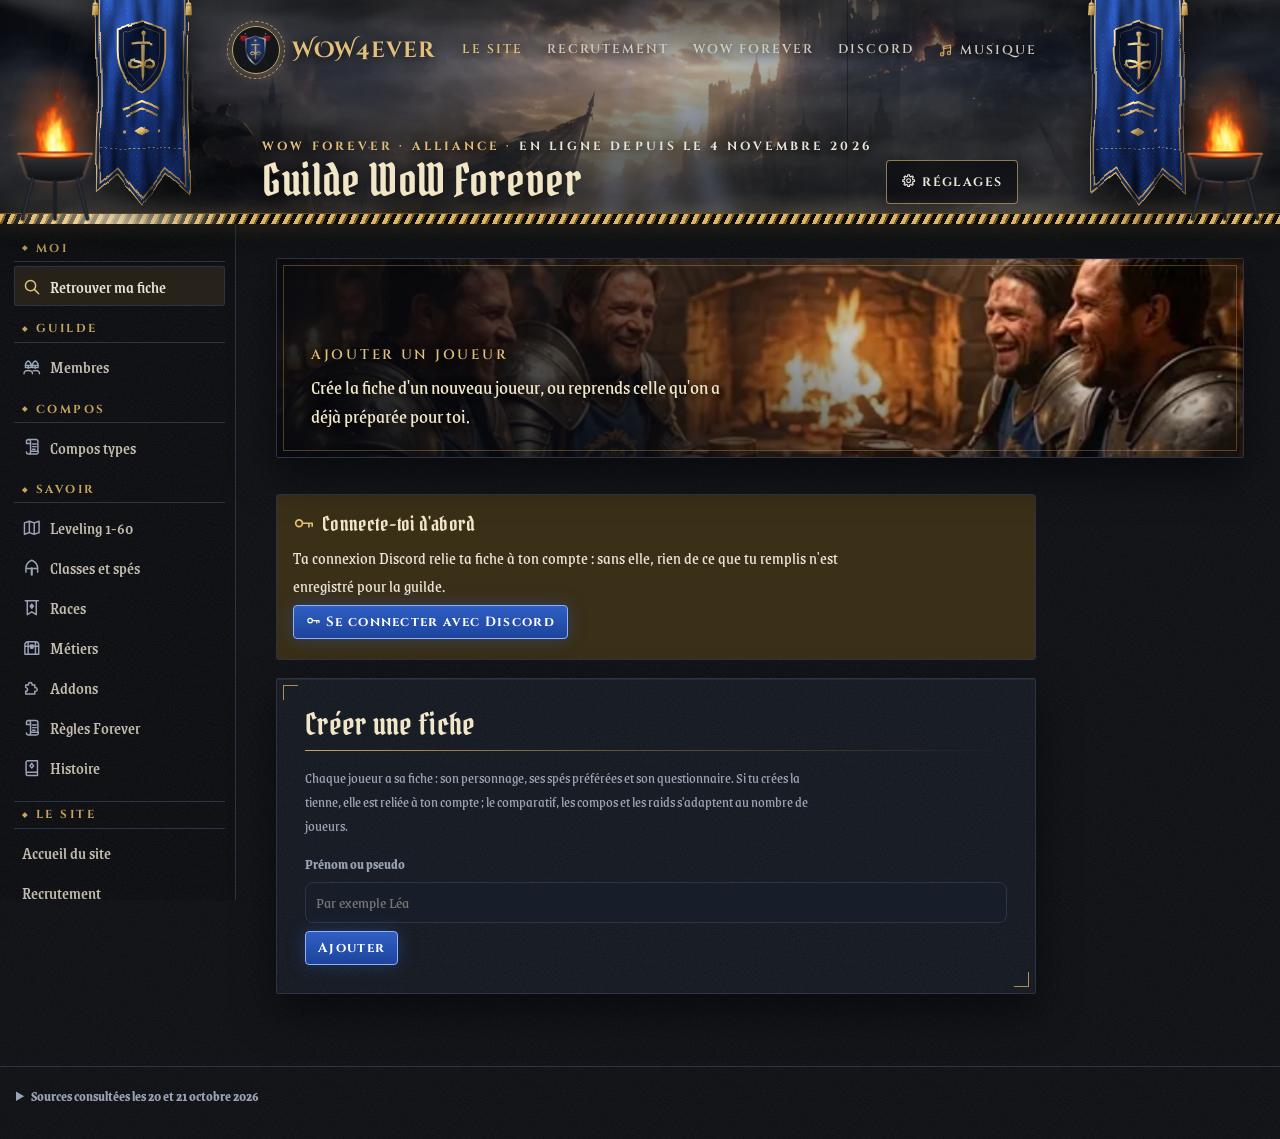
==== outil/index.html @ 857477a5 "Connexion Discord rétablie pour les joueurs, vote nom et blason jusqu'au 10 novembre Annule « plus d" ====
<!doctype html>
<html lang="fr">
<head>
<meta charset="utf-8">
<meta name="robots" content="noindex,follow">
<link rel="canonical" href="https://wow4ever.github.io/outil/">
<meta name="viewport" content="width=device-width,initial-scale=1,viewport-fit=cover">
<meta name="description" content="Outil de la guilde WoW Forever : fiches, questionnaire et compos.">
<link rel="icon" href="data:image/svg+xml,%3Csvg xmlns='http://www.w3.org/2000/svg' viewBox='0 0 64 64'%3E%3Cpath d='M32 4 8 12v18c0 15 10 26 24 30 14-4 24-15 24-30V12z' fill='%23142a5c' stroke='%23d4a93a' stroke-width='4'/%3E%3Cpath d='M32 18v28M22 28h20' stroke='%23d4a93a' stroke-width='5' stroke-linecap='round'/%3E%3C/svg%3E">
<title>Guilde WoW Forever</title>
<meta name="claude:viewport-fit-sides" content="cover">
<link rel="preconnect" href="https://fonts.googleapis.com">
<link rel="preconnect" href="https://fonts.gstatic.com" crossorigin>
<link href="https://fonts.googleapis.com/css2?family=Cinzel:wght@500;600;700&amp;family=Cinzel+Decorative:wght@700&amp;family=Grenze:ital,wght@0,400;0,500;0,600;0,700;1,400&amp;family=Pirata+One&amp;display=swap" rel="stylesheet">
<style>
/* Mise en page : bandeau Alliance (bleu nuit et or), menu latéral groupé (Moi, Guilde, Compos, Savoir), roue de réglages ; une vue par joueur (questions | graphiques de profil collants), un comparatif, une vue compo en cadres d'unité façon interface WoW, puis les fiches de référence */
:root{
  --bg:#eef1f6; --surface:#ffffff; --surface-2:#f4f6fa; --ink:#18213a; --muted:#566079; --line:#d4dae6;
  --accent:#1d48a3; --accent-ink:#ffffff; --accent-soft:#e3eafa;
  --gold:#8f660f; --gold-soft:#f4e8c8;
  --banner:#14244d; --banner-ink:#f4ecd8; --banner-muted:#c8c0a8; --banner-gold:#e2b552;
  --tank:#2f64c9; --heal:#1f7a43; --dps:#b2362c; --warn:#9a5800;
  --p1:#b07d12; --p2:#2f64c9; --p3:#12857a; --p4:#a3367a; --p5:#5a6b1c; --p6:#c2541b; --p7:#5b4bc4; --p8:#2a7f9e;
  --c-war:#C69B6D; --c-pal:#F48CBA; --c-hun:#AAD372; --c-rog:#EBD84A; --c-pri:#B8BDCB; --c-sha:#0070DD; --c-mag:#3FC7EB; --c-loc:#8788EE; --c-dru:#FF7C0A;
  --f-display:"Marcellus","Palatino Linotype",Palatino,Georgia,serif;
  --f-body:"Alegreya Sans","Segoe UI",system-ui,-apple-system,sans-serif;
  --agree:#2b8a64; --disagree:#8a58c4;
  --r:10px;
}
@media (prefers-color-scheme: dark){
  :root:not([data-theme="light"]){
    --bg:#0d1220; --surface:#151c2e; --surface-2:#1b2439; --ink:#e7ebf4; --muted:#9ba5bb; --line:#2a344d;
    --accent:#86a8ff; --accent-ink:#0d1220; --accent-soft:#1e2a4a;
    --gold:#e3b75a; --gold-soft:#3a2f17;
    --banner:#0a1430; --banner-ink:#f1e6c8; --banner-muted:#b9b096; --banner-gold:#e3b75a;
    --tank:#86a8ff; --heal:#62cf8c; --dps:#ff7f72; --warn:#f0a43c;
    --p1:#e3b75a; --p2:#86a8ff; --p3:#4fd1c0; --p4:#f08cc8; --p5:#b5d86a; --p6:#ff9a5c; --p7:#a99cff; --p8:#6fd0f0;
    --agree:#55cf9c; --disagree:#b394f2;
    --c-rog:#FFF468; --c-pri:#FFFFFF;
    color-scheme:dark;
  }
}
:root[data-theme="dark"]{
  --bg:#0d1220; --surface:#151c2e; --surface-2:#1b2439; --ink:#e7ebf4; --muted:#9ba5bb; --line:#2a344d;
  --accent:#86a8ff; --accent-ink:#0d1220; --accent-soft:#1e2a4a;
  --gold:#e3b75a; --gold-soft:#3a2f17;
  --banner:#0a1430; --banner-ink:#f1e6c8; --banner-muted:#b9b096; --banner-gold:#e3b75a;
  --tank:#86a8ff; --heal:#62cf8c; --dps:#ff7f72; --warn:#f0a43c;
  --p1:#e3b75a; --p2:#86a8ff; --p3:#4fd1c0; --p4:#f08cc8; --p5:#b5d86a; --p6:#ff9a5c; --p7:#a99cff; --p8:#6fd0f0;
  --agree:#55cf9c; --disagree:#b394f2;
  --c-rog:#FFF468; --c-pri:#FFFFFF;
  color-scheme:dark;
}
*{box-sizing:border-box}
body{background:var(--bg);color:var(--ink);font-family:var(--f-body);font-size:16px;line-height:1.5}
a{color:var(--accent)}
h1,h2,h3,h4{font-family:var(--f-display);font-weight:400;text-wrap:balance;margin:0}
.wrap{max-width:1680px;margin:0 auto;padding-left:max(16px,env(safe-area-inset-left,0px));padding-right:max(16px,env(safe-area-inset-right,0px))}
.banner{background:var(--banner);color:var(--banner-ink);border-bottom:3px solid var(--banner-gold)}
.banner .wrap{padding-block:26px 0}
.eyebrow{font-size:.78rem;letter-spacing:.12em;text-transform:uppercase;color:var(--banner-gold);font-weight:700}
.banner h1{font-size:clamp(2rem,5vw,3rem);letter-spacing:.02em;margin-top:6px}
.lead{max-width:70ch;color:var(--banner-muted);margin:8px 0 0}
.lead strong{color:var(--banner-ink)}
.steps{display:flex;flex-wrap:wrap;gap:8px;margin-top:14px}
.step{appearance:none;display:flex;align-items:center;gap:8px;background:transparent;border:1px solid rgba(226,181,82,.45);color:var(--banner-ink);font:600 .9rem var(--f-body);padding:6px 12px 6px 6px;border-radius:999px;cursor:pointer}
.step b{display:inline-grid;place-items:center;width:22px;height:22px;border-radius:50%;background:var(--banner-gold);color:var(--banner);font-family:var(--f-display);font-size:.85rem}
.step:hover{border-color:var(--banner-gold)}
.tabs{display:flex;gap:2px;overflow-x:auto;margin-top:18px;scrollbar-width:none}
.tabs::-webkit-scrollbar{display:none}
.tab{appearance:none;border:0;background:transparent;color:var(--banner-muted);font:600 .92rem var(--f-body);padding:10px 12px;border-radius:8px 8px 0 0;cursor:pointer;white-space:nowrap;display:flex;align-items:center;gap:6px}
.tab:hover{color:var(--banner-ink)}
.tab[aria-selected="true"]{background:var(--bg);color:var(--ink)}
.tab .pdot{width:9px;height:9px}
.tab .cnt{font-weight:400;font-size:.78rem;opacity:.8;font-variant-numeric:tabular-nums}
.tab-sep{width:1px;background:rgba(226,181,82,.35);margin:8px 6px;flex:none}
:focus-visible{outline:2px solid var(--gold);outline-offset:2px}
main .wrap{padding-block:22px 48px}
.muted{color:var(--muted)}
.small{font-size:.88rem}
.section-intro{max-width:74ch;margin:0 0 18px}
.panel{background:var(--surface);border:1px solid var(--line);border-radius:var(--r);padding:18px;min-width:0}
.pdot{display:inline-block;width:10px;height:10px;border-radius:50%;flex:none}
.h2{font-size:1.45rem;margin:0 0 6px}
.spacer{height:22px}
/* vue joueur */
.pv{display:grid;grid-template-columns:minmax(0,1.45fr) minmax(0,1fr);gap:22px;align-items:start}
.pv.noside{grid-template-columns:minmax(0,1fr)}
.pv.noside .pv-side{display:none}
@media (max-width:980px){.pv{grid-template-columns:minmax(0,1fr)}}
.pv-side{position:sticky;top:calc(env(safe-area-inset-top,0px) + 12px);max-height:calc(100vh - 24px);overflow-y:auto;scrollbar-width:thin}
@media (max-width:980px){.pv-side{position:static;max-height:none;overflow:visible}}
.pv-head{display:flex;align-items:center;gap:14px;margin-bottom:6px}
.ring{flex:none}
.ring .rt{font:700 13px var(--f-body);fill:var(--ink)}
.pv-head h2{font-size:1.9rem}
.pv-note{color:var(--muted);margin:0}
.sec{margin-top:22px}
.sec:first-of-type{margin-top:14px}
.sec-h{font-size:.76rem;letter-spacing:.12em;text-transform:uppercase;color:var(--gold);font-weight:800;margin:0 0 10px;padding-bottom:6px;border-bottom:1px solid var(--line)}
.q{margin-top:14px}
.q h3{font-family:var(--f-body);font-weight:700;font-size:1rem;margin-bottom:8px;display:flex;gap:8px;align-items:baseline;flex-wrap:wrap}
.q .qn{font-family:var(--f-display);color:var(--gold);font-size:.95rem;font-variant-numeric:tabular-nums}
.q .hint{font-weight:400;font-size:.82rem;color:var(--muted)}
.opts{display:flex;flex-wrap:wrap;gap:6px}
.opt{appearance:none;border:1px solid var(--line);background:var(--surface-2);color:var(--ink);font:inherit;font-size:.92rem;padding:7px 12px;border-radius:999px;cursor:pointer;text-align:left;max-width:100%}
.opt:hover{border-color:var(--accent)}
.opts:not(.tiles) .opt[aria-pressed="true"]{background:var(--accent);border-color:var(--accent);color:var(--accent-ink)}
.prefill{font-size:.72rem;color:var(--gold);font-weight:800;letter-spacing:.05em;text-transform:uppercase}
.chart-h{font-family:var(--f-display);font-size:1.1rem;margin:16px 0 2px}
.chart-h:first-child{margin-top:0}
.chart-sub{font-size:.82rem;color:var(--muted);margin:0 0 4px}
.radar{width:100%;height:auto;display:block}
.radar .axl{fill:var(--muted);font-size:12.5px;font-family:var(--f-body)}
.radar .ring{fill:none;stroke:var(--line)}
.two{display:grid;grid-template-columns:repeat(2,minmax(0,1fr));gap:14px}
@media (max-width:520px){.two{grid-template-columns:minmax(0,1fr)}}
.hb{display:flex;flex-direction:column;gap:6px;margin-top:6px}
.hbr{display:grid;grid-template-columns:minmax(0,7.5rem) minmax(0,1fr) 2.2rem;gap:8px;align-items:center;font-size:.86rem}
.hbl{white-space:nowrap;overflow:hidden;text-overflow:ellipsis;display:flex;align-items:center;gap:6px}
.hbt{height:10px;background:var(--surface-2);border:1px solid var(--line);border-radius:6px;overflow:hidden}
.hbt i{display:block;height:100%;border-radius:5px}
.hbv{text-align:right;font-variant-numeric:tabular-nums;color:var(--muted)}
.summary{margin-top:14px;padding:10px 12px;background:var(--gold-soft);border-radius:8px;font-size:.92rem}
.share{display:flex;flex-wrap:wrap;gap:8px;align-items:center;justify-content:space-between;margin-top:22px;padding-top:14px;border-top:1px solid var(--line);font-size:.88rem}
.sync .dot{display:inline-block;width:8px;height:8px;border-radius:50%;background:var(--muted);margin-right:6px;vertical-align:middle}
.sync .dot.on{background:var(--heal)}
.sync .dot.ro{background:var(--warn)}
.btn{appearance:none;border:1px solid var(--line);background:var(--surface-2);color:var(--ink);font:600 .88rem var(--f-body);padding:7px 12px;border-radius:8px;cursor:pointer}
.btn:hover{border-color:var(--accent)}
.btn.primary{background:var(--accent);color:var(--accent-ink);border-color:var(--accent)}
.row{display:flex;gap:8px;flex-wrap:wrap;align-items:center}
.codebox{margin-top:12px;display:flex;flex-direction:column;gap:8px}
.codebox textarea,.codebox input{width:100%;font:.85rem ui-monospace,SFMono-Regular,Menlo,Consolas,monospace;background:var(--surface-2);color:var(--ink);border:1px solid var(--line);border-radius:8px;padding:8px}
/* compléments v6 */
.pv-top{display:flex;justify-content:space-between;align-items:center;gap:10px;flex-wrap:wrap}
.btn.sm{padding:4px 10px;font-size:.8rem}
.side-h{display:flex;justify-content:space-between;align-items:center;gap:8px;margin-bottom:6px}
.sec-nav{display:flex;flex-wrap:wrap;gap:6px;margin-top:12px}
.sec-nav a{font-size:.78rem;text-decoration:none;border:1px solid var(--line);border-radius:999px;padding:3px 10px;color:var(--muted);background:var(--surface-2)}
.sec-nav a:hover{color:var(--ink);border-color:var(--accent)}
.sec{scroll-margin-top:16px}
.gq{display:grid;grid-template-columns:auto minmax(0,1fr) auto;grid-template-areas:". t ." "l box r" ". b .";gap:6px 10px;align-items:center;max-width:620px;margin:0 auto}
.gq-lab{font-size:.8rem;font-weight:700;color:var(--muted);line-height:1.2}
.gq-lab.t{grid-area:t;text-align:center}.gq-lab.b{grid-area:b;text-align:center}
.gq-lab.l{grid-area:l;text-align:right;max-width:8rem}.gq-lab.r{grid-area:r;max-width:8rem}
.gq-box{grid-area:box;position:relative;aspect-ratio:16/10;border:1px solid var(--line);border-radius:12px;cursor:crosshair;touch-action:none;
  background:linear-gradient(135deg,color-mix(in srgb,var(--gold) 10%,var(--surface-2)),var(--surface-2) 50%,color-mix(in srgb,var(--accent) 12%,var(--surface-2)))}
.gq-box:focus-visible{outline:2px solid var(--gold);outline-offset:3px}
.gq-h,.gq-v{position:absolute;background:var(--line)}
.gq-h{left:0;right:0;top:50%;height:1px}.gq-v{top:0;bottom:0;left:50%;width:1px}
.gq-hint{position:absolute;inset:auto 0 8px 0;text-align:center;font-size:.78rem;color:var(--muted);pointer-events:none}
.gq-box.set .gq-hint{display:none}
.gq-dot{position:absolute;width:22px;height:22px;border-radius:50%;background:var(--gold);border:3px solid var(--surface);box-shadow:0 0 0 2px var(--gold),0 2px 6px rgba(0,0,0,.3);transform:translate(-50%,-50%);pointer-events:none}
@media (max-width:560px){.gq{grid-template-columns:minmax(0,1fr);grid-template-areas:"t" "box" "b" "l" "r"}.gq-lab.l,.gq-lab.r{text-align:center;max-width:none}.gq-lab.l::before{content:"← "}.gq-lab.r::after{content:" →"}}
.pts{display:flex;flex-direction:column;gap:6px;max-width:640px}
.pts-left{font-size:.85rem;color:var(--muted)}
.pts-left b{color:var(--gold);font-size:1rem}
.pts-row{display:grid;grid-template-columns:minmax(0,12rem) auto minmax(0,1fr) auto 1.6rem;gap:8px;align-items:center}
.pts-l{font-size:.9rem}
.pbtn{appearance:none;width:30px;height:30px;border-radius:50%;border:1px solid var(--line);background:var(--surface-2);color:var(--ink);font:700 1rem var(--f-body);cursor:pointer;line-height:1}
.pbtn:hover{border-color:var(--accent)}
.pips{display:flex;gap:3px}
.pips i{flex:1;height:12px;border-radius:3px;background:var(--surface-2);border:1px solid var(--line);max-width:22px}
.pips i.on{background:var(--gold);border-color:var(--gold)}
.pts-n{font-variant-numeric:tabular-nums;font-weight:800;text-align:right}
@media (max-width:560px){.pts-row{grid-template-columns:minmax(0,1fr) auto auto 1.4rem}.pts-row .pips{display:none}}
.rankq .opt.rk{grid-template-columns:auto minmax(0,1fr)}
.rkn{width:26px;height:26px;border-radius:50%;border:2px dashed var(--line);display:grid;place-items:center;font:800 .9rem var(--f-display);color:var(--surface)}
.opt.rk.ranked{border-color:var(--gold);background:var(--gold-soft)}
.opt.rk.ranked .rkn{background:var(--gold);border:2px solid var(--gold)}
.opts.tiles.cards{grid-template-columns:repeat(auto-fill,minmax(min(100%,250px),1fr))}
.opts.tiles .opt.card-o{grid-template-columns:auto minmax(0,1fr) auto;min-height:62px}
.opts.tiles .opt.card-o .ot{flex-direction:column;align-items:flex-start;gap:1px;text-align:left}
.card-o .ot small{color:var(--muted);font-size:.78rem}
.card-o .lvl{grid-row:1;grid-column:3}
.card-o .lvt{grid-column:2}
.mono{grid-row:1 / span 2;width:40px;height:40px;border-radius:12px;display:grid;place-items:center;font:700 1rem var(--f-display);color:var(--surface);letter-spacing:.02em}
.type{margin-top:6px}
.type-h{display:flex;gap:14px;align-items:center;padding:10px 12px;border:1px solid var(--line);border-radius:10px;background:var(--surface-2)}
.type .code{font:400 1.7rem var(--f-display);letter-spacing:.08em;white-space:nowrap}
.type.sm .type-h{border:0;background:transparent;padding:4px 0}
.type.sm .code{font-size:1.4rem}
.trait{margin-top:10px}
.tr-top{display:grid;grid-template-columns:1fr auto 1fr;gap:6px;font-size:.8rem;color:var(--muted)}
.tr-top span:last-child{text-align:right}
.tr-top .on{color:var(--ink);font-weight:800}
.tr-top .tv{font-weight:800;color:var(--ink);font-size:.78rem}
.trait.off .tr-top .tv{color:var(--muted)}
.tr-bar{position:relative;height:10px;border-radius:6px;background:var(--surface-2);border:1px solid var(--line);margin-top:4px}
.tr-bar::after{content:"";position:absolute;left:50%;top:-3px;bottom:-3px;width:1px;background:var(--muted);opacity:.5}
.tr-bar i{position:absolute;top:0;bottom:0;border-radius:5px;opacity:.75}
.tr-bar b{position:absolute;top:50%;width:14px;height:14px;border-radius:50%;background:var(--surface);border:3px solid;transform:translate(-50%,-50%)}
.tcards{display:grid;grid-template-columns:repeat(3,minmax(0,1fr));gap:14px}
@media (max-width:900px){.tcards{grid-template-columns:minmax(0,1fr)}}
.tcard{border:1px solid var(--line);border-top:4px solid;border-radius:10px;padding:10px 12px;background:var(--surface)}
.tcard-n{display:flex;align-items:center;gap:6px}
.db{display:flex;flex-direction:column;gap:10px;margin-top:8px}
.dbr{display:grid;grid-template-columns:minmax(0,8rem) minmax(0,1fr) 4.5rem;gap:10px;align-items:center;font-size:.86rem}
.dbr.bip{grid-template-columns:minmax(0,6.5rem) minmax(0,1fr) minmax(0,6.5rem)}
.dbl.r{text-align:left}
.dbr.bip .dbl:first-child{text-align:right}
.dbt{position:relative;height:12px;border-radius:6px;background:var(--surface-2);border:1px solid var(--line)}
.dbr.bip .dbt::after{content:"";position:absolute;left:50%;top:-3px;bottom:-3px;width:1px;background:var(--muted);opacity:.5}
.dbt i{position:absolute;top:3px;bottom:3px;background:var(--line);border-radius:3px}
.dbt b{position:absolute;top:50%;width:14px;height:14px;border-radius:50%;border:2px solid var(--surface);transform:translate(-50%,-50%)}
.dbv{font-size:.76rem;color:var(--muted);text-align:right}
.mgs{display:grid;grid-template-columns:repeat(auto-fill,minmax(min(100%,260px),1fr));gap:16px;margin-top:8px}
.mg-t{font-weight:700;font-size:.88rem;margin-bottom:4px}
.mg-box{position:relative;aspect-ratio:16/10;border:1px solid var(--line);border-radius:10px;background:var(--surface-2);margin:2px 0}
.mg-y{font-size:.72rem;color:var(--muted);text-align:center}
.mg-x{display:flex;justify-content:space-between;gap:8px;font-size:.72rem;color:var(--muted);margin-top:2px}
.mg-x span:last-child{text-align:right}
.mg-box::before,.mg-box::after{content:"";position:absolute;background:var(--line)}
.mg-box::before{left:0;right:0;top:50%;height:1px}.mg-box::after{top:0;bottom:0;left:50%;width:1px}
.mg-box b{position:absolute;width:16px;height:16px;border-radius:50%;border:2px solid var(--surface);transform:translate(-50%,-50%);z-index:1}

.cl{display:grid;grid-template-columns:minmax(0,15rem) minmax(0,1fr) 3.4rem;gap:4px 10px;align-items:center;margin-top:10px;font-size:.88rem}
.cl-n{display:flex;align-items:center;gap:5px;flex-wrap:wrap}
.cl-v{font-weight:800;text-align:right;font-variant-numeric:tabular-nums}
.cl-c{grid-column:2 / -1}
.heat td.top3{box-shadow:inset 0 0 0 2px var(--gold)}
.compo-tog{appearance:none;border:0;background:transparent;color:inherit;font:inherit;width:100%;display:grid;grid-template-columns:minmax(0,1fr) auto auto;gap:12px;align-items:center;cursor:pointer;padding:0;text-align:left}
.compo-tog .chev{font-size:1.1rem;color:var(--gold)}
.compo-tog:hover .rank{color:var(--accent)}
.lineup2{display:flex;flex-wrap:wrap;gap:6px 18px;margin-top:10px;font-size:.92rem}
.lu{display:inline-flex;align-items:center;gap:6px}
.ql2{margin:8px 0 0;font-size:.9rem}
.compo-det{margin-top:12px;border-top:1px solid var(--line);padding-top:10px}
.det-h{font-family:var(--f-body);font-weight:800;font-size:.8rem;letter-spacing:.06em;text-transform:uppercase;color:var(--gold);margin:18px 0 6px}
.spk-svg{width:100%;max-width:1240px;height:auto;display:block;margin:0 auto}
.spk-t{fill:var(--muted);font-size:11px;font-family:var(--f-body)}
.spk-grid{display:grid;grid-template-columns:repeat(3,minmax(0,1fr));gap:12px;margin-top:10px}
@media (max-width:900px){.spk-grid{grid-template-columns:minmax(0,1fr)}}
.spk-p{font-size:.86rem}
.spk-p b{display:inline-flex;align-items:center;gap:6px}
.spk-p ul{margin:4px 0 0;padding-left:18px}
.pro-l{color:var(--heal)}.con-l{color:var(--warn)}
.syn{margin:0;padding-left:18px;font-size:.9rem}
.syn li{margin:4px 0}
.bt{appearance:none;border:0;background:transparent;color:inherit;font:inherit;cursor:pointer;padding:0;text-align:left;display:inline-flex;align-items:center}
.bt::before{content:"▸";color:var(--gold);margin-right:6px}
.bt[aria-expanded="true"]::before{content:"▾"}
.bt:hover{color:var(--accent)}
table.crit tr.det td{background:var(--surface-2);text-align:left;white-space:normal}
.cd{display:grid;grid-template-columns:repeat(2,minmax(0,1fr));gap:20px;padding:6px 4px;width:calc(min(1680px,100vw) - 120px);position:sticky;left:12px}
@media (max-width:860px){.cd{grid-template-columns:minmax(0,1fr)}}
.cd h4{font-family:var(--f-body);font-weight:800;font-size:.78rem;letter-spacing:.06em;text-transform:uppercase;color:var(--gold);margin:10px 0 4px}
.cd p{margin:4px 0;font-size:.88rem}
.cd ul{margin:4px 0;padding-left:18px;font-size:.88rem}
.cx{margin-top:8px}
.cx-h{display:flex;justify-content:space-between;gap:8px;font-size:.88rem}
.lk2{white-space:normal}
table.crit td.lk2{white-space:normal;min-width:15rem;max-width:22rem}
.lk2 a{display:inline-block;margin:2px 10px 2px 0;font-size:.8rem}
.stars{color:var(--gold);letter-spacing:1px}
.stars.s1{opacity:.55}
.nw{display:block;font-size:.65rem;letter-spacing:.04em;text-transform:uppercase}
.rc-h{font-family:var(--f-body);font-weight:800;font-size:.76rem;letter-spacing:.06em;text-transform:uppercase;color:var(--gold);margin:12px 0 4px}
.rc-l{list-style:none;padding:0;margin:0}
.rc-l li{display:flex;gap:6px;align-items:baseline;flex-wrap:wrap;margin:4px 0;font-size:.88rem}
[hidden]{display:none!important}
/* v7 : barre collante, sections repliables, nouveaux formats de réponse, graphiques */
.sr-only{position:absolute;width:1px;height:1px;padding:0;margin:-1px;overflow:hidden;clip:rect(0,0,0,0);white-space:nowrap;border:0}
.tab.add{color:var(--banner-gold)}
.pv-bar{position:sticky;top:env(safe-area-inset-top,0px);z-index:30;display:flex;flex-wrap:wrap;gap:8px 12px;align-items:center;padding:8px 12px;margin:0 0 14px;background:color-mix(in srgb,var(--bg) 90%,transparent);-webkit-backdrop-filter:blur(8px);backdrop-filter:blur(8px);border:1px solid var(--line);border-radius:12px;box-shadow:0 4px 14px rgba(0,0,0,.06)}
.pb-who{display:flex;align-items:center;gap:8px;font-weight:800;min-width:0}
.pb-who .ring{width:34px;height:34px}
.pb-who small{font-weight:400;color:var(--muted);font-variant-numeric:tabular-nums}
.pb-sp{flex:1 1 auto}
.seg{display:inline-flex;border:1px solid var(--line);border-radius:999px;padding:2px;background:var(--surface);max-width:100%}
.seg button{appearance:none;border:0;background:transparent;color:var(--muted);font:700 .82rem var(--f-body);padding:5px 12px;border-radius:999px;cursor:pointer;white-space:nowrap}
.seg button[aria-pressed="true"]{background:var(--accent);color:var(--accent-ink)}
.bar-secs{display:flex;gap:6px;overflow-x:auto;scrollbar-width:thin;flex:1 1 100%;padding-bottom:2px}
.bsec{appearance:none;flex:none;border:1px solid var(--line);background:var(--surface);color:var(--muted);font:600 .76rem var(--f-body);padding:3px 9px 4px;border-radius:999px;cursor:pointer;white-space:nowrap;position:relative;overflow:hidden}
.bsec i{position:absolute;left:0;bottom:0;height:2px;background:var(--gold)}
.bsec:hover{color:var(--ink);border-color:var(--accent)}
.bsec.done{color:var(--heal);border-color:var(--heal)}
@media (max-width:640px){.pv-bar{gap:6px 8px;padding:6px 8px}.seg button{padding:5px 9px;font-size:.78rem}.pb-who .pbn{max-width:7rem;overflow:hidden;text-overflow:ellipsis;white-space:nowrap}}
.pv.m-q,.pv.m-g{grid-template-columns:minmax(0,1fr)}
.pv.m-q .pv-side{display:none}
.pv.m-g .pv-main{display:none}
.pv.m-g .pv-side{position:static;max-height:none;overflow:visible}
.pv.m-g .pv-side>.panel{background:transparent;border:0;padding:0}
.pv.m-b .pv-side{top:calc(env(safe-area-inset-top,0px) + 112px);max-height:calc(100vh - 124px)}
.side-grid{display:block}
.pv.m-g .side-grid{display:grid;grid-template-columns:repeat(auto-fill,minmax(min(100%,400px),1fr));gap:16px;align-items:start}
.gcard{padding:0 0 14px;margin:0 0 14px;border-bottom:1px solid var(--line);min-width:0}
.gcard:last-child{border-bottom:0;margin-bottom:0}
.gcard .hbr{grid-template-columns:minmax(0,10.5rem) minmax(0,1fr) 2.2rem}
.pv.m-g .gcard{background:var(--surface);border:1px solid var(--line);border-radius:var(--r);padding:16px;margin:0}
.pv.m-g .gcard.wide{grid-column:1 / -1}
.pv-headp{margin-bottom:12px}
.pedit{display:grid;gap:6px;margin-top:10px}
.pedit label,.addp label{font-size:.8rem;color:var(--muted);font-weight:700}
.pedit textarea,.pedit input,.addp input,.addp textarea,.gctx-p textarea{width:100%;font:inherit;font-size:.92rem;background:var(--surface-2);color:var(--ink);border:1px solid var(--line);border-radius:8px;padding:8px 10px;resize:vertical}
.addp{display:grid;gap:8px;margin-top:12px}
.pv-tools{display:flex;flex-wrap:wrap;gap:6px;margin-top:8px}
/* sections repliables */
.acc{border:1px solid var(--line);border-radius:12px;margin-top:12px;background:var(--surface);scroll-margin-top:120px}
.acc-h{appearance:none;width:100%;display:grid;grid-template-columns:auto minmax(0,1fr) auto;gap:4px 12px;align-items:center;padding:12px 14px;background:transparent;border:0;cursor:pointer;color:inherit;font:inherit;text-align:left;border-radius:12px}
.acc-h:hover .acc-t{color:var(--accent)}
.acc-i{grid-row:1 / span 3;width:34px;height:34px;border-radius:50%;display:grid;place-items:center;font:400 1rem var(--f-display);background:var(--surface-2);border:2px solid var(--line);color:var(--gold);align-self:start}
.acc.done .acc-i{border-color:var(--heal);color:var(--heal)}
.acc-t{font-family:var(--f-display);font-size:1.15rem;line-height:1.25}
.acc-n{font-variant-numeric:tabular-nums;font-weight:800;font-size:.85rem;color:var(--muted);white-space:nowrap;display:flex;align-items:center;gap:8px}
.acc-n .chev{color:var(--gold);font-size:1rem}
.acc.done .acc-n{color:var(--heal)}
.acc-p{grid-column:2 / -1;height:6px;border-radius:3px;background:var(--surface-2);border:1px solid var(--line);overflow:hidden}
.acc-p i{display:block;height:100%;background:var(--gold)}
.acc.done .acc-p i{background:var(--heal)}
.acc-s{grid-column:2 / -1;font-size:.86rem;color:var(--muted);line-height:1.35}
.acc-s b{color:var(--ink)}
.acc-b{padding:0 14px 16px;border-top:1px solid var(--line)}
.acc-b>.small{margin:10px 0 0}
.acc-foot{display:flex;justify-content:flex-end;margin-top:16px}
.qhelp{display:flex;gap:6px;align-items:baseline;margin:-2px 0 8px;font-size:.84rem;color:var(--muted);max-width:80ch}
.qhelp::before{content:"i";flex:none;display:inline-grid;place-items:center;width:16px;height:16px;border-radius:50%;border:1px solid var(--accent);color:var(--accent);font:800 .68rem var(--f-body);transform:translateY(2px)}
/* l'un ou l'autre */
.vs{display:grid;grid-template-columns:minmax(0,1fr) auto minmax(0,1fr);gap:10px;align-items:stretch}
.vs-c{appearance:none;border:2px solid var(--line);border-radius:14px;background:var(--surface-2);color:var(--ink);font:inherit;font-size:.95rem;padding:14px 16px;cursor:pointer;text-align:left;min-height:72px;display:flex;align-items:center;gap:12px;line-height:1.3}
.vs-c .vk{flex:none;font:400 1.5rem var(--f-display);color:var(--gold);width:1.4rem;text-align:center}
.vs-c.r .vk{color:var(--accent)}
.vs-c:hover{border-color:var(--gold)}
.vs-c.r:hover{border-color:var(--accent)}
.vs-c[aria-pressed="true"]{border-color:var(--gold);background:var(--gold-soft);box-shadow:0 0 0 1px var(--gold) inset}
.vs-c.r[aria-pressed="true"]{border-color:var(--accent);background:var(--accent-soft);box-shadow:0 0 0 1px var(--accent) inset}
.vs-or{align-self:center;font-size:.72rem;color:var(--muted);text-transform:uppercase;letter-spacing:.08em}
.vs-mid{display:flex;justify-content:center;gap:8px;margin-top:8px}
.vs-mid .opt[aria-pressed="true"]{background:var(--accent);border-color:var(--accent);color:var(--accent-ink)}
@media (max-width:560px){.vs{grid-template-columns:minmax(0,1fr)}.vs-or{justify-self:center}}
/* série d'affirmations, carte par carte */
.deck{max-width:600px;margin:0 auto}
.deck-top{display:flex;justify-content:space-between;gap:8px;font-size:.82rem;color:var(--muted);font-variant-numeric:tabular-nums}
.deck-stage{position:relative;margin:10px 0 12px;touch-action:pan-y}
.deck-stage::before,.deck-stage::after{content:"";position:absolute;left:14px;right:14px;top:8px;bottom:-8px;border-radius:16px;background:var(--surface-2);border:1px solid var(--line);z-index:0}
.deck-stage::after{left:28px;right:28px;top:16px;bottom:-16px;opacity:.6;z-index:-1}
.deck-card{position:relative;z-index:1;border:1px solid var(--line);border-radius:16px;background:var(--surface);box-shadow:0 6px 18px rgba(0,0,0,.12);padding:26px 22px;min-height:150px;display:flex;align-items:center;justify-content:center;text-align:center;font-size:1.08rem;line-height:1.4;cursor:grab;user-select:none;-webkit-user-select:none;touch-action:pan-y}
.deck-card.drag{cursor:grabbing;transition:none}
.deck-card.set{border-color:var(--gold)}
.deck-tag{position:absolute;top:10px;font:800 .78rem var(--f-body);letter-spacing:.06em;text-transform:uppercase;padding:3px 9px;border-radius:999px;border:2px solid;opacity:0;pointer-events:none}
.deck-tag.l{left:12px;color:var(--disagree);transform:rotate(-8deg)}
.deck-tag.r{right:12px;color:var(--agree);transform:rotate(8deg)}
.deck-cur{position:absolute;bottom:10px;left:0;right:0;font-size:.74rem;font-weight:800;letter-spacing:.05em;text-transform:uppercase;color:var(--gold)}
.deck-btns{display:grid;grid-template-columns:repeat(4,minmax(0,1fr));gap:6px}
.dk{appearance:none;border:2px solid var(--c);background:transparent;color:var(--ink);font:700 .84rem var(--f-body);padding:8px 6px;border-radius:10px;cursor:pointer;line-height:1.2}
.dk.d0,.dk.d1{--c:var(--disagree)}.dk.d2,.dk.d3{--c:var(--agree)}
.dk:hover{background:color-mix(in srgb,var(--c) 14%,transparent)}
.dk[aria-pressed="true"]{background:var(--c);color:var(--surface)}
.deck-nav{display:flex;align-items:center;justify-content:space-between;gap:8px;margin-top:10px}
.dk-dots{display:flex;flex-wrap:wrap;gap:5px;justify-content:center}
.dk-dots button{appearance:none;width:12px;height:12px;border-radius:50%;border:0;background:var(--line);padding:0;cursor:pointer}
.dk-dots button.set{background:var(--gold)}
.dk-dots button.cur{box-shadow:0 0 0 2px var(--surface),0 0 0 4px var(--accent)}
.deck-done{display:flex;flex-direction:column;align-items:center;gap:4px;text-align:center}
@media (max-width:520px){.deck-btns{grid-template-columns:repeat(2,minmax(0,1fr))}}
/* tier list */
.tierq{display:flex;flex-direction:column;gap:6px}
.trow{display:grid;grid-template-columns:3.6rem minmax(0,1fr);gap:8px;min-height:46px}
.q.qt-likert h3,.q.qt-pair h3{font-size:1.02rem}
.pv-headp .pv-hint{margin:10px 0 0}
section.view .pv-headp:has(+ .pv.m-g) .pv-hint{display:none}
.tlab{display:grid;place-items:center;border-radius:8px;font:400 1.35rem var(--f-display);color:#1b1b1b;line-height:1}
.tlab small{display:block;font:700 .58rem var(--f-body);letter-spacing:.04em;text-transform:uppercase;opacity:.75}
.tlab.t0{background:#ff8a80}.tlab.t1{background:#ffbf7a}.tlab.t2{background:#ffe17a}.tlab.t3{background:#b9e29a}.tlab.t4{background:#9cc9f5}
.tzone{display:flex;flex-wrap:wrap;gap:6px;align-items:center;padding:6px;border-radius:8px;background:var(--surface-2);border:1px dashed var(--line);cursor:pointer;min-height:46px}
.tzone.hot{border-color:var(--accent);border-style:solid;background:var(--accent-soft)}
.tzone .ph{font-size:.78rem;color:var(--muted);padding:0 4px}
.tpool{margin-top:6px;display:flex;flex-wrap:wrap;gap:6px;align-items:center;padding:8px;border-radius:10px;border:1px solid var(--line);background:var(--surface);cursor:pointer;min-height:46px}
.tpool>.pl{font-size:.74rem;font-weight:800;letter-spacing:.06em;text-transform:uppercase;color:var(--gold);margin-right:4px}
.tchip{appearance:none;border:1px solid var(--line);background:var(--surface);color:var(--ink);font:inherit;font-size:.86rem;padding:5px 11px;border-radius:999px;cursor:grab;line-height:1.25;text-align:left;max-width:100%}
.tzone .tchip{background:var(--surface)}
.tchip:hover{border-color:var(--accent)}
.tchip.sel{border-color:var(--accent);box-shadow:0 0 0 2px var(--accent);background:var(--accent-soft)}
.tier-hint{font-size:.8rem;color:var(--muted);margin-top:4px;min-height:1.2em}
/* tuiles sonores */
.sndw{position:relative;display:flex;min-width:0}
.sndw>.opt{flex:1;padding-right:54px}
.play{position:absolute;right:9px;top:50%;transform:translateY(-50%);width:36px;height:36px;border-radius:50%;border:1px solid var(--accent);background:var(--surface);color:var(--accent);cursor:pointer;display:grid;place-items:center;font-size:.85rem;padding:0;z-index:1}
.play:hover{background:var(--accent-soft)}
.play.on{background:var(--accent);color:var(--accent-ink)}
/* biographies au survol */
.has-bio .ot b{text-decoration:underline dotted var(--gold);text-underline-offset:3px}
.ibtn{display:inline-grid;place-items:center;width:18px;height:18px;border-radius:50%;border:1px solid var(--gold);color:var(--gold);font:800 .7rem var(--f-body);margin-left:4px;vertical-align:1px;cursor:help;flex:none}
.bio-tip{position:fixed;z-index:80;max-width:min(340px,calc(100vw - 24px));background:var(--banner);color:var(--banner-ink);border:1px solid var(--banner-gold);border-radius:10px;padding:10px 12px;font-size:.86rem;line-height:1.4;box-shadow:0 8px 24px rgba(0,0,0,.3);pointer-events:none}
.bio-tip b{color:var(--banner-gold);display:block;font-family:var(--f-display);font-weight:400;font-size:1.02rem;margin-bottom:2px}
/* encadré Hardcore */
.hcbox{border:1px solid var(--dps);border-radius:12px;background:color-mix(in srgb,var(--dps) 6%,var(--surface));padding:14px 16px;margin:12px 0 4px}
.hcbox>summary{cursor:pointer;list-style:none;display:flex;align-items:center;gap:8px}
.hcbox>summary::-webkit-details-marker{display:none}
.hcbox>summary::after{content:"▾";color:var(--dps)}
.hcbox[open]>summary::after{content:"▴"}
.hcbox h4{font-family:var(--f-display);font-weight:400;font-size:1.15rem;margin:0 0 4px;color:var(--dps)}
.hc3{display:grid;grid-template-columns:repeat(3,minmax(0,1fr));gap:16px;margin-top:8px}
@media (max-width:900px){.hc3{grid-template-columns:minmax(0,1fr)}}
.hc3 h5{font:800 .76rem var(--f-body);letter-spacing:.06em;text-transform:uppercase;color:var(--gold);margin:0 0 4px}
.hc3 ul{margin:0;padding-left:18px;font-size:.86rem}
.hc3 li{margin:3px 0}
.hcsafe{display:flex;flex-wrap:wrap;gap:6px 14px;margin-top:10px;font-size:.84rem}
.hcsafe span{display:inline-flex;align-items:center;gap:5px}
/* graphiques */
.donut{width:100%;max-width:150px;height:auto;display:block;flex:none}
.dn{display:flex;gap:14px;align-items:center;flex-wrap:wrap}
.dn-leg{list-style:none;margin:0;padding:0;font-size:.84rem;flex:1;min-width:8rem}
.dn-leg li{display:flex;align-items:center;gap:6px;margin:3px 0}
.dn-leg b{margin-left:auto;font-variant-numeric:tabular-nums}
.donut .dv{font:800 15px var(--f-body);fill:var(--ink)}
.donut .dl{font:600 9.5px var(--f-body);fill:var(--muted)}
.donuts{display:grid;grid-template-columns:repeat(auto-fill,minmax(min(100%,190px),1fr));gap:14px}
.donuts .dn{flex-direction:column;align-items:stretch}
.donuts .dn .donut{margin:0 auto;max-width:130px}
.donuts h4{font-family:var(--f-body);font-weight:800;font-size:.86rem;display:flex;align-items:center;gap:6px;margin:0 0 4px;justify-content:center}
.gauges{display:grid;grid-template-columns:repeat(auto-fill,minmax(104px,1fr));gap:8px}
.gauge svg{width:100%;height:auto;display:block}
.gauge .gv{font:800 17px var(--f-body);fill:var(--ink)}
.gauge .gl{text-align:center;font-size:.78rem;color:var(--muted);margin-top:-2px;line-height:1.2}
.cbars{display:flex;align-items:flex-end;gap:5px;height:130px;border-bottom:1px solid var(--line);margin-top:22px}
.cbars .cb{flex:1;position:relative;border-radius:5px 5px 0 0;min-height:2px}
.cbars .cb span{position:absolute;top:-17px;left:50%;transform:translateX(-50%);font-size:.72rem;color:var(--muted);font-variant-numeric:tabular-nums}
.cbl{display:flex;gap:5px;margin-top:4px}
.cbl span{flex:1;text-align:center;font-size:.66rem;color:var(--muted);line-height:1.1;overflow:hidden;text-overflow:ellipsis}
.polar{width:100%;max-width:360px;height:auto;display:block;margin:0 auto}
.polar .axl{fill:var(--muted);font-size:11.5px;font-family:var(--f-body)}
.refm{display:grid;grid-template-columns:minmax(0,1fr) minmax(0,1fr) 2.8rem;gap:6px 10px;align-items:center;font-size:.86rem;margin-top:6px}
.refm .hbt{height:9px}
.refm .rv{font-weight:800;text-align:right;font-variant-numeric:tabular-nums}
.refm.top .rn{font-weight:800}
.anal p{margin:6px 0;font-size:.9rem}
.anal ul{margin:4px 0;padding-left:18px;font-size:.9rem}
.anal li{margin:4px 0}
.heat-leg{display:flex;align-items:center;gap:8px;font-size:.8rem;color:var(--muted);margin:6px 0 0}
.heat-leg i{width:170px;height:10px;border-radius:5px;background:linear-gradient(90deg,var(--surface),var(--accent));border:1px solid var(--line)}
.fh td.cell{font-variant-numeric:tabular-nums;font-weight:700}
.gtab{border-collapse:collapse;width:100%;font-size:.86rem;min-width:420px}
.gtab th,.gtab td{padding:5px 8px;border-bottom:1px solid var(--line);text-align:center}
.gtab td{white-space:nowrap}
.gtab th:first-child,.gtab td:first-child{text-align:left}
.mbar{display:inline-block;width:56px;height:8px;border-radius:4px;background:var(--surface-2);border:1px solid var(--line);overflow:hidden;vertical-align:middle;margin-left:6px}
.mbar i{display:block;height:100%}
.tcards{grid-template-columns:repeat(auto-fill,minmax(min(100%,290px),1fr))}
.frames{grid-template-columns:repeat(auto-fill,minmax(min(100%,250px),1fr))}
.spk-grid{grid-template-columns:repeat(auto-fill,minmax(min(100%,280px),1fr))}
/* contexte du groupe et compositeur */
.gctx{display:grid;grid-template-columns:repeat(auto-fill,minmax(min(100%,300px),1fr));gap:12px;margin-top:10px}
.gctx-p{border:1px solid var(--line);border-top:4px solid;border-radius:10px;padding:10px 12px;background:var(--surface-2)}
.gctx-p b{display:flex;align-items:center;gap:6px;margin-bottom:6px}
.gset{display:grid;grid-template-columns:repeat(auto-fill,minmax(min(100%,280px),1fr));gap:12px 22px;margin-top:14px;padding:12px;border:1px solid var(--line);border-radius:10px}
.gset label{font-size:.86rem;font-weight:700}
.gset .sl-ends{margin-top:0}
.cmpz{display:grid;grid-template-columns:repeat(auto-fill,minmax(min(100%,290px),1fr));gap:12px;margin-top:14px}
.cz{border:1px solid var(--line);border-top:4px solid;border-radius:10px;padding:12px;background:var(--surface-2);min-width:0}
.cz-h{display:flex;align-items:center;gap:6px;font-weight:800}
.cz label{display:block;font-size:.76rem;color:var(--muted);font-weight:700;margin:8px 0 2px}
.cz select{width:100%}
.cz-a{font-size:.82rem;color:var(--muted);margin-top:8px}
.cz-a b{color:var(--ink)}
.cz-cov{display:flex;flex-wrap:wrap;gap:6px;margin-top:12px}
/* histoire */
.lore-intro{max-width:80ch;font-size:1.02rem}
.tl7{list-style:none;margin:10px 0 0;padding:0 0 0 24px;border-left:2px solid var(--gold);position:relative}
.tl7 li{position:relative;margin:0 0 16px}
.tl7 li::before{content:"";position:absolute;left:-32px;top:6px;width:12px;height:12px;border-radius:50%;background:var(--gold);border:3px solid var(--bg)}
.tl7 h4{font-family:var(--f-display);font-size:1.12rem;font-weight:400}
.tl7 p{margin:2px 0 0;max-width:82ch;font-size:.93rem}
.tl7 .yr{font:800 .72rem var(--f-body);letter-spacing:.06em;text-transform:uppercase;color:var(--gold)}
.heroes{display:grid;grid-template-columns:repeat(auto-fill,minmax(min(100%,300px),1fr));gap:10px;margin-top:10px}
.hero{border:1px solid var(--line);border-radius:10px;padding:10px 12px;background:var(--surface)}
.hero b{font-family:var(--f-display);font-weight:400;font-size:1.05rem}
.hero p{margin:4px 0 0;font-size:.88rem}
.soc{margin-top:12px;padding:10px 12px;border-radius:10px;background:var(--surface-2);border:1px solid var(--line)}
.soc h4{font-family:var(--f-body);font-weight:800;font-size:.78rem;letter-spacing:.06em;text-transform:uppercase;color:var(--gold);margin:0 0 4px}
.soc p{margin:4px 0;font-size:.88rem}
.soc ul{margin:4px 0;padding-left:18px;font-size:.88rem}
.lore-cols{display:grid;grid-template-columns:repeat(2,minmax(0,1fr));gap:22px}
@media (max-width:860px){.lore-cols{grid-template-columns:minmax(0,1fr)}}

/* comparatif */
.cmp-grid{display:grid;grid-template-columns:repeat(2,minmax(0,1fr));gap:18px}
@media (max-width:900px){.cmp-grid{grid-template-columns:minmax(0,1fr)}}
.legend{display:flex;flex-wrap:wrap;gap:14px;font-size:.88rem;margin:4px 0 6px}
.legend span{display:inline-flex;align-items:center;gap:6px}
.gbars{display:grid;grid-template-columns:repeat(3,minmax(0,1fr));gap:12px;margin-top:22px}
@media (max-width:520px){.gbars{grid-template-columns:repeat(3,minmax(0,1fr))!important;row-gap:30px}}
.tablewrap>table.team{min-width:640px}
table.team td{vertical-align:top;font-size:.88rem}
table.team td:first-child{color:var(--muted);white-space:nowrap}
.gb h4{font-family:var(--f-body);font-weight:800;font-size:.8rem;letter-spacing:.06em;text-transform:uppercase;margin-bottom:6px}
.gb .cols{display:flex;align-items:flex-end;gap:6px;height:120px;border-bottom:1px solid var(--line);padding:0 4px}
.gb .col{flex:1;border-radius:5px 5px 0 0;min-height:2px;position:relative}
.gb .col span{position:absolute;top:-18px;left:50%;transform:translateX(-50%);font-size:.75rem;color:var(--muted);font-variant-numeric:tabular-nums}
.heat{border-collapse:collapse;width:100%;font-size:.86rem;min-width:420px}
.heat th,.heat td{padding:5px 8px;border-bottom:1px solid var(--line);text-align:center}
.heat th:first-child,.heat td:first-child{text-align:left}
.heat td.cell{font-variant-numeric:tabular-nums;font-weight:700;border-left:2px solid var(--surface)}
.heat thead th{font-size:.8rem;color:var(--muted)}
.heat .bl{display:flex;align-items:center;gap:6px;white-space:nowrap}
.reading{margin:0;padding-left:18px}
.reading li{margin:5px 0}
.reading li.warn{color:var(--warn)}
/* compo */
.res-head{display:flex;justify-content:space-between;gap:12px;align-items:center;flex-wrap:wrap}
.prio{display:flex;gap:8px;align-items:center;flex-wrap:wrap;font-size:.9rem}
select{font:inherit;font-size:.9rem;background:var(--surface-2);color:var(--ink);border:1px solid var(--line);border-radius:8px;padding:6px 8px;max-width:100%}
.prio{max-width:100%}
.prio select{min-width:0;flex:1 1 auto;width:min(100%,34rem)}
.compo{border:1px solid var(--line);border-radius:var(--r);padding:16px;margin-top:14px;background:var(--surface)}
.compo.top{border-color:var(--gold);box-shadow:0 0 0 1px var(--gold) inset}
.compo-h{display:flex;justify-content:space-between;align-items:center;gap:8px;flex-wrap:wrap}
.rank{font-family:var(--f-display);font-size:1.25rem}
.rank small{font-family:var(--f-body);color:var(--gold);font-weight:800;letter-spacing:.06em;text-transform:uppercase;font-size:.72rem;margin-left:8px}
.score{font-variant-numeric:tabular-nums;font-weight:800;font-size:1.35rem}
.score span{font-weight:400;font-size:.8rem;color:var(--muted)}
.frames{display:grid;grid-template-columns:repeat(3,minmax(0,1fr));gap:10px;margin-top:12px}
@media (max-width:760px){.frames{grid-template-columns:minmax(0,1fr)}}
.frame{background:var(--surface-2);border:1px solid var(--line);border-radius:8px;padding:10px 12px;min-width:0}
.fr-top{display:flex;align-items:center;gap:8px;justify-content:space-between}
.fr-top .who{display:flex;align-items:center;gap:6px;font-weight:800}
.fr-cls{display:flex;align-items:center;gap:6px;margin-top:6px;font-weight:700;flex-wrap:wrap}
.fr-cls .race{font-weight:400;color:var(--muted);font-size:.88rem}
.hp{height:12px;border-radius:6px;background:var(--bg);border:1px solid var(--line);overflow:hidden;margin-top:6px}
.hp i{display:block;height:100%}
.meta{display:block;font-size:.8rem;color:var(--muted);font-variant-numeric:tabular-nums;margin-top:4px}
.dots{letter-spacing:1px;color:var(--gold);white-space:nowrap}
.dots .off{color:var(--line)}
.plan{font-size:.84rem;color:var(--muted);margin-top:4px}
.sw{display:inline-block;width:12px;height:12px;border-radius:3px;border:1px solid var(--line);flex:none}
.chip{display:inline-block;font-size:.7rem;font-weight:800;letter-spacing:.05em;text-transform:uppercase;padding:2px 7px;border-radius:999px;border:1px solid currentColor;white-space:nowrap}
.chip.tank{color:var(--tank)}.chip.heal{color:var(--heal)}.chip.dps{color:var(--dps)}
.why{margin:12px 0 0;padding-left:18px;font-size:.9rem}
.why li{margin:2px 0}
.why li.warn{color:var(--warn)}
.bars{display:grid;grid-template-columns:repeat(4,minmax(0,1fr));gap:10px;margin-top:12px}
@media (max-width:520px){.bars{grid-template-columns:repeat(2,minmax(0,1fr))}}
.bars.bars6{grid-template-columns:repeat(6,minmax(0,1fr))}
@media (max-width:760px){.bars.bars6{grid-template-columns:repeat(3,minmax(0,1fr))}}
.bar{font-size:.75rem;color:var(--muted)}
.bar b{display:block;color:var(--ink);font-variant-numeric:tabular-nums;font-size:.95rem}
.bar i{display:block;height:5px;border-radius:3px;background:var(--line);margin-top:3px;position:relative;overflow:hidden}
.bar i::after{content:"";position:absolute;inset:0 auto 0 0;width:var(--w,0%);background:var(--gold)}
.camp{margin-top:12px;padding:10px 12px;background:var(--gold-soft);border-radius:8px;font-size:.88rem}
.camp p{margin:3px 0}
/* référence */
.cards{display:grid;grid-template-columns:repeat(auto-fill,minmax(min(100%,340px),1fr));gap:14px}
.card{background:var(--surface);border:1px solid var(--line);border-radius:var(--r);padding:16px;min-width:0}
.card h3{font-size:1.3rem;display:flex;align-items:center;gap:8px}
.card .sw{width:14px;height:14px}
.kv{display:grid;grid-template-columns:7rem minmax(0,1fr);gap:4px 10px;font-size:.9rem;margin:10px 0}
.kv dt{color:var(--muted)}
.kv dd{margin:0}
.card ul{margin:6px 0 0;padding-left:18px;font-size:.9rem}
.card li{margin:3px 0}
.card p{margin:8px 0 0;font-size:.93rem}
.tier{display:inline-block;font-family:var(--f-display);color:var(--gold);border:1px solid var(--gold);border-radius:6px;padding:0 6px;font-size:.9rem}
.lineup{display:flex;flex-wrap:wrap;gap:6px 14px;margin-top:8px;font-size:.92rem}
.lineup span{display:inline-flex;align-items:center;gap:6px}
.pro{color:var(--heal);font-weight:700}.con{color:var(--warn);font-weight:700}
.tablewrap{overflow-x:auto;border:1px solid var(--line);border-radius:var(--r);background:var(--surface);margin-bottom:18px}
table{border-collapse:collapse;width:100%;font-size:.92rem}
.tablewrap>table{min-width:620px}
th,td{padding:8px 10px;border-bottom:1px solid var(--line);text-align:center}
th:first-child,td:first-child{text-align:left}
thead th{font-weight:700;font-size:.8rem;letter-spacing:.04em;text-transform:uppercase;color:var(--muted)}
tbody tr:last-child td{border-bottom:0}
.tablewrap>table.crit{min-width:1180px}
table.crit td,table.crit th{white-space:nowrap}
.tl{display:flex;align-items:center;gap:6px}
td.left,th.left{text-align:left}
.yes{color:var(--heal);font-weight:800}
.new{color:var(--gold);font-weight:800}
.no{color:var(--line)}
.facts{display:grid;grid-template-columns:repeat(auto-fill,minmax(min(100%,360px),1fr));gap:14px}
.callout{background:var(--gold-soft);border-radius:var(--r);padding:14px 16px;margin:0 0 18px;max-width:82ch}
.callout h3{font-size:1.15rem;margin-bottom:4px}
.callout p{margin:6px 0}
:root{--a-plate:#8f9fb3;--a-mail:#7c8f74;--a-leather:#94643a;--a-cloth:#8a6bb5}
.q .ql{flex:1 1 12rem;min-width:0}
.qd{margin:-4px 0 8px;font-size:.84rem;color:var(--muted)}
.q.likert h3,.q.pair h3{font-size:1.02rem}
/* tuiles à choix multiples sur deux niveaux */
.opts.tiles{display:grid;grid-template-columns:repeat(auto-fill,minmax(min(100%,230px),1fr));gap:8px}
.opts.tiles .opt{display:grid;grid-template-columns:auto minmax(0,1fr);align-items:center;column-gap:10px;border-radius:10px;padding:10px 12px;min-height:50px;line-height:1.3;transition:background-color .15s ease,border-color .15s ease}
.opts.tiles .opt .ot{display:flex;align-items:center;gap:8px}
.lvl{grid-row:1 / span 2;width:22px;height:22px;border-radius:50%;border:2px solid var(--line);display:grid;place-items:center;font-size:12px;font-weight:800;line-height:1;background:var(--surface)}
.lvt{grid-column:2;font-size:.7rem;font-weight:800;letter-spacing:.05em;text-transform:uppercase;color:var(--accent)}
.lvt:empty{display:none}
.opt[data-lv="1"]{border-color:var(--accent);background:var(--accent-soft)}
.opt[data-lv="1"] .lvl{background:var(--accent);border-color:var(--accent)}
.opt[data-lv="1"] .lvl::after{content:"✓";color:var(--accent-ink)}
.opt[data-lv="2"]{border-color:var(--gold);background:var(--gold-soft);box-shadow:0 0 0 1px var(--gold) inset}
.opt[data-lv="2"] .lvl{background:var(--gold);border-color:var(--gold)}
.opt[data-lv="2"] .lvl::after{content:"★";color:var(--surface)}
.opt[data-lv="2"] .lvt{color:var(--gold)}
/* cercles d'accord, façon test de personnalité */
.lk{display:flex;flex-wrap:wrap;align-items:center;justify-content:center;gap:8px 12px}
.lk-row{flex:1 1 280px;max-width:440px;display:flex;justify-content:space-between;align-items:center;gap:4px;min-height:46px}
.lk-end{flex:none;width:5.6rem;font-size:.78rem;font-weight:800;line-height:1.2}
.lk-end.neg{text-align:right;color:var(--disagree)}
.lk-end.pos{color:var(--agree)}
.lkb{--c:var(--muted);width:var(--s);height:var(--s);border-radius:50%;border:2.5px solid var(--c);background:transparent;cursor:pointer;padding:0;flex:none;position:relative}
.lkb.s0,.lkb.s6{--s:42px}.lkb.s1,.lkb.s5{--s:35px}.lkb.s2,.lkb.s4{--s:29px}.lkb.s3{--s:23px}
.lk.likert .s0,.lk.likert .s1,.lk.likert .s2{--c:var(--disagree)}
.lk.likert .s4,.lk.likert .s5,.lk.likert .s6{--c:var(--agree)}
.lk.pair .s0,.lk.pair .s1,.lk.pair .s2{--c:var(--gold)}
.lk.pair .s4,.lk.pair .s5,.lk.pair .s6{--c:var(--accent)}
.lkb:hover{background:color-mix(in srgb,var(--c) 20%,transparent)}
.lkb[aria-pressed="true"]{background:var(--c)}
.lkb[aria-pressed="true"]::after{content:"";position:absolute;left:50%;top:45%;width:26%;height:46%;border:solid var(--surface);border-width:0 3px 3px 0;transform:translate(-50%,-50%) rotate(45deg)}
.lk-val{display:flex;justify-content:center;align-items:center;gap:8px;margin-top:6px;min-height:28px}
.pairs{display:grid;grid-template-columns:minmax(0,1fr) auto minmax(0,1fr);gap:8px;margin-bottom:10px}
.pe{border:1px solid var(--line);border-radius:10px;padding:8px 12px;font-size:.92rem;background:var(--surface-2);display:flex;align-items:center}
.pe.r{justify-content:flex-end;text-align:right}
.pe.l.on{border-color:var(--gold);background:var(--gold-soft)}
.pe.r.on{border-color:var(--accent);background:var(--accent-soft)}
.pvs{align-self:center;font-size:.72rem;color:var(--muted);text-transform:uppercase;letter-spacing:.08em}
@media (max-width:520px){
  .lk-row{order:-1;flex-basis:100%}
  .lk-end{width:auto;flex:1}
  .lk-end.neg{text-align:left}
  .lk-end.pos{text-align:right}
}
@media (max-width:400px){.lkb.s0,.lkb.s6{--s:36px}.lkb.s1,.lkb.s5{--s:30px}.lkb.s2,.lkb.s4{--s:25px}.lkb.s3{--s:20px}}
@media (prefers-reduced-motion:no-preference){
  .lkb{transition:transform .15s ease,background-color .15s ease}
  .lkb:hover{transform:scale(1.1)}
  .lkb[aria-pressed="true"]{transform:scale(1.06)}
  .pe{transition:background-color .2s ease,border-color .2s ease}
  .pop{animation:pop .24s ease}
  @keyframes pop{0%{transform:scale(1)}40%{transform:scale(.95)}100%{transform:scale(1)}}
}
/* suggestions de builds */
.pick{margin-top:10px;padding:12px;border:1px solid var(--gold);border-radius:10px;background:var(--surface-2)}
.pick-h{display:flex;align-items:center;gap:8px;flex-wrap:wrap;font-weight:800;font-size:1.02rem}
.pick p{margin:6px 0 0;font-size:.9rem}
.pick .warn,.alt .warn{color:var(--warn)}
.alt{margin-top:8px;padding:8px 10px;border:1px solid var(--line);border-radius:8px;font-size:.88rem}
.alt b{display:inline-flex;align-items:center;gap:6px}
.srcl{font-size:.8rem;color:var(--muted)}
/* analyse de compo */
.ana{display:grid;grid-template-columns:repeat(2,minmax(0,1fr));gap:14px;margin-top:12px}
@media (max-width:760px){.ana{grid-template-columns:minmax(0,1fr)}}
.ana h4{font-family:var(--f-body);font-weight:800;font-size:.8rem;letter-spacing:.06em;text-transform:uppercase;margin:0 0 4px}
.ana ul{margin:0;padding-left:18px;font-size:.9rem}
.ana li{margin:4px 0}
.ana .fx{list-style:none;padding-left:0;margin:4px 0 6px;font-size:.86rem;color:var(--muted)}
.ana .fx li::before{content:"→ ";color:var(--gold);font-weight:800}
.ana li.minor{color:var(--muted)}
.gap{margin-top:10px;padding:8px 12px;border-radius:8px;background:var(--accent-soft);font-size:.9rem}
.sub-h{font-family:var(--f-display);font-size:1.2rem;margin:22px 0 4px}
/* classes et spés */
.clsp{margin-bottom:16px}
.clsp-h{display:flex;align-items:center;justify-content:space-between;gap:10px;flex-wrap:wrap}
.clsp-h h3{font-size:1.45rem;display:flex;align-items:center;gap:8px}
.clsp .kv{grid-template-columns:8rem minmax(0,1fr)}
.clsp>p{margin:6px 0 0;font-size:.93rem;max-width:90ch}
.clsp>ul{margin:6px 0 0;padding-left:18px;font-size:.9rem}
.specs{display:grid;grid-template-columns:repeat(auto-fill,minmax(min(100%,290px),1fr));gap:10px;margin-top:12px}
.spec{border:1px solid var(--line);border-radius:10px;padding:12px;background:var(--surface-2);min-width:0}
.spec-h{display:flex;align-items:center;gap:8px;flex-wrap:wrap}
.spec-h b{font-size:1rem}
.spec p{margin:6px 0 0;font-size:.88rem}
.spec details{margin-top:8px;font-size:.86rem}
.spec summary{cursor:pointer;color:var(--accent);font-weight:700}
.spec ul{margin:6px 0 0;padding-left:18px}
.slot td{font-size:1rem}
.sl{margin-top:2px}
.sl-row{display:flex;align-items:center;gap:10px}
.sl-ends{display:grid;grid-template-columns:minmax(0,1fr) auto minmax(0,1fr);gap:8px;align-items:center;font-size:.8rem;color:var(--muted);margin-top:4px}
.sl-ends>span:last-child{text-align:right}
.sl-ends.two-ends{grid-template-columns:1fr 1fr;margin:0}
.rng{-webkit-appearance:none;appearance:none;flex:1;width:100%;min-width:0;height:28px;background:transparent;cursor:pointer;margin:0}
.rng::-webkit-slider-runnable-track{height:12px;border-radius:7px;border:1px solid var(--line);background:linear-gradient(90deg,var(--accent) var(--v,0%),var(--surface-2) var(--v,0%))}
.rng::-moz-range-track{height:12px;border-radius:7px;border:1px solid var(--line);background:linear-gradient(90deg,var(--accent) var(--v,0%),var(--surface-2) var(--v,0%))}
.rng::-webkit-slider-thumb{-webkit-appearance:none;width:24px;height:24px;border-radius:50%;background:var(--gold);border:3px solid var(--surface);box-shadow:0 0 0 1px var(--gold),0 1px 3px rgba(0,0,0,.25);margin-top:-7px}
.rng::-moz-range-thumb{width:18px;height:18px;border-radius:50%;background:var(--gold);border:3px solid var(--surface);box-shadow:0 0 0 1px var(--gold)}
.rng.unset::-webkit-slider-thumb{background:var(--surface);box-shadow:0 0 0 2px var(--line)}
.rng.unset::-moz-range-thumb{background:var(--surface);box-shadow:0 0 0 2px var(--line)}
.rng:focus-visible{outline:2px solid var(--gold);outline-offset:4px;border-radius:8px}
.sv{font-size:.82rem;font-weight:700;padding:3px 10px;border-radius:999px;background:var(--surface-2);color:var(--muted);border:1px solid var(--line);text-align:center;white-space:nowrap}
.sv.set{background:var(--gold-soft);color:var(--ink);border-color:transparent}
.clr{appearance:none;border:0;background:transparent;color:var(--muted);font:600 .8rem var(--f-body);cursor:pointer;padding:4px;flex:none}
.clr:hover{color:var(--dps)}
.slg{display:flex;flex-direction:column;gap:8px}
.slg-row,.slg-ends{display:grid;grid-template-columns:minmax(0,14rem) minmax(0,1fr) 7rem 1.4rem;gap:10px;align-items:center}
.slg-l{font-size:.9rem;line-height:1.3}
@media (max-width:640px){
  .slg-row{grid-template-columns:minmax(0,1fr) 7rem 1.4rem;row-gap:0}
  .slg-row .slg-l{grid-column:1 / -1}
  .slg-ends{display:none}
  .sl-ends{font-size:.76rem}
  .sv{white-space:normal}
}
footer{border-top:1px solid var(--line);font-size:.85rem;color:var(--muted)}
footer .wrap{padding-block:18px 32px}
footer ul{margin:6px 0 0;padding-left:18px;columns:2;column-gap:28px}
@media (max-width:640px){footer ul{columns:1}}
@media (prefers-reduced-motion:no-preference){.hbt i,.hp i,.bar i::after,.gb .col{transition:width .25s ease,height .25s ease}}
/* ================= v8 : guilde, menu latéral, style plus immersif ================= */
:root{--frame:color-mix(in srgb,var(--gold) 34%,var(--line));--frame-hi:color-mix(in srgb,var(--gold) 60%,transparent);--nav-w:236px;--parch:color-mix(in srgb,var(--gold-soft) 55%,var(--surface))}
body{background:
  radial-gradient(1200px 600px at 100% -10%,color-mix(in srgb,var(--gold) 7%,transparent),transparent 60%),
  radial-gradient(900px 500px at -10% 110%,color-mix(in srgb,var(--accent) 6%,transparent),transparent 60%),
  var(--bg);background-attachment:fixed}
.ic{width:1.15em;height:1.15em;vertical-align:-.2em;flex:none;display:inline-block}
.ic-l{width:2rem;height:2rem;color:var(--gold)}
h2 .ic,h3 .ic,.chart-h .ic,.h2 .ic{color:var(--gold);margin-right:.35em}
.btn .ic{margin-right:.35em}
.btn.xs{padding:2px 8px;font-size:.76rem;border-radius:6px}
.btn.xs .ic{margin:0}
.btn:disabled{opacity:.45;cursor:not-allowed}
.nowrap{white-space:nowrap}
.chip.gold{color:var(--gold)}.chip.warn{color:var(--warn)}.chip.ok{color:var(--heal)}
.chip .ic{width:1em;height:1em;margin-right:2px}
/* bandeau */
.banner{position:sticky;top:0;z-index:50;background:
  linear-gradient(180deg,color-mix(in srgb,var(--banner) 92%,#000),var(--banner));border-bottom:2px solid var(--banner-gold);box-shadow:0 2px 0 rgba(0,0,0,.15),0 6px 18px rgba(0,0,0,.12)}
.banner .wrap.banner-in{display:flex;align-items:center;gap:14px;padding-block:10px;max-width:none}
.brand{display:flex;flex-direction:column;min-width:0;flex:1}
.banner h1{font-size:clamp(1.3rem,2.6vw,1.8rem);margin:0;letter-spacing:.04em;text-shadow:0 1px 0 rgba(0,0,0,.4)}
.banner h1::before,.banner h1::after{content:"◆";color:var(--banner-gold);font-size:.5em;vertical-align:.35em;margin:0 .55em;opacity:.8}
.banner h1::before{margin-left:0}
.eyebrow{font-size:.72rem}
#countdown{color:var(--banner-ink)}
.gear-btn,.nav-toggle{appearance:none;display:inline-flex;align-items:center;gap:6px;border:1px solid rgba(226,181,82,.55);background:rgba(255,255,255,.04);color:var(--banner-ink);font:700 .86rem var(--f-body);padding:7px 12px;border-radius:8px;cursor:pointer}
.gear-btn:hover,.nav-toggle:hover{border-color:var(--banner-gold);background:rgba(226,181,82,.12)}
.gear-btn[aria-expanded="true"]{background:var(--banner-gold);color:var(--banner)}
.gear-btn .ic{width:1.25em;height:1.25em}
.nav-toggle{display:none}
@media (prefers-reduced-motion:no-preference){.gear-btn:hover .ic{transform:rotate(60deg);transition:transform .4s ease}}
/* coquille : menu latéral + contenu */
.shell{display:grid;grid-template-columns:var(--nav-w) minmax(0,1fr);gap:0;max-width:1880px;margin:0 auto;align-items:start}
#sidenav{position:sticky;top:var(--banner-h,58px);height:calc(100vh - var(--banner-h,58px));overflow-y:auto;scrollbar-width:thin;padding:16px 10px 24px 14px;border-right:1px solid var(--frame);background:linear-gradient(180deg,color-mix(in srgb,var(--surface) 70%,transparent),transparent)}
.nav-g{margin-bottom:14px}
.nav-gh{font-family:var(--f-display);font-size:.78rem;letter-spacing:.16em;text-transform:uppercase;color:var(--gold);padding:0 8px 4px;margin-bottom:4px;border-bottom:1px solid var(--frame);display:flex;align-items:center;gap:6px}
.nav-gh::before{content:"◆";font-size:.6em}
.nav-it{appearance:none;display:flex;align-items:center;gap:8px;width:100%;border:0;background:transparent;color:var(--ink);font:600 .92rem var(--f-body);padding:7px 8px;border-radius:8px;cursor:pointer;text-align:left;position:relative}
.nav-it .ic{color:var(--muted)}
.nav-it:hover{background:var(--surface-2)}
.nav-it:hover .ic{color:var(--gold)}
.nav-it.on{background:var(--parch);box-shadow:inset 0 0 0 1px var(--frame)}
.nav-it.on::before{content:"";position:absolute;left:-14px;top:6px;bottom:6px;width:3px;border-radius:0 3px 3px 0;background:var(--gold)}
.nav-it.on .ic{color:var(--gold)}
.nav-l{flex:1;min-width:0;overflow:hidden;text-overflow:ellipsis;white-space:nowrap}
.nav-it .cnt{font-size:.74rem;color:var(--muted);font-variant-numeric:tabular-nums;font-weight:400}
.nav-it.pl{font-weight:500;font-size:.88rem;padding-left:14px}
.nav-sub{margin:2px 0 4px}
.nav-badge{min-width:1.3rem;height:1.3rem;border-radius:999px;background:var(--dps);color:#fff;font-size:.72rem;font-weight:800;display:inline-grid;place-items:center;padding:0 5px}
.nav-foot{padding:10px 8px 0;border-top:1px solid var(--frame);margin-top:8px}
#main{min-width:0;padding:22px max(16px,env(safe-area-inset-right,0px)) 48px 24px}
#main>.wrap-in{max-width:1560px}
.nav-scrim{display:none}
@media (max-width:900px){
  .shell{grid-template-columns:minmax(0,1fr)}
  .nav-toggle{display:inline-flex}
  #sidenav{position:fixed;left:0;top:var(--banner-h,58px);bottom:0;height:auto;width:min(86vw,300px);z-index:60;background:var(--surface);transform:translateX(-102%);transition:transform .22s ease;box-shadow:6px 0 24px rgba(0,0,0,.2)}
  body.nav-open #sidenav{transform:none}
  body.nav-open .nav-scrim{display:block;position:fixed;inset:var(--banner-h,58px) 0 0 0;background:rgba(0,0,0,.35);z-index:55}
  #main{padding:16px max(16px,env(safe-area-inset-right,0px)) 40px max(16px,env(safe-area-inset-left,0px))}
  .gear-btn .gl{display:none}
  .brand .eyebrow{display:none}
}
/* cadres façon interface de jeu */
.panel{border-color:var(--frame);box-shadow:inset 0 1px 0 color-mix(in srgb,var(--gold) 10%,transparent),0 1px 2px rgba(0,0,0,.04);position:relative}
.panel::before,.panel::after{content:"";position:absolute;width:10px;height:10px;border:2px solid var(--frame-hi);pointer-events:none;opacity:.7}
.panel::before{top:-1px;left:-1px;border-right:0;border-bottom:0;border-top-left-radius:var(--r)}
.panel::after{bottom:-1px;right:-1px;border-left:0;border-top:0;border-bottom-right-radius:var(--r)}
.h2{letter-spacing:.01em}
.chart-h{display:flex;align-items:center;gap:2px}
main .callout{border:1px solid var(--frame);max-width:none}
.callout.warn{background:color-mix(in srgb,var(--warn) 12%,var(--surface))}
.sub-h{display:flex;align-items:center;gap:8px}
.sub-h::after{content:"";flex:1;height:1px;background:linear-gradient(90deg,var(--frame),transparent)}
section.view>*:first-child{margin-top:0}
.pan-off{display:none!important}
/* explications */
.expl{margin-top:10px;padding:8px 10px;border-left:3px solid var(--frame-hi);background:color-mix(in srgb,var(--surface-2) 70%,transparent);border-radius:0 8px 8px 0;font-size:.85rem}
.expl p{margin:0}
.expl details{margin-top:4px}
.expl summary{cursor:pointer;color:var(--accent);font-weight:700;font-size:.8rem}
.expl details p{margin-top:4px;color:var(--muted)}
body.compact .expl details{display:none}
body.compact .panel{padding:12px}
body.compact .spacer{height:12px}
body.compact .chart-sub{display:none}
/* graphiques alignés en mode graphiques */
.pv.m-g .side-grid{align-items:stretch;grid-auto-flow:row dense}
.pv.m-g .gcard{display:flex;flex-direction:column}
.pv.m-g .gcard>.expl{margin-top:auto}
.pv.m-g .gcard>.expl:not(:first-child){margin-top:auto;padding-top:8px}
.cmp-grid{align-items:stretch}
.cmp-grid>.panel{display:flex;flex-direction:column}
.cmp-grid>.panel>.expl:last-child{margin-top:auto}
.cmp-grid>.panel>.expl:last-child:not(:only-child){margin-top:12px}
@supports(margin-top:auto){.cmp-grid>.panel>.expl:last-child{margin-top:auto}}
/* roue de réglages */
.gear-panel{position:fixed;top:calc(var(--banner-h,58px) + 8px);right:12px;width:min(92vw,360px);max-height:calc(100vh - var(--banner-h,58px) - 24px);overflow-y:auto;z-index:70;background:var(--surface);border:1px solid var(--frame);border-radius:12px;box-shadow:0 18px 40px rgba(0,0,0,.25);padding:14px}
.gp-h{display:flex;justify-content:space-between;align-items:center;gap:8px;margin-bottom:8px}
.gp-h b{display:flex;align-items:center;gap:6px;font-family:var(--f-display);font-size:1.1rem;font-weight:400}
.gear-panel h4{font-family:var(--f-body);font-weight:800;font-size:.74rem;letter-spacing:.1em;text-transform:uppercase;color:var(--gold);margin:14px 0 6px;padding-top:10px;border-top:1px solid var(--line)}
.gear-panel p{margin:0 0 6px}
.gp-who{display:flex;gap:10px;align-items:center;padding:8px;border-radius:10px;background:var(--parch)}
.gp-search{width:100%;padding:6px 10px;border:1px solid var(--line);border-radius:8px;background:var(--surface-2);color:var(--ink);font:inherit;font-size:.88rem;margin:4px 0}
.gp-quick{margin:4px 0}
.gp-list{display:flex;flex-direction:column;gap:2px;max-height:260px;overflow-y:auto;margin:4px 0}
.gp-it{display:flex;align-items:center;gap:8px;font-size:.88rem;padding:3px 4px;border-radius:6px;cursor:pointer}
.gp-it:hover{background:var(--surface-2)}
.gp-it input{accent-color:var(--gold)}
.gp-ord{max-height:none}
.gp-drag{cursor:grab}
.gp-drag label{display:flex;align-items:center;gap:8px;flex:1;min-width:0;cursor:pointer}
.gp-grip{color:var(--muted);font-size:.8rem;letter-spacing:-2px;user-select:none}
.gp-mv{display:flex;gap:2px}
/* fenêtres */
.modal{position:fixed;inset:0;z-index:90;background:rgba(6,10,20,.55);display:grid;place-items:center;padding:16px}
.modal-in{background:var(--surface);border:1px solid var(--frame);border-radius:14px;box-shadow:0 24px 60px rgba(0,0,0,.35);padding:18px 20px;width:min(100%,560px);max-height:calc(100vh - 32px);overflow-y:auto;outline:none}
.modal.wide .modal-in{width:min(100%,980px)}
.modal-h{display:flex;justify-content:space-between;align-items:flex-start;gap:10px;margin-bottom:6px}
body.noscroll{overflow:hidden}
@media (prefers-reduced-motion:no-preference){.modal-in{animation:mIn .18s ease}@keyframes mIn{from{transform:translateY(8px);opacity:0}to{transform:none;opacity:1}}}
.claim-list{display:flex;flex-wrap:wrap;gap:6px;margin-top:8px}
.claim-list .btn{display:inline-flex;align-items:center;gap:6px}
/* choix de spés */
.ch-list{list-style:none;margin:10px 0;padding:0;display:flex;flex-direction:column;gap:6px}
.ch-it{display:flex;align-items:center;gap:8px;flex-wrap:wrap;padding:6px 10px;border:1px solid var(--frame);border-radius:10px;background:var(--parch)}
.ch-act{margin-left:auto;display:flex;gap:4px}
.ch-n{display:inline-grid;place-items:center;width:1.5rem;height:1.5rem;border-radius:50%;background:var(--gold);color:var(--surface);font:700 .8rem var(--f-display);flex:none}
.ch-pick{display:grid;grid-template-columns:repeat(auto-fill,minmax(min(100%,280px),1fr));gap:10px;margin-top:8px}
.ch-cls{border:1px solid var(--line);border-radius:10px;padding:8px 10px;background:var(--surface-2)}
.ch-cls h4{font-family:var(--f-display);font-size:1rem;display:flex;align-items:center;gap:6px;margin:0 0 6px}
.ch-cls .opt{display:flex;align-items:center;gap:6px;width:100%;margin:3px 0;border-radius:8px}
.ch-add.on{border-color:var(--gold);background:var(--gold-soft)}
.ch-add:disabled{opacity:.5;cursor:not-allowed}
.chs{display:inline-flex;align-items:center;gap:5px;margin:2px 8px 2px 0;white-space:nowrap}
.chs .ch-n{width:1.15rem;height:1.15rem;font-size:.66rem}
.me-tag{display:inline-block;font-size:.66rem;font-weight:800;text-transform:uppercase;letter-spacing:.06em;color:var(--gold);border:1px solid var(--gold);border-radius:999px;padding:0 6px;margin:0 4px}
/* fiche personnage */
.perso{margin:10px 0 0}
.perso-v{display:flex;flex-wrap:wrap;gap:6px 16px;align-items:center;font-size:.9rem;padding:8px 12px;border:1px solid var(--frame);border-radius:10px;background:var(--parch)}
.perso-v>span{display:inline-flex;align-items:center;gap:6px}
.perso-v .ic{color:var(--gold)}
.perso-f{margin-top:10px;padding:12px;border:1px solid var(--line);border-radius:10px;background:var(--surface-2)}
.perso-f h5{margin:12px 0 6px;font-size:.8rem;text-transform:uppercase;letter-spacing:.08em;color:var(--muted)}
.sf{display:grid;grid-template-columns:repeat(auto-fill,minmax(min(100%,180px),1fr));gap:10px;margin:8px 0}
.sf label{display:flex;flex-direction:column;gap:4px;font-size:.8rem;font-weight:700;color:var(--muted)}
.sf label.wide{grid-column:1 / -1}
.sf input,.sf select,.alt-r input,.alt-r select,.dir-tools input,.dir-tools select,.rsvp select,select[data-rset],select[data-lvl],select[data-arole],#ac-mail,#inbox{font:inherit;font-size:.9rem;font-weight:400;color:var(--ink);background:var(--surface);border:1px solid var(--line);border-radius:8px;padding:6px 8px;min-width:0}
.alt-r{display:grid;grid-template-columns:minmax(0,1fr) minmax(0,9rem) 5rem auto;gap:6px;margin:4px 0;align-items:center}
/* annuaire */
.dir-tools{display:flex;flex-wrap:wrap;gap:8px;margin-top:10px}
.dir-tools input{flex:1 1 200px}
table.dir{border-collapse:collapse;width:100%;font-size:.88rem;min-width:640px}
table.dir th,table.dir td{padding:7px 8px;border-bottom:1px solid var(--line);text-align:center;vertical-align:middle}
table.dir th.left,table.dir td.left{text-align:left}
table.dir thead th{font-size:.76rem;color:var(--muted);text-transform:uppercase;letter-spacing:.06em;font-weight:800;background:var(--surface-2)}
table.dir tr.det td{background:var(--surface-2);text-align:left}
table.dir tr.ko td:first-child b{color:var(--dps)}
table.dir td .warn,.warn{color:var(--warn)}
table.dir .bt::before{content:""}
.lv-b{display:inline-grid;place-items:center;min-width:1.5rem;height:1.25rem;border-radius:6px;background:var(--banner);color:var(--banner-gold);font:700 .72rem var(--f-body);margin-left:6px;padding:0 4px}
.rtag{display:inline-flex;margin-left:4px;color:var(--muted)}
.rtag.gm{color:var(--gold)}.rtag.off{color:var(--accent)}
.lnk{display:inline-flex;margin-left:4px;color:var(--muted);vertical-align:middle}
table.dir td:first-child{white-space:nowrap}
table.dir td:first-child .bt{vertical-align:middle}
.fld{display:flex;flex-direction:column;gap:4px;font-size:.8rem;font-weight:700;color:var(--muted);max-width:420px;margin:8px 0}
.fld input{font:inherit;font-size:.9rem;font-weight:400;color:var(--ink);background:var(--surface);border:1px solid var(--line);border-radius:8px;padding:6px 8px}
.d-dispo{display:inline-flex;gap:4px;align-items:center;color:var(--accent)}
.syn-grid{display:grid;grid-template-columns:repeat(3,minmax(0,1fr));gap:16px;padding:6px 0}
.syn-grid h5{margin:0 0 4px;font-size:.74rem;text-transform:uppercase;letter-spacing:.08em;color:var(--gold)}
@media (max-width:760px){.syn-grid{grid-template-columns:minmax(0,1fr)}}
/* sorties */
.sortie.pending{border-style:dashed}
.sv-counts{display:flex;flex-wrap:wrap;gap:6px 14px;align-items:center;margin-top:8px;font-size:.88rem}
.sv-counts>span{display:inline-flex;align-items:center;gap:4px}
.rsvp{display:flex;flex-wrap:wrap;gap:6px;align-items:center;margin-top:8px}
/* tableau de bord */
.dash-h{display:flex;align-items:baseline;gap:12px;flex-wrap:wrap;margin-bottom:12px}
.dash-grid{display:grid;grid-template-columns:repeat(2,minmax(0,1fr));gap:18px;align-items:stretch}
.dash-grid>.panel{display:flex;flex-direction:column}
.dash-grid>.panel>.expl{margin-top:auto}
@media (max-width:900px){.dash-grid{grid-template-columns:minmax(0,1fr)}}
.dash-prog{display:flex;gap:14px;align-items:center;margin-top:8px}
.dash-prog .ring{width:72px;height:72px}
.dash-s{display:flex;justify-content:space-between;gap:10px;align-items:center;flex-wrap:wrap;padding:8px 0;border-bottom:1px solid var(--line)}
.dash-s .rsvp{margin:0}
.dash-more{display:grid;grid-template-columns:repeat(3,minmax(0,1fr));gap:18px;margin-top:18px}
@media (max-width:1100px){.dash-more{grid-template-columns:minmax(0,1fr)}}
/* compo : interrupteurs, capacités, scénarios */
.tog-row{display:flex;flex-wrap:wrap;gap:6px;align-items:center;margin:6px 0}
.tog{appearance:none;display:inline-flex;align-items:center;gap:6px;border:1px solid var(--line);background:var(--surface);color:var(--ink);font:600 .78rem var(--f-body);padding:3px 10px;border-radius:999px;cursor:pointer}
.tog i{width:10px;height:10px;border-radius:3px;background:var(--tc,var(--accent));display:inline-block}
.tog.off{opacity:.45;text-decoration:line-through}
.tog:hover{border-color:var(--tc,var(--accent))}
label.tog-row{gap:8px;cursor:pointer;font-size:.92rem}
.caps{margin-top:6px}
.cap-rows{display:flex;flex-direction:column;gap:6px;margin-top:8px}
.cap-r{display:grid;grid-template-columns:minmax(0,9rem) minmax(0,1fr) 2.2rem;gap:10px;align-items:center;font-size:.86rem}
.cap-r.hide{display:none}
.cap-n{appearance:none;border:0;background:transparent;color:var(--ink);font:600 .86rem var(--f-body);text-align:left;cursor:pointer;padding:0;text-decoration:underline dotted var(--muted);text-underline-offset:3px}
.cap-n:hover{color:var(--accent)}
.cap-b{display:flex;flex-direction:column;gap:2px}
.cap-team{height:10px;background:var(--surface-2);border:1px solid var(--line);border-radius:6px;overflow:hidden}
.cap-team i{display:block;height:100%;border-radius:5px}
.cap-each{display:flex;flex-direction:column;gap:1px}
.cap-each i{display:block;height:3px;border-radius:2px;opacity:.85}
.cap-each i.hide{display:none}
.cap-v{text-align:right;font-variant-numeric:tabular-nums;color:var(--muted);font-size:.84rem}
.cap-info:not(:empty){margin-top:10px;padding:10px 12px;border:1px solid var(--frame);border-radius:10px;background:var(--parch)}
.cap-info h5{margin:0 0 4px;font-family:var(--f-display);font-size:1rem;font-weight:400}
.cap-info ul{margin:6px 0 0;padding-left:18px}
.scen{display:flex;flex-direction:column;gap:8px;margin-top:6px}
.sc-r{display:grid;grid-template-columns:minmax(0,10rem) minmax(0,1fr) 2.2rem;grid-template-areas:"n b v" "t t t";gap:2px 10px;align-items:center;font-size:.86rem}
.sc-n{grid-area:n;font-weight:700}.sc-r .hbt{grid-area:b}.sc-v{grid-area:v;text-align:right;font-variant-numeric:tabular-nums;color:var(--muted)}.sc-t{grid-area:t;color:var(--muted)}
.cmp2{display:flex;flex-direction:column;gap:4px;margin-top:6px;font-size:.86rem}
.cmp2-h,.cmp2-r{display:grid;grid-template-columns:minmax(0,9rem) minmax(0,1fr) minmax(0,1fr) 2.6rem;gap:10px;align-items:center}
.cmp2-h b{font-size:.78rem;text-transform:uppercase;letter-spacing:.06em;color:var(--muted)}
.cmp2-r.sc:first-of-type,.cmp2-r.sc{border-top:0}
.cmp2-r>span:last-child{text-align:right;font-variant-numeric:tabular-nums;font-weight:700}
.pro{color:var(--heal)}.con{color:var(--dps)}
.buffs{list-style:none;margin:6px 0 0;padding:0;display:grid;grid-template-columns:repeat(auto-fill,minmax(min(100%,200px),1fr));gap:4px 12px;font-size:.88rem}
.buffs li{display:flex;align-items:center;gap:6px}
.buffs li.ok .ic{color:var(--heal)}.buffs li.ko{color:var(--muted)}.buffs li.ko .ic{color:var(--dps)}
.rgroups{display:grid;grid-template-columns:repeat(auto-fill,minmax(min(100%,300px),1fr));gap:12px}
.rg{border:1px solid var(--frame);border-radius:10px;padding:10px 12px;background:var(--surface)}
.rg h4{font-family:var(--f-display);font-size:1rem;margin:0 0 6px;color:var(--gold)}
.rg ul{list-style:none;margin:0;padding:0;display:flex;flex-direction:column;gap:4px;font-size:.86rem}
.rg li{display:flex;align-items:center;gap:6px;flex-wrap:wrap}
.det-h{font-family:var(--f-body);font-weight:800;font-size:.78rem;text-transform:uppercase;letter-spacing:.06em;margin:12px 0 4px}
.loot-rules{margin:8px 0 0;padding-left:18px}
.loot-rules li{margin:3px 0}
table.loot td b{color:var(--ink)}
.spk-l{transition:opacity .2s}
.spk-band{pointer-events:none}
.teams{display:grid;grid-template-columns:repeat(auto-fill,minmax(min(100%,340px),1fr));gap:14px}
.team-c.pending{border-style:dashed}
.team-c ul{margin:6px 0;padding-left:0;list-style:none}
.team-c li{display:flex;align-items:center;gap:6px;flex-wrap:wrap;margin:3px 0}
.perm-grid{display:grid;grid-template-columns:repeat(auto-fill,minmax(min(100%,220px),1fr));gap:2px 10px}
table.perm td input{accent-color:var(--gold);width:1rem;height:1rem}
/* conseils de spé */
.spcs{display:flex;flex-direction:column;gap:10px;margin-top:8px}
.spc{border:1px solid var(--line);border-radius:10px;padding:10px 12px;background:var(--surface-2)}
.spc.mychoix{border-color:var(--frame);background:var(--parch)}
.spc-h{display:flex;align-items:center;gap:8px;flex-wrap:wrap}
.spc-h b{font-size:1rem}
.spc-a{margin-left:auto;display:flex;gap:4px;align-items:center}
.spc-fun{font-style:italic;color:var(--muted);margin:6px 0 0;font-size:.88rem}
.spc p{margin:6px 0 0;font-size:.88rem}
.pros,.cons{margin:4px 0 0;padding-left:18px;font-size:.86rem}
.pros li::marker{color:var(--heal)}.cons li::marker{color:var(--dps)}
/* discord */
.d-stat{display:flex;flex-wrap:wrap;gap:4px 14px;align-items:baseline;margin:12px 0;padding:10px 12px;border-radius:10px;border:1px solid var(--line);background:var(--surface-2)}
.d-stat.on{border-color:color-mix(in srgb,var(--heal) 50%,var(--line));background:color-mix(in srgb,var(--heal) 9%,var(--surface))}
.d-stat.wait{border-color:var(--frame);background:var(--parch)}
.d-stat b::before{content:"";display:inline-block;width:9px;height:9px;border-radius:50%;background:var(--muted);margin-right:7px;vertical-align:1px}
.d-stat.on b::before{background:var(--heal)}.d-stat.wait b::before{background:var(--gold)}
.d-item{padding:8px 0;border-bottom:1px solid var(--line)}
.d-item:last-of-type{border-bottom:0}
.d-item .tog-row{margin:0}
.d-item p{margin:2px 0 6px 1.6rem}
.d-item .row{margin-left:1.6rem}
.d-prev{white-space:pre-wrap;font:.82rem/1.45 ui-monospace,SFMono-Regular,Menlo,Consolas,monospace;background:var(--surface-2);border:1px solid var(--line);border-radius:8px;padding:8px 10px;margin:6px 0 0 1.6rem;max-height:260px;overflow:auto}
.d-in{list-style:none;margin:6px 0 0;padding:0;font-size:.88rem}
.d-in li{padding:4px 0;border-bottom:1px solid var(--line)}
/* leveling */
.lv-route{display:flex;flex-direction:column;gap:12px}
.lv-band{display:grid;grid-template-columns:5.5rem minmax(0,1fr);gap:14px;padding:12px 14px;border:1px solid var(--frame);border-radius:12px;background:var(--surface);position:relative}
.lv-band .lv-n{font-family:var(--f-display);font-size:1.4rem;color:var(--gold);line-height:1.1}
.lv-band .lv-n small{display:block;font-family:var(--f-body);font-size:.72rem;color:var(--muted);text-transform:uppercase;letter-spacing:.08em}
.lv-band h4{font-family:var(--f-body);font-weight:800;font-size:.95rem;margin:0}
.lv-band p{margin:4px 0 0;font-size:.9rem}
.lv-band ul{margin:4px 0 0;padding-left:18px;font-size:.88rem}
.lv-src{font-size:.7rem;font-weight:800;letter-spacing:.06em;text-transform:uppercase;padding:1px 7px;border-radius:999px;border:1px solid currentColor;margin-left:6px}
.lv-src.forever{color:var(--heal)}.lv-src.classic{color:var(--warn)}.lv-src.beta{color:var(--accent)}
.lv-cls{display:grid;grid-template-columns:repeat(auto-fill,minmax(min(100%,340px),1fr));gap:12px}
.lv-c{border:1px solid var(--line);border-radius:12px;padding:12px 14px;background:var(--surface)}
.lv-c h4{font-family:var(--f-display);font-size:1.15rem;display:flex;align-items:center;gap:8px;margin:0 0 6px}
.lv-c h5{font-size:.72rem;text-transform:uppercase;letter-spacing:.08em;color:var(--gold);margin:10px 0 2px}
.lv-c ul{margin:0;padding-left:18px;font-size:.86rem}
.lv-c li{margin:2px 0}
.lv-c .mine{box-shadow:0 0 0 2px var(--gold)}
.lv-c.mine{border-color:var(--gold);box-shadow:0 0 0 1px var(--gold)}
.tier-t td.S{background:color-mix(in srgb,var(--heal) 22%,transparent);font-weight:800}
.tier-t td.A{background:color-mix(in srgb,var(--heal) 10%,transparent)}
.tier-t td.B{background:color-mix(in srgb,var(--gold) 12%,transparent)}
.tier-t td.C{background:color-mix(in srgb,var(--dps) 10%,transparent)}
.tier-t td.D{background:color-mix(in srgb,var(--dps) 20%,transparent)}
.lv-dg{display:grid;grid-template-columns:repeat(auto-fill,minmax(min(100%,250px),1fr));gap:10px}
.lv-d{border:1px solid var(--line);border-radius:10px;padding:10px 12px;background:var(--surface-2);font-size:.88rem}
.lv-d b{display:block;font-size:.95rem}
.lv-d .lvr{font-family:var(--f-display);color:var(--gold)}
.lv-tl{position:relative;height:46px;margin:10px 0 18px;border-radius:8px;background:linear-gradient(90deg,color-mix(in srgb,var(--heal) 18%,var(--surface-2)),color-mix(in srgb,var(--gold) 18%,var(--surface-2)) 50%,color-mix(in srgb,var(--dps) 18%,var(--surface-2)));border:1px solid var(--line)}
.lv-tl b{position:absolute;top:-2px;bottom:-2px;width:3px;border-radius:2px}
.lv-tl span{position:absolute;bottom:-18px;font-size:.72rem;color:var(--muted);transform:translateX(-50%)}
.lv-tl em{position:absolute;top:4px;font-style:normal;font-size:.74rem;font-weight:700;transform:translateX(-50%);white-space:nowrap}
/* pastilles boucliers pour les notes */
.dots.pips{display:inline-flex;gap:1px;color:var(--gold);vertical-align:middle}
.dots.pips .ic{width:.95em;height:.95em}
.dots.pips .off{color:var(--line);display:inline-flex;gap:1px}
@media (prefers-reduced-motion:no-preference){
  .nav-it,.tog,.gp-it{transition:background-color .15s ease,opacity .15s ease}
  section.view:not([hidden]){animation:vIn .22s ease}
  @keyframes vIn{from{opacity:.4;transform:translateY(4px)}to{opacity:1;transform:none}}
}
@media print{.banner,#sidenav,.gear-panel,.gear-btn{display:none!important}.shell{display:block}}
body{margin:0}
.rk{display:inline-grid;place-items:center;min-width:1.1rem;height:1.1rem;border-radius:50%;background:var(--surface-2);border:1px solid var(--frame);font:700 .66rem var(--f-body);color:var(--muted);flex:none}
.rk.off{background:transparent;border:0;color:var(--warn)}
.stars{display:inline-flex;gap:1px;color:var(--gold);vertical-align:middle}
.stars .ic{width:.9em;height:.9em}
.chev .ic{width:1em;height:1em}
.play .ic{width:16px;height:16px}
.btn .ic:last-child:not(:first-child){margin:0 0 0 .35em}
.todo{list-style:none;margin:6px 0 0;padding:0;display:flex;flex-direction:column;gap:4px;font-size:.9rem}
.todo li{display:flex;align-items:center;gap:8px;padding:4px 0;border-bottom:1px dashed var(--line)}
.todo li span{flex:1}
.todo li .ic{color:var(--warn)}
.todo li.ok{color:var(--muted)}
.todo li.ok .ic{color:var(--heal)}
.todo li.ok span{text-decoration:line-through;text-decoration-color:color-mix(in srgb,var(--muted) 50%,transparent)}
.mates{list-style:none;margin:6px 0 0;padding:0;display:flex;flex-direction:column;gap:6px;font-size:.9rem}
.mates li{display:flex;align-items:center;gap:6px;flex-wrap:wrap}
.dash-more>.panel{display:flex;flex-direction:column}
.dash-more>.panel>.expl{margin-top:auto}
@media (max-width:900px){
  .banner .wrap.banner-in{gap:10px}
  .banner h1{font-size:1.12rem;white-space:nowrap;overflow:hidden;text-overflow:ellipsis}
  .banner h1::before,.banner h1::after{display:none}
  .nav-toggle{display:inline-block;max-width:48vw;overflow:hidden;white-space:nowrap;text-overflow:ellipsis;flex:none}
}
.burger{display:inline-block;width:14px;height:2px;background:currentColor;border-radius:1px;box-shadow:0 -5px 0 currentColor,0 5px 0 currentColor;vertical-align:middle;margin:0 8px 2px 2px}
@media (max-width:700px){.svg-x{overflow-x:auto;-webkit-overflow-scrolling:touch}.svg-x>svg{min-width:680px}}
table.dir td .pdot,table.dir th .pdot,.lu .pdot,.mates .pdot{margin-right:6px}
table.dir td:first-child{text-align:left}
table.dir thead th:first-child{text-align:left}
.donuts .low .dn{opacity:.55}
.donuts .low h4 .small{font-family:var(--f-body);font-weight:400}
[data-act="delp"]{background:transparent;border-color:transparent;color:var(--dps);margin-left:12px}
[data-act="delp"]:hover{border-color:var(--dps)}
.todo.adm li .ic{color:var(--gold)}
footer .src-d summary{cursor:pointer;font-weight:700;color:var(--muted)}
footer .src-d[open] summary{margin-bottom:6px}
.heat td.left b{font-weight:700}
.spc-sec{margin:12px 0 4px;font-size:.74rem;text-transform:uppercase;letter-spacing:.08em;color:var(--gold)}
.spc .warn{color:var(--warn);display:flex;gap:6px;align-items:flex-start}
.ic.sp{width:1.25em;height:1.25em;vertical-align:-.28em;margin-right:4px;flex:none}
.ic.sp.sp-l{width:2rem;height:2rem}
.spec-h .ic.sp-l{margin-right:6px}
.clsp-h h3 .ic{width:1.5rem;height:1.5rem}
.ch-cls .opt .ic.sp{margin-right:2px}
.spc>summary{display:flex;align-items:center;gap:10px;cursor:pointer;list-style:none}
.spc>summary::-webkit-details-marker{display:none}
.spc>summary::before{content:"";width:7px;height:7px;border-right:2px solid var(--gold);border-bottom:2px solid var(--gold);transform:rotate(-45deg);flex:none;transition:transform .15s}
.spc[open]>summary::before{transform:rotate(45deg)}
.spc>summary .spc-h{flex:1;min-width:0}
.spc-a .mbar{width:72px}
.pros,.cons{list-style:none;padding-left:0}
.pros li,.cons li{display:flex;gap:6px;align-items:flex-start}
.nav-it.hl{background:var(--parch);box-shadow:inset 0 0 0 1px var(--frame);color:var(--ink)}
.nav-it.hl .ic{color:var(--gold)}
.am-in{font:inherit;font-size:.85rem;padding:4px 8px;border:1px solid var(--line);border-radius:6px;background:var(--surface);color:var(--ink);min-width:12rem}
.d-map{display:grid;grid-template-columns:repeat(auto-fill,minmax(min(100%,210px),1fr));gap:4px 12px}
.d-map .fld{margin:4px 0}
.d-map .fld span{display:flex;align-items:center;gap:6px}
.cpk-list{display:flex;flex-wrap:wrap;gap:6px;margin-top:10px}
.cpk{appearance:none;display:inline-flex;align-items:center;gap:6px;border:1px solid var(--line);background:var(--surface-2);color:var(--muted);font:600 .86rem var(--f-body);padding:5px 10px;border-radius:999px;cursor:pointer}
.cpk b{color:var(--ink);font-weight:700}
.cpk.on{background:var(--parch);border-color:var(--gold);color:var(--ink)}
.cpk.on>.ic:first-child{color:var(--heal)}
.cpk:disabled{opacity:.45;cursor:not-allowed}
.cpk .ic.sp{margin:0}
.cp-pick{margin-bottom:14px}
.chfac{display:flex;flex-wrap:wrap;align-items:center;gap:6px 10px;margin:8px 0 6px}
.chfac-t{color:var(--muted)}
.spc-race{margin:4px 0 0}
.cb2 .cbg{flex:1;display:flex;align-items:flex-end;gap:2px;height:100%;min-width:0}
.cb2 .cbg .cb{flex:1;min-width:0}
.cb2 .cb span{font-size:.58rem;top:-14px}
.cbars .cb.cbh,.cb-k.cbh{background-image:repeating-linear-gradient(135deg,rgba(255,255,255,.6) 0 2px,transparent 2px 5px)!important;opacity:.8}
.cb-leg{display:flex;flex-wrap:wrap;gap:4px 14px;margin:8px 0 0;color:var(--muted)}
.cb-k{display:inline-block;width:14px;height:10px;border-radius:2px;background:var(--muted);margin-right:5px;vertical-align:-1px}

/* ===== Formats de question : dialogue de PNJ, champ de bataille, sac, récit à embranchements ===== */
.dlg{position:relative;max-width:680px;border:1px solid var(--frame);border-radius:12px;background:linear-gradient(180deg,var(--parch),color-mix(in srgb,var(--parch) 70%,var(--surface)));box-shadow:inset 0 0 0 3px color-mix(in srgb,var(--surface) 55%,transparent),0 1px 3px rgba(0,0,0,.08);padding:12px 14px 10px}
.dlg-h{display:flex;align-items:center;gap:8px;padding-bottom:7px;margin-bottom:8px;border-bottom:1px solid var(--frame)}
.dlg-h svg{width:22px;height:22px;flex:none;color:var(--gold)}
.dlg-h b{font-family:var(--f-display);font-weight:400;font-size:1.08rem;color:var(--gold);line-height:1.2}
.dlg-say{margin:0 0 10px;font-family:var(--f-display);font-size:1.02rem;line-height:1.45;color:var(--ink);overflow-wrap:anywhere}
.dlg-say::before{content:"« "}.dlg-say::after{content:" »"}
.dlg-opts{display:flex;flex-direction:column;gap:2px}
.opt.dlg-o{display:flex;align-items:flex-start;gap:8px;width:100%;border:1px solid transparent;border-radius:8px;background:transparent;padding:6px 8px;line-height:1.35;color:var(--ink)}
.opt.dlg-o svg{width:16px;height:16px;flex:none;margin-top:2px;color:var(--gold)}
.opt.dlg-o:hover{border-color:var(--frame);background:color-mix(in srgb,var(--surface) 50%,transparent)}
.opt.dlg-o:hover span{text-decoration:underline;text-decoration-color:var(--frame-hi);text-underline-offset:3px}
.opt.dlg-o[aria-pressed="true"]{border-color:var(--gold);background:var(--surface);box-shadow:inset 3px 0 0 var(--gold);font-weight:700}
.opt.dlg-o:focus-visible{outline:2px solid var(--gold);outline-offset:1px}

.gq-box.bg-battle{background:color-mix(in srgb,var(--heal) 9%,var(--surface-2));border-color:var(--frame);overflow:hidden}
.gq-box.bg-battle .bf{position:absolute;inset:0;width:100%;height:100%;pointer-events:none}
.bf text{font:700 4.6px var(--f-body);letter-spacing:.02em}
.bf .bf-road{fill:none;stroke:color-mix(in srgb,var(--gold) 22%,transparent);stroke-width:9;stroke-linecap:round}
.bf .bf-tree{fill:color-mix(in srgb,var(--heal) 30%,transparent);stroke:color-mix(in srgb,var(--heal) 45%,transparent);stroke-width:.6}
.bf .bf-boss circle{fill:var(--dps);stroke:var(--surface);stroke-width:1}
.bf .bf-boss path{fill:none;stroke:var(--surface);stroke-width:1.1;stroke-linecap:round}
.bf .bf-bl{fill:var(--dps);font:400 6px var(--f-display)}
.bf .bf-scout circle{fill:none;stroke:var(--gold);stroke-width:.8}
.bf .bf-scout circle+circle{fill:var(--gold)}
.bf .bf-sl{fill:var(--gold)}
.gq-box.bg-battle .gq-hint{display:none}
@media (max-width:560px){.bf text{font-size:5.6px}.bf .bf-bl{font-size:6.6px}}

.bag{max-width:680px;display:flex;flex-direction:column;gap:10px}
.bag-top{display:flex;align-items:center;gap:8px 12px;flex-wrap:wrap;font-size:.9rem}
.bag-top>span:first-child{display:inline-flex;align-items:center;gap:6px}
.bag-top svg{width:18px;height:18px;color:var(--gold)}
.bag-full{color:var(--warn);font-weight:700;font-size:.86rem}
.bag-full:empty{display:none}
.bag-slots{display:grid;grid-template-columns:repeat(var(--n),minmax(0,1fr));gap:4px;padding:6px;border:1px solid var(--frame);border-radius:10px;background:color-mix(in srgb,var(--ink) 7%,var(--surface-2))}
.bag-c{min-height:34px;border-radius:6px;border:1px dashed color-mix(in srgb,var(--muted) 45%,transparent);background:var(--surface);display:grid;place-items:center}
.bag-c.on{border:1px solid var(--gold);background:var(--gold-soft);color:var(--gold);box-shadow:inset 0 0 0 1px color-mix(in srgb,var(--surface) 40%,transparent)}
.bag-c svg{width:18px;height:18px}
.bag-c.w2{grid-column:span 2}.bag-c.w3{grid-column:span 3}.bag-c.w4{grid-column:span 4}
.bag-items{display:grid;grid-template-columns:repeat(auto-fill,minmax(min(100%,250px),1fr));gap:6px}
.opt.bag-o{display:grid;grid-template-columns:auto minmax(0,1fr) auto;align-items:center;gap:8px;border-radius:10px;padding:8px 10px;line-height:1.3}
.opt.bag-o>svg{width:20px;height:20px;color:var(--gold)}
.bag-sz{display:inline-flex;gap:2px}
.bag-sz i{width:7px;height:12px;border-radius:2px;border:1px solid var(--gold);background:color-mix(in srgb,var(--gold) 25%,transparent)}
.opt.bag-o[aria-pressed="true"]{border-color:var(--gold);background:var(--gold-soft);box-shadow:inset 0 0 0 1px var(--gold);font-weight:700}
.opt.bag-o[aria-pressed="true"] .bag-sz i{background:var(--gold)}
.opt.bag-o.nofit{opacity:.62}
.opt.bag-o.nofit:hover{opacity:1;border-color:var(--warn)}

.story{max-width:680px;display:flex;flex-direction:column;gap:0}
.st-step{display:grid;grid-template-columns:30px minmax(0,1fr);gap:10px;position:relative;padding-bottom:12px}
.st-step:not(:last-child)::before{content:"";position:absolute;left:14px;top:30px;bottom:0;width:2px;background:var(--frame)}
.st-n{width:30px;height:30px;border-radius:50%;display:grid;place-items:center;font:400 1rem var(--f-display);border:2px solid var(--frame);background:var(--surface-2);color:var(--gold)}
.st-step.cur .st-n{border-color:var(--gold);background:var(--gold);color:var(--surface)}
.st-b{border:1px solid var(--frame);border-radius:10px;background:var(--parch);padding:9px 12px}
.st-step.done .st-b{background:var(--surface-2)}
.st-t{margin:0 0 8px;font-family:var(--f-display);font-size:1rem;line-height:1.45;overflow-wrap:anywhere}
.st-opts{display:flex;flex-wrap:wrap;gap:6px}
.opt.st-o{border-radius:8px;line-height:1.3;background:var(--surface)}
.st-step.done .opt.st-o[aria-pressed="false"]{opacity:.7}
.opt.st-o[aria-pressed="true"]{border-color:var(--gold);background:var(--gold-soft);box-shadow:inset 0 0 0 1px var(--gold);font-weight:700;opacity:1}
.st-end{display:flex;align-items:center;gap:8px;margin-left:40px;font-size:.86rem;color:var(--muted)}
.st-end svg{width:18px;height:18px;color:var(--gold);flex:none}
@media (max-width:560px){.dlg{padding:10px}.st-step{grid-template-columns:24px minmax(0,1fr);gap:8px}.st-n{width:24px;height:24px;font-size:.85rem}.st-step:not(:last-child)::before{left:11px;top:24px}.st-end{margin-left:32px}.bag-c{min-height:28px}.bag-c svg{width:15px;height:15px}}
/* visualisations A */
.vz-t{font-family:inherit;paint-order:stroke;stroke:var(--surface);stroke-width:2.6px;stroke-linejoin:round}
.vz-need{display:flex;gap:6px;align-items:center;margin:6px 0}
.vz-row{display:flex;flex-wrap:wrap;gap:14px;align-items:center}
.vz-shw{flex:0 0 140px}.vz-shield{width:100%;height:auto;display:block}
.vz-leg{flex:1 1 200px;list-style:none;margin:0;padding:0;font-size:.86rem}
.vz-leg li{display:flex;gap:6px;align-items:flex-start;margin:0 0 6px}.vz-leg .ic{flex:none;width:16px;height:16px;margin-top:2px}
.vz-sw{display:inline-block;flex:none;width:12px;height:12px;border-radius:3px;margin:3px 3px 0 0;border:1px solid var(--line);vertical-align:-1px}
.vz-sheet{display:grid;grid-template-columns:repeat(3,minmax(0,1fr));gap:10px}
.vz-badge{text-align:center;padding:8px 4px;border:1px solid var(--line);border-radius:10px;background:var(--surface-2)}
.vz-badge.top{border-color:var(--gold);box-shadow:inset 0 0 0 1px var(--gold)}
.vz-badge>svg{width:64px;height:64px;display:block;margin:0 auto 2px}
.vz-bn{display:flex;gap:4px;justify-content:center;align-items:center;font-size:.9rem}.vz-bn .ic{width:15px;height:15px}
.vz-sunw{flex:1 1 220px;max-width:300px}.vz-sun,.vz-honey,.vz-week,.vz-links{width:100%;height:auto;display:block}
.vz-leg2{flex:1 1 170px;font-size:.84rem;display:grid;gap:8px}
.vz-li{display:flex;justify-content:space-between;gap:8px;padding-left:16px;color:var(--muted)}.vz-li b{color:var(--ink)}.vz-li.top{color:var(--ink);font-weight:700}
.vz-honey{max-width:400px;margin:0 auto}
.vz-blasons{display:grid;grid-template-columns:repeat(auto-fill,minmax(110px,1fr));gap:12px}
.vz-bl{margin:0;text-align:center}.vz-bl .vz-shield{max-width:120px;margin:0 auto}.vz-bl figcaption{font-size:.9rem;line-height:1.3}
.vz-links{max-width:500px;margin:0 auto}
.vz-key{display:flex;flex-wrap:wrap;gap:6px 14px;margin:6px 0}.vz-key span{display:inline-flex;align-items:center;gap:5px}
.vz-ln{display:inline-block;width:22px;height:4px;border-radius:2px}.vz-ln.dash{background:repeating-linear-gradient(90deg,var(--muted) 0 6px,transparent 6px 10px)}
.vz-pairs{list-style:none;margin:4px 0;padding:0}.vz-pairs li{margin:0 0 3px}
.vz-weekw{flex:1 1 320px;max-width:420px;margin:0 auto}.vz-wk{flex:1 1 230px}.vz-wk p{margin:0 0 6px}
.vz-scale{display:flex;align-items:center;gap:2px;flex-wrap:wrap}.vz-scale i{width:18px;height:12px;border:1px solid var(--line)}.vz-scale span{margin-left:6px}
.vz-dots{display:inline-block;width:16px;height:12px;margin-right:5px;vertical-align:-1px;background:radial-gradient(var(--ink) 1.2px,transparent 1.4px) 0 0/6px 6px;opacity:.5}
.vz-d{margin-top:8px}.vz-d>summary{cursor:pointer;font-size:.88rem;color:var(--muted)}
@media (max-width:480px){.vz-sheet{grid-template-columns:repeat(2,minmax(0,1fr))}.vz-shw{flex-basis:120px}}
:root{--h-gueules:#b3261e;--h-azur:#2457b3;--h-sinople:#1f7a43;--h-sable:#24242b;--h-pourpre:#70308a;--h-tenne:#b9631d;--h-or:#e2b245;--h-argent:#e9ebf0}
.vz-leg .ic.sp{width:1.25em;height:1.25em}
/* visualisations guilde, raid, tableau de bord */
:root{--vb-on:#16110a;--vb-on-sha:#fff}
.vb-t{fill:var(--ink);font-size:11px;font-family:var(--f-body)}
.vb-t.mu,.vb-t .mu{fill:var(--muted)}.vb-t.b,.vb-t .b{font-weight:700}.vb-t.sm{font-size:9.5px}
.vb-on{font-size:11px;font-family:var(--f-body)}.vb-on.b{font-weight:700}.vb-on.sm{font-size:10px}
.vb-big{fill:var(--ink);font-size:22px;font-weight:700;font-family:var(--f-body)}
.vb-sp{stroke:var(--surface);stroke-width:1}
.vb-none{fill:var(--surface-2);stroke:var(--line);stroke-dasharray:4 3}
.vb-track{fill:none;stroke:var(--surface-2);stroke-width:16}
.vb-glance{display:flex;gap:18px;align-items:center;flex-wrap:wrap;margin-top:8px}
.vb-tree{flex:1 1 480px;min-width:0}.vb-tree svg,.vb-glance svg,.vb-roadw svg{display:block;width:100%;height:auto}
.vb-tree>svg.vb-nar,.vb-roadw>svg.vb-nar{display:none}.vb-nar .vb-t,.vb-nar .vb-t.sm{font-size:11.5px}
.vb-ring{display:flex;align-items:center;gap:12px;flex:0 0 auto}.vb-ring svg{width:120px}
.vb-ring ul{list-style:none;margin:0;padding:0;font-size:.85rem;display:grid;gap:4px}
.vb-dot{display:inline-block;width:10px;height:10px;border-radius:50%;margin-right:6px;vertical-align:middle}
.vb-leg{display:flex;flex-wrap:wrap;gap:4px 14px;margin-top:8px;font-size:.8rem;align-items:center}
.vb-lg{display:inline-flex;align-items:center;gap:4px}.vb-lg .ic{width:15px;height:15px}
.vb-none-sw{background:var(--surface-2)!important;border:1px dashed var(--line)}
.vb-free-sw{background:transparent!important;border:1.5px dashed var(--muted)}
.vb-free{fill:none;stroke:var(--muted);stroke-width:1.5;stroke-dasharray:4 3}
.vb-mk{fill:var(--surface);stroke:var(--ink);stroke-width:.9}
.vb-mki{vertical-align:middle}
.vb-key{gap:4px 10px;font-size:.75rem}
.vb-waf{display:flex;flex-wrap:wrap;gap:10px 22px;margin-top:6px}
.vb-wh{font-size:.75rem;font-weight:700;margin-bottom:3px}
.vb-wc{display:flex;gap:4px}
.vb-cell{position:relative;width:40px;height:40px;border-radius:5px;display:grid;place-items:center;font-size:.78rem;font-weight:700;line-height:1}
.vb-cell .vb-mki{position:absolute;top:2px;right:2px;width:12px;height:12px}
.vb-cell.free{background:transparent;border:1.5px dashed var(--muted);color:var(--muted);font-weight:400;font-size:.72rem}
.vb-zl{font-size:12px}.vb-pi{font-size:11.5px}
.vb-ini{display:inline-grid;place-items:center;min-width:22px;height:18px;border-radius:9px;font-size:.72rem;font-weight:700;padding:0 3px}
.vb-floor{fill:var(--surface-2);opacity:.55}
.vb-zone{fill:none;stroke:var(--line);stroke-width:1.2;stroke-dasharray:5 5}
.vb-boss{fill:color-mix(in srgb,var(--dps) 22%,var(--surface));stroke:var(--dps);stroke-width:2}
.vb-pl{stroke:var(--surface);stroke-width:2}
.vb-mh{display:flex;flex-wrap:wrap;gap:8px 16px;align-items:center;justify-content:space-between;margin:6px 0 8px}
.vb-mh .seg{display:flex;gap:6px}.vb-mh .btn{text-transform:capitalize}
.vb-cal{display:grid;grid-template-columns:repeat(7,minmax(0,1fr));gap:4px}
.vb-dn{font-size:.72rem;color:var(--muted);text-align:center;font-weight:700}
.vb-day{position:relative;min-height:58px;border:1px solid var(--line);border-radius:6px;background:var(--surface);padding:3px 4px;display:flex;flex-direction:column;align-items:flex-start;gap:1px;overflow:hidden;font:inherit;color:var(--ink);text-align:left}
.vb-day.past{opacity:.6}.vb-day.now{border-color:var(--gold);box-shadow:0 0 0 1px var(--gold) inset}
.vb-day.has{cursor:pointer;border-color:var(--frame)}.vb-day.has:hover{border-color:var(--gold)}
.vb-day.pend{border-style:dashed}
.vb-fill{position:absolute;left:0;right:0;bottom:0;height:var(--f);background:color-mix(in srgb,var(--heal) 26%,transparent);pointer-events:none}
.vb-n{position:relative;font-size:.75rem;font-weight:700}
.vb-ics{position:relative;display:flex;gap:1px;align-items:center;font-size:.7rem;color:var(--gold)}.vb-ics .ic{width:16px;height:16px;margin:0}
.vb-c{position:relative;font-size:.72rem;color:var(--muted);margin-top:auto}
.vb-road{fill:none;stroke:var(--line);stroke-width:20;stroke-linecap:round}
.vb-road-in{fill:none;stroke:var(--parch);stroke-width:15;stroke-linecap:round}
.vb-road-mid{fill:none;stroke:var(--gold);stroke-width:1.4;stroke-dasharray:6 7;opacity:.7}
.vb-road-done{fill:none;stroke-width:6;stroke-linecap:round;opacity:.85}
.vb-road ~ text.sm{stroke:var(--parch)}
.vb-gate{fill:var(--surface);stroke:var(--ink);stroke-width:1.4}
.vb-spike{fill:var(--gold);stroke:var(--surface);stroke-width:2}.vb-spike-t{fill:var(--vb-on)}
.vb-flag{fill:var(--gold);stroke:var(--ink);stroke-width:1.2}
.vb-me{stroke:var(--surface);stroke-width:3}
.vb-sp-l{list-style:none;padding:0;margin:6px 0 0;display:grid;gap:4px}
.vb-spike-b{display:inline-grid;place-items:center;width:22px;height:22px;border-radius:50%;background:var(--gold);color:var(--vb-on);font-weight:700;font-size:.72rem;margin-right:6px}
.vb-crest{display:block;width:100%;max-width:270px;height:auto;margin:6px auto 0}
.vb-c70{fill:none;stroke:var(--gold);stroke-width:1;stroke-dasharray:2 3}
.vb-mid{fill:var(--surface);stroke:var(--frame);stroke-width:1.5}.vb-all{font-size:13px}
@media (max-width:700px){.vb-tree>svg.vb-wide,.vb-roadw>svg.vb-wide{display:none}.vb-tree>svg.vb-nar,.vb-roadw>svg.vb-nar{display:block}.svg-x.vb-ax>svg{min-width:520px}.vb-tree{flex-basis:100%}.vb-day{min-height:50px;padding:2px}.vb-c{display:none}.vb-ics .ic{width:13px;height:13px}}
/* Charte « Bannière de minuit » (site public) : nuit, azur et or. Thème unique, sombre, quel que soit le réglage ou la préférence du système */
:root,:root[data-theme],:root:not([data-theme="light"]){
  --bg:#0a0c11; --surface:#11151d; --surface-2:#181e29; --ink:#ebe5d8; --muted:#9aa3b5; --line:#2c3445;
  --accent:#8fb0ff; --accent-ink:#0a0c11; --accent-soft:#14295c;
  --gold:#e3c07a; --gold-soft:#3a2f17;
  --banner:#07090d; --banner-ink:#ebe5d8; --banner-muted:#c3bcae; --banner-gold:#e3c07a;
  --tank:#8fb0ff; --heal:#62cf8c; --dps:#ff7f72; --warn:#f0a43c;
  --p1:#e3c07a; --p2:#8fb0ff; --p3:#4fd1c0; --p4:#f08cc8; --p5:#b5d86a; --p6:#ff9a5c; --p7:#a99cff; --p8:#6fd0f0;
  --agree:#55cf9c; --disagree:#b394f2;
  --c-rog:#FFF468; --c-pri:#FFFFFF;
  --f-display:"Pirata One","Cinzel",Georgia,serif;
  --f-body:"Grenze",Georgia,serif;
  --f-cz:"Cinzel",Georgia,serif;
  --frame:#2c3445; --frame-hi:#c9a45c;
  --r:3px;
  --hdr-h:224px; --bar-h:82px;
  color-scheme:dark;
}
@media (prefers-color-scheme: dark){
  :root,:root[data-theme],:root:not([data-theme="light"]){
    --bg:#0a0c11; --surface:#11151d; --surface-2:#181e29; --ink:#ebe5d8; --muted:#9aa3b5; --line:#2c3445;
    --accent:#8fb0ff; --accent-ink:#0a0c11; --accent-soft:#14295c;
    --gold:#e3c07a; --gold-soft:#3a2f17;
    --banner:#07090d; --banner-ink:#ebe5d8; --banner-muted:#c3bcae; --banner-gold:#e3c07a;
    --tank:#8fb0ff; --heal:#62cf8c; --dps:#ff7f72; --warn:#f0a43c;
    --c-rog:#FFF468; --c-pri:#FFFFFF;
    color-scheme:dark;
  }
}
html{font-size:17px;background:#0a0c11}
body{background:#0a0c11 url(/img/grain.svg);color:var(--ink);font-family:var(--f-body);font-size:1rem;line-height:1.5;overflow-x:hidden}
a{color:#8fb0ff}a:hover{color:#b9ceff}
:focus-visible{outline:2px solid #e3c07a;outline-offset:3px}
h1,h2,h3,h4,.h2,.chart-h{font-family:var(--f-display);font-weight:400;letter-spacing:.01em;color:#f1e6c8}
.rkn,.mono,.ch-n{font-weight:400}
thead th,table.dir thead th{font-family:var(--f-cz);font-weight:700;font-size:.7rem;letter-spacing:.14em;color:#c9a45c}
.chip{font-family:var(--f-cz);font-weight:700;letter-spacing:.1em}
th,td,table.dir th,table.dir td{border-bottom-color:#232a38}
svg text{font-family:var(--f-body)}

/* en-tête : bandeau illustré, voile nuit, brume, liseré en chaîne ; il défile jusqu'à ne garder que sa barre du bas */
.banner{position:sticky;top:calc(var(--bar-h) - var(--hdr-h));height:var(--hdr-h);z-index:50;display:flex;flex-direction:column;justify-content:space-between;overflow:hidden;isolation:isolate;background:#07090d;border-bottom:0;box-shadow:0 10px 30px rgba(0,0,0,.55);color:#ebe5d8}
.banner-art{position:absolute;left:0;right:0;top:0;bottom:-90px;z-index:-3;will-change:transform}
.ba-img{position:absolute;inset:0;width:100%;height:100%;object-fit:cover;object-position:center 32%;opacity:0;transition:opacity .7s ease}
.ba-img.on{opacity:1}
.banner-veil{position:absolute;inset:0;z-index:-2;pointer-events:none;overflow:hidden;background:radial-gradient(70% 120% at 50% 30%,rgba(10,12,17,.05),rgba(10,12,17,.7) 85%),linear-gradient(180deg,rgba(7,9,13,.66) 0%,rgba(20,41,92,.28) 30%,rgba(10,12,17,.5) 62%,rgba(10,12,17,.94) 100%)}
.banner-veil::before{content:"";position:absolute;top:0;bottom:0;left:0;width:calc(100% + 1400px);background-image:url(/img/fumee.svg);background-size:1400px 700px;mix-blend-mode:screen;opacity:.36}
@media (prefers-reduced-motion:no-preference){.banner-veil::before{animation:th-drift 80s linear infinite}}
@keyframes th-drift{to{transform:translateX(-1400px)}}
.banner::after{content:"";position:absolute;left:0;right:0;bottom:0;height:10px;z-index:1;background:repeating-linear-gradient(115deg,#d9b56a 0 4px,#7d5c22 4px 6px,#0a0c11 6px 10px),#0a0c11;border-top:1px solid #6f5020;box-shadow:0 0 22px rgba(201,164,92,.3)}
.banner .wrap{max-width:none}
.banner-top{padding-block:14px 0;display:flex}
.b-logo{display:inline-flex;align-items:center;gap:12px;min-height:44px;text-decoration:none;color:#e3c07a}
.b-logo-c{width:48px;height:48px;border-radius:999px;border:1px solid #c9a45c;background:rgba(10,12,17,.75);display:inline-flex;align-items:center;justify-content:center;box-shadow:0 0 16px rgba(201,164,92,.35);flex:none}
.b-logo-t{font-family:"Cinzel Decorative","Cinzel",Georgia,serif;font-weight:700;font-size:22px;letter-spacing:.04em;color:#e3c07a;text-shadow:0 2px 12px rgba(0,0,0,.8)}
.b-logo:hover .b-logo-t{color:#f1d79a}
.banner .wrap.banner-in{padding-block:6px 20px;align-items:flex-end}
.banner .eyebrow{font-family:var(--f-cz);font-weight:700;font-size:.7rem;letter-spacing:.26em;color:#e3c07a;text-shadow:0 1px 8px rgba(0,0,0,.9)}
#countdown{color:#ebe5d8}
.banner h1{font-family:var(--f-display);font-weight:400;font-size:clamp(2rem,3.4vw,2.75rem);line-height:1.05;letter-spacing:.01em;color:#f1e6c8;margin-top:2px;text-shadow:0 2px 14px rgba(0,0,0,.85),0 0 2px rgba(0,0,0,.9)}
.banner h1::before,.banner h1::after{display:none}
.gear-btn,.nav-toggle{min-height:44px;border:1px solid rgba(227,192,122,.6);background:rgba(7,9,13,.62);color:#ebe5d8;font-family:var(--f-cz);font-weight:700;font-size:.72rem;letter-spacing:.12em;text-transform:uppercase;border-radius:4px;padding:0 14px;-webkit-backdrop-filter:blur(4px);backdrop-filter:blur(4px)}
.gear-btn:hover,.nav-toggle:hover{border-color:#f1d79a;background:rgba(201,164,92,.18)}
.gear-btn[aria-expanded="true"]{background:linear-gradient(180deg,#e3c07a,#b48a3e);color:#0a0c11;border-color:#f1d79a}

/* menu latéral : nuit et grain, groupes en Cinzel or, lien actif souligné or */
#sidenav{background:#07090d url(/img/grain.svg);border-right:1px solid #2c3445}
.nav-gh{font-family:var(--f-cz);font-weight:700;font-size:.68rem;letter-spacing:.22em;color:#c9a45c;border-bottom-color:#2c3445}
.nav-it{color:#c3bcae;font-family:var(--f-body);font-weight:500;font-size:1rem;border-radius:3px;min-height:40px}
.nav-it .ic{color:#9aa3b5}
.nav-it:hover{background:rgba(235,229,216,.07);color:#ebe5d8}
.nav-it:hover .ic{color:#e3c07a}
.nav-it.on{background:linear-gradient(90deg,rgba(201,164,92,.14),transparent);box-shadow:none;color:#f1d79a}
.nav-it.on .nav-l{text-decoration:underline;text-decoration-color:#c9a45c;text-decoration-thickness:2px;text-underline-offset:6px}
.nav-it.on::before{background:#c9a45c}
.nav-it.on .ic{color:#e3c07a}
.nav-it .cnt{color:#9aa3b5}
.nav-foot{border-top-color:#2c3445}

/* cartes : grain, bordure nuit, coins dorés, ombre profonde */
.panel,.card{background-color:#11151d;background-image:url(/img/grain.svg);border:1px solid #2c3445;border-radius:2px;box-shadow:0 18px 40px rgba(0,0,0,.5),inset 0 1px 0 rgba(255,255,255,.05)}
.panel::before,.panel::after{width:14px;height:14px;border:1px solid #c9a45c;opacity:.85;border-radius:0;z-index:1}
.panel::before{top:6px;left:6px;border-right:0;border-bottom:0;border-top-left-radius:0}
.panel::after{bottom:6px;right:6px;border-left:0;border-top:0;border-bottom-right-radius:0}

/* boutons : azur pour les principaux, or pour l'action clé */
.btn{background:#181e29;border:1px solid #2c3445;color:#ebe5d8;border-radius:4px;font-family:var(--f-body);font-weight:600;font-size:.95rem}
.btn:hover{border-color:#c9a45c;color:#f1d79a}
.btn.primary{border:1px solid #8fb0ff;background:linear-gradient(180deg,#2f5fc4,#1d449c);color:#ffffff;box-shadow:0 0 18px rgba(47,95,196,.4);font-family:var(--f-cz);font-weight:700;font-size:.78rem;letter-spacing:.1em}
.btn.primary:hover{color:#ffffff;border-color:#b9ceff;box-shadow:0 0 24px rgba(47,95,196,.6)}
.btn.wlogin{border:1px solid #f1d79a;background:linear-gradient(180deg,#e3c07a,#b48a3e);color:#0a0c11;box-shadow:0 0 18px rgba(201,164,92,.35);font-family:var(--f-cz);font-weight:700;letter-spacing:.1em}
.btn.wlogin:hover{color:#0a0c11;border-color:#fff1c8}
select,input,textarea{background:#0d1017;color:#ebe5d8;border-color:#2c3445;font-family:var(--f-body)}

/* mobile : bandeau resserré, zones tactiles de 44 px */
@media (max-width:979px){
  :root,:root[data-theme],:root:not([data-theme="light"]){--hdr-h:140px;--bar-h:62px}
  .banner-top{padding-block:10px 0}
  .b-logo-c{width:40px;height:40px}
  .b-logo-c img{width:27px;height:29px}
  .b-logo-t{font-size:18px}
  .banner .wrap.banner-in{padding-block:4px 16px;align-items:center}
  .banner h1{font-size:1.55rem;white-space:nowrap;overflow:hidden;text-overflow:ellipsis}
  .banner .brand{min-width:0;flex:1 1 auto}
  .nav-it,.btn,select,.nav-toggle,.gear-btn{min-height:44px}
}
@media (max-width:600px){.banner h1{position:absolute;width:1px;height:1px;overflow:hidden;clip:rect(0 0 0 0);white-space:nowrap}}
@media (prefers-reduced-motion:reduce){.ba-img{transition:none}.banner-art{transform:none!important}}

/* liens vers le site public */
.banner-top{align-items:center;justify-content:space-between;gap:16px}
.b-site{display:flex;flex-wrap:wrap;justify-content:flex-end;gap:2px;margin-left:auto}
.b-site a{display:inline-flex;align-items:center;min-height:40px;padding:0 11px;color:#d2ccbf;text-decoration:none;font-family:var(--f-cz);font-weight:600;font-size:.74rem;letter-spacing:.16em;text-transform:uppercase;text-shadow:0 2px 10px rgba(0,0,0,.9)}
.b-site a:hover{color:#f1d79a}
.b-site a:first-child{color:#e3c07a}
.nav-site{margin-top:10px;padding-top:4px;border-top:1px solid #2c3445}
.nav-site .nav-it{display:flex;align-items:center;text-decoration:none}
@media (max-width:979px){.b-site a:not(:first-child){display:none}.b-site a{min-height:44px;padding:0 8px;font-size:.7rem}}
/* Musique de la guilde : bouton du bandeau, lecteur Spotify fixé en bas à droite, pastille quand il est réduit */
.b-site .b-mus{appearance:none;background:none;border:0;cursor:pointer;display:inline-flex;align-items:center;gap:7px;min-height:40px;padding:0 11px;color:#d2ccbf;font-family:var(--f-cz);font-weight:600;font-size:.74rem;letter-spacing:.16em;text-transform:uppercase;text-shadow:0 2px 10px rgba(0,0,0,.9)}
.b-site .b-mus .ic{width:15px;height:15px;color:#c9a45c}
.b-site .b-mus:hover,.b-site .b-mus[aria-expanded="true"]{color:#f1d79a}
@media (max-width:979px){.b-site .b-mus{min-height:44px;padding:0 8px;font-size:.7rem}}
.mus{position:fixed;right:16px;bottom:16px;width:360px;max-width:calc(100vw - 16px);box-sizing:border-box;z-index:57;background:#141a24;border:1px solid #3a3326;border-radius:10px;box-shadow:0 18px 40px rgba(0,0,0,.55);color:#ebe5d8}
.mus.min{width:1px;height:1px;overflow:hidden;opacity:0;pointer-events:none;clip-path:inset(50%);border:0;box-shadow:none}
.mus-h{display:flex;align-items:center;gap:2px;padding:4px 4px 4px 12px;border-bottom:1px solid #2c3445}
.mus-t{flex:1;display:flex;align-items:center;gap:8px;font-family:var(--f-cz);font-weight:600;font-size:.76rem;letter-spacing:.12em;text-transform:uppercase;color:#e3c07a}
.mus-x{appearance:none;background:none;border:0;color:#9aa3b5;width:40px;height:40px;border-radius:6px;cursor:pointer;display:inline-flex;align-items:center;justify-content:center}
.mus-x:hover,.mus-x:focus-visible{color:#f1d79a;background:rgba(235,229,216,.07)}
.mus-body{padding:10px 12px 12px}
.mus iframe{display:block;width:100%;height:152px;border:0;border-radius:12px;background:#0d1118}
.mus-src{display:flex;flex-wrap:wrap;align-items:center;gap:4px 12px;margin-top:8px;font-size:.84rem;color:#c3bcae}
.mus-src span{color:#ebe5d8;font-weight:600}
.mus-lk{appearance:none;background:none;border:0;padding:2px 0;color:#e3c07a;text-decoration:underline;text-underline-offset:3px;cursor:pointer;font:inherit;font-size:.8rem}
.mus-lk:hover{color:#f1d79a}
.mus-f{margin-top:8px}
.mus-lb{display:block;font-size:.8rem;color:#c3bcae;margin:0 0 4px}
.mus-f input{width:100%;box-sizing:border-box}
.mus-acts{display:flex;flex-wrap:wrap;gap:6px;margin-top:6px}
.mus-msg{min-height:1.1em;font-size:.8rem;color:#e8a08f;margin-top:4px}
.mus-hint{margin:8px 0 0;font-size:.76rem;line-height:1.4;color:#9aa3b5}
.mus-pill{position:fixed;right:16px;bottom:16px;z-index:57;display:inline-flex;align-items:center;gap:8px;min-height:44px;padding:0 16px;border-radius:999px;border:1px solid #c9a45c;background:#141a24;color:#f1d79a;font-family:var(--f-cz);font-weight:600;font-size:.76rem;letter-spacing:.14em;text-transform:uppercase;cursor:pointer;box-shadow:0 10px 26px rgba(0,0,0,.5)}
.mus-pill[hidden]{display:none}
.mus-pill:hover{background:#1b2230}
@media (max-width:600px){.mus{left:8px;right:8px;bottom:8px;width:auto;max-width:none}.mus-pill{right:8px;bottom:8px}}

/* Effets animés du site public : le bandeau laisse déborder ses bannières, l'image et les voiles restent découpés dans .banner-clip */
.banner{overflow:visible}
.banner-clip{position:absolute;inset:0;z-index:-2;overflow:hidden;pointer-events:none}
.b-fx{position:absolute;inset:0;z-index:-1;pointer-events:none;transition:opacity .5s ease}
.b-fx>*{position:absolute;inset:0;pointer-events:none}
.b-rays{inset:-30px -12% 0;background:conic-gradient(from 156deg at 50% 0%,transparent 0deg,rgba(170,200,255,.16) 6deg,transparent 12deg,rgba(170,200,255,.10) 19deg,transparent 25deg,rgba(170,200,255,.15) 31deg,transparent 37deg,rgba(170,200,255,.08) 42deg,transparent 48deg);filter:blur(5px);mix-blend-mode:screen;transform-origin:50% 0;animation:fx-sway 14s ease-in-out infinite alternate}
.b-fog,.b-fog2,.b-sparks{overflow:hidden}
.b-fog{mix-blend-mode:screen;opacity:.32}
.b-fog::before{content:"";position:absolute;top:0;bottom:0;left:0;width:calc(100% + 1400px);background-image:url(/img/fumee.svg);background-size:1400px 700px;will-change:transform;animation:fx-drift 70s linear infinite}
.b-fog2{mix-blend-mode:screen;opacity:.22}
.b-fog2::before{content:"";position:absolute;top:0;bottom:0;left:-900px;width:calc(100% + 900px);background-image:url(/img/fumee.svg);background-size:900px 450px;will-change:transform;animation:fx-drift2 40s linear infinite}
.b-sparks::before{content:"";position:absolute;top:0;left:-60px;width:calc(100% + 120px);height:calc(100% + 820px);background-image:radial-gradient(2px 2px at 14% 30%,rgba(159,216,230,.9),transparent 60%),radial-gradient(1.5px 1.5px at 26% 72%,rgba(143,176,255,.8),transparent 60%),radial-gradient(2.5px 2.5px at 39% 18%,rgba(159,216,230,.6),transparent 60%),radial-gradient(1.5px 1.5px at 58% 84%,rgba(143,176,255,.9),transparent 60%),radial-gradient(2px 2px at 73% 26%,rgba(159,216,230,.7),transparent 60%),radial-gradient(1px 1px at 86% 62%,rgba(255,255,255,.9),transparent 60%),radial-gradient(2px 2px at 94% 12%,rgba(143,176,255,.7),transparent 60%),radial-gradient(1.5px 1.5px at 6% 88%,rgba(159,216,230,.8),transparent 60%);background-size:1100px 820px;will-change:transform;animation:fx-rise 26s linear infinite}
.b-spot{inset:auto;left:0;top:0;width:440px;height:440px;background:radial-gradient(circle,rgba(143,176,255,.17),transparent 70%);opacity:0;transition:opacity .4s ease}
.b-spot.on{opacity:1}
@keyframes fx-drift{to{transform:translateX(-1400px)}}
@keyframes fx-drift2{to{transform:translateX(900px)}}
@keyframes fx-rise{to{transform:translate(60px,-820px)}}
@keyframes fx-sway{from{transform:rotate(-5deg)}to{transform:rotate(5deg)}}

/* bannières au vent et braseros : grand écran seulement, jamais sous le pointeur */
.b-deco{position:absolute;inset:0;z-index:3;pointer-events:none;transition:opacity .5s ease}
.b-deco svg{position:absolute;pointer-events:none;overflow:visible}
.b-deco .b-flag{top:-24px;width:100px;height:250px;filter:drop-shadow(0 14px 18px rgba(0,0,0,.6))}
.b-deco .b-flag.fx-l{left:92px}
.b-deco .b-flag.fx-r{right:92px}
.b-deco .b-braz{bottom:4px;width:90px;height:202px}
.b-deco .b-braz.fx-l{left:10px}
.b-deco .b-braz.fx-r{right:10px}
.b-deco .b-tassel{animation:fx-tas 3.2s ease-in-out infinite alternate}
.b-deco .b-tassel2{animation-duration:2.7s}
@keyframes fx-tas{from{transform:rotate(-7deg)}to{transform:rotate(7deg)}}
@media (max-width:1199px){
  .b-deco .b-flag{top:-12px;width:88px;height:220px}
  .b-deco .b-flag.fx-l{left:22px}
  .b-deco .b-flag.fx-r{right:22px}
  .b-deco .b-braz{width:72px;height:162px}
  .b-deco .b-braz.fx-l{left:2px}
  .b-deco .b-braz.fx-r{right:2px}
}
@media (max-width:979px){.b-deco,.b-fog2{display:none}}

/* bandeau réduit : les décors s'effacent ; réduit ou page masquée : tout est en pause */
.banner.fx-min .b-deco,.banner.fx-min .b-fx{opacity:0}
.banner.fx-p .b-fx>*,.banner.fx-p .b-fx>*::before,.banner.fx-p .b-deco *,.banner.fx-p .fx-ch,.banner.fx-p .b-logo-c::before,.banner.fx-p .b-chainfx::after{animation-play-state:paused}

/* titre : apparition lettre à lettre, puis reflet doré qui défile */
.banner h1 .fx-w{display:inline-block;white-space:nowrap}
.banner h1 .fx-ch{display:inline-block;color:transparent;text-shadow:none;background-image:linear-gradient(105deg,#f1e6c8 0%,#f1e6c8 42%,#fff6d8 46.5%,#f1c96e 50%,#fff6d8 53.5%,#f1e6c8 58%,#f1e6c8 100%);background-size:600% 100%;background-position:100% 0;-webkit-background-clip:text;background-clip:text;animation:fx-chin 1.1s cubic-bezier(.2,.75,.2,1) calc(var(--i) * 45ms) both,fx-shim 7s linear calc(1.4s + var(--i) * 60ms) infinite}
.banner h1:has(.fx-ch){filter:drop-shadow(0 2px 10px rgba(0,0,0,.85))}
@keyframes fx-chin{from{opacity:0;transform:translateY(.42em) scale(.86);filter:blur(10px)}to{opacity:1;transform:none;filter:blur(0)}}
@keyframes fx-shim{0%{background-position:100% 0}55%,100%{background-position:0 0}}

/* blason : anneau doré pointillé qui tourne */
.b-logo-c{position:relative}
.b-logo-c::before{content:"";position:absolute;inset:-6px;border-radius:999px;border:1.5px dashed rgba(227,192,122,.7);pointer-events:none;animation:fx-spin 40s linear infinite}
@keyframes fx-spin{to{transform:rotate(360deg)}}

/* chaîne dorée : un reflet la parcourt */
.b-chainfx{position:absolute;left:0;right:0;bottom:0;height:10px;z-index:2;overflow:hidden;pointer-events:none}
.b-chainfx::after{content:"";position:absolute;inset:0;background:linear-gradient(90deg,transparent,rgba(255,240,200,.75),transparent) no-repeat;background-size:240px 100%;animation:fx-shine 6s linear infinite}
@keyframes fx-shine{from{background-position:-240px 0}to{background-position:calc(100% + 240px) 0}}

/* cartes : reflet doré toutes les 9 s (décalé d'une carte à l'autre), apparition au défilement, légère élévation au survol */
.panel,.card{background-image:linear-gradient(115deg,transparent 30%,rgba(255,240,200,.05) 45%,rgba(255,240,200,.1) 50%,rgba(255,240,200,.05) 55%,transparent 70%),url(/img/grain.svg);background-repeat:no-repeat,repeat;background-size:250% 100%,auto;background-position:150% 0,0 0;animation:fx-sheen 9s ease-in-out infinite}
.panel:nth-child(4n+2),.card:nth-child(4n+2){animation-delay:-2.2s}
.panel:nth-child(4n+3),.card:nth-child(4n+3){animation-delay:-4.6s}
.panel:nth-child(4n),.card:nth-child(4n){animation-delay:-6.8s}
@keyframes fx-sheen{0%,70%{background-position:150% 0,0 0}100%{background-position:-60% 0,0 0}}
@supports (animation-timeline:view()){
  @media (prefers-reduced-motion:no-preference){
    .panel,.card{animation:fx-sheen 9s ease-in-out infinite,fx-fade linear both;animation-timeline:auto,view();animation-range:normal,entry 5% entry 70%}
    .panel:not(:has(input,select,textarea,button)),.card:not(:has(input,select,textarea,button)){animation-name:fx-sheen,fx-in}
    .panel:nth-child(4n+2),.card:nth-child(4n+2){animation-delay:-2.2s,0s}
    .panel:nth-child(4n+3),.card:nth-child(4n+3){animation-delay:-4.6s,0s}
    .panel:nth-child(4n),.card:nth-child(4n){animation-delay:-6.8s,0s}
  }
}
@keyframes fx-fade{from{opacity:0}to{opacity:1}}
@keyframes fx-in{from{opacity:0;transform:translateY(40px) scale(.985)}to{opacity:1;transform:none}}
@media (hover:hover) and (prefers-reduced-motion:no-preference){
  .panel,.card{transition:translate .25s ease,box-shadow .25s ease,border-color .25s ease}
  .panel:hover,.card:hover{border-color:#3a4458;box-shadow:0 24px 48px rgba(0,0,0,.55),0 0 0 1px rgba(201,164,92,.22),inset 0 1px 0 rgba(255,255,255,.06)}
  .panel:not(:has(input,select,textarea,button)):hover,.card:not(:has(input,select,textarea,button)):hover{translate:0 -3px}
}

@media (prefers-reduced-motion:reduce){
  .b-fx>*,.b-fx>*::before,.b-deco *,.banner h1 .fx-ch,.b-logo-c::before,.b-chainfx::after,.panel,.card{animation:none!important}
  .b-spot{display:none}
  .b-fx,.b-deco{transition:none}
}

/* Outil aéré : plus d'air entre et dans les panneaux, interligne de lecture, titres de panneau soulignés d'un filet or, carte d'introduction illustrée en tête de vue */
.panel{padding:28px}
.spacer{height:32px}
.dash-grid,.dash-more,.cmp-grid,.syn-grid{gap:32px}
.view p,.view li,.view dd{line-height:1.6}
.view>p,.view .section-intro,.view .chart-sub,.view .panel>p,.view .callout p,.view .expl p{max-width:72ch}
.view .section-intro{margin-bottom:28px}
.view .chart-h,.view .h2,.view .panel>h2,.view .panel>h3{padding-bottom:10px;margin-bottom:16px;background:linear-gradient(90deg,#c9a45c,rgba(201,164,92,.4) 45%,transparent) left bottom/100% 1px no-repeat}
.view .chart-h{font-size:1.4rem;line-height:1.2}
.view .h2{font-size:1.75rem;line-height:1.15}
.view .panel>h3:not(.chart-h){font-size:1.5rem;line-height:1.2}
.view .chart-h+.chart-sub{margin-top:-6px}
@media (min-width:901px){#main{padding:34px max(36px,env(safe-area-inset-right,0px)) 72px 40px}}

/* carte d'introduction : image large en panoramique lent, voile, surtitre en Cinzel et une phrase */
.vi{position:relative;isolation:isolate;display:flex;align-items:flex-end;height:200px;margin:0 0 36px;overflow:hidden;background:#0d1016;border:1px solid #2c3445;border-radius:2px;box-shadow:0 18px 40px rgba(0,0,0,.5)}
.vi::before{content:"";position:absolute;inset:6px;z-index:1;border:1px solid rgba(201,164,92,.35);pointer-events:none}
.vi-img{position:absolute;inset:0;z-index:-2;width:100%;height:100%;object-fit:cover;object-position:50% 40%;transform:scale(1.12)}
.vi-veil{position:absolute;inset:0;z-index:-1;background:linear-gradient(90deg,rgba(8,10,15,.9) 0%,rgba(8,10,15,.62) 38%,rgba(8,10,15,.12) 66%,rgba(8,10,15,0) 85%),linear-gradient(0deg,rgba(8,10,15,.5),transparent 60%)}
.vi-tx{position:relative;z-index:2;padding:26px 34px;max-width:min(62ch,100%)}
.vi-k{margin:0 0 6px;font-family:var(--f-cz);font-weight:600;font-size:.8rem;letter-spacing:.2em;text-transform:uppercase;color:#e3c07a;text-shadow:0 1px 8px rgba(0,0,0,.9)}
.vi .vi-t{margin:0;font-size:1.18rem;line-height:1.45;color:#f1e6c8;text-shadow:0 1px 10px rgba(0,0,0,.95)}
@media (prefers-reduced-motion:no-preference){.vi-img{animation:vi-pan 38s ease-in-out infinite alternate;will-change:transform}}
@keyframes vi-pan{from{transform:scale(1.12) translate3d(-3%,1%,0)}to{transform:scale(1.12) translate3d(3%,-1.5%,0)}}

@media (max-width:900px){
  .panel{padding:20px}
  .spacer{height:20px}
  .dash-grid,.dash-more,.cmp-grid,.syn-grid{gap:20px}
  .view .section-intro{margin-bottom:20px}
  .view .chart-h{font-size:1.25rem}
  .view .h2{font-size:1.5rem}
  .view .panel>h3:not(.chart-h){font-size:1.3rem}
  .vi{height:130px;margin-bottom:20px}
  .vi-tx{padding:14px 18px}
  .vi-k{font-size:.7rem;letter-spacing:.16em;margin-bottom:4px}
  .vi .vi-t{font-size:.98rem;line-height:1.35}
  .vi-veil{background:linear-gradient(90deg,rgba(8,10,15,.92),rgba(8,10,15,.7) 60%,rgba(8,10,15,.45)),linear-gradient(0deg,rgba(8,10,15,.5),transparent 60%)}
}

/* Routes de leveling : choix de spé, barre des phases, frise par tranches */
.lvr-pick{display:flex;flex-wrap:wrap;gap:10px 16px;align-items:center;margin:0 0 14px}
.lvr-pick label{display:flex;flex-wrap:wrap;align-items:center;gap:8px;font-weight:700;font-size:.9rem;min-width:0}
.lvr-pick select{max-width:100%;min-width:0}
.lvr-sum p{margin:0 0 6px}
.lvr-sum ul{margin:0 0 14px;padding-left:18px}
.lvr-bar{display:flex;gap:3px;margin:0 0 16px;min-width:0}
.lvr-seg{min-width:0;overflow:hidden;padding:6px 8px;border:1px solid rgba(201,164,92,.55);border-radius:6px;background:rgba(201,164,92,.14);line-height:1.2}
.lvr-seg.s1{background:rgba(201,164,92,.26)}.lvr-seg.s2{background:rgba(201,164,92,.38)}
.lvr-seg b,.lvr-seg span{display:block;white-space:nowrap;overflow:hidden;text-overflow:ellipsis;font-size:.8rem}
.lvr-seg span{color:var(--muted);font-size:.72rem}
.lvr-tl{display:grid;gap:8px}
.lvr-band{border:1px solid var(--frame);border-radius:12px;background:var(--surface)}
.lvr-band>summary{cursor:pointer;display:flex;flex-wrap:wrap;align-items:baseline;gap:4px 12px;padding:10px 14px}
.lvr-bn{font-family:var(--f-display);font-size:1.25rem;color:var(--gold)}
.lvr-list{list-style:none;margin:0;padding:0 14px 10px}
.lvr-row{display:grid;grid-template-columns:3.6rem 1.6rem minmax(0,1fr);gap:4px 10px;align-items:start;padding:9px 0;border-top:1px solid var(--line)}
.lvr-lv{font-weight:800;color:var(--gold);font-variant-numeric:tabular-nums;white-space:nowrap}
.lvr-ic{color:var(--muted)}
.lvr-row.k-donjon .lvr-ic{color:var(--gold)}
.lvr-row.k-classe,.lvr-row.k-spe{background:linear-gradient(90deg,rgba(201,164,92,.09),transparent 70%)}
.lvr-b{min-width:0;overflow-wrap:anywhere}
.lvr-t{display:flex;flex-wrap:wrap;align-items:center;gap:4px 6px}
.lvr-t .lv-src{margin-left:0}
.lvr-tag{font-size:.7rem;font-weight:800;letter-spacing:.04em;padding:1px 7px;border-radius:999px;white-space:nowrap}
.lvr-tag.inc{background:var(--gold);color:#14110a}
.lvr-tag.adv{border:1px solid var(--gold);color:var(--gold)}
.lvr-tag.opt{border:1px solid var(--line);color:var(--muted)}
.lvr-gears{display:flex;flex-wrap:wrap;gap:4px 12px;margin-top:4px}
.lvr-gear{display:inline-flex;align-items:center;gap:4px;font-size:.84rem;color:var(--gold)}
.lvr-h4{margin:16px 0 6px;font-size:1rem}
.lvr-grid{margin:16px 0}
.lvr-mt td,.lvr-mt th{white-space:normal}
@media (max-width:900px){
  .lvr-row{grid-template-columns:3rem minmax(0,1fr)}
  .lvr-ic{display:none}
  .lvr-pick label,.lvr-pick select{width:100%}
}
/* Addons : filtres en puces, grille de cartes (1 colonne au téléphone, 2 à 3 sur ordinateur) */
.ad-before{margin:0}.ad-before h3{margin-top:0}.ad-before ul{margin:6px 0 0;padding-left:1.2em}
.ad-filt{display:flex;flex-direction:column;gap:10px}
.ad-chips,.ad-seg{display:flex;flex-wrap:wrap;gap:6px}
.ad-row{display:flex;flex-wrap:wrap;gap:10px;align-items:center;justify-content:space-between}
.ad-chip{appearance:none;border:1px solid var(--line);background:var(--surface);color:var(--ink);font:inherit;font-size:.84rem;padding:5px 11px;border-radius:999px;cursor:pointer;line-height:1.25;max-width:100%;text-align:left}
.ad-chip:hover{border-color:var(--gold)}
.ad-chip.on{background:var(--gold-soft);border-color:var(--gold);color:var(--ink)}
.ad-n{color:var(--muted);font-size:.78em;margin-left:2px}
.ad-search{display:flex;align-items:center;gap:6px;flex:1 1 220px;max-width:340px;border:1px solid var(--line);border-radius:999px;padding:4px 12px;background:var(--surface)}
.ad-search input{flex:1;min-width:0;border:0;background:none;color:var(--ink);font:inherit;padding:2px 0;outline:none}
.ad-search:focus-within{border-color:var(--gold)}
.ad-list{display:flex;flex-direction:column;gap:16px}
.ad-grid{display:grid;grid-template-columns:repeat(auto-fill,minmax(min(100%,290px),1fr));gap:12px;margin-top:10px}
.ad-card{display:flex;flex-direction:column;gap:6px;border:1px solid var(--line);border-radius:10px;padding:12px 14px;background:var(--surface-2);min-width:0;overflow-wrap:anywhere}
.ad-card p{margin:0}
.ad-card[hidden],.ad-cat[hidden],.ad-empty[hidden]{display:none}
.ad-top{display:flex;align-items:flex-start;justify-content:space-between;gap:8px}
.ad-name{font-weight:700;font-size:1.02rem;color:var(--gold);text-decoration:none}
.ad-name:hover{text-decoration:underline}
.ad-st{flex:none;font-size:.72rem;border-radius:999px;padding:2px 8px;border:1px solid var(--line);color:var(--muted);white-space:nowrap}
.ad-st.forever{color:var(--heal);border-color:color-mix(in srgb,var(--heal) 50%,var(--line));background:color-mix(in srgb,var(--heal) 10%,transparent)}
.ad-btn{align-self:flex-start;margin-top:auto;text-decoration:none}
.ad-empty{text-align:center;color:var(--muted)}
.ad-avoid{margin:8px 0 0;padding-left:1.2em;display:flex;flex-direction:column;gap:6px}
.ad-alt{color:var(--heal)}
</style><style>.linkbtn{background:none;border:0;padding:0;color:inherit;text-decoration:underline;cursor:pointer;font:inherit}.wlogin{width:100%;justify-content:center}</style>
<script>window.W4E_SANS_GUILDE = false;</script>
<script>
var supabase=(function(e){function t(e,t){var n={};for(var r in e)Object.prototype.hasOwnProperty.call(e,r)&&t.indexOf(r)<0&&(n[r]=e[r]);if(e!=null&&typeof Object.getOwnPropertySymbols==`function`)for(var i=0,r=Object.getOwnPropertySymbols(e);i<r.length;i++)t.indexOf(r[i])<0&&Object.prototype.propertyIsEnumerable.call(e,r[i])&&(n[r[i]]=e[r[i]]);return n}function n(e,t,n,r){function i(e){return e instanceof n?e:new n(function(t){t(e)})}return new(n||=Promise)(function(n,a){function o(e){try{c(r.next(e))}catch(e){a(e)}}function s(e){try{c(r.throw(e))}catch(e){a(e)}}function c(e){e.done?n(e.value):i(e.value).then(o,s)}c((r=r.apply(e,t||[])).next())})}let r=e=>e?(...t)=>e(...t):(...e)=>fetch(...e);var i=class extends Error{constructor(e,t=`FunctionsError`,n){super(e),this.name=t,this.context=n}toJSON(){return{name:this.name,message:this.message,context:this.context}}},a=class extends i{constructor(e){super(`Failed to send a request to the Edge Function`,`FunctionsFetchError`,e)}},o=class extends i{constructor(e){super(`Relay Error invoking the Edge Function`,`FunctionsRelayError`,e)}},s=class extends i{constructor(e){super(`Edge Function returned a non-2xx status code`,`FunctionsHttpError`,e)}},c;(function(e){e.Any=`any`,e.ApNortheast1=`ap-northeast-1`,e.ApNortheast2=`ap-northeast-2`,e.ApSouth1=`ap-south-1`,e.ApSoutheast1=`ap-southeast-1`,e.ApSoutheast2=`ap-southeast-2`,e.CaCentral1=`ca-central-1`,e.EuCentral1=`eu-central-1`,e.EuWest1=`eu-west-1`,e.EuWest2=`eu-west-2`,e.EuWest3=`eu-west-3`,e.SaEast1=`sa-east-1`,e.UsEast1=`us-east-1`,e.UsWest1=`us-west-1`,e.UsWest2=`us-west-2`})(c||={});var l=class{constructor(e,{headers:t={},customFetch:n,region:i=c.Any}={}){this.url=e,this.headers=t,this.region=i,this.fetch=r(n)}setAuth(e){this.headers.Authorization=`Bearer ${e}`}invoke(e){return n(this,arguments,void 0,function*(e,t={}){var n;let r,i,c;try{let{headers:n,method:l,body:u,signal:d,timeout:f}=t,p={},{region:m}=t;m||=this.region;let h=new URL(`${this.url}/${e}`);m&&m!==`any`&&(p[`x-region`]=m,h.searchParams.set(`forceFunctionRegion`,m));let g,ee=!!n&&Object.keys(n).some(e=>e.toLowerCase()===`content-type`);u&&!ee?typeof Blob<`u`&&u instanceof Blob||u instanceof ArrayBuffer?(p[`Content-Type`]=u.type||`application/octet-stream`,g=u):typeof u==`string`?(p[`Content-Type`]=`text/plain`,g=u):typeof FormData<`u`&&u instanceof FormData?g=u:(p[`Content-Type`]=`application/json`,g=JSON.stringify(u)):g=u&&typeof u!=`string`&&!(typeof Blob<`u`&&u instanceof Blob)&&!(u instanceof ArrayBuffer)&&!(typeof FormData<`u`&&u instanceof FormData)?JSON.stringify(u):u;let te=d;f&&(i=new AbortController,r=setTimeout(()=>i.abort(),f),d?(te=i.signal,c=()=>i.abort(),d.addEventListener(`abort`,c)):te=i.signal);let _=yield this.fetch(h.toString(),{method:l||`POST`,headers:Object.assign(Object.assign(Object.assign({},p),this.headers),n),body:g,signal:te}).catch(e=>{throw new a(e)}),ne=_.headers.get(`x-relay-error`);if(ne&&ne===`true`)throw new o(_);if(!_.ok)throw new s(_);let re=(_.headers.get(`Content-Type`)??`text/plain`).split(`;`)[0].trim().toLowerCase(),ie;return ie=re===`application/json`?yield _.json():re===`application/octet-stream`||re===`application/pdf`?yield _.blob():re===`text/event-stream`?_:re===`multipart/form-data`?yield _.formData():yield _.text(),{data:ie,error:null,response:_}}catch(e){return{data:null,error:e,response:e instanceof s||e instanceof o?e.context:void 0}}finally{r&&clearTimeout(r),c&&((n=t.signal)==null||n.removeEventListener(`abort`,c))}})}},u=class extends Error{constructor(e){super(e.message),this.name=`PostgrestError`,this.details=e.details,this.hint=e.hint,this.code=e.code}toJSON(){return{name:this.name,message:this.message,details:this.details,hint:this.hint,code:this.code}}};let d=e=>Math.min(1e3*2**e,3e4),f=[520,503],p=[`GET`,`HEAD`,`OPTIONS`];function m(e){"@babel/helpers - typeof";return m=typeof Symbol==`function`&&typeof Symbol.iterator==`symbol`?function(e){return typeof e}:function(e){return e&&typeof Symbol==`function`&&e.constructor===Symbol&&e!==Symbol.prototype?`symbol`:typeof e},m(e)}function h(e,t){if(m(e)!=`object`||!e)return e;var n=e[Symbol.toPrimitive];if(n!==void 0){var r=n.call(e,t||`default`);if(m(r)!=`object`)return r;throw TypeError(`@@toPrimitive must return a primitive value.`)}return(t===`string`?String:Number)(e)}function g(e){var t=h(e,`string`);return m(t)==`symbol`?t:t+``}function ee(e,t,n){return(t=g(t))in e?Object.defineProperty(e,t,{value:n,enumerable:!0,configurable:!0,writable:!0}):e[t]=n,e}function te(e,t){var n=Object.keys(e);if(Object.getOwnPropertySymbols){var r=Object.getOwnPropertySymbols(e);t&&(r=r.filter(function(t){return Object.getOwnPropertyDescriptor(e,t).enumerable})),n.push.apply(n,r)}return n}function _(e){for(var t=1;t<arguments.length;t++){var n=arguments[t]==null?{}:arguments[t];t%2?te(Object(n),!0).forEach(function(t){ee(e,t,n[t])}):Object.getOwnPropertyDescriptors?Object.defineProperties(e,Object.getOwnPropertyDescriptors(n)):te(Object(n)).forEach(function(t){Object.defineProperty(e,t,Object.getOwnPropertyDescriptor(n,t))})}return e}function ne(e,t){return new Promise(n=>{if(t?.aborted){n();return}let r=setTimeout(()=>{t?.removeEventListener(`abort`,i),n()},e);function i(){clearTimeout(r),n()}t?.addEventListener(`abort`,i)})}function re(e,t,n,r){return!(!r||n>=3||!p.includes(e)||!f.includes(t))}async function ie(e,t,n,r){let i=0;for(;;){let a=_({},n.headers);i>0&&(a[`X-Retry-Count`]=String(i));let o;try{o=await e(t,{method:n.method,headers:a,body:n.body,signal:n.signal})}catch(e){if(e?.name===`AbortError`||e?.code===`ABORT_ERR`||e?.name===`TimeoutError`&&n.signal?.aborted||!p.includes(n.method))throw e;if(r&&i<3){let e=d(i);i++,await ne(e,n.signal);continue}throw e}if(re(n.method,o.status,i,r)){let e=o.headers?.get(`Retry-After`)??null,t=e===null?d(i):Math.max(0,parseInt(e,10)||0)*1e3;await o.text(),i++,await ne(t,n.signal);continue}return o}}var ae=class{constructor(e){this.shouldThrowOnError=!1,this.retryEnabled=!0,this.method=e.method,this.url=e.url,this.headers=new Headers(e.headers),this.schema=e.schema,this.body=e.body,this.shouldThrowOnError=e.shouldThrowOnError??!1,this.signal=e.signal,this.isMaybeSingle=e.isMaybeSingle??!1,this.shouldStripNulls=e.shouldStripNulls??!1,this.urlLengthLimit=e.urlLengthLimit??8e3,this.retryEnabled=e.retry??!0,e.fetch?this.fetch=e.fetch:this.fetch=fetch}throwOnError(){return this.shouldThrowOnError=!0,this}stripNulls(){if(this.headers.get(`Accept`)===`text/csv`)throw Error(`stripNulls() cannot be used with csv()`);return this.shouldStripNulls=!0,this}setHeader(e,t){return this.headers=new Headers(this.headers),this.headers.set(e,t),this}retry(e){return this.retryEnabled=e,this}then(e,t){var n=this;if(this.schema===void 0||([`GET`,`HEAD`].includes(this.method)?this.headers.set(`Accept-Profile`,this.schema):this.headers.set(`Content-Profile`,this.schema)),this.method!==`GET`&&this.method!==`HEAD`&&this.headers.set(`Content-Type`,`application/json`),this.shouldStripNulls){let e=this.headers.get(`Accept`);e===`application/vnd.pgrst.object+json`?this.headers.set(`Accept`,`application/vnd.pgrst.object+json;nulls=stripped`):(!e||e===`application/json`)&&this.headers.set(`Accept`,`application/vnd.pgrst.array+json;nulls=stripped`)}let r=this.fetch,i=(async()=>{let e={};n.headers.forEach((t,n)=>{e[n]=t});let t=await ie(r,n.url.toString(),{method:n.method,headers:e,body:JSON.stringify(n.body,(e,t)=>typeof t==`bigint`?t.toString():t),signal:n.signal},n.retryEnabled);return await n.processResponse(t)})();return this.shouldThrowOnError||(i=i.catch(e=>{let t=``,n=``,r=``,i=e?.cause;if(i){let n=i?.message??``,r=i?.code??``;t=`${e?.name??`FetchError`}: ${e?.message}`,t+=`\n\nCaused by: ${i?.name??`Error`}: ${n}`,r&&(t+=` (${r})`),i?.stack&&(t+=`\n${i.stack}`)}else t=e?.stack??``;let a=this.url.toString().length;return e?.name===`AbortError`||e?.code===`ABORT_ERR`?(r=``,n=`Request was aborted (timeout or manual cancellation)`,a>this.urlLengthLimit&&(n+=`. Note: Your request URL is ${a} characters, which may exceed server limits. If selecting many fields, consider using views. If filtering with large arrays (e.g., .in('id', [many IDs])), consider using an RPC function to pass values server-side.`)):(i?.name===`HeadersOverflowError`||i?.code===`UND_ERR_HEADERS_OVERFLOW`)&&(r=``,n=`HTTP headers exceeded server limits (typically 16KB)`,a>this.urlLengthLimit&&(n+=`. Your request URL is ${a} characters. If selecting many fields, consider using views. If filtering with large arrays (e.g., .in('id', [200+ IDs])), consider using an RPC function instead.`)),{success:!1,error:{message:`${e?.name??`FetchError`}: ${e?.message}`,details:t,hint:n,code:r},data:null,count:null,status:0,statusText:``}})),i.then(e,t)}async processResponse(e){var t=this;let n=null,r=null,i=null,a=e.status,o=e.statusText;if(e.ok){if(t.method!==`HEAD`){let i=await e.text();if(i!==``)if(t.headers.get(`Accept`)===`text/csv`)r=i;else if(t.headers.get(`Accept`)&&t.headers.get(`Accept`)?.includes(`application/vnd.pgrst.plan+text`))r=i;else try{r=JSON.parse(i)}catch{if(n={message:i},r=null,t.shouldThrowOnError)throw new u({message:i,details:``,hint:``,code:``})}}let s=t.headers.get(`Prefer`)?.match(/count=(exact|planned|estimated)/),c=e.headers.get(`content-range`)?.split(`/`);if(s&&c&&c.length>1&&(i=parseInt(c[1])),t.isMaybeSingle&&Array.isArray(r))if(r.length>1){if(n={code:`PGRST116`,details:`Results contain ${r.length} rows, application/vnd.pgrst.object+json requires 1 row`,hint:null,message:`JSON object requested, multiple (or no) rows returned`},r=null,i=null,a=406,o=`Not Acceptable`,t.shouldThrowOnError)throw new u(_(_({},n),{},{hint:n.hint??``}))}else r=r.length===1?r[0]:null}else{let i=await e.text();try{n=JSON.parse(i),Array.isArray(n)&&e.status===404&&(r=[],n=null,a=200,o=`OK`)}catch{e.status===404&&i===``?(a=204,o=`No Content`):n={message:i}}if(n&&t.shouldThrowOnError)throw new u(n)}return{success:n===null,error:n,data:r,count:i,status:a,statusText:o}}returns(){return this}overrideTypes(){return this}},oe=class extends ae{throwOnError(){return super.throwOnError()}select(e){let t=!1,n=(e??`*`).split(``).map(e=>/\s/.test(e)&&!t?``:(e===`"`&&(t=!t),e)).join(``);return this.url.searchParams.set(`select`,n),this.headers.append(`Prefer`,`return=representation`),this}order(e,{ascending:t=!0,nullsFirst:n,foreignTable:r,referencedTable:i=r}={}){let a=i?`${i}.order`:`order`,o=this.url.searchParams.get(a);return this.url.searchParams.set(a,`${o?`${o},`:``}${e}.${t?`asc`:`desc`}${n===void 0?``:n?`.nullsfirst`:`.nullslast`}`),this}limit(e,{foreignTable:t,referencedTable:n=t}={}){let r=n===void 0?`limit`:`${n}.limit`;return this.url.searchParams.set(r,`${e}`),this}range(e,t,{foreignTable:n,referencedTable:r=n}={}){let i=r===void 0?`offset`:`${r}.offset`,a=r===void 0?`limit`:`${r}.limit`;return this.url.searchParams.set(i,`${e}`),this.url.searchParams.set(a,`${t-e+1}`),this}abortSignal(e){return this.signal=e,this}single(){return this.headers.set(`Accept`,`application/vnd.pgrst.object+json`),this}maybeSingle(){return this.isMaybeSingle=!0,this}csv(){return this.headers.set(`Accept`,`text/csv`),this}geojson(){return this.headers.set(`Accept`,`application/geo+json`),this}explain({analyze:e=!1,verbose:t=!1,settings:n=!1,buffers:r=!1,wal:i=!1,format:a=`text`}={}){let o=[e?`analyze`:null,t?`verbose`:null,n?`settings`:null,r?`buffers`:null,i?`wal`:null].filter(Boolean).join(`|`),s=this.headers.get(`Accept`)??`application/json`;return this.headers.set(`Accept`,`application/vnd.pgrst.plan+${a}; for="${s}"; options=${o};`),this}rollback(){return this.headers.append(`Prefer`,`tx=rollback`),this}returns(){return this}maxAffected(e){return this.headers.append(`Prefer`,`handling=strict`),this.headers.append(`Prefer`,`max-affected=${e}`),this}};let se=RegExp(`[,()]`);var ce=class extends oe{throwOnError(){return super.throwOnError()}eq(e,t){return this.url.searchParams.append(e,`eq.${t}`),this}neq(e,t){return this.url.searchParams.append(e,`neq.${t}`),this}gt(e,t){return this.url.searchParams.append(e,`gt.${t}`),this}gte(e,t){return this.url.searchParams.append(e,`gte.${t}`),this}lt(e,t){return this.url.searchParams.append(e,`lt.${t}`),this}lte(e,t){return this.url.searchParams.append(e,`lte.${t}`),this}like(e,t){return this.url.searchParams.append(e,`like.${t}`),this}likeAllOf(e,t){return this.url.searchParams.append(e,`like(all).{${t.join(`,`)}}`),this}likeAnyOf(e,t){return this.url.searchParams.append(e,`like(any).{${t.join(`,`)}}`),this}ilike(e,t){return this.url.searchParams.append(e,`ilike.${t}`),this}ilikeAllOf(e,t){return this.url.searchParams.append(e,`ilike(all).{${t.join(`,`)}}`),this}ilikeAnyOf(e,t){return this.url.searchParams.append(e,`ilike(any).{${t.join(`,`)}}`),this}regexMatch(e,t){return this.url.searchParams.append(e,`match.${t}`),this}regexIMatch(e,t){return this.url.searchParams.append(e,`imatch.${t}`),this}is(e,t){return this.url.searchParams.append(e,`is.${t}`),this}isDistinct(e,t){return this.url.searchParams.append(e,`isdistinct.${t}`),this}in(e,t){let n=Array.from(new Set(t)).map(e=>typeof e==`string`&&se.test(e)?`"${e}"`:`${e}`).join(`,`);return this.url.searchParams.append(e,`in.(${n})`),this}notIn(e,t){let n=Array.from(new Set(t)).map(e=>typeof e==`string`&&se.test(e)?`"${e}"`:`${e}`).join(`,`);return this.url.searchParams.append(e,`not.in.(${n})`),this}contains(e,t){return typeof t==`string`?this.url.searchParams.append(e,`cs.${t}`):Array.isArray(t)?this.url.searchParams.append(e,`cs.{${t.join(`,`)}}`):this.url.searchParams.append(e,`cs.${JSON.stringify(t)}`),this}containedBy(e,t){return typeof t==`string`?this.url.searchParams.append(e,`cd.${t}`):Array.isArray(t)?this.url.searchParams.append(e,`cd.{${t.join(`,`)}}`):this.url.searchParams.append(e,`cd.${JSON.stringify(t)}`),this}rangeGt(e,t){return this.url.searchParams.append(e,`sr.${t}`),this}rangeGte(e,t){return this.url.searchParams.append(e,`nxl.${t}`),this}rangeLt(e,t){return this.url.searchParams.append(e,`sl.${t}`),this}rangeLte(e,t){return this.url.searchParams.append(e,`nxr.${t}`),this}rangeAdjacent(e,t){return this.url.searchParams.append(e,`adj.${t}`),this}overlaps(e,t){return typeof t==`string`?this.url.searchParams.append(e,`ov.${t}`):this.url.searchParams.append(e,`ov.{${t.join(`,`)}}`),this}textSearch(e,t,{config:n,type:r}={}){let i=``;r===`plain`?i=`pl`:r===`phrase`?i=`ph`:r===`websearch`&&(i=`w`);let a=n===void 0?``:`(${n})`;return this.url.searchParams.append(e,`${i}fts${a}.${t}`),this}match(e){return Object.entries(e).filter(([e,t])=>t!==void 0).forEach(([e,t])=>{this.url.searchParams.append(e,`eq.${t}`)}),this}not(e,t,n){return this.url.searchParams.append(e,`not.${t}.${n}`),this}or(e,{foreignTable:t,referencedTable:n=t}={}){let r=n?`${n}.or`:`or`;return this.url.searchParams.append(r,`(${e})`),this}filter(e,t,n){return this.url.searchParams.append(e,`${t}.${n}`),this}},le=class{constructor(e,{headers:t={},schema:n,fetch:r,urlLengthLimit:i=8e3,retry:a}){this.url=e,this.headers=new Headers(t),this.schema=n,this.fetch=r,this.urlLengthLimit=i,this.retry=a}cloneRequestState(){return{url:new URL(this.url.toString()),headers:new Headers(this.headers)}}select(e,t){let{head:n=!1,count:r}=t??{},i=n?`HEAD`:`GET`,a=!1,o=(e??`*`).split(``).map(e=>/\s/.test(e)&&!a?``:(e===`"`&&(a=!a),e)).join(``),{url:s,headers:c}=this.cloneRequestState();return s.searchParams.set(`select`,o),r&&c.append(`Prefer`,`count=${r}`),new ce({method:i,url:s,headers:c,schema:this.schema,fetch:this.fetch,urlLengthLimit:this.urlLengthLimit,retry:this.retry})}insert(e,{count:t,defaultToNull:n=!0}={}){let{url:r,headers:i}=this.cloneRequestState();if(t&&i.append(`Prefer`,`count=${t}`),n||i.append(`Prefer`,`missing=default`),Array.isArray(e)){let t=e.reduce((e,t)=>e.concat(Object.keys(t)),[]);if(t.length>0){let e=[...new Set(t)].map(e=>`"${e}"`);r.searchParams.set(`columns`,e.join(`,`))}}return new ce({method:`POST`,url:r,headers:i,schema:this.schema,body:e,fetch:this.fetch??fetch,urlLengthLimit:this.urlLengthLimit,retry:this.retry})}upsert(e,{onConflict:t,ignoreDuplicates:n=!1,count:r,defaultToNull:i=!0}={}){let{url:a,headers:o}=this.cloneRequestState();if(o.append(`Prefer`,`resolution=${n?`ignore`:`merge`}-duplicates`),t!==void 0&&a.searchParams.set(`on_conflict`,t),r&&o.append(`Prefer`,`count=${r}`),i||o.append(`Prefer`,`missing=default`),Array.isArray(e)){let t=e.reduce((e,t)=>e.concat(Object.keys(t)),[]);if(t.length>0){let e=[...new Set(t)].map(e=>`"${e}"`);a.searchParams.set(`columns`,e.join(`,`))}}return new ce({method:`POST`,url:a,headers:o,schema:this.schema,body:e,fetch:this.fetch??fetch,urlLengthLimit:this.urlLengthLimit,retry:this.retry})}update(e,{count:t}={}){let{url:n,headers:r}=this.cloneRequestState();return t&&r.append(`Prefer`,`count=${t}`),new ce({method:`PATCH`,url:n,headers:r,schema:this.schema,body:e,fetch:this.fetch??fetch,urlLengthLimit:this.urlLengthLimit,retry:this.retry})}delete({count:e}={}){let{url:t,headers:n}=this.cloneRequestState();return e&&n.append(`Prefer`,`count=${e}`),new ce({method:`DELETE`,url:t,headers:n,schema:this.schema,fetch:this.fetch??fetch,urlLengthLimit:this.urlLengthLimit,retry:this.retry})}};function ue(e,t){try{let t=JSON.parse(e);if(t&&typeof t==`object`&&!Array.isArray(t))return new u({message:String(t.message??e),details:t.details??``,hint:t.hint??``,code:t.code??``})}catch{}return new u({message:e||t,details:``,hint:``,code:``})}function de(e,t,n){let r=e;return{success:!1,error:new u({message:`${r?.name??`FetchError`}: ${r?.message}`,details:``,hint:``,code:``}),data:null,count:null,status:t,statusText:n}}var fe=class e{constructor(e,{headers:t={},schema:n,fetch:r,timeout:i,urlLengthLimit:a=8e3,retry:o}={}){this.url=e,this.headers=new Headers(t),this.schemaName=n,this.urlLengthLimit=a;let s=r??globalThis.fetch;i!==void 0&&i>0?this.fetch=(e,t)=>{let n=new AbortController,r=setTimeout(()=>n.abort(),i),a=t?.signal;if(a){if(a.aborted)return clearTimeout(r),s(e,t);let i=()=>{clearTimeout(r),n.abort()};return a.addEventListener(`abort`,i,{once:!0}),s(e,_(_({},t),{},{signal:n.signal})).finally(()=>{clearTimeout(r),a.removeEventListener(`abort`,i)})}return s(e,_(_({},t),{},{signal:n.signal})).finally(()=>clearTimeout(r))}:this.fetch=s,this.retry=o}from(e){if(!e||typeof e!=`string`||e.trim()===``)throw Error(`Invalid relation name: relation must be a non-empty string.`);return new le(new URL(`${this.url}/${e}`),{headers:new Headers(this.headers),schema:this.schemaName,fetch:this.fetch,urlLengthLimit:this.urlLengthLimit,retry:this.retry})}schema(t){return new e(this.url,{headers:this.headers,schema:t,fetch:this.fetch,urlLengthLimit:this.urlLengthLimit,retry:this.retry})}async getOpenApiSpec(){var e=this;let t=new Headers(e.headers);t.set(`Accept`,`application/openapi+json`),e.schemaName&&t.set(`Accept-Profile`,e.schemaName);let n={};t.forEach((e,t)=>{n[t]=e});let r=e.fetch??globalThis.fetch,i;try{i=await ie(r,`${e.url}/`,{method:`GET`,headers:n},e.retry??!0)}catch(e){return de(e,0,``)}let a;try{a=await i.text()}catch(e){return de(e,i.status,i.statusText)}if(i.ok)try{return{success:!0,error:null,data:JSON.parse(a),count:null,status:i.status,statusText:i.statusText}}catch{}return{success:!1,error:ue(a,i.statusText),data:null,count:null,status:i.status,statusText:i.statusText}}rpc(e,t={},{head:n=!1,get:r=!1,count:i}={}){let a,o=new URL(`${this.url}/rpc/${e}`),s,c=e=>typeof e==`object`&&!!e&&(!Array.isArray(e)||e.some(c)),l=n&&Object.values(t).some(c);l?(a=`POST`,s=t):n||r?(a=n?`HEAD`:`GET`,Object.entries(t).filter(([e,t])=>t!==void 0).map(([e,t])=>[e,Array.isArray(t)?`{${t.join(`,`)}}`:`${t}`]).forEach(([e,t])=>{o.searchParams.append(e,t)})):(a=`POST`,s=t);let u=new Headers(this.headers);return l?u.set(`Prefer`,i?`count=${i},return=minimal`:`return=minimal`):i&&u.set(`Prefer`,`count=${i}`),new ce({method:a,url:o,headers:u,schema:this.schemaName,body:s,fetch:this.fetch??fetch,urlLengthLimit:this.urlLengthLimit,retry:this.retry})}},pe=class{constructor(){}static detectEnvironment(){if(typeof WebSocket<`u`)return{type:`native`,wsConstructor:WebSocket};let e=globalThis;if(typeof globalThis<`u`&&e.WebSocket!==void 0)return{type:`native`,wsConstructor:e.WebSocket};let t=typeof global<`u`?global:void 0;if(t&&t.WebSocket!==void 0)return{type:`native`,wsConstructor:t.WebSocket};if(typeof globalThis<`u`&&e.WebSocketPair!==void 0&&globalThis.WebSocket===void 0)return{type:`cloudflare`,error:`Cloudflare Workers detected. WebSocket clients are not supported in Cloudflare Workers.`,workaround:`Use Cloudflare Workers WebSocket API for server-side WebSocket handling, or deploy to a different runtime.`};if(typeof globalThis<`u`&&e.EdgeRuntime||typeof navigator<`u`&&navigator.userAgent?.includes(`Vercel-Edge`))return{type:`unsupported`,error:`Edge runtime detected (Vercel Edge/Netlify Edge). WebSockets are not supported in edge functions.`,workaround:`Use serverless functions or a different deployment target for WebSocket functionality.`};let n=globalThis.process;if(n){let e=n.versions;if(e&&e.node)return{type:`unsupported`,error:`Node.js detected but native WebSocket not found.`,workaround:`Ensure you are running Node.js 22+ or provide a WebSocket implementation via the transport option.`}}return{type:`unsupported`,error:`Unknown JavaScript runtime without WebSocket support.`,workaround:`Ensure you're running in a supported environment (browser, Node.js, Deno) or provide a custom WebSocket implementation.`}}static getWebSocketConstructor(){let e=this.detectEnvironment();if(e.wsConstructor)return e.wsConstructor;let t=e.error||`WebSocket not supported in this environment.`;throw e.workaround&&(t+=`\n\nSuggested solution: ${e.workaround}`),Error(t)}static isWebSocketSupported(){try{return this.detectEnvironment().type===`native`}catch{return!1}}};let v={closed:`closed`,errored:`errored`,joined:`joined`,joining:`joining`,leaving:`leaving`},me={close:`phx_close`,error:`phx_error`,join:`phx_join`,reply:`phx_reply`,leave:`phx_leave`,access_token:`access_token`},he={connecting:`connecting`,open:`open`,closing:`closing`,closed:`closed`};var ge=class{constructor(e){this.HEADER_LENGTH=1,this.USER_BROADCAST_PUSH_META_LENGTH=6,this.KINDS={userBroadcastPush:3,userBroadcast:4},this.BINARY_ENCODING=0,this.JSON_ENCODING=1,this.BROADCAST_EVENT=`broadcast`,this.allowedMetadataKeys=[],this.allowedMetadataKeys=e??[]}encode(e,t){if(e.event===this.BROADCAST_EVENT&&!(e.payload instanceof ArrayBuffer)&&typeof e.payload.event==`string`)return t(this._binaryEncodeUserBroadcastPush(e));let n=[e.join_ref,e.ref,e.topic,e.event,e.payload];return t(JSON.stringify(n))}_binaryEncodeUserBroadcastPush(e){return this._isArrayBuffer(e.payload?.payload)?this._encodeBinaryUserBroadcastPush(e):this._encodeJsonUserBroadcastPush(e)}_encodeBinaryUserBroadcastPush(e){let t=e.payload?.payload??new ArrayBuffer(0);return this._encodeUserBroadcastPush(e,this.BINARY_ENCODING,t)}_encodeJsonUserBroadcastPush(e){let t=e.payload?.payload??{},n=new TextEncoder().encode(JSON.stringify(t)).buffer;return this._encodeUserBroadcastPush(e,this.JSON_ENCODING,n)}_encodeUserBroadcastPush(e,t,n){let r=new TextEncoder,i=r.encode(e.topic),a=r.encode(e.ref??``),o=r.encode(e.join_ref??``),s=r.encode(e.payload.event),c=this.allowedMetadataKeys?this._pick(e.payload,this.allowedMetadataKeys):{},l=r.encode(Object.keys(c).length===0?``:JSON.stringify(c));if(o.length>255)throw Error(`joinRef length ${o.length} exceeds maximum of 255`);if(a.length>255)throw Error(`ref length ${a.length} exceeds maximum of 255`);if(i.length>255)throw Error(`topic length ${i.length} exceeds maximum of 255`);if(s.length>255)throw Error(`userEvent length ${s.length} exceeds maximum of 255`);if(l.length>255)throw Error(`metadata length ${l.length} exceeds maximum of 255`);let u=this.USER_BROADCAST_PUSH_META_LENGTH+o.length+a.length+i.length+s.length+l.length,d=new ArrayBuffer(this.HEADER_LENGTH+u),f=new DataView(d),p=new Uint8Array(d),m=0;f.setUint8(m++,this.KINDS.userBroadcastPush),f.setUint8(m++,o.length),f.setUint8(m++,a.length),f.setUint8(m++,i.length),f.setUint8(m++,s.length),f.setUint8(m++,l.length),f.setUint8(m++,t),p.set(o,m),m+=o.length,p.set(a,m),m+=a.length,p.set(i,m),m+=i.length,p.set(s,m),m+=s.length,p.set(l,m),m+=l.length;var h=new Uint8Array(d.byteLength+n.byteLength);return h.set(new Uint8Array(d),0),h.set(new Uint8Array(n),d.byteLength),h.buffer}decode(e,t){if(this._isArrayBuffer(e))return t(this._binaryDecode(e));if(typeof e==`string`){let[n,r,i,a,o]=JSON.parse(e);return t({join_ref:n,ref:r,topic:i,event:a,payload:o})}return t({})}_binaryDecode(e){let t=new DataView(e),n=t.getUint8(0),r=new TextDecoder;switch(n){case this.KINDS.userBroadcast:return this._decodeUserBroadcast(e,t,r)}}_decodeUserBroadcast(e,t,n){let r=t.getUint8(1),i=t.getUint8(2),a=t.getUint8(3),o=t.getUint8(4),s=this.HEADER_LENGTH+4,c=n.decode(e.slice(s,s+r));s+=r;let l=n.decode(e.slice(s,s+i));s+=i;let u=n.decode(e.slice(s,s+a));s+=a;let d=e.slice(s,e.byteLength),f=o===this.JSON_ENCODING?JSON.parse(n.decode(d)):d,p={type:this.BROADCAST_EVENT,event:l,payload:f};return a>0&&(p.meta=JSON.parse(u)),{join_ref:null,ref:null,topic:c,event:this.BROADCAST_EVENT,payload:p}}_isArrayBuffer(e){return e instanceof ArrayBuffer||e?.constructor?.name===`ArrayBuffer`}_pick(e,t){return!e||typeof e!=`object`?{}:Object.fromEntries(Object.entries(e).filter(([e])=>t.includes(e)))}},y;(function(e){e.abstime=`abstime`,e.bool=`bool`,e.date=`date`,e.daterange=`daterange`,e.float4=`float4`,e.float8=`float8`,e.int2=`int2`,e.int4=`int4`,e.int4range=`int4range`,e.int8=`int8`,e.int8range=`int8range`,e.json=`json`,e.jsonb=`jsonb`,e.money=`money`,e.numeric=`numeric`,e.oid=`oid`,e.reltime=`reltime`,e.text=`text`,e.time=`time`,e.timestamp=`timestamp`,e.timestamptz=`timestamptz`,e.timetz=`timetz`,e.tsrange=`tsrange`,e.tstzrange=`tstzrange`})(y||={});let _e=(e,t,n={})=>{let r=n.skipTypes??[];return t?Object.keys(t).reduce((n,i)=>(n[i]=ve(i,e,t,r),n),{}):{}},ve=(e,t,n,r)=>{let i=t.find(t=>t.name===e)?.type,a=n[e];return i&&!r.includes(i)?ye(i,a):be(a)},ye=(e,t)=>{if(e.charAt(0)===`_`)return we(t,e.slice(1,e.length));switch(e){case y.bool:return xe(t);case y.float4:case y.float8:case y.int2:case y.int4:case y.int8:case y.numeric:case y.oid:return Se(t);case y.json:case y.jsonb:return Ce(t);case y.timestamp:return Te(t);case y.abstime:case y.date:case y.daterange:case y.int4range:case y.int8range:case y.money:case y.reltime:case y.text:case y.time:case y.timestamptz:case y.timetz:case y.tsrange:case y.tstzrange:return be(t);default:return be(t)}},be=e=>e,xe=e=>{switch(e){case`t`:return!0;case`f`:return!1;default:return e}},Se=e=>{if(typeof e==`string`){let t=parseFloat(e);if(!Number.isNaN(t))return t}return e},Ce=e=>{if(typeof e==`string`)try{return JSON.parse(e)}catch{return e}return e},we=(e,t)=>{if(typeof e!=`string`)return e;let n=e.length-1,r=e[n];if(e[0]===`{`&&r===`}`){let r,i=e.slice(1,n);try{r=JSON.parse(`[`+i+`]`)}catch{r=i?i.split(`,`):[]}return r.map(e=>ye(t,e))}return e},Te=e=>typeof e==`string`?e.replace(` `,`T`):e,Ee=e=>{let t=new URL(e);return t.protocol=t.protocol.replace(/^ws/i,`http`),t.pathname=t.pathname.replace(/\/+$/,``).replace(/\/socket\/websocket$/i,``).replace(/\/socket$/i,``).replace(/\/websocket$/i,``),t.pathname===``||t.pathname===`/`?t.pathname=`/api/broadcast`:t.pathname+=`/api/broadcast`,t.href};var b=e=>typeof e==`function`?e:function(){return e},De=typeof self<`u`?self:null,Oe=typeof window<`u`?window:null,x=De||Oe||globalThis,ke=`2.0.0`,Ae=1e4,je=1e3,Me=100,S={connecting:0,open:1,closing:2,closed:3},C={closed:`closed`,errored:`errored`,joined:`joined`,joining:`joining`,leaving:`leaving`},w={close:`phx_close`,error:`phx_error`,join:`phx_join`,reply:`phx_reply`,leave:`phx_leave`},Ne={longpoll:`longpoll`,websocket:`websocket`},Pe={complete:4},Fe=`base64url.bearer.phx.`,Ie=class{constructor(e,t,n,r){this.channel=e,this.event=t,this.payload=n||function(){return{}},this.receivedResp=null,this.timeout=r,this.timeoutTimer=null,this.recHooks=[],this.sent=!1,this.ref=void 0}resend(e){this.timeout=e,this.reset(),this.send()}send(){this.hasReceived(`timeout`)||(this.startTimeout(),this.sent=!0,this.channel.socket.push({topic:this.channel.topic,event:this.event,payload:this.payload(),ref:this.ref,join_ref:this.channel.joinRef()}))}receive(e,t){return this.hasReceived(e)&&t(this.receivedResp.response),this.recHooks.push({status:e,callback:t}),this}reset(){this.cancelRefEvent(),this.ref=null,this.refEvent=null,this.receivedResp=null,this.sent=!1}destroy(){this.cancelRefEvent(),this.cancelTimeout()}matchReceive({status:e,response:t,_ref:n}){this.recHooks.filter(t=>t.status===e).forEach(e=>e.callback(t))}cancelRefEvent(){this.refEvent&&this.channel.off(this.refEvent)}cancelTimeout(){clearTimeout(this.timeoutTimer),this.timeoutTimer=null}startTimeout(){this.timeoutTimer&&this.cancelTimeout(),this.ref=this.channel.socket.makeRef(),this.refEvent=this.channel.replyEventName(this.ref),this.channel.on(this.refEvent,e=>{this.cancelRefEvent(),this.cancelTimeout(),this.receivedResp=e,this.matchReceive(e)}),this.timeoutTimer=setTimeout(()=>{this.trigger(`timeout`,{})},this.timeout)}hasReceived(e){return this.receivedResp&&this.receivedResp.status===e}trigger(e,t){this.channel.trigger(this.refEvent,{status:e,response:t})}},Le=class{constructor(e,t){this.callback=e,this.timerCalc=t,this.timer=void 0,this.tries=0}reset(){this.tries=0,clearTimeout(this.timer)}scheduleTimeout(){clearTimeout(this.timer),this.timer=setTimeout(()=>{this.tries+=1,this.callback()},this.timerCalc(this.tries+1))}},Re=class{constructor(e,t,n){this.state=C.closed,this.topic=e,this.params=b(t||{}),this.socket=n,this.bindings=[],this.bindingRef=0,this.timeout=this.socket.timeout,this.joinedOnce=!1,this.joinPush=new Ie(this,w.join,this.params,this.timeout),this.pushBuffer=[],this.stateChangeRefs=[],this.rejoinTimer=new Le(()=>{this.socket.isConnected()&&this.rejoin()},this.socket.rejoinAfterMs),this.stateChangeRefs.push(this.socket.onError(()=>this.rejoinTimer.reset())),this.stateChangeRefs.push(this.socket.onOpen(()=>{this.rejoinTimer.reset(),this.isErrored()&&this.rejoin()})),this.joinPush.receive(`ok`,()=>{this.state=C.joined,this.rejoinTimer.reset(),this.pushBuffer.forEach(e=>e.send()),this.pushBuffer=[]}),this.joinPush.receive(`error`,e=>{this.state=C.errored,this.socket.hasLogger()&&this.socket.log(`channel`,`error ${this.topic}`,e),this.socket.isConnected()&&this.rejoinTimer.scheduleTimeout()}),this.onClose(()=>{this.rejoinTimer.reset(),this.socket.hasLogger()&&this.socket.log(`channel`,`close ${this.topic}`),this.state=C.closed,this.socket.remove(this)}),this.onError(e=>{this.socket.hasLogger()&&this.socket.log(`channel`,`error ${this.topic}`,e),this.isJoining()&&this.joinPush.reset(),this.state=C.errored,this.socket.isConnected()&&this.rejoinTimer.scheduleTimeout()}),this.joinPush.receive(`timeout`,()=>{this.socket.hasLogger()&&this.socket.log(`channel`,`timeout ${this.topic}`,this.joinPush.timeout),new Ie(this,w.leave,b({}),this.timeout).send(),this.state=C.errored,this.joinPush.reset(),this.socket.isConnected()&&this.rejoinTimer.scheduleTimeout()}),this.on(w.reply,(e,t)=>{this.trigger(this.replyEventName(t),e)})}join(e=this.timeout){if(this.joinedOnce)throw Error(`tried to join multiple times. 'join' can only be called a single time per channel instance`);return this.timeout=e,this.joinedOnce=!0,this.rejoin(),this.joinPush}teardown(){this.pushBuffer.forEach(e=>e.destroy()),this.pushBuffer=[],this.rejoinTimer.reset(),this.joinPush.destroy(),this.state=C.closed,this.bindings=[]}onClose(e){this.on(w.close,e)}onError(e){return this.on(w.error,t=>e(t))}on(e,t){let n=this.bindingRef++;return this.bindings.push({event:e,ref:n,callback:t}),n}off(e,t){this.bindings=this.bindings.filter(n=>!(n.event===e&&(t===void 0||t===n.ref)))}canPush(){return this.socket.isConnected()&&this.isJoined()}push(e,t,n=this.timeout){if(t||={},!this.joinedOnce)throw Error(`tried to push '${e}' to '${this.topic}' before joining. Use channel.join() before pushing events`);let r=new Ie(this,e,function(){return t},n);return this.canPush()?r.send():(r.startTimeout(),this.pushBuffer.push(r)),r}leave(e=this.timeout){this.rejoinTimer.reset(),this.joinPush.cancelTimeout(),this.state=C.leaving;let t=()=>{this.socket.hasLogger()&&this.socket.log(`channel`,`leave ${this.topic}`),this.trigger(w.close,`leave`)},n=new Ie(this,w.leave,b({}),e);return n.receive(`ok`,()=>t()).receive(`timeout`,()=>t()),n.send(),this.canPush()||n.trigger(`ok`,{}),n}onMessage(e,t,n){return t}filterBindings(e,t,n){return!0}isMember(e,t,n,r){return this.topic===e?r&&r!==this.joinRef()?(this.socket.hasLogger()&&this.socket.log(`channel`,`dropping outdated message`,{topic:e,event:t,payload:n,joinRef:r}),!1):!0:!1}joinRef(){return this.joinPush.ref}rejoin(e=this.timeout){this.isLeaving()||(this.socket.leaveOpenTopic(this.topic),this.state=C.joining,this.joinPush.resend(e))}trigger(e,t,n,r){let i=this.onMessage(e,t,n,r);if(t&&!i)throw Error(`channel onMessage callbacks must return the payload, modified or unmodified`);let a=this.bindings.filter(r=>r.event===e&&this.filterBindings(r,t,n));for(let e=0;e<a.length;e++)a[e].callback(i,n,r||this.joinRef())}replyEventName(e){return`chan_reply_${e}`}isClosed(){return this.state===C.closed}isErrored(){return this.state===C.errored}isJoined(){return this.state===C.joined}isJoining(){return this.state===C.joining}isLeaving(){return this.state===C.leaving}},ze=class{static request(e,t,n,r,i,a,o){if(x.XDomainRequest){let n=new x.XDomainRequest;return this.xdomainRequest(n,e,t,r,i,a,o)}else if(x.XMLHttpRequest){let s=new x.XMLHttpRequest;return this.xhrRequest(s,e,t,n,r,i,a,o)}else if(x.fetch&&x.AbortController)return this.fetchRequest(e,t,n,r,i,a,o);else throw Error(`No suitable XMLHttpRequest implementation found`)}static fetchRequest(e,t,n,r,i,a,o){let s={method:e,headers:n,body:r},c=null;return i&&(c=new AbortController,setTimeout(()=>c.abort(),i),s.signal=c.signal),x.fetch(t,s).then(e=>e.text()).then(e=>this.parseJSON(e)).then(e=>o&&o(e)).catch(e=>{e.name===`AbortError`&&a?a():o&&o(null)}),c}static xdomainRequest(e,t,n,r,i,a,o){return e.timeout=i,e.open(t,n),e.onload=()=>{let t=this.parseJSON(e.responseText);o&&o(t)},a&&(e.ontimeout=a),e.onprogress=()=>{},e.send(r),e}static xhrRequest(e,t,n,r,i,a,o,s){e.open(t,n,!0),e.timeout=a;for(let[t,n]of Object.entries(r))e.setRequestHeader(t,n);return e.onerror=()=>s&&s(null),e.onreadystatechange=()=>{e.readyState===Pe.complete&&s&&s(this.parseJSON(e.responseText))},o&&(e.ontimeout=o),e.send(i),e}static parseJSON(e){if(!e||e===``)return null;try{return JSON.parse(e)}catch{return console&&console.log(`failed to parse JSON response`,e),null}}static serialize(e,t){let n=[];for(var r in e){if(!Object.prototype.hasOwnProperty.call(e,r))continue;let i=t?`${t}[${r}]`:r,a=e[r];typeof a==`object`?n.push(this.serialize(a,i)):n.push(encodeURIComponent(i)+`=`+encodeURIComponent(a))}return n.join(`&`)}static appendParams(e,t){return Object.keys(t).length===0?e:`${e}${e.match(/\?/)?`&`:`?`}${this.serialize(t)}`}},Be=e=>{let t=``,n=new Uint8Array(e),r=n.byteLength;for(let e=0;e<r;e++)t+=String.fromCharCode(n[e]);return btoa(t)},Ve=class{constructor(e,t){t&&t.length===2&&t[1].startsWith(Fe)&&(this.authToken=atob(t[1].slice(Fe.length))),this.endPoint=null,this.token=null,this.skipHeartbeat=!0,this.reqs=new Set,this.awaitingBatchAck=!1,this.currentBatch=null,this.currentBatchTimer=null,this.batchBuffer=[],this.onopen=function(){},this.onerror=function(){},this.onmessage=function(){},this.onclose=function(){},this.pollEndpoint=this.normalizeEndpoint(e),this.readyState=S.connecting,setTimeout(()=>this.poll(),0)}normalizeEndpoint(e){return e.replace(`ws://`,`http://`).replace(`wss://`,`https://`).replace(RegExp(`(.*)/`+Ne.websocket),`$1/`+Ne.longpoll)}endpointURL(){return ze.appendParams(this.pollEndpoint,{token:this.token})}closeAndRetry(e,t,n){this.close(e,t,n),this.readyState=S.connecting}ontimeout(){this.onerror(`timeout`),this.closeAndRetry(1005,`timeout`,!1)}isActive(){return this.readyState===S.open||this.readyState===S.connecting}poll(){let e={Accept:`application/json`};this.authToken&&(e[`X-Phoenix-AuthToken`]=this.authToken),this.ajax(`GET`,e,null,()=>this.ontimeout(),e=>{if(e){var{status:t,token:n,messages:r}=e;if(t===410&&this.token!==null){this.onerror(410),this.closeAndRetry(3410,`session_gone`,!1);return}this.token=n}else t=0;switch(t){case 200:r.forEach(e=>{setTimeout(()=>this.onmessage({data:e}),0)}),this.poll();break;case 204:this.poll();break;case 410:this.readyState=S.open,this.onopen({}),this.poll();break;case 403:this.onerror(403),this.close(1008,`forbidden`,!1);break;case 0:case 500:this.onerror(500),this.closeAndRetry(1011,`internal server error`,500);break;default:throw Error(`unhandled poll status ${t}`)}})}send(e){typeof e!=`string`&&(e=Be(e)),this.currentBatch?this.currentBatch.push(e):this.awaitingBatchAck?this.batchBuffer.push(e):(this.currentBatch=[e],this.currentBatchTimer=setTimeout(()=>{this.batchSend(this.currentBatch),this.currentBatch=null},0))}batchSend(e,t=0){this.awaitingBatchAck=!0;let n=t+Me,r=e.slice(t,n);this.ajax(`POST`,{"Content-Type":`application/x-ndjson`},r.join(`
`),()=>this.onerror(`timeout`),t=>{!t||t.status!==200?(this.awaitingBatchAck=!1,this.onerror(t&&t.status),this.closeAndRetry(1011,`internal server error`,!1)):n<e.length?this.batchSend(e,n):this.batchBuffer.length>0?(this.batchSend(this.batchBuffer),this.batchBuffer=[]):this.awaitingBatchAck=!1})}close(e,t,n){for(let e of this.reqs)e.abort();this.readyState=S.closed;let r=Object.assign({code:1e3,reason:void 0,wasClean:!0},{code:e,reason:t,wasClean:n});this.batchBuffer=[],clearTimeout(this.currentBatchTimer),this.currentBatchTimer=null,typeof CloseEvent<`u`?this.onclose(new CloseEvent(`close`,r)):this.onclose(r)}ajax(e,t,n,r,i){let a;a=ze.request(e,this.endpointURL(),t,n,this.timeout,()=>{this.reqs.delete(a),r()},e=>{this.reqs.delete(a),this.isActive()&&i(e)}),this.reqs.add(a)}},He=class e{constructor(t,n={}){let r=n.events||{state:`presence_state`,diff:`presence_diff`};this.state=Object.create(null),this.pendingDiffs=[],this.channel=t,this.joinRef=null,this.caller={onJoin:function(){},onLeave:function(){},onSync:function(){}},this.channel.on(r.state,t=>{let{onJoin:n,onLeave:r,onSync:i}=this.caller;this.joinRef=this.channel.joinRef(),this.state=e.syncState(this.state,t,n,r),this.pendingDiffs.forEach(t=>{this.state=e.syncDiff(this.state,t,n,r)}),this.pendingDiffs=[],i()}),this.channel.on(r.diff,t=>{let{onJoin:n,onLeave:r,onSync:i}=this.caller;this.inPendingSyncState()?this.pendingDiffs.push(t):(this.state=e.syncDiff(this.state,t,n,r),i())})}onJoin(e){this.caller.onJoin=e}onLeave(e){this.caller.onLeave=e}onSync(e){this.caller.onSync=e}list(t){return e.list(this.state,t)}inPendingSyncState(){return!this.joinRef||this.joinRef!==this.channel.joinRef()}static syncState(e,t,n,r){let i=this.toNullProtoObj(this.clone(e));t=this.toNullProtoObj(t);let a=Object.create(null),o=Object.create(null);return this.map(i,(e,n)=>{t[e]||(o[e]=n)}),this.map(t,(e,t)=>{let n=i[e];if(n){let r=t.metas.map(e=>e.phx_ref),i=n.metas.map(e=>e.phx_ref),s=t.metas.filter(e=>i.indexOf(e.phx_ref)<0),c=n.metas.filter(e=>r.indexOf(e.phx_ref)<0);s.length>0&&(a[e]=t,a[e].metas=s),c.length>0&&(o[e]=this.clone(n),o[e].metas=c)}else a[e]=t}),this.syncDiff(i,{joins:a,leaves:o},n,r)}static syncDiff(e,t,n,r){e=this.toNullProtoObj(e);let{joins:i,leaves:a}=this.clone(t);return n||=function(){},r||=function(){},this.map(i,(t,r)=>{let i=e[t];if(e[t]=this.clone(r),i){let n=e[t].metas.map(e=>e.phx_ref),r=i.metas.filter(e=>n.indexOf(e.phx_ref)<0);e[t].metas.unshift(...r)}n(t,i,r)}),this.map(a,(t,n)=>{let i=e[t];if(!i)return;let a=n.metas.map(e=>e.phx_ref);i.metas=i.metas.filter(e=>a.indexOf(e.phx_ref)<0),r(t,i,n),i.metas.length===0&&delete e[t]}),e}static list(e,t){return t||=function(e,t){return t},this.map(e,(e,n)=>t(e,n))}static map(e,t){return Object.getOwnPropertyNames(e).map(n=>t(n,e[n]))}static toNullProtoObj(e){if(Object.getPrototypeOf(e)===null)return e;let t=Object.create(null);return Object.getOwnPropertyNames(e).forEach(n=>{t[n]=e[n]}),t}static clone(e){return JSON.parse(JSON.stringify(e))}},Ue={HEADER_LENGTH:1,META_LENGTH:4,KINDS:{push:0,reply:1,broadcast:2},encode(e,t){if(e.payload.constructor===ArrayBuffer)return t(this.binaryEncode(e));{let n=[e.join_ref,e.ref,e.topic,e.event,e.payload];return t(JSON.stringify(n))}},decode(e,t){if(e.constructor===ArrayBuffer)return t(this.binaryDecode(e));{let[n,r,i,a,o]=JSON.parse(e);return t({join_ref:n,ref:r,topic:i,event:a,payload:o})}},binaryEncode(e){let{join_ref:t,ref:n,event:r,topic:i,payload:a}=e,o=new TextEncoder,s=o.encode(t),c=o.encode(n),l=o.encode(i),u=o.encode(r);this.assertFieldSize(s.byteLength,`join_ref`),this.assertFieldSize(c.byteLength,`ref`),this.assertFieldSize(l.byteLength,`topic`),this.assertFieldSize(u.byteLength,`event`);let d=this.META_LENGTH+s.byteLength+c.byteLength+l.byteLength+u.byteLength,f=new ArrayBuffer(this.HEADER_LENGTH+d),p=new Uint8Array(f),m=new DataView(f),h=0;m.setUint8(h++,this.KINDS.push),m.setUint8(h++,s.byteLength),m.setUint8(h++,c.byteLength),m.setUint8(h++,l.byteLength),m.setUint8(h++,u.byteLength),p.set(s,h),h+=s.byteLength,p.set(c,h),h+=c.byteLength,p.set(l,h),h+=l.byteLength,p.set(u,h),h+=u.byteLength;var g=new Uint8Array(f.byteLength+a.byteLength);return g.set(p,0),g.set(new Uint8Array(a),f.byteLength),g.buffer},assertFieldSize(e,t){if(e>255)throw Error(`unable to convert ${t} to binary: must be less than or equal to 255 bytes, but is ${e} bytes`)},binaryDecode(e){let t=new DataView(e),n=t.getUint8(0),r=new TextDecoder;switch(n){case this.KINDS.push:return this.decodePush(e,t,r);case this.KINDS.reply:return this.decodeReply(e,t,r);case this.KINDS.broadcast:return this.decodeBroadcast(e,t,r)}},decodePush(e,t,n){let r=t.getUint8(1),i=t.getUint8(2),a=t.getUint8(3),o=this.HEADER_LENGTH+this.META_LENGTH-1,s=n.decode(e.slice(o,o+r));o+=r;let c=n.decode(e.slice(o,o+i));o+=i;let l=n.decode(e.slice(o,o+a));return o+=a,{join_ref:s,ref:null,topic:c,event:l,payload:e.slice(o,e.byteLength)}},decodeReply(e,t,n){let r=t.getUint8(1),i=t.getUint8(2),a=t.getUint8(3),o=t.getUint8(4),s=this.HEADER_LENGTH+this.META_LENGTH,c=n.decode(e.slice(s,s+r));s+=r;let l=n.decode(e.slice(s,s+i));s+=i;let u=n.decode(e.slice(s,s+a));s+=a;let d=n.decode(e.slice(s,s+o));s+=o;let f={status:d,response:e.slice(s,e.byteLength)};return{join_ref:c,ref:l,topic:u,event:w.reply,payload:f}},decodeBroadcast(e,t,n){let r=t.getUint8(1),i=t.getUint8(2),a=this.HEADER_LENGTH+2,o=n.decode(e.slice(a,a+r));a+=r;let s=n.decode(e.slice(a,a+i));return a+=i,{join_ref:null,ref:null,topic:o,event:s,payload:e.slice(a,e.byteLength)}}},We=class{constructor(e,t={}){this.stateChangeCallbacks={open:[],close:[],error:[],message:[]},this.channels=[],this.sendBuffer=[],this.ref=0,this.fallbackRef=null,this.timeout=t.timeout||Ae,this.transport=t.transport||x.WebSocket||Ve,this.conn=void 0,this.primaryPassedHealthCheck=!1,this.longPollFallbackMs=t.longPollFallbackMs,this.fallbackTimer=null;let n=null;try{n=x&&x.sessionStorage}catch{}this.sessionStore=t.sessionStorage||n,this.establishedConnections=0,this.defaultEncoder=Ue.encode.bind(Ue),this.defaultDecoder=Ue.decode.bind(Ue),this.closeWasClean=!0,this.disconnecting=!1,this.binaryType=t.binaryType||`arraybuffer`,this.connectClock=1,this.pageHidden=!1,this.encode=void 0,this.decode=void 0,this.transport===Ve?(this.encode=this.defaultEncoder,this.decode=this.defaultDecoder):(this.encode=t.encode||this.defaultEncoder,this.decode=t.decode||this.defaultDecoder);let r=null;Oe&&Oe.addEventListener&&(Oe.addEventListener(`pagehide`,e=>{this.conn&&(this.disconnect(),r=this.connectClock)}),Oe.addEventListener(`pageshow`,e=>{r===this.connectClock&&(r=null,this.connect())}),Oe.addEventListener(`visibilitychange`,()=>{document.visibilityState===`hidden`?this.pageHidden=!0:(this.pageHidden=!1,!this.isConnected()&&!this.closeWasClean&&this.teardown(()=>this.connect()))})),this.heartbeatIntervalMs=t.heartbeatIntervalMs||3e4,this.autoSendHeartbeat=t.autoSendHeartbeat??!0,this.heartbeatCallback=t.heartbeatCallback??(()=>{}),this.rejoinAfterMs=e=>t.rejoinAfterMs?t.rejoinAfterMs(e):[1e3,2e3,5e3][e-1]||1e4,this.reconnectAfterMs=e=>t.reconnectAfterMs?t.reconnectAfterMs(e):[10,50,100,150,200,250,500,1e3,2e3][e-1]||5e3,this.logger=t.logger||null,!this.logger&&t.debug&&(this.logger=(e,t,n)=>{console.log(`${e}: ${t}`,n)}),this.longpollerTimeout=t.longpollerTimeout||2e4,this.params=b(t.params||{}),this.endPoint=`${e}/${Ne.websocket}`,this.vsn=t.vsn||ke,this.heartbeatTimeoutTimer=null,this.heartbeatTimer=null,this.heartbeatSentAt=null,this.pendingHeartbeatRef=null,this.reconnectTimer=new Le(()=>{if(this.pageHidden){this.log(`Not reconnecting as page is hidden!`),this.teardown();return}this.teardown(async()=>{t.beforeReconnect&&await t.beforeReconnect(),this.connect()})},this.reconnectAfterMs),this.authToken=t.authToken&&b(t.authToken)}getLongPollTransport(){return Ve}replaceTransport(e){this.connectClock++,this.closeWasClean=!0,clearTimeout(this.fallbackTimer),this.reconnectTimer.reset(),this.conn&&=(this.conn.close(),null),this.transport=e}protocol(){return location.protocol.match(/^https/)?`wss`:`ws`}endPointURL(){let e=ze.appendParams(ze.appendParams(this.endPoint,this.params()),{vsn:this.vsn});return e.charAt(0)===`/`?e.charAt(1)===`/`?`${this.protocol()}:${e}`:`${this.protocol()}://${location.host}${e}`:e}disconnect(e,t,n){this.connectClock++,this.disconnecting=!0,this.closeWasClean=!0,clearTimeout(this.fallbackTimer),this.reconnectTimer.reset(),this.teardown(()=>{this.disconnecting=!1,e&&e()},t,n)}connect(e){e&&(console&&console.log(`passing params to connect is deprecated. Instead pass :params to the Socket constructor`),this.params=b(e)),!(this.conn&&!this.disconnecting)&&(this.longPollFallbackMs&&this.transport!==Ve?this.connectWithFallback(Ve,this.longPollFallbackMs):this.transportConnect())}log(e,t,n){this.logger&&this.logger(e,t,n)}hasLogger(){return this.logger!==null}onOpen(e){let t=this.makeRef();return this.stateChangeCallbacks.open.push([t,e]),t}onClose(e){let t=this.makeRef();return this.stateChangeCallbacks.close.push([t,e]),t}onError(e){let t=this.makeRef();return this.stateChangeCallbacks.error.push([t,e]),t}onMessage(e){let t=this.makeRef();return this.stateChangeCallbacks.message.push([t,e]),t}onHeartbeat(e){this.heartbeatCallback=e}ping(e){if(!this.isConnected())return!1;let t=this.makeRef(),n=Date.now();this.push({topic:`phoenix`,event:`heartbeat`,payload:{},ref:t});let r=this.onMessage(i=>{i.ref===t&&(this.off([r]),e(Date.now()-n))});return!0}transportName(e){switch(e){case Ve:return`LongPoll`;default:return e.name}}transportConnect(){this.connectClock++,this.closeWasClean=!1;let e;this.authToken&&(e=[`phoenix`,`${Fe}${btoa(this.authToken()).replace(/=/g,``)}`]),this.conn=new this.transport(this.endPointURL(),e),this.conn.binaryType=this.binaryType,this.conn.timeout=this.longpollerTimeout,this.conn.onopen=()=>this.onConnOpen(),this.conn.onerror=e=>this.onConnError(e),this.conn.onmessage=e=>this.onConnMessage(e),this.conn.onclose=e=>this.onConnClose(e)}getSession(e){return this.sessionStore&&this.sessionStore.getItem(e)}storeSession(e,t){this.sessionStore&&this.sessionStore.setItem(e,t)}connectWithFallback(e,t=2500){clearTimeout(this.fallbackTimer);let n=!1,r=!0,i,a=this.transportName(e),o=t=>{this.log(`transport`,`falling back to ${a}...`,t),this.off([void 0,i]),r=!1,this.replaceTransport(e),this.transportConnect()};if(this.getSession(`phx:fallback:${a}`))return o(`memorized`);this.fallbackTimer=setTimeout(o,t),i=this.onError(e=>{this.log(`transport`,`error`,e),r&&!n&&(clearTimeout(this.fallbackTimer),o(e))}),this.fallbackRef&&this.off([this.fallbackRef]),this.fallbackRef=this.onOpen(()=>{if(n=!0,!r){let t=this.transportName(e);return this.primaryPassedHealthCheck||this.storeSession(`phx:fallback:${t}`,`true`),this.log(`transport`,`established ${t} fallback`)}clearTimeout(this.fallbackTimer),this.fallbackTimer=setTimeout(o,t),this.ping(e=>{this.log(`transport`,`connected to primary after`,e),this.primaryPassedHealthCheck=!0,clearTimeout(this.fallbackTimer)})}),this.transportConnect()}clearHeartbeats(){clearTimeout(this.heartbeatTimer),clearTimeout(this.heartbeatTimeoutTimer)}onConnOpen(){this.hasLogger()&&this.log(`transport`,`connected to ${this.endPointURL()}`),this.closeWasClean=!1,this.disconnecting=!1,this.establishedConnections++,this.flushSendBuffer(),this.reconnectTimer.reset(),this.autoSendHeartbeat&&this.resetHeartbeat(),this.triggerStateCallbacks(`open`)}heartbeatTimeout(){if(this.pendingHeartbeatRef){this.pendingHeartbeatRef=null,this.heartbeatSentAt=null,this.hasLogger()&&this.log(`transport`,`heartbeat timeout. Attempting to re-establish connection`);try{this.heartbeatCallback(`timeout`)}catch(e){this.log(`error`,`error in heartbeat callback`,e)}this.triggerChanError(Error(`heartbeat timeout`)),this.closeWasClean=!1,this.teardown(()=>this.reconnectTimer.scheduleTimeout(),je,`heartbeat timeout`)}}resetHeartbeat(){this.conn&&this.conn.skipHeartbeat||(this.pendingHeartbeatRef=null,this.clearHeartbeats(),this.heartbeatTimer=setTimeout(()=>this.sendHeartbeat(),this.heartbeatIntervalMs))}teardown(e,t,n){if(!this.conn)return e&&e();let r=this.conn;this.waitForBufferDone(r,()=>{t?r.close(t,n||``):r.close(),this.waitForSocketClosed(r,()=>{this.conn===r&&(this.conn.onopen=function(){},this.conn.onerror=function(){},this.conn.onmessage=function(){},this.conn.onclose=function(){},this.conn=null),e&&e()})})}waitForBufferDone(e,t,n=1){if(n===5||!e.bufferedAmount){t();return}setTimeout(()=>{this.waitForBufferDone(e,t,n+1)},150*n)}waitForSocketClosed(e,t,n=1){if(n===5||e.readyState===S.closed){t();return}setTimeout(()=>{this.waitForSocketClosed(e,t,n+1)},150*n)}onConnClose(e){this.conn&&(this.conn.onclose=()=>{}),this.hasLogger()&&this.log(`transport`,`close`,e),this.triggerChanError(e),this.clearHeartbeats(),this.closeWasClean||this.reconnectTimer.scheduleTimeout(),this.triggerStateCallbacks(`close`,e)}onConnError(e){this.hasLogger()&&this.log(`transport`,`error`,e);let t=this.transport,n=this.establishedConnections;this.triggerStateCallbacks(`error`,e,t,n),(t===this.transport||n>0)&&this.triggerChanError(e)}triggerChanError(e){this.channels.forEach(t=>{t.isErrored()||t.isLeaving()||t.isClosed()||t.trigger(w.error,e)})}connectionState(){switch(this.conn&&this.conn.readyState){case S.connecting:return`connecting`;case S.open:return`open`;case S.closing:return`closing`;default:return`closed`}}isConnected(){return this.connectionState()===`open`}remove(e){this.off(e.stateChangeRefs),this.channels=this.channels.filter(t=>t!==e)}off(e){for(let t in this.stateChangeCallbacks)this.stateChangeCallbacks[t]=this.stateChangeCallbacks[t].filter(([t])=>e.indexOf(t)===-1)}channel(e,t={}){let n=new Re(e,t,this);return this.channels.push(n),n}push(e){if(this.hasLogger()){let{topic:t,event:n,payload:r,ref:i,join_ref:a}=e;this.log(`push`,`${t} ${n} (${a}, ${i})`,r)}this.isConnected()?this.encode(e,e=>this.conn.send(e)):this.sendBuffer.push(()=>this.encode(e,e=>this.conn.send(e)))}makeRef(){let e=this.ref+1;return e===this.ref?this.ref=0:this.ref=e,this.ref.toString()}sendHeartbeat(){if(!this.isConnected()){try{this.heartbeatCallback(`disconnected`)}catch(e){this.log(`error`,`error in heartbeat callback`,e)}return}if(this.pendingHeartbeatRef){this.heartbeatTimeout();return}this.pendingHeartbeatRef=this.makeRef(),this.heartbeatSentAt=Date.now(),this.push({topic:`phoenix`,event:`heartbeat`,payload:{},ref:this.pendingHeartbeatRef});try{this.heartbeatCallback(`sent`)}catch(e){this.log(`error`,`error in heartbeat callback`,e)}this.heartbeatTimeoutTimer=setTimeout(()=>this.heartbeatTimeout(),this.heartbeatIntervalMs)}flushSendBuffer(){this.isConnected()&&this.sendBuffer.length>0&&(this.sendBuffer.forEach(e=>e()),this.sendBuffer=[])}onConnMessage(e){this.decode(e.data,e=>{let{topic:t,event:n,payload:r,ref:i,join_ref:a}=e;if(i&&i===this.pendingHeartbeatRef){let e=this.heartbeatSentAt?Date.now()-this.heartbeatSentAt:void 0;this.clearHeartbeats();try{this.heartbeatCallback(r.status===`ok`?`ok`:`error`,e)}catch(e){this.log(`error`,`error in heartbeat callback`,e)}this.pendingHeartbeatRef=null,this.heartbeatSentAt=null,this.autoSendHeartbeat&&(this.heartbeatTimer=setTimeout(()=>this.sendHeartbeat(),this.heartbeatIntervalMs))}this.hasLogger()&&this.log(`receive`,`${r.status||``} ${t} ${n} ${i&&`(`+i+`)`||``}`.trim(),r);for(let e=0;e<this.channels.length;e++){let o=this.channels[e];o.isMember(t,n,r,a)&&o.trigger(n,r,i,a)}this.triggerStateCallbacks(`message`,e)})}triggerStateCallbacks(e,...t){try{this.stateChangeCallbacks[e].forEach(([n,r])=>{try{r(...t)}catch(t){this.log(`error`,`error in ${e} callback`,t)}})}catch(t){this.log(`error`,`error triggering ${e} callbacks`,t)}}leaveOpenTopic(e){let t=this.channels.find(t=>t.topic===e&&(t.isJoined()||t.isJoining()));t&&(this.hasLogger()&&this.log(`transport`,`leaving duplicate topic "${e}"`),t.leave())}},Ge=class e{constructor(t,n){let r=Je(n);this.presence=new He(t.getChannel(),r),this.presence.onJoin((n,r,i)=>{let a=e.onJoinPayload(n,r,i);t.getChannel().trigger(`presence`,a)}),this.presence.onLeave((n,r,i)=>{let a=e.onLeavePayload(n,r,i);t.getChannel().trigger(`presence`,a)}),this.presence.onSync(()=>{t.getChannel().trigger(`presence`,{event:`sync`})})}get state(){return e.transformState(this.presence.state)}static transformState(e){return e=qe(e),Object.getOwnPropertyNames(e).reduce((t,n)=>{let r=e[n];return t[n]=Ke(r),t},{})}static onJoinPayload(e,t,n){return{event:`join`,key:e,currentPresences:Ye(t),newPresences:Ke(n)}}static onLeavePayload(e,t,n){return{event:`leave`,key:e,currentPresences:Ye(t),leftPresences:Ke(n)}}};function Ke(e){return e.metas.map(e=>{let t=Object.getOwnPropertyDescriptors(e),n=Object.defineProperties({},t);return n.presence_ref=n.phx_ref,delete n.phx_ref,delete n.phx_ref_prev,n})}function qe(e){return JSON.parse(JSON.stringify(e))}function Je(e){return e?.events&&{events:e.events}}function Ye(e){return e?.metas?Ke(e):[]}var Xe;(function(e){e.SYNC=`sync`,e.JOIN=`join`,e.LEAVE=`leave`})(Xe||={});var Ze=class{get state(){return this.presenceAdapter.state}constructor(e,t){this.channel=e,this.presenceAdapter=new Ge(this.channel.channelAdapter,t)}};function Qe(e){if(e instanceof Error)return e;if(typeof e==`string`)return Error(e);if(e&&typeof e==`object`){let t=e;if(typeof t.code==`number`){let n=typeof t.reason==`string`&&t.reason?` (${t.reason})`:``;return Error(`socket closed: ${t.code}${n}`,{cause:e})}return Error(`channel error: transport failure`,{cause:e})}return Error(`channel error: connection lost`)}var $e=class{constructor(e,t,n){let r=et(n);this.channel=e.getSocket().channel(t,r),this.socket=e}get state(){return this.channel.state}set state(e){this.channel.state=e}get joinedOnce(){return this.channel.joinedOnce}get joinPush(){return this.channel.joinPush}get rejoinTimer(){return this.channel.rejoinTimer}on(e,t){return this.channel.on(e,t)}off(e,t){this.channel.off(e,t)}subscribe(e){return this.channel.join(e)}unsubscribe(e){return this.channel.leave(e)}teardown(){this.channel.teardown()}onClose(e){this.channel.onClose(e)}onError(e){return this.channel.onError(e)}push(e,t,n){let r;try{r=this.channel.push(e,t,n)}catch{throw Error(`tried to push '${e}' to '${this.channel.topic}' before joining. Use channel.subscribe() before pushing events`)}if(this.channel.pushBuffer.length>100){let e=this.channel.pushBuffer.shift();e.cancelTimeout(),this.socket.log(`channel`,`discarded push due to buffer overflow: ${e.event}`,e.payload())}return r}updateJoinPayload(e){let t=this.channel.joinPush.payload();this.channel.joinPush.payload=()=>Object.assign(Object.assign({},t),e)}canPush(){return this.socket.isConnected()&&this.state===v.joined}isJoined(){return this.state===v.joined}isJoining(){return this.state===v.joining}isClosed(){return this.state===v.closed}isLeaving(){return this.state===v.leaving}updateFilterBindings(e){this.channel.filterBindings=e}updatePayloadTransform(e){this.channel.onMessage=e}getChannel(){return this.channel}};function et(e){return{config:Object.assign({broadcast:{ack:!1,self:!1},presence:{key:``,enabled:!1},private:!1},e.config)}}let tt=/[,()"\\]/,nt=e=>tt.test(e)||e!==e.trim(),rt=e=>`"${e.replace(/\\/g,`\\\\`).replace(/"/g,`\\"`)}"`,it=e=>{let t=e===null?`null`:String(e);return nt(t)?rt(t):t},at=e=>e===null?`null`:String(e),ot=(e,t)=>{if(e===`in`){let e=Array.isArray(t)?t:[t];if(e.length===0)throw Error("Realtime `in` filter requires at least one value.");return`in.(${Array.from(new Set(e)).map(e=>it(e)).join(`,`)})`}return e===`is`?`is.${at(t)}`:`${e}.${it(t)}`};var st=class{constructor(){this.filters=[]}add(e,t,n,r=!1){let i=r?`not.`:``;return this.filters.push(`${e}=${i}${ot(t,n)}`),this}eq(e,t){return this.add(e,`eq`,t)}neq(e,t){return this.add(e,`neq`,t)}gt(e,t){return this.add(e,`gt`,t)}gte(e,t){return this.add(e,`gte`,t)}lt(e,t){return this.add(e,`lt`,t)}lte(e,t){return this.add(e,`lte`,t)}in(e,t){return this.add(e,`in`,t)}like(e,t){return this.add(e,`like`,t)}ilike(e,t){return this.add(e,`ilike`,t)}match(e,t){return this.add(e,`match`,t)}imatch(e,t){return this.add(e,`imatch`,t)}is(e,t){return this.add(e,`is`,t)}isDistinct(e,t){return this.add(e,`isdistinct`,t)}not(e,t,n){return this.add(e,t,n,!0)}build(){return this.filters.join(`,`)}toString(){return this.build()}};let ct=()=>new st;var lt;(function(e){e.ALL=`*`,e.INSERT=`INSERT`,e.UPDATE=`UPDATE`,e.DELETE=`DELETE`})(lt||={});var T;(function(e){e.BROADCAST=`broadcast`,e.PRESENCE=`presence`,e.POSTGRES_CHANGES=`postgres_changes`,e.SYSTEM=`system`})(T||={});var E;(function(e){e.SUBSCRIBED=`SUBSCRIBED`,e.TIMED_OUT=`TIMED_OUT`,e.CLOSED=`CLOSED`,e.CHANNEL_ERROR=`CHANNEL_ERROR`})(E||={});let ut=v;var dt=class e{get state(){return this.channelAdapter.state}set state(e){this.channelAdapter.state=e}get joinedOnce(){return this.channelAdapter.joinedOnce}get timeout(){return this.socket.timeout}get joinPush(){return this.channelAdapter.joinPush}get rejoinTimer(){return this.channelAdapter.rejoinTimer}constructor(e,t={config:{}},n){if(this.topic=e,this.params=t,this.socket=n,this.bindings={},this.subTopic=e.replace(/^realtime:/i,``),this.params.config=Object.assign({broadcast:{ack:!1,self:!1},presence:{key:``,enabled:!1},private:!1},t.config),this.channelAdapter=new $e(this.socket.socketAdapter,e,this.params),this.presence=new Ze(this),this._onClose(()=>{this.socket._remove(this)}),this._updateFilterTransform(),this.broadcastEndpointURL=Ee(this.socket.socketAdapter.endPointURL()),this.private=this.params.config.private||!1,!this.private&&this.params.config?.broadcast?.replay)throw Error(`tried to use replay on public channel '${this.topic}'. It must be a private channel.`)}subscribe(e,t=this.timeout){if(this.socket.isConnected()||this.socket.connect(),this.channelAdapter.isClosed()){let{config:{broadcast:n,presence:r,private:i,postgres_changes_options:a}}=this.params,o=this.bindings.postgres_changes?.map(e=>e.filter)??[],s=!!this.bindings[T.PRESENCE]&&this.bindings[T.PRESENCE].length>0||this.params.config.presence?.enabled===!0,c={},l=Object.assign({broadcast:n,presence:Object.assign(Object.assign({},r),{enabled:s}),postgres_changes:o,private:i},a?{postgres_changes_options:a}:{});this.socket.accessTokenValue&&(c.access_token=this.socket.accessTokenValue),this._onError(t=>{e?.(E.CHANNEL_ERROR,Qe(t))}),this._onClose(()=>e?.(E.CLOSED)),this.updateJoinPayload(Object.assign({config:l},c)),this._updateFilterMessage();let u=a?.wait&&o.length>0?Math.max(t,(a.timeout??15e3)+1e4):t;this.channelAdapter.subscribe(u).receive(`ok`,async({postgres_changes:t})=>{if(this.socket._isManualToken()||this.socket.setAuth(),t===void 0){e?.(E.SUBSCRIBED);return}this._updatePostgresBindings(t,e)}).receive(`error`,t=>{this.state=v.errored;let n=Object.values(t).join(`, `)||`error`;e?.(E.CHANNEL_ERROR,Error(n,{cause:t}))}).receive(`timeout`,()=>{e?.(E.TIMED_OUT)})}return this}_updatePostgresBindings(t,n){let r=this.bindings.postgres_changes,i=r?.length??0,a=[];for(let o=0;o<i;o++){let i=r[o],{filter:{event:s,schema:c,table:l,filter:u}}=i,d=t&&t[o];if(d&&d.event===s&&e.isFilterValueEqual(d.schema,c)&&e.isFilterValueEqual(d.table,l)&&e.isFilterValueEqual(d.filter,u))a.push(Object.assign(Object.assign({},i),{id:d.id}));else{this.unsubscribe(),this.state=v.errored,n?.(E.CHANNEL_ERROR,Error(`mismatch between server and client bindings for postgres changes`));return}}this.bindings.postgres_changes=a,this.state!=v.errored&&n&&n(E.SUBSCRIBED)}presenceState(){return this.presence.state}async track(e,t={}){return await this.send({type:`presence`,event:`track`,payload:e},t)}async untrack(e={}){return await this.send({type:`presence`,event:`untrack`},e)}on(e,t,n){let r=this.channelAdapter.isJoined()||this.channelAdapter.isJoining(),i=e===T.PRESENCE||e===T.POSTGRES_CHANGES;if(r&&i)throw this.socket.log(`channel`,`cannot add \`${e}\` callbacks for ${this.topic} after \`subscribe()\`.`),Error(`cannot add \`${e}\` callbacks for ${this.topic} after \`subscribe()\`.`);return this._on(e,t,n)}async httpSend(e,t,n={}){if(t==null)return Promise.reject(Error(`Payload is required for httpSend()`));let r=t instanceof ArrayBuffer||ArrayBuffer.isView(t),i={apikey:this.socket.apiKey?this.socket.apiKey:``,"Content-Type":r?`application/octet-stream`:`application/json`};this.socket.accessTokenValue&&(i.Authorization=`Bearer ${this.socket.accessTokenValue}`);let a=new URL(this.broadcastEndpointURL);a.pathname+=`/${encodeURIComponent(this.subTopic)}/events/${encodeURIComponent(e)}`,this.private&&a.searchParams.set(`private`,`true`);let o={method:`POST`,headers:i,body:r?t:JSON.stringify(t)},s=await this._fetchWithTimeout(a.toString(),o,n.timeout??this.timeout);if(s.status===202)return{success:!0};if(s.status===404)return Promise.reject(Error(`httpSend() requires Realtime server v2.97.0 or newer; the endpoint returned 404. Update your Supabase CLI to a recent version, or upgrade the Realtime server in your self-hosted setup. See https://github.com/supabase/supabase-js/blob/master/packages/core/realtime-js/migrations/httpsend-server-version.md`));let c=s.statusText;try{let e=await s.json();c=e.error||e.message||c}catch{}return Promise.reject(Error(c))}async send(e,t={}){if(!this.channelAdapter.canPush()&&e.type===`broadcast`){let n=`Realtime send() is automatically falling back to REST API. This behavior will be deprecated in the future. Please use httpSend() explicitly for REST delivery.`;this.socket.hasLogger()?this.socket.log(`channel`,n):console.warn(n);let{event:r,payload:i}=e,a={apikey:this.socket.apiKey?this.socket.apiKey:``,"Content-Type":`application/json`};this.socket.accessTokenValue&&(a.Authorization=`Bearer ${this.socket.accessTokenValue}`);let o={method:`POST`,headers:a,body:JSON.stringify({messages:[{topic:this.subTopic,event:r,payload:i,private:this.private}]})};try{let e=await this._fetchWithTimeout(this.broadcastEndpointURL,o,t.timeout??this.timeout);return await e.body?.cancel(),e.ok?`ok`:`error`}catch(e){return e instanceof Error&&e.name===`AbortError`?`timed out`:`error`}}else return new Promise(n=>{let r=this.channelAdapter.push(e.type,e,t.timeout||this.timeout);e.type===`broadcast`&&!this.params?.config?.broadcast?.ack&&n(`ok`),r.receive(`ok`,()=>n(`ok`)),r.receive(`error`,()=>n(`error`)),r.receive(`timeout`,()=>n(`timed out`))})}updateJoinPayload(e){this.channelAdapter.updateJoinPayload(e)}async unsubscribe(e=this.timeout){return new Promise(t=>{this.channelAdapter.unsubscribe(e).receive(`ok`,()=>t(`ok`)).receive(`timeout`,()=>t(`timed out`)).receive(`error`,()=>t(`error`))})}teardown(){this.channelAdapter.teardown()}async _fetchWithTimeout(e,t,n){let r=new AbortController,i=setTimeout(()=>r.abort(),n),a=await this.socket.fetch(e,Object.assign(Object.assign({},t),{signal:r.signal}));return clearTimeout(i),a}_on(t,n,r){let i=t.toLocaleLowerCase(),a=n?.filter;if((a instanceof st||typeof a==`object`&&a&&typeof a.build==`function`)&&(n=Object.assign(Object.assign({},n),{filter:a.build()})),i===T.POSTGRES_CHANGES&&this.bindings[i]?.find(t=>e.isSamePostgresFilter(t.filter,n)))return this.socket.log(`error`,`duplicate \`postgres_changes\` binding for ${this.topic} ignored`,n),this;let o=this.channelAdapter.on(t,r),s={type:i,filter:n,callback:r,ref:o};return this.bindings[i]?this.bindings[i].push(s):this.bindings[i]=[s],this._updateFilterMessage(),this}_onClose(e){this.channelAdapter.onClose(e)}_onError(e){this.channelAdapter.onError(e)}_updateFilterMessage(){this.channelAdapter.updateFilterBindings((e,t,n)=>{let r=e.event.toLocaleLowerCase();if(this._notThisChannelEvent(r,n))return!1;let i=this.bindings[r]?.find(t=>t.ref===e.ref);if(!i)return!0;if([`broadcast`,`presence`,`postgres_changes`].includes(r))if(`id`in i){let e=i.id,n=i.filter?.event;return e&&t.ids?.includes(e)&&(n===`*`||n?.toLocaleLowerCase()===t.data?.type.toLocaleLowerCase())}else{let e=(i?.filter?.event)?.toLocaleLowerCase();return e===`*`||e===(t?.event)?.toLocaleLowerCase()}else return i.type.toLocaleLowerCase()===r})}_notThisChannelEvent(e,t){let{close:n,error:r,leave:i,join:a}=me;return t&&[n,r,i,a].includes(e)&&t!==this.joinPush.ref}_updateFilterTransform(){this.channelAdapter.updatePayloadTransform((e,t,n)=>{if(typeof t==`object`&&`ids`in t){let e=t.data,{schema:n,table:r,commit_timestamp:i,type:a,errors:o}=e,s={schema:n,table:r,commit_timestamp:i,eventType:a,new:{},old:{},errors:o};return Object.assign(Object.assign({},s),this._getPayloadRecords(e))}return t})}copyBindings(e){if(this.joinedOnce)throw Error(`cannot copy bindings into joined channel`);for(let t in e.bindings)for(let n of e.bindings[t])this._on(n.type,n.filter,n.callback)}static isFilterValueEqual(e,t){return(e??void 0)===(t??void 0)}static isSamePostgresFilter(t,n){let r=(t?.select)?.join()??void 0,i=(n?.select)?.join()??void 0;return t?.event===n?.event&&e.isFilterValueEqual(t?.schema,n?.schema)&&e.isFilterValueEqual(t?.table,n?.table)&&e.isFilterValueEqual(t?.filter,n?.filter)&&r===i}_getPayloadRecords(e){let t={new:{},old:{}};return(e.type===`INSERT`||e.type===`UPDATE`)&&(t.new=_e(e.columns,e.record)),(e.type===`UPDATE`||e.type===`DELETE`)&&(t.old=_e(e.columns,e.old_record)),t}},ft=class{constructor(e,t){this.socket=new We(e,t)}get timeout(){return this.socket.timeout}get endPoint(){return this.socket.endPoint}get transport(){return this.socket.transport}get heartbeatIntervalMs(){return this.socket.heartbeatIntervalMs}get heartbeatCallback(){return this.socket.heartbeatCallback}set heartbeatCallback(e){this.socket.heartbeatCallback=e}get heartbeatTimer(){return this.socket.heartbeatTimer}get pendingHeartbeatRef(){return this.socket.pendingHeartbeatRef}get reconnectTimer(){return this.socket.reconnectTimer}get vsn(){return this.socket.vsn}get encode(){return this.socket.encode}get decode(){return this.socket.decode}get reconnectAfterMs(){return this.socket.reconnectAfterMs}get sendBuffer(){return this.socket.sendBuffer}get stateChangeCallbacks(){return this.socket.stateChangeCallbacks}connect(){this.socket.connect()}disconnect(e,t,n,r=1e4){return new Promise(i=>{setTimeout(()=>i(`timeout`),r),this.socket.disconnect(()=>{e(),i(`ok`)},t,n)})}push(e){this.socket.push(e)}log(e,t,n){this.socket.log(e,t,n)}hasLogger(){return this.socket.hasLogger()}makeRef(){return this.socket.makeRef()}onOpen(e){this.socket.onOpen(e)}onClose(e){this.socket.onClose(e)}onError(e){this.socket.onError(e)}onMessage(e){this.socket.onMessage(e)}isConnected(){return this.socket.isConnected()}isConnecting(){return this.socket.connectionState()==he.connecting}isDisconnecting(){return this.socket.connectionState()==he.closing}connectionState(){return this.socket.connectionState()}endPointURL(){return this.socket.endPointURL()}sendHeartbeat(){this.socket.sendHeartbeat()}getSocket(){return this.socket}};let pt={HEARTBEAT_INTERVAL:25e3,RECONNECT_DELAY:10,HEARTBEAT_TIMEOUT_FALLBACK:100},mt=[1e3,2e3,5e3,1e4];function ht(){let e=new Map;return{get length(){return e.size},clear(){e.clear()},getItem(t){return e.has(t)?e.get(t):null},key(t){return Array.from(e.keys())[t]??null},removeItem(t){e.delete(t)},setItem(t,n){e.set(t,String(n))}}}function gt(){try{if(typeof globalThis<`u`&&globalThis.sessionStorage)return globalThis.sessionStorage}catch{}return ht()}var _t=class{get endPoint(){return this.socketAdapter.endPoint}get timeout(){return this.socketAdapter.timeout}get transport(){return this.socketAdapter.transport}get heartbeatCallback(){return this.socketAdapter.heartbeatCallback}get heartbeatIntervalMs(){return this.socketAdapter.heartbeatIntervalMs}get heartbeatTimer(){return this.worker?this._workerHeartbeatTimer:this.socketAdapter.heartbeatTimer}get pendingHeartbeatRef(){return this.worker?this._pendingWorkerHeartbeatRef:this.socketAdapter.pendingHeartbeatRef}get reconnectTimer(){return this.socketAdapter.reconnectTimer}get vsn(){return this.socketAdapter.vsn}get encode(){return this.socketAdapter.encode}get decode(){return this.socketAdapter.decode}get reconnectAfterMs(){return this.socketAdapter.reconnectAfterMs}get sendBuffer(){return this.socketAdapter.sendBuffer}get stateChangeCallbacks(){return this.socketAdapter.stateChangeCallbacks}constructor(e,t){if(this.channels=[],this.accessTokenValue=null,this.accessToken=null,this.apiKey=null,this.httpEndpoint=``,this.headers={},this.params={},this.ref=0,this.serializer=new ge,this._manuallySetToken=!1,this._authPromise=null,this._authGeneration=0,this._workerHeartbeatTimer=void 0,this._pendingWorkerHeartbeatRef=null,this._pendingDisconnectTimer=null,this._disconnectOnEmptyChannelsAfterMs=0,this._resolveFetch=e=>e?(...t)=>e(...t):(...e)=>fetch(...e),!t?.params?.apikey)throw Error(`API key is required to connect to Realtime`);this.apiKey=t.params.apikey,this.socketAdapter=new ft(e,this._initializeOptions(t)),this.httpEndpoint=Ee(e),this.fetch=this._resolveFetch(t?.fetch)}connect(){if(!(this.isConnecting()||this.isDisconnecting()||this.isConnected())){this.accessToken&&!this._authPromise&&this._setAuthSafely(`connect`),this._setupConnectionHandlers();try{this.socketAdapter.connect()}catch(e){let t=e.message;throw Error(`WebSocket not available: ${t}`)}this._handleNodeJsRaceCondition()}}endpointURL(){return this.socketAdapter.endPointURL()}async disconnect(e,t){return this._cancelPendingDisconnect(),this.isDisconnecting()?`ok`:await this.socketAdapter.disconnect(()=>{clearInterval(this._workerHeartbeatTimer),this._terminateWorker()},e,t)}getChannels(){return this.channels}async removeChannel(e){let t=await e.unsubscribe();return t===`ok`&&e.teardown(),t}async removeAllChannels(){let e=this.channels.map(async e=>{let t=await e.unsubscribe();return e.teardown(),t}),t=await Promise.all(e);return await this.disconnect(),t}log(e,t,n){this.socketAdapter.log(e,t,n)}hasLogger(){return this.socketAdapter.hasLogger()}connectionState(){return this.socketAdapter.connectionState()||he.closed}isConnected(){return this.socketAdapter.isConnected()}isConnecting(){return this.socketAdapter.isConnecting()}isDisconnecting(){return this.socketAdapter.isDisconnecting()}channel(e,t={config:{}}){let n=`realtime:${e}`,r=this.getChannels().find(e=>e.topic===n);if(r)return r;{let n=new dt(`realtime:${e}`,t,this);return this._cancelPendingDisconnect(),this.channels.push(n),n}}push(e){this.socketAdapter.push(e)}async setAuth(e=null){let t=++this._authGeneration,n=this._performAuth(e,t);t===this._authGeneration&&(this._authPromise=n);try{await n}finally{this._authPromise===n&&(this._authPromise=null)}}_isManualToken(){return this._manuallySetToken}async sendHeartbeat(){this.socketAdapter.sendHeartbeat()}onHeartbeat(e){this.socketAdapter.heartbeatCallback=this._wrapHeartbeatCallback(e)}_makeRef(){return this.socketAdapter.makeRef()}_remove(e){this.channels=this.channels.filter(t=>t.topic!==e.topic),this.channels.length===0&&(this.log(`transport`,`no channels remaining, scheduling disconnect`),this._schedulePendingDisconnect())}_schedulePendingDisconnect(){if(this._cancelPendingDisconnect(),this._disconnectOnEmptyChannelsAfterMs===0){this.log(`transport`,`disconnecting immediately - no channels`),this.disconnect();return}this._pendingDisconnectTimer=setTimeout(()=>{this._pendingDisconnectTimer=null,this.channels.length===0&&(this.log(`transport`,`deferred disconnect fired - no channels, disconnecting`),this.disconnect())},this._disconnectOnEmptyChannelsAfterMs),this.log(`transport`,`deferred disconnect scheduled in ${this._disconnectOnEmptyChannelsAfterMs}ms`)}_cancelPendingDisconnect(){this._pendingDisconnectTimer!==null&&(this.log(`transport`,`pending disconnect cancelled - channel activity detected`),clearTimeout(this._pendingDisconnectTimer),this._pendingDisconnectTimer=null)}async _performAuth(e,t){let n,r=!1;if(e)n=e,r=!0;else if(this.accessToken)try{n=await this.accessToken()}catch(e){this.log(`error`,`Error fetching access token from callback`,e),n=this.accessTokenValue}else n=this.accessTokenValue;t===this._authGeneration&&(this.accessToken?this._manuallySetToken=!1:r&&(this._manuallySetToken=!0),this.accessTokenValue!=n&&(this.accessTokenValue=n,this.channels.forEach(e=>{let t={access_token:n,version:`realtime-js/2.118.0`};e.updateJoinPayload(t),e.joinedOnce&&e.channelAdapter.isJoined()&&e.channelAdapter.push(me.access_token,{access_token:n})})))}async _waitForAuthIfNeeded(){this._authPromise&&await this._authPromise}_setAuthSafely(e=`general`){this._isManualToken()||this.setAuth().catch(t=>{this.log(`error`,`Error setting auth in ${e}`,t)})}_setupConnectionHandlers(){this.socketAdapter.onOpen(()=>{(this._authPromise||(this.accessToken&&!this.accessTokenValue?this.setAuth():Promise.resolve())).catch(e=>{this.log(`error`,`error waiting for auth on connect`,e)}),this.worker&&!this.workerRef&&this._startWorkerHeartbeat()}),this.socketAdapter.onClose(()=>{this.worker&&this.workerRef&&this._terminateWorker()}),this.socketAdapter.onMessage(e=>{e.ref&&e.ref===this._pendingWorkerHeartbeatRef&&(this._pendingWorkerHeartbeatRef=null)})}_handleNodeJsRaceCondition(){this.socketAdapter.isConnected()&&this.socketAdapter.getSocket().onConnOpen()}_wrapHeartbeatCallback(e){return(t,n)=>{t!==`disconnected`&&(t==`sent`&&this._setAuthSafely(),e&&e(t,n))}}_startWorkerHeartbeat(){this.workerUrl?this.log(`worker`,`starting worker for from ${this.workerUrl}`):this.log(`worker`,`starting default worker`);let e=this._workerObjectUrl(this.workerUrl);this.workerRef=new Worker(e),this.workerRef.onerror=e=>{this.log(`worker`,`worker error`,e.message),this._terminateWorker(),this.disconnect()},this.workerRef.onmessage=e=>{e.data.event===`keepAlive`&&this.sendHeartbeat()},this.workerRef.postMessage({event:`start`,interval:this.heartbeatIntervalMs})}_terminateWorker(){this.workerRef&&=(this.log(`worker`,`terminating worker`),this.workerRef.terminate(),void 0)}_workerObjectUrl(e){let t;if(e)t=e;else{let e=new Blob([`
  addEventListener("message", (e) => {
    if (e.data.event === "start") {
      setInterval(() => postMessage({ event: "keepAlive" }), e.data.interval);
    }
  });`],{type:`application/javascript`});t=URL.createObjectURL(e)}return t}_initializeOptions(e){this.worker=e?.worker??!1,this.accessToken=e?.accessToken??null;let t={};t.timeout=e?.timeout??1e4,t.heartbeatIntervalMs=e?.heartbeatIntervalMs??pt.HEARTBEAT_INTERVAL,this._disconnectOnEmptyChannelsAfterMs=e?.disconnectOnEmptyChannelsAfterMs??2*(e?.heartbeatIntervalMs??pt.HEARTBEAT_INTERVAL),t.transport=e?.transport??pe.getWebSocketConstructor(),t.params=e?.params,t.logger=e?.logger,t.heartbeatCallback=this._wrapHeartbeatCallback(e?.heartbeatCallback),t.sessionStorage=e?.sessionStorage??gt(),t.reconnectAfterMs=e?.reconnectAfterMs??(e=>mt[e-1]||1e4);let n,r,i=e?.vsn??`2.0.0`;switch(i){case`1.0.0`:n=(e,t)=>t(JSON.stringify(e)),r=(e,t)=>t(JSON.parse(e));break;case`2.0.0`:n=this.serializer.encode.bind(this.serializer),r=this.serializer.decode.bind(this.serializer);break;default:throw Error(`Unsupported serializer version: ${t.vsn}`)}if(t.vsn=i,t.encode=e?.encode??n,t.decode=e?.decode??r,t.beforeReconnect=this._reconnectAuth.bind(this),(e?.logLevel||e?.log_level)&&(this.logLevel=e.logLevel||e.log_level,t.params=Object.assign(Object.assign({},t.params),{log_level:this.logLevel})),this.worker){if(typeof window<`u`&&!window.Worker)throw Error(`Web Worker is not supported`);this.workerUrl=e?.workerUrl,t.autoSendHeartbeat=!this.worker}return t}async _reconnectAuth(){await this._waitForAuthIfNeeded(),this.isConnected()||this.connect()}},vt=class extends Error{constructor(e,t){super(e),this.name=`IcebergError`,this.status=t.status,this.icebergType=t.icebergType,this.icebergCode=t.icebergCode,this.details=t.details,this.isCommitStateUnknown=t.icebergType===`CommitStateUnknownException`||[500,502,504].includes(t.status)&&t.icebergType?.includes(`CommitState`)===!0}isNotFound(){return this.status===404}isConflict(){return this.status===409}isAuthenticationTimeout(){return this.status===419}};function yt(e,t,n){let r=new URL(t,e);if(n)for(let[e,t]of Object.entries(n))t!==void 0&&r.searchParams.set(e,t);return r.toString()}async function bt(e){return!e||e.type===`none`?{}:e.type===`bearer`?{Authorization:`Bearer ${e.token}`}:e.type===`header`?{[e.name]:e.value}:e.type===`custom`?await e.getHeaders():{}}function xt(e){let t=e.fetchImpl??globalThis.fetch;return{async request({method:n,path:r,query:i,body:a,headers:o}){let s=yt(e.baseUrl,r,i),c=await bt(e.auth),l=await t(s,{method:n,headers:{...a?{"Content-Type":`application/json`}:{},...c,...o},body:a?JSON.stringify(a):void 0}),u=await l.text(),d=(l.headers.get(`content-type`)||``).includes(`application/json`),f=d&&u?JSON.parse(u):u;if(!l.ok){let e=d?f:void 0,t=e?.error;throw new vt(t?.message??`Request failed with status ${l.status}`,{status:l.status,icebergType:t?.type,icebergCode:t?.code,details:e})}return{status:l.status,headers:l.headers,data:f}}}}function St(e){return e.join(``)}var Ct=class{constructor(e,t=``){this.client=e,this.prefix=t}async listNamespaces(e){let t=e?{parent:St(e.namespace)}:void 0;return(await this.client.request({method:`GET`,path:`${this.prefix}/namespaces`,query:t})).data.namespaces.map(e=>({namespace:e}))}async createNamespace(e,t){let n={namespace:e.namespace,properties:t?.properties};return(await this.client.request({method:`POST`,path:`${this.prefix}/namespaces`,body:n})).data}async dropNamespace(e){await this.client.request({method:`DELETE`,path:`${this.prefix}/namespaces/${St(e.namespace)}`})}async loadNamespaceMetadata(e){return{properties:(await this.client.request({method:`GET`,path:`${this.prefix}/namespaces/${St(e.namespace)}`})).data.properties}}async namespaceExists(e){try{return await this.client.request({method:`HEAD`,path:`${this.prefix}/namespaces/${St(e.namespace)}`}),!0}catch(e){if(e instanceof vt&&e.status===404)return!1;throw e}}async createNamespaceIfNotExists(e,t){try{return await this.createNamespace(e,t)}catch(e){if(e instanceof vt&&e.status===409)return;throw e}}};function wt(e){return e.join(``)}var Tt=class{constructor(e,t=``,n){this.client=e,this.prefix=t,this.accessDelegation=n}async listTables(e){return(await this.client.request({method:`GET`,path:`${this.prefix}/namespaces/${wt(e.namespace)}/tables`})).data.identifiers}async createTable(e,t){let n={};return this.accessDelegation&&(n[`X-Iceberg-Access-Delegation`]=this.accessDelegation),(await this.client.request({method:`POST`,path:`${this.prefix}/namespaces/${wt(e.namespace)}/tables`,body:t,headers:n})).data.metadata}async updateTable(e,t){let n=await this.client.request({method:`POST`,path:`${this.prefix}/namespaces/${wt(e.namespace)}/tables/${e.name}`,body:t});return{"metadata-location":n.data[`metadata-location`],metadata:n.data.metadata}}async dropTable(e,t){await this.client.request({method:`DELETE`,path:`${this.prefix}/namespaces/${wt(e.namespace)}/tables/${e.name}`,query:{purgeRequested:String(t?.purge??!1)}})}async loadTable(e){let t={};return this.accessDelegation&&(t[`X-Iceberg-Access-Delegation`]=this.accessDelegation),(await this.client.request({method:`GET`,path:`${this.prefix}/namespaces/${wt(e.namespace)}/tables/${e.name}`,headers:t})).data.metadata}async tableExists(e){let t={};this.accessDelegation&&(t[`X-Iceberg-Access-Delegation`]=this.accessDelegation);try{return await this.client.request({method:`HEAD`,path:`${this.prefix}/namespaces/${wt(e.namespace)}/tables/${e.name}`,headers:t}),!0}catch(e){if(e instanceof vt&&e.status===404)return!1;throw e}}async createTableIfNotExists(e,t){try{return await this.createTable(e,t)}catch(n){if(n instanceof vt&&n.status===409)return await this.loadTable({namespace:e.namespace,name:t.name});throw n}}},Et=class{constructor(e){let t=`v1`;e.catalogName&&(t+=`/${e.catalogName}`),this.client=xt({baseUrl:e.baseUrl.endsWith(`/`)?e.baseUrl:`${e.baseUrl}/`,auth:e.auth,fetchImpl:e.fetch}),this.accessDelegation=e.accessDelegation?.join(`,`),this.namespaceOps=new Ct(this.client,t),this.tableOps=new Tt(this.client,t,this.accessDelegation)}async listNamespaces(e){return this.namespaceOps.listNamespaces(e)}async createNamespace(e,t){return this.namespaceOps.createNamespace(e,t)}async dropNamespace(e){await this.namespaceOps.dropNamespace(e)}async loadNamespaceMetadata(e){return this.namespaceOps.loadNamespaceMetadata(e)}async listTables(e){return this.tableOps.listTables(e)}async createTable(e,t){return this.tableOps.createTable(e,t)}async updateTable(e,t){return this.tableOps.updateTable(e,t)}async dropTable(e,t){await this.tableOps.dropTable(e,t)}async loadTable(e){return this.tableOps.loadTable(e)}async namespaceExists(e){return this.namespaceOps.namespaceExists(e)}async tableExists(e){return this.tableOps.tableExists(e)}async createNamespaceIfNotExists(e,t){return this.namespaceOps.createNamespaceIfNotExists(e,t)}async createTableIfNotExists(e,t){return this.tableOps.createTableIfNotExists(e,t)}};function Dt(e){"@babel/helpers - typeof";return Dt=typeof Symbol==`function`&&typeof Symbol.iterator==`symbol`?function(e){return typeof e}:function(e){return e&&typeof Symbol==`function`&&e.constructor===Symbol&&e!==Symbol.prototype?`symbol`:typeof e},Dt(e)}function Ot(e,t){if(Dt(e)!=`object`||!e)return e;var n=e[Symbol.toPrimitive];if(n!==void 0){var r=n.call(e,t||`default`);if(Dt(r)!=`object`)return r;throw TypeError(`@@toPrimitive must return a primitive value.`)}return(t===`string`?String:Number)(e)}function kt(e){var t=Ot(e,`string`);return Dt(t)==`symbol`?t:t+``}function At(e,t,n){return(t=kt(t))in e?Object.defineProperty(e,t,{value:n,enumerable:!0,configurable:!0,writable:!0}):e[t]=n,e}function jt(e,t){var n=Object.keys(e);if(Object.getOwnPropertySymbols){var r=Object.getOwnPropertySymbols(e);t&&(r=r.filter(function(t){return Object.getOwnPropertyDescriptor(e,t).enumerable})),n.push.apply(n,r)}return n}function D(e){for(var t=1;t<arguments.length;t++){var n=arguments[t]==null?{}:arguments[t];t%2?jt(Object(n),!0).forEach(function(t){At(e,t,n[t])}):Object.getOwnPropertyDescriptors?Object.defineProperties(e,Object.getOwnPropertyDescriptors(n)):jt(Object(n)).forEach(function(t){Object.defineProperty(e,t,Object.getOwnPropertyDescriptor(n,t))})}return e}var Mt=class extends Error{constructor(e,t=`storage`,n,r){super(e),this.__isStorageError=!0,this.namespace=t,this.name=t===`vectors`?`StorageVectorsError`:`StorageError`,this.status=n,this.statusCode=r}toJSON(){return{name:this.name,message:this.message,status:this.status,statusCode:this.statusCode}}};function Nt(e){return typeof e==`object`&&!!e&&`__isStorageError`in e}var Pt=class extends Mt{constructor(e,t,n,r=`storage`,i){super(e,r,t,n),this.name=r===`vectors`?`StorageVectorsApiError`:`StorageApiError`,this.status=t,this.statusCode=n,this.code=i}toJSON(){return D(D({},super.toJSON()),{},{code:this.code})}},Ft=class extends Mt{constructor(e,t,n=`storage`){super(e,n),this.name=n===`vectors`?`StorageVectorsUnknownError`:`StorageUnknownError`,this.originalError=t}};function It(e,t,n){let r=D({},e),i=t.toLowerCase();for(let e of Object.keys(r))e.toLowerCase()===i&&delete r[e];return r[i]=n,r}function Lt(e){let t={};for(let[n,r]of Object.entries(e))t[n.toLowerCase()]=r;return t}let Rt=e=>e?(...t)=>e(...t):(...e)=>fetch(...e),zt=e=>{if(typeof e!=`object`||!e)return!1;let t=Object.getPrototypeOf(e);return(t===null||t===Object.prototype||Object.getPrototypeOf(t)===null)&&!(Symbol.toStringTag in e)&&!(Symbol.iterator in e)},Bt=e=>{if(Array.isArray(e))return e.map(e=>Bt(e));if(typeof e==`function`||e!==Object(e))return e;let t={};return Object.entries(e).forEach(([e,n])=>{let r=e.replace(/([-_][a-z])/gi,e=>e.toUpperCase().replace(/[-_]/g,``));t[r]=Bt(n)}),t},Vt=e=>!e||typeof e!=`string`||e.length===0||e.length>100||e.trim()!==e||e.includes(`/`)||e.includes(`\\`)?!1:/^[\w!.\*'() &$@=;:+,?-]+$/.test(e),Ht=e=>e.split(`/`).map(encodeURIComponent).join(`/`),Ut=e=>{if(typeof e==`object`&&e){let t=e;if(typeof t.msg==`string`)return t.msg;if(typeof t.message==`string`)return t.message;if(typeof t.error_description==`string`)return t.error_description;if(typeof t.error==`string`)return t.error;if(typeof t.error==`object`&&t.error!==null){let e=t.error;if(typeof e.message==`string`)return e.message}}return JSON.stringify(e)},Wt=async(e,t,n,r)=>{if(typeof e==`object`&&e&&`json`in e&&typeof e.json==`function`){let n=e,i=parseInt(String(n.status),10);Number.isFinite(i)||(i=500),n.json().then(e=>{let n=e?.statusCode||e?.code||i+``;t(new Pt(Ut(e),i,n,r,e?.code))}).catch(()=>{let e=i+``;t(new Pt(n.statusText||`HTTP ${i} error`,i,e,r))})}else t(new Ft(Ut(e),e,r))},Gt=(e,t,n,r)=>{let i={method:e,headers:t?.headers||{}};if(e===`GET`||e===`HEAD`||!r)return D(D({},i),n);if(zt(r)){let e=t?.headers||{},n;for(let[t,r]of Object.entries(e))t.toLowerCase()===`content-type`&&(n=r);i.headers=It(e,`Content-Type`,n??`application/json`),i.body=JSON.stringify(r)}else i.body=r;return t?.duplex&&(i.duplex=t.duplex),D(D({},i),n)};async function Kt(e,t,n,r,i,a,o){return new Promise((s,c)=>{e(n,Gt(t,r,i,a)).then(e=>{if(!e.ok)throw e;if(r?.noResolveJson)return e;if(o===`vectors`){let t=e.headers.get(`content-type`);if(e.headers.get(`content-length`)===`0`||e.status===204||!t||!t.includes(`application/json`))return{}}return e.json()}).then(e=>s(e)).catch(e=>Wt(e,c,r,o))})}function qt(e=`storage`){return{get:async(t,n,r,i)=>Kt(t,`GET`,n,r,i,void 0,e),post:async(t,n,r,i,a)=>Kt(t,`POST`,n,i,a,r,e),put:async(t,n,r,i,a)=>Kt(t,`PUT`,n,i,a,r,e),head:async(t,n,r,i)=>Kt(t,`HEAD`,n,D(D({},r),{},{noResolveJson:!0}),i,void 0,e),remove:async(t,n,r,i,a)=>Kt(t,`DELETE`,n,i,a,r,e)}}let{get:O,post:k,put:Jt,head:Yt,remove:A}=qt(`storage`),j=qt(`vectors`);var Xt=class{constructor(e,t={},n,r=`storage`){this.shouldThrowOnError=!1,this.url=e,this.headers=Lt(t),this.fetch=Rt(n),this.namespace=r}throwOnError(){return this.shouldThrowOnError=!0,this}setHeader(e,t){return this.headers=It(this.headers,e,t),this}async handleOperation(e){var t=this;try{return{data:await e(),error:null}}catch(e){if(t.shouldThrowOnError)throw e;if(Nt(e))return{data:null,error:e};throw e}}};let Zt;Zt=Symbol.toStringTag;var Qt=class{constructor(e,t){this.downloadFn=e,this.shouldThrowOnError=t,this[Zt]=`StreamDownloadBuilder`,this.promise=null}then(e,t){return this.getPromise().then(e,t)}catch(e){return this.getPromise().catch(e)}finally(e){return this.getPromise().finally(e)}getPromise(){return this.promise||=this.execute(),this.promise}async execute(){var e=this;try{return{data:(await e.downloadFn()).body,error:null}}catch(t){if(e.shouldThrowOnError)throw t;if(Nt(t))return{data:null,error:t};throw t}}};let $t;$t=Symbol.toStringTag;var en=class{constructor(e,t){this.downloadFn=e,this.shouldThrowOnError=t,this[$t]=`BlobDownloadBuilder`,this.promise=null}asStream(){return new Qt(this.downloadFn,this.shouldThrowOnError)}then(e,t){return this.getPromise().then(e,t)}catch(e){return this.getPromise().catch(e)}finally(e){return this.getPromise().finally(e)}getPromise(){return this.promise||=this.execute(),this.promise}async execute(){var e=this;try{return{data:await(await e.downloadFn()).blob(),error:null}}catch(t){if(e.shouldThrowOnError)throw t;if(Nt(t))return{data:null,error:t};throw t}}};let tn={limit:100,offset:0,sortBy:{column:`name`,order:`asc`}},nn={cacheControl:`3600`,contentType:`text/plain;charset=UTF-8`,upsert:!1};var rn=class extends Xt{constructor(e,t={},n,r){super(e,t,r,`storage`),this.bucketId=n}async uploadOrUpdate(e,t,n,r){var i=this;return i.handleOperation(async()=>{let a,o=D(D({},nn),r),s=D(D({},i.headers),e===`POST`&&{"x-upsert":String(o.upsert)}),c=o.metadata;if(typeof Blob<`u`&&n instanceof Blob||typeof FormData<`u`&&n instanceof FormData?a=i.prepareUploadFormData(n,o):(a=n,s[`cache-control`]=`max-age=${o.cacheControl}`,s[`content-type`]=o.contentType,o.contentEncoding&&(s[`content-encoding`]=o.contentEncoding),c&&(s[`x-metadata`]=i.toBase64(i.encodeMetadata(c))),(typeof ReadableStream<`u`&&a instanceof ReadableStream||a&&typeof a==`object`&&`pipe`in a&&typeof a.pipe==`function`)&&!o.duplex&&(o.duplex=`half`)),r?.headers)for(let[e,t]of Object.entries(r.headers))s=It(s,e,t);let l=i._removeEmptyFolders(t),u=i._getFinalPath(l),d=await(e==`PUT`?Jt:k)(i.fetch,`${i.url}/object/${u}`,a,D({headers:s},o?.duplex?{duplex:o.duplex}:{}));return{path:l,id:d.Id,fullPath:d.Key}})}async upload(e,t,n){return this.uploadOrUpdate(`POST`,e,t,n)}async uploadToSignedUrl(e,t,n,r){var i=this;let a=i._removeEmptyFolders(e),o=i._getFinalPath(a),s=new URL(i.url+`/object/upload/sign/${o}`);return s.searchParams.set(`token`,t),i.handleOperation(async()=>{let e,t=D(D({},nn),r),o=D(D({},i.headers),{"x-upsert":String(t.upsert)}),c=t.metadata;if(typeof Blob<`u`&&n instanceof Blob||typeof FormData<`u`&&n instanceof FormData?e=i.prepareUploadFormData(n,t):(e=n,o[`cache-control`]=`max-age=${t.cacheControl}`,o[`content-type`]=t.contentType,t.contentEncoding&&(o[`content-encoding`]=t.contentEncoding),c&&(o[`x-metadata`]=i.toBase64(i.encodeMetadata(c))),(typeof ReadableStream<`u`&&e instanceof ReadableStream||e&&typeof e==`object`&&`pipe`in e&&typeof e.pipe==`function`)&&!t.duplex&&(t.duplex=`half`)),r?.headers)for(let[e,t]of Object.entries(r.headers))o=It(o,e,t);return{path:a,fullPath:(await Jt(i.fetch,s.toString(),e,D({headers:o},t?.duplex?{duplex:t.duplex}:{}))).Key}})}async createSignedUploadUrl(e,t){var n=this;return n.handleOperation(async()=>{let r=n._getFinalPath(e),i=D({},n.headers);t?.upsert&&(i[`x-upsert`]=`true`);let a=await k(n.fetch,`${n.url}/object/upload/sign/${r}`,{},{headers:i}),o=new URL(n.url+a.url),s=o.searchParams.get(`token`);if(!s)throw new Mt(`No token returned by API`);return{signedUrl:o.toString(),path:e,token:s}})}async update(e,t,n){return this.uploadOrUpdate(`PUT`,e,t,n)}async move(e,t,n){var r=this;return r.handleOperation(async()=>await k(r.fetch,`${r.url}/object/move`,{bucketId:r.bucketId,sourceKey:e,destinationKey:t,destinationBucket:n?.destinationBucket,sourceVersionId:n?.sourceVersionId},{headers:r.headers}))}async copy(e,t,n){var r=this;return r.handleOperation(async()=>{let i=n;return{path:(await k(r.fetch,`${r.url}/object/copy`,{bucketId:r.bucketId,sourceKey:e,destinationKey:t,destinationBucket:n?.destinationBucket,sourceVersionId:n?.sourceVersionId,copyMetadata:typeof i?.copyMetadata==`boolean`?i.copyMetadata:void 0,metadata:i?.copyMetadata===!1?i.metadata:void 0},{headers:r.headers})).Key}})}async createSignedUrl(e,t,n){var r=this;return r.handleOperation(async()=>{let i=r._getFinalPath(e),a=typeof n?.transform==`object`&&n.transform!==null&&Object.keys(n.transform).length>0,o=await k(r.fetch,`${r.url}/object/sign/${i}`,D(D({expiresIn:t},a?{transform:n.transform}:{}),n?.versionId==null?{}:{versionId:n.versionId}),{headers:r.headers}),s=new URLSearchParams;n?.download&&s.set(`download`,n.download===!0?``:n.download),n?.cacheNonce!=null&&s.set(`cacheNonce`,String(n.cacheNonce));let c=s.toString();return{signedUrl:encodeURI(`${r.url}${o.signedURL}${c?`&${c}`:``}`)}})}async createSignedUrls(e,t,n){var r=this;return r.handleOperation(async()=>{let i=await k(r.fetch,`${r.url}/object/sign/${r.bucketId}`,{expiresIn:t,paths:e},{headers:r.headers}),a=new URLSearchParams;n?.download&&a.set(`download`,n.download===!0?``:n.download),n?.cacheNonce!=null&&a.set(`cacheNonce`,String(n.cacheNonce));let o=a.toString();return i.map(e=>D(D({},e),{},{signedUrl:e.signedURL?encodeURI(`${r.url}${e.signedURL}${o?`&${o}`:``}`):null}))})}download(e,t,n){let r=typeof t?.transform==`object`&&t.transform!==null&&Object.keys(t.transform).length>0?`render/image/authenticated`:`object`,i=new URLSearchParams;t?.transform&&this.applyTransformOptsToQuery(i,t.transform),t?.cacheNonce!=null&&i.set(`cacheNonce`,String(t.cacheNonce)),t?.versionId!=null&&i.set(`versionId`,String(t.versionId));let a=i.toString(),o=this._getFinalPath(e);return new en(()=>O(this.fetch,`${this.url}/${r}/${o}${a?`?${a}`:``}`,{headers:this.headers,noResolveJson:!0},n),this.shouldThrowOnError)}async info(e,t){var n=this;let r=n._getFinalPath(e),i=new URLSearchParams;t?.versionId!=null&&i.set(`versionId`,String(t.versionId));let a=i.toString();return n.handleOperation(async()=>Bt(await O(n.fetch,`${n.url}/object/info/${r}${a?`?${a}`:``}`,{headers:n.headers})))}async exists(e){var t=this;let n=t._getFinalPath(e);try{return await Yt(t.fetch,`${t.url}/object/${n}`,{headers:t.headers}),{data:!0,error:null}}catch(e){if(t.shouldThrowOnError)throw e;if(Nt(e)){let t=e instanceof Pt?e.status:e instanceof Ft?e.originalError?.status:void 0;if(t!==void 0&&[400,404].includes(t))return{data:!1,error:e}}throw e}}getPublicUrl(e,t){let n=this._getFinalPath(e),r=new URLSearchParams;t?.download&&r.set(`download`,t.download===!0?``:t.download),t?.transform&&this.applyTransformOptsToQuery(r,t.transform),t?.cacheNonce!=null&&r.set(`cacheNonce`,String(t.cacheNonce)),t?.versionId!=null&&r.set(`versionId`,String(t.versionId));let i=r.toString(),a=typeof t?.transform==`object`&&t.transform!==null&&Object.keys(t.transform).length>0?`render/image`:`object`;return{data:{publicUrl:encodeURI(`${this.url}/${a}/public/${n}`)+(i?`?${i}`:``)}}}async remove(e){var t=this;return t.handleOperation(async()=>await A(t.fetch,`${t.url}/object/${t.bucketId}`,{prefixes:e},{headers:t.headers}))}async purgeCache(e,t,n){var r=this;return r.handleOperation(async()=>{let i=Ht(r._getFinalPath(e)),a=new URLSearchParams;t?.transformations&&a.set(`transformations`,`true`);let o=a.toString();return await A(r.fetch,`${r.url}/cdn/${i}${o?`?${o}`:``}`,{},{headers:r.headers},n)})}async list(e,t,n){var r=this;return r.handleOperation(async()=>{let i=t?.sortBy?D(D({},tn.sortBy),t.sortBy):tn.sortBy,a=D(D(D({},tn),t),{},{sortBy:i,prefix:e||``});return await k(r.fetch,`${r.url}/object/list/${r.bucketId}`,a,{headers:r.headers},n)})}async listV2(e,t){var n=this;return n.handleOperation(async()=>{let r=D({},e);return await k(n.fetch,`${n.url}/object/list-v2/${n.bucketId}`,r,{headers:n.headers},t)})}prepareUploadFormData(e,t){let n=new FormData,r=[];e instanceof FormData?e.forEach((e,t)=>{typeof e==`string`?n.append(t,e):r.push([t,e])}):r.push([``,e]),n.has(`cacheControl`)||n.append(`cacheControl`,t.cacheControl),t.metadata&&!n.has(`metadata`)&&n.append(`metadata`,this.encodeMetadata(t.metadata)),t.contentEncoding&&!n.has(`contentEncoding`)&&n.append(`contentEncoding`,t.contentEncoding);for(let[e,t]of r)n.append(e,t);return n}encodeMetadata(e){return JSON.stringify(e)}toBase64(e){return typeof Buffer<`u`?Buffer.from(e).toString(`base64`):btoa(e)}_getFinalPath(e){return`${this.bucketId}/${e.replace(/^\/+/,``)}`}_removeEmptyFolders(e){return e.replace(/^\/|\/$/g,``).replace(/\/+/g,`/`)}applyTransformOptsToQuery(e,t){return t.width&&e.set(`width`,t.width.toString()),t.height&&e.set(`height`,t.height.toString()),t.resize&&e.set(`resize`,t.resize),t.format&&e.set(`format`,t.format),t.quality&&e.set(`quality`,t.quality.toString()),e}};let an={"X-Client-Info":`storage-js/2.118.0`};var on=class extends Xt{constructor(e,t={},n,r){let i=new URL(e);r?.useNewHostname&&/supabase\.(co|in|red)$/.test(i.hostname)&&!i.hostname.includes(`storage.supabase.`)&&(i.hostname=i.hostname.replace(`supabase.`,`storage.supabase.`));let a=i.href.replace(/\/$/,``),o=D(D({},an),t);super(a,o,n,`storage`)}async listBuckets(e){var t=this;return t.handleOperation(async()=>{let n=t.listBucketOptionsToQueryString(e);return await O(t.fetch,`${t.url}/bucket${n}`,{headers:t.headers})})}async getBucket(e){var t=this;return t.handleOperation(async()=>await O(t.fetch,`${t.url}/bucket/${e}`,{headers:t.headers}))}async createBucket(e,t={public:!1}){var n=this;return n.handleOperation(async()=>await k(n.fetch,`${n.url}/bucket`,{id:e,name:e,type:t.type,public:t.public,file_size_limit:t.fileSizeLimit,allowed_mime_types:t.allowedMimeTypes,versioning_status:t.versioningStatus},{headers:n.headers}))}async updateBucket(e,t){var n=this;return n.handleOperation(async()=>await Jt(n.fetch,`${n.url}/bucket/${e}`,{id:e,name:e,public:t.public,file_size_limit:t.fileSizeLimit,allowed_mime_types:t.allowedMimeTypes,versioning_status:t.versioningStatus},{headers:n.headers}))}async emptyBucket(e){var t=this;return t.handleOperation(async()=>await k(t.fetch,`${t.url}/bucket/${e}/empty`,{},{headers:t.headers}))}async deleteBucket(e){var t=this;return t.handleOperation(async()=>await A(t.fetch,`${t.url}/bucket/${e}`,{},{headers:t.headers}))}async getBucketLifecycle(e){var t=this;return t.handleOperation(async()=>await O(t.fetch,t.bucketLifecycleUrl(e),{headers:t.headers}))}async updateBucketLifecycle(e,t){var n=this;return n.handleOperation(async()=>await Jt(n.fetch,n.bucketLifecycleUrl(e),t,{headers:n.headers}))}async deleteBucketLifecycle(e){var t=this;return t.handleOperation(async()=>await A(t.fetch,t.bucketLifecycleUrl(e),{},{headers:t.headers}))}async purgeBucketCache(e,t,n){var r=this;return r.handleOperation(async()=>{let i=new URLSearchParams;t?.transformations&&i.set(`transformations`,`true`);let a=i.toString();return await A(r.fetch,`${r.url}/cdn/${Ht(e)}${a?`?${a}`:``}`,{},{headers:r.headers},n)})}bucketLifecycleUrl(e){return`${this.url}/bucket/${Ht(e)}/lifecycle`}listBucketOptionsToQueryString(e){let t={};return e&&(`limit`in e&&(t.limit=String(e.limit)),`offset`in e&&(t.offset=String(e.offset)),e.search&&(t.search=e.search),e.sortColumn&&(t.sortColumn=e.sortColumn),e.sortOrder&&(t.sortOrder=e.sortOrder)),Object.keys(t).length>0?`?`+new URLSearchParams(t).toString():``}},sn=class extends Xt{constructor(e,t={},n){let r=e.replace(/\/$/,``),i=D(D({},an),t);super(r,i,n,`storage`)}async createBucket(e){var t=this;return t.handleOperation(async()=>await k(t.fetch,`${t.url}/bucket`,{name:e},{headers:t.headers}))}async listBuckets(e){var t=this;return t.handleOperation(async()=>{let n=new URLSearchParams;e?.limit!==void 0&&n.set(`limit`,e.limit.toString()),e?.offset!==void 0&&n.set(`offset`,e.offset.toString()),e?.sortColumn&&n.set(`sortColumn`,e.sortColumn),e?.sortOrder&&n.set(`sortOrder`,e.sortOrder),e?.search&&n.set(`search`,e.search);let r=n.toString(),i=r?`${t.url}/bucket?${r}`:`${t.url}/bucket`;return await O(t.fetch,i,{headers:t.headers})})}async deleteBucket(e){var t=this;return t.handleOperation(async()=>await A(t.fetch,`${t.url}/bucket/${e}`,{},{headers:t.headers}))}from(e){var t=this;if(!Vt(e))throw new Mt(`Invalid bucket name: File, folder, and bucket names must follow AWS object key naming guidelines and should avoid the use of any other characters.`);let n=new Et({baseUrl:this.url,catalogName:e,auth:{type:`custom`,getHeaders:async()=>t.headers},fetch:this.fetch}),r=this.shouldThrowOnError;return new Proxy(n,{get(e,t){let n=e[t];return typeof n==`function`?async(...t)=>{try{return{data:await n.apply(e,t),error:null}}catch(e){if(r)throw e;return{data:null,error:e}}}:n}})}},cn=class extends Xt{constructor(e,t={},n){let r=e.replace(/\/$/,``),i=D(D({},an),{},{"Content-Type":`application/json`},t);super(r,i,n,`vectors`)}async createIndex(e){var t=this;return t.handleOperation(async()=>await j.post(t.fetch,`${t.url}/CreateIndex`,e,{headers:t.headers})||{})}async getIndex(e,t){var n=this;return n.handleOperation(async()=>await j.post(n.fetch,`${n.url}/GetIndex`,{vectorBucketName:e,indexName:t},{headers:n.headers}))}async listIndexes(e){var t=this;return t.handleOperation(async()=>await j.post(t.fetch,`${t.url}/ListIndexes`,e,{headers:t.headers}))}async deleteIndex(e,t){var n=this;return n.handleOperation(async()=>await j.post(n.fetch,`${n.url}/DeleteIndex`,{vectorBucketName:e,indexName:t},{headers:n.headers})||{})}},ln=class extends Xt{constructor(e,t={},n){let r=e.replace(/\/$/,``),i=D(D({},an),{},{"Content-Type":`application/json`},t);super(r,i,n,`vectors`)}async putVectors(e){var t=this;if(e.vectors.length<1||e.vectors.length>500)throw Error(`Vector batch size must be between 1 and 500 items`);return t.handleOperation(async()=>await j.post(t.fetch,`${t.url}/PutVectors`,e,{headers:t.headers})||{})}async getVectors(e){var t=this;return t.handleOperation(async()=>await j.post(t.fetch,`${t.url}/GetVectors`,e,{headers:t.headers}))}async listVectors(e){var t=this;if(e.segmentCount!==void 0){if(e.segmentCount<1||e.segmentCount>16)throw Error(`segmentCount must be between 1 and 16`);if(e.segmentIndex!==void 0&&(e.segmentIndex<0||e.segmentIndex>=e.segmentCount))throw Error(`segmentIndex must be between 0 and ${e.segmentCount-1}`)}return t.handleOperation(async()=>await j.post(t.fetch,`${t.url}/ListVectors`,e,{headers:t.headers}))}async queryVectors(e){var t=this;return t.handleOperation(async()=>await j.post(t.fetch,`${t.url}/QueryVectors`,e,{headers:t.headers}))}async deleteVectors(e){var t=this;if(e.keys.length<1||e.keys.length>500)throw Error(`Keys batch size must be between 1 and 500 items`);return t.handleOperation(async()=>await j.post(t.fetch,`${t.url}/DeleteVectors`,e,{headers:t.headers})||{})}},un=class extends Xt{constructor(e,t={},n){let r=e.replace(/\/$/,``),i=D(D({},an),{},{"Content-Type":`application/json`},t);super(r,i,n,`vectors`)}async createBucket(e){var t=this;return t.handleOperation(async()=>await j.post(t.fetch,`${t.url}/CreateVectorBucket`,{vectorBucketName:e},{headers:t.headers})||{})}async getBucket(e){var t=this;return t.handleOperation(async()=>await j.post(t.fetch,`${t.url}/GetVectorBucket`,{vectorBucketName:e},{headers:t.headers}))}async listBuckets(e={}){var t=this;return t.handleOperation(async()=>await j.post(t.fetch,`${t.url}/ListVectorBuckets`,e,{headers:t.headers}))}async deleteBucket(e){var t=this;return t.handleOperation(async()=>await j.post(t.fetch,`${t.url}/DeleteVectorBucket`,{vectorBucketName:e},{headers:t.headers})||{})}},dn=class extends un{constructor(e,t={}){super(e,t.headers||{},t.fetch)}from(e){return new fn(this.url,this.headers,e,this.fetch)}async createBucket(e){var t=()=>super.createBucket,n=this;return t().call(n,e)}async getBucket(e){var t=()=>super.getBucket,n=this;return t().call(n,e)}async listBuckets(e={}){var t=()=>super.listBuckets,n=this;return t().call(n,e)}async deleteBucket(e){var t=()=>super.deleteBucket,n=this;return t().call(n,e)}},fn=class extends cn{constructor(e,t,n,r){super(e,t,r),this.vectorBucketName=n}async createIndex(e){var t=()=>super.createIndex,n=this;return t().call(n,D(D({},e),{},{vectorBucketName:n.vectorBucketName}))}async listIndexes(e={}){var t=()=>super.listIndexes,n=this;return t().call(n,D(D({},e),{},{vectorBucketName:n.vectorBucketName}))}async getIndex(e){var t=()=>super.getIndex,n=this;return t().call(n,n.vectorBucketName,e)}async deleteIndex(e){var t=()=>super.deleteIndex,n=this;return t().call(n,n.vectorBucketName,e)}index(e){return new pn(this.url,this.headers,this.vectorBucketName,e,this.fetch)}},pn=class extends ln{constructor(e,t,n,r,i){super(e,t,i),this.vectorBucketName=n,this.indexName=r}async putVectors(e){var t=()=>super.putVectors,n=this;return t().call(n,D(D({},e),{},{vectorBucketName:n.vectorBucketName,indexName:n.indexName}))}async getVectors(e){var t=()=>super.getVectors,n=this;return t().call(n,D(D({},e),{},{vectorBucketName:n.vectorBucketName,indexName:n.indexName}))}async listVectors(e={}){var t=()=>super.listVectors,n=this;return t().call(n,D(D({},e),{},{vectorBucketName:n.vectorBucketName,indexName:n.indexName}))}async queryVectors(e){var t=()=>super.queryVectors,n=this;return t().call(n,D(D({},e),{},{vectorBucketName:n.vectorBucketName,indexName:n.indexName}))}async deleteVectors(e){var t=()=>super.deleteVectors,n=this;return t().call(n,D(D({},e),{},{vectorBucketName:n.vectorBucketName,indexName:n.indexName}))}},mn=class extends on{constructor(e,t={},n,r){super(e,t,n,r)}from(e){return new rn(this.url,this.headers,e,this.fetch)}get vectors(){return new dn(this.url+`/vector`,{headers:this.headers,fetch:this.fetch})}get analytics(){return new sn(this.url+`/iceberg`,this.headers,this.fetch)}};let hn=``,gn;typeof Deno<`u`?(hn=`deno`,gn=Deno.version?.deno):typeof document<`u`?hn=`web`:typeof navigator<`u`&&navigator.product===`ReactNative`?hn=`react-native`:(hn=`node`,gn=globalThis.process?.version?.replace(/^v/,``));let _n=[`runtime=${hn}`];gn&&_n.push(`runtime-version=${gn}`);let vn={headers:{"X-Client-Info":`supabase-js/2.118.0; ${_n.join(`; `)}`}},yn={schema:`public`},bn={autoRefreshToken:!0,persistSession:!0,detectSessionInUrl:!0,flowType:`implicit`},xn={},Sn={enabled:!1,respectSamplingDecision:!0};function Cn(e){if(!e||typeof e!=`string`)return null;let t=e.split(`-`);if(t.length!==4)return null;let[n,r,i,a]=t;if(n.length!==2||r.length!==32||i.length!==16||a.length!==2)return null;let o=/^[0-9a-f]+$/i;return!o.test(n)||!o.test(r)||!o.test(i)||!o.test(a)||r===`00000000000000000000000000000000`||i===`0000000000000000`?null:{version:n,traceId:r,parentId:i,traceFlags:a,isSampled:(parseInt(a,16)&1)==1}}function wn(e,t){if(!e||!t||t.length===0)return!1;let n;if(e instanceof URL)n=e;else try{n=new URL(e)}catch{return!1}for(let e of t)try{if(typeof e==`string`){if(Tn(n.hostname,e))return!0}else if(e instanceof RegExp){if(e.test(n.hostname))return!0}else if(typeof e==`function`&&e(n))return!0}catch{continue}return!1}function Tn(e,t){if(t===e)return!0;if(t.startsWith(`*.`)){let n=t.slice(2);if(e.endsWith(n)&&(e===n||e.endsWith(`.`+n)))return!0}return!1}function En(e){let t=[];try{let n=new URL(e);t.push(n.hostname)}catch{}return t.push(`*.supabase.co`,`*.supabase.in`),t.push(`localhost`,`127.0.0.1`,`[::1]`),t}let Dn=Symbol.for(`@supabase/supabase-js.traceContextExtractor`);function On(){return globalThis[Dn]}let kn=e=>e?(...t)=>e(...t):(...e)=>fetch(...e),An=()=>Headers,jn=e=>e.startsWith(`sb_publishable_`)||e.startsWith(`sb_secret_`),Mn=new Set,Nn=e=>{if(!e.startsWith(`sb_`)||jn(e)||e.startsWith(`sb_temp_`))return;let t=e.match(/^sb_[a-zA-Z0-9]+_/)?.[0]??`unknown`;Mn.has(t)||(Mn.add(t),console.warn(`@supabase/supabase-js: Unrecognized Supabase API key format. The client will proceed and send this key as-is; if you see authentication errors you may need to upgrade @supabase/supabase-js to a version that recognizes this key type.`))},Pn=(e,t,n,r,i,a)=>{let o=kn(r),s=An(),c=i?.enabled===!0,l=i?.respectSamplingDecision!==!1,u=c?En(t):null,d=!(a?.omitApiKeyAsBearer&&jn(e));return async(t,r)=>{let i=await n(),a=new s(r?.headers);if(a.has(`apikey`)||a.set(`apikey`,e),!a.has(`Authorization`)){let t=i??(d?e:null);t&&a.set(`Authorization`,`Bearer ${t}`)}if(u){let e=Ln(t,u,l);e&&(e.traceparent&&!a.has(`traceparent`)&&a.set(`traceparent`,e.traceparent),e.tracestate&&!a.has(`tracestate`)&&a.set(`tracestate`,e.tracestate),e.baggage&&!a.has(`baggage`)&&a.set(`baggage`,e.baggage))}return o(t,{...r,headers:a})}},Fn=!1,In=!1;function Ln(e,t,n){let r=On();if(!r)return Fn||(Fn=!0,console.warn("@supabase/supabase-js: tracePropagation is enabled but the tracing runtime is not loaded, so trace headers will not be attached. Add `import '@supabase/supabase-js/tracing'` at your application entry point (requires the OpenTelemetry API package to be installed). The CDN/UMD build does not support trace propagation.")),null;if(!wn(typeof e==`string`||e instanceof URL?e:e.url,t))return null;let i=r();if(!i||!i.traceparent){if(i?.carrierKeys?.length&&!In){In=!0;let e=i.carrierKeys.includes(`sentry-trace`)?" Sentry detected: set `propagateTraceparent: true` in Sentry.init() to emit it.":` Configure your tracing SDK to emit W3C trace context on outgoing requests.`;console.warn(`@supabase/supabase-js: tracePropagation is enabled and a tracing SDK is active, but its propagator wrote [${i.carrierKeys.join(`, `)}] and no W3C traceparent header, so trace headers will not be attached.`+e)}return null}if(n){let e=Cn(i.traceparent);if(e&&!e.isSampled)return{traceparent:i.traceparent}}return i}function Rn(e){return typeof e==`boolean`?{enabled:e}:e}function zn(e){return e.endsWith(`/`)?e:e+`/`}let Bn=!1;function Vn(e){Bn||typeof e!=`object`||!e||!(`schema`in e)||e.schema===void 0||(Bn=!0,console.warn(`@supabase/supabase-js: The "schema" option must be nested under "db", e.g. createClient(url, key, { db: { schema: 'myschema' } }). A top-level "schema" is ignored and queries go to the default schema.`))}function Hn(e,t){let{db:n,auth:r,realtime:i,global:a}=e,{db:o,auth:s,realtime:c,global:l}=t,u=Rn(e.tracePropagation),d=Rn(t.tracePropagation),f={db:{...o,...n},auth:{...s,...r},realtime:{...c,...i},storage:{},global:{...l,...a,headers:{...l?.headers??{},...a?.headers??{}}},tracePropagation:{enabled:u?.enabled??d?.enabled??!1,respectSamplingDecision:u?.respectSamplingDecision??d?.respectSamplingDecision??!0},accessToken:async()=>``};return e.accessToken?f.accessToken=e.accessToken:delete f.accessToken,f}function Un(e){let t=e?.trim();if(!t)throw Error(`supabaseUrl is required.`);if(!t.match(/^https?:\/\//i))throw Error(`Invalid supabaseUrl: Must be a valid HTTP or HTTPS URL.`);try{return new URL(zn(t))}catch{throw Error(`Invalid supabaseUrl: Provided URL is malformed.`)}}let Wn=`2.118.0`,M=30*1e3,Gn=3*M;2*M;let Kn={"X-Client-Info":`gotrue-js/${Wn}`},qn=`X-Supabase-Api-Version`,Jn={"2024-01-01":{timestamp:Date.parse(`2024-01-01T00:00:00.0Z`),name:`2024-01-01`}},Yn=/^([a-z0-9_-]{4})*($|[a-z0-9_-]{3}$|[a-z0-9_-]{2}$)$/i,N=`sb_flow_id`;var Xn=class extends Error{constructor(e,t,n){super(e),this.__isAuthError=!0,this.name=`AuthError`,this.status=t,this.code=n}toJSON(){return{name:this.name,message:this.message,status:this.status,code:this.code}}};function P(e){return typeof e==`object`&&!!e&&`__isAuthError`in e}var Zn=class extends Xn{constructor(e,t,n){super(e,t,n),this.name=`AuthApiError`,this.status=t,this.code=n}};function Qn(e){return P(e)&&e.name===`AuthApiError`}var F=class extends Xn{constructor(e,t){super(e),this.name=`AuthUnknownError`,this.originalError=t}},I=class extends Xn{constructor(e,t,n,r){super(e,n,r),this.name=t,this.status=n}},L=class extends I{constructor(){super(`Auth session missing!`,`AuthSessionMissingError`,400,void 0)}};function $n(e){return P(e)&&e.name===`AuthSessionMissingError`}var R=class extends I{constructor(){super(`Auth session or user missing`,`AuthInvalidTokenResponseError`,500,void 0)}},er=class extends I{constructor(e){super(e,`AuthInvalidCredentialsError`,400,void 0)}},tr=class extends I{constructor(e,t=null){super(e,`AuthImplicitGrantRedirectError`,500,void 0),this.details=null,this.details=t}toJSON(){return Object.assign(Object.assign({},super.toJSON()),{details:this.details})}};function nr(e){return P(e)&&e.name===`AuthImplicitGrantRedirectError`}var rr=class extends I{constructor(e,t=null){super(e,`AuthPKCEGrantCodeExchangeError`,500,void 0),this.details=null,this.details=t}toJSON(){return Object.assign(Object.assign({},super.toJSON()),{details:this.details})}},ir=class extends I{constructor(){super(`PKCE code verifier not found in storage. This can happen if the auth flow was initiated in a different browser or device, or if the storage was cleared. For SSR frameworks (Next.js, SvelteKit, etc.), use @supabase/ssr on both the server and client to store the code verifier in cookies.`,`AuthPKCECodeVerifierMissingError`,400,`pkce_code_verifier_not_found`)}};function ar(e){return P(e)&&e.name===`AuthPKCECodeVerifierMissingError`}var or=class extends I{constructor(e,t){super(e,`AuthRetryableFetchError`,t,void 0)}};function sr(e){return P(e)&&e.name===`AuthRetryableFetchError`}var cr=class extends I{constructor(e=`Refresh result discarded: session state changed mid-flight (e.g., concurrent signOut)`){super(e,`AuthRefreshDiscardedError`,409,void 0)}};function lr(e){return P(e)&&e.name===`AuthRefreshDiscardedError`}var ur=class extends I{constructor(e,t,n){super(e,`AuthWeakPasswordError`,t,`weak_password`),this.reasons=n}toJSON(){return Object.assign(Object.assign({},super.toJSON()),{reasons:this.reasons})}};function dr(e){return P(e)&&e.name===`AuthWeakPasswordError`}var fr=class extends I{constructor(e){super(e,`AuthInvalidJwtError`,400,`invalid_jwt`)}};let pr=`ABCDEFGHIJKLMNOPQRSTUVWXYZabcdefghijklmnopqrstuvwxyz0123456789-_`.split(``),mr=` 	
\r=`.split(``),hr=(()=>{let e=Array(128);for(let t=0;t<e.length;t+=1)e[t]=-1;for(let t=0;t<mr.length;t+=1)e[mr[t].charCodeAt(0)]=-2;for(let t=0;t<pr.length;t+=1)e[pr[t].charCodeAt(0)]=t;return e})();function gr(e,t,n){if(e!==null)for(t.queue=t.queue<<8|e,t.queuedBits+=8;t.queuedBits>=6;)n(pr[t.queue>>t.queuedBits-6&63]),t.queuedBits-=6;else if(t.queuedBits>0)for(t.queue<<=6-t.queuedBits,t.queuedBits=6;t.queuedBits>=6;)n(pr[t.queue>>t.queuedBits-6&63]),t.queuedBits-=6}function _r(e,t,n){let r=hr[e];if(r>-1)for(t.queue=t.queue<<6|r,t.queuedBits+=6;t.queuedBits>=8;)n(t.queue>>t.queuedBits-8&255),t.queuedBits-=8;else if(r===-2)return;else throw Error(`Invalid Base64-URL character "${String.fromCharCode(e)}"`)}function vr(e){let t=[],n=e=>{t.push(String.fromCodePoint(e))},r={utf8seq:0,codepoint:0},i={queue:0,queuedBits:0},a=e=>{xr(e,r,n)};for(let t=0;t<e.length;t+=1)_r(e.charCodeAt(t),i,a);return t.join(``)}function yr(e,t){if(e<=127){t(e);return}else if(e<=2047){t(192|e>>6),t(128|e&63);return}else if(e<=65535){t(224|e>>12),t(128|e>>6&63),t(128|e&63);return}else if(e<=1114111){t(240|e>>18),t(128|e>>12&63),t(128|e>>6&63),t(128|e&63);return}throw Error(`Unrecognized Unicode codepoint: ${e.toString(16)}`)}function br(e,t){for(let n=0;n<e.length;n+=1){let r=e.charCodeAt(n);if(r>55295&&r<=56319){let t=(r-55296)*1024&65535;r=(e.charCodeAt(n+1)-56320&65535|t)+65536,n+=1}yr(r,t)}}function xr(e,t,n){if(t.utf8seq===0){if(e<=127){n(e);return}for(let n=1;n<6;n+=1)if(!(e>>7-n&1)){t.utf8seq=n;break}if(t.utf8seq===2)t.codepoint=e&31;else if(t.utf8seq===3)t.codepoint=e&15;else if(t.utf8seq===4)t.codepoint=e&7;else throw Error(`Invalid UTF-8 sequence`);--t.utf8seq}else if(t.utf8seq>0){if(e<=127)throw Error(`Invalid UTF-8 sequence`);t.codepoint=t.codepoint<<6|e&63,--t.utf8seq,t.utf8seq===0&&n(t.codepoint)}}function Sr(e){let t=[],n={queue:0,queuedBits:0},r=e=>{t.push(e)};for(let t=0;t<e.length;t+=1)_r(e.charCodeAt(t),n,r);return new Uint8Array(t)}function Cr(e){let t=[];return br(e,e=>t.push(e)),new Uint8Array(t)}function z(e){let t=[],n={queue:0,queuedBits:0},r=e=>{t.push(e)};return e.forEach(e=>gr(e,n,r)),gr(null,n,r),t.join(``)}function wr(e){return Math.round(Date.now()/1e3)+e}function Tr(){return Symbol(`auth-callback`)}let B=()=>typeof window<`u`&&typeof document<`u`,V={tested:!1,writable:!1},Er=()=>{if(!B())return!1;try{if(typeof globalThis.localStorage!=`object`)return!1}catch{return!1}if(V.tested)return V.writable;let e=`lswt-${Math.random()}${Math.random()}`;try{globalThis.localStorage.setItem(e,e),globalThis.localStorage.removeItem(e),V.tested=!0,V.writable=!0}catch{V.tested=!0,V.writable=!1}return V.writable};function Dr(e){let t={},n=new URL(e);if(n.hash&&n.hash[0]===`#`)try{new URLSearchParams(n.hash.substring(1)).forEach((e,n)=>{t[n]=e})}catch{}return n.searchParams.forEach((e,n)=>{t[n]=e}),t}let Or=e=>e?(...t)=>e(...t):(...e)=>fetch(...e),kr=e=>typeof e==`object`&&!!e&&`status`in e&&`ok`in e&&`json`in e&&typeof e.json==`function`,H=async(e,t,n)=>{await e.setItem(t,JSON.stringify(n))},U=async(e,t)=>{let n=await e.getItem(t);if(!n)return null;try{return JSON.parse(n)}catch{return null}},W=async(e,t)=>{await e.removeItem(t)};var Ar=class e{constructor(){this.promise=new e.promiseConstructor((e,t)=>{this.resolve=e,this.reject=t})}};Ar.promiseConstructor=Promise;function jr(e){let t=e.split(`.`);if(t.length!==3)throw new fr(`Invalid JWT structure`);for(let e=0;e<t.length;e++)if(!Yn.test(t[e]))throw new fr(`JWT not in base64url format`);return{header:JSON.parse(vr(t[0])),payload:JSON.parse(vr(t[1])),signature:Sr(t[2]),raw:{header:t[0],payload:t[1]}}}async function Mr(e){return await new Promise(t=>{setTimeout(()=>t(null),e)})}function Nr(e,t){return new Promise((n,r)=>{(async()=>{for(let i=0;i<1/0;i++)try{let r=await e(i);if(!t(i,null,r)){n(r);return}}catch(e){if(!t(i,e)){r(e);return}}})()})}function Pr(e){return(`0`+e.toString(16)).substr(-2)}function Fr(){let e=new Uint32Array(56);if(typeof crypto>`u`){let e=``;for(let t=0;t<56;t++)e+=`ABCDEFGHIJKLMNOPQRSTUVWXYZabcdefghijklmnopqrstuvwxyz0123456789-._~`.charAt(Math.floor(Math.random()*66));return e}return crypto.getRandomValues(e),Array.from(e,Pr).join(``)}async function Ir(e){let t=new TextEncoder().encode(e),n=await crypto.subtle.digest(`SHA-256`,t),r=new Uint8Array(n);return Array.from(r).map(e=>String.fromCharCode(e)).join(``)}async function Lr(e){if(!(typeof crypto<`u`&&crypto.subtle!==void 0&&typeof TextEncoder<`u`))return console.warn(`WebCrypto API is not supported. Code challenge method will default to use plain instead of sha256.`),e;let t=await Ir(e);return btoa(t).replace(/\+/g,`-`).replace(/\//g,`_`).replace(/=+$/,``)}let Rr=/^[a-zA-Z0-9_-]{8,64}$/;function zr(e){return typeof e==`string`&&Rr.test(e)?e:null}function Br(){if(typeof crypto<`u`&&typeof crypto.getRandomValues==`function`){let e=new Uint8Array(16);return crypto.getRandomValues(e),Array.from(e,Pr).join(``)}let e=``;for(let t=0;t<32;t++)e+=Math.floor(Math.random()*16).toString(16);return e}let Vr=(e,t)=>`${e}-flow-${t}-code-verifier`,Hr=e=>`${e}-flows-code-verifier`;async function Ur(e,t){let n=await U(e,Hr(t));return Array.isArray(n)?n.filter(e=>zr(e)!==null):[]}async function Wr(e,t,n,r,i){await H(e,Vr(t,n),r);let a=(await Ur(e,t)).filter(e=>e!==n);for(a.push(n);a.length>5;){let n=a.shift();await W(e,Vr(t,n)),i?.(n)}await H(e,Hr(t),a),await H(e,`${t}-code-verifier`,r)}async function Gr(e,t,n){if(n){let r=await U(e,Vr(t,n));return{verifier:typeof r==`string`?r:null,flowId:n}}let r=await U(e,`${t}-code-verifier`);return{verifier:typeof r==`string`?r:null,flowId:null}}async function G(e,t,n){let r=`${t}-code-verifier`;if(!n){await W(e,r);return}let i=Vr(t,n),a=await U(e,i);await W(e,i);let o=await Ur(e,t),s=o.filter(e=>e!==n);s.length!==o.length&&(s.length>0?await H(e,Hr(t),s):await W(e,Hr(t))),a!=null&&a===await U(e,r)&&await W(e,r)}async function Kr(e,t){let n=await Ur(e,t);for(let r of n)await W(e,Vr(t,r));await W(e,Hr(t)),await W(e,`${t}-code-verifier`)}function qr(e,t){let n=e.indexOf(`#`),r=n===-1?e:e.slice(0,n),i=n===-1?``:e.slice(n),a=r.indexOf(`?`);if(a!==-1){let e=r.slice(0,a),t=r.slice(a+1).split(`&`).filter(e=>e!==``&&e!==N&&!e.startsWith(`${N}=`));r=t.length>0?`${e}?${t.join(`&`)}`:e}let o=r.includes(`?`)?`&`:`?`;return`${r}${o}${N}=${encodeURIComponent(t)}${i}`}async function Jr(e,t,n=!1,r){let i=Fr(),a=i;n&&(a+=`/recovery`);let o=Br();await Wr(e,t,o,a,r);let s=await Lr(i);return[s,i===s?`plain`:`s256`,o]}let Yr=/^2[0-9]{3}-(0[1-9]|1[0-2])-(0[1-9]|1[0-9]|2[0-9]|3[0-1])$/i;function Xr(e){let t=e.headers.get(qn);if(!t||!t.match(Yr))return null;try{return new Date(`${t}T00:00:00.0Z`)}catch{return null}}function Zr(e){if(!e)throw Error(`Missing exp claim`);if(e<=Math.floor(Date.now()/1e3))throw Error(`JWT has expired`)}function Qr(e){switch(e){case`RS256`:return{name:`RSASSA-PKCS1-v1_5`,hash:{name:`SHA-256`}};case`ES256`:return{name:`ECDSA`,namedCurve:`P-256`,hash:{name:`SHA-256`}};default:throw Error(`Invalid alg claim`)}}let $r=/^[0-9a-f]{8}-[0-9a-f]{4}-[0-9a-f]{4}-[0-9a-f]{4}-[0-9a-f]{12}$/i;function K(e){if(!$r.test(e))throw Error(`@supabase/auth-js: Expected parameter to be UUID but is not`)}function ei(e){if(!e.recoveryCodes)throw Error("@supabase/auth-js: the MFA recovery codes API is experimental and disabled by default. Enable it by passing `auth: { experimental: { recoveryCodes: true } }` to createClient (or to the GoTrueClient constructor).")}function ti(){return new Proxy({},{get:(e,t)=>{if(t===`__isUserNotAvailableProxy`)return!0;if(typeof t==`symbol`){let e=t.toString();if(e===`Symbol(Symbol.toPrimitive)`||e===`Symbol(Symbol.toStringTag)`||e===`Symbol(util.inspect.custom)`)return}throw Error(`@supabase/auth-js: client was created with userStorage option and there was no user stored in the user storage. Accessing the "${t}" property of the session object is not supported. Please use getUser() instead.`)},set:(e,t)=>{throw Error(`@supabase/auth-js: client was created with userStorage option and there was no user stored in the user storage. Setting the "${t}" property of the session object is not supported. Please use getUser() to fetch a user object you can manipulate.`)},deleteProperty:(e,t)=>{throw Error(`@supabase/auth-js: client was created with userStorage option and there was no user stored in the user storage. Deleting the "${t}" property of the session object is not supported. Please use getUser() to fetch a user object you can manipulate.`)}})}function ni(e,t){return new Proxy(e,{get:(e,n,r)=>{if(n===`__isInsecureUserWarningProxy`)return!0;if(typeof n==`symbol`){let t=n.toString();if(t===`Symbol(Symbol.toPrimitive)`||t===`Symbol(Symbol.toStringTag)`||t===`Symbol(util.inspect.custom)`||t===`Symbol(nodejs.util.inspect.custom)`)return Reflect.get(e,n,r)}return!t.value&&typeof n==`string`&&(console.warn(`Using the user object as returned from supabase.auth.getSession() or from some supabase.auth.onAuthStateChange() events could be insecure! This value comes directly from the storage medium (usually cookies on the server) and may not be authentic. Use supabase.auth.getUser() instead which authenticates the data by contacting the Supabase Auth server.`),t.value=!0),Reflect.get(e,n,r)}})}function ri(e){return JSON.parse(JSON.stringify(e))}let q=e=>{if(typeof e==`object`&&e){let t=e;if(typeof t.msg==`string`)return t.msg;if(typeof t.message==`string`)return t.message;if(typeof t.error_description==`string`)return t.error_description;if(typeof t.error==`string`)return t.error}return JSON.stringify(e)},ii=[500,501,502,503,504,520,521,522,523,524,525,526,527,528,529,530];async function ai(e){if(!kr(e))throw new or(q(e),0);let t;try{t=await e.json()}catch(t){throw ii.includes(e.status)?new or(e.statusText||`HTTP ${e.status}`,e.status):new F(q(t),t)}if(ii.includes(e.status))throw new or(q(t),e.status);let n,r=Xr(e);if(r&&r.getTime()>=Jn[`2024-01-01`].timestamp&&typeof t==`object`&&t&&typeof t.code==`string`?n=t.code:typeof t==`object`&&t&&typeof t.error_code==`string`&&(n=t.error_code),n){if(n===`weak_password`)throw new ur(q(t),e.status,t.weak_password?.reasons||[]);if(n===`session_not_found`)throw new L}else if(typeof t==`object`&&t&&typeof t.weak_password==`object`&&t.weak_password&&Array.isArray(t.weak_password.reasons)&&t.weak_password.reasons.length&&t.weak_password.reasons.reduce((e,t)=>e&&typeof t==`string`,!0))throw new ur(q(t),e.status,t.weak_password.reasons);throw new Zn(q(t),e.status||500,n)}let oi=(e,t,n,r)=>{let i={method:e,headers:t?.headers||{}};return e===`GET`?i:(i.headers=Object.assign({"Content-Type":`application/json;charset=UTF-8`},t?.headers),i.body=JSON.stringify(r),Object.assign(Object.assign({},i),n))};async function J(e,t,n,r){let i=Object.assign({},r?.headers);i[qn]||(i[qn]=Jn[`2024-01-01`].name),r?.jwt&&(i.Authorization=`Bearer ${r.jwt}`);let a=r?.query??{};r?.redirectTo&&(a.redirect_to=r.redirectTo);let o=await si(e,t,n+(Object.keys(a).length?`?`+new URLSearchParams(a).toString():``),{headers:i,noResolveJson:r?.noResolveJson},{},r?.body);return r?.xform?r?.xform(o):{data:Object.assign({},o),error:null}}async function si(e,t,n,r,i,a){let o=oi(t,r,i,a),s;try{s=await e(n,Object.assign({},o))}catch(e){throw new or(q(e),0)}if(s.ok||await ai(s),r?.noResolveJson)return s;try{return await s.json()}catch(e){await ai(e)}}function Y(e){let t=null;fi(e)&&(t=Object.assign({},e),e.expires_at||(t.expires_at=wr(e.expires_in)));let n=e.user??(typeof e?.id==`string`?e:null);return{data:{session:t,user:n},error:null}}function ci(e){let t=Y(e);return!t.error&&e.weak_password&&typeof e.weak_password==`object`&&Array.isArray(e.weak_password.reasons)&&e.weak_password.reasons.length&&e.weak_password.message&&typeof e.weak_password.message==`string`&&e.weak_password.reasons.reduce((e,t)=>e&&typeof t==`string`,!0)&&(t.data.weak_password=e.weak_password),t}function X(e){return{data:{user:e.user??e},error:null}}function li(e){return{data:e,error:null}}function ui(e){let{action_link:n,email_otp:r,hashed_token:i,redirect_to:a,verification_type:o}=e,s=t(e,[`action_link`,`email_otp`,`hashed_token`,`redirect_to`,`verification_type`]);return{data:{properties:{action_link:n,email_otp:r,hashed_token:i,redirect_to:a,verification_type:o},user:Object.assign({},s)},error:null}}function di(e){return e}function fi(e){return!!e.access_token&&!!e.refresh_token&&!!e.expires_in}let pi=[`global`,`local`,`others`];var mi=class{constructor({url:e=``,headers:t={},fetch:n,experimental:r}){this.url=e,this.headers=t,this.fetch=Or(n),this.experimental=r??{},this.mfa={listFactors:this._listFactors.bind(this),deleteFactor:this._deleteFactor.bind(this)},this.oauth={listClients:this._listOAuthClients.bind(this),createClient:this._createOAuthClient.bind(this),getClient:this._getOAuthClient.bind(this),updateClient:this._updateOAuthClient.bind(this),deleteClient:this._deleteOAuthClient.bind(this),regenerateClientSecret:this._regenerateOAuthClientSecret.bind(this)},this.customProviders={listProviders:this._listCustomProviders.bind(this),createProvider:this._createCustomProvider.bind(this),getProvider:this._getCustomProvider.bind(this),updateProvider:this._updateCustomProvider.bind(this),deleteProvider:this._deleteCustomProvider.bind(this)},this.passkey={listPasskeys:this._adminListPasskeys.bind(this),deletePasskey:this._adminDeletePasskey.bind(this)}}async signOut(e,t=pi[0]){if(pi.indexOf(t)<0)throw Error(`@supabase/auth-js: Parameter scope must be one of ${pi.join(`, `)}`);try{return await J(this.fetch,`POST`,`${this.url}/logout?scope=${t}`,{headers:this.headers,jwt:e,noResolveJson:!0}),{data:null,error:null}}catch(e){if(P(e))return{data:null,error:e};throw e}}async inviteUserByEmail(e,t={}){try{return await J(this.fetch,`POST`,`${this.url}/invite`,{body:{email:e,data:t.data},headers:this.headers,redirectTo:t.redirectTo,xform:X})}catch(e){if(P(e))return{data:{user:null},error:e};throw e}}async generateLink(e){try{let{options:n}=e,r=t(e,[`options`]),i=Object.assign(Object.assign({},r),n);return`newEmail`in r&&(i.new_email=r?.newEmail,delete i.newEmail),await J(this.fetch,`POST`,`${this.url}/admin/generate_link`,{body:i,headers:this.headers,xform:ui,redirectTo:n?.redirectTo})}catch(e){if(P(e))return{data:{properties:null,user:null},error:e};throw e}}async createUser(e){try{return await J(this.fetch,`POST`,`${this.url}/admin/users`,{body:e,headers:this.headers,xform:X})}catch(e){if(P(e))return{data:{user:null},error:e};throw e}}async listUsers(e){try{let t={nextPage:null,lastPage:0,total:0},n=await J(this.fetch,`GET`,`${this.url}/admin/users`,{headers:this.headers,noResolveJson:!0,query:{page:(e?.page)?.toString()??``,per_page:(e?.perPage)?.toString()??``},xform:di});if(n.error)throw n.error;let r=await n.json(),i=n.headers.get(`x-total-count`)??0,a=n.headers.get(`link`)?.split(`,`)??[];return a.length>0&&(a.forEach(e=>{let n=parseInt(e.split(`;`)[0].split(`=`)[1].substring(0,1)),r=JSON.parse(e.split(`;`)[1].split(`=`)[1]);t[`${r}Page`]=n}),t.total=parseInt(i)),{data:Object.assign(Object.assign({},r),t),error:null}}catch(e){if(P(e))return{data:{users:[]},error:e};throw e}}async getUserById(e){K(e);try{return await J(this.fetch,`GET`,`${this.url}/admin/users/${e}`,{headers:this.headers,xform:X})}catch(e){if(P(e))return{data:{user:null},error:e};throw e}}async updateUserById(e,t){K(e);try{return await J(this.fetch,`PUT`,`${this.url}/admin/users/${e}`,{body:t,headers:this.headers,xform:X})}catch(e){if(P(e))return{data:{user:null},error:e};throw e}}async deleteUser(e,t=!1){K(e);try{return await J(this.fetch,`DELETE`,`${this.url}/admin/users/${e}`,{headers:this.headers,body:{should_soft_delete:t},xform:X})}catch(e){if(P(e))return{data:{user:null},error:e};throw e}}async _listFactors(e){K(e.userId);try{let{data:t,error:n}=await J(this.fetch,`GET`,`${this.url}/admin/users/${e.userId}/factors`,{headers:this.headers,xform:e=>({data:{factors:e},error:null})});return{data:t,error:n}}catch(e){if(P(e))return{data:null,error:e};throw e}}async _deleteFactor(e){K(e.userId),K(e.id);try{return{data:await J(this.fetch,`DELETE`,`${this.url}/admin/users/${e.userId}/factors/${e.id}`,{headers:this.headers}),error:null}}catch(e){if(P(e))return{data:null,error:e};throw e}}async _listOAuthClients(e){try{let t={nextPage:null,lastPage:0,total:0},n=await J(this.fetch,`GET`,`${this.url}/admin/oauth/clients`,{headers:this.headers,noResolveJson:!0,query:{page:(e?.page)?.toString()??``,per_page:(e?.perPage)?.toString()??``},xform:di});if(n.error)throw n.error;let r=await n.json(),i=n.headers.get(`x-total-count`)??0,a=n.headers.get(`link`)?.split(`,`)??[];return a.length>0&&(a.forEach(e=>{let n=parseInt(e.split(`;`)[0].split(`=`)[1].substring(0,1)),r=JSON.parse(e.split(`;`)[1].split(`=`)[1]);t[`${r}Page`]=n}),t.total=parseInt(i)),{data:Object.assign(Object.assign({},r),t),error:null}}catch(e){if(P(e))return{data:{clients:[]},error:e};throw e}}async _createOAuthClient(e){try{return await J(this.fetch,`POST`,`${this.url}/admin/oauth/clients`,{body:e,headers:this.headers,xform:e=>({data:e,error:null})})}catch(e){if(P(e))return{data:null,error:e};throw e}}async _getOAuthClient(e){try{return await J(this.fetch,`GET`,`${this.url}/admin/oauth/clients/${e}`,{headers:this.headers,xform:e=>({data:e,error:null})})}catch(e){if(P(e))return{data:null,error:e};throw e}}async _updateOAuthClient(e,t){try{return await J(this.fetch,`PUT`,`${this.url}/admin/oauth/clients/${e}`,{body:t,headers:this.headers,xform:e=>({data:e,error:null})})}catch(e){if(P(e))return{data:null,error:e};throw e}}async _deleteOAuthClient(e){try{return await J(this.fetch,`DELETE`,`${this.url}/admin/oauth/clients/${e}`,{headers:this.headers,noResolveJson:!0}),{data:null,error:null}}catch(e){if(P(e))return{data:null,error:e};throw e}}async _regenerateOAuthClientSecret(e){try{return await J(this.fetch,`POST`,`${this.url}/admin/oauth/clients/${e}/regenerate_secret`,{headers:this.headers,xform:e=>({data:e,error:null})})}catch(e){if(P(e))return{data:null,error:e};throw e}}async _listCustomProviders(e){try{let t={};return e?.type&&(t.type=e.type),await J(this.fetch,`GET`,`${this.url}/admin/custom-providers`,{headers:this.headers,query:t,xform:e=>({data:{providers:e?.providers??[]},error:null})})}catch(e){if(P(e))return{data:{providers:[]},error:e};throw e}}async _createCustomProvider(e){try{return await J(this.fetch,`POST`,`${this.url}/admin/custom-providers`,{body:e,headers:this.headers,xform:e=>({data:e,error:null})})}catch(e){if(P(e))return{data:null,error:e};throw e}}async _getCustomProvider(e){try{return await J(this.fetch,`GET`,`${this.url}/admin/custom-providers/${e}`,{headers:this.headers,xform:e=>({data:e,error:null})})}catch(e){if(P(e))return{data:null,error:e};throw e}}async _updateCustomProvider(e,t){try{return await J(this.fetch,`PUT`,`${this.url}/admin/custom-providers/${e}`,{body:t,headers:this.headers,xform:e=>({data:e,error:null})})}catch(e){if(P(e))return{data:null,error:e};throw e}}async _deleteCustomProvider(e){try{return await J(this.fetch,`DELETE`,`${this.url}/admin/custom-providers/${e}`,{headers:this.headers,noResolveJson:!0}),{data:null,error:null}}catch(e){if(P(e))return{data:null,error:e};throw e}}async _adminListPasskeys(e){K(e.userId);try{return await J(this.fetch,`GET`,`${this.url}/admin/users/${e.userId}/passkeys`,{headers:this.headers,xform:e=>({data:e,error:null})})}catch(e){if(P(e))return{data:null,error:e};throw e}}async _adminDeletePasskey(e){K(e.userId),K(e.passkeyId);try{return await J(this.fetch,`DELETE`,`${this.url}/admin/users/${e.userId}/passkeys/${e.passkeyId}`,{headers:this.headers,noResolveJson:!0}),{data:null,error:null}}catch(e){if(P(e))return{data:null,error:e};throw e}}};function hi(e={}){return{getItem:t=>e[t]||null,setItem:(t,n)=>{e[t]=n},removeItem:t=>{delete e[t]}}}let Z={debug:!!(globalThis&&Er()&&globalThis.localStorage&&globalThis.localStorage.getItem(`supabase.gotrue-js.locks.debug`)===`true`)};var gi=class extends Error{constructor(e){super(e),this.isAcquireTimeout=!0}},_i=class extends gi{},vi=class extends gi{};async function yi(e,t,n){Z.debug&&console.log(`@supabase/gotrue-js: navigatorLock: acquire lock`,e,t);let r=new globalThis.AbortController,i;t>0&&(i=setTimeout(()=>{r.abort(),Z.debug&&console.log(`@supabase/gotrue-js: navigatorLock acquire timed out`,e)},t)),await Promise.resolve();try{return await globalThis.navigator.locks.request(e,t===0?{mode:`exclusive`,ifAvailable:!0}:{mode:`exclusive`,signal:r.signal},async r=>{if(r){clearTimeout(i),Z.debug&&console.log(`@supabase/gotrue-js: navigatorLock: acquired`,e,r.name);try{return await n()}finally{Z.debug&&console.log(`@supabase/gotrue-js: navigatorLock: released`,e,r.name)}}else if(t===0)throw Z.debug&&console.log(`@supabase/gotrue-js: navigatorLock: not immediately available`,e),new _i(`Acquiring an exclusive Navigator LockManager lock "${e}" immediately failed`);else{if(Z.debug)try{let e=await globalThis.navigator.locks.query();console.log(`@supabase/gotrue-js: Navigator LockManager state`,JSON.stringify(e,null,`  `))}catch(e){console.warn(`@supabase/gotrue-js: Error when querying Navigator LockManager state`,e)}return console.warn(`@supabase/gotrue-js: Navigator LockManager returned a null lock when using #request without ifAvailable set to true, it appears this browser is not following the LockManager spec https://developer.mozilla.org/en-US/docs/Web/API/LockManager/request`),clearTimeout(i),await n()}})}catch(a){if(clearTimeout(i),typeof a==`object`&&a&&`name`in a&&a.name===`AbortError`){if(r.signal.aborted)return Z.debug&&console.log(`@supabase/gotrue-js: navigatorLock: acquire timeout, recovering by stealing lock`,e),console.warn(`@supabase/gotrue-js: Lock "${e}" was not released within ${t}ms. This may indicate an orphaned lock from a component unmount (e.g., React Strict Mode). Forcefully acquiring the lock to recover.`),await Promise.resolve().then(()=>globalThis.navigator.locks.request(e,{mode:`exclusive`,steal:!0},async t=>{if(t){Z.debug&&console.log(`@supabase/gotrue-js: navigatorLock: recovered (stolen)`,e,t.name);try{return await n()}finally{Z.debug&&console.log(`@supabase/gotrue-js: navigatorLock: released (stolen)`,e,t.name)}}else return console.warn(`@supabase/gotrue-js: Navigator LockManager returned null lock even with steal: true`),await n()}));throw Z.debug&&console.log(`@supabase/gotrue-js: navigatorLock: lock was stolen by another request`,e),new _i(`Lock "${e}" was released because another request stole it`)}throw a}}let bi={};async function xi(e,t,n){let r=bi[e]??Promise.resolve(),i=(async()=>{try{return await r,null}catch{return null}})(),a=(async()=>{let r=null;try{let n=t>=0?new Promise((n,i)=>{r=setTimeout(()=>{console.warn(`@supabase/gotrue-js: Lock "${e}" acquisition timed out after ${t}ms. This may be caused by another operation holding the lock. Consider increasing lockAcquireTimeout or checking for stuck operations.`),i(new vi(`Acquiring process lock with name "${e}" timed out`))},t)}):null;await Promise.race([i,n].filter(e=>e)),r!==null&&clearTimeout(r)}catch(e){if(r!==null&&clearTimeout(r),e instanceof gi)throw e}return await n()})();return bi[e]=(async()=>{try{return await a}catch(e){if(e instanceof gi){try{await r}catch{}return null}throw e}})(),await a}function Si(){if(typeof globalThis!=`object`)try{Object.defineProperty(Object.prototype,`__magic__`,{get:function(){return this},configurable:!0}),__magic__.globalThis=__magic__,delete Object.prototype.__magic__}catch{typeof self<`u`&&(self.globalThis=self)}}function Ci(e){if(!/^0x[a-fA-F0-9]{40}$/.test(e))throw Error(`@supabase/auth-js: Address "${e}" is invalid.`);return e.toLowerCase()}function wi(e){return parseInt(e,16)}function Ti(e){let t=new TextEncoder().encode(e);return`0x`+Array.from(t,e=>e.toString(16).padStart(2,`0`)).join(``)}function Ei(e){let{chainId:t,domain:n,expirationTime:r,issuedAt:i=new Date,nonce:a,notBefore:o,requestId:s,resources:c,scheme:l,uri:u,version:d}=e;if(!Number.isInteger(t))throw Error(`@supabase/auth-js: Invalid SIWE message field "chainId". Chain ID must be a EIP-155 chain ID. Provided value: ${t}`);if(!n)throw Error(`@supabase/auth-js: Invalid SIWE message field "domain". Domain must be provided.`);if(a&&a.length<8)throw Error(`@supabase/auth-js: Invalid SIWE message field "nonce". Nonce must be at least 8 characters. Provided value: ${a}`);if(!u)throw Error(`@supabase/auth-js: Invalid SIWE message field "uri". URI must be provided.`);if(d!==`1`)throw Error(`@supabase/auth-js: Invalid SIWE message field "version". Version must be '1'. Provided value: ${d}`);if(e.statement?.includes(`
`))throw Error(`@supabase/auth-js: Invalid SIWE message field "statement". Statement must not include '\\n'. Provided value: ${e.statement}`);let f=Ci(e.address),p=`${l?`${l}://${n}`:n} wants you to sign in with your Ethereum account:\n${f}\n\n${e.statement?`${e.statement}\n`:``}`,m=`URI: ${u}\nVersion: ${d}\nChain ID: ${t}${a?`\nNonce: ${a}`:``}\nIssued At: ${i.toISOString()}`;if(r&&(m+=`\nExpiration Time: ${r.toISOString()}`),o&&(m+=`\nNot Before: ${o.toISOString()}`),s&&(m+=`\nRequest ID: ${s}`),c){let e=`
Resources:`;for(let t of c){if(!t||typeof t!=`string`)throw Error(`@supabase/auth-js: Invalid SIWE message field "resources". Every resource must be a valid string. Provided value: ${t}`);e+=`\n- ${t}`}m+=e}return`${p}\n${m}`}var Q=class extends Error{constructor({message:e,code:t,cause:n,name:r}){super(e,{cause:n}),this.__isWebAuthnError=!0,this.name=r??(n instanceof Error?n.name:void 0)??`Unknown Error`,this.code=t}toJSON(){return{name:this.name,message:this.message,code:this.code}}},Di=class extends Q{constructor(e,t){super({code:`ERROR_PASSTHROUGH_SEE_CAUSE_PROPERTY`,cause:t,message:e}),this.name=`WebAuthnUnknownError`,this.originalError=t}};function Oi({error:e,options:t}){let{publicKey:n}=t;if(!n)throw Error(`options was missing required publicKey property`);if(e.name===`AbortError`){if(t.signal instanceof AbortSignal)return new Q({message:`Registration ceremony was sent an abort signal`,code:`ERROR_CEREMONY_ABORTED`,cause:e})}else if(e.name===`ConstraintError`){if(n.authenticatorSelection?.requireResidentKey===!0)return new Q({message:`Discoverable credentials were required but no available authenticator supported it`,code:`ERROR_AUTHENTICATOR_MISSING_DISCOVERABLE_CREDENTIAL_SUPPORT`,cause:e});if(t.mediation===`conditional`&&n.authenticatorSelection?.userVerification===`required`)return new Q({message:`User verification was required during automatic registration but it could not be performed`,code:`ERROR_AUTO_REGISTER_USER_VERIFICATION_FAILURE`,cause:e});if(n.authenticatorSelection?.userVerification===`required`)return new Q({message:`User verification was required but no available authenticator supported it`,code:`ERROR_AUTHENTICATOR_MISSING_USER_VERIFICATION_SUPPORT`,cause:e})}else if(e.name===`InvalidStateError`)return new Q({message:`The authenticator was previously registered`,code:`ERROR_AUTHENTICATOR_PREVIOUSLY_REGISTERED`,cause:e});else if(e.name===`NotAllowedError`)return new Q({message:e.message,code:`ERROR_PASSTHROUGH_SEE_CAUSE_PROPERTY`,cause:e});else if(e.name===`NotSupportedError`)return n.pubKeyCredParams.filter(e=>e.type===`public-key`).length===0?new Q({message:`No entry in pubKeyCredParams was of type "public-key"`,code:`ERROR_MALFORMED_PUBKEYCREDPARAMS`,cause:e}):new Q({message:`No available authenticator supported any of the specified pubKeyCredParams algorithms`,code:`ERROR_AUTHENTICATOR_NO_SUPPORTED_PUBKEYCREDPARAMS_ALG`,cause:e});else if(e.name===`SecurityError`){let t=window.location.hostname;if(Fi(t)){if(n.rp.id!==t)return new Q({message:`The RP ID "${n.rp.id}" is invalid for this domain`,code:`ERROR_INVALID_RP_ID`,cause:e})}else return new Q({message:`${window.location.hostname} is an invalid domain`,code:`ERROR_INVALID_DOMAIN`,cause:e})}else if(e.name===`TypeError`){if(n.user.id.byteLength<1||n.user.id.byteLength>64)return new Q({message:`User ID was not between 1 and 64 characters`,code:`ERROR_INVALID_USER_ID_LENGTH`,cause:e})}else if(e.name===`UnknownError`)return new Q({message:`The authenticator was unable to process the specified options, or could not create a new credential`,code:`ERROR_AUTHENTICATOR_GENERAL_ERROR`,cause:e});return new Q({message:`a Non-Webauthn related error has occurred`,code:`ERROR_PASSTHROUGH_SEE_CAUSE_PROPERTY`,cause:e})}function ki({error:e,options:t}){let{publicKey:n}=t;if(!n)throw Error(`options was missing required publicKey property`);if(e.name===`AbortError`){if(t.signal instanceof AbortSignal)return new Q({message:`Authentication ceremony was sent an abort signal`,code:`ERROR_CEREMONY_ABORTED`,cause:e})}else if(e.name===`NotAllowedError`)return new Q({message:e.message,code:`ERROR_PASSTHROUGH_SEE_CAUSE_PROPERTY`,cause:e});else if(e.name===`SecurityError`){let t=window.location.hostname;if(Fi(t)){if(n.rpId!==t)return new Q({message:`The RP ID "${n.rpId}" is invalid for this domain`,code:`ERROR_INVALID_RP_ID`,cause:e})}else return new Q({message:`${window.location.hostname} is an invalid domain`,code:`ERROR_INVALID_DOMAIN`,cause:e})}else if(e.name===`UnknownError`)return new Q({message:`The authenticator was unable to process the specified options, or could not create a new assertion signature`,code:`ERROR_AUTHENTICATOR_GENERAL_ERROR`,cause:e});return new Q({message:`a Non-Webauthn related error has occurred`,code:`ERROR_PASSTHROUGH_SEE_CAUSE_PROPERTY`,cause:e})}let Ai=new class{createNewAbortSignal(){if(this.controller){let e=Error(`Cancelling existing WebAuthn API call for new one`);e.name=`AbortError`,this.controller.abort(e)}let e=new AbortController;return this.controller=e,e.signal}cancelCeremony(){if(this.controller){let e=Error(`Manually cancelling existing WebAuthn API call`);e.name=`AbortError`,this.controller.abort(e),this.controller=void 0}}};function ji(e){if(!e)throw Error(`Credential creation options are required`);if(typeof PublicKeyCredential<`u`&&`parseCreationOptionsFromJSON`in PublicKeyCredential&&typeof PublicKeyCredential.parseCreationOptionsFromJSON==`function`)return PublicKeyCredential.parseCreationOptionsFromJSON(e);let{challenge:n,user:r,excludeCredentials:i}=e,a=t(e,[`challenge`,`user`,`excludeCredentials`]),o=Sr(n).buffer,s=Object.assign(Object.assign({},r),{id:Sr(r.id).buffer}),c=Object.assign(Object.assign({},a),{challenge:o,user:s});if(i&&i.length>0){c.excludeCredentials=Array(i.length);for(let e=0;e<i.length;e++){let t=i[e];c.excludeCredentials[e]=Object.assign(Object.assign({},t),{id:Sr(t.id).buffer,type:t.type||`public-key`,transports:t.transports})}}return c}function Mi(e){if(!e)throw Error(`Credential request options are required`);if(typeof PublicKeyCredential<`u`&&`parseRequestOptionsFromJSON`in PublicKeyCredential&&typeof PublicKeyCredential.parseRequestOptionsFromJSON==`function`)return PublicKeyCredential.parseRequestOptionsFromJSON(e);let{challenge:n,allowCredentials:r}=e,i=t(e,[`challenge`,`allowCredentials`]),a=Sr(n).buffer,o=Object.assign(Object.assign({},i),{challenge:a});if(r&&r.length>0){o.allowCredentials=Array(r.length);for(let e=0;e<r.length;e++){let t=r[e];o.allowCredentials[e]=Object.assign(Object.assign({},t),{id:Sr(t.id).buffer,type:t.type||`public-key`,transports:t.transports})}}return o}function Ni(e){if(`toJSON`in e&&typeof e.toJSON==`function`)return e.toJSON();let t=e;return{id:e.id,rawId:e.id,response:{attestationObject:z(new Uint8Array(e.response.attestationObject)),clientDataJSON:z(new Uint8Array(e.response.clientDataJSON))},type:`public-key`,clientExtensionResults:e.getClientExtensionResults(),authenticatorAttachment:t.authenticatorAttachment??void 0}}function Pi(e){if(`toJSON`in e&&typeof e.toJSON==`function`)return e.toJSON();let t=e,n=e.getClientExtensionResults(),r=e.response;return{id:e.id,rawId:e.id,response:{authenticatorData:z(new Uint8Array(r.authenticatorData)),clientDataJSON:z(new Uint8Array(r.clientDataJSON)),signature:z(new Uint8Array(r.signature)),userHandle:r.userHandle?z(new Uint8Array(r.userHandle)):void 0},type:`public-key`,clientExtensionResults:n,authenticatorAttachment:t.authenticatorAttachment??void 0}}function Fi(e){return e===`localhost`||/^([a-z0-9]+(-[a-z0-9]+)*\.)+[a-z]{2,}$/i.test(e)}function Ii(){return!!(B()&&`PublicKeyCredential`in window&&window.PublicKeyCredential&&`credentials`in navigator&&typeof(navigator==null?void 0:navigator.credentials)?.create==`function`&&typeof(navigator==null?void 0:navigator.credentials)?.get==`function`)}async function Li(e){try{let t=await navigator.credentials.create(e);return t?t instanceof PublicKeyCredential?{data:t,error:null}:{data:null,error:new Di(`Browser returned unexpected credential type`,t)}:{data:null,error:new Di(`Empty credential response`,t)}}catch(t){return{data:null,error:Oi({error:t,options:e})}}}async function Ri(e){try{let t=await navigator.credentials.get(e);return t?t instanceof PublicKeyCredential?{data:t,error:null}:{data:null,error:new Di(`Browser returned unexpected credential type`,t)}:{data:null,error:new Di(`Empty credential response`,t)}}catch(t){return{data:null,error:ki({error:t,options:e})}}}let zi={hints:[`security-key`],authenticatorSelection:{authenticatorAttachment:`cross-platform`,requireResidentKey:!1,userVerification:`preferred`,residentKey:`discouraged`},attestation:`direct`},Bi={userVerification:`preferred`,hints:[`security-key`],attestation:`direct`};function Vi(...e){let t=e=>typeof e==`object`&&!!e&&!Array.isArray(e),n=e=>e instanceof ArrayBuffer||ArrayBuffer.isView(e),r={};for(let i of e)if(i)for(let e in i){let a=i[e];if(a!==void 0)if(Array.isArray(a))r[e]=a;else if(n(a))r[e]=a;else if(t(a)){let n=r[e];t(n)?r[e]=Vi(n,a):r[e]=Vi(a)}else r[e]=a}return r}function Hi(e,t){return Vi(zi,e,t||{})}function Ui(e,t){return Vi(Bi,e,t||{})}var Wi=class{constructor(e){this.client=e,this.enroll=this._enroll.bind(this),this.challenge=this._challenge.bind(this),this.verify=this._verify.bind(this),this.authenticate=this._authenticate.bind(this),this.register=this._register.bind(this)}async _enroll(e){return this.client.mfa.enroll(Object.assign(Object.assign({},e),{factorType:`webauthn`}))}async _challenge({factorId:e,webauthn:t,friendlyName:n,signal:r},i){try{let{data:a,error:o}=await this.client.mfa.challenge({factorId:e,webauthn:t});if(!a)return{data:null,error:o};let s=r??Ai.createNewAbortSignal();if(a.webauthn.type===`create`){let{user:e}=a.webauthn.credential_options.publicKey;if(!e.name){let t=n;if(t)e.name=`${e.id}:${t}`;else{let t=(await this.client.getUser()).data.user,n=t?.user_metadata?.name||t?.email||t?.id||`User`;e.name=`${e.id}:${n}`}}e.displayName||=e.name}switch(a.webauthn.type){case`create`:{let{data:t,error:n}=await Li({publicKey:Hi(a.webauthn.credential_options.publicKey,i?.create),signal:s});return t?{data:{factorId:e,challengeId:a.id,webauthn:{type:a.webauthn.type,credential_response:t}},error:null}:{data:null,error:n}}case`request`:{let t=Ui(a.webauthn.credential_options.publicKey,i?.request),{data:n,error:r}=await Ri(Object.assign(Object.assign({},a.webauthn.credential_options),{publicKey:t,signal:s}));return n?{data:{factorId:e,challengeId:a.id,webauthn:{type:a.webauthn.type,credential_response:n}},error:null}:{data:null,error:r}}}}catch(e){return P(e)?{data:null,error:e}:{data:null,error:new F(`Unexpected error in challenge`,e)}}}async _verify({challengeId:e,factorId:t,webauthn:n}){return this.client.mfa.verify({factorId:t,challengeId:e,webauthn:n})}async _authenticate({factorId:e,webauthn:{rpId:t=typeof window<`u`?window.location.hostname:void 0,rpOrigins:n=typeof window<`u`?[window.location.origin]:void 0,signal:r}={}},i){if(!t)return{data:null,error:new Xn(`rpId is required for WebAuthn authentication`)};try{if(!Ii())return{data:null,error:new F(`Browser does not support WebAuthn`,null)};let{data:a,error:o}=await this.challenge({factorId:e,webauthn:{rpId:t,rpOrigins:n},signal:r},{request:i});if(!a)return{data:null,error:o};let{webauthn:s}=a;return this._verify({factorId:e,challengeId:a.challengeId,webauthn:{type:s.type,rpId:t,rpOrigins:n,credential_response:s.credential_response}})}catch(e){return P(e)?{data:null,error:e}:{data:null,error:new F(`Unexpected error in authenticate`,e)}}}async _register({friendlyName:e,webauthn:{rpId:t=typeof window<`u`?window.location.hostname:void 0,rpOrigins:n=typeof window<`u`?[window.location.origin]:void 0,signal:r}={}},i){if(!t)return{data:null,error:new Xn(`rpId is required for WebAuthn registration`)};try{if(!Ii())return{data:null,error:new F(`Browser does not support WebAuthn`,null)};let{data:a,error:o}=await this._enroll({friendlyName:e});if(!a)return await this.client.mfa.listFactors().then(t=>t.data?.all.find(t=>t.factor_type===`webauthn`&&t.friendly_name===e&&t.status===`unverified`)).then(e=>e?this.client.mfa.unenroll({factorId:e?.id}):void 0),{data:null,error:o};let{data:s,error:c}=await this._challenge({factorId:a.id,friendlyName:a.friendly_name,webauthn:{rpId:t,rpOrigins:n},signal:r},{create:i});return s?this._verify({factorId:a.id,challengeId:s.challengeId,webauthn:{rpId:t,rpOrigins:n,type:s.webauthn.type,credential_response:s.webauthn.credential_response}}):{data:null,error:c}}catch(e){return P(e)?{data:null,error:e}:{data:null,error:new F(`Unexpected error in register`,e)}}}};Si();let Gi={url:`http://localhost:9999`,storageKey:`supabase.auth.token`,autoRefreshToken:!0,persistSession:!0,detectSessionInUrl:!0,headers:Kn,flowType:`implicit`,debug:!1,hasCustomAuthorizationHeader:!1,throwOnError:!1,lockAcquireTimeout:5e3,skipAutoInitialize:!1,experimental:{}},$={},Ki=!1;var qi=class e{get jwks(){return $[this.storageKey]?.jwks??{keys:[]}}set jwks(e){$[this.storageKey]=Object.assign(Object.assign({},$[this.storageKey]),{jwks:e})}get jwks_cached_at(){return $[this.storageKey]?.cachedAt??-(2**53-1)}set jwks_cached_at(e){$[this.storageKey]=Object.assign(Object.assign({},$[this.storageKey]),{cachedAt:e})}constructor(t){var n;this.userStorage=null,this.memoryStorage=null,this.stateChangeEmitters=new Map,this.autoRefreshTicker=null,this.autoRefreshTickTimeout=null,this.visibilityChangedCallback=null,this.refreshingDeferred=null,this.lastRefreshFailure=null,this._sessionRemovalEpoch=0,this.initializePromise=null,this._pendingInitNotifications=null,this.detectSessionInUrl=!0,this.hasCustomAuthorizationHeader=!1,this.suppressGetSessionWarning=!1,this.lock=null,this.lockAcquired=!1,this.pendingInLock=[],this.broadcastChannel=null,this.logger=console.log;let r=Object.assign(Object.assign({},Gi),t);if(this.storageKey=r.storageKey,this.instanceID=e.nextInstanceID[this.storageKey]??0,e.nextInstanceID[this.storageKey]=this.instanceID+1,this.logDebugMessages=!!r.debug,typeof r.debug==`function`&&(this.logger=r.debug),this.instanceID>0&&B()){let e=`${this._logPrefix()} Multiple GoTrueClient instances detected in the same browser context. It is not an error, but this should be avoided as it may produce undefined behavior when used concurrently under the same storage key.`;console.warn(e),this.logDebugMessages&&console.trace(e)}if(this.persistSession=r.persistSession,this.autoRefreshToken=r.autoRefreshToken,this.experimental=r.experimental??{},this.admin=new mi({url:r.url,headers:r.headers,fetch:r.fetch,experimental:this.experimental}),this.url=r.url,this.headers=r.headers,this.fetch=Or(r.fetch),this.detectSessionInUrl=r.detectSessionInUrl,this.flowType=r.flowType,this.hasCustomAuthorizationHeader=r.hasCustomAuthorizationHeader,this.throwOnError=r.throwOnError,this.lockAcquireTimeout=r.lockAcquireTimeout,r.lock!=null&&(this.lock=r.lock,Ki||(Ki=!0,console.warn(`${this._logPrefix()} The "lock" option is deprecated and will be removed in v3. The client now coordinates session refreshes without a lock, so most apps can drop the option. See https://github.com/supabase/supabase-js/blob/master/packages/core/auth-js/migrations/lockless-coordination.md`))),this.jwks||(this.jwks={keys:[]},this.jwks_cached_at=-(2**53-1)),this.mfa={verify:this._verify.bind(this),enroll:this._enroll.bind(this),unenroll:this._unenroll.bind(this),challenge:this._challenge.bind(this),listFactors:this._listFactors.bind(this),challengeAndVerify:this._challengeAndVerify.bind(this),getAuthenticatorAssuranceLevel:this._getAuthenticatorAssuranceLevel.bind(this),webauthn:new Wi(this),recoveryCodes:{getStatus:this._getRecoveryCodesStatus.bind(this),generate:this._generateRecoveryCodes.bind(this),verify:this._verifyRecoveryCode.bind(this),regenerate:this._regenerateRecoveryCodes.bind(this),unenroll:this._unenrollRecoveryCodes.bind(this)}},this.oauth={getAuthorizationDetails:this._getAuthorizationDetails.bind(this),approveAuthorization:this._approveAuthorization.bind(this),denyAuthorization:this._denyAuthorization.bind(this),listGrants:this._listOAuthGrants.bind(this),revokeGrant:this._revokeOAuthGrant.bind(this)},this.passkey={startRegistration:this._startPasskeyRegistration.bind(this),verifyRegistration:this._verifyPasskeyRegistration.bind(this),startAuthentication:this._startPasskeyAuthentication.bind(this),verifyAuthentication:this._verifyPasskeyAuthentication.bind(this),list:this._listPasskeys.bind(this),update:this._updatePasskey.bind(this),delete:this._deletePasskey.bind(this)},this.persistSession?(r.storage?this.storage=r.storage:Er()?this.storage=globalThis.localStorage:(this.memoryStorage={},this.storage=hi(this.memoryStorage)),r.userStorage&&(this.userStorage=r.userStorage)):(this.memoryStorage={},this.storage=hi(this.memoryStorage)),B()&&globalThis.BroadcastChannel&&this.persistSession&&this.storageKey){try{this.broadcastChannel=new globalThis.BroadcastChannel(this.storageKey)}catch(e){console.error(`Failed to create a new BroadcastChannel, multi-tab state changes will not be available`,e)}(n=this.broadcastChannel)==null||n.addEventListener(`message`,async e=>{this._debug(`received broadcast notification from other tab or client`,e),(e.data.event===`TOKEN_REFRESHED`||e.data.event===`SIGNED_IN`)&&(this.lastRefreshFailure=null);try{await this._notifyAllSubscribers(e.data.event,e.data.session,!1)}catch(e){this._debug(`#broadcastChannel`,`error`,e)}})}r.skipAutoInitialize||this.initialize().catch(e=>{this._debug(`#initialize()`,`error`,e)})}isThrowOnErrorEnabled(){return this.throwOnError}_returnResult(e){if(this.throwOnError&&e&&e.error)throw e.error;return e}_logPrefix(){return`GoTrueClient@${this.storageKey}:${this.instanceID} (${Wn}) ${new Date().toISOString()}`}_debug(...e){return this.logDebugMessages&&this.logger(this._logPrefix(),...e),this}async initialize(){if(this.initializePromise)return await this.initializePromise;this._pendingInitNotifications=[],this.initializePromise=(async()=>this.lock==null?await this._initialize():await this._acquireLock(this.lockAcquireTimeout,async()=>await this._initialize()))();let e=await this.initializePromise,t=this._pendingInitNotifications??[];this._pendingInitNotifications=null;for(let e of t)await this._notifyAllSubscribers(e.event,e.session,e.broadcast);return e}async _initialize(){try{let e={},t=`none`;if(B()&&(e=Dr(window.location.href),this._isImplicitGrantCallback(e)?t=`implicit`:await this._isPKCECallback(e)&&(t=`pkce`)),B()&&this.detectSessionInUrl&&t!==`none`){let{data:n,error:r}=await this._getSessionFromURL(e,t);if(r){if(this._debug(`#_initialize()`,`error detecting session from URL`,r),nr(r)){let e=r.details?.code;if(e===`identity_already_exists`||e===`identity_not_found`||e===`single_identity_not_deletable`)return{error:r}}return{error:r}}let{session:i,redirectType:a}=n;return this._debug(`#_initialize()`,`detected session in URL`,i,`redirect type`,a),await this._saveSession(i),setTimeout(async()=>{a===`recovery`?await this._notifyAllSubscribers(`PASSWORD_RECOVERY`,i):await this._notifyAllSubscribers(`SIGNED_IN`,i)},0),{error:null}}return await this._recoverAndRefresh(),{error:null}}catch(e){return P(e)?this._returnResult({error:e}):this._returnResult({error:new F(`Unexpected error during initialization`,e)})}finally{await this._handleVisibilityChange(),this._debug(`#_initialize()`,`end`)}}async signInAnonymously(e){try{let{data:t,error:n}=await J(this.fetch,`POST`,`${this.url}/signup`,{headers:this.headers,body:{data:e?.options?.data??{},gotrue_meta_security:{captcha_token:e?.options?.captchaToken}},xform:Y});if(n||!t)return this._returnResult({data:{user:null,session:null},error:n});let r=t.session,i=t.user;return t.session&&(await this._saveSession(t.session),await this._notifyAllSubscribers(`SIGNED_IN`,r)),this._returnResult({data:{user:i,session:r},error:null})}catch(e){if(P(e))return this._returnResult({data:{user:null,session:null},error:e});throw e}}async signUp(e){let t=null;try{let n;if(`email`in e){let{email:r,password:i,options:a}=e,o=null,s=null;this.flowType===`pkce`&&([o,s,t]=await this._getCodeChallengeAndMethod()),n=await J(this.fetch,`POST`,`${this.url}/signup`,{headers:this.headers,redirectTo:this._maybeAppendFlowIdToRedirect(a?.emailRedirectTo,t),body:{email:r,password:i,data:a?.data??{},gotrue_meta_security:{captcha_token:a?.captchaToken},code_challenge:o,code_challenge_method:s},xform:Y})}else if(`phone`in e){let{phone:t,password:r,options:i}=e;n=await J(this.fetch,`POST`,`${this.url}/signup`,{headers:this.headers,body:{phone:t,password:r,data:i?.data??{},channel:i?.channel??`sms`,gotrue_meta_security:{captcha_token:i?.captchaToken}},xform:Y})}else throw new er(`You must provide either an email or phone number and a password`);let{data:r,error:i}=n;if(i||!r)return await G(this.storage,this.storageKey,t),this._returnResult({data:{user:null,session:null},error:i});let a=r.session,o=r.user;return r.session&&(await this._saveSession(r.session),await this._notifyAllSubscribers(`SIGNED_IN`,a)),this._returnResult({data:{user:o,session:a},error:null})}catch(e){if(await G(this.storage,this.storageKey,t),P(e))return this._returnResult({data:{user:null,session:null},error:e});throw e}}async signInWithPassword(e){try{let t;if(`email`in e){let{email:n,password:r,options:i}=e;t=await J(this.fetch,`POST`,`${this.url}/token?grant_type=password`,{headers:this.headers,body:{email:n,password:r,gotrue_meta_security:{captcha_token:i?.captchaToken}},xform:ci})}else if(`phone`in e){let{phone:n,password:r,options:i}=e;t=await J(this.fetch,`POST`,`${this.url}/token?grant_type=password`,{headers:this.headers,body:{phone:n,password:r,gotrue_meta_security:{captcha_token:i?.captchaToken}},xform:ci})}else throw new er(`You must provide either an email or phone number and a password`);let{data:n,error:r}=t;if(r)return this._returnResult({data:{user:null,session:null},error:r});if(!n||!n.session||!n.user){let e=new R;return this._returnResult({data:{user:null,session:null},error:e})}return n.session&&(await this._saveSession(n.session),await this._notifyAllSubscribers(`SIGNED_IN`,n.session)),this._returnResult({data:Object.assign({user:n.user,session:n.session},n.weak_password?{weakPassword:n.weak_password}:null),error:r})}catch(e){if(P(e))return this._returnResult({data:{user:null,session:null},error:e});throw e}}async signInWithOAuth(e){return await this._handleProviderSignIn(e.provider,{redirectTo:e.options?.redirectTo,scopes:e.options?.scopes,queryParams:e.options?.queryParams,skipBrowserRedirect:e.options?.skipBrowserRedirect})}async exchangeCodeForSession(e,t){return await this.initializePromise,this.lock==null?this._exchangeCodeForSession(e,t):this._acquireLock(this.lockAcquireTimeout,async()=>this._exchangeCodeForSession(e,t))}async signInWithWeb3(e){let{chain:t}=e;switch(t){case`ethereum`:return await this.signInWithEthereum(e);case`solana`:return await this.signInWithSolana(e);default:throw Error(`@supabase/auth-js: Unsupported chain "${t}"`)}}async signInWithEthereum(e){let t,n;if(`message`in e)t=e.message,n=e.signature;else{let{chain:r,wallet:i,statement:a,options:o}=e,s;if(B())if(typeof i==`object`)s=i;else{let e=window;if(`ethereum`in e&&typeof e.ethereum==`object`&&`request`in e.ethereum&&typeof e.ethereum.request==`function`)s=e.ethereum;else throw Error(`@supabase/auth-js: No compatible Ethereum wallet interface on the window object (window.ethereum) detected. Make sure the user already has a wallet installed and connected for this app. Prefer passing the wallet interface object directly to signInWithWeb3({ chain: 'ethereum', wallet: resolvedUserWallet }) instead.`)}else{if(typeof i!=`object`||!o?.url)throw Error(`@supabase/auth-js: Both wallet and url must be specified in non-browser environments.`);s=i}let c=new URL(o?.url??window.location.href),l=await s.request({method:`eth_requestAccounts`}).then(e=>e).catch(()=>{throw Error(`@supabase/auth-js: Wallet method eth_requestAccounts is missing or invalid`)});if(!l||l.length===0)throw Error(`@supabase/auth-js: No accounts available. Please ensure the wallet is connected.`);let u=Ci(l[0]),d=o?.signInWithEthereum?.chainId;d||=wi(await s.request({method:`eth_chainId`})),t=Ei({domain:c.host,address:u,statement:a,uri:c.href,version:`1`,chainId:d,nonce:o?.signInWithEthereum?.nonce,issuedAt:o?.signInWithEthereum?.issuedAt??new Date,expirationTime:o?.signInWithEthereum?.expirationTime,notBefore:o?.signInWithEthereum?.notBefore,requestId:o?.signInWithEthereum?.requestId,resources:o?.signInWithEthereum?.resources}),n=await s.request({method:`personal_sign`,params:[Ti(t),u]})}try{let{data:r,error:i}=await J(this.fetch,`POST`,`${this.url}/token?grant_type=web3`,{headers:this.headers,body:Object.assign({chain:`ethereum`,message:t,signature:n},e.options?.captchaToken?{gotrue_meta_security:{captcha_token:e.options?.captchaToken}}:null),xform:Y});if(i)throw i;if(!r||!r.session||!r.user){let e=new R;return this._returnResult({data:{user:null,session:null},error:e})}return r.session&&(await this._saveSession(r.session),await this._notifyAllSubscribers(`SIGNED_IN`,r.session)),this._returnResult({data:Object.assign({},r),error:i})}catch(e){if(P(e))return this._returnResult({data:{user:null,session:null},error:e});throw e}}async signInWithSolana(e){let t,n;if(`message`in e)t=e.message,n=e.signature;else{let{chain:r,wallet:i,statement:a,options:o}=e,s;if(B())if(typeof i==`object`)s=i;else{let e=window;if(`solana`in e&&typeof e.solana==`object`&&(`signIn`in e.solana&&typeof e.solana.signIn==`function`||`signMessage`in e.solana&&typeof e.solana.signMessage==`function`))s=e.solana;else throw Error(`@supabase/auth-js: No compatible Solana wallet interface on the window object (window.solana) detected. Make sure the user already has a wallet installed and connected for this app. Prefer passing the wallet interface object directly to signInWithWeb3({ chain: 'solana', wallet: resolvedUserWallet }) instead.`)}else{if(typeof i!=`object`||!o?.url)throw Error(`@supabase/auth-js: Both wallet and url must be specified in non-browser environments.`);s=i}let c=new URL(o?.url??window.location.href);if(`signIn`in s&&s.signIn){let e=await s.signIn(Object.assign(Object.assign(Object.assign({issuedAt:new Date().toISOString()},o?.signInWithSolana),{version:`1`,domain:c.host,uri:c.href}),a?{statement:a}:null)),r;if(Array.isArray(e)&&e[0]&&typeof e[0]==`object`)r=e[0];else if(e&&typeof e==`object`&&`signedMessage`in e&&`signature`in e)r=e;else throw Error(`@supabase/auth-js: Wallet method signIn() returned unrecognized value`);if(`signedMessage`in r&&`signature`in r&&(typeof r.signedMessage==`string`||r.signedMessage instanceof Uint8Array)&&r.signature instanceof Uint8Array)t=typeof r.signedMessage==`string`?r.signedMessage:new TextDecoder().decode(r.signedMessage),n=r.signature;else throw Error(`@supabase/auth-js: Wallet method signIn() API returned object without signedMessage and signature fields`)}else{if(!(`signMessage`in s)||typeof s.signMessage!=`function`||!(`publicKey`in s)||typeof s!=`object`||!s.publicKey||!(`toBase58`in s.publicKey)||typeof s.publicKey.toBase58!=`function`)throw Error(`@supabase/auth-js: Wallet does not have a compatible signMessage() and publicKey.toBase58() API`);t=[`${c.host} wants you to sign in with your Solana account:`,s.publicKey.toBase58(),...a?[``,a,``]:[``],`Version: 1`,`URI: ${c.href}`,`Issued At: ${o?.signInWithSolana?.issuedAt??new Date().toISOString()}`,...o?.signInWithSolana?.notBefore?[`Not Before: ${o.signInWithSolana.notBefore}`]:[],...o?.signInWithSolana?.expirationTime?[`Expiration Time: ${o.signInWithSolana.expirationTime}`]:[],...o?.signInWithSolana?.chainId?[`Chain ID: ${o.signInWithSolana.chainId}`]:[],...o?.signInWithSolana?.nonce?[`Nonce: ${o.signInWithSolana.nonce}`]:[],...o?.signInWithSolana?.requestId?[`Request ID: ${o.signInWithSolana.requestId}`]:[],...o?.signInWithSolana?.resources?.length?[`Resources`,...o.signInWithSolana.resources.map(e=>`- ${e}`)]:[]].join(`
`);let e=await s.signMessage(new TextEncoder().encode(t),`utf8`);if(!e||!(e instanceof Uint8Array))throw Error(`@supabase/auth-js: Wallet signMessage() API returned an recognized value`);n=e}}try{let{data:r,error:i}=await J(this.fetch,`POST`,`${this.url}/token?grant_type=web3`,{headers:this.headers,body:Object.assign({chain:`solana`,message:t,signature:z(n)},e.options?.captchaToken?{gotrue_meta_security:{captcha_token:e.options?.captchaToken}}:null),xform:Y});if(i)throw i;if(!r||!r.session||!r.user){let e=new R;return this._returnResult({data:{user:null,session:null},error:e})}return r.session&&(await this._saveSession(r.session),await this._notifyAllSubscribers(`SIGNED_IN`,r.session)),this._returnResult({data:Object.assign({},r),error:i})}catch(e){if(P(e))return this._returnResult({data:{user:null,session:null},error:e});throw e}}async _exchangeCodeForSession(e,t){let n=t?.flowId!=null,r=n?zr(t?.flowId):B()?zr(Dr(window.location.href)[N]):null;n&&!r&&this._debug(`#_exchangeCodeForSession()`,`provided flowId is not a valid flow id`,t?.flowId);let{verifier:i,flowId:a}=n&&!r?{verifier:null,flowId:null}:await Gr(this.storage,this.storageKey,r),[o,s]=(i??``).split(`/`);try{if(!o&&this.flowType===`pkce`)throw new ir;let{data:t,error:n}=await J(this.fetch,`POST`,`${this.url}/token?grant_type=pkce`,{headers:this.headers,body:{auth_code:e,code_verifier:o},xform:Y});if(await G(this.storage,this.storageKey,a),n)throw n;if(!t||!t.session||!t.user){let e=new R;return this._returnResult({data:{user:null,session:null,redirectType:null},error:e})}return t.session&&(await this._saveSession(t.session),await this._notifyAllSubscribers(s===`recovery`?`PASSWORD_RECOVERY`:`SIGNED_IN`,t.session)),this._returnResult({data:Object.assign(Object.assign({},t),{redirectType:s??null}),error:n})}catch(e){if(await G(this.storage,this.storageKey,a),P(e))return this._returnResult({data:{user:null,session:null,redirectType:null},error:e});throw e}}async signInWithIdToken(e){try{let{options:t,provider:n,token:r,access_token:i,nonce:a}=e,{data:o,error:s}=await J(this.fetch,`POST`,`${this.url}/token?grant_type=id_token`,{headers:this.headers,body:{provider:n,id_token:r,access_token:i,nonce:a,gotrue_meta_security:{captcha_token:t?.captchaToken}},xform:Y});if(s)return this._returnResult({data:{user:null,session:null},error:s});if(!o||!o.session||!o.user){let e=new R;return this._returnResult({data:{user:null,session:null},error:e})}return o.session&&(await this._saveSession(o.session),await this._notifyAllSubscribers(`SIGNED_IN`,o.session)),this._returnResult({data:o,error:s})}catch(e){if(P(e))return this._returnResult({data:{user:null,session:null},error:e});throw e}}async signInWithOtp(e){let t=null;try{if(`email`in e){let{email:n,options:r}=e,i=null,a=null;this.flowType===`pkce`&&([i,a,t]=await this._getCodeChallengeAndMethod());let{error:o}=await J(this.fetch,`POST`,`${this.url}/otp`,{headers:this.headers,body:{email:n,data:r?.data??{},create_user:r?.shouldCreateUser??!0,gotrue_meta_security:{captcha_token:r?.captchaToken},code_challenge:i,code_challenge_method:a},redirectTo:this._maybeAppendFlowIdToRedirect(r?.emailRedirectTo,t)});return this._returnResult({data:{user:null,session:null},error:o})}if(`phone`in e){let{phone:t,options:n}=e,{data:r,error:i}=await J(this.fetch,`POST`,`${this.url}/otp`,{headers:this.headers,body:{phone:t,data:n?.data??{},create_user:n?.shouldCreateUser??!0,gotrue_meta_security:{captcha_token:n?.captchaToken},channel:n?.channel??`sms`}});return this._returnResult({data:{user:null,session:null,messageId:r?.message_id},error:i})}throw new er(`You must provide either an email or phone number.`)}catch(e){if(await G(this.storage,this.storageKey,t),P(e))return this._returnResult({data:{user:null,session:null},error:e});throw e}}async verifyOtp(e){try{let t,n;`options`in e&&(t=e.options?.redirectTo,n=e.options?.captchaToken);let{data:r,error:i}=await J(this.fetch,`POST`,`${this.url}/verify`,{headers:this.headers,body:Object.assign(Object.assign({},e),{gotrue_meta_security:{captcha_token:n}}),redirectTo:t,xform:Y});if(i)throw i;if(!r)throw Error(`An error occurred on token verification.`);let a=r.session,o=r.user;return a?.access_token&&(await this._saveSession(a),await this._notifyAllSubscribers(e.type==`recovery`?`PASSWORD_RECOVERY`:`SIGNED_IN`,a)),this._returnResult({data:{user:o,session:a},error:null})}catch(e){if(P(e))return this._returnResult({data:{user:null,session:null},error:e});throw e}}async signInWithSSO(e){let t=null;try{let n=null,r=null;this.flowType===`pkce`&&([n,r,t]=await this._getCodeChallengeAndMethod());let i=await J(this.fetch,`POST`,`${this.url}/sso`,{body:Object.assign(Object.assign(Object.assign(Object.assign(Object.assign({},`providerId`in e?{provider_id:e.providerId}:null),`domain`in e?{domain:e.domain}:null),{redirect_to:this._maybeAppendFlowIdToRedirect(e.options?.redirectTo,t)}),e?.options?.captchaToken?{gotrue_meta_security:{captcha_token:e.options.captchaToken}}:null),{skip_http_redirect:!0,code_challenge:n,code_challenge_method:r}),headers:this.headers,xform:li});return i.data?.url&&B()&&!e.options?.skipBrowserRedirect&&window.location.assign(i.data.url),this._returnResult(i)}catch(e){if(await G(this.storage,this.storageKey,t),P(e))return this._returnResult({data:null,error:e});throw e}}async reauthenticate(){return await this.initializePromise,this.lock==null?await this._reauthenticate():await this._acquireLock(this.lockAcquireTimeout,async()=>await this._reauthenticate())}async _reauthenticate(){try{return await this._useSession(async e=>{let{data:{session:t},error:n}=e;if(n)throw n;if(!t)throw new L;let{error:r}=await J(this.fetch,`GET`,`${this.url}/reauthenticate`,{headers:this.headers,jwt:t.access_token});return this._returnResult({data:{user:null,session:null},error:r})})}catch(e){if(P(e))return this._returnResult({data:{user:null,session:null},error:e});throw e}}async resend(e){let t=null;try{let n=`${this.url}/resend`;if(`email`in e){let{email:r,type:i,options:a}=e,o=null,s=null;this.flowType===`pkce`&&([o,s,t]=await this._getCodeChallengeAndMethod());let{error:c}=await J(this.fetch,`POST`,n,{headers:this.headers,body:{email:r,type:i,gotrue_meta_security:{captcha_token:a?.captchaToken},code_challenge:o,code_challenge_method:s},redirectTo:this._maybeAppendFlowIdToRedirect(a?.emailRedirectTo,t)});return c&&await G(this.storage,this.storageKey,t),this._returnResult({data:{user:null,session:null},error:c})}else if(`phone`in e){let{phone:t,type:r,options:i}=e,{data:a,error:o}=await J(this.fetch,`POST`,n,{headers:this.headers,body:{phone:t,type:r,gotrue_meta_security:{captcha_token:i?.captchaToken}}});return this._returnResult({data:{user:null,session:null,messageId:a?.message_id},error:o})}throw new er(`You must provide either an email or phone number and a type`)}catch(e){if(await G(this.storage,this.storageKey,t),P(e))return this._returnResult({data:{user:null,session:null},error:e});throw e}}async getSession(){return await this.initializePromise,this.lock==null?await this._useSession(async e=>e):await this._acquireLock(this.lockAcquireTimeout,async()=>this._useSession(async e=>e))}async _acquireLock(e,t){this._debug(`#_acquireLock`,`begin`,e);try{if(this.lockAcquired){let e=this.pendingInLock.length?this.pendingInLock[this.pendingInLock.length-1]:Promise.resolve(),n=(async()=>(await e,await t()))();return this.pendingInLock.push((async()=>{try{await n}catch{}})()),n}return await this.lock(`lock:${this.storageKey}`,e,async()=>{this._debug(`#_acquireLock`,`lock acquired for storage key`,this.storageKey);try{this.lockAcquired=!0;let e=t();for(this.pendingInLock.push((async()=>{try{await e}catch{}})()),await e;this.pendingInLock.length;){let e=[...this.pendingInLock];await Promise.all(e),this.pendingInLock.splice(0,e.length)}return await e}finally{this._debug(`#_acquireLock`,`lock released for storage key`,this.storageKey),this.lockAcquired=!1}})}finally{this._debug(`#_acquireLock`,`end`)}}async _useSession(e){this._debug(`#_useSession`,`begin`);try{return await e(await this.__loadSession())}finally{this._debug(`#_useSession`,`end`)}}async __loadSession(){this._debug(`#__loadSession()`,`begin`),this.lock!=null&&!this.lockAcquired&&this._debug(`#__loadSession()`,`used outside of an acquired lock!`,Error().stack);try{let e=null,t=await U(this.storage,this.storageKey);if(this._debug(`#getSession()`,`session from storage`,t),t!==null&&(this._isValidSession(t)?e=t:(this._debug(`#getSession()`,`session from storage is not valid`),await this._removeSession())),!e)return{data:{session:null},error:null};let n=e.expires_at?e.expires_at*1e3-Date.now()<Gn:!1;if(this._debug(`#__loadSession()`,`session has${n?``:` not`} expired`,`expires_at`,e.expires_at),!n)return{data:{session:await this._hydrateSessionUser(e)},error:null};let{data:r,error:i}=await this._callRefreshToken(e.refresh_token);if(i){let e=await U(this.storage,this.storageKey);return e&&this._isValidSession(e)&&e.expires_at&&e.expires_at*1e3>Date.now()?this._returnResult({data:{session:await this._hydrateSessionUser(e)},error:null}):this._returnResult({data:{session:null},error:i})}return this._returnResult({data:{session:r},error:null})}finally{this._debug(`#__loadSession()`,`end`)}}async _hydrateSessionUser(e){if(this.userStorage){let t=await U(this.userStorage,this.storageKey+`-user`);e.user=t?.user?t.user:ti()}if(this.storage.isServer&&e.user&&!e.user.__isUserNotAvailableProxy){let t={value:this.suppressGetSessionWarning};e.user=ni(e.user,t),t.value&&(this.suppressGetSessionWarning=!0)}return e}async getUser(e){if(e)return await this._getUser(e);await this.initializePromise;let t;return t=this.lock==null?await this._getUser():await this._acquireLock(this.lockAcquireTimeout,async()=>await this._getUser()),t.data.user&&(this.suppressGetSessionWarning=!0),t}async _getUser(e){try{return e?await J(this.fetch,`GET`,`${this.url}/user`,{headers:this.headers,jwt:e,xform:X}):await this._useSession(async e=>{let{data:t,error:n}=e;if(n)throw n;return!t.session?.access_token&&!this.hasCustomAuthorizationHeader?{data:{user:null},error:new L}:await J(this.fetch,`GET`,`${this.url}/user`,{headers:this.headers,jwt:t.session?.access_token??void 0,xform:X})})}catch(e){if(P(e))return $n(e)&&await this._removeSession(),this._returnResult({data:{user:null},error:e});throw e}}async updateUser(e,t={}){return await this.initializePromise,this.lock==null?await this._updateUser(e,t):await this._acquireLock(this.lockAcquireTimeout,async()=>await this._updateUser(e,t))}async _updateUser(e,t={}){let n=null;try{return await this._useSession(async r=>{let{data:i,error:a}=r;if(a)throw a;if(!i.session)throw new L;let o=i.session,s=null,c=null;this.flowType===`pkce`&&e.email!=null&&([s,c,n]=await this._getCodeChallengeAndMethod());let{data:l,error:u}=await J(this.fetch,`PUT`,`${this.url}/user`,{headers:this.headers,redirectTo:this._maybeAppendFlowIdToRedirect(t?.emailRedirectTo,n),body:Object.assign(Object.assign({},e),{code_challenge:s,code_challenge_method:c}),jwt:o.access_token,xform:X});if(u)throw u;return o.user=l.user,await this._saveSession(o),await this._notifyAllSubscribers(`USER_UPDATED`,o),this._returnResult({data:{user:o.user},error:null})})}catch(e){if(await G(this.storage,this.storageKey,n),P(e))return this._returnResult({data:{user:null},error:e});throw e}}async setSession(e){return await this.initializePromise,this.lock==null?await this._setSession(e):await this._acquireLock(this.lockAcquireTimeout,async()=>await this._setSession(e))}async _setSession(e){try{if(!e.access_token||!e.refresh_token)throw new L;let t=Date.now()/1e3,n=t,r=!0,i=null,{payload:a}=jr(e.access_token);if(a.exp&&(n=a.exp,r=n<=t),r){let{data:t,error:n}=await this._callRefreshToken(e.refresh_token);if(n)return this._returnResult({data:{user:null,session:null},error:n});if(!t)return{data:{user:null,session:null},error:null};i=t}else{let{data:r,error:a}=await this._getUser(e.access_token);if(a)return this._returnResult({data:{user:null,session:null},error:a});i={access_token:e.access_token,refresh_token:e.refresh_token,user:r.user,token_type:`bearer`,expires_in:n-t,expires_at:n},await this._saveSession(i),await this._notifyAllSubscribers(`SIGNED_IN`,i)}return this._returnResult({data:{user:i.user,session:i},error:null})}catch(e){if(P(e))return this._returnResult({data:{session:null,user:null},error:e});throw e}}async refreshSession(e){return await this.initializePromise,this.lock==null?await this._refreshSession(e):await this._acquireLock(this.lockAcquireTimeout,async()=>await this._refreshSession(e))}async _refreshSession(e){try{return await this._useSession(async t=>{if(!e){let{data:n,error:r}=t;if(r)throw r;e=n.session??void 0}if(!e?.refresh_token)throw new L;let{data:n,error:r}=await this._callRefreshToken(e.refresh_token);return r?this._returnResult({data:{user:null,session:null},error:r}):n?this._returnResult({data:{user:n.user,session:n},error:null}):this._returnResult({data:{user:null,session:null},error:null})})}catch(e){if(P(e))return this._returnResult({data:{user:null,session:null},error:e});throw e}}async _getSessionFromURL(e,t){try{if(!B())throw new tr(`No browser detected.`);if(e.error||e.error_description||e.error_code)throw new tr(e.error_description||`Error in URL with unspecified error_description`,{error:e.error||`unspecified_error`,code:e.error_code||`unspecified_code`});switch(t){case`implicit`:if(this.flowType===`pkce`)throw new rr(`Not a valid PKCE flow url.`);break;case`pkce`:if(this.flowType===`implicit`)throw new tr(`Not a valid implicit grant flow url.`);break;default:}if(t===`pkce`){if(this._debug(`#_initialize()`,`begin`,`is PKCE flow`,!0),!e.code)throw new rr(`No code detected.`);let{data:t,error:n}=await this._exchangeCodeForSession(e.code,{flowId:e[N]});if(n)throw n;let r=new URL(window.location.href);return r.searchParams.delete(`code`),r.searchParams.delete(N),window.history.replaceState(window.history.state,``,r.toString()),{data:{session:t.session,redirectType:t.redirectType??null},error:null}}let{provider_token:n,provider_refresh_token:r,access_token:i,refresh_token:a,expires_in:o,expires_at:s,token_type:c}=e;if(!i||!o||!a||!c)throw new tr(`No session defined in URL`);let l=Math.round(Date.now()/1e3),u=parseInt(o),d=l+u;s&&(d=parseInt(s));let f=d-l;f*1e3<=M&&console.warn(`@supabase/gotrue-js: Session as retrieved from URL expires in ${f}s, should have been closer to ${u}s`);let p=d-u;l-p>=120?console.warn(`@supabase/gotrue-js: Session as retrieved from URL was issued over 120s ago, URL could be stale`,p,d,l):l-p<0&&console.warn(`@supabase/gotrue-js: Session as retrieved from URL was issued in the future? Check the device clock for skew`,p,d,l);let{data:m,error:h}=await this._getUser(i);if(h)throw h;let g={provider_token:n,provider_refresh_token:r,access_token:i,expires_in:u,expires_at:d,refresh_token:a,token_type:c,user:m.user};return window.location.hash=``,this._debug(`#_getSessionFromURL()`,`clearing window.location.hash`),this._returnResult({data:{session:g,redirectType:e.type},error:null})}catch(e){if(P(e))return this._returnResult({data:{session:null,redirectType:null},error:e});throw e}}_isImplicitGrantCallback(e){return typeof this.detectSessionInUrl==`function`?this.detectSessionInUrl(new URL(window.location.href),e):!!(e.access_token||e.error||e.error_description||e.error_code)}async _isPKCECallback(e){if(!e.code)return!1;let t=zr(e[N]);return t&&await U(this.storage,Vr(this.storageKey,t))?!0:!!await U(this.storage,`${this.storageKey}-code-verifier`)}async signOut(e={scope:`global`}){return await this.initializePromise,this.lock==null?await this._signOut(e):await this._acquireLock(this.lockAcquireTimeout,async()=>await this._signOut(e))}async _signOut({scope:e}={scope:`global`}){return await this._useSession(async t=>{let n=async()=>{await this._removeSession()},{data:r,error:i}=t;if(i&&!$n(i))return this._returnResult({error:i});let a=r.session?.access_token;if(a){let{error:t}=await this.admin.signOut(a,e);if(t&&!(Qn(t)&&(t.status===404||t.status===401||t.status===403)||$n(t)))return e!==`others`&&await n(),this._returnResult({error:t})}return e!==`others`&&await n(),this._returnResult({error:null})})}onAuthStateChange(e){let t=Tr(),n={id:t,callback:e,unsubscribe:()=>{this._debug(`#unsubscribe()`,`state change callback with id removed`,t),this.stateChangeEmitters.delete(t)}};return this._debug(`#onAuthStateChange()`,`registered callback with id`,t),this.stateChangeEmitters.set(t,n),(async()=>{await this.initializePromise,this.lock==null?await this._emitInitialSession(t):await this._acquireLock(this.lockAcquireTimeout,async()=>{this._emitInitialSession(t)})})(),{data:{subscription:n}}}async _emitInitialSession(e){return await this._useSession(async t=>{try{let{data:{session:n},error:r}=t;if(r)throw r;await this.stateChangeEmitters.get(e)?.callback(`INITIAL_SESSION`,n),this._debug(`INITIAL_SESSION`,`callback id`,e,`session`,n)}catch(t){if(await this.stateChangeEmitters.get(e)?.callback(`INITIAL_SESSION`,null),this._debug(`INITIAL_SESSION`,`callback id`,e,`error`,t),lr(t))return;$n(t)||sr(t)||Qn(t)&&(t.code===`refresh_token_not_found`||t.code===`refresh_token_already_used`||t.code===`session_expired`)?console.warn(t):console.error(t)}})}async resetPasswordForEmail(e,t={}){let n=null,r=null,i=null;this.flowType===`pkce`&&([n,r,i]=await this._getCodeChallengeAndMethod(!0));try{return await J(this.fetch,`POST`,`${this.url}/recover`,{body:{email:e,code_challenge:n,code_challenge_method:r,gotrue_meta_security:{captcha_token:t.captchaToken}},headers:this.headers,redirectTo:this._maybeAppendFlowIdToRedirect(t.redirectTo,i)})}catch(e){if(await G(this.storage,this.storageKey,i),P(e))return this._returnResult({data:null,error:e});throw e}}async getUserIdentities(){try{let{data:e,error:t}=await this.getUser();if(t)throw t;return this._returnResult({data:{identities:e.user.identities??[]},error:null})}catch(e){if(P(e))return this._returnResult({data:null,error:e});throw e}}async linkIdentity(e){return`token`in e?this.linkIdentityIdToken(e):this.linkIdentityOAuth(e)}async linkIdentityOAuth(e){let t=null;try{let{data:n,error:r}=await this._useSession(async n=>{let{data:r,error:i}=n;if(i)throw i;let{url:a,flowId:o}=await this._getUrlForProvider(`${this.url}/user/identities/authorize`,e.provider,{redirectTo:e.options?.redirectTo,scopes:e.options?.scopes,queryParams:e.options?.queryParams,skipBrowserRedirect:!0});return t=o,await J(this.fetch,`GET`,a,{headers:this.headers,jwt:r.session?.access_token??void 0})});if(r)throw r;return B()&&!e.options?.skipBrowserRedirect&&window.location.assign(n?.url),this._returnResult({data:{provider:e.provider,url:n?.url,flowId:t},error:null})}catch(n){if(P(n))return this._returnResult({data:{provider:e.provider,url:null,flowId:t},error:n});throw n}}async linkIdentityIdToken(e){return await this._useSession(async t=>{try{let{error:n,data:{session:r}}=t;if(n)throw n;let{options:i,provider:a,token:o,access_token:s,nonce:c}=e,{data:l,error:u}=await J(this.fetch,`POST`,`${this.url}/token?grant_type=id_token`,{headers:this.headers,jwt:r?.access_token??void 0,body:{provider:a,id_token:o,access_token:s,nonce:c,link_identity:!0,gotrue_meta_security:{captcha_token:i?.captchaToken}},xform:Y});return u?this._returnResult({data:{user:null,session:null},error:u}):!l||!l.session||!l.user?this._returnResult({data:{user:null,session:null},error:new R}):(l.session&&(await this._saveSession(l.session),await this._notifyAllSubscribers(`USER_UPDATED`,l.session)),this._returnResult({data:l,error:u}))}catch(e){if(await G(this.storage,this.storageKey,null),P(e))return this._returnResult({data:{user:null,session:null},error:e});throw e}})}async unlinkIdentity(e){try{return await this._useSession(async t=>{let{data:n,error:r}=t;if(r)throw r;return await J(this.fetch,`DELETE`,`${this.url}/user/identities/${e.identity_id}`,{headers:this.headers,jwt:n.session?.access_token??void 0})})}catch(e){if(P(e))return this._returnResult({data:null,error:e});throw e}}async _refreshAccessToken(e){let t=`#_refreshAccessToken()`;this._debug(t,`begin`);try{let n=Date.now();return await Nr(async n=>(n>0&&await Mr(200*2**(n-1)),this._debug(t,`refreshing attempt`,n),await J(this.fetch,`POST`,`${this.url}/token?grant_type=refresh_token`,{body:{refresh_token:e},headers:this.headers,xform:Y})),(e,t)=>{let r=200*2**e;return t&&sr(t)&&Date.now()+r-n<M})}catch(e){if(this._debug(t,`error`,e),P(e))return this._returnResult({data:{session:null,user:null},error:e});throw e}finally{this._debug(t,`end`)}}_isValidSession(e){return typeof e==`object`&&!!e&&`access_token`in e&&`refresh_token`in e&&`expires_at`in e}async _handleProviderSignIn(e,t){let{url:n,flowId:r}=await this._getUrlForProvider(`${this.url}/authorize`,e,{redirectTo:t.redirectTo,scopes:t.scopes,queryParams:t.queryParams});return this._debug(`#_handleProviderSignIn()`,`provider`,e,`options`,t,`url`,n),B()&&!t.skipBrowserRedirect&&window.location.assign(n),{data:{provider:e,url:n,flowId:r},error:null}}async _recoverAndRefresh(){let e=`#_recoverAndRefresh()`;this._debug(e,`begin`);try{let t=await U(this.storage,this.storageKey);if(t&&this.userStorage){let e=await U(this.userStorage,this.storageKey+`-user`);!this.storage.isServer&&Object.is(this.storage,this.userStorage)&&!e&&(e={user:t.user},await H(this.userStorage,this.storageKey+`-user`,e)),t.user=e?.user??ti()}else if(t&&!t.user&&!t.user){let e=await U(this.storage,this.storageKey+`-user`);e&&e?.user?(t.user=e.user,await W(this.storage,this.storageKey+`-user`),await H(this.storage,this.storageKey,t)):t.user=ti()}if(this._debug(e,`session from storage`,t),!this._isValidSession(t)){this._debug(e,`session is not valid`),t!==null&&await this._removeSession();return}let n=(t.expires_at??1/0)*1e3-Date.now()<Gn;if(this._debug(e,`session has${n?``:` not`} expired with margin of ${Gn}s`),n){if(this.autoRefreshToken&&t.refresh_token){let{error:n}=await this._callRefreshToken(t.refresh_token);n&&(lr(n)?this._debug(e,`refresh discarded by commit guard`,n):this._debug(e,`refresh failed`,n))}}else if(t.user&&t.user.__isUserNotAvailableProxy===!0)try{let{data:n,error:r}=await this._getUser(t.access_token);!r&&n?.user?(t.user=n.user,await this._saveSession(t),await this._notifyAllSubscribers(`SIGNED_IN`,t)):this._debug(e,`could not get user data, skipping SIGNED_IN notification`)}catch(t){console.error(`Error getting user data:`,t),this._debug(e,`error getting user data, skipping SIGNED_IN notification`,t)}else await this._notifyAllSubscribers(`SIGNED_IN`,t)}catch(t){this._debug(e,`error`,t),sr(t)?console.warn(t):console.error(t);return}finally{this._debug(e,`end`)}}async _callRefreshToken(e){var t,n;if(!e)throw new L;if(this.refreshingDeferred)return this.refreshingDeferred.promise;if(this.lastRefreshFailure&&this.lastRefreshFailure.refreshToken===e&&Date.now()<this.lastRefreshFailure.expiresAt)return this._debug(`#_callRefreshToken()`,`returning cached failure (cooldown active)`),this.lastRefreshFailure.result;let r=`#_callRefreshToken()`;this._debug(r,`begin`);try{this.refreshingDeferred=new Ar,this.refreshingDeferred.promise.then(void 0,()=>{});let t=await U(this.storage,this.storageKey),{data:n,error:i}=await this._refreshAccessToken(e);if(i)throw i;if(!n.session)throw new L;let a=await U(this.storage,this.storageKey);if(t!==null&&(a===null||a.refresh_token!==t.refresh_token)){this._debug(r,`commit guard: storage changed since refresh started, discarding rotated tokens`,{startedWith:`present`,nowHolds:a?`replaced`:`cleared`});let e={data:null,error:new cr};return this.refreshingDeferred.resolve(e),e}let o=this._sessionRemovalEpoch;if(await this._saveSession(n.session),this._sessionRemovalEpoch!==o){this._debug(r,`commit guard (post-save): _removeSession ran during _saveSession, undoing write`),await W(this.storage,this.storageKey),this.userStorage&&await W(this.userStorage,this.storageKey+`-user`);let e={data:null,error:new cr};return this.refreshingDeferred.resolve(e),e}await this._notifyAllSubscribers(`TOKEN_REFRESHED`,n.session);let s={data:n.session,error:null};return this.lastRefreshFailure=null,this.refreshingDeferred.resolve(s),s}catch(i){if(this._debug(r,`error`,i),P(i)){let n={data:null,error:i};if(!sr(i)){let e=await U(this.storage,this.storageKey);e?.expires_at&&e.expires_at*1e3>Date.now()?this._debug(r,`proactive refresh failed, access token still valid — preserving session`):await this._removeSession()}return this.lastRefreshFailure={refreshToken:e,result:n,expiresAt:Date.now()+6e4},(t=this.refreshingDeferred)==null||t.resolve(n),n}throw(n=this.refreshingDeferred)==null||n.reject(i),i}finally{this.refreshingDeferred=null,this._debug(r,`end`)}}async _notifyAllSubscribers(e,t,n=!0){if(this._pendingInitNotifications!==null&&n){this._pendingInitNotifications.push({event:e,session:t,broadcast:n});return}let r=`#_notifyAllSubscribers(${e})`;this._debug(r,`begin`,t,`broadcast = ${n}`);try{this.broadcastChannel&&n&&this.broadcastChannel.postMessage({event:e,session:t});let r=[],i=Array.from(this.stateChangeEmitters.values()).map(async n=>{try{await n.callback(e,t)}catch(e){r.push(e)}});if(await Promise.all(i),r.length>0){for(let e=0;e<r.length;e+=1)console.error(r[e]);throw r[0]}}finally{this._debug(r,`end`)}}async _saveSession(e){this._debug(`#_saveSession()`,e),this.suppressGetSessionWarning=!0;let t=Object.assign({},e),n=t.user&&t.user.__isUserNotAvailableProxy===!0;if(this.userStorage){!n&&t.user&&await H(this.userStorage,this.storageKey+`-user`,{user:t.user});let e=Object.assign({},t);delete e.user;let r=ri(e);await H(this.storage,this.storageKey,r)}else{let e=ri(t);await H(this.storage,this.storageKey,e)}}async _removeSession(){this._sessionRemovalEpoch+=1,this._debug(`#_removeSession()`),this.lastRefreshFailure=null,this.suppressGetSessionWarning=!1,await W(this.storage,this.storageKey),await Kr(this.storage,this.storageKey),await W(this.storage,this.storageKey+`-user`),this.userStorage&&await W(this.userStorage,this.storageKey+`-user`),await this._notifyAllSubscribers(`SIGNED_OUT`,null)}_removeVisibilityChangedCallback(){this._debug(`#_removeVisibilityChangedCallback()`);let e=this.visibilityChangedCallback;this.visibilityChangedCallback=null;try{e&&B()&&window!=null&&window.removeEventListener&&window.removeEventListener(`visibilitychange`,e)}catch(e){console.error(`removing visibilitychange callback failed`,e)}}async _startAutoRefresh(){await this._stopAutoRefresh(),this._debug(`#_startAutoRefresh()`);let e=setInterval(()=>this._autoRefreshTokenTick(),M);this.autoRefreshTicker=e,e&&typeof e==`object`&&typeof e.unref==`function`?e.unref():typeof Deno<`u`&&typeof Deno.unrefTimer==`function`&&Deno.unrefTimer(e);let t=setTimeout(async()=>{await this.initializePromise,await this._autoRefreshTokenTick()},0);this.autoRefreshTickTimeout=t,t&&typeof t==`object`&&typeof t.unref==`function`?t.unref():typeof Deno<`u`&&typeof Deno.unrefTimer==`function`&&Deno.unrefTimer(t)}async _stopAutoRefresh(){this._debug(`#_stopAutoRefresh()`);let e=this.autoRefreshTicker;this.autoRefreshTicker=null,e&&clearInterval(e);let t=this.autoRefreshTickTimeout;this.autoRefreshTickTimeout=null,t&&clearTimeout(t)}async startAutoRefresh(){this._removeVisibilityChangedCallback(),await this._startAutoRefresh()}async stopAutoRefresh(){this._removeVisibilityChangedCallback(),await this._stopAutoRefresh()}async dispose(){var e;this._removeVisibilityChangedCallback(),await this._stopAutoRefresh(),(e=this.broadcastChannel)==null||e.close(),this.broadcastChannel=null,this.stateChangeEmitters.clear()}async _autoRefreshTokenTick(){if(this._debug(`#_autoRefreshTokenTick()`,`begin`),this.lock!=null){try{await this._acquireLock(0,async()=>{try{let e=Date.now();try{return await this._useSession(async t=>{let{data:{session:n}}=t;if(!n||!n.refresh_token||!n.expires_at){this._debug(`#_autoRefreshTokenTick()`,`no session`);return}let r=Math.floor((n.expires_at*1e3-e)/M);this._debug(`#_autoRefreshTokenTick()`,`access token expires in ${r} ticks, a tick lasts ${M}ms, refresh threshold is 3 ticks`),r<=3&&await this._callRefreshToken(n.refresh_token)})}catch(e){console.error(`Auto refresh tick failed with error. This is likely a transient error.`,e)}}finally{this._debug(`#_autoRefreshTokenTick()`,`end`)}})}catch(e){if(e instanceof gi)this._debug(`auto refresh token tick lock not available`);else throw e}return}if(this.refreshingDeferred!==null){this._debug(`#_autoRefreshTokenTick()`,`refresh already in flight, skipping`);return}try{let e=Date.now();try{await this._useSession(async t=>{let{data:{session:n}}=t;if(!n||!n.refresh_token||!n.expires_at){this._debug(`#_autoRefreshTokenTick()`,`no session`);return}let r=Math.floor((n.expires_at*1e3-e)/M);this._debug(`#_autoRefreshTokenTick()`,`access token expires in ${r} ticks, a tick lasts ${M}ms, refresh threshold is 3 ticks`),r<=3&&await this._callRefreshToken(n.refresh_token)})}catch(e){console.error(`Auto refresh tick failed with error. This is likely a transient error.`,e)}}finally{this._debug(`#_autoRefreshTokenTick()`,`end`)}}async _handleVisibilityChange(){if(this._debug(`#_handleVisibilityChange()`),!B()||!(window!=null&&window.addEventListener))return this.autoRefreshToken&&this.startAutoRefresh(),!1;try{this.visibilityChangedCallback=async()=>{try{await this._onVisibilityChanged(!1)}catch(e){this._debug(`#visibilityChangedCallback`,`error`,e)}},window==null||window.addEventListener(`visibilitychange`,this.visibilityChangedCallback),await this._onVisibilityChanged(!0)}catch(e){console.error(`_handleVisibilityChange`,e)}}async _onVisibilityChanged(e){let t=`#_onVisibilityChanged(${e})`;if(this._debug(t,`visibilityState`,document.visibilityState),document.visibilityState===`visible`){if(this.autoRefreshToken&&this._startAutoRefresh(),!e)if(await this.initializePromise,this.lock!=null)await this._acquireLock(this.lockAcquireTimeout,async()=>{if(document.visibilityState!==`visible`){this._debug(t,`acquired the lock to recover the session, but the browser visibilityState is no longer visible, aborting`);return}await this._recoverAndRefresh()});else{if(document.visibilityState!==`visible`){this._debug(t,`visibilityState is no longer visible, skipping recovery`);return}await this._recoverAndRefresh()}}else document.visibilityState===`hidden`&&this.autoRefreshToken&&this._stopAutoRefresh()}async _getUrlForProvider(e,t,n){let r=n?.redirectTo,i=null,a=null,o=null;this.flowType===`pkce`&&([i,a,o]=await this._getCodeChallengeAndMethod(),r=this._maybeAppendFlowIdToRedirect(r,o));let s=[`provider=${encodeURIComponent(t)}`];if(r&&s.push(`redirect_to=${encodeURIComponent(r)}`),n?.scopes&&s.push(`scopes=${encodeURIComponent(n.scopes)}`),i!=null&&a!=null){let e=new URLSearchParams({code_challenge:`${encodeURIComponent(i)}`,code_challenge_method:`${encodeURIComponent(a)}`});s.push(e.toString())}if(n?.queryParams){let e=new URLSearchParams(n.queryParams);s.push(e.toString())}return n?.skipBrowserRedirect&&s.push(`skip_http_redirect=${n.skipBrowserRedirect}`),{url:`${e}?${s.join(`&`)}`,flowId:o}}_maybeAppendFlowIdToRedirect(e,t){return!e||!t||!this.experimental.appendPkceFlowIdToRedirects?e??void 0:qr(e,t)}async _getCodeChallengeAndMethod(e=!1){return Jr(this.storage,this.storageKey,e,e=>this._debug(`#_getCodeChallengeAndMethod()`,`evicted oldest pending PKCE verifier slot`,e))}async _unenroll(e){try{return await this._useSession(async t=>{let{data:n,error:r}=t;return r?this._returnResult({data:null,error:r}):await J(this.fetch,`DELETE`,`${this.url}/factors/${e.factorId}`,{headers:this.headers,jwt:n?.session?.access_token})})}catch(e){if(P(e))return this._returnResult({data:null,error:e});throw e}}async _enroll(e){try{return await this._useSession(async t=>{let{data:n,error:r}=t;if(r)return this._returnResult({data:null,error:r});let i=Object.assign({friendly_name:e.friendlyName,factor_type:e.factorType},e.factorType===`phone`?{phone:e.phone}:e.factorType===`totp`?{issuer:e.issuer}:{}),{data:a,error:o}=await J(this.fetch,`POST`,`${this.url}/factors`,{body:i,headers:this.headers,jwt:n?.session?.access_token});return o?this._returnResult({data:null,error:o}):(e.factorType===`totp`&&a.type===`totp`&&a?.totp?.qr_code&&(a.totp.qr_code=`data:image/svg+xml;utf-8,${a.totp.qr_code}`),this._returnResult({data:a,error:null}))})}catch(e){if(P(e))return this._returnResult({data:null,error:e});throw e}}async _verify(e){let t=async()=>{try{return await this._useSession(async t=>{let{data:n,error:r}=t;if(r)return this._returnResult({data:null,error:r});let i=Object.assign({challenge_id:e.challengeId},`webauthn`in e?{webauthn:Object.assign(Object.assign({},e.webauthn),{credential_response:e.webauthn.type===`create`?Ni(e.webauthn.credential_response):Pi(e.webauthn.credential_response)})}:{code:e.code}),{data:a,error:o}=await J(this.fetch,`POST`,`${this.url}/factors/${e.factorId}/verify`,{body:i,headers:this.headers,jwt:n?.session?.access_token});return o?this._returnResult({data:null,error:o}):(await this._saveSession(Object.assign({expires_at:Math.round(Date.now()/1e3)+a.expires_in},a)),await this._notifyAllSubscribers(`MFA_CHALLENGE_VERIFIED`,a),this._returnResult({data:a,error:o}))})}catch(e){if(P(e))return this._returnResult({data:null,error:e});throw e}};return this.lock==null?t():this._acquireLock(this.lockAcquireTimeout,t)}async _challenge(e){let t=async()=>{try{return await this._useSession(async t=>{let{data:n,error:r}=t;if(r)return this._returnResult({data:null,error:r});let i=await J(this.fetch,`POST`,`${this.url}/factors/${e.factorId}/challenge`,{body:e,headers:this.headers,jwt:n?.session?.access_token});if(i.error)return i;let{data:a}=i;if(a.type!==`webauthn`)return{data:a,error:null};switch(a.webauthn.type){case`create`:return{data:Object.assign(Object.assign({},a),{webauthn:Object.assign(Object.assign({},a.webauthn),{credential_options:Object.assign(Object.assign({},a.webauthn.credential_options),{publicKey:ji(a.webauthn.credential_options.publicKey)})})}),error:null};case`request`:return{data:Object.assign(Object.assign({},a),{webauthn:Object.assign(Object.assign({},a.webauthn),{credential_options:Object.assign(Object.assign({},a.webauthn.credential_options),{publicKey:Mi(a.webauthn.credential_options.publicKey)})})}),error:null}}})}catch(e){if(P(e))return this._returnResult({data:null,error:e});throw e}};return this.lock==null?t():this._acquireLock(this.lockAcquireTimeout,t)}async _challengeAndVerify(e){let{data:t,error:n}=await this._challenge({factorId:e.factorId});return n?this._returnResult({data:null,error:n}):await this._verify({factorId:e.factorId,challengeId:t.id,code:e.code})}async _listFactors(){let{data:{user:e},error:t}=await this.getUser();if(t)return{data:null,error:t};let n={all:[],phone:[],totp:[],webauthn:[],recovery_code:[]};for(let t of e?.factors??[])n.all.push(t),t.status===`verified`&&t.factor_type in n&&Array.isArray(n[t.factor_type])&&n[t.factor_type].push(t);return{data:n,error:null}}async _getAuthenticatorAssuranceLevel(e){if(e)try{let{payload:t}=jr(e),n=null;t.aal&&(n=t.aal);let r=n,{data:{user:i},error:a}=await this.getUser(e);if(a)return this._returnResult({data:null,error:a});((i?.factors)?.filter(e=>e.status===`verified`)??[]).length>0&&(r=`aal2`);let o=t.amr||[];return{data:{currentLevel:n,nextLevel:r,currentAuthenticationMethods:o},error:null}}catch(e){if(P(e))return this._returnResult({data:null,error:e});throw e}let{data:{session:t},error:n}=await this.getSession();if(n)return this._returnResult({data:null,error:n});if(!t)return{data:{currentLevel:null,nextLevel:null,currentAuthenticationMethods:[]},error:null};let{payload:r}=jr(t.access_token),i=null;r.aal&&(i=r.aal);let a=i;(t.user.factors?.filter(e=>e.status===`verified`)??[]).length>0&&(a=`aal2`);let o=r.amr||[];return{data:{currentLevel:i,nextLevel:a,currentAuthenticationMethods:o},error:null}}async _getRecoveryCodesStatus(){ei(this.experimental);try{return await this._useSession(async e=>{let{data:t,error:n}=e;if(n)return this._returnResult({data:null,error:n});let{data:r,error:i}=await J(this.fetch,`GET`,`${this.url}/factors/recovery-codes`,{headers:this.headers,jwt:t?.session?.access_token});return i?this._returnResult({data:null,error:i}):this._returnResult({data:r,error:null})})}catch(e){if(P(e))return this._returnResult({data:null,error:e});throw e}}async _generateRecoveryCodes(e){ei(this.experimental);try{return await this._useSession(async t=>{let{data:n,error:r}=t;if(r)return this._returnResult({data:null,error:r});let{data:i,error:a}=await J(this.fetch,`POST`,`${this.url}/factors/recovery-codes`,{body:e?.friendlyName?{friendly_name:e.friendlyName}:void 0,headers:this.headers,jwt:n?.session?.access_token});return a?this._returnResult({data:null,error:a}):this._returnResult({data:i,error:null})})}catch(e){if(P(e))return this._returnResult({data:null,error:e});throw e}}async _verifyRecoveryCode(e){ei(this.experimental);let t=async()=>{try{return await this._useSession(async t=>{let{data:n,error:r}=t;if(r)return this._returnResult({data:null,error:r});let{data:i,error:a}=await J(this.fetch,`POST`,`${this.url}/factors/recovery-codes/verify`,{body:{code:e.code},headers:this.headers,jwt:n?.session?.access_token});if(a)return this._returnResult({data:null,error:a});let o=Object.assign({expires_at:wr(i.expires_in)},i);return await this._saveSession(o),await this._notifyAllSubscribers(`MFA_CHALLENGE_VERIFIED`,o),this._returnResult({data:i,error:null})})}catch(e){if(P(e))return this._returnResult({data:null,error:e});throw e}};return this.lock==null?t():this._acquireLock(this.lockAcquireTimeout,t)}async _regenerateRecoveryCodes(){ei(this.experimental);try{return await this._useSession(async e=>{let{data:t,error:n}=e;if(n)return this._returnResult({data:null,error:n});let{data:r,error:i}=await J(this.fetch,`POST`,`${this.url}/factors/recovery-codes/regenerate`,{headers:this.headers,jwt:t?.session?.access_token});return i?this._returnResult({data:null,error:i}):this._returnResult({data:r,error:null})})}catch(e){if(P(e))return this._returnResult({data:null,error:e});throw e}}async _unenrollRecoveryCodes(){ei(this.experimental);try{return await this._useSession(async e=>{let{data:t,error:n}=e;if(n)return this._returnResult({data:null,error:n});let{data:r,error:i}=await J(this.fetch,`DELETE`,`${this.url}/factors/recovery-codes`,{headers:this.headers,jwt:t?.session?.access_token});return i?this._returnResult({data:null,error:i}):this._returnResult({data:r,error:null})})}catch(e){if(P(e))return this._returnResult({data:null,error:e});throw e}}async _getAuthorizationDetails(e){try{return await this._useSession(async t=>{let{data:{session:n},error:r}=t;return r?this._returnResult({data:null,error:r}):n?await J(this.fetch,`GET`,`${this.url}/oauth/authorizations/${e}`,{headers:this.headers,jwt:n.access_token,xform:e=>({data:e,error:null})}):this._returnResult({data:null,error:new L})})}catch(e){if(P(e))return this._returnResult({data:null,error:e});throw e}}async _approveAuthorization(e,t){try{return await this._useSession(async n=>{let{data:{session:r},error:i}=n;if(i)return this._returnResult({data:null,error:i});if(!r)return this._returnResult({data:null,error:new L});let a=await J(this.fetch,`POST`,`${this.url}/oauth/authorizations/${e}/consent`,{headers:this.headers,jwt:r.access_token,body:{action:`approve`},xform:e=>({data:e,error:null})});return a.data&&a.data.redirect_url&&B()&&!t?.skipBrowserRedirect&&window.location.assign(a.data.redirect_url),a})}catch(e){if(P(e))return this._returnResult({data:null,error:e});throw e}}async _denyAuthorization(e,t){try{return await this._useSession(async n=>{let{data:{session:r},error:i}=n;if(i)return this._returnResult({data:null,error:i});if(!r)return this._returnResult({data:null,error:new L});let a=await J(this.fetch,`POST`,`${this.url}/oauth/authorizations/${e}/consent`,{headers:this.headers,jwt:r.access_token,body:{action:`deny`},xform:e=>({data:e,error:null})});return a.data&&a.data.redirect_url&&B()&&!t?.skipBrowserRedirect&&window.location.assign(a.data.redirect_url),a})}catch(e){if(P(e))return this._returnResult({data:null,error:e});throw e}}async _listOAuthGrants(){try{return await this._useSession(async e=>{let{data:{session:t},error:n}=e;return n?this._returnResult({data:null,error:n}):t?await J(this.fetch,`GET`,`${this.url}/user/oauth/grants`,{headers:this.headers,jwt:t.access_token,xform:e=>({data:e,error:null})}):this._returnResult({data:null,error:new L})})}catch(e){if(P(e))return this._returnResult({data:null,error:e});throw e}}async _revokeOAuthGrant(e){try{return await this._useSession(async t=>{let{data:{session:n},error:r}=t;return r?this._returnResult({data:null,error:r}):n?(await J(this.fetch,`DELETE`,`${this.url}/user/oauth/grants`,{headers:this.headers,jwt:n.access_token,query:{client_id:e.clientId},noResolveJson:!0}),{data:{},error:null}):this._returnResult({data:null,error:new L})})}catch(e){if(P(e))return this._returnResult({data:null,error:e});throw e}}async fetchJwk(e,t={keys:[]}){let n=t.keys.find(t=>t.kid===e);if(n)return n;let r=Date.now();if(n=this.jwks.keys.find(t=>t.kid===e),n&&this.jwks_cached_at+6e5>r)return n;let{data:i,error:a}=await J(this.fetch,`GET`,`${this.url}/.well-known/jwks.json`,{headers:this.headers});if(a)throw a;return!i.keys||i.keys.length===0||(this.jwks=i,this.jwks_cached_at=r,n=i.keys.find(t=>t.kid===e),!n)?null:n}async getClaims(e,t={}){try{let n=e;if(!n){let{data:e,error:t}=await this.getSession();if(t||!e.session)return this._returnResult({data:null,error:t});n=e.session.access_token}let{header:r,payload:i,signature:a,raw:{header:o,payload:s}}=jr(n);if(!t?.allowExpired)try{Zr(i.exp)}catch(e){throw new fr(e instanceof Error?e.message:`JWT validation failed`)}let c=!r.alg||r.alg.startsWith(`HS`)||!r.kid||!(`crypto`in globalThis&&`subtle`in globalThis.crypto)?null:await this.fetchJwk(r.kid,t?.keys?{keys:t.keys}:t?.jwks);if(!c){let{error:e}=await this.getUser(n);if(e)throw e;return{data:{claims:i,header:r,signature:a},error:null}}let l=Qr(r.alg),u=await crypto.subtle.importKey(`jwk`,c,l,!0,[`verify`]);if(!await crypto.subtle.verify(l,u,a,Cr(`${o}.${s}`)))throw new fr(`Invalid JWT signature`);return{data:{claims:i,header:r,signature:a},error:null}}catch(e){if(P(e))return this._returnResult({data:null,error:e});throw e}}async signInWithPasskey(e){try{if(!Ii())return this._returnResult({data:null,error:new F(`Browser does not support WebAuthn`,null)});let{data:t,error:n}=await this._startPasskeyAuthentication({options:{captchaToken:e?.options?.captchaToken}});if(n||!t)return this._returnResult({data:null,error:n});let{data:r,error:i}=await Ri({publicKey:Mi(t.options),signal:e?.options?.signal??Ai.createNewAbortSignal(),mediation:e?.options?.mediation});if(i||!r)return this._returnResult({data:null,error:i??new F(`WebAuthn ceremony failed`,null)});let a=Pi(r);return this._verifyPasskeyAuthentication({challengeId:t.challenge_id,credential:a})}catch(e){if(P(e))return this._returnResult({data:null,error:e});throw e}}async registerPasskey(e){try{if(!Ii())return this._returnResult({data:null,error:new F(`Browser does not support WebAuthn`,null)});let{data:t,error:n}=await this._startPasskeyRegistration();if(n||!t)return this._returnResult({data:null,error:n});let{data:r,error:i}=await Li({publicKey:ji(t.options),signal:e?.options?.signal??Ai.createNewAbortSignal()});if(i||!r)return this._returnResult({data:null,error:i??new F(`WebAuthn ceremony failed`,null)});let a=Ni(r);return this._verifyPasskeyRegistration({challengeId:t.challenge_id,credential:a})}catch(e){if(P(e))return this._returnResult({data:null,error:e});throw e}}async _startPasskeyRegistration(){try{return await this._useSession(async e=>{let{data:{session:t},error:n}=e;if(n)return this._returnResult({data:null,error:n});if(!t)return this._returnResult({data:null,error:new L});let{data:r,error:i}=await J(this.fetch,`POST`,`${this.url}/passkeys/registration/options`,{headers:this.headers,jwt:t.access_token,body:{}});return i?this._returnResult({data:null,error:i}):this._returnResult({data:r,error:null})})}catch(e){if(P(e))return this._returnResult({data:null,error:e});throw e}}async _verifyPasskeyRegistration(e){try{return await this._useSession(async t=>{let{data:{session:n},error:r}=t;if(r)return this._returnResult({data:null,error:r});if(!n)return this._returnResult({data:null,error:new L});let{data:i,error:a}=await J(this.fetch,`POST`,`${this.url}/passkeys/registration/verify`,{headers:this.headers,jwt:n.access_token,body:{challenge_id:e.challengeId,credential:e.credential}});return a?this._returnResult({data:null,error:a}):this._returnResult({data:i,error:null})})}catch(e){if(P(e))return this._returnResult({data:null,error:e});throw e}}async _startPasskeyAuthentication(e){try{let{data:t,error:n}=await J(this.fetch,`POST`,`${this.url}/passkeys/authentication/options`,{headers:this.headers,body:{gotrue_meta_security:{captcha_token:e?.options?.captchaToken}}});return n?this._returnResult({data:null,error:n}):this._returnResult({data:t,error:null})}catch(e){if(P(e))return this._returnResult({data:null,error:e});throw e}}async _verifyPasskeyAuthentication(e){try{let{data:t,error:n}=await J(this.fetch,`POST`,`${this.url}/passkeys/authentication/verify`,{headers:this.headers,body:{challenge_id:e.challengeId,credential:e.credential},xform:Y});return n?this._returnResult({data:null,error:n}):(t.session&&(await this._saveSession(t.session),await this._notifyAllSubscribers(`SIGNED_IN`,t.session)),this._returnResult({data:t,error:null}))}catch(e){if(P(e))return this._returnResult({data:null,error:e});throw e}}async _listPasskeys(){try{return await this._useSession(async e=>{let{data:{session:t},error:n}=e;if(n)return this._returnResult({data:null,error:n});if(!t)return this._returnResult({data:null,error:new L});let{data:r,error:i}=await J(this.fetch,`GET`,`${this.url}/passkeys`,{headers:this.headers,jwt:t.access_token,xform:e=>({data:e,error:null})});return i?this._returnResult({data:null,error:i}):this._returnResult({data:r,error:null})})}catch(e){if(P(e))return this._returnResult({data:null,error:e});throw e}}async _updatePasskey(e){try{return await this._useSession(async t=>{let{data:{session:n},error:r}=t;if(r)return this._returnResult({data:null,error:r});if(!n)return this._returnResult({data:null,error:new L});let{data:i,error:a}=await J(this.fetch,`PATCH`,`${this.url}/passkeys/${e.passkeyId}`,{headers:this.headers,jwt:n.access_token,body:{friendly_name:e.friendlyName}});return a?this._returnResult({data:null,error:a}):this._returnResult({data:i,error:null})})}catch(e){if(P(e))return this._returnResult({data:null,error:e});throw e}}async _deletePasskey(e){try{return await this._useSession(async t=>{let{data:{session:n},error:r}=t;if(r)return this._returnResult({data:null,error:r});if(!n)return this._returnResult({data:null,error:new L});let{error:i}=await J(this.fetch,`DELETE`,`${this.url}/passkeys/${e.passkeyId}`,{headers:this.headers,jwt:n.access_token,noResolveJson:!0});return i?this._returnResult({data:null,error:i}):this._returnResult({data:null,error:null})})}catch(e){if(P(e))return this._returnResult({data:null,error:e});throw e}}};qi.nextInstanceID={};var Ji=qi,Yi=mi,Xi=Ji,Zi=class extends Xi{constructor(e){super(e)}},Qi=class{constructor(e,t,n){this.supabaseUrl=e,this.supabaseKey=t;let r=Un(e);if(!t)throw Error(`supabaseKey is required.`);Nn(t),Vn(n),this.realtimeUrl=new URL(`realtime/v1`,r),this.realtimeUrl.protocol=this.realtimeUrl.protocol.replace(`http`,`ws`),this.authUrl=new URL(`auth/v1`,r),this.storageUrl=new URL(`storage/v1`,r),this.functionsUrl=new URL(`functions/v1`,r);let i=`sb-${r.hostname.split(`.`)[0]}-auth-token`,a={db:yn,realtime:xn,auth:{...bn,storageKey:i},global:vn,tracePropagation:Sn},o=Hn(n??{},a);this.settings=o,this.storageKey=o.auth.storageKey??``,this.headers=o.global.headers??{},o.accessToken?(this.accessToken=o.accessToken,this.auth=new Proxy({},{get:(e,t)=>{throw Error(`@supabase/supabase-js: Supabase Client is configured with the accessToken option, accessing supabase.auth.${String(t)} is not possible`)}})):this.auth=this._initSupabaseAuthClient(o.auth??{},this.headers,o.global.fetch),this.fetch=Pn(t,e,this._getSessionToken.bind(this),o.global.fetch,o.tracePropagation),this.functionsFetch=Pn(t,e,this._getSessionToken.bind(this),o.global.fetch,o.tracePropagation,{omitApiKeyAsBearer:!0}),this.realtime=this._initRealtimeClient({headers:this.headers,accessToken:this._getAccessToken.bind(this),fetch:this.fetch,...o.realtime}),this.accessToken&&Promise.resolve(this.accessToken()).then(e=>this.realtime.setAuth(e)).catch(e=>console.warn(`Failed to set initial Realtime auth token:`,e)),this.rest=new fe(new URL(`rest/v1`,r).href,{headers:this.headers,schema:o.db.schema,fetch:this.fetch,timeout:o.db.timeout,urlLengthLimit:o.db.urlLengthLimit,retry:o.db.retry}),this.storage=new mn(this.storageUrl.href,this.headers,this.fetch,n?.storage),o.accessToken||this._listenForAuthEvents()}get functions(){return new l(this.functionsUrl.href,{headers:this.headers,customFetch:this.functionsFetch})}from(e){return this.rest.from(e)}schema(e){return this.rest.schema(e)}getOpenApiSpec(){return this.rest.getOpenApiSpec()}rpc(e,t={},n={head:!1,get:!1,count:void 0}){return this.rest.rpc(e,t,n)}channel(e,t={config:{}}){return this.realtime.channel(e,t)}getChannels(){return this.realtime.getChannels()}removeChannel(e){return this.realtime.removeChannel(e)}removeAllChannels(){return this.realtime.removeAllChannels()}async _getSessionToken(){if(this.accessToken)return await this.accessToken();let{data:e}=await this.auth.getSession();return e.session?.access_token??null}async _getAccessToken(){return await this._getSessionToken()??this.supabaseKey}_initSupabaseAuthClient({autoRefreshToken:e,persistSession:t,detectSessionInUrl:n,storage:r,userStorage:i,storageKey:a,flowType:o,lock:s,debug:c,throwOnError:l,experimental:u,lockAcquireTimeout:d,skipAutoInitialize:f},p,m){let h={Authorization:`Bearer ${this.supabaseKey}`,apikey:`${this.supabaseKey}`};return new Zi({url:this.authUrl.href,headers:{...h,...p},storageKey:a,autoRefreshToken:e,persistSession:t,detectSessionInUrl:n,storage:r,userStorage:i,flowType:o,lock:s,debug:c,throwOnError:l,experimental:u,fetch:m,lockAcquireTimeout:d,skipAutoInitialize:f,hasCustomAuthorizationHeader:Object.keys(this.headers).some(e=>e.toLowerCase()===`authorization`)})}_initRealtimeClient(e){return new _t(this.realtimeUrl.href,{...e,params:{apikey:this.supabaseKey,...e?.params}})}_listenForAuthEvents(){return this.auth.onAuthStateChange((e,t)=>{this._handleTokenChanged(e,`CLIENT`,t?.access_token)})}_handleTokenChanged(e,t,n){(e===`TOKEN_REFRESHED`||e===`SIGNED_IN`||e===`INITIAL_SESSION`)&&this.changedAccessToken!==n?(this.changedAccessToken=n,this.realtime.setAuth(n)):e===`SIGNED_OUT`&&(this.realtime.setAuth(),t==`STORAGE`&&this.auth.signOut(),this.changedAccessToken=void 0)}};let $i=(e,t,n)=>new Qi(e,t,n);function ea(){if(typeof window<`u`||globalThis.Deno!==void 0)return!1;let e=globalThis.process;if(!e)return!1;let t=e.version;if(t==null)return!1;let n=t.match(/^v(\d+)\./);return n?parseInt(n[1],10)<=20:!1}return ea()&&console.warn(`⚠️  Node.js 20 and below are deprecated and will no longer be supported in future versions of @supabase/supabase-js. Please upgrade to Node.js 22 or later. For more information, visit: https://github.com/orgs/supabase/discussions/45715`),e.AuthAdminApi=Yi,e.AuthApiError=Zn,e.AuthClient=Xi,e.AuthError=Xn,e.AuthImplicitGrantRedirectError=tr,e.AuthInvalidCredentialsError=er,e.AuthInvalidJwtError=fr,e.AuthInvalidTokenResponseError=R,e.AuthPKCECodeVerifierMissingError=ir,e.AuthPKCEGrantCodeExchangeError=rr,e.AuthRefreshDiscardedError=cr,e.AuthRetryableFetchError=or,e.AuthSessionMissingError=L,e.AuthUnknownError=F,e.AuthWeakPasswordError=ur,e.CustomAuthError=I,Object.defineProperty(e,`FunctionRegion`,{enumerable:!0,get:function(){return c}}),e.FunctionsError=i,e.FunctionsFetchError=a,e.FunctionsHttpError=s,e.FunctionsRelayError=o,e.GoTrueAdminApi=mi,e.GoTrueClient=Ji,e.NavigatorLockAcquireTimeoutError=_i,e.PostgrestError=u,e.REALTIME_CHANNEL_STATES=ut,Object.defineProperty(e,`REALTIME_LISTEN_TYPES`,{enumerable:!0,get:function(){return T}}),Object.defineProperty(e,`REALTIME_POSTGRES_CHANGES_LISTEN_EVENT`,{enumerable:!0,get:function(){return lt}}),Object.defineProperty(e,`REALTIME_PRESENCE_LISTEN_EVENTS`,{enumerable:!0,get:function(){return Xe}}),Object.defineProperty(e,`REALTIME_SUBSCRIBE_STATES`,{enumerable:!0,get:function(){return E}}),e.RealtimeChannel=dt,e.RealtimeClient=_t,e.RealtimePostgresFilterBuilder=st,e.RealtimePresence=Ze,e.SIGN_OUT_SCOPES=pi,e.StorageApiError=Pt,e.SupabaseClient=Qi,e.WebSocketFactory=pe,e.createClient=$i,e.isAuthApiError=Qn,e.isAuthError=P,e.isAuthImplicitGrantRedirectError=nr,e.isAuthPKCECodeVerifierMissingError=ar,e.isAuthRefreshDiscardedError=lr,e.isAuthRetryableFetchError=sr,e.isAuthSessionMissingError=$n,e.isAuthWeakPasswordError=dr,e.lockInternals=Z,e.navigatorLock=yi,e.postgresChangesFilter=ct,e.processLock=xi,e})({});
</script>
<script>
/* ================= Version web : Supabase remplace les capacités de l'artefact Claude =================
   La page garde la même interface (window.claude.use("db" | "user" | "downloads")) ; ce module la sert depuis Supabase.
   Base : une table docs (col, id, data jsonb). Connexion : Discord. Lecture ouverte à tous, écriture réservée aux connectés,
   règles fines côté serveur (fiche réservée à son propriétaire, collection guilde à l'admin). */
(function(){
  const SB_URL = "https://izflnnbkxolndzmuhnui.supabase.co";
  const SB_KEY = "sb_publishable_Gm_fbHLUSDas6OVQ_abVLg_3reRL_7F";
  if (!window.supabase || !window.supabase.createClient) return;
  const sb = window.supabase.createClient(SB_URL, SB_KEY, {auth:{persistSession:true, autoRefreshToken:true, detectSessionInUrl:true, flowType:"pkce"}});
  let session = null, admin = false;
  const ready = sb.auth.getSession().then(async r=>{
    session = (r && r.data && r.data.session) || null;
    /* session anonyme laissée par la période sans connexion (22 oct. au 5 nov.) : on la ferme, seul Discord compte */
    if (session && session.user && session.user.is_anonymous){ try { await sb.auth.signOut({scope:"local"}); } catch(e){} session = null; }
    try { const u = new URL(location.href); if (u.searchParams.has("code") || u.searchParams.has("error")){ ["code","error","error_code","error_description"].forEach(k=>u.searchParams.delete(k)); history.replaceState(null, "", u.pathname + (u.search || "") + u.hash); } } catch(e){}
    if (session){ try { const a = await sb.rpc("is_admin"); admin = !!(a && a.data); } catch(e){} }
  }).catch(()=>{});
  sb.auth.onAuthStateChange((ev, s)=>{ if (ev === "SIGNED_OUT" || ev === "TOKEN_REFRESHED" || ev === "SIGNED_IN") session = s || null; });

  /* ---- documents ---- */
  const cols = {}, subs = {}, touched = new Set();
  let loading = null;
  const colMap = c => cols[c] || (cols[c] = new Map());
  const snapOf = c => ({docs:[...colMap(c).entries()].map(([id, d])=>({id, exists:true, data:()=>d}))});
  function emit(c){ (subs[c] || []).forEach(fn=>{ try { fn(snapOf(c)); } catch(e){ console.error(e); } }); }
  function start(){
    if (loading) return loading;
    sb.channel("docs-all").on("postgres_changes", {event:"*", schema:"public", table:"docs"}, p=>{
      const row = p.new && p.new.col ? p.new : p.old;
      if (!row || !row.col || !row.id) return;
      touched.add(row.col + "/" + row.id);
      if (p.eventType === "DELETE") colMap(row.col).delete(row.id); else colMap(row.col).set(row.id, p.new.data || {});
      emit(row.col);
    }).subscribe();
    loading = (async ()=>{
      const all = []; let from = 0;
      for (;;){
        const r = await sb.from("docs").select("col,id,data").order("col").order("id").range(from, from + 999);
        if (r.error) throw r.error;
        all.push(...r.data); if (r.data.length < 1000) break; from += 1000;
      }
      all.forEach(x=>{ if (!touched.has(x.col + "/" + x.id)) colMap(x.col).set(x.id, x.data || {}); });
    })();
    return loading;
  }
  const err = (e, code) => Object.assign(new Error((e && e.message) || code), {code});
  const mapErr = e => err(e, e && (e.code === "42501" || /row-level security/i.test(e.message || "")) ? "denied" : e && /fetch|network/i.test(e.message || "") ? "unavailable" : "error");
  function docRef(path){
    const i = path.indexOf("/"), col = path.slice(0, i), id = path.slice(i + 1);
    return {
      async get(){ const r = await sb.from("docs").select("data").eq("col", col).eq("id", id).maybeSingle(); if (r.error) throw mapErr(r.error); return {id, exists:!!r.data, data:()=>r.data ? r.data.data : undefined}; },
      async set(data){
        if (!session) throw err(null, "not_signed_in");
        const r = await sb.from("docs").upsert({col, id, data});
        if (r.error) throw mapErr(r.error);
        colMap(col).set(id, data);
      },
      async delete(){
        if (!session) throw err(null, "not_signed_in");
        const r = await sb.from("docs").delete().eq("col", col).eq("id", id);
        if (r.error) throw mapErr(r.error);
        colMap(col).delete(id);
      }
    };
  }
  const db = {
    doc: docRef,
    collection(c){
      return {
        doc: id => docRef(c + "/" + id),
        onSnapshot(fn, onErr){
          (subs[c] || (subs[c] = [])).push(fn);
          start().then(()=>fn(snapOf(c))).catch(e=>{ if (onErr) onErr(e); });
          return ()=>{ subs[c] = (subs[c] || []).filter(f=>f !== fn); };
        }
      };
    }
  };

  /* ---- compte ---- */
  const nameOf = () => { const u = session && session.user, m = (u && u.user_metadata) || {}; return (m.custom_claims && m.custom_claims.global_name) || m.full_name || m.name || m.user_name || ""; };
  const user = {
    isOwner: async () => admin,
    id: async () => session ? session.user.id : null,
    can: async k => k === "data.write" ? !!session : null,
    me: async () => ({id:session ? session.user.id : null, name:nameOf()}),
    profiles: async () => ({})
  };

  /* ---- fichiers ---- */
  const downloads = {
    async save({filename, data}){
      const blob = data instanceof Blob ? data : new Blob([data], {type:/\.csv$/i.test(filename) ? "text/csv;charset=utf-8" : "application/octet-stream"});
      const a = document.createElement("a"); a.href = URL.createObjectURL(blob); a.download = filename || "export";
      document.body.appendChild(a); a.click(); setTimeout(()=>{ URL.revokeObjectURL(a.href); a.remove(); }, 1500);
    }
  };

  /* ---- Discord : la fonction discord-post vide la file d'envoi ---- */
  let flushT = null;
  function flushDiscord(){
    if (!session) return;
    clearTimeout(flushT);
    flushT = setTimeout(()=>{ sb.functions.invoke("discord-post", {body:{}}).catch(()=>{}); }, 1500);
  }

  window.claude = {use: async name => {
    await ready;
    if (name === "db") return db;
    if (name === "user") return session ? user : null;
    if (name === "downloads") return downloads;
    return null;
  }};
  window.__guildeWeb = {
    sb, ready, flushDiscord,
    signedIn: () => !!session,
    account: () => session ? {name:nameOf() || "Joueur", avatar:((session.user.user_metadata || {}).avatar_url) || ""} : null,
    signIn: () => sb.auth.signInWithOAuth({provider:"discord", options:{redirectTo:location.origin + location.pathname}}),
    signOut: async () => { try { await sb.auth.signOut(); } catch(e){} location.reload(); }
  };
})();

</script>
</head>
<body>


<header class="banner" id="banner">
  <div class="banner-clip" aria-hidden="true"><div class="banner-art" id="banner-art"></div><div class="banner-veil"></div><div class="b-fx"><div class="b-rays"></div><div class="b-fog"></div><div class="b-fog2"></div><div class="b-sparks"></div><div class="b-spot"></div></div></div>
  <div class="b-deco" id="b-deco" aria-hidden="true"></div><template id="b-deco-t"><svg class="b-side fx-l b-flag" aria-hidden="true" viewBox="0 0 240 600">
<defs>
<linearGradient id="fxLc" x1="0" y1="0" x2="0" y2="1"><stop offset="0" stop-color="#2a54b0"/><stop offset=".45" stop-color="#17337a"/><stop offset="1" stop-color="#0b1a44"/></linearGradient>
<linearGradient id="fxLe" x1="0" y1="0" x2="1" y2="0"><stop offset="0" stop-color="#000" stop-opacity=".45"/><stop offset=".18" stop-color="#000" stop-opacity="0"/><stop offset=".82" stop-color="#000" stop-opacity="0"/><stop offset="1" stop-color="#000" stop-opacity=".45"/></linearGradient>
<linearGradient id="fxLg" x1="0" y1="0" x2="1" y2="1"><stop offset="0" stop-color="#f6e2ad"/><stop offset=".5" stop-color="#d4ae62"/><stop offset="1" stop-color="#8a6526"/></linearGradient>
<pattern id="fxLd" width="24" height="32" patternUnits="userSpaceOnUse"><path d="M12 2 22 16 12 30 2 16Z" fill="none" stroke="#8fb0ff" stroke-opacity=".09" stroke-width="1.2"/><circle cx="12" cy="16" r="1.6" fill="#e3c07a" fill-opacity=".16"/></pattern>
<filter id="fxLw" filterUnits="userSpaceOnUse" x="-100" y="-80" width="440" height="760" color-interpolation-filters="sRGB">
<feTurbulence type="fractalNoise" baseFrequency="0.019 0.0045" numOctaves="2" seed="4" result="n0"/>
<feOffset in="n0" result="n"><animate attributeName="dx" values="0;-70;0" dur="6.5s" repeatCount="indefinite" calcMode="spline" keyTimes="0;.5;1" keySplines=".45 0 .55 1;.45 0 .55 1"/><animate attributeName="dy" values="0;46;0" dur="4.62s" repeatCount="indefinite" calcMode="spline" keyTimes="0;.5;1" keySplines=".45 0 .55 1;.45 0 .55 1"/></feOffset>
<feDiffuseLighting in="n" surfaceScale="9" diffuseConstant="1.3" lighting-color="#ffffff" result="lit"><feDistantLight azimuth="180" elevation="34"/></feDiffuseLighting>
<feComposite in="SourceGraphic" in2="lit" operator="arithmetic" k1="1.22" k2="0" k3="0" k4="0" result="sh"/>
<feComposite in="sh" in2="SourceGraphic" operator="in" result="sh2"/>
<feDisplacementMap in="sh2" in2="n" scale="15" xChannelSelector="R" yChannelSelector="G"/>
</filter>
<clipPath id="fxLk"><path d="M12 30 L228 30 C234 160 222 280 230 390 L232 522 L178 474 L120 548 L62 474 L8 522 L10 390 C18 280 6 160 12 30 Z"><animate attributeName="d" dur="5.6s" repeatCount="indefinite" calcMode="spline" keyTimes="0;0.25;0.5;0.75;1" keySplines=".45 0 .55 1;.45 0 .55 1;.45 0 .55 1;.45 0 .55 1" values="M12 30 L228 30 C234 160 222 280 230 390 L232 522 L178 474 L120 548 L62 474 L8 522 L10 390 C18 280 6 160 12 30 Z;M12 30 L228 30 C226 160 236 280 238 394 L242 518 L186 472 L130 544 L72 476 L18 524 L16 392 C8 280 14 160 12 30 Z;M12 30 L228 30 C236 150 226 276 232 388 L234 526 L180 478 L122 550 L64 472 L6 518 L6 388 C16 276 4 150 12 30 Z;M12 30 L228 30 C230 164 214 284 222 392 L224 520 L172 470 L112 546 L56 476 L0 524 L2 394 C10 284 2 164 12 30 Z;M12 30 L228 30 C234 160 222 280 230 390 L232 522 L178 474 L120 548 L62 474 L8 522 L10 390 C18 280 6 160 12 30 Z"/></path></clipPath>
</defs>
<g filter="url(#fxLw)">
<g clip-path="url(#fxLk)">
<rect x="-20" y="20" width="280" height="560" fill="url(#fxLc)"/>
<rect x="-20" y="20" width="280" height="560" fill="url(#fxLd)"/>
<rect x="-20" y="20" width="280" height="560" fill="url(#fxLe)"/>
<g transform="translate(27 96) scale(.62)"><path d="M150 22 56 52v84c0 78 46 132 94 160 48-28 94-82 94-160V52Z" fill="#0b1838" stroke="url(#fxLg)" stroke-width="7" stroke-linejoin="round"/><path d="M150 44 78 67v69c0 63 37 108 72 133 35-25 72-70 72-133V67Z" fill="none" stroke="#e3c07a" stroke-opacity=".55" stroke-width="2"/><circle cx="150" cy="70" r="10" fill="url(#fxLg)"/><path d="M110 106 Q150 97 190 106 L190 114 Q150 108 110 114 Z M143 114 H157 L155 230 L150 250 L145 230 Z M145 78 h10 v26 h-10 z" fill="url(#fxLg)"/><path d="M104 186c0-17 26-17 46 0s46 17 46 0-26-17-46 0-46 17-46 0Z" fill="none" stroke="url(#fxLg)" stroke-width="9" stroke-linejoin="round"/></g>
<path d="M78 318 L120 300 L162 318 M84 334 L120 318 L156 334" fill="none" stroke="url(#fxLg)" stroke-width="5" stroke-linejoin="round" stroke-linecap="round"/>
<path d="M104 372 l16 -10 16 10 -16 10z" fill="url(#fxLg)"/><circle cx="78" cy="372" r="4" fill="#d4ae62"/><circle cx="162" cy="372" r="4" fill="#d4ae62"/>
<path d="M0 414 H240" stroke="#e3c07a" stroke-width="2" stroke-dasharray="5 6" stroke-opacity=".75"/>
<path d="M12 30 L228 30 C234 160 222 280 230 390 L232 522 L178 474 L120 548 L62 474 L8 522 L10 390 C18 280 6 160 12 30 Z" fill="none" stroke="url(#fxLg)" stroke-width="22"><animate attributeName="d" dur="5.6s" repeatCount="indefinite" calcMode="spline" keyTimes="0;0.25;0.5;0.75;1" keySplines=".45 0 .55 1;.45 0 .55 1;.45 0 .55 1;.45 0 .55 1" values="M12 30 L228 30 C234 160 222 280 230 390 L232 522 L178 474 L120 548 L62 474 L8 522 L10 390 C18 280 6 160 12 30 Z;M12 30 L228 30 C226 160 236 280 238 394 L242 518 L186 472 L130 544 L72 476 L18 524 L16 392 C8 280 14 160 12 30 Z;M12 30 L228 30 C236 150 226 276 232 388 L234 526 L180 478 L122 550 L64 472 L6 518 L6 388 C16 276 4 150 12 30 Z;M12 30 L228 30 C230 164 214 284 222 392 L224 520 L172 470 L112 546 L56 476 L0 524 L2 394 C10 284 2 164 12 30 Z;M12 30 L228 30 C234 160 222 280 230 390 L232 522 L178 474 L120 548 L62 474 L8 522 L10 390 C18 280 6 160 12 30 Z"/></path>
<path d="M12 30 L228 30 C234 160 222 280 230 390 L232 522 L178 474 L120 548 L62 474 L8 522 L10 390 C18 280 6 160 12 30 Z" fill="none" stroke="#14295c" stroke-width="15"><animate attributeName="d" dur="5.6s" repeatCount="indefinite" calcMode="spline" keyTimes="0;0.25;0.5;0.75;1" keySplines=".45 0 .55 1;.45 0 .55 1;.45 0 .55 1;.45 0 .55 1" values="M12 30 L228 30 C234 160 222 280 230 390 L232 522 L178 474 L120 548 L62 474 L8 522 L10 390 C18 280 6 160 12 30 Z;M12 30 L228 30 C226 160 236 280 238 394 L242 518 L186 472 L130 544 L72 476 L18 524 L16 392 C8 280 14 160 12 30 Z;M12 30 L228 30 C236 150 226 276 232 388 L234 526 L180 478 L122 550 L64 472 L6 518 L6 388 C16 276 4 150 12 30 Z;M12 30 L228 30 C230 164 214 284 222 392 L224 520 L172 470 L112 546 L56 476 L0 524 L2 394 C10 284 2 164 12 30 Z;M12 30 L228 30 C234 160 222 280 230 390 L232 522 L178 474 L120 548 L62 474 L8 522 L10 390 C18 280 6 160 12 30 Z"/></path>
</g>
<path d="M12 30 L228 30 C234 160 222 280 230 390 L232 522 L178 474 L120 548 L62 474 L8 522 L10 390 C18 280 6 160 12 30 Z" fill="none" stroke="url(#fxLg)" stroke-width="3"><animate attributeName="d" dur="5.6s" repeatCount="indefinite" calcMode="spline" keyTimes="0;0.25;0.5;0.75;1" keySplines=".45 0 .55 1;.45 0 .55 1;.45 0 .55 1;.45 0 .55 1" values="M12 30 L228 30 C234 160 222 280 230 390 L232 522 L178 474 L120 548 L62 474 L8 522 L10 390 C18 280 6 160 12 30 Z;M12 30 L228 30 C226 160 236 280 238 394 L242 518 L186 472 L130 544 L72 476 L18 524 L16 392 C8 280 14 160 12 30 Z;M12 30 L228 30 C236 150 226 276 232 388 L234 526 L180 478 L122 550 L64 472 L6 518 L6 388 C16 276 4 150 12 30 Z;M12 30 L228 30 C230 164 214 284 222 392 L224 520 L172 470 L112 546 L56 476 L0 524 L2 394 C10 284 2 164 12 30 Z;M12 30 L228 30 C234 160 222 280 230 390 L232 522 L178 474 L120 548 L62 474 L8 522 L10 390 C18 280 6 160 12 30 Z"/></path>
</g>
<rect x="10" y="22" width="220" height="24" rx="3" fill="#10214f" stroke="url(#fxLg)" stroke-width="2"/>
<path d="M14 40 H226" stroke="#e3c07a" stroke-opacity=".6" stroke-width="1" stroke-dasharray="3 4"/>
<rect x="0" y="13" width="240" height="9" rx="4" fill="#5e451a"/><rect x="0" y="13" width="240" height="3" rx="1.5" fill="#d4ae62" fill-opacity=".6"/>
<circle cx="4" cy="17.5" r="8" fill="url(#fxLg)"/><circle cx="236" cy="17.5" r="8" fill="url(#fxLg)"/>
<path d="M40 13 L120 0 L200 13" fill="none" stroke="#7d5c22" stroke-width="2"/><circle cx="120" cy="2" r="3" fill="#d4ae62"/>
<g class="b-tassel" style="transform-origin: 8px 20px"><path d="M8 20 C6 40 10 52 8 64" fill="none" stroke="#c9a45c" stroke-width="2"/><path d="M8 62 l-6 4 l-2 28 h16 l-2 -28z" fill="url(#fxLg)"/><path d="M2 70 h12" stroke="#7d5c22" stroke-width="2"/></g>
<g class="b-tassel b-tassel2" style="transform-origin: 232px 20px"><path d="M232 20 C234 40 230 52 232 64" fill="none" stroke="#c9a45c" stroke-width="2"/><path d="M232 62 l-6 4 l-2 28 h16 l-2 -28z" fill="url(#fxLg)"/><path d="M226 70 h12" stroke="#7d5c22" stroke-width="2"/></g>
</svg><svg class="b-side fx-r b-flag" aria-hidden="true" viewBox="0 0 240 600">
<defs>
<linearGradient id="fxRc" x1="0" y1="0" x2="0" y2="1"><stop offset="0" stop-color="#2a54b0"/><stop offset=".45" stop-color="#17337a"/><stop offset="1" stop-color="#0b1a44"/></linearGradient>
<linearGradient id="fxRe" x1="0" y1="0" x2="1" y2="0"><stop offset="0" stop-color="#000" stop-opacity=".45"/><stop offset=".18" stop-color="#000" stop-opacity="0"/><stop offset=".82" stop-color="#000" stop-opacity="0"/><stop offset="1" stop-color="#000" stop-opacity=".45"/></linearGradient>
<linearGradient id="fxRg" x1="0" y1="0" x2="1" y2="1"><stop offset="0" stop-color="#f6e2ad"/><stop offset=".5" stop-color="#d4ae62"/><stop offset="1" stop-color="#8a6526"/></linearGradient>
<pattern id="fxRd" width="24" height="32" patternUnits="userSpaceOnUse"><path d="M12 2 22 16 12 30 2 16Z" fill="none" stroke="#8fb0ff" stroke-opacity=".09" stroke-width="1.2"/><circle cx="12" cy="16" r="1.6" fill="#e3c07a" fill-opacity=".16"/></pattern>
<filter id="fxRw" filterUnits="userSpaceOnUse" x="-100" y="-80" width="440" height="760" color-interpolation-filters="sRGB">
<feTurbulence type="fractalNoise" baseFrequency="0.019 0.0045" numOctaves="2" seed="11" result="n0"/>
<feOffset in="n0" result="n"><animate attributeName="dx" values="0;-64;0" dur="7.3s" repeatCount="indefinite" calcMode="spline" keyTimes="0;.5;1" keySplines=".45 0 .55 1;.45 0 .55 1"/><animate attributeName="dy" values="0;40;0" dur="5.18s" repeatCount="indefinite" calcMode="spline" keyTimes="0;.5;1" keySplines=".45 0 .55 1;.45 0 .55 1"/></feOffset>
<feDiffuseLighting in="n" surfaceScale="9" diffuseConstant="1.3" lighting-color="#ffffff" result="lit"><feDistantLight azimuth="180" elevation="34"/></feDiffuseLighting>
<feComposite in="SourceGraphic" in2="lit" operator="arithmetic" k1="1.22" k2="0" k3="0" k4="0" result="sh"/>
<feComposite in="sh" in2="SourceGraphic" operator="in" result="sh2"/>
<feDisplacementMap in="sh2" in2="n" scale="15" xChannelSelector="R" yChannelSelector="G"/>
</filter>
<clipPath id="fxRk"><path d="M12 30 L228 30 C236 150 226 276 232 388 L234 526 L180 478 L122 550 L64 472 L6 518 L6 388 C16 276 4 150 12 30 Z"><animate attributeName="d" dur="6.2s" repeatCount="indefinite" calcMode="spline" keyTimes="0;0.25;0.5;0.75;1" keySplines=".45 0 .55 1;.45 0 .55 1;.45 0 .55 1;.45 0 .55 1" values="M12 30 L228 30 C236 150 226 276 232 388 L234 526 L180 478 L122 550 L64 472 L6 518 L6 388 C16 276 4 150 12 30 Z;M12 30 L228 30 C230 164 214 284 222 392 L224 520 L172 470 L112 546 L56 476 L0 524 L2 394 C10 284 2 164 12 30 Z;M12 30 L228 30 C234 160 222 280 230 390 L232 522 L178 474 L120 548 L62 474 L8 522 L10 390 C18 280 6 160 12 30 Z;M12 30 L228 30 C226 160 236 280 238 394 L242 518 L186 472 L130 544 L72 476 L18 524 L16 392 C8 280 14 160 12 30 Z;M12 30 L228 30 C236 150 226 276 232 388 L234 526 L180 478 L122 550 L64 472 L6 518 L6 388 C16 276 4 150 12 30 Z"/></path></clipPath>
</defs>
<g filter="url(#fxRw)">
<g clip-path="url(#fxRk)">
<rect x="-20" y="20" width="280" height="560" fill="url(#fxRc)"/>
<rect x="-20" y="20" width="280" height="560" fill="url(#fxRd)"/>
<rect x="-20" y="20" width="280" height="560" fill="url(#fxRe)"/>
<g transform="translate(27 96) scale(.62)"><path d="M150 22 56 52v84c0 78 46 132 94 160 48-28 94-82 94-160V52Z" fill="#0b1838" stroke="url(#fxRg)" stroke-width="7" stroke-linejoin="round"/><path d="M150 44 78 67v69c0 63 37 108 72 133 35-25 72-70 72-133V67Z" fill="none" stroke="#e3c07a" stroke-opacity=".55" stroke-width="2"/><circle cx="150" cy="70" r="10" fill="url(#fxRg)"/><path d="M110 106 Q150 97 190 106 L190 114 Q150 108 110 114 Z M143 114 H157 L155 230 L150 250 L145 230 Z M145 78 h10 v26 h-10 z" fill="url(#fxRg)"/><path d="M104 186c0-17 26-17 46 0s46 17 46 0-26-17-46 0-46 17-46 0Z" fill="none" stroke="url(#fxRg)" stroke-width="9" stroke-linejoin="round"/></g>
<path d="M78 318 L120 300 L162 318 M84 334 L120 318 L156 334" fill="none" stroke="url(#fxRg)" stroke-width="5" stroke-linejoin="round" stroke-linecap="round"/>
<path d="M104 372 l16 -10 16 10 -16 10z" fill="url(#fxRg)"/><circle cx="78" cy="372" r="4" fill="#d4ae62"/><circle cx="162" cy="372" r="4" fill="#d4ae62"/>
<path d="M0 414 H240" stroke="#e3c07a" stroke-width="2" stroke-dasharray="5 6" stroke-opacity=".75"/>
<path d="M12 30 L228 30 C236 150 226 276 232 388 L234 526 L180 478 L122 550 L64 472 L6 518 L6 388 C16 276 4 150 12 30 Z" fill="none" stroke="url(#fxRg)" stroke-width="22"><animate attributeName="d" dur="6.2s" repeatCount="indefinite" calcMode="spline" keyTimes="0;0.25;0.5;0.75;1" keySplines=".45 0 .55 1;.45 0 .55 1;.45 0 .55 1;.45 0 .55 1" values="M12 30 L228 30 C236 150 226 276 232 388 L234 526 L180 478 L122 550 L64 472 L6 518 L6 388 C16 276 4 150 12 30 Z;M12 30 L228 30 C230 164 214 284 222 392 L224 520 L172 470 L112 546 L56 476 L0 524 L2 394 C10 284 2 164 12 30 Z;M12 30 L228 30 C234 160 222 280 230 390 L232 522 L178 474 L120 548 L62 474 L8 522 L10 390 C18 280 6 160 12 30 Z;M12 30 L228 30 C226 160 236 280 238 394 L242 518 L186 472 L130 544 L72 476 L18 524 L16 392 C8 280 14 160 12 30 Z;M12 30 L228 30 C236 150 226 276 232 388 L234 526 L180 478 L122 550 L64 472 L6 518 L6 388 C16 276 4 150 12 30 Z"/></path>
<path d="M12 30 L228 30 C236 150 226 276 232 388 L234 526 L180 478 L122 550 L64 472 L6 518 L6 388 C16 276 4 150 12 30 Z" fill="none" stroke="#14295c" stroke-width="15"><animate attributeName="d" dur="6.2s" repeatCount="indefinite" calcMode="spline" keyTimes="0;0.25;0.5;0.75;1" keySplines=".45 0 .55 1;.45 0 .55 1;.45 0 .55 1;.45 0 .55 1" values="M12 30 L228 30 C236 150 226 276 232 388 L234 526 L180 478 L122 550 L64 472 L6 518 L6 388 C16 276 4 150 12 30 Z;M12 30 L228 30 C230 164 214 284 222 392 L224 520 L172 470 L112 546 L56 476 L0 524 L2 394 C10 284 2 164 12 30 Z;M12 30 L228 30 C234 160 222 280 230 390 L232 522 L178 474 L120 548 L62 474 L8 522 L10 390 C18 280 6 160 12 30 Z;M12 30 L228 30 C226 160 236 280 238 394 L242 518 L186 472 L130 544 L72 476 L18 524 L16 392 C8 280 14 160 12 30 Z;M12 30 L228 30 C236 150 226 276 232 388 L234 526 L180 478 L122 550 L64 472 L6 518 L6 388 C16 276 4 150 12 30 Z"/></path>
</g>
<path d="M12 30 L228 30 C236 150 226 276 232 388 L234 526 L180 478 L122 550 L64 472 L6 518 L6 388 C16 276 4 150 12 30 Z" fill="none" stroke="url(#fxRg)" stroke-width="3"><animate attributeName="d" dur="6.2s" repeatCount="indefinite" calcMode="spline" keyTimes="0;0.25;0.5;0.75;1" keySplines=".45 0 .55 1;.45 0 .55 1;.45 0 .55 1;.45 0 .55 1" values="M12 30 L228 30 C236 150 226 276 232 388 L234 526 L180 478 L122 550 L64 472 L6 518 L6 388 C16 276 4 150 12 30 Z;M12 30 L228 30 C230 164 214 284 222 392 L224 520 L172 470 L112 546 L56 476 L0 524 L2 394 C10 284 2 164 12 30 Z;M12 30 L228 30 C234 160 222 280 230 390 L232 522 L178 474 L120 548 L62 474 L8 522 L10 390 C18 280 6 160 12 30 Z;M12 30 L228 30 C226 160 236 280 238 394 L242 518 L186 472 L130 544 L72 476 L18 524 L16 392 C8 280 14 160 12 30 Z;M12 30 L228 30 C236 150 226 276 232 388 L234 526 L180 478 L122 550 L64 472 L6 518 L6 388 C16 276 4 150 12 30 Z"/></path>
</g>
<rect x="10" y="22" width="220" height="24" rx="3" fill="#10214f" stroke="url(#fxRg)" stroke-width="2"/>
<path d="M14 40 H226" stroke="#e3c07a" stroke-opacity=".6" stroke-width="1" stroke-dasharray="3 4"/>
<rect x="0" y="13" width="240" height="9" rx="4" fill="#5e451a"/><rect x="0" y="13" width="240" height="3" rx="1.5" fill="#d4ae62" fill-opacity=".6"/>
<circle cx="4" cy="17.5" r="8" fill="url(#fxRg)"/><circle cx="236" cy="17.5" r="8" fill="url(#fxRg)"/>
<path d="M40 13 L120 0 L200 13" fill="none" stroke="#7d5c22" stroke-width="2"/><circle cx="120" cy="2" r="3" fill="#d4ae62"/>
<g class="b-tassel" style="transform-origin: 8px 20px"><path d="M8 20 C6 40 10 52 8 64" fill="none" stroke="#c9a45c" stroke-width="2"/><path d="M8 62 l-6 4 l-2 28 h16 l-2 -28z" fill="url(#fxRg)"/><path d="M2 70 h12" stroke="#7d5c22" stroke-width="2"/></g>
<g class="b-tassel b-tassel2" style="transform-origin: 232px 20px"><path d="M232 20 C234 40 230 52 232 64" fill="none" stroke="#c9a45c" stroke-width="2"/><path d="M232 62 l-6 4 l-2 28 h16 l-2 -28z" fill="url(#fxRg)"/><path d="M226 70 h12" stroke="#7d5c22" stroke-width="2"/></g>
</svg><svg class="b-side fx-l b-braz" aria-hidden="true" viewBox="0 -60 160 360">
<defs>
<radialGradient id="fzLsh" gradientUnits="userSpaceOnUse" cx="80" cy="190" r="68" gradientTransform="translate(80 190) scale(1 2.5) translate(-80 -190)">
<stop offset="0" stop-color="#fff"/><stop offset=".3" stop-color="#d0d0d0"/><stop offset=".62" stop-color="#666"/><stop offset="1" stop-color="#000"/>
<animate attributeName="cx" values="80;84;77;82;80" dur="3.1s" repeatCount="indefinite"/>
<animate attributeName="r" values="68;72;65;70;68" dur="1.3s" repeatCount="indefinite"/>
</radialGradient>
<radialGradient id="fzLsk" gradientUnits="userSpaceOnUse" cx="80" cy="188" r="42" gradientTransform="translate(80 188) scale(1 3) translate(-80 -188)">
<stop offset="0" stop-color="#fff"/><stop offset=".35" stop-color="#cfcfcf"/><stop offset=".7" stop-color="#5a5a5a"/><stop offset="1" stop-color="#000"/>
<animate attributeName="cx" values="80;77;82;79;80" dur="2.3s" repeatCount="indefinite"/>
<animate attributeName="r" values="42;46;40;44;42" dur=".9s" repeatCount="indefinite"/>
</radialGradient>
<radialGradient id="fzLh" cx=".5" cy=".5" r=".5"><stop offset="0" stop-color="#ff9a4a" stop-opacity=".66"/><stop offset=".45" stop-color="#ff6a1a" stop-opacity=".22"/><stop offset="1" stop-color="#ff6a1a" stop-opacity="0"/></radialGradient>
<radialGradient id="fzLc" cx=".5" cy=".5" r=".5"><stop offset="0" stop-color="#fff1b0"/><stop offset=".35" stop-color="#ff9a2e"/><stop offset=".75" stop-color="#c2310c"/><stop offset="1" stop-color="#3a0a04"/></radialGradient>
<linearGradient id="fzLb" x1="0" y1="0" x2="0" y2="1"><stop offset="0" stop-color="#4a3a32"/><stop offset=".25" stop-color="#2a2a2e"/><stop offset="1" stop-color="#0e1014"/></linearGradient>
<linearGradient id="fzLg" x1="0" y1="0" x2="1" y2="1"><stop offset="0" stop-color="#f6e2ad"/><stop offset=".5" stop-color="#d4ae62"/><stop offset="1" stop-color="#8a6526"/></linearGradient>
<filter id="fzLs" x="-100%" y="-100%" width="300%" height="300%"><feGaussianBlur stdDeviation="8"/></filter>
<filter id="fzLe" x="-200%" y="-200%" width="500%" height="500%"><feGaussianBlur in="SourceGraphic" stdDeviation="1.6" result="b"/><feMerge><feMergeNode in="b"/><feMergeNode in="SourceGraphic"/></feMerge></filter>
<filter id="fzLf" filterUnits="userSpaceOnUse" primitiveUnits="userSpaceOnUse" x="0" y="-60" width="160" height="420" color-interpolation-filters="sRGB">
<feTurbulence type="fractalNoise" baseFrequency="0.045 0.018" numOctaves="3" seed="7" stitchTiles="stitch" x="0" y="0" width="160" height="100" result="ta"/>
<feTile in="ta" result="tta"/>
<feOffset in="tta" result="na"><animate attributeName="dy" from="0" to="-100" dur="1.7s" repeatCount="indefinite"/></feOffset>
<feTurbulence type="fractalNoise" baseFrequency="0.09 0.045" numOctaves="2" seed="12" stitchTiles="stitch" x="0" y="0" width="160" height="100" result="tb"/>
<feTile in="tb" result="ttb"/>
<feOffset in="ttb" result="nb"><animate attributeName="dy" from="0" to="-100" dur="0.8s" repeatCount="indefinite"/></feOffset>
<feComposite in="na" in2="nb" operator="arithmetic" k2=".6" k3=".4" result="n"/>
<feColorMatrix in="n" type="matrix" values="1 0 0 0 0  1 0 0 0 0  1 0 0 0 0  0 0 0 0 1" result="ng"/>
<feComposite in="SourceGraphic" in2="ng" operator="arithmetic" k2="1.5" k3="1.25" k4="-1.2" result="i"><animate attributeName="k4" values="-1.2;-1.12;-1.26;-1.15;-1.2" dur=".9s" repeatCount="indefinite"/></feComposite>
<feColorMatrix in="i" type="matrix" values="1 0 0 0 0  1 0 0 0 0  1 0 0 0 0  1 0 0 0 0" result="ia"/>
<feComponentTransfer in="ia" result="fire">
<feFuncR type="table" tableValues="0 .42 .78 .95 1 1 1"/>
<feFuncG type="table" tableValues="0 .02 .1 .26 .46 .64 .8"/>
<feFuncB type="table" tableValues="0 0 0 .02 .06 .14 .3"/>
<feFuncA type="table" tableValues="0 .25 .7 .92 1 1 1"/>
</feComponentTransfer>
<feGaussianBlur in="fire" stdDeviation="6" result="glow"/>
<feComponentTransfer in="glow" result="glow2"><feFuncA type="linear" slope=".7"/></feComponentTransfer>
<feGaussianBlur in="fire" stdDeviation=".5" result="soft"/>
<feMerge><feMergeNode in="glow2"/><feMergeNode in="soft"/></feMerge>
</filter>
<filter id="fzLk" filterUnits="userSpaceOnUse" primitiveUnits="userSpaceOnUse" x="0" y="-60" width="160" height="420" color-interpolation-filters="sRGB">
<feTurbulence type="fractalNoise" baseFrequency="0.06 0.026" numOctaves="3" seed="18" stitchTiles="stitch" x="0" y="0" width="160" height="100" result="ta"/>
<feTile in="ta" result="tta"/>
<feOffset in="tta" result="na"><animate attributeName="dy" from="0" to="-100" dur="1.1s" repeatCount="indefinite"/></feOffset>
<feTurbulence type="fractalNoise" baseFrequency="0.12 0.06" numOctaves="2" seed="23" stitchTiles="stitch" x="0" y="0" width="160" height="100" result="tb"/>
<feTile in="tb" result="ttb"/>
<feOffset in="ttb" result="nb"><animate attributeName="dy" from="0" to="-100" dur="0.55s" repeatCount="indefinite"/></feOffset>
<feComposite in="na" in2="nb" operator="arithmetic" k2=".6" k3=".4" result="n"/>
<feColorMatrix in="n" type="matrix" values="1 0 0 0 0  1 0 0 0 0  1 0 0 0 0  0 0 0 0 1" result="ng"/>
<feComposite in="SourceGraphic" in2="ng" operator="arithmetic" k2="1.5" k3="1.15" k4="-1.2" result="i"><animate attributeName="k4" values="-1.2;-1.12;-1.26;-1.15;-1.2" dur=".9s" repeatCount="indefinite"/></feComposite>
<feColorMatrix in="i" type="matrix" values="1 0 0 0 0  1 0 0 0 0  1 0 0 0 0  1 0 0 0 0" result="ia"/>
<feComponentTransfer in="ia" result="fire">
<feFuncR type="table" tableValues="0 .7 .98 1 1 1 1"/>
<feFuncG type="table" tableValues="0 .12 .42 .7 .88 .97 1"/>
<feFuncB type="table" tableValues="0 0 .04 .16 .42 .72 .96"/>
<feFuncA type="table" tableValues="0 .15 .6 .92 1 1 1"/>
</feComponentTransfer>
<feGaussianBlur in="fire" stdDeviation="6" result="glow"/>
<feComponentTransfer in="glow" result="glow2"><feFuncA type="linear" slope=".7"/></feComponentTransfer>
<feGaussianBlur in="fire" stdDeviation=".5" result="soft"/>
<feMerge><feMergeNode in="glow2"/><feMergeNode in="soft"/></feMerge>
</filter>
</defs>
<ellipse cx="80" cy="140" rx="86" ry="124" fill="url(#fzLh)"><animate attributeName="opacity" values="1;.76;.95;.7;1" dur="1.6s" repeatCount="indefinite"/></ellipse>
<g style="mix-blend-mode: screen"><circle r="8" fill="#6b6f78" opacity="0" filter="url(#fzLs)"><animateMotion dur="4.2s" begin="0s" repeatCount="indefinite" path="M76 30 C90 0 66 -40 96 -90"/><animate attributeName="r" dur="4.2s" begin="0s" repeatCount="indefinite" values="6;22"/><animate attributeName="opacity" dur="4.2s" begin="0s" repeatCount="indefinite" values="0;.09;0" keyTimes="0;.3;1"/></circle><circle r="8" fill="#6b6f78" opacity="0" filter="url(#fzLs)"><animateMotion dur="5.0s" begin="1.6s" repeatCount="indefinite" path="M86 30 C100 0 76 -40 106 -90"/><animate attributeName="r" dur="5.0s" begin="1.6s" repeatCount="indefinite" values="6;22"/><animate attributeName="opacity" dur="5.0s" begin="1.6s" repeatCount="indefinite" values="0;.09;0" keyTimes="0;.3;1"/></circle><circle r="8" fill="#6b6f78" opacity="0" filter="url(#fzLs)"><animateMotion dur="4.6s" begin="3.1s" repeatCount="indefinite" path="M70 30 C84 0 60 -40 90 -90"/><animate attributeName="r" dur="4.6s" begin="3.1s" repeatCount="indefinite" values="6;22"/><animate attributeName="opacity" dur="4.6s" begin="3.1s" repeatCount="indefinite" values="0;.09;0" keyTimes="0;.3;1"/></circle></g>
<g filter="url(#fzLf)" style="mix-blend-mode: screen"><rect x="0" y="-60" width="160" height="250" fill="url(#fzLsh)"/><ellipse cx="0" cy="0" rx="6" ry="11" fill="#8c8c8c" opacity="0"><animateMotion dur="1.48s" begin="0.19s" repeatCount="indefinite" path="M72 112 C78 86 66 58 75 30"/><animate attributeName="opacity" dur="1.48s" begin="0.19s" repeatCount="indefinite" values="0;.6;.3;0" keyTimes="0;.2;.6;1"/><animate attributeName="rx" dur="1.48s" begin="0.19s" repeatCount="indefinite" values="6;4;1.5"/><animate attributeName="ry" dur="1.48s" begin="0.19s" repeatCount="indefinite" values="11;9;3"/></ellipse><ellipse cx="0" cy="0" rx="6" ry="11" fill="#8c8c8c" opacity="0"><animateMotion dur="0.95s" begin="0.37s" repeatCount="indefinite" path="M86 112 C92 86 80 58 89 30"/><animate attributeName="opacity" dur="0.95s" begin="0.37s" repeatCount="indefinite" values="0;.6;.3;0" keyTimes="0;.2;.6;1"/><animate attributeName="rx" dur="0.95s" begin="0.37s" repeatCount="indefinite" values="6;4;1.5"/><animate attributeName="ry" dur="0.95s" begin="0.37s" repeatCount="indefinite" values="11;9;3"/></ellipse><ellipse cx="0" cy="0" rx="6" ry="11" fill="#8c8c8c" opacity="0"><animateMotion dur="1.03s" begin="0.96s" repeatCount="indefinite" path="M94 112 C100 86 88 58 97 30"/><animate attributeName="opacity" dur="1.03s" begin="0.96s" repeatCount="indefinite" values="0;.6;.3;0" keyTimes="0;.2;.6;1"/><animate attributeName="rx" dur="1.03s" begin="0.96s" repeatCount="indefinite" values="6;4;1.5"/><animate attributeName="ry" dur="1.03s" begin="0.96s" repeatCount="indefinite" values="11;9;3"/></ellipse><ellipse cx="0" cy="0" rx="6" ry="11" fill="#8c8c8c" opacity="0"><animateMotion dur="1.17s" begin="0.74s" repeatCount="indefinite" path="M79 112 C85 86 73 58 82 30"/><animate attributeName="opacity" dur="1.17s" begin="0.74s" repeatCount="indefinite" values="0;.6;.3;0" keyTimes="0;.2;.6;1"/><animate attributeName="rx" dur="1.17s" begin="0.74s" repeatCount="indefinite" values="6;4;1.5"/><animate attributeName="ry" dur="1.17s" begin="0.74s" repeatCount="indefinite" values="11;9;3"/></ellipse></g>
<g filter="url(#fzLk)" style="mix-blend-mode: screen"><rect x="0" y="-60" width="160" height="250" fill="url(#fzLsk)"/></g>
<g filter="url(#fzLe)" style="mix-blend-mode: screen"><circle r="1.2" fill="#ffc46b" opacity="0"><animateMotion dur="2.02s" begin="2.86s" repeatCount="indefinite" path="M68 176 C49 114 83 52 44 -12"/><animate attributeName="opacity" dur="2.02s" begin="2.86s" repeatCount="indefinite" values="0;1;.35;1;.8;0" keyTimes="0;.08;.3;.45;.7;1"/><animate attributeName="r" dur="2.02s" begin="2.86s" repeatCount="indefinite" values="1.2;1.08;0.42"/></circle><circle r="1.5" fill="#fff1c4" opacity="0"><animateMotion dur="1.70s" begin="1.91s" repeatCount="indefinite" path="M81 176 C62 104 96 31 56 -44"/><animate attributeName="opacity" dur="1.70s" begin="1.91s" repeatCount="indefinite" values="0;1;.95;.7;0" keyTimes="0;.08;.4;.75;1"/><animate attributeName="r" dur="1.70s" begin="1.91s" repeatCount="indefinite" values="1.5;1.35;0.52"/></circle><circle r="1.5" fill="#fff1c4" opacity="0"><animateMotion dur="2.23s" begin="2.76s" repeatCount="indefinite" path="M54 176 C74 115 39 54 80 -10"/><animate attributeName="opacity" dur="2.23s" begin="2.76s" repeatCount="indefinite" values="0;1;.95;.7;0" keyTimes="0;.08;.4;.75;1"/><animate attributeName="r" dur="2.23s" begin="2.76s" repeatCount="indefinite" values="1.5;1.35;0.52"/></circle><circle r="1.2" fill="#ffc46b" opacity="0"><animateMotion dur="4.00s" begin="1.27s" repeatCount="indefinite" path="M49 176 C34 104 62 32 29 -42"/><animate attributeName="opacity" dur="4.00s" begin="1.27s" repeatCount="indefinite" values="0;1;.95;.7;0" keyTimes="0;.08;.4;.75;1"/><animate attributeName="r" dur="4.00s" begin="1.27s" repeatCount="indefinite" values="1.2;1.08;0.42"/></circle><circle r="0.8" fill="#ffc46b" opacity="0"><animateMotion dur="3.23s" begin="2.81s" repeatCount="indefinite" path="M58 176 C53 114 63 52 51 -12"/><animate attributeName="opacity" dur="3.23s" begin="2.81s" repeatCount="indefinite" values="0;1;.35;1;.8;0" keyTimes="0;.08;.3;.45;.7;1"/><animate attributeName="r" dur="3.23s" begin="2.81s" repeatCount="indefinite" values="0.8;0.72;0.28"/></circle><circle r="1.5" fill="#ffb04a" opacity="0"><animateMotion dur="3.51s" begin="1.88s" repeatCount="indefinite" path="M60 176 C52 115 67 54 49 -9"/><animate attributeName="opacity" dur="3.51s" begin="1.88s" repeatCount="indefinite" values="0;1;.35;1;.8;0" keyTimes="0;.08;.3;.45;.7;1"/><animate attributeName="r" dur="3.51s" begin="1.88s" repeatCount="indefinite" values="1.5;1.35;0.52"/></circle><circle r="1.2" fill="#ff8a3d" opacity="0"><animateMotion dur="3.56s" begin="1.07s" repeatCount="indefinite" path="M100 176 C103 114 97 51 104 -13"/><animate attributeName="opacity" dur="3.56s" begin="1.07s" repeatCount="indefinite" values="0;1;.35;1;.8;0" keyTimes="0;.08;.3;.45;.7;1"/><animate attributeName="r" dur="3.56s" begin="1.07s" repeatCount="indefinite" values="1.2;1.08;0.42"/></circle><circle r="1.5" fill="#ff8a3d" opacity="0"><animateMotion dur="1.93s" begin="1.84s" repeatCount="indefinite" path="M113 176 C124 105 104 34 127 -39"/><animate attributeName="opacity" dur="1.93s" begin="1.84s" repeatCount="indefinite" values="0;1;.35;1;.8;0" keyTimes="0;.08;.3;.45;.7;1"/><animate attributeName="r" dur="1.93s" begin="1.84s" repeatCount="indefinite" values="1.5;1.35;0.52"/></circle><circle r="2.4" fill="#ffb04a" opacity="0"><animateMotion dur="3.74s" begin="2.52s" repeatCount="indefinite" path="M91 176 C108 109 78 41 113 -28"/><animate attributeName="opacity" dur="3.74s" begin="2.52s" repeatCount="indefinite" values="0;1;.95;.7;0" keyTimes="0;.08;.4;.75;1"/><animate attributeName="r" dur="3.74s" begin="2.52s" repeatCount="indefinite" values="2.4;2.16;0.84"/></circle><circle r="2.4" fill="#fff1c4" opacity="0"><animateMotion dur="2.88s" begin="3.70s" repeatCount="indefinite" path="M85 176 C105 112 70 49 111 -17"/><animate attributeName="opacity" dur="2.88s" begin="3.70s" repeatCount="indefinite" values="0;1;.35;1;.8;0" keyTimes="0;.08;.3;.45;.7;1"/><animate attributeName="r" dur="2.88s" begin="3.70s" repeatCount="indefinite" values="2.4;2.16;0.84"/></circle><circle r="1.5" fill="#ffb04a" opacity="0"><animateMotion dur="3.41s" begin="4.37s" repeatCount="indefinite" path="M94 176 C108 108 82 40 112 -30"/><animate attributeName="opacity" dur="3.41s" begin="4.37s" repeatCount="indefinite" values="0;1;.35;1;.8;0" keyTimes="0;.08;.3;.45;.7;1"/><animate attributeName="r" dur="3.41s" begin="4.37s" repeatCount="indefinite" values="1.5;1.35;0.52"/></circle><circle r="1" fill="#ffd27a" opacity="0"><animateMotion dur="2.07s" begin="0.52s" repeatCount="indefinite" path="M77 176 C58 119 93 62 52 4"/><animate attributeName="opacity" dur="2.07s" begin="0.52s" repeatCount="indefinite" values="0;1;.35;1;.8;0" keyTimes="0;.08;.3;.45;.7;1"/><animate attributeName="r" dur="2.07s" begin="0.52s" repeatCount="indefinite" values="1;0.90;0.35"/></circle><circle r="1" fill="#ff8a3d" opacity="0"><animateMotion dur="2.99s" begin="0.73s" repeatCount="indefinite" path="M108 176 C104 108 112 40 103 -31"/><animate attributeName="opacity" dur="2.99s" begin="0.73s" repeatCount="indefinite" values="0;1;.95;.7;0" keyTimes="0;.08;.4;.75;1"/><animate attributeName="r" dur="2.99s" begin="0.73s" repeatCount="indefinite" values="1;0.90;0.35"/></circle><circle r="1" fill="#fff1c4" opacity="0"><animateMotion dur="2.76s" begin="1.58s" repeatCount="indefinite" path="M65 176 C82 124 51 71 87 17"/><animate attributeName="opacity" dur="2.76s" begin="1.58s" repeatCount="indefinite" values="0;1;.35;1;.8;0" keyTimes="0;.08;.3;.45;.7;1"/><animate attributeName="r" dur="2.76s" begin="1.58s" repeatCount="indefinite" values="1;0.90;0.35"/></circle><circle r="0.8" fill="#ffd27a" opacity="0"><animateMotion dur="2.25s" begin="2.13s" repeatCount="indefinite" path="M62 176 C66 107 59 39 67 -32"/><animate attributeName="opacity" dur="2.25s" begin="2.13s" repeatCount="indefinite" values="0;1;.35;1;.8;0" keyTimes="0;.08;.3;.45;.7;1"/><animate attributeName="r" dur="2.25s" begin="2.13s" repeatCount="indefinite" values="0.8;0.72;0.28"/></circle><circle r="1.9" fill="#fff1c4" opacity="0"><animateMotion dur="3.19s" begin="4.19s" repeatCount="indefinite" path="M71 176 C79 113 64 51 82 -14"/><animate attributeName="opacity" dur="3.19s" begin="4.19s" repeatCount="indefinite" values="0;1;.95;.7;0" keyTimes="0;.08;.4;.75;1"/><animate attributeName="r" dur="3.19s" begin="4.19s" repeatCount="indefinite" values="1.9;1.71;0.66"/></circle><circle r="1.5" fill="#fff1c4" opacity="0"><animateMotion dur="4.27s" begin="2.99s" repeatCount="indefinite" path="M105 176 C108 111 103 45 109 -22"/><animate attributeName="opacity" dur="4.27s" begin="2.99s" repeatCount="indefinite" values="0;1;.95;.7;0" keyTimes="0;.08;.4;.75;1"/><animate attributeName="r" dur="4.27s" begin="2.99s" repeatCount="indefinite" values="1.5;1.35;0.52"/></circle><circle r="1.9" fill="#fff1c4" opacity="0"><animateMotion dur="2.13s" begin="4.33s" repeatCount="indefinite" path="M73 176 C71 104 75 32 70 -42"/><animate attributeName="opacity" dur="2.13s" begin="4.33s" repeatCount="indefinite" values="0;1;.35;1;.8;0" keyTimes="0;.08;.3;.45;.7;1"/><animate attributeName="r" dur="2.13s" begin="4.33s" repeatCount="indefinite" values="1.9;1.71;0.66"/></circle><circle r="1" fill="#ffc46b" opacity="0"><animateMotion dur="3.10s" begin="4.18s" repeatCount="indefinite" path="M85 176 C90 103 81 30 91 -45"/><animate attributeName="opacity" dur="3.10s" begin="4.18s" repeatCount="indefinite" values="0;1;.35;1;.8;0" keyTimes="0;.08;.3;.45;.7;1"/><animate attributeName="r" dur="3.10s" begin="4.18s" repeatCount="indefinite" values="1;0.90;0.35"/></circle><circle r="1.5" fill="#ff8a3d" opacity="0"><animateMotion dur="4.28s" begin="2.65s" repeatCount="indefinite" path="M89 176 C88 104 90 32 88 -42"/><animate attributeName="opacity" dur="4.28s" begin="2.65s" repeatCount="indefinite" values="0;1;.95;.7;0" keyTimes="0;.08;.4;.75;1"/><animate attributeName="r" dur="4.28s" begin="2.65s" repeatCount="indefinite" values="1.5;1.35;0.52"/></circle><circle r="2.4" fill="#ffd27a" opacity="0"><animateMotion dur="2.00s" begin="3.30s" repeatCount="indefinite" path="M67 176 C78 112 59 49 81 -16"/><animate attributeName="opacity" dur="2.00s" begin="3.30s" repeatCount="indefinite" values="0;1;.95;.7;0" keyTimes="0;.08;.4;.75;1"/><animate attributeName="r" dur="2.00s" begin="3.30s" repeatCount="indefinite" values="2.4;2.16;0.84"/></circle><circle r="1.9" fill="#ffb04a" opacity="0"><animateMotion dur="4.27s" begin="1.59s" repeatCount="indefinite" path="M60 176 C68 123 53 69 71 14"/><animate attributeName="opacity" dur="4.27s" begin="1.59s" repeatCount="indefinite" values="0;1;.95;.7;0" keyTimes="0;.08;.4;.75;1"/><animate attributeName="r" dur="4.27s" begin="1.59s" repeatCount="indefinite" values="1.9;1.71;0.66"/></circle><circle r="1" fill="#ffc46b" opacity="0"><animateMotion dur="3.55s" begin="1.15s" repeatCount="indefinite" path="M105 176 C99 105 109 35 97 -38"/><animate attributeName="opacity" dur="3.55s" begin="1.15s" repeatCount="indefinite" values="0;1;.95;.7;0" keyTimes="0;.08;.4;.75;1"/><animate attributeName="r" dur="3.55s" begin="1.15s" repeatCount="indefinite" values="1;0.90;0.35"/></circle><circle r="1" fill="#ffd27a" opacity="0"><animateMotion dur="3.38s" begin="2.70s" repeatCount="indefinite" path="M80 176 C93 119 70 62 97 3"/><animate attributeName="opacity" dur="3.38s" begin="2.70s" repeatCount="indefinite" values="0;1;.95;.7;0" keyTimes="0;.08;.4;.75;1"/><animate attributeName="r" dur="3.38s" begin="2.70s" repeatCount="indefinite" values="1;0.90;0.35"/></circle><circle r="0.8" fill="#ffb04a" opacity="0"><animateMotion dur="2.23s" begin="2.28s" repeatCount="indefinite" path="M96 176 C90 102 101 28 88 -48"/><animate attributeName="opacity" dur="2.23s" begin="2.28s" repeatCount="indefinite" values="0;1;.95;.7;0" keyTimes="0;.08;.4;.75;1"/><animate attributeName="r" dur="2.23s" begin="2.28s" repeatCount="indefinite" values="0.8;0.72;0.28"/></circle><circle r="1.2" fill="#ffb04a" opacity="0"><animateMotion dur="3.29s" begin="1.51s" repeatCount="indefinite" path="M59 176 C73 118 48 60 77 1"/><animate attributeName="opacity" dur="3.29s" begin="1.51s" repeatCount="indefinite" values="0;1;.35;1;.8;0" keyTimes="0;.08;.3;.45;.7;1"/><animate attributeName="r" dur="3.29s" begin="1.51s" repeatCount="indefinite" values="1.2;1.08;0.42"/></circle></g>
<path d="M14 182 H146 L132 222 C120 236 40 236 28 222Z" fill="url(#fzLb)" stroke="#4a505c" stroke-width="2"/>
<ellipse cx="80" cy="184" rx="62" ry="6" fill="url(#fzLc)"><animate attributeName="opacity" values="1;.8;.95;.75;1" dur="1.2s" repeatCount="indefinite"/></ellipse>
<path d="M14 182 H146" stroke="#ff8a3d" stroke-width="3" stroke-linecap="round"><animate attributeName="stroke-opacity" values=".9;.55;.85;.6;.9" dur="1.4s" repeatCount="indefinite"/></path>
<path d="M18 186 L30 220" stroke="#ff9a4a" stroke-opacity=".35" stroke-width="2"/><path d="M142 186 L130 220" stroke="#ff9a4a" stroke-opacity=".35" stroke-width="2"/>
<path d="M22 196 H138" stroke="url(#fzLg)" stroke-width="3" opacity=".75"/>
<path d="M40 226 22 298 M120 226 138 298 M80 232 V298" stroke="#1b1e24" stroke-width="7" stroke-linecap="round"/>
<path d="M40 226 22 298 M120 226 138 298" stroke="#4a505c" stroke-width="2" stroke-linecap="round" opacity=".6"/>
</svg><svg class="b-side fx-r b-braz" aria-hidden="true" viewBox="0 -60 160 360">
<defs>
<radialGradient id="fzRsh" gradientUnits="userSpaceOnUse" cx="80" cy="190" r="68" gradientTransform="translate(80 190) scale(1 2.5) translate(-80 -190)">
<stop offset="0" stop-color="#fff"/><stop offset=".3" stop-color="#d0d0d0"/><stop offset=".62" stop-color="#666"/><stop offset="1" stop-color="#000"/>
<animate attributeName="cx" values="80;84;77;82;80" dur="3.1s" repeatCount="indefinite"/>
<animate attributeName="r" values="68;72;65;70;68" dur="1.3s" repeatCount="indefinite"/>
</radialGradient>
<radialGradient id="fzRsk" gradientUnits="userSpaceOnUse" cx="80" cy="188" r="42" gradientTransform="translate(80 188) scale(1 3) translate(-80 -188)">
<stop offset="0" stop-color="#fff"/><stop offset=".35" stop-color="#cfcfcf"/><stop offset=".7" stop-color="#5a5a5a"/><stop offset="1" stop-color="#000"/>
<animate attributeName="cx" values="80;77;82;79;80" dur="2.3s" repeatCount="indefinite"/>
<animate attributeName="r" values="42;46;40;44;42" dur=".9s" repeatCount="indefinite"/>
</radialGradient>
<radialGradient id="fzRh" cx=".5" cy=".5" r=".5"><stop offset="0" stop-color="#ff9a4a" stop-opacity=".66"/><stop offset=".45" stop-color="#ff6a1a" stop-opacity=".22"/><stop offset="1" stop-color="#ff6a1a" stop-opacity="0"/></radialGradient>
<radialGradient id="fzRc" cx=".5" cy=".5" r=".5"><stop offset="0" stop-color="#fff1b0"/><stop offset=".35" stop-color="#ff9a2e"/><stop offset=".75" stop-color="#c2310c"/><stop offset="1" stop-color="#3a0a04"/></radialGradient>
<linearGradient id="fzRb" x1="0" y1="0" x2="0" y2="1"><stop offset="0" stop-color="#4a3a32"/><stop offset=".25" stop-color="#2a2a2e"/><stop offset="1" stop-color="#0e1014"/></linearGradient>
<linearGradient id="fzRg" x1="0" y1="0" x2="1" y2="1"><stop offset="0" stop-color="#f6e2ad"/><stop offset=".5" stop-color="#d4ae62"/><stop offset="1" stop-color="#8a6526"/></linearGradient>
<filter id="fzRs" x="-100%" y="-100%" width="300%" height="300%"><feGaussianBlur stdDeviation="8"/></filter>
<filter id="fzRe" x="-200%" y="-200%" width="500%" height="500%"><feGaussianBlur in="SourceGraphic" stdDeviation="1.6" result="b"/><feMerge><feMergeNode in="b"/><feMergeNode in="SourceGraphic"/></feMerge></filter>
<filter id="fzRf" filterUnits="userSpaceOnUse" primitiveUnits="userSpaceOnUse" x="0" y="-60" width="160" height="420" color-interpolation-filters="sRGB">
<feTurbulence type="fractalNoise" baseFrequency="0.045 0.018" numOctaves="3" seed="19" stitchTiles="stitch" x="0" y="0" width="160" height="100" result="ta"/>
<feTile in="ta" result="tta"/>
<feOffset in="tta" result="na"><animate attributeName="dy" from="0" to="-100" dur="1.7s" repeatCount="indefinite"/></feOffset>
<feTurbulence type="fractalNoise" baseFrequency="0.09 0.045" numOctaves="2" seed="24" stitchTiles="stitch" x="0" y="0" width="160" height="100" result="tb"/>
<feTile in="tb" result="ttb"/>
<feOffset in="ttb" result="nb"><animate attributeName="dy" from="0" to="-100" dur="0.8s" repeatCount="indefinite"/></feOffset>
<feComposite in="na" in2="nb" operator="arithmetic" k2=".6" k3=".4" result="n"/>
<feColorMatrix in="n" type="matrix" values="1 0 0 0 0  1 0 0 0 0  1 0 0 0 0  0 0 0 0 1" result="ng"/>
<feComposite in="SourceGraphic" in2="ng" operator="arithmetic" k2="1.5" k3="1.25" k4="-1.2" result="i"><animate attributeName="k4" values="-1.2;-1.12;-1.26;-1.15;-1.2" dur=".9s" repeatCount="indefinite"/></feComposite>
<feColorMatrix in="i" type="matrix" values="1 0 0 0 0  1 0 0 0 0  1 0 0 0 0  1 0 0 0 0" result="ia"/>
<feComponentTransfer in="ia" result="fire">
<feFuncR type="table" tableValues="0 .42 .78 .95 1 1 1"/>
<feFuncG type="table" tableValues="0 .02 .1 .26 .46 .64 .8"/>
<feFuncB type="table" tableValues="0 0 0 .02 .06 .14 .3"/>
<feFuncA type="table" tableValues="0 .25 .7 .92 1 1 1"/>
</feComponentTransfer>
<feGaussianBlur in="fire" stdDeviation="6" result="glow"/>
<feComponentTransfer in="glow" result="glow2"><feFuncA type="linear" slope=".7"/></feComponentTransfer>
<feGaussianBlur in="fire" stdDeviation=".5" result="soft"/>
<feMerge><feMergeNode in="glow2"/><feMergeNode in="soft"/></feMerge>
</filter>
<filter id="fzRk" filterUnits="userSpaceOnUse" primitiveUnits="userSpaceOnUse" x="0" y="-60" width="160" height="420" color-interpolation-filters="sRGB">
<feTurbulence type="fractalNoise" baseFrequency="0.06 0.026" numOctaves="3" seed="30" stitchTiles="stitch" x="0" y="0" width="160" height="100" result="ta"/>
<feTile in="ta" result="tta"/>
<feOffset in="tta" result="na"><animate attributeName="dy" from="0" to="-100" dur="1.1s" repeatCount="indefinite"/></feOffset>
<feTurbulence type="fractalNoise" baseFrequency="0.12 0.06" numOctaves="2" seed="35" stitchTiles="stitch" x="0" y="0" width="160" height="100" result="tb"/>
<feTile in="tb" result="ttb"/>
<feOffset in="ttb" result="nb"><animate attributeName="dy" from="0" to="-100" dur="0.55s" repeatCount="indefinite"/></feOffset>
<feComposite in="na" in2="nb" operator="arithmetic" k2=".6" k3=".4" result="n"/>
<feColorMatrix in="n" type="matrix" values="1 0 0 0 0  1 0 0 0 0  1 0 0 0 0  0 0 0 0 1" result="ng"/>
<feComposite in="SourceGraphic" in2="ng" operator="arithmetic" k2="1.5" k3="1.15" k4="-1.2" result="i"><animate attributeName="k4" values="-1.2;-1.12;-1.26;-1.15;-1.2" dur=".9s" repeatCount="indefinite"/></feComposite>
<feColorMatrix in="i" type="matrix" values="1 0 0 0 0  1 0 0 0 0  1 0 0 0 0  1 0 0 0 0" result="ia"/>
<feComponentTransfer in="ia" result="fire">
<feFuncR type="table" tableValues="0 .7 .98 1 1 1 1"/>
<feFuncG type="table" tableValues="0 .12 .42 .7 .88 .97 1"/>
<feFuncB type="table" tableValues="0 0 .04 .16 .42 .72 .96"/>
<feFuncA type="table" tableValues="0 .15 .6 .92 1 1 1"/>
</feComponentTransfer>
<feGaussianBlur in="fire" stdDeviation="6" result="glow"/>
<feComponentTransfer in="glow" result="glow2"><feFuncA type="linear" slope=".7"/></feComponentTransfer>
<feGaussianBlur in="fire" stdDeviation=".5" result="soft"/>
<feMerge><feMergeNode in="glow2"/><feMergeNode in="soft"/></feMerge>
</filter>
</defs>
<ellipse cx="80" cy="140" rx="86" ry="124" fill="url(#fzRh)"><animate attributeName="opacity" values="1;.76;.95;.7;1" dur="1.6s" repeatCount="indefinite"/></ellipse>
<g style="mix-blend-mode: screen"><circle r="8" fill="#6b6f78" opacity="0" filter="url(#fzRs)"><animateMotion dur="4.2s" begin="0s" repeatCount="indefinite" path="M76 30 C90 0 66 -40 96 -90"/><animate attributeName="r" dur="4.2s" begin="0s" repeatCount="indefinite" values="6;22"/><animate attributeName="opacity" dur="4.2s" begin="0s" repeatCount="indefinite" values="0;.09;0" keyTimes="0;.3;1"/></circle><circle r="8" fill="#6b6f78" opacity="0" filter="url(#fzRs)"><animateMotion dur="5.0s" begin="1.6s" repeatCount="indefinite" path="M86 30 C100 0 76 -40 106 -90"/><animate attributeName="r" dur="5.0s" begin="1.6s" repeatCount="indefinite" values="6;22"/><animate attributeName="opacity" dur="5.0s" begin="1.6s" repeatCount="indefinite" values="0;.09;0" keyTimes="0;.3;1"/></circle><circle r="8" fill="#6b6f78" opacity="0" filter="url(#fzRs)"><animateMotion dur="4.6s" begin="3.1s" repeatCount="indefinite" path="M70 30 C84 0 60 -40 90 -90"/><animate attributeName="r" dur="4.6s" begin="3.1s" repeatCount="indefinite" values="6;22"/><animate attributeName="opacity" dur="4.6s" begin="3.1s" repeatCount="indefinite" values="0;.09;0" keyTimes="0;.3;1"/></circle></g>
<g filter="url(#fzRf)" style="mix-blend-mode: screen"><rect x="0" y="-60" width="160" height="250" fill="url(#fzRsh)"/><ellipse cx="0" cy="0" rx="6" ry="11" fill="#8c8c8c" opacity="0"><animateMotion dur="1.31s" begin="1.15s" repeatCount="indefinite" path="M91 112 C97 86 85 58 94 30"/><animate attributeName="opacity" dur="1.31s" begin="1.15s" repeatCount="indefinite" values="0;.6;.3;0" keyTimes="0;.2;.6;1"/><animate attributeName="rx" dur="1.31s" begin="1.15s" repeatCount="indefinite" values="6;4;1.5"/><animate attributeName="ry" dur="1.31s" begin="1.15s" repeatCount="indefinite" values="11;9;3"/></ellipse><ellipse cx="0" cy="0" rx="6" ry="11" fill="#8c8c8c" opacity="0"><animateMotion dur="1.06s" begin="0.95s" repeatCount="indefinite" path="M91 112 C97 86 85 58 94 30"/><animate attributeName="opacity" dur="1.06s" begin="0.95s" repeatCount="indefinite" values="0;.6;.3;0" keyTimes="0;.2;.6;1"/><animate attributeName="rx" dur="1.06s" begin="0.95s" repeatCount="indefinite" values="6;4;1.5"/><animate attributeName="ry" dur="1.06s" begin="0.95s" repeatCount="indefinite" values="11;9;3"/></ellipse><ellipse cx="0" cy="0" rx="6" ry="11" fill="#8c8c8c" opacity="0"><animateMotion dur="1.42s" begin="0.86s" repeatCount="indefinite" path="M91 112 C97 86 85 58 94 30"/><animate attributeName="opacity" dur="1.42s" begin="0.86s" repeatCount="indefinite" values="0;.6;.3;0" keyTimes="0;.2;.6;1"/><animate attributeName="rx" dur="1.42s" begin="0.86s" repeatCount="indefinite" values="6;4;1.5"/><animate attributeName="ry" dur="1.42s" begin="0.86s" repeatCount="indefinite" values="11;9;3"/></ellipse><ellipse cx="0" cy="0" rx="6" ry="11" fill="#8c8c8c" opacity="0"><animateMotion dur="1.15s" begin="1.49s" repeatCount="indefinite" path="M71 112 C77 86 65 58 74 30"/><animate attributeName="opacity" dur="1.15s" begin="1.49s" repeatCount="indefinite" values="0;.6;.3;0" keyTimes="0;.2;.6;1"/><animate attributeName="rx" dur="1.15s" begin="1.49s" repeatCount="indefinite" values="6;4;1.5"/><animate attributeName="ry" dur="1.15s" begin="1.49s" repeatCount="indefinite" values="11;9;3"/></ellipse></g>
<g filter="url(#fzRk)" style="mix-blend-mode: screen"><rect x="0" y="-60" width="160" height="250" fill="url(#fzRsk)"/></g>
<g filter="url(#fzRe)" style="mix-blend-mode: screen"><circle r="1.9" fill="#ffb04a" opacity="0"><animateMotion dur="3.80s" begin="2.29s" repeatCount="indefinite" path="M92 176 C93 111 92 45 93 -22"/><animate attributeName="opacity" dur="3.80s" begin="2.29s" repeatCount="indefinite" values="0;1;.95;.7;0" keyTimes="0;.08;.4;.75;1"/><animate attributeName="r" dur="3.80s" begin="2.29s" repeatCount="indefinite" values="1.9;1.71;0.66"/></circle><circle r="1.2" fill="#ffb04a" opacity="0"><animateMotion dur="1.90s" begin="1.81s" repeatCount="indefinite" path="M86 176 C107 121 70 65 113 8"/><animate attributeName="opacity" dur="1.90s" begin="1.81s" repeatCount="indefinite" values="0;1;.35;1;.8;0" keyTimes="0;.08;.3;.45;.7;1"/><animate attributeName="r" dur="1.90s" begin="1.81s" repeatCount="indefinite" values="1.2;1.08;0.42"/></circle><circle r="2.4" fill="#fff1c4" opacity="0"><animateMotion dur="4.06s" begin="4.05s" repeatCount="indefinite" path="M88 176 C71 112 102 48 66 -18"/><animate attributeName="opacity" dur="4.06s" begin="4.05s" repeatCount="indefinite" values="0;1;.95;.7;0" keyTimes="0;.08;.4;.75;1"/><animate attributeName="r" dur="4.06s" begin="4.05s" repeatCount="indefinite" values="2.4;2.16;0.84"/></circle><circle r="2.4" fill="#ffb04a" opacity="0"><animateMotion dur="1.88s" begin="3.20s" repeatCount="indefinite" path="M74 176 C85 111 65 45 89 -22"/><animate attributeName="opacity" dur="1.88s" begin="3.20s" repeatCount="indefinite" values="0;1;.95;.7;0" keyTimes="0;.08;.4;.75;1"/><animate attributeName="r" dur="1.88s" begin="3.20s" repeatCount="indefinite" values="2.4;2.16;0.84"/></circle><circle r="1.9" fill="#fff1c4" opacity="0"><animateMotion dur="2.04s" begin="2.80s" repeatCount="indefinite" path="M80 176 C76 119 83 63 75 4"/><animate attributeName="opacity" dur="2.04s" begin="2.80s" repeatCount="indefinite" values="0;1;.95;.7;0" keyTimes="0;.08;.4;.75;1"/><animate attributeName="r" dur="2.04s" begin="2.80s" repeatCount="indefinite" values="1.9;1.71;0.66"/></circle><circle r="0.8" fill="#ff8a3d" opacity="0"><animateMotion dur="1.99s" begin="2.76s" repeatCount="indefinite" path="M73 176 C55 118 86 59 50 -1"/><animate attributeName="opacity" dur="1.99s" begin="2.76s" repeatCount="indefinite" values="0;1;.95;.7;0" keyTimes="0;.08;.4;.75;1"/><animate attributeName="r" dur="1.99s" begin="2.76s" repeatCount="indefinite" values="0.8;0.72;0.28"/></circle><circle r="1.9" fill="#ffd27a" opacity="0"><animateMotion dur="3.06s" begin="3.63s" repeatCount="indefinite" path="M86 176 C86 111 87 47 86 -20"/><animate attributeName="opacity" dur="3.06s" begin="3.63s" repeatCount="indefinite" values="0;1;.95;.7;0" keyTimes="0;.08;.4;.75;1"/><animate attributeName="r" dur="3.06s" begin="3.63s" repeatCount="indefinite" values="1.9;1.71;0.66"/></circle><circle r="1.2" fill="#ffd27a" opacity="0"><animateMotion dur="1.67s" begin="1.66s" repeatCount="indefinite" path="M63 176 C46 118 76 59 41 -1"/><animate attributeName="opacity" dur="1.67s" begin="1.66s" repeatCount="indefinite" values="0;1;.95;.7;0" keyTimes="0;.08;.4;.75;1"/><animate attributeName="r" dur="1.67s" begin="1.66s" repeatCount="indefinite" values="1.2;1.08;0.42"/></circle><circle r="0.8" fill="#fff1c4" opacity="0"><animateMotion dur="2.42s" begin="0.75s" repeatCount="indefinite" path="M77 176 C74 109 79 41 73 -28"/><animate attributeName="opacity" dur="2.42s" begin="0.75s" repeatCount="indefinite" values="0;1;.35;1;.8;0" keyTimes="0;.08;.3;.45;.7;1"/><animate attributeName="r" dur="2.42s" begin="0.75s" repeatCount="indefinite" values="0.8;0.72;0.28"/></circle><circle r="2.4" fill="#fff1c4" opacity="0"><animateMotion dur="3.71s" begin="0.45s" repeatCount="indefinite" path="M93 176 C74 113 108 50 68 -15"/><animate attributeName="opacity" dur="3.71s" begin="0.45s" repeatCount="indefinite" values="0;1;.35;1;.8;0" keyTimes="0;.08;.3;.45;.7;1"/><animate attributeName="r" dur="3.71s" begin="0.45s" repeatCount="indefinite" values="2.4;2.16;0.84"/></circle><circle r="0.8" fill="#ffd27a" opacity="0"><animateMotion dur="1.81s" begin="0.56s" repeatCount="indefinite" path="M90 176 C87 122 93 68 86 12"/><animate attributeName="opacity" dur="1.81s" begin="0.56s" repeatCount="indefinite" values="0;1;.95;.7;0" keyTimes="0;.08;.4;.75;1"/><animate attributeName="r" dur="1.81s" begin="0.56s" repeatCount="indefinite" values="0.8;0.72;0.28"/></circle><circle r="0.8" fill="#ff8a3d" opacity="0"><animateMotion dur="3.52s" begin="0.30s" repeatCount="indefinite" path="M106 176 C112 116 101 56 114 -6"/><animate attributeName="opacity" dur="3.52s" begin="0.30s" repeatCount="indefinite" values="0;1;.95;.7;0" keyTimes="0;.08;.4;.75;1"/><animate attributeName="r" dur="3.52s" begin="0.30s" repeatCount="indefinite" values="0.8;0.72;0.28"/></circle><circle r="1.2" fill="#ffd27a" opacity="0"><animateMotion dur="3.38s" begin="0.17s" repeatCount="indefinite" path="M66 176 C68 110 64 43 68 -25"/><animate attributeName="opacity" dur="3.38s" begin="0.17s" repeatCount="indefinite" values="0;1;.35;1;.8;0" keyTimes="0;.08;.3;.45;.7;1"/><animate attributeName="r" dur="3.38s" begin="0.17s" repeatCount="indefinite" values="1.2;1.08;0.42"/></circle><circle r="1.2" fill="#ffc46b" opacity="0"><animateMotion dur="1.67s" begin="1.24s" repeatCount="indefinite" path="M68 176 C83 103 55 30 88 -46"/><animate attributeName="opacity" dur="1.67s" begin="1.24s" repeatCount="indefinite" values="0;1;.95;.7;0" keyTimes="0;.08;.4;.75;1"/><animate attributeName="r" dur="1.67s" begin="1.24s" repeatCount="indefinite" values="1.2;1.08;0.42"/></circle><circle r="2.4" fill="#ffb04a" opacity="0"><animateMotion dur="4.37s" begin="3.54s" repeatCount="indefinite" path="M80 176 C94 114 70 53 98 -11"/><animate attributeName="opacity" dur="4.37s" begin="3.54s" repeatCount="indefinite" values="0;1;.95;.7;0" keyTimes="0;.08;.4;.75;1"/><animate attributeName="r" dur="4.37s" begin="3.54s" repeatCount="indefinite" values="2.4;2.16;0.84"/></circle><circle r="0.8" fill="#ffd27a" opacity="0"><animateMotion dur="2.40s" begin="2.22s" repeatCount="indefinite" path="M92 176 C89 112 95 49 88 -17"/><animate attributeName="opacity" dur="2.40s" begin="2.22s" repeatCount="indefinite" values="0;1;.35;1;.8;0" keyTimes="0;.08;.3;.45;.7;1"/><animate attributeName="r" dur="2.40s" begin="2.22s" repeatCount="indefinite" values="0.8;0.72;0.28"/></circle><circle r="1.5" fill="#ff8a3d" opacity="0"><animateMotion dur="4.20s" begin="2.26s" repeatCount="indefinite" path="M77 176 C93 107 64 39 98 -32"/><animate attributeName="opacity" dur="4.20s" begin="2.26s" repeatCount="indefinite" values="0;1;.95;.7;0" keyTimes="0;.08;.4;.75;1"/><animate attributeName="r" dur="4.20s" begin="2.26s" repeatCount="indefinite" values="1.5;1.35;0.52"/></circle><circle r="2.4" fill="#ffc46b" opacity="0"><animateMotion dur="2.12s" begin="3.78s" repeatCount="indefinite" path="M68 176 C61 118 74 60 59 0"/><animate attributeName="opacity" dur="2.12s" begin="3.78s" repeatCount="indefinite" values="0;1;.35;1;.8;0" keyTimes="0;.08;.3;.45;.7;1"/><animate attributeName="r" dur="2.12s" begin="3.78s" repeatCount="indefinite" values="2.4;2.16;0.84"/></circle><circle r="2.4" fill="#ffb04a" opacity="0"><animateMotion dur="4.04s" begin="0.41s" repeatCount="indefinite" path="M88 176 C85 112 90 48 84 -18"/><animate attributeName="opacity" dur="4.04s" begin="0.41s" repeatCount="indefinite" values="0;1;.35;1;.8;0" keyTimes="0;.08;.3;.45;.7;1"/><animate attributeName="r" dur="4.04s" begin="0.41s" repeatCount="indefinite" values="2.4;2.16;0.84"/></circle><circle r="1.5" fill="#ffc46b" opacity="0"><animateMotion dur="1.85s" begin="1.00s" repeatCount="indefinite" path="M64 176 C43 105 80 35 37 -38"/><animate attributeName="opacity" dur="1.85s" begin="1.00s" repeatCount="indefinite" values="0;1;.35;1;.8;0" keyTimes="0;.08;.3;.45;.7;1"/><animate attributeName="r" dur="1.85s" begin="1.00s" repeatCount="indefinite" values="1.5;1.35;0.52"/></circle><circle r="1" fill="#ffc46b" opacity="0"><animateMotion dur="1.85s" begin="0.16s" repeatCount="indefinite" path="M87 176 C84 118 89 60 83 0"/><animate attributeName="opacity" dur="1.85s" begin="0.16s" repeatCount="indefinite" values="0;1;.35;1;.8;0" keyTimes="0;.08;.3;.45;.7;1"/><animate attributeName="r" dur="1.85s" begin="0.16s" repeatCount="indefinite" values="1;0.90;0.35"/></circle><circle r="0.8" fill="#ffc46b" opacity="0"><animateMotion dur="3.13s" begin="0.15s" repeatCount="indefinite" path="M83 176 C69 107 94 38 65 -33"/><animate attributeName="opacity" dur="3.13s" begin="0.15s" repeatCount="indefinite" values="0;1;.95;.7;0" keyTimes="0;.08;.4;.75;1"/><animate attributeName="r" dur="3.13s" begin="0.15s" repeatCount="indefinite" values="0.8;0.72;0.28"/></circle><circle r="2.4" fill="#fff1c4" opacity="0"><animateMotion dur="3.55s" begin="1.37s" repeatCount="indefinite" path="M55 176 C51 107 58 37 49 -34"/><animate attributeName="opacity" dur="3.55s" begin="1.37s" repeatCount="indefinite" values="0;1;.95;.7;0" keyTimes="0;.08;.4;.75;1"/><animate attributeName="r" dur="3.55s" begin="1.37s" repeatCount="indefinite" values="2.4;2.16;0.84"/></circle><circle r="1.2" fill="#fff1c4" opacity="0"><animateMotion dur="2.57s" begin="4.07s" repeatCount="indefinite" path="M64 176 C51 112 73 48 48 -19"/><animate attributeName="opacity" dur="2.57s" begin="4.07s" repeatCount="indefinite" values="0;1;.95;.7;0" keyTimes="0;.08;.4;.75;1"/><animate attributeName="r" dur="2.57s" begin="4.07s" repeatCount="indefinite" values="1.2;1.08;0.42"/></circle><circle r="1.9" fill="#ffb04a" opacity="0"><animateMotion dur="1.95s" begin="0.84s" repeatCount="indefinite" path="M100 176 C81 104 115 33 75 -41"/><animate attributeName="opacity" dur="1.95s" begin="0.84s" repeatCount="indefinite" values="0;1;.95;.7;0" keyTimes="0;.08;.4;.75;1"/><animate attributeName="r" dur="1.95s" begin="0.84s" repeatCount="indefinite" values="1.9;1.71;0.66"/></circle><circle r="1.2" fill="#ffc46b" opacity="0"><animateMotion dur="2.87s" begin="2.31s" repeatCount="indefinite" path="M110 176 C89 107 127 37 83 -34"/><animate attributeName="opacity" dur="2.87s" begin="2.31s" repeatCount="indefinite" values="0;1;.35;1;.8;0" keyTimes="0;.08;.3;.45;.7;1"/><animate attributeName="r" dur="2.87s" begin="2.31s" repeatCount="indefinite" values="1.2;1.08;0.42"/></circle></g>
<path d="M14 182 H146 L132 222 C120 236 40 236 28 222Z" fill="url(#fzRb)" stroke="#4a505c" stroke-width="2"/>
<ellipse cx="80" cy="184" rx="62" ry="6" fill="url(#fzRc)"><animate attributeName="opacity" values="1;.8;.95;.75;1" dur="1.2s" repeatCount="indefinite"/></ellipse>
<path d="M14 182 H146" stroke="#ff8a3d" stroke-width="3" stroke-linecap="round"><animate attributeName="stroke-opacity" values=".9;.55;.85;.6;.9" dur="1.4s" repeatCount="indefinite"/></path>
<path d="M18 186 L30 220" stroke="#ff9a4a" stroke-opacity=".35" stroke-width="2"/><path d="M142 186 L130 220" stroke="#ff9a4a" stroke-opacity=".35" stroke-width="2"/>
<path d="M22 196 H138" stroke="url(#fzRg)" stroke-width="3" opacity=".75"/>
<path d="M40 226 22 298 M120 226 138 298 M80 232 V298" stroke="#1b1e24" stroke-width="7" stroke-linecap="round"/>
<path d="M40 226 22 298 M120 226 138 298" stroke="#4a505c" stroke-width="2" stroke-linecap="round" opacity=".6"/>
</svg></template><span class="b-chainfx" aria-hidden="true"></span>
  <div class="wrap banner-top"><a class="b-logo" href="/"><span class="b-logo-c"><img width="33" height="35" src="/img/blason-wow4ever.svg" alt="Blason de la guilde"></span><span class="b-logo-t">WOW4ever</span></a><nav class="b-site" aria-label="Site de la guilde"><a href="/">Le site</a><a href="/recrutement/">Recrutement</a><a href="/wow-forever/">WoW Forever</a><a href="https://discord.gg/2EJUvwRDWz" target="_blank" rel="noopener">Discord</a><button type="button" class="b-mus" data-mus="toggle" aria-expanded="false" title="Écouter la musique de la guilde"><svg class="ic" aria-hidden="true" focusable="false"><use href="#i-music"/></svg>Musique</button></nav></div>
  <div class="wrap banner-in">
    <button class="nav-toggle" data-navtoggle aria-label="Ouvrir le menu" aria-controls="sidenav"><span class="burger" aria-hidden="true"></span><span id="nav-cur"></span></button>
    <div class="brand">
      <div class="eyebrow">WoW Forever · Alliance · <span id="countdown">sortie le 4 novembre 2026</span></div>
      <h1>Guilde WoW Forever</h1>
    </div>
    <button class="gear-btn" id="gear-btn" data-gear aria-expanded="false" aria-controls="gear-panel" title="Réglages de la page"><span id="gear-ic"></span><span class="gl">Réglages</span></button>
  </div>
</header>

<div class="shell">
  <nav id="sidenav" aria-label="Menu principal"><div id="tabs"></div><div class="nav-site"><div class="nav-gh">Le site</div><a class="nav-it" href="/"><span class="nav-l">Accueil du site</span></a><a class="nav-it" href="/recrutement/"><span class="nav-l">Recrutement</span></a><a class="nav-it" href="/wow-forever/"><span class="nav-l">WoW Forever</span></a><a class="nav-it" href="https://discord.gg/2EJUvwRDWz" target="_blank" rel="noopener"><span class="nav-l">Discord de la guilde</span></a><button type="button" class="nav-it" data-mus="toggle" aria-expanded="false"><span class="nav-l">Musique de la guilde</span></button></div><div class="nav-foot small muted" id="nav-foot"></div></nav>
  <div class="nav-scrim" data-navtoggle></div>
  <main id="main"><div class="wrap-in">
    <div id="player-views"></div>
    <section class="view" id="v-tableau" data-view="tableau" hidden><div id="dash"></div></section>
    <section class="view" id="v-annuaire" data-view="annuaire" hidden><div id="guild-annuaire"></div></section>
    <section class="view" id="v-sorties" data-view="sorties" hidden><div id="guild-sorties"></div></section>
    <section class="view" id="v-raid" data-view="raid" hidden><div id="guild-raid"></div></section>
    <section class="view" id="v-groupes" data-view="groupes" hidden><div id="guild-groupes"></div></section>
    <section class="view" id="v-discord" data-view="discord" hidden><div id="guild-discord"></div></section>
    <section class="view" id="v-acces" data-view="acces" hidden><div id="guild-acces"></div></section>
    <section class="view" id="v-leveling" data-view="leveling" hidden><div id="leveling"></div></section>
    <section class="view" id="v-addons" data-view="addons" hidden><div id="addons"></div></section>
    <section class="view" id="v-ajout" data-view="ajout" hidden>
      <div id="claim-box" style="max-width:760px"></div>
      <div class="panel" style="max-width:760px">
        <h2 class="h2">Créer une fiche</h2>
        <p class="small muted">Chaque joueur a sa fiche : son personnage, ses spés préférées et son questionnaire. Si tu crées la tienne, elle est reliée à ton compte ; le comparatif, les compos et les raids s'adaptent au nombre de joueurs.</p>
        <div class="addp"><label for="newname">Prénom ou pseudo</label><input id="newname" type="text" maxlength="24" autocomplete="off" placeholder="Par exemple Léa"><div class="row"><button class="btn primary" data-act="addplayer">Ajouter</button><span class="small muted" id="addmsg"></span></div></div>
      </div>
    </section>
    <section class="view" id="v-histoire" data-view="histoire" hidden><div id="lore"></div></section>
    <section class="view" id="v-compositeur" data-view="compositeur" hidden>
      <div id="cp-pick-compositeur"></div>
      <div class="panel">
        <h2 class="h2" style="margin:0">Compositeur de compo</h2>
        <p class="small muted" style="margin:6px 0 0">Attribue une spé et une race à chaque joueur : toute l'analyse se met à jour, comme pour une compo conseillée. Pratique pour tester une idée ou comparer deux variantes.</p>
        <div id="composer"></div>
      </div>
    </section>

    <!-- COMPARATIF -->
    <section class="view" id="v-comparatif" data-view="comparatif" hidden>
      <p class="section-intro">Les profils des joueurs choisis dans les réglages de la page (8 au plus), calculés uniquement à partir des réponses. Un axe vide veut dire que les questions correspondantes n'ont pas encore de réponse. Le rôle n'est jamais demandé : il se déduit des affirmations et des mises en situation.</p>
      <div class="legend" id="legend"></div>
      <div class="panel"><h3 class="chart-h">Les blasons du groupe</h3><p class="chart-sub">Les armoiries de chacun, tirées de ses réponses.</p><div id="cmp-blasons"></div></div>
      <div class="spacer"></div>
      <div class="panel"><h3 class="chart-h">Les types de joueur</h3><p class="chart-sub">Quatre traits à deux pôles : mêlée ou distance, solo ou groupe, patience ou explosion, instinct ou technique.</p><div class="tcards" id="cmp-types"></div></div>
      <div class="spacer"></div>
      <div class="panel"><h3 class="chart-h">Rôles fins</h3><p class="chart-sub">Au-delà de tank, soin et DPS : tank principal ou d'appoint, soin du tank ou du groupe, dégâts au contact, à distance ou en sorts, contrôle, soutien, éclaireur, services.</p><div class="tablewrap" style="margin:8px 0 0"><table class="heat" id="cmp-fine"></table></div></div>
      <div class="spacer"></div>
      <div class="panel"><h3 class="chart-h">Archétypes de joueur</h3><p class="chart-sub">Tranquille, explorateur, raideur, goblin, rôliste… les grands profils de la communauté WoW, sur 100.</p><div class="tablewrap" style="margin:8px 0 0"><table class="heat" id="cmp-arch"></table></div></div>
      <div class="spacer"></div>
      <div class="cmp-grid">
        <div class="panel"><h3 class="chart-h">Ce que chacun apporte au groupe</h3><p class="chart-sub">Dégâts, protection, soins, contrôle, services, ambiance et logistique, sur 100.</p><div id="cmp-contrib"></div></div>
        <div class="panel"><h3 class="chart-h">Ce que chacun veut incarner</h3><p class="chart-sub">L'univers qui ressort des héros, des sons, des éléments et des armes choisis.</p><div class="tablewrap" style="margin:8px 0 0"><table class="heat" id="cmp-fantasy"></table></div></div>
        <div class="panel"><h3 class="chart-h">Dans le groupe social</h3><p class="chart-sub">Animateur, mentor, compétiteur, indispensable, serviable ou indépendant.</p><div id="cmp-social"></div></div>
        <div class="panel"><h3 class="chart-h">Jauges d'engagement</h3><p class="chart-sub">Technicité, JcJ, social, autonomie et Hardcore, joueur par joueur.</p><div id="cmp-gauges"></div></div>
        <div class="panel"><h3 class="chart-h">Rôles en un coup d'œil</h3><p class="chart-sub">La part de tank, de soin et de dégâts dans les réponses de chacun.</p><div class="donuts" id="cmp-donuts"></div></div>
        <div class="panel"><h3 class="chart-h">Face aux profils de joueurs types</h3><p class="chart-sub">Ressemblance de chacun avec des profils génériques construits à partir des segments de Quantic Foundry (valeurs illustratives).</p><div id="cmp-refs"></div></div>
      </div>
      <div class="spacer"></div>
      <div class="cmp-grid">
        <div class="panel"><h3 class="chart-h">Où chacun se place</h3><p class="chart-sub">Huit traits à deux pôles ; la barre grise montre l'écart entre vous.</p><div id="cmp-traits"></div></div>
        <div class="panel"><h3 class="chart-h">Style de jeu, axe par axe</h3><p class="chart-sub">Dix axes de 0 à 100, avec l'écart entre le plus haut et le plus bas.</p><div id="cmp-styledb"></div></div>
      </div>
      <div class="spacer"></div>
      <div class="panel"><h3 class="chart-h">Vos positions sur les cartes</h3><p class="chart-sub">Chaque point est un joueur, sur les questions à deux axes.</p><div class="mgs" id="cmp-grids"></div></div>
      <div class="spacer"></div>
      <div class="cmp-grid">
        <div class="panel"><h3 class="chart-h">Les liens du groupe</h3><p class="chart-sub">Qui se ressemble, qui se complète : la constellation de vos profils.</p><div id="cmp-links"></div></div>
        <div class="panel"><h3 class="chart-h">Rôle qui se dessine</h3><p class="chart-sub">Tank, soin ou dégâts, sur 100, déduits des réponses.</p><div id="cmp-roles"></div></div>
        <div class="panel"><h3 class="chart-h">Motivations</h3><p class="chart-sub">Les six familles de motivations de Quantic Foundry.</p><div id="cmp-motiv"></div></div>
        <div class="panel"><h3 class="chart-h">Type selon Bartle</h3><p class="chart-sub">Les quatre profils de Bartle, sur 100.</p><div id="cmp-bartle"></div></div>
        <div class="panel"><h3 class="chart-h">Le JcJ</h3><p class="chart-sub">Aisance, investissement, adaptation et envie, sur 100.</p><div id="cmp-pvp"></div></div>
        <div class="panel"><h3 class="chart-h">Jouer ensemble</h3><p class="chart-sub">Quêtes, farm, JcJ en groupe, donjons et réputations, sur 100.</p><div id="cmp-trio"></div></div>
        <div class="panel"><h3 class="chart-h">Expérience de jeu attendue</h3><p class="chart-sub">Ce que chacun attend de Forever, au-delà du combat.</p><div id="cmp-exp"></div></div>
        <div class="panel"><h3 class="chart-h">Implication</h3><p class="chart-sub">Temps de jeu, guilde, vocal, raids, JcJ et métiers, sur 100.</p><div id="cmp-impl"></div></div>
      </div>
      <div class="spacer"></div>
      <div class="cmp-grid">
        <div class="panel"><h3 class="chart-h">Lecture du comparatif</h3><p class="chart-sub">Points d'accord et de tension repérés dans les réponses.</p><ul class="reading" id="cmp-reading"></ul></div>
        <div class="panel"><h3 class="chart-h">Quand la guilde est là</h3><p class="chart-sub">La semaine en roue : jour par jour, la journée, le soir et la nuit.</p><div id="cmp-week"></div><details class="vz-d"><summary>Le tableau des créneaux, joueur par joueur</summary><div class="tablewrap" style="margin:8px 0 0"><table class="slot" id="cmp-slots"></table></div></details></div>
      </div>
      <div class="spacer"></div>
      <div class="panel">
        <h3 class="chart-h">Profil d'équipe</h3>
        <p class="chart-sub">Ce que chacun veut apporter au groupe et à la guilde.</p>
        <div class="tablewrap" style="margin:8px 0 0"><table class="team" id="cmp-team"></table></div>
      </div>
      <div class="spacer"></div>
      <div class="panel">
        <h3 class="chart-h">Carte des affinités avec les 29 builds</h3>
        <p class="chart-sub">Plus la couleur est intense, plus le build correspond aux réponses du joueur (0 à 100, avant les contraintes d'équipe). Les trois meilleurs de chacun sont encadrés.</p>
        <div class="heat-leg" aria-hidden="true"><span>faible</span><i></i><span>forte</span></div>
        <div style="overflow-x:auto;margin-top:8px"><table class="heat" id="heat"></table></div>
      </div>
    </section>

    <!-- COMPO -->
    <section class="view" id="v-compo" data-view="compo" hidden>
      <div id="cp-pick-compo"></div>
      <div class="panel">
        <div class="res-head">
          <h2 class="h2" style="margin:0">Compo du groupe</h2>
          <div class="prio">
            <label for="prio">Priorité</label>
            <select id="prio">
              <option value="autonome" selected>Autonomes : tank et soin dans le groupe, synergies d'abord</option>
              <option value="equilibre">Équilibre : vitesse et rôles, la guilde complète</option>
              <option value="vitesse">Vitesse de quête d'abord, la guilde fournit les rôles</option>
            </select>
          </div>
        </div>
        <p class="small muted" style="margin:8px 0 0" id="answered"></p>
        <h3 class="sub-h">Le contexte du groupe</h3>
        <p class="small muted" style="margin:0">Ce que les analyses disent de chacun, puis la façon de jouer du groupe : le calcul en tient compte.</p>
        <div id="grp-ctx"></div>
        <h3 class="sub-h">La compo souhaitée</h3>
        <p class="small muted" style="margin:0">Chacun dans le build qui lui correspond le mieux, sans aucune contrainte d'équipe. Quand elle n'est pas optimale, l'analyse liste ce qui manque et la façon de le combler.</p>
        <div id="wished"></div>
        <h3 class="sub-h">Les compos conseillées</h3>
        <p class="small muted" style="margin:0">Le meilleur compromis entre les envies de chacun et l'équipe. Plus vous jouez ensemble, plus les rôles couverts et les synergies pèsent lourd. Clique sur une compo pour ouvrir son détail, ou ouvre-la dans le compositeur pour la modifier.</p>
        <div id="results"></div>
        <div class="expl"><p>La note sur 100 dit à quel point la compo plaît à chacun tout en tenant la route ensemble.</p><details><summary>Comment c'est calculé</summary><p>55 % viennent de l'envie de chacun pour la spé qu'on lui attribue (ses spés classées passent devant, un changement de classe coûte cher), 45 % de la solidité de l'équipe : tank et soigneur, synergies, vitesse de leveling, JcJ et farm selon vos réglages de groupe. Une compo qui force un joueur sur une spé qu'il aime peu (moins de 40) perd des points.</p></details></div>
      </div>
    </section>

    <!-- COMPOS TYPES -->
    <section class="view" id="v-compos" data-view="compos" hidden>
      <div class="callout">
        <h3>Ce qu'on sait déjà des joueurs</h3>
        <div id="known"></div>
        <p class="small muted">Ces lignes viennent uniquement des analyses : réponses au questionnaire et spés classées des joueurs de la compo.</p>
      </div>
      <p class="section-intro">Huit compositions types de trois joueurs : autonomie en donjon, vitesse, JcJ en petit groupe, farm et groupe Skyborne. Le calcul de la compo part de ces logiques et les ajuste aux envies de chacun.</p>
      <div class="cards" id="compocards"></div>
    </section>

    <!-- CLASSES -->
    <section class="view" id="v-classes" data-view="classes" hidden>
      <p class="section-intro">Les neuf classes sont jouables dans les deux factions : chaman nain côté Alliance (orc, troll, tauren ou Skyborne côté Horde), paladin humain ou nain côté Alliance (mort-vivant côté Horde). La bascule en haut de page choisit la faction affichée. Chaque spé a sa fiche : son jeu en solo, son jeu en groupe et ses talents clés dans Forever. Le classement de leveling croise deux tests de la bêta : il reste indicatif tant que le jeu n'est pas sorti.</p>
      <h2 class="h2">Grille des 29 builds</h2>
      <p class="small muted" style="margin:0 0 10px;max-width:82ch">Notes de 1 à 5, synthèse indicative des tests bêta, des guides de leveling et du fonctionnement de Classic. Prise en main : 5 = difficile. Solo : 5 = très à l'aise seul. Temps mort : 5 = s'assoit souvent. Équipement : 5 = très dépendant de son arme. Demande : 5 = très recherché par une guilde. Débuts : 5 = premiers niveaux laborieux. Leveling : 5 = spé idéale pour monter. Le calcul de la compo utilise ces notes. Clique sur un build pour lire son gameplay et l'explication de chaque note.</p>
      <div class="tablewrap">
        <table class="crit">
          <thead><tr><th>Build</th><th>Rôle</th><th>Prise en main</th><th>Solo</th><th>Temps mort</th><th>Équipement</th><th>Demande guilde</th><th>JcJ</th><th>Débuts</th><th>Leveling</th><th>Popularité</th><th class="left">Pour aller plus loin</th></tr></thead>
          <tbody id="crittable"></tbody>
        </table>
      </div>
      <div class="spacer"></div>
      <h2 class="h2">Classes et spécialisations</h2>
      <div id="classcards"></div>
    </section>

    <!-- RACES -->
    <section class="view" id="v-races" data-view="races" hidden>
      <p class="section-intro">Chaque race a désormais deux techniques actives et deux passives, et les résistances ont disparu. Les étoiles indiquent la force de chaque combinaison (survole une case pour la raison), « nouveau » signale celles qui n'existaient pas dans Classic. Le Skyborne (Haut Ordre côté Alliance, Façonneurs de vent côté Horde) demande l'achat d'un pack. Côté Alliance, le mage est humain, gnome ou Skyborne ; côté Horde, l'orc mage, le troll démoniste et le paladin mort-vivant sont nouveaux.</p>
      <div class="tablewrap">
        <table>
          <thead><tr><th>Race</th><th>Guerrier</th><th>Paladin</th><th>Chasseur</th><th>Voleur</th><th>Prêtre</th><th>Chaman</th><th>Mage</th><th>Démoniste</th><th>Druide</th></tr></thead>
          <tbody id="racetable"></tbody>
        </table>
      </div>
      <div class="cards" id="racecards"></div>
    </section>

    <!-- METIERS -->
    <section class="view" id="v-metiers" data-view="metiers" hidden>
      <div class="callout">
        <h3>Le plan de métiers du groupe</h3>
        <p>Chaque joueur pose un seul objet autour d'un feu de camp, et le feu de base en accueille trois : à trois, vous remplissez exactement un camp ; à plus, montez la Cuisine à 90 pour en poser cinq. Il faut donc des métiers différents, choisis pour ce que vos classes n'apportent pas déjà, parce que les bonus de camp ne se cumulent pas avec les buffs de classe équivalents.</p>
        <p>Tout le monde prend Cuisine (le feu de camp, et la nourriture à +5 % d'XP) et Secourisme (les potions de soin y sont désormais). Côté métiers principaux, deux priorités pour le leveling : un travailleur du cuir pour la Camp Tent (repos) et, si possible, un ingénieur pour le Repair Bot au 140 (réparer et vendre sans rentrer en ville). La vue « Compo du groupe » propose une répartition.</p>
      </div>
      <div class="facts">
        <div class="card">
          <h3>Ce qui change dans Forever</h3>
          <ul>
            <li>Plus de 600 nouvelles recettes, surtout avec des composants de Classic.</li>
            <li>Les potions de soin passent de l'Alchimie au Secourisme, qui gagne aussi des cataplasmes contre les maladies et des garrots contre les saignements.</li>
            <li>Couture, Forge, Travail du cuir et Enchantement fabriquent des pièces liées quand ramassées, réservées au fabricant.</li>
            <li>Ingénierie : choix de l'école gobeline ou gnome après une quête dédiée.</li>
            <li>Récolte : matériaux rares en plus du minerai, des herbes et du cuir, et graines d'herbes à cultiver.</li>
            <li>Caisses de l'Azeroth Commerce Authority (camp à Three Corners, aux Carmines) : on les remplit contre de la réputation et du Merchant's Favor, la monnaie des recettes haut de gamme.</li>
            <li>Legacy : points au premier passage à 150, 225 et 300 dans un métier de fabrication, et un arbre Métiers (Working Overtime, Bountiful Harvest, Bartering).</li>
            <li>Un emplacement de sac réservé aux composants.</li>
          </ul>
        </div>
        <div class="card">
          <h3>Paliers de compétence</h3>
          <ul>
            <li>Apprenti jusqu'à 75, Compagnon jusqu'à 150, Expert jusqu'à 225, Artisan jusqu'à 300.</li>
            <li>Les objets de camp arrivent à 20 de compétence, les deuxièmes à 140, les troisièmes à 300.</li>
            <li>Le feu de camp passe à 5 objets à 90 en Cuisine et à 10 objets à 220 : utile quand la guilde campe ensemble.</li>
            <li>Deux métiers de récolte restent le moyen le plus simple de financer la monture du 40.</li>
          </ul>
        </div>
      </div>
      <div class="spacer"></div>
      <h2 class="h2">Difficulté et coût des métiers</h2>
      <p class="small muted" style="margin:0 0 10px;max-width:82ch">Estimation indicative pour monter le métier jusqu'à 300 : coût en or (composants à acheter) et temps à y passer, de 1 à 5. La récolte rapporte dès le début et se monte en chemin.</p>
      <div class="tablewrap">
        <table>
          <thead><tr><th>Métier</th><th>Type</th><th>Coût</th><th>Temps</th><th class="left">Objet de camp</th><th class="left">En bref</th></tr></thead>
          <tbody id="proftable"></tbody>
        </table>
      </div>
      <h2 class="h2">Objets de camp par métier</h2>
      <div class="tablewrap">
        <table>
          <thead><tr><th>Métier</th><th class="left">Objet à 20</th><th class="left">Effet</th><th class="left">Objet à 140</th></tr></thead>
          <tbody id="camptable"></tbody>
        </table>
      </div>
      <h2 class="h2">Couples de métiers par classe</h2>
      <div class="tablewrap">
        <table>
          <thead><tr><th>Classe</th><th class="left">Pendant le leveling</th><th class="left">Au 60</th></tr></thead>
          <tbody id="pairtable"></tbody>
        </table>
      </div>
    </section>

    <!-- REGLES -->
    <section class="view" id="v-regles" data-view="regles" hidden>
      <div id="rules7"></div>
      <p class="section-intro">Les règles de Forever qui pèsent sur un leveling en petit groupe. Plusieurs ont bougé pendant la bêta : les dates indiquent l'état connu au 20 octobre 2026.</p>
      <div class="facts">
        <div class="card">
          <h3>Calendrier</h3>
          <ul>
            <li>27 octobre au 3 novembre : réservation de noms, jusqu'à trois personnages (Icy Veins la réserve aux acheteurs du Skyborne Epic Pack).</li>
            <li>4 novembre : lancement, niveau maximum 60, inclus dans l'abonnement.</li>
            <li>9 décembre : raids Barrow Deeps (10 joueurs), Hyjal Summit (20) et Onyxia (40).</li>
            <li>Hiver : serveurs Hardcore. Printemps 2027 : deux raids et deux donjons de plus.</li>
          </ul>
        </div>
        <div class="card">
          <h3>XP en groupe</h3>
          <ul>
            <li>L'XP d'un monstre est partagée entre les membres proches : chacun en gagne moins par kill, mais on tue plus vite.</li>
            <li>L'XP des quêtes rendues ne dépend pas du groupe. Les objectifs de kill sont partagés, les objets de quête non : chacun attend ses propres drops (Blizzard a seulement lissé leur répartition).</li>
            <li>Pas de crédit partagé avec les joueurs hors groupe.</li>
            <li>Un membre beaucoup plus haut niveau prive tout le groupe de l'XP du kill : restez à niveau proche.</li>
          </ul>
        </div>
        <div class="card">
          <h3>Donjons</h3>
          <ul>
            <li>L'XP des monstres de donjon a été fortement réduite au profit des quêtes de donjon.</li>
            <li>1er octobre : bonus d'XP de ces quêtes divisé par deux, récompenses passées en vert sauf la quête finale.</li>
            <li>8 octobre : XP des monstres de donjon relevée d'environ 20 %, pénalité de groupe corrigée (calcul par joueur, comme dans Classic).</li>
            <li>Neuf nouveaux donjons, dont Hall of Thanes à Forgefer (13-18), Excavation Site aux Paluns (24-29) et City of Dalaran (28-33).</li>
          </ul>
        </div>
        <div class="card">
          <h3>Talents et double spé</h3>
          <ul>
            <li>Talents dès le niveau 10, avec des paliers à 11, 16, 21 et 31 points.</li>
            <li>Double spé au niveau 40 chez le maître de classe. Le prix diffère selon les sources (10 po sur le wiki, 50 po chez Icy Veins) : à vérifier en jeu.</li>
            <li>Réinitialiser ses talents passe par un maître de classe d'une capitale.</li>
          </ul>
        </div>
        <div class="card">
          <h3>Bonus d'XP à empiler</h3>
          <ul>
            <li>Repos : double XP sur les kills, jusqu'à 150 % du niveau en cours.</li>
            <li>Camp Tent, posée par un travailleur du cuir autour d'un feu de camp : environ 5 % d'un niveau en XP de repos quand la barre de repos est vide, renouvelable toutes les heures.</li>
            <li>Nourriture cuisinée : +5 % d'XP sur les kills pendant environ 15 minutes.</li>
            <li>Cozy Sleeping Bag (chaîne de quêtes sur les deux continents) : jusqu'à +3 %.</li>
            <li>Legacy : points communs au compte, 16 dépensables par personnage au lancement ; Well Rested accélère le repos.</li>
          </ul>
        </div>
        <div class="card">
          <h3>Pour un petit groupe</h3>
          <ul>
            <li>Privilégier les quêtes de kill et les élites ; les quêtes de ramassage vont plus lentement en groupe.</li>
            <li>Avant 40, tout le monde quête dans sa spé de dégâts : les sorts de soin de base suffisent en petit groupe.</li>
            <li>Celui qui jouera le plus souvent seul doit prendre une classe à l'aise en solo, ou accepter d'attendre les autres pour ne pas creuser l'écart de niveau.</li>
            <li>En donjon : faire les quêtes, sauter le reste, compléter avec des copains de la guilde.</li>
          </ul>
        </div>
      </div>
    </section>
  </div></main>
</div>

<footer><div class="wrap"><details class="src-d"><summary>Sources consultées les 20 et 21 octobre 2026</summary><ul id="srclist">
      <li><a href="https://warcraft.wiki.gg/wiki/World_of_Warcraft:_Forever" target="_blank" rel="noopener">Warcraft Wiki, World of Warcraft: Forever</a></li>
      <li><a href="https://www.warcrafttavern.com/forever/guides/racial-abilities/" target="_blank" rel="noopener">Warcraft Tavern, techniques raciales</a></li>
      <li><a href="https://www.warcrafttavern.com/forever/guides/skyborne-racials/" target="_blank" rel="noopener">Warcraft Tavern, techniques Skyborne</a></li>
      <li><a href="https://www.warcrafttavern.com/forever/guides/experience/" target="_blank" rel="noopener">Warcraft Tavern, expérience et repos</a></li>
      <li><a href="https://www.warcrafttavern.com/forever/guides/professions/" target="_blank" rel="noopener">Warcraft Tavern, métiers</a></li>
      <li><a href="https://www.warcrafttavern.com/forever/guides/camping-objects-buffs/" target="_blank" rel="noopener">Warcraft Tavern, objets de camp</a></li>
      <li><a href="https://www.warcrafttavern.com/forever/news/city-of-dalaran-dungeon-legacy-points-now-live-in-the-wow-forever-beta/" target="_blank" rel="noopener">Warcraft Tavern, notes de bêta du 8 octobre</a></li>
      <li><a href="https://games.gg/world-of-warcraft/guides/wow-forever-every-class-new-ability-and-talent-change/" target="_blank" rel="noopener">GAMES.GG, changements de chaque classe</a></li>
      <li><a href="https://gist.ly/youtube-summarizer/wow-forever-every-class-ranked-for-leveling-beta" target="_blank" rel="noopener">Classement leveling des 9 classes (bêta)</a></li>
      <li><a href="https://www.mmogah.com/news/wow-forever/wow-forever-leveling-tier-list-fastest-easiest-classes" target="_blank" rel="noopener">MmoGah, tier list leveling</a></li>
      <li><a href="https://www.mmogah.com/news/wow-forever/wow-forever-duo-leveling-tier-list-best-class-combos-for-pve-pvp" target="_blank" rel="noopener">MmoGah, duos de leveling</a></li>
      <li><a href="https://www.gfinityesports.com/article/the-best-profession-pairings-for-every-class-in-world-of-warcraft-forever" target="_blank" rel="noopener">Gfinity, métiers par classe</a></li>
      <li><a href="https://www.icy-veins.com/wow-forever/professions-overview" target="_blank" rel="noopener">Icy Veins, métiers</a></li>
      <li><a href="https://www.icy-veins.com/wow-forever/news/wow-forever-players-are-leveling-solo-because-grouping-slows-quests-down/" target="_blank" rel="noopener">Icy Veins, grouper en leveling</a></li>
      <li><a href="https://www.icy-veins.com/wow-forever/news/best-race-for-every-class-in-wow-forever-watch-our-breakdown/" target="_blank" rel="noopener">Icy Veins, meilleure race par classe</a></li>
      <li><a href="https://www.icy-veins.com/wow-forever/roadmap" target="_blank" rel="noopener">Icy Veins, feuille de route</a></li>
      <li><a href="https://mobalytics.gg/wow-forever" target="_blank" rel="noopener">Mobalytics, WoW Forever</a></li>
      <li><a href="https://mobalytics.gg/wow-forever/leveling-guides" target="_blank" rel="noopener">Mobalytics, guides de leveling</a></li>
      <li><a href="https://wowforeverbuilds.com/" target="_blank" rel="noopener">WoW Forever Builds (bêta 1.60.1)</a></li>
      <li><a href="https://mobalytics.gg/wow-forever/guides/skyborne-race-guide" target="_blank" rel="noopener">Mobalytics, race Skyborne</a></li>
      <li><a href="https://mobalytics.gg/wow-forever/priest-guides" target="_blank" rel="noopener">Mobalytics, guides par classe</a></li>
      <li><a href="https://www.method.gg/wow-forever/all-class-and-race-combinations-in-world-of-warcraft-forever" target="_blank" rel="noopener">Method, combinaisons race et classe</a></li>
      <li><a href="https://www.16personalities.com/fr/test-de-personnalite" target="_blank" rel="noopener">16Personalities, format des affirmations</a></li>
      <li><a href="https://quanticfoundry.com/2015/07/20/how-we-developed-the-gamer-motivation-profile-v2/" target="_blank" rel="noopener">Quantic Foundry, modèle des motivations</a></li>
      <li><a href="https://www.matthewbarr.co.uk/bartle/" target="_blank" rel="noopener">Test de Bartle</a></li>
    </ul></details></div></footer>
<aside id="gear-panel" class="gear-panel" hidden aria-label="Réglages de la page"></aside>
<div id="modal" class="modal" hidden role="dialog" aria-modal="true"></div>
<div id="sprite" aria-hidden="true"></div>


<script>

(function(){
"use strict";

/* ================= Données ================= */
const DEFAULT_PLAYERS = [
  {id:"bertrand", name:"Bertrand", col:"--p1", choix:["war_prot","war_arms"], note:"Un peu de Classic, de retail et de serveurs privés. Part en guerrier tank : il aime tenir la ligne et protéger le groupe. Il lit mieux une partie en l'observant qu'en la jouant, et les combos sous pression comme le JcJ ne sont pas son point fort."},
  {id:"mayeul", name:"Mayeul", col:"--p2", choix:["mag_frost","mag_arcane"], note:"A beaucoup joué à WoW et maîtrise très bien le JcJ. Part en mage, entre contrôle et soutien du groupe. Excellent en combos et en lecture de jeu, il prend volontiers des risques."},
  {id:"vincentello", name:"Vincentello", col:"--p3", choix:["rog_assa","rog_combat"], note:"Découvre WoW mais joue beaucoup aux MMO. Part en assassin, dans un rôle de dégâts. Bonne lecture de jeu, prudent, encore peu d'expérience."}
];
const PCOLS = ["--p1","--p2","--p3","--p4","--p5","--p6","--p7","--p8"];
let PLAYERS = DEFAULT_PLAYERS.map(p=>Object.assign({}, p));
let PI = {};
function reindex(){ PI = Object.fromEntries(PLAYERS.map((p,i)=>[p.id,i])); PLAYERS.forEach((p,i)=>{ p.col = PCOLS[i % PCOLS.length]; }); }
reindex();
let CP = PLAYERS, VIS = PLAYERS;

const CLS = {
  war:{name:"Guerrier", c:"--c-war", armor:"plaques", races:"Humain, Nain, Elfe de la nuit, Gnome, Skyborne"},
  pal:{name:"Paladin", c:"--c-pal", armor:"plaques", races:"Humain, Nain"},
  hun:{name:"Chasseur", c:"--c-hun", armor:"mailles", races:"Humain (nouveau), Nain, Elfe de la nuit, Skyborne"},
  rog:{name:"Voleur", c:"--c-rog", armor:"cuir", races:"Humain, Nain, Elfe de la nuit, Gnome, Skyborne"},
  pri:{name:"Prêtre", c:"--c-pri", armor:"tissu", races:"Humain, Nain, Elfe de la nuit, Gnome (nouveau)"},
  sha:{name:"Chaman", c:"--c-sha", armor:"mailles", races:"Nain uniquement (nouveau)"},
  mag:{name:"Mage", c:"--c-mag", armor:"tissu", races:"Humain, Gnome, Skyborne"},
  loc:{name:"Démoniste", c:"--c-loc", armor:"tissu", races:"Humain, Gnome"},
  dru:{name:"Druide", c:"--c-dru", armor:"cuir", races:"Elfe de la nuit, Skyborne"}
};
const CLS_ORDER = ["war","pal","hun","rog","pri","sha","mag","loc","dru"];

const RACES = {
  human:{name:"Humain", why:"Will to Survive pour sortir d'un étourdissement, Esprit +5 %, Ruthless (gain de dégâts passif)"},
  dwarf:{name:"Nain", why:"Forme de pierre, Earth Fury (gain de dégâts passif), +5 % de dégâts contre les bêtes"},
  nelf:{name:"Elfe de la nuit", why:"Camouflage dans l'ombre, Vivacité, Elune's Light (+10 % de critique pendant 15 s)"},
  gnome:{name:"Gnome", why:"Eureka! (trois sorts moins chers et +10 %), Esprit vaste, Maître de l'évasion"},
  sky:{name:"Skyborne", why:"Read Ley Line (régénération de vie et de mana doublée 15 min), +3 % de hâte ; pack payant"}
};
const CLASS_RACES = {war:["human","dwarf","nelf","gnome","sky"], pal:["human","dwarf"], hun:["human","dwarf","nelf","sky"], rog:["human","dwarf","nelf","gnome","sky"], pri:["human","dwarf","nelf","gnome"], sha:["dwarf"], mag:["human","gnome","sky"], loc:["human","gnome"], dru:["nelf","sky"]};

/* Spécialisations. t = profil (0 à 3) ; k = grille 1 à 5 (diff prise en main, solo, down temps mort, gear dépendance à l'équipement, dem demande en guilde, pvp, early débuts laborieux) ;
   tc/hc = capacité à tenir tank/soin (1 = rôle principal, environ 0,6 = en double spé) ; lvl = intérêt pour monter de niveau dans cette spé */
const B = [
  {id:"war_arms", cls:"war", spec:"Armes", role:"dps", style:"Mêlée", t:{dps:3,melee:3,burst:2,sturdy:1,aoe:2,control:1}, k:{diff:3,solo:2,down:4,gear:5,dem:3,pvp:4,early:4}, tc:.7, hc:0, lvl:3,
   solo:"Une grande arme à deux mains, Frappe mortelle et Ivresse de la victoire pour reprendre un peu de vie après chaque kill. Fort sur une cible, mais chaque monstre en trop coûte cher et il faut souvent manger.",
   group:"Gros dégâts au contact, Tourbillon et Enchaînement sur les groupes, Spearing Strike contre géants et dragons. Maîtrise tactique de base lui permet de dépanner en tank.",
   keys:["Ivresse de la victoire et Maîtrise tactique de base","Weaponmaster : une seule spécialisation pour tous les types d'armes","Spearing Strike contre géants, dragons et cavaliers","Heurtoir amélioré qui ne remet plus l'attaque automatique à zéro"],
   plan:"Armes du 1 au 60 avec une arme à deux mains, Protection en double spé au 40", race:["nelf","human"]},
  {id:"war_fury", cls:"war", spec:"Fureur", role:"dps", style:"Mêlée", t:{dps:3,melee:3,burst:2,aoe:2}, k:{diff:3,solo:1,down:4,gear:5,dem:3,pvp:3,early:4}, tc:.7, hc:0, lvl:3,
   solo:"Deux armes et beaucoup de rage ; Sanguinaire donne désormais de la vitesse au lieu de soigner. Très dépendant de ses armes et fragile seul face à plusieurs monstres.",
   group:"Le plus gros débit au contact une fois bien équipé : Boundless Rage (+30 de rage maximum) et Tourbillon qui frappe avec la main gauche. Il lui faut un tank et un soigneur pour s'exprimer.",
   keys:["Boundless Rage : +30 de rage maximum","Raging Blows : Tourbillon frappe aussi avec la main gauche","Sanguinaire donne de la vitesse au lieu de soigner","Enrage peut se déclencher sur les dégâts reçus"],
   plan:"Un guide Mobalytics monte de 1 à 60 en Fureur (13/38/0) ; Armes reste plus simple au début", race:["nelf","human"]},
  {id:"war_prot", cls:"war", spec:"Protection", role:"tank", style:"Mêlée", t:{tank:3,melee:3,sturdy:3,control:1,aoe:1,support:1}, k:{diff:4,solo:2,down:3,gear:5,dem:5,pvp:2,early:4}, tc:1, hc:0, lvl:3,
   solo:"Lent mais increvable derrière son bouclier ; la rage vient des blocages, esquives et parades. Mobalytics propose même un leveling en Protection jusqu'au niveau 30 (0/0/21).",
   group:"Le tank de référence : Provocation, Cri de défi, Coup de bouclier et une menace stable. Vanguard autorise la Charge en posture défensive.",
   keys:["Vanguard : Charge en posture défensive","Shield Specialization : 5 de rage par blocage","Master of Defense : rage sur esquive et parade","Coup de tonnerre amélioré rejoint l'arbre Protection"],
   plan:"Armes ou Protection en quête, Protection pour les donjons", race:["dwarf","human"]},

  {id:"pal_holy", cls:"pal", spec:"Sacré", role:"heal", style:"Soins", t:{heal:3,support:3,sturdy:2,melee:1,selfsustain:2,hybrid:2}, k:{diff:2,solo:2,down:2,gear:3,dem:5,pvp:3,early:2}, tc:.6, hc:1, lvl:2,
   solo:"Lent seul : on tape avec Holy Strike et le Jugement et on se soigne beaucoup. La plupart des paladins soigneurs quêtent en Vindicte et passent Sacré en double spé.",
   group:"Gros soins directs, Horion sacré dès 21 points, Light's Vigil en capstone pour soigner et frapper en zone. Bénédictions d'une heure pour tout le groupe.",
   keys:["Horion sacré accessible à 21 points","Light's Vigil : soins et dégâts de zone","Voice of Truth : 6 s de silence et d'immunité aux interruptions","Bénédictions d'une heure"],
   plan:"Vindicte en quête, Sacré en double spé au 40", race:["human","dwarf"]},
  {id:"pal_prot", cls:"pal", spec:"Protection", role:"tank", style:"Mêlée", t:{tank:3,melee:3,sturdy:3,support:2,selfsustain:3,aoe:2,hybrid:2}, k:{diff:3,solo:4,down:1,gear:3,dem:5,pvp:2,early:2}, tc:1, hc:.6, lvl:4,
   solo:"Très solide : Seal of Fury ajoute un petit bouclier à chaque coup et rend de la mana, Consécration de base pour les groupes de monstres.",
   group:"Un vrai tank de zone : Seal of Fury provoque au Jugement, Swift Judgement permet d'en provoquer un deuxième, Templar's Bulwark absorbe l'équivalent de toute la vie pendant 8 s.",
   keys:["Seal of Fury : bouclier à chaque coup, provocation au Jugement","Swift Judgement : relance immédiate du Jugement","Templar's Bulwark : bouclier de 100 % de la vie pendant 8 s","Shield Specialization : mana rendue sur blocage"],
   plan:"Vindicte ou Protection en quête, Protection en double spé au 40", race:["dwarf","human"]},
  {id:"pal_ret", cls:"pal", spec:"Vindicte", role:"dps", style:"Mêlée", t:{dps:3,melee:3,burst:1,sturdy:3,support:2,selfsustain:3,hybrid:2}, k:{diff:1,solo:5,down:1,gear:3,dem:2,pvp:3,early:1}, tc:.7, hc:.6, lvl:5,
   solo:"Le leveler le plus confortable de la bêta : dégâts relevés, Holy Strike, soins et bulle, presque jamais assis.",
   group:"Dégâts corrects au contact, bénédictions et auras pour tous, soins d'appoint. Twist of Light transforme le seal twisting en talent.",
   keys:["Holy Strike : attaque Sacré à courte recharge","Twist of Light : changer de sceau déclenche l'ancien et le nouveau","Bénédiction des rois et Consécration de base","Aura de vindicte ramenée aux valeurs Classic le 8 octobre"],
   plan:"Vindicte du 1 au 60 (Mobalytics : 0/0/21 en leveling, 13/0/38 à terme), Protection ou Sacré en double spé", race:["dwarf","human"]},
  {id:"pal_shock", cls:"pal", spec:"Shockadin (Sacré offensif)", sh:"Shockadin", role:"heal", style:"Soins et mêlée", t:{heal:2,dps:2,melee:2,burst:2,support:2,hybrid:3,sturdy:2}, k:{diff:3,solo:3,down:2,gear:3,dem:3,pvp:4,early:2}, tc:.4, hc:.8, lvl:3,
   solo:"Talents Sacrés et équipement de soin, mais on frappe au contact et on alterne Horion sacré en attaque et en soin. Plus lent que la Vindicte, beaucoup plus souple.",
   group:"Un soigneur qui tape : idéal pour un trio sans soigneur dédié, et redoutable en JcJ. Blizzard a revu l'arbre Sacré pour rendre ce style viable.",
   keys:["Horion sacré à 21 points","Arbre Sacré revu pour le style Shockadin","Holy Strike et Jugement pour les dégâts"],
   plan:"Arbre Sacré jusqu'à Horion sacré, puis Vindicte ; à ajuster selon les patchs", race:["human","dwarf"]},

  {id:"hun_bm", cls:"hun", spec:"Maîtrise des bêtes", sh:"Bêtes", role:"dps", style:"Distance", t:{dps:3,rphys:3,pet:3,control:2,selfsustain:2,sturdy:1}, k:{diff:1,solo:5,down:1,gear:2,dem:2,pvp:3,early:2}, tc:0, hc:0, lvl:5,
   solo:"Le roi du solo : dès le niveau 10, le familier tient les monstres pendant que tu tires. La progression des familiers a été revue et Bestial Discipline aide la mana.",
   group:"Dégâts réguliers, pièges pour contrôler, familier qui tient un monstre en trop. Il faut surveiller la menace du familier et la zone morte au contact.",
   keys:["Visée accessible à toutes les spés","Deadly Aspects : vitesse d'attaque","Faucons invoqués qui frappent sur la durée","Bestial Discipline : mana en combat"],
   plan:"Maîtrise des bêtes de 1 à 60 (guides Mobalytics 1-30 et 1-60)", race:["dwarf","human"]},
  {id:"hun_mm", cls:"hun", spec:"Précision", role:"dps", style:"Distance", t:{dps:3,rphys:3,burst:2,pet:1,control:1}, k:{diff:2,solo:3,down:2,gear:3,dem:3,pvp:4,early:3}, tc:0, hc:0, lvl:3,
   solo:"Des tirs plus puissants, avec ou sans familier : Lone Wolf donne +20 % de dégâts sans animal, au prix de la sécurité. Sniper Shot récompense ceux qui prennent le temps de se placer.",
   group:"Gros dégâts à distance quand le tank tient tout ; Careful Aim convertit l'Intelligence en puissance d'attaque.",
   keys:["Lone Wolf : +20 % de dégâts sans familier","Careful Aim : 20 % de l'Intelligence en puissance d'attaque","Sniper Shot : 4 s d'incantation, 15 s de recharge"],
   plan:"Maîtrise des bêtes pour monter, Précision une fois à l'aise (Mobalytics : 0/21/0)", race:["dwarf","human"]},
  {id:"hun_surv", cls:"hun", spec:"Survie", role:"dps", style:"Mêlée et pièges", t:{dps:3,melee:2,rphys:1,control:3,dot:1,pet:2,burst:1}, k:{diff:3,solo:3,down:2,gear:3,dem:2,pvp:4,early:3}, tc:0, hc:0, lvl:3,
   solo:"Le chasseur repensé pour le contact : Strider Kick, Morsure de la mangouste qui fait saigner, pièges qui immobilisent. Original, mais moins documenté que les deux autres.",
   group:"Contrôle par les pièges (Entrapment) et dégâts au contact ; très utile en JcJ.",
   keys:["Strider Kick : coup d'arme toutes les 8 s","Expose Prey ouvre la Morsure de la mangouste","Lacerating Strikes : la Morsure fait saigner","Entrapment : pièges qui immobilisent 5 s"],
   plan:"Maîtrise des bêtes jusqu'au 20, puis Survie si le style au contact plaît", race:["dwarf","human"]},

  {id:"rog_combat", cls:"rog", spec:"Combat", role:"dps", style:"Mêlée", t:{dps:3,melee:3,burst:2,aoe:1,control:2}, k:{diff:3,solo:3,down:3,gear:4,dem:2,pvp:3,early:4}, tc:0, hc:0, lvl:3,
   solo:"La spé de leveling la plus jouée (Mobalytics : 0/21/0) : Restless Blades réduit les recharges à chaque coup de grâce et l'énergie revient en continu. Fragile avant les niveaux 15 à 20.",
   group:"Gros dégâts sur une cible, Déluge de lames sur plusieurs, Coup de pied pour interrompre.",
   keys:["Énergie régénérée en continu","Points de combo gardés en changeant de cible","Restless Blades : recharges réduites par les coups de grâce","Hack and Slash remplace les spécialisations d'armes ; haches utilisables"],
   plan:"Combat du 1 au 60 avec épées ou haches", race:["nelf","human"]},
  {id:"rog_assa", cls:"rog", spec:"Assassinat", sh:"Assassinat", role:"dps", style:"Mêlée", t:{dps:3,melee:3,dot:2,burst:2,stealth:2}, k:{diff:3,solo:2,down:3,gear:4,dem:2,pvp:4,early:4}, tc:0, hc:0, lvl:2,
   solo:"Estropier avec deux dagues et des poisons renforcés ; il faut entretenir Rupture, Débiter et poisons. Bonnes ouvertures furtives, peu de solutions face à plusieurs monstres.",
   group:"Venom augmente de 30 % les dégâts de poison sur la cible : excellent sur les boss. Sang-froid arrive plus tôt dans l'arbre.",
   keys:["Estropier devient une attaque majeure","Venom : +30 % de dégâts de poison","Sang-froid plus tôt dans l'arbre"],
   plan:"Combat pour monter, Assassinat au 60 (Mobalytics : 21/0/0)", race:["nelf","human"]},
  {id:"rog_sub", cls:"rog", spec:"Finesse", role:"dps", style:"Mêlée", t:{dps:3,melee:3,stealth:3,burst:2,control:3}, k:{diff:4,solo:2,down:3,gear:4,dem:1,pvp:5,early:4}, tc:0, hc:0, lvl:2,
   solo:"Le jeu de l'ombre : Préméditation plus tôt, Cutthroat donne parfois une Embuscade sans être camouflé. Exigeant mais gratifiant pour qui aime se placer.",
   group:"Moins recherché en donjon, mais roi du JcJ et des ouvertures contrôlées (Assommer, Coup bas).",
   keys:["Cutthroat : Attaque sournoise peut déclencher Embuscade hors camouflage","Thousand Cuts : Hémorragie et Attaque sournoise moins chères","Préméditation plus tôt dans l'arbre"],
   plan:"Combat pour monter, Finesse pour le JcJ (Mobalytics : 0/0/21)", race:["nelf","human"]},

  {id:"pri_disc", cls:"pri", spec:"Discipline", role:"heal", style:"Soins", t:{heal:3,support:2,sturdy:2,control:1,caster:1,burst:1,hybrid:1}, k:{diff:3,solo:3,down:2,gear:2,dem:5,pvp:4,early:2}, tc:0, hc:1, lvl:3,
   solo:"Bouclier, Pénitence en attaque ou en soin, Châtiment : un prêtre qui soigne et tape correctement. Plus lent qu'Ombre mais très sûr.",
   group:"Prévention par les boucliers, Pénitence, Renewed Hope pour remettre un bouclier plus tôt : le soigneur le plus confortable pour un trio qui débute.",
   keys:["Pénitence à 21 points, en soin ou en dégâts","Renewed Hope raccourcit l'Âme affaiblie","Talents pour Châtiment, Flammes sacrées et Pénitence en dégâts"],
   plan:"Discipline ou Ombre en quête, Discipline pour les donjons", race:["gnome","human"]},
  {id:"pri_holy", cls:"pri", spec:"Sacré", role:"heal", style:"Soins", t:{heal:3,support:3,aoe:1,caster:1}, k:{diff:3,solo:1,down:3,gear:2,dem:5,pvp:2,early:2}, tc:0, hc:1, lvl:1,
   solo:"La spé la plus lente seule : on la prend en double spé. Nova sacrée pour les petits groupes de monstres.",
   group:"Soins de groupe : Prière de guérison qui rebondit, Soins de lien, Litany of Light qui rend de la mana quand on alterne les sorts.",
   keys:["Prière de guérison","Soins de lien","Litany of Light","Esprit de rédemption dure 15 s"],
   plan:"Ombre en quête, Sacré en double spé au 40", race:["gnome","human"]},
  {id:"pri_shadow", cls:"pri", spec:"Ombre", role:"dps", style:"Sorts", t:{dps:3,caster:3,dot:3,sturdy:2,selfsustain:2,control:2,support:1}, k:{diff:2,solo:4,down:2,gear:2,dem:3,pvp:4,early:2}, tc:0, hc:.75, lvl:4,
   solo:"DoT, Fouet mental, bouclier et baguette : la boucle classique, très sûre. Peste dévorante se propage quand la cible meurt.",
   group:"Dégâts d'ombre réguliers et soins d'appoint ; peut soigner les donjons faciles avant la double spé.",
   keys:["Shadow Focus : toucher des sorts","Fouet mental amélioré : portée et dégâts","Peste dévorante moins chère et contagieuse","Gardien de peur et Peste dévorante pour tous au 20"],
   plan:"Ombre du 1 au 60, Discipline ou Sacré en double spé", race:["gnome","nelf"]},

  {id:"sha_ele", cls:"sha", spec:"Élémentaire", role:"dps", style:"Sorts", t:{dps:3,caster:3,burst:3,support:2,control:1,aoe:1}, k:{diff:2,solo:3,down:3,gear:2,dem:3,pvp:4,early:3}, tc:0, hc:.7, lvl:3,
   solo:"Explosion de lave et Surcharge donnent enfin une vraie rotation de sorts ; un talent fait immobiliser le Totem de lien terrestre. La mana reste à surveiller.",
   group:"Gros dégâts de sorts et totems pour le groupe ; Elemental Fury a été remonté plus tôt dans l'arbre pendant la bêta.",
   keys:["Explosion de lave","Surcharge : chance de lancer un deuxième éclair","Totem de lien terrestre qui immobilise (talent)","Plusieurs totems posés d'un coup"],
   plan:"Amélioration jusqu'au 20 puis Élémentaire, Restauration en double spé", race:["dwarf"]},
  {id:"sha_enh", cls:"sha", spec:"Amélioration", role:"dps", style:"Mêlée", t:{dps:3,melee:3,burst:3,support:2,sturdy:2,selfsustain:2,hybrid:1,aoe:1}, k:{diff:2,solo:4,down:2,gear:4,dem:3,pvp:4,early:2}, tc:.35, hc:.7, lvl:4,
   solo:"Arme à deux mains sans talent, Frappe-tempête plus tôt, Arme du Maelström qui accélère l'Éclair : très agréable en quête.",
   group:"Totems pour les combattants au contact, Rage of the Farseer (+30 % de hâte pendant 25 s) et des talents de menace qui ouvrent un tank expérimental.",
   keys:["Arme à deux mains sans talent","Arme du Maelström","Rage of the Farseer : +30 % de hâte 25 s","Loup fantôme en intérieur, talents de menace"],
   plan:"Amélioration du 1 au 60, Restauration en double spé", race:["dwarf"]},
  {id:"sha_resto", cls:"sha", spec:"Restauration", role:"heal", style:"Soins", t:{heal:3,support:3,aoe:1,caster:1,hybrid:1}, k:{diff:3,solo:2,down:2,gear:2,dem:5,pvp:3,early:2}, tc:.2, hc:1, lvl:2,
   solo:"On quête plutôt en Amélioration ; Remous et Bouclier d'eau rendent malgré tout la Restauration jouable seule.",
   group:"Remous (soin instantané puis soin sur la durée), Salve de guérison, Totem de vague de mana plus tôt : un soigneur endurant sur les longs combats.",
   keys:["Remous","Bouclier d'eau amélioré","Totem de vague de mana plus tôt dans l'arbre","Totemic Recall pour récupérer de la mana"],
   plan:"Amélioration en quête, Restauration en double spé au 40", race:["dwarf"]},

  {id:"mag_frost", cls:"mag", spec:"Givre", role:"dps", style:"Sorts", t:{dps:3,caster:3,control:3,burst:2,aoe:2,support:1}, k:{diff:2,solo:4,down:4,gear:2,dem:3,pvp:4,early:2}, tc:0, hc:0, lvl:4,
   solo:"La spé sûre pour monter : ralentissements, Nova de givre, Javelot de glace et Doigts de givre. Le farm de zone est volontairement moins fort qu'en Classic.",
   group:"Contrôle (Métamorphose, gel), eau et nourriture pour tout le groupe, portails ; Blizzard amélioré et Permafrost ralentissent moins qu'avant.",
   keys:["Éclair de givrefeu de base pour tous les mages","Javelot de glace et Doigts de givre","Morsure de glace plus profonde dans l'arbre","Ralentissements de zone affaiblis"],
   plan:"Givre du 1 au 60 (Mobalytics : 0/0/21)", race:["gnome","sky"]},
  {id:"mag_fire", cls:"mag", spec:"Feu", role:"dps", style:"Sorts", t:{dps:3,caster:3,burst:3,aoe:2}, k:{diff:3,solo:3,down:4,gear:2,dem:3,pvp:3,early:3}, tc:0, hc:0, lvl:3,
   solo:"De gros critiques : Hot Streak raccourcit l'Explosion pyrotechnique, Wake of Fire récompense les achèvements à la Trait de feu. Moins sûr que le Givre.",
   group:"Gros dégâts sur les boss ; Combustion dure désormais quatre critiques.",
   keys:["Hot Streak : -25 % d'incantation sur l'Explosion pyrotechnique, cumulable trois fois","Wake of Fire","Combustion jusqu'à quatre critiques"],
   plan:"Givre pour monter, Feu au 60 (Mobalytics : 0/21/0)", race:["gnome","sky"]},
  {id:"mag_arcane", cls:"mag", spec:"Arcanes", role:"dps", style:"Sorts", t:{dps:3,caster:3,burst:3,control:1}, k:{diff:4,solo:2,down:5,gear:2,dem:3,pvp:3,early:3}, tc:0, hc:0, lvl:2,
   solo:"Déflagration des Arcanes s'empile et coûte de plus en plus cher : puissant mais gourmand, donc beaucoup de pauses pour boire.",
   group:"Rotation de gestion de mana entre Déflagration et Projectiles des Arcanes (Missile Barrage) ; excellent sur les combats courts.",
   keys:["Déflagration des Arcanes cumulable","Missile Barrage","Harmonisation magique de base"],
   plan:"Givre pour monter, Arcanes au 60 (Mobalytics : 21/0/0)", race:["gnome","sky"]},

  {id:"loc_affli", cls:"loc", spec:"Affliction", role:"dps", style:"Sorts et démon", t:{dps:3,caster:3,pet:3,dot:3,control:2,selfsustain:3,sturdy:1}, k:{diff:3,solo:5,down:1,gear:1,dem:2,pvp:4,early:3}, tc:0, hc:0, lvl:5,
   solo:"La spé de leveling (Mobalytics : 26/0/0) : DoT, drains, Connexion et marcheur du Vide qui encaisse. On enchaîne sans s'asseoir.",
   group:"DoT sur plusieurs cibles, Drain Hope, une malédiction utilitaire cumulable avec un Bane, pierres de soins et d'âme.",
   keys:["Malédictions de dégâts renommées Bane, cumulables avec une malédiction utilitaire","Les DoT peuvent faire des critiques","Drain Hope en capstone","Lien spirituel plus tôt pour un hybride avec Siphon de vie"],
   plan:"Affliction du 1 au 60", race:["gnome","human"]},
  {id:"loc_demo", cls:"loc", spec:"Démonologie", role:"dps", style:"Sorts et démon", t:{dps:3,caster:3,pet:3,sturdy:2,selfsustain:2,support:1,tank:1}, k:{diff:3,solo:4,down:2,gear:1,dem:2,pvp:3,early:3}, tc:0, hc:0, lvl:4,
   solo:"Tout repose sur le démon : Demonic Pact garde le bonus du Sacrifice démoniaque tout en gardant un démon actif, Demonic Brand renforce sa menace.",
   group:"Démon solide et Pacte démoniaque ; Lien spirituel plus tôt pour un style très résistant (Mobalytics : 8/18/0).",
   keys:["Demonic Pact","Sacrifice démoniaque plus tôt","Demonic Brand : menace du familier avec Douleur brûlante"],
   plan:"Affliction pour monter, Démonologie si le démon te plaît", race:["gnome","human"]},
  {id:"loc_destro", cls:"loc", spec:"Destruction", role:"dps", style:"Sorts", t:{dps:3,caster:3,burst:3,aoe:2,pet:1}, k:{diff:3,solo:3,down:3,gear:1,dem:3,pvp:4,early:3}, tc:0, hc:0, lvl:3,
   solo:"Incinérer, Conflagration et Brûlure de l'ombre renforcés par Shadow and Flame : de gros coups, plus de risques qu'en Affliction.",
   group:"Bane of Havoc renvoie 15 % des dégâts sur une cible marquée, Pluie de feu avec contrôle de zone en talent (Mobalytics : 3/0/23).",
   keys:["Incinérer","Shadow and Flame","Bane of Havoc","Pluie de feu avec contrôle de zone"],
   plan:"Affliction pour monter, Destruction au 60", race:["gnome","human"]},

  {id:"dru_cat", cls:"dru", spec:"Farouche (félin)", sh:"Félin", role:"dps", style:"Mêlée", t:{dps:3,melee:3,stealth:3,burst:2,hybrid:2,selfsustain:2}, k:{diff:3,solo:3,down:2,gear:2,dem:2,pvp:4,early:5}, tc:.6, hc:.6, lvl:3,
   solo:"Rôder, Lambeau, saignements et énergie continue comme le voleur, Augure de clarté de base. Faible avant les formes, puis très autonome avec ses soins et Revive.",
   group:"Berserk donne +100 % de critique aux techniques de combo en félin ; dépanne en ours ou en soin.",
   keys:["Augure de clarté de base","Énergie en continu","Berserk en félin","Revive : résurrection hors combat"],
   plan:"Farouche du 1 au 60, ours en dépannage, Restauration en double spé", race:["sky","nelf"]},
  {id:"dru_bear", cls:"dru", spec:"Farouche (ours)", sh:"Ours", role:"tank", style:"Mêlée", t:{tank:3,melee:3,sturdy:2,hybrid:2,aoe:1,selfsustain:2}, k:{diff:3,solo:3,down:2,gear:2,dem:4,pvp:2,early:5}, tc:1, hc:.6, lvl:3,
   solo:"Lent mais sûr en ours ; on alterne souvent ours et félin selon les pulls.",
   group:"Primal Bite (ex Mutilation) et Berserk qui frappe trois cibles ; la menace de l'ours a été relevée à +50 % le 8 octobre pour suivre les guerriers.",
   keys:["Primal Bite (ex Mutilation)","Berserk : Primal Bite sans recharge, sur trois cibles","Menace de l'ours +50 % (8 octobre)"],
   plan:"Farouche en quête, ours pour les donjons, Restauration en double spé", race:["sky","nelf"]},
  {id:"dru_bal", cls:"dru", spec:"Équilibre", role:"dps", style:"Sorts", t:{dps:3,caster:3,dot:2,control:2,hybrid:2,burst:1}, k:{diff:3,solo:2,down:4,gear:2,dem:2,pvp:3,early:5}, tc:.5, hc:.6, lvl:2,
   solo:"Eclipse rythme Colère et Feu stellaire, Essaim d'insectes rejoint l'arbre Équilibre. Gourmand en mana, mais à distance et avec des racines.",
   group:"Dégâts de sorts, Balance of Nature récompense l'alternance des écoles ; selon Warcraft Tavern, l'Équilibre apporte enfin plus qu'un soutien moral.",
   keys:["Eclipse","Balance of Nature","Essaim d'insectes dans l'arbre Équilibre"],
   plan:"Farouche pour monter, Équilibre ensuite, Restauration en double spé", race:["sky","nelf"]},
  {id:"dru_resto", cls:"dru", spec:"Restauration", role:"heal", style:"Soins", t:{heal:3,support:2,hybrid:3,dot:1,caster:1,control:1}, k:{diff:3,solo:1,down:2,gear:2,dem:5,pvp:4,early:5}, tc:.6, hc:1, lvl:1,
   solo:"On ne quête pas en Restauration : félin ou Équilibre, puis double spé.",
   group:"Soins sur la durée, Croissance sauvage pour le groupe, Prompte guérison plus tôt, Gift of the Earthmother qui raccourcit le temps global ; Revive pour relever hors combat.",
   keys:["Croissance sauvage","Prompte guérison plus tôt","Gift of the Earthmother","Revive"],
   plan:"Farouche en quête, Restauration en double spé au 40", race:["sky","nelf"]}
];
const BI = Object.fromEntries(B.map(b=>[b.id,b]));
const WFB_URL = "https://wowforeverbuilds.com/guide/";
const WFB = {
  loc_affli:[{t:"Leveling 10-60 en drain tank : Corruption instantanée, Drain de vie, Soul Harvesting pour la mana, Siphon de vie vers le 30, marcheur du Vide sur les gros pulls.", u:"affliction-drain-tank-warlock-leveling"},{t:"JcJ « The Tank » 21/21/9 avec Lien spirituel : drains durs à interrompre, ralentissement de 30 %, survie avant les dégâts.", u:"affliction-hybrid-warlock-pvp-guide-the-tank-21-21-9-soul-li-eqjeww"}],
  pri_shadow:[{t:"Leveling Ombre et Discipline : ordre de talents pensé pour la mana, Fouet mental dès le 22, Attaque mentale améliorée gardée après Forme d'Ombre.", u:"spriest-leveling-qf2m3q"}],
  pri_disc:[{t:"Leveling 1-30 à la baguette : Spécialisation baguette et Spirit Tap, puis Twin Disciplines, bouclier renforcé, Méditation et Mental Agility.", u:"beta-20-discipline-priest-leveling"}],
  war_fury:[{t:"Leveling 1-30 : Cruelty et Unbridled Wrath pour la rage, Piercing Howl au 20, puis Blood Craze, Boundless Rage et Enrage.", u:"beta-20-fury-warrior-leveling"}],
  pal_ret:[{t:"Leveling 1-30 : Benediction et Conviction, Sceau d'autorité au 20, puis Sanctified Judgement, Vindication et Crusade.", u:"beta-20-retribution-paladin-leveling"}],
  hun_bm:[{t:"Leveling 1-30 : Deadly Aspects, Pathfinding et talents du familier, puis Unleashed Fury et Ferocity.", u:"beta-20-beast-mastery-hunter-leveling"},{t:"Duo 40-60 avec un druide Équilibre : Endurance Training et Spirit Bond pour un familier solide, Intimidation et Courroux bestial au 40.", u:"druid-hunter-beast-mastery-hunter-group-leveling"}],
  rog_combat:[{t:"Leveling 1-30 : Attaque pernicieuse améliorée et Précision d'abord, puis Spécialisation ambidextrie et Hack and Slash au 30.", u:"beta-20-combat-rogue-leveling"}],
  sha_enh:[{t:"Leveling 1-30 : Thundering Strikes et Mental Dexterity, Shamanistic Focus au 20, puis Frappe-tempête et Rafale.", u:"beta-20-enhancement-shaman-leveling"}],
  mag_frost:[{t:"Leveling 1-30 : Elemental Precision, Morsure de glace et Javelot de glace, puis Piercing Ice, Ice Shards et Shatter.", u:"beta-20-frost-mage-leveling"}],
  dru_cat:[{t:"Leveling 1-30 : Ferocity et Heart of the Wild, Charge farouche au 20, puis Savage Fury, Sharpened Claws et Predatory Strikes.", u:"beta-20-feral-druid-leveling"}],
  dru_bal:[{t:"Duo 40-60 avec un chasseur Maîtrise des bêtes : le druide Équilibre soigne et contrôle pendant que le familier tient les monstres.", u:"druid-hunter-beast-mastery-hunter-group-leveling"}]
};

const bName = b => CLS[b.cls].name + " " + (b.sh || b.spec);
const TIER = {hun:5, pal:5, loc:4.5, sha:4, mag:4, pri:3, dru:2.5, rog:2.5, war:2};

/* ================= Métiers ================= */
const PROF = {
  alch:{n:"Alchimie", type:"craft", cost:2, time:2, camp:"Mana Well (régénération de mana)", note:"élixirs et potions de mana ; les potions de soin sont passées au Secourisme"},
  forge:{n:"Forge", type:"craft", cost:4, time:4, camp:"Sharpening Wheel (Force)", note:"armes et plaques, long et cher à monter"},
  ench:{n:"Enchantement", type:"craft", cost:3, time:3, camp:"Enchanted Lute (caractéristiques)", note:"désenchanter les objets verts, enchantements et baguettes"},
  inge:{n:"Ingénierie", type:"craft", cost:4, time:3, camp:"Reagent Bot puis Repair Bot au 140 (réparer et vendre au camp)", note:"bombes, lunettes, gadgets ; école gobeline ou gnome"},
  herbo:{n:"Herboristerie", type:"gather", cost:1, time:1, camp:"Incense Candle (Intelligence)", note:"facile, se monte en quêtant, rentable"},
  cuir:{n:"Travail du cuir", type:"craft", cost:2, time:2, camp:"Camp Tent (XP de repos)", note:"armures de cuir et mailles, la tente de repos"},
  minage:{n:"Minage", type:"gather", cost:1, time:2, camp:"Lodestone (Puissance)", note:"facile et rentable, nourrit forge et ingénierie"},
  depecage:{n:"Dépeçage", type:"gather", cost:1, time:1, camp:"Camp Chair (aura de groupe)", note:"le plus simple : on dépèce ce qu'on tue"},
  couture:{n:"Couture", type:"craft", cost:2, time:2, camp:"Faction Banner (Esprit)", note:"le tissu tombe des humanoïdes ; sacs, robes et pièces liées pour le tailleur"}
};
const PAIRS = [["forge","minage"],["inge","minage"],["cuir","depecage"],["couture","ench"],["herbo","alch"],["herbo","minage"],["herbo","depecage"],["minage","depecage"],["couture","alch"]];
const PROF_FIT = {
  war:{forge:3,inge:2,minage:1}, pal:{forge:3,inge:1,alch:1,minage:1}, hun:{cuir:3,inge:2,depecage:1}, rog:{cuir:3,inge:2,depecage:1},
  pri:{couture:3,ench:2,alch:1}, sha:{cuir:3,alch:1,depecage:1}, mag:{couture:3,ench:2,inge:1}, loc:{couture:3,ench:2,alch:1}, dru:{cuir:3,alch:1,herbo:1}
};

const ICONS = {
  addon: "<g fill='none' stroke='currentColor' stroke-width='1.8' stroke-linecap='round' stroke-linejoin='round'><path d='M4.5 8.5h3.4a2.3 2.3 0 1 1 4.4 0h3.4v3.4a2.3 2.3 0 1 1 0 4.4v3.4H4.5v-3.3a2.2 2.2 0 1 0 0-4.6z'/></g>",
  tank: "<g fill='none' stroke='currentColor' stroke-width='1.8' stroke-linecap='round' stroke-linejoin='round'><path d='M12 2.8l7.5 2.6V11c0 4.9-3.2 8.2-7.5 10.2C7.7 19.2 4.5 15.9 4.5 11V5.4z'/><path d='M12 6.5v10.5M7.8 10.5h8.4'/></g>",
  heal: "<g fill='none' stroke='currentColor' stroke-width='1.8' stroke-linecap='round' stroke-linejoin='round'><path d='M9.8 3h4.4M10.8 3v5.8a5.8 5.8 0 1 0 2.4 0V3'/><path d='M12 11.8v5M9.5 14.3h5'/></g>",
  dps: "<g fill='none' stroke='currentColor' stroke-width='1.8' stroke-linecap='round' stroke-linejoin='round'><path d='M20.5 3.5l-.8 3.8-9.4 9.4-3-3 9.4-9.4z'/><path d='M5.5 12.2l6.3 6.3M8.6 15.4l-4.1 4.1'/></g>",
  war: "<g fill='none' stroke='currentColor' stroke-width='1.8' stroke-linecap='round' stroke-linejoin='round'><path d='M4.8 17.5V13C4.8 8.2 7.6 4.6 12 2.8c4.4 1.8 7.2 5.4 7.2 10.2v4.5M4.8 12.8h14.4'/><path d='M12 12.8v7.7' stroke-width='2.6'/></g>",
  pal: "<g fill='none' stroke='currentColor' stroke-width='1.8' stroke-linecap='round' stroke-linejoin='round'><g transform='rotate(-35 12 12)'><rect x='5.5' y='2.8' width='13' height='6.4' rx='1.2'/><path d='M9.5 2.8v6.4M14.5 2.8v6.4M12 9.2v12'/></g></g>",
  hun: "<g fill='none' stroke='currentColor' stroke-width='1.8' stroke-linecap='round' stroke-linejoin='round'><path d='M8.5 2.8c7.5 2.5 7.5 15.9 0 18.4'/><path d='M8.5 2.8L4.5 12l4 9.2' stroke-width='1.2'/><path d='M4.5 12h16M17.8 9.6l2.8 2.4-2.8 2.4'/></g>",
  rog: "<g fill='none' stroke='currentColor' stroke-width='1.8' stroke-linecap='round' stroke-linejoin='round'><g transform='rotate(35 12 12)'><path d='M12 2.5c1.6 2.4 2.2 4.6 2.2 6.4V14H9.8V8.9c0-1.8.6-4 2.2-6.4z'/><path d='M7.5 14h9M12 14v4.5'/><circle cx='12' cy='20' r='1.3' fill='currentColor'/></g></g>",
  pri: "<g fill='none' stroke='currentColor' stroke-width='1.8' stroke-linecap='round' stroke-linejoin='round'><circle cx='12' cy='12' r='3.8'/><path d='M12 2.5v3M12 18.5v3M2.5 12h3M18.5 12h3M5.3 5.3l2.1 2.1M16.6 16.6l2.1 2.1M18.7 5.3l-2.1 2.1M7.4 16.6l-2.1 2.1'/></g>",
  sha: "<g fill='none' stroke='currentColor' stroke-width='1.8' stroke-linecap='round' stroke-linejoin='round'><rect x='8.5' y='2.8' width='7' height='18.4' rx='1'/><path d='M8.5 9h7M8.5 15h7M8.5 10.5L4 9v3.8l4.5 1.2M15.5 10.5L20 9v3.8l-4.5 1.2M10.8 18h2.4'/><circle cx='10.6' cy='6' r='.6' fill='currentColor'/><circle cx='13.4' cy='6' r='.6' fill='currentColor'/></g>",
  mag: "<g fill='none' stroke='currentColor' stroke-width='1.8' stroke-linecap='round' stroke-linejoin='round'><g transform='rotate(35 12 12)'><path d='M12 1.2l3.6 4.8L12 10.8 8.4 6z' fill='currentColor'/><path d='M7.8 8c0 2.3 1.8 3.6 4.2 3.6s4.2-1.3 4.2-3.6M12 11.6v10.2'/></g></g>",
  loc: "<g fill='none' stroke='currentColor' stroke-width='1.8' stroke-linecap='round' stroke-linejoin='round'><path d='M12 7a6.5 6.5 0 0 0-6.5 6.5c0 2.3.9 3.8 2.4 4.8V21h8.2v-2.7c1.5-1 2.4-2.5 2.4-4.8A6.5 6.5 0 0 0 12 7z'/><path d='M8.3 7.8l.2-3 1.8 1.6L12 2.5l1.7 3.9 1.8-1.6.2 3'/><circle cx='9.6' cy='13.8' r='1.4' fill='currentColor'/><circle cx='14.4' cy='13.8' r='1.4' fill='currentColor'/><path d='M10.7 21v-1.8M13.3 21v-1.8'/></g>",
  dru: "<g fill='none' stroke='currentColor' stroke-width='1.8' stroke-linecap='round' stroke-linejoin='round'><path d='M12 12.5c-3 0-5.5 3.1-5.5 5.4 0 1.5 1.2 2.4 2.7 2.4 1 0 1.8-.5 2.8-.5s1.8.5 2.8.5c1.5 0 2.7-.9 2.7-2.4 0-2.3-2.5-5.4-5.5-5.4z'/><ellipse cx='5.3' cy='10.3' rx='1.6' ry='2.1'/><ellipse cx='9.4' cy='5.8' rx='1.6' ry='2.2'/><ellipse cx='14.6' cy='5.8' rx='1.6' ry='2.2'/><ellipse cx='18.7' cy='10.3' rx='1.6' ry='2.1'/></g>",
  pip: "<g fill='currentColor' stroke='currentColor' stroke-width='1.8' stroke-linejoin='round'><path d='M12 3l7 2.5v5.8c0 4.6-3 7.8-7 9.7-4-1.9-7-5.1-7-9.7V5.5z'/></g>",
  pipoff: "<g fill='none' stroke='currentColor' stroke-width='1.8' stroke-linejoin='round'><path d='M12 3l7 2.5v5.8c0 4.6-3 7.8-7 9.7-4-1.9-7-5.1-7-9.7V5.5z'/></g>",
  crown: "<g fill='currentColor' stroke='currentColor' stroke-width='1.8' stroke-linecap='round' stroke-linejoin='round'><path d='M3.5 7.5l4.3 4.3L12 5l4.2 6.8 4.3-4.3-1.6 10H5.1z'/><path d='M5.2 20.3h13.6' fill='none'/></g>",
  gem: "<g fill='none' stroke='currentColor' stroke-width='1.8' stroke-linecap='round' stroke-linejoin='round'><path d='M7 4h10l4 5-9 11.5L3 9z'/><path d='M3 9h18M9.5 4L8.2 9l3.8 11.5L15.8 9l-1.3-5'/></g>",
  gear: "<g fill='none' stroke='currentColor' stroke-width='1.8' stroke-linecap='round' stroke-linejoin='round'><path d='M18.8 10.5l2.4.1v2.8l-2.4.1-.9 2.3 1.6 1.7-2 2-1.7-1.6-2.3.9-.1 2.4h-2.8l-.1-2.4-2.3-.9-1.7 1.6-2-2 1.6-1.7-.9-2.3-2.4-.1v-2.8l2.4-.1.9-2.3-1.6-1.7 2-2 1.7 1.6 2.3-.9.1-2.4h2.8l.1 2.4 2.3.9 1.7-1.6 2 2-1.6 1.7z'/><circle cx='12' cy='12' r='3'/></g>",
  play: "<g fill='none' stroke='currentColor' stroke-width='1.8' stroke-linecap='round' stroke-linejoin='round'><circle cx='12' cy='12' r='9'/><path d='M10 8.4l5.6 3.6-5.6 3.6z' fill='currentColor'/></g>",
  stop: "<g fill='none' stroke='currentColor' stroke-width='1.8' stroke-linecap='round' stroke-linejoin='round'><circle cx='12' cy='12' r='9'/><rect x='8.8' y='8.8' width='6.4' height='6.4' rx='.8' fill='currentColor'/></g>",
  chevdown: "<g fill='none' stroke='currentColor' stroke-width='2' stroke-linecap='round' stroke-linejoin='round'><path d='M6 9.5l6 6 6-6'/></g>",
  chevup: "<g fill='none' stroke='currentColor' stroke-width='2' stroke-linecap='round' stroke-linejoin='round'><path d='M6 14.5l6-6 6 6'/></g>",
  left: "<g fill='none' stroke='currentColor' stroke-width='1.8' stroke-linecap='round' stroke-linejoin='round'><path d='M19.5 12h-15M10 6.5L4.5 12l5.5 5.5'/></g>",
  right: "<g fill='none' stroke='currentColor' stroke-width='1.8' stroke-linecap='round' stroke-linejoin='round'><path d='M4.5 12h15M14 6.5l5.5 5.5-5.5 5.5'/></g>",
  info: "<g fill='none' stroke='currentColor' stroke-width='1.8' stroke-linecap='round' stroke-linejoin='round'><path d='M5.5 5.5a2.5 2.5 0 0 1 5 0V8h-5z'/><path d='M8 3h9a2.5 2.5 0 0 1 2.5 2.5v12M10.5 8v10.5a2.5 2.5 0 0 1-5 0M8 21h9.5a2.5 2.5 0 0 0 2.5-2.5v-1h-9.5'/><path d='M15 11.6v3.6'/><circle cx='15' cy='8.6' r='.6' fill='currentColor'/></g>",
  check: "<g fill='none' stroke='currentColor' stroke-width='2' stroke-linecap='round' stroke-linejoin='round'><path d='M4.5 12.5l4.8 4.8L19.5 7'/></g>",
  close: "<g fill='none' stroke='currentColor' stroke-width='2' stroke-linecap='round' stroke-linejoin='round'><path d='M6 6l12 12M18 6L6 18'/></g>",
  plus: "<g fill='none' stroke='currentColor' stroke-width='2' stroke-linecap='round' stroke-linejoin='round'><path d='M12 4.5v15M4.5 12h15'/></g>",
  minus: "<g fill='none' stroke='currentColor' stroke-width='2' stroke-linecap='round' stroke-linejoin='round'><path d='M4.5 12h15'/></g>",
  search: "<g fill='none' stroke='currentColor' stroke-width='1.8' stroke-linecap='round' stroke-linejoin='round'><circle cx='10.5' cy='10.5' r='6.3'/><path d='M15.2 15.2l5.3 5.3'/></g>",
  edit: "<g fill='none' stroke='currentColor' stroke-width='1.8' stroke-linecap='round' stroke-linejoin='round'><path d='M20.5 3.5C13.8 4 9 8.6 8.2 15.8c7.2-.8 11.8-5.6 12.3-12.3z'/><path d='M3.5 20.5L15 9M8.2 15.8l1.8 1.8'/></g>",
  trash: "<g fill='none' stroke='currentColor' stroke-width='1.8' stroke-linecap='round' stroke-linejoin='round'><path d='M4 6.5h16M9.5 6.5V4h5v2.5M6.3 6.5l1 14h9.4l1-14M10.2 10v7M13.8 10v7'/></g>",
  lock: "<g fill='none' stroke='currentColor' stroke-width='1.8' stroke-linecap='round' stroke-linejoin='round'><rect x='5' y='10.5' width='14' height='10.5' rx='1.6'/><path d='M8.3 10.5V7.3a3.7 3.7 0 0 1 7.4 0v3.2M12 15.7v2'/><circle cx='12' cy='15' r='.9' fill='currentColor'/></g>",
  unlock: "<g fill='none' stroke='currentColor' stroke-width='1.8' stroke-linecap='round' stroke-linejoin='round'><rect x='5' y='10.5' width='14' height='10.5' rx='1.6'/><path d='M8.3 10.5V7.3a3.7 3.7 0 0 1 7.2-1.2M12 15.7v2'/><circle cx='12' cy='15' r='.9' fill='currentColor'/></g>",
  eye: "<g fill='none' stroke='currentColor' stroke-width='1.8' stroke-linecap='round' stroke-linejoin='round'><path d='M2.5 12C5 7.3 8.4 5.5 12 5.5s7 1.8 9.5 6.5c-2.5 4.7-5.9 6.5-9.5 6.5S5 16.7 2.5 12z'/><circle cx='12' cy='12' r='3'/><circle cx='12' cy='12' r='.9' fill='currentColor'/></g>",
  link: "<g fill='none' stroke='currentColor' stroke-width='1.8' stroke-linecap='round' stroke-linejoin='round'><g transform='rotate(-45 12 12)'><rect x='2.5' y='8.8' width='11' height='6.4' rx='3.2'/><rect x='10.5' y='8.8' width='11' height='6.4' rx='3.2'/></g></g>",
  user: "<g fill='none' stroke='currentColor' stroke-width='1.8' stroke-linecap='round' stroke-linejoin='round'><path d='M7.5 14V11c0-3.2 1.8-5.6 4.5-6.9 2.7 1.3 4.5 3.7 4.5 6.9v3z'/><path d='M7.5 10.8h9M12 10.8v4.6M4 21c0-2.9 3.3-4.6 8-4.6s8 1.7 8 4.6'/></g>",
  users: "<g fill='none' stroke='currentColor' stroke-width='1.8' stroke-linecap='round' stroke-linejoin='round'><path d='M4.2 13v-2.5c0-2.6 1.3-4.6 3.5-5.7 2.2 1.1 3.5 3.1 3.5 5.7V13zM4.2 10.3h7M7.7 10.3v3.6M12.8 13v-2.5c0-2.6 1.3-4.6 3.5-5.7 2.2 1.1 3.5 3.1 3.5 5.7V13zM12.8 10.3h7M16.3 10.3v3.6M2.5 20.5c0-2.4 2.2-3.8 5.2-3.8s5.2 1.4 5.2 3.8M13.8 17c.7-.2 1.6-.3 2.5-.3 3 0 5.2 1.4 5.2 3.8'/></g>",
  gm: "<g fill='none' stroke='currentColor' stroke-width='1.8' stroke-linecap='round' stroke-linejoin='round'><path d='M3.5 7.5l4.3 4.3L12 5l4.2 6.8 4.3-4.3-1.6 10H5.1z'/><path d='M5.2 20.3h13.6'/><circle cx='12' cy='14' r='.9' fill='currentColor'/></g>",
  officer: "<g fill='none' stroke='currentColor' stroke-width='1.8' stroke-linecap='round' stroke-linejoin='round'><path d='M6 21V3'/><path d='M6 4.2l13.5 4.3L6 12.8z' fill='currentColor' fill-opacity='.25'/></g>",
  member: "<g fill='none' stroke='currentColor' stroke-width='1.8' stroke-linecap='round' stroke-linejoin='round'><path d='M12 3l7 2.5v5.8c0 4.6-3 7.8-7 9.7-4-1.9-7-5.1-7-9.7V5.5z'/><path d='M8.6 13.4L12 10l3.4 3.4'/></g>",
  guest: "<g fill='none' stroke='currentColor' stroke-width='1.8' stroke-linecap='round' stroke-linejoin='round'><path d='M12 2.8c-4.4 0-7 4-7 8.6 0 3.8-.8 6.8-1.5 9.6h17c-.7-2.8-1.5-5.8-1.5-9.6 0-4.6-2.6-8.6-7-8.6z'/><path d='M12 8c-2 0-3.3 2.2-3.3 4.6S10 17.4 12 17.4s3.3-2.4 3.3-4.8S14 8 12 8z' fill='currentColor'/></g>",
  visitor: "<g fill='none' stroke='currentColor' stroke-width='1.8' stroke-linecap='round' stroke-linejoin='round'><path d='M12 3l7 2.5v5.8c0 4.6-3 7.8-7 9.7-4-1.9-7-5.1-7-9.7V5.5z'/><path d='M9.9 9.4a2.2 2.2 0 1 1 3 2c-.6.3-.9.8-.9 1.5v.5'/><circle cx='12' cy='16.3' r='.6' fill='currentColor'/></g>",
  calendar: "<g fill='none' stroke='currentColor' stroke-width='1.8' stroke-linecap='round' stroke-linejoin='round'><path d='M5.5 5.5a2.5 2.5 0 0 1 5 0V8h-5z'/><path d='M8 3h9a2.5 2.5 0 0 1 2.5 2.5v12M10.5 8v10.5a2.5 2.5 0 0 1-5 0M8 21h9.5a2.5 2.5 0 0 0 2.5-2.5v-1h-9.5'/><path d='M13 8.5h4.5'/><rect x='14.6' y='11.4' width='2.6' height='2.6' fill='currentColor'/></g>",
  chest: "<g fill='none' stroke='currentColor' stroke-width='1.8' stroke-linecap='round' stroke-linejoin='round'><path d='M3.5 10h17v10h-17zM3.5 10V8.5a4 4 0 0 1 4-4h9a4 4 0 0 1 4 4V10M7.5 4.6V20M16.5 4.6V20'/><rect x='10.5' y='8.6' width='3' height='4' rx='.5' fill='currentColor'/></g>",
  coin: "<g fill='none' stroke='currentColor' stroke-width='1.8' stroke-linecap='round' stroke-linejoin='round'><circle cx='12' cy='12' r='8.8'/><circle cx='12' cy='12' r='5.6'/><path d='M12 9.3l2 2.7-2 2.7-2-2.7z' fill='currentColor'/></g>",
  anvil: "<g fill='none' stroke='currentColor' stroke-width='1.8' stroke-linecap='round' stroke-linejoin='round'><path d='M2.5 7h18v3c-2 0-3.2 1-3.2 3v1.5l2 2.5v2.5H6.7V17l2-2.5V13c0-2-2.3-3.2-6.2-6z'/></g>",
  map: "<g fill='none' stroke='currentColor' stroke-width='1.8' stroke-linecap='round' stroke-linejoin='round'><path d='M3 6l6-2 6 2 6-2v14l-6 2-6-2-6 2zM9 4v14M15 6v14'/></g>",
  campfire: "<g fill='none' stroke='currentColor' stroke-width='1.8' stroke-linecap='round' stroke-linejoin='round'><path d='M4 20.5l16-4M4 16.5l16 4'/><path d='M12 2.8c3.4 3.2 4.4 5.6 4 7.9-.4 2.2-1.9 3.5-4 3.5s-3.6-1.3-4-3.5c-.3-1.9.6-3.8 2.1-5.2.2 1.4 1 2.4 1.9 2.8.5-1.8.5-3.6 0-5.5z'/></g>",
  skull: "<g fill='none' stroke='currentColor' stroke-width='1.8' stroke-linecap='round' stroke-linejoin='round'><path d='M12 3a7.5 7.5 0 0 0-7.5 7.5c0 2.6 1.1 4.4 2.8 5.5V20.5h9.4V16c1.7-1.1 2.8-2.9 2.8-5.5A7.5 7.5 0 0 0 12 3z'/><circle cx='9.2' cy='11' r='1.6' fill='currentColor'/><circle cx='14.8' cy='11' r='1.6' fill='currentColor'/><path d='M10.5 20.5v-2.2M13.5 20.5v-2.2M12 13.6l-.7 1.4h1.4z'/></g>",
  heart: "<g fill='none' stroke='currentColor' stroke-width='1.8' stroke-linecap='round' stroke-linejoin='round'><path d='M12 20C5 15.5 3 12 3 8.8 3 6.2 5 4.5 7.3 4.5c2 0 3.7 1.2 4.7 3 1-1.8 2.7-3 4.7-3C19 4.5 21 6.2 21 8.8 21 12 19 15.5 12 20z'/></g>",
  bolt: "<g fill='currentColor' stroke='currentColor' stroke-width='1.6' stroke-linecap='round' stroke-linejoin='round'><path d='M13.5 2.8L5.5 13.5h6l-1 7.7 8-10.7h-6z'/></g>",
  flame: "<g fill='none' stroke='currentColor' stroke-width='1.8' stroke-linecap='round' stroke-linejoin='round'><path d='M12 2.8c4.4 3.8 6.5 7.3 6.5 11.2S15.6 21 12 21s-6.5-3-6.5-7c0-3 1.5-5.3 3.5-7 .3 2.5 1.3 4 3 4.8.8-2.8 1-5.8 0-9z'/><path d='M12 21c-1.6 0-2.7-1.3-2.7-3 0-1.6 1.2-3 2.7-4.2 1.5 1.2 2.7 2.6 2.7 4.2 0 1.7-1.1 3-2.7 3z' fill='currentColor'/></g>",
  frost: "<g fill='none' stroke='currentColor' stroke-width='1.8' stroke-linecap='round' stroke-linejoin='round'><path d='M12 21V3M4.2 16.5l15.6-9M4.2 7.5l15.6 9M12 17.6l2.2 2.1M12 17.6l-2.2 2.1M7.2 14.8l-.8 2.9M7.2 14.8L4.3 14M7.2 9.2L4.3 10M7.2 9.2l-.8-2.9M12 6.4L9.8 4.3M12 6.4l2.2-2.1M16.8 9.2l.8-2.9M16.8 9.2l2.9.8M16.8 14.8l2.9-.8M16.8 14.8l.8 2.9'/></g>",
  leaf: "<g fill='none' stroke='currentColor' stroke-width='1.8' stroke-linecap='round' stroke-linejoin='round'><path d='M5 19C5 10 10 4.5 19.5 4.5 19.5 14 14 19 5 19z'/><path d='M3.5 20.5L14.5 9.5M9 15h4M9 15v-4'/></g>",
  horn: "<g fill='none' stroke='currentColor' stroke-width='1.8' stroke-linecap='round' stroke-linejoin='round'><path d='M3 17.5c6 2 13.5-.5 17.8-6.7L15 5.2c-1.5 5.8-6.5 10-12 12.3z'/><ellipse cx='17.9' cy='8' rx='4' ry='1.3' transform='rotate(44 17.9 8)'/><path d='M8 15.6l.9 2.6M11.6 13.4l1.6 2.8'/></g>",
  book: "<g fill='none' stroke='currentColor' stroke-width='1.8' stroke-linecap='round' stroke-linejoin='round'><path d='M5 17.5V5.5a2 2 0 0 1 2-2h12v14H7a2 2 0 0 0 0 4h12v-4'/><path d='M12 6.6l2.2 2.9-2.2 2.9-2.2-2.9z'/></g>",
  swords: "<g fill='none' stroke='currentColor' stroke-width='1.8' stroke-linecap='round' stroke-linejoin='round'><path d='M20.5 3.5L8.5 15.5M6.2 13.2l4.6 4.6M8.5 15.5l-4 4M3.5 3.5l12 12M17.8 13.2l-4.6 4.6M15.5 15.5l4 4'/></g>",
  gate: "<g fill='none' stroke='currentColor' stroke-width='1.8' stroke-linecap='round' stroke-linejoin='round'><path d='M3.5 21V11a8.5 8.5 0 0 1 17 0v10M8 4.2V20M12 2.8V20M16 4.2V20M3.5 11h17M3.5 15.5h17M2.5 21h19'/></g>",
  dragon: "<g fill='none' stroke='currentColor' stroke-width='1.8' stroke-linecap='round' stroke-linejoin='round'><path d='M6 21c-1-6-.5-11 3-14L5.5 3l6 2.8c2.5-.2 5.5 1 9 3.7V11l-6 1 5 2.5-1.7 1.5-4.8-1c-1 2-.5 4 1 6'/><circle cx='14.5' cy='8.6' r='.9' fill='currentColor'/></g>",
  horseshoe: "<g fill='none' stroke='currentColor' stroke-width='1.8' stroke-linecap='round' stroke-linejoin='round'><path d='M4.8 3.5C3.9 6.2 3.5 9 3.5 12c0 5 3.8 8.8 8.5 8.8s8.5-3.8 8.5-8.8c0-3-.4-5.8-1.3-8.5h-3.6c.8 2.7 1.2 5.5 1.2 8.5 0 2.9-2.1 5.2-4.8 5.2S7.2 14.9 7.2 12c0-3 .4-5.8 1.2-8.5z'/><path d='M5.4 9h0M5.8 14h0M18.6 9h0M18.2 14h0' stroke-width='1.1'/></g>",
  hourglass: "<g fill='none' stroke='currentColor' stroke-width='1.8' stroke-linecap='round' stroke-linejoin='round'><path d='M5.5 3h13M5.5 21h13M7 3c0 5 5 6.5 5 9s-5 4-5 9M17 3c0 5-5 6.5-5 9s5 4 5 9'/><path d='M9.2 19.6h5.6L12 16.6z' fill='currentColor'/></g>",
  warning: "<g fill='none' stroke='currentColor' stroke-width='1.8' stroke-linecap='round' stroke-linejoin='round'><path d='M12 3l7 2.5v5.8c0 4.6-3 7.8-7 9.7-4-1.9-7-5.1-7-9.7V5.5z'/><path d='M12 7.5v5.5'/><circle cx='12' cy='16.2' r='.6' fill='currentColor'/></g>",
  dice: "<g fill='none' stroke='currentColor' stroke-width='1.8' stroke-linecap='round' stroke-linejoin='round'><rect x='4' y='4' width='16' height='16' rx='3'/><g fill='currentColor' stroke='none'><circle cx='8.6' cy='8.6' r='1.4'/><circle cx='15.4' cy='8.6' r='1.4'/><circle cx='12' cy='12' r='1.4'/><circle cx='8.6' cy='15.4' r='1.4'/><circle cx='15.4' cy='15.4' r='1.4'/></g></g>",
  target: "<g fill='none' stroke='currentColor' stroke-width='1.8' stroke-linecap='round' stroke-linejoin='round'><circle cx='12' cy='12' r='9'/><circle cx='12' cy='12' r='5.4'/><circle cx='12' cy='12' r='1.8' fill='currentColor'/></g>",
  star: "<g fill='currentColor' stroke='currentColor' stroke-width='1.6' stroke-linejoin='round'><path d='M12 3.3l2.3 6.1 6.5.3-5.1 4.1 1.8 6.3-5.5-3.6-5.5 3.6 1.8-6.3-5.1-4.1 6.5-.3z'/></g>",
  scroll: "<g fill='none' stroke='currentColor' stroke-width='1.8' stroke-linecap='round' stroke-linejoin='round'><path d='M5.5 5.5a2.5 2.5 0 0 1 5 0V8h-5z'/><path d='M8 3h9a2.5 2.5 0 0 1 2.5 2.5v12M10.5 8v10.5a2.5 2.5 0 0 1-5 0M8 21h9.5a2.5 2.5 0 0 0 2.5-2.5v-1h-9.5'/><path d='M13 8.5h4.5M13 11.8h4.5M13 15h3'/></g>",
  banner: "<g fill='none' stroke='currentColor' stroke-width='1.8' stroke-linecap='round' stroke-linejoin='round'><path d='M4 3.5h16M6.5 3.5V20.5l5.5-3.5 5.5 3.5V3.5'/><path d='M12 7.5l2 2.5-2 2.5-2-2.5z' fill='currentColor'/></g>",
  flag: "<g fill='none' stroke='currentColor' stroke-width='1.8' stroke-linecap='round' stroke-linejoin='round'><path d='M5 21V3.5M5 4.5c2.6-1.4 5-1.4 7.3 0s4.7 1.4 7.2 0V13c-2.5 1.4-4.9 1.4-7.2 0s-4.7-1.4-7.3 0'/></g>",
  key: "<g fill='none' stroke='currentColor' stroke-width='1.8' stroke-linecap='round' stroke-linejoin='round'><circle cx='6.5' cy='12' r='3.6'/><path d='M10.1 12h10.4M17 12v3.8M20.5 12v3'/></g>",
  music: "<g fill='none' stroke='currentColor' stroke-width='1.8' stroke-linecap='round' stroke-linejoin='round'><path d='M9 18V5.5l11-2.2V16'/><circle cx='6.5' cy='18' r='2.6'/><circle cx='17.5' cy='16' r='2.6'/><path d='M9 9.3l11-2.2'/></g>",
  compass: "<g fill='none' stroke='currentColor' stroke-width='1.8' stroke-linecap='round' stroke-linejoin='round'><circle cx='12' cy='12' r='9'/><path d='M12 5.8l2.3 6.2-2.3 6.2-2.3-6.2z'/><path d='M12 5.8l2.3 6.2H9.7z' fill='currentColor'/></g>"
};
function iconSprite(){ return `<svg xmlns="http://www.w3.org/2000/svg" style="position:absolute;width:0;height:0;overflow:hidden" aria-hidden="true"><defs>${Object.entries(ICONS).map(([k,v])=>`<symbol id="i-${k}" viewBox="0 0 24 24">${v}</symbol>`).join("")}</defs></svg>`; }
const ic = (name, cls) => `<svg class="ic${cls ? " " + cls : ""}" aria-hidden="true" focusable="false"><use href="#i-${name}"/></svg>`;


/* ================= Icônes de spécialisation : game-icons.net (Lorc, Delapouite et contributeurs), licence CC BY 3.0 ================= */
const SPEC_ICON_SRC = {"war_arms":"battle-axe","war_fury":"enrage","war_prot":"shield-reflect","pal_holy":"holy-symbol","pal_prot":"templar-shield","pal_ret":"winged-sword","pal_shock":"hammer-drop","hun_bm":"wolf-head","hun_mm":"high-shot","hun_surv":"wolf-trap","rog_combat":"sword-clash","rog_assa":"dripping-knife","rog_sub":"hooded-assassin","pri_disc":"magic-shield","pri_holy":"sun-priest","pri_shadow":"tentacles-skull","sha_ele":"lightning-storm","sha_enh":"lightning-slashes","sha_resto":"water-splash","mag_frost":"ice-bolt","mag_fire":"fireball","mag_arcane":"magic-swirl","loc_affli":"evil-moon","loc_demo":"imp","loc_destro":"meteor-impact","dru_cat":"saber-toothed-cat-head","dru_bear":"bear-head","dru_bal":"moon","dru_resto":"leaf-swirl"};
const SPEC_ICONS = {"war_arms":"<path fill=\"currentColor\" d=\"M240.094 19.594c-56.69.364-110.882 29.054-151.594 72.344c-53.428 56.81-81.948 137.907-61.03 210.093c16.33-8.797 32.757-15.987 48.936-21.374c-6.327-123.16 89.247-210.922 200.03-210.344c4.255-13.365 10.268-27.308 18.127-41.874c-16.323-5.43-32.736-8.36-48.97-8.782c-1.833-.047-3.67-.074-5.5-.062zM271.28 88.97c-97.556 1.745-179.913 77.1-176.373 186.31c10.986-2.73 21.788-4.582 32.28-5.436c14.59-1.187 28.69-.463 41.783 2.437L278.312 162.94a114.8 114.8 0 0 1-9.344-38.75c-.716-11.256.14-22.983 2.592-35.22zm60.845 60.718l-16.875 16.875L345.75 197l16.813-16.813zm-37.125 23L175.625 292.063l44.625 44.562l119.313-119.313zm189.875 46.093c-14.466 7.808-28.318 13.807-41.594 18.064c.75 111.013-87.243 206.8-210.686 200.28c-5.39 16.104-12.552 32.462-21.313 48.72c72.19 20.922 153.313-7.6 210.126-61.03c57.045-53.65 88.516-130.72 63.47-206.033zm-136 15.657L240.687 342.625c3.23 13.563 4.086 28.245 2.844 43.47c-.862 10.58-2.752 21.476-5.53 32.56c109.585 3.718 185.128-79.008 186.594-176.905c-12.342 2.506-24.16 3.403-35.5 2.688c-14.287-.9-27.698-4.347-40.22-10M169.5 312.313L20.094 461.72V494H48.75l151.188-151.188z\"/>","war_fury":"<path fill=\"currentColor\" d=\"M185 23.42c53.7 45.44 5.5 70.31-7.8 76.32c-40.5 18.36-87.65-24.61-99.5-67.35C63.43 75.61 30.56 164.5 88.87 200.5c-35.77 39.9-35.73 37-65.22-7.9c-8.45 41.3-2.84 112.6 15.69 164.1c2.04-22.1 5.04-43.5 11.23-60.7l1.09-3l2.78-1.7c45.86-27.2 86.06-36 117.26-40.1c-3-12.3-4.7-25.5-4.7-39.2c0-3 .1-6 .2-8.9l-82.06-40.7l35.46-14.9l-45.34-45.2l89.74 51l-29.2 12.2l32 30.6c2.5-26.4 11.2-50.1 24.3-68.5C207.8 105.5 230.5 91 256 91s48.2 14.5 63.9 36.6c13.2 18.5 21.9 42.4 24.4 68.9l40.1-41.3l-38.1-10.9l84.1-70.13l-42.9 60.53l45.2 14.3l-88.2 49.7c.4 6.3.6 11.8.4 17.5c6.2-.9 12.5-1.5 18.7-1.6c5.8 0 11.5.4 16.7 1.3c14.8 4.2 40.8 45.8 45.1 57.7c-2.9 14.3-13 25.4-22.4 34.8l44.9 95.9c5.9 12.6 2.8 28.4.5 40.3c-2.4 12-9.3 23.5-21.7 27.5c-23.7 5-40.5-7.7-54.3-23c.2 15.2 0 30.1-.4 44.9h94.4c27.4-32.1 28.2-70.2 24.9-111.1c-24.7 25.5-45.1-14.3-57.4-41.6c29.3 26.7 70.1-42.9 59.3-106.7c-5.4 15.8-42.6 27-59-27.7c50.4-13 54.4-78.4 60.5-109.96c-21.2 26.86-33.3 42.06-65.6 24.26c38.8-28.35 7.1-73.26-26.7-91c23 33.73-57.3 89.8-81.1 66.49C306.6 45.5 237.3 16 185 23.42M256 109c-18.7 0-36 10.5-49.2 29c-5.5 7.6-10.1 16.6-13.7 26.5c22.5 12.7 45.4 25.1 57.2 47.7c-1.4 5.3-2.4 10.8-3.9 16L202 217.6c7.1-12.6 27.8-11.6 39.7 3.2c-7.6-11.3-19.1-20-38.9-21l-10.4-33.4c-4.7 13.7-7.4 29.2-7.4 45.6c0 29.2 8.5 55.5 21.8 74c13.2 18.5 30.5 29 49.2 29s36-10.5 49.2-29c1.4-1.9 2.6-3.9 3.9-5.9c-2.2-17.1-3.9-39.4 3.1-52.2c3-4.7 9.9-6.1 14.5-7.6c.8-18.8-2.2-39.9-7.9-55.9l-10 35c-17.1 1.3-27.8 8.2-35.2 17.4c8.1-4.5 25.6-6.4 36.4-8.8c1.1 5.7 2.8 11.4-2.8 17.9c-13.3-4.4-29.6-1.4-40.9 2.8c-1.2-5.4-3.3-11.1-4.7-15.7c11.4-23.2 34.5-36.2 56.9-49.6c-3.5-9.5-8-18-13.3-25.4c-13.2-18.5-30.5-29-49.2-29m70.9 130.6c-2.2 6.6-3 19.7-.8 33.1c2.1 13.7 6.6 27.3 10.2 34.2c6.9 2.5 13.8 5.1 20.7 7.7l25 118c9.6 10.8 24.3 26.9 39.2 22.4c14.2-7.3 10.9-33 9.2-45.6l-48.6-103.9c7.7-11.8 20.9-21.1 24.6-31.2c-5.2-13.2-17.7-31.3-31-40.9c-15.3-.5-35.8 1.9-48.5 6.2m-110.2 4.2c7.8 0 22.1 15 39.8 13.9c15.9-.9 29.4-21.3 39.5-9.2c11 13.3-4 33.9-11.4 40c0 0-14.3-14.7-27.8-13.6c-13.3 1-25.1 16.4-25.1 16.4c-15.8-9.5-28.3-28.6-19.4-44.7c1.1-2 2.6-2.8 4.4-2.8m-39.4 24.9c-29.9 3.7-67.1 11.2-110.7 36.5c-10.07 39-10.68 79.1-14.43 114.8l-23.88 41.2c2.8 14.4 7.46 33.4 23.47 32.1c17.97-2.5 35.79-13.4 42.11-29c-2.43-10.8-6.14-19.3-10.17-28c4.28-33.2 4.25-66 13.33-91.5l2.89-7.8c29.18 6.6 47.78 2.6 70.18-13.4l-1.2 19c-3.4 51.4-12 105.7-10.1 151.4h195.1c1.5-49.8.3-100.3-10.5-154.2c-.7-3.7-1.3-7.6-2-11.8l-17.6-6.6c-3.8-6-6.9-12.9-8.9-18.5c-15.4 18.3-36 30.1-58.9 30.1c-25.5 0-48.2-14.5-63.9-36.6c-5.9-8.2-10.9-17.6-14.8-27.7m-27.7 88.2c-13 4-26.8 3.6-38.1 1.6c-7.3 24.1-7.4 48.4-9.5 74.6c5 12.5 9 21.8 10.4 33.2c-4.1 10.6-10 21-16.47 27.7h44.67c-1.8-43.5 5.1-91.6 9-137.1\"/>","war_prot":"<path fill=\"currentColor\" d=\"m19.36 19.457l-.38 27.84l267.127 154.75l-58.703 19.916l57.602 19.36L142.12 383.546l-19.214-19.213l-51.47 114.324l123.125-43.482l-17.492-18.95l151.868-151.87l12.433 43.078l22.976-68.5l56.675-16.565l-57.475-15.492l-22.934-79.828l-14.145 48.266l-268.65-155.41l-38.454-.446zM370.614 81.94q-6.796.03-13.51.302c-3.275.134-6.528.32-9.76.547l31.25 108.786l104.05 28.045c6.204-39.085 8.902-80.275 9.18-120.075C456.37 88.82 415.098 82.257 375.15 81.95a404 404 0 0 0-4.537-.01zm-36.87 2.1c-31.99 3.653-61.013 12.153-83.014 25.87l64.493 37.31l18.52-63.18zm148.18 139.997L378.958 254.13l-38.93 116.054l-20.268-70.225l-39.07 39.067c18.814 35.364 46.1 62.287 86.175 77.604c47.473-17.834 78.566-62.795 98.014-121.6c7.323-22.14 12.905-46.11 17.042-70.993z\"/>","pal_holy":"<path fill=\"currentColor\" d=\"M257.47 23.406c-66.354 0-120.158 53.415-120.158 119.313c0 18.87 4.427 36.7 12.282 52.56h-.094l1.938 3.564c.212.395.408.795.625 1.187l45.343 84.19l-89.53-47.595v214.5l61.343-32.625l77.405-162.125c-17.123-32.793-48.563-96.2-48.563-119.938c0-32.592 26.59-59 59.407-59s59.436 26.41 59.436 59c0 30.663-51.987 126.665-58.22 138.063L196.97 403.78l.436-.25l-2.906 5.376l-39.875 83.563h210.813l-47.907-88.94l89.564 47.595v-214.5l-61.688 32.78l-96.594 166.658h41.907v18.687h-74.346l8.126-14.03l122.72-211.626l15.874-29.5l2.344-4.313h-.094c7.85-15.86 12.25-33.694 12.25-52.56c0-65.896-53.772-119.314-120.125-119.314zm0 72.78c-22.19 0-39.908 17.658-39.908 39.595c0 21.94 17.717 39.564 39.907 39.564s39.936-17.625 39.936-39.563c0-21.936-17.747-39.593-39.937-39.593z\"/>","pal_prot":"<path fill=\"currentColor\" d=\"m256 21.938l-4.025 2.01c-96 48-93.455 47.175-189.455 63.175l-8.592 1.432l1.15 8.634c16.125 120.934 48.338 217.868 85.022 285.12c18.34 33.627 37.776 59.85 57.263 78.022C216.85 478.502 236.625 489 256 489s39.15-10.497 58.637-28.668s38.922-44.395 57.263-78.02c36.684-67.254 68.897-164.188 85.022-285.123l1.15-8.635l-8.592-1.432c-96-16-93.455-15.174-189.455-63.174zM224 64c16 0 16 0 32 16c16-16 16-16 32-16c-16 16-16 16-16 32l2.666 48h109.158S400 144 416 128c0 16 0 16-16 32c16 16 16 16 16 32c-16-16-32.176-16-32.176-16h-107.38L288 384s0 32 16 64c-16 0-48 0-48-16c0 16-32 16-48 16c16-32 16-64 16-64l11.555-208H128.13S112 176 96 192c0-16 0-16 16-32c-16-16-16-16-16-32c16 16 32.13 16 32.13 16h109.204L240 96c0-16 0-16-16-32\"/>","pal_ret":"<path fill=\"currentColor\" d=\"M246.78 18.656v101.22c7.988.266 16.003.267 24 0V18.655zm-72.155 110.406v30.813h168.313v-30.813c-55.755 12.73-113.104 12.604-168.313 0m-150.28 35.063l9.343 37.594l132.187 8.093l9.406.562l-.655 9.406c-2.594 38.077 5.257 78.673 25.563 112.44l7.625-146.47l-183.47-21.625zm463.186 0l-177.842 20.97l7.187 137.843c16.457-31.775 22.736-68.503 20.375-103.157l-.625-9.405l9.375-.563l132.188-8.093zm-260.624 14.438L216.25 383.188v44.187l44.375 66.53l43.03-65.342l-13-250h-22.53V429.5h-18.688V178.562zM38.186 220.72c3.52 11.234 8.043 23.026 13.345 34.936l104.5-8.562a232 232 0 0 1-.28-19.188zm435.502 0l-117.563 7.186c.172 6.353.077 12.768-.28 19.188l104.5 8.562c5.3-11.91 9.825-23.702 13.342-34.937zm-315.844 45l-97.72 8a439 439 0 0 0 17.782 31.81l84.063-18.28a219 219 0 0 1-4.126-21.53zm196.187 0a219 219 0 0 1-4.092 21.53l84.03 18.28a438 438 0 0 0 17.782-31.81zM167.19 305.25l-78.44 17.063c6.694 9.8 13.67 19.05 20.75 27.468l64.938-26.342a196 196 0 0 1-7.25-18.188zm177.5 0a197 197 0 0 1-7.25 18.188l64.937 26.343c7.08-8.415 14.056-17.666 20.75-27.467l-78.438-17.063z\"/>","pal_shock":"<path fill=\"currentColor\" d=\"M19.5 12.28c88.718 14.188 164.126 68.854 216.78 159.314C191.738 127.057 146.123 88.34 94.626 61.75c32.85 23.08 62.377 54.866 90.844 94.656C134.237 105.183 81.956 62.756 18.187 41.28v35.314c60.134 16.64 118.398 62.562 163.968 129.312l-.125.063l22.19 38.405l157.936-91.188l-22.187-38.406l-.064.032c-38.38-69.37-83.042-95.124-106.72-102.53H190.47c62.75 22.53 105.37 69.704 133.78 142.28c-50.118-70.19-122.52-123.542-202.656-142.28H19.5zm153.97 40.47c52.194 21.552 97.93 66.563 110.843 121.594zM348.5 182.656l-111.97 64.656L321.25 394l111.97-64.656zm72.97 33.563l-24 13.843l19.78 34.28l24-13.874l-19.78-34.25zm-168.345 97.186L83.47 411.344l19.81 34.312l169.626-97.97l-19.78-34.28zM465.53 332.22l-157.936 91.186l22.22 38.47l157.936-91.188l-22.22-38.47zM62.72 412.81l-35.94 20.75l28.907 50.063l35.938-20.75z\"/>","hun_bm":"<path fill=\"currentColor\" d=\"M179.3 38.94C154.7 77.7 142.7 139.7 168.4 185.9l-16.3 9.2c-6.7-11.9-11.2-24.4-13.9-37.2c-34.5-6.3-69.42-7.5-104.98-2.1c34.07 10.1 52.77 23.7 76.68 46.7c-26.82 9.7-60.25 30.2-92.93 70.2c35.47-8.8 64.83-11.5 89.43-6.3c-36.94 22.5-64.06 56.1-88.34 114.1c35.9-17.2 64.89-18.8 102.94-18.8c-23.07 32.7-35.27 77.2-36.31 112.8c24.51-26 57.61-60.2 87.21-79c3 29.9 15 58.3 35.9 85.3c-.2-43.9 10.3-88.3 31.6-133.4c-18.8 9-32.4 18.1-49.9 29.3c6.2-27.9 12.4-55.8 18.7-83.7c-23.3 2.4-39 10-60.5 18.5c16.3-33.1 32.7-66.1 49.1-99.2l16.8 8.3l-28.4 57.4c18.4-4.4 28.7-4.1 45.7-1.3c-4.5 20.4-9 40.7-13.6 61c65.3-36.2 148.3-45.9 226.7-50c7.6-12.9 13.8-24.2 18.8-34.8l-6.3-24.4l-24.4 30.8l-7.8-27.5l-22.5 29.2l-7.5-26.1l-23.9 31.5l-7.7-28.2l-23.8 31.4l1.2-41.1l22.6-42.7l7.6 28.3l23.9-31.5l7.6 28.2l23.5-30l6.5 26.9l24.5-30.8l7.8 27.5l24.6-32c2.3-10.8 4.6-22.4 7.4-35.7c-55.5-3.7-106.3 4.8-154 9.8c-38-20.8-80.8-26.8-121.9-18.5c-13.6-29.69-27.2-59.38-40.9-89.06M325.5 158.3c-4.5 14.2-13 18.3-24.7 20.6c-16.1-4.4-28.3-15.5-34.4-30.2c20.4-3.8 42.4 3.4 59.1 9.6\"/>","hun_mm":"<path fill=\"currentColor\" d=\"m492.656 20.406l-118.594 56.22L413.875 86l-86.97 86.97l-305.5 259.374l.69.687l104.75-47.467l-46.376 105.843l.905.906l272.5-319.875l73.22-73.218l9.342 39.81zm-473.25.063c-1.347 23.43 5 39.947 16.563 52.218l24.093 302.28l17.562-14.874l-21.72-272.438C113.879 119.609 225 112.82 272.811 194.375l66.625-56.564l1.22-1.218C292.74 38.666 86.01 99.716 19.406 20.47zm359.531 151.56l-1.156 1.157l-57.25 67.188c82.006 47.945 75.587 159.267 107.283 218.03l-272.157-24.5l-14.812 17.408l301.562 27.125c12.48 12.283 29.4 19.084 53.688 17.687c-79.95-67.2-18.36-275.754-117.156-324.094z\"/>","hun_surv":"<path fill=\"currentColor\" d=\"m106 113.773l-32.963 74.375a99 99 0 0 0-3.12.704c-5.293 1.296-9.95 2.918-14.044 4.79l-8.266-53.435l-25.037 87.277a108 108 0 0 0-3.338 11.635l-.26.905l.07-.04c-3.632 16.665-3.56 35.726 3.597 55.818c3.306 14.022 15.515 30.355 40.24 48.135c29.193 20.992 75.05 42.954 138.495 63.86a39 39 0 0 1-.393-5.486c0-12.21 5.637-23.185 14.432-30.447l-4.07-42.73l-31.54 37.69a621 621 0 0 1-27.896-11.3l-2.95-78.177l-33.57 60.615c-9.068-4.85-17.496-9.773-25.294-14.75l-4.627-90.04l-28.932 65.057c-7.485-6.607-13.957-13.243-19.45-19.86c-4.244-20.016-.412-38.063 6.145-52.42l4.483-2.602c15.852-5.496 35.514-7.645 58.504-6.182c32.732 2.084 72.51 11.748 118.152 30.803c.098-13.092 7.704-24.51 18.692-30.142l-5.597-52.59l-30.14 42.78c-9.68-3.6-19.025-6.73-28.012-9.41l-4.26-68.73l-32.567 59.774c-11.784-2.163-22.712-3.436-32.716-3.91l-3.77-71.97zm323.08 29.936l-15.973 70.28c-9.928-1.244-20.884-1.876-32.837-1.777l-19.58-66.443l-18.075 68.964c-9.342 1.12-19.127 2.635-29.316 4.55l-19.015-44.84l-16.422 45.742c8.9 6.183 14.768 16.47 14.768 28.04c0 2.407-.257 4.758-.74 7.03c47.224-10.57 87.28-13.166 119.37-9.7c22.9 2.47 41.908 7.938 56.592 16.05l3.978 3.332c4.016 15.265 4.72 33.704-2.873 52.707c-6.54 5.582-14.047 11.016-22.547 16.25l-17.43-69.034l-19.89 87.94c-8.51 3.565-17.626 6.972-27.356 10.198l-19.724-61.576l-19.274 72.674a623 623 0 0 1-29.326 6.37l-22.605-45.43l-14.87 49.995a39.1 39.1 0 0 1 4.02 17.283a39 39 0 0 1-3.476 16.107c70.416-9.85 122.176-24.18 155.893-40.565c27.394-13.31 42.205-27.326 47.852-40.582c10.472-18.58 13.79-37.348 13.048-54.388l.063.053l-.102-.942a108 108 0 0 0-1.308-12.035l-9.81-90.26l-17.243 51.245c-3.714-2.54-8.03-4.93-13.023-7.11c-.96-.417-1.95-.822-2.954-1.222L429.08 143.71zm-170.584 89.07c-8.642 0-15.443 6.802-15.443 15.445c0 3.53 1.15 6.74 3.084 9.318a161 161 0 0 1 23.101 1.844c2.91-2.793 4.705-6.733 4.705-11.162c0-8.64-6.806-15.446-15.447-15.446zm-12.652 43.468q-1.53-.005-3.033.025c-12.016.244-22.59 2.134-30.23 4.98c-5.094 1.9-8.82 4.23-10.85 6.22s-2.375 3.155-2.375 4.37c0 2.426 3.81 8.437 14.258 13.844c10.448 5.408 25.905 9.714 42.992 10.954c17.088 1.24 32.486-.854 42.674-4.65c5.093-1.898 8.82-4.23 10.85-6.22c2.03-1.987 2.374-3.154 2.374-4.368c0-2.43-3.81-8.44-14.258-13.847c-10.447-5.408-25.904-9.712-42.992-10.95a135 135 0 0 0-9.41-.357zm-5.688 57.215l-2.96 29.51c1.08-.09 2.17-.15 3.273-.15c5.382 0 10.524 1.1 15.214 3.077l3.05-30.406a160 160 0 0 1-18.578-2.032zm.313 48.05c-11.6 0-20.798 9.2-20.798 20.8c0 11.595 9.2 20.796 20.797 20.796c11.594 0 20.798-9.203 20.798-20.798s-9.202-20.798-20.8-20.798z\"/>","rog_combat":"<path fill=\"currentColor\" d=\"m311.313 25.625l-23 10.656l-29.532 123.032l60.814-111.968l-8.28-21.72zM59.625 50.03c11.448 76.937 48.43 141.423 100.188 195.75a3267 3267 0 0 0 42.718-29.405c-22.156-27.314-37.85-56.204-43.593-86.28c-34.214-26.492-67.613-53.376-99.312-80.064zm390.47.032C419.178 76.1 386.64 102.33 353.31 128.22c-10.333 58.234-58.087 112.074-118.218 158.624c-65.433 50.654-146.56 92.934-215.28 121.406l-.002 32.78c93.65-34.132 195.55-81.378 276.875-146.592c79.035-63.378 138.329-143.063 153.41-244.375zm-236.158 9.344l-8.5 27.813l40.688 73.06l-6.875-85.31l-25.313-15.564zm114.688 87.813C223.39 227.47 112.257 302.862 19.812 355.905V388c65.917-27.914 142.58-68.51 203.844-115.938c49.83-38.574 88.822-81.513 104.97-124.843zm-144.563 2.155c7.35 18.89 19.03 37.68 34 56.063c7.03-4.98 14.056-10.03 21.094-15.094c-18.444-13.456-36.863-27.12-55.094-40.97zM352.656 269.72c-9.573 9.472-19.58 18.588-29.906 27.405c54.914 37.294 117.228 69.156 171.906 92.156V358.19c-43.86-24.988-92.103-55.13-142-88.47m-44.906 39.81c-11.65 9.32-23.696 18.253-36.03 26.845c70.326 45.135 149.33 79.775 222.935 106.375v-33.22c-58.858-24.223-127.1-58.727-186.906-100zm-58.625 52.033l-46.188 78.25l7.813 23.593l27.75-11.344zm15.844.812L316.343 467l36.47 10.28l-3.533-31.967z\"/>","rog_assa":"<path fill=\"currentColor\" d=\"M490.906 15c-15.93 27.59-38.93 49.68-66.125 65.906c-1.656 22.7-13.066 44.383-30.655 63.844c-24.774 27.41-61.863 51.865-104.78 73.906c-84.056 43.17-190.69 76.712-270.75 97.656v53.875a3842 3842 0 0 1 22.624-7.25c18.695.008 39.45 7.253 46.25 50.282C80.952 445.75 64 453.105 64 477c0 12.348 12.224 21.406 24.03 21.406c12.074 0 23.532-8.464 23.532-20.187c0-23.002-16.374-32.466-23-65.283c9.795-76.6 133.782-117.104 133.782-71.75c0 11.632-12.813 21.018-12.813 31.625c0 12.752 11.694 21.75 24.032 21.75c12.068 0 24.657-10.1 24.657-23.53s-14-20.934-14-31.75c0-71.077 114.83-78.082 132.686-16.782c-13.16 56.997-42.03 75.01-42.03 116.844c0 22.04 21.583 38 44.28 38c22.2 0 45.125-17.067 45.125-40.28c0-43.735-30.165-58.033-43.06-115.19c23.29-129.734 61.263-121.692 88.31-176.03c.036-.06.06-.127.095-.188C490.395 109.56 498.903 66.81 490.905 15zm-86.53 76.656c-37.166 17.086-80.115 24.428-123 21.28C221.435 153.363 107.803 206.662 18.593 225v71.97c78.706-20.824 182.013-53.747 262.219-94.94c41.78-21.456 77.22-45.23 99.437-69.81c12.273-13.58 20.51-26.965 24.125-40.564zm54.28 102.125c-7.41 43.062-29.47 51.75-29.47 81.94c.002 15.146 14.987 26.28 29.47 26.28c14.81 0 28.875-10.4 28.875-24.78c0-28.982-21.217-40.46-28.874-83.44z\"/>","rog_sub":"<path fill=\"currentColor\" d=\"M332.031 66.13c-28.807-.01-55.439 14.149-67.88 40.65c20.79 1.744 16 55.07 16 55.07c-11.814 16.687-24.73 33.186-36.589 50.146c0 0-99.046 132.283-178.378 168.025c-28.049 22.593-33.305 36.532-44.137 52.649c-4.877 9.54 9.257 14.324 11.701 13.2c22.726-10.461 25.176-20.866 47.07-35.675c12.805-5.026 23.839-15.9 31.854-11.049c34.962 20.86 107.556 44.28 118.271 38.706c17.857-9.263-5.78-43.585 16.174-89.057c31.97-3.352 58.916-.885 88.332-12.094c3.483 50.279 10.106 54.59 6.766 107.092l71.2 1.045l.698-14.61l-41.814-11.105c11.528-56.054 11.816-78.996 4.672-127.996c-.956-6.622-53.746-8.275-81.012-3.79c24.449-24.202 40.274-45.24 47.506-68.44l.027.189c7.637 15.923 30.083 33.958 35.336 37.125c27.704 11.048 38.214 7.982 62.955 3.887c4.907-.784 27.47 24.537 44.807 9.597c2.642-20.238 16.522-20.369-4.938-32.71c-4.847-2.73-27.063 7.462-31.418 6.898c-20.21-2.481-30.954-5.211-58.45-12.703c-10.23-13.187-32.676-56.136-55.43-59.744c6.535-14.15 28.226-53.108 73.664-66.237c-20.943-26.54-49.925-39.057-76.987-39.068zm82.405 46.722c-46.658 19.516-58.266 50.4-58.266 50.4l9.916 7.644s9.646-4.765 48.35-58.044m23.04 160.005l-4.658 11.418c5.233-.083 10.425.47 15.328 1.608c-12.774 30.856-23.938 59.635-28.181 93.094l-.908 7.558l4.863-5.889c20.805-25.671 32.303-55.25 44.95-85.78c4.203 2.656 8.24 5.885 12.071 9.35l4.78-11.374l-20.518-8.526l-31.767 66.579l24.062-69.713z\"/>","pri_disc":"<path fill=\"currentColor\" d=\"M57.78 23.135c-1.517 29.085-2.193 55.608-2.266 80.316c6.56-2.716 13.703-4.333 21.228-4.333c31.245 0 56.883 25.64 56.883 56.887c0 31.246-25.777 56.3-56.883 56.3c-6.068 0-11.95-1.003-17.488-2.77C71.906 332.82 108.064 376.35 147.668 401.9c20.677 13.34 42.986 21.7 64.268 33.245c17.444 9.463 34.177 21.525 47.42 40.127c13.23-18.597 29.925-30.658 47.324-40.122c21.226-11.545 43.46-19.904 64.064-33.242c39.46-25.543 75.488-69.07 88.135-192.324c-5.32 1.708-10.974 2.723-16.907 2.723c-31.107 0-56.88-25.058-56.88-56.3c0-31.244 25.634-56.888 56.88-56.888c7.63 0 14.745 1.697 21.23 4.508c-.07-24.757-.745-51.334-2.265-80.49c-59.488 13-130.78 19.266-201.5 19.888h-.163c-70.718-.62-142.008-6.888-201.496-19.888zm304.124 39.32l-27.117 93.18l-17.945-5.22l11.504-39.532l-85.116 63.646l-11.19-14.97l129.864-97.105zm-205.394 1.01l81.732 59.512l-11 15.107l-34.338-25.004l34.79 103.514l-17.714 5.955l-53.47-159.085zm140.486 99.652l129.383 97.95l-98.25-.48l.09-18.69l42.15.208l-84.653-64.087zm-122.357 37.71l10.83 15.228l-36.206 25.754l104.898-.17l.03 18.69l-163.577.262l84.024-59.766zm117.79 21l17.806 5.675l-49.39 155.008l-31.248-96.46l17.777-5.76l13.324 41.124l31.73-99.586z\"/>","pri_holy":"<path fill=\"currentColor\" d=\"M478.6 22.09c-11.2 11.31-19.5 24.46-26.3 38.48l25 37.39c4.4-3.16 9.9-6.06 16.9-8.54c-20.7-10.02-26.7-29.08-10.3-44.81zm-445.2.59L28.1 45.2c16.4 15.73 10.4 34.79-10.3 44.81c6.7 2.39 12.03 5.16 16.41 8.18l25.13-37.72C52.66 46.71 44.39 33.8 33.4 22.68m187 4.16l-17.2 5.26l9.1 29.74c5.4-2.42 11.1-4.42 17-5.95zm70.8 0l-8.9 29.05c5.9 1.53 11.6 3.53 17 5.95l9.1-29.74zm-141 28.27l-12.8 12.72l28.8 28.89c1-1.11 1.9-2.2 2.9-3.28c3.1-3.36 6.3-6.6 9.7-9.68zm211.2 0l-28.6 28.65c3.4 3.08 6.6 6.32 9.7 9.68c1 1.06 1.9 2.14 2.8 3.22l28.9-28.83zM255.8 70.47c-29 0-54.7 14.55-73.3 35.03c-16.1 17.7-26.5 39.8-29 59h204.6c-2.5-19.2-12.9-41.3-29-59c-18.6-20.48-44.3-35.03-73.3-35.03M61.38 89.87L40.52 121.1c-7.14 61 8.68 105.3 31.39 126.3C83.38 258 96.3 262.9 110 262c13.7-.8 28.6-7.6 43.4-22.4l11.9-11.9l3.3 16.5c7.8 38.7 23.2 69.4 40.2 90.1c16.9 20.7 35.5 30.7 47 30.7s30.1-10 47-30.7c17-20.7 32.4-51.4 40.2-90.1l3.3-16.5l11.9 11.9c14.8 14.8 29.7 21.6 43.4 22.4c13.7.9 26.6-4 38.1-14.6c22.7-21 38.5-65.3 31.4-126.3l-20.9-31.23c-15.4 40.03-35.1 68.73-63.4 87.63c-13 8.6-27.5 15.1-44 19.7c-4.2 17.9-14.7 38.6-27.5 57.8c-8.3 12.5-17.7 24-27.5 32.7c-9.9 8.8-20.2 15.3-32 15.3s-22.1-6.5-32-15.3c-9.8-8.7-19.2-20.2-27.5-32.7c-12.8-19.2-23.3-39.9-27.5-57.8c-16.5-4.6-31-11.1-44-19.7c-28.28-18.9-47.97-47.6-63.42-87.63M114.6 117l-5.6 17l30.5 10.1c1.8-5.5 4-11.1 6.6-16.6zm282.4 0l-31.5 10.5c2.6 5.5 4.8 11.1 6.6 16.6l30.5-10.1zm-177.5 65.5c5.7 17.9 20.2 30 36.3 30s30.6-12.1 36.3-30zm-30 19.5c4.7 13 12.4 29 21.8 43c7.7 11.5 16.3 22 24.5 29.3c8.1 7.2 15.8 10.7 20 10.7s11.9-3.5 20-10.7c8.2-7.3 16.8-17.8 24.5-29.3c9.4-14 17.1-30 21.8-43c-6.7 1.2-13.7 2.2-21 2.9c-10.3 15.4-26.5 25.6-45.3 25.6s-35-10.2-45.3-25.6c-7.3-.7-14.3-1.7-21-2.9m-4.6 130.3c-14.8 56.6-37.6 115.1-57 156.7c48.5-10.6 80.3-10.3 118.9.9V382.1c-17.7-3.4-35.7-16.5-52-36.4c-3.4-4.2-6.7-8.6-9.9-13.4m141.8 0c-3.2 4.8-6.5 9.2-9.9 13.4c-16.3 19.9-34.3 33-52 36.4v107.8c38.6-11.2 70.4-11.5 118.9-.9c-19.4-41.6-42.2-100.1-57-156.7\"/>","pri_shadow":"<path fill=\"currentColor\" d=\"M255.672 18.535c-71.2 0-127.248 47.1-127.248 102.24c0 25.67 12.008 49.233 32.187 67.452l2.925 2.638l2.14 55.63l57.368-31.026l33.887 54.335l33.3-53.743l55.303 30.272l1.598-54.844l3.026-2.68c20.666-18.306 32.764-41.967 32.764-68.035c0-55.14-56.048-102.24-127.248-102.24zm-79.76 89.14c23.366-.295 58.385 18.522 58.385 18.522c0 21.772-17.648 39.422-39.422 39.422s-39.424-17.65-39.424-39.423h.003c.416-13.678 9.048-18.38 20.46-18.523zm159.516 0c11.41.142 20.043 4.844 20.46 18.522c0 21.772-17.65 39.424-39.423 39.424c-21.772 0-39.422-17.65-39.422-39.423c0 0 35.02-18.817 58.385-18.523m-79.756 48.118l20.334 45.418h-40.67l20.336-45.417zm-39.192 84.47l-22.2 12.008c6.823 35.1 2.77 66.833-17.956 98.933c-17.857 27.644-63.35 49.007-95.68 28.678c-40.016-25.15-11.61-63.596 12.72-39.98c-1.513-52.516-48.833-47.87-63.393-16.078c-40.502 88.417 95.507 149.848 170.432 82.79c.808 41.927 23.872 78.693 72.996 84.695c39.8 4.862 72.77-38.585 22.364-71.606c8.466 37.96-46.156 42.623-46.707-11.58c-.213-20.954 10.71-39.112 26.29-52.454c7.443 13.896 16.868 27.638 28.616 41.078C376 479.168 526.48 416.23 484.147 323.822c-14.56-31.79-61.88-36.438-63.394 16.078c24.33-23.616 52.737 14.83 12.723 39.98c-32.332 20.33-77.825-1.033-95.682-28.677c-20.493-31.74-24.678-63.12-18.176-97.75l-22.828-12.496l-39.808 64.248l-40.502-64.94z\"/>","sha_ele":"<path fill=\"currentColor\" d=\"M386.97 17.688c-.678 24.347-8.144 49.282-22.19 71.843c-37.465 60.192-112.748 86.84-181.874 69.907c5.208-2.31 10.233-4.83 15.03-7.593c39.057-22.5 57.284-55.454 54.314-91.688c-7.388 21.814-24.62 41.314-50.22 56.063c-48.047 27.68-118.01 31.687-187.468 16.936v37.375c41.04 8.176 82.086 9.6 118.563 3.47c.365.25.726.503 1.094.75l.093-.03l3.28 2.124c32.687 21.385 79.955 25.336 123.75 16.28c43.797-9.054 83.514-31.274 101.126-57.343l4-5.905l6.75 2.28c39.1 13.354 75.938 17.096 119.06 14.94c.718-.056 1.442-.098 2.158-.157v-39.125c-36.865 3.595-75.212.762-111.407-9.032c9.5-26.66 10.5-54.67 3.94-81.093zM323.75 191.28c-17.796 9.052-37.843 15.86-58.625 20.157c-31.336 6.48-64.594 7.087-94.688-.53L251.28 305l-93.06 20.375L457.874 495.97L348.53 319.936l58.064-14.968l-82.844-113.69z\"/>","sha_enh":"<path fill=\"currentColor\" d=\"M140.2 23.414c15.085 32.345 32.656 63.74 52.378 93.875l5.117 6.558l-.023-34.914l71.494 120.16l12.21-30.672l62.49 111.574l10.792-23.053l46.98 65.72c28.694 19.943 58.638 37.808 89.563 53.27c-9.573-53.755-22.974-106.946-46.167-158.7l-15.385 36.853l-60.82-106.8l-7.33 21.812l-58.623-100.784l-9.523 36.104l-57.16-69.95l-8.792 27.077zM32.905 30.65c.498 1.085 1.01 2.16 1.512 3.24l128.55 182.686l-15.07 2.442l85.834 57.697l-31.3 9.924l138.322 85.465l-34.393 16.145l5.4 3.322c-.7-1.014-1.393-2.032-2.098-3.043a790 790 0 0 0 12.584 9.49l109.297 67.22a677 677 0 0 0 44.418 20.156c-10.046-21.494-21.62-43.198-34.51-64.898l-83.413-116.693l-12.685 27.093l-61.118-109.127l-11.734 29.474l-56.094-94.275l.014 21.255l-48.426-62.06C123.39 81.91 77.68 52.7 32.904 30.65zM19.557 136.71l29.308 61.67l-34.44-.745l81.34 67.69L60.59 275.1l123.84 95.517l-44.7 3.76l148.02 83.487l-32.973 12.033l117.977 27.077c-11.174-23.545-23.634-46.537-37.254-68.864l-68.41-42.074l34.47-16.183l-143.597-88.726l33.185-10.52L98.2 208.132l30.69-4.97C94.145 177.7 57.52 155.358 19.556 136.71z\"/>","sha_resto":"<path fill=\"currentColor\" d=\"M163.53 21.28c-4.262.042-8.402 1.318-11.936 3.782c-14.61 10.188-21.734 41.505 11.03 69.97c-.874 22.855 41.786 26.99 24.845-6.657c15.375-44.718-5.465-67.27-23.94-67.094zm255.25 9.564c-6.193.008-12.997 2.884-16.78 8.625c-23.15 35.122 1.875 53.016 25.875 14.936c9.863-15.65 1.23-23.575-9.094-23.562zm-41.717 63.468c-63.42 56.883-111.03 138.435-247.688 80.938c18.578 53.492-6.768 71.09-31.313 76.28c-8.846-6.104-17.503-14.193-25.374-24.28l-19.282-24.72l2.625 31.25c5.134 61.565 27.576 107.054 64.782 136.376c37.207 29.322 88.146 42.22 149.25 42.22c95.388 0 181.77-60.905 213.563-148l5.344-14.657l-15.408 2.186c-5.34.757-9.54.544-12.812-.28l31.688-60.157c-14.324 6.135-29.355 13.593-43.97 20.25c1.73-13.324 5.75-30.14 12.72-50.282l10.312-29.875L446.594 151c-25.463 19.87-52.84 43.613-79.78 63.25c-8.948-17.862-7.626-54.075 10.248-119.938zM33.188 139.906c-8.878-.007-18.012 11.466-15.688 22.688c6.156 29.728 35.794 21.19 28.844-7.75c-2.593-10.795-7.83-14.934-13.157-14.938zm401.343 44.906c-6.213 24.132-7.675 43.034-3.936 57.844c2.573 10.193 8.258 18.705 16.562 23.5c4.09 2.36 8.58 3.803 13.375 4.47c-29.9 20.703-73.522 6.61-53.53-46.72c-85.188 114.645-173.707 126.336-202.156 39.125c-14.613 86.63-105.328 67.462-125.75-2.342c22.01 18.3 47.298 26.824 70.656 22.25c15.653-3.066 29.977-12.394 40.25-27.438c5.99-8.77 10.622-19.464 13.813-32c13.008 21.732 28.002 35.802 44.812 43.094c22.92 9.942 47.727 6.613 71.688-3.22c39.206-16.086 78.357-49.144 114.218-78.562zm-6 179.688c11.396 7.638 18.095 16.212 18.095 25.125c0 32.772-85.57 59.563-190.375 59.563c-104.804 0-189.813-26.79-189.813-59.563c0-8.645 6.17-17.1 16.938-24.53c-39.8 13.298-64.844 31.22-64.844 50.81c0 41.02 106.547 74.158 237.72 74.158s237.688-33.137 237.688-74.157c0-19.793-24.892-38.038-65.407-51.406z\"/>","mag_frost":"<path fill=\"currentColor\" d=\"M18.094 18.125v43.53l76.156 9.407l-29.97-52.937zm117.437 0l57 34.125l-13.186-34.125H135.53zm121.22.156l-19.938 7.314l60.344 61.468l-19.844-52.218zM114.812 35.188l18.97 59.157l58.155 25.625l.22 63.56l36.75-8.28l-33.5-92.938zm94.47 7.126l48.843 138.656l3.625-61.626l29.53-3.78l-82-73.25zm118.655 6.562l-8.406 23.344l60.345 61.468L350.5 51.906zm-285.5 42.75l54.657 47.5l4.094-44.875l-58.75-2.625zm353.97 2.938l9.937 67.187l-27.97 54.625l31.626-30l18.563-46.28zM18.093 106.78v67.5l21.843 11.97l62.657.28zm314.656 18.19l-6.594 6.624l-40.78 40.75l13.218 13.22l24.812-24.814v28.22l-12.625 12.624l12.626 52.97v2.217l-31.094 17.94l-2-1.158l-39.5-37.343l-17.218 4.593l-24.438-14.094l33.875-9.064l-4.843-18.062L182.53 214.5l-9.03 2.438l2.406 9.03l14.938 55.657l18.03-4.844l-9.093-33.874l24.44 14.125l4.624 17.22l52.125 15.53l1.842 1.064v36.062l-1.843 1.063l-52.126 15.53l-4.625 17.22l-24.44 14.124l9.095-33.875l-18.063-4.845l-14.906 55.688l-2.406 9l9.03 2.437l55.657 14.906l4.844-18.062l-33.874-9.063l24.438-14.124l17.22 4.625l39.56-37.405l1.845-1.063l31.186 18v2.125l-12.625 52.97l12.626 12.624V457l-24.812-24.813l-13.22 13.22l40.782 40.75l6.594 6.624l6.594-6.624l40.78-40.75l-13.218-13.22l-24.812 24.814v-28.22l12.625-12.624l-12.626-52.97v-2.28l31.03-17.937l2 1.155l39.563 37.406l17.22-4.624l24.437 14.125l-33.875 9.064l4.842 18.062L483 403.25l9-2.438l-2.406-9l-14.906-55.687l-18.063 4.844l9.094 33.874l-24.44-14.125l-4.624-17.22l-52.125-15.53l-2.155-1.25v-35.69l2.156-1.25l52.126-15.53l4.625-17.22l24.44-14.124l-9.095 33.875l18.063 4.845l14.906-55.656l2.406-9.032l-9-2.438l-55.688-14.906l-4.843 18.062l33.874 9.063l-24.438 14.093l-17.22-4.594l-39.498 37.343l-2.157 1.25l-30.936-17.875v-2.375l12.625-52.97l-12.626-12.624v-28.22l24.812 24.813l13.22-13.22l-40.782-40.75l-6.594-6.624zm-203.47 1.124l-17.56 35.156l46.843 33.97l14.062-53.876l-43.344-15.25zm-66.874 76.25l56.657 85.844l40.562 13.218l-14.72-80.5l-14.624-14.625l-18.31 15.814l-49.564-19.75zm-23.468 28.594l-7.688 27.5l35.094 18.625l1.344-27.875zm293.656 42.093l31.094 17.94v35.874l-31.094 17.97l-31.094-17.97V290.97zM93.5 304.47l31.906 56.905l32.78 7.28l11.44-39.405zm-25.75 53.624l16.094 46.72l66.72-8.127zm78.375 66.97L117 453.717l95.844-20.533l-66.72-8.125z\"/>","mag_fire":"<path fill=\"currentColor\" d=\"M108.28 18.78c-1.2 6.05 1.1 13.32 9.095 19.876c15.883 13.01 36.716-3.12 27.875-19.875h-36.97zm174.564 0c13.572 15.575 25.36 48.026 21.687 77.22c-3.915 31.118-22.083 59.048-73.624 67.094v.094a37 37 0 0 0-5.812 1.343c4.17.89 8.657 2.86 13.344 6.22c24.482 17.577 3.918 55.804-26.125 36.47c-8.196-5.266-12.213-12.31-13.032-19.19c-4.615 11.776-2.376 25.68 12.47 37.126c42.122 32.48 76.872-19.863 48.844-50.437c35.076-12.994 54.042-38.53 60.594-65.97c17.85 2.145 40.616 8.678 58.156 22.22c19.867 15.337 34.025 38.73 29.844 79.25l-.032.405v.406c-.43 27.1 3.257 52.267 13.906 77.314c-.175-.088-.355-.164-.53-.25c10.834 28.695-4.215 77.915-32.094 76.375a47 47 0 0 1-4.625-.47c10.87-3.895 19.736-14.11 20.187-31.47c.57-21.935-30.486-31.816-48.688-21.28c1.853-10.077 5.738-19.852 11.125-27.53a60 60 0 0 0 6.188-7.095c.204.627.43 1.27.72 1.906c9.98 22.058 34.89 7.416 25.186-11.405c-4.35-8.457-11.074-10.648-16.686-9.03c3.504-11.767 3.415-24.225.406-35.72c-3.952-15.098-13.013-28.82-26.625-37.03c-7.976-4.812-17.48-7.51-27.844-7.44a62 62 0 0 0-2.092.064c-5.57.233-11.385 1.277-17.313 3.186c-5.246.927-10.17 3.588-14.03 8.438c-23.005 28.896 14.76 74.018 41.967 39.687c8.61-10.862 8.926-21.705 4.813-30.374a35 35 0 0 1 4.844 2.438c8.787 5.3 15.35 14.822 18.217 25.78c2.87 10.96 1.946 23.044-3.312 33.126c-4.384 8.406-11.626 15.654-23.28 20.28c-1.272.41-2.53.853-3.783 1.314c18.878 44.79-9.97 58.624-46.03 37.156c-6.794 10.808-11.198 22.857-13.25 35.47c9.883-4.887 23.666-6.502 41.687-2.595c28.884 6.263 33.747 41 18.75 61.906c.643-2.984 1.033-6.202 1.124-9.686c.48-18.44-18.605-29.432-37-29.156c-17.28.258-33.966 10.457-33.28 33.75c.14 4.844 1.124 9.19 2.748 13.03c-4.827-1.217-9.4-2.263-13.593-3.312c-20.567-5.145-33.424-9.23-50.25-42.22c-11.65-22.837-13.746-44.61-9.657-62.717c.35-1.55.75-3.07 1.187-4.564c.887-2.386 2.22-4.867 4.063-7.437c14.096-19.637 44.76-3.16 29.25 20.936c-1.586 2.468-3.375 4.467-5.282 6.03c10.913-.16 22-6.1 29.69-20.56c13.784-25.93-8.35-51.58-31.5-51.688c-1.84-.01-3.696.173-5.532.5c-3.696-10.15-11.607-14.724-19.125-14.657c-11.395.103-21.84 10.833-15.063 28.814c1.5 3.97 3.765 6.996 6.438 9.187c-15.838 24.13-20.18 58.28-6.22 93.376c-28.655 4.51-48 1-62.25-6.375c-16.074-8.32-26.524-22.114-35.718-38.124s-16.705-33.956-27.813-48.97c-9.438-12.754-22.502-23.363-40.28-26.686v19c10.905 2.694 18.18 9.218 25.28 18.813c9.153 12.37 16.656 29.85 26.594 47.156c9.94 17.305 22.74 34.724 43.376 45.405c19.365 10.023 44.896 13.558 79.28 7.28c17.85 31.407 38.335 40.456 59 45.626c20.14 5.04 40.485 7.83 68.376 28.97c1.97 1.66 3.995 3.258 6.032 4.78c.594.49 1.18.965 1.78 1.47l.095-.094c44.505 32.063 102.997 31.564 138.467-3.906c38.87-38.87 35.765-105.384-6.187-150.844c-26.624-35.576-33.77-66.875-33.156-105.562h-.03c4.428-45.38-13.045-76.668-37.033-95.188c-21.172-16.346-46.585-23.457-67-25.875c1.496-26.37-5.78-52.345-17.717-71.5h-23.22zM88.438 52.688c-3.178 0-6.483.374-9.907 1.188c-5.71 1.356-10.715 4.073-15 7.75c-.027.024-.064.038-.093.063c-2.25 1.463-4.222 3.494-5.75 6.093c-.033.058-.092.1-.124.157c-2.415 4.2-3.617 9.88-2.907 17.063c2.628 26.407 40.834 27.546 39.313-3.875c-.388-8.14-3.673-14.105-8.19-17.813c15.426 4.92 26.523 22.082 16.72 48.063c-10.34 27.408-41.76 29.372-55.47 12.313c5.018 20.444 20.162 35.828 46.44 29.656c14.73-3.46 24.825-11.138 31-20.78c.233 17.556-5.215 34.5-14.782 47.967c-18.347 25.828-50.26 39.48-90.782 19.126v20.375c40.907 16.38 78.436 3.814 100.875-22.155c19.068 10 28.71 30.633 27.782 48.344c-.462 8.83-3.42 16.56-8.75 22.25c1.273-11.394-3.145-22.947-14.906-28.064c-35.92-15.636-71.766 35.453-29.125 53.906c2.805 1.213 5.5 2.042 8.095 2.563v.03c.085.01.165.024.25.033c3.398.657 6.63.743 9.625.375c14.957-.285 27.384-4.945 36.375-12.844c10.904-9.582 16.36-23.27 17.094-37.283c1.275-24.38-11.26-50.987-35.69-64.78c6.762-12.177 10.956-25.986 12.157-40.313a45.4 45.4 0 0 0 15.97 5.656c12.77 1.955 25.603-1.35 36.312-7.844s19.516-16.308 23.75-28.437c3.2-9.173 3.47-19.695-.032-30.064c-3.167-14.78-14.114-27.622-29.438-27.625c-2.21 0-4.495.248-6.875.814c-30.3 7.19-32.07 68.89 1.625 70.062c-7.1 3.967-15.24 5.71-22.53 4.594c-7.578-1.16-14.436-4.948-20.095-13.906c-2.58-13.888-8.185-27.66-17.25-40.344c-7.554-12.997-20.047-22.31-35.688-22.313zm157.156 57.75c-4.71.03-9.694 2.802-13.156 9.532c-9.705 18.82 15.205 33.46 25.187 11.405c5.02-11.105-3.04-20.995-12.03-20.938zm48.437 145.5c-19.927.602-18.62 25.754-.717 27.532c24.093 2.383 23.874-26.494 2.718-27.5a25 25 0 0 0-2-.032z\"/>","mag_arcane":"<path fill=\"currentColor\" d=\"M247.79 18.734C137.967 17.596 19.874 96.94 19.73 244.53l21.403-51.395c-9.485 72.28-7.75 147.236 38.79 202.502L38.2 377.355c39.24 69.774 126.333 90.976 200.855 92.51C124.11 429.9 67.87 342.277 63.912 246.492c-6.722-211.78 260.658-217.694 340.78-75.77c-3.417-19.492-8.623-38.426-15.618-56.11c77.406 89.155 59.293 214.875-21.29 253.036c-24.25 3.95-48.93 12.06-60.954 19c-58.548 33.802-6.27 126.536 53.225 92.188c9.44-5.45 23.404-17.303 36.494-31.352c64.36-59.52 98.1-118.24 93.108-188.94c-6.52 29.1-19.175 57.904-35.623 84.683c63.158-146.822 7.956-263.89-144.838-301.354c12.097 5.835 23.503 13.63 33.873 23.36c-57.415-23.752-131.123-22.62-186.884 3.505c28.066-26.2 64.776-43.73 102.2-49.642q-5.281-.307-10.597-.362zm-19.74 160.202l-19.843 100.566c-2.958 3.81-5.64 6.852-9.033 9.94l-25.688-49.096l-22.705 11.93l31.37 60.945c4.48 11.474 10.02 20.68 15.162 28.524c28.063 42.803 64.547 35.252 95.303 9.555l87.28-48.452l-12.71-22.498l-66.136 36.94c-1.517-3.154-3.266-6.552-5.056-9.51l67.818-64.96l-17.54-18.695l-66.47 63.762c-2.356-2.318-4.238-4.527-6.765-6.54l45.084-78.085l-22.733-13.127l-45.864 78.297c-3.79-1.31-7.72-2.2-11.595-2.745l15.656-81.896l-25.533-4.854z\"/>","loc_affli":"<path fill=\"currentColor\" d=\"M255.938 19.938C124.514 19.938 17.78 126.67 17.78 258.094c0 131.422 106.735 238.156 238.157 238.156s238.157-106.734 238.157-238.156S387.36 19.938 255.938 19.938m0 18.687c121.322 0 219.468 98.147 219.468 219.47c0 26.08-4.548 51.085-12.875 74.28c-20.99 8.188-43.686 12.75-67.624 12.75c-22.242 0-43.584-3.855-63.406-10.938l12.094 44.594l-71.75-12.467l18.844 51.562c-57.855 7.1-108.19-15.432-130.47-49.28l81.313 1.78l-23.56-48.438l72.436-8.062l.688.063c-16.83-11.135-31.777-24.876-44.22-40.688c30.674-18.014 66.44-28.814 102.782-22.844c-43.234-49.45-95.713-64.09-139.437-57.437a188 188 0 0 1-3.345-35.314c0-45.286 16.2-86.562 42.938-118.937c2.04-.057 4.072-.095 6.125-.095zM139.188 180.78c.638-.006 1.268-.013 1.906 0c19.467.437 38.24 10.748 48.687 28.845c15.923 27.577 6.48 62.83-21.093 78.75c-27.572 15.92-62.828 6.483-78.75-21.094c-15.92-27.576-6.478-62.86 21.094-78.78a57.43 57.43 0 0 1 28.157-7.72zm-.063 21.064c-20.26 0-36.906 16.643-36.906 36.906s16.644 36.875 36.905 36.875c20.26 0 36.875-16.612 36.875-36.875s-16.614-36.906-36.875-36.906zm0 18.687c10.16 0 18.188 8.058 18.188 18.22s-8.028 18.188-18.188 18.188s-18.22-8.026-18.22-18.188s8.06-18.22 18.22-18.22\"/>","loc_demo":"<path fill=\"currentColor\" d=\"M192 22.406c-1.116.01-2.227.032-3.344.063C110.036 24.667 31.22 78.444 22.78 166.72c36.28-57.542 111.226-39.602 97.532 32.374c34.528-48.998 108-6.56 91.126 36.875a57.8 57.8 0 0 0-14.375 24.436a52 52 0 0 0-7.407-.406c-8.31.174-16.004 2.5-22.47 6.78c-9.193 6.09-15.415 16.174-16.78 27.814c-.663 5.657-.217 11.64 1.344 17.78l-44 42.126l82.72-11.22l-16.345-24.78c-.004-.008.004-.023 0-.03c-4.59-8.555-5.833-15.946-5.156-21.72c.773-6.605 3.817-11.285 8.53-14.406c4.195-2.78 10.137-4.337 17.25-3.5c.706 19.904 11.67 38.224 29 48.22c-1.963 8.995-5.146 15.323-9.03 20.123c-5.837 7.212-13.817 11.578-24.032 15.125c-20.43 7.096-49.176 9.42-73.094 28.938c-16.534 13.492-23.706 30.644-22.75 46.625c.955 15.98 9.375 30.28 21.312 40.156c11.938 9.877 27.78 15.568 44.188 13.376c12.81-1.71 25.544-8.47 36.187-20.625c8.264 5.754 16 13.057 23.25 21.845c5.466-33.608 4.89-68.43-4.624-105.063c-15.498 26.303-36.19 49.6-66.344 67.5c10.966.254 21.27 2.46 30.97 6.5c-7.102 7.112-14.607 10.37-21.907 11.344c-10.573 1.413-21.425-2.31-29.813-9.25s-13.963-16.862-14.562-26.875c-.6-10.01 3.11-20.618 15.906-31.06c18.563-15.15 43.676-17.5 67.438-25.75c11.88-4.128 23.607-10.13 32.406-21c5.415-6.693 9.51-15.02 12.094-25.25c11.967 2.42 23.922.925 34.47-3.626c8.432 12.26 16.06 23.816 17.123 31.312c.633 4.466.138 7.127-3.625 11.125c-2.183 2.322-5.808 4.95-11.187 7.595l-.03-.22l-43.94 14.47l54.876 54.22l-7.842-49.283c9.445-3.92 16.556-8.45 21.75-13.968c7.212-7.663 9.788-17.69 8.53-26.563c-2.07-14.607-11.246-27.07-19.78-38.81a57.8 57.8 0 0 0 14.187-19.47c30.866-38.44 82.993-1.49 63.25 55.438c50.463-53.127 91.272-7.716 78.844 43.218C506.964 296.638 515.542 149.092 417 86.72c5.394 96.634-39.326 133.366-86.813 130.56c8.533-4.576 15.234-12.534 17.938-22.624a36.2 36.2 0 0 0 .906-14.437c6.56-6.188 11.527-14.246 14.033-23.595c4.568-17.04-.135-33.9-11.282-45.97c1.728 6.93 1.88 14.3-.217 22.126c-2.748 10.25-8.54 18.718-15.75 24.157a36.2 36.2 0 0 0-13.375-6.78c-9.164-2.455-18.458-1.168-26.25 2.905c-7.454-9.137-10.465-23.08-6.75-36.937c2.004-7.478 5.384-13.74 10.03-18.78c-15.03 5.186-27.51 17.173-31.937 33.686c-4.38 16.344.032 33.082 10.283 45.157a36.2 36.2 0 0 0 1.78 23.344a119.5 119.5 0 0 1-19.687-16.468c-37.63-39.066-31.36-98.562 29.188-129.656c-28.218-21.218-62.49-31.3-97.094-31z\"/>","loc_destro":"<path fill=\"currentColor\" d=\"M63.813 18.156L166.72 231.75l.436-.22c19.154 38.026 58.547 64.19 103.938 64.19c64.132 0 116.344-52.204 116.344-116.345c0-13.892-2.45-27.23-6.938-39.594l.25-.093l-1.875-4.125a115 115 0 0 0-3.97-8.656q-.107-.218-.217-.437L325.156 18.155h-20.53l28.812 63.032a115.8 115.8 0 0 0-31.25-13.907l-22.47-49.124h-20.5l20.657 45.22c-2.9-.22-5.828-.345-8.78-.345c-6.296 0-12.474.502-18.5 1.47l-21.22-46.344h-20.53l23.28 50.907a116 116 0 0 0-21.22 9.624l-27.686-60.53h-20.532L197.313 89.5a117.4 117.4 0 0 0-19.782 20.813l-42.155-92.157h-20.5l51.03 111.656c-5.242 11.087-8.81 23.124-10.31 35.782L84.562 18.156h-20.75zm428.937 228.75l-65.406 3.22l17.687 19.186l47.72 36.594zM20.53 266.28v68.5l72.376-35.842l39.5-26.344zm387 6.47l33.97 64l51.22 61.75l.03-69.063l-57.5-44.093zm-39.5 25.656l29.595 103.5l.125-.062l41.875 92.72l53.094-.002v-66.75l-62.25-75.062zm-232.467 2.938l-19.25 6.844l-95.782 47.468v98.125l84.345-103.655l.03.03l30.657-48.81zm177.218 3.53l-.28 112.376l10.156 77.313h96.47l-38.407-85.032l.092-.03l-68.03-104.625zm-54.342 8.876L224.5 416.594l-10.25 77.97l89.53-.002l-11.03-84.062l-34.313-96.75zm-94.657 1.625L93.47 393.75l-71.064 87.313l-1.875-1.532v15.033h81.94l40.5-104.063l20.81-75.125zm36.126 4.875l-35.062 65.563l-.063.156l-42.25 108.592h72.845l10.03-76.187l-5.5-98.125z\"/>","dru_cat":"<path fill=\"currentColor\" d=\"M194.2 41.72c-26.2 1.32-41.5 8.87-61.3 12.62c-18.1 3.45-39.15 2.35-70.36-10.96C57.5 57.27 61.3 72.51 73.9 84.95c28.3 18.75 57.9 22.75 82 18.05l3 17.8c-32.5 6.5-70.62 38.8-89.87 60.4c13.4-1.3 27.54-1.6 40.77-.9c10.8.6 20.8 1.8 29.3 4c8.5 2.1 15.7 4.4 20.9 10.9l8.9 11l-13.8 3.3C93.55 224.4 49.64 252.6 27.01 282c40.71-3.3 78.99-2.9 115.19 8.7c-8.1 24.6-19 49.7-31 69.9c-9.7 23.7-17.62 36.3-24.8 45.2c.7-.2 1.29-.2 2.02-.4c9.7-2 21.88-5.9 33.68-10.3c23.5-8.8 45.3-19.2 45.3-19.2l15.5-7.4l-2.7 16.9c-4 25.3-4.3 44.1-1.8 57s7.1 19.5 13.5 23.5c6.5 3.9 16 5.5 29 4.1c10.9-1.1 24-4.3 38.7-8.9c-10.7-33.2-27.9-66-25.9-109.2c1.5-33.5 16.5-70.3 54-87.6c53.2-24.4 111.4-6.9 173.5 2.1c.1 0-.1 0 .1-.1c.8-.6 2.6-2.2 4.4-4.8c3.6-5.1 7.7-13.4 11.1-22.9q1.95-5.4 3.6-11.1c-12.3-.2-21.1 0-29.6-5.5c-5.2-3.4-8.9-8.7-11.8-15.1c-4.5-11.6-6.5-19.2-9.5-29.9c-13.5-.4-27.6 1.1-39.9-2.4c-15.8-4.5-26.6-20.3-30.5-34.7c-3-11.5-4.1-21.1-17.3-34.5c-50.7-33.88-95.3-67.04-147.6-63.68M263.4 129c34.4 22 60.4 37 91.3 45.1c-27 10.5-66.4 15.7-87.1 2.2c-7.4-5.7-9.3-24-4.2-47.3M82.21 142.7c-14.31 4-31.75 7.2-56.8 8.9v54.1l14.49-17.9c11.99-14.8 25.36-30.5 42.31-45.1m372.89 35.8c10.9 6.8 21.7 12.1 31.1 19.2c.4-5.2.5-10 .2-14.1c-9.9-3.6-22-4.4-31.3-5.1M48.82 202.3l-23.41 5.1v49c22.81-23 56.2-42.9 98.39-56.7c-24.31-2.8-51.27-2.4-74.98 2.6m293.08 68.1c2 8 2.9 20.4 3.4 27.9c10-7.3 17.4-18.9 23.8-27.2c-9.6-.8-18.4-1-27.2-.7m57.1 4.3c-3.4 25.3-13.5 51.7-25.1 77.7c-10.5 23.5-22.2 46.5-31.9 67.2c17.1-12.8 36.8-32.8 53.8-55.6c20.2-27 36.7-57.7 43.6-82.7c-14-2.3-27.4-4.6-40.4-6.6M63.54 297.4c-13.4.1-26.59 1.2-38.13 3.1v122.2c4.11-7.5 8.65-15.5 13.77-23.8c9.04-14.5 19.36-29.1 30.47-40.6c10.12-10.4 20.99-18.8 33.55-20.3c5.6-10.5 11-22.2 15.8-35.2c-15.9-3.8-35.9-5.5-55.46-5.4M314 394.9l-47.1 31.9c2.5 7 5.1 14 7.5 21.2c14.8-17.5 28.5-35.1 39.6-53.1\"/>","dru_bear":"<path fill=\"currentColor\" d=\"M220.41 35.389c-.584-.175-9.216 1.425-18.76 7.976c-8.948 6.143-18.914 15.31-27.283 25.137l.34.268c-6.134 7.797-13.129 16.816-17.613 25.767c-4.485 8.951-6.294 17.19-3.989 24.71l-17.209 5.274c-4.144-13.518-.522-26.817 5.104-38.046c2.208-4.408 4.753-8.587 7.398-12.52C105.378 74.11 62.33 71.25 18 66.748v409.828a265 265 0 0 1 24.8-19.922l1.901-1.345l2.313-.254c24.034-2.65 55.821-6.651 84.908-15.803c29.086-9.152 54.934-23.401 68.633-45.191l2.558-4.073l4.809-.134c91.21-2.547 140.126-19.862 193.652-50.153c.126-.095.252-.199.377-.295c-6.874-.376-14.493-.65-22.334-.617c-20.444.086-42.1 3.08-51.367 8.973l-9.658-15.188c16.106-10.242 39.29-11.694 60.949-11.785c15.73-.066 30.683 1.026 40.254 1.797c6.938-7.739 13.533-16.503 19.18-25.514c5.066-8.086 9.33-16.386 12.537-24.177c-3.821-.55-7.395-1.642-10.633-3.258c-8.283-4.134-14.026-11.447-16.754-19.596c-3.827-11.432-2.087-24.798 5.268-35.777l-64.641-23.35l.277-6.598c.396-9.422-6.387-27.053-14.601-34.712c-21.568-20.112-46.91-21.58-78.06-33.93l-3.554-1.408l-1.453-3.536c-10.662-25.924-17.06-44.024-23.47-55.5c-6.412-11.475-11.574-16.287-23.48-19.841zm-5.808 20.82l9.84 15.072c-29.07 18.978-29.771 34.937-31.23 51.65l-17.93-1.562c1.5-17.208 5.882-43.33 39.32-65.16M119.6 135.473l8.119 16.064c-42.266 21.357-60.741 47.237-65.88 70.451c14.366-11.279 29.7-17.184 50.218-16.46l15.238.538l-7.834 13.08c-17.268 28.834-22.552 42.534-26.24 59.696c4.017-1.528 8.007-2.635 12.119-2.979c9.78-.818 19.142 2.28 29.105 7.746l9.5 5.211l-6.869 8.383c-9.978 12.178-13.966 20.02-15.224 27.56c-.477 2.856-.454 5.974-.198 9.333c2.711-2.798 5.58-5.305 8.942-7.198c9.125-5.137 19.745-5.825 33.097-4.632l-1.601 17.927c-11.9-1.063-18.132-.162-22.666 2.391s-8.91 7.798-14.88 18.39l-11.05 19.614l-5.516-21.826c-3.535-13.99-5.842-25.216-3.882-36.961c1.486-8.91 5.434-17.37 12.002-26.742c-3.422-1.103-6.376-1.5-9.258-1.258c-5.244.439-11.572 3.057-20.965 9.203l-17.365 11.361l3.572-20.441c4.283-24.513 7.539-40.242 23.588-69.49c-14.037 2.56-23.415 10.322-37.408 25.492l-13.442 14.57l-2.12-19.709c-3.829-35.558 16.816-78.954 76.898-109.314m143.707 26.976c17.788 7.852 39.24 14.301 56.859 16.617l3.707 17.616c-3.852.81-7.24.644-10.861.07c-1.363 9.026-9.537 15.736-18.74 15.736c-10.089 0-18.946-8.06-18.946-18.396c0-2.45.511-4.766 1.404-6.883c-8.85-3.702-23.717-6.978-28.798-14.723c5.796-2.514 14.755-10.553 15.375-10.037M443.633 225.4c-3.758 6.287-4.294 13.381-2.438 18.928c1.396 4.17 3.941 7.317 7.721 9.203c2.142 1.07 4.803 1.797 8.147 1.823c.303-1.51.546-2.968.707-4.348c-.926-6.793-6.555-16.61-14.137-25.606\"/>","dru_bal":"<path fill=\"currentColor\" d=\"M253.125 18.563c-131.53 0-238.375 106.813-238.375 238.343S121.596 495.25 253.125 495.25c131.53 0 238.344-106.815 238.344-238.344c0-131.528-106.816-238.344-238.345-238.344zm-23.938 52.093c40.517 0 77.988 12.904 108.532 34.813a154 154 0 0 0-17.064-.97c-84.157 0-152.375 68.25-152.375 152.406S236.5 409.28 320.656 409.28c5.762 0 11.467-.313 17.063-.936c-30.545 21.91-68.016 34.812-108.533 34.812c-102.98 0-186.28-83.272-186.28-186.25s83.3-186.25 186.28-186.25z\"/>","dru_resto":"<path fill=\"currentColor\" d=\"M72.125 18.688c-9.46 13.14-16.043 26.715-20.344 40.406c-77.626 45.738-20.02 138.16 54.44 156.5C92.84 159.11 134.66 125.15 85.937 70.47c-8.967 20.638-14.905 43.45-12.72 59.03l-18.5 2.594c-4.168-29.71 10.02-65.347 25.657-91.97l.063.032a131 131 0 0 1 6.843-10.53l-15.155-10.94zM347.25 47.593c-2.45.03-4.947.108-7.5.28c60.054 73.07 59.996 109.712 27.875 136.595c27.75 8.257 52.752 7.666 73.188.78c-4.254-15.946-14.26-34.174-27.938-42.813l9.97-15.78c21.69 13.696 33.306 38.822 37.467 59.812l-.093.03c4.044 13.375 5.324 26.87 2.686 40.313l18.344 3.593c4.417-22.507.312-44.035-8.438-64.344c23.963-23.15 31.486-59.877 13.5-97.75c-36.238 43.52-63.132-21.646-139.062-20.718zm10.063 108.437c-107.724 16.108-77.38 85.577-148.813 51.657c8.637 24.32 19.064 44.07 31.344 59.125c15.183-13.762 20.977-25.165 29.062-42.718l16.97 7.812c-8.85 19.21-17.296 35.014-37.22 52.03c-.086.075-.163.147-.25.22c-15.116 14.143-33.605 24.908-53.22 27.72l2.658 18.5c27.763-3.98 51.817-19.937 70.03-39.188c31.32 18.082 70.952 15.045 119.22-9.97c-32.857-24.236-69.882-45.273-29.78-125.187zm-226.188 39.564c-16.46 35.83 4.11 98.707 69.344 42.656c-22.37-4.4-45.016-12.364-69.345-42.656zM34.97 198.78c-25.453 49.62-7.315 149.23 69.593 81.69c-26.776-12.287-52.236-29.996-69.594-81.69zm445.217 62.72c-15.204 58.85-114.852 8.227-128.343 82.594c26.05-4.657 55.36-15.45 68.75-29.188l13.375 13.063c-20.942 21.483-57.817 32.097-88.44 36.03v-.094c-12.127 2.265-24.29 3.608-36.56 3.688l.124 18.687c16.406-.105 32.412-2.222 48.094-5.624c48.993 98.302 148.144-20.957 123-119.156m-425.156 72l-16.843 8.156c8.867 18.3 26.883 37.096 49.626 51.28c.83.52 1.687.996 2.53 1.502c17.297 105.905 167.944 75.538 183.22-21.5c-42.678 38.96-130.002-78.15-176.407-19.344c14.625 15.48 44.454 29.52 69.5 36.03l-4.72 18.063c-26.692-6.94-57.662-19.817-76.842-39.562c-14.042-11.11-24.918-24.006-30.063-34.625zm229.72 79.938c-56.055 51.053 20.728 137.41 75.47 31.156c-43.082 14.07-68.174 1.94-75.47-31.156\"/>"};
function specSprite(){ return `<svg xmlns="http://www.w3.org/2000/svg" style="position:absolute;width:0;height:0;overflow:hidden" aria-hidden="true"><defs>${Object.entries(SPEC_ICONS).map(([k,v])=>`<symbol id="s-${k}" viewBox="0 0 512 512">${v}</symbol>`).join("")}</defs></svg>`; }
/* icône de la spé dans la couleur de sa classe */
const spIcon = (b, cls) => b && SPEC_ICONS[b.id] ? `<svg class="ic sp${cls ? " " + cls : ""}" style="color:var(${CLS[b.cls].c})" aria-hidden="true" focusable="false"><use href="#s-${b.id}"/></svg>` : (b ? swatch(b.cls) : "");


/* ================= Liens, explications, races, progression ================= */
const MOBA = "https://mobalytics.gg/wow-forever/";
const CLINKS = {
  war:{hub:"warrior-guides", lvl:"classes/warrior-leveling-guide", ov:"guides/warrior-class-overview"},
  pal:{hub:"paladin-guides", lvl:"classes/paladin-leveling-guide", ov:"guides/paladin-class-overview"},
  hun:{hub:"hunter-guides", lvl:"classes/1-60-beast-mastery-hunter-leveling-guide", ov:"guides/hunter-class-overview"},
  rog:{hub:"rogue-guides", lvl:"classes/rogue-leveling-donthecrown", ov:"guides/rogue-class-overview"},
  pri:{hub:"priest-guides", lvl:"classes/priest-leveling-guide-1-60", ov:"guides/priest-class-overview"},
  sha:{hub:"shaman-guides", lvl:"classes/shaman-leveling-guide", ov:"guides/shaman-class-overview"},
  mag:{hub:"mage-guides", lvl:"classes/mage-leveling-guide", ov:"guides/mage-class-overview"},
  loc:{hub:"warlock-guides", lvl:"classes/warlock-leveling-guide", ov:"guides/warlock-class-overview"},
  dru:{hub:"druid-guides", lvl:"classes/druid-leveling-guide", ov:"guides/druid-class-overview"}
};
const SLINK = {
  war_arms:"classes/arms-warrior-guide", war_fury:"classes/fury-warrior-guide", war_prot:"classes/protection-warrior-guide-kalltorak",
  pal_holy:"classes/holy-paladin-guide", pal_prot:"classes/protection-paladin-guide", pal_ret:"classes/retribution-paladin-guide", pal_shock:"classes/holy-paladin-guide",
  hun_bm:"classes/beast-mastery-hunter-guide", hun_mm:"classes/marksmanship-hunter-guide", hun_surv:"hunter-guides",
  rog_combat:"classes/combat-rogue-guide", rog_assa:"classes/assassination-rogue-guide", rog_sub:"classes/subtlety-rogue-guide",
  pri_disc:"classes/discipline-priest-guide", pri_holy:"classes/holy-priest-guide", pri_shadow:"classes/shadow-priest-guide",
  sha_ele:"classes/elemental-shaman-guide", sha_enh:"classes/enhancement-shaman-guide", sha_resto:"classes/restoration-shaman-guide",
  mag_frost:"classes/frost-mage-guide", mag_fire:"classes/fire-mage-guide", mag_arcane:"classes/arcane-mage-guide",
  loc_affli:"classes/affliction-warlock-guide", loc_demo:"classes/demonology-warlock-guide", loc_destro:"classes/destruction-warlock-guide",
  dru_cat:"classes/feral-druid-guide", dru_bear:"classes/feral-druid-guide", dru_bal:"classes/balance-druid-guide", dru_resto:"classes/restoration-druid-guide"
};
const SPEC_EN = {war_arms:"Arms Warrior", war_fury:"Fury Warrior", war_prot:"Protection Warrior", pal_holy:"Holy Paladin", pal_prot:"Protection Paladin", pal_ret:"Retribution Paladin", pal_shock:"Shockadin Paladin", hun_bm:"Beast Mastery Hunter", hun_mm:"Marksmanship Hunter", hun_surv:"Survival Hunter", rog_combat:"Combat Rogue", rog_assa:"Assassination Rogue", rog_sub:"Subtlety Rogue", pri_disc:"Discipline Priest", pri_holy:"Holy Priest", pri_shadow:"Shadow Priest", sha_ele:"Elemental Shaman", sha_enh:"Enhancement Shaman", sha_resto:"Restoration Shaman", mag_frost:"Frost Mage", mag_fire:"Fire Mage", mag_arcane:"Arcane Mage", loc_affli:"Affliction Warlock", loc_demo:"Demonology Warlock", loc_destro:"Destruction Warlock", dru_cat:"Feral Druid", dru_bear:"Feral Bear Druid", dru_bal:"Balance Druid", dru_resto:"Restoration Druid"};
function linksFor(b){
  const L = [{t:"Guide de la spé", u:MOBA + SLINK[b.id]}, {t:"Leveling", u:MOBA + CLINKS[b.cls].lvl}, {t:"Nouveautés", u:MOBA + CLINKS[b.cls].ov}];
  (WFB[b.id] || []).forEach((g,i)=>L.push({t:"WoW Forever Builds" + (WFB[b.id].length > 1 ? " " + (i+1) : ""), u:WFB_URL + g.u}));
  L.push({t:"Vidéos", u:"https://www.youtube.com/results?search_query=" + encodeURIComponent("WoW Forever " + SPEC_EN[b.id])});
  return L;
}

const CRIT_LABEL = {diff:"Prise en main", solo:"Solo", down:"Temps mort", gear:"Équipement", dem:"Demande en guilde", pvp:"JcJ", early:"Débuts"};
const CRIT_EXPL = {
  diff:["Peu de touches et une boucle simple : idéal pour découvrir.","Facile à prendre en main, quelques réflexes à acquérir.","Il faut suivre deux ou trois ressources ou effets en même temps.","Rotation exigeante : priorités, placement et ressources à gérer.","Pour ceux qui aiment la difficulté : chaque erreur se paie."],
  solo:["Très lent ou fragile seul : à jouer en groupe ou en double spé.","Jouable seul, avec des pauses et des pulls bien choisis.","Correct en solo, sans être le plus confortable.","À l'aise seul : survit bien et enchaîne.","Parmi les meilleurs en solo : peu de risques, peu d'arrêts."],
  down:["Presque jamais assis.","Quelques pauses de temps en temps.","Une pause tous les deux ou trois combats.","S'assoit souvent pour boire ou manger.","Beaucoup de temps passé à récupérer entre les combats."],
  gear:["Fonctionne avec presque n'importe quel équipement.","Peu sensible à l'équipement.","Une bonne arme ou de bons objets se sentent nettement.","Dépend beaucoup de son arme et de ses objets.","Une mauvaise arme fait tout ralentir."],
  dem:["Peu recherché : la spé est courante.","Recherché pour certains combats.","Toujours utile dans un groupe.","Très recherché par les groupes.","Le rôle qui manque toujours : groupes et raids le réclament."],
  pvp:["Peu d'outils en JcJ.","Jouable en JcJ sans être une menace.","Correct en JcJ avec un peu de pratique.","Fort en JcJ, surtout bien entouré.","Une référence du JcJ."],
  early:["Agréable dès le niveau 1.","Débuts sans difficulté particulière.","Un ou deux paliers à passer avant d'être à l'aise.","Débuts laborieux : il faut attendre des sorts ou des talents clés.","Les premiers niveaux sont parmi les plus durs du jeu."],
  lvl:["On quête dans une autre spé.","Possible pour monter, mais lent.","Bonne spé de leveling.","Très bonne spé de leveling.","Une des meilleures spés pour monter."]
};
const NOTES = {
  war_arms:{diff:"Rage à construire, Heurtoir et Frappe mortelle à placer au bon moment.", solo:"Ivresse de la victoire rend un peu de vie après chaque kill, mais deux monstres de trop suffisent à mal finir.", down:"Pas de mana, mais la vie se reprend en mangeant.", gear:"La grande arme fait l'essentiel des dégâts : chaque amélioration se ressent.", early:"Les dix premiers niveaux, sans talents ni posture défensive, sont lents."},
  war_fury:{diff:"Deux armes, beaucoup de rage à dépenser vite et Enrage à garder actif.", solo:"Sanguinaire ne soigne plus : fragile face à plusieurs monstres.", gear:"Deux armes à trouver et une forte dépendance au critique.", dem:"Excellent en raid une fois bien équipé.", early:"Cruelty et Unbridled Wrath règlent les soucis de rage vers le 15."},
  war_prot:{diff:"Menace, posture, rage sur blocage : le tank qui demande le plus d'attention.", solo:"Lent mais increvable, Mobalytics le conseille même pour monter jusqu'au 30.", dem:"Le tank de référence : les groupes le réclament.", gear:"Un bon bouclier et de l'endurance changent tout."},
  pal_holy:{diff:"Peu de sorts de soin, faciles à lire.", solo:"On quête plutôt en Vindicte ; seul en Sacré, chaque monstre prend du temps.", down:"La mana se garde bien si on soigne au juste besoin.", dem:"Soigneur très demandé en donjon et en raid."},
  pal_prot:{diff:"Sceaux, Jugement et Consécration : une boucle courte.", solo:"Seal of Fury rend de la mana et protège à chaque coup : très confortable.", down:"Presque jamais assis grâce à Seal of Fury.", dem:"Tank de zone recherché, idéal pour le farm.", pvp:"Solide mais peu menaçant en JcJ."},
  pal_ret:{diff:"La spé la plus simple du jeu pour débuter.", solo:"Le leveler le plus confortable de la bêta : soins, bulle et Holy Strike.", down:"Très peu de pauses.", early:"Agréable dès le niveau 1."},
  pal_shock:{diff:"Alterner frappes au contact et Horion sacré en attaque ou en soin demande du recul.", solo:"Plus lent que la Vindicte, mais il se soigne en tapant.", pvp:"Redoutable en JcJ : soins et gros coups au même endroit."},
  hun_bm:{diff:"Le familier fait une grande partie du travail : peu de touches.", solo:"Le roi du solo dès que le familier est là.", down:"Bestial Discipline aide la mana, et le familier tient les monstres.", early:"Les dix premiers niveaux sans familier sont plus lents.", pvp:"Simple et efficace en champ de bataille."},
  hun_mm:{diff:"Placement et zone morte au contact à gérer.", solo:"Lone Wolf frappe fort sans familier mais retire le filet de sécurité.", pvp:"Gros dégâts à distance, dangereux en JcJ."},
  hun_surv:{diff:"Pièges, mêlée et tirs à combiner : le chasseur le plus technique.", solo:"Les pièges sécurisent, mais la spé est peu documentée.", pvp:"Contrôle par les pièges, très utile en JcJ."},
  rog_combat:{diff:"Énergie, points de combo et recharges à suivre.", solo:"Fort sur une cible, en difficulté à plusieurs.", gear:"Dépend de son arme principale.", early:"Fragile jusqu'au 15 ou 20."},
  rog_assa:{diff:"Poisons, Rupture et Débiter à entretenir.", solo:"Bonnes ouvertures, peu de solutions face à plusieurs monstres.", pvp:"Gros dégâts de poison en JcJ."},
  rog_sub:{diff:"Ouvertures, camouflage et contrôle : la spé la plus exigeante du voleur.", solo:"Choisit ses combats, mais lent en quête.", pvp:"Une référence du JcJ, surtout en petit groupe.", dem:"Peu recherché en donjon."},
  pri_disc:{diff:"Bouclier, Pénitence et Châtiment : une boucle lisible.", solo:"Très sûr : bouclier, baguette et Pénitence en attaque.", dem:"Soigneur très demandé.", pvp:"Boucliers et Pénitence en font un soigneur solide en JcJ."},
  pri_holy:{diff:"Plusieurs soins de groupe à placer au bon moment.", solo:"La spé la plus lente seule : à prendre en double spé.", down:"Litany of Light aide la mana sur les longs combats.", dem:"Excellent soigneur de groupe et de raid."},
  pri_shadow:{diff:"DoT à entretenir et Fouet mental à canaliser.", solo:"Bouclier, DoT et baguette : la boucle de leveling la plus sûre du prêtre.", down:"Spirit Tap et la baguette limitent les pauses.", pvp:"Peur et dégâts d'ombre très gênants en JcJ."},
  sha_ele:{diff:"Explosion de lave et Surcharge, mana à surveiller.", solo:"Fort mais gourmand en mana.", down:"S'assoit plus souvent que l'Amélioration.", pvp:"Gros burst d'éclairs en JcJ."},
  sha_enh:{diff:"Totems, procs et frappes : agréable mais chargé.", solo:"Arme à deux mains et Arme du Maelström : très bon en quête.", gear:"L'arme compte beaucoup.", pvp:"Burst imprévisible, apprécié en JcJ."},
  sha_resto:{diff:"Totems et soins de groupe à combiner.", solo:"On quête en Amélioration.", down:"Bouclier d'eau et totems de mana tiennent les longs combats.", dem:"Soigneur très demandé, totems utiles à tout le groupe."},
  mag_frost:{diff:"Lisible : ralentir, geler, Javelot de glace.", solo:"La spé sûre pour monter, même si le farm de zone a été affaibli.", down:"Boit souvent, mais l'eau est gratuite.", pvp:"Contrôle et gel : une référence du JcJ."},
  mag_fire:{diff:"Critiques et Hot Streak à saisir.", solo:"Gros dégâts, moins de sécurité que le Givre.", down:"Gourmand en mana.", pvp:"Burst énorme, fragile."},
  mag_arcane:{diff:"Gérer les cumuls de Déflagration et la mana au plus juste.", solo:"Puissant mais gourmand : beaucoup de pauses.", down:"La spé qui boit le plus."},
  loc_affli:{diff:"Plusieurs DoT et drains à entretenir.", solo:"Drain tank avec le marcheur du Vide : on enchaîne sans s'asseoir.", down:"Connexion et drains : très peu de pauses.", pvp:"Le build « The Tank » 21/21/9 mise tout sur la survie en JcJ."},
  loc_demo:{diff:"Le démon fait le travail, la boucle reste simple.", solo:"Démon solide et Lien spirituel : très résistant.", pvp:"Résistant, moins de burst."},
  loc_destro:{diff:"Incinérer et Conflagration : simple mais punitif.", solo:"Gros coups, plus de risques qu'en Affliction.", pvp:"Burst élevé en JcJ."},
  dru_cat:{diff:"Énergie, points de combo et changements de forme.", solo:"Très autonome une fois les formes acquises.", early:"Laborieux avant le niveau 20 et la forme de félin."},
  dru_bear:{diff:"Menace de l'ours relevée en bêta, rotation courte.", solo:"Lent mais sûr.", dem:"Tank apprécié, qui dépanne aussi en félin.", early:"Forme d'ours au 10, avant c'est difficile."},
  dru_bal:{diff:"Eclipse rythme l'alternance Colère et Feu stellaire.", solo:"Gourmand en mana, mais à distance avec des racines.", down:"Pauses fréquentes."},
  dru_resto:{diff:"Soins sur la durée à anticiper.", solo:"On ne quête pas en Restauration.", dem:"Soigneur demandé, Revive en plus.", pvp:"Très résistant et mobile en JcJ."}
};

/* Races : force de chaque combinaison (1 à 3) et raison */
const RACE_FIT = {
  human:{pal:[3,"Will to Survive et Esprit humain, idéal en Sacré"], pri:[3,"Divine Grace et Feedback, sorts raciaux de prêtre"], rog:[2,"Perception et Will to Survive en JcJ"], war:[2,"Ruthless et Will to Survive"], loc:[2,"Will to Survive contre les étourdissements"], mag:[2,"Esprit humain pour la mana"], hun:[1,"Nouveau, sans bonus marqué"]},
  dwarf:{hun:[3,"Big Game Hunter : +5 % contre les bêtes, partout en leveling"], sha:[3,"Seule race chaman de l'Alliance"], war:[3,"Forme de pierre en tank"], pal:[3,"Forme de pierre en tank et en Vindicte"], pri:[2,"Chastise et Prière du désespoir"], rog:[2,"Forme de pierre contre poisons et saignements en JcJ"]},
  nelf:{rog:[3,"Camouflage dans l'ombre et Vivacité"], dru:[3,"Seule race druide sans le pack"], hun:[2,"Elune's Light et Camouflage dans l'ombre"], war:[2,"Vivacité et Elune's Light en DPS"], pri:[2,"Éclats d'étoile"]},
  gnome:{mag:[3,"Eureka!, Esprit vaste et Maître de l'évasion"], loc:[3,"Esprit vaste et Maître de l'évasion"], pri:[2,"Nouveau : Confounding Flash et Contingency Plan"], rog:[2,"Maître de l'évasion en JcJ"], war:[1,"Maître de l'évasion, peu d'autres atouts"]},
  sky:{mag:[3,"Read Ley Line : mana doublée près des lignes telluriques"], dru:[3,"Read Ley Line et Wind Blessed"], hun:[2,"Wind Blessed : +3 % de hâte"], war:[2,"Wind Blessed et Walk on Air"], rog:[2,"Wind Blessed et Walk on Air"]}
};
const RACE_NEW = {human:["hun"], dwarf:["sha"], gnome:["pri"], sky:["war","hun","rog","mag","dru"]};
const ZONES = {human:"Comté d'Elwynn", dwarf:"Dun Morogh", gnome:"Dun Morogh", nelf:"Teldrassil", sky:"Zephras Isle"};

/* Progression du niveau 1 au 60 (indicatif : repères Classic, talents Forever, guides bêta) */
const SP_COMMON = [{lv:30, d:3, t:"21 points de talent : le cœur de la spé"},{lv:40, d:6, t:"Monture, double spé et talent ultime"}];
const SP_CLASS = {
  war:[{lv:1, to:18, d:-14, t:"Rage à construire, aucun soin : repas fréquents et pulls prudents"},{lv:10, d:5, t:"Posture défensive et premiers talents"},{lv:30, d:5, t:"Posture berserker"},{lv:36, d:5, t:"Tourbillon (repère Classic)"}],
  pal:[{lv:1, to:8, d:-4, t:"Peu d'outils avant les premiers talents"},{lv:10, d:6, t:"Premiers talents : le paladin devient très solide"},{lv:34, d:4, t:"Bouclier divin (repère Classic)"}],
  hun:[{lv:1, to:9, d:-7, t:"Avant le familier : munitions et peu de survie"},{lv:10, d:14, t:"Familier apprivoisé : le chasseur décolle"},{lv:20, d:3, t:"Aspect du guépard"},{lv:30, d:4, t:"Feindre la mort"}],
  rog:[{lv:1, to:18, d:-9, t:"Fragile jusqu'au 15 ou 20, très dépendant de l'arme"},{lv:10, d:4, t:"Sprint et premiers talents"},{lv:22, d:5, t:"Disparition"}],
  pri:[{lv:1, to:9, d:-5, t:"Lent à tuer au début"},{lv:6, d:4, t:"Mot de pouvoir : Bouclier"},{lv:20, d:5, t:"Gardien de peur et Peste dévorante pour tous"}],
  sha:[{lv:1, to:9, d:-4, t:"Peu de totems au début"},{lv:10, d:4, t:"Totem de feu"},{lv:20, d:6, t:"Loup fantôme et totem d'eau"}],
  mag:[{lv:1, to:6, d:-2, t:"Quelques niveaux pour avoir ses sorts de base"},{lv:10, d:5, t:"Nova de givre"},{lv:20, d:5, t:"Blizzard"},{lv:30, to:44, d:-5, t:"Le farm de zone affaibli : beaucoup de pauses pour boire"}],
  loc:[{lv:1, to:9, d:-6, t:"Seulement le diablotin avant le 10"},{lv:10, d:12, t:"Marcheur du Vide : le démoniste tient tout"},{lv:20, d:4, t:"Succube"},{lv:30, d:3, t:"Chasseur corrompu"}],
  dru:[{lv:1, to:9, d:-11, t:"Avant les formes : peu d'armure, mana courte"},{lv:10, d:8, t:"Forme d'ours"},{lv:20, d:8, t:"Forme de félin"},{lv:30, d:4, t:"Forme de voyage"}]
};
const SP_SPEC = {
  war_fury:[{lv:15, d:3, t:"Cruelty et Unbridled Wrath règlent la rage"},{lv:20, d:3, t:"Piercing Howl"}],
  war_prot:[{lv:20, to:30, d:-3, t:"Lent à tuer seul, à l'aise en groupe"}],
  pal_ret:[{lv:20, d:4, t:"Sceau d'autorité"}],
  pal_holy:[{lv:30, d:6, t:"Horion sacré (21 points)"}],
  pal_shock:[{lv:30, d:6, t:"Horion sacré en attaque et en soin"}],
  hun_bm:[{lv:40, d:4, t:"Intimidation et Courroux bestial"}],
  hun_mm:[{lv:20, to:30, d:-2, t:"Lone Wolf : plus de dégâts, moins de sécurité"}],
  rog_combat:[{lv:30, d:4, t:"Hack and Slash"}],
  rog_sub:[{lv:20, to:40, d:-3, t:"Lent en quête, il brille surtout en JcJ"}],
  pri_shadow:[{lv:22, d:6, t:"Fouet mental"},{lv:40, d:4, t:"Forme d'Ombre (repère Classic)"}],
  pri_disc:[{lv:30, d:6, t:"Pénitence (21 points)"}],
  pri_holy:[{lv:1, to:39, d:-6, t:"Quête dans une autre spé avant la double spé"}],
  sha_enh:[{lv:20, d:3, t:"Shamanistic Focus"},{lv:30, d:5, t:"Frappe-tempête et Rafale"}],
  sha_ele:[{lv:25, to:38, d:-4, t:"La mana devient le facteur limitant"}],
  sha_resto:[{lv:1, to:39, d:-4, t:"Quête en Amélioration avant la double spé"}],
  mag_frost:[{lv:30, d:3, t:"Shatter et Ice Shards"}],
  mag_arcane:[{lv:20, to:45, d:-4, t:"Gourmand en mana : beaucoup de pauses"}],
  loc_affli:[{lv:30, d:4, t:"Siphon de vie : le drain tank tourne à plein"}],
  dru_cat:[{lv:20, d:2, t:"Charge farouche"}],
  dru_bal:[{lv:20, to:40, d:-3, t:"Mana courte avant Eclipse et les bons talents"}],
  dru_resto:[{lv:1, to:39, d:-6, t:"Quête en Farouche avant la double spé"}]
};
const DUNGEON_BANDS = [[13,18,"Hall of Thanes"],[24,29,"Excavation Site"],[28,33,"City of Dalaran"]];
function spikeCurve(b){
  const ev = SP_COMMON.concat(SP_CLASS[b.cls] || [], SP_SPEC[b.id] || []);
  const pts = [];
  for (let l=1;l<=60;l++){
    let v = 30 + l*.55 + (b.lvl-3)*4;
    if (l < 20) v -= (b.k.early-3)*5*(1 - l/20);
    ev.forEach(e=>{ if (e.to){ if (l >= e.lv && l <= e.to) v += e.d; } else if (l >= e.lv) v += e.d; });
    pts.push(Math.max(4, Math.min(100, v)));
  }
  return {pts, ev:ev.slice().sort((x,y)=>x.lv-y.lv)};
}


/* ================= Données Horde de Forever (recherche du 25 octobre 2026) ================= */
const RACES_H = {"orc":{"name":"Orc","why":"Blood Fury (+10 % de puissance d'attaque et des sorts pendant 15 s, recharge 3 min), Hardiness (étourdissements réduits de 20 %), Savage (+1 % de critique, remplace la spécialisation hache le 15 octobre), Shatter Curse (dissipe malédictions et fléaux, dégâts magiques subis -5 %)"},"troll":{"name":"Troll","why":"Berserking (+10 % de vitesse d'attaque et d'incantation pendant 10 s), Regeneration (20 % de régénération de vie en combat, contre 10 % avant le 15 octobre), Rapid Regeneration (50 % de la vie sur la durée), Beast Slaying (+5 % de dégâts contre les bêtes)"},"tauren":{"name":"Tauren","why":"Choc martial (War Stomp, étourdit 2 s, recharge 90 s), Endurance (+5 % de vie, +2 % de dégâts et soins critiques), Plainsrunning (vitesse qui monte en courant, +3 % en monture), Cultivation (herbes sans Herboristerie, recharge 15 min)"},"undead":{"name":"Mort-vivant","why":"Volonté des Réprouvés (peur, charme, sommeil), Touch of the Grave (5 % de chance de drainer jusqu'à 5 % de la vie max, déclenchement revu le 15 octobre), Cannibalisme, respiration sous l'eau prolongée ; prêtre : Dark Sacrifice et Toucher de faiblesse"},"skyh":{"name":"Skyborne (Façonneurs de vent)","why":"Skysight (+10 % de vitesse de course, utilisable en mouvement), Wind Blessed (+3 % de hâte), Walk on Air (vol plané 10 s, recharge 90 s), Elemental Insight (+5 % contre les élémentaires) ; pack payant"}};
const CLASS_RACES_H = {"war":["orc","troll","tauren","undead","skyh"],"pal":["undead"],"hun":["orc","troll","tauren","skyh"],"rog":["orc","troll","undead","skyh"],"pri":["troll","undead"],"sha":["orc","troll","tauren","skyh"],"mag":["orc","troll","undead"],"loc":["orc","troll","undead"],"dru":["tauren","skyh"]};
const RACE_FIT_H = {"orc":{"war":[3,"Savage et Hardiness, Blood Fury pour le burst"],"hun":[3,"Blood Fury et Savage, Hardiness en JcJ"],"rog":[3,"Hardiness contre les étourdissements, Blood Fury"],"loc":[3,"Blood Fury sur la puissance des sorts, Shatter Curse"],"sha":[3,"Blood Fury et Savage en Amélioration"],"mag":[2,"Nouveau : Blood Fury sur la puissance des sorts"]},"troll":{"hun":[3,"Berserking et +5 % contre les bêtes, partout en leveling"],"pri":[3,"Berserking et Regeneration à 20 % en combat"],"mag":[3,"Berserking : +10 % de vitesse d'incantation"],"rog":[2,"Berserking et Beast Slaying"],"war":[2,"Berserking et Regeneration en combat"],"sha":[2,"Berserking en Élémentaire"],"loc":[2,"Nouveau : Berserking et Rapid Regeneration"]},"tauren":{"war":[3,"Endurance et Choc martial en tank"],"dru":[3,"Seule race druide sans le pack, Choc martial"],"sha":[3,"Choc martial et Endurance, soins critiques +2 %"],"hun":[2,"Endurance et Plainsrunning"]},"undead":{"pal":[3,"Seule race paladin de la Horde, hub de classe et monture dédiés"],"loc":[3,"Volonté des Réprouvés et Cannibalisme"],"pri":[3,"Dark Sacrifice et Toucher de faiblesse, sorts raciaux"],"mag":[3,"Volonté des Réprouvés et Touch of the Grave"],"rog":[3,"Volonté des Réprouvés en JcJ, Cannibalisme"],"war":[2,"Volonté des Réprouvés contre les peurs"]},"skyh":{"sha":[3,"Chaman exclusif des Façonneurs de vent, Wind Blessed"],"dru":[3,"Skysight et Wind Blessed"],"hun":[2,"Wind Blessed : +3 % de hâte"],"war":[2,"Wind Blessed et Walk on Air"],"rog":[2,"Wind Blessed et Walk on Air"]}};
const RACE_NEW_H = {"orc":["mag"],"troll":["loc"],"undead":["pal"],"skyh":["war","hun","rog","sha","dru"]};
const ZONES_H = {"orc":"Durotar","troll":"Durotar","tauren":"Mulgore","undead":"Clairières de Tirisfal","skyh":"Zephras Isle"};
const LVR_ZONES_H = {"durotar":{"name":"Durotar","races":["orc","troll"],"hub":"Vallée des épreuves, puis Tranchecolline","next":"Les Tarides (La Croisée)","lv":[1,10]},"mulgore":{"name":"Mulgore","races":["tauren"],"hub":"Camp Narache, puis Sabot-de-Sang","next":"Les Tarides (La Croisée)","lv":[1,10]},"tirisfal":{"name":"Clairières de Tirisfal","races":["undead"],"hub":"Deathknell, puis Brill","next":"Forêt des Pins-Argentés (Le Sépulcre)","lv":[1,10]},"zephras":{"name":"Zephras Isle","races":["skyh"],"hub":"Thendal Village, puis Valanaar (phase des Façonneurs de vent, pack payant)","next":"Mulgore ou Les Tarides, depuis les Pitons-du-Tonnerre","lv":[1,12]}};
const LVR_RACE_ZONE_H = {"orc":"durotar","troll":"durotar","tauren":"mulgore","undead":"tirisfal","skyh":"zephras"};
const LVR_TRAVEL_H = {"durotar":{"mulgore":"À pied par Les Tarides : route de La Croisée, puis Orgrimmar.","tirisfal":"Zeppelin de la tour de Fossoyeuse (Clairières de Tirisfal) vers Orgrimmar, aucun niveau requis.","zephras":"À la fin de Zephras Isle : Skycutter de Valanaar vers les Pitons-du-Tonnerre, puis Les Tarides jusqu'à Orgrimmar."},"mulgore":{"durotar":"Sortie ouest d'Orgrimmar, La Croisée, puis la route du sud-ouest des Tarides vers Mulgore.","tirisfal":"Zeppelin vers Orgrimmar, puis à pied par Les Tarides.","zephras":"Skycutter de Valanaar vers les Pitons-du-Tonnerre : arrivée directe en Mulgore."},"tirisfal":{"durotar":"Zeppelin de la tour d'Orgrimmar (hors des portes, en Durotar) vers Fossoyeuse.","mulgore":"Les Tarides jusqu'à Orgrimmar, puis zeppelin vers Fossoyeuse.","zephras":"Skycutter vers les Pitons-du-Tonnerre, Orgrimmar, puis zeppelin vers Fossoyeuse."},"zephras":{"durotar":"Zephras Isle demande le pack Skyborne : les autres attendent le Skyborne au 12 aux Pitons-du-Tonnerre.","mulgore":"Idem, rendez-vous au 12 aux Pitons-du-Tonnerre, à deux pas de Sabot-de-Sang.","tirisfal":"Idem, rendez-vous au 12 aux Pitons-du-Tonnerre."}};
const LVR_STEPS_H = [{"id":"h_start","lv":[1,10],"k":"zone","t":"Zone de départ","where":"Vallée des épreuves (orcs, trolls), Camp Narache (taurens), Deathknell (morts-vivants), Zephras Isle (Skyborne, jusqu'au 12)","d":"Quêtes de la zone de départ de ta race jusqu'au 10. Paladin mort-vivant : premières quêtes de classe vers Bandarion Keep, dans le Bois des murmures (Whispering Wood) de Tirisfal.","st":"rap"},{"id":"cap10","lv":[10,10],"k":"ville","t":"Capitale : niveau 10","where":"Orgrimmar, Pitons-du-Tonnerre ou Fossoyeuse","d":"Premier point de talent, nouveaux sorts, quête de classe du 10. Pierre de foyer en capitale ou au relais le plus proche jusqu'au 20.","st":"conf"},{"id":"h_z2","lv":[10,15],"k":"zone","t":"Deuxième zone","where":"Les Tarides (La Croisée) ou Forêt des Pins-Argentés (Le Sépulcre)","d":"Orcs, trolls et taurens montent aux Tarides. Les morts-vivants finissent Tirisfal puis les Pins-Argentés, ou prennent le zeppelin vers Orgrimmar pour rejoindre les autres.","st":"hyp"},{"id":"h_rfc","lv":[13,18],"k":"donjon","imp":"opt","t":"Gouffre de Ragefeu","where":"Orgrimmar, Faille de l'Ombre","d":"Quêtes d'Orgrimmar, pratique pour un groupe parti de Durotar.","st":"hyp"},{"id":"h_lordaeron","lv":[15,20],"k":"donjon","imp":"inc","t":"Ruins of Lordaeron","where":"Devant Fossoyeuse, Tirisfal 72.4, 11.6 : porte principale, puis l'escalier à gauche avant le donjon","d":"Le donjon Forever de la Horde. Quêtes : Light's Justice (Morbin Lightbane, Fossoyeuse 57.8, 89.7), The New Plague (Theodore Griffs, Fossoyeuse 46.7, 71.9), The Wrath of Rath'mael (Deathguard Kristof, Tirisfal 65.2, 60.1), A Frightened Request (Tabetha Heartweaver, Pins-Argentés 44.6, 42.9) ; Unending Torment et Crest of Lordaeron dans le donjon. 6 boss, de Witherfang à The Abandoned.","st":"rap"},{"id":"h_thanes","lv":[13,18],"k":"donjon","imp":"opt","t":"Salle des Thanes","where":"Sous Forgefer, en territoire Alliance","d":"Deux quêtes Horde pour 5 250 XP au total, mais il faut traverser Dun Morogh et Forgefer. À tenter en groupe complet, sinon passer. Les récompenses des deux quêtes Horde ne sont pas publiées.","st":"rap"},{"id":"h_zep1","lv":[12,18],"k":"bateau","t":"Se regrouper par zeppelin","d":"Trois zeppelins sans niveau requis : Orgrimmar vers Fossoyeuse, Orgrimmar vers Grom'gol, Fossoyeuse vers Grom'gol. Un mort-vivant rejoint Les Tarides en dix minutes.","st":"rap"},{"id":"h_wc","lv":[17,22],"k":"donjon","imp":"opt","t":"Cavernes des lamentations","where":"Les Tarides, oasis au sud-ouest de La Croisée","d":"Quêtes de La Croisée et de l'oasis. Deviate Hides rapporte 3 100 XP en Forever (1 600 en Classic).","st":"rap"},{"id":"h_sfk","lv":[18,24],"k":"donjon","imp":"opt","t":"Donjon d'Ombrecroc","where":"Forêt des Pins-Argentés","d":"Quêtes du Sépulcre et de Fossoyeuse, à combiner avec Ruins of Lordaeron côté Tirisfal.","st":"hyp"},{"id":"cap20","lv":[20,20],"k":"ville","t":"Capitale : niveau 20","d":"Sorts et quêtes de classe du 20. Commencer à mettre de l'or de côté pour la monte du 40.","st":"hyp"},{"id":"h_z20","lv":[20,25],"k":"zone","t":"Serres-Rocheuses et Orneval","where":"Hubs : Sun Rock Retreat, Splintertree Post (Bois-Brisé)","d":"Serres-Rocheuses par le nord des Tarides, Orneval par la route de La Croisée. Réapparitions accélérées en Orneval le 15 octobre.","st":"hyp"},{"id":"h_bfd","lv":[22,26],"k":"donjon","imp":"opt","t":"Profondeurs de Brassenoire","where":"Côte nord d'Orneval","d":"Quêtes de l'avant-poste de Zoram'gar, sur la côte d'Orneval.","st":"hyp"},{"id":"h_hills","lv":[24,28],"k":"zone","t":"Contreforts de Hautebrande","where":"Hub : Moulin-de-Tarren","d":"Zeppelin vers Fossoyeuse, puis Pins-Argentés vers le sud. Réapparitions accélérées le 15 octobre. Pierre de foyer : Moulin-de-Tarren, utile pour Dalaran.","st":"hyp"},{"id":"h_tn","lv":[24,30],"k":"zone","t":"Mille pointes","where":"Hub : Freewind Post (Poste de Librevent)","d":"Par le sud des Tarides. Réapparitions accélérées le 15 octobre.","st":"hyp"},{"id":"h_rfk","lv":[25,30],"k":"donjon","imp":"opt","t":"Kraal de Tranchebauge","where":"Sud des Tarides","d":"Quêtes de La Croisée et de Camp Taurajo.","st":"hyp"},{"id":"h_excav","lv":[26,30],"k":"donjon","imp":"opt","t":"Excavation Site","where":"Les Paluns, près du Rocher de Thelgen et de Dun Algaz","d":"Aucun hub Horde dans les Paluns : venir par le Pont de Thandol depuis Arathi ou par Loch Modan. Sur place : Lost Relic Carry puis Prehistoric Prism. Quêtes Horde d'accès non publiées.","st":"rap"},{"id":"dalaran","lv":[28,33],"k":"donjon","imp":"inc","t":"Cité de Dalaran","where":"Montagnes d'Alterac, entrée par les égouts (8.8, 59.6)","d":"Chaîne Horde auprès de Magus Wordeen Voidglare, bâtiment sud-est de Moulin-de-Tarren (61.5, 20.7) : Prison Break In et Key to the City (camp d'internement de Lordamere), Dalaran Patrols, Blood in the Streets, puis Heart of Disruption, qui donne la clé des égouts. Quêtes clés au niveau 30.","st":"rap"},{"id":"cap30","lv":[30,30],"k":"ville","t":"Capitale : niveau 30","d":"Nouvelle rangée de talents, sorts et quêtes de classe du 30.","st":"conf"},{"id":"h_z30","lv":[30,35],"k":"zone","t":"Hautes-terres d'Arathi, Strangleronce, Désolace","where":"Hubs : Trépas-d'Orgrim, Camp de base de Grom'gol, Shadowprey Village","d":"Finir Mille pointes et Hautebrande, puis ces trois hubs pour arriver vers 35 aux Riverglades. Ordre de Classic, à confirmer en Forever.","st":"hyp"},{"id":"h_sm","lv":[30,40],"k":"donjon","imp":"opt","t":"Monastère écarlate","where":"Clairières de Tirisfal, nord-est de Brill","d":"À deux pas de Fossoyeuse. Quatre ailes : Cimetière, Bibliothèque, Armurerie, Cathédrale. Plusieurs soirées.","st":"hyp"},{"id":"gold40","lv":[33,40],"k":"achat","t":"Réserver l'or de la monte","d":"Monte apprenti au 40 : 100 or, monture comprise selon Method. Le prix de la double spé n'est pas annoncé.","st":"rap"},{"id":"drowned","lv":[35,40],"k":"donjon","imp":"inc","t":"The Drowned City","where":"Au large de Strangleronce, à l'ouest de Grom'gol, entrée sous l'eau","d":"Le zeppelin de Grom'gol dépose le groupe à côté. Donjon en plein air, la météo tourne à la tempête.","st":"conf"},{"id":"h_river","lv":[35,40],"k":"zone","t":"Riverglades, première moitié","where":"Hub Horde : Rog'mar (points de vol Horde)","d":"Zone neuve 35-45. Accès à pied depuis les Terres ingrates, au nord de Twilight's Shroud, ou bateau neutre de Steamwheedle Port (Tanaris) vers Powderfuse Port. Pierre de foyer : Rog'mar.","st":"rap"},{"id":"h_rfd","lv":[35,40],"k":"donjon","imp":"opt","t":"Souilles de Tranchebauge","where":"Sud-est des Tarides","d":"Quêtes de Camp Taurajo et de Mille pointes.","st":"hyp"},{"id":"h_dust","lv":[36,42],"k":"zone","t":"Marécage d'Âprefange","where":"Hub : Brackenwall Village","d":"Hub Horde au nord du marécage. Prépare Alcaz Prison pour plus tard.","st":"hyp"},{"id":"h_uld","lv":[38,45],"k":"donjon","imp":"opt","t":"Uldaman","where":"Terres ingrates, hub Horde : Kargath","d":"Fourchettes publiées : 36-45 ou 44-50.","st":"hyp"},{"id":"cap40","lv":[40,40],"k":"ville","t":"Niveau 40 : monture et double spé","d":"Monte apprenti (+60 %), double spé, talent à 31 points. Paladin mort-vivant : Undead Warhorse.","st":"conf"},{"id":"river2","lv":[40,45],"k":"donjon","imp":"inc","t":"Riverglades, fin, et Krol'dok Stronghold","where":"Depuis Rog'mar","d":"Krol'dok est à la fois un donjon (40-45) et le hub de quêtes des 40. Forteresse d'ogres et du Marteau du crépuscule.","st":"rap"},{"id":"shen","lv":[40,45],"k":"zone","opt":true,"t":"Shen'dralas","where":"Entre Mulgore et Désolace, par la Vallée des Ossements","d":"Proche du territoire Horde. Aucun niveau officiel, monstres niveau 43 vus en vidéo, pas de maître de vol dans le client bêta.","st":"rap"},{"id":"h_z45","lv":[42,48],"k":"zone","t":"Tanaris, Féralas, Les Hinterlands, Marais des Chagrins","where":"Hubs : Gadgetzan, Camp Mojache, Revantusk Village, Pierrêche","d":"Pierre de foyer : Gadgetzan ou Camp Mojache.","st":"hyp"},{"id":"h_zf","lv":[44,50],"k":"donjon","imp":"opt","t":"Zul'Farrak","where":"Tanaris","d":"","st":"hyp"},{"id":"h_mara","lv":[46,52],"k":"donjon","imp":"opt","t":"Maraudon","where":"Désolace","d":"Quêtes de Shadowprey Village.","st":"hyp"},{"id":"h_alcaz","lv":[48,53],"k":"donjon","imp":"opt","t":"Alcaz Prison","where":"Île d'Alcaz, Marécage d'Âprefange, au large de Theramore","d":"Défias contre nagas. Accès Horde non publié : l'île touche Theramore, prévoir le trajet en groupe. Sans quête Horde connue, il ne vaut le détour qu'en groupe déjà formé.","st":"conf"},{"id":"h_z50","lv":[48,52],"k":"zone","t":"Terres ingrates, Gorge des Vents brûlants, Azshara","where":"Hubs : Kargath, Valormok","d":"","st":"hyp"},{"id":"h_z52","lv":[50,55],"k":"zone","t":"Cratère d'Un'Goro, Gangrebois, Féralas","where":"Hubs : Marshal's Refuge, Bloodvenom Post, Camp Mojache","d":"Dans Un'Goro, ramasser des cristaux de puissance : ils servent à Shaper's Terrace.","st":"hyp"},{"id":"h_st","lv":[50,55],"k":"donjon","imp":"opt","t":"Temple d'Atal'Hakkar","where":"Marais des Chagrins","d":"Quêtes de Pierrêche et de Revantusk Village.","st":"hyp"},{"id":"h_brd","lv":[52,60],"k":"donjon","imp":"opt","t":"Profondeurs de Blackrock","where":"Mont Blackrock, entre la Gorge des Vents brûlants et les Steppes ardentes","d":"Quêtes de Kargath et d'Orgrimmar, plusieurs soirées.","st":"hyp"},{"id":"h_z55","lv":[53,57],"k":"zone","t":"Steppes ardentes, Berceau-de-l'Hiver, Maleterres de l'Ouest","where":"Hubs : Flame Crest, Long-guet, The Bulwark","d":"Pierre de foyer : Long-guet ou Chapelle de l'Espoir de Lumière.","st":"hyp"},{"id":"blackmaw","lv":[55,60],"k":"donjon","imp":"inc","t":"Blackmaw Hold","where":"Azshara, derrière une porte scellée","d":"Cité furbolg, plusieurs routes. Hub Horde le plus proche : Valormok.","st":"conf"},{"id":"h_dm","lv":[55,60],"k":"donjon","imp":"opt","t":"Hache-Tripes","where":"Féralas, à l'est de Camp Mojache","d":"","st":"hyp"},{"id":"h_z57","lv":[56,60],"k":"zone","t":"Maleterres de l'Est, Silithus","where":"Hubs : Chapelle de l'Espoir de Lumière, Fort cénarien","d":"","st":"hyp"},{"id":"shaper","lv":[58,60],"k":"donjon","imp":"inc","t":"Shaper's Terrace","where":"Collines au nord d'Un'Goro","d":"Apporter les cristaux de puissance d'Un'Goro, utilisés sur des consoles.","st":"conf"},{"id":"h_end","lv":[57,60],"k":"donjon","imp":"opt","t":"Pic Blackrock inférieur, Scholomance, Stratholme","d":"","st":"hyp"},{"id":"cap60","lv":[60,60],"k":"ville","t":"Niveau 60","d":"Monte compagnon (+100 %) : 1 000 or. Paladin mort-vivant : longue chaîne du destrier épique, voie Vindicte côté Horde. Mont Hyjal, zone de niveau 60. Raids annoncés pour le 9 décembre.","st":"rap"}];
const LVR_CQ_H = {"war":[{"lv":10,"t":"Posture défensive","where":"Classic : Veteran Uzzek, puis Path of Defense auprès de Thun'grim Firegaze, Les Tarides","st":"hyp"},{"lv":30,"t":"Posture berserker puis arme Tourbillon","where":"Classic : The Affray à Fray Island (Les Tarides), puis la chaîne de l'arme","st":"hyp"}],"pal":[{"lv":12,"t":"The Tarnished","where":"Danitha Morr, Tirisfal 22.1, 44.7, après Making Repairs (11) ; chaîne de Bandarion Keep, Bois des murmures","st":"rap"},{"lv":40,"t":"Undead Warhorse","where":"Bandarion Keep ; détail de la quête non publié","st":"rap"},{"lv":60,"t":"Destrier épique","where":"Longue chaîne, voie Vindicte pour la Horde (BlizzCon)","st":"rap"}],"hun":[{"lv":10,"t":"Dompter son premier familier","where":"Classic : Thotar à Tranchecolline (orcs, trolls), Yaw Sharpmane à Sabot-de-Sang (taurens) ; Skyborne : Zephras Isle","st":"hyp"}],"rog":[{"lv":20,"t":"Poisons","where":"Classic : quête du maître des voleurs d'Orgrimmar ou de Fossoyeuse","st":"hyp"}],"pri":[{"lv":10,"t":"Sorts raciaux de prêtre","where":"Mort-vivant : Dark Sacrifice et Toucher de faiblesse ; troll : sorts raciaux de Classic, à confirmer","st":"rap"}],"sha":[{"lv":4,"t":"Call of Earth, totem de Terre","where":"Classic : Shikrik, Vallée des épreuves (orcs, trolls) ; Meela Dawnstrider, Camp Narache (taurens) ; Skyborne : Zephras Isle","st":"hyp"},{"lv":10,"t":"Call of Fire, totem de Feu","where":"Classic : Kranal Fiss à Tranchecolline ou Narm Skychaser à Sabot-de-Sang, puis Telf Joolam en Durotar","st":"hyp"},{"lv":20,"t":"Call of Water, totem d'Eau","where":"Classic : chaîne d'Islen Waterseer, Les Tarides","st":"hyp"},{"lv":30,"t":"Call of Air, totem d'Air","where":"Quête Forever (Veyric Thunderhame côté Alliance) ; donneur Horde non publié","st":"hyp"}],"mag":[],"loc":[{"lv":10,"t":"Marcheur du Vide","where":"Classic : maître démoniste d'Orgrimmar ou Carendin Halgar à Fossoyeuse","st":"hyp"},{"lv":20,"t":"Succube","where":"Classic : maître démoniste d'Orgrimmar ou de Fossoyeuse","st":"hyp"},{"lv":30,"t":"Chasseur corrompu","where":"Classic : maître démoniste d'Orgrimmar ou de Fossoyeuse","st":"hyp"},{"lv":40,"t":"Destrier corrompu","where":"Classic ; Forever change le modèle de monte, à confirmer","st":"hyp"}],"dru":[{"lv":10,"t":"Forme d'ours","where":"Classic : Turak Runetotem aux Pitons-du-Tonnerre, puis Reflet-de-Lune ; Skyborne : Zephras Isle","st":"hyp"},{"lv":16,"t":"Forme aquatique","where":"Classic : Pitons-du-Tonnerre, puis Reflet-de-Lune et la côte des Tarides","st":"hyp"}]};
const LVR_RULES_H = [{"t":"Zeppelins : trois liaisons sans niveau requis (Orgrimmar et Fossoyeuse, Orgrimmar et Grom'gol, Fossoyeuse et Grom'gol). Fixer le rendez-vous à une tour, pas en ville.","st":"rap"},{"t":"Le Skyborne Horde quitte Zephras Isle au 12 par le Skycutter de Valanaar (58.2, 79.5) vers les Pitons-du-Tonnerre : rendez-vous là-bas.","st":"rap"},{"t":"Trois donjons Forever sont en terre Alliance (Salle des Thanes sous Forgefer, Excavation Site dans les Paluns, Alcaz Prison près de Theramore) : y aller en groupe complet, prévoir le trajet. La Prison de Hurlevent n'est pas faisable pour la Horde.","st":"hyp"},{"t":"Ruins of Lordaeron est devant Fossoyeuse : le donjon Forever le plus simple d'accès pour la Horde, à placer vers 15-20.","st":"rap"},{"t":"Paladin mort-vivant : hub de classe à Bandarion Keep (Tirisfal), prévoir les détours vers Fossoyeuse à chaque palier de quête.","st":"rap"},{"t":"Riverglades : à pied depuis les Terres ingrates vers Rog'mar, ou bateau neutre Steamwheedle Port vers Powderfuse Port depuis Tanaris.","st":"rap"}];
const HORDE_SOURCES = [{"u":"https://www.icy-veins.com/wow-forever/news/all-new-race-and-class-combos-and-racial-abilities-in-wow-forever-official/","t":"Icy Veins, races, classes et raciaux officiels (22 septembre)"},{"u":"https://www.warcrafttavern.com/forever/news/racial-class-ability-changes-in-the-wow-forever-beta/","t":"Warcraft Tavern, raciaux revus le 15 octobre"},{"u":"https://kami-labs.fr/en/wow-forever/patch-notes-15-octobre-races-refaites/","t":"Kami Labs, patch du 15 octobre et races"},{"u":"https://www.warcrafttavern.com/forever/guides/undead/","t":"Warcraft Tavern, le mort-vivant"},{"u":"https://www.warcrafttavern.com/forever/guides/undead-paladin/","t":"Warcraft Tavern, le paladin mort-vivant"},{"u":"https://warcraft.wiki.gg/wiki/The_Tarnished","t":"Warcraft Wiki, quête The Tarnished"},{"u":"https://www.warcrafttavern.com/forever/guides/skyborne/","t":"Warcraft Tavern, Skyborne et Façonneurs de vent"},{"u":"https://www.warcrafttavern.com/forever/guides/the-ruins-of-lordaeron/","t":"Warcraft Tavern, Ruins of Lordaeron"},{"u":"https://conquestcapped.com/guides/wow-forever/wow-forever-dalaran-attunement/","t":"Conquestcapped, accès à Dalaran"},{"u":"https://warcraft.wiki.gg/wiki/Riverglades","t":"Warcraft Wiki, Riverglades"},{"u":"https://www.icy-veins.com/wow-forever/news/all-9-new-wow-forever-dungeons-previewed-how-to-access-level-ranges-locations-and-more/","t":"Icy Veins, les 9 nouveaux donjons"},{"u":"https://www.warcrafttavern.com/forever/news/how-to-find-the-hall-of-thanes-dungeon-quests/","t":"Warcraft Tavern, quêtes de la Salle des Thanes"}];
const HORDE_DOUBTS = ["Notes Blizzard du 15 octobre non relues ici (accès refusé) : raciaux repris de Warcraft Tavern et Kami Labs.","Mort-vivant : les notes du 15 octobre parlent de Touch of the Dead (30 % pour les lanceurs de sorts, 20 % pour paladin, voleur et guerrier, 25 s de recharge interne), le guide Warcraft Tavern de Touch of the Grave (5 % de chance) : sans doute le même raciale avant et après réglage, à vérifier en jeu.","Troll : aucune source sur un changement de zone de départ, Vallée des épreuves supposée comme en Classic.","Salle des Thanes : les récompenses Alliance (Ironforge Greathammer, Calibrated Blunderbuss) viennent d'une quête Alliance ; les récompenses des deux quêtes Horde ne sont pas publiées.","Excavation Site et Alcaz Prison : aucun donneur ni accès Horde publié.","Riverglades : Rog'mar sans coordonnées ni nom du maître de vol ; niveau 35-45.","Paladin mort-vivant : seule The Tarnished (12) est documentée ; Rédemption et quêtes du 20 inconnues.","Chaman : Call of Air existe en Forever côté Alliance, donneur Horde inconnu ; quêtes de totem Horde reprises de Classic.","Noms français non vérifiés, gardés en anglais : Deathknell, Sun Rock Retreat, Splintertree Post, Freewind Post (Poste de Librevent ?), Shadowprey Village, Brackenwall Village, Revantusk Village, Bloodvenom Post, Flame Crest, The Bulwark, Marshal's Refuge, Bois des murmures (Whispering Wood).","Tout ce qui dépasse le niveau 30 n'a pas été testé en bêta : ordre des zones Horde repris de Classic."];

/* Recensement de la bêta du 20 septembre 2026 côté Horde (2 928 personnages, analyse Venruki relayée par Wowhead, Reddit et Kami Labs) */
const CLASS_SOCIAL_H = {"pal":{"pop":5,"share":25.7,"n":753,"rank":1},"sha":{"pop":5,"share":15.6,"n":457,"rank":2},"dru":{"pop":3,"share":11.7,"n":344,"rank":3},"hun":{"pop":3,"share":11.5,"n":337,"rank":4},"war":{"pop":3,"share":10.4,"n":305,"rank":5},"rog":{"pop":2,"share":6.9,"n":201,"rank":6},"loc":{"pop":2,"share":6.5,"n":191,"rank":7},"mag":{"pop":2,"share":6.0,"n":176,"rank":8},"pri":{"pop":1,"share":5.6,"n":164,"rank":9}};
const CENSUS_H = {date:"2026-09-20", n:2928, src:"https://kami-labs.fr/wow-forever/wow-forever-census-beta-races-classes-populaires/"};

/* ================= Faction : Alliance (guilde, par défaut) ou Horde ================= */
Object.assign(RACES, RACES_H); Object.assign(RACE_FIT, RACE_FIT_H); Object.assign(RACE_NEW, RACE_NEW_H); Object.assign(ZONES, ZONES_H);
const FAC_RACES = {alliance:["human","dwarf","nelf","gnome","sky"], horde:["orc","troll","tauren","undead","skyh"]};
const FAC_NAME = {alliance:"Alliance", horde:"Horde"};
const isSky = r => r === "sky" || r === "skyh";
/* faction d'une fiche (id) ou d'un jeu de réponses : Horde seulement si la réponse est « horde » */
function facOf(x){
  const a = typeof x === "string" ? ((typeof state !== "undefined" && state.answers && state.answers[x]) || {}) : (x || {});
  return a.faction === "horde" ? "horde" : "alliance";
}
const classRaces = (cls, fac) => ((fac === "horde" ? CLASS_RACES_H : CLASS_RACES)[cls] || []);
const facChip = x => facOf(x) === "horde" ? ' <span class="chip warn fac-chip">Horde</span>' : "";

const LORE = {
  intro: "WoW Forever reprend Azeroth en l'an 25 après l'ouverture de la Porte des ténèbres, soit environ quatre ans après Warcraft III: The Frozen Throne, au moment où commence WoW Classic. Blizzard le situe après la campagne Forsaken Kingdom de Warcraft III Reforged et avant le Cœur du Magma, dans une ligne temporelle alternative : rien de ce qui suit dans le Retail (Burning Crusade et au-delà) n'y est garanti.",
  wc3: [
    {t:"La Peste de Lordaeron", d:"Kel'Thuzad et le Culte des damnés répandent une peste par le grain contaminé : les morts se relèvent et grossissent le Fléau, l'armée du Roi-liche. Le prince Arthas et Jaina Portvaillant remontent la piste jusqu'au seigneur de l'effroi Mal'Ganis."},
    {t:"L'Épuration de Stratholme", d:"Pour devancer la transformation des habitants, Arthas fait massacrer la population de Stratholme. Uther et Jaina refusent de le suivre ; il part seul traquer Mal'Ganis au Norfendre."},
    {t:"Deuillegivre et la chute de Lordaeron", d:"Arthas s'empare de l'épée runique Deuillegivre, Muradin semble y laisser la vie, et le prince revient chevalier de la mort pour tuer son père Terenas. Il abat ensuite Uther, ravage Quel'Thalas pour ressusciter Kel'Thuzad au Puits de soleil et fait de Sylvanas une banshee."},
    {t:"L'exode vers Kalimdor", d:"Medivh, revenu en prophète, pousse Thrall et Jaina à traverser la mer vers Kalimdor. Grom Hellscream boit le sang de Mannoroth et tue Cenarius, puis Thrall et Grom abattent Mannoroth, ce qui libère les orcs de la malédiction démoniaque au prix de la vie de Grom."},
    {t:"Archimonde et le mont Hyjal", d:"Archimonde rase Dalaran puis marche sur l'Arbre-Monde Nordrassil. Humains, orcs et elfes de la nuit s'unissent pour gagner du temps, et Malfurion libère la puissance de l'arbre pour détruire le démon, au prix de l'immortalité des elfes."},
    {t:"Illidan et le Trône de glace", d:"Libéré par Tyrande, Illidan absorbe le crâne de Gul'dan, devient mi-démon et s'enfuit en Outreterre avec les nagas et Kael'thas. Vaincu par Arthas à la Couronne de glace, il laisse le prince fusionner avec Ner'zhul et devenir le Roi-liche."},
    {t:"Réprouvés et Durotar", d:"Sylvanas reprend sa volonté et fonde les Réprouvés dans les ruines de Lordaeron. Au même moment, Thrall installe la Horde en Durotar, fonde Orgrimmar et repousse l'amiral Daelin Portvaillant avec l'aide de Rexxar, Jaina laissant son père à son sort."}
  ],
  gap: "Entre la fin de la Troisième Guerre (an 21) et l'an 25, chacun consolide : Orgrimmar s'agrandit, Jaina tient Theramore, Sylvanas creuse Fossoyeuse sous la capitale déchue et s'allie à la Horde. Les elfes de la nuit plantent Teldrassil et rejoignent l'Alliance, Hurlevent reconstruit refuse de payer ses maçons (naissance des Defias) et perd son roi Varian, enlevé en route vers Theramore. Dans l'ombre, Ragnaros, Nefarian, Onyxia et le Fléau avancent leurs pions.",
  classic: [
    {t:"Hurlevent sans roi", d:"Varian a disparu, Bolvar Fordragon assure la régence au nom du jeune Anduin. Dame Katrana Prestor, conseillère influente de la cour, n'est autre qu'Onyxia, fille d'Aile de mort, qui affaiblit le royaume de l'intérieur."},
    {t:"La montagne de Rochenoir", d:"Ragnaros, seigneur du feu, règne sur le Cœur du Magma, servi par les nains Sombrefer qu'il a asservis. Au sommet du pic, Nefarian, frère d'Onyxia, mène ses expériences sur les dragons chromatiques."},
    {t:"Le Fléau dans les Maleterres", d:"Kel'Thuzad, relevé en liche, commande le Fléau qui tient les Maleterres au nom du Roi-liche, resté au Norfendre. La Croisade écarlate combat les morts avec un fanatisme qui la rend aussi dangereuse qu'eux, et l'Aube d'argent tente une résistance plus mesurée."},
    {t:"Deux factions fragiles", d:"Thrall dirige la Horde depuis Orgrimmar avec les Taurens, les Trolls Sombrelance et les Réprouvés. L'Alliance réunit Hurlevent, Forgefer, les gnomes chassés de Gnomeregan et les elfes de la nuit de Darnassus, sous la menace des Defias, des Sombrefer et des Écarlates."},
    {t:"Kalimdor en tension", d:"Malfurion sommeille dans le Rêve d'émeraude, laissant Fandral Forteramure à la tête des druides de Darnassus. Jaina défend depuis Theramore une paix précaire avec la Horde, à deux pas du repaire d'Onyxia dans le marécage d'Âprefange."}
  ],
  forever: [
    {t:"Une autre ligne temporelle", d:"Blizzard présente Forever comme une continuité séparée du Retail, sans hausse du niveau maximum et avec une histoire plus terre à terre. Son principe affiché : toutes les histoires n'ont pas à parler de sauver le monde."},
    {t:"Les Skyborne et Zephras Isle", d:"Les Skyborne (shen'dorei) descendent des exilés d'Eldre'Thalas qui, menés par le mystérieux Shal'nan, ont fui le prince Tortheldrin et passé un pacte avec les esprits du vent. Ces derniers ont élevé Zephras Isle dans Skywall, le plan élémentaire de l'Air ; aujourd'hui les esprits ont disparu, les pylônes de l'île faiblissent et les communautés sont coupées les unes des autres."},
    {t:"Haut Ordre contre Façonneurs de vent", d:"Le Haut Ordre descend des magistères bien-nés et veut retrouver l'arcane pour ne plus dépendre des esprits : il rejoint l'Alliance par le Kirin Tor. Les Façonneurs de vent, chamans issus des citoyens kaldorei, rejoignent la Horde par le Cercle terrestre ; après avoir déjoué le culte Al'Aketh voué à Al'Akir, les deux camps quittent Skywall pour chercher sur Azeroth de quoi sauver leur peuple."},
    {t:"Donjons côté Alliance", d:"Hall of Thanes (niveaux 13 à 18) est une sépulture naine sacrée sous Forgefer, profanée selon les premières infos par des Sombrefer ; Excavation Site (24 à 29) est un chantier de la Ligue des explorateurs dans les Paluns, dont l'intrigue reste peu connue. City of Dalaran (28 à 33), dans les montagnes d'Alterac, met en scène des énergies arcaniques déréglées et une influence démoniaque."},
    {t:"Les autres nouveaux donjons", d:"Ruins of Lordaeron (orienté Horde, un nécromancien a pris les ruines infestées par le Fléau), The Drowned City (cité troll engloutie de Strangleronce, nagas et trolls), Krol'dok Stronghold (ogres et Marteau du crépuscule dans les Riverglades), Alcaz Prison (détenus Defias et nagas), Blackmaw Hold (furbolgs corrompus en Azshara) et Shaper's Terrace (installation titanesque d'Un'Goro). Les intrigues détaillées ne sont pas encore publiées."},
    {t:"Les raids du mont Hyjal", d:"Barrow Deeps (10 joueurs) se déroule dans l'ancienne prison d'Illidan, sur fond de corruption et d'entités dangereuses. Hyjal Summit (20 joueurs, 13 rencontres, boss final Nythus the Dreambound) est exclusif à Forever, mais Blizzard n'a pas encore détaillé son histoire."},
    {t:"Onyxia et la suite", d:"Onyxia's Lair (40 joueurs) revient dans le marécage d'Âprefange avec son intrigue classique de la fausse Katrana Prestor. Une quête légendaire est annoncée pour le printemps 2027, sans détail sur son histoire à ce jour."}
  ]
};

const RULES7 = [
  {h:"Classic en bref", items:[
    "Classic, c'est WoW tel qu'en 2004 à 2006 : progression lente, monde dangereux, niveau maximum 60, très peu d'assistance et beaucoup d'interactions forcées entre joueurs.",
    "Pas de recherche de groupe automatique : on recrute à la main (canaux, outil de liste de groupes façon Classic) et on marche jusqu'à l'entrée du donjon ; dans Forever, les pierres de rencontre ne téléportent pas, seule l'invocation du démoniste (avec deux membres sur place) évite le trajet.",
    "Quand on meurt, on revient en fantôme depuis le cimetière jusqu'à son corps (course au cadavre), ou on accepte le guérisseur spirituel au prix d'un mal de résurrection et d'une usure supplémentaire.",
    "L'équipement s'use en combat et à chaque mort (durabilité) : réparer chez un marchand coûte de l'or, et un objet à zéro ne donne plus aucun bonus.",
    "Le chasseur achète ses munitions et plusieurs sorts consomment des composants (poudres, fragments d'âme du démoniste) : prévoir sacs et budget.",
    "Les talents arrivent au niveau 10, un point par niveau, et chaque sort se paie chez le maître de classe ; Forever ajoute la double spécialisation au niveau 40 pour 10 po, avec des frais de respé qui baissent jusqu'à 1 po.",
    "Se déconnecter dans une auberge ou une capitale accumule de l'XP de repos, qui double l'XP gagnée sur les monstres jusqu'à épuisement du bonus.",
    "L'or est rare et la monture coûte cher : dans Forever, l'apprentissage de la monte est plus onéreux qu'en Classic et la formation gratuite au niveau 40 n'est pas reprise."
  ]},
  {h:"Ce que Forever change", items:[
    "Forever est une version alternative de Classic qui restera au niveau 60 pour toujours, enrichie à chaque mise à jour plutôt que remplacée par une extension.",
    "Nouvelle race Skyborne (Haut Ordre côté Alliance, Façonneurs de vent côté Horde), vendue en pack, avec sa zone de départ Zephras Isle (niveaux 1 à 12) et une capacité de vol plané.",
    "Six nouvelles combinaisons race et classe pour les races existantes (dont humain chasseur, nain chaman et mort-vivant paladin) : les deux factions ont désormais accès aux neuf classes.",
    "Toutes les classes reçoivent des sorts et talents nouveaux ou revus, avec l'objectif affiché de rendre chaque spécialisation viable.",
    "Plus de 1 000 nouvelles quêtes, nouvelles zones (mont Hyjal, Riverglades, Shen'dralas, Zephras Isle), Dalaran dans les montagnes d'Alterac, neuf nouveaux donjons et le champ de bataille Darkspear Islands (15 contre 15).",
    "Métiers enrichis de centaines de recettes achetées avec la Faveur marchande, potions de soin de base déplacées vers le Secourisme et arbre Héritage qui débloque des bonus de métier.",
    "Collections au niveau du compte (transmogrification, montures, mascottes), camping, prénom et nom de famille, choix entre modèles d'origine et HD.",
    "JcJ organisé en saisons avec 14 rangs d'honneur par saison, et addons restreints comme sur Retail (pas d'automatisation de la communication ni du marquage)."
  ]},
  {h:"Modes et royaumes", items:[
    "Quatre jeux de règles : Normal (JcE), JcJ, JdR et Hardcore, chacun regroupé en un seul méga-royaume par région, sans liste de royaumes à choisir.",
    "Groupes, donjons et raids se font uniquement entre joueurs d'un même jeu de règles, et Alliance et Horde ne se groupent jamais.",
    "Seul le jeu de règles JcJ impose une seule faction par compte ; ailleurs, on peut avoir des personnages des deux factions.",
    "Normal, JcJ et JdR ouvrent au lancement, le 4 novembre 2026 à 23 h UTC (minuit dans la nuit du 4 au 5 à l'heure du Luxembourg).",
    "Le Hardcore n'arrive pas au lancement : il est prévu pour l'hiver 2026 à 2027, sans date précise.",
    "Seul transfert documenté : un personnage mort en Hardcore peut partir vers Normal, JcJ ou JdR ; Blizzard n'a pas annoncé de transfert libre entre jeux de règles.",
    "Le jeu complet est inclus dans l'abonnement, seule la race Skyborne demande l'achat d'un pack (Heroic ou Epic)."
  ]},
  {h:"Hardcore", items:[
    "Une seule vie : la mort termine définitivement la partie Hardcore du personnage.",
    "Le personnage mort peut continuer sa vie en Normal, JcJ ou JdR (la sortie vers JcJ est une nouveauté), mais ne revient jamais en Hardcore.",
    "Écosystème fermé : groupes, donjons, raids et champs de bataille uniquement entre joueurs Hardcore, aucun donjon mixte avec le Normal.",
    "Rien n'entre en Hardcore (montures, mascottes, points Héritage d'ailleurs), alors que les points Héritage gagnés en Hardcore servent aussi sur les autres jeux de règles.",
    "Les règles d'échange, d'hôtel des ventes, de Self-Found, de résurrection et de duel à mort (Mak'gora) n'ont pas encore été détaillées par Blizzard pour Forever.",
    "Ouverture prévue en hiver, entre les raids du 9 décembre et la mise à jour du printemps 2027."
  ]},
  {h:"Feuille de route", items:[
    "17 septembre au 22 octobre 2026 : bêta plafonnée au niveau 30, personnages effacés à la fin.",
    "21 octobre 2026 : test de charge ouvert sans abonnement, personnages, noms et guildes effacés ensuite.",
    "27 octobre au 3 novembre 2026 : réservation anticipée des noms, jusqu'à trois personnages (réservée aux acheteurs du pack Epic ou supérieur selon Icy Veins).",
    "4 novembre 2026 : lancement, niveau 60.",
    "9 décembre 2026 : ouverture des raids Barrow Deeps (10), Hyjal Summit (20) et Onyxia's Lair (40).",
    "Hiver 2026 à 2027 : ouverture du Hardcore.",
    "Printemps 2027 : deux raids (10 et 20), deux donjons, deux combinaisons race et classe, nouvelle zone et quêtes, quête légendaire, nouvelle saison JcJ.",
    "Été 2027 : un raid emblématique revisité, un nouveau raid, monde étendu, deux donjons, saison JcJ, évolution des métiers et de l'Héritage."
  ]}
];

const HC = {
  rules: [
    "Une seule vie par personnage : la première mort met fin à sa partie Hardcore.",
    "Le personnage mort peut être transféré vers le jeu de règles Normal, JcJ ou JdR pour continuer à jouer ; il ne peut jamais revenir en Hardcore.",
    "Le Hardcore est un écosystème fermé : on ne se groupe, ne fait de donjon et ne raide qu'avec d'autres joueurs Hardcore, et les champs de bataille ne sont pas partagés avec les autres règles.",
    "Les deux factions sont jouables sur le Hardcore, mais Alliance et Horde ne se groupent pas.",
    "Rien n'entre depuis les autres jeux de règles (montures, mascottes, points Héritage), alors que les points Héritage gagnés en Hardcore profitent aux autres règles et aux futurs personnages Hardcore.",
    "Des défis Héritage propres au Hardcore sont prévus, les défis JcJ classiques n'y étant pas réalisables.",
    "Avant un rafraîchissement du monde, un compte à rebours demande de se mettre à l'abri et un bouton permet de confirmer qu'on est en sécurité.",
    "Non encore détaillé par Blizzard pour Forever : résurrections, échanges, hôtel des ventes, courrier, mode Self-Found et Mak'gora ; en Hardcore Classic, aucune résurrection ne ramenait un mort et le Self-Found était une option."
  ],
  implies: [
    "Tout le groupe doit jouer sur le Hardcore pour monter ensemble : un ami qui meurt sort du groupe et doit repartir du niveau 1 avec un nouveau personnage s'il veut revenir.",
    "Le Hardcore n'ouvre qu'en hiver : monter d'abord en Normal ou JcJ au lancement permet d'apprendre les neuf nouveaux donjons et les 1 000 quêtes, sachant que la progression ne pourra pas être importée.",
    "Le rythme du groupe se cale sur le plus lent : décider à l'avance si l'on monte seul entre les sessions, sinon les écarts de niveau rendent les zones et donjons dangereux pour certains.",
    "Une composition stable (un tank, un soigneur) devient vitale : un groupe sans soigneur prend un risque à chaque pull d'élite.",
    "Pour les donjons à cinq, il faut trouver des joueurs Hardcore fiables, idéalement dans une guilde Hardcore, car l'outil ne forme pas les groupes tout seul.",
    "Convenir dès le départ de la règle du groupe en cas de mort (on attend celui qui recommence, on continue, on recommence tous) évite les tensions le jour où elle arrive."
  ],
  tips: [
    "Ne jamais engager un combat sous la moitié de sa vie ou de son mana, et quitter un combat tôt plutôt qu'à 10 % de vie.",
    "Repérer une voie de fuite avant chaque pull et garder potions, bandages (le Secourisme fait aussi les potions de soin de base dans Forever) et pierre de foyer prêts.",
    "Traiter les grottes comme des mini-donjons : la réapparition des monstres peut bloquer la sortie.",
    "Éviter les monstres de trois niveaux ou plus au-dessus de soi et les élites sans groupe.",
    "En groupe, annoncer les rôles, la vitesse des pulls et le contrôle de foule à voix haute, et marquer les cibles à la main puisque les addons d'automatisation sont restreints.",
    "Même les vétérans de Classic doivent considérer le contenu Forever comme inconnu : nouveaux donjons, nouveaux monstres, nouvelles quêtes.",
    "Utiliser ses consommables au lieu de les garder pour plus tard, et investir tôt dans des sacs.",
    "Ne pas jouer en connexion instable : une déconnexion en plein combat suffit à perdre un personnage.",
    "Notes de survie ci-dessous estimées d'après le Hardcore de Classic : les refontes de talents de Forever peuvent les faire bouger."
  ],
  safe: {war:1, pal:5, hun:4, rog:3, pri:4, sha:3, mag:3, loc:4, dru:4},
  why: {
    war:"Ni soin personnel ni vraie fuite, et une forte dépendance à l'équipement : la classe la plus risquée en solo, mais très solide dans un groupe encadré par un soigneur.",
    pal:"Plaque, soins sur soi et bulle d'invulnérabilité suivie d'une pierre de foyer : la sortie de secours la plus fiable, au prix d'une montée lente.",
    hun:"Un familier qui encaisse, le combat à distance et Feindre la mort au niveau 30 ; attention à l'hébétement en Aspect du guépard et au familier qui attire trop de monde.",
    rog:"Disparition, Sprint et Assommer permettent d'éviter beaucoup de combats, mais sans ses temps de recharge un voleur au corps à corps tombe vite.",
    pri:"Bouclier, soins et Oubli compensent des dégâts faibles en début de jeu ; la spécialisation Ombre devient ensuite très solide en solo.",
    sha:"Soins, Bouclier de foudre et mailles au niveau 40 le rendent robuste, mais il manque de vrais outils de fuite, Loup fantôme n'arrivant qu'au niveau 20.",
    mag:"Nova de givre, Transfert et Métamorphose offrent de vraies issues, mais sa fragilité ne pardonne aucune erreur d'aggro.",
    loc:"Le Marcheur du Vide tient les monstres, Drain de vie et Peur font le reste : très sûr en solo, même si la pierre d'âme ne sauvait pas d'une mort en Hardcore Classic.",
    dru:"Formes d'ours, de félin et de voyage, soins sur soi et mobilité : d'excellentes options de fuite, à condition de bien gérer les changements de forme."
  }
};

const CLASS_SOCIAL = {
  war:{pop:4, share:14.2, popTxt:"Bêta Forever, recensement Booclarke du 20 septembre (Alliance, niveau 20, 4 990 personnages) : 14,2 %, 2e classe la plus créée côté Alliance. Le chasseur arrive en tête du recensement à plus d'un million de personnages (15,6 %), le démoniste en dernier (9,1 %).", demand:"Très forte comme tank, les groupes et les raids en cherchent en permanence ; plus faible en DPS, où la concurrence est rude.", social:["Le tank mène le groupe : rythme des pulls, choix du chemin et marquage des cibles.", "Il dépend d'un soigneur et d'un bon équipement, ce qui crée des liens forts avec les soigneurs de la guilde.", "Gros consommateur de plaques et d'armes, souvent au cœur des débats de partage du butin."], impact:"Trouver un groupe est immédiat si tu tankes ; en DPS, attends-toi à disputer armes et places de raid, et à une réputation qui se fait ou se défait vite selon la qualité de tes pulls."},
  pal:{pop:4, share:13.5, popTxt:"Bêta Forever, recensement Booclarke du 20 septembre (Alliance, niveau 20, 4 990 personnages) : 13,5 %, 3e côté Alliance, et de loin la plus jouée côté Horde grâce au paladin mort-vivant. Le chasseur arrive en tête du recensement à plus d'un million de personnages (15,6 %), le démoniste en dernier (9,1 %).", demand:"Forte comme soigneur, et ses bénédictions rendent plusieurs paladins utiles en raid ; ses rôles de tank et de DPS dépendent des refontes de Forever, pas encore éprouvées.", social:["Bénédictions et auras en font un joueur de soutien que tout le monde veut à ses côtés.", "On l'attend souvent au soin par défaut, même quand il préfère frapper.", "Classe robuste et rassurante, appréciée des groupes peu expérimentés."], impact:"Groupe facile à trouver au soin ; pour tanker ou faire des dégâts il faudra convaincre, au moins tant que les refontes de Forever n'ont pas fait leurs preuves."},
  hun:{pop:5, share:16.0, popTxt:"Bêta Forever, recensement Booclarke du 20 septembre (Alliance, niveau 20, 4 990 personnages) : 16,0 %, classe la plus créée, des deux côtés. Le chasseur arrive en tête du recensement à plus d'un million de personnages (15,6 %), le démoniste en dernier (9,1 %).", demand:"Faible à moyenne : très nombreux, les chasseurs attendent plus longtemps leur place en donjon et en raid.", social:["Familier et combat à distance permettent beaucoup de solo, donc moins de dépendance au groupe.", "La réputation de « huntard » héritée de Classic colle à la classe : un chasseur qui maîtrise son familier et son aggro se fait vite remarquer en bien.", "Utile pour attirer les monstres un par un et pour Feindre la mort quand le groupe tombe."], impact:"Le plus simple à jouer seul, mais le plus concurrencé : armes à distance et objets d'agilité disputés, et places de raid à gagner par la qualité de jeu."},
  rog:{pop:3, share:10.3, popTxt:"Bêta Forever, recensement Booclarke du 20 septembre (Alliance, niveau 20, 4 990 personnages) : 10,3 %, dans la moyenne. Le chasseur arrive en tête du recensement à plus d'un million de personnages (15,6 %), le démoniste en dernier (9,1 %).", demand:"Moyenne : DPS au corps à corps toujours utile en raid, mais beaucoup de concurrents en donjon.", social:["Crochetage des coffres et des portes, Assommer pour le contrôle : des services très appréciés en donjon.", "Jeu souvent solitaire en monde ouvert, propice au JcJ sauvage sur le jeu de règles JcJ.", "Conflits classiques de butin sur le cuir et les armes avec chasseurs, druides et guerriers."], impact:"Les raids te prendront sans peine, mais en donjon il faut se démarquer ; en JcJ, tu seras à la fois prédateur et cible."},
  pri:{pop:3, share:10.5, popTxt:"Bêta Forever, recensement Booclarke du 20 septembre (Alliance, niveau 20, 4 990 personnages) : 10,5 %, dans la moyenne, 9,2 % sur le recensement à un million de personnages. Le chasseur arrive en tête du recensement à plus d'un million de personnages (15,6 %), le démoniste en dernier (9,1 %).", demand:"Très forte : le soigneur est la ressource rare, un prêtre fiable ne manque jamais de groupe.", social:["Le soigneur règle souvent le rythme du groupe selon son mana.", "Endurance à distribuer et résurrections hors combat qui font des amis.", "La spécialisation Ombre est plus solitaire et était moins recherchée en raid en Classic, à revoir avec Forever."], impact:"Accès quasi immédiat aux groupes et aux raids, avec des guildes qui te recrutent ; en contrepartie, la pression du rôle est forte et la montée en solo plus lente."},
  sha:{pop:2, share:7.5, popTxt:"Bêta Forever, recensement Booclarke du 20 septembre (Alliance, niveau 20, 4 990 personnages) : 7,5 %, plutôt rare côté Alliance, où seul le nain peut être chaman. Le chasseur arrive en tête du recensement à plus d'un million de personnages (15,6 %), le démoniste en dernier (9,1 %).", demand:"Forte comme soigneur et pour ses totems ; rôle inédit côté Alliance, dont les guildes vont tester la place en raid.", social:["Ses totems profitent surtout au corps à corps, ce qui le rend très apprécié des guerriers et des voleurs.", "Classe nouvelle pour l'Alliance : peu de vétérans, une place à prendre comme référence de la guilde.", "Réincarnation utile en Normal, probablement sans effet en Hardcore si la règle de Classic s'applique."], impact:"Polyvalent et recherché au soin ; côté Alliance, tu essuies les plâtres avec peu de guides, mais une vraie visibilité dans la guilde."},
  mag:{pop:3, share:9.4, popTxt:"Bêta Forever, recensement Booclarke du 20 septembre (Alliance, niveau 20, 4 990 personnages) : 9,4 %, un peu sous la moyenne. Le chasseur arrive en tête du recensement à plus d'un million de personnages (15,6 %), le démoniste en dernier (9,1 %).", demand:"Moyenne à forte : eau et nourriture gratuites, portails, Métamorphose et gros dégâts de zone.", social:["Fournisseur attitré d'eau et de nourriture du groupe, ce qui le rend vite populaire.", "Les portails vers les capitales sont un service apprécié, parfois monnayé.", "Concurrence vive sur les objets en tissu avec démonistes et prêtres."], impact:"On t'accueille volontiers ; en raid, il faudra te battre au classement des dégâts, et en Hardcore ta fragilité oblige à jouer très proprement."},
  loc:{pop:2, share:6.2, popTxt:"Bêta Forever, recensement Booclarke du 20 septembre (Alliance, niveau 20, 4 990 personnages) : 6,2 %, classe la moins créée, 9,1 % sur le recensement à un million de personnages. Le chasseur arrive en tête du recensement à plus d'un million de personnages (15,6 %), le démoniste en dernier (9,1 %).", demand:"Forte pour l'invocation : sans pierre de rencontre qui téléporte, le Rituel d'invocation devient un service clé, et les pierres de soins sont appréciées.", social:["Le Rituel d'invocation (avec deux membres sur place) évite la marche aux retardataires : tu deviens l'ami de tout le monde.", "Pierre d'âme, pierres de soins et malédictions à coordonner avec le raid.", "Gestion des fragments d'âme et du démon : un jeu exigeant, souvent choisi par des joueurs expérimentés."], impact:"Classe rare donc recherchée, place de raid plus facile à obtenir ; en contrepartie, la guilde attendra de toi beaucoup de corvées (invocations, fragments d'âme)."},
  dru:{pop:4, share:12.3, popTxt:"Bêta Forever, recensement Booclarke du 20 septembre (Alliance, niveau 20, 4 990 personnages) : 12,3 %, au-dessus de la moyenne, porté par le druide Skyborne. Le chasseur arrive en tête du recensement à plus d'un million de personnages (15,6 %), le démoniste en dernier (9,1 %).", demand:"Forte au soin, et sa polyvalence (ours, félin, sélénien) dépanne n'importe quel groupe ; sa place en raid comme tank ou DPS reste à confirmer avec les talents de Forever.", social:["Il peut combler le rôle manquant du groupe, le joker idéal entre amis.", "Innervation et Renaissance en combat sont précieuses pour le groupe, la seconde probablement sans effet en Hardcore si la règle de Classic s'applique.", "Herboriste naturel grâce à la forme de voyage, souvent fournisseur d'herbes de la guilde."], impact:"Facile à placer partout, mais en raid on te demandera surtout de soigner ; le cuir de soin est peu disputé, ce qui facilite l'équipement."}
};

const HERO_BIO = {
  uther:"Premier paladin de la Main d'argent et mentor d'Arthas, il refuse l'Épuration de Stratholme puis meurt de la main de son ancien élève. En Classic, on visite sa tombe dans les Maleterres de l'Ouest.",
  jaina:"Mage prodige de Dalaran, elle rompt avec Arthas à Stratholme, mène les humains vers Kalimdor et s'allie à Thrall contre Archimonde. En Classic, elle dirige Theramore, dans le marécage d'Âprefange, et défend la paix avec la Horde.",
  khadgar:"Apprenti de Medivh, vieilli prématurément par la magie, il conduit l'expédition de l'Alliance à travers la Porte des ténèbres et reste bloqué en Draenor quand elle se referme. En Classic, il est absent d'Azeroth, coincé en Outreterre.",
  varian:"Roi de Hurlevent et fils de Llane, il a relevé son royaume après la Deuxième Guerre. En Classic, il a disparu en route vers Theramore, et Bolvar Fordragon gouverne en régent au nom du jeune Anduin.",
  muradin:"Frère du roi Magni et maître d'armes d'Arthas, il l'accompagne au Norfendre et semble périr quand le prince s'empare de Deuillegivre. En Classic, tout le monde le croit mort.",
  brann:"Frère aventurier de Magni et Muradin, figure de proue de la Ligue des explorateurs, il passe sa vie à fouiller les ruines des Titans. En Classic, on entend davantage parler de lui qu'on ne le croise.",
  rexxar:"Demi-orc demi-ogre, maître des bêtes solitaire toujours accompagné de l'ourse Misha, il aide Thrall à fonder Durotar face à l'amiral Portvaillant. En Classic, il parcourt la Désolace au service de la Horde.",
  sylvanas:"Générale des rôdeurs de Quel'Thalas, tuée par Arthas et changée en banshee, elle reprend sa volonté quand le Roi-liche faiblit. En Classic, elle règne sur les Réprouvés depuis Fossoyeuse et s'est alliée à la Horde par intérêt.",
  shaw:"Maître espion de Hurlevent à la tête du SI:7, il traque dans l'ombre les Defias et les menaces intérieures. En Classic, il dirige le SI:7 depuis la Vieille ville, où les voleurs de l'Alliance le croisent.",
  valeera:"Voleuse elfe de sang réduite en esclavage dans les arènes, elle combat aux côtés d'un gladiateur amnésique surnommé Lo'Gosh. Dans les comics, ce gladiateur n'est autre que Varian, disparu à l'époque de Classic.",
  anduin:"Fils de Varian, il n'est qu'un enfant à l'époque de Classic, roi de nom à Hurlevent pendant la régence de Bolvar. Le futur prêtre pacifiste n'en est qu'à ses premières leçons.",
  velen:"Prophète des draeneï, il a fui Argus il y a des millénaires en refusant le pacte de Kil'jaeden et d'Archimonde avec la Légion ardente. En Classic, son peuple n'est pas encore arrivé sur Azeroth.",
  thrall:"Fils de Durotan élevé comme esclave gladiateur, il libère les orcs des camps d'internement, reforme la Horde et la conduit en Kalimdor. En Classic, il est chef de guerre et dirige la Horde depuis Orgrimmar.",
  malfurion:"Premier druide d'Azeroth, il repousse la Légion il y a dix mille ans puis vainc Archimonde au mont Hyjal grâce à l'Arbre-Monde. En Classic, il sommeille dans le Rêve d'émeraude et laisse Fandral Forteramure diriger les druides.",
  tyrande:"Grande prêtresse d'Élune et cheffe des Sentinelles, elle libère Illidan pour combattre le Fléau puis s'unit aux humains et aux orcs contre Archimonde. En Classic, elle dirige les elfes de la nuit depuis Darnassus.",
  guldan:"Démoniste orc qui a livré son peuple à la Légion ardente, fondé le Conseil des ombres et fait boire à la Horde le sang démoniaque. Mort bien avant Classic, son crâne a fait d'Illidan un mi-démon.",
  illidan:"Frère jumeau de Malfurion, emprisonné dix mille ans pour avoir recréé un Puits d'éternité, il absorbe le crâne de Gul'dan et devient mi-démon. En Classic, il règne sur l'Outreterre depuis le Temple noir, et son ancienne prison sert de cadre au raid Barrow Deeps de Forever.",
  kratos:"Guerrier spartiate devenu dieu de la guerre, il abat tout le panthéon grec par vengeance avant de s'exiler dans les terres nordiques. Il y apprend, à grand-peine, à être le père d'Atreus.",
  geralt:"Sorceleur aux mutations surhumaines, il chasse les monstres contre paiement dans un monde qui le méprise. Son vrai combat est de protéger Ciri, sa fille adoptive.",
  ezio:"Noble florentin de la Renaissance, il devient Assassin pour venger sa famille trahie par les Templiers. Il finit par reconstruire et diriger la Confrérie.",
  snake:"Soldat d'élite et clone du légendaire Big Boss, spécialiste de l'infiltration en solitaire. On l'envoie encore et encore détruire des Metal Gear, des chars bipèdes armés de missiles nucléaires.",
  lara:"Aristocrate britannique devenue archéologue aventurière, elle explore tombeaux et ruines à la recherche d'artefacts mythiques. Elle compte sur ses pistolets, son agilité et une ténacité à toute épreuve.",
  link:"Jeune héros d'Hyrule qui renaît à chaque époque, armé de l'Épée de légende. Il affronte Ganon pour sauver la princesse Zelda et son royaume.",
  chief:"John-117, super-soldat Spartan-II en armure Mjolnir, il défend l'humanité contre les Covenants et le Parasite. Il est épaulé par Cortana, son intelligence artificielle.",
  reinhardt:"Vétéran allemand et chevalier d'Overwatch, il protège ses alliés derrière un immense bouclier et écrase ses ennemis au marteau-fusée. Il reste fidèle à un code d'honneur à l'ancienne.",
  ange:"Angela Ziegler, médecin suisse de génie, soigne et ressuscite ses alliés grâce à son armure Valkyrie et son bâton Caducée. Elle refuse que ses travaux servent à faire la guerre.",
  necro:"Prêtre de Rathma venu des jungles de Kurast, il veille à l'équilibre entre la vie et la mort. Il relève squelettes et golems et manie la magie des os et du sang.",
  sorciere:"Mage issue des clans de Sanctuaire (le Zann Esu dans Diablo II), elle maîtrise le feu, le froid et la foudre. Elle détruit les démons à distance avant qu'ils ne l'approchent.",
  sacha:"Jeune dresseur de Bourg Palette parti avec Pikachu pour devenir Maître Pokémon. Après plus de vingt ans d'aventures, il finit par remporter le titre mondial.",
  slayer:"Guerrier légendaire qui ne vit que pour exterminer les démons, seul face aux légions de l'Enfer. Il avance sans un mot, porté par une rage que l'Enfer lui-même redoute."
};

const REF_PROFILES = [
  {n:"Barde (joueur social et créatif)", src:"Segment Quantic Foundry (GDC 2020), valeurs illustratives", motiv:{Action:35, Social:75, "Maîtrise":40, Accomplissement:25, Immersion:65, "Créativité":80}, bartle:{Accomplisseur:20, Explorateur:55, Sociable:80, Tueur:10}, txt:"Vient pour la communauté, le jeu de rôle et la personnalisation, peu pour le butin."},
  {n:"Gladiateur (raideur optimisateur)", src:"Segment Quantic Foundry (GDC 2020), valeurs illustratives", motiv:{Action:65, Social:50, "Maîtrise":85, Accomplissement:85, Immersion:20, "Créativité":35}, bartle:{Accomplisseur:85, Explorateur:30, Sociable:35, Tueur:45}, txt:"Cherche la difficulté, la progression et l'équipement, se soucie peu de l'histoire : le profil type du raideur qui optimise tout."},
  {n:"Ninja (compétiteur JcJ)", src:"Segment Quantic Foundry (GDC 2020), valeurs illustratives", motiv:{Action:60, Social:80, "Maîtrise":85, Accomplissement:30, Immersion:20, "Créativité":25}, bartle:{Accomplisseur:40, Explorateur:15, Sociable:45, Tueur:85}, txt:"Motivé par la compétition et la maîtrise mécanique, peu par la collection : celui qui vit pour les champs de bataille et le classement d'honneur."},
  {n:"Jardinier (joueur occasionnel)", src:"Segment Quantic Foundry (GDC 2020), valeurs illustratives", motiv:{Action:20, Social:35, "Maîtrise":15, Accomplissement:55, Immersion:35, "Créativité":25}, bartle:{Accomplisseur:50, Explorateur:30, Sociable:45, Tueur:5}, txt:"Joue tranquillement, par petites sessions, pour le plaisir de cocher des objectifs sans pression ni difficulté."},
  {n:"Pourfendeur (amateur d'histoire)", src:"Segment Quantic Foundry (GDC 2020), valeurs illustratives", motiv:{Action:45, Social:25, "Maîtrise":25, Accomplissement:45, Immersion:85, "Créativité":30}, bartle:{Accomplisseur:35, Explorateur:70, Sociable:30, Tueur:10}, txt:"Lit les quêtes, suit le lore et explore pour l'ambiance : le monde et son histoire comptent plus que le butin."},
  {n:"Architecte (artisan et économiste)", src:"Segment Quantic Foundry (GDC 2020), valeurs illustratives", motiv:{Action:15, Social:25, "Maîtrise":75, Accomplissement:80, Immersion:40, "Créativité":55}, bartle:{Accomplisseur:75, Explorateur:55, Sociable:25, Tueur:10}, txt:"Planifie, optimise ses métiers et l'hôtel des ventes, aime finir ce qu'il commence ; peu attiré par l'action pure et le jeu en groupe."}
];

const SOURCES7 = [
  {t:"LFCarry : guide Hardcore de WoW Forever", u:"https://lfcarry.com/guides/wow-forever-hardcore"},
  {t:"Warcraft Wiki : World of Warcraft: Forever", u:"https://warcraft.wiki.gg/wiki/World_of_Warcraft:_Forever"},
  {t:"Icy Veins : feuille de route de WoW Forever", u:"https://www.icy-veins.com/wow-forever/roadmap"},
  {t:"Warcraft Wiki : Skyborne", u:"https://warcraft.wiki.gg/wiki/Skyborne"},
  {t:"Blizzard : présentation des Skyborne et de Zephras Isle", u:"https://news.blizzard.com/en-us/article/24302071/wow"},
  {t:"Icy Veins : plus d'un million de personnages créés en bêta", u:"https://www.icy-veins.com/wow-forever/news/over-1-million-characters-created-during-the-wow-forever-beta/"},
  {t:"Warcraft Tavern : Forever pensé pour le Hardcore", u:"https://www.warcrafttavern.com/forever/news/world-of-warcraft-forever-was-designed-with-hardcore-in-mind/"},
  {t:"BoostRoom : règles du Hardcore de WoW Forever", u:"https://boostroom.com/blog/wow-forever-hardcore-guide-rules-death-and-character-progression-explained"},
  {t:"Warcraft Tavern : nouveaux donjons et raids", u:"https://www.warcrafttavern.com/forever/news/all-new-dungeons-raids-in-wow-forever-revealed-at-blizzcon/"},
  {t:"Warcraft Wiki : Hyjal Summit (instance)", u:"https://warcraft.wiki.gg/wiki/Hyjal_Summit_(instance)"},
  {t:"Warcraft Tavern : pas de recherche de groupe automatique ni de pierres d'invocation", u:"https://www.warcrafttavern.com/forever/news/no-group-finder-or-summoning-stones-in-wow-forever/"},
  {t:"Massively OP : classes, addons, groupes et JcJ dans Forever", u:"https://massivelyop.com/2026/09/15/wow-forever-discusses-classes-addons-party-forming-pvp-progression-and-how-it-effectively-negates-wow-2/"},
  {t:"Icy Veins : campagne Forsaken Kingdom de Warcraft III", u:"https://www.icy-veins.com/blizzard/news/warcraft-iii-reforged-gets-a-new-campaign-after-more-than-20-years/"},
  {t:"Warcraft Wiki : Troisième Guerre", u:"https://warcraft.wiki.gg/wiki/Third_War"},
  {t:"Quantic Foundry : segments de joueurs (GDC 2020)", u:"https://quanticfoundry.com/wp-content/uploads/2020/08/GDC-2020-Slides-Player-Segments-Quantic-Foundry.pdf"},
  {t:"Richard Bartle : Hearts, Clubs, Diamonds, Spades", u:"https://mud.co.uk/richard/hcds.htm"}
];


const LEVELS = ["Pas du tout","Un peu","Moyennement","Beaucoup","À fond"];
const IMPORTANCE = ["Sans importance","Peu important","Assez important","Important","Essentiel"];
const AGREE = ["Pas du tout d'accord","Pas d'accord","Plutôt pas d'accord","Neutre","Plutôt d'accord","D'accord","Tout à fait d'accord"];
const PAIR_T = ["Clairement à gauche","Plutôt à gauche","Un peu à gauche","Entre les deux","Un peu à droite","Plutôt à droite","Clairement à droite"];
const SWIPE_T = ["Pas du tout moi","Plutôt pas moi","Plutôt moi","Tout à fait moi"];
const SWIPE_V = [0, 33, 67, 100];
const TIERS = ["S","A","B","C","D"];
const TIERW = [1, .7, .4, .12, -.35];

const SECS = [
  {id:"parcours", t:"Ton parcours de joueur", intro:"Les jeux auxquels tu joues, ta façon d'y jouer et le temps que tu comptes passer sur Forever."},
  {id:"perso", t:"Ta personnalité", intro:"Comme dans les tests de personnalité en 16 types : pense à ta vie de tous les jours, pas au jeu. Il n'y a pas de bonne réponse."},
  {id:"joueur", t:"Ton tempérament de joueur", intro:"Même principe, devant un écran. La première impression est la bonne."},
  {id:"heros", t:"Tes héros", intro:"Les personnages qui te font rêver disent beaucoup de ce que tu aimerais incarner. Survole un nom pour lire son histoire."},
  {id:"motivations", t:"Tes motivations", intro:"Inspiré du modèle de Quantic Foundry : ce qui te fait jouer et revenir."},
  {id:"bartle", t:"Entre deux envies", intro:"Inspiré du test de Bartle : entre deux envies, laquelle te ressemble le plus ?"},
  {id:"combat", t:"Ta façon de combattre", intro:"Distance, rythme, réflexes : ce que tu aimes sentir sous tes doigts."},
  {id:"specs", t:"Les détails qui font la spé", intro:"Ces questions départagent les spécialisations d'une même classe. Réponds même si tu ne sais pas encore quelle classe tu veux."},
  {id:"polyvalence", t:"Spécialiste ou couteau suisse", intro:"Être excellent dans un rôle ou pouvoir tout faire : deux façons très différentes de jouer."},
  {id:"trio", t:"Jouer ensemble", intro:"Quand le groupe joue ensemble : quêtes, farm, JcJ, ce que tu attends des autres et ce que tu veux leur apporter."},
  {id:"social", t:"Ta vie sociale en jeu", intro:"La réputation, les services rendus, la popularité de ta classe et ta place dans la communauté."},
  {id:"royaume", t:"Ta vie sur le royaume", intro:"Ce que tu fais quand personne ne t'attend : or, collections, exploration, personnages secondaires, histoire de ton héros."},
  {id:"jcj", t:"Le JcJ", intro:"Pas seulement ton niveau : l'investissement que tu es prêt à mettre et la façon dont tu veux jouer avec ou contre les autres."},
  {id:"hardcore", t:"Le mode Hardcore", intro:"Une seule vie par personnage. Lis l'encadré : ce mode change complètement la façon de jouer.", info:"hc"},
  {id:"univers", t:"Apparence, sons et race", intro:"Le look, les sons et la race de ton personnage. Pour les sons, imagine-les en boucle pendant des centaines d'heures."},
  {id:"confort", t:"Rythme et confort du leveling", intro:"Les guides de leveling Forever insistent sur trois points : le temps passé assis à boire, les débuts de chaque classe et la capacité à s'en sortir seul."},
  {id:"guilde", t:"Guilde et niveau 60", intro:"Ton implication une fois le groupe intégré à une guilde."},
  {id:"raid", t:"Raid, butin et commandement", intro:"Le raid à 20 ou 40 joueurs : ta place précise dans le dispositif, ta discipline, le partage du butin et ton envie de mener ou de suivre."},
  {id:"metiers", t:"Métiers", intro:"Pour répartir les métiers du groupe : temps, or investi, goûts et métiers longs à monter."}
];
const Q = [
  {id:"exp", sec:"parcours", type:"multi", label:"Ce que tu as déjà joué de WoW", lv:["Un peu","Beaucoup"], opts:[
    {k:"nouveau", t:"Rien, je découvre", p:{sturdy:1}, c:{diff:-3,early:-1}},
    {k:"classic", t:"Classic, Classic Era ou Season of Discovery", c:{diff:1}},
    {k:"retail", t:"Le retail, les extensions récentes", c:{diff:.5}},
    {k:"prive", t:"Des serveurs privés", c:{diff:1}},
    {k:"hc", t:"Le mode Hardcore", p:{sturdy:1,selfsustain:1}},
    {k:"arene", t:"Du JcJ classé : arènes, cote", c:{pvp:2,diff:1}}]},
  {id:"mmo", sec:"parcours", type:"multi", label:"Les autres MMO auxquels tu as joué", lv:["Un peu","Beaucoup"], opts:[
    {k:"ff14", t:"Final Fantasy XIV", c:{diff:.5}},
    {k:"dofus", t:"Dofus", p:{control:.5}, c:{diff:.3}},
    {k:"gw", t:"Guild Wars 1 ou 2", p:{hybrid:.5}, c:{diff:.5}},
    {k:"eso", t:"The Elder Scrolls Online", p:{hybrid:.5}},
    {k:"lotro", t:"Le Seigneur des Anneaux Online", c:{diff:.3}},
    {k:"lostark", t:"Lost Ark", p:{aoe:1,burst:.5}},
    {k:"bdo", t:"Black Desert", p:{aoe:.5,burst:.5}},
    {k:"rs", t:"RuneScape", pf:{gather:1,craft:.5}},
    {k:"aucun", t:"Aucun autre MMO", c:{diff:-.5}}]},
  {id:"genres", sec:"parcours", type:"tier", label:"Ta tier list des genres de jeux", opts:[
    {k:"moba", t:"MOBA, jeux d'équipe en arène", c:{pvp:1}, p:{support:.3}},
    {k:"fps", t:"Jeux de tir", p:{rphys:1,burst:.5}, c:{pvp:1}},
    {k:"rpg", t:"RPG solo", c:{solo:1}},
    {k:"arpg", t:"Hack and slash, type Diablo", p:{aoe:1.5,burst:.5}, c:{solo:.5}},
    {k:"strat", t:"Stratégie", p:{control:1}, c:{diff:.5}},
    {k:"combat", t:"Jeux de combat", p:{melee:1}, c:{diff:1,pvp:1}},
    {k:"survie", t:"Survie et construction", pf:{gather:1,craft:1}},
    {k:"cartes", t:"Jeux de cartes et de plateau", p:{control:.5}, c:{diff:.5}},
    {k:"coop", t:"Jeux coopératifs entre amis", p:{support:.5}, c:{solo:-.5}}]},
  {id:"equipe_role", sec:"parcours", type:"multi", label:"Dans un jeu d'équipe compétitif, le poste que tu prends", desc:"Si tu joues à un MOBA ou à un jeu de héros : ton poste habituel.", lv:["Parfois","Mon poste"], opts:[
    {k:"top", t:"Le combattant isolé sur sa voie", p:{melee:1,sturdy:1,tank:.5}, c:{solo:.5}},
    {k:"jungle", t:"Celui qui rôde et surprend", p:{stealth:.5,hybrid:.5}, c:{solo:.5}},
    {k:"mid", t:"Le mage ou l'assassin du centre", p:{burst:1,caster:.5}},
    {k:"tireur", t:"Le tireur qui porte les dégâts", p:{rphys:1.5,dps:1}},
    {k:"soutien", t:"Le soutien qui protège et lance les combats", p:{support:2,heal:1,control:.5}},
    {k:"aucun", t:"Je ne joue pas à ce genre de jeu"}]},
  {id:"archetypes", sec:"parcours", type:"multi", cards:true, label:"Les personnages que tu choisis le plus dans les jeux d'équipe", lv:["Souvent","Mon style"], opts:[
    {k:"bruiser", t:"Le combattant robuste", sub:"Va au contact, encaisse et frappe", p:{melee:2,sturdy:1.5,tank:1}, b:{pal_ret:2,war_arms:1,pal_prot:1,war_prot:1,dru_bear:1}},
    {k:"tank", t:"Le tank", sub:"Encaisse et protège l'équipe", p:{tank:2.5,sturdy:1.5}},
    {k:"colosse", t:"Le colosse increvable", sub:"Se soigne seul, presque impossible à tuer", p:{sturdy:2,selfsustain:2}, b:{dru_bear:2,loc_affli:1,pal_prot:1,war_prot:1}},
    {k:"controle", t:"Le mage de contrôle", sub:"Immobilise et découpe le terrain", p:{caster:2,control:2}, b:{mag_frost:2,dru_bal:1}},
    {k:"enchanteur", t:"Le soutien protecteur", sub:"Soigne, protège, renforce", p:{heal:2,support:2}},
    {k:"engage", t:"Le soutien qui engage", sub:"Lance le combat et immobilise", p:{tank:1,support:1,control:1}, b:{pal_prot:1,pal_shock:1}},
    {k:"assassin", t:"L'assassin", sub:"Élimine une cible en un instant", p:{burst:2,stealth:1,dps:1}, b:{rog_sub:1,rog_assa:1,dru_cat:1}},
    {k:"tireur", t:"Le tireur", sub:"Fait le gros des dégâts à distance", p:{rphys:2,dps:2}, b:{hun_mm:2,hun_bm:1}},
    {k:"burst", t:"Le mage explosif", sub:"Combos dévastateurs sur une cible", p:{caster:2,burst:2}, b:{mag_fire:2,loc_destro:1,sha_ele:1}},
    {k:"artillerie", t:"Le mage d'artillerie", sub:"Frappe de très loin, à l'abri", p:{caster:2,control:.5}, b:{mag_arcane:1.5,mag_fire:1,sha_ele:1,loc_destro:1}},
    {k:"invocateur", t:"L'invocateur", sub:"Se bat avec des créatures", p:{pet:2.5}, b:{loc_demo:2,hun_bm:2}},
    {k:"duelliste", t:"Le duelliste", sub:"Rapide et mobile au corps à corps", p:{melee:2,burst:1}, b:{rog_combat:2,war_fury:1,dru_cat:1}}]},
  {id:"g_skill", sec:"parcours", type:"grid", label:"Tes points forts manette en main", desc:"Sois honnête, personne ne juge : ça sert à doser la difficulté des classes proposées.", xl:["Combos sous pression difficiles","Combos maîtrisés"], yl:["Lecture du jeu difficile","Excellente lecture du jeu"],
    lx:{c:{diff:[-2.5,2.5]}, b:{rog_sub:[0,2],mag_fire:[0,1],rog_combat:[0,.5],pal_ret:[1.5,0],hun_bm:[1.5,0],loc_affli:[.5,0]}}, ly:{p:{heal:[-1,1.5],control:[0,1],tank:[0,1]}, c:{pvp:[0,1]}}},
  {id:"observe", sec:"parcours", type:"likert", label:"Tu lis bien mieux une partie quand tu la regardes que quand tu la joues.", lin:{c:{diff:[0,-1.5]}, p:{support:[0,.5]}}},
  {id:"greedy", sec:"parcours", type:"likert", label:"Tu prends souvent un risque de trop pour un gain de plus.", lin:{p:{burst:[0,1],sturdy:[.5,-.5]}, b:{mag_fire:[0,1.5],rog_sub:[0,1],war_fury:[0,1]}}},
  {id:"temps", sec:"parcours", type:"slider", label:"Ton temps de jeu par semaine", desc:"Monter de 1 à 60 dans un WoW de type Classic représente plusieurs jours de jeu cumulés.", lo:"Très peu", hi:"Énormément",
    ticks:["Moins de 3 h","3 à 6 h","6 à 10 h","10 à 20 h","Plus de 20 h"], lin:{c:{gear:[-2,0],down:[-2,0]}}},
  {id:"session", sec:"parcours", type:"slider", label:"La durée d'une session de jeu, en général", desc:"Les sessions courtes favorisent les classes qui enchaînent sans pause.", lo:"Courte", hi:"Très longue",
    ticks:["30 minutes","Une heure","Deux heures","Une soirée entière","Des après-midis entiers"], lin:{c:{down:[-2,.5],solo:[1,0],dem:[-.5,.5]}}},
  {id:"creneaux", sec:"parcours", type:"multi", label:"Quand tu comptes jouer", lv:["Parfois","Souvent"], opts:[
    {k:"semaine", t:"Les soirs de semaine"},{k:"tard", t:"Tard dans la nuit"},{k:"wejour", t:"Le week-end en journée"},
    {k:"wesoir", t:"Le week-end en soirée"},{k:"journee", t:"En journée, en semaine"},{k:"hasard", t:"Au hasard des disponibilités"}]},
  {id:"solo", sec:"parcours", type:"slider", label:"Ta part de jeu sans le reste du groupe", desc:"Celui qui joue seul prend de l'avance ; si l'écart de niveau devient trop grand, le groupe ne gagne plus d'XP ensemble.", lo:"Toujours ensemble", hi:"Souvent seul",
    ticks:["Toujours ensemble","Rarement seul","De temps en temps","Souvent seul","Surtout seul"], lin:{c:{solo:[-1,6]}}},
  {id:"deck_perso", sec:"perso", type:"swipe", label:"En bref, c'est toi ?", items:[
    {id:"per_programme", t:"Entre amis, c'est souvent toi qui proposes le programme de la soirée.", lin:{p:{tank:[-.5,1.5],support:[0,1]}}},
    {id:"per_malaise", t:"Tu remarques vite quand quelqu'un autour de toi est mal à l'aise.", lin:{p:{heal:[-.5,1.5],support:[0,1]}}},
    {id:"per_spectateur", t:"Tu supportes mal de rester spectateur quand quelque chose dérape.", lin:{p:{tank:[0,1.5],heal:[0,1],stealth:[.5,0]}}},
    {id:"per_regards", t:"Avoir tous les regards tournés vers toi ne te gêne pas.", lin:{p:{tank:[-1,1.5],melee:[0,1],stealth:[1,-.5]}}},
    {id:"per_animal", t:"Tu t'attaches facilement à un animal ou à un objet fétiche.", lin:{p:{pet:[-1.5,2.5]}}},
    {id:"per_surprise", t:"Tu aimes prendre les gens par surprise : une blague, un cadeau, une remarque inattendue.", lin:{p:{stealth:[0,2],burst:[0,1]}}},
    {id:"per_seul", t:"Tu préfères te débrouiller seul plutôt que demander de l'aide.", lin:{p:{selfsustain:[0,2],sturdy:[0,1]}, c:{solo:[-.5,1.5]}}},
    {id:"per_lassitude", t:"Tu te lasses vite de faire toujours la même chose.", lin:{p:{hybrid:[-.5,2]}, c:{diff:[0,1]}}},
    {id:"per_conseil", t:"Tes proches viennent souvent te demander conseil.", lin:{p:{support:[0,1],heal:[0,.5],tank:[0,.5]}}},
    {id:"per_bricole", t:"Tu aimes bricoler, réparer ou inventer des choses.", lin:{pf:{util:[0,2],craft:[0,1]}}}]},
  {id:"per_reussite", sec:"perso", type:"likert", label:"Faire réussir les autres te fait plus plaisir que briller toi-même.", lin:{p:{support:[-.5,2],heal:[-.5,1.5],dps:[1.5,0]}}},
  {id:"per_repetitif", sec:"perso", type:"likert", label:"Les tâches répétitives ne te dérangent pas si elles rapportent sur la durée.", lin:{p:{dot:[0,1]}, c:{down:[-1,1]}, pf:{gather:[0,1],gold:[0,1]}}},
  {id:"per_collectif", sec:"perso", type:"versus", label:"Côté sport, tu préfères…", lo:"Les sports individuels : je ne compte que sur moi", hi:"Les sports collectifs : on gagne ensemble", lin:{p:{support:[0,1]}, c:{solo:[1.5,-1],dem:[-.5,1]}}},
  {id:"per_planb", sec:"perso", type:"likert", label:"Tu as toujours un plan B, voire un plan C.", lin:{p:{hybrid:[0,1.5],control:[0,1],support:[0,.5]}}},
  {id:"per_calme", sec:"perso", type:"likert", label:"Tu gardes ton calme quand tout le monde s'agite autour de toi.", lin:{p:{tank:[-.5,1],heal:[-.5,1.5]}, c:{diff:[0,.5]}}},
  {id:"per_observe", sec:"perso", type:"versus", label:"Face à une situation nouvelle", lo:"J'agis tout de suite", hi:"J'observe longtemps avant d'agir", lin:{p:{caster:[0,1],rphys:[0,1],control:[0,1],melee:[.5,-.5],burst:[.5,0]}}},
  {id:"per_contrarier", sec:"perso", type:"likert", label:"Dans un jeu de société, tu aimes contrarier les plans des autres.", lin:{p:{control:[0,2]}, c:{pvp:[0,1.5]}}},
  {id:"per_maitrise", sec:"perso", type:"likert", label:"Tu préfères maîtriser un seul outil à fond plutôt que d'en connaître beaucoup.", lin:{p:{hybrid:[1,-1.5]}, c:{diff:[0,.5]}}},
  {id:"per_impulsif", sec:"perso", type:"versus", label:"Pour un projet, tu préfères…", lo:"Tout préparer avant de commencer", hi:"Te lancer et corriger en route", lin:{p:{burst:[0,1.5],dps:[0,1],control:[1,0]}, c:{down:[0,-1]}}},
  {id:"per_plan", sec:"perso", type:"likert", label:"Tu préfères suivre une méthode éprouvée plutôt qu'improviser.", lin:{p:{control:[0,.5]}, b:{mag_frost:[0,2],loc_affli:[0,2],pal_ret:[0,1],war_arms:[0,1],mag_fire:[1,-1],sha_enh:[1,-.5],rog_combat:[1,0]}}},
  {id:"per_risque", sec:"perso", type:"likert", label:"Tu prends facilement des risques.", lin:{p:{burst:[0,1.5],sturdy:[1,-1]}, b:{mag_fire:[0,2],rog_sub:[0,1],war_fury:[0,1]}}},
  {id:"per_attendre", sec:"perso", type:"slider", label:"Ta patience quand il faut attendre : une file, un ami en retard, un chargement", lo:"Je bous", hi:"Zen", ticks:["Je bous","Ça m'agace vite","Ça dépend","Plutôt patient","Zen en toutes circonstances"], lin:{p:{burst:[1,0],selfsustain:[1,0]}, c:{down:[-2,0]}}},
  {id:"per_debat", sec:"perso", type:"likert", label:"Dans un débat, tu aimes avoir le dernier mot.", lin:{p:{tank:[0,.5]}, c:{pvp:[0,1.5]}}},
  {id:"per_horloge", sec:"perso", type:"likert", label:"Tu aimes quand tout s'enchaîne comme une horloge bien réglée.", lin:{p:{dot:[0,1]}, c:{diff:[0,.5]}, b:{pal_ret:[0,1],loc_affli:[0,1.5],war_arms:[0,1],sha_resto:[0,1]}}},
  {id:"pe_vie", sec:"perso", type:"grid", label:"Dans ta vie de tous les jours", xl:["Je réfléchis avant d'agir","J'agis d'abord"], yl:["Plutôt seul","Plutôt entouré"], lx:{p:{burst:[0,1.5],control:[1,0]}, c:{diff:[.5,0]}}, ly:{p:{support:[0,1]}, c:{solo:[1.5,-1]}}},
  {id:"deck_joueur", sec:"joueur", type:"swipe", label:"Devant un écran, c'est toi ?", items:[
    {id:"jo_justesse", t:"Une victoire arrachée de justesse te laisse un meilleur souvenir qu'une victoire facile.", lin:{p:{sturdy:[0,1]}, c:{diff:[-.5,1.5]}}},
    {id:"jo_infobulles", t:"Tu lis le détail de tes compétences avant de t'en servir.", lin:{p:{control:[0,.5],hybrid:[0,.5]}, c:{diff:[-.5,1]}}},
    {id:"jo_faute", t:"Quand un groupe échoue, tu te sens responsable, même si ce n'était pas ta faute.", lin:{p:{tank:[0,1],heal:[0,1.5],dps:[1,0]}, c:{dem:[0,1]}}},
    {id:"jo_mort", t:"Mourir en jeu t'agace plus que perdre du temps.", lin:{p:{sturdy:[0,2],selfsustain:[0,1]}, c:{solo:[0,.5]}}},
    {id:"jo_patience", t:"Tu aimes les mécaniques qui récompensent la patience, quand les effets s'accumulent.", lin:{p:{dot:[0,2],control:[0,.5],burst:[.5,0]}}},
    {id:"jo_chiffres", t:"À la fin d'un combat, tu regardes volontiers combien tu as fait de dégâts ou de soins.", lin:{p:{dps:[0,1.5],heal:[0,.5]}, c:{gear:[0,.5]}}},
    {id:"jo_ennemi", t:"Tu préfères affronter un ennemi coriace plutôt que dix faciles.", lin:{p:{aoe:[1.5,-1.5],burst:[0,1]}}},
    {id:"jo_guide", t:"Avant de jouer une nouvelle classe, tu lis un guide.", lin:{c:{diff:[-.5,1.5]}}}]},
  {id:"jo_humain", sec:"joueur", type:"likert", label:"Un adversaire humain t'intéresse plus qu'un boss bien réglé.", lin:{c:{pvp:[-1,3]}}},
  {id:"jo_terrain", sec:"joueur", type:"likert", label:"Tu aimes savoir à chaque instant où se trouve chacun sur le terrain.", lin:{p:{control:[0,1],tank:[0,1],heal:[0,.5]}}},
  {id:"jo_rapide", sec:"joueur", type:"versus", label:"Le combat qui te plaît le plus", lo:"Un long combat tactique", hi:"Un combat réglé en quelques secondes", lin:{p:{burst:[0,2],dot:[1,-.5]}}},
  {id:"jo_indispensable", sec:"joueur", type:"likert", label:"Tu aimes qu'on ne puisse pas commencer sans toi.", lin:{p:{tank:[-.5,1.5],heal:[-.5,1.5]}, c:{dem:[-1,2]}}},
  {id:"jo_adapter", sec:"joueur", type:"likert", label:"Quand une méthode échoue, tu changes d'approche plutôt que d'insister.", lin:{p:{hybrid:[0,1.5]}}},
  {id:"g_complex", sec:"joueur", type:"grid", label:"Ce que tes doigts aiment faire en combat", xl:["Peu de touches","Beaucoup de touches"], yl:["Une rotation fixe","Réagir aux imprévus"],
    lx:{c:{diff:[-2,3]}}, ly:{p:{heal:[0,1]}, b:{mag_frost:[1.5,0],loc_affli:[1.5,0],pal_ret:[1,0],mag_fire:[0,2],sha_enh:[0,2],rog_combat:[0,1],pri_holy:[0,1],pal_holy:[0,1]}}},
  {id:"jo_proc", sec:"joueur", type:"likert", label:"Les effets qui se déclenchent au hasard, et qu'il faut saisir au vol, te plaisent.", lin:{p:{burst:[0,.5]}, b:{mag_fire:[0,3],sha_enh:[0,3],sha_ele:[0,2],rog_combat:[0,1],war_fury:[0,1.5],mag_arcane:[0,1]}}},
  {id:"jo_remplir", sec:"joueur", type:"likert", label:"Tu préfères une ressource qui se remplit en frappant plutôt qu'une réserve à économiser.", lin:{p:{caster:[1,-1.5]}, b:{war_arms:[0,2],war_fury:[0,2.5],war_prot:[0,1.5],dru_bear:[0,1.5],dru_cat:[0,1],rog_combat:[0,1]}}},
  {id:"jo_tier", sec:"joueur", type:"tier", label:"Ta tier list des sensations de jeu", opts:[{k:"crit", t:"Un coup critique énorme", p:{burst:1.5}},{k:"parfait", t:"Un combat parfait sans prendre un coup", p:{control:1,rphys:.5}},{k:"fuite", t:"Une fuite réussie de justesse", p:{stealth:1,selfsustain:.5}},{k:"plan", t:"Un plan qui se déroule exactement comme prévu", p:{control:.5,support:.5}, c:{diff:.5}},{k:"sauve", t:"Le soin qui sauve tout le monde à la dernière seconde", p:{heal:1.5}},{k:"mur", t:"Encaisser une vague entière sans broncher", p:{tank:1,sturdy:1}},{k:"familier", t:"Mon compagnon qui fait le travail à ma place", p:{pet:1.5}}]},
  {id:"jo_gestion", sec:"joueur", type:"likert", label:"Gérer ta mana au plus juste pour ne jamais tomber à sec te plaît.", lin:{p:{caster:[-.5,1],heal:[0,1]}, b:{mag_arcane:[0,2],pri_holy:[0,1],sha_resto:[0,1]}}},
  {id:"jo_aides", sec:"joueur", type:"slider", label:"Les aides à l'écran : add-ons, minuteurs, alertes", lo:"Le jeu brut", hi:"Un vrai tableau de bord", ticks:["Le jeu brut, sans rien","Le strict minimum","Quelques aides utiles","Pas mal d'add-ons","Un vrai tableau de bord"], lin:{c:{diff:[-.5,1.5]}, p:{control:[0,.5]}}},
  {id:"wow_heros", sec:"heros", type:"multi", cards:true, label:"Les héros de Warcraft que tu aimerais incarner", lv:["Il me plaît","C'est moi"], opts:[
    {k:"uther", t:"Uther le Porteur de Lumière", sub:"Le premier paladin", cls:{pal:6}, b:{pal_holy:2,pal_prot:2}, rc:{human:1}},
    {k:"jaina", t:"Jaina Portvaillant", sub:"Archimage de Kul Tiras", cls:{mag:3}, b:{mag_frost:5,mag_arcane:2}, rc:{human:1}},
    {k:"khadgar", t:"Khadgar", sub:"Archimage du Kirin Tor", cls:{mag:3}, b:{mag_arcane:5}},
    {k:"varian", t:"Varian Wrynn", sub:"Roi de Hurlevent, ancien gladiateur", cls:{war:3}, b:{war_fury:4,war_arms:3}, c:{pvp:1}},
    {k:"muradin", t:"Muradin Barbe-de-bronze", sub:"Le nain qui ne recule jamais", cls:{war:3}, b:{war_prot:4,pal_prot:1}, rc:{dwarf:1}},
    {k:"brann", t:"Brann Barbe-de-bronze", sub:"Explorateur infatigable", cls:{hun:4}, b:{hun_bm:2}, c:{solo:1}, rc:{dwarf:1}},
    {k:"rexxar", t:"Rexxar", sub:"Le maître des bêtes et son ourse Misha", b:{hun_bm:6}, p:{pet:2}},
    {k:"sylvanas", t:"Sylvanas Coursevent", sub:"La générale des rôdeurs", b:{hun_mm:5}, p:{rphys:1}},
    {k:"shaw", t:"Mathias Shaw", sub:"Le maître espion du SI:7", cls:{rog:3}, b:{rog_sub:5,rog_assa:2}},
    {k:"valeera", t:"Valeera Sanguinar", sub:"L'assassin aux deux lames", cls:{rog:3}, b:{rog_combat:3,rog_assa:3}},
    {k:"anduin", t:"Anduin Wrynn", sub:"Le roi prêtre", cls:{pri:3}, b:{pri_holy:4,pri_disc:3}, rc:{human:1}},
    {k:"velen", t:"Le prophète Velen", sub:"Guide de la Lumière", b:{pri_disc:3,pri_holy:3,sha_resto:1}},
    {k:"thrall", t:"Thrall", sub:"Le chaman des éléments", cls:{sha:6}, b:{sha_ele:2,sha_enh:2}},
    {k:"malfurion", t:"Malfurion Hurlorage", sub:"Le premier druide", cls:{dru:6}, b:{dru_bal:2,dru_resto:2}, rc:{nelf:1}},
    {k:"tyrande", t:"Tyrande Murmevent", sub:"Prêtresse d'Élune et archère", b:{pri_holy:2,hun_mm:2,dru_bal:1}, rc:{nelf:1}},
    {k:"guldan", t:"Gul'dan", sub:"Celui qui pactise avec les démons", cls:{loc:6}, b:{loc_demo:2,loc_destro:2}},
    {k:"illidan", t:"Illidan Hurlorage", sub:"Le traître aux lames démoniaques", p:{stealth:.5,burst:1}, b:{rog_combat:2,loc_demo:2,war_fury:1}}]},
  {id:"he_role", sec:"heros", type:"versus", label:"Dans une histoire, le héros que tu préfères suivre", lo:"Le solitaire qui s'en sort seul", hi:"Le chef qui entraîne les autres", lin:{p:{tank:[0,1],support:[0,1],selfsustain:[1,0]}, c:{solo:[1.5,-1]}}},
  {id:"jeux_heros", sec:"heros", type:"multi", cards:true, label:"Ailleurs dans le jeu vidéo, les personnages qui te ressemblent", lv:["Il me plaît","C'est moi"], opts:[
    {k:"kratos", t:"Kratos", sub:"God of War", p:{burst:1,melee:1}, b:{war_fury:4,war_arms:3}},
    {k:"geralt", t:"Geralt de Riv", sub:"The Witcher", p:{hybrid:1}, b:{sha_enh:3,pal_ret:2,pal_shock:2}, pf:{alch:1}},
    {k:"ezio", t:"Ezio Auditore", sub:"Assassin's Creed", p:{stealth:2}, b:{rog_assa:3,rog_sub:3}},
    {k:"snake", t:"Solid Snake", sub:"Metal Gear Solid", p:{stealth:2}, b:{rog_sub:5}},
    {k:"lara", t:"Lara Croft", sub:"Tomb Raider", p:{rphys:1}, cls:{hun:4}, c:{solo:1}},
    {k:"link", t:"Link", sub:"The Legend of Zelda", p:{hybrid:1}, b:{war_prot:2,pal_prot:2,hun_surv:2}, c:{solo:.5}},
    {k:"chief", t:"Master Chief", sub:"Halo", p:{sturdy:2}, b:{war_prot:3,war_arms:2}},
    {k:"reinhardt", t:"Reinhardt", sub:"Overwatch, le bouclier de l'équipe", p:{tank:2}, b:{pal_prot:4,war_prot:3}},
    {k:"ange", t:"Ange", sub:"Overwatch, la soigneuse qui ressuscite", p:{heal:2}, b:{pri_holy:3,pri_disc:3,dru_resto:2}},
    {k:"necro", t:"Le Nécromancien", sub:"Diablo, maître des morts et des malédictions", p:{pet:1}, cls:{loc:4}, b:{loc_demo:2,loc_affli:2}},
    {k:"sorciere", t:"La Sorcière", sub:"Diablo, foudre, feu et glace", cls:{mag:3}, b:{mag_fire:2,mag_frost:2,sha_ele:2}},
    {k:"sacha", t:"Sacha et ses Pokémon", sub:"Pokémon", p:{pet:2}, b:{hun_bm:4,loc_demo:2}},
    {k:"slayer", t:"Le Doom Slayer", sub:"Doom", p:{burst:2,aoe:1}, b:{war_fury:2,loc_destro:2,mag_fire:1}}]},
  {id:"monture", sec:"heros", type:"multi", label:"La monture de tes rêves", lv:["Elle me plaît","C'est elle"], opts:[
    {k:"destrier", t:"Un destrier de la Lumière, en armure dorée", cls:{pal:4}},
    {k:"cauchemar", t:"Un destrier démoniaque aux sabots de feu", cls:{loc:4}},
    {k:"sabre", t:"Un sabre-de-givre au pelage argenté", rc:{nelf:1.5}},
    {k:"belier", t:"Un bélier de montagne", rc:{dwarf:1.5}},
    {k:"meca", t:"Un mécanotrotteur qui fume un peu", rc:{gnome:1.5}, pf:{util:1}},
    {k:"cheval", t:"Un fier cheval de Hurlevent", rc:{human:1.5}},
    {k:"forme", t:"Pas de monture : je deviens un félin de voyage", cls:{dru:4}},
    {k:"loup", t:"Un loup fantôme invoqué", cls:{sha:3}},
    {k:"vent", t:"Planer au-dessus de tout", rc:{sky:1.5}}]},
  {id:"motA", sec:"motivations", type:"sliders", label:"Action et vie sociale", lo:"Sans importance", hi:"Essentiel", levels:IMPORTANCE, items:[
    {id:"destruction", t:"Tout faire exploser : le chaos, les gros effets", lin:{p:{burst:[0,2],aoe:[0,1]}}},
    {id:"excitation", t:"Un rythme rapide, de l'action, des surprises", lin:{p:{burst:[0,1]}, c:{down:[0,-1]}}},
    {id:"competition", t:"Me mesurer aux autres : duels, classements", lin:{c:{pvp:[-1,2]}}},
    {id:"communaute", t:"Faire partie d'une équipe soudée", lin:{c:{dem:[0,1],solo:[1,-1]}}}]},
  {id:"mo_tier", sec:"motivations", type:"tier", label:"Ta tier list de ce qui te fait revenir en jeu", opts:[{k:"progression", t:"Voir mon personnage progresser", c:{gear:.5}},{k:"amis", t:"Retrouver mes amis", p:{support:.5}, c:{solo:-.5}},{k:"victoire", t:"Gagner contre d'autres joueurs", c:{pvp:1}},{k:"histoire", t:"Connaître la suite de l'histoire", c:{solo:.3}},{k:"collection", t:"Compléter ma collection", c:{solo:.5}},{k:"decouverte", t:"Découvrir un endroit nouveau", c:{solo:.5}}]},
  {id:"motB", sec:"motivations", type:"sliders", label:"Maîtrise et accomplissement", lo:"Sans importance", hi:"Essentiel", levels:IMPORTANCE, items:[
    {id:"defi", t:"Les défis difficiles, les boss exigeants", lin:{c:{diff:[-1,2],dem:[0,1]}}},
    {id:"strategie", t:"Réfléchir, planifier, optimiser", lin:{p:{control:[0,1]}, c:{diff:[0,1]}}},
    {id:"completion", t:"Tout finir : quêtes, collections, défis Legacy", lin:{c:{solo:[0,1]}}},
    {id:"puissance", t:"Devenir puissant, viser le meilleur équipement", lin:{c:{gear:[0,1],dem:[0,1]}}}]},
  {id:"motC", sec:"motivations", type:"sliders", label:"Immersion et créativité", lo:"Sans importance", hi:"Essentiel", levels:IMPORTANCE, items:[
    {id:"fantasy", t:"Incarner un personnage, être quelqu'un d'autre"},
    {id:"histoire", t:"Suivre l'histoire et le lore"},
    {id:"design", t:"Soigner mon apparence et mes tenues"},
    {id:"decouverte", t:"Explorer, découvrir ce qui se cache", lin:{p:{selfsustain:[0,1]}, c:{solo:[0,1]}}}]},
  {id:"b1", sec:"bartle", type:"pair", label:"Ce qui te rendrait le plus fier", lo:"Atteindre le niveau 60 parmi les premiers", hi:"Trouver un recoin que personne ne connaît", lin:{c:{down:[-1,0],solo:[0,1]}}},
  {id:"b2", sec:"bartle", type:"versus", label:"Ta place idéale sur le royaume", lo:"Un pilier d'une guilde soudée", hi:"Un adversaire redouté en JcJ", lin:{p:{support:[1,0]}, c:{dem:[1,0],pvp:[0,2]}}},
  {id:"b3", sec:"bartle", type:"pair", label:"Ta soirée parfaite", lo:"Obtenir enfin l'arme dont tu rêvais", hi:"Discuter des heures autour du feu de camp", lin:{c:{gear:[1,0]}, p:{support:[0,1]}}},
  {id:"b4", sec:"bartle", type:"versus", label:"Ce qui te passionne", lo:"Comprendre chaque mécanique du jeu", hi:"Prouver en duel que tu es le meilleur", lin:{c:{diff:[1,0],pvp:[0,2]}}},
  {id:"b5", sec:"bartle", type:"pair", label:"Sur le royaume, tu préfères être…", lo:"Craint", hi:"Aimé", lin:{c:{pvp:[1,0]}, p:{support:[0,1]}}},
  {id:"b6", sec:"bartle", type:"versus", label:"Un après-midi libre en jeu", lo:"Explorer seul une zone dangereuse", hi:"Aider un inconnu à finir sa quête", lin:{c:{solo:[1,0]}, p:{support:[0,1]}}},
  {id:"b7", sec:"bartle", type:"pair", label:"Un pouvoir au choix", lo:"Frapper plus fort les autres joueurs", hi:"Gagner plus vite de l'expérience", lin:{c:{pvp:[2,0],down:[0,-1]}}},
  {id:"portee", sec:"combat", type:"multi", label:"Tu te vois combattre…", opts:[
    {k:"melee", t:"Au contact, à l'arme", p:{melee:3}},
    {k:"melee_magie", t:"Au contact, avec un peu de magie", p:{melee:2,caster:1,support:1}},
    {k:"arme", t:"À distance, à l'arc ou au fusil", p:{rphys:3}},
    {k:"sorts", t:"À distance, avec des sorts", p:{caster:3}},
    {k:"formes", t:"En changeant de forme selon la situation", p:{hybrid:2,melee:1}}]},
  {id:"g_combat", sec:"combat", type:"grid", label:"Ton combat idéal", xl:["À distance","Au contact"], yl:["Patience","Explosion"],
    lx:{p:{melee:[-1,2.5],caster:[1.2,-1],rphys:[1.2,-1]}}, ly:{p:{burst:[-1,2],dot:[1.5,-1],control:[.8,0]}}},
  {id:"mouvement", sec:"combat", type:"multi", label:"Pendant un combat, tu préfères…", opts:[
    {k:"kite", t:"Bouger, garder la distance, me replacer", p:{control:2,rphys:1}},
    {k:"contact", t:"Rester planté au contact et taper", p:{melee:1,sturdy:1}},
    {k:"dos", t:"Tourner autour pour frapper dans le dos", p:{stealth:1,melee:1}},
    {k:"incanter", t:"Rester en retrait et incanter", p:{caster:2}},
    {k:"posture", t:"Changer de posture ou de forme selon le moment", p:{hybrid:2}}]},
  {id:"plaisir", sec:"combat", type:"sliders", label:"Ce qui te plaît en combat", items:[
    {id:"burst", t:"Gros coups qui font fondre la cible", lin:{p:{burst:[0,3]}}},
    {id:"dot", t:"Effets qui rongent sur la durée", lin:{p:{dot:[0,3]}}},
    {id:"control", t:"Geler, endormir, faire fuir", lin:{p:{control:[0,3]}}},
    {id:"tenir", t:"Encaisser et tenir la ligne", lin:{p:{sturdy:[0,3]}}},
    {id:"hybride", t:"Mélanger attaques et soins", lin:{p:{hybrid:[0,2],heal:[0,1]}}},
    {id:"pet", t:"Une créature qui se bat à mes côtés", lin:{p:{pet:[-3,3]}}}]},
  {id:"cibles", sec:"combat", type:"slider", label:"Combien de monstres à la fois ?", lo:"Une seule cible", hi:"Le plus possible",
    ticks:["Une seule cible","Deux ou trois","Peu importe","Des groupes","Le plus possible"], lin:{p:{aoe:[0,3],burst:[1,0]}}},
  {id:"danger", sec:"combat", type:"multi", label:"Quand ça tourne mal pour toi, tu veux…", opts:[
    {k:"seul", t:"M'en sortir seul : soins, bulle, armure", p:{sturdy:2,selfsustain:1}},
    {k:"fuite", t:"Disparaître : camouflage, évasion", p:{stealth:3}},
    {k:"prevenir", t:"Ne pas en arriver là : je ralentis et je contrôle", p:{control:2}},
    {k:"bout", t:"Me battre jusqu'au bout", p:{burst:1,sturdy:1}},
    {k:"groupe", t:"Compter sur les autres", p:{support:1}}]},
  {id:"reflexe", sec:"combat", type:"multi", label:"Un groupe de monstres arrive plus vite que prévu. Ce que tu fais", opts:[
    {k:"avant", t:"Je fais un pas en avant", p:{tank:2,melee:1,sturdy:1}},
    {k:"compte", t:"Je regarde qui est en difficulté", p:{heal:2,support:1}},
    {k:"faible", t:"Je vise celui qui tombera le plus vite", p:{dps:2,burst:1}},
    {k:"elan", t:"Je casse leur élan : ralentir, endormir, repousser", p:{control:2,dps:.5}},
    {k:"consigne", t:"Je donne une consigne à voix haute", p:{tank:1,support:1}},
    {k:"recul", t:"Je recule pour garder une vue d'ensemble", p:{caster:1,rphys:1,dps:1,heal:.5}},
    {k:"ombre", t:"Je disparais pour revenir au bon moment", p:{stealth:2,dps:1}}]},
  {id:"elite", sec:"combat", type:"rank", label:"Pour abattre un champion élite dans un camp gardé, classe les plans du meilleur au pire", opts:[
    {k:"frontal", t:"On fonce en ligne droite", p:{tank:1,melee:1,sturdy:1}},
    {k:"unparun", t:"On attire les gardes un par un", p:{control:1,rphys:.5,caster:.5}},
    {k:"contourne", t:"On contourne pour frapper le champion directement", p:{stealth:1.5}},
    {k:"tout", t:"On regroupe tout et on fait tout tomber d'un coup", p:{aoe:2,burst:1}},
    {k:"renforts", t:"On attend du renfort", p:{support:.5}, c:{solo:-.5}},
    {k:"passe", t:"On laisse tomber et on passe à la suite", c:{down:-.5}}]},
  {id:"boss", sec:"combat", type:"multi", label:"Un boss va lancer un sort dévastateur dans trois secondes", opts:[
    {k:"couper", t:"Je lui coupe la parole", p:{dps:1,control:1}, b:{rog_combat:1,sha_ele:1,sha_enh:1,war_prot:1,mag_frost:.5}},
    {k:"proteger", t:"Je protège tout le monde à l'avance", p:{heal:1.5}, b:{pri_disc:2,pal_holy:1}},
    {k:"abri", t:"Je me mets hors de portée", p:{rphys:1,caster:.5,stealth:.5}},
    {k:"donner", t:"Je donne tout avant que ça tombe", p:{burst:2}},
    {k:"encaisser", t:"Je me place pour encaisser", p:{tank:1.5,sturdy:1}},
    {k:"apres", t:"Je prépare un gros soin pour juste après", p:{heal:1.5}, b:{pri_holy:1.5,sha_resto:1.5,dru_resto:1}}]},
  {id:"assaut", sec:"combat", type:"one", label:"Tu reviens à ton clavier : ton personnage se fait attaquer par trois monstres", opts:[
    {k:"tenir", t:"J'encaisse et je les tue un par un", p:{sturdy:2}},
    {k:"fuir", t:"Je m'enfuis ou je disparais", p:{stealth:1.5}},
    {k:"geler", t:"Je les immobilise et je m'éloigne", p:{control:2}, b:{mag_frost:2}},
    {k:"compagnon", t:"Mon compagnon s'en charge", p:{pet:2}},
    {k:"zone", t:"Je les tue tous d'un coup", p:{aoe:2}},
    {k:"meurs", t:"Je meurs, tant pis", p:{dps:.5}}]},
  {id:"grotte", sec:"combat", type:"one", label:"Le groupe entre dans une grotte inconnue. Où te places-tu ?", opts:[
    {k:"tete", t:"En tête, pour voir ce qui arrive", p:{tank:2,melee:1}},
    {k:"milieu", t:"Au milieu, d'où je vois tout le monde", p:{heal:1.5,support:1}},
    {k:"eclaireur", t:"Seul devant, sans me faire voir", p:{stealth:2,dps:.5}},
    {k:"arriere", t:"Derrière, à bonne distance", p:{caster:1,rphys:1,dps:1}},
    {k:"cote", t:"Sur le côté, mon compagnon devant moi", p:{pet:2,rphys:.5}},
    {k:"place", t:"Là où il reste de la place", p:{hybrid:1}}]},
  {id:"sp_coup", sec:"specs", type:"pair", label:"Ta façon de frapper", lo:"Un gros coup lent qui tombe pile au bon moment", hi:"Une pluie de coups rapides", lin:{b:{war_arms:[3,-1],war_fury:[-1,4],rog_combat:[-.5,3],rog_assa:[0,2],pal_ret:[3,0],sha_enh:[2,0],dru_cat:[0,1.5],mag_fire:[2,0],loc_destro:[2,0]}}},
  {id:"sp_tank", sec:"specs", type:"multi", label:"Si un jour tu devais tenir la porte face à une horde", opts:[
    {k:"bouclier", t:"Bouclier levé, je bloque et je pare", b:{war_prot:4,pal_prot:2}},
    {k:"lumiere", t:"La Lumière me protège et me soigne", b:{pal_prot:4,pal_shock:1}},
    {k:"bete", t:"Je deviens une bête massive", b:{dru_bear:5}},
    {k:"totem", t:"Mes totems et mes éclairs les retiennent", b:{sha_enh:3}},
    {k:"demon", t:"Mon démon encaisse à ma place", b:{loc_demo:3}},
    {k:"jamais", t:"Je laisse ce rôle aux autres", p:{tank:-2}}]},
  {id:"sp_totems", sec:"specs", type:"likert", label:"Tu aimes organiser le terrain : poser des objets qui agissent pour toi.", lin:{p:{support:[0,.5]}, cls:{sha:[-2,6]}, b:{hun_surv:[0,2]}}},
  {id:"sp_crit", sec:"specs", type:"pair", label:"Tes dégâts idéaux", lo:"Réguliers et prévisibles", hi:"Énormes mais aléatoires", lin:{b:{mag_frost:[3,-1],mag_fire:[-1,4],loc_affli:[3,-1],loc_destro:[-1,3],pri_shadow:[2,0],sha_ele:[0,3],hun_mm:[0,2],hun_bm:[1,0]}}},
  {id:"sp_soin", sec:"specs", type:"multi", label:"Pour toi, un bon soigneur…", opts:[
    {k:"anticipe", t:"voit venir le danger et pose un bouclier", b:{pri_disc:4}},
    {k:"duree", t:"garde tout le monde en vie avec des soins qui durent", b:{dru_resto:4,sha_resto:1}},
    {k:"groupe", t:"lance le bon soin de groupe au bon moment", b:{pri_holy:3,sha_resto:3}},
    {k:"fort", t:"soigne vite et fort celui qui en a besoin", b:{pal_holy:4}},
    {k:"tape", t:"tape aussi quand tout va bien", b:{pal_shock:4,pri_disc:1.5,sha_resto:.5}},
    {k:"pasmoi", t:"ce n'est pas un rôle pour moi", p:{heal:-2}}]},
  {id:"sp_formes", sec:"specs", type:"likert", label:"Te transformer en plein combat selon le besoin te plairait.", lin:{p:{hybrid:[0,1]}, cls:{dru:[-3,7]}}},
  {id:"sp_prevenir", sec:"specs", type:"pair", label:"Face à un danger annoncé", lo:"Prévenir les dégâts avant qu'ils arrivent", hi:"Réparer après coup", lin:{b:{pri_disc:[4,-1],dru_resto:[2,0],pal_prot:[1.5,0],pri_holy:[-1,3],pal_holy:[-1,3],sha_resto:[0,2]}}},
  {id:"sp_ressource", sec:"specs", type:"multi", label:"La ressource qui te plaît le plus", opts:[
    {k:"energie", t:"Une énergie qui se recharge toute seule", cls:{rog:5,dru:2}, b:{dru_cat:3}},
    {k:"rage", t:"Une rage qui monte quand je frappe ou qu'on me frappe", cls:{war:5}, b:{dru_bear:3}},
    {k:"mana", t:"Une réserve de mana à gérer au plus juste", cls:{mag:2,pri:2,sha:2,pal:1,dru:1}},
    {k:"vie", t:"Échanger ma vie contre de la puissance", cls:{loc:6}},
    {k:"cumul", t:"Une puissance qui grimpe à chaque sort lancé", b:{mag_arcane:5,mag_fire:1}},
    {k:"munitions", t:"Des munitions et un compagnon à nourrir", cls:{hun:4}}]},
  {id:"sp_deuxtemps", sec:"specs", type:"likert", label:"Tu aimes les mécaniques en deux temps : préparer, puis déclencher.", lin:{b:{pal_ret:[0,2],pal_prot:[0,1],rog_combat:[0,1],rog_sub:[0,1.5],mag_arcane:[0,2],war_arms:[0,1],dru_cat:[0,1]}}},
  {id:"sp_cible", sec:"specs", type:"pair", label:"Si tu devais aider quelqu'un en combat", lo:"Une personne, à fond", hi:"Tout le monde, un peu", lin:{b:{pal_holy:[4,-1],pri_disc:[2,0],pal_shock:[1,0],pri_holy:[-1,4],sha_resto:[-.5,3],dru_resto:[0,2.5]}, p:{aoe:[0,1]}}},
  {id:"sp_element", sec:"specs", type:"multi", label:"L'élément qui te ressemble", opts:[
    {k:"foudre", t:"La foudre : rapide, imprévisible", b:{sha_ele:4,sha_enh:3}},
    {k:"feu", t:"Le feu : tout brûler, vite", b:{mag_fire:4,loc_destro:3}},
    {k:"glace", t:"La glace : figer, maîtriser", b:{mag_frost:5}},
    {k:"arcanes", t:"Les arcanes : la magie à l'état pur", b:{mag_arcane:4,dru_bal:1.5}},
    {k:"nature", t:"La nature : croissance, bêtes, forêts", cls:{dru:5,hun:3}},
    {k:"ombre", t:"L'ombre : peur, douleur, folie", cls:{loc:3,rog:2}, b:{pri_shadow:3}},
    {k:"lumiere", t:"La Lumière : foi et serments", cls:{pal:5,pri:3}},
    {k:"eau", t:"La terre et l'eau : patience et soin", b:{sha_resto:4,dru_resto:1}},
    {k:"acier", t:"L'acier : rien de magique, juste la force", cls:{war:5,rog:2}}]},
  {id:"sp_mixte", sec:"specs", type:"likert", label:"Mélanger soins et attaques, au contact, te ressemble.", lin:{b:{pal_shock:[-2,5],sha_enh:[0,2],pri_disc:[0,2],dru_cat:[0,1],pal_ret:[0,1]}}},
  {id:"sp_compagnon", sec:"specs", type:"pair", label:"En combat, tu préfères", lo:"Un compagnon puissant que je dirige", hi:"Tout faire moi-même", lin:{p:{pet:[2,-2]}, b:{hun_bm:[4,-3],loc_demo:[4,-2],hun_mm:[-2,4],hun_surv:[0,1],loc_destro:[0,1.5],loc_affli:[1,0]}}},
  {id:"sp_image", sec:"specs", type:"multi", label:"L'image de combat qui te parle le plus", opts:[
    {k:"tourbillon", t:"Un tourbillon d'acier", b:{war_fury:3,war_arms:2}},
    {k:"bete", t:"Un tireur et sa bête", b:{hun_bm:4}},
    {k:"sniper", t:"Un tir précis de très loin", b:{hun_mm:4}},
    {k:"piege", t:"Des pièges partout et une lance", b:{hun_surv:4}},
    {k:"dague", t:"Une dague dans le dos", b:{rog_sub:3,rog_assa:2}},
    {k:"epees", t:"Deux épées qui ne s'arrêtent jamais", b:{rog_combat:4}},
    {k:"feu", t:"Une pluie de feu", b:{loc_destro:3,mag_fire:2}},
    {k:"glace", t:"Un champ de glace", b:{mag_frost:3}},
    {k:"malediction", t:"Une malédiction qui ronge", b:{loc_affli:4,pri_shadow:2}},
    {k:"marteau", t:"Un marteau sacré qui s'abat", b:{pal_ret:4}},
    {k:"eclair", t:"Un éclair qui jaillit de l'arme", b:{sha_enh:4}},
    {k:"tempete", t:"Une tempête qui gronde", b:{sha_ele:3,dru_bal:2}},
    {k:"griffes", t:"Des griffes qui lacèrent", b:{dru_cat:4}},
    {k:"lune", t:"Un rayon de lune", b:{dru_bal:3}},
    {k:"demon", t:"Un démon qui écrase tout", b:{loc_demo:4}},
    {k:"folie", t:"Un esprit qui vacille sous l'ombre", b:{pri_shadow:3}}]},
  {id:"sp_melee", sec:"specs", type:"likert", label:"Être au cœur de la mêlée, entouré d'ennemis, te donne de l'énergie.", lin:{p:{aoe:[0,1],melee:[0,1]}, b:{war_fury:[0,2],pal_prot:[0,2],war_prot:[0,1],dru_bear:[0,1]}}},
  {id:"sp_place", sec:"specs", type:"pair", label:"Quand tu combats à distance", lo:"Bien placé, immobile, je vise", hi:"En mouvement permanent", lin:{b:{hun_mm:[3,-1],mag_fire:[2,0],loc_destro:[2,0],mag_arcane:[2,0],sha_ele:[1.5,0],mag_frost:[-1,3],hun_bm:[0,1.5],loc_affli:[0,2],dru_bal:[0,1]}}},
  {id:"sp_survie", sec:"specs", type:"multi", label:"Ton atout quand tout va mal", opts:[
    {k:"bulle", t:"Une bulle d'invulnérabilité", cls:{pal:5}},
    {k:"feinte", t:"Faire le mort", cls:{hun:4}},
    {k:"ombre", t:"Disparaître dans l'ombre", cls:{rog:4}, b:{dru_cat:2}},
    {k:"glace", t:"Un bloc de glace", cls:{mag:4}},
    {k:"peur", t:"Faire fuir l'adversaire", cls:{loc:3,pri:2,war:1}},
    {k:"drain", t:"Voler la vie de l'ennemi", b:{loc_affli:3,pri_shadow:2}},
    {k:"mur", t:"Un mur de bouclier", b:{war_prot:4,war_arms:1}},
    {k:"forme", t:"Changer de forme et m'échapper", cls:{dru:4}},
    {k:"totem", t:"Un totem qui ralentit tout", cls:{sha:3}}]},
  {id:"sp_distance", sec:"specs", type:"likert", label:"Ralentir tout le monde et garder tes distances te rassure.", lin:{p:{control:[0,1]}, b:{mag_frost:[0,4],hun_surv:[0,1.5],dru_bal:[0,2],sha_ele:[0,1],hun_bm:[0,1]}}},
  {id:"sp_ouverture", sec:"specs", type:"pair", label:"Pour engager un combat", lo:"Préparer une ouverture parfaite", hi:"Engager franchement et tenir la durée", lin:{b:{rog_sub:[4,-2],dru_cat:[2,0],rog_assa:[2,0],rog_combat:[-1,3],war_fury:[0,2],war_arms:[0,1]}}},
  {id:"sp_dot", sec:"specs", type:"likert", label:"Poser un effet, passer à la cible suivante et revenir plus tard te plaît.", lin:{p:{dot:[0,1]}, b:{loc_affli:[0,4],pri_shadow:[0,3],dru_bal:[0,2],rog_assa:[0,1],hun_surv:[0,1]}}},
  {id:"sp_poison", sec:"specs", type:"pair", label:"Contre un adversaire coriace", lo:"L'empoisonner et laisser agir", hi:"Frapper fort, tout de suite", lin:{b:{rog_assa:[4,-1],loc_affli:[3,-1],hun_surv:[2,0],pri_shadow:[2,-.5],dru_bal:[1,0],rog_combat:[-1,2.5],war_arms:[-1,2],pal_ret:[0,1.5]}}},
  {id:"sp_cumul", sec:"specs", type:"likert", label:"Un sort qui gagne en puissance à chaque lancer, jusqu'à la limite, te plaît.", lin:{b:{mag_arcane:[0,4],mag_fire:[0,1.5],sha_ele:[0,1]}}},
  {id:"sp_tempo", sec:"specs", type:"pair", label:"Ton rythme en combat", lo:"Lent et réfléchi", hi:"Effréné, sans temps mort", lin:{c:{down:[.5,-1]}, b:{war_arms:[1.5,0],pri_holy:[1,0],mag_arcane:[0,1],loc_affli:[1,0],war_fury:[0,2],rog_combat:[0,2],dru_cat:[0,1.5],sha_enh:[0,1.5]}}},
  {id:"sp_preparer", sec:"specs", type:"likert", label:"Tu aimes préparer le terrain avant un combat : pièges, bonus, placement.", lin:{p:{control:[0,.5],support:[0,.5]}, b:{hun_surv:[0,2],sha_resto:[0,1],pri_disc:[0,1],rog_sub:[0,1],mag_frost:[0,.5]}}},
  {id:"sp_interrompre", sec:"specs", type:"likert", label:"Couper un sort adverse au bon moment te procure une vraie satisfaction.", lin:{p:{control:[0,1]}, b:{rog_combat:[0,1.5],rog_sub:[0,1],sha_ele:[0,1.5],sha_enh:[0,1.5],mag_frost:[0,1],war_prot:[0,1],war_arms:[0,1]}}},
  {id:"sp_hybride", sec:"polyvalence", type:"pair", label:"Ton personnage", lo:"Un seul rôle, maîtrisé à fond", hi:"Pouvoir changer de rôle d'un jour à l'autre", lin:{cls:{dru:[-1,4],pal:[0,2],sha:[0,2],pri:[0,1],rog:[1,-1],mag:[1,-1],loc:[1,-1],hun:[1,-1]}}},
  {id:"ve_roles", sec:"polyvalence", type:"slider", label:"Le nombre de rôles que tu aimerais pouvoir tenir avec ton personnage", lo:"Un seul", hi:"Tous", ticks:["Un seul, maîtrisé à fond","Un rôle principal et un dépannage","Deux rôles à égalité","Trois rôles","Tous, selon le besoin"], lin:{p:{hybrid:[-1,2]}, cls:{dru:[-2,5],pal:[-1,3],sha:[-1,3],pri:[0,1],war:[0,1],rog:[1,-2],mag:[1,-2],loc:[1,-2],hun:[1,-2]}}},
  {id:"ve_outils", sec:"polyvalence", type:"likert", label:"Tu veux un sort pour chaque situation, quitte à avoir beaucoup de touches.", lin:{p:{hybrid:[0,1.5],control:[0,.5]}, c:{diff:[0,1]}, cls:{dru:[0,2],sha:[0,2],pal:[0,1]}}},
  {id:"ve_versus", sec:"polyvalence", type:"versus", label:"Dans ton rôle, tu préfères…", lo:"Être le meilleur dans une seule chose", hi:"Être bon partout", lin:{p:{hybrid:[-1,2]}, c:{diff:[.5,0]}}},
  {id:"ve_doublespe", sec:"polyvalence", type:"multi", label:"Au niveau 40, ta deuxième spécialisation servirait à…", opts:[{k:"role", t:"Tenir un autre rôle (tank ou soin) pour le groupe", p:{hybrid:1.5,support:.5}},{k:"solo", t:"Quêter seul plus confortablement", c:{solo:1}},{k:"jcj", t:"Une spé dédiée au JcJ", c:{pvp:1.5}},{k:"style", t:"Le même rôle avec un autre style de jeu", p:{dps:.5}},{k:"aucune", t:"Rien, je garde une seule spé", p:{hybrid:-1}}]},
  {id:"ve_tier", sec:"polyvalence", type:"tier", label:"Ta tier list des moments de jeu", opts:[{k:"tenir", t:"Tenir un boss qui ne frappe que moi", p:{tank:1.5}},{k:"sauver", t:"Sauver un ami à 1 % de vie", p:{heal:1.5}},{k:"exploser", t:"Voir les chiffres exploser", p:{dps:1.5,burst:.5}},{k:"bloquer", t:"Bloquer un adversaire au moment parfait", p:{control:1.5}},{k:"eclairer", t:"Ouvrir la voie en éclaireur", p:{stealth:1}},{k:"strategie", t:"Préparer la stratégie avant le combat", p:{support:.5,control:.5}, c:{diff:.5}}]},
  {id:"depannage", sec:"polyvalence", type:"multi", label:"Le jour où il manque quelqu'un pour une sortie", opts:[
    {k:"prend", t:"Je prends ce qui manque, même si ce n'est pas mon truc", p:{hybrid:3}},
    {k:"explique", t:"Je dépanne si on m'explique", p:{hybrid:1}},
    {k:"alt", t:"Je sors un deuxième personnage prévu pour ça"},
    {k:"prefere", t:"Je préfère jouer ce que j'aime, quitte à attendre"}]},
  {id:"ensemble", sec:"trio", type:"sliders", label:"Ce que le groupe fera ensemble, selon toi", items:[
    {id:"quetes", t:"Monter de niveau en quêtant ensemble", lin:{c:{solo:[1,-1]}}},
    {id:"farm", t:"Farmer de l'or et des matériaux", lin:{p:{aoe:[0,1]}, pf:{gather:[0,1],gold:[0,1]}}},
    {id:"pvp", t:"Le JcJ en groupe : champs de bataille, combats en extérieur", lin:{c:{pvp:[-1,2]}}},
    {id:"donjons", t:"Les donjons avec deux amis de la guilde", lin:{c:{dem:[0,1]}}},
    {id:"repu", t:"Les réputations et les longues chaînes de quêtes", lin:{c:{solo:[0,.5]}}}]},
  {id:"soiree", sec:"trio", type:"points", budget:10, label:"Une soirée de trois heures avec le groupe : répartis 10 points", opts:[
    {k:"quetes", t:"Quêtes", c:{solo:-.5}},{k:"donjon", t:"Un donjon", c:{dem:1}},{k:"jcj", t:"JcJ", c:{pvp:2}},
    {k:"farm", t:"Farm et métiers", pf:{gather:1,gold:1}},{k:"social", t:"Discuter, traîner en ville", p:{support:.5}},{k:"explo", t:"Explorer", c:{solo:.5}}]},
  {id:"farm", sec:"trio", type:"multi", label:"Une heure de farm en groupe : ce qui la rend agréable", opts:[
    {k:"enchainer", t:"Enchaîner sans jamais s'arrêter", p:{selfsustain:1}, c:{down:-1.5}},
    {k:"paquets", t:"Regrouper un maximum de monstres et tout faire tomber d'un coup", p:{aoe:2,tank:.5}},
    {k:"discuter", t:"Discuter pendant qu'on tape", p:{support:.5}},
    {k:"recolte", t:"Ramasser filons et herbes au passage", pf:{gather:2}},
    {k:"or", t:"Voir le compteur d'or monter", pf:{gold:1.5}},
    {k:"rare", t:"Guetter le monstre rare ou l'objet introuvable", c:{gear:.5}},
    {k:"bof", t:"Franchement, je préfère faire autre chose", pf:{gather:-1}, c:{down:-1}}]},
  {id:"g_social", sec:"trio", type:"grid", label:"Dans un groupe de jeu (donjon, sortie à plusieurs), ta place", xl:["Discret","Au premier plan"], yl:["Pour moi","Pour les autres"],
    lx:{p:{tank:[-1,1.5],stealth:[1.5,-1]}}, ly:{p:{support:[-1,2],heal:[-.5,1.5],dps:[1,-.5]}}},
  {id:"pvptrio", sec:"trio", type:"multi", label:"En petit groupe contre un autre groupe, ce que tu aimerais réussir", opts:[
    {k:"durer", t:"Faire durer mes deux amis plus longtemps que l'adversaire", p:{heal:2}},
    {k:"horsjeu", t:"Mettre un adversaire hors jeu au bon moment", p:{control:2}},
    {k:"achever", t:"Achever la cible en une fraction de seconde", p:{burst:2,dps:1}},
    {k:"pression", t:"Mettre la pression sur leur soigneur", p:{melee:1,stealth:1}, c:{pvp:1}},
    {k:"appat", t:"Attirer l'attention pendant que les autres frappent", p:{sturdy:2,tank:1}},
    {k:"lire", t:"Lire leurs intentions et donner les ordres", p:{support:1,control:1}, c:{diff:1}},
    {k:"pas", t:"Le JcJ en groupe, très peu pour moi", c:{pvp:-2}}]},
  {id:"taches", sec:"trio", type:"rank", label:"Les tâches que tu veux bien prendre pour le groupe, de la plus volontiers à la moins", opts:[
    {k:"route", t:"Préparer la route des quêtes", p:{support:.5}},
    {k:"butin", t:"Répartir le butin et gérer l'or commun"},
    {k:"fabriquer", t:"Fabriquer ce qui manque aux autres", pf:{craft:2,social:1}},
    {k:"tempo", t:"Lancer les combats et donner le tempo", p:{tank:1.5}},
    {k:"bonus", t:"Distribuer les bonus, l'eau et les soins d'appoint", p:{support:2,heal:.5}},
    {k:"hdv", t:"Surveiller l'hôtel des ventes", pf:{ah:2}},
    {k:"rien", t:"Rien de spécial, je joue", p:{dps:.5}}]},
  {id:"vocal", sec:"trio", type:"slider", label:"Le vocal pendant le jeu", lo:"Le moins possible", hi:"En permanence",
    ticks:["Le moins possible","Plutôt à l'écrit","Pour les donjons","Souvent","En permanence"]},
  {id:"ecart", sec:"trio", type:"multi", label:"Si l'un de vous prend de l'avance en niveau sur les autres", opts:[
    {k:"attend", t:"On n'avance qu'ensemble, je mets mon perso de côté", c:{solo:-1}},
    {k:"alt", t:"Je monte un deuxième personnage en attendant", c:{solo:.5}},
    {k:"metier", t:"J'en profite pour les métiers et l'or", pf:{gold:1,gather:1}},
    {k:"rattrape", t:"Je rattrape seul le plus vite possible", c:{solo:1.5,down:-.5}},
    {k:"aide", t:"Je l'accompagne quand même pour l'aider", p:{support:1}}]},
  {id:"souvenir", sec:"trio", type:"tier", label:"Ta tier list des meilleurs souvenirs d'une soirée de jeu", opts:[
    {k:"corps", t:"Personne n'a dû courir jusqu'à son corps", p:{heal:1.5,tank:.5,sturdy:.5}},
    {k:"panique", t:"On a avancé sans un seul moment de panique", p:{tank:1.5,control:.5}},
    {k:"fondu", t:"Les monstres ont fondu", p:{dps:1.5,burst:1}},
    {k:"coup", t:"Un coup tactique a retourné un combat", p:{control:1.5,stealth:.5}},
    {k:"quetes", t:"On a bouclé une tonne de quêtes", p:{dps:.5}, c:{down:-.5}},
    {k:"rires", t:"On a beaucoup ri", p:{support:1}},
    {k:"butin", t:"Un bel objet est tombé", c:{gear:1}},
    {k:"horde", t:"On a gagné un combat contre la Horde", c:{pvp:2}}]},
  {id:"camp", sec:"trio", type:"multi", label:"Au feu de camp, pendant la pause", opts:[
    {k:"discuter", t:"Je discute avec les autres", p:{support:.5}},
    {k:"sacs", t:"Je trie les sacs et le butin"},
    {k:"metiers", t:"J'avance mes métiers", pf:{craft:1,time:.5}},
    {k:"carte", t:"Je regarde la carte pour la suite", p:{tank:.5}},
    {k:"bonus", t:"Je prépare nourriture et bonus pour tout le monde", p:{support:1}, pf:{cook:1}},
    {k:"explorer", t:"Je pars voir ce qu'il y a derrière la colline", c:{solo:.5}},
    {k:"peche", t:"Je pêche", pf:{cook:1}}]},
  {id:"deck_groupe", sec:"trio", type:"swipe", label:"En groupe, c'est toi ?", items:[{id:"gr_propose", t:"Tu proposes souvent la prochaine activité du groupe.", lin:{p:{tank:[-.5,1],support:[0,1]}}},{id:"gr_vie", t:"Tu remarques le premier qu'un ami manque de vie ou de mana.", lin:{p:{heal:[-.5,1.5]}}},{id:"gr_objectifs", t:"Tu gardes en tête les objectifs de quête de tout le monde.", lin:{p:{support:[0,1]}}},{id:"gr_devant", t:"Tu pars volontiers devant et tu attends les autres plus loin.", lin:{p:{stealth:[0,1]}, c:{solo:[0,1]}}},{id:"gr_attendre", t:"Tu détestes faire attendre les autres.", lin:{p:{selfsustain:[0,1]}, c:{down:[0,-1.5]}}},{id:"gr_blagues", t:"Tu mets l'ambiance sur le vocal.", lin:{p:{support:[0,1]}}}]},
  {id:"chemin", sec:"trio", type:"one", label:"Le groupe hésite entre plusieurs chemins : ton choix", opts:[
    {k:"grotte", t:"La grotte pleine de monstres", p:{aoe:1,tank:.5}},
    {k:"route", t:"La route sûre mais longue", p:{sturdy:.5}},
    {k:"rare", t:"Le sentier où rôde un monstre rare", c:{gear:.5,solo:.3}},
    {k:"village", t:"Le village tenu par la Horde", c:{pvp:2}},
    {k:"foret", t:"La forêt calme, à explorer", c:{solo:.5}},
    {k:"vote", t:"Je laisse les autres décider", p:{support:.5}}]},
  {id:"ami", sec:"trio", type:"one", label:"Un ami tombe pendant un combat. La première pensée qui te vient", opts:[
    {k:"tot", t:"J'aurais pu réagir plus tôt", p:{heal:1.5,support:.5}},
    {k:"cible", t:"Il n'aurait jamais dû être visé", p:{tank:1.5,control:.5}},
    {k:"vite", t:"Si on avait été plus rapides…", p:{dps:1.5,burst:.5}},
    {k:"relever", t:"Pas grave, on le relève et on repart", p:{support:1,hybrid:1}},
    {k:"rire", t:"J'en rigole, ça fait partie du jeu"},
    {k:"lecon", t:"On regarde ce qui n'a pas marché", p:{control:.5}, c:{diff:.5}}]},
  {id:"so_guilde", sec:"social", type:"grid", label:"Dans ta guilde ou sur le serveur vocal (le groupe social, pas le combat)", xl:["Discret","Animateur"], yl:["Je suis là pour jouer","Je suis là pour les gens"], lx:{p:{support:[0,1],tank:[0,.5]}, c:{dem:[0,1]}}, ly:{p:{support:[0,1.5]}, c:{solo:[1,-1],dem:[0,.5]}}},
  {id:"so_gank", sec:"social", type:"likert", label:"Tomber par surprise sur un adversaire déjà occupé à se battre te fait rire.", lin:{p:{stealth:[0,2],burst:[0,1]}, c:{pvp:[-.5,2]}, b:{rog_sub:[0,3],rog_assa:[0,2],dru_cat:[0,1.5],hun_mm:[0,1]}}},
  {id:"so_service", sec:"social", type:"multi", label:"Les services que tu aimerais rendre aux autres joueurs", opts:[{k:"portail", t:"Ouvrir des portails vers les capitales", cls:{mag:4}},{k:"invoque", t:"Invoquer les retardataires au point de rendez-vous", cls:{loc:4}},{k:"eau", t:"Distribuer eau et nourriture à tout le monde", cls:{mag:3}},{k:"bonus", t:"Distribuer bénédictions et bonus avant le combat", cls:{pal:3,pri:2,dru:2}},{k:"relever", t:"Relever les morts", cls:{pri:2,sha:2,pal:2,dru:2}},{k:"pierres", t:"Fabriquer pierres de soins et d'âme", cls:{loc:3}},{k:"coffres", t:"Crocheter les coffres verrouillés", cls:{rog:3}},{k:"reparer", t:"Réparer et racheter au camp", pf:{repair:2,util:1}},{k:"aucun", t:"Rien de spécial, je joue pour moi", c:{solo:1}}]},
  {id:"so_rare", sec:"social", type:"slider", label:"Jouer une classe rare, que peu de joueurs choisissent", lo:"Peu importe", hi:"Je veux être original", ticks:["Peu importe","Plutôt une classe courante","Sans préférence","Plutôt une classe rare","Je veux être original"], lin:{c:{pop:[.5,-2.5]}}},
  {id:"so_demande", sec:"social", type:"likert", label:"Tu aimes être celui qu'on vient chercher : « il nous manque quelqu'un, tu viens ? »", lin:{p:{tank:[0,1],heal:[0,1]}, c:{dem:[-1,2.5]}}},
  {id:"so_embeter", sec:"social", type:"versus", label:"Face à un adversaire de l'autre faction croisé en extérieur", lo:"Je le laisse tranquille s'il ne m'attaque pas", hi:"Je l'embête jusqu'à ce qu'il quitte la zone", lin:{p:{stealth:[0,1]}, c:{pvp:[-1,2.5]}, b:{rog_sub:[0,2],rog_combat:[0,1]}}},
  {id:"so_image", sec:"social", type:"multi", label:"La réputation que tu aimerais avoir sur le royaume", opts:[{k:"tank", t:"Le tank fiable que tout le monde connaît", p:{tank:2}},{k:"soin", t:"Le soigneur que tout le monde s'arrache", p:{heal:2}},{k:"chiffres", t:"Celui qui fait les plus gros dégâts", p:{dps:2}},{k:"terreur", t:"Celui qu'on redoute dans les champs de bataille", c:{pvp:2}, p:{stealth:.5}},{k:"artisan", t:"L'artisan à qui on commande tout", pf:{craft:2,social:1}},{k:"riche", t:"Le marchand le plus riche du royaume", pf:{gold:2,ah:1}},{k:"ame", t:"L'âme de la guilde, celui qui organise", p:{support:1.5}},{k:"inconnu", t:"Personne ne me connaît, et c'est très bien", c:{solo:1}}]},
  {id:"so_concurrence", sec:"social", type:"likert", label:"Être en concurrence avec d'autres joueurs de ta classe pour une place en raid ou un objet te dérangerait.", lin:{c:{pop:[.5,-2],dem:[0,-.5]}}},
  {id:"deck_social", sec:"social", type:"swipe", label:"Sur le royaume, c'est toi ?", items:[{id:"so_fame", t:"Tu aimes être reconnu par des joueurs que tu ne connais pas.", lin:{c:{dem:[0,1],pvp:[0,.5]}}},{id:"so_inconnu", t:"Tu t'arrêtes pour aider un inconnu en difficulté.", lin:{p:{support:[0,1.5],heal:[0,.5]}}},{id:"so_records", t:"Tu suis les classements, les records et les premiers à tuer un boss.", lin:{c:{dem:[0,1],gear:[0,1]}}},{id:"so_petite", t:"Tu préfères une petite guilde de copains à une grande guilde ambitieuse.", lin:{c:{dem:[.5,-.5],solo:[0,.5]}}},{id:"so_events", t:"Tu aimes les événements organisés : courses, concours, soirées à thème.", lin:{p:{support:[0,1]}}},{id:"so_rp", t:"Tu aimes jouer un rôle et parler comme ton personnage.", lin:{p:{hybrid:[0,.5]}}}]},
  {id:"so_mentor", sec:"social", type:"likert", label:"Expliquer le jeu à un débutant te fait plaisir.", lin:{p:{support:[0,1.5],heal:[0,.5]}}},
  {id:"so_attente", sec:"social", type:"versus", label:"Il manque deux joueurs pour un donjon", lo:"J'attends une heure s'il le faut pour un groupe complet", hi:"On part tout de suite à ceux qui sont là, quitte à galérer", lin:{c:{dem:[1,-.5],solo:[0,1]}, p:{sturdy:[0,1]}}},
  {id:"pvpAise", sec:"jcj", type:"slider", label:"Ton aisance en JcJ aujourd'hui", lo:"Je débute", hi:"Je maîtrise",
    ticks:["Je n'en ai presque jamais fait","Quelques champs de bataille","Je me débrouille","Bon niveau","Je maîtrise"], lin:{c:{pvp:[-.5,2],diff:[-.5,1]}}},
  {id:"g_pvp", sec:"jcj", type:"grid", label:"Ton rapport au JcJ", xl:["Je joue mon rôle, toujours le même","Je m'adapte à chaque adversaire"], yl:["Pour le plaisir","Pour progresser sérieusement"],
    lx:{p:{hybrid:[0,1],control:[0,1]}, c:{diff:[-.5,1.5]}, b:{rog_sub:[0,2],rog_combat:[0,1],mag_frost:[0,1],dru_cat:[0,1],pal_holy:[.5,0],war_prot:[1,0],hun_bm:[1,0]}}, ly:{c:{pvp:[0,3],diff:[0,1]}}},
  {id:"pvp_formats", sec:"jcj", type:"multi", label:"Les formes de JcJ qui t'attirent", opts:[
    {k:"bg", t:"Les champs de bataille", p:{support:.3}, c:{pvp:1}},
    {k:"sauvage", t:"Le JcJ sauvage, au détour d'une route", p:{stealth:.5}, c:{pvp:1.5}},
    {k:"duels", t:"Les duels devant la capitale", c:{pvp:1,diff:.5}},
    {k:"trois", t:"Les escarmouches en petit groupe, à trois contre trois", c:{pvp:1.5,diff:1}},
    {k:"guerre", t:"Les grandes batailles de guilde", c:{pvp:1,dem:.5}},
    {k:"aucun", t:"Aucune, le JcJ ne m'attire pas", c:{pvp:-3}}]},
  {id:"pvp_apprendre", sec:"jcj", type:"slider", label:"Le temps que tu veux passer à connaître les autres classes : leurs combos, leurs temps de recharge", desc:"Certaines classes ne brillent en JcJ qu'en connaissant par cœur ce que font les adversaires et les alliés.", lo:"Aucun", hi:"Beaucoup",
    ticks:["Aucun","Le minimum","Un peu","Beaucoup","Je veux tout connaître"], lin:{c:{diff:[-1,2],pvp:[0,1.5]}, b:{rog_sub:[0,2],rog_assa:[0,1],mag_frost:[0,1]}}},
  {id:"pvp_frustre", sec:"jcj", type:"tier", label:"Ta tier list de ce qui te frustre le plus en JcJ", opts:[
    {k:"controle", t:"Être contrôlé sans pouvoir rien faire", p:{sturdy:.5}, rc:{human:1,gnome:1}},
    {k:"vite", t:"Mourir en deux secondes", p:{sturdy:2}},
    {k:"fuite", t:"Courir après une cible qui s'échappe", p:{rphys:1,caster:.5,control:1}},
    {k:"seul", t:"Ne servir à rien sans mes amis", p:{selfsustain:1.5}},
    {k:"trop", t:"Devoir surveiller dix choses à la fois", c:{diff:-1.5}},
    {k:"matos", t:"Perdre à cause du matériel", c:{gear:-1}},
    {k:"invisible", t:"Me faire surprendre par un adversaire invisible", p:{stealth:1}, rc:{human:1}}]},
  {id:"pvp_cible", sec:"jcj", type:"pair", label:"En JcJ, tu préfères être…", lo:"La cible qui tient bon", hi:"Celui qu'on ne voit pas venir", lin:{p:{sturdy:[2,-.5],tank:[1,0],stealth:[-.5,2.5]}, b:{rog_sub:[0,2],dru_cat:[0,1],pal_prot:[1.5,0],war_arms:[1,0]}}},
  {id:"pvp_recharge", sec:"jcj", type:"likert", label:"Connaître le moindre temps de recharge de tes adversaires te paraît indispensable.", lin:{c:{diff:[0,1.5],pvp:[0,1]}, b:{rog_sub:[0,2],rog_combat:[0,1],mag_frost:[0,1],pri_disc:[0,1]}}},
  {id:"pvp_rank", sec:"jcj", type:"rank", label:"Classe ce qui compte pour toi en JcJ", desc:"Clique dans l'ordre : le premier clic donne la place 1. Un nouveau clic retire le rang.", opts:[
    {k:"gagner", t:"Gagner", c:{pvp:1}},{k:"amis", t:"M'amuser avec les amis", p:{support:.5}},{k:"progresser", t:"Progresser", c:{diff:1}},
    {k:"chiffres", t:"Faire de gros chiffres", p:{burst:1,dps:.5}},{k:"proteger", t:"Protéger les autres", p:{heal:1,tank:.5}},{k:"surprendre", t:"Surprendre l'adversaire", p:{stealth:1}}]},
  {id:"pvp_simple", sec:"jcj", type:"likert", label:"En JcJ, tu préfères un rôle simple, exécuté parfaitement.", lin:{c:{diff:[1,-1.5]}, b:{hun_bm:[0,2],pal_ret:[0,1.5],pal_holy:[0,1],war_arms:[0,1],rog_sub:[1,-1]}}},
  {id:"pvp_3v5", sec:"jcj", type:"multi", label:"Votre petit groupe se retrouve à trois contre cinq dans une vallée", opts:[
    {k:"decrocher", t:"On décroche et on revient plus tard", p:{stealth:.5,selfsustain:.5}},
    {k:"tenir", t:"On tient la position et on les fait payer", p:{sturdy:1,heal:1}},
    {k:"diviser", t:"On les sépare et on les prend un par un", p:{control:1.5}},
    {k:"soigneur", t:"On fonce sur leur soigneur", p:{burst:1,stealth:1}},
    {k:"renfort", t:"On appelle la guilde", p:{support:1}},
    {k:"eviter", t:"Je préfère éviter ce genre de situation", c:{pvp:-1.5}}]},
  {id:"horde", sec:"jcj", type:"multi", label:"Sur une route, un joueur de la Horde attaque l'un de vous", opts:[
    {k:"fonce", t:"Je lui fonce dessus", p:{melee:1,burst:1}, c:{pvp:1}},
    {k:"bloque", t:"Je l'empêche de bouger pour que les autres l'achèvent", p:{control:2}, c:{pvp:1}},
    {k:"debout", t:"Je garde mon ami debout", p:{heal:2}, c:{pvp:.5}},
    {k:"guette", t:"Je disparais et j'attends qu'il baisse sa garde", p:{stealth:2}, c:{pvp:1}},
    {k:"loin", t:"Je le harcèle de loin", p:{rphys:1,caster:1}, c:{pvp:1}},
    {k:"ignore", t:"Je continue ma quête, ça passera", c:{pvp:-2}},
    {k:"renfort", t:"J'appelle la guilde en renfort", p:{support:1}}]},
  {id:"hardcore", sec:"hardcore", type:"slider", label:"Le mode Hardcore (une seule vie)", desc:"Des royaumes Hardcore ouvrent cet hiver : un personnage mort l'est pour de bon.", lo:"Aucune envie", hi:"J'y vais dès l'ouverture",
    ticks:["Aucune envie","Pas pour mon perso principal","Curieux","Plus tard sûrement","Dès l'ouverture"], lin:{p:{sturdy:[0,2],selfsustain:[0,1]}}},
  {id:"hc_vu", sec:"hardcore", type:"versus", label:"L'idée d'une seule vie pour ton personnage", lo:"Ça m'angoisse", hi:"Ça me fait vibrer", lin:{p:{sturdy:[0,1]}, c:{safe:[0,1]}}},
  {id:"hc_mode", sec:"hardcore", type:"one", label:"Le Hardcore, tu le vois pour…", opts:[{k:"principal", t:"Mon personnage principal", c:{safe:2}, p:{sturdy:1}},{k:"second", t:"Un deuxième personnage à côté", c:{safe:1}},{k:"groupe", t:"Seulement si on y va tous ensemble", c:{safe:1}, p:{support:.5}},{k:"jamais", t:"Jamais"}]},
  {id:"hc_mort", sec:"hardcore", type:"slider", label:"Ton personnage Hardcore meurt au niveau 40. Tu…", lo:"J'arrête", hi:"Je recommence aussitôt", ticks:["J'arrête ce mode pour de bon","Je fais une longue pause","Je recommencerai plus tard","Je recommence le soir même","Je recommence sans hésiter"], lin:{p:{burst:[0,.5]}, c:{diff:[0,.5]}}},
  {id:"hc_prudence", sec:"hardcore", type:"likert", label:"Tu préfères perdre une heure à contourner un danger plutôt que risquer ton personnage.", lin:{p:{sturdy:[0,1],selfsustain:[0,1]}, c:{safe:[0,1.5]}}},
  {id:"hc_groupe", sec:"hardcore", type:"multi", label:"En Hardcore avec d'autres, ce qui te rassurerait", opts:[{k:"soin", t:"Un soigneur dans le groupe", p:{support:.5}},{k:"tank", t:"Un tank qui tient tout", p:{support:.3}},{k:"fuite", t:"Pouvoir m'échapper seul : camouflage, feindre la mort, bulle", cls:{rog:2,hun:2,pal:2}},{k:"vocal", t:"Le vocal en permanence"},{k:"regles", t:"Des règles décidées ensemble : pas de pulls risqués, pas de donjons sous-niveau", p:{control:.5}},{k:"seul", t:"Rien, je préfère gérer ma vie moi-même", p:{selfsustain:1.5}, c:{solo:1}}]},
  {id:"hc_risques", sec:"hardcore", type:"tier", label:"Ta tier list des dangers qui te font le plus peur en Hardcore (S = le pire)", opts:[{k:"deco", t:"Une déconnexion au mauvais moment"},{k:"horde", t:"Un joueur de l'autre faction", c:{pvp:-.5}},{k:"pull", t:"Un pull qui tourne mal en donjon", p:{control:.5}},{k:"ami", t:"Une erreur d'un ami", p:{selfsustain:1}},{k:"elite", t:"Un monstre élite qui erre", p:{sturdy:.5}},{k:"chute", t:"Une chute ou un piège du décor"}]},
  {id:"hc_lent", sec:"hardcore", type:"pair", label:"En Hardcore, tu préfères monter…", lo:"Lentement mais sûrement", hi:"Vite, avec des risques calculés", lin:{p:{sturdy:[1,-.5],burst:[0,1]}, c:{safe:[1.5,0],down:[.5,-1]}}},
  {id:"arme", sec:"univers", type:"multi", label:"L'arme que tu imagines dans les mains de ton personnage", opts:[
    {k:"deux_mains", t:"Une grande arme à deux mains", cls:{war:6,pal:4,sha:3}, b:{war_arms:3,pal_ret:3,sha_enh:3}},
    {k:"bouclier", t:"Une arme à une main et un bouclier", cls:{war:5,pal:6,sha:3}, b:{war_prot:4,pal_prot:4,sha_resto:2}},
    {k:"lames", t:"Deux lames ou des dagues", cls:{rog:10,war:3}, b:{war_fury:3}},
    {k:"distance", t:"Un arc ou un fusil", cls:{hun:12}},
    {k:"baton", t:"Un bâton gravé de runes", cls:{mag:5,pri:4,dru:4,loc:3}},
    {k:"sacre", t:"Une masse et un symbole sacré", cls:{pal:6,pri:5,sha:3}, b:{pal_holy:3,pal_shock:3}},
    {k:"griffes", t:"Mes propres griffes, sous forme animale", cls:{dru:10}, b:{dru_cat:4,dru_bear:4}},
    {k:"grimoire", t:"Une baguette et un grimoire", cls:{loc:7,mag:6,pri:3}}]},
  {id:"sons_combat", sec:"univers", type:"multi", label:"Le bruit que tu veux entendre 10 000 fois d'ici le niveau 60", opts:[{k:"epee", t:"Le choc sec de l'acier sur un bouclier, encore et encore", cls:{war:4,pal:2}},{k:"sacre", t:"Le carillon clair de la Lumière à chaque sort lancé", cls:{pal:3,pri:3}},{k:"arc", t:"La corde de l'arc qui claque, puis la flèche qui siffle", cls:{hun:5}},{k:"lames", t:"Deux lames qui sifflent sur un rythme effréné", cls:{rog:5}},{k:"feu", t:"Le souffle grave d'une boule de feu qui part et explose", b:{mag_fire:4,loc_destro:2}},{k:"glace", t:"Le craquement d'un éclair de givre qui fige sa cible", b:{mag_frost:5}},{k:"eclair", t:"Le claquement d'un éclair qui jaillit de tes mains", cls:{sha:5}},{k:"ombre", t:"Le murmure étouffé d'un sort d'ombre qui s'insinue", cls:{loc:2}, b:{pri_shadow:3}},{k:"demon", t:"Le grondement caverneux de ton démon, juste à côté", cls:{loc:4}},{k:"bete", t:"Le rugissement d'une bête qui charge avec toi", b:{dru_bear:3,hun_bm:3}},{k:"arcane", t:"Le bourdonnement cristallin des arcanes qui s'accumulent", b:{mag_arcane:4}},{k:"tambours", t:"Des tambours sourds qui font trembler le sol", cls:{sha:2,war:2}}]},
  {id:"sons_duree", sec:"univers", type:"swipe", label:"Après 300 heures de jeu, tu supportes encore… ?", items:[
    {id:"sd_givre", t:"Le même sifflement d'éclair de givre, lancé en boucle toute une soirée.", lin:{p:{caster:[0,1],control:[0,.5]}, b:{mag_frost:[0,2]}}},
    {id:"sd_feu", t:"Des explosions de feu à la chaîne, sans une seconde de calme.", lin:{p:{caster:[0,1],burst:[0,1]}, b:{mag_fire:[0,2],loc_destro:[0,1]}}},
    {id:"sd_cri", t:"Tes propres cris de guerre, à chaque charge et à chaque coup.", lin:{p:{melee:[0,1]}, cls:{war:[0,2]}}},
    {id:"sd_ombre", t:"Le bourdonnement grave d'un sort d'ombre canalisé, encore et encore.", lin:{p:{dot:[0,1.5]}, b:{pri_shadow:[0,2],loc_affli:[0,1.5]}}},
    {id:"sd_bete", t:"Ton familier qui grogne et rugit sans jamais s'arrêter.", lin:{p:{pet:[-1,2]}, b:{hun_bm:[0,2],loc_demo:[0,1]}}},
    {id:"sd_carillon", t:"Un carillon sacré toutes les deux secondes, soin après soin.", lin:{p:{heal:[0,1.5]}, b:{pal_holy:[0,1.5],pri_holy:[0,1.5]}}},
    {id:"sd_dague", t:"Un long silence de camouflage, puis le bruit sec d'une dague.", lin:{p:{stealth:[0,1.5],burst:[0,1]}, b:{rog_sub:[0,1.5],rog_assa:[0,1],dru_cat:[0,.5]}}},
    {id:"sd_totems", t:"Des totems qui bourdonnent et le tonnerre qui claque à chaque sort.", lin:{p:{caster:[0,.5],support:[0,.5]}, b:{sha_ele:[0,2],sha_enh:[0,1]}}},
    {id:"sd_musique", t:"La même musique de zone en boucle pendant deux heures de farm.", lin:{p:{aoe:[0,1],selfsustain:[0,.5]}, pf:{gather:[0,1]}}}]},
  {id:"armure", sec:"univers", type:"multi", label:"Le look de ton personnage", opts:[
    {k:"plaques", t:"Armure de plaques étincelante", sw:"--a-plate", cls:{war:8,pal:8}},
    {k:"mailles", t:"Cotte de mailles de voyageur", sw:"--a-mail", cls:{hun:8,sha:8}},
    {k:"cuir", t:"Cuir sombre et souple", sw:"--a-leather", cls:{rog:8,dru:8}},
    {k:"robe", t:"Robe et capuche brodées", sw:"--a-cloth", cls:{pri:8,mag:8,loc:8}}]},
  {id:"sons_ambiance", sec:"univers", type:"multi", label:"L'ambiance que tu supporterais des centaines d'heures sans couper le son", opts:[{k:"cloches", t:"Les cloches lointaines d'une cathédrale de Hurlevent", cls:{pal:1,pri:1}, rc:{human:1}},{k:"foret", t:"Une forêt la nuit, des feuilles qui bruissent, un loup au loin", cls:{dru:2,hun:1}, rc:{nelf:1}},{k:"forge", t:"Le tintement régulier d'une enclume, sous la montagne", rc:{dwarf:1.5}, pf:{craft:.5}},{k:"engrenages", t:"Des engrenages qui cliquettent et une bricole qui crépite", rc:{gnome:1.5}, pf:{util:.5}},{k:"vent", t:"Le vent qui siffle sur les hauts plateaux", rc:{sky:1.5}},{k:"orage", t:"Un orage qui gronde au-dessus des collines", cls:{sha:2,dru:1}},{k:"camp", t:"Un feu de camp qui crépite pendant que le groupe discute", p:{support:.5}},{k:"silence", t:"Presque rien : tes pas feutrés et ton souffle", p:{stealth:1}, cls:{rog:1}}]},
  {id:"faction", sec:"univers", type:"one", label:"La faction que tu veux jouer", desc:"La guilde joue Alliance. Alliance et Horde ne se groupent jamais.", opts:[
    {k:"alliance", t:"Alliance, avec la guilde"},{k:"horde", t:"Horde"},{k:"nsp", t:"Peu importe"}]},
  {id:"pack", sec:"univers", type:"one", label:"Le pack Skyborne (race payante) ?", desc:"Sans le pack, la race Skyborne n'est pas jouable.", opts:[
    {k:"oui", t:"Oui, je le prends"},{k:"non", t:"Non"},{k:"nsp", t:"Pas encore décidé"}]},
  {id:"race", sec:"univers", type:"multi", label:"Les races qui te tentent", desc:"« Indispensable » limite les classes proposées à celles que cette race peut jouer.", lv:["Ça me plaît","Indispensable"], opts:[
    {k:"human", t:"Humain", rc:{human:2}, fac:"alliance"},{k:"dwarf", t:"Nain", rc:{dwarf:2}, fac:"alliance"},{k:"nelf", t:"Elfe de la nuit", rc:{nelf:2}, fac:"alliance"},
    {k:"gnome", t:"Gnome", rc:{gnome:2}, fac:"alliance"},{k:"sky", t:"Skyborne (pack payant)", rc:{sky:2}, fac:"alliance"},
    {k:"orc", t:"Orc", rc:{orc:2}, fac:"horde"},{k:"troll", t:"Troll", rc:{troll:2}, fac:"horde"},{k:"tauren", t:"Tauren", rc:{tauren:2}, fac:"horde"},
    {k:"undead", t:"Mort-vivant", rc:{undead:2}, fac:"horde"},{k:"skyh", t:"Skyborne Horde (pack payant)", rc:{skyh:2}, fac:"horde"}]},
  {id:"complexite", sec:"confort", type:"slider", label:"La complexité de jeu que tu veux", desc:"Certaines classes se jouent avec trois touches, d'autres demandent de surveiller procs, énergie et positionnement.", lo:"Très simple", hi:"Très exigeante",
    ticks:["Très simple","Simple","Équilibrée","Exigeante","Une classe réputée difficile"], lin:{c:{diff:[-4,5]}}},
  {id:"g_rythme", sec:"confort", type:"grid", label:"Ta façon de monter de niveau", xl:["Explorer","Aller vite"], yl:["Seul","En groupe"],
    lx:{c:{down:[0,-1.5],solo:[0,.5]}}, ly:{c:{solo:[2,-1],dem:[-.5,1]}}},
  {id:"pause", sec:"confort", type:"slider", label:"S'arrêter pour boire et manger entre deux combats", desc:"Dans un WoW de type Classic, les lanceurs de sorts s'assoient souvent pour récupérer leur mana.", lo:"Je déteste", hi:"Ça ne me gêne pas",
    ticks:["Je déteste","Ça m'agace","Ça va","Ça ne me gêne pas","J'en profite pour discuter"], lin:{p:{selfsustain:[2,0]}, c:{down:[-4,0]}}},
  {id:"fatigue", sec:"confort", type:"tier", label:"Ta tier list de ce qui te gâcherait le leveling (S = le pire)", opts:[
    {k:"mort", t:"Mourir souvent et courir jusqu'à mon corps", p:{sturdy:1.5,selfsustain:1}, c:{solo:.5}},
    {k:"boire", t:"M'asseoir pour boire toutes les deux minutes", c:{down:-2}},
    {k:"frais", t:"Payer cher en réparations, munitions et composants", c:{gear:-1.5}},
    {k:"groupe", t:"Chercher du monde pour chaque quête élite", c:{solo:1.5}},
    {k:"debut", t:"Des débuts poussifs avant d'avoir mes compétences clés", c:{early:-2}},
    {k:"touches", t:"Avoir trop de touches à gérer", c:{diff:-1.5}},
    {k:"lent", t:"Tuer lentement un monstre après l'autre", p:{burst:1,aoe:1}}]},
  {id:"monde", sec:"confort", type:"slider", label:"Ta vitesse de leveling idéale", lo:"Prendre mon temps", hi:"Le plus vite possible",
    ticks:["Explorer, lire chaque quête","Prendre mon temps","Un peu des deux","Assez vite","Route optimisée, le plus vite possible"], lin:{c:{down:[0,-2],solo:[0,1]}}},
  {id:"lvl_vivre", sec:"confort", type:"multi", label:"Ce que tu veux absolument vivre pendant la montée au 60", opts:[
    {k:"donjons", t:"Les nouveaux donjons : Hall of Thanes, Excavation Site, City of Dalaran", c:{dem:.5}},
    {k:"histoire", t:"Les grandes chaînes de quêtes et l'histoire", c:{solo:.5}},
    {k:"elites", t:"Les quêtes élites à plusieurs", c:{solo:-.5}},
    {k:"classe", t:"Les quêtes de classe", c:{solo:.3}},
    {k:"monture", t:"La monture du 40 le plus vite possible", c:{down:-.5}, pf:{gold:1}},
    {k:"sauvage", t:"Les escarmouches avec la Horde en route", c:{pvp:1.5}},
    {k:"continents", t:"Voir les deux continents en entier", c:{solo:.5}}]},
  {id:"donjons_lvl", sec:"confort", type:"slider", label:"Les donjons pendant le leveling", desc:"Dans Forever, l'XP des donjons vient surtout de leurs quêtes.", lo:"Le moins possible", hi:"Dès qu'on peut",
    lin:{p:{aoe:[0,1]}, c:{dem:[0,1],solo:[1,0]}}},
  {id:"lvl_quete", sec:"confort", type:"pair", label:"Pour monter, tu préfères…", lo:"Suivre les quêtes, zone après zone", hi:"Enchaîner les donjons", lin:{c:{solo:[1,-1],dem:[0,1.5]}, p:{aoe:[0,1]}}},
  {id:"lvl_mort", sec:"confort", type:"likert", label:"Mourir de temps en temps fait partie du plaisir.", lin:{p:{sturdy:[1.5,-.5],burst:[0,1]}, c:{diff:[0,.5]}}},
  {id:"cerveau", sec:"confort", type:"rank", label:"Ce qui t'occupe l'esprit en plein combat, du plus au moins", opts:[
    {k:"anticipe", t:"Ce qui va arriver dans dix secondes", p:{control:1,tank:1,heal:1}},
    {k:"reagir", t:"Ce qui vient de changer", p:{heal:1,burst:1}},
    {k:"rythme", t:"Garder un rythme parfait", p:{dps:1}, c:{diff:1}},
    {k:"jongler", t:"Plein de petites choses à faire tourner", p:{support:1,pet:1,dot:1,hybrid:1}},
    {k:"feeling", t:"Pas grand-chose, je joue au feeling", c:{diff:-2}}]},
  {id:"guilde", sec:"guilde", type:"slider", label:"Ton implication dans la guilde", lo:"Juste avec mon groupe", hi:"Pilier de la guilde",
    ticks:["Juste avec mon groupe","Occasionnel","Régulier","Très présent","Pilier, j'aide à organiser"], lin:{p:{support:[0,1]}, c:{dem:[-1,2],solo:[1,0]}}},
  {id:"activites", sec:"guilde", type:"points", budget:10, label:"Au niveau 60, répartis 10 points entre tes envies", desc:"Les raids ouvrent le 9 décembre : Barrow Deeps à 10, Hyjal à 20, Onyxia à 40.", opts:[
    {k:"raids", t:"Raids", c:{dem:2}},{k:"donjons", t:"Donjons et farm d'équipement", p:{hybrid:.5,aoe:.5}},{k:"pvp", t:"JcJ", c:{pvp:3}},
    {k:"metiers", t:"Métiers, or et hôtel des ventes", pf:{gold:1,craft:1}},{k:"alt", t:"Un deuxième personnage", c:{solo:1}},{k:"explo", t:"Explorer et finir les quêtes", c:{solo:1}}]},
  {id:"raid_soirs", sec:"guilde", type:"slider", label:"Des soirées de raid fixes chaque semaine", lo:"Jamais", hi:"Sans faute",
    ticks:["Jamais","De temps en temps","Une par semaine","Deux par semaine","Toutes celles prévues"], lin:{c:{dem:[-1,2],gear:[0,.5]}}},
  {id:"serveur", sec:"guilde", type:"multi", label:"Les types de royaume qui te conviennent", desc:"Forever regroupe les joueurs en un grand royaume par type de règles : le groupe et la guilde doivent choisir le même.", lv:["Ça me va","Mon préféré"], opts:[
    {k:"normal", t:"Normal (JcE)"},{k:"jcj", t:"JcJ : on peut être attaqué dehors", c:{pvp:1}},{k:"rp", t:"Jeu de rôle"}]},
  {id:"m_temps", sec:"metiers", type:"slider", label:"Le temps que tu veux donner aux métiers", lo:"Le strict minimum", hi:"Beaucoup",
    ticks:["Le strict minimum","Un peu, en passant en ville","Une soirée de temps en temps","Régulièrement","Je veux devenir l'artisan de référence"], lin:{pf:{time:[0,1]}}},
  {id:"m_gout", sec:"metiers", type:"multi", label:"Ce qui te plaît dans les métiers", opts:[
    {k:"recolte", t:"Récolter en chemin : minerai, herbes, cuir", pf:{gather:2}},
    {k:"equip", t:"Fabriquer mon propre équipement", pf:{craft:2}},
    {k:"autres", t:"Fabriquer pour le trio et la guilde", pf:{craft:1.5,social:1}},
    {k:"gadgets", t:"Gadgets, bombes et lunettes", pf:{util:2}},
    {k:"potions", t:"Potions et élixirs", pf:{alch:2}},
    {k:"enchant", t:"Enchanter armes et armures", pf:{ench:2}},
    {k:"vendre", t:"Revendre à l'hôtel des ventes", pf:{gold:1.5,ah:1}},
    {k:"cuisine", t:"Cuisine et pêche, tranquillement", pf:{cook:1}}]},
  {id:"m_or", sec:"metiers", type:"slider", label:"L'or que tu acceptes d'investir pour monter un métier", desc:"Un métier de fabrication coûte des composants à chaque palier ; la récolte rapporte dès le début.", lo:"Rien, il doit rapporter", hi:"Sans compter",
    ticks:["Rien, il doit rapporter","Un peu","Le nécessaire","Beaucoup","Sans compter"], lin:{pf:{budget:[0,1]}}},
  {id:"g_metier", sec:"metiers", type:"grid", label:"Ton artisan intérieur", xl:["Récolter","Fabriquer"], yl:["Pour moi","Pour vendre et pour les autres"],
    lx:{pf:{gather:[2,-.5],craft:[-.5,2]}}, ly:{pf:{gold:[0,1.5],social:[0,1],ah:[0,1]}}},
  {id:"m_dur", sec:"metiers", type:"slider", label:"Un métier long et difficile à monter, comme la forge ou l'ingénierie", lo:"Je préfère simple", hi:"Le défi me plaît",
    ticks:["Je préfère simple","Plutôt simple","Pourquoi pas","Ça me plaît","Plus c'est long, mieux c'est"], lin:{pf:{hard:[0,1]}}},
  {id:"m_rank", sec:"metiers", type:"rank", label:"Classe les métiers qui te tentent", desc:"Clique dans l'ordre de préférence, inutile de tout classer.", opts:[
    {k:"forge", t:"Forge", pf:{forge:2}},{k:"inge", t:"Ingénierie", pf:{inge:2}},{k:"cuir", t:"Travail du cuir", pf:{cuir:2}},{k:"couture", t:"Couture", pf:{couture:2}},
    {k:"alch", t:"Alchimie", pf:{alch:1.5}},{k:"ench", t:"Enchantement", pf:{ench:1.5}},{k:"minage", t:"Minage", pf:{minage:2}},{k:"herbo", t:"Herboristerie", pf:{herbo:2}},{k:"depecage", t:"Dépeçage", pf:{depecage:2}}]},
  {id:"m_camp", sec:"metiers", type:"multi", label:"Au feu de camp, l'objet que tu aimerais poser", desc:"Chacun pose un objet lié à son métier ; le feu de base en accueille trois.", opts:[
    {k:"tente", t:"La tente qui donne de l'XP de repos", pf:{tent:2}},
    {k:"robot", t:"Le robot qui répare et rachète (au 140)", pf:{repair:2}},
    {k:"puits", t:"Le puits de mana des lanceurs de sorts", pf:{mana:2}},
    {k:"bonus", t:"Un bonus de combat pour tout le monde", pf:{buff:1}},
    {k:"manque", t:"Ce qui manque au trio", pf:{flex:1}}]},
  {id:"m_hdv", sec:"metiers", type:"likert", label:"Passer une soirée à acheter et revendre à l'hôtel des ventes te plairait.", lin:{pf:{ah:[-.5,2],gold:[0,1]}}},
  {id:"m_epargne", sec:"metiers", type:"likert", label:"Tu préfères mettre de l'or de côté plutôt que le dépenser.", lin:{pf:{budget:[.3,-.3],gather:[0,1]}}},
  {id:"deck_royaume", sec:"royaume", type:"swipe", label:"Quand personne ne t'attend, c'est toi ?", items:[
    {id:"ry_tranquille", t:"Pêcher au bord d'un lac pendant que les autres sont en raid te va très bien.", lin:{c:{safe:[0,.5],dem:[.5,-.5]}, pf:{cook:[0,1]}}},
    {id:"ry_altos", t:"Tu as déjà envie de monter un deuxième, voire un troisième personnage.", lin:{p:{hybrid:[0,.5]}, c:{solo:[0,.5]}}},
    {id:"ry_zone", t:"Une zone encore grise sur ta carte te démange tant que tu ne l'as pas découverte.", lin:{c:{solo:[0,1]}, p:{selfsustain:[0,.5]}}},
    {id:"ry_collec", t:"Mascottes, montures, titres : compléter une collection te motive.", lin:{c:{solo:[0,.5]}, pf:{gold:[0,.5]}}},
    {id:"ry_histoire", t:"Tu inventes volontiers un passé et un caractère à ton personnage.", lin:{p:{hybrid:[0,.5]}}},
    {id:"ry_stock", t:"Racheter tout le stock d'un objet pour le revendre plus cher t'amuse.", lin:{pf:{ah:[-.5,2],gold:[0,1]}}},
    {id:"ry_vagues", t:"Tu joues par vagues : trois semaines à fond, puis plus rien pendant un mois.", lin:{c:{dem:[.5,-1],down:[0,-.5]}}},
    {id:"ry_noms", t:"Tu connais le prénom de la moitié des joueurs de ta guilde.", lin:{p:{support:[0,1]}, c:{dem:[0,.5]}}},
    {id:"ry_calcul", t:"Tu compares deux objets au demi-point près avant de choisir.", lin:{c:{gear:[0,1],diff:[0,.5]}}},
    {id:"ry_occasion", t:"Quand une occasion se présente (un monstre rare, un adversaire affaibli), tu changes de plan sans hésiter.", lin:{p:{burst:[0,.5],stealth:[0,.5]}, c:{pvp:[0,.5]}}}]},
  {id:"ry_journee", sec:"royaume", type:"one", label:"Dimanche pluvieux, quatre heures devant toi, personne du groupe n'est connecté", opts:[
    {k:"peche", t:"Pêcher et cuisiner au bord du lac", pf:{cook:1.5}, c:{safe:.5}},
    {k:"alt", t:"Commencer un nouveau personnage", p:{hybrid:.5}},
    {k:"sommet", t:"Chercher comment grimper sur cette montagne qui a l'air inaccessible", c:{solo:1}},
    {k:"rare", t:"Farmer la monture qui tombe une fois sur mille", c:{solo:.5,gear:.5}},
    {k:"hdv", t:"Faire fructifier ton or à l'hôtel des ventes", pf:{ah:1.5,gold:1}},
    {k:"opti", t:"Farmer l'objet qui te manque pour être parfaitement équipé", c:{gear:1}},
    {k:"bg", t:"Enchaîner les champs de bataille", c:{pvp:1.5}},
    {k:"taverne", t:"Une soirée de jeu de rôle à la taverne", p:{support:.5}}]},
  {id:"ry_carte", sec:"royaume", type:"likert", label:"Un sommet qui a l'air inaccessible te donne surtout envie de trouver un chemin pour y monter.", lin:{c:{solo:[0,1]}, p:{selfsustain:[0,.5]}}},
  {id:"ry_tier", sec:"royaume", type:"tier", label:"Ta tier list des trophées dont tu serais fier", opts:[
    {k:"titre", t:"Un titre de rang JcJ", c:{pvp:1}},
    {k:"monture", t:"Une monture que presque personne n'a", c:{gear:.3}},
    {k:"carte", t:"Une carte du monde entièrement découverte", c:{solo:.5}},
    {k:"or", t:"Mille pièces d'or à la banque", pf:{gold:1}},
    {k:"premier", t:"Le premier kill d'un boss sur le royaume", c:{dem:1,diff:.5}},
    {k:"exalte", t:"Une réputation montée au maximum", c:{solo:.3}},
    {k:"nom", t:"Un nom que tout le royaume connaît", p:{support:.3}},
    {k:"histoire", t:"Une histoire de personnage que les autres aiment écouter", p:{hybrid:.3}}]},
  {id:"ry_rp", sec:"royaume", type:"versus", label:"Ton personnage a…", lo:"Un nom et une classe, ça suffit", hi:"Un passé, un caractère, une façon de parler", lin:{p:{hybrid:[0,.5]}, c:{solo:[0,.3]}}},
  {id:"ry_or", sec:"royaume", type:"points", budget:10, label:"Cent pièces d'or tombent du ciel : répartis 10 points", opts:[
    {k:"monture", t:"De côté pour la monture", pf:{budget:-.5}},{k:"equip", t:"Un objet qui me rend plus fort tout de suite", c:{gear:1}},
    {k:"invest", t:"Acheter pour revendre plus cher", pf:{ah:1.5,gold:1}},{k:"conso", t:"Potions et consommables pour le prochain raid", pf:{alch:.5}, c:{dem:.5}},
    {k:"guilde", t:"Aider un ami ou la banque de guilde", p:{support:1}},{k:"collec", t:"Une mascotte ou une tenue rare"},{k:"metier", t:"Monter un métier", pf:{craft:1}}]},
  {id:"ry_rythme", sec:"royaume", type:"slider", label:"Ta façon de jouer sur plusieurs mois", lo:"Par grosses vagues", hi:"Un peu chaque semaine",
    ticks:["Par grosses vagues, avec des pauses","Plutôt par périodes","Ça dépend des mois","Plutôt régulier","Un peu chaque semaine, sans faute"], lin:{c:{dem:[-1,1],down:[-.5,0]}}},
  {id:"g_royaume", sec:"royaume", type:"grid", label:"Ce qui te guide sur le royaume", xl:["Je suis mon plan","Je saisis les occasions"], yl:["Le combat et la progression","Ce qui gravite autour : or, collections, histoires"],
    lx:{p:{burst:[0,1],hybrid:[0,.5]}, c:{pvp:[0,.5]}}, ly:{pf:{gold:[0,1],craft:[0,.5]}, c:{solo:[0,.5],gear:[.5,0]}}},
  {id:"ry_alts", sec:"royaume", type:"slider", label:"Le nombre de personnages que tu imagines monter sur Forever", lo:"Un seul", hi:"Toute une armée",
    ticks:["Un seul, pour de bon","Un principal et un second","Deux ou trois","Un par classe qui me plaît","Toute une armée de rerolls"], lin:{p:{hybrid:[1,-.5]}, c:{solo:[0,.5]}}},
  {id:"ry_goblin", sec:"royaume", type:"multi", label:"À l'hôtel des ventes, un objet rare est affiché au tiers de son prix habituel", opts:[
    {k:"revend", t:"Je l'achète pour le revendre au vrai prix", pf:{ah:2,gold:1}},
    {k:"utile", t:"Je le prends s'il me sert", c:{gear:.5}},
    {k:"ami", t:"Je préviens un ami à qui il irait bien", p:{support:1}},
    {k:"tout", t:"J'achète tous ceux du même genre, au cas où", pf:{ah:1,budget:1}},
    {k:"rien", t:"Je ne regarde jamais l'hôtel des ventes", pf:{ah:-1.5}}]},
  {id:"deck_raid", sec:"raid", type:"swipe", label:"Soir de raid, c'est toi ?", items:[
    {id:"ra_avance", t:"Tu es connecté dix minutes avant l'heure, consommables prêts.", lin:{c:{dem:[0,1],gear:[0,.5]}}},
    {id:"ra_video", t:"Tu regardes la stratégie d'un boss avant de l'affronter pour la première fois.", lin:{c:{diff:[0,1]}, p:{control:[0,.5]}}},
    {id:"ra_silence", t:"Quand le chef de raid explique, tu coupes ton micro et tu écoutes.", lin:{c:{dem:[0,.5]}}},
    {id:"ra_ordres", t:"Donner des consignes à vingt personnes te vient naturellement.", lin:{p:{tank:[0,1],support:[0,1]}}},
    {id:"ra_suivre", t:"Suivre des consignes claires sans avoir à décider te repose.", lin:{p:{dps:[0,.5],tank:[.5,-.5]}}},
    {id:"ra_leeroy", t:"Il t'est déjà arrivé de lancer un combat trop tôt, façon Leeroy.", lin:{p:{burst:[0,1],control:[.5,0]}}},
    {id:"ra_compare", t:"Après un raid, tu compares tes chiffres à ceux des joueurs de ta classe.", lin:{p:{dps:[0,1]}, c:{gear:[0,1]}}},
    {id:"ra_place", t:"Tu connais ta place à chaque phase du combat sans qu'on te la rappelle.", lin:{p:{control:[0,.5]}, c:{diff:[0,.5]}}}]},
  {id:"ra_role", sec:"raid", type:"tier", label:"Ta tier list des postes en raid", opts:[
    {k:"mt", t:"Tank principal : le boss, face à moi", p:{tank:2,sturdy:.5}, b:{war_prot:1}},
    {k:"ot", t:"Second tank : les renforts et les changements de cible", p:{tank:1,hybrid:.5}, b:{dru_bear:.5,pal_prot:.5}},
    {k:"htank", t:"Soigneur des tanks", p:{heal:1.5}, b:{pal_holy:1,pri_holy:.5}},
    {k:"hgrp", t:"Soigneur de groupe", p:{heal:1.5,aoe:.5}, b:{pri_holy:1,sha_resto:1}},
    {k:"melee", t:"Dégâts au contact", p:{melee:1.5,dps:1}},
    {k:"phys", t:"Dégâts à l'arc ou au fusil", p:{rphys:1.5,dps:1}},
    {k:"sorts", t:"Dégâts de sorts", p:{caster:1.5,dps:1}},
    {k:"cc", t:"Contrôle : moutons, pièges, entraves", p:{control:1.5}, b:{mag_frost:.5,hun_surv:.5}},
    {k:"buff", t:"Renforts et totems pour tout le monde", p:{support:1.5}, cls:{sha:.5,pal:.5}},
    {k:"eclaireur", t:"Éclaireur : repérer et attirer les monstres", p:{stealth:1}, cls:{rog:.5,hun:.5}},
    {k:"services", t:"Portails, invocations, pierres de soins", p:{support:.5}, cls:{mag:.5,loc:.5}}]},
  {id:"ra_tank", sec:"raid", type:"pair", label:"Si un jour tu tankes en raid", lo:"Le boss, rien que le boss, face à moi", hi:"Les renforts qui débarquent, à ramasser au vol", lin:{p:{sturdy:[1,0],hybrid:[0,1]}, b:{war_prot:[1.5,0],pal_prot:[0,1.5],dru_bear:[0,1]}}},
  {id:"ra_butin", sec:"raid", type:"one", label:"Un objet tombe : il t'irait bien, mais un autre joueur en a plus besoin", opts:[
    {k:"laisse", t:"Je le lui laisse sans hésiter", p:{support:1}},
    {k:"regle", t:"J'applique la règle de la guilde, quelle qu'elle soit", c:{dem:1}},
    {k:"tente", t:"Je tente ma chance, c'est le jeu", c:{gear:1}},
    {k:"demande", t:"Je demande au chef de trancher", p:{support:.3}},
    {k:"prends", t:"Je le prends : il fera la différence pour tout le monde", p:{dps:.5}, c:{gear:.5}}]},
  {id:"ra_controle", sec:"raid", type:"likert", label:"Garder trois monstres endormis pendant que le groupe en abat un te rend fier.", lin:{p:{control:[0,2]}, b:{mag_frost:[0,1],hun_surv:[0,1],dru_bal:[0,.5]}}},
  {id:"ra_sons", sec:"raid", type:"multi", label:"Le son que tu veux entendre en boucle pendant trois heures de raid", opts:[
    {k:"lames", t:"Tes lames qui s'enfoncent sans répit dans le dos du boss", p:{melee:1}},
    {k:"arc", t:"Le claquement de ton arc, flèche après flèche, de très loin", p:{rphys:1}},
    {k:"sorts", t:"Ta boule de feu qui part, encore et encore", p:{caster:1}},
    {k:"bouclier", t:"Les coups du boss qui s'écrasent sur ton bouclier", p:{tank:1}},
    {k:"soin", t:"Le tintement du soin qui tombe pile à temps", p:{heal:1}},
    {k:"tambours", t:"Les tambours de guerre qui donnent du cœur à tout le raid", p:{support:1}},
    {k:"ombre", t:"Le grésillement d'une malédiction qui ronge sans fin", p:{dot:1}},
    {k:"glace", t:"Le craquement des monstres figés dans la glace", p:{control:1}}]},
  {id:"ra_heal", sec:"raid", type:"pair", label:"Si un jour tu soignes en raid", lo:"Le tank, et rien que le tank", hi:"Tout le raid, d'un bout à l'autre", lin:{p:{aoe:[0,1]}, b:{pal_holy:[2,-.5],pri_holy:[0,1.5],sha_resto:[0,2],dru_resto:[1,.5]}}},
  {id:"ra_lead", sec:"raid", type:"grid", label:"Ta place dans un raid", xl:["Je suis les consignes","Je mène le raid"], yl:["Pour passer une bonne soirée","Pour tomber le boss au plus vite"],
    lx:{p:{tank:[0,1],support:[0,1]}}, ly:{c:{dem:[0,1.5],diff:[0,.5]}}},
  {id:"ra_buff", sec:"raid", type:"likert", label:"Rendre tout le raid un peu plus fort te satisfait autant que faire toi-même les dégâts.", lin:{p:{support:[0,2],dps:[.5,-.5]}, cls:{sha:[0,1],pal:[0,1]}}},
  {id:"ra_systeme", sec:"raid", type:"rank", label:"Les façons de répartir le butin, de la plus juste à la moins juste", opts:[
    {k:"des", t:"Les dés : chacun tente sa chance"},{k:"points", t:"Des points gagnés à chaque raid, dépensés aux enchères", c:{dem:.5}},
    {k:"conseil", t:"Un conseil d'officiers qui décide", c:{dem:.5}},{k:"role", t:"Une priorité selon le rôle et la classe", p:{support:.3}},
    {k:"souhaits", t:"Une liste de souhaits établie à l'avance", c:{gear:.3}},{k:"anciens", t:"Les plus anciens d'abord"}]},
  {id:"ra_wipe", sec:"raid", type:"multi", label:"Troisième échec sur le même boss, il est minuit", opts:[
    {k:"analyse", t:"J'analyse ce qui a raté", p:{control:.5}, c:{diff:.5}},
    {k:"moral", t:"Je remonte le moral de tout le monde", p:{support:1}},
    {k:"plan", t:"Je propose une autre stratégie", p:{hybrid:.5}},
    {k:"moi", t:"Je cherche d'abord ma propre erreur", p:{heal:.3,tank:.3}},
    {k:"rigueur", t:"Je demande plus de rigueur", c:{dem:.5}},
    {k:"blague", t:"Je lâche une blague, ça détend", p:{support:.5}},
    {k:"dodo", t:"On arrête, on reviendra plus frais", c:{dem:-.3}}]},
  {id:"ra_eclaireur", sec:"raid", type:"likert", label:"Partir seul devant, sans te faire voir, pour repérer les patrouilles te plaît.", lin:{p:{stealth:[0,2]}, cls:{rog:[0,1],dru:[0,.5]}}},
  {id:"ra_service", sec:"raid", type:"slider", label:"Passer dix minutes à invoquer les retardataires ou à ouvrir des portails", lo:"Une corvée", hi:"Avec plaisir",
    ticks:["Une vraie corvée","Si personne d'autre ne peut","Ça ne me gêne pas","Avec plaisir","C'est mon moment préféré"], lin:{p:{support:[0,1]}, cls:{mag:[0,1],loc:[0,1]}}},
  {id:"ra_cheffer", sec:"raid", type:"versus", label:"Pour une soirée de raid, tu préfères…", lo:"Recevoir un plan clair et l'exécuter", hi:"Écrire le plan et le faire appliquer", lin:{p:{tank:[0,.5],support:[0,.5]}, c:{diff:[0,.5]}}},
  {id:"deck_jcj", sec:"jcj", type:"swipe", label:"Face à la Horde, c'est toi ?", items:[
    {id:"jt_camper", t:"Tu restes près du corps d'un adversaire pour l'accueillir quand il revient.", lin:{c:{pvp:[-.5,1.5]}, p:{stealth:[0,.5]}}},
    {id:"jt_defense", t:"Quand un village de l'Alliance est attaqué, tu accours le défendre.", lin:{c:{pvp:[0,1]}, p:{tank:[0,.5],support:[0,.5]}}},
    {id:"jt_rancune", t:"Si quelqu'un te tue en traître, tu retiens son nom.", lin:{c:{pvp:[0,1]}}},
    {id:"jt_duel", t:"Provoquer un inconnu en duel devant la capitale te tente.", lin:{c:{pvp:[0,1],diff:[0,.5]}, p:{melee:[0,.3]}}},
    {id:"jt_rang", t:"Grimper au classement d'honneur semaine après semaine te motive.", lin:{c:{pvp:[0,1.5],dem:[0,.5]}}},
    {id:"jt_drapeau", t:"Porter le drapeau, avec toute l'équipe adverse à tes trousses, te plaît.", lin:{p:{sturdy:[0,1],selfsustain:[0,.5]}, c:{pvp:[0,1]}}},
    {id:"jt_poche", t:"Garder en vie un seul ami qui fait le carnage te suffit.", lin:{p:{heal:[0,1.5],support:[0,.5]}}},
    {id:"jt_appel", t:"Dans un champ de bataille, tu donnes volontiers les ordres.", lin:{p:{support:[0,1],tank:[0,.5]}, c:{pvp:[0,.5]}}},
    {id:"jt_pacifique", t:"Tu laisses passer un adversaire qui ne t'a rien fait.", lin:{c:{pvp:[1,-1]}}},
    {id:"jt_cible", t:"Tu choisis tes adversaires selon leurs chances de survie : les plus faibles d'abord.", lin:{p:{burst:[0,1],stealth:[0,.5]}, c:{pvp:[0,1]}}}]},
  {id:"jt_ennemi", sec:"jcj", type:"one", label:"Le même voleur de la Horde te tue pour la troisième fois dans la même zone", opts:[
    {k:"revanche", t:"Je reviens avec un ami pour la revanche", p:{support:.3}, c:{pvp:1}},
    {k:"ri", t:"J'en ris : bien joué, l'ami", c:{pvp:.5}},
    {k:"affut", t:"Je me cache à mon tour et je l'attends", p:{stealth:1}, c:{pvp:1}},
    {k:"zone", t:"Je change de zone", c:{pvp:-1}},
    {k:"guilde", t:"J'appelle la guilde, il va comprendre", p:{support:.5}, c:{pvp:.5}},
    {k:"deco", t:"Je me déconnecte, la soirée est gâchée", c:{pvp:-1.5}}]},
  {id:"jt_nemesis", sec:"jcj", type:"likert", label:"Un adversaire coriace qui te tue souvent rend le jeu plus intéressant.", lin:{c:{pvp:[-1,2],diff:[0,.5]}}},
  {id:"jt_bg", sec:"jcj", type:"rank", label:"Dans un champ de bataille, tes missions de la préférée à la moins aimée", opts:[
    {k:"drapeau", t:"Porter le drapeau", p:{sturdy:1}},{k:"defendre", t:"Défendre notre base", p:{tank:.5,control:.5}},
    {k:"chasser", t:"Chasser le porteur adverse", p:{burst:.5,control:.5}},{k:"soigner", t:"Soigner l'équipe", p:{heal:1}},
    {k:"mener", t:"Organiser l'équipe", p:{support:1}},{k:"tuer", t:"Tuer un maximum d'adversaires", p:{dps:1}},
    {k:"raider", t:"Aller voler leur base par surprise", p:{stealth:1}}]},
  {id:"jt_gank", sec:"jcj", type:"pair", label:"Un joueur de la Horde, quinze niveaux sous le tien, ramasse des herbes", lo:"Je passe mon chemin", hi:"Il est sur ma route, tant pis pour lui", lin:{c:{pvp:[-1,1.5]}, p:{stealth:[0,.5]}}}
];
const HELP = {
  exp:"Coche tout ce que tu as joué, même un peu ; deux clics si tu y as passé beaucoup de temps. Aucune honte à découvrir : même Leeroy a débuté un jour.",
  mmo:"Les autres jeux en ligne massivement multijoueurs : ils donnent des réflexes utiles sur WoW.",
  genres:"Clique sur une lettre pour chaque genre : S pour tes favoris, D pour ceux que tu évites. Laisse vide ce que tu ne connais pas.",
  equipe_role:"Dans les jeux en équipe où chacun a un poste précis. Coche « je ne joue pas à ce genre de jeu » sinon.",
  archetypes:"Les types de personnages que tu choisis le plus souvent, peu importe le jeu.",
  g_skill:"À droite : tu enchaînes tes combos même sous pression. En haut : tu vois venir les actions adverses en pleine partie.",
  observe:"Par exemple, quand tu regardes quelqu'un jouer, tu comprends mieux ce qui se passe que quand tu as la manette en main.",
  greedy:"Être « greedy », c'est tenter le coup de trop : rester pour un dernier kill, avancer seul pour un bonus. « Encore un dernier pull », dit-il avant de courir vers son corps.",
  temps:"Une estimation honnête de ton temps de jeu sur une semaine normale, pas pendant les vacances.",
  session:"La durée habituelle d'une session, du lancement du jeu à la déconnexion.",
  creneaux:"Sert à repérer les moments où tout le monde peut jouer en même temps.",
  solo:"La part de ton temps de jeu que tu passeras sans les autres membres du groupe.",
  deck_perso:"Une affirmation à la fois : choisis ta réponse ou glisse la carte, à gauche pour « pas moi », à droite pour « moi ».",
  per_reussite:"Par exemple, aider un ami à réussir un examen te rend plus fier que réussir le tien.",
  per_repetitif:"Ranger, trier, refaire la même chose pour un bénéfice sur la durée.",
  per_planb:"Tu prévois toujours une solution de secours si la première ne marche pas.",
  per_calme:"Quand tout le monde parle en même temps ou panique, tu restes posé.",
  per_contrarier:"Bloquer une route, voler une ressource, gêner l'adversaire plutôt que foncer vers la victoire.",
  per_maitrise:"Un seul outil connu par cœur plutôt qu'une boîte entière.",
  per_plan:"Une recette suivie à la lettre plutôt qu'improvisée.",
  per_risque:"Dans la vie courante : changer de travail, partir sur un coup de tête, tenter un pari.",
  per_debat:"Une discussion animée où tu tiens à ton point de vue jusqu'au bout. « C'est pas faux » ne compte pas comme dernier mot.",
  per_horloge:"Un planning bien huilé, des habitudes qui roulent toutes seules.",
  per_collectif:"Ce que tu préfères pratiquer ou regarder, pas forcément ce que tu fais aujourd'hui.",
  per_observe:"Face à un nouveau jeu, un nouveau travail ou un endroit inconnu.",
  per_impulsif:"Un voyage, un meuble à monter, un nouveau projet.",
  per_attendre:"Une file d'attente, un ami en retard, un téléchargement qui n'avance pas, un péon qui répond « Encore du travail ? ».",
  pe_vie:"Place ton point selon ton comportement habituel, au travail comme avec tes amis.",
  deck_joueur:"Même principe que la première série, mais pense au jeu vidéo en général.",
  jo_humain:"Un joueur qui réfléchit et s'adapte, plutôt qu'un boss qui répète les mêmes attaques depuis 2004.",
  jo_terrain:"Savoir où sont tes alliés et les ennemis, même hors de ton écran.",
  jo_indispensable:"Le groupe t'attend avant de lancer quoi que ce soit, parce que ton rôle est clé.",
  jo_adapter:"Changer d'arme, de stratégie ou de rôle plutôt que réessayer dix fois la même chose.",
  jo_proc:"Un effet qui s'allume au hasard et qu'il faut utiliser vite avant qu'il disparaisse.",
  jo_remplir:"La rage du guerrier monte quand il frappe ; la mana du mage se vide et doit être économisée.",
  jo_gestion:"Surveiller ta barre bleue et choisir le bon sort pour finir le combat juste avant d'être à sec.",
  jo_rapide:"Un combat de quelques secondes ou un affrontement long où chaque décision compte.",
  g_complex:"À droite : une barre de raccourcis bien remplie. En haut : réagir à ce qui arrive plutôt que répéter une suite fixe.",
  wow_heros:"Survole un nom pour lire son histoire. Un clic : il te plaît ; deux clics : c'est toi. Inutile d'être aussi ténébreux qu'Illidan.",
  he_role:"Pense aux films, séries ou livres : le héros qui avance seul ou celui qui entraîne une troupe.",
  jeux_heros:"Des personnages célèbres d'autres jeux. Survole un nom pour lire son histoire.",
  monture:"La monture qui te fait rêver pour ton personnage, sans penser au prix ni au niveau requis.",
  motA:"Glisse chaque ligne selon l'importance qu'elle a pour toi dans un jeu, n'importe lequel. Tout mettre au maximum ne t'aidera pas à te connaître.",
  mo_tier:"S pour ce qui te fait vraiment revenir, D pour ce qui ne compte pas pour toi.",
  motB:"Même principe : l'importance de chaque ligne pour toi. Tout mettre à « Essentiel », c'est un peu répondre « c'est pas faux ».",
  motC:"Même principe : l'importance de chaque ligne pour toi, dans n'importe quel jeu.",
  b1:"Rapproche-toi de la phrase qui te ferait le plus plaisir. Le cercle du milieu veut dire « les deux autant ».",
  b2:"Choisis la carte qui te ressemble le plus, ou « les deux » si tu hésites vraiment.",
  b3:"Pense à ce qui te ferait te coucher content après une soirée de jeu.",
  b4:"Choisis la carte la plus proche de toi, ou « les deux » si tu hésites vraiment.",
  b5:"Pense à ce que les autres joueurs diraient de toi en te croisant.",
  b6:"Choisis la carte qui te ressemble. Le Nain de Naheulbeuk, lui, choisirait la zone dangereuse, pour le butin.",
  b7:"Un seul pouvoir pour ton personnage : celui qui te ferait le plus plaisir, pas forcément le plus utile.",
  portee:"Ta façon de combattre préférée, plusieurs choix possibles : deux clics sur celle qui te ressemble le plus.",
  g_combat:"À droite : au contact de l'ennemi. En haut : des combats courts et explosifs plutôt que longs et patients.",
  mouvement:"Ce que tu fais de ton personnage pendant qu'un combat dure.",
  plaisir:"Glisse chaque ligne selon le plaisir que tu y prends.",
  cibles:"Combien d'ennemis tu aimes affronter en même temps.",
  danger:"Quand tu es seul et que le combat tourne mal.",
  reflexe:"Ce que tu fais en premier, sans réfléchir. Crier « Leeroy » n'est pas une option, désolé.",
  elite:"Clique les plans dans l'ordre de préférence : le premier clic donne la place 1. Inutile de tous les classer.",
  boss:"Tu as trois secondes avant que le sort tombe sur le groupe. « Vous n'êtes pas préparés ! » Toi, si.",
  assaut:"Un seul choix : ta réaction la plus probable, pas la plus héroïque.",
  grotte:"Un seul choix : la place que tu prends naturellement, sans qu'on te le demande.",
  sp_coup:"Rapproche-toi de la phrase qui décrit le mieux ta façon de frapper.",
  sp_tank:"Même si tu ne veux pas être tank, imagine-toi devant tout le monde. « Vous ne passerez pas ! » reste une très bonne devise.",
  sp_totems:"Des objets posés au sol (pièges, totems) qui agissent pendant que tu fais autre chose.",
  sp_crit:"Des dégâts stables ou des pics énormes mais imprévisibles.",
  sp_soin:"Même si tu ne veux pas soigner : ta vision du bon soigneur.",
  sp_formes:"Devenir un ours, un félin ou un loup selon le besoin.",
  sp_prevenir:"Un bouclier posé à l'avance ou un gros soin après le coup.",
  sp_ressource:"La façon dont ta jauge d'énergie se remplit et se vide : c'est elle qui rythme chaque combat.",
  sp_deuxtemps:"Accumuler quelque chose (points, charges) puis tout dépenser d'un coup.",
  sp_cible:"Concentrer ton aide sur une personne ou la répartir sur tout le groupe.",
  sp_element:"L'élément qui colle le mieux à ton tempérament, pas forcément celui qui fait le plus de dégâts.",
  sp_mixte:"Alterner une attaque et un soin, au corps à corps.",
  sp_compagnon:"Un animal ou un démon qui se bat avec toi, ou rien que toi. Rexxar ne laisse jamais Misha à la maison.",
  sp_image:"L'image qui te donne le plus envie, sans réfléchir à la classe.",
  sp_melee:"Au milieu des ennemis, entouré de tous les côtés. Le Barbare de Naheulbeuk appelle ça une bonne journée.",
  sp_place:"À distance de l'ennemi : immobile pour viser ou toujours en mouvement.",
  sp_survie:"Ton outil préféré pour te sauver d'une situation perdue. La bulle suivie de la pierre de foyer fait des jaloux depuis 2004.",
  sp_distance:"Garder l'ennemi loin de toi en le ralentissant ou en le gelant.",
  sp_ouverture:"Préparer le premier coup parfait ou foncer et tenir sur la longueur.",
  sp_dot:"Des effets qui font des dégâts sur la durée pendant que tu passes à la cible suivante.",
  sp_poison:"Laisser un poison agir ou frapper fort tout de suite.",
  sp_cumul:"Chaque sort lancé rend le suivant plus puissant, jusqu'à une limite.",
  sp_tempo:"Le rythme de tes actions pendant un combat.",
  sp_preparer:"Poser des pièges, des bonus ou te placer avant que le combat commence.",
  sp_interrompre:"Couper un ennemi au milieu de son sort pour l'empêcher de le lancer.",
  sp_hybride:"Un personnage qui ne fait qu'une chose ou qui change de rôle selon les besoins.",
  ve_roles:"Tank, soin, dégâts : combien de ces rôles tu aimerais pouvoir jouer avec le même personnage.",
  ve_outils:"Une barre de sorts complète avec une solution pour chaque situation.",
  ve_versus:"Exceller dans un domaine ou être utile partout.",
  ve_doublespe:"Au niveau 40, on peut avoir deux jeux de talents et passer de l'un à l'autre.",
  ve_tier:"S pour les moments qui te procurent le plus de plaisir, D pour ceux qui t'ennuient.",
  depannage:"Ce que tu fais vraiment quand le groupe a besoin d'un rôle qui n'est pas le tien, pas ce que tu aimerais faire.",
  ensemble:"Glisse chaque ligne selon ce que tu imagines faire avec les autres membres du groupe.",
  soiree:"Répartis tes 10 points selon ce que tu voudrais faire pendant cette soirée.",
  farm:"Farmer, c'est répéter les mêmes combats pour gagner de l'or ou des matériaux. « Encore du travail ? », soupire le péon.",
  g_social:"Il s'agit du combat en groupe. À droite : tu es devant, visible de tous. En haut : tu joues surtout pour les autres.",
  pvptrio:"Un affrontement entre petits groupes de joueurs, dans un champ de bataille ou en extérieur.",
  taches:"Clique dans l'ordre : la tâche que tu prends le plus volontiers d'abord.",
  vocal:"Discuter à la voix pendant que vous jouez : micro ouvert en permanence ou quelques mots pour les donjons.",
  ecart:"Celui qui joue plus que les autres finit par avoir des niveaux d'avance.",
  souvenir:"S pour ce qui fait une soirée réussie, D pour ce qui te laisse indifférent.",
  camp:"Pendant la pause au feu de camp, entre deux sessions de quêtes. Karadoc, lui, sortirait le saucisson.",
  chemin:"Un seul choix : le chemin que tu proposerais au groupe.",
  ami:"Un seul choix : la pensée qui te vient en premier, avant même de le relever.",
  so_guilde:"Il s'agit du groupe social, pas du combat. À droite : tu animes les discussions. En haut : tu viens surtout pour les gens.",
  so_gank:"« Ganker », c'est attaquer un joueur adverse qui ne s'y attend pas, souvent déjà occupé ou affaibli.",
  so_service:"Certaines classes rendent des services très appréciés : portails, invocations, résurrections. Le mage qui ouvre un portail a toujours beaucoup d'amis.",
  so_rare:"Les classes populaires trouvent moins facilement leur place en raid ; les classes rares sont recherchées.",
  so_demande:"Être indispensable, c'est aussi être sollicité souvent, parfois quand tu voulais faire autre chose.",
  so_embeter:"Sur un royaume JcJ, on peut attaquer les joueurs de l'autre faction presque partout.",
  so_image:"La réputation que tu voudrais te construire au fil des mois.",
  so_concurrence:"Si beaucoup de joueurs jouent ta classe, il faut se battre pour les places et le butin. Dix voleurs pour une dague, ça fait du monde.",
  so_mentor:"Montrer à quelqu'un comment fonctionne une classe, un donjon ou un métier.",
  so_attente:"Sans outil de recherche de groupe, compléter un groupe peut prendre du temps. Assez pour monter la cuisine, parfois.",
  pvpAise:"Ton niveau réel aujourd'hui en combat contre d'autres joueurs, tous jeux confondus.",
  g_pvp:"À droite : tu adaptes ton jeu à chaque adversaire. En haut : tu veux progresser sérieusement, pas seulement t'amuser.",
  pvp_formats:"Les différentes façons de se battre contre d'autres joueurs dans Forever.",
  pvp_apprendre:"Certaines classes ne brillent qu'en connaissant ce que font les adversaires et les alliés.",
  pvp_frustre:"S pour ce qui t'énerve le plus, D pour ce qui ne te dérange pas.",
  pvp_cible:"Le rôle que tu préfères tenir quand un groupe adverse attaque.",
  pvp_recharge:"Savoir quand l'adversaire a utilisé son sort de fuite ou son gros soin.",
  pvp_rank:"Clique dans l'ordre de ce qui compte le plus pour toi.",
  pvp_simple:"Un rôle avec peu de touches mais qu'on peut exécuter parfaitement.",
  pvp_3v5:"En infériorité numérique, ce que fait ton groupe la plupart du temps, selon toi.",
  horde:"Un joueur de l'autre faction attaque un membre du groupe pendant que vous quêtez. Pour l'Alliance !",
  hardcore:"Ton envie de jouer en Hardcore, indépendamment du reste. Ici, une chute d'un pont compte aussi comme une mort.",
  hc_vu:"Choisis la carte qui correspond à ton premier ressenti, sans trop y réfléchir.",
  hc_mode:"Un seul choix : la place que tu donnerais au Hardcore.",
  hc_mort:"Après des dizaines d'heures de jeu, tout est perdu d'un coup. Une minute de silence, puis ta réaction.",
  hc_prudence:"Faire un grand détour plutôt que traverser une zone dangereuse.",
  hc_groupe:"Ce qui te mettrait en confiance si vous jouez en Hardcore ensemble.",
  hc_risques:"S pour le danger qui t'inquiète le plus.",
  hc_lent:"La vitesse à laquelle tu acceptes de monter quand une mort est définitive.",
  arme:"L'arme que tu imagines dans les mains de ton personnage, plusieurs choix possibles. Le Barbare de Naheulbeuk prendrait les trois plus grosses.",
  sons_combat:"Imagine ce bruit des milliers de fois d'ici le niveau 60 : coche ceux qui te feraient toujours plaisir, deux clics pour ton préféré.",
  armure:"Le style de tenue qui te plaît pour ton personnage, sans penser aux statistiques.",
  sons_duree:"Une affirmation à la fois : un son entendu des milliers de fois finit par lasser, ou par devenir une musique. Glisse à droite si tu tiendrais sans couper le son.",
  sons_ambiance:"Des centaines d'heures de jeu, le casque sur les oreilles : coche les ambiances dont tu ne te lasserais pas.",
  race:"« Indispensable » limite les classes proposées à celles que cette race peut jouer.",
  pack:"Le Skyborne demande l'achat d'un pack Skyborne de WoW Forever.",
  complexite:"Le nombre de touches et de choses à surveiller pendant un combat. Trois touches, c'est très bien : Perceval en utilise deux.",
  g_rythme:"À droite : tu veux monter vite. En haut : tu veux monter en groupe plutôt que seul.",
  pause:"Dans Forever comme dans Classic, les classes à mana doivent souvent s'asseoir pour boire. Le gras, c'est la vie ; l'eau, c'est la mana.",
  fatigue:"S pour ce qui te gâcherait le plus le plaisir, D pour ce que tu supportes sans souci.",
  monde:"Ta vitesse idéale pour monter de 1 à 60 : lire chaque quête ou suivre une route optimisée.",
  lvl_vivre:"Les moments du leveling que tu ne veux pas rater.",
  donjons_lvl:"Faire les donjons au fil des niveaux, et pas seulement au niveau 60.",
  lvl_quete:"Rapproche-toi de la façon de monter qui te tente le plus.",
  lvl_mort:"Dans Classic, mourir coûte une course jusqu'à ton corps, des réparations et quelques minutes à méditer en fantôme.",
  cerveau:"Clique dans l'ordre : ce qui t'occupe le plus l'esprit d'abord. Jouer au feeling est très respectable, demande à Perceval.",
  guilde:"Ta place dans la guilde une fois le groupe intégré, du membre discret au pilier qui organise.",
  activites:"Répartis tes 10 points selon ce que tu voudras faire une fois au niveau maximum.",
  raid_soirs:"Un raid demande en général des soirées fixes chaque semaine : arriver à l'heure fait partie du contrat.",
  serveur:"Un royaume JcJ permet d'être attaqué presque partout ; un royaume normal ne le permet que si tu le choisis.",
  m_temps:"Le temps hors combat que tu veux passer sur tes métiers.",
  m_gout:"Ce qui te plaît dans les métiers, plusieurs choix possibles.",
  m_or:"Combien d'or tu acceptes de dépenser pour monter un métier jusqu'au bout.",
  g_metier:"À droite : tu préfères fabriquer. En haut : tu fabriques ou récoltes pour vendre et pour les autres.",
  m_dur:"Certains métiers demandent beaucoup de temps et d'or avant d'être rentables.",
  m_rank:"Clique les métiers dans l'ordre de préférence.",
  m_camp:"Chacun pose un objet lié à son métier autour du feu de camp.",
  m_hdv:"Acheter bas et revendre plus cher à l'hôtel des ventes. Les gobelins appellent ça un loisir.",
  m_epargne:"Garder ton or pour plus tard plutôt que le dépenser tout de suite. Mon précieux…",
  jo_tier:"S pour les sensations qui te procurent le plus de plaisir, D pour celles qui te laissent froid.",
  jo_aides:"Dans Classic comme dans Forever, beaucoup de joueurs ajoutent des modules d'interface (add-ons).",
  deck_groupe:"Une affirmation à la fois, en pensant aux sessions de jeu avec les autres.",
  deck_social:"Une affirmation à la fois, en pensant à ta place dans la communauté du jeu.",
  deck_royaume:"Une affirmation à la fois, en pensant à ce que tu fais quand personne ne t'attend. Glisse à droite si c'est toi.",
  ry_journee:"Un seul choix : ce que tu lancerais vraiment, pas ce que tu devrais faire. Comme dit le péon : « Prêt à travailler ! »",
  ry_carte:"Des joueurs ont passé des soirées entières à escalader ce qui n'était pas prévu pour. Dis à quel point ça te parle.",
  ry_tier:"S pour le trophée que tu montrerais à tout le monde, D pour celui qui te laisse froid. Laisse vide ce qui ne te dit rien.",
  ry_rp:"Tu peux très bien jouer sans rien inventer. Le Ménestrel de Naheulbeuk, lui, a déjà écrit la chanson de ton héros.",
  ry_or:"Répartis tes 10 points entre les usages de cet or tombé du ciel. Aucun gobelin ne regarde, promis.",
  ry_rythme:"Pense à ta façon de jouer sur l'année, pas sur une semaine : certains enchaînent les marathons, d'autres reviennent un peu chaque soir.",
  g_royaume:"À droite : tu changes de plan dès qu'une occasion se présente. En haut : ce qui t'amuse se passe surtout hors des combats.",
  ry_alts:"Un personnage secondaire, ou « reroll », permet de découvrir une autre classe. Certains en ont un par jour de la semaine.",
  ry_goblin:"Plusieurs choix possibles : ta réaction devant une bonne affaire. « Le temps, c'est de l'argent, l'ami ! »",
  deck_raid:"Une affirmation à la fois, en pensant à un raid à 20 ou 40 joueurs. Si tu n'as jamais raidé, imagine-toi dedans.",
  ra_role:"S pour le poste que tu prendrais avec plaisir chaque semaine, D pour celui que tu fuirais. Laisse vide si tu ne sais pas.",
  ra_tank:"Le tank principal garde le boss ; le second tank ramasse ce qui arrive en renfort. Même si tu ne tankes jamais, choisis ce qui te tente.",
  ra_heal:"Certains soigneurs ne quittent pas le tank des yeux, d'autres surveillent quarante barres de vie. Imagine-toi à leur place.",
  ra_butin:"Un seul choix, ta réaction la plus honnête. L'Elfe de Naheulbeuk a déjà réclamé l'objet de toute façon.",
  ra_controle:"Endormir, piéger, bannir : neutraliser un monstre pour qu'il ne compte plus pendant le combat.",
  ra_sons:"Un raid dure souvent trois heures : coche les sons qui te donneraient envie de tenir jusqu'au bout, sans couper le volume.",
  ra_lead:"À droite : c'est toi qui mènes le raid. En haut : tu veux surtout que le boss tombe vite, quitte à ce que l'ambiance soit plus tendue.",
  ra_buff:"Bénédictions, totems, cris de guerre : certains joueurs font briller tout le raid plutôt que leurs propres chiffres.",
  ra_systeme:"Clique dans l'ordre, du plus juste au moins juste ; inutile de tout classer. Les guildes se disputent sur ce sujet depuis 2004.",
  ra_wipe:"Un « wipe », c'est quand tout le raid meurt. Plusieurs choix possibles ; « On en a gros ! » compte comme une blague.",
  ra_eclaireur:"Repérer les patrouilles, compter les monstres, signaler le bon moment pour attaquer : le travail d'un éclaireur.",
  ra_service:"Les démonistes invoquent ceux qui sont restés loin, les mages ouvrent des portails : un vrai service, parfois répétitif. « Travail terminé ! »",
  ra_cheffer:"Choisis la carte qui te ressemble, ou « les deux » si tu aimes autant écrire le plan que l'exécuter.",
  deck_jcj:"Une affirmation à la fois, en pensant à un royaume où l'on croise la Horde partout. Glisse à droite si c'est toi.",
  jt_ennemi:"Un seul choix : ta réaction à chaud. Le voleur, lui, est déjà reparti dans l'ombre.",
  jt_nemesis:"Un « némésis », c'est l'adversaire que tu finis par reconnaître de loin, rien qu'à son nom.",
  jt_bg:"Clique dans l'ordre : la mission que tu prends le plus volontiers d'abord. Inutile de tout classer.",
  jt_gank:"Sur un royaume JcJ, rien ne l'interdit. Rapproche-toi de la réaction qui te ressemble, sans jugement."
};


/* ================= Questions aux nouveaux formats (dialogue, champ de bataille, sac, scénario) ================= */
SECS.splice(SECS.findIndex(s=>s.id === "jcj"), 0, {id:"taverne", t:"Récits de taverne", intro:"Des histoires d'aventuriers racontées au coin du feu. Réponds comme ton personnage, une chope à la main."});
Q.push(
  {id:"tv_embuscade", sec:"taverne", type:"one", label:"Le tavernier se penche vers toi", dialog:{npc:"Tavernier de l'Auberge de la Comté-de-l'Or", says:"Une caravane passe ce soir par le défilé. Les Défias le savent aussi. Tu fais quoi, toi ?", ic:"user"}, opts:[
    {k:"ombre", t:"Je me cache dans les rochers et je frappe le premier", ic:"eye", p:{stealth:2,burst:1,melee:.5}, cls:{rog:1}},
    {k:"pieges", t:"Je pose des pièges sur le chemin et j'attends", ic:"target", p:{control:1.5,rphys:1}, b:{hun_surv:1.5}},
    {k:"chariots", t:"Je reste près des chariots pour soigner les blessés", ic:"heart", p:{heal:2,support:1}},
    {k:"loin", t:"Je les arrose de sorts dès qu'ils sortent du bois", ic:"bolt", p:{caster:2,dps:1,aoe:.5}},
    {k:"bete", t:"J'envoie mon compagnon les débusquer", ic:"leaf", p:{pet:2}, cls:{hun:.5,loc:.5}},
    {k:"peon", t:"« Travail terminé ! » et je file avant tout le monde", ic:"coin", p:{dps:.5,selfsustain:.5}}]},
  {id:"tv_sac_donjon", sec:"taverne", type:"bag", budget:8, label:"Tu pars aux Mortemines avec un sac de 8 places. Tu emportes quoi ?", opts:[
    {k:"rage", t:"Gemme de rage : un critique énorme par combat", size:3, ic:"gem", p:{burst:2,dps:1}},
    {k:"poison", t:"Fiole de poison lent qui ronge pendant des heures", size:2, ic:"hourglass", p:{dot:2}, b:{rog_assa:1,loc_affli:1.5}},
    {k:"sommeil", t:"Parchemin de sommeil pour endormir un monstre", size:1, ic:"scroll", p:{control:2}},
    {k:"bandages", t:"Trousse de bandages pour toute l'équipe", size:2, ic:"heart", p:{heal:1,support:1.5}},
    {k:"sifflet", t:"Sifflet pour appeler ton fidèle loup", size:2, ic:"horn", p:{pet:2}, b:{hun_bm:1}},
    {k:"grimoire", t:"Grimoire de boule de feu, édition géante", size:4, ic:"book", p:{caster:2,burst:1}, b:{mag_fire:1.5}},
    {k:"fleches", t:"Carquois de flèches explosives", size:3, ic:"target", p:{rphys:2,aoe:1}},
    {k:"anneau", t:"Un anneau unique, qui rend un peu invisible", size:1, ic:"key", p:{stealth:1.5}}]},
  {id:"tv_bataille", sec:"taverne", type:"grid", bg:"battle", label:"Le boss vient d'être engagé. Où se tient ton personnage ?", desc:"Pose ton point sur le terrain, vu du dessus.", xl:["Collé au groupe","Libre, à l'écart"], yl:["Loin du boss","Au contact du boss"],
    lx:{p:{support:[1.2,0],heal:[.8,0],stealth:[0,1.6],pet:[0,.6]}}, ly:{p:{melee:[0,2],rphys:[1,0],caster:[1.4,0],heal:[.6,0],burst:[0,.6]}}},
  {id:"tv_soins", sec:"taverne", type:"one", label:"Un vieux prêtre t'interroge au coin du feu", dialog:{npc:"Frère Anselme, abbaye de Comté-du-Nord", says:"Ton groupe saigne de partout et le boss n'a pas fini. Raconte-moi comment tu t'y prends.", ic:"book"}, opts:[
    {k:"gros", t:"Un gros soin pile au moment où ça compte", ic:"heart", p:{heal:1.5,burst:1}, b:{pal_holy:1.5,pri_holy:1}},
    {k:"duree", t:"Des soins qui durent et tournent sur tout le monde", ic:"leaf", p:{heal:1.5,dot:1}, b:{dru_resto:2}},
    {k:"bouclier", t:"Un bouclier avant même que le coup tombe", ic:"gem", p:{heal:1,support:1}, b:{pri_disc:2}},
    {k:"totem", t:"Un totem posé au sol, et je tape en même temps", ic:"flag", p:{hybrid:2,heal:.5}, b:{sha_resto:1.5}},
    {k:"tuer", t:"Je tue le monstre plus vite, ça soigne aussi", ic:"swords", p:{dps:2,burst:.5}},
    {k:"potion", t:"Chacun boit sa potion, je suis pas leur mère", ic:"flame", p:{selfsustain:1,dps:.5}}]},
  {id:"tv_recit", sec:"taverne", type:"story", label:"Une nuit dans la forêt d'Elwynn", steps:[
    {id:"s1", t:"La nuit tombe sur la forêt. Des loups hurlent, des kobolds ricanent. Une branche craque juste derrière toi.", opts:[
      {k:"frappe", t:"Je me retourne et je frappe d'abord", next:"s2a", p:{burst:1,melee:1}},
      {k:"recule", t:"Je recule et je prépare un sort", next:"s2b", p:{caster:1,control:.5}},
      {k:"siffle", t:"Je siffle mon compagnon", next:"s2c", p:{pet:1.5}}]},
    {id:"s2a", t:"C'est un kobold, une bougie sur la tête. « Pas la bougie ! » crie-t-il, et ses cousins arrivent.", opts:[
      {k:"tas", t:"Je fonce dans le tas, plus on est de fous", next:"s3", p:{aoe:1.5,melee:.5}},
      {k:"ombre", t:"Je m'éclipse dans l'ombre et j'attends mon heure", next:"s3", p:{stealth:2}}]},
    {id:"s2b", t:"Une ombre fond sur toi. Elle bouge vite, beaucoup trop vite.", opts:[
      {k:"glace", t:"Je l'immobilise dans la glace", next:"s3", p:{control:2}, b:{mag_frost:1.5}},
      {k:"maudis", t:"Je la maudis et je la laisse pourrir", next:"s3", p:{dot:2}, b:{loc_affli:1.5}}]},
    {id:"s2c", t:"Ton compagnon gronde. En face, un ours. Un gros.", opts:[
      {k:"retient", t:"Mon compagnon le retient, je tire derrière", next:"s3", p:{pet:1.5,rphys:1}, b:{hun_bm:1.5}},
      {k:"apaise", t:"J'apaise l'ours, on n'est pas des bêtes", next:"s3", p:{support:1,control:.5}, cls:{dru:1}}]},
    {id:"s3", t:"Le danger est passé. Plus loin, un groupe d'aventuriers galère contre des murlocs.", opts:[
      {k:"aide", t:"Je leur donne un coup de main, gratuit", next:null, p:{support:1.5}},
      {k:"butin", t:"J'attends la fin et je ramasse le butin", next:null, p:{stealth:.5,dps:.5}},
      {k:"taverne", t:"Je rentre raconter mes exploits à la taverne", next:"s4", p:{hybrid:.5}}]},
    {id:"s4", t:"À la taverne, un nain réclame sa part du butin. Toute la salle te regarde.", opts:[
      {k:"releve", t:"Je le défie au bras de fer pour tout garder", next:null, p:{burst:1,melee:.5}},
      {k:"tournee", t:"Je paie la tournée, ça fait plus d'amis", next:null, p:{support:1}},
      {k:"triche", t:"Je glisse un sort de sommeil dans sa bière", next:null, p:{control:1,caster:.5}}]}]},
  {id:"tv_sac_escarmouche", sec:"taverne", type:"bag", budget:6, label:"Escarmouche dans les Paluns : ta ceinture a 6 places", opts:[
    {k:"arc", t:"Arc long et flèches de visée", size:3, ic:"target", p:{rphys:2}, b:{hun_mm:1.5}},
    {k:"baguette", t:"Baguette qui lance des éclairs", size:3, ic:"bolt", p:{caster:2}, b:{sha_ele:1.5}},
    {k:"filet", t:"Filet pour clouer un ennemi au sol", size:1, ic:"anvil", p:{control:1.5}},
    {k:"banniere", t:"Bannière qui donne du courage aux alliés", size:2, ic:"banner", p:{support:2}},
    {k:"invis", t:"Potion d'invisibilité", size:1, ic:"eye", p:{stealth:1.5}},
    {k:"cor", t:"Cor de guerre pour sonner la charge", size:2, ic:"horn", p:{support:1,burst:.5}},
    {k:"cristal", t:"Cristal de mana de rechange", size:2, ic:"gem", p:{caster:1,selfsustain:1}}]}
);
Object.assign(HELP, {
  tv_embuscade:"Choisis la réplique que ton personnage dirait vraiment, pas la plus héroïque.",
  tv_sac_donjon:"Chaque objet prend de une à quatre places. Ce qui ne rentre pas reste à la taverne.",
  tv_bataille:"En haut, au contact du boss ; en bas, tout au fond. À droite, seul sur le flanc ou en éclaireur.",
  tv_soins:"Il n'y a pas de mauvais soigneur ici, seulement des façons différentes de garder les gens debout.",
  tv_recit:"Chaque choix ouvre la suite. Tu peux revenir sur une étape : l'histoire repart de là.",
  tv_sac_escarmouche:"Six places seulement : garde ce qui te ressemble, pas ce qui serait le plus utile."
});

/* ================= Questions complémentaires : surprise, critiques, soins, dégâts, soutien ================= */
SECS.splice(SECS.findIndex(s=>s.id==="combat")+1, 0,
  {id:"instinct", t:"Ton instinct au combat", intro:"Surprise, coups critiques, effets qui rongent, compagnons, zones : ce qui te fait vibrer quand le combat démarre."});
SECS.splice(SECS.findIndex(s=>s.id==="polyvalence")+1, 0,
  {id:"renfort", t:"Soigner et épauler", intro:"Soigner, renforcer, affaiblir, éclairer : ce que tu aimerais apporter aux autres. Pas besoin d'aimer soigner pour répondre."});
Q.push(
  {id:"in_ouverture", sec:"instinct", type:"one", label:"Trois gardes défias discutent près d'un feu de camp et ne t'ont pas vu. Ton premier geste ?", opts:[
    {k:"ombre", t:"Je m'approche dans l'ombre et j'ouvre par-derrière", p:{stealth:2,melee:1,burst:.5}, b:{rog_sub:2,rog_assa:1,dru_cat:1}},
    {k:"piege", t:"Je pose un piège sur leur chemin et je les attire dessus", p:{control:1.5,rphys:1}, b:{hun_surv:2,hun_mm:.5}},
    {k:"salve", t:"Je prépare mon plus gros sort pour qu'il parte avant qu'ils bougent", p:{caster:1.5,burst:1.5}, b:{mag_fire:1.5,loc_destro:1,sha_ele:1,mag_arcane:.5}},
    {k:"tir", t:"Je vise de loin, un tir bien ajusté pour ouvrir", p:{rphys:2,burst:1}, b:{hun_mm:2}},
    {k:"charge", t:"Je charge, le premier coup est pour moi", p:{melee:2,burst:1}, b:{war_arms:1.5,war_fury:1}},
    {k:"rongent", t:"Je leur pose mes malédictions et je recule", p:{dot:2,caster:1}, b:{loc_affli:2,pri_shadow:1}},
    {k:"bete", t:"J'envoie mon familier et je le regarde faire", p:{pet:2}, b:{hun_bm:2,loc_demo:1}}]},
  {id:"in_crit", sec:"instinct", type:"swipe", label:"Les gros chiffres et les coups de chance : c'est toi ?", items:[
    {id:"in_crit_jaune", t:"Quand un chiffre énorme jaillit au-dessus d'un monstre, tu fais une capture d'écran.", lin:{p:{burst:[0,1.5],dps:[0,.5]}, b:{mag_fire:[0,1],rog_combat:[0,.5],war_arms:[0,.5]}}},
    {id:"in_crit_proc", t:"Un effet qui se déclenche au hasard et double tes coups pendant dix secondes, c'est ton moment préféré.", lin:{p:{burst:[0,1],melee:[0,.5]}, b:{war_fury:[0,1.5],rog_combat:[0,1],sha_enh:[0,1]}}},
    {id:"in_crit_chaine", t:"Enchaîner les critiques de feu jusqu'à ce que toute la salle brûle.", lin:{p:{caster:[0,1],burst:[0,1]}, b:{mag_fire:[0,2],loc_destro:[0,.5]}}},
    {id:"in_crit_onehit", t:"Abattre un joueur adverse en deux coups, avant qu'il comprenne d'où ça vient.", lin:{p:{burst:[0,2],stealth:[0,.5]}, b:{rog_assa:[0,1],hun_mm:[0,1],war_arms:[0,1]}, c:{pvp:[0,1]}}},
    {id:"in_crit_regulier", t:"Des dégâts réguliers et prévisibles te plaisent plus qu'un gros coup de chance.", lin:{p:{dot:[0,1],burst:[.5,-1]}, b:{loc_affli:[0,1],hun_surv:[0,.5]}}},
    {id:"in_crit_foudre", t:"Un éclair qui part en critique, puis un second par surprise juste derrière.", lin:{p:{caster:[0,1],burst:[0,1]}, b:{sha_ele:[0,2]}}},
    {id:"in_crit_hasard", t:"Un jeu où la chance décide d'un coup sur cinq t'amuse plus qu'il ne t'agace.", lin:{p:{burst:[0,1]}, b:{war_fury:[0,1],rog_combat:[0,1],dru_cat:[0,.5]}}},
    {id:"in_crit_griffe", t:"Bondir sur une proie, la lacérer et voir le coup final tomber en critique.", lin:{p:{melee:[0,1],burst:[0,1]}, b:{dru_cat:[0,2]}}}]},
  {id:"in_attrition", sec:"instinct", type:"versus", label:"Pour venir à bout d'un adversaire coriace", lo:"Je le fais tomber d'un coup, en quelques secondes", hi:"Je le ronge peu à peu, il tombe sans comprendre", lin:{p:{burst:[1.5,-.5],dot:[-.5,2]}, b:{mag_fire:[1,0],war_arms:[1,0],rog_sub:[.5,0],loc_affli:[0,2],pri_shadow:[0,1.5],hun_surv:[0,1]}}},
  {id:"in_tier", sec:"instinct", type:"tier", label:"Ta tier list des façons de gagner un combat", opts:[
    {k:"surprise", t:"Frapper avant d'être vu", p:{stealth:1.5,burst:.5}},
    {k:"critique", t:"Un critique qui fait tomber la cible d'un coup", p:{burst:1.5}},
    {k:"poison", t:"Des effets qui rongent jusqu'au bout", p:{dot:1.5}},
    {k:"zone", t:"Tout un paquet qui tombe en même temps", p:{aoe:1.5}},
    {k:"familier", t:"Ton compagnon qui fait le gros du travail", p:{pet:1.5}},
    {k:"kite", t:"Ralentir et tirer sans jamais être touché", p:{control:1,rphys:1}},
    {k:"duo", t:"Un allié que tu rends deux fois plus fort", p:{support:1.5}}]},
  {id:"in_familier", sec:"instinct", type:"likert", label:"Donner un nom à ton familier, lui choisir son allure et le soigner avant toi, ça te ressemble.", lin:{p:{pet:[-1,2]}, b:{hun_bm:[0,2],loc_demo:[0,1.5]}}},
  {id:"in_compagnon", sec:"instinct", type:"one", label:"Le compagnon qui te suivrait le mieux pendant des centaines d'heures", opts:[
    {k:"fauve", t:"Un grand félin apprivoisé qui fonce sur ta cible", p:{pet:2,rphys:.5}, b:{hun_bm:2}},
    {k:"diablotin", t:"Un diablotin qui ricane et renforce tout le groupe", p:{pet:1.5,support:.5}, b:{loc_demo:1.5,loc_destro:.5}},
    {k:"succube", t:"Une succube qui charme et endort tes ennemis", p:{pet:1,control:1.5}, b:{loc_demo:1,loc_affli:.5}},
    {k:"chouette", t:"Un oiseau qui part repérer le terrain devant toi", p:{pet:1,support:.5,stealth:.5}, b:{hun_surv:1,hun_mm:.5}},
    {k:"totem", t:"Pas d'animal : des totems plantés autour de moi", p:{support:1,pet:-.5}, b:{sha_enh:1,sha_resto:.5,sha_ele:.5}},
    {k:"aucun", t:"Personne, je me débrouille seul", p:{pet:-2}}]},
  {id:"in_tirer", sec:"instinct", type:"pair", label:"Entre une arbalète naine et un bâton d'archimage", lo:"La poudre, les flèches, la mécanique", hi:"Les sorts, la mana, la magie pure", lin:{p:{rphys:[2,-.5],caster:[-.5,2]}, b:{hun_mm:[1.5,0],hun_surv:[1,0],mag_frost:[0,1],mag_arcane:[0,1],loc_destro:[0,.5]}}},
  {id:"in_style", sec:"instinct", type:"grid", label:"Tes dégâts idéaux", xl:["Armes et munitions","Sorts et mana"], yl:["Un seul gros coup","Plein d'effets qui durent"],
    lx:{p:{rphys:[1.5,-.5],caster:[-.5,1.5]}, b:{hun_mm:[1,0],mag_arcane:[0,.5]}}, ly:{p:{burst:[1.5,0],dot:[0,1.5]}, b:{mag_fire:[1,0],rog_assa:[.5,0],loc_affli:[0,1],pri_shadow:[0,1],hun_surv:[0,.5]}}},
  {id:"in_talents", sec:"instinct", type:"points", budget:10, label:"Tu as 10 points de talent à placer dans ton style de combat", opts:[
    {k:"burst", t:"Un énorme coup d'ouverture", p:{burst:1.5}},
    {k:"crit", t:"Plus de chances de coup critique", p:{burst:1,dps:.5}},
    {k:"dot", t:"Des effets qui durent plus longtemps", p:{dot:1.5}},
    {k:"aoe", t:"Des sorts et des coups de zone", p:{aoe:1.5}},
    {k:"pet", t:"Un familier plus fort", p:{pet:1.5}},
    {k:"furtif", t:"Un meilleur camouflage", p:{stealth:1.5}},
    {k:"controle", t:"Plus de ralentissements et de pièges", p:{control:1.5}}]},
  {id:"in_embuscade", sec:"instinct", type:"swipe", label:"Embuscades et coups de théâtre : tu signes ?", items:[
    {id:"in_em_attendre", t:"Attendre dix minutes, caché, que la bonne cible passe à côté de toi.", lin:{p:{stealth:[0,2]}, b:{rog_sub:[0,1.5],dru_cat:[0,.5]}}},
    {id:"in_em_piege", t:"Préparer un piège et regarder l'ennemi marcher dedans.", lin:{p:{control:[0,1.5]}, b:{hun_surv:[0,2]}}},
    {id:"in_em_dos", t:"Apparaître dans le dos d'un soigneur adverse au pire moment pour lui.", lin:{p:{stealth:[0,1.5],melee:[0,.5],burst:[0,1]}, b:{rog_sub:[0,1],rog_assa:[0,1],dru_cat:[0,.5]}, c:{pvp:[0,1]}}},
    {id:"in_em_fenetre", t:"Garder tous tes gros sorts pour dix secondes où tout explose d'un coup.", lin:{p:{burst:[0,2]}, b:{mag_arcane:[0,1],mag_fire:[0,1],war_arms:[0,.5]}}},
    {id:"in_em_moutons", t:"Neutraliser deux ennemis avant même que le combat commence.", lin:{p:{control:[0,2]}, b:{mag_frost:[0,1],rog_sub:[0,.5]}}},
    {id:"in_em_eclaireur", t:"Partir seul devant pour repérer le camp et revenir avec le plan.", lin:{p:{stealth:[0,1],support:[0,.5]}, b:{dru_cat:[0,1],rog_sub:[0,.5]}}},
    {id:"in_em_feinte", t:"Faire croire que tu fuis pour mieux revenir frapper.", lin:{p:{stealth:[0,1],control:[0,.5],hybrid:[0,.5]}, c:{pvp:[0,.5]}}}]},
  {id:"in_kite", sec:"instinct", type:"slider", label:"Un monstre rapide te fonce dessus : la distance que tu gardes", lo:"Je le laisse venir au contact", hi:"Il ne me touchera jamais",
    ticks:["Au contact, avec plaisir","Je recule un peu","Je garde mes distances","Je le ralentis et je tire","Il ne m'approche pas"], lin:{p:{control:[0,1.5],rphys:[0,1],caster:[0,.5],melee:[1.5,-.5]}, b:{mag_frost:[0,1.5],hun_surv:[0,1],hun_mm:[0,.5]}}},
  {id:"in_paquet", sec:"instinct", type:"multi", label:"Dix murlocs déboulent du rivage en même temps", lv:["Pourquoi pas","Mon réflexe"], opts:[
    {k:"blizzard", t:"Je les gèle sur place sous un blizzard", p:{aoe:2,control:1}, b:{mag_frost:1.5}},
    {k:"flammes", t:"Je fais tout exploser", p:{aoe:2,burst:1}, b:{mag_fire:1,loc_destro:1}},
    {k:"rongent", t:"Je pose mes effets sur chacun et je cours", p:{dot:1.5,aoe:1}, b:{loc_affli:1.5,pri_shadow:.5}},
    {k:"tonnerre", t:"Une chaîne d'éclairs dans le tas", p:{aoe:1,caster:1}, b:{sha_ele:1.5}},
    {k:"tourbillon", t:"Je tourbillonne au milieu, lame en avant", p:{melee:1.5,aoe:1}, b:{war_fury:1,war_arms:1}},
    {k:"piege", t:"Un piège de givre, puis une volée de flèches", p:{aoe:1,rphys:1,control:.5}, b:{hun_surv:1,hun_mm:.5}},
    {k:"unparun", t:"Je recule et je les prends un par un", p:{control:.5,dps:.5}}]},
  {id:"rf_soigneur", sec:"renfort", type:"multi", cards:true, label:"Le soigneur que tu aimerais être", lv:["Ça me tente","C'est moi"], opts:[
    {k:"jardinier", t:"Le jardinier", sub:"Pose des soins qui agissent longtemps sur tout le monde", p:{heal:1.5,hybrid:.5}, b:{dru_resto:2}},
    {k:"bouclier", t:"Le gardien des boucliers", sub:"Absorbe les coups avant qu'ils tombent", p:{heal:1.5,support:.5}, b:{pri_disc:2}},
    {k:"chaine", t:"Le maître des chaînes", sub:"Un soin qui rebondit d'allié en allié", p:{heal:1.5,aoe:.5}, b:{sha_resto:2}},
    {k:"grand", t:"Le grand soin", sub:"Un seul soin énorme, au bon moment", p:{heal:1.5,burst:.5}, b:{pal_holy:1.5,pri_holy:1.5}},
    {k:"appoint", t:"Le soigneur d'appoint", sub:"Tape avant tout, soigne quand ça chauffe", p:{hybrid:2,dps:1,heal:.5}, b:{sha_enh:1.5,dru_bal:1.5,pal_shock:1.5}},
    {k:"jamais", t:"Pas soigneur du tout", sub:"Les autres s'en occupent très bien", p:{heal:-2,dps:1}}]},
  {id:"rf_gestes", sec:"renfort", type:"swipe", label:"Les petits gestes qui changent un combat : tu les ferais ?", items:[
    {id:"rf_buff", t:"Passer cinq minutes à donner tes améliorations à tout le raid avant le combat.", lin:{p:{support:[0,2]}, b:{pal_holy:[0,.5],dru_resto:[0,.5]}}},
    {id:"rf_hot", t:"Poser un soin sur la durée sur chacun et voir les barres remonter toutes seules.", lin:{p:{heal:[0,1.5]}, b:{dru_resto:[0,2]}}},
    {id:"rf_bulle", t:"Mettre un bouclier sur ton ami juste avant qu'il prenne un gros coup.", lin:{p:{heal:[0,1],support:[0,.5]}, b:{pri_disc:[0,2]}}},
    {id:"rf_rebond", t:"Voir un seul sort rebondir et sauver trois personnes d'un coup.", lin:{p:{heal:[0,1],aoe:[0,.5]}, b:{sha_resto:[0,2]}}},
    {id:"rf_dernier", t:"Lancer un soin énorme à la dernière seconde sur un allié à 5 % de vie.", lin:{p:{heal:[0,1.5],burst:[0,.5]}, b:{pal_holy:[0,1.5],pri_holy:[0,1.5]}}},
    {id:"rf_dpsheal", t:"Taper le boss et lâcher un soin quand un ami est en danger, sans changer de rôle.", lin:{p:{hybrid:[0,2],heal:[0,.5]}, b:{sha_enh:[0,1],dru_bal:[0,1],pal_shock:[0,1.5]}}},
    {id:"rf_eau", t:"Préparer l'eau, les portails ou les pierres de soins pour tout le monde.", lin:{p:{support:[0,1.5]}, cls:{mag:[0,1],loc:[0,1]}}},
    {id:"rf_reperer", t:"Partir en reconnaissance et prévenir le groupe de ce qui arrive.", lin:{p:{stealth:[0,1],support:[0,.5]}, b:{rog_sub:[0,1],dru_cat:[0,1]}}}]},
  {id:"rf_versus", sec:"renfort", type:"versus", label:"Pour aider ton groupe à gagner un combat", lo:"Je rends mes alliés plus forts", hi:"Je rends les ennemis plus faibles", lin:{p:{support:[1.5,0],control:[0,1.5],dot:[0,.5]}, b:{pal_holy:[.5,0],sha_resto:[.5,0],loc_affli:[0,1],pri_shadow:[0,.5],mag_frost:[0,.5]}}},
  {id:"rf_reflexes", sec:"renfort", type:"rank", label:"Ton ami se fait encercler par trois monstres : classe tes réflexes, du premier au dernier", opts:[
    {k:"soigne", t:"Je le soigne aussitôt", p:{heal:1.5}},
    {k:"bulle", t:"Je lui pose un bouclier", p:{heal:1,support:.5}, b:{pri_disc:1}},
    {k:"endors", t:"J'endors ou je gèle un des monstres", p:{control:1.5}},
    {k:"zone", t:"Je fais tomber les trois d'un coup", p:{aoe:1.5,burst:.5}},
    {k:"familier", t:"J'envoie mon familier les distraire", p:{pet:1.5}},
    {k:"buff", t:"Je lui donne un regain de force pour qu'il s'en sorte", p:{support:1.5}},
    {k:"finir", t:"Je tue le plus faible au plus vite", p:{dps:1,burst:.5}}]},
  {id:"rf_utile", sec:"renfort", type:"likert", label:"En donjon, tu aimes être celui qui ouvre les coffres, repère les pièges et trouve le chemin.", lin:{p:{support:[0,1],stealth:[0,1]}, b:{rog_sub:[0,1],rog_combat:[0,.5],dru_cat:[0,.5]}}},
  {id:"rf_apport", sec:"renfort", type:"sliders", label:"Ce que tu aimes apporter à ton groupe", lo:"Sans importance", hi:"Essentiel", levels:IMPORTANCE, items:[
    {id:"rf_s_soins", t:"Des soins", lin:{p:{heal:[-1,1.5]}}},
    {id:"rf_s_buffs", t:"Des améliorations pour tout le monde", lin:{p:{support:[0,1.5]}}},
    {id:"rf_s_degats", t:"Le plus gros total de dégâts", lin:{p:{dps:[0,1.5],burst:[0,.5]}}},
    {id:"rf_s_eclaire", t:"Des informations : patrouilles, pièges, raccourcis", lin:{p:{stealth:[0,1],support:[0,.5]}}},
    {id:"rf_s_controle", t:"Du contrôle : sommeil, ralentissement, peur", lin:{p:{control:[0,1.5]}}}]}
);
Object.assign(HELP, {
  in_ouverture:"Un seul choix : ton geste avant que le premier coup parte. Le chef des Défias, lui, jure que « la Confrérie prévaudra ! »",
  in_crit:"Une affirmation à la fois : glisse à droite si ça te ressemble, à gauche sinon. Un « critique », c'est un coup qui fait bien plus mal que d'habitude, au hasard.",
  in_attrition:"Choisis le côté qui te ressemble, ou le milieu si tu alternes. Ronger, c'est poser des effets qui font mal pendant de longues secondes.",
  in_tier:"S pour ta façon préférée de gagner, D pour celle qui t'ennuie. Laisse vide ce que tu ne connais pas.",
  in_familier:"Chasseurs et démonistes passent tout le jeu avec un compagnon. La chasseresse de Warcraft III criait déjà « Vole, Bubo ! »",
  in_compagnon:"Un seul choix : celui qui ne te lasserait pas, même après des centaines d'heures.",
  in_tirer:"Rapproche-toi de ce qui te fait le plus envie, même si tu n'as encore jamais joué l'un ou l'autre.",
  in_style:"Clique dans le carré. À droite : la magie plutôt que les armes. En haut : des effets qui durent plutôt qu'un seul gros coup.",
  in_talents:"Répartis tes 10 points comme tu veux, même tous au même endroit. Perceval, lui, les compterait en sloubis.",
  in_embuscade:"Une affirmation à la fois, en pensant aux combats où tu choisis le moment. Glisse à droite si c'est toi.",
  in_kite:"Garder ses distances en ralentissant l'ennemi, les joueurs appellent ça le « kiting ». Place le curseur sur ton réflexe.",
  in_paquet:"Plusieurs choix possibles, deux clics pour ton réflexe favori. Les murlocs arrivent toujours à plusieurs : « Mrglglglgl ! »",
  rf_soigneur:"Choisis les cartes qui te parlent, deux clics pour celle qui te ressemble vraiment. Chaque classe de soigneur a sa façon de garder les autres en vie.",
  rf_gestes:"Une affirmation à la fois : glisse à droite si tu le ferais avec plaisir. Le prêtre de Warcraft III : « Scalpel, éponge, baguette magique ! »",
  rf_versus:"Choisis le côté qui te ressemble, ou le milieu si les deux te vont. Affaiblir, c'est malédictions, ralentissements et autres mauvais tours.",
  rf_reflexes:"Clique dans l'ordre, du premier réflexe au dernier ; inutile de tout classer.",
  rf_utile:"Ouvrir les coffres, désamorcer, éclairer la route : un vrai service. Le Voleur de Naheulbeuk aurait dû regarder la première porte.",
  rf_apport:"Règle chaque barre selon ce qui compte pour toi, même si ta classe ne le fait pas encore."
});

Q.forEach(q=>{
  if (q.type === "multi" && !q.lv) q.lv = ["Ça me ressemble","Surtout ça"];
  if (q.type === "likert") q.ticks = AGREE;
  if (q.type === "pair") q.ticks = PAIR_T;
  if (q.type === "story" && !q.opts) q.opts = q.steps.flatMap(st=>st.opts.map(o=>Object.assign({}, o, {k:`${st.id}_${o.k}`, sk:o.k, step:st.id, next:o.next || null})));
  q.help = HELP[q.id] || "";
});
/* scénario : étapes réellement parcourues, chacune avec l'option choisie (ou null pour l'étape en cours) */
function storyPath(q, a){
  const g = (a && typeof a === "object") ? a : {}, out = [], seen = new Set();
  let st = q.steps[0];
  while (st && !seen.has(st.id)){
    seen.add(st.id);
    const o = q.opts.find(x=>x.step === st.id && isOptSet(q, g[x.k])) || null;
    out.push({st, o});
    st = o && o.next ? q.steps.find(x=>x.id === o.next) : null;
  }
  return out;
}
const storyClean = (q, a) => Object.fromEntries(storyPath(q, a).filter(x=>x.o).map(x=>[x.o.k, 1]));
/* sac : places occupées, objets pris dans l'ordre des options */
const bagUsed = (q, a) => (a && typeof a === "object") ? q.opts.reduce((s,o)=>s + (isOptSet(q, a[o.k]) ? o.size : 0), 0) : 0;
const QI = Object.fromEntries(Q.map(q=>[q.id,q]));
/* une série d'affirmations compte pour autant de réponses qu'elle contient d'affirmations */
const qUnits = q => q.type === "swipe" ? q.items.length : 1;
const QN = Q.reduce((s,q)=>s+qUnits(q),0);
const PREFILL = {
  bertrand:{exp:{classic:1,retail:1,prive:1}, pvpAise:25, genres:{moba:0}, equipe_role:{top:2,soutien:2}, archetypes:{bruiser:2,controle:2,enchanteur:1,engage:1}, g_skill:{x:25,y:30}, observe:83},
  mayeul:{pvpAise:100, genres:{moba:0}, equipe_role:{tireur:2,mid:2}, archetypes:{tireur:2,assassin:2,burst:1}, g_skill:{x:90,y:85}, greedy:100},
  vincentello:{exp:{nouveau:1}, mmo:{ff14:2}, genres:{moba:0}, equipe_role:{top:2,mid:2}, archetypes:{colosse:2,bruiser:1,invocateur:1,artillerie:2}, g_skill:{x:55,y:75}, greedy:17}
};
/* les affirmations déplacées dans une série gardent leur identifiant, accessible par serie.item */
const MOVED = {};
Q.filter(q=>q.type === "swipe").forEach(q=>q.items.forEach(it=>{ MOVED[it.id] = q.id + "." + it.id; }));
const ROLE_QS = ["archetypes","equipe_role","reflexe","film","souvenir","grotte","ami","pvptrio","boss","per_programme","per_malaise","per_reussite","jo_faute","jo_indispensable","g_social","ve_tier","so_image","rf_soigneur","in_tier","tv_soins","tv_embuscade"].map(r=>MOVED[r] || r).filter(r=>QI[r.split(".")[0]]);
const isNum = q => ["slider","likert","pair","versus"].includes(q.type);
const isCircle = q => q.type === "likert" || q.type === "pair";
const LVW = [0, 1, 1.8];
const RANKW = [1, .72, .5, .34, .22, .14, .08, .05, .03];
/* poids d'une option sélectionnée selon le type (toujours positif pour les moyennes de graphiques) */
function optWeight(q, v){
  if (q.type === "rank") return RANKW[v-1] || .02;
  if (q.type === "points") return v;
  if (q.type === "tier") return Math.max(.03, TIERW[v]);
  return LVW[v] || 0;
}
const isOptSet = (q, v) => typeof v === "number" && (q.type === "tier" ? v >= 0 && v <= 4 : v > 0);
function isAnswered(q, a){
  if (a == null) return false;
  if (isNum(q)) return typeof a === "number";
  if (q.type === "grid") return typeof a === "object" && typeof a.x === "number" && typeof a.y === "number";
  if (q.type === "sliders" || q.type === "swipe") return typeof a === "object" && q.items.some(it=>typeof a[it.id] === "number");
  if (q.type === "one") return q.opts.some(o=>o.k===a);
  if (typeof a !== "object") return false;
  if (q.type === "story") return storyPath(q, a)[0].o != null;
  return q.opts.some(o=>isOptSet(q, a[o.k]));
}
function answeredUnits(q, a){
  if (q.type === "swipe") return (a && typeof a === "object") ? q.items.filter(it=>typeof a[it.id] === "number").length : 0;
  return isAnswered(q, a) ? 1 : 0;
}
function tickLabel(q, v){
  if (q.type === "versus") return v < 40 ? q.lo : v > 60 ? q.hi : "Les deux autant";
  const t = q.ticks || LEVELS;
  return t[Math.max(0, Math.min(t.length-1, Math.round(v/100*(t.length-1))))];
}
function itemLabel(q, v){ const t = q.levels || LEVELS; return t[Math.max(0, Math.min(t.length-1, Math.round(v/25)))]; }
const circleIdx = v => Math.max(0, Math.min(6, Math.round(v/100*6)));
const circleVal = i => Math.round(i*100/6);
const swipeIdx = v => SWIPE_V.reduce((b,x,i)=>Math.abs(x-v) < Math.abs(SWIPE_V[b]-v) ? i : b, 0);
function cleanAnswers(raw){
  const out = {};
  if (!raw || typeof raw !== "object") return out;
  const num = v => Math.max(0, Math.min(100, Math.round(v)));
  for (const q of Q){
    const a = raw[q.id];
    if (a == null) continue;
    if (q.type === "versus"){ if (typeof a === "number" && isFinite(a)) out[q.id] = a < 34 ? 0 : a > 66 ? 100 : 50; }
    else if (isNum(q)){ if (typeof a === "number" && isFinite(a)) out[q.id] = isCircle(q) ? circleVal(circleIdx(a)) : num(a); }
    else if (q.type === "grid"){ if (typeof a === "object" && isFinite(a.x) && isFinite(a.y)) out[q.id] = {x:num(a.x), y:num(a.y)}; }
    else if (q.type === "sliders" || q.type === "swipe"){
      if (typeof a === "object"){ const o = {}; q.items.forEach(it=>{ const v = a[it.id]; if (typeof v === "number" && isFinite(v)) o[it.id] = q.type === "swipe" ? SWIPE_V[swipeIdx(v)] : num(v); }); if (Object.keys(o).length) out[q.id] = o; }
    }
    else if (q.type === "one"){ if (typeof a === "string" && q.opts.some(o=>o.k===a)) out[q.id] = a; }
    else if (typeof a === "object"){
      const o = {};
      if (q.type === "points"){
        let left = q.budget;
        q.opts.forEach(op=>{ const v = Math.floor(Number(a[op.k])); if (v > 0 && left > 0){ const w = Math.min(v, left); o[op.k] = w; left -= w; } });
      } else if (q.type === "rank"){
        q.opts.filter(op=>Number(a[op.k]) > 0).sort((x,y)=>a[x.k]-a[y.k]).forEach((op,i)=>{ o[op.k] = i+1; });
      } else if (q.type === "tier"){
        q.opts.forEach(op=>{ const v = a[op.k]; if (Number.isInteger(v) && v >= 0 && v <= 4) o[op.k] = v; });
      } else if (q.type === "bag"){
        let left = q.budget;
        q.opts.forEach(op=>{ if ((a[op.k] === 1 || a[op.k] === 2) && op.size <= left){ o[op.k] = 1; left -= op.size; } });
      } else if (q.type === "story") Object.assign(o, storyClean(q, a));
      else q.opts.forEach(op=>{ if (a[op.k] === 1 || a[op.k] === 2) o[op.k] = a[op.k]; });
      if (Object.keys(o).length) out[q.id] = o;
    }
  }
  return out;
}
/* sélection d'une question à options : [{o, w}] avec un poids dilué si beaucoup de choix */
function picks(q, a){
  if (!a || typeof a !== "object") return [];
  const sel = q.opts.filter(o=>isOptSet(q, a[o.k]));
  if (q.type === "points") return sel.map(o=>({o, w:a[o.k]/q.budget*2.6}));
  if (q.type === "bag") return sel.map(o=>({o, w:o.size/q.budget*2.6}));
  if (q.type === "story"){ const on = storyClean(q, a), L = sel.filter(o=>on[o.k]); return L.map(o=>({o, w:Math.min(1, 2.6/L.length)})); }
  const ws = sel.map(o=>q.type === "tier" ? TIERW[a[o.k]] : optWeight(q, a[o.k]));
  const S = ws.reduce((s,w)=>s+Math.abs(w),0), f = S > 2.6 ? 2.6/S : 1;
  return sel.map((o,i)=>({o, w:ws[i]*f}));
}
const lohi = (v, lo, hi) => v < 40 ? "plutôt " + lo.toLowerCase() : v > 60 ? "plutôt " + hi.toLowerCase() : "entre les deux";
function answerText(qid, ans){
  const q = QI[qid], a = ans[qid];
  if (!q || !isAnswered(q, a)) return null;
  if (q.type === "slider" || q.type === "likert" || q.type === "versus") return tickLabel(q, a);
  if (q.type === "pair") return a < 40 ? q.lo : a > 60 ? q.hi : "Entre les deux";
  if (q.type === "grid"){ const t = `${lohi(a.x, q.xl[0], q.xl[1])}, ${lohi(a.y, q.yl[0], q.yl[1])}`; return t.charAt(0).toUpperCase() + t.slice(1); }
  if (q.type === "sliders"){
    const strong = q.items.filter(it=>typeof a[it.id]==="number" && a[it.id] >= 60).sort((x,y)=>a[y.id]-a[x.id]).map(it=>it.t.split(" :")[0].split(", ")[0]);
    return strong.length ? strong.join(", ") : "Rien de marqué";
  }
  if (q.type === "swipe"){
    const yes = q.items.filter(it=>a[it.id] >= 67).length, no = q.items.filter(it=>typeof a[it.id] === "number" && a[it.id] < 50).length;
    return `${yes} « moi », ${no} « pas moi »`;
  }
  if (q.type === "one") return q.opts.find(o=>o.k===a).t;
  if (q.type === "points") return q.opts.filter(o=>a[o.k]).sort((x,y)=>a[y.k]-a[x.k]).map(o=>`${o.t} ${a[o.k]}`).join(" · ");
  if (q.type === "rank") return q.opts.filter(o=>a[o.k]).sort((x,y)=>a[x.k]-a[y.k]).map(o=>`${a[o.k]}. ${o.t}`).join(" · ");
  if (q.type === "tier") return TIERS.map((t,i)=>{ const l = q.opts.filter(o=>a[o.k] === i).map(o=>o.t); return l.length ? `${t} : ${l.join(", ")}` : ""; }).filter(Boolean).join(" · ");
  if (q.type === "bag") return q.opts.filter(o=>isOptSet(q, a[o.k])).map(o=>o.t).join(" · ");
  if (q.type === "story") return storyPath(q, a).filter(x=>x.o).map(x=>x.o.t).join(" › ");
  const sel = q.opts.filter(o=>a[o.k]).sort((x,y)=>a[y.k]-a[x.k]);
  return sel.map(o=>(a[o.k] === 2 ? "★ " : "") + o.t).join(" · ");
}

/* ================= Axes des graphiques ================= */
/* chaque entrée : [question, question.item ou question.x / .y, table des réponses ou [valeur à 0, valeur à 100], poids] */
const STYLE_AX = [
  {n:"Robustesse", c:[["plaisir.tenir",[0,100],2],["danger",{seul:100,bout:70,prevenir:50,groupe:40,fuite:30}],["hardcore",[20,100]],["jo_mort",[10,90]],["per_seul",[20,80]],["assaut",{tenir:100,geler:50,compagnon:50,zone:40,fuir:20,meurs:0}],["lvl_mort",[90,30]]]},
  {n:"Contrôle", c:[["plaisir.control",[0,100],2],["per_contrarier",[0,100]],["reflexe",{elan:100,consigne:50,recul:50,ombre:40,faible:20,avant:20,compte:20}],["jo_terrain",[10,90]],["pvptrio",{horsjeu:100,lire:70,pression:40,durer:30,appat:30,achever:20}],["sp_distance",[0,100]],["ra_controle",[0,100]]]},
  {n:"Burst", c:[["plaisir.burst",[0,100],2],["g_combat.y",[0,100],2],["jo_rapide",[0,100]],["cibles",[90,50]],["motA.destruction",[0,100]],["per_impulsif",[10,90]]]},
  {n:"Familier", c:[["plaisir.pet",[0,100],2],["per_animal",[0,100]],["sp_compagnon",[100,0]],["grotte",{cote:100,arriere:30,place:30,milieu:20,tete:10,eclaireur:10}]]},
  {n:"Soutien", c:[["per_reussite",[0,100],2],["g_social.y",[0,100],2],["taches",{bonus:100,route:70,fabriquer:70,butin:60,hdv:40,tempo:40,rien:10}],["per_collectif",[10,90]],["per_malaise",[10,90]],["ra_buff",[0,100]]]},
  {n:"Jeu solo", c:[["solo",[0,100],2],["g_rythme.y",[100,0],2],["per_seul",[0,100]],["ecart",{rattrape:100,alt:70,metier:60,aide:20,attend:0}],["danger",{seul:80,fuite:70,bout:60,prevenir:50,groupe:10}]]},
  {n:"Technicité", c:[["complexite",[5,100],2],["g_complex.x",[0,100],2],["exp",{nouveau:20,classic:90,retail:70,prive:80,hc:95,arene:95}],["pvpAise",[20,100]],["cerveau",{rythme:100,jongler:80,anticipe:70,reagir:60,feeling:15}],["jo_infobulles",[10,90]],["jo_guide",[10,90]]]},
  {n:"Enchaînement", c:[["pause",[100,10]],["monde",[20,90]],["g_rythme.x",[10,90]],["fatigue",{boire:100,lent:80,debut:60,mort:50,groupe:50,frais:50,touches:40}],["farm",{enchainer:100,paquets:80,or:60,recolte:50,discuter:30,rare:30}],["per_attendre",[90,10]]]},
  {n:"Discrétion", c:[["per_surprise",[0,100]],["pvp_cible",[0,100],2],["danger",{fuite:100,prevenir:40,seul:20,bout:10,groupe:20}],["grotte",{eclaireur:100,cote:40,arriere:40,place:30,milieu:20,tete:0}],["g_social.x",[90,10]],["ra_eclaireur",[0,100]]]},
  {n:"Polyvalence", c:[["per_lassitude",[0,100]],["per_planb",[0,100]],["jo_adapter",[0,100]],["sp_hybride",[0,100],2],["depannage",{prend:100,explique:70,alt:50,prefere:0}],["plaisir.hybride",[0,100]],["per_maitrise",[100,0]],["ra_wipe",{plan:100,analyse:60,moral:50,moi:50,blague:40,rigueur:30,dodo:30}]]}
];
/* traits à deux pôles (valeur = % du pôle de droite) ; les quatre premiers forment le type */
const TRAITS = [
  {l:"Mêlée", r:"Distance", k:["M","D"], c:[["g_combat.x",[100,0],2],["archetypes",{bruiser:0,tank:0,colosse:0,duelliste:0,assassin:20,engage:20,invocateur:70,enchanteur:80,controle:90,tireur:100,burst:90,artillerie:100}],["portee",{melee:0,melee_magie:20,formes:40,arme:100,sorts:100},2],["mouvement",{contact:0,dos:10,posture:40,kite:90,incanter:100}],["per_observe",[30,70]]]},
  {l:"Solo", r:"Groupe", k:["S","G"], c:[["g_rythme.y",[0,100],2],["solo",[100,0],2],["per_collectif",[0,100]],["per_seul",[100,0]],["motA.communaute",[0,100]]]},
  {l:"Patience", r:"Explosion", k:["P","E"], c:[["g_combat.y",[0,100],2],["plaisir.burst",[0,100]],["plaisir.dot",[100,0]],["jo_rapide",[0,100]],["jo_patience",[100,0]],["sp_crit",[0,100]]]},
  {l:"Instinct", r:"Technique", k:["I","T"], c:[["g_complex.x",[0,100],2],["g_skill.x",[0,100]],["complexite",[0,100],2],["jo_infobulles",[0,100]],["jo_guide",[0,100]],["cerveau",{feeling:0,reagir:50,anticipe:70,jongler:85,rythme:90}]]},
  {l:"Prudence", r:"Audace", c:[["greedy",[0,100],2],["per_risque",[0,100]],["jo_mort",[100,0]],["lvl_mort",[0,100]],["danger",{seul:30,fuite:20,prevenir:10,bout:100,groupe:50}],["deck_raid.ra_leeroy",[0,100]]]},
  {l:"Discrétion", r:"Premier plan", c:[["g_social.x",[0,100],2],["per_regards",[0,100]],["grotte",{tete:100,milieu:60,place:50,arriere:30,cote:30,eclaireur:0}],["pvp_cible",[100,0]],["ra_lead.x",[0,100]]]},
  {l:"Pour moi", r:"Pour les autres", c:[["g_social.y",[0,100],2],["per_reussite",[0,100]],["per_malaise",[0,100]],["taches",{bonus:100,fabriquer:80,route:70,butin:60,hdv:30,tempo:50,rien:0}],["ra_buff",[0,100]]]},
  {l:"Spécialiste", r:"Polyvalent", c:[["sp_hybride",[0,100],2],["per_lassitude",[0,100]],["per_planb",[0,100]],["jo_adapter",[0,100]],["per_maitrise",[100,0]],["depannage",{prend:100,explique:70,alt:50,prefere:0}],["ra_wipe",{plan:100,analyse:50,moral:50,moi:50,blague:40,rigueur:30,dodo:30}]]}
];
const TYPE16 = {
  MSPI:["Le roc solitaire","Tu avances seul, au contact, sans te presser : rien ne te fait reculer."],
  MSPT:["Le duelliste méthodique","Au contact et en solo, tu prépares chaque combat dans le détail."],
  MSEI:["Le fauve","Seul, au contact et à l'instinct : tu frappes vite et fort."],
  MSET:["L'assassin","Seul et précis, tu cherches l'ouverture parfaite pour en finir d'un coup."],
  MGPI:["Le rempart","Au contact, pour le groupe, patient : celui derrière qui on se sent en sécurité."],
  MGPT:["Le gardien tacticien","Au cœur de la mêlée pour le groupe, tu lis le combat avant les autres."],
  MGEI:["Le champion","Tu ouvres la voie pour le groupe et tu frappes fort."],
  MGET:["Le chef de guerre","Au contact, tu mènes le groupe et tu orchestres les coups décisifs."],
  DSPI:["Le traqueur","À distance et autonome, tu prends ton temps et tu ne lâches rien."],
  DSPT:["L'occultiste","Seul et à distance, tu poses tes effets avec une patience calculée."],
  DSEI:["Le franc-tireur","À distance et en solo, tu tires d'abord et tu réfléchis ensuite."],
  DSET:["L'artilleur","Autonome et précis, tu prépares de très gros coups à distance."],
  DGPI:["Le protecteur bienveillant","En retrait, tu veilles sur le groupe sans jamais t'affoler."],
  DGPT:["Le stratège","Depuis l'arrière, tu anticipes tout et tu fais réussir le groupe."],
  DGEI:["Le tireur d'élite","À distance et en groupe, tu cherches le coup qui renverse le combat."],
  DGET:["L'archimage","À distance et pour le groupe, tu maîtrises une mécanique exigeante pour tout faire basculer."]
};
const MOTIV_AX = [
  {n:"Action", c:[["motA.destruction",[0,100]],["motA.excitation",[0,100]]]},
  {n:"Social", c:[["motA.competition",[0,100]],["motA.communaute",[0,100]],["deck_royaume.ry_noms",[0,100]]]},
  {n:"Maîtrise", c:[["motB.defi",[0,100]],["motB.strategie",[0,100]]]},
  {n:"Accomplissement", c:[["motB.completion",[0,100]],["motB.puissance",[0,100]],["deck_royaume.ry_collec",[0,100]]]},
  {n:"Immersion", c:[["motC.fantasy",[0,100]],["motC.histoire",[0,100]],["ry_rp",[0,100]]]},
  {n:"Créativité", c:[["motC.design",[0,100]],["motC.decouverte",[0,100]]]}
];
const BARTLE_AX = [
  {n:"Accomplisseur", col:"--p1", c:[["b1",[100,0]],["b3",[100,0]],["b7",[0,100]],["deck_royaume.ry_calcul",[0,100]]]},
  {n:"Explorateur", col:"--p3", c:[["b1",[0,100]],["b4",[100,0]],["b6",[100,0]],["ry_carte",[0,100]]]},
  {n:"Sociable", col:"--heal", c:[["b2",[100,0]],["b3",[0,100]],["b5",[0,100]],["b6",[0,100]],["deck_royaume.ry_noms",[0,100]]]},
  {n:"Tueur", col:"--dps", c:[["b2",[0,100]],["b4",[0,100]],["b5",[100,0]],["b7",[100,0]],["jt_gank",[0,100]]]}
];
const EXP_AX = [
  {n:"Raids", c:[["activites.raids",[0,100],2],["raid_soirs",[0,100],2],["guilde",[15,100]],["motB.puissance",[0,100]]]},
  {n:"Donjons", c:[["activites.donjons",[0,100],2],["donjons_lvl",[0,100]],["ensemble.donjons",[0,100]],["lvl_quete",[0,100]]]},
  {n:"JcJ", c:[["activites.pvp",[0,100],2],["ensemble.pvp",[0,100],2],["g_pvp.y",[0,100]],["serveur",{jcj:100,normal:20,rp:20}],["jo_humain",[0,100]],["motA.competition",[0,100]]]},
  {n:"Métiers et or", c:[["activites.metiers",[0,100],2],["m_temps",[0,100]],["m_gout",{vendre:100,recolte:90,equip:80,autres:80,gadgets:70,potions:70,enchant:70,cuisine:50}],["ensemble.farm",[0,100]],["m_hdv",[0,100]]]},
  {n:"Deuxième perso", c:[["activites.alt",[0,100],2],["motB.completion",[0,100]],["ecart",{alt:100}]]},
  {n:"Exploration", c:[["activites.explo",[0,100],2],["monde",[100,10]],["g_rythme.x",[90,10]],["motC.decouverte",[0,100]]]},
  {n:"Vie de guilde", c:[["guilde",[0,100],2],["vocal",[0,100]],["motA.communaute",[0,100]],["per_collectif",[0,100]]]},
  {n:"Défi", c:[["hardcore",[0,100]],["complexite",[10,100]],["motB.defi",[0,100]],["jo_justesse",[0,100]]]}
];
const TRIO_AX = [
  {n:"Quêtes en groupe", c:[["ensemble.quetes",[0,100],2],["solo",[100,20]],["soiree.quetes",[0,100]],["ecart",{attend:100,aide:80,metier:40,alt:30,rattrape:0}]]},
  {n:"Farm", c:[["ensemble.farm",[0,100],2],["soiree.farm",[0,100]],["farm",{enchainer:80,paquets:90,discuter:70,recolte:90,or:90,rare:70,bof:0}],["per_repetitif",[0,100]]]},
  {n:"JcJ en groupe", c:[["ensemble.pvp",[0,100],2],["soiree.jcj",[0,100]],["pvptrio",{durer:80,horsjeu:80,achever:80,pression:90,appat:70,lire:90,pas:0}],["horde",{fonce:80,bloque:80,debout:70,guette:80,loin:70,ignore:0,renfort:50}]]},
  {n:"Donjons", c:[["ensemble.donjons",[0,100],2],["soiree.donjon",[0,100]],["donjons_lvl",[0,100]]]},
  {n:"Réputations", c:[["ensemble.repu",[0,100],2],["motB.completion",[0,100]]]}
];
const PVP_AX = [
  {n:"Aisance", c:[["pvpAise",[0,100]]]},
  {n:"Investissement", c:[["g_pvp.y",[0,100],2],["pvp_apprendre",[0,100]],["pvp_recharge",[0,100]],["deck_jcj.jt_rang",[0,100]]]},
  {n:"Adaptation", c:[["g_pvp.x",[0,100],2],["pvp_simple",[100,0]],["pvp_recharge",[0,100]]]},
  {n:"Envie", c:[["ensemble.pvp",[0,100]],["activites.pvp",[0,100]],["pvp_formats",{bg:80,sauvage:90,duels:80,trois:100,guerre:80,aucun:0}],["jo_humain",[0,100]],["jt_nemesis",[0,100]]]}
];
const ROLE_AX = [
  {n:"Tank", col:"--tank", c:[["archetypes",{tank:100,colosse:80,bruiser:60,engage:60,invocateur:20,duelliste:20,controle:20,enchanteur:10,assassin:0,tireur:0,burst:0,artillerie:0}],["equipe_role",{top:70,soutien:40,jungle:30,mid:0,tireur:0}],["reflexe",{avant:100,consigne:60,elan:30,compte:10,faible:10,recul:0,ombre:0}],["souvenir",{panique:100,corps:40,coup:30,quetes:20,rires:20,butin:20,horde:30,fondu:10}],["grotte",{tete:100,place:40,milieu:20,cote:10,arriere:0,eclaireur:0}],["ami",{cible:100,relever:40,lecon:40,vite:20,rire:20,tot:10}],["pvptrio",{appat:100,lire:60,horsjeu:30,pression:20,durer:10,achever:10,pas:20}],["boss",{encaisser:100,couper:40,proteger:30,donner:10,abri:0,apres:10}],["g_social.x",[10,90]],["per_programme",[10,80]],["per_regards",[0,80]],["jo_indispensable",[10,80]],["per_spectateur",[20,70]],["ra_role",{mt:100,ot:100,cc:30,buff:30,eclaireur:20,melee:20,htank:10,services:10,hgrp:0,phys:0,sorts:0}]]},
  {n:"Soin", col:"--heal", c:[["archetypes",{enchanteur:100,engage:40,controle:30,tank:10,colosse:10,bruiser:0,invocateur:10,duelliste:0,assassin:0,tireur:0,burst:0,artillerie:10}],["equipe_role",{soutien:100,top:10,jungle:10,mid:10,tireur:0}],["reflexe",{compte:100,consigne:30,elan:20,recul:30,avant:0,faible:0,ombre:0}],["souvenir",{corps:100,rires:40,panique:40,coup:20,quetes:10,butin:10,horde:20,fondu:0}],["grotte",{milieu:100,place:40,arriere:40,cote:20,tete:0,eclaireur:0}],["ami",{tot:100,relever:60,lecon:30,rire:20,cible:10,vite:10}],["pvptrio",{durer:100,lire:40,horsjeu:30,appat:10,pression:10,achever:0,pas:20}],["boss",{proteger:100,apres:100,couper:30,abri:20,encaisser:10,donner:0}],["g_social.y",[0,90]],["per_malaise",[10,80]],["per_reussite",[0,90]],["jo_faute",[10,80]],["jo_indispensable",[10,70]],["ra_role",{htank:100,hgrp:100,buff:50,services:30,cc:20,mt:0,ot:0,melee:0,phys:0,sorts:10,eclaireur:0}]]},
  {n:"DPS", col:"--dps", c:[["archetypes",{assassin:100,tireur:100,burst:100,artillerie:90,duelliste:90,invocateur:70,controle:50,bruiser:50,colosse:20,engage:10,tank:0,enchanteur:0}],["equipe_role",{tireur:100,mid:100,jungle:70,top:40,soutien:10}],["reflexe",{faible:100,elan:60,ombre:60,recul:60,consigne:20,avant:10,compte:0}],["souvenir",{fondu:100,coup:70,horde:70,quetes:60,butin:50,rires:30,panique:10,corps:0}],["grotte",{arriere:90,eclaireur:90,cote:80,place:50,milieu:10,tete:10}],["ami",{vite:100,rire:60,lecon:40,relever:30,cible:20,tot:0}],["pvptrio",{achever:100,pression:90,horsjeu:60,lire:30,appat:10,durer:0,pas:40}],["boss",{donner:100,couper:70,abri:60,apres:0,proteger:0,encaisser:10}],["g_social.y",[90,10]],["per_reussite",[90,10]],["per_impulsif",[20,80]],["jo_chiffres",[10,90]],["ra_role",{melee:100,phys:100,sorts:100,eclaireur:60,cc:50,services:30,buff:20,ot:20,mt:0,htank:0,hgrp:0}]]}
];
const RANGE_AX = [
  {n:"Contact", c:[["portee",{melee:100,melee_magie:90,formes:60,sorts:0,arme:0},2],["mouvement",{contact:100,dos:90,posture:60,kite:20,incanter:0}],["g_combat.x",[0,100]],["ra_role",{melee:100,mt:90,ot:90,eclaireur:60,phys:0,sorts:0}]]},
  {n:"Arc et fusil", c:[["portee",{arme:100,formes:10,sorts:10,melee:0,melee_magie:0},2],["mouvement",{kite:80,incanter:30,posture:20,dos:10,contact:0}],["ra_role",{phys:100,melee:0,sorts:0,mt:0,ot:0}]]},
  {n:"Sorts", c:[["portee",{sorts:100,melee_magie:40,formes:40,arme:10,melee:0},2],["mouvement",{incanter:100,kite:40,posture:40,dos:0,contact:0}],["ra_role",{sorts:100,hgrp:60,htank:60,services:60,melee:0,phys:0,mt:0,ot:0}]]}
];
const IMPL_AX = [
  {n:"Temps de jeu", c:[["temps",[0,100]]]},
  {n:"Guilde", c:[["guilde",[0,100]]]},
  {n:"Vocal", c:[["vocal",[0,100]]]},
  {n:"Raids", c:[["activites.raids",[0,100]],["raid_soirs",[0,100]],["deck_raid.ra_avance",[0,100]]]},
  {n:"JcJ", c:[["activites.pvp",[0,100]],["g_pvp.y",[0,100]],["deck_jcj.jt_rang",[0,100]]]},
  {n:"Métiers", c:[["m_temps",[0,100]],["m_or",[0,100]]]}
];
/* ajouts : instinct au combat, soins et soutien, sons à la longue (jamais les quatre premiers traits) */
const axPlus = (list, n, refs) => list.find(x=>(x.n || x.l) === n).c.push(...refs);
axPlus(ROLE_AX, "Soin", [["rf_soigneur",{jardinier:100,bouclier:100,chaine:100,grand:100,appoint:60,jamais:0},2],["rf_gestes.rf_hot",[0,100]],["rf_gestes.rf_dernier",[0,100]],["rf_apport.rf_s_soins",[0,100]],["rf_reflexes",{soigne:100,bulle:90,buff:50,endors:20,familier:10,zone:0,finir:0}],["sons_duree.sd_carillon",[0,100]]]);
axPlus(ROLE_AX, "DPS", [["in_tier",{critique:100,surprise:90,zone:90,poison:90,familier:70,kite:70,duo:10}],["in_crit.in_crit_jaune",[0,100]],["rf_apport.rf_s_degats",[0,100]],["in_talents",{burst:100,crit:100,dot:100,aoe:100,pet:80,furtif:70,controle:40}],["rf_soigneur",{jamais:100,appoint:60,jardinier:0,bouclier:0,chaine:0,grand:0}],["sons_duree.sd_feu",[0,100]]]);
axPlus(RANGE_AX, "Contact", [["in_ouverture",{ombre:100,charge:100,bete:30,piege:20,salve:0,tir:0,rongent:0}],["in_kite",[100,0]],["in_paquet",{tourbillon:100,unparun:50,piege:0,blizzard:0,flammes:0,rongent:0,tonnerre:0}],["sons_duree.sd_cri",[0,100]]]);
axPlus(RANGE_AX, "Arc et fusil", [["in_tirer",[100,0],2],["in_style.x",[100,0]],["in_ouverture",{tir:100,piege:90,bete:60,charge:0,ombre:0,salve:0,rongent:0}],["in_paquet",{piege:100,unparun:30,tourbillon:0,blizzard:0,flammes:0,rongent:0,tonnerre:0}]]);
axPlus(RANGE_AX, "Sorts", [["in_tirer",[0,100],2],["in_style.x",[0,100]],["in_ouverture",{salve:100,rongent:100,bete:30,tir:0,piege:0,charge:0,ombre:0}],["in_paquet",{blizzard:100,flammes:100,rongent:100,tonnerre:100,unparun:30,piege:0,tourbillon:0}],["sons_duree.sd_givre",[0,100]]]);
axPlus(STYLE_AX, "Contrôle", [["in_kite",[0,100]],["in_embuscade.in_em_moutons",[0,100]],["in_embuscade.in_em_piege",[0,100]],["rf_apport.rf_s_controle",[0,100]],["rf_versus",[0,100]]]);
axPlus(STYLE_AX, "Burst", [["in_crit.in_crit_jaune",[0,100]],["in_crit.in_crit_onehit",[0,100]],["in_attrition",[100,0]],["in_style.y",[100,0]],["in_embuscade.in_em_fenetre",[0,100]],["sons_duree.sd_feu",[0,100]]]);
axPlus(STYLE_AX, "Familier", [["in_familier",[0,100],2],["in_compagnon",{fauve:100,diablotin:90,succube:90,chouette:70,totem:20,aucun:0}],["in_talents.pet",[0,100]],["sons_duree.sd_bete",[0,100]]]);
axPlus(STYLE_AX, "Soutien", [["rf_gestes.rf_buff",[0,100]],["rf_apport.rf_s_buffs",[0,100]],["rf_versus",[100,0]],["in_tier",{duo:100,kite:40,familier:30,surprise:20,critique:10,poison:30,zone:30}]]);
axPlus(STYLE_AX, "Discrétion", [["in_embuscade.in_em_attendre",[0,100]],["in_embuscade.in_em_eclaireur",[0,100]],["in_ouverture",{ombre:100,piege:50,tir:30,bete:20,rongent:20,salve:10,charge:0}],["rf_gestes.rf_reperer",[0,100]],["sons_duree.sd_dague",[0,100]]]);
axPlus(STYLE_AX, "Polyvalence", [["rf_gestes.rf_dpsheal",[0,100]],["rf_soigneur",{appoint:100,jardinier:40,chaine:40,bouclier:30,grand:20,jamais:30}]]);
axPlus(STYLE_AX, "Enchaînement", [["sons_duree.sd_musique",[0,100]]]);
axPlus(TRAITS, "Prudence", [["in_crit.in_crit_hasard",[0,100]],["in_crit.in_crit_regulier",[100,0]],["in_embuscade.in_em_feinte",[0,100]]]);
axPlus(TRAITS, "Discrétion", [["in_embuscade.in_em_attendre",[100,0]],["in_ouverture",{charge:100,salve:70,tir:50,bete:50,rongent:40,piege:30,ombre:0}],["sons_duree.sd_cri",[0,100]],["sons_duree.sd_dague",[100,0]]]);
axPlus(TRAITS, "Pour moi", [["rf_apport.rf_s_buffs",[0,100]],["rf_gestes.rf_eau",[0,100]],["rf_versus",[70,30]],["rf_apport.rf_s_degats",[70,30]]]);
axPlus(TRAITS, "Spécialiste", [["rf_gestes.rf_dpsheal",[0,100]],["rf_soigneur",{appoint:100,jardinier:50,chaine:50,bouclier:40,grand:30,jamais:30}]]);


/* ce que le joueur apporte à un groupe */
const CONTRIB_AX = [
  {n:"Dégâts", col:"--dps", c:[["jo_chiffres",[0,100]],["ve_tier",{exploser:100,bloquer:40,eclairer:60,tenir:10,sauver:0,strategie:30}],["so_image",{chiffres:100,terreur:70,tank:0,soin:0,artisan:20,riche:20,ame:10,inconnu:40}],["archetypes",{assassin:100,tireur:100,burst:100,artillerie:90,duelliste:90,invocateur:70,controle:50,bruiser:50,colosse:20,engage:10,tank:0,enchanteur:0}],["ra_role",{melee:100,phys:100,sorts:100,eclaireur:50,cc:40,mt:0,ot:10,htank:0,hgrp:0,buff:10,services:10}]]},
  {n:"Protection", col:"--tank", c:[["ve_tier",{tenir:100,sauver:20,bloquer:40,exploser:0,eclairer:10,strategie:30}],["so_image",{tank:100,soin:20,ame:30,chiffres:0,terreur:20,artisan:0,riche:0,inconnu:0}],["sp_tank",{bouclier:100,lumiere:100,bete:100,totem:70,demon:60,jamais:0}],["jo_indispensable",[0,80]],["ra_role",{mt:100,ot:100,cc:30,htank:20,hgrp:0,melee:10,phys:0,sorts:0,buff:20,eclaireur:10,services:0}]]},
  {n:"Soins", col:"--heal", c:[["ve_tier",{sauver:100,tenir:20,bloquer:20,exploser:0,eclairer:0,strategie:30}],["so_image",{soin:100,tank:20,ame:40,chiffres:0,terreur:0,artisan:10,riche:0,inconnu:0}],["sp_soin",{anticipe:100,duree:100,groupe:100,fort:100,tape:80,pasmoi:0}],["deck_groupe.gr_vie",[0,100]],["ra_role",{htank:100,hgrp:100,buff:40,services:20,mt:0,ot:0,melee:0,phys:0,sorts:0,cc:10,eclaireur:0}]]},
  {n:"Contrôle", col:"--accent", c:[["ve_tier",{bloquer:100,strategie:60,tenir:30,sauver:20,exploser:20,eclairer:30}],["plaisir.control",[0,100]],["sp_distance",[0,100]],["sp_interrompre",[0,100]],["ra_controle",[0,100]]]},
  {n:"Services", col:"--gold", c:[["so_service",{portail:100,invoque:100,eau:100,bonus:100,relever:100,pierres:100,coffres:80,reparer:90,aucun:0}],["taches",{bonus:100,fabriquer:80,route:60,butin:50,hdv:40,tempo:30,rien:0}],["so_mentor",[0,100]],["ra_service",[0,100]]]},
  {n:"Ambiance", col:"--p3", c:[["so_guilde",{}],["so_guilde.x",[0,100]],["deck_groupe.gr_blagues",[0,100]],["vocal",[0,100]],["deck_social.so_events",[0,100]],["ra_wipe",{blague:100,moral:90,plan:40,analyse:30,moi:30,rigueur:10,dodo:40}]]},
  {n:"Logistique", col:"--p1", c:[["m_temps",[0,100]],["g_metier.y",[0,100]],["m_gout",{autres:100,vendre:80,equip:60,recolte:70,gadgets:60,potions:70,enchant:70,cuisine:60}],["taches",{fabriquer:100,hdv:90,butin:80,route:60,bonus:40,tempo:20,rien:0}],["ry_goblin",{revend:90,tout:80,ami:70,utile:40,rien:0}]]}
];
/* ce que le joueur veut incarner */
const FANTASY_AX = [
  {n:"Lumière", c:[["wow_heros",{uther:100,anduin:100,velen:90,tyrande:50,jaina:20,muradin:30}],["sp_element",{lumiere:100,eau:40}],["sons_combat",{sacre:100,epee:30}],["monture",{destrier:100}],["arme",{sacre:100,bouclier:50}],["ra_sons",{soin:100,bouclier:40}]]},
  {n:"Nature", c:[["wow_heros",{malfurion:100,rexxar:90,tyrande:70,brann:50,thrall:40}],["sp_element",{nature:100,eau:40}],["sons_combat",{bete:100,arc:60}],["sons_ambiance",{foret:100,orage:40}],["monture",{forme:100,sabre:60}]]},
  {n:"Ombre", c:[["wow_heros",{shaw:100,valeera:90,sylvanas:70,illidan:60}],["sp_element",{ombre:100}],["sons_combat",{ombre:100,lames:70}],["sons_ambiance",{silence:100}],["per_surprise",[0,100]],["ra_sons",{ombre:100,lames:60}]]},
  {n:"Éléments", c:[["wow_heros",{thrall:100,jaina:40}],["sp_element",{foudre:100,feu:80,glace:80,eau:60}],["sons_combat",{eclair:100,feu:70,glace:70,tambours:60}],["sons_ambiance",{orage:100,vent:70}],["monture",{loup:100}],["ra_sons",{glace:70,sorts:70,tambours:60}]]},
  {n:"Arcanes", c:[["wow_heros",{khadgar:100,jaina:90}],["sp_element",{arcanes:100,glace:50,feu:50}],["sons_combat",{arcane:100,glace:50,feu:50}],["arme",{baton:80,grimoire:70}]]},
  {n:"Démons", c:[["wow_heros",{guldan:100,illidan:90}],["sons_combat",{demon:100,ombre:50}],["monture",{cauchemar:100}],["sp_ressource",{vie:100}]]},
  {n:"Acier", c:[["wow_heros",{varian:100,muradin:100,uther:40}],["sp_element",{acier:100}],["sons_combat",{epee:100,tambours:70,lames:50}],["sons_ambiance",{forge:100}],["arme",{deux_mains:100,bouclier:90,lames:60}],["armure",{plaques:100,mailles:40}],["ra_sons",{bouclier:100,lames:60,tambours:50}]]}
];
/* sa place dans le groupe social */
const SOCIAL_AX = [
  {n:"Animateur", c:[["so_guilde.x",[0,100],2],["deck_groupe.gr_blagues",[0,100]],["deck_social.so_events",[0,100]],["vocal",[0,100]],["ra_wipe",{blague:100,moral:80,plan:40,analyse:20,moi:20,rigueur:20,dodo:30}]]},
  {n:"Mentor", c:[["so_mentor",[0,100],2],["deck_social.so_inconnu",[0,100]],["per_conseil",[0,100]]]},
  {n:"Compétiteur", c:[["deck_social.so_records",[0,100],2],["jo_humain",[0,100]],["so_embeter",[0,100]],["motA.competition",[0,100]],["deck_jcj.jt_rang",[0,100]]]},
  {n:"Indispensable", c:[["so_demande",[0,100],2],["jo_indispensable",[0,100]],["deck_social.so_fame",[0,100]]]},
  {n:"Serviable", c:[["so_service",{portail:100,invoque:100,eau:100,bonus:100,relever:100,pierres:100,coffres:80,reparer:90,aucun:0},2],["deck_groupe.gr_objectifs",[0,100]],["ra_service",[0,100]]]},
  {n:"Indépendant", c:[["so_guilde.y",[100,0],2],["deck_social.so_petite",[0,100]],["so_image",{inconnu:100,riche:60,artisan:40,terreur:40,chiffres:30,tank:10,soin:10,ame:0}],["solo",[0,100]],["ry_journee",{sommet:90,rare:80,peche:80,hdv:70,opti:60,alt:70,bg:40,taverne:0}]]}
];
const HC_AX = [
  {n:"Envie", c:[["hardcore",[0,100],2],["hc_vu",[0,100]],["hc_mode",{principal:100,second:70,groupe:60,jamais:0}]]},
  {n:"Prudence", c:[["hc_prudence",[0,100],2],["hc_lent",[100,0]],["jo_mort",[0,100]],["deck_raid.ra_leeroy",[100,0]]]},
  {n:"Résilience", c:[["hc_mort",[0,100],2],["lvl_mort",[0,100]]]},
  {n:"Autonomie", c:[["hc_groupe",{seul:100,fuite:80,regles:40,vocal:20,soin:10,tank:10}],["per_seul",[0,100]],["danger",{seul:100,fuite:80,prevenir:60,bout:50,groupe:0}]]}
];
const GAUGES = [
  {n:"Technicité", f:a=>axVal(a, STYLE_AX.find(x=>x.n==="Technicité"))},
  {n:"Engagement JcJ", f:a=>{ const v = PVP_AX.map(x=>axVal(a,x)).filter(x=>x!=null); return v.length ? Math.round(v.reduce((s,x)=>s+x,0)/v.length) : null; }},
  {n:"Engagement social", f:a=>{ const v = SOCIAL_AX.slice(0,5).map(x=>axVal(a,x)).filter(x=>x!=null); return v.length ? Math.round(v.reduce((s,x)=>s+x,0)/v.length) : null; }},
  {n:"Autonomie", f:a=>axVal(a, STYLE_AX.find(x=>x.n==="Jeu solo"))},
  {n:"Hardcore", f:a=>axVal(a, HC_AX[0])}
];
/* archétypes de joueurs (d = description courte) */
const ARCH_AX = [
  {n:"Tranquille", d:"Joue pour se détendre, sans pression ni objectif imposé.", c:[["deck_royaume.ry_tranquille",[0,100],2],["ry_journee",{peche:100,taverne:60,sommet:50,alt:40,rare:40,hdv:30,opti:10,bg:0}],["pause",[0,100]],["monde",[100,0]],["hc_prudence",[0,100]]]},
  {n:"Solitaire", d:"Avance à son rythme et se débrouille seul.", c:[["solo",[0,100],2],["per_seul",[0,100]],["ry_journee",{sommet:80,rare:70,peche:70,alt:60,hdv:60,opti:50,bg:30,taverne:0}],["so_image",{inconnu:100,riche:50,artisan:40,terreur:40,chiffres:30,tank:10,soin:10,ame:0}]]},
  {n:"Altoholique", d:"Collectionne les personnages secondaires et aime recommencer.", c:[["ry_alts",[0,100],2],["deck_royaume.ry_altos",[0,100]],["ry_journee",{alt:100,rare:30,sommet:30,peche:20,hdv:20,opti:10,bg:10,taverne:20}],["activites.alt",[0,100]],["ecart",{alt:100,metier:40,rattrape:20,aide:20,attend:20}]]},
  {n:"Explorateur", d:"Veut voir chaque recoin de la carte, surtout ceux qu'on ne devait pas voir.", c:[["ry_carte",[0,100],2],["deck_royaume.ry_zone",[0,100]],["motC.decouverte",[0,100]],["b1",[0,100]],["ry_tier",{carte:100,histoire:40,monture:40,exalte:30,titre:10,or:10,premier:20,nom:20}]]},
  {n:"Collectionneur", d:"Montures, mascottes, titres : il faut tout avoir.", c:[["deck_royaume.ry_collec",[0,100],2],["ry_tier",{monture:100,exalte:80,carte:60,titre:50,or:40,premier:30,nom:30,histoire:30}],["motB.completion",[0,100]],["ry_journee",{rare:100,opti:50,sommet:40,alt:30,hdv:30,peche:30,bg:20,taverne:10}]]},
  {n:"Pilier social", d:"Connaît tout le monde et fait tenir la guilde.", c:[["deck_royaume.ry_noms",[0,100],2],["guilde",[0,100]],["so_guilde.y",[0,100]],["motA.communaute",[0,100]],["ra_wipe",{moral:100,blague:80,plan:50,moi:40,analyse:30,rigueur:20,dodo:40}]]},
  {n:"Leader, stratège", d:"Écrit le plan, donne les consignes et fait avancer le groupe.", c:[["deck_raid.ra_ordres",[0,100],2],["ra_lead.x",[0,100]],["ra_cheffer",[0,100]],["deck_jcj.jt_appel",[0,100]],["deck_perso.per_programme",[0,100]]]},
  {n:"Raideur progressif", d:"Vise le boss suivant, soir après soir, avec méthode.", c:[["raid_soirs",[0,100],2],["activites.raids",[0,100]],["deck_raid.ra_avance",[0,100]],["deck_raid.ra_video",[0,100]],["ra_lead.y",[0,100]]]},
  {n:"Min-maxeur", d:"Optimise chaque point de statistique et chaque seconde de rotation.", c:[["deck_royaume.ry_calcul",[0,100],2],["deck_raid.ra_compare",[0,100]],["deck_joueur.jo_chiffres",[0,100]],["motB.puissance",[0,100]],["ry_journee",{opti:100,hdv:50,rare:40,bg:40,alt:20,sommet:10,peche:0,taverne:0}]]},
  {n:"Compétiteur JcJ", d:"Veut se mesurer aux autres joueurs et grimper au classement.", c:[["jo_humain",[0,100],2],["deck_jcj.jt_rang",[0,100]],["deck_jcj.jt_duel",[0,100]],["g_pvp.y",[0,100]],["pvp_formats",{trois:100,duels:90,bg:80,guerre:70,sauvage:70,aucun:0}]]},
  {n:"Ganker", d:"Aime surprendre l'adversaire au pire moment pour lui.", c:[["so_gank",[0,100],2],["jt_gank",[0,100]],["deck_jcj.jt_cible",[0,100]],["so_embeter",[0,100]]]},
  {n:"Opportuniste", d:"Saisit chaque occasion, quitte à changer de plan en route.", c:[["deck_royaume.ry_occasion",[0,100],2],["g_royaume.x",[0,100]],["greedy",[0,100]],["jt_ennemi",{affut:100,revanche:60,guilde:50,ri:40,zone:20,deco:0}]]},
  {n:"Goblin", d:"L'or est un jeu en soi : acheter, revendre, spéculer.", c:[["deck_royaume.ry_stock",[0,100],2],["ry_goblin",{revend:100,tout:90,utile:30,ami:20,rien:0}],["m_hdv",[0,100]],["ry_or",{invest:100,monture:40,metier:40,equip:20,conso:20,collec:20,guilde:10}],["g_royaume.y",[0,100]]]},
  {n:"Rôliste", d:"Incarne son personnage, avec son passé et sa voix.", c:[["ry_rp",[0,100],2],["deck_royaume.ry_histoire",[0,100]],["deck_social.so_rp",[0,100]],["motC.fantasy",[0,100]],["serveur",{rp:100,normal:20,jcj:20}]]},
  {n:"Intermittent", d:"Joue par grosses vagues, puis disparaît quelques semaines.", c:[["ry_rythme",[100,0],2],["deck_royaume.ry_vagues",[0,100]],["temps",[80,20]],["raid_soirs",[90,10]]]},
  {n:"Polyvalent", d:"Prend le rôle qui manque et s'adapte à tout.", c:[["ve_roles",[0,100],2],["ve_versus",[0,100]],["sp_hybride",[0,100]],["depannage",{prend:100,explique:70,alt:50,prefere:0}],["ra_role",{ot:80,buff:70,cc:60,services:60,eclaireur:50,hgrp:50,htank:40,mt:30,melee:30,phys:30,sorts:30}]]}
];
/* types de joueurs JcJ */
const PVPTYPE_AX = [
  {n:"Ganker", d:"Frappe les cibles isolées ou affaiblies.", c:[["so_gank",[0,100],2],["jt_gank",[0,100]],["deck_jcj.jt_cible",[0,100]]]},
  {n:"Camper", d:"Attend l'adversaire près de son corps.", c:[["deck_jcj.jt_camper",[0,100],2],["so_embeter",[0,100]],["jt_ennemi",{affut:100,guilde:60,revanche:50,ri:20,zone:0,deco:0}]]},
  {n:"Défenseur", d:"Accourt dès qu'un allié ou un village est attaqué.", c:[["deck_jcj.jt_defense",[0,100],2],["jt_bg",{defendre:100,chasser:60,soigner:50,mener:50,drapeau:30,tuer:30,raider:10}],["horde",{debout:80,bloque:70,fonce:70,renfort:60,loin:60,guette:40,ignore:0}]]},
  {n:"Vengeur", d:"N'oublie jamais un nom et revient régler ses comptes.", c:[["deck_jcj.jt_rancune",[0,100],2],["jt_ennemi",{revanche:100,guilde:90,affut:80,ri:30,zone:10,deco:0}],["jt_nemesis",[0,100]]]},
  {n:"Duelliste", d:"Cherche le un contre un, à armes égales.", c:[["deck_jcj.jt_duel",[0,100],2],["pvp_formats",{duels:100,trois:60,sauvage:40,bg:30,guerre:30,aucun:0}],["b4",[0,100]]]},
  {n:"Farmer de rang", d:"Enchaîne les combats pour l'honneur et le classement.", c:[["deck_jcj.jt_rang",[0,100],2],["g_pvp.y",[0,100]],["jt_bg",{tuer:100,chasser:70,drapeau:60,mener:50,defendre:40,soigner:40,raider:50}]]},
  {n:"Porteur de drapeau", d:"Prend l'objectif et encaisse toute l'équipe adverse.", c:[["deck_jcj.jt_drapeau",[0,100],2],["jt_bg",{drapeau:100,raider:60,defendre:40,chasser:40,mener:30,soigner:20,tuer:20}],["pvp_cible",[100,0]]]},
  {n:"Soigneur de poche", d:"Garde en vie un seul allié qui fait le carnage.", c:[["deck_jcj.jt_poche",[0,100],2],["pvptrio",{durer:100,lire:40,horsjeu:30,appat:10,pression:10,achever:0,pas:0}],["horde",{debout:100,renfort:40,bloque:30,loin:20,fonce:10,guette:10,ignore:0}]]},
  {n:"Chef de raid JcJ", d:"Organise l'équipe et donne les ordres en bataille.", c:[["deck_jcj.jt_appel",[0,100],2],["jt_bg",{mener:100,defendre:50,chasser:40,drapeau:30,soigner:30,tuer:20,raider:30}],["pvptrio",{lire:100,horsjeu:50,durer:40,appat:40,pression:40,achever:30,pas:0}],["pvp_formats",{guerre:100,bg:80,trois:60,sauvage:30,duels:20,aucun:0}]]},
  {n:"Pacifiste", d:"Laisse passer ceux qui ne lui ont rien fait.", c:[["deck_jcj.jt_pacifique",[0,100],2],["jt_gank",[100,0]],["pvp_formats",{aucun:100,bg:30,guerre:20,trois:10,duels:20,sauvage:0}],["jt_ennemi",{zone:100,ri:80,deco:70,revanche:20,guilde:20,affut:0}]]}
];
/* ajouts : instinct au combat, soins et soutien, sons à la longue */
axPlus(CONTRIB_AX, "Dégâts", [["in_crit.in_crit_jaune",[0,100]],["rf_apport.rf_s_degats",[0,100]],["in_talents",{burst:100,crit:100,aoe:100,dot:100,pet:80,furtif:60,controle:30}]]);
axPlus(CONTRIB_AX, "Soins", [["rf_soigneur",{jardinier:100,bouclier:100,chaine:100,grand:100,appoint:50,jamais:0},2],["rf_apport.rf_s_soins",[0,100]],["rf_reflexes",{soigne:100,bulle:100,buff:50,endors:20,familier:10,zone:0,finir:0}],["rf_gestes.rf_rebond",[0,100]]]);
axPlus(CONTRIB_AX, "Contrôle", [["rf_apport.rf_s_controle",[0,100]],["in_kite",[0,100]],["in_embuscade.in_em_moutons",[0,100]],["rf_versus",[0,100]]]);
axPlus(CONTRIB_AX, "Services", [["rf_gestes.rf_eau",[0,100]],["rf_gestes.rf_buff",[0,100]],["rf_utile",[0,100]],["rf_apport.rf_s_eclaire",[0,100]]]);
axPlus(FANTASY_AX, "Lumière", [["sons_duree.sd_carillon",[0,100]],["rf_soigneur",{grand:100,bouclier:70,appoint:30,chaine:30,jardinier:20,jamais:0}]]);
axPlus(FANTASY_AX, "Nature", [["rf_soigneur",{jardinier:100,chaine:40,appoint:40,grand:10,bouclier:10,jamais:0}],["in_compagnon",{fauve:100,chouette:90,totem:50,aucun:20,diablotin:0,succube:0}],["in_crit.in_crit_griffe",[0,100]]]);
axPlus(FANTASY_AX, "Ombre", [["sons_duree.sd_ombre",[0,100]],["sons_duree.sd_dague",[0,100]],["in_embuscade.in_em_dos",[0,100]]]);
axPlus(FANTASY_AX, "Éléments", [["sons_duree.sd_totems",[0,100]],["sons_duree.sd_feu",[0,100]],["in_crit.in_crit_foudre",[0,100]]]);
axPlus(FANTASY_AX, "Arcanes", [["sons_duree.sd_givre",[0,100]],["in_tirer",[0,100]]]);
axPlus(FANTASY_AX, "Démons", [["in_compagnon",{diablotin:100,succube:100,fauve:0,chouette:0,totem:0,aucun:0}]]);
axPlus(FANTASY_AX, "Acier", [["sons_duree.sd_cri",[0,100]],["in_ouverture",{charge:100,ombre:40,tir:30,piege:10,bete:10,salve:0,rongent:0}]]);
axPlus(ARCH_AX, "Min-maxeur", [["in_crit.in_crit_jaune",[0,100]]]);
axPlus(ARCH_AX, "Ganker", [["in_embuscade.in_em_dos",[0,100]],["in_crit.in_crit_onehit",[0,100]]]);
axPlus(ARCH_AX, "Opportuniste", [["in_crit.in_crit_hasard",[0,100]],["in_embuscade.in_em_feinte",[0,100]]]);
axPlus(ARCH_AX, "Polyvalent", [["rf_gestes.rf_dpsheal",[0,100]]]);
axPlus(ARCH_AX, "Explorateur", [["in_embuscade.in_em_eclaireur",[0,100]]]);
axPlus(ARCH_AX, "Tranquille", [["sons_duree.sd_musique",[0,100]]]);
axPlus(PVPTYPE_AX, "Ganker", [["in_embuscade.in_em_dos",[0,100]],["in_crit.in_crit_onehit",[0,100]]]);
axPlus(PVPTYPE_AX, "Camper", [["in_embuscade.in_em_attendre",[0,100]]]);
axPlus(PVPTYPE_AX, "Soigneur de poche", [["rf_gestes.rf_bulle",[0,100]]]);
/* réécrit les références vers les affirmations déplacées dans une série */
[STYLE_AX, TRAITS, MOTIV_AX, BARTLE_AX, EXP_AX, TRIO_AX, PVP_AX, ROLE_AX, RANGE_AX, IMPL_AX, CONTRIB_AX, FANTASY_AX, SOCIAL_AX, HC_AX, ARCH_AX, PVPTYPE_AX].forEach(list=>list.forEach(ax=>{
  ax.c = ax.c.filter(c=>Array.isArray(c[1]) || Object.keys(c[1]).length);
  ax.c.forEach(c=>{ if (MOVED[c[0]]) c[0] = MOVED[c[0]]; });
}));
function ansVal(ans, ref){
  const [qid, it] = ref.split(".");
  const a = ans[qid];
  if (a == null) return null;
  if (it){
    if (typeof a !== "object" || typeof a[it] !== "number") return null;
    const q = QI[qid];
    if (q && q.type === "points") return Math.min(100, a[it]/q.budget*200);
    return a[it];
  }
  return a;
}
function axVal(ans, ax){
  let s = 0, w = 0;
  for (const [ref, m, wt] of ax.c){
    const a = ansVal(ans, ref);
    if (a == null) continue;
    const ww = wt || 1;
    if (Array.isArray(m)){ if (typeof a === "number"){ s += ww*(m[0] + (m[1]-m[0])*a/100); w += ww; } continue; }
    if (typeof a === "string"){ if (m[a] != null){ s += ww*m[a]; w += ww; } continue; }
    if (typeof a === "object"){
      const q = QI[ref.split(".")[0]];
      let ss = 0, sw = 0;
      for (const k in a){ if (q && isOptSet(q, a[k]) && m[k] != null){ const ow = optWeight(q, a[k]); ss += ow*m[k]; sw += ow; } }
      if (sw){ s += ww*ss/sw; w += ww; }
    }
  }
  return w ? Math.round(s/w) : null;
}
const refAnswered = (ans, ref) => { const [qid, it] = ref.split("."); if (it) return typeof ansVal(ans, ref) === "number"; return isAnswered(QI[qid], ans[qid]); };
function inferredRole(ans){
  const n = ROLE_QS.filter(r=>refAnswered(ans, r)).length;
  if (n < 3) return null;
  const v = ROLE_AX.map((x,i)=>({r:["tank","heal","dps"][i], v:axVal(ans,x) || 0})).sort((x,y)=>y.v-x.v);
  if (v[0].v < 45 || v[0].v - v[1].v < 8) return "flex";
  return v[0].r;
}
function dominant(ans, axes){
  const v = axes.map(x=>({n:x.n, v:axVal(ans,x)})).filter(x=>x.v!=null).sort((x,y)=>y.v-x.v);
  return v.length ? v[0] : null;
}
function typeOf(ans){
  const v = TRAITS.slice(0,4).map(t=>axVal(ans, t));
  if (v.some(x=>x == null)) return null;
  const code = v.map((x,i)=>TRAITS[i].k[x >= 50 ? 1 : 0]).join("");
  return {code, name:TYPE16[code][0], desc:TYPE16[code][1]};
}
/* proximité avec des profils de référence (motivations et Bartle) */
function refMatch(ans){
  if (typeof REF_PROFILES === "undefined" || !REF_PROFILES.length) return [];
  const mv = Object.fromEntries(MOTIV_AX.map(x=>[x.n, axVal(ans,x)])), bv = Object.fromEntries(BARTLE_AX.map(x=>[x.n, axVal(ans,x)]));
  return REF_PROFILES.map(r=>{
    let s = 0, n = 0;
    for (const k in r.motiv){ if (mv[k] != null){ s += Math.abs(mv[k] - r.motiv[k]); n++; } }
    for (const k in (r.bartle||{})){ if (bv[k] != null){ s += Math.abs(bv[k] - r.bartle[k]); n++; } }
    return {r, v: n >= 3 ? Math.round(100 - s/n) : null};
  }).filter(x=>x.v != null).sort((x,y)=>y.v-x.v);
}


/* ================= Branchement des questions aux nouveaux formats sur les axes ================= */
{
  const ax = (L, n, ref, m) => { const x = L.find(a=>a.n === n); if (!x) throw new Error("axe " + n); x.c.push([ref, m]); };
  ax(ARCH_AX, "Ganker", "tv_embuscade", {ombre:100, pieges:60, chariots:0, loin:40, bete:40, peon:20});
  ax(ARCH_AX, "Opportuniste", "tv_recit", {s3_butin:100, s3_aide:0, s2a_ombre:70, s4_triche:80});
  ax(PVPTYPE_AX, "Ganker", "tv_sac_escarmouche", {invis:100, filet:60, arc:50, baguette:40, banniere:0, cor:20, cristal:30});
  ax(PVPTYPE_AX, "Soigneur de poche", "tv_soins", {gros:90, duree:100, bouclier:100, totem:70, tuer:0, potion:0});
  ax(ROLE_AX, "Soin", "tv_soins", {gros:100, duree:100, bouclier:90, totem:70, tuer:0, potion:10});
  ax(ROLE_AX, "DPS", "tv_sac_donjon", {rage:100, poison:90, grimoire:100, fleches:90, sommeil:40, bandages:0, sifflet:60, anneau:50});
  ax(RANGE_AX, "Contact", "tv_bataille.y", [0, 100]);
  ax(RANGE_AX, "Arc et fusil", "tv_sac_escarmouche", {arc:100, baguette:0, filet:60, banniere:30, invis:30, cor:30, cristal:0});
  ax(RANGE_AX, "Sorts", "tv_sac_escarmouche", {arc:0, baguette:100, filet:20, banniere:20, invis:20, cor:10, cristal:100});
  ax(STYLE_AX, "Discrétion", "tv_bataille.x", [10, 90]);
  ax(STYLE_AX, "Familier", "tv_recit", {s1_siffle:100, s2c_retient:100, s2c_apaise:60, s1_frappe:0, s1_recule:0});
  ax(STYLE_AX, "Contrôle", "tv_sac_donjon", {sommeil:100, poison:40, rage:0, grimoire:20, fleches:20, bandages:20, sifflet:30, anneau:30});
  ax(STYLE_AX, "Burst", "tv_sac_donjon", {rage:100, grimoire:90, fleches:70, poison:0, sommeil:10, bandages:0, sifflet:20, anneau:30});
  ax(CONTRIB_AX, "Soins", "tv_embuscade", {chariots:100, ombre:0, pieges:10, loin:0, bete:0, peon:0});
  ax(CONTRIB_AX, "Contrôle", "tv_recit", {s2b_glace:100, s2b_maudis:50, s4_triche:80, s2c_apaise:60, s2a_tas:0});
  ax(CONTRIB_AX, "Ambiance", "tv_recit", {s3_taverne:80, s4_tournee:100, s4_releve:80, s3_aide:60});
}


/* ================= Calcul ================= */
const NUMW = ["zéro","un","deux","trois","quatre","cinq","six","sept","huit"];
const grp = n => n === 2 ? "duo" : n === 3 ? "trio" : "groupe";
const cap = s => s.charAt(0).toUpperCase() + s.slice(1);
const SYN = [
  {a:b=>b.cls==="loc", b:b=>b.cls==="pri"||b.role==="heal", v:12, t:"Le démoniste fait Connexion (vie contre mana), le soigneur lui rend sa vie : presque aucun arrêt."},
  {a:b=>b.cls==="war", b:b=>b.hc>=.6, v:10, t:"Le guerrier, classe la plus dure en solo, devient très solide avec un soigneur à côté."},
  {a:b=>b.cls==="mag", b:b=>b.role==="tank", v:10, t:"Le tank regroupe les monstres, le mage les gèle et nettoie en zone : le meilleur duo de farm."},
  {a:b=>b.cls==="sha", b:b=>["war","rog","hun"].includes(b.cls)||["pal_ret","dru_cat","dru_bear"].includes(b.id), v:6, t:"Les totems du chaman renforcent les classes physiques du groupe."},
  {a:b=>b.cls==="rog"||b.id==="dru_cat", b:b=>b.hc>=.6&&b.cls!=="dru", v:7, t:"En JcJ, une ouverture camouflée avec un soigneur derrière : la base d'une escarmouche en petit groupe."},
  {a:b=>(b.t.control||0)>=3, b:b=>(b.t.burst||0)>=3&&!((b.t.control||0)>=3), v:5, t:"Un contrôleur qui immobilise, un frappeur qui achève : la cible tombe avant de pouvoir réagir."},
  {a:b=>b.cls==="hun"||b.cls==="loc", b:b=>b.role==="tank"||b.role==="heal", v:4, t:"Le familier tient les monstres en trop pendant que le tank et le soigneur gèrent le reste."},
  {a:b=>b.cls==="pal", b:b=>(b.t.melee||0)>=2&&b.cls!=="pal", v:5, t:"Les auras et bénédictions du paladin renforcent les combattants au contact."},
  {a:b=>b.cls==="mag", b:b=>(b.t.caster||0)>=2||b.hc>=.6, v:4, t:"Le mage fournit eau et nourriture : les lanceurs de sorts et les soigneurs paient beaucoup moins leurs pauses."},
  {a:b=>b.cls==="loc", b:()=>true, v:3, t:"Pierres de soins pour tous, et le démoniste invoque le retardataire au point de rendez-vous."},
  {a:b=>b.cls==="rog", b:b=>b.cls==="mag", v:6, t:"Assommer et Métamorphose : deux contrôles pour choisir ses combats, en JcJ comme en donjon."},
  {a:b=>b.cls==="dru", b:()=>true, v:3, t:"Marque du fauve, Innervation et Revive : le druide dépanne tout le monde."},
  {a:b=>b.cls==="pri", b:b=>b.cls==="war"||b.role==="tank", v:4, t:"Le bouclier du prêtre et Robustesse gardent le tank debout dans les gros pulls."}
];
/* synergies entre deux joueurs précis */
function pairSyn(b1, b2){
  return SYN.filter(s=>(s.a(b1) && s.b(b2)) || (s.a(b2) && s.b(b1))).map(s=>s.t);
}
const TAGP = {tank:"ton envie de protéger les autres", heal:"ton attention aux autres", dps:"ton goût pour faire tomber les cibles", melee:"le combat au contact", rphys:"l'arc ou le fusil", caster:"les sorts à distance", burst:"les gros coups rapides", dot:"les effets qui rongent sur la durée", aoe:"les combats contre plusieurs monstres", control:"le contrôle et la tactique", sturdy:"la robustesse", selfsustain:"l'autonomie", support:"le soutien du groupe", hybrid:"la polyvalence", pet:"un compagnon de combat", stealth:"la discrétion et la surprise"};
const TAGN = {tank:"un rôle très exposé", heal:"une part de soin", dps:"un rôle centré sur les dégâts", melee:"le combat au contact", rphys:"le combat à l'arc ou au fusil", caster:"le jeu de sorts", burst:"des gros coups ponctuels", dot:"des effets à entretenir", aoe:"le combat de zone", control:"beaucoup de contrôle", sturdy:"encaisser les coups", selfsustain:"le jeu en autonomie", support:"un rôle de soutien", hybrid:"plusieurs rôles à la fois", pet:"un familier à gérer en permanence", stealth:"le jeu en camouflage"};
const CRIT_TXT = {
  diff:{pp:"une classe exigeante, comme tu le veux", pn:"simple à prendre en main", np:"peut te sembler trop simple", nn:"demande de la pratique"},
  solo:{pp:"très à l'aise seul", pn:"pensé pour le jeu en groupe", np:"difficile en solo", nn:"très autonome alors que tu veux jouer en groupe"},
  down:{pp:"des pauses qui ne te gênent pas", pn:"presque jamais assis à boire", np:"", nn:"s'assoit souvent pour boire"},
  gear:{pp:"l'équipement fait toute la différence", pn:"peu dépendant de son équipement", np:"", nn:"très dépendant de son arme"},
  dem:{pp:"très recherché en guilde", pn:"peu de pression de groupe", np:"moins recherché en guilde", nn:"un rôle sous pression en guilde"},
  pvp:{pp:"redoutable en JcJ", pn:"", np:"moyen en JcJ", nn:""},
  early:{pp:"", pn:"des débuts sans douleur", np:"", nn:"des débuts laborieux"},
  pop:{pp:"une classe très jouée, où tu ne seras jamais seul", pn:"une classe plus rare, comme tu le souhaites", np:"une classe plutôt rare", nn:"une classe très jouée : concurrence pour les places et le butin"},
  safe:{pp:"très sûre en Hardcore", pn:"", np:"risquée en Hardcore", nn:""}
};
/* popularité de bêta : recensement Horde pour « horde », recensement Alliance sinon */
const CPOP = (cls, fac) => { const S = fac === "horde" ? (typeof CLASS_SOCIAL_H !== "undefined" ? CLASS_SOCIAL_H : null) : (typeof CLASS_SOCIAL !== "undefined" ? CLASS_SOCIAL : null); return (S && S[cls] && S[cls].pop) || 3; };
const CSAFE = cls => (typeof HC !== "undefined" && HC.safe && HC.safe[cls]) || 3;
const critK = (b, t, fac) => t === "pop" ? CPOP(b.cls, fac) : t === "safe" ? CSAFE(b.cls) : (b.k[t] || 3);
/* fac (facultatif) remplace la faction répondue : races comptées et recensement de popularité */
function profile(ans, fac){
  const p = {}, c = {}, dc = {}, db = {}, pf = {}, rc = {};
  const T = {p, c, cls:dc, b:db, pf, rc};
  const add = (g, k, v) => { T[g][k] = (T[g][k]||0) + v; };
  const apply = (E, w) => { for (const g in T) if (E[g]) for (const k in E[g]) add(g, k, E[g][k]*w); };
  const lin = (L, t) => { if (!L) return; for (const g in T) if (L[g]) for (const k in L[g]){ const [a0,a1] = L[g][k]; add(g, k, a0 + (a1-a0)*t); } };
  for (const q of Q){
    const a = ans[q.id]; if (a == null) continue;
    if (isNum(q)){ if (typeof a === "number") lin(q.lin, a/100); continue; }
    if (q.type === "grid"){ if (typeof a === "object"){ lin(q.lx, a.x/100); lin(q.ly, a.y/100); } continue; }
    if (q.type === "sliders" || q.type === "swipe"){ if (typeof a === "object") q.items.forEach(it=>{ if (typeof a[it.id] === "number") lin(it.lin, a[it.id]/100); }); continue; }
    if (q.type === "one"){ const o = q.opts.find(x=>x.k===a); if (o) apply(o, 1); continue; }
    picks(q, a).forEach(({o, w})=>apply(o, w));
  }
  /* races voulues : bonus aux classes jouables par ces races ; « indispensable » exclut les autres */
  const req = [];
  if (ans.race && typeof ans.race === "object") for (const r in ans.race) if (ans.race[r] === 2) req.push(r);
  /* races de la faction choisie ; « peu importe » ou sans réponse : les deux factions comptent pour orienter les classes */
  const F = fac || ans.faction, fx = F === "alliance" || F === "horde" ? [F] : ["alliance","horde"];
  const allowed = r => !(isSky(r) && ans.pack === "non") && fx.some(f=>FAC_RACES[f].includes(r));
  const crOf = cl => fx.flatMap(f=>classRaces(cl, f));
  for (const cl of CLS_ORDER){
    let v = 0;
    for (const r in rc) if (allowed(r) && crOf(cl).includes(r)) v += rc[r]*1.5;
    const reqOk = req.filter(allowed);
    if (reqOk.length && !reqOk.some(r=>crOf(cl).includes(r))) v -= 30;
    if (v) dc[cl] = (dc[cl]||0) + v;
  }
  return {p, c, dc, db, pf, rc, req, fac:fac || facOf(ans)};
}
function rawScore(pr, b){
  let s = 0;
  for (const t in pr.p) s += pr.p[t] * (b.t[t] || 0);
  for (const t in pr.c) s += pr.c[t] * (critK(b, t, pr.fac) - 3) * 3;
  return s + (pr.dc[b.cls]||0) + (pr.db[b.id]||0);
}
function affinities(ans, fac){
  const pr = profile(ans, fac);
  const raw = B.map(b=>rawScore(pr, b));
  const mn = Math.min(...raw), mx = Math.max(...raw);
  return raw.map(v => mx > mn ? Math.round(100*(v-mn)/(mx-mn)) : 50);
}
function reasons(pr, b){
  const L = [];
  for (const t in pr.p){ const v = pr.p[t]*(b.t[t]||0); if (Math.abs(v) >= 1.5) L.push({v, t: v > 0 ? TAGP[t] : "Moins ton style : " + TAGN[t]}); }
  for (const t in pr.c){
    const k = critK(b, t, pr.fac), cv = pr.c[t]; if (k === 3 || Math.abs(cv) < .4) continue;
    const v = cv*(k-3)*3, key = (v > 0 ? "p" : "n") + ((k > 3) === (v > 0) ? "p" : "n"), txt = CRIT_TXT[t] && CRIT_TXT[t][key];
    if (txt && Math.abs(v) >= 2.5) L.push({v, t:txt});
  }
  if ((pr.dc[b.cls]||0) >= 4) L.push({v:pr.dc[b.cls], t:"l'univers de la classe t'attire"});
  if ((pr.dc[b.cls]||0) <= -3) L.push({v:pr.dc[b.cls], t:"l'univers de la classe t'attire peu"});
  if ((pr.db[b.id]||0) >= 2) L.push({v:pr.db[b.id], t:"ton arme et ton style"});
  const pros = L.filter(x=>x.v>0).sort((x,y)=>y.v-x.v).slice(0,4).map(x=>x.t);
  const cons = L.filter(x=>x.v<0).sort((x,y)=>x.v-y.v).slice(0,2).map(x=>x.t);
  return {pros, cons};
}
/* contexte du groupe : réponses de chacun et réglages communs (jeu ensemble, renforts, objectif) */
function trioCtx(A, G){
  G = G || {};
  const avg = (ref, def) => { const v = A.map(a=>ansVal(a, ref)).filter(x=>typeof x === "number"); return v.length ? v.reduce((s,x)=>s+x,0)/v.length/100 : def; };
  let pvp = Math.max(avg("ensemble.pvp", .5), avg("activites.pvp", .4)*.9);
  let farm = avg("ensemble.farm", .45);
  const goal = G.goal || "tout";
  if (goal === "jcj") pvp = Math.max(pvp, .8);
  if (goal === "farm") farm = Math.max(farm, .8);
  const num = (v, d) => typeof v === "number" ? v : d;
  return {pvp, farm, quest:avg("ensemble.quetes", .8), dung:avg("ensemble.donjons", .5), together:num(G.together, 80)/100, friends:num(G.friends, 30)/100, goal};
}
const WBASE = {autonome:{cover:.42,speed:.18,div:.1,syn:.2}, equilibre:{cover:.32,speed:.24,div:.1,syn:.2}, vitesse:{cover:.14,speed:.44,div:.1,syn:.18}};
function weights(prio, ctx){
  const w = Object.assign({}, WBASE[prio] || WBASE.equilibre, {pvp:.3*ctx.pvp, farm:.16*ctx.farm});
  const tg = typeof ctx.together === "number" ? ctx.together : .8, fr = typeof ctx.friends === "number" ? ctx.friends : .3;
  w.cover *= .6 + .6*tg - .3*fr;
  w.syn *= .6 + .7*tg;
  if (ctx.goal === "vitesse") w.speed *= 1.5;
  if (ctx.goal === "donjons") w.cover *= 1.3;
  const s = Object.values(w).reduce((a,b)=>a+b,0);
  for (const k in w) w[k] /= s;
  return w;
}
function team(bs, prio, ctx){
  const n = bs.length;
  let best = {t:0, h:0, ti:-1, hi:-1};
  if (n === 1) best = {t:bs[0].tc, h:0, ti:0, hi:-1};
  for (let i=0;i<n;i++) for (let j=0;j<n;j++){
    if (i===j) continue;
    if (bs[i].tc + bs[j].hc > best.t + best.h) best = {t:bs[i].tc, h:bs[j].hc, ti:i, hi:j};
  }
  const cover = 50*best.t + 50*best.h;
  const speed = bs.reduce((s,b)=>s + .6*TIER[b.cls]/5 + .4*b.lvl/5, 0)/n*100;
  const dupCls = n - new Set(bs.map(b=>b.cls)).size;
  let sameBuild = 0;
  for (let i=0;i<n;i++) for (let j=i+1;j<n;j++) if (bs[i].id === bs[j].id) sameBuild++;
  const div = n < 2 ? 100 : Math.max(0, 100 - 60*dupCls/(n-1) - 15*sameBuild);
  const mx = t => Math.max(...bs.map(b=>b.t[t]||0)), mean = f => bs.reduce((s,b)=>s+f(b),0)/n;
  const heal = Math.max(...bs.map(b=>b.hc)), ctrl = mx("control")/3, burst = mean(b=>(b.t.burst||0)/3), pk = mean(b=>(b.k.pvp-1)/4);
  const pvp = 100*(.32*heal + .24*ctrl + .18*burst + .26*pk);
  const hasTank = bs.some(b=>b.tc>=.6);
  const farm = 100*(.45*Math.min(1, mx("aoe")/2)*(hasTank ? 1 : .85) + .25*mean(b=>Math.max(b.t.selfsustain||0, b.t.sturdy||0)/3) + .3*mean(b=>(5-b.k.down)/4));
  let syn = 0; const why = [];
  for (const s of SYN){
    let hit = false;
    for (let i=0;i<n && !hit;i++) for (let j=0;j<n && !hit;j++) if (i!==j && s.a(bs[i]) && s.b(bs[j])) hit = true;
    if (hit){ syn += s.v; why.push(s.t); }
  }
  const cap0 = 30 + 6*Math.max(0, n-3);
  const synS = Math.min(syn, cap0)/cap0*100;
  const W = weights(prio, ctx);
  const score = W.cover*cover + W.speed*speed + W.div*div + W.syn*synS + W.pvp*pvp + W.farm*farm;
  return {score, cover, speed, div, syn:synS, pvp, farm, best, why, dupCls};
}
function compoTotal(ind, tm){
  const mean = ind.reduce((s,x)=>s+x,0)/ind.length, mn = Math.min(...ind);
  return {mean, total: .55*mean + .45*tm.score - (mn < 40 ? (40-mn)*.6 : 0)};
}
/* candidats par joueur : tous les builds jusqu'à 3 joueurs, sinon les meilleurs plus un tank et un soigneur possibles */
function candidates(affs){
  const n = affs.length;
  if (n <= 3) return affs.map(()=>B.map((_,j)=>j));
  const pick = K => affs.map(af=>{
    const order = af.map((v,j)=>[v,j]).sort((x,y)=>y[0]-x[0]).map(x=>x[1]);
    const set = new Set(order.slice(0, K));
    const t = order.find(j=>B[j].tc >= .6), h = order.find(j=>B[j].hc >= .6);
    if (t != null) set.add(t);
    if (h != null) set.add(h);
    return [...set];
  });
  let K = 12, c = pick(K);
  while (K > 1 && c.reduce((p,x)=>p*x.length,1) > (n > 4 ? 12000 : 60000)){ K--; c = pick(K); }
  return c;
}
function rankCompos(affs, prio, ctx){
  const n = affs.length, cand = candidates(affs), cache = new Map(), out = [];
  const idx = new Array(n);
  const rec = k => {
    if (k === n){
      const key = idx.slice().sort((x,y)=>x-y).join(",");
      let tm = cache.get(key); if (!tm){ tm = team(idx.map(j=>B[j]), prio, ctx); cache.set(key, tm); }
      const ind = idx.map((j,i)=>affs[i][j]);
      const {mean, total} = compoTotal(ind, tm);
      out.push({idx:idx.slice(), ind, mean, total});
      return;
    }
    for (const j of cand[k]){ idx[k] = j; rec(k+1); }
  };
  rec(0);
  out.sort((x,y)=>y.total-x.total);
  const seen = new Set(), top = [];
  for (const o of out){
    const bs = o.idx.map(j=>B[j]);
    const sig = bs.map(b=>b.cls).sort().join("|");
    if (seen.has(sig)) continue;
    seen.add(sig); o.bs = bs; o.tm = team(bs, prio, ctx); top.push(o);
    if (top.length === 4) break;
  }
  return top;
}
function evalCompo(idx, affs, prio, ctx){
  const bs = idx.map(j=>B[j]), tm = team(bs, prio, ctx), ind = idx.map((j,i)=>affs[i][j]);
  return Object.assign({bs, idx, ind, tm}, compoTotal(ind, tm));
}
/* meilleure alternative pour le joueur i (même classe d'abord si possible) */
function bestAlt(i, affs, pred, sameCls){
  let best = null;
  B.forEach((b,j)=>{ if (!pred(b)) return; if (sameCls && b.cls !== sameCls) return; if (!best || affs[i][j] > best.v) best = {j, b, v:affs[i][j]}; });
  return best;
}
const NM = i => CP[i].name;
function analyzeCompo(o, affs, A, prio, ctx){
  const {bs, tm, idx} = o, S = [], W = [];
  const swapBest = (pred, cond) => {
    let best = null;
    for (let i=0;i<bs.length;i++) B.forEach((b,j)=>{
      if (!pred(b, i) || j === idx[i]) return;
      const ni = idx.slice(); ni[i] = j;
      const e = evalCompo(ni, affs, prio, ctx);
      if (cond && !cond(e)) return;
      if (e.ind[i] < 40) return;
      if (!best || e.total > best.e.total) best = {i, b, j, e};
    });
    return best;
  };
  const usedSwaps = new Set();
  const swapTxt = (s, role) => {
    const key = s.i + ":" + s.b.id;
    if (usedSwaps.has(key)) return `Le changement proposé plus haut pour ${NM(s.i)} règle aussi ce point.`;
    usedSwaps.add(key);
    const extra = role === "tank" && s.b.role !== "tank" ? ", tank en double spé au 40" : role === "heal" && s.b.role !== "heal" ? ", soins en double spé au 40" : "";
    return `${NM(s.i)} passe ${bName(s.b)} (affinité ${s.e.ind[s.i]} au lieu de ${o.ind[s.i]}${extra}) : la compo passe à ${Math.round(s.e.total)}/100.`;
  };
  /* rôles */
  if (tm.best.t >= 1) S.push(`Tank dédié : ${NM(tm.best.ti)} (${bName(bs[tm.best.ti])}).`);
  else if (tm.best.t >= .6) S.push(`Tank possible en double spé au 40 : ${NM(tm.best.ti)}.`);
  else {
    const fx = [];
    for (let i=0;i<bs.length;i++){ const s = bestAlt(i, affs, b=>b.tc>=.6, bs[i].cls); if (s && s.b.id !== bs[i].id) fx.push(`${NM(i)} garde sa classe et prend ${s.b.spec} en double spé au 40.`); }
    const sw = swapBest(b=>b.tc>=.6); if (sw) fx.push(swapTxt(sw, "tank"));
    fx.push(`Sinon, un tank de la guilde ou un ami pour les donjons ; en quête à ${bs.length}, il n'est pas indispensable.`);
    W.push({t:`Pas de tank dans le ${grp(bs.length)}.`, fx:fx.slice(0,3)});
  }
  if (tm.best.h >= 1) S.push(`Soigneur dédié : ${NM(tm.best.hi)} (${bName(bs[tm.best.hi])}).`);
  else if (tm.best.h >= .6) S.push(`Soins possibles en double spé au 40 : ${NM(tm.best.hi)}.`);
  else {
    const fx = [];
    for (let i=0;i<bs.length;i++){ const s = bestAlt(i, affs, b=>b.hc>=.6, bs[i].cls); if (s && s.b.id !== bs[i].id) fx.push(`${NM(i)} garde sa classe et prend ${s.b.spec} en double spé au 40.`); }
    const sw = swapBest(b=>b.hc>=.6); if (sw) fx.push(swapTxt(sw, "heal"));
    fx.push("En attendant : Secourisme au maximum pour les bandages (les potions de soin y sont désormais), et un soigneur de la guilde en donjon.");
    W.push({t:`Pas de soigneur dans le ${grp(bs.length)}.`, fx:fx.slice(0,3)});
  }
  /* classes en double */
  const byCls = {}; bs.forEach((b,i)=>{ (byCls[b.cls] = byCls[b.cls] || []).push(i); });
  for (const c in byCls){
    const g = byCls[c]; if (g.length < 2) continue;
    const specs = B.filter(b=>b.cls===c);
    /* répartir des spés différentes au mieux des affinités */
    let bestAssign = null;
    const rec = (k, used, acc, sum) => {
      if (k === g.length){ if (!bestAssign || sum > bestAssign.sum) bestAssign = {acc:acc.slice(), sum}; return; }
      specs.forEach(b=>{ if (used.has(b.id)) return; const j = B.indexOf(b); used.add(b.id); acc.push(b); rec(k+1, used, acc, sum + affs[g[k]][j]); acc.pop(); used.delete(b.id); });
    };
    rec(0, new Set(), [], 0);
    const fx = [];
    if (bestAssign) fx.push(`Garder ${g.length === 2 ? "les deux" : "les " + (NUMW[g.length] || g.length)} ${CLS[c].name.toLowerCase()}s mais répartir les spés : ${g.map((i,k)=>`${NM(i)} en ${bestAssign.acc[k].spec}`).join(", ")}. Le butin se partage mieux et chaque spé apporte autre chose.`);
    const sw = swapBest((b, i)=>g.includes(i) && b.cls !== c);
    if (sw) fx.push(swapTxt(sw));
    const hasHealSpec = specs.some(b=>b.hc>=1), hasTankSpec = specs.some(b=>b.tc>=1);
    const dual = [];
    if (hasTankSpec) dual.push("l'un passe tank");
    if (hasHealSpec) dual.push((hasTankSpec ? "un autre" : "l'un") + " passe soigneur");
    if (dual.length) fx.push(`Au 40, ${dual.join(" et ")} en double spé.`);
    W.push({t:`${cap(NUMW[g.length] || String(g.length))} ${CLS[c].name.toLowerCase()}s : butin en concurrence (${CLS[c].armor}${["rog","war"].includes(c) ? ", armes" : ""}) et rôles qui se recoupent.`, fx:fx.slice(0,3)});
  }
  /* armure partagée entre classes différentes */
  const byArm = {}; bs.forEach((b,i)=>{ (byArm[CLS[b.cls].armor] = byArm[CLS[b.cls].armor] || new Set()).add(b.cls); });
  for (const ar in byArm) if (byArm[ar].size >= 2) W.push({t:`Deux classes en ${ar} : se mettre d'accord sur le butin (priorité à celui pour qui l'objet est fait).`, fx:[], minor:true});
  /* vitesse */
  if (tm.speed >= 80) S.push("Leveling rapide : des builds du haut des classements bêta.");
  else if (tm.speed < 62){
    const sw = swapBest(b=>TIER[b.cls] >= 4 && b.lvl >= 4);
    W.push({t:"Leveling plus lent que la moyenne.", fx:sw ? [swapTxt(sw), "Ou garder la compo et compter sur la Camp Tent, la nourriture cuisinée et le repos pour rattraper."] : ["Garder la compo et compter sur la Camp Tent, la nourriture cuisinée et le repos pour rattraper.", "Privilégier les quêtes de kill et les élites, plus rentables en groupe que les quêtes de ramassage."]});
  }
  /* JcJ en petit groupe */
  if (tm.pvp >= 66) S.push(`${cap(grp(bs.length))} solide en JcJ (${Math.round(tm.pvp)}/100) : ${[Math.max(...bs.map(b=>b.hc))>=.8?"des soins":"", Math.max(...bs.map(b=>b.t.control||0))>=3?"du contrôle":"", bs.some(b=>(b.t.burst||0)>=3)?"du burst":""].filter(Boolean).join(", ") || "des builds à l'aise en JcJ"}.`);
  else if (ctx.pvp >= .45 && tm.pvp < 58){
    const miss = [];
    if (Math.max(...bs.map(b=>b.hc)) < .7) miss.push("pas de soin");
    if (Math.max(...bs.map(b=>b.t.control||0)) < 2) miss.push("peu de contrôle");
    if (!bs.some(b=>(b.t.burst||0)>=3)) miss.push("pas de gros burst");
    const sw = swapBest(()=>true, e=>e.tm.pvp > tm.pvp + 8);
    W.push({t:`JcJ en groupe fragile (${Math.round(tm.pvp)}/100)${miss.length ? " : " + miss.join(", ") : ""}.`, fx:sw ? [swapTxt(sw) + ` JcJ : ${Math.round(sw.e.tm.pvp)}/100.`] : []});
  }
  /* farm */
  if (tm.farm >= 66) S.push(`Farm efficace (${Math.round(tm.farm)}/100) : dégâts de zone et peu de pauses.`);
  else if (ctx.farm >= .45 && tm.farm < 55) W.push({t:`Farm lent (${Math.round(tm.farm)}/100) : peu de dégâts de zone.`, fx:["Le duo de farm de référence : un tank qui regroupe (paladin ou guerrier Protection) et un mage Givre qui gèle et nettoie.", "Sinon, farmer plutôt des cibles uniques rentables (élémentaires, bêtes à cuir) avec deux métiers de récolte."]});
  /* temps mort */
  const down = bs.reduce((s,b)=>s+b.k.down,0)/bs.length;
  if (down >= 3.4) W.push({t:"Beaucoup de pauses pour boire.", fx:["Poser le Mana Well (Alchimie) au camp et garder de la nourriture cuisinée.", "Un démoniste en Connexion ou un paladin enchaînent pendant que les autres boivent."]});
  /* synergies */
  tm.why.slice(0,2).forEach(w=>S.push(w));
  if (!tm.dupCls && Object.keys(byArm).length === bs.length && bs.length > 1) S.push("Des classes et des armures toutes différentes : aucun conflit de butin.");
  /* joueurs */
  bs.forEach((b,i)=>{
    if (typeof A[i].solo === "number" && A[i].solo >= 65 && b.k.solo <= 2){
      const s = bestAlt(i, affs, x=>x.k.solo >= 4, b.cls);
      W.push({t:`${NM(i)} jouera souvent seul avec un build peu à l'aise en solo.`, fx:[s ? `Quêter en ${s.b.spec} et garder ${b.spec} pour le groupe (double spé au 40).` : "Prévoir un deuxième personnage solide en solo pour les soirs sans les autres."]});
    }
    if (o.ind[i] < 40) W.push({t:`${NM(i)} n'est pas dans son build préféré (affinité ${o.ind[i]}).`, fx:[], minor:true});
    const g = A[i].g_skill;
    if (g && typeof g.x === "number" && g.x < 40 && b.k.diff >= 4){
      const s = bestAlt(i, affs, x=>x.k.diff <= 2, b.cls);
      W.push({t:`${NM(i)} a un build exigeant en exécution alors que les combos sous pression ne sont pas son point fort.`, fx:[s ? `Même classe, plus lisible : ${s.b.spec} (prise en main ${s.b.k.diff}/5).` : "Commencer par une spé plus simple et passer à celle-ci une fois à l'aise."]});
    }
    if (typeof A[i].greedy === "number" && A[i].greedy >= 67){
      if (tm.best.h >= .6 && tm.best.hi !== i) S.push(`${NM(i)} prend volontiers des risques : ${NM(tm.best.hi)} est là pour couvrir ses prises de risque.`);
      else W.push({t:`${NM(i)} prend volontiers des risques, et personne ne soigne derrière lui.`, fx:[`Un soigneur ou un hybride capable de soigner dans le ${grp(bs.length)} rendrait ses prises de risque payantes.`]});
    }
  });
  return {S, W};
}
function specPlan(bs, tm){
  const L = [];
  const anyDualTank = tm.best.t >= .6 && tm.best.t < 1, anyDualHeal = tm.best.h >= .6 && tm.best.h < 1;
  L.push("Avant 40 : chacun quête dans sa spé de dégâts ou sa spé principale, les soins de base suffisent en petit groupe.");
  if (anyDualTank) L.push(`Au 40 : ${NM(tm.best.ti)} prend une spé tank en double spé pour les donjons.`);
  if (anyDualHeal) L.push(`Au 40 : ${NM(tm.best.hi)} prend une spé de soin en double spé.`);
  if (!anyDualTank && !anyDualHeal && tm.best.t >= 1 && tm.best.h >= 1) L.push("Au 40 : la double spé sert à quêter plus vite (le tank et le soigneur prennent une spé de dégâts pour le solo).");
  return L;
}
function raceFor(b, ans){
  ans = ans || {};
  const want = (ans.race && typeof ans.race === "object") ? ans.race : {};
  let best = null;
  const fac = facOf(ans), L = classRaces(b.cls, fac);
  L.forEach(r=>{
    if (isSky(r) && ans.pack === "non") return;
    let s = (want[r] === 2 ? 10 : want[r] === 1 ? 5 : 0) + (RACE_FIT[r] && RACE_FIT[r][b.cls] ? RACE_FIT[r][b.cls][0] : 0);
    const i = b.race.indexOf(r); if (i >= 0) s += 3 - i;
    if (isSky(r) && ans.pack !== "oui" && !want[r]) s -= 6;
    if (!best || s > best.s) best = {r, s};
  });
  return best ? best.r : fac === "horde" ? L[0] : b.race[0];
}
/* zones de départ, groupe Skyborne, atouts raciaux */
function analyzeRaces(bs, A){
  const races = bs.map((b,i)=>raceFor(b, A[i])), S = [], W = [];
  const zones = races.map(r=>ZONES[r]), uz = [...new Set(zones)];
  const nHz = A.filter(a=>facOf(a) === "horde").length, hz = nHz > A.length - nHz;
  if (uz.length === 1 && bs.length > 1) S.push(`Même zone de départ pour tout le monde (${uz[0]}) : vous jouez ensemble dès le niveau 1.`);
  else W.push({t:`Zones de départ différentes (${races.map((r,i)=>`${NM(i)} : ${ZONES[r]}`).join(", ")}).`, fx:["Vous vous retrouvez vers le niveau 10 à 13, ou ceux qui le peuvent traversent tôt pour rejoindre les autres.", hz ? (races.includes("skyh") ? "Le Skycutter de Valanaar mène de Zephras Isle aux Pitons-du-Tonnerre à la fin de l'île (12)." : "Orgrimmar sert de point de rendez-vous naturel.") : races.includes("sky") ? "Le dirigeable de Zephras Isle mène à Dalaran à tout moment." : "Hurlevent sert de point de rendez-vous naturel."].filter(Boolean)});
  const nSky = races.filter(isSky).length;
  if (nSky === bs.length && nSky >= 2){
    if (hz) S.push("Tout le groupe en Skyborne Horde : +3 % de hâte (Wind Blessed) et +5 % de dégâts contre les élémentaires (Elemental Insight) pour tout le monde, idéal pour farmer leurs matériaux.");
    else S.push("Tout le groupe en Skyborne : Read Ley Line pour tout le monde (régénération de vie et de mana doublée près des lignes telluriques), +3 % de hâte et +5 % de dégâts contre les élémentaires, idéal pour farmer leurs matériaux.");
    if (hz) W.push({t:"Tout le groupe en Skyborne Horde : seules cinq classes possibles (guerrier, chasseur, voleur, chaman, druide), donc aucun paladin, prêtre, mage ni démoniste.", fx:["Le soin passe par un chaman ou un druide Restauration, le tank par un guerrier ou un druide ours.", "Exemple de groupe Skyborne Horde équilibré : Guerrier Protection, Chaman Restauration, Chasseur.", "Rendez-vous aux Pitons-du-Tonnerre à la sortie de Zephras Isle (12).", `Un pack à acheter par joueur (${bs.length}).`]});
    else W.push({t:"Tout le groupe en Skyborne : seules cinq classes possibles (guerrier, chasseur, voleur, mage, druide), donc aucun paladin, prêtre, chaman ni démoniste.", fx:["Le soin passe forcément par un druide Restauration, le tank par un guerrier ou un druide ours.", "Exemple de groupe Skyborne équilibré : Guerrier Protection, Druide Restauration ou Farouche, Mage Givre.", `Un pack à acheter par joueur (${bs.length}).`]});
  } else if (nSky >= 2) S.push(hz ? `${cap(NUMW[nSky] || String(nSky))} Skyborne : +3 % de hâte chacun (Wind Blessed) et Walk on Air pour les trajets.` : `${cap(NUMW[nSky] || String(nSky))} Skyborne : Read Ley Line réduit fortement les pauses des classes à mana.`);
  if (A.some((a,i)=>a.race && (a.race.sky || a.race.skyh) && a.pack === "non")) W.push({t:"Un joueur veut un Skyborne mais ne prend pas le pack : la race n'est pas jouable sans lui.", fx:[], minor:true});
  const fs = [...new Set(A.map(facOf))];
  if (fs.length > 1) W.push({t:`Alliance et Horde mélangées (${bs.map((b,i)=>`${NM(i)} : ${FAC_NAME[facOf(A[i])]}`).join(", ")}) : les deux factions ne se groupent jamais.`, fx:["Pour jouer ensemble, tout le monde doit choisir la même faction."]});
  const has = r => races.includes(r);
  if (has("human")) S.push("Un humain dans le groupe : Perception repère les voleurs camouflés en JcJ.");
  if (has("dwarf")) S.push("Un nain : Forme de pierre contre poisons et saignements, précieuse face aux voleurs et aux guerriers.");
  if (has("gnome")) S.push("Un gnome : Maître de l'évasion contre les immobilisations, et une spécialisation en ingénierie.");
  if (has("nelf")) S.push("Un elfe de la nuit : Camouflage dans l'ombre pour éviter un combat ou préparer une embuscade.");
  return {races, S, W};
}
/* proximité entre deux joueurs (0 à 100) sur les traits, le style et les motivations */
function closeness(a1, a2){
  const axes = TRAITS.concat(STYLE_AX, MOTIV_AX);
  let s = 0, n = 0;
  axes.forEach(x=>{ const v1 = axVal(a1, x), v2 = axVal(a2, x); if (v1 != null && v2 != null){ s += Math.abs(v1-v2); n++; } });
  return n >= 6 ? Math.round(100 - s/n) : null;
}

/* ================= Plan de métiers ================= */
function profPrefs(ans){
  const pf = profile(ans).pf;
  const g = (k, d) => typeof ans[k] === "number" ? ans[k]/100 : d;
  return {pf, time:g("m_temps", .5), budget:g("m_or", .5), hard:g("m_dur", .5)};
}
function pairScore(b, pr, pair, race){
  const [x, y] = pair, P = [PROF[x], PROF[y]], pf = pr.pf, F = PROF_FIT[b.cls] || {};
  let s = 1.5*((F[x]||0) + (F[y]||0));
  pair.forEach(k=>{ if (["forge","inge","cuir","couture","minage","herbo","depecage"].includes(k)) s += 1.2*(pf[k]||0); });
  if (race === "gnome" && pair.includes("inge")) s += 2.5;
  if (race === "sky" && pair.some(k=>PROF[k].type === "gather")) s += .5;
  pair.forEach((k, i)=>{
    const t = P[i];
    if (t.type === "gather") s += 1.2*(pf.gather||0) + .8*(pf.gold||0) + .5*(pf.ah||0);
    else s += 1*(pf.craft||0);
    if (k === "inge") s += 1.5*(pf.util||0) + 1.5*(pf.repair||0);
    if (k === "alch") s += 1.5*(pf.alch||0) + 1.5*(pf.mana||0);
    if (k === "ench") s += 1.5*(pf.ench||0);
    if (k === "cuir") s += 1.5*(pf.tent||0);
    if (["forge","minage","herbo","ench","couture","depecage"].includes(k)) s += .5*(pf.buff||0);
  });
  const cost = Math.max(P[0].cost, P[1].cost), time = Math.max(P[0].time, P[1].time);
  s -= (cost-2)*(.5-pr.budget)*4;
  s -= (time-2)*(.5-pr.time)*4;
  if (time >= 3) s += (pr.hard-.5)*3;
  return s;
}
function profPlan(bs, A, ctx){
  const prs = A.map(profPrefs), races = bs.map((b,i)=>raceFor(b, A[i])), n = bs.length;
  const total = pick => {
    let s = pick.reduce((acc,pi,i)=>acc + pairScore(bs[i], prs[i], PAIRS[pi], races[i]), 0);
    const all = pick.flatMap(pi=>PAIRS[pi]);
    if (all.includes("cuir")) s += 4;
    if (all.includes("inge")) s += 2;
    s += 2*new Set(pick.map(pi=>PAIRS[pi][0])).size;
    s -= 3*(pick.length - new Set(pick).size);
    s += ctx.farm * all.filter(k=>PROF[k].type==="gather").length * .5;
    return s;
  };
  /* départ : le meilleur couple de chacun, puis améliorations joueur par joueur */
  const pick = bs.map((b,i)=>{ let bi = 0, bv = -1e9; PAIRS.forEach((p,pi)=>{ const v = pairScore(b, prs[i], p, races[i]); if (v > bv){ bv = v; bi = pi; } }); return bi; });
  for (let pass=0; pass<4; pass++){
    let moved = false;
    for (let i=0;i<n;i++){
      let bi = pick[i], bv = total(pick);
      PAIRS.forEach((_,pi)=>{ const t = pick.slice(); t[i] = pi; const v = total(t); if (v > bv + 1e-9){ bv = v; bi = pi; } });
      if (bi !== pick[i]){ pick[i] = bi; moved = true; }
    }
    if (!moved) break;
  }
  return pick.map((pi, i)=>{
    const pair = PAIRS[pi], pr = prs[i], R = [];
    const P = pair.map(k=>PROF[k]);
    if (pair.includes("cuir")) R.push("la Camp Tent pour l'XP de repos du groupe");
    if (pair.includes("inge")) R.push(races[i] === "gnome" ? "l'ingénierie, avec la spécialisation raciale du gnome" : "le Repair Bot au 140 pour réparer et vendre au camp");
    if (pair.includes("alch")) R.push("le Mana Well pour les lanceurs de sorts");
    const F = PROF_FIT[bs[i].cls] || {};
    const fitK = pair.filter(k=>(F[k]||0) >= 2);
    if (fitK.length) R.push(`utile à un ${CLS[bs[i].cls].name.toLowerCase()} (${fitK.map(k=>PROF[k].n.toLowerCase()).join(", ")})`);
    if (P.some(p=>p.type==="gather")) R.push("la récolte se monte en chemin et rapporte de l'or");
    const cost = Math.max(...P.map(p=>p.cost)), time = Math.max(...P.map(p=>p.time));
    if (cost <= 2 && pr.budget < .45) R.push("peu d'or à investir");
    if (time >= 4 && pr.hard >= .6) R.push("un métier long, à la hauteur de ton envie de défi");
    if (time >= 4 && pr.time < .4) R.push("attention : long à monter pour le temps que tu veux y mettre");
    return {pair, race:races[i], camp:PROF[pair[0]].camp, cost, time, reasons:R.slice(0,3)};
  });
}


/* ================= Capacités, rôles fins, raids et équipes ================= */
const CLASS_ESC = {war:.3, pal:.5, hun:.75, rog:1, pri:.5, sha:.45, mag:.85, loc:.55, dru:.9};
const CLASS_UTIL = {war:.35, pal:.9, hun:.5, rog:.45, pri:.8, sha:.9, mag:.85, loc:.85, dru:.85};
const CAPS = [
  {k:"mono", n:"Dégâts sur une cible", col:"--dps", d:"Ce que le groupe met sur un boss ou une cible unique : spé de dégâts, gros coups, effets sur la durée."},
  {k:"zone", n:"Dégâts de zone", col:"--p6", d:"La capacité à nettoyer un paquet de monstres d'un coup, clé du farm et des donjons."},
  {k:"ctrl", n:"Contrôle", col:"--accent", d:"Neutraliser une cible : métamorphose, peur, étourdissement, ralentissement, interruption."},
  {k:"soin", n:"Soins", col:"--heal", d:"Garder le groupe en vie, du soigneur dédié au bandage d'appoint."},
  {k:"survie", n:"Survie", col:"--tank", d:"Encaisser et durer : armure, soins sur soi, familier qui tanke, robustesse."},
  {k:"util", n:"Utilité et buffs", col:"--gold", d:"Ce que la classe offre aux autres : buffs, eau, portails, invocations, crochetage, résurrection."},
  {k:"fuite", n:"Mobilité et fuite", col:"--p7", d:"Se sortir d'un mauvais pull ou d'une embuscade : camouflage, transfert, feindre la mort, formes."},
  {k:"jcj", n:"JcJ", col:"--p4", d:"Le potentiel en combat contre d'autres joueurs, d'après les notes de la grille des builds."}
];
const CAP_TOOLS = {
  ctrl:{war:"Brise-genou, Cri d'intimidation, Coup de bouclier", pal:"Marteau de la justice, Repentir en Vindicte", hun:"Piège givrant, Flèche de dispersion, Effarouchement de bête", rog:"Assommer, Suriner, Aiguillon perfide, Coup de pied, Cécité", pri:"Cri psychique, Entraves des morts-vivants", sha:"Horion de givre, Horion de terre, Totem de lien terrestre", mag:"Métamorphose, Nova de givre, Contresort", loc:"Peur, Bannir, Hurlement de terreur, Séduction de la succube", dru:"Sarments, Hibernation, Cogner"},
  util:{war:"Cri de guerre pour le groupe", pal:"Bénédictions, auras, Imposition des mains, résurrection", hun:"Aura de précision, pistage, Feindre la mort pour sauver un wipe", rog:"Crochetage des coffres et des portes, éclaireur camouflé", pri:"Robustesse, Esprit divin, dissipation, résurrection", sha:"Totems de groupe, Purge, résurrection, Réincarnation", mag:"Intelligence des Arcanes, eau et nourriture, portails, délivrance des malédictions", loc:"Pierres de soins, Rituel d'invocation, Pierre d'âme", dru:"Marque du fauve, Innervation, Renaissance, délivrance des malédictions et des poisons"},
  fuite:{war:"Peu d'options : Charge pour revenir, Cri d'intimidation pour souffler", pal:"Bouclier divin, la fameuse bulle", hun:"Feindre la mort, Désengagement, Aspect du guépard", rog:"Disparition, Sprint, Camouflage", pri:"Cri psychique, Mot de pouvoir : Bouclier, Oubli", sha:"Loup fantôme, Totem de lien terrestre", mag:"Transfert, Nova de givre, Bloc de glace", loc:"Peur, Voile mortel, Pierre d'âme pour revenir", dru:"Forme de voyage, Rôder en félin, Sarments"},
  soin:{pal:"Lumière sacrée, Éclair lumineux, Imposition des mains", pri:"Soins, Prière de soins, Rénovation, Mot de pouvoir : Bouclier", sha:"Salve de guérison, Vague de soins, totems de soins", dru:"Récupération, Rétablissement, Toucher guérisseur, Croissance sauvage", war:"Bandages et Ivresse de la victoire", hun:"Bandages, et Guérison du familier pour lui", rog:"Bandages", mag:"Bandages", loc:"Drain de vie, Pierres de soins"}
};
function capOf(b){
  const t = b.t, c = v => Math.max(0, Math.min(100, Math.round(v)));
  return {
    mono:c(100*((t.dps||0)/3*.7 + Math.max(t.burst||0, t.dot||0)/3*.3)),
    zone:c(100*(t.aoe||0)/3),
    ctrl:c(100*(t.control||0)/3),
    soin:c(100*Math.max(b.hc, (t.heal||0)/3)),
    survie:c(100*Math.max(b.tc, ((t.sturdy||0) + (t.selfsustain||0))/6*1.15)),
    util:c(100*(.55*(t.support||0)/3 + .45*(CLASS_UTIL[b.cls]||.4))),
    fuite:c(100*Math.max(CLASS_ESC[b.cls]||.4, (t.stealth||0)/3)),
    jcj:c((b.k.pvp-1)/4*100)
  };
}
/* valeur d'équipe : le meilleur pour le contrôle, les soins et l'utilité ; une moyenne renforcée pour le reste */
function teamCaps(bs){
  const C = bs.map(capOf), o = {};
  CAPS.forEach(x=>{
    const v = C.map(c=>c[x.k]), mx = Math.max(...v), mean = v.reduce((s,y)=>s+y,0)/v.length;
    o[x.k] = Math.round(["ctrl","soin","util"].includes(x.k) ? Math.min(100, mx*.75 + mean*.4) : x.k === "survie" ? Math.min(100, mx*.6 + mean*.5) : Math.min(100, mean*.7 + mx*.35));
  });
  return {team:o, each:C};
}
/* ---- rôles fins ---- */
const SOIN_T = {pal_holy:1, pri_disc:.9, dru_resto:.8, pri_holy:.7, sha_resto:.5, pal_shock:.5};
const SOIN_G = {sha_resto:1, pri_holy:1, dru_resto:.8, pri_disc:.6, pal_holy:.4, pal_shock:.3};
const FINE_ROLES = [
  {k:"tankp", n:"Tank principal", d:"Tient le boss, place les monstres, donne le rythme du groupe.", f:b=>b.tc >= 1 ? .6 + .4*(b.t.sturdy||0)/3 : b.tc*.3, ax:"Protection"},
  {k:"tanks", n:"Tank secondaire", d:"Reprend les monstres en trop, change de rôle quand il le faut.", f:b=>b.tc >= .6 ? Math.min(1, .45 + .55*Math.max((b.t.hybrid||0)/3, b.tc < 1 ? .8 : .4)) : 0, ax:"Protection"},
  {k:"soint", n:"Soigneur de tank", d:"Garde une cible en vie avec de gros soins ciblés et du sang-froid.", f:b=>SOIN_T[b.id] || 0, ax:"Soins"},
  {k:"soing", n:"Soigneur de groupe", d:"Soins de zone et anticipation : tout le monde reste debout.", f:b=>SOIN_G[b.id] || 0, ax:"Soins"},
  {k:"melee", n:"Dégâts au contact", d:"Frappe au corps à corps, souvent dans le dos du boss.", f:b=>b.role === "dps" ? (b.t.melee||0)/3 : 0, rng:"Contact"},
  {k:"dist", n:"Dégâts à l'arc ou au fusil", d:"Dégâts physiques à distance, souvent avec un familier.", f:b=>b.role === "dps" ? (b.t.rphys||0)/3 : 0, rng:"Arc et fusil"},
  {k:"sorts", n:"Dégâts de sorts", d:"Lanceur de sorts : gros chiffres, mais il faut gérer sa mana.", f:b=>b.role === "dps" ? (b.t.caster||0)/3 : 0, rng:"Sorts"},
  {k:"ctrl", n:"Contrôleur", d:"Neutralise une cible pendant que le groupe s'occupe du reste.", f:b=>(b.t.control||0)/3, ax:"Contrôle"},
  {k:"soutien", n:"Soutien et buffs", d:"Rend tout le groupe meilleur : buffs, auras, totems, ressources.", f:b=>Math.max((b.t.support||0)/3, (CLASS_UTIL[b.cls]||0)*.8), ax:"Services"},
  {k:"eclaireur", n:"Éclaireur et assassin", d:"Repère, ouvre les combats en surprise, élimine les cibles isolées.", f:b=>(b.t.stealth||0)/3, st:"Discrétion"},
  {k:"util", n:"Utilitaire", d:"Le couteau à services : invocations, portails, eau, pierres, crochetage.", f:b=>({mag:.9, loc:.9, rog:.5, dru:.6, sha:.55, pri:.5, pal:.5, hun:.35, war:.15})[b.cls] || 0, ax:"Logistique"},
  {k:"hybride", n:"Couteau suisse", d:"Peut tenir plusieurs rôles et boucher n'importe quel trou.", f:b=>(b.t.hybrid||0)/3, st:"Polyvalence"}
];
function fineRoles(ans, affs){
  const w = affs.map(v=>Math.pow(Math.max(0, v)/100, 6)), W = w.reduce((s,x)=>s+x,0) || 1;
  const axV = n => { const a = CONTRIB_AX.find(x=>x.n === n); return a ? axVal(ans, a) : null; };
  const rngV = n => { const a = RANGE_AX.find(x=>x.n === n); return a ? axVal(ans, a) : null; };
  const stV = n => { const a = STYLE_AX.find(x=>x.n === n); return a ? axVal(ans, a) : null; };
  return FINE_ROLES.map(r=>{
    const fb = 100*B.reduce((s,b,j)=>s + w[j]*r.f(b), 0)/W;
    const other = r.ax ? axV(r.ax) : r.rng ? rngV(r.rng) : r.st ? stV(r.st) : null;
    const v = other == null ? fb : .6*fb + .4*other;
    return {k:r.k, n:r.n, d:r.d, v:Math.round(Math.max(0, Math.min(100, v))), fb:Math.round(fb), other};
  });
}
/* ---- raids ---- */
const RAID_SIZES = {10:{t:2, h:3, name:"Barrow Deeps (10)"}, 20:{t:3, h:5, name:"Hyjal Summit (20)"}, 40:{t:4, h:10, name:"Onyxia (40)"}};
const BUFFS = [
  {k:"robu", n:"Robustesse", cls:["pri"]},
  {k:"intel", n:"Intelligence des Arcanes", cls:["mag"]},
  {k:"fauve", n:"Marque du fauve", cls:["dru"]},
  {k:"rois", n:"Bénédiction des rois", cls:["pal"]},
  {k:"bene2", n:"Puissance et sagesse en plus des rois", cls:["pal"], min:2},
  {k:"totem", n:"Totems de groupe", cls:["sha"]},
  {k:"cri", n:"Cri de guerre", cls:["war"]},
  {k:"pierre", n:"Pierres de soins et invocation", cls:["loc"]},
  {k:"innerv", n:"Innervation", cls:["dru"]},
  {k:"malé", n:"Délivrance des malédictions", cls:["mag","dru"]},
  {k:"poison", n:"Guérison des poisons", cls:["dru","sha","pal"]},
  {k:"maladie", n:"Guérison des maladies", cls:["pri","pal","sha"]},
  {k:"dissip", n:"Dissipation de la magie", cls:["pri"]},
  {k:"brez", n:"Renaissance en combat", cls:["dru"]},
  {k:"ame", n:"Pierre d'âme", cls:["loc"]}
];
function buffCover(bs){
  const n = c => bs.filter(b=>b.cls === c).length;
  return BUFFS.map(x=>({k:x.k, n:x.n, ok:x.cls.reduce((s,c)=>s+n(c),0) >= (x.min || 1), by:x.cls}));
}
/* attribue une spé à chaque présent en respectant ses choix et les besoins en tanks et soigneurs */
function raidAssign(players, size){
  const base = RAID_SIZES[size] || RAID_SIZES[20], n0 = Math.min(players.length, size);
  /* objectifs proportionnés au nombre de joueurs présents : 3 joueurs pour un raid de 20 n'ont pas besoin de 3 tanks */
  const cfg = Object.assign({}, base, {t:Math.min(base.t, Math.max(n0 >= 3 ? 1 : 0, Math.round(n0*base.t/size))), h:Math.min(base.h, Math.max(n0 >= 3 ? 1 : 0, Math.round(n0*base.h/size))), full:base});
  const L = players.slice(0, size).map(p=>{
    const aff = playerAff(p, false), ch = (p.choix || []).filter(x=>BI[x]);
    /* un joueur qui a classé ses spés ne joue que l'une d'elles */
    const opts = B.map((b,j)=>({b, j, w:aff[j], ch:ch.indexOf(b.id)})).filter(o=>!ch.length || o.ch >= 0).sort((x,y)=>y.w-x.w);
    return {p, opts, cur:opts[0], ch};
  });
  const roleOf = x => x.cur.b.role;
  const cnt = r => L.filter(x=>roleOf(x) === r).length;
  const swap = (from, to, cond) => {
    let best = null;
    L.forEach(x=>{ if (!from(x)) return; const o = x.opts.find(y=>to(y.b) && (!cond || cond(y))); if (!o) return; const loss = x.cur.w - o.w + (x.ch.length && o.ch < 0 ? 18 : 0); if (!best || loss < best.loss) best = {x, o, loss}; });
    if (best){ best.x.cur = best.o; best.x.moved = true; return true; }
    return false;
  };
  for (let g=0; g<20 && cnt("tank") < cfg.t; g++) if (!swap(x=>roleOf(x) !== "tank", b=>b.role === "tank")) break;
  for (let g=0; g<20 && cnt("heal") < cfg.h; g++) if (!swap(x=>roleOf(x) === "dps", b=>b.role === "heal")) break;
  for (let g=0; g<20 && cnt("tank") > cfg.t + 1; g++) if (!swap(x=>roleOf(x) === "tank", b=>b.role !== "tank")) break;
  for (let g=0; g<20 && cnt("heal") > cfg.h + 2; g++) if (!swap(x=>roleOf(x) === "heal", b=>b.role === "dps")) break;
  const miss = {t:Math.max(0, cfg.t - cnt("tank")), h:Math.max(0, cfg.h - cnt("heal")), seats:Math.max(0, size - L.length)};
  return {cfg, miss, list:L.map(x=>({p:x.p, b:x.cur.b, w:x.cur.w, rank:x.cur.ch, moved:!!x.moved})), bench:players.slice(size)};
}
function raidGroups(list){
  const n = Math.max(1, Math.ceil(list.length/5)), G = Array.from({length:n}, ()=>[]);
  const kind = b => b.role === "tank" ? "tank" : b.role === "heal" ? "heal" : (b.t.melee||0) >= 2 ? "melee" : "dist";
  const tanks = list.filter(x=>kind(x.b) === "tank"), heals = list.filter(x=>kind(x.b) === "heal"), rest = list.filter(x=>!["tank","heal"].includes(kind(x.b)));
  tanks.forEach((x,i)=>G[i % n].push(x));
  heals.forEach(x=>{ G.slice().sort((a,b)=>a.filter(y=>kind(y.b) === "heal").length - b.filter(y=>kind(y.b) === "heal").length || a.length - b.length).find(g=>g.length < 5).push(x); });
  rest.sort((a,b)=>(a.b.cls === "sha" || a.b.cls === "pal" ? -1 : 0) - (b.b.cls === "sha" || b.b.cls === "pal" ? -1 : 0));
  rest.forEach(x=>{
    let best = null;
    G.forEach((g,i)=>{ if (g.length >= 5) return; const k = kind(x.b); let s = 0;
      g.forEach(y=>{ const ky = kind(y.b); if (ky === k) s += 2; if (k === "melee" && ["sha","pal","war"].includes(y.b.cls)) s += 1.5; if (k === "dist" && ["pri","mag"].includes(y.b.cls)) s += 1; if (y.b.cls === x.b.cls) s -= .3; });
      s -= g.length*.2; if (!best || s > best.s) best = {i, s}; });
    (best ? G[best.i] : G.find(g=>g.length < 5) || G[0]).push(x);
  });
  /* groupes complets d'abord, le reste dans le dernier */
  for (let a=0; a<G.length; a++){
    while (G[a].length < 5){
      let z = G.length - 1; while (z > a && !G[z].length) z--;
      if (z <= a) break;
      const pickI = G[z].map((x,i)=>[x,i]).reverse().find(([x])=>!["tank","heal"].includes(kind(x.b))) || [G[z][G[z].length-1], G[z].length-1];
      G[a].push(G[z].splice(pickI[1], 1)[0]);
    }
  }
  return G;
}
/* ---- équipes de leveling ---- */
function slotsOf(a){ const g = a.creneaux || {}; return Object.keys(g).filter(k=>g[k]); }
function teamPair(p, q){
  const a = state.answers[p.id] || {}, b = state.answers[q.id] || {};
  const c = closeness(a, b), r1 = wishRole(p), r2 = wishRole(q);
  const comp = r1 && r2 ? (r1 !== r2 ? 1 : r1 === "dps" ? .45 : .2) : .5;
  const s1 = slotsOf(a), s2 = slotsOf(b), sl = s1.length && s2.length ? s1.filter(x=>s2.includes(x)).length/Math.max(s1.length, s2.length) : .5;
  const t1 = typeof a.temps === "number" ? a.temps : 50, t2 = typeof b.temps === "number" ? b.temps : 50;
  const tm = 1 - Math.abs(t1 - t2)/100;
  const score = .3*(c == null ? 55 : c)/100 + .3*comp + .25*sl + .15*tm;
  return {score, c, comp, sl, tm};
}
function suggestTeams(players, size){
  const left = players.slice(), out = [];
  const roles = p => wishRole(p);
  while (left.length >= 2){
    let best = null;
    for (let i=0;i<left.length;i++) for (let j=i+1;j<left.length;j++){ const s = teamPair(left[i], left[j]).score; if (!best || s > best.s) best = {i, j, s}; }
    const team = [left[best.i], left[best.j]];
    [best.j, best.i].forEach(k=>left.splice(k, 1));
    while (team.length < size && left.length){
      let bk = -1, bs = -1;
      left.forEach((x,k)=>{ const s = team.reduce((acc,y)=>acc + teamPair(x, y).score, 0)/team.length + (team.some(y=>roles(y) === roles(x)) ? -.08 : .05); if (s > bs){ bs = s; bk = k; } });
      team.push(left.splice(bk, 1)[0]);
    }
    out.push(team);
  }
  if (left.length && out.length) out[out.length-1].push(left.pop());
  return out;
}


/* ================= État et stockage ================= */
const clone = o => JSON.parse(JSON.stringify(o));
const LS = "wow-forever-v7", LSUI = "wow-forever-ui7", CODE = "WOW8-", MAXP = 80;
const FIXED = ["tableau","ajout","annuaire","discord","comparatif","compo","compositeur","sorties","raid","groupes","acces","leveling","histoire","compos","classes","races","metiers","addons","regles"];
/* version web sans la partie guilde (indicateur posé par assemble_web.py) : ces vues sortent du menu et des vues accessibles */
const SANS_GUILDE = typeof window !== "undefined" && !!window.W4E_SANS_GUILDE, GUILD_VIEWS = ["annuaire","sorties","raid","groupes","discord","acces"];
const viewOn = v => !(SANS_GUILDE && GUILD_VIEWS.includes(v));
const idOk = id => typeof id === "string" && /^[a-z0-9_-]{1,40}$/.test(id) && !FIXED.includes(id) && id !== "reglages" && id !== "first";
const state = {view:null, prio:"autonome", answers:{}, meta:{}, group:{together:80, friends:30, goal:"tout"}, gmeta:0, removed:{}, acces:{roles:{}, perms:{}, persons:{}, mails:{}, mail:"", updatedAt:0}, sorties:{}, inscr:{}, equipes:{}, musique:{url:"", by:null, at:0}, discord:{on:false, out:{sortie:true, rappel:true, raid:true, membre:true, hebdo:true, recrutement:false}, in:{rsvp:true, niveau:true, dispo:true, absent:true, arrivee:true, activite:true, roles:true}, rolemap:{chef:"Chef de guilde, Maître de guilde, GM", officier:"Officier, Officer", membre:"Membre, Member", invite:"Invité, Guest"}, salon:"", updatedAt:0}, outbox:[], dIn:[]};
const ui = {mode:"q", open:{}, sec:{}, comp:{}, me:null, onb:{}, set:{shown:null, group:null, hide:{}, order:{}, strict:false, compact:false, raid:{size:20, src:"tous", pick:null}, lvl:3}};
PLAYERS.forEach((p,i)=>{ p.upd = 0; p.order = i; p.uid = null; p.choix = p.choix || []; p.metiers = []; });
function cleanPlayer(p, i){
  if (!p || !idOk(p.id) || typeof p.name !== "string" || !p.name.trim()) return null;
  const okB = x => typeof x === "string" && BI[x];
  const cleanM = m => { const k = typeof m === "string" ? m : m && m.k; if (!PROF[k]) return null; const l = Number(m && m.lvl); return {k, lvl:isFinite(l) ? Math.max(0, Math.min(300, Math.round(l))) : 0}; };
  const pp = p.perso && typeof p.perso === "object" ? p.perso : null;
  const perso = pp ? {nom:String(pp.nom || "").slice(0,24), royaume:String(pp.royaume || "").slice(0,30), discord:String(pp.discord || "").trim().slice(0,40), niveau:Math.max(1, Math.min(60, Math.round(Number(pp.niveau) || 1))), alts:Array.isArray(pp.alts) ? pp.alts.slice(0,6).map(x=>({nom:String(x && x.nom || "").slice(0,24), cls:CLS[x && x.cls] ? x.cls : "war", niveau:Math.max(1, Math.min(60, Math.round(Number(x && x.niveau) || 1)))})).filter(x=>x.nom) : []} : null;
  return {id:p.id, name:p.name.trim().slice(0,24), note:String(p.note || "").slice(0,700), upd:Number(p.upd) || 0, order:Number.isFinite(Number(p.order)) ? Number(p.order) : i, uid:typeof p.uid === "string" ? p.uid.slice(0,80) : null, choix:Array.isArray(p.choix) ? p.choix.filter(okB).slice(0,5) : [], metiers:Array.isArray(p.metiers) ? p.metiers.map(cleanM).filter(Boolean).slice(0,2) : [], perso, created:Number(p.created) || 0};
}
try {
  const s = JSON.parse(localStorage.getItem(LS) || "null");
  if (s && typeof s === "object"){
    if (Array.isArray(s.players)){ const L = s.players.map(cleanPlayer).filter(Boolean).slice(0, MAXP); if (L.length || s.players.length === 0) PLAYERS = L; }
    if (s.removed && typeof s.removed === "object") state.removed = s.removed;
    if (s.answers && typeof s.answers === "object") for (const id in s.answers) if (idOk(id)){ state.answers[id] = cleanAnswers(s.answers[id]); state.meta[id] = (s.meta && Number(s.meta[id])) || 0; }
    if (s.prio) state.prio = s.prio;
    if (s.group && typeof s.group === "object") Object.assign(state.group, s.group);
    state.gmeta = Number(s.gmeta) || 0;
    if (s.acces && typeof s.acces === "object") state.acces = Object.assign(state.acces, s.acces);
    ["sorties","inscr","equipes"].forEach(k=>{ if (s[k] && typeof s[k] === "object") state[k] = s[k]; });
    if (s.musique && typeof s.musique === "object") state.musique = Object.assign(state.musique, s.musique);
    if (s.discord && typeof s.discord === "object") state.discord = Object.assign(state.discord, s.discord, {out:Object.assign({}, state.discord.out, s.discord.out || {}), in:Object.assign({}, state.discord.in, s.discord.in || {})});
  }
  const u = JSON.parse(localStorage.getItem(LSUI) || "null");
  if (u && typeof u === "object"){
    if (["q","b","g"].includes(u.mode)) ui.mode = u.mode;
    ui.open = u.open || {}; ui.sec = u.sec || {}; ui.comp = u.comp || {};
    if (typeof u.me === "string") ui.me = u.me;
    if (u.onb && typeof u.onb === "object") ui.onb = u.onb;
    if (u.set && typeof u.set === "object") Object.assign(ui.set, u.set, {raid:Object.assign({}, ui.set.raid, u.set.raid || {})});
  }
} catch(e){}
function ensureAnswers(p){ if (!state.answers[p.id]){ state.answers[p.id] = clone(PREFILL[p.id] || {}); state.meta[p.id] = 0; } }
function sortPlayers(){ PLAYERS.sort((x,y)=>x.order - y.order); reindex(); }
sortPlayers(); PLAYERS.forEach(ensureAnswers);
function saveLocal(){ try { localStorage.setItem(LS, JSON.stringify({players:PLAYERS.map(p=>({id:p.id, name:p.name, note:p.note, upd:p.upd, order:p.order, uid:p.uid, choix:p.choix, metiers:p.metiers, perso:p.perso || null, created:p.created || 0})), removed:state.removed, answers:state.answers, meta:state.meta, prio:state.prio, group:state.group, gmeta:state.gmeta, acces:state.acces, sorties:state.sorties, inscr:state.inscr, equipes:state.equipes, discord:state.discord, musique:state.musique})); } catch(e){} }
function saveUI(){ try { localStorage.setItem(LSUI, JSON.stringify(ui)); } catch(e){} }

/* ================= Outils de rendu ================= */
const $ = id => document.getElementById(id);
const esc = s => String(s).replace(/[&<>"]/g, c => ({"&":"&amp;","<":"&lt;",">":"&gt;",'"':"&quot;"}[c]));
const swatch = cls => `<span class="sw" style="background:var(${CLS[cls].c})"></span>`;
const pdot = p => `<span class="pdot" style="background:var(${p.col})"></span>`;
const roleChip = r => `<span class="chip ${r}">${{tank:"Tank",heal:"Soin",dps:"DPS"}[r]}</span>`;
const dots = v => typeof ICONS !== "undefined" && ICONS.pip ? `<span class="dots pips" aria-label="${v} sur 5">${ic("pip").repeat(v)}<span class="off">${ic("pipoff").repeat(5-v)}</span></span>` : `<span class="dots" aria-label="${v} sur 5">${"●".repeat(v)}<span class="off">${"●".repeat(5-v)}</span></span>`;
const count = pid => { const a = state.answers[pid] || {}; return Q.reduce((s,q)=>s+answeredUnits(q, a[q.id]),0); };
const stable = o => JSON.stringify(o && typeof o === "object" ? Object.keys(o).sort().reduce((r,k)=>(r[k]=o[k],r),{}) : o);
const initials = t => t.replace(/^(Le|La|L'|Les) /,"").split(/[\s']+/).filter(w=>w && w[0] === w[0].toUpperCase()).slice(0,2).map(w=>w[0]).join("") || t[0];
const CARD_COLS = ["--p1","--p2","--p3","--gold","--accent","--heal","--dps","--tank"];
const names = arr => { const n = arr.map(i=>VIS[i].name); return n.length <= 1 ? n.join("") : n.slice(0,-1).join(", ") + " et " + n[n.length-1]; };
const range = n => [...Array(n).keys()];
const CLS_SHORT = {war:"Guer.", pal:"Pal.", hun:"Chas.", rog:"Vol.", pri:"Prêt.", sha:"Cham.", mag:"Mage", loc:"Dém.", dru:"Dru."};

function radar(axes, series, label){
  const W = 440, H = 300, cx = 220, cy = 150, R = 104, n = axes.length;
  const pt = (i, v) => { const a = -Math.PI/2 + 2*Math.PI*i/n; return [(cx + Math.cos(a)*R*v/100).toFixed(1), (cy + Math.sin(a)*R*v/100).toFixed(1)]; };
  let g = "";
  for (const r of [25,50,75,100]) g += `<polygon class="ring" points="${axes.map((_,i)=>pt(i,r).join(",")).join(" ")}"/>`;
  axes.forEach((a,i)=>{
    const [x,y] = pt(i,100);
    g += `<line x1="${cx}" y1="${cy}" x2="${x}" y2="${y}" style="stroke:var(--line)"/>`;
    const [lx,ly] = pt(i,117);
    const anchor = Math.abs(lx-cx) < 6 ? "middle" : (lx > cx ? "start" : "end");
    g += `<text class="axl" x="${lx}" y="${ly}" text-anchor="${anchor}" dominant-baseline="middle">${esc(a)}</text>`;
  });
  series.forEach(s=>{
    if (s.values.every(v=>v==null)) return;
    const v0 = s.values.map(v=>v==null?0:v);
    g += `<polygon points="${v0.map((v,i)=>pt(i,v).join(",")).join(" ")}" style="fill:var(${s.col});fill-opacity:.16;stroke:var(${s.col});stroke-width:2;stroke-linejoin:round"/>`;
    s.values.forEach((v,i)=>{ if (v != null){ const [x,y] = pt(i,v); g += `<circle cx="${x}" cy="${y}" r="3.2" style="fill:var(${s.col})"><title>${esc((s.name ? s.name + ", " : "") + axes[i])} : ${v}</title></circle>`; } });
  });
  return `<svg viewBox="0 0 ${W} ${H}" class="radar" role="img" aria-label="${esc(label)}">${g}</svg>`;
}
function hbars(rows){
  return `<div class="hb">${rows.map(r=>`<div class="hbr"><span class="hbl" title="${esc(r.lab)}">${r.pre||""}${esc(r.lab)}</span><span class="hbt"><i style="width:${r.v==null?0:r.v}%;background:var(${r.col})"></i></span><span class="hbv">${r.v==null?"·":r.v}</span></div>`).join("")}</div>`;
}
function ring(pct, col, sz){
  const s = sz || 56, r = 22, c = 2*Math.PI*r, off = c*(1-pct/100);
  return `<svg class="ring" width="${s}" height="${s}" viewBox="0 0 56 56" aria-hidden="true"><circle cx="28" cy="28" r="${r}" style="fill:none;stroke:var(--line);stroke-width:5"/><circle cx="28" cy="28" r="${r}" transform="rotate(-90 28 28)" style="fill:none;stroke:var(${col});stroke-width:5;stroke-linecap:round;stroke-dasharray:${c.toFixed(1)};stroke-dashoffset:${off.toFixed(1)}"/>${s >= 48 ? `<text class="rt" x="28" y="29" text-anchor="middle" dominant-baseline="middle">${Math.round(pct)}%</text>` : ""}</svg>`;
}
function gbars(axes){
  return `<div class="gbars" style="grid-template-columns:repeat(${axes.length},minmax(0,1fr))">${axes.map(x=>`<div class="gb"><h4${x.col?` style="color:var(${x.col})"`:""}>${esc(x.n)}</h4><div class="cols">${VIS.map(p=>{ const v = axVal(state.answers[p.id], x); return `<div class="col" title="${esc(p.name)} : ${v==null?"sans réponse":v}" style="height:${v==null?0:v}%;background:var(${p.col})"><span>${v==null || VIS.length > 4 ? "" : v}</span></div>`; }).join("")}</div></div>`).join("")}</div>`;
}
function traitBar(t, v, col){
  if (v == null) return `<div class="trait off"><div class="tr-top"><span>${esc(t.l)}</span><span class="tv">·</span><span>${esc(t.r)}</span></div><div class="tr-bar"></div></div>`;
  const right = v >= 50, pct = right ? v : 100 - v;
  const left = right ? 50 : v, width = Math.abs(v - 50);
  return `<div class="trait"><div class="tr-top"><span class="${!right?"on":""}">${esc(t.l)}</span><span class="tv">${pct} % ${esc(right ? t.r : t.l)}</span><span class="${right?"on":""}">${esc(t.r)}</span></div><div class="tr-bar"><i style="left:${left}%;width:${width}%;background:var(${col})"></i><b style="left:${v}%;border-color:var(${col})"></b></div></div>`;
}
function dumbbell(axes, bip){
  return `<div class="db">${axes.map(x=>{
    const vals = VIS.map(p=>({p, v:axVal(state.answers[p.id], x)})).filter(o=>o.v!=null);
    const mn = vals.length ? Math.min(...vals.map(o=>o.v)) : 0, mx = vals.length ? Math.max(...vals.map(o=>o.v)) : 0;
    return `<div class="dbr${bip?" bip":""}"><span class="dbl">${esc(bip ? x.l : x.n)}</span><span class="dbt">${vals.length >= 2 ? `<i style="left:${mn}%;width:${mx-mn}%"></i>` : ""}${vals.map(o=>`<b title="${esc(o.p.name)} : ${o.v}" style="left:${o.v}%;background:var(${o.p.col})"></b>`).join("")}</span>${bip ? `<span class="dbl r">${esc(x.r)}</span>` : `<span class="dbv">${vals.length >= 2 ? "écart " + (mx-mn) : ""}</span>`}</div>`;
  }).join("")}</div>`;
}
function miniGrid(q){
  const A = VIS.map(p=>(state.answers[p.id] || {})[q.id]);
  return `<div class="mg"><div class="mg-t">${esc(q.label)}</div><div class="mg-y">↑ ${esc(q.yl[1])}</div><div class="mg-box">${A.map((a,i)=>a && typeof a.x === "number" ? `<b title="${esc(VIS[i].name)} : ${esc(answerText(q.id, {[q.id]:a}))}" style="left:${a.x}%;top:${100-a.y}%;background:var(${VIS[i].col})"></b>` : "").join("")}</div><div class="mg-y">↓ ${esc(q.yl[0])}</div><div class="mg-x"><span>← ${esc(q.xl[0])}</span><span>${esc(q.xl[1])} →</span></div></div>`;
}
/* anneau de parts : rows [{lab, v, col}] */
function donut(rows, label, center){
  const vals = rows.map(r=>r.v == null ? 0 : Math.max(0, r.v)), S = vals.reduce((s,v)=>s+v,0);
  const R = 44, C = 2*Math.PI*R;
  let g = `<circle cx="60" cy="60" r="${R}" style="fill:none;stroke:var(--surface-2);stroke-width:18"/>`, off = 0;
  if (S > 0) rows.forEach((r,i)=>{
    const len = C*vals[i]/S; if (len <= 0) return;
    g += `<circle cx="60" cy="60" r="${R}" transform="rotate(-90 60 60)" style="fill:none;stroke:var(${r.col});stroke-width:18;stroke-dasharray:${Math.max(0,len-1.5).toFixed(2)} ${(C).toFixed(2)};stroke-dashoffset:${(-off).toFixed(2)}"><title>${esc(r.lab)} : ${Math.round(100*vals[i]/S)} %</title></circle>`;
    off += len;
  });
  const top = S > 0 ? rows.map((r,i)=>({r, s:vals[i]/S})).sort((x,y)=>y.s-x.s)[0] : null;
  g += `<text class="dv" x="60" y="58" text-anchor="middle">${top ? Math.round(top.s*100) + " %" : "·"}</text><text class="dl" x="60" y="73" text-anchor="middle">${esc(center || (top ? top.r.lab : "sans réponse"))}</text>`;
  return `<div class="dn"><svg viewBox="0 0 120 120" class="donut" role="img" aria-label="${esc(label)}">${g}</svg><ul class="dn-leg">${rows.map((r,i)=>`<li><span class="sw" style="background:var(${r.col})"></span>${esc(r.lab)}<b>${S > 0 ? Math.round(100*vals[i]/S) + " %" : "·"}</b></li>`).join("")}</ul></div>`;
}
/* jauge en demi-cercle */
function gauge(v, lab, col){
  const L = Math.PI*46, f = v == null ? 0 : v/100;
  return `<div class="gauge"><svg viewBox="0 0 120 70" role="img" aria-label="${esc(lab)} : ${v == null ? "sans réponse" : v + " sur 100"}"><path d="M14 62 A46 46 0 0 1 106 62" style="fill:none;stroke:var(--surface-2);stroke-width:12;stroke-linecap:round"/><path d="M14 62 A46 46 0 0 1 106 62" style="fill:none;stroke:var(${col});stroke-width:12;stroke-linecap:round;stroke-dasharray:${(L*f).toFixed(1)} ${L.toFixed(1)}${v == null ? ";opacity:0" : ""}"/><text class="gv" x="60" y="60" text-anchor="middle">${v == null ? "·" : v}</text></svg><div class="gl">${esc(lab)}</div></div>`;
}
/* rose des vents : un secteur par axe, rayon proportionnel à la valeur */
function polar(axes, vals, col, label){
  const cx = 180, cy = 150, R = 100, n = axes.length, W = 360, H = 300;
  const P = (a, r) => [(cx + Math.cos(a)*r).toFixed(1), (cy + Math.sin(a)*r).toFixed(1)];
  let g = "";
  [25,50,75,100].forEach(r=>{ g += `<circle cx="${cx}" cy="${cy}" r="${R*r/100}" style="fill:none;stroke:var(--line)"/>`; });
  axes.forEach((ax,i)=>{
    const a0 = -Math.PI/2 + 2*Math.PI*i/n - Math.PI/n + .04, a1 = a0 + 2*Math.PI/n - .08, v = vals[i];
    if (v != null && v > 0){
      const r = R*v/100, [x0,y0] = P(a0, r), [x1,y1] = P(a1, r);
      g += `<path d="M${cx} ${cy} L${x0} ${y0} A${r.toFixed(1)} ${r.toFixed(1)} 0 0 1 ${x1} ${y1} Z" style="fill:var(${Array.isArray(col) ? col[i] : col});fill-opacity:${(.35 + .5*v/100).toFixed(2)};stroke:var(--surface);stroke-width:1"><title>${esc(ax)} : ${v}</title></path>`;
    }
    const am = (a0+a1)/2, [lx,ly] = P(am, R + 16);
    const anchor = Math.abs(lx-cx) < 8 ? "middle" : (lx > cx ? "start" : "end");
    g += `<text class="axl" x="${lx}" y="${ly}" text-anchor="${anchor}" dominant-baseline="middle">${esc(ax)}${v != null ? " " + v : ""}</text>`;
  });
  return `<svg viewBox="0 0 ${W} ${H}" class="polar" role="img" aria-label="${esc(label)}">${g}</svg>`;
}
/* colonnes par classe */
function cbars(rows){
  return `<div class="cbars">${rows.map(r=>`<div class="cb" title="${esc(r.full || r.lab)} : ${r.v}" style="height:${Math.max(2, r.v)}%;background:var(${r.col})"><span>${r.v}</span></div>`).join("")}</div><div class="cbl">${rows.map(r=>`<span title="${esc(r.full || r.lab)}">${esc(r.lab)}</span>`).join("")}</div>`;
}
const expl = (s, d) => `<div class="expl"><p>${s}</p>${d ? `<details><summary>Comment c'est calculé</summary><p>${d}</p></details>` : ""}</div>`;
const gc = (title, sub, body, wide, ex) => `<div class="gcard${wide ? " wide" : ""}"><h3 class="chart-h">${esc(title)}</h3>${sub ? `<p class="chart-sub">${esc(sub)}</p>` : ""}${body}${ex ? expl(ex[0], ex[1]) : ""}</div>`;

/* ================= Menu latéral ================= */
const VIEW_LABEL = {tableau:"Tableau de bord", ajout:"Ajouter un joueur", annuaire:"Membres", discord:"Discord", comparatif:"Comparatif", compo:"Compo du groupe", compositeur:"Compositeur", sorties:"Sorties", raid:"Raids", groupes:"Équipes de leveling", acces:"Rôles et accès", leveling:"Leveling 1-60", histoire:"Histoire", compos:"Compos types", classes:"Classes et spés", races:"Races", metiers:"Métiers", addons:"Addons", regles:"Règles Forever"};
const VIEW_ICON = {tableau:"compass", ajout:"plus", annuaire:"users", discord:"horn", comparatif:"swords", compo:"tank", compositeur:"anvil", sorties:"calendar", raid:"dragon", groupes:"campfire", acces:"lock", leveling:"map", histoire:"book", compos:"scroll", classes:"war", races:"banner", metiers:"chest", addons:"addon", regles:"scroll"};
const NAV_GROUPS = [["Moi",["tableau"]],SANS_GUILDE ? ["Joueurs",[]] : ["Guilde",["annuaire","sorties","raid","groupes","discord","acces"]],["Compos",["comparatif","compo","compositeur","compos"]],["Savoir",["leveling","classes","races","metiers","addons","regles","histoire"]]];
const views = () => PLAYERS.map(p=>p.id).concat(FIXED.filter(viewOn));
const dirty = {compare:true, compo:true, composer:true, guild:true, players:new Set()};
const builtP = new Set();
function playerTabs(){
  const vis = PLAYERS.filter(p=>canSee(p.id) && p.id !== me.pid);
  if (vis.length <= 8 || ui.navAll) return vis;
  return PI[state.view] != null && state.view !== me.pid ? [PLAYERS[PI[state.view]]] : [];
}
function navBtn(v, label, extra){ return `<button class="nav-it${state.view === v ? " on" : ""}" data-v="${v}"${state.view === v ? ' aria-current="page"' : ""}>${icn(VIEW_ICON[v] || "scroll")}<span class="nav-l">${label}</span>${extra || ""}</button>`; }
function renderTabs(){
  let h = "";
  const mine = me.pid && PI[me.pid] != null ? PLAYERS[PI[me.pid]] : null;
  NAV_GROUPS.forEach(([g, list])=>{
    let items = "";
    if (g === "Moi"){
      if (mine && canSee("tableau")) items += navBtn("tableau", VIEW_LABEL.tableau);
      if (mine) items += `<button class="nav-it${state.view === mine.id ? " on" : ""}" data-v="${mine.id}"${state.view === mine.id ? ' aria-current="page"' : ""}>${icn("user")}<span class="nav-l">Ma fiche</span><span class="cnt">${count(mine.id)}/${QN}</span></button>`;
      else if (freeSheets().length) items += `<button class="nav-it hl" data-claimopen>${icn("search")}<span class="nav-l">Retrouver ma fiche</span></button>`;
      else items += navBtn("ajout", "Créer ma fiche");
    } else {
      list.forEach(v=>{ if (canSee(v)) items += navBtn(v, VIEW_LABEL[v], v === "sorties" ? sortiesBadge() : ""); });
      if (g === "Guilde" || g === "Joueurs"){
        const pt = playerTabs(), total = PLAYERS.filter(p=>canSee(p.id) && p.id !== me.pid).length;
        if (pt.length) items += `<div class="nav-sub">${pt.map(p=>`<button class="nav-it pl${state.view === p.id ? " on" : ""}" data-v="${p.id}"${state.view === p.id ? ' aria-current="page"' : ""}>${pdot(p)}<span class="nav-l">${esc(p.name)}</span><span class="cnt">${count(p.id)}/${QN}</span></button>`).join("")}</div>`;
        if (total > pt.length && SANS_GUILDE) items += `<button class="nav-it pl" data-navall>${icn("search")}<span class="nav-l">Toutes les fiches (${total})</span></button>`;
        else if (total > pt.length && canSee("annuaire")) items += `<button class="nav-it pl" data-v="annuaire">${icn("search")}<span class="nav-l">Toutes les fiches (${total})</span></button>`;
        if (mine && PLAYERS.length < MAXP && (myRole() === "gm" || canManage())) items += navBtn("ajout", "Ajouter un joueur");
      }
    }
    if (items) h += `<div class="nav-g"><div class="nav-gh">${g}</div>${items}</div>`;
  });
  $("tabs").innerHTML = h;
  const ft = $("nav-foot");
  if (ft){
    const acc = WEB ? WEB.account() : null;
    ft.innerHTML = WEB && !acc
      ? `<button class="btn sm primary wlogin" data-wlogin>${icn("key")}Se connecter avec Discord</button><div class="small muted" style="margin-top:6px">Sans connexion, tu consultes tout mais rien n'est enregistré pour la guilde.</div>`
      : `${icn(ROLE_ICON[myRole()])} ${ROLE_NAMES[myRole()]}${me.shared ? (me.write === false ? " · lecture seule" : "") : " · réponses sur cet appareil"}${acc ? `<div class="small muted" style="margin-top:4px">${esc(acc.name)} · <button class="linkbtn" data-wlogout>se déconnecter</button></div>` : ""}`;
  }
  const cur = $("nav-cur"); if (cur) cur.textContent = PI[state.view] != null ? PLAYERS[PI[state.view]].name : (VIEW_LABEL[state.view] || "");
}
function sortiesBadge(){
  if (!me.pid) return "";
  const n = Object.values(state.sorties).filter(s=>s.ok && !s.removed && s.date >= today() && !state.inscr[s.id + "__" + me.pid]).length;
  return n ? `<span class="nav-badge" title="${n} sortie${n > 1 ? "s" : ""} sans réponse de ta part">${n}</span>` : "";
}
function ensurePlayerView(pid){
  if (builtP.has(pid)) return;
  const p = PLAYERS[PI[pid]]; if (!p) return;
  let sec = $("v-" + pid);
  if (!sec){ sec = document.createElement("section"); sec.className = "view"; sec.id = "v-" + pid; sec.dataset.view = pid; sec.hidden = true; $("player-views").appendChild(sec); }
  buildPlayerView(p); builtP.add(pid); dirty.players.add(pid);
}
function renderVisible(){
  const v = state.view;
  if (PI[v] != null){ ensurePlayerView(v); if (dirty.players.has(v)){ dirty.players.delete(v); syncPlayerView(PLAYERS[PI[v]]); } else if (ui.mode !== "q" && sideDirty.has(v)){ sideDirty.delete(v); renderSide(PLAYERS[PI[v]]); } }
  if (v === "comparatif" && dirty.compare){ dirty.compare = false; renderCompare(); }
  if (v === "compo" || v === "compositeur") renderCompoPick(v);
  if (v === "compo" && dirty.compo){ dirty.compo = false; renderCompo(); }
  if (v === "compositeur" && dirty.composer){ dirty.composer = false; renderComposer(); }
  if (["annuaire","sorties","raid","groupes","acces"].includes(v)) renderGuildView(v);
  if (v === "discord") renderDiscord();
  if (v === "tableau") renderDashboard();
  if (v === "leveling") renderLeveling();
  if (v === "addons") renderAddons();
  if (v === "ajout" && WEB && !WEB.signedIn()){ const cb = $("claim-box"); if (cb) cb.innerHTML = `<div class="callout"><h3>${icn("key")}Connecte-toi d'abord</h3><p>Ta connexion Discord relie ta fiche à ton compte : sans elle, rien de ce que tu remplis n'est enregistré pour la guilde.</p><p><button class="btn primary" data-wlogin>${icn("key")}Se connecter avec Discord</button></p></div>`; }
  else if (v === "ajout"){ const cb = $("claim-box"); if (cb) cb.innerHTML = !me.pid && freeSheets().length ? `<div class="callout"><h3>${icn("visitor")}Ta fiche existe peut-être déjà</h3><p>Avant d'en créer une nouvelle, regarde si quelqu'un l'a déjà préparée pour toi.</p>${claimListHTML()}</div>` : ""; }
  if (v === "compos") renderKnown();
  applyPanels(v);
  renderGear(false);
}
function showView(v, user){
  if (v === "first") v = me.pid && PI[me.pid] != null ? me.pid : "ajout";
  if (!views().includes(v) || !canSee(v)) v = homeView();
  state.view = v;
  if (PI[v] != null) ensurePlayerView(v);
  document.querySelectorAll(".view").forEach(s=>{ s.hidden = s.dataset.view !== v; });
  renderTabs();
  bannerArt(v);
  renderVisible();
  if (user){ try { history.replaceState(null, "", "#" + v); } catch(e){} window.scrollTo({top:0}); }
}


/* ================= Identité, rôles et accès ================= */
const icn = (n, cls) => (typeof ICONS !== "undefined" && ICONS[n]) ? ic(n, cls) : "";
/* gm = l'admin de l'outil (propriétaire de la page) ; chef = le chef de guilde, rôle attribué sur Discord ou ici */
const ROLE_NAMES = {gm:"Admin de l'outil", chef:"Chef de guilde", officier:"Officier", membre:"Membre", invite:"Invité", visiteur:"Visiteur"};
const ROLE_ICON = {gm:"key", chef:"gm", officier:"officer", membre:"member", invite:"guest", visiteur:"visitor"};
const ROLE_KEYS = ["chef","officier","membre","invite"];
/* pages réglables par rôle ; « fiches » = les questionnaires détaillés des autres joueurs */
const TABS_CFG = [["annuaire","Guilde et profils synthétiques"],["comparatif","Comparatif"],["compo","Compo du groupe"],["compositeur","Compositeur"],["sorties","Sorties"],["raid","Raids"],["groupes","Groupes de leveling"],["leveling","Leveling"],["histoire","Histoire"],["compos","Compos types"],["classes","Classes et spés"],["races","Races"],["metiers","Métiers"],["addons","Addons"],["regles","Règles Forever"]];
const ALL_TABS = TABS_CFG.map(t=>t[0]);
const PERM_DEFAULT = {
  chef:{tabs:ALL_TABS.slice(), fiches:true, gerer:true},
  officier:{tabs:ALL_TABS.slice(), fiches:true, gerer:true},
  membre:{tabs:ALL_TABS.slice(), fiches:false, gerer:false},
  invite:{tabs:["annuaire","leveling","histoire","compos","classes","races","metiers","addons","regles"], fiches:false, gerer:false}
};
const me = {uid:null, pid:null, owner:false, write:null, ready:false, shared:false};
let userCap = null;
/* version web (GitHub Pages + Supabase) : connexion Discord, voir web_shim.js */
const WEB = window.__guildeWeb || null;
function resolveMe(){
  let pid = null;
  if (me.uid){ const p = PLAYERS.find(x=>x.uid === me.uid); if (p) pid = p.id; }
  if (!pid && ui.me && PI[ui.me] != null){ const p = PLAYERS[PI[ui.me]]; if (!p.uid || p.uid === me.uid || !me.uid) pid = p.id; }
  me.pid = pid;
}
/* rôle d'une fiche : celui de Discord quand la fiche y est reliée, sinon celui choisi dans « Rôles et accès » */
function roleOfPid(pid){
  const d = (state.droles || {})[pid]; if (ROLE_KEYS.includes(d)) return d;
  const r = (state.acces.roles || {})[pid]; return ROLE_KEYS.includes(r) ? r : "membre";
}
const roleSrc = pid => ROLE_KEYS.includes((state.droles || {})[pid]) ? "discord" : (state.acces.roles || {})[pid] ? "outil" : "defaut";
function myRole(){
  if (!me.shared) return "gm";
  if (me.owner) return "gm";
  if (!me.pid) return "visiteur";
  return roleOfPid(me.pid);
}
/* valider sorties, compos et équipes : l'admin et le chef de guilde */
const canValidate = () => ["gm","chef"].includes(myRole());
function permOf(role, pid){
  if (role === "gm") return {tabs:ALL_TABS.slice(), fiches:true, gerer:true, acces:true};
  const base = role === "visiteur" ? PERM_DEFAULT.invite : (state.acces.perms && state.acces.perms[role]) || PERM_DEFAULT[role] || PERM_DEFAULT.membre;
  const o = pid && state.acces.persons ? state.acces.persons[pid] : null;
  const p = {tabs:(o && Array.isArray(o.tabs) ? o.tabs : base.tabs).slice(), fiches:o && typeof o.fiches === "boolean" ? o.fiches : !!base.fiches, gerer:!!base.gerer, acces:false};
  return p;
}
const myPerm = () => permOf(myRole(), me.pid);
function canSee(v){
  const r = myRole(), p = myPerm();
  if (!viewOn(v)) return false;
  if (v === "tableau") return true;
  if (r === "gm") return true;
  if (v === "acces") return false;
  if (v === "discord") return p.gerer;
  if (v === "ajout") return PLAYERS.length < MAXP;
  if (PI[v] != null) return v === me.pid || p.fiches;
  /* contenu de référence ouvert à tous, même quand une liste d'onglets enregistrée avant son ajout ne le contient pas */
  if (v === "addons") return true;
  return p.tabs.includes(v);
}
const canManage = () => myPerm().gerer;
const canEditPlayer = pid => myRole() === "gm" || pid === me.pid;
function homeView(){
  if (me.pid && PI[me.pid] != null) return persoOk(PLAYERS[PI[me.pid]]) ? "tableau" : me.pid;
  if (myRole() === "gm" && !me.shared) return PLAYERS[0] ? PLAYERS[0].id : "ajout";
  return "ajout";
}
/* fiche déjà existante : on la retrouve d'après le nom du compte (prénom), sans jamais prendre celle d'un autre */
const nrm = t => String(t || "").normalize("NFD").replace(/[\u0300-\u036f]/g, "").toLowerCase().trim();
const freeSheets = () => PLAYERS.filter(p=>!p.uid || (me.uid && p.uid === me.uid));
/* empreinte d'une adresse email : seule l'empreinte est stockée, jamais l'adresse */
async function mailHash(t){
  try { const d = await crypto.subtle.digest("SHA-256", new TextEncoder().encode(nrm(t))); return [...new Uint8Array(d)].map(x=>x.toString(16).padStart(2, "0")).join(""); } catch(e){ return ""; }
}
async function guessMe(){
  me.guess = null;
  if (me.pid || !userCap) return;
  let v = {}; try { v = (await userCap.me()) || {}; } catch(e){}
  const nm = v.name || "", em = v.email || "";
  me.acctName = nm;
  /* 1. l'email d'invitation renseigné par le chef de guilde relie la fiche d'office */
  const M = (state.acces && state.acces.mails) || {};
  if (em && Object.keys(M).length){
    const h = await mailHash(em), pid = Object.keys(M).find(k=>M[k] === h && PI[k] != null && (!PLAYERS[PI[k]].uid || PLAYERS[PI[k]].uid === me.uid));
    if (pid){ claimPlayer(pid); me.autoClaimed = pid; return; }
  }
  /* 2. sinon, le prénom du compte */
  const full = nrm(nm), first = full.split(/[\s.]+/)[0];
  if (!first) return;
  const L = freeSheets().filter(p=>{ const n = nrm(p.name); return n === full || n === first || (n.length >= 3 && first.startsWith(n)) || n.split(/[\s.]+/)[0] === first; });
  if (L.length !== 1) return;
  me.guess = L[0].id;
  /* le chef de guilde est relié d'office à la fiche qui porte son prénom */
  if (me.owner && me.shared) { claimPlayer(L[0].id); me.autoClaimed = L[0].id; }
}
function claimPlayer(pid){
  const p = PLAYERS[PI[pid]]; if (!p) return false;
  if (p.uid && me.uid && p.uid !== me.uid && myRole() !== "gm") return false;
  ui.me = pid; saveUI();
  if (me.uid && p.uid !== me.uid && !(me.owner && p.uid)){ p.uid = me.uid; p.upd = Date.now(); pushRoster(p); }
  resolveMe(); return true;
}
function unclaim(){
  const p = me.pid ? PLAYERS[PI[me.pid]] : null;
  ui.me = null; saveUI();
  if (p && me.uid && p.uid === me.uid){ p.uid = null; p.upd = Date.now(); pushRoster(p); }
  resolveMe();
}
async function initIdentity(){
  try { userCap = window.claude && window.claude.use ? await window.claude.use("user") : null; } catch(e){ userCap = null; }
  if (userCap){
    try { me.owner = !!(await userCap.isOwner()); } catch(e){}
    try { me.uid = await userCap.id(); } catch(e){}
    try { me.write = await userCap.can("data.write"); } catch(e){}
  }
  me.ready = true;
  resolveMe();
  lastIds = ""; structural(); tryHome();
}
/* ================= Profil synthétique et choix de spé ================= */
const REV = {}, affCache = {};
const bump = pid => { REV[pid] = (REV[pid] || 0) + 1; };
function baseAff(pid){
  const r = REV[pid] || 0, c = affCache[pid];
  if (c && c.r === r) return c.v;
  const v = affinities(state.answers[pid] || {});
  affCache[pid] = {r, v};
  return v;
}
const BIX = Object.fromEntries(B.map((b,j)=>[b.id, j]));
function playerAff(p, strict){
  const base = baseAff(p.id), ch = (p.choix || []).filter(x=>BIX[x] != null);
  if (!ch.length) return base;
  /* les spés classées passent devant : 100, 96, 92, 88, 84 ; les autres gardent leur ordre, sous 80 */
  const chCls = new Set(ch.map(id=>B[BIX[id]].cls));
  /* une autre spé de sa classe reste possible ; changer de classe ne se propose plus quand le joueur a classé ses spés */
  const v = base.map((x,j)=>chCls.has(B[j].cls) ? Math.round(x*.75) : Math.min(15, Math.round(x*.3)));
  ch.forEach((id,k)=>{ v[BIX[id]] = 100 - 4*k; });
  return strict ? v.map((x,j)=>ch.includes(B[j].id) ? x : Math.min(x, 12)) : v;
}
function wishRole(p){
  const c = (p.choix || [])[0];
  if (c && BI[c]) return BI[c].role;
  return inferredRole(state.answers[p.id] || {});
}
/* ================= Réglages par page (roue) ================= */
const slug = t => String(t).toLowerCase().normalize("NFD").replace(/[̀-ͯ]/g, "").replace(/[^a-z0-9]+/g, "-").replace(/^-|-$/g, "").slice(0, 40);
function panelsOf(v){
  const root = $("v-" + v); if (!root) return [];
  return [...root.querySelectorAll(".panel, .gcard")].map(el=>{ const h = el.querySelector(":scope > .chart-h, :scope > h2, :scope > .h2, :scope > .res-head h2, :scope > h3"); return h ? {el, key:slug(h.textContent), t:h.textContent.trim()} : null; }).filter(x=>x && x.key);
}
function viewKey(v){ return PI[v] != null ? "joueur" : v; }
function applyPanels(v){
  const vk = viewKey(v), hid = ui.set.hide[vk] || {}, ord = (ui.set.order || {})[vk] || [];
  const P = panelsOf(v);
  P.forEach((x,i)=>{ x.el.classList.toggle("pan-off", !!hid[x.key]); if (x.el.dataset.oi == null) x.el.dataset.oi = i; });
  const rank = x => { const k = ord.indexOf(x.key); return k < 0 ? 1000 + Number(x.el.dataset.oi) : k; };
  const byParent = new Map();
  P.forEach(x=>{ const par = x.el.parentNode; if (!byParent.has(par)) byParent.set(par, []); byParent.get(par).push(x); });
  byParent.forEach(list=>{
    if (list.length < 2) return;
    const sorted = list.slice().sort((a,b)=>rank(a) - rank(b));
    if (sorted.every((x,i)=>x === list[i])) return;
    const marks = list.map(x=>{ const m = document.createComment(""); x.el.parentNode.insertBefore(m, x.el); return m; });
    marks.forEach((m,i)=>{ m.parentNode.insertBefore(sorted[i].el, m); m.remove(); });
  });
}
function panelOrder(v){
  const vk = viewKey(v), P = panelsOf(v), ord = ((ui.set.order || {})[vk] || []).filter(k=>P.some(x=>x.key === k));
  P.forEach(x=>{ if (!ord.includes(x.key)) ord.push(x.key); });
  return ord;
}
function movePanel(key, d){
  const ord = panelOrder(state.view), i = ord.indexOf(key), j = i + d;
  if (i < 0 || j < 0 || j >= ord.length) return;
  ord.splice(i, 1); ord.splice(j, 0, key);
  ui.set.order = ui.set.order || {}; ui.set.order[viewKey(state.view)] = ord; saveUI();
  applyPanels(state.view); renderGear(true);
}
function dropPanel(src, dst){
  if (src === dst) return;
  const ord = panelOrder(state.view), i = ord.indexOf(src); if (i < 0) return;
  ord.splice(i, 1); const j = ord.indexOf(dst); ord.splice(j < 0 ? ord.length : j, 0, src);
  ui.set.order = ui.set.order || {}; ui.set.order[viewKey(state.view)] = ord; saveUI();
  applyPanels(state.view); renderGear(true);
}
function setShown(list){ ui.set.shown = list; saveUI(); refreshVis(); dirty.compare = true; renderVisible(); }
function refreshVis(){
  let L = Array.isArray(ui.set.shown) ? ui.set.shown.filter(id=>PI[id] != null).map(id=>PLAYERS[PI[id]]) : null;
  if (!L || !L.length){ L = PLAYERS.slice(0, 8); if (me.pid && PI[me.pid] != null && !L.some(p=>p.id === me.pid)) L = [PLAYERS[PI[me.pid]]].concat(L.slice(0, 7)); }
  VIS = L;
  let G = Array.isArray(ui.set.group) ? ui.set.group.filter(id=>PI[id] != null).map(id=>PLAYERS[PI[id]]) : null;
  if (!G || !G.length) G = PLAYERS.length <= 8 ? PLAYERS.slice() : VIS.slice(0, 5);
  CP = G.slice(0, 8);
  PLAYERS.forEach((p,i)=>{ p.col = PCOLS[i % PCOLS.length]; });
  const seen = new Set();
  [VIS, CP].forEach(list=>list.forEach((p,i)=>{ if (!seen.has(p.id)){ p.col = PCOLS[i % PCOLS.length]; } }));
  VIS.forEach((p,i)=>{ p.col = PCOLS[i % PCOLS.length]; seen.add(p.id); });
  CP.forEach((p,i)=>{ if (!seen.has(p.id)){ p.col = PCOLS[(VIS.length + i) % PCOLS.length]; } });
}
let gearOpen = false, gearFilter = "";
function playerChecklist(kind, list){
  const sel = new Set(list.map(p=>p.id)), f = gearFilter.toLowerCase();
  const L = PLAYERS.filter(p=>!f || p.name.toLowerCase().includes(f));
  return `<div class="gp-list">${L.map(p=>`<label class="gp-it"><input type="checkbox" data-gpick="${kind}" value="${p.id}"${sel.has(p.id) ? " checked" : ""}>${pdot(p)}${esc(p.name)}${p.id === me.pid ? ' <span class="me-tag">Moi</span>' : ""}</label>`).join("")}</div>`;
}
function renderGear(force){
  const el = $("gear-panel"); if (!el) return;
  $("gear-btn").setAttribute("aria-expanded", String(gearOpen));
  el.hidden = !gearOpen;
  if (!gearOpen && !force) return;
  const v = state.view, vk = viewKey(v), r = myRole();
  const sections = [];
  sections.push(`<div class="gp-who">${icn(ROLE_ICON[r], "ic-l")}<div><b>${me.pid && PI[me.pid] != null ? esc(PLAYERS[PI[me.pid]].name) : "Pas encore de fiche"}</b><br><span class="small muted">${ROLE_NAMES[r]}${me.shared ? (me.write === false ? " · lecture seule" : "") : " · mode local"}</span></div></div>`);
  if (["comparatif","annuaire"].includes(v) || PI[v] != null) sections.push(`<h4>Joueurs affichés dans les graphiques</h4><p class="small muted">Jusqu'à 8 joueurs à la fois, pour garder des graphiques lisibles.</p><input type="search" class="gp-search" data-gsearch placeholder="Chercher un joueur" value="${esc(gearFilter)}"><div class="row gp-quick"><button class="btn sm" data-gquick="shown:me">Moi</button><button class="btn sm" data-gquick="shown:group">Mon groupe</button><button class="btn sm" data-gquick="shown:auto">Les 8 premiers</button></div>${playerChecklist("shown", VIS)}`);
  if (["compo","compositeur"].includes(v)) sections.push(`<h4>Joueurs du groupe</h4><p class="small muted">De 1 à 8 joueurs : la compo, le compositeur et les synergies portent sur eux.${SANS_GUILDE ? "" : " Pour un raid, passe par l'onglet Raids."}</p><input type="search" class="gp-search" data-gsearch placeholder="Chercher un joueur" value="${esc(gearFilter)}">${playerChecklist("group", CP)}<label class="gp-it"><input type="checkbox" data-gflag="strict"${ui.set.strict ? " checked" : ""}> Respecter strictement les spés choisies par chacun</label>`);
  if (PI[v] != null) sections.push(`<h4>Affichage du questionnaire</h4><div class="seg" role="group">${[["q","Questions"],["b","Les deux"],["g","Graphiques"]].map(([m,t])=>`<button data-mode="${m}" aria-pressed="${ui.mode===m}">${t}</button>`).join("")}</div>${me.pid === v || myRole() === "gm" ? `<button class="btn sm" data-chopen="${v}">${icn("crown")}Classer les spés</button>` : ""}`);
  const pans = panelsOf(v), hid = ui.set.hide[vk] || {}, ord = panelOrder(v), PK = Object.fromEntries(pans.map(x=>[x.key, x]));
  if (pans.length) sections.push(`<h4>Éléments affichés et ordre</h4><p class="small muted">Coche ce que tu veux voir. Glisse une ligne ou utilise les flèches pour changer l'ordre (dans un même bloc).</p><div class="gp-list gp-ord">${ord.map((k,i)=>{ const x = PK[k]; return x ? `<div class="gp-it gp-drag" draggable="true" data-gdrag="${k}"><span class="gp-grip" aria-hidden="true">⋮⋮</span><label><input type="checkbox" data-gpan="${k}"${hid[k] ? "" : " checked"}>${esc(x.t)}</label><span class="gp-mv"><button class="btn xs" data-gmove="${k}" data-d="-1" aria-label="Monter"${i === 0 ? " disabled" : ""}>${icn("chevup") || "↑"}</button><button class="btn xs" data-gmove="${k}" data-d="1" aria-label="Descendre"${i === ord.length - 1 ? " disabled" : ""}>${icn("chevdown") || "↓"}</button></span></div>` : ""; }).join("")}</div><div class="row"><button class="btn sm" data-gpanall="1">Tout afficher</button><button class="btn sm" data-gpanall="0">Tout masquer</button>${(ui.set.order || {})[vk] ? `<button class="btn sm" data-gorder="reset">Ordre d'origine</button>` : ""}</div>`);
  sections.push(`<h4>Affichage</h4><label class="gp-it"><input type="checkbox" data-gflag="compact"${ui.set.compact ? " checked" : ""}> Vue compacte (moins d'espace, textes d'aide repliés)</label>`);
  if (["annuaire","raid"].includes(v) && (myPerm().fiches || myRole() === "gm")) sections.push(`<h4>Export</h4><div class="row">${v === "annuaire" ? `<button class="btn sm" data-act="csvdir">${icn("scroll")}Membres en CSV</button>` : `<button class="btn sm" data-act="csvraid">${icn("scroll")}Compo de raid en CSV</button>`}</div><p class="small muted" id="csvm"></p>`);
  if (r === "gm" && me.shared && viewOn("acces")) sections.push(`<h4>Administration</h4><button class="btn" data-v="acces">${icn("lock")}Gérer les rôles et les accès</button>`);
  if (me.pid && me.shared) sections.push(`<h4>Ma fiche</h4><button class="btn sm" data-act="unclaim">Ce n'est pas moi</button>`);
  el.innerHTML = `<div class="gp-h"><b>${icn("gear")}Réglages de la page</b><button class="btn sm" data-gear="close" aria-label="Fermer">${icn("close")}</button></div>${sections.join("")}`;
}
function toggleGear(open){ gearOpen = typeof open === "boolean" ? open : !gearOpen; renderGear(true); if (gearOpen){ const s = $("gear-panel").querySelector("input,button"); if (s) s.focus({preventScroll:true}); } }


/* ================= Vue joueur ================= */
const QS = Object.fromEntries(SECS.map(s=>[s.id, Q.filter(q=>q.sec===s.id)]));
const QNUM = {};
{ let i = 0; SECS.forEach(s=>QS[s.id].forEach(q=>{ QNUM[q.id] = ++i; })); }
const deckIdx = {};
let tierSel = null;
const sideDirty = new Set();
const TIER_SUB = ["J'adore","J'aime","Ça va","Bof","Non"];
function secUnits(pid, s){
  const a = state.answers[pid] || {};
  let n = 0, t = 0;
  QS[s.id].forEach(q=>{ t += qUnits(q); n += answeredUnits(q, a[q.id]); });
  return {n, t};
}
function sliderHTML(pid, q, it){
  const key = `${pid}-${q.id}${it ? "-" + it.id : ""}`;
  return `<input type="range" class="rng unset" id="r-${key}" min="0" max="100" step="5" value="50" data-p="${pid}" data-q="${q.id}"${it ? ` data-i="${it.id}"` : ""} aria-label="${esc(it ? it.t : q.label)}" style="--v:0%">`;
}
function circlesHTML(pid, q){
  return `<div class="lk-row" role="group" aria-label="${esc(q.label)}">${[0,1,2,3,4,5,6].map(i=>`<button class="lkb s${i}" id="lk-${pid}-${q.id}-${i}" data-p="${pid}" data-q="${q.id}" data-c="${i}" aria-pressed="false" aria-label="${esc(q.ticks[i])}" title="${esc(q.ticks[i])}"></button>`).join("")}</div>`;
}
function tileBtn(pid, q, o, inner, extra){
  return `<button class="opt${extra && extra.cls ? " " + extra.cls : ""}" id="o-${pid}-${q.id}-${o.k}" data-p="${pid}" data-q="${q.id}" data-k="${o.k}" data-lv="0" aria-pressed="false"${extra && extra.attrs ? extra.attrs : ""}>${inner}<span class="lvt" id="lt-${pid}-${q.id}-${o.k}"></span>${extra && extra.tail ? extra.tail : ""}</button>`;
}
/* champ de bataille vu de dessus, dessiné sous le point de la grille (viewBox au ratio 16/10 de la boîte) */
const BATTLE_Z = [
  {x:28,y:17,w:70,h:20,t:"Au contact",c:"--dps"},
  {x:106,y:4,w:48,h:32,t:"Flanc, dans son dos",c:"--warn"},
  {x:18,y:48,w:88,h:20,t:"Ligne arrière",c:"--accent"},
  {x:8,y:78,w:114,h:17,t:"Tout au fond",c:"--heal"}
];
function battleSVG(){
  const z = BATTLE_Z.map(r=>`<rect x="${r.x}" y="${r.y}" width="${r.w}" height="${r.h}" rx="4" style="fill:color-mix(in srgb,var(${r.c}) 13%,transparent);stroke:color-mix(in srgb,var(${r.c}) 55%,transparent)" stroke-dasharray="3 2"/><text x="${r.x + r.w/2}" y="${r.y + r.h - 3.5}" text-anchor="middle" style="fill:var(${r.c})">${r.t}</text>`).join("");
  const tree = (x, y, s) => `<circle cx="${x}" cy="${y}" r="${s}" class="bf-tree"/>`;
  return `<svg class="bf" viewBox="0 0 160 100" aria-hidden="true" focusable="false">
    <path class="bf-road" d="M63 100 C 60 80, 66 60, 63 40 S 62 14, 63 0"/>
    ${[[6,8,4],[12,30,3.2],[150,62,4],[142,92,3.6],[156,44,3],[4,60,3.4],[132,70,2.6]].map(t=>tree(...t)).join("")}
    ${z}
    <g class="bf-boss"><circle cx="63" cy="8.5" r="6.5"/><path d="M60 7.5 h2 M64 7.5 h2 M60.5 11 q2.5 1.6 5 0"/></g><text class="bf-bl" x="72" y="10.5">Boss</text>
    <g class="bf-scout"><circle cx="145" cy="52" r="3.4"/><circle cx="145" cy="52" r="1.2"/></g><text class="bf-sl" x="145" y="45.5" text-anchor="middle">Éclaireur</text>
  </svg>`;
}
function bagSlots(pid, q){ return `<div class="bag-slots" id="bs-${pid}-${q.id}" style="--n:${q.budget}"></div>`; }
function qBody(pid, q){
  const clr = `<button class="clr" id="c-${pid}-${q.id}" data-clr data-p="${pid}" data-q="${q.id}" hidden>Effacer</button>`;
  const P = `data-p="${pid}" data-q="${q.id}"`;
  if (q.type === "likert") return `<div class="lk likert"><span class="lk-end neg">Pas d'accord</span>${circlesHTML(pid, q)}<span class="lk-end pos">D'accord</span></div><div class="lk-val"><span class="sv" id="sv-${pid}-${q.id}">·</span>${clr}</div>`;
  if (q.type === "pair") return `<div class="pairs"><div class="pe l" id="pl-${pid}-${q.id}">${esc(q.lo)}</div><span class="pvs">ou</span><div class="pe r" id="pr-${pid}-${q.id}">${esc(q.hi)}</div></div><div class="lk pair">${circlesHTML(pid, q)}</div><div class="lk-val"><span class="sv" id="sv-${pid}-${q.id}">·</span>${clr}</div>`;
  if (q.type === "versus") return `<div class="vs" role="group" aria-label="${esc(q.label)}"><button class="vs-c l" id="vs-${pid}-${q.id}-0" data-vs="0" ${P} aria-pressed="false"><span class="vk" aria-hidden="true">A</span><span>${esc(q.lo)}</span></button><span class="vs-or">ou</span><button class="vs-c r" id="vs-${pid}-${q.id}-100" data-vs="100" ${P} aria-pressed="false"><span class="vk" aria-hidden="true">B</span><span>${esc(q.hi)}</span></button></div><div class="vs-mid"><button class="opt" id="vs-${pid}-${q.id}-50" data-vs="50" ${P} aria-pressed="false">Les deux autant</button></div>`;
  if (q.type === "slider") return `<div class="sl"><div class="sl-row">${sliderHTML(pid, q)}${clr}</div><div class="sl-ends"><span>${esc(q.lo)}</span><span class="sv" id="sv-${pid}-${q.id}">À régler</span><span>${esc(q.hi)}</span></div></div>`;
  if (q.type === "grid") return `<div class="gq"><span class="gq-lab t">${esc(q.yl[1])}</span><span class="gq-lab l">${esc(q.xl[0])}</span>
      <div class="gq-box${q.bg ? " bg-" + q.bg : ""}" id="gb-${pid}-${q.id}" ${P} tabindex="0" role="slider" aria-label="${esc(q.label)} : flèches pour déplacer le point" aria-valuetext="non placé">${q.bg === "battle" ? battleSVG() : '<span class="gq-h"></span><span class="gq-v"></span>'}<span class="gq-hint">${q.bg === "battle" ? "Clique là où tu te places" : "Clique pour placer ton point"}</span><span class="gq-dot" id="gd-${pid}-${q.id}" hidden></span></div>
      <span class="gq-lab r">${esc(q.xl[1])}</span><span class="gq-lab b">${esc(q.yl[0])}</span></div>
    <div class="lk-val"><span class="sv" id="sv-${pid}-${q.id}">·</span>${clr}</div>`;
  if (q.type === "sliders") return `<div class="slg"><div class="slg-ends"><span></span><span class="sl-ends two-ends"><span>${esc(q.lo || "Pas du tout")}</span><span>${esc(q.hi || "À fond")}</span></span><span></span><span></span></div>
    ${q.items.map(it=>`<div class="slg-row"><span class="slg-l">${esc(it.t)}</span>${sliderHTML(pid, q, it)}<span class="sv" id="sv-${pid}-${q.id}-${it.id}">·</span><button class="clr" id="c-${pid}-${q.id}-${it.id}" data-clr ${P} data-i="${it.id}" hidden aria-label="Effacer">×</button></div>`).join("")}</div>`;
  if (q.type === "swipe") return `<div class="deck" id="dk-${pid}-${q.id}" ${P}></div>`;
  if (q.type === "tier") return `<div class="tierq" id="tq-${pid}-${q.id}" ${P}></div>`;
  if (q.type === "points") return `<div class="pts"><div class="pts-left">Points restants : <b id="pl-${pid}-${q.id}">${q.budget}</b> sur ${q.budget}</div>${q.opts.map(o=>`<div class="pts-row"><span class="pts-l">${esc(o.t)}</span><button class="pbtn" ${P} data-k="${o.k}" data-d="-1" aria-label="Retirer un point à ${esc(o.t)}">−</button><span class="pips" id="pp-${pid}-${q.id}-${o.k}">${"<i></i>".repeat(q.budget)}</span><button class="pbtn" ${P} data-k="${o.k}" data-d="1" aria-label="Ajouter un point à ${esc(o.t)}">+</button><span class="pts-n" id="pn-${pid}-${q.id}-${o.k}">0</span></div>`).join("")}${clr}</div>`;
  if (q.type === "rank") return `<div class="opts tiles rankq" role="group" aria-label="${esc(q.label)}">${q.opts.map(o=>`<button class="opt rk" id="o-${pid}-${q.id}-${o.k}" ${P} data-k="${o.k}" aria-pressed="false"><span class="rkn" id="rn-${pid}-${q.id}-${o.k}"></span><span class="ot">${esc(o.t)}</span></button>`).join("")}</div><div class="lk-val">${clr}</div>`;
  if (q.type === "one" && q.dialog) return `<div class="dlg"><div class="dlg-h">${icn(q.dialog.ic || "user")}<b>${esc(q.dialog.npc)}</b></div><p class="dlg-say">${esc(q.dialog.says)}</p><div class="dlg-opts" role="group" aria-label="${esc(q.label)}">${q.opts.map(o=>`<button class="opt dlg-o" id="o-${pid}-${q.id}-${o.k}" ${P} data-k="${o.k}" aria-pressed="false">${icn(o.ic || "scroll")}<span>${esc(o.t)}</span></button>`).join("")}</div></div>`;
  if (q.type === "bag") return `<div class="bag"><div class="bag-top"><span>${icn("chest")}Places prises : <b id="bu-${pid}-${q.id}">0</b> sur ${q.budget}</span><span class="bag-full" id="bh-${pid}-${q.id}" role="status" aria-live="polite"></span>${clr}</div>${bagSlots(pid, q)}
    <div class="bag-items" role="group" aria-label="${esc(q.label)}">${q.opts.map(o=>`<button class="opt bag-o" id="o-${pid}-${q.id}-${o.k}" ${P} data-k="${o.k}" aria-pressed="false">${icn(o.ic || "gem")}<span class="bag-t">${esc(o.t)}</span><span class="bag-sz" aria-label="${o.size} place${o.size > 1 ? "s" : ""}">${"<i></i>".repeat(o.size)}</span></button>`).join("")}</div></div>`;
  if (q.type === "story") return `<div class="story" id="st-${pid}-${q.id}" ${P}></div>`;
  if (q.type === "one") return `<div class="opts" role="group" aria-label="${esc(q.label)}">${q.opts.map(o=>`<button class="opt" id="o-${pid}-${q.id}-${o.k}" ${P} data-k="${o.k}" aria-pressed="false">${esc(o.t)}</button>`).join("")}</div>`;
  if (q.cards) return `<div class="opts tiles cards" role="group" aria-label="${esc(q.label)}">${q.opts.map((o,i)=>{
    const bio = HERO_BIO[o.k], bid = `bd-${pid}-${q.id}-${o.k}`;
    return tileBtn(pid, q, o, `<span class="mono" style="background:var(${CARD_COLS[i % CARD_COLS.length]})">${esc(initials(o.t))}</span><span class="ot"><b>${esc(o.t)}${bio ? `<span class="ibtn" data-bio="${o.k}" aria-hidden="true">i</span>` : ""}</b><small>${esc(o.sub || "")}</small></span><span class="lvl" aria-hidden="true"></span>`,
      {cls:"card-o" + (bio ? " has-bio" : ""), attrs: bio ? ` data-biok="${o.k}" aria-describedby="${bid}"` : "", tail: bio ? `<span hidden id="${bid}">${esc(bio)}</span>` : ""});
  }).join("")}</div>`;
  return `<div class="opts tiles" role="group" aria-label="${esc(q.label)}">${q.opts.map(o=>tileBtn(pid, q, o, `<span class="lvl" aria-hidden="true"></span><span class="ot">${o.sw ? `<span class="sw" style="background:var(${o.sw})"></span>` : ""}${esc(o.t)}${o.fac ? `<small class="fac-sfx" id="fx-${pid}-${q.id}-${o.k}"> (${FAC_NAME[o.fac]})</small>` : ""}</span>`)).join("")}</div>`;
}
function qHint(q){
  if (q.type === "multi") return `plusieurs choix · 2 clics : ${q.lv[1].toLowerCase()}`;
  if (q.type === "swipe") return `${q.items.length} affirmations · glisse la carte`;
  if (q.type === "points") return `${q.budget} points à répartir`;
  if (q.type === "bag") return `${q.budget} places dans le sac`;
  if (q.type === "one" && q.dialog) return "choisis ta réplique";
  if (q.type === "grid" && q.bg === "battle") return "clique sur le terrain";
  if (q.type === "story") return "une décision à la fois";
  return {rank:"clique dans l'ordre", grid:"clique ou glisse", tier:"classe ce que tu veux", versus:"un clic", one:"un seul choix"}[q.type] || "";
}
function qHTML(pid, q){
  const h = qHint(q);
  return `<div class="q qt-${q.type}" id="q-${pid}-${q.id}"><h3><span class="qn">${String(QNUM[q.id]).padStart(3,"0")}</span><span class="ql">${esc(q.label)}</span>${h ? `<span class="hint">${esc(h)}</span>` : ""}<span class="prefill" id="pf-${pid}-${q.id}" hidden>pré-rempli</span></h3>${q.desc ? `<p class="qd">${esc(q.desc)}</p>` : ""}${q.help ? `<p class="qhelp">${esc(q.help)}</p>` : ""}${qBody(pid, q)}</div>`;
}
function hcBox(){
  const safe = CLS_ORDER.slice().sort((x,y)=>(HC.safe[y]||0)-(HC.safe[x]||0));
  const L = arr => `<ul>${arr.map(x=>`<li>${esc(x)}</li>`).join("")}</ul>`;
  return `<details class="hcbox" open><summary><h4>Ce que le Hardcore implique</h4></summary><p class="small" style="margin:0">Les royaumes Hardcore ouvrent cet hiver. Blizzard n'a pas encore détaillé toutes les règles pour Forever : ce résumé s'appuie sur le guide de LFCarry et sur les annonces connues.</p>
    <div class="hc3"><div><h5>Les règles</h5>${L(HC.rules)}</div><div><h5>Pour un groupe d'amis</h5>${L(HC.implies)}</div><div><h5>Pour survivre</h5>${L(HC.tips)}</div></div>
    <div class="hcsafe"><b>Classes les plus sûres :</b>${safe.map(c=>`<span title="${esc(HC.why[c] || "")}">${swatch(c)}${CLS[c].name} ${dots(HC.safe[c])}</span>`).join("")}</div></details>`;
}
function accHTML(p, s, si){
  const open = !!(ui.sec[p.id] || {})[s.id], next = SECS[si+1], k = `${p.id}-${s.id}`;
  return `<div class="acc${open ? " open" : ""}" id="acc-${k}">
    <button class="acc-h" data-acc="${s.id}" data-p="${p.id}" aria-expanded="${open}" aria-controls="accb-${k}"><span class="acc-i" aria-hidden="true">${si+1}</span><span class="acc-t">${esc(s.t)}</span><span class="acc-n"><span id="accn-${k}"></span><span class="chev" aria-hidden="true">${icn(open ? "chevup" : "chevdown") || (open ? "▴" : "▾")}</span></span><span class="acc-p"><i id="accp-${k}"></i></span><span class="acc-s" id="accs-${k}"></span></button>
    <div class="acc-b" id="accb-${k}"${open ? "" : " hidden"}>${s.intro ? `<p class="small muted">${esc(s.intro)}</p>` : ""}${s.info === "hc" ? hcBox() : ""}${QS[s.id].map(q=>qHTML(p.id, q)).join("")}
      <div class="acc-foot"><button class="btn" data-accnext="${s.id}" data-p="${p.id}">${next ? `Section suivante : ${esc(next.t)} ${icn("right")}` : "Fermer la section"}</button></div></div></div>`;
}
function barHTML(p){
  return `<div class="pv-bar" id="bar-${p.id}"><span class="pb-who" id="barw-${p.id}"></span>
    <span class="seg" role="group" aria-label="Affichage">${[["q","Questions"],["b","Les deux"],["g","Graphiques"]].map(([m,t])=>`<button data-mode="${m}" aria-pressed="${ui.mode===m}">${t}</button>`).join("")}</span>
    <span class="pb-sp"></span>
    <span class="row bar-acc"${ui.mode === "g" ? " hidden" : ""}><button class="btn sm" data-act="openall" data-p="${p.id}">Tout ouvrir</button><button class="btn sm" data-act="closeall" data-p="${p.id}">Tout fermer</button></span>
    <div class="bar-secs" id="bsec-${p.id}"${ui.mode === "g" ? " hidden" : ""}>${SECS.map(s=>`<button class="bsec" id="bs-${p.id}-${s.id}" data-goacc="${s.id}" data-p="${p.id}">${esc(s.t)}<i></i></button>`).join("")}</div></div>`;
}
function headHTML(p){
  return `<div class="panel pv-headp"><div class="pv-top"><div class="pv-head" id="head-${p.id}"></div><div class="pv-tools"><button class="btn sm" data-act="editp" data-p="${p.id}">Modifier le nom</button>${PLAYERS.length > 1 ? `<button class="btn sm" data-act="delp" data-p="${p.id}">Retirer ce joueur</button>` : ""}</div></div>
    <p class="pv-note" id="note-${p.id}"></p>
    <div class="perso" id="perso-${p.id}">${persoHTML(p)}</div>
    <div class="pedit" id="pe-${p.id}" hidden><label for="pname-${p.id}">Prénom ou pseudo</label><input id="pname-${p.id}" type="text" maxlength="24" autocomplete="off"><div class="row"><button class="btn primary" data-act="savep" data-p="${p.id}">Enregistrer</button><button class="btn" data-act="cancelp" data-p="${p.id}">Annuler</button></div></div>
    <div class="codebox" id="del-${p.id}" hidden><span class="small">Retirer <b>${esc(p.name)}</b> du groupe ? Ses réponses sont effacées pour tout le monde.</span><div class="row"><button class="btn primary" data-act="dodel" data-p="${p.id}">Oui, retirer</button><button class="btn" data-act="nodel" data-p="${p.id}">Annuler</button></div></div>
    <p class="small muted pv-hint">Réponds à l'instinct : les questions ne disent pas ce qu'elles mesurent, et c'est voulu. Chaque section s'ouvre et se ferme, et son en-tête montre ta progression et ce qui ressort déjà. Sous chaque question, une précision aide à la lire.</p></div>`;
}
function shareHTML(p){
  return `<div class="share"><span class="sync" id="sync-${p.id}"></span>
      <span class="row"><button class="btn" data-act="export" data-p="${p.id}">Envoyer ma fiche</button><button class="btn" data-act="import" data-p="${p.id}">Coller un code</button><button class="btn" data-act="reset" data-p="${p.id}">Tout effacer</button></span></div>
    <div class="codebox" id="exp-${p.id}" hidden><label class="small muted" for="expc-${p.id}">Code de la fiche de ${esc(p.name)} (réponses, choix de spés, personnage), à envoyer à l'admin de l'outil ou à un officier :</label><textarea id="expc-${p.id}" rows="3" readonly></textarea><div class="row"><button class="btn primary" data-act="copy" data-p="${p.id}">Copier</button>${state.acces.mail ? `<button class="btn" data-act="mailcode" data-p="${p.id}">${icn("scroll")}Envoyer par email</button>` : ""}<span class="small muted" id="copym-${p.id}"></span></div></div>
    <div class="codebox" id="imp-${p.id}" hidden><label class="small muted" for="impc-${p.id}">Colle ici le code reçu (il contient le nom du joueur, qui est ajouté s'il n'existe pas encore) :</label><input id="impc-${p.id}" type="text" autocomplete="off"><div class="row"><button class="btn primary" data-act="doimport" data-p="${p.id}">Importer</button><span class="small muted" id="impm-${p.id}"></span></div></div>
    <div class="codebox" id="rst-${p.id}" hidden><span class="small">Effacer toutes les réponses de <b>${esc(p.name)}</b> ?</span><div class="row"><button class="btn primary" data-act="doreset" data-p="${p.id}">Oui, effacer</button><button class="btn" data-act="noreset" data-p="${p.id}">Annuler</button></div></div>`;
}
function buildPlayerView(p){
  const sec = $("v-" + p.id); if (!sec) return;
  if (!ui.sec[p.id]){ const f = SECS.find(s=>{ const u = secUnits(p.id, s); return u.n < u.t; }) || SECS[0]; ui.sec[p.id] = {[f.id]:1}; }
  sec.innerHTML = barHTML(p) + headHTML(p) + `<div class="pv m-${ui.mode}"><div class="pv-main">${SECS.map((s,si)=>accHTML(p, s, si)).join("")}${shareHTML(p)}</div><aside class="pv-side" aria-label="Profil de ${esc(p.name)}"><div class="panel" id="side-${p.id}"></div></aside></div>`;
}

/* ================= Peinture des réponses ================= */
function paintSlider(r, v){
  if (!r) return;
  if (typeof v === "number"){ r.value = v; r.classList.remove("unset"); r.style.setProperty("--v", v + "%"); }
  else { r.value = 50; r.classList.add("unset"); r.style.setProperty("--v", "0%"); }
}
function paintValue(key, text, set){
  const sv = $("sv-" + key), c = $("c-" + key);
  if (sv){ sv.textContent = text; sv.classList.toggle("set", set); }
  if (c) c.hidden = !set;
}
function paintCircles(pid, q, v){
  const idx = typeof v === "number" ? circleIdx(v) : -1;
  for (let i=0;i<7;i++){ const el = $(`lk-${pid}-${q.id}-${i}`); if (el) el.setAttribute("aria-pressed", String(i === idx)); }
  if (q.type === "pair"){
    const l = $(`pl-${pid}-${q.id}`), r = $(`pr-${pid}-${q.id}`);
    if (l) l.classList.toggle("on", idx >= 0 && idx < 3);
    if (r) r.classList.toggle("on", idx > 3);
  }
  paintValue(`${pid}-${q.id}`, idx < 0 ? "·" : q.ticks[idx], idx >= 0);
}
function paintGrid(pid, q, v){
  const d = $(`gd-${pid}-${q.id}`), box = $(`gb-${pid}-${q.id}`);
  const set = v && typeof v.x === "number";
  if (d){ d.hidden = !set; if (set){ d.style.left = v.x + "%"; d.style.top = (100 - v.y) + "%"; } }
  if (box){ box.classList.toggle("set", !!set); box.setAttribute("aria-valuetext", set ? answerText(q.id, {[q.id]:v}) : "non placé"); }
  paintValue(`${pid}-${q.id}`, set ? answerText(q.id, {[q.id]:v}) : "·", !!set);
}
function paintPoints(pid, q, v){
  const g = (v && typeof v === "object") ? v : {};
  let used = 0;
  q.opts.forEach(o=>{
    const n = g[o.k] || 0; used += n;
    const pp = $(`pp-${pid}-${q.id}-${o.k}`); if (pp) [...pp.children].forEach((c,i)=>c.classList.toggle("on", i < n));
    const pn = $(`pn-${pid}-${q.id}-${o.k}`); if (pn) pn.textContent = n;
  });
  const pl = $(`pl-${pid}-${q.id}`); if (pl) pl.textContent = q.budget - used;
  const c = $(`c-${pid}-${q.id}`); if (c) c.hidden = used === 0;
}
function paintRank(pid, q, v){
  const g = (v && typeof v === "object") ? v : {};
  q.opts.forEach(o=>{
    const el = $(`o-${pid}-${q.id}-${o.k}`), r = g[o.k] || 0;
    if (el){ el.setAttribute("aria-pressed", String(r > 0)); el.classList.toggle("ranked", r > 0); }
    const rn = $(`rn-${pid}-${q.id}-${o.k}`); if (rn) rn.textContent = r ? r : "";
  });
  const c = $(`c-${pid}-${q.id}`); if (c) c.hidden = !Object.keys(g).length;
}
function paintVersus(pid, q, v){
  [0,50,100].forEach(x=>{ const el = $(`vs-${pid}-${q.id}-${x}`); if (el) el.setAttribute("aria-pressed", String(v === x)); });
}
function paintDeck(pid, q, v){
  const el = $(`dk-${pid}-${q.id}`); if (!el) return;
  const a = (v && typeof v === "object") ? v : {}, n = q.items.length, key = pid + "|" + q.id, P = `data-p="${pid}" data-q="${q.id}"`;
  let i = deckIdx[key];
  if (i == null){ i = q.items.findIndex(it=>typeof a[it.id] !== "number"); if (i < 0) i = n; }
  i = Math.max(0, Math.min(n, i)); deckIdx[key] = i;
  const done = q.items.filter(it=>typeof a[it.id] === "number").length;
  const dotsH = `<div class="dk-dots">${q.items.map((it,k)=>`<button class="${typeof a[it.id] === "number" ? "set" : ""}${k === i ? " cur" : ""}" data-dkgo="${k}" ${P} aria-label="Affirmation ${k+1}${typeof a[it.id] === "number" ? " : " + SWIPE_T[swipeIdx(a[it.id])] : ""}"></button>`).join("")}</div>`;
  if (i >= n){
    const yes = q.items.filter(it=>a[it.id] >= 67).length;
    el.innerHTML = `<div class="deck-top"><span>${done} sur ${n}</span><span>Série terminée</span></div><div class="deck-done"><b>${yes} « moi » sur ${n}</b>${dotsH}<button class="btn sm" data-dkgo="0" ${P}>Revoir la série</button></div>`;
    return;
  }
  const it = q.items[i], cur = typeof a[it.id] === "number" ? swipeIdx(a[it.id]) : -1;
  el.innerHTML = `<div class="deck-top"><span>Affirmation ${i+1} sur ${n}</span><span>${done} répondue${done > 1 ? "s" : ""}</span></div>
    <div class="deck-stage"><div class="deck-card${cur >= 0 ? " set" : ""}" tabindex="0" id="dc-${pid}-${q.id}" ${P} data-i="${it.id}" aria-label="${esc(it.t)}. Glisse à droite si c'est toi, à gauche sinon, ou tape 1 à 4."><span class="deck-tag l">Pas moi</span><span class="deck-tag r">Moi</span><span>${esc(it.t)}</span>${cur >= 0 ? `<span class="deck-cur">${esc(SWIPE_T[cur])}</span>` : ""}</div></div>
    <div class="deck-btns">${SWIPE_T.map((t,k)=>`<button class="dk d${k}" data-dk="${k}" ${P} data-i="${it.id}" aria-pressed="${k === cur}">${esc(t)}</button>`).join("")}</div>
    <div class="deck-nav"><button class="btn sm" data-dkgo="${i-1}" ${P}${i === 0 ? " disabled" : ""}>${icn("left")}Précédente</button>${dotsH}<button class="btn sm" data-dkgo="${i+1}" ${P}>${i+1 >= n ? "Terminer" : "Suivante " + icn("right")}</button></div>`;
}
function paintTier(pid, q, v){
  const el = $(`tq-${pid}-${q.id}`); if (!el) return;
  const a = (v && typeof v === "object") ? v : {}, P = `data-p="${pid}" data-q="${q.id}"`;
  const sel = tierSel && tierSel.pid === pid && tierSel.q === q.id ? tierSel.k : null;
  const chip = o => `<button class="tchip${sel === o.k ? " sel" : ""}" draggable="true" id="tc-${pid}-${q.id}-${o.k}" data-tc="${o.k}" ${P} aria-pressed="${sel === o.k}">${esc(o.t)}</button>`;
  const placed = o => Number.isInteger(a[o.k]) && a[o.k] >= 0 && a[o.k] <= 4;
  const rows = TIERS.map((t,ti)=>{ const L = q.opts.filter(o=>a[o.k] === ti); return `<div class="trow"><span class="tlab t${ti}" aria-hidden="true">${t}<small>${TIER_SUB[ti]}</small></span><div class="tzone" role="group" data-tz="${ti}" ${P} aria-label="Rang ${t}, ${TIER_SUB[ti]}">${L.map(chip).join("") || '<span class="ph">Dépose ici</span>'}</div></div>`; }).join("");
  const pool = q.opts.filter(o=>!placed(o));
  const so = sel ? q.opts.find(o=>o.k === sel) : null;
  el.innerHTML = rows + `<div class="tpool" role="group" data-tz="-1" ${P} aria-label="Éléments à classer"><span class="pl">${pool.length ? "À classer" : "Tout est classé"}</span>${pool.map(chip).join("")}</div><div class="tier-hint">${so ? `Choisis une ligne pour « ${esc(so.t)} », ou tape S, A, B, C ou D.` : "Clique sur un élément puis sur une ligne, ou glisse-le. Inutile de tout classer."}</div>`;
}
function paintBag(pid, q, v){
  const g = (v && typeof v === "object") ? v : {}, used = bagUsed(q, g);
  let cells = "";
  q.opts.forEach(o=>{
    const on = isOptSet(q, g[o.k]), el = $(`o-${pid}-${q.id}-${o.k}`);
    if (el){ el.setAttribute("aria-pressed", String(on)); el.classList.toggle("nofit", !on && o.size > q.budget - used); }
    if (on) cells += `<span class="bag-c on${o.size > 1 ? " w" + o.size : ""}" title="${esc(o.t)}">${icn(o.ic || "gem")}</span>`;
  });
  for (let i=used; i<q.budget; i++) cells += `<span class="bag-c"></span>`;
  const bs = $(`bs-${pid}-${q.id}`); if (bs) bs.innerHTML = cells;
  const bu = $(`bu-${pid}-${q.id}`); if (bu) bu.textContent = used;
  const c = $(`c-${pid}-${q.id}`); if (c) c.hidden = used === 0;
}
function paintStory(pid, q, v){
  const el = $(`st-${pid}-${q.id}`); if (!el) return;
  const path = storyPath(q, v), P = `data-p="${pid}" data-q="${q.id}"`, last = path[path.length-1];
  el.innerHTML = path.map(({st, o}, i)=>`<div class="st-step${o ? " done" : " cur"}"><div class="st-n">${i+1}</div><div class="st-b"><p class="st-t">${esc(st.t)}</p><div class="st-opts" role="group" aria-label="Étape ${i+1}">${q.opts.filter(x=>x.step === st.id).map(x=>`<button class="opt st-o" id="o-${pid}-${q.id}-${x.k}" ${P} data-k="${x.k}" aria-pressed="${o === x}">${esc(x.t)}</button>`).join("")}</div></div></div>`).join("")
    + (last.o ? `<div class="st-end">${icn("campfire")}<span>Fin du récit. Tu peux changer un choix : la suite repart de là.</span></div>` : "");
}
function paintQ(pid, q, v, pre){
  if (q.type === "multi"){
    const g = (v && typeof v === "object") ? v : {};
    for (const o of q.opts){
      const el = $(`o-${pid}-${q.id}-${o.k}`), lv = g[o.k] === 1 || g[o.k] === 2 ? g[o.k] : 0;
      if (el){ el.dataset.lv = String(lv); el.setAttribute("aria-pressed", String(lv > 0)); }
      const lt = $(`lt-${pid}-${q.id}-${o.k}`); if (lt) lt.textContent = lv ? q.lv[lv-1] : "";
      if (o.fac){ /* races : seulement celles de la faction choisie, toutes (avec la faction en suffixe) sinon */
        const f = (state.answers[pid] || {}).faction, pick = f === "alliance" || f === "horde";
        if (el) el.hidden = pick && o.fac !== f;
        const sx = $(`fx-${pid}-${q.id}-${o.k}`); if (sx) sx.hidden = pick;
      }
    }
  } else if (q.type === "one"){
    for (const o of q.opts){ const el = $(`o-${pid}-${q.id}-${o.k}`); if (el) el.setAttribute("aria-pressed", String(v === o.k)); }
  } else if (isCircle(q)) paintCircles(pid, q, v);
  else if (q.type === "versus") paintVersus(pid, q, v);
  else if (q.type === "grid") paintGrid(pid, q, v);
  else if (q.type === "points") paintPoints(pid, q, v);
  else if (q.type === "rank") paintRank(pid, q, v);
  else if (q.type === "swipe") paintDeck(pid, q, v);
  else if (q.type === "tier") paintTier(pid, q, v);
  else if (q.type === "bag") paintBag(pid, q, v);
  else if (q.type === "story") paintStory(pid, q, v);
  else if (q.type === "slider"){
    const n = typeof v === "number" ? v : null, key = `${pid}-${q.id}`;
    paintSlider($("r-" + key), n);
    paintValue(key, n == null ? "À régler" : tickLabel(q, n), n != null);
  } else {
    const g = (v && typeof v === "object") ? v : {};
    q.items.forEach(it=>{
      const n = typeof g[it.id] === "number" ? g[it.id] : null, key = `${pid}-${q.id}-${it.id}`;
      paintSlider($("r-" + key), n);
      paintValue(key, n == null ? "·" : itemLabel(q, n), n != null);
    });
  }
  const pf = $(`pf-${pid}-${q.id}`);
  if (pf) pf.hidden = !(pre[q.id] != null && stable(v) === stable(pre[q.id]) && !state.meta[pid]);
}

/* ================= Récapitulatif par section ================= */
const topAx = (a, axes, k, th) => axes.map(x=>({n:x.n, v:axVal(a,x)})).filter(x=>x.v != null && x.v >= (th || 0)).sort((x,y)=>y.v-x.v).slice(0, k);
const lowerFirst = s => s.charAt(0).toLowerCase() + s.slice(1);
const fmtAx = L => L.map(x=>`${lowerFirst(x.n)} ${x.v}`).join(", ");
const poleTxt = (t, v) => v == null ? null : `${v >= 50 ? t.r : t.l} ${v >= 50 ? v : 100 - v} %`;
const styleV = (a, n) => axVal(a, STYLE_AX.find(x=>x.n === n));
const shortPicks = (qid, a) => { const q = QI[qid], v = a[qid]; if (!q || !v || typeof v !== "object") return ""; return q.opts.filter(o=>v[o.k]).sort((x,y)=>v[y.k]-v[x.k]).map(o=>lowerFirst(o.t.split(/[,(:]/)[0].trim())).join(", "); };
const SEC_SUM = {
  parcours: c => { const a = c.a, t = [], e = shortPicks("exp", a); if (e) t.push("WoW : " + e); const g = a.g_skill; if (g && typeof g.x === "number") t.push(g.x >= 60 ? "combos maîtrisés" : g.x <= 40 ? "préfère un jeu lisible" : "combos corrects"); if (typeof a.temps === "number") t.push("temps de jeu : " + tickLabel(QI.temps, a.temps).toLowerCase()); return t.join(" · "); },
  perso: c => { const t = typeOf(c.a); if (t) return `Type ${t.code} : ${t.name}`; return TRAITS.slice(0,4).map(x=>poleTxt(x, axVal(c.a, x))).filter(Boolean).join(" · "); },
  joueur: c => TRAITS.slice(4).map(x=>poleTxt(x, axVal(c.a, x))).filter(Boolean).join(" · "),
  heros: c => { const f = topAx(c.a, FANTASY_AX, 2, 25); return f.length ? "Univers qui ressort : " + f.map(x=>x.n.toLowerCase()).join(" et ") : ""; },
  motivations: c => { const m = topAx(c.a, MOTIV_AX, 2); return m.length ? "Moteurs principaux : " + fmtAx(m) : ""; },
  bartle: c => { const d = dominant(c.a, BARTLE_AX); return d ? `Profil dominant : ${d.n.toLowerCase()} (${d.v})` : ""; },
  combat: c => { const t = [], r = dominant(c.a, RANGE_AX), ir = inferredRole(c.a); if (r) t.push("distance : " + r.n.toLowerCase()); if (ir) t.push("rôle qui se dessine : " + {tank:"tank", heal:"soigneur", dps:"dégâts", flex:"polyvalent"}[ir]); return cap(t.join(" · ")); },
  specs: c => { if (count(c.pid) < 12) return ""; const top = c.affs.map((v,j)=>[v,j]).sort((x,y)=>y[0]-x[0]).slice(0,3).map(x=>bName(B[x[1]])); return "Builds qui ressortent : " + top.join(", "); },
  polyvalence: c => { const v = styleV(c.a, "Polyvalence"); return v == null ? "" : v >= 60 ? `Couteau suisse (${v}/100) : les hybrides te tendent les bras` : v <= 40 ? `Spécialiste (${100 - v}/100) : un rôle maîtrisé à fond` : `Entre les deux (${v}/100)`; },
  trio: c => { const t = topAx(c.a, TRIO_AX, 3, 35); return t.length ? "Envies en groupe : " + fmtAx(t) : ""; },
  social: c => { const s = dominant(c.a, SOCIAL_AX), k = dominant(c.a, CONTRIB_AX), t = []; if (s) t.push("place sociale : " + s.n.toLowerCase()); if (k) t.push("apporte surtout : " + k.n.toLowerCase()); return cap(t.join(" · ")); },
  jcj: c => { const g = GAUGES[1].f(c.a); if (g == null) return ""; return `Engagement JcJ ${g}/100` + (typeof c.a.pvpAise === "number" ? ` · aisance ${c.a.pvpAise}/100` : ""); },
  hardcore: c => { const e = axVal(c.a, HC_AX[0]), p = axVal(c.a, HC_AX[1]), t = []; if (e != null) t.push(`envie de Hardcore ${e}/100`); if (p != null) t.push(`prudence ${p}/100`); const m = answerText("hc_mode", c.a); if (m) t.push(lowerFirst(m)); return cap(t.join(" · ")); },
  univers: c => { const t = [], r = shortPicks("race", c.a), f = topAx(c.a, FANTASY_AX, 1, 30); if (r) t.push("races : " + r); if (f.length) t.push("univers : " + f[0].n.toLowerCase()); return cap(t.join(" · ")); },
  confort: c => { const t = [["Jeu solo","jeu solo"],["Enchaînement","enchaînement"],["Robustesse","robustesse"]].map(([n,l])=>{ const v = styleV(c.a, n); return v == null ? null : `${l} ${v}`; }).filter(Boolean); return t.length ? cap(t.join(" · ")) : ""; },
  guilde: c => { const t = topAx(c.a, IMPL_AX, 3, 30); return t.length ? "Implication : " + fmtAx(t) : ""; },
  metiers: c => { const t = []; if (typeof c.a.m_temps === "number") t.push("temps : " + tickLabel(QI.m_temps, c.a.m_temps).toLowerCase()); if (typeof c.a.m_or === "number") t.push("or : " + tickLabel(QI.m_or, c.a.m_or).toLowerCase()); return cap(t.join(" · ")); }
};
function paintAcc(p){
  const a = state.answers[p.id], c = {a, pid:p.id, affs:affinities(a)};
  SECS.forEach(s=>{
    const k = `${p.id}-${s.id}`, u = secUnits(p.id, s), done = u.n >= u.t;
    const n = $("accn-" + k); if (!n) return;
    n.textContent = `${u.n}/${u.t}`;
    $("accp-" + k).style.width = (100*u.n/u.t) + "%";
    $("acc-" + k).classList.toggle("done", done);
    let txt = "";
    if (u.n){ try { txt = (SEC_SUM[s.id] && SEC_SUM[s.id](c)) || ""; } catch(e){ txt = ""; } }
    $("accs-" + k).innerHTML = !u.n ? "Pas encore commencée." : txt ? `<b>Pour l'instant :</b> ${esc(txt)}.` : "Continue pour voir ce qui ressort.";
    const bs = $(`bs-${p.id}-${s.id}`);
    if (bs){ bs.classList.toggle("done", done); const bar = bs.querySelector("i"); if (bar) bar.style.width = (100*u.n/u.t) + "%"; bs.title = `${u.n} sur ${u.t}`; }
  });
}
function setAcc(pid, sid, open){
  if (!ui.sec[pid]) ui.sec[pid] = {};
  ui.sec[pid][sid] = open ? 1 : 0;
  const k = `${pid}-${sid}`, el = $("acc-" + k); if (!el) return;
  el.classList.toggle("open", open);
  $("accb-" + k).hidden = !open;
  const h = el.querySelector(".acc-h"); h.setAttribute("aria-expanded", String(open));
  const ch = el.querySelector(".acc-n .chev"); if (ch) ch.innerHTML = icn(open ? "chevup" : "chevdown") || (open ? "▴" : "▾");
}
function updateHead(p){
  const n = count(p.id), h = $("head-" + p.id);
  if (h) h.innerHTML = `${ring(100*n/QN, p.col)}<div><h2>${esc(p.name)}${facChip(p.id)}</h2><span class="small muted">${n} réponses sur ${QN}</span></div>`;
  const w = $("barw-" + p.id);
  if (w) w.innerHTML = `${ring(100*n/QN, p.col, 34)}<span class="pbn">${esc(p.name)}</span><small>${n}/${QN}</small>`;
  const nt = $("note-" + p.id);
  if (nt) nt.innerHTML = `<b>En bref :</b> ${profileLine(p)}`;
}
function syncPlayerView(p){
  if (!$("v-" + p.id)) return;
  const a = state.answers[p.id] || {}, pre = PREFILL[p.id] || {};
  for (const q of Q) paintQ(p.id, q, a[q.id], pre);
  updateHead(p);
  paintAcc(p);
  if (ui.mode !== "q"){ sideDirty.delete(p.id); renderSide(p); } else sideDirty.add(p.id);
}
function applyMode(){
  document.querySelectorAll(".pv").forEach(el=>{ el.classList.remove("m-q","m-b","m-g"); el.classList.add("m-" + ui.mode); });
  document.querySelectorAll(".seg [data-mode]").forEach(b=>b.setAttribute("aria-pressed", String(b.dataset.mode === ui.mode)));
  document.querySelectorAll(".bar-acc,.bar-secs").forEach(el=>{ el.hidden = ui.mode === "g"; });
  if (ui.mode !== "q") PLAYERS.forEach(p=>{ if (sideDirty.has(p.id) && state.view === p.id){ sideDirty.delete(p.id); renderSide(p); } });
}

/* ================= Fiche personnage ================= */
function persoHTML(p){
  const P = p.perso || {}, M = (p.metiers || []).map(m=>typeof m === "string" ? {k:m, lvl:0} : m), A = P.alts || [];
  const edit = canEditPlayer(p.id), ch = (p.choix || []).filter(x=>BI[x]);
  const view = `<div class="perso-v"><span>${icn("user")}<b>${P.nom ? esc(P.nom) : '<span class="muted">personnage pas encore créé</span>'}</b>${P.royaume ? `, ${esc(P.royaume)}` : ""}${P.niveau ? ` · niveau ${esc(P.niveau)}` : ""}${P.discord ? ` · Discord ${esc(P.discord)}` : ""}</span>
    <span>${icn("anvil")}${M.length ? M.map(m=>`${esc(PROF[m.k] ? PROF[m.k].n : m.k)}${m.lvl ? " " + m.lvl : ""}`).join(", ") : '<span class="muted">métiers non renseignés</span>'}</span>
    ${A.length ? `<span>${icn("users")}${A.map(x=>`${esc(x.nom)} (${CLS[x.cls] ? CLS[x.cls].name.toLowerCase() : ""} ${x.niveau || ""})`).join(", ")}</span>` : ""}
    <span>${icn("crown")}${ch.length ? ch.map((id,k)=>`${k+1}. ${esc(bName(BI[id]))}`).join(" · ") : '<span class="muted">aucune spé classée</span>'}</span>
    ${edit ? `<span class="row"><button class="btn sm" data-act="editperso" data-p="${p.id}">${P.nom ? "Modifier mon personnage" : "Déclarer mon personnage"}</button><button class="btn sm" data-chopen="${p.id}">Classer mes spés</button></span>` : ""}</div>`;
  const profOpts = sel => `<option value="">Aucun</option>` + Object.keys(PROF).map(k=>`<option value="${k}"${sel === k ? " selected" : ""}>${esc(PROF[k].n)}</option>`).join("");
  const form = edit ? `<div class="perso-f" id="pf-form-${p.id}" hidden><div class="sf">
    <label>Nom du personnage<input id="pf-nom-${p.id}" type="text" maxlength="24" value="${esc(P.nom || "")}"></label>
    <label>Royaume<input id="pf-roy-${p.id}" type="text" maxlength="30" value="${esc(P.royaume || "")}"></label>
    <label>Niveau<input id="pf-lvl-${p.id}" type="number" min="1" max="60" value="${esc(P.niveau || 1)}"></label>
    <label>Pseudo Discord<input id="pf-dis-${p.id}" type="text" maxlength="40" placeholder="pour relier tes messages Discord" value="${esc(P.discord || "")}"></label>
    ${[0,1].map(i=>`<label>Métier ${i+1}<select id="pf-m${i}-${p.id}">${profOpts(M[i] ? M[i].k : "")}</select></label><label>Palier<input id="pf-ml${i}-${p.id}" type="number" min="0" max="300" value="${M[i] ? M[i].lvl || 0 : 0}"></label>`).join("")}</div>
    <h5>Personnages secondaires</h5><div id="pf-alts-${p.id}">${A.map((x,i)=>altRow(p.id, x, i)).join("")}</div><button class="btn xs" data-act="addalt" data-p="${p.id}">${icn("plus")}Ajouter un personnage</button>
    <div class="row" style="margin-top:10px"><button class="btn primary" data-act="saveperso" data-p="${p.id}">Enregistrer</button><button class="btn" data-act="cancelperso" data-p="${p.id}">Annuler</button></div></div>` : "";
  return view + form;
}
function altRow(pid, x, i){ return `<div class="alt-r" data-alt="${i}"><input type="text" maxlength="24" placeholder="Nom" value="${esc(x.nom || "")}" aria-label="Nom du personnage secondaire"><select aria-label="Classe">${CLS_ORDER.map(c=>`<option value="${c}"${x.cls === c ? " selected" : ""}>${CLS[c].name}</option>`).join("")}</select><input type="number" min="1" max="60" value="${esc(x.niveau || 1)}" aria-label="Niveau"><button class="btn xs" data-act="rmalt" data-p="${pid}" aria-label="Retirer">${icn("close") || "×"}</button></div>`; }


/* ================= Graphiques du profil ================= */
function wfbHTML(b){
  const g = WFB[b.id]; if (!g) return "";
  return g.map(x=>`<p class="srcl">WoW Forever Builds (bêta) : ${esc(x.t)} <a href="${WFB_URL}${x.u}" target="_blank" rel="noopener">Guide</a></p>`).join("");
}
function bestPairFor(b, ans){
  const pr = profPrefs(ans), race = raceFor(b, ans);
  return PAIRS.map(pair=>({pair, s:pairScore(b, pr, pair, race)})).sort((x,y)=>y.s-x.s)[0].pair;
}
function typeCard(a, col, small){
  const t = typeOf(a);
  const tv = TRAITS.map(x=>axVal(a, x));
  return `<div class="type${small ? " sm" : ""}">${t ? `<div class="type-h"><span class="code" style="color:var(${col})">${t.code.split("").join(" ")}</span><span><b>${esc(t.name)}</b><br><span class="small muted">${esc(t.desc)}</span></span></div>` : `<div class="type-h"><span class="code muted">? ? ? ?</span><span class="small muted">Le type apparaît quand les quatre premiers traits ont des réponses.</span></div>`}
    ${small ? "" : TRAITS.map((x,i)=>traitBar(x, tv[i], col)).join("")}</div>`;
}
const ROLE_COLS = ["--tank","--heal","--dps"], RANGE_COLS = ["--gold","--heal","--accent"], BARTLE_COLS = ["--gold","--heal","--accent","--dps"];
const FANT_COLS = ["--gold","--heal","--disagree","--accent","--tank","--dps","--muted"];
const MOTIV_COLS = ["--dps","--p3","--accent","--gold","--disagree","--heal"];
function classAff(affs){
  return CLS_ORDER.map(c=>({lab:CLS_SHORT[c], full:CLS[c].name, v:Math.max(...B.map((b,j)=>b.cls === c ? affs[j] : -1)), col:CLS[c].c}));
}
/* deux séries par classe (Alliance pleine, Horde hachurée), même ordre que cbars */
function cbars2(A, H){
  const bar = (r, f, cls) => `<div class="cb${cls}" title="${esc(r.full || r.lab)}, ${f} : ${r.v}" style="height:${Math.max(2, r.v)}%;background:var(${r.col})"><span>${r.v}</span></div>`;
  return `<div class="cbars cb2">${A.map((r,i)=>`<div class="cbg">${bar(r, "Alliance", "")}${bar(H[i], "Horde", " cbh")}</div>`).join("")}</div><div class="cbl">${A.map(r=>`<span title="${esc(r.full || r.lab)}">${esc(r.lab)}</span>`).join("")}</div><p class="cb-leg small"><span><i class="cb-k"></i>Alliance</span><span><i class="cb-k cbh"></i>Horde</span></p>`;
}
/* faction des classements du profil : la réponse du joueur, sinon la bascule partagée (ui.set.fac).
   L'aperçu de l'autre faction pour un joueur qui a répondu reste dans ui.chFac[pid], pour ne pas changer les autres pages. */
function chartFac(p){
  const f = (state.answers[p.id] || {}).faction, own = f === "alliance" || f === "horde" ? f : null;
  const pv = own && ui.chFac ? ui.chFac[p.id] : null;
  return {own, fac:own ? (pv === "alliance" || pv === "horde" ? pv : own) : (ui.set.fac === "horde" ? "horde" : "alliance")};
}
function chartFacHTML(p, cf){
  const prev = cf.own && cf.fac !== cf.own;
  return `<div class="row facsw-row chfac"><div class="seg" role="group" aria-label="Faction des classements" data-facsw data-chfac="${p.id}">${["alliance","horde"].map(f=>`<button type="button" data-fac="${f}" aria-pressed="${f === cf.fac}">${FAC_NAME[f]}</button>`).join("")}</div><span class="small chfac-t">Classement calculé côté ${FAC_NAME[cf.fac]}${cf.own ? (prev ? " (aperçu, ta réponse : " + FAC_NAME[cf.own] + ")" : " (ta réponse au questionnaire)") : ""}</span>${prev ? `<button type="button" class="btn sm" data-chfacreset="${p.id}">Revenir à ma faction</button>` : ""}</div>`;
}
document.addEventListener("click", e=>{
  const b = e.target.closest("[data-chfac] [data-fac]"), r = e.target.closest("[data-chfacreset]");
  if (!b && !r) return;
  const pid = b ? b.closest("[data-chfac]").dataset.chfac : r.dataset.chfacreset, p = PLAYERS[PI[pid]]; if (!p) return;
  const cf = chartFac(p); ui.chFac = ui.chFac || {};
  if (r || (cf.own && b.dataset.fac === cf.own)) delete ui.chFac[pid];
  else if (cf.own) ui.chFac[pid] = b.dataset.fac;
  else { ui.set.fac = b.dataset.fac; if (typeof renderRefFac === "function") renderRefFac(); }
  saveUI(); renderSide(p);
});
function refHTML(a, col){
  const m = refMatch(a);
  if (!m.length) return `<p class="small muted">Réponds aux sections Motivations et Entre deux envies pour te comparer aux profils types.</p>`;
  const top = m[0], mv = MOTIV_AX.map(x=>({n:x.n, v:axVal(a,x), r:top.r.motiv[x.n]})).filter(x=>x.v != null && x.r != null);
  const diffs = mv.map(x=>({n:x.n, d:x.v - x.r})).sort((x,y)=>y.d-x.d);
  const plus = diffs.filter(x=>x.d >= 12).slice(0,2), minus = diffs.filter(x=>x.d <= -12).reverse().slice(0,2);
  return `${m.map((x,i)=>`<div class="refm${i === 0 ? " top" : ""}"><span class="rn">${esc(x.r.n)}</span><span class="hbt"><i style="width:${x.v}%;background:var(${i === 0 ? col : "--line"})"></i></span><span class="rv">${x.v} %</span></div>`).join("")}
    <div class="anal" style="margin-top:10px"><p><b>Plus proche : ${esc(top.r.n)}.</b> ${esc(top.r.txt)}</p>
    ${mv.length ? `<div class="db">${mv.map(x=>`<div class="dbr"><span class="dbl">${esc(x.n)}</span><span class="dbt"><i style="left:${Math.min(x.v,x.r)}%;width:${Math.abs(x.v-x.r)}%"></i><b title="Toi : ${x.v}" style="left:${x.v}%;background:var(${col})"></b><b title="Profil type : ${x.r}" style="left:${x.r}%;background:var(--surface);border-color:var(--gold);border-width:3px"></b></span><span class="dbv">${x.v - x.r > 0 ? "+" : ""}${x.v - x.r}</span></div>`).join("")}</div><p class="small muted">Point plein : toi. Point cerclé d'or : le profil type.</p>` : ""}
    ${plus.length || minus.length ? `<p>Ce qui te distingue de ce profil : ${[plus.length ? "plus " + plus.map((x,i)=>(i ? "" : "") + deN(x.n.toLowerCase()) + " (+" + x.d + ")").join(" et ") : "", minus.length ? "moins " + minus.map(x=>deN(x.n.toLowerCase()) + " (" + x.d + ")").join(" et ") : ""].filter(Boolean).join(", ")}.</p>` : ""}
    <p class="small muted">${esc(top.r.src)}. Ces profils servent de repères, ce ne sont pas des mesures sur des joueurs de Forever.</p></div>`;
}
/* écarts avec le reste du groupe sur tous les axes */
function groupStandout(pid){
  const others = PLAYERS.filter(p=>p.id !== pid); if (!others.length) return null;
  const a = state.answers[pid];
  const SOCN = {"Animateur":"animation", "Mentor":"transmission", "Compétiteur":"compétition", "Indispensable":"besoin d'être indispensable", "Serviable":"entraide", "Indépendant":"indépendance"};
  const fam = [...STYLE_AX.map(x=>[x, x.n]), ...MOTIV_AX.map(x=>[x, x.n]), ...CONTRIB_AX.map(x=>[x, x.n]), ...SOCIAL_AX.map(x=>[x, SOCN[x.n] || x.n]), ...PVP_AX.map(x=>[x, x.n + " en JcJ"]), ...TRIO_AX.map(x=>[x, x.n])];
  const L = fam.map(([x, nm])=>{ const v = axVal(a,x); if (v == null) return null; const o = others.map(p=>axVal(state.answers[p.id], x)).filter(y=>y != null); if (!o.length) return null; const m = o.reduce((s,y)=>s+y,0)/o.length; return {n:nm, d:Math.round(v - m)}; }).filter(Boolean);
  const seen = new Set(), uniq = L.sort((x,y)=>Math.abs(y.d)-Math.abs(x.d)).filter(x=>seen.has(x.n) ? false : (seen.add(x.n), true));
  return {hi:uniq.filter(x=>x.d >= 15).slice(0,3), lo:uniq.filter(x=>x.d <= -15).slice(0,2)};
}
const SOC_PH = {"Animateur":"d'animateur", "Mentor":"de mentor", "Compétiteur":"de compétiteur", "Indispensable":"de pilier sur qui tout repose", "Serviable":"de celui qui rend service", "Indépendant":"d'électron libre"};
const CONTRIB_PH = {"Dégâts":"les dégâts", "Protection":"la protection", "Soins":"les soins", "Contrôle":"le contrôle", "Services":"les services", "Ambiance":"l'ambiance", "Logistique":"la logistique"};
const deN = n => /^[aeiouyéèêâîôh]/i.test(n) ? "d'" + n : "de " + n;
function analysisHTML(p, a, affs, pr){
  const n = count(p.id);
  if (n < 20) return `<p class="small muted">L'analyse détaillée apparaît à partir de 20 réponses (encore ${20 - n}).</p>`;
  const L = [];
  const t = typeOf(a); if (t) L.push(`<b>Type ${esc(t.code)}, ${esc(t.name)}.</b> ${esc(t.desc)}`);
  const frs = fineRoles(a, playerAff(p, false)).sort((x,y)=>y.v-x.v);
  if (frs.length && frs[0].v >= 40) L.push(`<b>Rôle fin :</b> ${esc(frs[0].n.toLowerCase())} (${frs[0].v}), puis ${esc(frs[1].n.toLowerCase())} (${frs[1].v}) et ${esc(frs[2].n.toLowerCase())} (${frs[2].v}). ${esc(frs[0].d)}`);
  if (typeof ARCH_AX !== "undefined"){ const ar = topAx(a, ARCH_AX, 2, 45); if (ar.length) L.push(`<b>Archétype :</b> ${ar.map(x=>`${esc(x.n.toLowerCase())} (${x.v})`).join(", puis ")}. ${esc((ARCH_AX.find(x=>x.n === ar[0].n) || {}).d || "")}`); }
  if (typeof PVPTYPE_AX !== "undefined"){ const pv = topAx(a, PVPTYPE_AX, 1, 50); if (pv.length) L.push(`<b>En JcJ :</b> plutôt ${esc(pv[0].n.toLowerCase())} (${pv[0].v}). ${esc((PVPTYPE_AX.find(x=>x.n === pv[0].n) || {}).d || "")}`); }
  const ch = (p.choix || []).filter(x=>BI[x]);
  if (ch.length){ const top = B.map((b,j)=>[affs[j], b]).sort((x,y)=>y[0]-x[0])[0][1]; const c0 = BI[ch[0]]; L.push(c0.id === top.id ? `<b>Ton premier choix</b> (${esc(bName(c0))}) est aussi la spé que tes réponses désignent : tout est aligné.` : `<b>Ton premier choix</b> est ${esc(bName(c0))} (affinité ${affs[BIX[c0.id]]}) ; tes réponses penchent plutôt pour ${esc(bName(top))} (${affs[BIX[top.id]]}). Rien d'alarmant : le plaisir de jouer une classe compte plus qu'un score.`); }
  const mo = MOTIV_AX.map(x=>({n:x.n, v:axVal(a,x)})).filter(x=>x.v != null).sort((x,y)=>y.v-x.v);
  if (mo.length >= 3) L.push(`<b>Ce qui te fait jouer :</b> ${esc(mo[0].n.toLowerCase())} (${mo[0].v}) et ${esc(mo[1].n.toLowerCase())} (${mo[1].v}) ; ${esc(mo[mo.length-1].n.toLowerCase())} compte peu (${mo[mo.length-1].v}).`);
  const so = dominant(a, SOCIAL_AX), co = topAx(a, CONTRIB_AX, 2);
  if (so || co.length) L.push(`<b>Dans un groupe :</b> ${so ? `tu tiens plutôt le rôle ${esc(SOC_PH[so.n] || deN(so.n.toLowerCase()))}` : ""}${so && co.length ? ", et " : ""}${co.length ? `ce que tu apportes le plus, ce sont ${co.map(x=>esc(CONTRIB_PH[x.n] || x.n.toLowerCase())).join(" et ")}` : ""}.`);
  const fa = topAx(a, FANTASY_AX, 2, 25);
  if (fa.length) L.push(`<b>Ce que tu veux incarner :</b> un héros ${fa.map(x=>({"Lumière":"de la Lumière","Nature":"de la nature","Ombre":"de l'ombre","Éléments":"des éléments","Arcanes":"des arcanes","Démons":"lié aux démons","Acier":"d'acier et de bouclier"}[x.n] || x.n)).join(", puis ")}.`);
  const pv = styleV(a, "Polyvalence");
  if (pv != null) L.push(pv >= 60 ? `<b>Polyvalence ${pv}/100 :</b> tu veux pouvoir tout faire. Paladin, druide et chaman changent de rôle avec la double spé du niveau 40.` : pv <= 40 ? `<b>Spécialiste (${100 - pv}/100) :</b> tu préfères maîtriser un rôle à fond, quitte à dépendre des autres pour le reste.` : `<b>Polyvalence ${pv}/100 :</b> un rôle principal, avec de quoi dépanner.`);
  const jp = GAUGES[1].f(a);
  if (jp != null) L.push(jp >= 65 ? `<b>JcJ ${jp}/100 :</b> le JcJ fait partie de ton plaisir de jeu. Un royaume JcJ et une classe à l'aise en escarmouche te conviendront.` : jp <= 35 ? `<b>JcJ ${jp}/100 :</b> le JcJ n'est pas ta priorité. Une classe robuste et lisible t'évitera les mauvaises surprises en royaume JcJ.` : `<b>JcJ ${jp}/100 :</b> un peu de JcJ, sans en faire le cœur de ton jeu.`);
  const hc = axVal(a, HC_AX[0]);
  if (hc != null){
    const safeTop = B.map((b,j)=>({b, v:affs[j]})).sort((x,y)=>y.v-x.v).slice(0,8).filter(x=>(HC.safe[x.b.cls]||0) >= 4).slice(0,2).map(x=>bName(x.b));
    L.push(hc >= 60 ? `<b>Hardcore ${hc}/100 :</b> le mode à une vie te tente.${safeTop.length ? ` Parmi tes builds proches, les plus sûrs : ${esc(safeTop.join(" et "))}.` : ""}` : hc <= 35 ? `<b>Hardcore ${hc}/100 :</b> le mode à une vie ne t'attire pas, un royaume Normal ou JcJ te conviendra mieux.` : `<b>Hardcore ${hc}/100 :</b> curieux du Hardcore, sans en faire ton mode principal.`);
  }
  if (pr.c.pop != null && Math.abs(pr.c.pop) >= .6) L.push(pr.c.pop > 0 ? `<b>Popularité :</b> tu veux une classe très jouée, où tu trouveras toujours des conseils et des groupes.` : `<b>Popularité :</b> tu préfères sortir du lot avec une classe plus rare, moins de concurrence pour les places et le butin.`);
  const gs = groupStandout(p.id);
  if (gs && (gs.hi.length || gs.lo.length)) L.push(`<b>Face au reste du groupe :</b> ${[gs.hi.length ? "nettement plus haut en " + gs.hi.map(x=>`${esc(x.n.toLowerCase())} (+${x.d})`).join(", ") : "", gs.lo.length ? "plus bas en " + gs.lo.map(x=>`${esc(x.n.toLowerCase())} (${x.d})`).join(", ") : ""].filter(Boolean).join(" ; ")}. Écart avec la moyenne des autres, en points sur 100.`);
  const rm = refMatch(a);
  if (rm.length) L.push(`<b>Profil type le plus proche :</b> ${esc(rm[0].r.n)} (${rm[0].v} %).`);
  return `<div class="anal"><ul>${L.map(x=>`<li>${x}</li>`).join("")}</ul></div>`;
}
function specCards(p, a, affs, pr, n){
  const ch = (p.choix || []).filter(x=>BI[x]), edit = canEditPlayer(p.id);
  const head = `<div class="mychoix"><div><b>${p.id === me.pid ? "Mes choix" : "Choix de " + esc(p.name)}</b> ${ch.length ? ch.map((id,k)=>`<span class="chs"><span class="ch-n">${k+1}</span>${spIcon(BI[id])}${esc(bName(BI[id]))}</span>`).join("") : '<span class="muted small">aucune spé classée</span>'}</div>${edit ? `<button class="btn sm primary" data-chopen="${p.id}">${icn("crown")}Classer mes spés</button>` : ""}</div>`;
  if (n < 12 && !ch.length) return gc("Spés conseillées", `Encore ${12-n} réponses avant des conseils argumentés, ou classe directement tes spés si tu sais déjà.`, head, true);
  /* d'abord les spés les mieux notées d'après les réponses, dans l'ordre de l'affinité ; ensuite les choix classés qui n'y figurent pas */
  const ranked = B.map((b,j)=>({b, v:affs[j]})).sort((x,y)=>y.v-x.v);
  const topB = n >= 12 ? ranked.slice(0, 5).map(x=>x.b) : [];
  const extra = ch.map(id=>BI[id]).filter(b=>!topB.includes(b));
  const card = b=>{
    const ad = adviceFor(p, b, pr, a, affs), k = ch.indexOf(b.id);
    const top = FINE_ROLES.map(r=>({r, v:r.f(b)})).sort((x,y)=>y.v-x.v).slice(0,2).map(x=>x.r.n.toLowerCase()).join(", ");
    const fac = pr.fac === "horde" ? "horde" : "alliance", rk = raceFor(b, Object.assign({}, a, {faction:fac})), fit = RACE_FIT[rk] && RACE_FIT[rk][b.cls];
    const rline = RACES[rk] ? `<p class="small spc-race">Race conseillée côté ${FAC_NAME[fac]} : <b>${esc(RACES[rk].name)}</b>${fit ? ` (${esc(fit[1])})` : ""}${(RACE_NEW[rk] || []).includes(b.cls) ? ' <span class="chip gold">nouveau</span>' : ""}</p>` : "";
    return `<details class="spc${k >= 0 ? " mychoix" : ""}"${b === (topB[0] || extra[0]) ? " open" : ""}><summary><span class="spc-h">${spIcon(b)}<b>${esc(bName(b))}</b> ${roleChip(b.role)}${k >= 0 ? `<span class="chip gold">${k+1}${k ? "e" : "er"} choix</span>` : ""}</span><span class="spc-a"><span class="mbar"><i style="width:${ad.aff}%;background:var(${CLS[b.cls].c})"></i></span><b>${ad.aff}</b></span></summary>
      ${k >= 0 && ad.aff < 60 && n >= 12 ? `<p class="small warn">${icn("warning")}Tes réponses collent peu à cette spé pour l'instant (${ad.aff}) : rien d'interdit, c'est ton choix qui compte dans les compos. Regarde surtout ce qui pourrait te gêner.</p>` : ""}
      <p class="spc-fun">${icn("scroll")}${esc(ad.fun)}</p>
      <p class="small muted">Rôles fins : ${esc(top)}. ${esc(ad.lvl)}</p>${rline}
      ${ad.L.length ? `<ul class="pros">${ad.L.map(x=>`<li>${icn("check")}${esc(x)}</li>`).join("")}</ul>` : ""}
      ${ad.W.length ? `<ul class="cons">${ad.W.map(x=>`<li>${icn("warning")}${esc(x)}</li>`).join("")}</ul>` : ""}
      <p class="small"><b>En solo.</b> ${esc(b.solo)}</p><p class="small"><b>En groupe.</b> ${esc(b.group)}</p>
      <p class="small muted">Plan : ${esc(b.plan)}.</p>${wfbHTML(b)}
      ${edit && k < 0 && ch.length < CHOICE_MAX ? `<button class="btn sm" data-chadd="${b.id}" data-p="${p.id}">${icn("plus")}Ajouter à mes choix</button>` : ""}</details>`;
  };
  const lead = topB[0], low = n < 40 ? `<p class="small muted" style="margin:6px 0 0">Avec ${n} réponses, ces notes bougent encore beaucoup : 100 désigne la spé la mieux placée pour l'instant, pas un accord parfait.</p>` : "";
  const gap = lead && ch.length && !ch.includes(lead.id) ? `<p class="small" style="margin:6px 0 0">${icn("compass")}Tes réponses penchent vers <b>${esc(bName(lead))}</b> (${affs[BIX[lead.id]]}), qui n'est pas dans tes choix. Tes choix restent prioritaires dans les compos et les raids ; ajoute-la si elle te tente.</p>` : "";
  const cards = (topB.length ? `<h5 class="spc-sec">Ce que tes réponses suggèrent, de la plus proche à la moins proche</h5>${topB.map(card).join("")}` : "") + (extra.length ? `<h5 class="spc-sec">${topB.length ? "Tes autres choix" : "Tes choix"}</h5>${extra.map(card).join("")}` : "");
  return gc("Spés conseillées", "Les spés les mieux notées d'après tes réponses, dans l'ordre de l'affinité, puis tes choix qui n'y figurent pas. Ouvre une spé pour lire pourquoi elle te va, et ce qui pourrait te gêner.", head + gap + low + `<div class="spcs">${cards}</div>`, true,
    ["L'affinité (0 à 100) mesure l'accord entre une spé et l'ensemble de tes réponses ; tes choix classés passent devant dans les compos.", "Chaque réponse ajoute ou retire des points aux traits d'une spé (contact, distance, soin, contrôle, robustesse…) et à ses critères (prise en main, solo, temps mort, JcJ, popularité, sûreté en Hardcore). Les scores sont ramenés de 0 à 100 entre ta spé la moins proche et la plus proche. Les conseils croisent ces critères avec tes réponses sur les combos, le jeu en solo et le Hardcore, et avec la popularité mesurée pendant la bêta."]);
}
function renderSide(p){
  const el = $("side-" + p.id); if (!el) return;
  const a = state.answers[p.id] || {}, n = count(p.id);
  /* classements selon la faction des graphiques ; sans faction répondue, l'affinité par classe montre les deux */
  const cf = chartFac(p), pr = profile(a, cf.fac), affs = affinities(a, cf.fac);
  const ranked = B.map((b,j)=>({b, v:affs[j]})).sort((x,y)=>y.v-x.v);
  const caff = cf.own ? cbars(classAff(affs)) : cbars2(classAff(cf.fac === "alliance" ? affs : affinities(a, "alliance")), classAff(cf.fac === "horde" ? affs : affinities(a, "horde")));
  const V = axes => axes.map(x=>axVal(a,x));
  const rows = (axes, cols) => axes.map((x,i)=>({lab:x.n, v:axVal(a,x), col:Array.isArray(cols) ? cols[i] : (x.col || cols)}));
  const fr = fineRoles(a, playerAff(p, false)).sort((x,y)=>y.v-x.v);
  const pvpt = typeof PVPTYPE_AX !== "undefined" ? PVPTYPE_AX.map(x=>({lab:x.n, v:axVal(a,x), col:"--dps"})).filter(x=>x.v != null).sort((x,y)=>y.v-x.v) : [];
  const SRC = "Chaque axe est la moyenne pondérée des réponses qui s'y rapportent, ramenée de 0 à 100 ; une question laissée vide ne compte pas.";
  const cards = [
    vzCrestCard(p),
    vzSheetCard(p),
    gc("Type de joueur", "Quatre traits forment le type, à la manière des tests en 16 types ; les quatre suivants le complètent.", typeCard(a, p.col), false, ["Le code se lit lettre par lettre : la première dit si tu préfères le contact ou la distance, la deuxième le solo ou le groupe, la troisième la patience ou l'explosion, la quatrième l'instinct ou la technique.", "Chaque trait est un axe de 0 à 100 nourri par plusieurs questions indirectes ; au-dessus de 50, c'est le pôle de droite. " + SRC]),
    gc("Style de jeu souhaité", "Dix axes, de 0 à 100.", radar(STYLE_AX.map(x=>x.n), [{values:V(STYLE_AX), col:p.col}], "Style de jeu de " + p.name), false, ["Plus la forme s'étend vers un axe, plus ce style te ressemble. Une forme ronde veut dire un joueur polyvalent, une forme en pointe un joueur très marqué.", SRC]),
    gc("Rôles fins", "Douze façons de servir un groupe, rangées sous tank, soin et dégâts.", vzSunburst(p, fr) + (fr.length && ROLE_AX.some(x=>axVal(a,x)) ? `<p class="small" style="margin:8px 0 0"><b>${esc(fr[0].n)}</b> : ${esc(fr[0].d)}</p>` : ""), false, ["L'anneau intérieur partage ton profil entre tank, soin et dégâts ; l'anneau extérieur découpe chaque part entre ses rôles fins, plus la case est foncée, plus le rôle te va. Ton rôle fin le plus fort est au centre.", "Anneau intérieur : les trois axes de rôle (tank, soin, dégâts) rapportés à leur total. Anneau extérieur : la part de chaque rôle fin dans son groupe est proportionnelle à son score (tank : tank principal, secondaire, couteau suisse ; soin : soin du tank, du groupe, soutien ; dégâts : contact, arc, sorts, contrôle, éclaireur, utilitaire). Score d'un rôle fin : 60 % pour la façon dont les spés que tu aimes savent le tenir (tes spés préférées et tes choix classés pèsent plus), 40 % pour ce que tes réponses disent de ton envie de le tenir (protection, soins, contrôle, services, discrétion, polyvalence ou distance de combat)."]),
    gc("Rôle et distance", "Parts déduites des réponses, jamais demandées directement.", `<div class="two"><div>${donut(rows(ROLE_AX, ROLE_COLS), "Rôle de " + p.name)}</div><div>${donut(rows(RANGE_AX, RANGE_COLS), "Distance de combat de " + p.name)}</div></div>`, false, ["L'anneau de gauche montre ta part de tank, de soin et de dégâts ; celui de droite, si tu préfères le contact, l'arc ou les sorts.", "Les parts sont les trois axes de rôle (ou de distance) rapportés à leur total. Elles viennent des mises en situation (réflexes, combats, ce que tu fais quand le tank tombe) plus que des goûts déclarés."]),
    gc("Jauges d'engagement", "Sur 100 : plus l'arc est rempli, plus l'engagement est fort.", `<div class="gauges">${GAUGES.map(g=>gauge(g.f(a), g.n, p.col)).join("")}</div>`, false, ["Technicité : ton goût pour les rotations exigeantes. JcJ : ton envie et ton aisance face aux joueurs. Social : ton besoin d'interactions. Autonomie : ta part de jeu en solo. Hardcore : ton attrait pour le mode à une vie.", "Le JcJ fait la moyenne de l'aisance, de l'investissement, de l'adaptation et de l'envie ; le social, la moyenne de cinq places sociales (animateur, mentor, compétiteur, indispensable, serviable)."]),
    gc("Affinité par classe", "Le meilleur build de chaque classe, sur 100.", caff, false, [cf.own ? "Une colonne haute veut dire qu'au moins une spé de la classe te correspond bien." : "Sans faction choisie, chaque classe a deux colonnes : pleine pour l'Alliance, hachurée pour la Horde. Là où elles diffèrent, la faction change le classement.", "Pour chaque classe, on garde l'affinité de sa meilleure spé (voir « Spés conseillées » pour le calcul). Côté Horde, les races jouables et la popularité de bêta (recensement Horde du 20 septembre) changent le score."]),
    specCards(p, a, affs, pr, n),
    gc("Ce que tu apportes au groupe", "Dégâts, protection, soins, contrôle, services, ambiance et logistique.", hbars(rows(CONTRIB_AX, "--accent")), false, ["Ta façon d'être utile, au-delà de ta classe : celui qui protège, qui soigne, qui organise, qui met l'ambiance ou qui fait tourner l'intendance.", "Calculé sur les questions de rôle, de services rendus, de tâches de groupe, de vie de guilde et de métiers. " + SRC]),
    gc("Ce que tu veux incarner", "L'univers qui ressort de tes héros, de tes sons, de tes éléments et de tes armes.", polar(FANTASY_AX.map(x=>x.n), V(FANTASY_AX), FANT_COLS, "Univers de " + p.name), false, ["Plus un secteur est grand, plus cet univers t'attire. Utile pour trancher entre deux spés proches : on joue plus longtemps une classe qui nous fait rêver.", "Les héros choisis, les sons, les éléments, l'arme, l'armure et la monture préférés votent chacun pour un ou plusieurs univers."]),
    gc("Ta place dans le groupe social", "Six façons d'exister dans une guilde, sur 100.", radar(SOCIAL_AX.map(x=>x.n), [{values:V(SOCIAL_AX), col:p.col}], "Place sociale de " + p.name), false, ["Animateur, mentor, compétiteur, pilier indispensable, serviable ou indépendant : ta place naturelle quand le groupe se forme.", SRC]),
    gc("Archétypes de joueur", "Les seize grands profils de joueurs de WoW, en ruche.", vzHoney(p), false, ["Plus une alvéole est foncée, plus l'archétype te ressemble ; tes trois plus forts sont cerclés d'or et numérotés. Une alvéole en pointillés attend encore des réponses.", "Chaque archétype est un axe de 0 à 100 qui regroupe plusieurs questions (synthèse de discussions de joueurs sur les forums Blizzard, transposée à Forever). Intensité de la couleur = 8 % + 0,8 × score. " + SRC]),
    pvpt.length ? gc("Ton profil JcJ", "Quel joueur tu es quand l'Horde est en vue.", hbars(pvpt.slice(0,8)), false, ["Ganker, défenseur, duelliste, soigneur de poche, pacifiste… Les plus hauts disent ce qui te plaît vraiment en JcJ.", "Types de joueurs JcJ décrits par la communauté, adaptés au monde ouvert de Classic. " + SRC]) : "",
    gc("Motivations", "Les six familles de motivations de Quantic Foundry.", polar(MOTIV_AX.map(x=>x.n), V(MOTIV_AX), MOTIV_COLS, "Motivations de " + p.name), false, ["Action, social, maîtrise, accomplissement, immersion, créativité : ce qui te fait revenir jouer.", "Modèle de Quantic Foundry, construit à partir de centaines de milliers de joueurs ; ici, mesuré par les questions de motivations et quelques mises en situation."]),
    gc("Type selon Bartle", "Accomplisseur, explorateur, sociable ou tueur : la part de chacun.", donut(rows(BARTLE_AX, BARTLE_COLS), "Profil de Bartle de " + p.name), false, ["La typologie historique des joueurs de MMO : agir sur le monde ou sur les joueurs, avec eux ou contre eux.", "Les quatre axes de Bartle rapportés à leur total. " + SRC]),
    gc("Le JcJ et le jeu ensemble", "", `<h4 class="det-h" style="margin-top:4px">Le JcJ</h4>${hbars(rows(PVP_AX, "--dps"))}<h4 class="det-h">Jouer ensemble</h4>${hbars(rows(TRIO_AX, p.col))}`, false, ["En haut, ton rapport au JcJ ; en bas, ce que tu veux faire avec le groupe.", SRC]),
    gc("Hardcore et implication", "", `<h4 class="det-h" style="margin-top:4px">Hardcore</h4>${hbars(rows(HC_AX, "--warn"))}<h4 class="det-h">Implication</h4>${hbars(rows(IMPL_AX, p.col))}`, false, ["Ton envie de Hardcore, ta prudence, ta résilience face à la mort et ton autonomie ; puis ton implication en temps, en guilde, en vocal, en raids, en JcJ et en métiers.", SRC]),
    gc("Expérience de jeu attendue", "Ce que tu attends de Forever, au-delà du combat.", radar(EXP_AX.map(x=>x.n), [{values:V(EXP_AX), col:p.col}], "Expérience attendue par " + p.name), false, ["Raids, donjons, JcJ, métiers, deuxième personnage, exploration, vie de guilde, défi.", SRC]),
    gc("Builds les plus proches", "Affinité avec chaque build, avant les contraintes d'équipe.", hbars(ranked.slice(0,8).map(t=>({lab:bName(t.b), v:t.v, col:CLS[t.b.cls].c, pre:swatch(t.b.cls)}))), false, ["Les huit spés qui collent le mieux, choix classés mis à part.", "Voir « Spés conseillées » pour le calcul de l'affinité."]),
    gc("Face aux profils de joueurs types", "Ressemblance avec six segments de joueurs, sur les motivations et le profil de Bartle.", refHTML(a, p.col), true, ["Le profil le plus proche décrit les joueurs qui te ressemblent ; les écarts disent ce qui te rend unique.", "Ressemblance = 100 moins l'écart moyen entre tes motivations (et ton profil de Bartle) et celles du profil type. Les profils types sont des repères illustratifs construits à partir des segments publiés par Quantic Foundry."]),
    gc("Analyse détaillée", "Ce que disent tes réponses, recoupées entre elles et avec le reste du groupe.", analysisHTML(p, a, affs, pr), true, ["Une lecture en phrases de tout ce qui précède, avec ce qui te distingue du reste de la guilde.", "Chaque phrase s'appuie sur un graphique de cette page ; la comparaison au groupe calcule, axe par axe, ton écart avec la moyenne des autres joueurs (au moins 15 points pour être cité)."])
  ].filter(Boolean);
  el.innerHTML = `<div class="side-h"><h3 class="chart-h" style="margin:0">Profil de ${esc(p.name)}</h3><button class="btn sm" data-mode="q">${ui.mode === "g" ? "Revenir aux questions" : "Masquer les graphiques"}</button></div>${chartFacHTML(p, cf)}<div class="side-grid">${cards.join("")}</div>`;
  applyPanels(state.view);
}


/* ================= Comparatif ================= */
const TEAM_ROWS = [
  ["Type de joueur", a=>{ const t = typeOf(a); return t ? `${t.code} · ${t.name}` : null; }],
  ["Profil Bartle", a=>{ const d = dominant(a, BARTLE_AX); return d ? `${d.n} (${d.v})` : null; }],
  ["Motivation principale", a=>{ const d = dominant(a, MOTIV_AX); return d ? `${d.n} (${d.v})` : null; }],
  ["Place sociale", a=>{ const d = dominant(a, SOCIAL_AX); return d ? `${d.n} (${d.v})` : null; }],
  ["Apporte surtout", (a, p)=>{ const c = p && (p.choix || [])[0], lead = c && BI[c] ? {tank:"Protection", heal:"Soins", dps:"Dégâts"}[BI[c].role] : null; const d = topAx(a, CONTRIB_AX, 2).map(x=>x.n).filter(n=>n !== lead); const L = (lead ? [lead + " (son 1er choix)"] : []).concat(d).slice(0, 2); return L.length ? L.join(", ") : null; }],
  ["Veut incarner", a=>{ const d = topAx(a, FANTASY_AX, 2, 25); return d.length ? d.map(x=>x.n).join(", ") : null; }],
  ["Combos et lecture du jeu","g_skill"],["Prise de risque","greedy"],["Aisance en JcJ","pvpAise"],["Rapport au JcJ","g_pvp"],["Hardcore","hc_mode"],["Tâches pour le groupe","taches"],["Si l'un prend de l'avance","ecart"],["Vocal","vocal"],
  ["Quand il manque quelqu'un","depannage"],["Implication en guilde","guilde"],["Envies au 60","activites"],["Royaumes acceptés","serveur"],["Races qui tentent","race"],["Temps de jeu","temps"],["Jeu sans les autres","solo"],
  ["Temps pour les métiers","m_temps"],["Or investi dans les métiers","m_or"]
].filter(r=>typeof r[1] === "function" || QI[r[1]]);
function heatCell(v, extra){ return `<td class="cell${extra || ""}" style="background:color-mix(in srgb, var(--accent) ${Math.round(v*0.85)}%, var(--surface));color:${v>55?"var(--accent-ink)":"var(--ink)"}">${v}</td>`; }
function readingLines(A, R){
  const L = [], n = A.length, I = range(n);
  const by = r => I.filter(i=>R[i] === r);
  const t = by("tank"), h = by("heal"), d = by("dps"), f = by("flex");
  if (n < 2) return [{t:"Ajoute au moins un deuxième joueur pour comparer les profils."}];
  if (t.length === 1) L.push({t:`Les réponses de ${names(t)} dessinent un profil de tank.`});
  if (t.length > 1) L.push({t:`${names(t)} ont tous un profil de tank : un seul suffit, les autres peuvent prendre un hybride (paladin, druide) et garder ce rôle en double spé.`, w:true});
  if (h.length === 1) L.push({t:`Les réponses de ${names(h)} dessinent un profil de soigneur.`});
  if (h.length > 1) L.push({t:`${names(h)} ont tous un profil de soigneur : l'un peut quêter en DPS et soigner en double spé.`, w:true});
  if (d.length === n) L.push({t:"Tous les profils penchent vers le DPS : leveling rapide, mais si vous jouez surtout ensemble, il faudra un tank et un soin en double spé.", w:true});
  if (R.every(r=>r)){
    if (!t.length) L.push(f.length ? {t:`Aucun profil de tank marqué : ${names(f)}, plus polyvalent, peut s'en charger.`} : {t:"Aucun profil de tank : il faudra un hybride en double spé, la guilde ne sera pas toujours là.", w:true});
    if (!h.length) L.push(f.length ? {t:`Aucun profil de soigneur marqué : ${names(f)}, plus polyvalent, peut s'en charger.`} : {t:"Aucun profil de soigneur : il faudra un hybride en double spé, la guilde ne sera pas toujours là.", w:true});
  }
  const T = A.map(a=>typeOf(a));
  if (T.every(x=>x)){
    const same = new Set(T.map(x=>x.code)).size;
    L.push(same === n ? {t:`${cap(NUMW[n] || String(n))} types différents (${T.map((x,i)=>`${VIS[i].name} ${x.code}`).join(", ")}) : des envies complémentaires, bon signe pour un groupe qui joue souvent ensemble.`} : {t:`Types proches (${T.map((x,i)=>`${VIS[i].name} ${x.code}`).join(", ")}) : attention aux rôles qui se recoupent.`, w:same === 1});
  }
  const hi = (ref, th) => I.filter(i=>{ const v = ansVal(A[i], ref); return typeof v === "number" && v >= th; });
  const lo = (ref, th) => I.filter(i=>{ const v = ansVal(A[i], ref); return typeof v === "number" && v <= th; });
  const sk = A.map((a,i)=>[a.g_skill,i]).filter(x=>x[0] && typeof x[0].x === "number");
  if (sk.length >= 2){
    const strong = sk.filter(x=>x[0].x >= 70).map(x=>x[1]), weak = sk.filter(x=>x[0].x <= 40).map(x=>x[1]);
    if (strong.length && weak.length) L.push({t:`${names(strong)} enchaîne les combos sans effort, ${names(weak)} préfère un jeu plus lisible : le calcul propose à chacun une spé à sa mesure, sans imposer la même exigence.`});
  }
  const gr = hi("greedy", 67), pru = lo("greedy", 33);
  if (gr.length) L.push({t:`${names(gr)} prend volontiers des risques${pru.length ? `, ${names(pru)} beaucoup moins` : ""} : un soigneur ou un tank attentif dans le groupe transforme ces risques en coups payants.`});
  const pl = A.map((a,i)=>[a.pvpAise,i]).filter(x=>typeof x[0] === "number");
  if (pl.length >= 2){
    const mx = Math.max(...pl.map(x=>x[0])), mn = Math.min(...pl.map(x=>x[0]));
    const top = names(pl.filter(x=>x[0]===mx).map(x=>x[1]));
    if (mx - mn >= 50) L.push({t:`Écart d'aisance en JcJ : ${top} maîtrise, ${names(pl.filter(x=>x[0]===mn).map(x=>x[1]))} beaucoup moins. En JcJ de groupe, laisser ${top} appeler les cibles et donner aux autres un build robuste et lisible.`, w:true});
  }
  const pvT = hi("ensemble.pvp", 60);
  if (pvT.length >= 2) L.push({t:`${names(pvT)} veulent du JcJ en groupe : la compo conseillée en tient compte (soin, contrôle, burst).`});
  const fmT = hi("ensemble.farm", 60);
  if (fmT.length >= 2) L.push({t:`${names(fmT)} veulent farmer ensemble : un tank qui regroupe et des dégâts de zone font gagner beaucoup d'or.`});
  const hcv = A.map(a=>axVal(a, HC_AX[0]));
  if (hcv.filter(v=>v != null).length >= 2){
    const yes = I.filter(i=>hcv[i] != null && hcv[i] >= 60), no = I.filter(i=>hcv[i] != null && hcv[i] <= 35);
    if (yes.length && no.length) L.push({t:`Le Hardcore divise : ${names(yes)} est tenté, ${names(no)} pas du tout. Un groupe Hardcore doit être au complet sur ces royaumes : mieux vaut commencer ensemble en Normal ou JcJ et monter un Hardcore à part.`, w:true});
    else if (yes.length >= 2 && !no.length) L.push({t:`${names(yes)} sont tentés par le Hardcore : privilégiez des classes sûres et un vrai soigneur dans le groupe.`});
  }
  if (QI.creneaux && A.filter(a=>isAnswered(QI.creneaux, a.creneaux)).length === n){
    const slotsAll = QI.creneaux.opts.filter(o=>A.every(a=>a.creneaux && a.creneaux[o.k]));
    L.push(slotsAll.length ? {t:`Créneaux communs à tout le monde : ${slotsAll.map(o=>o.t.toLowerCase()).join(", ")}.`} : {t:"Aucun créneau commun à tout le monde : il faudra caler des soirées fixes pour avancer ensemble.", w:true});
  }
  const sv = A.map((a,i)=>[a.serveur,i]).filter(x=>x[0] && Object.keys(x[0]).length);
  if (QI.serveur && sv.length >= 2){
    const common = QI.serveur.opts.filter(o=>sv.every(x=>x[0][o.k]));
    L.push(common.length ? {t:`Royaume possible pour tous : ${common.map(o=>o.t.toLowerCase()).join(" ou ")}.`} : {t:`Aucun type de royaume ne convient à tout le monde : le groupe et la guilde doivent choisir le même.`, w:true});
  }
  const races = A.map(a=>a.race ? Object.keys(a.race).filter(k=>a.race[k] === 2) : []);
  if (n >= 2 && races.every(r=>r.some(isSky))){ const nHz = A.filter(a=>facOf(a) === "horde").length;
    L.push(nHz > A.length - nHz ? {t:"Tout le monde veut un Skyborne Horde : seules cinq classes restent possibles (guerrier, chasseur, voleur, chaman, druide), rendez-vous aux Pitons-du-Tonnerre à la sortie de Zephras Isle. La compo conseillée en tient compte.", w:true} : {t:"Tout le monde veut un Skyborne : seules cinq classes restent possibles (guerrier, chasseur, voleur, mage, druide). La compo conseillée en tient compte.", w:true}); }
  const pairs = []; I.forEach(i=>I.forEach(j=>{ if (j > i) pairs.push([i,j]); }));
  const close = pairs.map(([i,j])=>({i,j,c:closeness(A[i],A[j])})).filter(x=>x.c!=null).sort((x,y)=>y.c-x.c);
  if (close.length >= 2) L.push({t:`Les plus proches : ${VIS[close[0].i].name} et ${VIS[close[0].j].name} (${close[0].c} %). Les plus différents : ${VIS[close[close.length-1].i].name} et ${VIS[close[close.length-1].j].name} (${close[close.length-1].c} %).`});
  const known = A.map((a,i)=>[a.temps,i]).filter(x=>typeof x[0] === "number");
  if (known.length >= 2){
    const mx = Math.max(...known.map(x=>x[0])), mn = Math.min(...known.map(x=>x[0]));
    if (mx - mn >= 50) L.push({t:`Gros écart de temps de jeu : ${names(known.filter(x=>x[0]===mx).map(x=>x[1]))} jouera bien plus que ${names(known.filter(x=>x[0]===mn).map(x=>x[1]))}. Prévoir un deuxième personnage pour ne pas creuser l'écart de niveau.`, w:true});
    else if (mx - mn <= 15) L.push({t:"Temps de jeu comparables : le groupe pourra monter au même rythme."});
  }
  const crafters = I.filter(i=>{ const pr = profPrefs(A[i]); return pr.time >= .7 && pr.budget >= .55; });
  if (crafters.length) L.push({t:`${names(crafters)} est prêt à investir temps et or dans les métiers : il peut porter un métier long (forge, ingénierie) pour le groupe.`});
  const spreads = STYLE_AX.concat(EXP_AX).map(x=>{ const v = A.map(a=>axVal(a,x)).filter(y=>y!=null); return v.length >= 2 ? {n:x.n, s:Math.max(...v)-Math.min(...v), m:v.reduce((s,y)=>s+y,0)/v.length} : null; }).filter(Boolean);
  if (spreads.length >= 4){
    const dv = spreads.slice().sort((x,y)=>y.s-x.s)[0];
    const agr = spreads.filter(x=>x.m >= 55).sort((x,y)=>x.s-y.s)[0];
    if (agr && agr.s <= 25) L.push({t:`Point commun le plus net : ${agr.n.toLowerCase()} (écart de ${agr.s} points).`});
    if (dv.s >= 45) L.push({t:`Plus grande différence : ${dv.n.toLowerCase()} (écart de ${dv.s} points). C'est là qu'il faudra trouver un terrain d'entente.`, w:true});
  }
  if (!L.length) L.push({t:"Pas encore assez de réponses pour comparer. Chacun remplit son onglet, la lecture se met à jour."});
  return L;
}
const CMP_EXPL = {
  "cmp-types":["Le code à quatre lettres résume chaque joueur ; des codes différents promettent des envies complémentaires.","Les quatre premiers traits (contact ou distance, solo ou groupe, patience ou explosion, instinct ou technique) donnent chacun une lettre selon le côté où penche le joueur."],
  "cmp-traits":["Chaque point est un joueur ; la barre grise montre l'écart entre le plus à gauche et le plus à droite.","Les huit traits sont des axes de 0 à 100 nourris par des questions indirectes ; au milieu, le joueur est partagé."],
  "cmp-styledb":["Les axes avec un grand écart sont ceux où il faudra trouver un terrain d'entente.","Dix axes de style, de 0 à 100, avec l'écart entre le plus haut et le plus bas."],
  "cmp-grids":["Chaque point est un joueur placé sur une question à deux axes.","Les positions viennent directement des réponses aux questions en carte."],
  "cmp-blasons":["Le blason de chacun résume son profil : émaux de ses deux archétypes, partition de son rôle, emblème de sa spé, tours de château pour l'engagement.","Mêmes règles que dans les profils : chaque archétype a son émail héraldique (gueules, azur, sinople, sable, pourpre, tanné), l'écu est coupé pour un tank, parti pour un soigneur, tranché pour les dégâts, l'emblème en or est l'icône du premier choix de spé (sinon de la spé la plus proche des réponses), et la couronne murale compte une tour dès 35 de moyenne d'engagement, deux dès 55, trois dès 75."],
  "cmp-links":["Chaque joueur est un point ; plus le trait est épais, plus deux profils se ressemblent. Doré : rôles complémentaires, gris pointillé : rôles qui se recoupent.","Proximité = 100 moins l'écart moyen entre les deux joueurs sur les traits, le style et les motivations (au moins six axes renseignés en commun) ; épaisseur du trait = 1,2 + 8 × (proximité moins 40) / 60, bornée entre 1,2 et 9. Rôles complémentaires si les rôles déduits diffèrent ou si l'un est polyvalent. Taille du point = 7 + 13 × réponses données / nombre de questions."],
  "cmp-week":["Plus une case est dorée, plus il y a de monde à ce moment de la semaine.","Case = somme sur les joueurs affichés de 1 (souvent) ou 0,5 (parfois) pour le créneau correspondant : journée en semaine du lundi au vendredi, soir en semaine du lundi au vendredi, journée et soir du week-end le samedi et le dimanche, tard pour toutes les nuits. Le créneau au hasard ne compte pas dans le chiffre : il ajoute des pointillés sur toutes les cases, plus denses quand plus de joueurs l'ont coché. Le tableau détaillé reste en dessous."],
  "cmp-roles":["La part de tank, de soin et de dégâts dans les réponses de chacun.","Axes de rôle déduits des mises en situation, sur 100."],
  "cmp-motiv":["Ce qui fait jouer chacun : des motivations proches facilitent l'organisation des soirées.","Modèle de Quantic Foundry, six familles de motivations sur 100."],
  "cmp-bartle":["Accomplisseurs, explorateurs, sociables et tueurs n'attendent pas la même soirée.","Les quatre axes de Bartle, sur 100."],
  "cmp-pvp":["Aisance, investissement, adaptation et envie de JcJ, joueur par joueur.","Axes de JcJ, sur 100."],
  "cmp-trio":["Ce que chacun veut faire en groupe : quêtes, farm, JcJ, donjons, réputations.","Axes de jeu ensemble, sur 100."],
  "cmp-exp":["Ce que chacun attend de Forever, au-delà du combat.","Axes d'expérience attendue, sur 100."],
  "cmp-impl":["Temps de jeu, guilde, vocal, raids, JcJ et métiers : qui portera quoi.","Axes d'implication, sur 100."],
  "cmp-contrib":["Ce que chacun apporte au groupe, au-delà de sa classe.","Questions de rôle, de services, de tâches de groupe et de vie de guilde, sur 100."],
  "cmp-fantasy":["L'univers que chacun veut incarner : plus la case est intense, plus il l'attire.","Héros, sons, éléments, arme, armure et monture préférés votent pour un ou plusieurs univers."],
  "cmp-social":["La place naturelle de chacun dans la guilde.","Six axes de vie sociale, sur 100."],
  "cmp-gauges":["Les grands engagements de chacun, côte à côte.","Mêmes jauges que dans les profils : technicité, JcJ, social, autonomie, Hardcore."],
  "cmp-donuts":["Le rôle de chacun en un coup d'œil.","Parts de tank, de soin et de dégâts rapportées à leur total."],
  "cmp-refs":["Le profil type dont chacun se rapproche le plus.","Ressemblance sur les motivations et le profil de Bartle ; repères illustratifs."],
  "cmp-fine":["Les rôles fins de chacun : qui tiendra le boss, qui soignera le tank, qui contrôlera, qui ouvrira les combats.","Pour chaque rôle, 60 % viennent des spés aimées par le joueur (et de ses choix classés), 40 % de ses réponses sur ce qu'il veut apporter."],
  "cmp-team":["Le portrait de chacun en une colonne, pour se présenter au groupe.","Chaque ligne reprend une réponse ou un calcul : rôle déduit des réponses, motivation dominante, place sociale, ce qu'il apporte (son premier choix de spé passe en tête), puis ses réponses directes. Les lignes vides pour tout le monde sont masquées."],
  "heat":["Les 29 builds face aux réponses de chacun : plus c'est foncé, plus le build lui correspond.","Affinité de 0 à 100 calculée à partir des réponses seules, avant les choix classés et les contraintes d'équipe. Les trois meilleurs builds de chaque joueur sont encadrés : c'est la liste à regarder pour élargir ses choix."],
  "cmp-arch":["Les grands archétypes de joueurs de WoW, côte à côte : des archétypes différents se complètent, des archétypes opposés se frottent parfois.","Synthèse de discussions de la communauté (forums Blizzard), chaque archétype regroupant plusieurs questions."]
};
function renderCompare(){
  refreshVis();
  const A = VIS.map(p=>state.answers[p.id] || {}), n = A.length, I = range(n);
  $("legend").innerHTML = VIS.map(p=>`<span>${pdot(p)}${esc(p.name)} <span class="muted small">${count(p.id)}/${QN}</span></span>`).join("");
  $("cmp-types").innerHTML = VIS.map((p,i)=>`<div class="tcard" style="border-top-color:var(${p.col})"><div class="tcard-n">${pdot(p)}<b>${esc(p.name)}</b></div>${typeCard(A[i], p.col, true)}</div>`).join("");
  $("cmp-traits").innerHTML = dumbbell(TRAITS, true);
  $("cmp-styledb").innerHTML = dumbbell(STYLE_AX, false);
  const rd = (axes, id, lab) => { $(id).innerHTML = radar(axes.map(x=>x.n), VIS.map((p,i)=>({name:p.name, values:axes.map(x=>axVal(A[i],x)), col:p.col})), lab); };
  rd(MOTIV_AX, "cmp-motiv", "Motivations comparées");
  rd(EXP_AX, "cmp-exp", "Expériences attendues comparées");
  rd(SOCIAL_AX, "cmp-social", "Places sociales comparées");
  $("cmp-bartle").innerHTML = gbars(BARTLE_AX);
  $("cmp-roles").innerHTML = gbars(ROLE_AX);
  $("cmp-trio").innerHTML = gbars(TRIO_AX);
  $("cmp-pvp").innerHTML = gbars(PVP_AX);
  $("cmp-impl").innerHTML = gbars(IMPL_AX);
  $("cmp-contrib").innerHTML = gbars(CONTRIB_AX.slice(0,4)) + gbars(CONTRIB_AX.slice(4));
  $("cmp-grids").innerHTML = Q.filter(q=>q.type === "grid").map(miniGrid).join("");
  $("cmp-fantasy").innerHTML = `<thead><tr><th>Univers</th>${VIS.map(p=>`<th><span class="tl" style="justify-content:center">${pdot(p)}${esc(p.name)}</span></th>`).join("")}</tr></thead><tbody>${FANTASY_AX.map(x=>`<tr><td>${esc(x.n)}</td>${A.map(a=>{ const v = axVal(a,x); return v == null ? '<td class="no">·</td>' : heatCell(v); }).join("")}</tr>`).join("")}</tbody>`;
  $("cmp-gauges").innerHTML = `<div class="tablewrap" style="margin:8px 0 0"><table class="gtab"><thead><tr><th></th>${GAUGES.map(g=>`<th>${esc(g.n)}</th>`).join("")}</tr></thead><tbody>${VIS.map((p,i)=>`<tr><td><span class="tl">${pdot(p)}${esc(p.name)}</span></td>${GAUGES.map(g=>{ const v = g.f(A[i]); return `<td>${v == null ? '<span class="muted">·</span>' : `${v}<span class="mbar"><i style="width:${v}%;background:var(${p.col})"></i></span>`}</td>`; }).join("")}</tr>`).join("")}</tbody></table></div>`;
  $("cmp-donuts").innerHTML = VIS.map((p,i)=>`<div class="${count(p.id) < 25 ? "low" : ""}"><h4>${pdot(p)}${esc(p.name)}${count(p.id) < 25 ? ` <span class="small muted" title="Moins de 25 réponses : à prendre avec des pincettes">indicatif, ${count(p.id)} réponses</span>` : ""}</h4>${donut(ROLE_AX.map((x,k)=>({lab:x.n, v:axVal(A[i],x), col:ROLE_COLS[k]})), "Rôle de " + p.name)}</div>`).join("");
  const refs = VIS.map((p,i)=>({p, m:refMatch(A[i])}));
  $("cmp-refs").innerHTML = refs.map(({p,m})=>`<div class="refm"><span class="rn">${pdot(p)} ${esc(p.name)}</span><span>${m.length ? `${esc(m[0].r.n)}${m[1] ? `<br><span class="small muted">puis ${esc(m[1].r.n)} (${m[1].v} %)</span>` : ""}` : '<span class="muted">pas assez de réponses</span>'}</span><span class="rv">${m.length ? m[0].v + " %" : "·"}</span></div>`).join("") + `<p class="small muted">Valeurs de référence illustratives, construites à partir des segments publiés par Quantic Foundry.</p>`;
  const R = A.map(a=>inferredRole(a));
  $("cmp-links").innerHTML = vzLinks(A, R);
  $("cmp-week").innerHTML = vzWeek(A);
  $("cmp-blasons").innerHTML = vzBlasons();
  if (QI.creneaux){
    const CR = QI.creneaux.opts, mk = (a, k) => { const g = a.creneaux || {}; return g[k] === 2 ? "souvent" : g[k] === 1 ? "parfois" : ""; };
    $("cmp-slots").innerHTML = `<thead><tr><th></th>${VIS.map(p=>`<th><span class="tl" style="justify-content:center">${pdot(p)}${esc(p.name)}</span></th>`).join("")}<th>Tous</th></tr></thead><tbody>${CR.map(o=>{ const c = A.map(a=>mk(a,o.k)); const all = c.every(x=>x); return `<tr><td>${esc(o.t)}</td>${c.map(x=>`<td class="${x?"yes":"no"}">${x||"·"}</td>`).join("")}<td class="${all?"yes":"no"}">${all?"oui":"·"}</td></tr>`; }).join("")}</tbody>`;
  }
  const RL = {tank:"Tank", heal:"Soigneur", dps:"DPS", flex:"Polyvalent"};
  $("cmp-team").innerHTML = `<thead><tr><th></th>${VIS.map(p=>`<th class="left"><span class="tl">${pdot(p)}${esc(p.name)}</span></th>`).join("")}</tr></thead><tbody>
    <tr><td>En bref</td>${VIS.map(p=>`<td class="left small">${profileLine(p)}</td>`).join("")}</tr>
    <tr><td>Rôle qui se dessine</td>${R.map(r=>`<td class="left">${r ? (r==="flex" ? RL.flex : roleChip(r)) : '<span class="muted">·</span>'}</td>`).join("")}</tr>
    ${TEAM_ROWS.map(([lab,q])=>{ const T = A.map((a,i)=>typeof q === "function" ? q(a, VIS[i]) : answerText(q, a)); return T.some(Boolean) ? `<tr><td>${esc(lab)}</td>${T.map(t=>`<td class="left">${t ? esc(t) : '<span class="muted">·</span>'}</td>`).join("")}</tr>` : ""; }).join("")}</tbody>`;
  $("cmp-reading").innerHTML = readingLines(A, R).map(l=>`<li${l.w?' class="warn"':""}>${esc(l.t)}</li>`).join("");
  const fr = VIS.map(p=>fineRoles(state.answers[p.id] || {}, playerAff(p, false)));
  if ($("cmp-fine")) $("cmp-fine").innerHTML = `<thead><tr><th class="left">Rôle fin</th>${VIS.map(p=>`<th><span class="tl" style="justify-content:center">${pdot(p)}${esc(p.name)}</span></th>`).join("")}</tr></thead><tbody>${FINE_ROLES.map((r,k)=>`<tr><td class="left" title="${esc(r.d)}">${esc(r.n)}</td>${fr.map(f=>heatCell(f[k].v)).join("")}</tr>`).join("")}</tbody>`;
  if ($("cmp-arch")){
    const AX = typeof ARCH_AX !== "undefined" ? ARCH_AX : [];
    const AXr = AX.map(x=>({x, V:A.map(a=>axVal(a,x))})).filter(r=>r.V.some(v=>v != null));
    $("cmp-arch").innerHTML = AXr.length ? `<thead><tr><th class="left">Archétype</th>${VIS.map(p=>`<th><span class="tl" style="justify-content:center">${pdot(p)}${esc(p.name)}</span></th>`).join("")}</tr></thead><tbody>${AXr.map(({x,V})=>`<tr><td class="left" title="${esc(x.d || "")}"><b>${esc(x.n)}</b>${x.d ? `<br><span class="small muted">${esc(x.d)}</span>` : ""}</td>${V.map(v=>v == null ? '<td class="no">·</td>' : heatCell(v)).join("")}</tr>`).join("")}</tbody>${AXr.length < AX.length ? `<tfoot><tr><td colspan="${VIS.length + 1}" class="small muted left">${AX.length - AXr.length} archétype${AX.length - AXr.length > 1 ? "s" : ""} encore sans réponse : ils apparaîtront avec le questionnaire.</td></tr></tfoot>` : ""}` : "<tbody><tr><td class=\"muted\">Pas encore assez de réponses : les archétypes se dessinent au fil du questionnaire.</td></tr></tbody>";
  }
  Object.keys(CMP_EXPL).forEach(id=>{ const el = $(id); if (!el) return; const host = el.closest(".panel"); if (!host) return; let ex = host.querySelector(":scope > .expl"); if (!ex){ ex = document.createElement("div"); ex.className = "expl"; host.appendChild(ex); } ex.innerHTML = `<p>${CMP_EXPL[id][0]}</p><details><summary>Comment c'est calculé</summary><p>${CMP_EXPL[id][1]}</p></details>`; });
  const affs = VIS.map(p=>baseAff(p.id));
  const top3 = affs.map(af=>af.map((v,j)=>[v,j]).sort((x,y)=>y[0]-x[0]).slice(0,3).map(x=>x[1]));
  $("heat").innerHTML = `<thead><tr><th>Build</th>${VIS.map(p=>`<th><span class="tl" style="justify-content:center">${pdot(p)}${esc(p.name)}</span></th>`).join("")}<th>Rôle</th><th>Popularité</th></tr></thead><tbody>${B.map((b,j)=>`<tr><td><span class="bl">${spIcon(b)}${esc(bName(b))}</span></td>${VIS.map((p,i)=>heatCell(affs[i][j], top3[i].includes(j) ? " top3" : "")).join("")}<td>${roleChip(b.role)}</td><td>${dots(CPOP(b.cls))}</td></tr>`).join("")}</tbody>`;
}


/* ================= Compo ================= */
function spikesSVG(bs){
  const W = 1100, H = 300, L0 = 38, R0 = 12, T0 = 34, B0 = 30, n = bs.length;
  const X = l => L0 + (l-1)/59*(W-L0-R0), Y = v => T0 + (1-v/100)*(H-T0-B0);
  let g = "";
  DUNGEON_BANDS.forEach(([a,b,nm],k)=>{ g += `<rect class="spk-band" x="${X(a)}" y="${T0}" width="${X(b)-X(a)}" height="${H-T0-B0}" style="fill:var(--gold);fill-opacity:.08"/><text class="spk-t spk-band" x="${(X(a)+X(b))/2}" y="${T0 - 6 - (k%2)*10}" text-anchor="middle">${esc(nm)}</text>`; });
  [25,50,75].forEach(v=>{ g += `<line x1="${L0}" x2="${W-R0}" y1="${Y(v)}" y2="${Y(v)}" style="stroke:var(--line);stroke-dasharray:2 4"/>`; });
  [1,10,20,30,40,50,60].forEach(l=>{ g += `<text class="spk-t" x="${X(l)}" y="${H-8}" text-anchor="middle">${l}</text>`; });
  g += `<line x1="${X(40)}" x2="${X(40)}" y1="${T0}" y2="${H-B0}" style="stroke:var(--gold);stroke-width:1.5;stroke-dasharray:5 4"/><text class="spk-t" x="${X(40)+4}" y="${Y(8)}">Monture et double spé</text>`;
  g += `<text class="spk-t" x="4" y="${Y(100)+4}">fort</text><text class="spk-t" x="4" y="${Y(4)}">dur</text>`;
  const curves = bs.map(b=>spikeCurve(b));
  curves.forEach((c,i)=>{
    const col = CP[i].col;
    g += `<g class="spk-l" data-spl="${i}"><polyline points="${c.pts.map((v,l)=>`${X(l+1).toFixed(1)},${Y(v).toFixed(1)}`).join(" ")}" style="fill:none;stroke:var(${col});stroke-width:2.6;stroke-linejoin:round"/>`;
    c.ev.forEach(e=>{
      const v = c.pts[e.lv-1];
      g += e.d > 0 ? `<circle cx="${X(e.lv)}" cy="${Y(v)}" r="4.2" style="fill:var(${col});stroke:var(--surface);stroke-width:1.5"><title>${esc(CP[i].name)}, niveau ${e.lv} : ${esc(e.t)}</title></circle>` : `<rect x="${X(e.lv)-4}" y="${Y(v)-4}" width="8" height="8" style="fill:var(--surface);stroke:var(${col});stroke-width:2"><title>${esc(CP[i].name)}, niveaux ${e.lv} à ${e.to} : ${esc(e.t)}</title></rect>`;
    });
    g += `</g>`;
  });
  let worst = null;
  for (let l=8;l<=56;l++){ let s = 0; for (let k=0;k<5;k++){ const lv = l+k; s += Math.min(...curves.map(c=>c.pts[lv-1])) - (30 + lv*.55); } if (!worst || s < worst.s) worst = {l, s}; }
  const lists = bs.map((b,i)=>{
    const ev = curves[i].ev;
    const up = ev.filter(e=>e.d > 0).sort((x,y)=>y.d-x.d).slice(0,3).sort((x,y)=>x.lv-y.lv);
    const dn = ev.filter(e=>e.d < 0);
    return `<div class="spk-p"><b>${pdot(CP[i])}${esc(CP[i].name)}</b> <span class="muted small">${esc(bName(b))}</span>
      <ul>${up.map(e=>`<li class="pro-l">Niveau ${e.lv} : ${esc(e.t)}</li>`).join("")}${dn.map(e=>`<li class="con-l">Niveaux ${e.lv} à ${e.to} : ${esc(e.t)}</li>`).join("")}</ul></div>`;
  }).join("");
  const wl = worst.l, who = curves.map((c,i)=>({i, v:c.pts[wl+1]})).sort((x,y)=>x.v-y.v)[0];
  const why = curves[who.i].ev.find(e=>e.d < 0 && e.lv <= wl+4 && e.to >= wl);
  return `<div class="spk"><svg viewBox="0 0 ${W} ${H}" class="spk-svg" role="img" aria-label="Progression de puissance des personnages du niveau 1 au 60">${g}</svg>
    <div class="tog-row" style="margin-top:6px">${bs.map((b,i)=>`<button class="tog" data-sptog="${i}" style="--tc:var(${CP[i].col})"><i></i>${esc(CP[i].name)} <span class="muted small">${esc(bName(b))}</span></button>`).join("")}<button class="tog" data-sptog="bands" style="--tc:var(--gold)"><i></i>Nouveaux donjons</button></div>
    <p class="small muted" style="margin:4px 0 0">Courbe indicative de puissance et de confort : ronds pleins, les paliers qui changent tout ; carrés, les passages difficiles. Repères Classic, paliers de talents Forever et guides bêta. Bandes dorées : les nouveaux donjons.</p>
    <p class="gap" style="margin-top:8px">Les dix premiers niveaux sont durs pour tout le monde. Ensuite, le passage le plus délicat pour le ${grp(n)} : niveaux ${wl} à ${wl+4}, surtout pour ${esc(CP[who.i].name)}${why ? ` (${esc(lowerFirst(why.t))})` : ""}. C'est le moment de rester groupés, de choisir des quêtes faciles et de compter sur les autres.</p>
    <div class="spk-grid">${lists}</div></div>`;
}
function synPairs(bs){
  const I = range(bs.length), out = [];
  I.forEach(i=>I.forEach(j=>{ if (j > i) out.push({i, j, s:pairSyn(bs[i], bs[j])}); }));
  const shown = bs.length > 3 ? out.filter(x=>x.s.length) : out;
  const rest = out.length - shown.length;
  return (shown.map(({i,j,s})=>`<li><b>${esc(CP[i].name)} + ${esc(CP[j].name)}</b> : ${s.length ? esc(s.join(" ")) : '<span class="muted">pas de synergie particulière entre ces deux classes.</span>'}</li>`).join("") || '<li class="muted">Pas de synergie particulière entre ces classes.</li>') + (rest > 0 ? `<li class="muted">${rest} autre${rest > 1 ? "s" : ""} paire${rest > 1 ? "s" : ""} sans synergie particulière.</li>` : "");
}
function framesHTML(o, A, detail, plan){
  return o.bs.map((b,i)=>{
    const p = CP[i], rk = raceFor(b, A[i]), race = RACES[rk], fit = RACE_FIT[rk] && RACE_FIT[rk][b.cls];
    const pt = PAIRT.find(r=>r[0]===b.cls), soc = CLASS_SOCIAL[b.cls];
    return `<div class="frame">
      <div class="fr-top"><span class="who">${pdot(p)}${esc(p.name)}${facChip(A[i])}</span>${roleChip(b.role)}</div>
      <div class="fr-cls">${spIcon(b)}${CLS[b.cls].name} ${esc(b.spec)} <span class="race">${race.name}${fit ? ` <span class="stars" title="${["", "Possible", "Bon choix", "Idéal"][fit[0]]} pour cette classe">${icn("crown").repeat(fit[0]) || "★".repeat(fit[0])}</span>` : ""}</span></div>
      <div class="hp" title="Affinité ${o.ind[i]}"><i style="width:${Math.max(3,o.ind[i])}%;background:var(${CLS[b.cls].c})"></i></div>
      <span class="meta">Affinité ${o.ind[i]} · Solo ${dots(b.k.solo)} · Prise en main ${dots(b.k.diff)} · JcJ ${dots(b.k.pvp)}${detail ? ` · Popularité ${dots(CPOP(b.cls, facOf(A[i])))} · Hardcore ${dots(CSAFE(b.cls))}` : ""}</span>
      ${detail ? `<div class="plan">${esc(b.plan)}.</div><div class="plan">Race : ${esc(race.why)}${fit ? ` (${esc(fit[1])})` : ""}.</div>${soc ? `<div class="plan">En guilde : ${esc(soc.demand)}</div>` : ""}` : ""}
      ${plan ? `<div class="plan"><b>Métiers :</b> ${esc(PROF[plan[i].pair[0]].n)} et ${esc(PROF[plan[i].pair[1]].n.toLowerCase())}${plan[i].reasons.length ? ` : ${esc(plan[i].reasons.join(", "))}` : ""}.</div>${pt ? `<div class="plan muted">Repère pour un ${CLS[b.cls].name.toLowerCase()} : ${esc(pt[1])} pendant le leveling, ${esc(pt[2])} au 60.</div>` : ""}` : ""}
    </div>`;
  }).join("");
}
function barsHTML(o){
  return `<div class="bars bars6">${[["Envies respectées",o.mean],["Rôles couverts",o.tm.cover],["Vitesse de quête",o.tm.speed],["JcJ en groupe",o.tm.pvp],["Farm",o.tm.farm],["Synergies",o.tm.syn]].map(([k,v])=>`<div class="bar">${k}<b>${Math.round(v)}</b><i style="--w:${Math.round(v)}%"></i></div>`).join("")}</div>`;
}
function anaHTML(an){
  return `<div class="ana"><div><h4 class="pro">Forces</h4><ul>${an.S.length ? an.S.map(s=>`<li>${esc(s)}</li>`).join("") : "<li class=\"minor\">Rien de saillant pour l'instant.</li>"}</ul></div>
    <div><h4 class="con">Faiblesses et parades</h4><ul>${an.W.length ? an.W.map(w=>`<li${w.minor?' class="minor"':""}>${esc(w.t)}${w.fx.length ? `<ul class="fx">${w.fx.map(f=>`<li>${esc(f)}</li>`).join("")}</ul>` : ""}</li>`).join("") : "<li class=\"minor\">Aucune faiblesse marquée.</li>"}</ul></div></div>`;
}
const sig = o => o.bs.map(b=>b.id).join("|");
function lineupHTML(o){
  return `<div class="lineup2">${o.bs.map((b,i)=>`<span class="lu">${pdot(CP[i])}<b>${esc(CP[i].name)}</b> ${spIcon(b)}${esc(bName(b))} ${roleChip(b.role)}${(CP[i].choix || []).length && !(CP[i].choix || []).includes(b.id) ? ((CP[i].choix || []).some(id=>BI[id] && BI[id].cls === b.cls) ? ' <span class="rk" title="Une autre spé de sa classe, pas dans ses choix">spé</span>' : ` <span class="rk off" title="Changement de classe : pas dans ses choix">${icn("warning") || "!"}</span>`) : ""}</span>`).join("")}</div>`;
}
function quickLine(o){
  const T = [], g = grp(o.bs.length);
  T.push(o.tm.best.t >= 1 ? `tank dans le ${g}` : o.tm.best.t >= .6 ? "tank en double spé" : "pas de tank");
  T.push(o.tm.best.h >= 1 ? `soigneur dans le ${g}` : o.tm.best.h >= .6 ? "soins en double spé" : "pas de soigneur");
  T.push(o.tm.speed >= 80 ? "leveling rapide" : o.tm.speed >= 65 ? "leveling correct" : "leveling lent");
  T.push(o.tm.pvp >= 66 ? "fort en JcJ" : o.tm.pvp >= 50 ? "correct en JcJ" : "fragile en JcJ");
  T.push(o.tm.syn >= 60 ? "beaucoup de synergies" : o.tm.syn >= 30 ? "quelques synergies" : "peu de synergies");
  return cap(T.join(", ")) + ".";
}
function campHTML(plan){
  const n = plan.length;
  return `<div class="camp"><p><b>Camp du ${grp(n)}</b> (un objet par joueur ; le feu de base en accueille trois${n > 3 ? ", il faut 90 en Cuisine pour en poser cinq" : ""}) :</p>${plan.map((x,i)=>`<p>${pdot(CP[i])} ${esc(CP[i].name)} : ${esc(x.camp)}</p>`).join("")}<p>Pour tout le monde : Cuisine (feu de camp, nourriture à +5 % d'XP) et Secourisme (bandages et potions de soin).</p></div>`;
}
let cdSeq = 0;
function compoDetail(o, an, A, ctx, plan, extra){
  plan = plan || profPlan(o.bs, A, ctx);
  const ra = analyzeRaces(o.bs, A), cid = "cd" + (++cdSeq), cover = buffCover(o.bs);
  return `<div class="compo-det">
    <div class="frames">${framesHTML(o, A, true, plan)}</div>
    ${barsHTML(o)}
    ${expl("Envies respectées : la moyenne des affinités de chacun avec sa spé. Les autres barres mesurent le groupe : rôles, vitesse de quête, JcJ, farm, synergies.", "Le score sur 100 mélange les envies (55 %) et l'équipe (45 %) ; l'équipe pèse plus quand vous jouez souvent ensemble (contexte du groupe) et selon la priorité choisie. Une affinité sous 40 pour un joueur coûte des points.")}
    ${extra || ""}
    <h4 class="det-h">Capacités du groupe</h4>${capsChart(o.bs, CP.slice(0, o.bs.length), cid)}
    <h4 class="det-h">Face aux types de combat</h4>${scenHTML(o.bs)}
    <h4 class="det-h">Buffs et dissipations</h4><ul class="buffs">${cover.map(x=>`<li class="${x.ok ? "ok" : "ko"}">${icn(x.ok ? "check" : "close")}${esc(x.n)}</li>`).join("")}</ul>
    ${expl("Ce que le groupe apporte, et ce qu'il devra compenser (potions, parchemins, autre classe en renfort).", "Un buff ou une dissipation est couvert dès qu'une classe capable de l'apporter est dans le groupe.")}
    <h4 class="det-h">Butin : qui fait Besoin sur quoi</h4>${lootRules(CP.slice(0, o.bs.length), o.bs)}
    <h4 class="det-h">Progression du 1 au 60</h4>${spikesSVG(o.bs)}${expl("Clique sur un joueur pour afficher ou masquer sa courbe.", "Courbe de confort de jeu : chaque palier de talents, de sorts et d'équipement fait monter la courbe, chaque passage difficile la fait baisser. Repères de Classic, paliers de talents de Forever et retours des guides de la bêta.")}
    <h4 class="det-h">Synergies entre vous</h4><ul class="syn">${synPairs(o.bs)}</ul>
    ${anaHTML(an)}
    <h4 class="det-h">Races et zones de départ</h4>${anaHTML(ra)}
    <div class="camp"><p><b>Gestion des spés</b></p>${specPlan(o.bs, o.tm).map(l=>`<p>${esc(l)}</p>`).join("")}</div>
    ${campHTML(plan)}
  </div>`;
}
const compoStore = {};
function compoCard(key, title, badge, o, an, A, ctx, extra){
  const open = !!ui.open[key];
  compoStore[key] = o;
  return `<div class="compo${badge === "conseillée" ? " top" : ""}${open ? " open" : ""}">
    <button class="compo-tog" data-cmp="${key}" aria-expanded="${open}"><span class="rank">${esc(title)}${badge ? `<small>${esc(badge)}</small>` : ""}</span><span class="score">${Math.round(o.total)}<span> /100</span></span><span class="chev" aria-hidden="true">${icn(open ? "chevup" : "chevdown") || (open ? "▴" : "▾")}</span></button>
    ${lineupHTML(o)}
    <p class="ql2">${esc(quickLine(o))} <span class="muted">${open ? "" : "Clique pour le détail : graphiques, progression, synergies, métiers."}</span></p>
    <div class="row" style="margin-top:8px"><button class="btn sm" data-tocomp="${key}">Ouvrir dans le compositeur</button></div>
    ${open ? compoDetail(o, an, A, ctx, null, extra) : ""}
  </div>`;
}
const groupCtx = A => trioCtx(A, state.group);
function renderCompo(){
  refreshVis();
  const n = CP.length;
  if (!n){ $("answered").textContent = "Ajoute au moins un joueur."; $("wished").innerHTML = ""; $("results").innerHTML = ""; return; }
  const A = CP.map(p=>state.answers[p.id] || {});
  const affs = CP.map(p=>playerAff(p, ui.set.strict)), ctx = groupCtx(A), prio = state.prio;
  const total = CP.reduce((s,p)=>s+count(p.id),0);
  $("answered").textContent = `Groupe : ${CP.map(p=>p.name).join(", ")} (modifiable avec la roue). ${total} réponses sur ${QN*n}. ` + (ui.set.strict ? "Spés limitées aux choix de chacun. " : "Les spés classées par chacun passent en priorité. ") + (total <= 40*n/3 ? "Peu de réponses pour l'instant : la compo affichée est la plus solide sur le papier et bougera à chaque réponse." : "La compo se recalcule à chaque réponse.") + ` Poids du JcJ en groupe : ${Math.round(ctx.pvp*100)}/100, du farm : ${Math.round(ctx.farm*100)}/100.`;
  $("prio").value = prio;
  if (!$("grp-ctx").dataset.built || $("grp-ctx").dataset.n !== CP.map(p=>p.id).join()) renderGroupCtx();
  const top = rankCompos(affs, prio, ctx);
  const wIdx = affs.map(af=>af.indexOf(Math.max(...af)));
  const wished = evalCompo(wIdx, affs, prio, ctx);
  const wAn = analyzeCompo(wished, affs, A, prio, ctx);
  const same = sig(wished) === sig(top[0]);
  const delta = Math.round(top[0].total - wished.total), major = wAn.W.filter(w=>!w.minor).length;
  const gap = `<div class="gap">${same ? "C'est aussi la compo conseillée : vos envies forment déjà une bonne équipe." : delta <= 3 && major <= 1 ? `À ${delta} point${delta>1?"s":""} de la compo conseillée : vos envies tiennent la route, les parades ci-dessous suffisent.` : delta <= 3 ? `La compo conseillée ne fait que ${delta} point${delta>1?"s":""} de mieux, parce que vos envies pèsent lourd. Elle a pourtant de vrais manques : les parades ci-dessous les corrigent sans tout changer.` : `À ${delta} points de la compo conseillée (${top[0].bs.map(b=>esc(bName(b))).join(", ")}). Les parades ci-dessous montrent comment combler l'écart, avec ou sans changement de classe.`}</div>`;
  $("wished").innerHTML = compoCard("w", "Chacun dans son build préféré", "", wished, wAn, A, ctx, gap);
  $("results").innerHTML = top.map((o,idx)=>compoCard("c" + idx, `Compo ${idx+1}`, idx === 0 ? "conseillée" : "", o, analyzeCompo(o, affs, A, prio, ctx), A, ctx, "")).join("");
}
const GOALS = [["tout","Un peu de tout"],["vitesse","Monter vite au 60"],["donjons","Les donjons et les raids"],["jcj","Le JcJ"],["farm","Le farm et l'or"]];
function renderGroupCtx(){
  const el = $("grp-ctx"); if (!el) return;
  if (el.contains(document.activeElement)) return;
  const G = state.group;
  el.dataset.built = "1"; el.dataset.n = CP.map(p=>p.id).join();
  el.innerHTML = `<div class="gctx">${CP.map(p=>`<div class="gctx-p" style="border-top-color:var(${p.col})"><b>${pdot(p)}${esc(p.name)}</b><p class="small" style="margin:6px 0 0">${profileLine(p)}</p></div>`).join("")}</div>
    <div class="gset">
      <div><label for="gs-together">Part du temps où vous jouez tous ensemble</label><div class="sl-row"><input type="range" class="rng" id="gs-together" data-gset="together" min="0" max="100" step="5" value="${G.together}" style="--v:${G.together}%"></div><div class="sl-ends"><span>Rarement</span><span class="sv set" id="gsv-together">${G.together} %</span><span>Tout le temps</span></div></div>
      <div><label for="gs-friends">Renforts d'amis ou de la guilde</label><div class="sl-row"><input type="range" class="rng" id="gs-friends" data-gset="friends" min="0" max="100" step="5" value="${G.friends}" style="--v:${G.friends}%"></div><div class="sl-ends"><span>Jamais</span><span class="sv set" id="gsv-friends">${G.friends} %</span><span>Très souvent</span></div></div>
      <div><label for="gs-goal">L'objectif du groupe</label><select id="gs-goal" data-gset="goal" style="width:100%;margin-top:6px">${GOALS.map(([k,t])=>`<option value="${k}"${G.goal === k ? " selected" : ""}>${t}</option>`).join("")}</select><p class="small muted" style="margin:6px 0 0">Plus vous jouez ensemble, plus le tank, le soin et les synergies pèsent dans le calcul ; plus les renforts sont fréquents, moins le groupe doit tout couvrir.</p></div>
    </div>`;
}
function renderKnown(){
  const el = $("known"); if (!el) return;
  const G = state.group, goal = (GOALS.find(g=>g[0] === G.goal) || GOALS[0])[1].toLowerCase();
  el.innerHTML = CP.map(p=>`<p><b>${esc(p.name)}</b> ${profileLine(p)}</p>`).join("") + `<p><b>Le groupe</b> joue ensemble environ ${G.together} % du temps, avec des renforts ${G.friends >= 60 ? "fréquents" : G.friends >= 30 ? "de temps en temps" : "rares"}, et vise surtout : ${esc(goal)}. ${G.together >= 60 ? "La compo doit donc se suffire à elle-même : un tank et un soin dans le groupe, et des classes qui se renforcent." : "Chacun peut privilégier une classe à l'aise en solo."}</p>`;
}

/* ================= Choix des joueurs de la compo ================= */
let cpFilter = "";
function renderCompoPick(v){
  const el = $("cp-pick-" + v); if (!el) return;
  const sel = new Set(CP.map(p=>p.id)), many = PLAYERS.length > 12, f = nrm(cpFilter);
  const T = me.pid ? Object.values(state.equipes).find(t=>t.ok && !t.removed && t.members.includes(me.pid)) : null;
  el.innerHTML = `<div class="panel cp-pick"><div class="res-head"><h3 class="chart-h" style="margin:0">${icn("users")}Joueurs de la compo</h3><span class="small muted">${sel.size} sur 8 au plus · les analyses et les compos portent sur eux</span></div>
    <div class="row" style="margin-top:8px">${many ? `<input type="search" class="gp-search" data-cpsearch placeholder="Chercher un joueur" value="${esc(cpFilter)}" style="max-width:240px;margin:0">` : ""}${me.pid ? `<button class="btn sm" data-cpquick="me">${icn("user")}Moi seul</button>` : ""}${T ? `<button class="btn sm" data-cpquick="team">${icn("campfire")}Mon équipe</button>` : ""}<button class="btn sm" data-cpquick="first">Les ${Math.min(PLAYERS.length, many ? 5 : 8)} premiers</button></div>
    <div class="cpk-list">${PLAYERS.filter(p=>!f || nrm(p.name).includes(f) || sel.has(p.id)).map(p=>{ const on = sel.has(p.id), b = mainBuild(p); return `<button class="cpk${on ? " on" : ""}" data-cpick="${p.id}" aria-pressed="${on}"${!on && sel.size >= 8 ? " disabled" : ""}>${icn(on ? "check" : "plus")}${pdot(p)}<b>${esc(p.name)}</b>${b ? `${spIcon(b)}` : ""}</button>`; }).join("")}</div></div>`;
}
function setCompoGroup(L){
  ui.set.group = L.filter(id=>PI[id] != null).slice(0, 8); if (!ui.set.group.length) ui.set.group = null;
  saveUI(); refreshVis(); dirty.compo = dirty.composer = true;
  const g = $("grp-ctx"); if (g) g.dataset.built = "";
  renderGroupCtx(); renderKnown(); renderVisible();
}
document.addEventListener("click", e=>{
  const c = e.target.closest && e.target.closest("[data-cpick]");
  if (c){ const id = c.dataset.cpick, cur = CP.map(p=>p.id), i = cur.indexOf(id); if (i >= 0){ if (cur.length > 1) cur.splice(i, 1); } else if (cur.length < 8) cur.push(id); setCompoGroup(cur); return; }
  const q = e.target.closest && e.target.closest("[data-cpquick]");
  if (q){ const k = q.dataset.cpquick; if (k === "me" && me.pid) setCompoGroup([me.pid]); else if (k === "team"){ const T = Object.values(state.equipes).find(t=>t.ok && !t.removed && me.pid && t.members.includes(me.pid)); if (T) setCompoGroup(T.members.slice()); } else setCompoGroup(PLAYERS.slice(0, PLAYERS.length > 12 ? 5 : 8).map(p=>p.id)); }
});
document.addEventListener("input", e=>{ if (e.target.dataset && e.target.dataset.cpsearch != null){ cpFilter = e.target.value; const pos = e.target.selectionStart, v = state.view; renderCompoPick(v); const s = $("cp-pick-" + v) && $("cp-pick-" + v).querySelector("[data-cpsearch]"); if (s){ s.focus(); try { s.setSelectionRange(pos, pos); } catch(err){} } } });
/* ================= Compositeur ================= */
const PAIR_LABEL = p => PROF[p[0]].n + " + " + PROF[p[1]].n.toLowerCase();
function compSeed(kind){
  refreshVis();
  const A = CP.map(p=>state.answers[p.id] || {}), affs = CP.map(p=>playerAff(p, ui.set.strict));
  let idx;
  if (kind === "wish") idx = affs.map(af=>af.indexOf(Math.max(...af)));
  else idx = rankCompos(affs, state.prio, groupCtx(A))[0].idx;
  CP.forEach((p,i)=>{ ui.comp[p.id] = {b:B[idx[i]].id, r:"auto", m:-1}; });
  saveUI();
}
function renderComposer(){
  const el = $("composer"); if (!el) return;
  refreshVis();
  if (!CP.length){ el.innerHTML = '<p class="small muted">Ajoute au moins un joueur.</p>'; return; }
  if (CP.some(p=>!ui.comp[p.id] || !BI[ui.comp[p.id].b])) compSeed("top");
  const A = CP.map(p=>state.answers[p.id] || {}), affs = CP.map(p=>playerAff(p, false));
  el.innerHTML = `<div class="row" style="margin-top:12px"><button class="btn" data-compseed="top">Partir de la compo conseillée</button><button class="btn" data-compseed="wish">Partir des envies de chacun</button></div>
    <div class="cmpz">${CP.map((p,i)=>{
      const c = ui.comp[p.id], b = BI[c.b], j = B.indexOf(b), rankOf = affs[i].filter(v=>v > affs[i][j]).length + 1;
      const races = classRaces(b.cls, facOf(A[i])), auto = RACES[raceFor(b, A[i])].name;
      return `<div class="cz" style="border-top-color:var(${p.col})"><div class="cz-h">${pdot(p)}${esc(p.name)} ${roleChip(b.role)}</div>
        <label for="czb-${p.id}">Classe et spé</label><select id="czb-${p.id}" data-czb="${p.id}">${CLS_ORDER.map(cl=>`<optgroup label="${CLS[cl].name}">${B.map((x,k)=>x.cls === cl ? `<option value="${x.id}"${x.id === c.b ? " selected" : ""}>${esc(CLS[cl].name + " " + x.spec)} (affinité ${affs[i][k]})</option>` : "").join("")}</optgroup>`).join("")}</select>
        <label for="czr-${p.id}">Race</label><select id="czr-${p.id}" data-czr="${p.id}"><option value="auto"${c.r === "auto" || !races.includes(c.r) ? " selected" : ""}>Automatique (${esc(auto)})</option>${races.map(r=>`<option value="${r}"${c.r === r ? " selected" : ""}>${esc(RACES[r].name)}${RACE_FIT[r] && RACE_FIT[r][b.cls] ?  " (" + ["", "possible", "bon choix", "idéal"][RACE_FIT[r][b.cls][0]] + ")" : ""}</option>`).join("")}</select>
        <label for="czm-${p.id}">Métiers</label><select id="czm-${p.id}" data-czm="${p.id}"><option value="-1"${c.m < 0 ? " selected" : ""}>Automatique</option>${PAIRS.map((pr,k)=>`<option value="${k}"${c.m === k ? " selected" : ""}>${esc(PAIR_LABEL(pr))}</option>`).join("")}</select>
        <p class="cz-a">Affinité <b>${affs[i][j]}</b>, son ${rankOf === 1 ? "build préféré" : rankOf + "e build sur 29"}. Solo ${dots(b.k.solo)} · Prise en main ${dots(b.k.diff)}</p></div>`;
    }).join("")}</div><div id="cz-res"></div>`;
  renderComposerResult();
}
function renderComposerResult(){
  const el = $("cz-res"); if (!el) return;
  const A0 = CP.map(p=>state.answers[p.id] || {}), affs = CP.map(p=>playerAff(p, ui.set.strict)), ctx = groupCtx(A0), prio = state.prio;
  const idx = CP.map(p=>B.indexOf(BI[ui.comp[p.id].b]));
  const A = CP.map((p,i)=>{ const r = ui.comp[p.id].r; return r && r !== "auto" && classRaces(B[idx[i]].cls, facOf(A0[i])).includes(r) ? Object.assign({}, A0[i], {race:{[r]:2}, pack:isSky(r) ? "oui" : A0[i].pack}) : A0[i]; });
  const o = evalCompo(idx, affs, prio, ctx), an = analyzeCompo(o, affs, A, prio, ctx);
  const plan = profPlan(o.bs, A, ctx).map((x,i)=>{ const m = ui.comp[CP[i].id].m; return m >= 0 && PAIRS[m] ? {pair:PAIRS[m], camp:PROF[PAIRS[m][0]].camp, reasons:["choisis dans le compositeur"]} : x; });
  const top = rankCompos(affs, prio, ctx)[0], d = Math.round(o.total - top.total);
  const cov = [o.tm.best.t >= 1 ? '<span class="chip tank">Tank dédié</span>' : o.tm.best.t >= .6 ? '<span class="chip tank">Tank en double spé</span>' : '<span class="chip">Pas de tank</span>', o.tm.best.h >= 1 ? '<span class="chip heal">Soigneur dédié</span>' : o.tm.best.h >= .6 ? '<span class="chip heal">Soins en double spé</span>' : '<span class="chip">Pas de soigneur</span>'];
  el.innerHTML = `<div class="compo top"><div class="compo-h"><span class="rank">Ta compo<small>${d >= 0 ? "au niveau de la conseillée" : `${-d} point${-d > 1 ? "s" : ""} sous la conseillée`}</small></span><span class="score">${Math.round(o.total)}<span> /100</span></span></div>
    ${lineupHTML(o)}<div class="cz-cov">${cov.join("")}</div><p class="ql2">${esc(quickLine(o))} <span class="muted">La compo conseillée fait ${Math.round(top.total)}/100 (${top.bs.map(b=>esc(bName(b))).join(", ")}).</span></p>
    <h4 class="det-h">Ta compo face à la compo conseillée</h4>${compareCompos(top.bs, o.bs, "Conseillée", "Ta compo")}
    ${compoDetail(o, an, A, ctx, plan, "")}</div>`;
}


/* ================= Conseils de spé ================= */
const SPEC_FUN = {
  war_arms:"Une grande arme, une grande gueule et Frappe mortelle : tu ne passeras pas inaperçu, ni chez le réparateur.",
  war_fury:"Deux armes, zéro patience. Le soigneur t'aime, mais de loin.",
  war_prot:"Le mur du groupe. « Vous ne passerez pas ! » devient ton métier, et le bouclier ta deuxième peau.",
  pal_holy:"Le soigneur qui porte des plaques : tu tiens debout là où les autres tombent, et tu remets le tank debout avec.",
  pal_prot:"Consécration, bouclier, et des monstres qui ne quittent plus tes pieds. C'est l'heure du marteau.",
  pal_ret:"Le paladin qui frappe fort et ne meurt presque jamais. Leveling tranquille, conscience aussi.",
  pal_shock:"Mi-soigneur, mi-cogneur : le couteau suisse en armure, pour qui refuse de choisir.",
  hun_bm:"Ton familier tanke, tu tires, tout le monde est content. Le spécialiste du solo sans stress.",
  hun_mm:"Visée, tir, critique. À distance, rien ne t'échappe, et sans familier tu frappes encore plus fort.",
  hun_surv:"Pièges, saignements et corps à corps : le chasseur qui a lu le manuel du piège à loup.",
  rog_combat:"Le voleur qui se bat de face : solide, régulier, efficace en donjon.",
  rog_assa:"Poisons, ouvertures camouflées et cibles qui tombent avant d'avoir compris. Discret, précis, redoutable.",
  rog_sub:"L'ombre absolue : tu choisis tes combats et personne ne choisit pour toi. Le cauchemar des soigneurs adverses.",
  pri_disc:"Bouclier, Pénitence et sang-froid : tu empêches les dégâts avant qu'ils n'arrivent.",
  pri_holy:"Le soigneur de groupe par excellence. « Scalpel, éponge, baguette magique ! », version raid.",
  pri_shadow:"Tu ronges l'ennemi à petit feu et tu te soignes en passant. Un DPS qui a du mal à mourir.",
  sha_ele:"Éclairs, Surcharge et totems : la foudre au bout des doigts, à condition de surveiller sa mana.",
  sha_enh:"Arme à deux mains et coups de tonnerre : le chaman qui cogne, et le grand ami des guerriers.",
  sha_resto:"Salve de guérison et totems : le soigneur qui rend tout le groupe meilleur.",
  mag_frost:"Tu gèles, tu contrôles, tu nettoies. Le roi du farm de zone et du « reste où tu es ».",
  mag_fire:"Des chiffres énormes et des boules de feu. « Par le feu, soyez purgés ! » : Ragnaros approuverait.",
  mag_arcane:"Le mage qui frappe le plus fort sur une cible, et qui boit le plus souvent. « Pas assez de mana. »",
  loc_affli:"Tu poses tes malédictions, tu vas boire un café, la cible meurt. Presque jamais assis.",
  loc_demo:"Ton démon fait le travail, toi tu signes. Le démoniste le plus robuste.",
  loc_destro:"Le chaos bout dans tes veines : gros burst, gros risques, grosses explosions.",
  dru_cat:"Rôder, bondir, saigner : un voleur avec des moustaches et des formes de secours.",
  dru_bear:"Une boule de poils qui encaisse tout et change de rôle dès qu'il manque quelqu'un.",
  dru_bal:"La lune, les étoiles et des sarments partout : l'artillerie de la nature.",
  dru_resto:"Des soins sur la durée et une souplesse folle : le druide bouche tous les trous."
};
function adviceFor(p, b, pr, a, affs){
  const R = reasons(pr, b), L = [], W = [];
  const j = BIX[b.id], fac = pr.fac === "horde" ? "horde" : "alliance", soc = (fac === "horde" ? CLASS_SOCIAL_H : CLASS_SOCIAL)[b.cls] || {};
  if (R.pros.length) L.push(`Ce qui colle avec tes réponses : ${R.pros.join(", ")}.`);
  const g = a.g_skill;
  if (g && typeof g.x === "number"){
    if (g.x < 40 && b.k.diff >= 4) W.push(`Prise en main exigeante (${b.k.diff}/5) alors que tu préfères un jeu lisible : commence tranquille, ça viendra.`);
    else if (g.x >= 65 && b.k.diff >= 4) L.push(`Exigeant (${b.k.diff}/5), à la hauteur de tes combos.`);
    else if (b.k.diff <= 2) L.push(`Simple à prendre en main (${b.k.diff}/5) : tu peux te concentrer sur le groupe.`);
  }
  if (typeof a.solo === "number" && a.solo >= 60) (b.k.solo >= 4 ? L : W).push(b.k.solo >= 4 ? "Très à l'aise seul : parfait pour tes soirées sans le groupe." : "Peu à l'aise seul : garde une spé de quête pour les soirs en solo.");
  const hc = axVal(a, HC_AX[0]);
  if (hc != null && hc >= 60) ((HC.safe[b.cls] || 3) >= 4 ? L : W).push((HC.safe[b.cls] || 3) >= 4 ? "Une des classes les plus sûres en Hardcore." : "Plus risquée en Hardcore : prévois toujours une sortie de secours.");
  const shr = soc.share == null ? "" : fac === "horde" ? soc.share.toFixed(1).replace(".", ",") : String(soc.share).replace(".", ",");
  if (soc.pop >= 5) W.push(`Classe très jouée en bêta (${shr} % côté ${FAC_NAME[fac]}) : plus de concurrence pour les places en raid.`);
  else if (soc.pop <= 2) L.push(`Classe plus rare en bêta (${shr} % côté ${FAC_NAME[fac]}) : tu seras recherché.`);
  if (R.cons.length) W.push(`À savoir : ${R.cons.join(", ")}.`);
  const lvl = b.lvl >= 4 ? "Leveling rapide d'après les tests bêta." : b.lvl <= 2 ? "Leveling plus lent : le groupe compense." : "";
  return {L, W, lvl, fun:SPEC_FUN[b.id] || "", aff:affs[j]};
}
/* ================= Fenêtres ================= */
function openModal(html, cls){
  let m = $("modal");
  if (!m){ m = document.createElement("div"); m.id = "modal"; m.className = "modal"; m.setAttribute("role", "dialog"); m.setAttribute("aria-modal", "true"); document.body.appendChild(m); }
  m.className = "modal" + (cls ? " " + cls : "");
  m.innerHTML = `<div class="modal-in" tabindex="-1">${html}</div>`;
  m.hidden = false; document.body.classList.add("noscroll");
  const f = m.querySelector("button, input, select"); if (f) f.focus({preventScroll:true});
}
function closeModal(){ const m = $("modal"); if (m){ m.hidden = true; m.innerHTML = ""; } document.body.classList.remove("noscroll"); }
const CHOICE_MAX = 5;
function choixHTML(p){
  const a = state.answers[p.id] || {}, affs = baseAff(p.id), ch = (p.choix || []).filter(x=>BI[x]), n = count(p.id);
  const row = (id, k) => { const b = BI[id]; return `<li class="ch-it"><span class="ch-n">${k+1}</span>${spIcon(b)}<b>${esc(bName(b))}</b> ${roleChip(b.role)}${n >= 10 ? `<span class="muted small">affinité ${affs[BIX[id]]}</span>` : ""}<span class="ch-act"><button class="btn xs" data-chmv="${id}" data-d="-1" aria-label="Monter"${k === 0 ? " disabled" : ""}>${icn("chevup") || "↑"}</button><button class="btn xs" data-chmv="${id}" data-d="1" aria-label="Descendre"${k === ch.length - 1 ? " disabled" : ""}>${icn("chevdown") || "↓"}</button><button class="btn xs" data-chrm="${id}" aria-label="Retirer">${icn("close") || "×"}</button></span></li>`; };
  return `<div class="modal-h"><h2 class="h2">${icn("crown")}Ce que ${p.id === me.pid ? "tu veux" : esc(p.name) + " veut"} jouer</h2><button class="btn sm" data-modal="close" aria-label="Fermer">${icn("close") || "×"}</button></div>
    <p class="small muted">Classe jusqu'à ${CHOICE_MAX} spés par ordre de préférence. Les trois premières pèsent dans les compos de groupe et de raid ; les suivantes servent de secours. Tu peux revenir ici à tout moment depuis ton profil.</p>
    <ol class="ch-list">${ch.length ? ch.map(row).join("") : '<li class="muted small">Aucune spé choisie pour l\'instant.</li>'}</ol>
    <div class="ch-pick">${CLS_ORDER.map(c=>`<div class="ch-cls"><h4>${swatch(c)}${CLS[c].name}</h4>${B.filter(b=>b.cls === c).map(b=>`<button class="opt ch-add${ch.includes(b.id) ? " on" : ""}" data-chadd="${b.id}"${ch.length >= CHOICE_MAX && !ch.includes(b.id) ? " disabled" : ""}>${spIcon(b)}${esc(b.spec)} ${roleChip(b.role)}${n >= 10 ? ` <span class="muted small">${affs[BIX[b.id]]}</span>` : ""}</button>`).join("")}</div>`).join("")}</div>
    <div class="row" style="justify-content:flex-end;margin-top:12px"><button class="btn primary" data-modal="close">C'est bon</button></div>`;
}
function editChoix(pid, fn){
  const p = PLAYERS[PI[pid]]; if (!p || !canEditPlayer(pid)) return;
  const ch = (p.choix || []).filter(x=>BI[x]);
  fn(ch);
  p.choix = ch.slice(0, CHOICE_MAX); p.upd = Date.now(); bump(pid);
  saveLocal(); pushRoster(p);
  if ($("modal") && !$("modal").hidden && $("modal").dataset.pid === pid){ $("modal").querySelector(".modal-in").innerHTML = choixHTML(p); }
  dirty.compo = dirty.composer = dirty.compare = true; dirty.players.add(pid); renderTabs();
  if (state.view === pid){ dirty.players.delete(pid); syncPlayerView(p); }
}
function openChoix(pid){ const p = PLAYERS[PI[pid]]; if (!p) return; openModal(choixHTML(p), "wide"); $("modal").dataset.pid = pid; }
/* liste des fiches existantes à réclamer ; la fiche devinée d'après le nom du compte passe en premier */
function claimListHTML(){
  const free = freeSheets(), g = me.guess && PI[me.guess] != null ? PLAYERS[PI[me.guess]] : null;
  if (!free.length) return `<p class="small muted">Toutes les fiches existantes sont déjà reliées à un compte : crée la tienne.</p>`;
  const btn = p => `<button class="btn" data-claim="${p.id}">${pdot(p)}${esc(p.name)}${p.perso && p.perso.nom ? ` <span class="small muted">${esc(p.perso.nom)}</span>` : ""}</button>`;
  return `${g ? `<p style="margin:8px 0"><button class="btn primary" data-claim="${g.id}">${pdot(g)}Oui, je suis ${esc(g.name)}</button></p><p class="small muted" style="margin:0">Ce n'est pas toi ? Choisis ta fiche :</p>` : `<p class="small muted" style="margin:0">Choisis ta fiche :</p>`}<div class="claim-list">${free.filter(p=>!g || p.id !== g.id).map(btn).join("")}</div>`;
}
let claimAsked = false;
function claimModal(){
  openModal(`<div class="modal-h"><h2 class="h2">${icn("visitor")}Retrouve ta fiche</h2><button class="btn sm" data-modal="close" aria-label="Fermer">${icn("close") || "×"}</button></div>
    <p>Si quelqu'un a déjà créé ta fiche, relie-la à ton compte : tu retrouves tes réponses, tes spés et ton personnage sur tous tes appareils.</p>
    <p class="small muted">Pas de mot de passe à créer : c'est ton compte ${WEB ? "Discord" : "Claude"} qui te reconnaît.</p>
    ${claimListHTML()}
    <div class="row" style="margin-top:14px"><button class="btn" data-v="ajout" data-modal="close">${icn("plus")}Je n'ai pas encore de fiche</button><button class="btn" data-modal="close">Plus tard</button></div>`);
}
function loginModal(){
  openModal(`<div class="modal-h"><h2 class="h2">${icn("key")}Connecte-toi avec Discord</h2><button class="btn sm" data-modal="close" aria-label="Fermer">${icn("close") || "×"}</button></div>
    <p>Un clic sur ton compte Discord, sans mot de passe à créer : tu retrouves ta fiche, et tes réponses, tes spés et tes inscriptions sont enregistrées pour toute la guilde.</p>
    <p class="small muted">Sans connexion, tu peux tout consulter, mais rien n'est enregistré pour les autres.</p>
    <div class="row" style="margin-top:14px"><button class="btn primary" data-wlogin>${icn("key")}Se connecter avec Discord</button><button class="btn" data-modal="close">Continuer en visiteur</button></div>`);
}
function maybeOnboard(){
  if (!me.ready || $("modal") && !$("modal").hidden) return;
  if (!ui.onb) ui.onb = {};
  if (WEB && !WEB.signedIn()){ if (!claimAsked){ claimAsked = true; loginModal(); } return; }
  /* tant que le compte n'est relié à aucune fiche, on propose de la retrouver à chaque visite (une fois par visite) */
  if (!me.pid && !claimAsked && freeSheets().length){ claimAsked = true; claimModal(); return; }
  const p = me.pid && PI[me.pid] != null ? PLAYERS[PI[me.pid]] : null;
  if (!p || state.view !== p.id || ui.onb[p.id]) return;
  ui.onb[p.id] = 1; saveUI();
  if ((p.choix || []).length || count(p.id) > 30) return;
  openModal(`<div class="modal-h"><h2 class="h2">${icn("scroll")}As-tu déjà une idée de ce que tu veux jouer sur Forever ?</h2></div>
    <p>Si tu sais déjà, classe directement tes spés préférées : les compos s'en servent tout de suite. Le questionnaire reste là pour affiner, découvrir d'autres pistes et nourrir les analyses.</p>
    <div class="row" style="margin-top:12px"><button class="btn primary" data-chopen="${p.id}">Oui, je classe mes spés</button><button class="btn" data-modal="close">Pas encore, je réponds aux questions</button></div>`);
}
/* ================= Copier pour Discord ================= */
const DTYPE = {raid10:"Raid 10", raid20:"Raid 20", raid40:"Raid 40", donjon:"Donjon", jcj:"JcJ", leveling:"Leveling", autre:"Sortie"};
const fmtDate = (d, h) => { if (!d) return ""; const x = new Date(d + "T" + (h || "20:00")); return isNaN(x) ? d : x.toLocaleDateString("fr-FR", {weekday:"long", day:"numeric", month:"long"}) + (h ? " à " + h.replace(":", "h") : ""); };
function inscOf(sid){ return Object.values(state.inscr).filter(x=>x.sid === sid && PI[x.pid] != null); }
function discordSortie(s, rappel){
  const I = inscOf(s.id), oui = I.filter(x=>x.statut === "oui"), peut = I.filter(x=>x.statut === "peut");
  const role = x => { const b = x.spe && BI[x.spe] ? BI[x.spe] : null; return b ? b.role : wishRole(PLAYERS[PI[x.pid]]) || "dps"; };
  const cnt = r => oui.filter(x=>role(x) === r).length, cfg = RAID_SIZES[s.taille];
  let t = rappel ? `**Rappel : ${s.titre}** ${fmtDate(s.date, s.heure)}\n` : `**${DTYPE[s.type] || "Sortie"} : ${s.titre}**\n${fmtDate(s.date, s.heure)}${s.duree ? `, environ ${s.duree} h` : ""}\n`;
  if (s.note) t += `${s.note}\n`;
  t += `Inscrits : ${oui.length}${cfg ? ` sur ${s.taille}` : ""} (tanks ${cnt("tank")}, soins ${cnt("heal")}, DPS ${cnt("dps")})${peut.length ? `, ${peut.length} peut-être` : ""}\n`;
  if (rappel && cfg){ const miss = []; if (cnt("tank") < cfg.t) miss.push(`${cfg.t - cnt("tank")} tank`); if (cnt("heal") < cfg.h) miss.push(`${cfg.h - cnt("heal")} soin`); if (miss.length) t += `Il manque : ${miss.join(", ")}\n`; }
  if (rappel && oui.length) t += `Présents : ${oui.map(x=>PLAYERS[PI[x.pid]].name).join(", ")}\n`;
  t += `Inscriptions dans l'outil, onglet Sorties.`;
  return t;
}
function discordMembers(days){
  const lim = Date.now() - days*864e5, L = PLAYERS.filter(p=>(p.created || p.upd || 0) >= lim);
  if (!L.length) return "";
  return `**Bienvenue dans la guilde !**\n${L.map(p=>{ const c = (p.choix || [])[0]; return `• ${p.name}${c && BI[c] ? ` : ${bName(BI[c])}` : ""}`; }).join("\n")}`;
}
function discordRaid(groups, title){ return `**Compo : ${title}**\n` + groups.map((g,i)=>`Groupe ${i+1} : ` + g.map(x=>`${x.p.name} (${bName(x.b)})`).join(", ")).join("\n"); }
function copyText(t, msgId){
  const done = ok => { const m = $(msgId); if (m) m.textContent = ok ? "Copié, colle-le dans Discord." : "Copie impossible : sélectionne le texte."; };
  try { navigator.clipboard.writeText(t).then(()=>done(true), ()=>done(false)); } catch(e){ done(false); }
}
/* ================= Vues de guilde ================= */
function renderGuildView(v){
  if (v === "annuaire") renderAnnuaire();
  else if (v === "sorties") renderSorties();
  else if (v === "raid") renderRaid();
  else if (v === "groupes") renderGroupes();
  else if (v === "acces") renderAcces();
}
const af = {q:"", role:"", cls:"", sort:"nom"};
/* résumé tiré uniquement des analyses (réponses et spés classées), jamais du texte libre saisi */
function profileLine(p){
  const a = state.answers[p.id] || {}, n = count(p.id), ch = (p.choix || []).filter(x=>BI[x]);
  if (n < 8 && !ch.length) return `<span class="muted">Profil encore vide : ${n} réponse${n > 1 ? "s" : ""} sur ${QN}.</span>`;
  const T = [], t = n >= 8 ? typeOf(a) : null;
  if (t) T.push(`<b>${esc(t.code)}</b> ${esc(t.name)}`);
  if (ch.length) T.push(`vise ${ch.slice(0, 2).map(id=>esc(bName(BI[id]))).join(" puis ")}`);
  const fr = fineRoles(a, playerAff(p, false)).sort((x,y)=>y.v-x.v).slice(0, 2).map(x=>x.n.toLowerCase());
  if (fr.length) T.push(`rôles forts : ${esc(fr.join(", "))}`);
  if (n >= 8 && typeof ARCH_AX !== "undefined"){ const ar = topAx(a, ARCH_AX, 1, 40); if (ar.length) T.push(`profil ${esc(lowerFirst(ar[0].n))}`); }
  if (n >= 8){ const mo = topAx(a, MOTIV_AX, 1); if (mo.length) T.push(`joue pour ${esc(mo[0].n.toLowerCase())}`); }
  return T.join(" · ") + (n < 30 ? ` <span class="muted small">(${n} réponses, indicatif)</span>` : "");
}
function synthHTML(p){
  const a = state.answers[p.id] || {}, affs = baseAff(p.id), n = count(p.id);
  if (n < 8 && !(p.choix || []).length) return `<p class="small muted">Profil encore vide : ${n} réponses.</p>`;
  const fr = fineRoles(a, affs).sort((x,y)=>y.v-x.v).slice(0,4), co = topAx(a, CONTRIB_AX, 3), t = typeOf(a), mo = topAx(a, MOTIV_AX, 2);
  const arch = typeof ARCH_AX !== "undefined" ? topAx(a, ARCH_AX, 2, 40) : [];
  return `<div class="syn-grid"><div><h5>Rôles fins</h5>${hbars(fr.map(r=>({lab:r.n, v:r.v, col:p.col})))}</div>
    <div><h5>Ce qu'il apporte</h5>${co.length ? hbars(co.map(x=>({lab:x.n, v:x.v, col:(CONTRIB_AX.find(y=>y.n === x.n) || {}).col || "--accent"}))) : '<span class="muted small">·</span>'}</div>
    <div><h5>En bref</h5><p class="small">${t ? `<b>${esc(t.code)}</b> ${esc(t.name)}. ` : ""}${mo.length ? `Joue pour ${mo.map(x=>x.n.toLowerCase()).join(" et ")}. ` : ""}${arch.length ? `Profil ${arch.map(x=>x.n.toLowerCase()).join(", ")}.` : ""}</p></div></div>`;
}
function renderAnnuaire(){
  const el = $("guild-annuaire"); if (!el) return;
  if (el.contains(document.activeElement) && document.activeElement.matches("input[data-af]")) { paintAnnuaireRows(); return; }
  const r = myRole(), roles = {tank:0, heal:0, dps:0}, linked = PLAYERS.filter(p=>p.uid).length;
  PLAYERS.forEach(p=>{ const w = wishRole(p); if (roles[w] != null) roles[w]++; });
  const banner = !me.pid ? `<div class="callout"><h3>${icn("visitor")}Qui es-tu ?</h3><p>Relie ton compte à ta fiche pour retrouver tes réponses, ou crée-la si elle n'existe pas.</p>${claimListHTML()}<div class="row" style="margin-top:8px"><button class="btn" data-v="ajout">${icn("plus")}Je n'ai pas encore de fiche</button></div></div>` : "";
  const ro = me.shared && me.write === false ? `<div class="callout warn">${icn("lock")}<b>Lecture seule :</b> ton compte ne peut pas enregistrer dans cet outil. Tes réponses restent sur ton appareil ; envoie ta fiche par code à l'admin de l'outil (bouton « Envoyer ma fiche » dans ton profil).</div>` : "";
  el.innerHTML = `${banner}${ro}
    <div class="panel"><h3 class="chart-h">${icn("banner")}La guilde en un coup d'œil</h3><p class="chart-sub">Chaque case est une classe, découpée par spé, à la taille du nombre de joueurs ; l'anneau compte les rôles.</p>${vbGlance()}${expl("Qui joue quoi dans la guilde, d'un regard : les grandes cases sont les classes les plus jouées.", "Chaque joueur compte une fois, sur sa spé principale : son 1er choix classé, sinon la spé la plus proche de ses réponses s'il a répondu à au moins 8 questions. Les autres sont « sans choix ». La surface d'une case est proportionnelle au nombre de joueurs ; l'anneau compte les tanks, soigneurs et DPS de ces mêmes spés principales.")}</div>
    <div class="spacer"></div>
    <div class="panel"><div class="res-head"><h2 class="h2" style="margin:0">${icn("users")}La guilde</h2><span class="small muted">${PLAYERS.length} joueurs · ${linked} liés à un compte · ${roles.tank} tank${roles.tank > 1 ? "s" : ""}, ${roles.heal} soigneur${roles.heal > 1 ? "s" : ""}, ${roles.dps} DPS d'après leurs choix</span>${myPerm().fiches || r === "gm" ? `<button class="btn sm" data-act="csvdir">${icn("scroll")}Exporter en CSV</button><span class="small muted" id="csvm"></span>` : ""}</div>
      <div class="dir-tools"><input type="search" data-af="q" placeholder="Chercher un joueur" value="${esc(af.q)}" aria-label="Chercher un joueur"><select data-af="role" aria-label="Filtrer par rôle"><option value="">Tous les rôles</option><option value="tank"${af.role === "tank" ? " selected" : ""}>Tanks</option><option value="heal"${af.role === "heal" ? " selected" : ""}>Soigneurs</option><option value="dps"${af.role === "dps" ? " selected" : ""}>DPS</option></select><select data-af="cls" aria-label="Filtrer par classe"><option value="">Toutes les classes</option>${CLS_ORDER.map(c=>`<option value="${c}"${af.cls === c ? " selected" : ""}>${CLS[c].name}</option>`).join("")}</select><select data-af="sort" aria-label="Trier"><option value="nom">Tri par nom</option><option value="role"${af.sort === "role" ? " selected" : ""}>Par rôle</option><option value="prog"${af.sort === "prog" ? " selected" : ""}>Par progression</option></select></div>
      <div class="tablewrap" style="margin:10px 0 0"><table class="dir"><thead><tr><th>Joueur</th><th class="left">Spés choisies</th><th class="left">Rôle fin</th><th class="left">Métiers</th><th class="left">Créneaux</th><th>Profil</th><th></th></tr></thead><tbody id="dir-rows"></tbody></table></div>
      <div class="expl"><p>Chaque ligne résume un joueur : ses spés classées (ou, à défaut, ce que ses réponses suggèrent), son rôle fin dominant, ses métiers et ses créneaux.</p><details><summary>Comment c\'est calculé</summary><p>Le rôle fin croise les affinités du joueur avec les 29 builds (60 %) et ce qu'il dit apporter au groupe (40 %). Le profil se remplit avec les réponses ; à partir de 8 réponses, ou dès qu'il a classé ses spés, le détail s'ouvre au clic sur son nom.</p></details></div>
    </div>
    <div class="spacer"></div>
    <div class="panel"><h3 class="chart-h">${icn("hourglass")}Progression vers le 60</h3><p class="chart-sub">Projection semaine par semaine pour les joueurs qui ont indiqué leur temps de jeu, à partir du lancement ou d'aujourd'hui.</p>${PLAYERS.some(p=>progEta(p)) ? `<div class="svg-x">${progChart(PLAYERS.length > 8 ? VIS : PLAYERS)}</div>` : '<p class="muted">Pas encore de temps de jeu renseigné.</p>'}${(()=>{ const G = progGaps(PLAYERS.length > 8 ? VIS : PLAYERS); return G.length ? `<p class="small">${icn("warning")}Vers la semaine ${G[0].w}, ${esc(G[0].mx.p.name)} (niveau ${G[0].mx.l}) aura ${G[0].d} niveaux d'avance sur ${esc(G[0].mn.p.name)} (niveau ${G[0].mn.l}) : prévoyez des sorties de rattrapage ou un personnage secondaire pour jouer ensemble.</p>` : ""; })()}${expl("Où chacun en sera, semaine après semaine, et quand les écarts deviendront gênants pour jouer ensemble.", `Base d'environ ${HOURS_60} h de jeu pour aller du niveau 1 au 60 (Classic), corrigée par la vitesse de la classe d'après les tests bêta. La courbe suit l'effort réel : chaque niveau demande plus d'expérience que le précédent, d'où une montée rapide au début. Point de départ : le niveau déclaré dans la fiche personnage. Au-delà de 5 niveaux d'écart, les quêtes et les donjons communs deviennent difficiles. Avec plus de 8 joueurs, la courbe montre ceux choisis dans les réglages de la page.`)}</div>
    <div class="spacer"></div>
    <div class="panel"><h3 class="chart-h">${icn("anvil")}Métiers de la guilde</h3><p class="chart-sub">Qui fabrique quoi, et ce qui manque.</p>${profsHTML()}</div>
    <div class="spacer"></div>
    <div class="panel"><h3 class="chart-h">${icn("flag")}Participation</h3><p class="chart-sub">Présence aux sorties validées, profils complétés.</p>${partHTML()}</div>
    ${(state.dnew || []).length && canManage() ? `<div class="spacer"></div><div class="callout"><h3>${icn("horn")}À accueillir</h3><p>Arrivés sur le serveur Discord, sans fiche dans l'outil : ${state.dnew.map(x=>esc(x.user)).join(", ")}.</p></div>` : ""}
    ${canManage() ? `<div class="spacer"></div><div class="panel"><h3 class="chart-h">${icn("scroll")}Importer des fiches</h3><p class="chart-sub">Colle un ou plusieurs codes ${CODE} (un par ligne) reçus d'un joueur qui ne pouvait pas enregistrer.</p><textarea id="inbox" rows="4" style="width:100%"></textarea><div class="row"><button class="btn primary" data-act="inbox">Importer</button><span class="small muted" id="inboxm"></span></div></div>` : ""}
    <div class="spacer"></div><div class="panel"><h3 class="chart-h">${icn("horn")}Nouveaux membres pour Discord</h3><p class="chart-sub">Les joueurs arrivés ces 7 derniers jours, en message prêt à coller.</p><div class="row"><button class="btn" data-dcopy="members">Copier pour Discord</button><span class="small muted" id="dcm-members"></span></div></div>`;
  paintAnnuaireRows();
}
const dirOpen = new Set();
function paintAnnuaireRows(){
  const tb = $("dir-rows"); if (!tb) return;
  let L = PLAYERS.filter(p=>{ const q = af.q.toLowerCase(); if (q && !p.name.toLowerCase().includes(q)) return false; const w = wishRole(p); if (af.role && w !== af.role) return false; if (af.cls){ const c = (p.choix || [])[0]; const cls = c && BI[c] ? BI[c].cls : null; if (cls !== af.cls) return false; } return true; });
  if (af.sort === "role") L.sort((x,y)=>String(wishRole(x)).localeCompare(String(wishRole(y))) || x.name.localeCompare(y.name));
  else if (af.sort === "prog") L.sort((x,y)=>count(y.id) - count(x.id));
  else L.sort((x,y)=>x.name.localeCompare(y.name));
  const roleOf = p => roleOfPid(p.id);
  tb.innerHTML = L.map(p=>{
    const a = state.answers[p.id] || {}, n = count(p.id), ch = (p.choix || []).filter(x=>BI[x]);
    const affs = n >= 8 ? baseAff(p.id) : null;
    const sugg = !ch.length && affs ? B.map((b,j)=>[affs[j], b]).sort((x,y)=>y[0]-x[0]).slice(0,2).map(x=>x[1]) : [];
    const fr = affs || ch.length ? fineRoles(a, playerAff(p, false)).sort((x,y)=>y.v-x.v)[0] : null;
    const met = (p.metiers || []).map(m=>{ const k = typeof m === "string" ? m : m.k; return PROF[k] ? PROF[k].n + (m.lvl ? " " + m.lvl : "") : ""; }).filter(Boolean).join(", ");
    const dd = (state.ddispo || {})[p.id], lv = p.perso && p.perso.niveau ? p.perso.niveau : null;
    const sl = QI.creneaux ? QI.creneaux.opts.filter(o=>(a.creneaux || {})[o.k]).map(o=>o.t.split(/[,(]/)[0].trim()).join(", ") : "";
    const gr = roleOf(p), isGM = p.uid && me.owner && p.uid === me.uid;
    const tag = isGM ? `<span class="rtag gm" title="Admin de l'outil">${icn("key")}</span>` : gr === "chef" ? `<span class="rtag gm" title="Chef de guilde">${icn("gm")}</span>` : gr === "officier" ? `<span class="rtag off" title="Officier">${icn("officer")}</span>` : gr === "invite" ? `<span class="rtag" title="Invité">${icn("guest")}</span>` : "";
    const open = dirOpen.has(p.id);
    return `<tr><td><button class="bt" data-dir="${p.id}" aria-expanded="${open}">${pdot(p)}<b>${esc(p.name)}</b>${lv ? `<span class="lv-b" title="Niveau du personnage">${lv}</span>` : ""}</button>${tag}${p.id === me.pid ? '<span class="me-tag">Moi</span>' : ""}${p.uid ? `<span class="lnk" title="Lié à un compte">${icn("link")}</span>` : ""}</td>
      <td class="left">${ch.length ? ch.slice(0,3).map((id,k)=>`<span class="chs" title="${k+1}${k ? "e" : "er"} choix">${spIcon(BI[id])}${esc(bName(BI[id]))}</span>`).join("") : sugg.length ? `<span class="muted small">suggéré : ${sugg.map(b=>esc(bName(b))).join(", ")}</span>` : '<span class="muted">·</span>'}</td>
      <td class="left">${fr ? esc(fr.n) : '<span class="muted">·</span>'}</td><td class="left">${met ? esc(met) : '<span class="muted">·</span>'}</td><td class="left small">${sl ? esc(sl) : dd ? "" : '<span class="muted">·</span>'}${dd ? `<span class="d-dispo" title="Message Discord">${icn("horn")}${esc(dd.t)}</span>` : ""}</td>
      <td><span class="mbar" title="${n} réponses sur ${QN}"><i style="width:${Math.round(100*n/QN)}%;background:var(${p.col})"></i></span></td>
      <td class="nowrap">${canSee(p.id) ? `<button class="btn xs" data-v="${p.id}">Fiche</button>` : ""}${me.shared && !me.pid && !p.uid ? `<button class="btn xs primary" data-claim="${p.id}">C'est moi</button>` : ""}</td></tr>
      ${open ? `<tr class="det"><td colspan="7">${synthHTML(p)}</td></tr>` : ""}`;
  }).join("") || `<tr><td colspan="7" class="muted">Aucun joueur ne correspond.</td></tr>`;
}
/* ---- sorties ---- */
const today = () => new Date().toISOString().slice(0,10);
function renderSorties(){
  const el = $("guild-sorties"); if (!el) return;
  if (el.contains(document.activeElement) && document.activeElement.matches("input,select,textarea")) return;
  const S = Object.values(state.sorties).filter(s=>!s.removed).sort((x,y)=>(x.date + x.heure).localeCompare(y.date + y.heure));
  const up = S.filter(s=>s.date >= today()), past = S.filter(s=>s.date < today());
  const form = canManage() ? `<div class="panel"><h3 class="chart-h">${icn("calendar")}Nouvelle sortie</h3><p class="chart-sub">${canValidate() ? "Tes sorties sont validées d'office." : "Ta sortie sera proposée au chef de guilde, qui la valide."}</p>
    <div class="sf"><label>Titre<input id="sf-titre" type="text" maxlength="60" placeholder="Hyjal, premier essai"></label><label>Type<select id="sf-type">${Object.entries(DTYPE).map(([k,t])=>`<option value="${k}"${k === "donjon" ? " selected" : ""}>${t}</option>`).join("")}</select></label><label>Date<input id="sf-date" type="date" value="${today()}"></label><label>Heure<input id="sf-heure" type="time" value="21:00"></label><label>Durée (h)<input id="sf-duree" type="number" min="1" max="8" value="3"></label><label class="wide">Note<input id="sf-note" type="text" maxlength="200" placeholder="Prévoir potions et réparations"></label></div>
    <div class="row"><button class="btn primary" data-act="newsortie">${canValidate() ? "Créer la sortie" : "Proposer la sortie"}</button><span class="small muted" id="sfm"></span></div></div><div class="spacer"></div>` : "";
  const cal = `<div class="panel"><h3 class="chart-h">${icn("calendar")}Le mois de la guilde</h3>${vbMonth(S)}${expl("Les jours de sortie du mois : l'icône donne le type, le remplissage vert la part des places prises. Clique sur un jour pour aller à la sortie.", "Une inscription « Je viens » compte 1, un « Peut-être » compte 0,5 ; le total est rapporté à la taille de la sortie (10, 20 ou 40 pour un raid, 5 sinon). Quand plusieurs sorties tombent le même jour, le remplissage suit la mieux remplie. Bord en pointillés : sortie pas encore validée.")}</div><div class="spacer"></div>`;
  el.innerHTML = cal + form + (up.length ? up.map(sortieCard).join("") : `<div class="panel"><p class="muted">Aucune sortie prévue pour l'instant.${canManage() ? "" : " Les officiers en proposent, le chef de guilde les valide."}</p></div>`) + (past.length ? `<details class="panel" style="margin-top:14px"><summary><b>Sorties passées (${past.length})</b></summary>${past.slice(-10).reverse().map(sortieCard).join("")}</details>` : "");
  el.querySelectorAll("[data-vbmon]").forEach(b=>b.addEventListener("click", ()=>{ vbMon = Number(b.dataset.vbmon); renderSorties(); }));
  el.querySelectorAll("[data-vbday]").forEach(b=>b.addEventListener("click", ()=>{ const c = document.getElementById("so-" + b.dataset.vbday); if (!c) return; const d = c.closest("details"); if (d) d.open = true; c.scrollIntoView({behavior:"smooth", block:"start"}); }));
}
function sortieCard(s){
  const I = inscOf(s.id), mine = me.pid ? state.inscr[s.id + "__" + me.pid] : null, p = me.pid ? PLAYERS[PI[me.pid]] : null;
  const role = x => { const b = x.spe && BI[x.spe] ? BI[x.spe] : null; return b ? b.role : wishRole(PLAYERS[PI[x.pid]]) || "dps"; };
  const grp = st => I.filter(x=>x.statut === st);
  const oui = grp("oui"), cfg = RAID_SIZES[s.taille];
  const rc = r => oui.filter(x=>role(x) === r).length;
  const gm = canValidate(), mineSpe = mine && mine.spe ? mine.spe : "";
  return `<div class="panel sortie${s.ok ? "" : " pending"}" id="so-${esc(s.id)}" style="margin-top:12px"><div class="res-head"><h3 class="chart-h" style="margin:0">${icn(s.type && s.type.startsWith("raid") ? "dragon" : s.type === "jcj" ? "swords" : s.type === "donjon" ? "gate" : "campfire")}${esc(s.titre)}</h3><span class="chip">${esc(DTYPE[s.type] || "Sortie")}</span>${s.ok ? "" : '<span class="chip warn">En attente de validation</span>'}</div>
    <p class="small muted" style="margin:4px 0 0">${esc(fmtDate(s.date, s.heure))}${s.duree ? `, environ ${s.duree} h` : ""}${s.by && PI[s.by] != null ? ` · proposée par ${esc(PLAYERS[PI[s.by]].name)}` : ""}</p>${s.note ? `<p class="small">${esc(s.note)}</p>` : ""}
    <div class="sv-counts"><span>${icn("check")}${oui.length}${cfg ? ` / ${s.taille}` : ""} présents</span><span>${roleChip("tank")} ${rc("tank")}${cfg ? `/${cfg.t}` : ""}</span><span>${roleChip("heal")} ${rc("heal")}${cfg ? `/${cfg.h}` : ""}</span><span>${roleChip("dps")} ${rc("dps")}</span><span class="muted">${grp("peut").length} peut-être · ${grp("non").length} absents</span></div>
    ${oui.length ? `<p class="small">${oui.map(x=>{ const q = PLAYERS[PI[x.pid]], b = x.spe && BI[x.spe]; return `<span class="lu">${pdot(q)}${esc(q.name)}${b ? ` <span class="muted">${esc(bName(b))}</span>` : ""}</span>`; }).join(" ")}</p>` : ""}
    ${p && s.ok ? `<div class="rsvp"><span class="small"><b>Moi :</b></span>${[["oui","Je viens"],["peut","Peut-être"],["non","Absent"]].map(([k,t])=>`<button class="btn sm${mine && mine.statut === k ? " primary" : ""}" data-rsvp="${s.id}" data-st="${k}">${t}</button>`).join("")}<select data-rspe="${s.id}" aria-label="Spé pour cette sortie"><option value="">Spé : mon 1er choix</option>${(p.choix || []).filter(x=>BI[x]).map(id=>`<option value="${id}"${mineSpe === id ? " selected" : ""}>${esc(bName(BI[id]))}</option>`).join("")}</select></div>` : ""}
    <div class="row" style="margin-top:10px">${cfg || s.type === "donjon" ? `<button class="btn sm" data-goraid="${s.id}">${icn("dragon")}Composer</button>` : ""}<button class="btn sm" data-dcopy="sortie" data-sid="${s.id}">Copier l'annonce</button><button class="btn sm" data-dcopy="rappel" data-sid="${s.id}">Copier le rappel</button>${gm && !s.ok ? `<button class="btn sm primary" data-sval="${s.id}">Valider</button>` : ""}${(gm || WEB) && s.ok ? `<button class="btn sm" data-scal="${s.id}">${icn("calendar")}${WEB ? "Ajouter à Google Agenda" : "Ajouter à mon agenda"}</button>` : ""}${gm || s.by === me.pid ? `<button class="btn sm" data-sdel="${s.id}">Supprimer</button>` : ""}<span class="small muted" id="dcm-${s.id}"></span></div></div>`;
}
/* ---- raids ---- */
const capHide = {};
function capsChart(bs, who, id){
  const tc = teamCaps(bs), hid = capHide[id] || {};
  const legend = `<div class="tog-row">${CAPS.map(c=>`<button class="tog${hid["c:" + c.k] ? " off" : ""}" data-ctog="${id}" data-k="c:${c.k}" style="--tc:var(${c.col})"><i></i>${esc(c.n)}</button>`).join("")}</div>${who ? `<div class="tog-row">${who.map((p,i)=>`<button class="tog${hid["p:" + i] ? " off" : ""}" data-ctog="${id}" data-k="p:${i}" style="--tc:var(${p.col})"><i></i>${esc(p.name)}</button>`).join("")}</div>` : ""}`;
  const rows = CAPS.map(c=>`<div class="cap-r${hid["c:" + c.k] ? " hide" : ""}" data-cr="${c.k}"><button class="cap-n" data-cinfo="${id}" data-k="${c.k}">${esc(c.n)}</button><div class="cap-b"><div class="cap-team" title="Équipe : ${tc.team[c.k]}"><i style="width:${tc.team[c.k]}%;background:var(${c.col})"></i></div>${who ? `<div class="cap-each">${tc.each.map((e,i)=>`<i class="${hid["p:" + i] ? "hide" : ""}" title="${esc(who[i].name)} : ${e[c.k]}" style="width:${Math.max(2, e[c.k])}%;background:var(${who[i].col})"></i>`).join("")}</div>` : ""}</div><span class="cap-v">${tc.team[c.k]}</span></div>`).join("");
  const info = hid._info ? capInfo(hid._info, bs, who) : "";
  return `<div class="caps" id="caps-${id}">${legend}<div class="cap-rows">${rows}</div><div class="cap-info">${info}</div>
    <div class="expl"><p>Clique sur une capacité ou un joueur pour l'afficher ou le masquer, et sur le nom d'une capacité pour savoir qui l'apporte et avec quoi.</p><details><summary>Comment c\'est calculé</summary><p>Chaque spé a un profil de 0 à 100 par capacité, tiré de ses forces (dégâts, zone, contrôle, soins, robustesse, soutien) et des outils de sa classe. La barre d'équipe retient surtout le meilleur joueur pour le contrôle, les soins et l'utilité (un seul suffit souvent), et une moyenne renforcée pour les dégâts et la survie.</p></details></div></div>`;
}
function capInfo(k, bs, who){
  const c = CAPS.find(x=>x.k === k); if (!c) return "";
  const each = bs.map((b,i)=>({b, p:who ? who[i] : null, v:capOf(b)[k]})).sort((x,y)=>y.v-x.v);
  const tools = CAP_TOOLS[k] || {};
  return `<h5>${esc(c.n)}</h5><p class="small">${esc(c.d)}</p><ul class="small">${each.map(x=>`<li><b>${x.p ? esc(x.p.name) + " : " : ""}${esc(bName(x.b))}</b> ${x.v}/100${tools[x.b.cls] ? `, avec ${esc(tools[x.b.cls])}` : ""}</li>`).join("")}</ul>`;
}
function raidPlayers(){
  const src = ui.set.raid.src || "tous";
  if (src !== "tous" && state.sorties[src]){
    const I = inscOf(src).filter(x=>x.statut === "oui" || (ui.set.raid.peut && x.statut === "peut"));
    return I.map(x=>{ const p = PLAYERS[PI[x.pid]]; if (x.spe && BI[x.spe]){ const q = Object.assign({}, p, {choix:[x.spe].concat((p.choix || []).filter(y=>y !== x.spe))}); return q; } return p; });
  }
  /* toute la guilde : d'abord ceux qui ont classé leurs spés, puis les plus hauts niveaux */
  return PLAYERS.slice().sort((a,b)=>((b.choix || []).length ? 1 : 0) - ((a.choix || []).length ? 1 : 0) || (Number(b.perso && b.perso.niveau) || 0) - (Number(a.perso && a.perso.niveau) || 0));
}
function renderRaid(){
  const el = $("guild-raid"); if (!el) return;
  const size = Number(ui.set.raid.size) || 20, P = raidPlayers(), S = Object.values(state.sorties).filter(s=>!s.removed && s.date >= today());
  const res = raidAssign(P, size), G = raidGroups(res.list), bs = res.list.map(x=>x.b), who = res.list.map(x=>x.p), cnt = r => bs.filter(b=>b.role === r).length;
  const cover = buffCover(bs), miss = cover.filter(x=>!x.ok);
  const src = ui.set.raid.src, saved = src !== "tous" && state.sorties[src] && state.sorties[src].compo;
  const fixes = miss.map(m=>{ const cand = PLAYERS.filter(p=>!who.some(w=>w.id === p.id) || true).filter(p=>(p.choix || []).some(id=>BI[id] && m.by.includes(BI[id].cls))); return {m, cand:cand.slice(0,3)}; });
  el.innerHTML = `<div class="panel"><div class="res-head"><h2 class="h2" style="margin:0">${icn("dragon")}Composer un raid</h2>
      <div class="row"><label class="small">Taille <select data-rset="size">${Object.entries(RAID_SIZES).map(([k,v])=>`<option value="${k}"${Number(k) === size ? " selected" : ""}>${esc(v.name)}</option>`).join("")}</select></label>
      <label class="small">Joueurs <select data-rset="src"><option value="tous">Toute la guilde</option>${S.map(s=>`<option value="${s.id}"${src === s.id ? " selected" : ""}>${esc(s.titre)} (${esc(fmtDate(s.date))})</option>`).join("")}</select></label>
      ${src !== "tous" ? `<label class="small"><input type="checkbox" data-rset="peut"${ui.set.raid.peut ? " checked" : ""}> avec les peut-être</label>` : ""}</div></div>
    <p class="small muted" style="margin:6px 0 0">${P.length} joueurs pris en compte${res.bench.length ? `, ${res.bench.length} en réserve` : ""}. Chacun joue d'abord son premier choix ; l'outil ne déplace quelqu'un que pour atteindre le nombre de tanks et de soigneurs, en piochant dans ses autres choix (petit numéro à côté du nom), et en dernier recours hors de ses choix (bouclier orange).</p>
    <div class="sv-counts" style="margin-top:10px"><span title="Objectif proportionné aux joueurs présents${res.cfg.t < res.cfg.full.t ? ` ; ${res.cfg.full.t} pour un raid complet` : ""}">${roleChip("tank")} ${cnt("tank")} / ${res.cfg.t}</span><span title="Objectif proportionné aux joueurs présents${res.cfg.h < res.cfg.full.h ? ` ; ${res.cfg.full.h} pour un raid complet` : ""}">${roleChip("heal")} ${cnt("heal")} / ${res.cfg.h}</span><span>${roleChip("dps")} ${cnt("dps")}</span><span>${res.list.filter(x=>x.rank === 0).length} au 1er choix · ${res.list.filter(x=>x.rank > 0).length} à un autre choix · ${res.list.filter(x=>x.rank < 0).length} hors choix</span></div>
    ${res.miss.t || res.miss.h || res.miss.seats ? `<div class="gap">${icn("warning")}${[res.miss.t ? `${res.miss.t} tank${res.miss.t > 1 ? "s" : ""}` : "", res.miss.h ? `${res.miss.h} soigneur${res.miss.h > 1 ? "s" : ""}` : ""].filter(Boolean).join(" et ")}${res.miss.t || res.miss.h ? " à trouver : personne d'autre n'a ce rôle dans ses spés classées." : ""}${res.miss.seats ? ` ${res.miss.seats} place${res.miss.seats > 1 ? "s" : ""} libre${res.miss.seats > 1 ? "s" : ""} sur ${size} : à compléter avec des renforts.` : ""}</div>` : ""}
    ${expl("Le décompte par rôle, comparé à ce qu'il faut pour ce raid.", `Objectifs pour un raid complet de ${size} : ${res.cfg.full.t} tanks et ${res.cfg.full.h} soigneurs, ramenés au nombre de joueurs présents quand le raid n'est pas plein. Chaque joueur reste sur une de ses spés classées ; ceux qui n'ont rien classé prennent la spé qui leur correspond le mieux d'après leurs réponses.`)}
    ${saved ? `<div class="gap">${icn(saved.ok ? "check" : "hourglass")}Compo ${saved.ok ? "validée" : "proposée"} pour cette sortie${saved.by && PI[saved.by] != null ? ` par ${esc(PLAYERS[PI[saved.by]].name)}` : ""}.</div>` : ""}
    </div><div class="spacer"></div>
    <div class="cmp-grid"><div class="panel"><h3 class="chart-h">${icn("users")}Le raid en cases</h3><p class="chart-sub">Une case par place, rangée par groupe de 5.</p>${vbWaffle(G, size)}${expl("Les places du raid d'un coup d'œil : la couleur donne la classe, la petite marque le rôle, les cases en pointillés restent à pourvoir.", `Une case par place sur ${size}, dans les groupes de 5 calculés plus bas (mêmes joueurs, même ordre). Les initiales sont les deux premières lettres du prénom ; survole une case pour le nom et la spé. Les places vides sont la différence entre la taille du raid et les joueurs pris en compte.`)}</div>
      <div class="panel"><h3 class="chart-h">${icn("target")}Placement au pull</h3><p class="chart-sub">Vue du dessus, boss en haut.</p>${vbArena(res.list)}${expl("Où se tient chacun au début du combat : tanks face au boss, mêlée dans son dos, distance et sorts en arc plus large, soigneurs au fond.", "La place vient de la spé jouée dans cette compo : rôle tank ou soin d'abord, puis un DPS est en mêlée si sa spé frappe surtout au contact (note de mêlée d'au moins 2 sur 5), sinon à distance. C'est un placement de départ type, à adapter à chaque boss (souffle, queue, zones au sol).")}</div></div>
    <div class="spacer"></div>
    <div class="rgroups">${G.map((g,i)=>`<div class="rg"><h4>Groupe ${i+1}</h4><ul>${g.map(x=>`<li>${pdot(x.p)}<b>${esc(x.p.name)}</b> ${spIcon(x.b)}${esc(bName(x.b))} ${roleChip(x.b.role)}${x.rank === 0 ? "" : x.rank > 0 ? `<span class="rk" title="Son choix n° ${x.rank+1}">${x.rank+1}</span>` : `<span class="rk off" title="Hors de ses choix : l'outil l'a déplacé pour couvrir un rôle">${icn("warning") || "!"}</span>`}</li>`).join("")}</ul></div>`).join("")}</div>
    <div class="expl"><p>Les groupes de 5 réunissent ceux qui profitent des mêmes buffs.</p><details><summary>Comment c\'est calculé</summary><p>Un tank et au moins un soigneur par groupe tant que c'est possible ; les combattants au contact rejoignent les chamans, les paladins et les guerriers (totems, auras, Cri de guerre), les lanceurs de sorts se regroupent près des prêtres et des mages. Deux joueurs de la même classe sont séparés quand c'est possible.</p></details></div>
    <div class="spacer"></div>
    <div class="cmp-grid"><div class="panel"><h3 class="chart-h">${icn("check")}Buffs et utilitaires</h3><ul class="buffs">${cover.map(x=>`<li class="${x.ok ? "ok" : "ko"}">${icn(x.ok ? "check" : "close")}${esc(x.n)}</li>`).join("")}</ul>
      ${fixes.length ? `<h4 class="det-h">Pour combler</h4><ul class="small">${fixes.map(f=>`<li>${esc(f.m.n)} : ${f.cand.length ? f.cand.map(p=>esc(p.name)).join(", ") + " l'a dans ses choix" : "personne ne l'a dans ses choix, cherche un " + f.m.by.map(c=>CLS[c].name.toLowerCase()).join(" ou ")}.</li>`).join("")}</ul>` : ""}
      <div class="expl"><p>Ce que le raid aura, et ce qui manque.</p><details><summary>Comment c\'est calculé</summary><p>Un buff est couvert dès qu'un joueur de la bonne classe est présent ; les bénédictions de puissance et de sagesse demandent un deuxième paladin en plus des rois.</p></details></div></div>
      <div class="panel"><h3 class="chart-h">${icn("swords")}Capacités du raid</h3>${capsChart(bs, null, "raid")}</div></div>
    <div class="spacer"></div><div class="row">${canManage() && src !== "tous" ? `<button class="btn primary" data-rsave="${src}">${canValidate() ? "Valider cette compo" : "Proposer cette compo"}</button>` : ""}<button class="btn" data-dcopy="raid">Copier pour Discord</button><span class="small muted" id="dcm-raid"></span></div>`;
  el.dataset.groups = JSON.stringify(G.map(g=>g.map(x=>[x.p.id, x.b.id])));
}
/* ---- équipes ---- */
function renderGroupes(){
  const el = $("guild-groupes"); if (!el) return;
  const size = Number(ui.set.lvl) || 3, T = Object.values(state.equipes).filter(t=>!t.removed && Array.isArray(t.members));
  const inTeam = new Set(T.filter(t=>t.ok).flatMap(t=>t.members));
  const free = PLAYERS.filter(p=>!inTeam.has(p.id) && !(typeof (state.answers[p.id] || {}).solo === "number" && state.answers[p.id].solo >= 85));
  const S = free.length >= 2 ? suggestTeams(free, size) : [];
  const myT = me.pid ? T.find(t=>t.members.includes(me.pid) && t.ok) : null;
  const teamCard = (members, extra, t) => {
    const ps = members.map(id=>PLAYERS[PI[id]]).filter(Boolean);
    const pairs = []; ps.forEach((x,i)=>ps.forEach((y,j)=>{ if (j > i) pairs.push(teamPair(x, y)); }));
    const avg = k => pairs.length ? pairs.reduce((s,x)=>s+x[k],0)/pairs.length : 0;
    const bs = ps.map(p=>{ const c = (p.choix || [])[0]; return c && BI[c] ? BI[c] : B[playerAff(p).indexOf(Math.max(...playerAff(p)))]; });
    const tm = bs.length ? team(bs, "autonome", {pvp:.5, farm:.5, together:.8, friends:.3}) : null;
    return `<div class="panel team-c${t && !t.ok ? " pending" : ""}"><div class="res-head"><h3 class="chart-h" style="margin:0">${icn("campfire")}${esc(t ? t.name : ps.map(p=>p.name).join(", "))}</h3>${t ? (t.ok ? '<span class="chip">Validée</span>' : '<span class="chip warn">Proposée</span>') : '<span class="chip">Suggestion</span>'}</div>
      <ul class="small">${ps.map((p,i)=>`<li>${pdot(p)}<b>${esc(p.name)}</b> ${spIcon(bs[i])}${esc(bName(bs[i]))} ${roleChip(bs[i].role)}${p.id === me.pid ? ' <span class="me-tag">Moi</span>' : ""}</li>`).join("")}</ul>
      ${vbCrest([["Profils", avg("c") || 55, "Proximité des profils"],["Rôles", avg("comp")*100, "Rôles complémentaires"],["Créneaux", avg("sl")*100, "Créneaux de jeu communs"],["Rythme", avg("tm")*100, "Temps de jeu comparable"]])}
      ${tm ? `<p class="small" style="margin:8px 0 0">${esc(quickLine({tm, bs}))}</p>` : ""}
      <div class="row" style="margin-top:8px">${extra}</div></div>`;
  };
  el.innerHTML = `${myT ? `<div class="callout"><h3>${icn("campfire")}Ton équipe : ${esc(myT.name)}</h3><p>${myT.members.map(id=>PI[id] != null ? esc(PLAYERS[PI[id]].name) : "").filter(Boolean).join(", ")}</p></div>` : ""}
    <div class="panel"><div class="res-head"><h2 class="h2" style="margin:0">${icn("campfire")}Équipes de leveling</h2><label class="small">Taille <select data-lvl="1">${[2,3,4,5].map(n=>`<option value="${n}"${n === size ? " selected" : ""}>${n} joueurs</option>`).join("")}</select></label></div>
      <div class="expl"><p>L'outil propose des équipes qui se ressemblent assez pour s'entendre et se complètent assez pour avancer. Le blason de chaque carte a quatre pétales : plus un pétale est long, meilleur est l'accord sur ce point.</p><details><summary>Comment c\'est calculé</summary><p>Chaque pétale va de 0 (au centre) à 100 (cercle extérieur), le cercle doré en pointillés marque 70 ; le chiffre au centre est l'accord global. Pour chaque paire : proximité des profils (30 %), rôles complémentaires d'après les spés choisies (30 %), créneaux de jeu communs (25 %) et temps de jeu comparable (15 %). Les équipes se forment en partant de la meilleure paire, puis en ajoutant le joueur qui s'accorde le mieux avec les autres. Ceux qui jouent presque toujours seuls sont laissés de côté.</p></details></div></div>
    ${T.length ? `<h3 class="sub-h">Équipes enregistrées</h3><div class="teams">${T.map(t=>teamCard(t.members, `${canValidate() && !t.ok ? `<button class="btn sm primary" data-tval="${t.id}">Valider</button>` : ""}${canValidate() || t.by === me.pid ? `<button class="btn sm" data-tdel="${t.id}">Supprimer</button>` : ""}`, t)).join("")}</div>` : ""}
    <h3 class="sub-h">Suggestions</h3><p class="small muted" style="margin:0 0 8px">Chaque carte note l'accord sur 100 : profils proches, rôles complémentaires, créneaux communs et rythme de jeu. Au-dessus de 70, l'équipe a de bonnes chances de tenir.</p>${S.length ? `<div class="teams">${S.map((g,i)=>teamCard(g.map(p=>p.id), canManage() ? `<button class="btn sm" data-tnew="${g.map(p=>p.id).join(",")}">${canValidate() ? "Créer cette équipe" : "Proposer cette équipe"}</button>` : "")).join("")}</div>` : '<p class="muted">Pas assez de joueurs libres pour proposer des équipes.</p>'}`;
}
/* ---- accès (chef de guilde) ---- */
function renderAcces(){
  const el = $("guild-acces"); if (!el) return;
  if (myRole() !== "gm"){ el.innerHTML = `<div class="panel"><p class="muted">Réservé à l'admin de l'outil.</p></div>`; return; }
  const A = state.acces, perms = r => (A.perms && A.perms[r]) || PERM_DEFAULT[r];
  el.innerHTML = `<div class="callout"><h3>${icn("lock")}Comment ça marche</h3><p>${WEB ? "Chacun se connecte avec son compte Discord, sans mot de passe à créer : il suffit de partager le lien de l'outil sur le serveur. À sa première connexion, l'outil retrouve sa fiche d'après son nom Discord et propose de la relier en un clic. Une fiche reliée ne peut être modifiée que par son propriétaire ou par toi, c'est verrouillé côté base ; la page Rôles et accès et les réglages Discord ne sont modifiables que par toi." : "Pour que chacun enregistre lui-même, invite-le par email comme éditeur depuis le menu Partager de la page, et coupe le lien public. À sa première visite, l'outil retrouve sa fiche d'après le prénom de son compte et propose de la relier en un clic ; ton compte à toi est relié d'office. L'identifiant, c'est le compte Claude de chacun : pas de mot de passe propre à l'outil, qui finirait dans une base lisible par tous les membres et sans mail de réinitialisation possible."} Tous ceux qui créent ou réclament une fiche sont Membres par défaut ; tu choisis ici qui est officier ou invité, et ce que chacun voit.</p><p class="small muted">Seul l'admin de l'outil (toi) modifie cette page, c'est verrouillé côté serveur. Les rôles se donnent sur Discord : quand une fiche est reliée à un pseudo Discord, son rôle Discord (chef de guilde, officier, membre, invité) s'applique ici, et le menu ne sert qu'aux fiches sans Discord. ${WEB ? "Le code de la page vit sur GitHub et seul toi peux le modifier ; les données vivent dans Supabase, sauvegardées chaque jour." : "Un éditeur invité garde le droit technique de republier l'outil depuis son propre Claude ; l'historique des versions permet de revenir en arrière."}</p></div>
    <div class="panel"><h3 class="chart-h">${icn("users")}Rôles des joueurs</h3><div class="tablewrap" style="margin:8px 0 0"><table class="dir"><thead><tr><th>Joueur</th><th>Compte</th><th>Rôle</th><th class="left">Accès particuliers</th></tr></thead><tbody>${PLAYERS.map(p=>{ const r = roleOfPid(p.id), o = (A.persons || {})[p.id];
      return `<tr><td>${pdot(p)}<b>${esc(p.name)}</b></td><td>${p.uid ? `${icn("link")}lié <button class="btn xs" data-aunlink="${p.id}">Délier</button>` : '<span class="muted small">pas encore lié</span>'}</td><td>${p.uid && p.uid === me.uid ? `<span class="chip gold">${icn("key")}Admin de l'outil</span>${roleSrc(p.id) === "discord" ? ` <span class="chip">${esc(ROLE_NAMES[roleOfPid(p.id)])} (Discord)</span>` : ""}` : roleSrc(p.id) === "discord" ? `<span class="chip gold" title="Rôle lu sur Discord">${icn(ROLE_ICON[roleOfPid(p.id)])}${esc(ROLE_NAMES[roleOfPid(p.id)])} (Discord)</span>` : `<select data-arole="${p.id}">${ROLE_KEYS.map(k=>`<option value="${k}"${r === k ? " selected" : ""}>${ROLE_NAMES[k]}</option>`).join("")}</select>`}</td><td class="left"><button class="btn xs" data-apers="${p.id}">${o ? "Personnalisé" : "Personnaliser"}</button>${o ? ` <button class="btn xs" data-apreset="${p.id}">Revenir au rôle</button>` : ""}</td></tr>
      ${acPers === p.id ? `<tr class="det"><td colspan="4"><div class="perm-grid">${TABS_CFG.map(([k,t])=>`<label class="gp-it"><input type="checkbox" data-aptab="${p.id}" value="${k}"${(o ? o.tabs : perms(r).tabs).includes(k) ? " checked" : ""}>${esc(t)}</label>`).join("")}<label class="gp-it"><input type="checkbox" data-apfiche="${p.id}"${(o && typeof o.fiches === "boolean" ? o.fiches : perms(r).fiches) ? " checked" : ""}><b>Voit les fiches détaillées des autres</b></label></div></td></tr>` : ""}`; }).join("")}</tbody></table></div></div>
    <div class="spacer"></div>
    <div class="panel"><h3 class="chart-h">${icn("banner")}Ce que voit chaque rôle</h3><div class="tablewrap" style="margin:8px 0 0"><table class="dir perm"><thead><tr><th class="left">Page</th>${["chef","officier","membre","invite"].map(r=>`<th>${ROLE_NAMES[r]}</th>`).join("")}</tr></thead><tbody>
      ${TABS_CFG.map(([k,t])=>`<tr><td class="left">${esc(t)}</td>${["chef","officier","membre","invite"].map(r=>`<td><input type="checkbox" data-atab="${r}" value="${k}"${perms(r).tabs.includes(k) ? " checked" : ""} aria-label="${esc(t)}, ${ROLE_NAMES[r]}"></td>`).join("")}</tr>`).join("")}
      <tr><td class="left"><b>Voit les fiches détaillées</b></td>${["chef","officier","membre","invite"].map(r=>`<td><input type="checkbox" data-aflag="${r}" data-f="fiches"${perms(r).fiches ? " checked" : ""}></td>`).join("")}</tr>
      <tr><td class="left"><b>Prépare sorties, raids et équipes</b></td>${["chef","officier","membre","invite"].map(r=>`<td><input type="checkbox" data-aflag="${r}" data-f="gerer"${perms(r).gerer ? " checked" : ""}></td>`).join("")}</tr></tbody></table></div>
      <div class="expl"><p>Chaque joueur voit toujours sa propre fiche. Le chef de guilde voit tout.</p></div></div>
    <div class="spacer"></div>
    <div class="panel"><h3 class="chart-h">${icn("scroll")}Adresse de secours</h3><p class="chart-sub">Si un joueur n'arrive pas à enregistrer, le bouton « Envoyer ma fiche » prépare un email vers cette adresse, avec son code.</p><div class="row"><input id="ac-mail" type="email" value="${esc(A.mail || "")}" style="min-width:16rem"><button class="btn" data-act="acmail">Enregistrer</button><span class="small muted" id="acm"></span></div></div>`;
}
let acPers = null;
function saveAcces(){ state.acces.updatedAt = Date.now(); saveLocal(); pushAcces(); lastIds = ""; structural(); }


/* ================= Personnage, progression, métiers, participation ================= */
const LAUNCH = Date.parse("2026-11-04T12:00:00");
const HOURS_60 = 170;
const TEMPS_H = [2, 4.5, 8, 15, 25];
const fracL = L => Math.pow(Math.max(1, Math.min(60, L))/60, 2.2);
const persoOk = p => !!(p && p.perso && p.perso.nom);
function mainBuild(p){
  const c = (p.choix || []).find(x=>BI[x]);
  if (c) return BI[c];
  if (count(p.id) < 8) return null;
  const af = baseAff(p.id); return B[af.indexOf(Math.max(...af))];
}
function hoursPerWeek(p){ const a = state.answers[p.id] || {}; return typeof a.temps === "number" ? TEMPS_H[Math.max(0, Math.min(4, Math.round(a.temps/25)))] : null; }
function progEta(p){
  const h = hoursPerWeek(p); if (!h) return null;
  const lvl = Math.max(1, Math.min(60, Number(p.perso && p.perso.niveau) || 1));
  const b = mainBuild(p), speed = b ? (.6*TIER[b.cls]/5 + .4*b.lvl/5) : .7;
  const total = HOURS_60*(1.25 - .45*speed), left = total*(1 - fracL(lvl));
  const start = Math.max(Date.now(), LAUNCH), weeks = left/h;
  return {lvl, h, total:Math.round(total), left:Math.round(left), weeks, date:new Date(start + weeks*7*864e5), start};
}
function levelAfter(p, weeks){
  const e = progEta(p); if (!e) return null;
  const done = e.total*fracL(e.lvl) + e.h*weeks;
  if (done >= e.total) return 60;
  return Math.max(e.lvl, Math.min(60, Math.round(60*Math.pow(done/e.total, 1/2.2))));
}
const fmtD = d => d.toLocaleDateString("fr-FR", {day:"numeric", month:"long"});
function progChart(players){
  const W = 860, H = 260, L0 = 34, R0 = 90, T0 = 16, B0 = 28, maxW = 16;
  const X = w => L0 + w/maxW*(W-L0-R0), Y = l => T0 + (1 - (l-1)/59)*(H-T0-B0);
  let g = "";
  [10,20,30,40,50,60].forEach(l=>{ g += `<line x1="${L0}" x2="${W-R0}" y1="${Y(l)}" y2="${Y(l)}" style="stroke:var(--line);stroke-dasharray:2 4"/><text class="spk-t" x="${L0-6}" y="${Y(l)+4}" text-anchor="end">${l}</text>`; });
  for (let w=0; w<=maxW; w+=2) g += `<text class="spk-t" x="${X(w)}" y="${H-8}" text-anchor="middle">${w === 0 ? "départ" : "S+" + w}</text>`;
  const ok = players.filter(p=>progEta(p));
  ok.forEach((p,i)=>{
    const pts = []; for (let w=0; w<=maxW; w++){ const l = levelAfter(p, w); pts.push(`${X(w).toFixed(1)},${Y(l).toFixed(1)}`); }
    const e = progEta(p);
    g += `<g class="pl" data-pl="${p.id}"><polyline points="${pts.join(" ")}" style="fill:none;stroke:var(${p.col});stroke-width:2.4"><title>${esc(p.name)} : 60 vers le ${esc(fmtD(e.date))}</title></polyline><text class="spk-t" x="${W-R0+6}" y="${Y(levelAfter(p, maxW)) + 4 + (i%3)*10}" style="fill:var(${p.col})">${esc(p.name)}</text></g>`;
  });
  return `<svg viewBox="0 0 ${W} ${H}" class="spk-svg" role="img" aria-label="Projection des niveaux semaine par semaine">${g}</svg>`;
}
function progGaps(players){
  const W = []; const ok = players.filter(p=>progEta(p));
  for (let w=1; w<=12; w++){
    const lv = ok.map(p=>({p, l:levelAfter(p, w)}));
    if (lv.length < 2) break;
    const mx = lv.reduce((a,b)=>b.l > a.l ? b : a), mn = lv.reduce((a,b)=>b.l < a.l ? b : a);
    if (mx.l - mn.l >= 5){ W.push({w, mx, mn, d:mx.l - mn.l}); break; }
  }
  return W;
}
/* ---- métiers de la guilde ---- */
const PROF_ROLE = {alch:"Potions et flacons pour les raids, Mana Well au camp", forge:"Armes et armures en plaques, pierres à aiguiser", ench:"Enchantements d'armes et d'armures, désenchantement du butin", inge:"Repair Bot au camp, explosifs, lunettes", herbo:"Herbes pour l'alchimie, Incense Candle", cuir:"Armures de cuir et de mailles, Camp Tent pour l'XP de repos", minage:"Minerai pour la forge et l'ingénierie", depecage:"Cuir pour le travail du cuir", couture:"Tissu, sacs, Faction Banner"};
function guildProfs(){
  const M = Object.fromEntries(Object.keys(PROF).map(k=>[k, []]));
  PLAYERS.forEach(p=>(p.metiers || []).forEach(m=>{ const k = typeof m === "string" ? m : m && m.k; if (M[k]) M[k].push({p, lvl:Number(m && m.lvl) || 0}); }));
  return M;
}
function profsHTML(){
  const M = guildProfs(), miss = Object.keys(M).filter(k=>!M[k].length), declared = PLAYERS.filter(p=>(p.metiers || []).length).length;
  return `<div class="tablewrap" style="margin:8px 0 0"><table class="dir"><thead><tr><th class="left">Métier</th><th class="left">Artisans (palier)</th><th class="left">Pour la guilde</th></tr></thead><tbody>${Object.keys(PROF).map(k=>`<tr${M[k].length ? "" : ' class="ko"'}><td class="left"><b>${esc(PROF[k].n)}</b></td><td class="left">${M[k].length ? M[k].sort((x,y)=>y.lvl-x.lvl).map(x=>`<span class="lu">${pdot(x.p)}${esc(x.p.name)}${x.lvl ? ` <span class="muted">${x.lvl}</span>` : ""}</span>`).join(" ") : '<span class="warn">personne</span>'}</td><td class="left small">${esc(PROF_ROLE[k] || "")}</td></tr>`).join("")}</tbody></table></div>
    ${expl(`${declared} joueur${declared > 1 ? "s ont" : " a"} déclaré ses métiers. ${miss.length ? "Manquent : " + miss.map(k=>PROF[k].n.toLowerCase()).join(", ") + "." : "Tous les métiers sont couverts."}`, "Chaque joueur déclare ses deux métiers et leur palier dans sa fiche personnage. Une ligne rouge signale un métier que personne n'a : c'est une recette, une potion ou un objet de camp que la guilde devra acheter.")}`;
}
/* ---- participation ---- */
function participation(p){
  const past = Object.values(state.sorties).filter(s=>s.ok && !s.removed && s.date < today());
  const I = past.map(s=>state.inscr[s.id + "__" + p.id]).filter(Boolean);
  const yes = I.filter(x=>x.statut === "oui").length;
  return {past:past.length, yes, rate:past.length ? Math.round(100*yes/past.length) : null, fiche:Math.round(100*count(p.id)/QN), act:(state.dact || {})[p.id] || null};
}
function partHTML(){
  const hasAct = Object.keys(state.dact || {}).length > 0;
  const L = PLAYERS.map(p=>({p, x:participation(p)})).sort((a,b)=>(b.x.rate||0) - (a.x.rate||0) || b.x.fiche - a.x.fiche);
  return `<div class="tablewrap" style="margin:8px 0 0"><table class="dir"><thead><tr><th class="left">Joueur</th><th>Présence aux sorties</th><th>Fiche complétée</th><th>Choix de spés</th>${hasAct ? "<th>Discord (par semaine)</th>" : ""}</tr></thead><tbody>${L.map(({p,x})=>`<tr><td class="left">${pdot(p)}${esc(p.name)}</td><td>${x.rate == null ? '<span class="muted">pas encore de sortie</span>' : `${x.yes}/${x.past} <span class="mbar"><i style="width:${x.rate}%;background:var(--heal)"></i></span>`}</td><td>${x.fiche} % <span class="mbar"><i style="width:${x.fiche}%;background:var(${p.col})"></i></span></td><td>${(p.choix || []).length ? icn("check") : '<span class="muted">·</span>'}</td>${hasAct ? `<td>${x.act ? `${Math.round(x.act.msg / Math.max(1, x.act.weeks))} messages, ${Math.round(x.act.voc / Math.max(1, x.act.weeks))} min de vocal` : '<span class="muted">·</span>'}</td>` : ""}</tr>`).join("")}</tbody></table></div>
    ${expl("Qui participe, qui a rempli son profil, qui a classé ses spés.", `La présence compte les sorties validées et passées où le joueur s'était inscrit « Je viens » (dans l'outil ou par réaction sur Discord). La fiche complétée est la part des réponses données. ${hasAct ? "L'activité Discord est la moyenne hebdomadaire des messages et du temps en vocal remontés par le relais." : "L'activité Discord apparaîtra quand le relais remontera les données du serveur."}`)}`;
}
/* ---- butin : qui fait Besoin sur quoi ---- */
const ARMOR = {war:"plaques", pal:"plaques", hun:"mailles", sha:"mailles", rog:"cuir", dru:"cuir", pri:"tissu", mag:"tissu", loc:"tissu"};
const STATG = {war_prot:"tank", pal_prot:"tank", dru_bear:"tankagi", war_arms:"force", war_fury:"force", pal_ret:"force", rog_combat:"agi", rog_assa:"agi", rog_sub:"agi", hun_bm:"agi", hun_mm:"agi", hun_surv:"agi", dru_cat:"agi", sha_enh:"agi", pal_holy:"soin", pal_shock:"soin", pri_disc:"soin", pri_holy:"soin", sha_resto:"soin", dru_resto:"soin", mag_frost:"sorts", mag_fire:"sorts", mag_arcane:"sorts", loc_affli:"sorts", loc_demo:"sorts", loc_destro:"sorts", pri_shadow:"sorts", sha_ele:"sorts", dru_bal:"sorts"};
const STATN = {tank:"Force et Endurance, défense", tankagi:"Agilité et Endurance", force:"Force", agi:"Agilité", soin:"Intelligence, Esprit et soins", sorts:"Intelligence et dégâts des sorts"};
const WEAP = [
  {n:"Armes à deux mains de Force", who:b=>["war_arms","pal_ret","war_fury","sha_enh"].includes(b.id)},
  {n:"Armes à une main physiques (épées, haches, masses, dagues)", who:b=>["rog_combat","rog_assa","rog_sub","war_fury","war_prot","sha_enh","hun_surv"].includes(b.id)},
  {n:"Arcs, fusils et arbalètes", who:b=>b.cls === "hun"},
  {n:"Bâtons et armes de lanceur", who:b=>["sorts","soin"].includes(STATG[b.id]) || b.id === "dru_bear" || b.id === "dru_cat"},
  {n:"Baguettes", who:b=>["pri","mag","loc"].includes(b.cls)},
  {n:"Boucliers", who:b=>["war_prot","pal_prot","pal_holy","sha_resto","sha_ele"].includes(b.id)}
];
function lootRows(players, bs){
  const rows = [], who = (f) => players.map((p,i)=>f(bs[i], p) ? p.name : null).filter(Boolean);
  const second = (p) => { const c = (p.choix || [])[1]; return c && BI[c] ? BI[c] : null; };
  ["plaques","mailles","cuir","tissu"].forEach(ar=>{
    Object.keys(STATN).forEach(sg=>{
      const main = who((b)=>ARMOR[b.cls] === ar && STATG[b.id] === sg);
      if (!main.length) return;
      const off = players.filter((p,i)=>!main.includes(p.name)).filter(p=>{ const b2 = second(p); return b2 && ARMOR[b2.cls] === ar && STATG[b2.id] === sg; }).map(p=>p.name);
      rows.push({cat:`${cap(ar)} ${STATN[sg].toLowerCase()}`, need:main, off});
    });
  });
  WEAP.forEach(w=>{ const main = who(b=>w.who(b)); if (main.length) rows.push({cat:w.n, need:main, off:[]}); });
  const jw = {};
  bs.forEach((b,i)=>{ const sg = STATG[b.id]; const k = sg === "tankagi" ? "agi" : sg; (jw[k] = jw[k] || []).push(players[i].name); });
  Object.keys(jw).forEach(k=>rows.push({cat:`Bijoux et capes ${STATN[k === "tank" ? "tank" : k].toLowerCase()}`, need:jw[k], off:[]}));
  const profs = {}; players.forEach(p=>(p.metiers || []).forEach(m=>{ const k = typeof m === "string" ? m : m && m.k; if (PROF[k]) (profs[k] = profs[k] || []).push(p.name); }));
  Object.keys(profs).forEach(k=>rows.push({cat:`Recettes et composants de ${PROF[k].n.toLowerCase()}`, need:profs[k], off:[]}));
  return {rows, ench:profs.ench ? profs.ench.join(", ") : null};
}
function lootRules(players, bs){
  const {rows, ench} = lootRows(players, bs);
  return `<div class="tablewrap" style="margin:8px 0 0"><table class="dir loot"><thead><tr><th class="left">Objet</th><th class="left">Besoin (spé principale)</th><th class="left">Ensuite (2e choix)</th></tr></thead><tbody>${rows.map(r=>`<tr><td class="left">${esc(r.cat)}</td><td class="left"><b>${esc(r.need.join(", "))}</b></td><td class="left">${r.off.length ? esc(r.off.join(", ")) : '<span class="muted">·</span>'}</td></tr>`).join("")}</tbody></table></div>
    <ul class="small loot-rules"><li><b>Besoin</b> : seulement pour ta spé principale, sur ta ligne. Si personne de la ligne n'en veut, les 2e choix passent en Besoin.</li><li><b>Cupidité</b> : tout le reste, et tout objet que personne ne porte dans le groupe (revente${ench ? `, ou désenchantement par ${esc(ench)}` : ""}).</li><li>Avant le niveau 40, guerriers et paladins portent des mailles, chasseurs et chamans du cuir : on lit la ligne de l'armure qu'ils portent vraiment.</li><li>Objets de quête : Besoin pour qui a la quête. Objets liés quand équipés : Cupidité, sauf accord du groupe.</li></ul>
    ${expl("Qui peut faire Besoin sur quel butin, d'après la spé principale de chacun dans cette compo.", "Chaque spé porte un type d'armure (selon sa classe) et des caractéristiques (Force, Agilité, Intelligence et Esprit pour les soigneurs, Intelligence et dégâts pour les lanceurs). Les armes suivent les spés qui les utilisent vraiment. Les recettes reviennent à ceux qui ont le métier déclaré dans leur fiche personnage. « Fais preuve de bon sens, pas de Cupidité sur tout ce qui brille : mon précieux, c'est Gollum. »")}`;
}
/* ---- face aux types de combat ---- */
const SCEN = [
  {n:"Beaucoup de monstres", w:{zone:.35, survie:.25, soin:.2, ctrl:.2}, tip:"un tank qui regroupe (paladin ou guerrier Protection) et des dégâts de zone font toute la différence"},
  {n:"Gros boss", w:{mono:.4, survie:.3, soin:.3}, tip:"il faut des dégâts réguliers sur une cible, un tank solide et un soigneur dédié"},
  {n:"Contrôle de foule", w:{ctrl:.5, mono:.2, util:.15, soin:.15}, tip:"chaque pull de lanceurs se gère avec Métamorphose, Assommer, Piège givrant ou Bannir"},
  {n:"Fuite ou embuscade", w:{fuite:.45, survie:.3, ctrl:.25}, tip:"camouflage, Feindre la mort, Transfert ou forme de voyage sauvent les mauvais soirs"},
  {n:"JcJ sauvage", w:{jcj:.4, mono:.2, ctrl:.2, soin:.2}, tip:"un soigneur derrière, du contrôle et un gros frappeur gagnent la plupart des escarmouches"}
];
function scenScores(bs){ const t = teamCaps(bs).team; return SCEN.map(s=>{ let v = 0; for (const k in s.w) v += s.w[k]*t[k]; const weak = Object.keys(s.w).sort((a,b)=>t[a]-t[b])[0]; return {s, v:Math.round(v), weak}; }); }
function scenHTML(bs){
  const S = scenScores(bs);
  return `<div class="scen">${S.map(x=>`<div class="sc-r"><span class="sc-n">${esc(x.s.n)}</span><span class="hbt"><i style="width:${x.v}%;background:var(${x.v >= 70 ? "--heal" : x.v >= 50 ? "--gold" : "--dps"})"></i></span><span class="sc-v">${x.v}</span><span class="sc-t small">${x.v >= 70 ? "À l'aise." : x.v >= 50 ? "Correct, " : "Fragile : "}${x.v >= 70 ? "" : esc(x.s.tip) + ". Point faible : " + esc((CAPS.find(c=>c.k === x.weak) || {}).n.toLowerCase()) + "."}</span></div>`).join("")}</div>
    ${expl("Comment le groupe s'en sort selon le type de combat.", "Chaque situation pondère les capacités d'équipe : par exemple « Beaucoup de monstres » compte la zone (35 %), la survie (25 %), les soins et le contrôle (20 % chacun). Au-dessus de 70 le groupe est à l'aise, sous 50 il souffrira ; le point faible est la capacité la plus basse dans la situation.")}`;
}
/* ---- deux compos côte à côte ---- */
function compareCompos(bsA, bsB, la, lb){
  const A = teamCaps(bsA).team, Bc = teamCaps(bsB).team, SA = scenScores(bsA), SB = scenScores(bsB);
  return `<div class="cmp2"><div class="cmp2-h"><span></span><b>${esc(la)}</b><b>${esc(lb)}</b><span></span></div>
    ${CAPS.map(c=>{ const d = Bc[c.k] - A[c.k]; return `<div class="cmp2-r"><span>${esc(c.n)}</span><span class="hbt"><i style="width:${A[c.k]}%;background:var(${c.col})"></i></span><span class="hbt"><i style="width:${Bc[c.k]}%;background:var(${c.col})"></i></span><span class="${d > 0 ? "pro" : d < 0 ? "con" : "muted"}">${d > 0 ? "+" : ""}${d}</span></div>`; }).join("")}
    ${SA.map((x,i)=>{ const d = SB[i].v - x.v; return `<div class="cmp2-r sc"><span>${esc(x.s.n)}</span><span class="hbt"><i style="width:${x.v}%;background:var(--gold)"></i></span><span class="hbt"><i style="width:${SB[i].v}%;background:var(--gold)"></i></span><span class="${d > 0 ? "pro" : d < 0 ? "con" : "muted"}">${d > 0 ? "+" : ""}${d}</span></div>`; }).join("")}</div>
    ${expl(`Capacité par capacité, puis situation par situation : la colonne de droite indique ce que ${esc(lb.toLowerCase())} gagne (+) ou perd (-) par rapport à ${esc(la.toLowerCase())}.`, "Mêmes calculs que les capacités d'équipe et les types de combat, appliqués aux deux compos.")}`;
}
/* ---- export ---- */
async function exportCSV(name, rows){
  const csv = "﻿" + rows.map(r=>r.map(x=>{ const s = String(x == null ? "" : x); return /[;"\n]/.test(s) ? '"' + s.replace(/"/g, '""') + '"' : s; }).join(";")).join("\n");
  try { const dl = window.claude && window.claude.use ? await window.claude.use("downloads") : null; if (dl){ await dl.save({filename:name, data:csv}); return "ok"; } } catch(e){ if (e && e.code === "cancelled") return "cancel"; }
  try { await navigator.clipboard.writeText(csv); return "copied"; } catch(e){ return "fail"; }
}
function csvAnnuaire(){
  const rows = [["Joueur","Personnage","Royaume","Niveau","Choix 1","Choix 2","Choix 3","Rôle fin","Métier 1","Palier","Métier 2","Palier","Fiche %","Présence"]];
  PLAYERS.forEach(p=>{ const ch = (p.choix || []).filter(x=>BI[x]).map(x=>bName(BI[x])); const fr = fineRoles(state.answers[p.id] || {}, playerAff(p, false)).sort((a,b)=>b.v-a.v)[0]; const m = (p.metiers || []).map(x=>typeof x === "string" ? {k:x} : x); const pa = participation(p);
    rows.push([p.name, (p.perso || {}).nom || "", (p.perso || {}).royaume || "", (p.perso || {}).niveau || "", ch[0] || "", ch[1] || "", ch[2] || "", count(p.id) >= 8 || ch.length ? fr.n : "", m[0] ? PROF[m[0].k].n : "", m[0] ? m[0].lvl || "" : "", m[1] ? PROF[m[1].k].n : "", m[1] ? m[1].lvl || "" : "", pa.fiche, pa.rate == null ? "" : pa.rate + " %"]); });
  return rows;
}
/* ---- tableau de bord ---- */
function renderDashboard(){
  const el = $("dash"); if (!el) return;
  const p = me.pid && PI[me.pid] != null ? PLAYERS[PI[me.pid]] : null;
  if (!p){ el.innerHTML = `<div class="panel"><h2 class="h2">${icn("visitor")}Retrouve ta fiche</h2><p>Ton compte n'est relié à aucune fiche : choisis la tienne pour voir ton tableau de bord.</p>${claimListHTML()}<div class="row" style="margin-top:10px"><button class="btn" data-v="ajout">${icn("plus")}Je n'ai pas encore de fiche</button>${canSee("annuaire") ? `<button class="btn" data-v="annuaire">Voir la guilde</button>` : ""}</div></div>`; return; }
  const n = count(p.id), e = progEta(p), b = mainBuild(p), ch = (p.choix || []).filter(x=>BI[x]);
  const cur = Number(p.perso && p.perso.niveau) || 1;
  const nextSpike = b ? spikeCurve(b).ev.filter(x=>x.d > 0 && x.lv > cur).sort((x,y)=>x.lv-y.lv)[0] : null;
  const S = Object.values(state.sorties).filter(s=>s.ok && !s.removed && s.date >= today()).sort((x,y)=>(x.date + x.heure).localeCompare(y.date + y.heure)).slice(0,4);
  el.innerHTML = `<div class="dash-h"><h2 class="h2">${icn("crown")}Bienvenue, ${esc(p.name)}</h2><span class="small muted">${p.perso && p.perso.nom ? `${esc(p.perso.nom)}${p.perso.royaume ? ", " + esc(p.perso.royaume) : ""}` : ""}</span></div>
    <div class="dash-grid"${SANS_GUILDE ? ' style="grid-template-columns:minmax(0,1fr)"' : ""}>
      <div class="panel"><h3 class="chart-h">${icn("map")}Ma progression</h3>
        <div class="dash-prog">${ring(100*fracL(cur), p.col)}<div>${persoOk(p) ? `<b>Niveau ${cur}</b> <span class="small muted">(${Math.round(100*fracL(cur))} % du temps de jeu jusqu'au 60)</span>` : `<b>Niveau non déclaré</b> <button class="btn xs" data-v="${p.id}">Déclarer mon personnage</button>`}<br><span class="small muted">${e ? `Au rythme de ${String(e.h).replace(".", ",")} h par semaine, niveau 60 vers le <b>${esc(fmtD(e.date))}</b> (environ ${e.left} h de jeu restantes).` : "Indique ton temps de jeu dans le questionnaire pour estimer ta date d'arrivée au 60."}</span></div></div>
        <div class="bars" style="margin-top:12px"><div class="bar">Fiche complétée<b>${Math.round(100*n/QN)} %</b><i style="--w:${Math.round(100*n/QN)}%"></i></div><div class="bar">Spés classées<b>${ch.length}/${CHOICE_MAX}</b><i style="--w:${100*ch.length/CHOICE_MAX}%"></i></div></div>
        ${ch.length ? `<p class="small" style="margin:10px 0 0">${ch.map((id,k)=>`<span class="chs"><span class="ch-n">${k+1}</span>${spIcon(BI[id])}${esc(bName(BI[id]))}</span>`).join("")}</p>` : `<p class="small"><button class="btn sm primary" data-chopen="${p.id}">Classer mes spés</button></p>`}
        ${nextSpike ? `<p class="small" style="margin:8px 0 0">${icn("bolt")}<b>Prochain palier de ta spé :</b> niveau ${nextSpike.lv}, ${esc(lowerFirst(nextSpike.t))}.</p>` : ""}
        <div class="row" style="margin-top:10px"><button class="btn sm" data-v="${p.id}">Ma fiche</button>${n < QN ? `<button class="btn sm" data-v="${p.id}">Continuer le questionnaire</button>` : ""}</div>
        ${expl("Ta progression estimée et ce qu'il te reste à faire dans l'outil.", `Estimation : environ ${HOURS_60} h pour monter de 1 à 60 dans un Classic, un peu moins pour les classes rapides des tests bêta et un peu plus pour les lentes. La date part du lancement (4 novembre) ou d'aujourd'hui, et suit ton niveau actuel (fiche personnage) et ton temps de jeu par semaine (questionnaire).`)}</div>
      ${SANS_GUILDE ? "" : `<div class="panel"><h3 class="chart-h">${icn("calendar")}Mes prochaines sorties</h3>${S.length ? S.map(s=>{ const mine = state.inscr[s.id + "__" + p.id], I = inscOf(s.id).filter(x=>x.statut === "oui"); return `<div class="dash-s"><div><b>${esc(s.titre)}</b> <span class="chip">${esc(DTYPE[s.type] || "Sortie")}</span><br><span class="small muted">${esc(fmtDate(s.date, s.heure))} · ${I.length} inscrits</span></div><div class="rsvp">${[["oui","Je viens"],["peut","Peut-être"],["non","Absent"]].map(([k,t])=>`<button class="btn xs${mine && mine.statut === k ? " primary" : ""}" data-rsvp="${s.id}" data-st="${k}">${t}</button>`).join("")}</div></div>`; }).join("") : '<p class="muted">Aucune sortie validée pour l\'instant.</p>'}
        <div class="row" style="margin-top:10px"><button class="btn sm" data-v="sorties">Toutes les sorties</button></div></div>`}
    </div><div class="spacer"></div><div class="panel"><h3 class="chart-h">${icn("map")}Le chemin vers le 60</h3><p class="chart-sub">Ta route de leveling, avec les nouveaux donjons et tes prochains paliers.</p>${vbRoad(p)}</div>${dashMore(p)}`;
}
function dashAdmin(){
  if (SANS_GUILDE) return "";
  if (!(myRole() === "gm" || canManage())) return "";
  const gm = canValidate(), admin = myRole() === "gm";
  const S = Object.values(state.sorties).filter(s=>!s.removed && !s.ok && s.date >= today());
  const T = Object.values(state.equipes).filter(t=>!t.removed && !t.ok);
  const R = Object.values(state.sorties).filter(s=>!s.removed && s.compo && !s.compo.ok && s.date >= today());
  const unl = PLAYERS.filter(p=>!p.uid).length, soon = Object.values(state.sorties).filter(s=>s.ok && !s.removed && s.date >= today() && s.date <= new Date(Date.now() + 3*864e5).toISOString().slice(0,10));
  const L = [];
  S.forEach(s=>L.push(`<li>${icn("calendar")}<span>Sortie proposée : <b>${esc(s.titre)}</b>, ${esc(fmtDate(s.date, s.heure))}</span>${gm ? `<button class="btn xs primary" data-sval="${s.id}">Valider</button>` : '<span class="chip warn">en attente</span>'}</li>`));
  R.forEach(s=>L.push(`<li>${icn("dragon")}<span>Compo proposée pour <b>${esc(s.titre)}</b></span><button class="btn xs" data-goraid="${s.id}">Voir</button></li>`));
  T.forEach(t=>L.push(`<li>${icn("campfire")}<span>Équipe proposée : <b>${esc(t.name)}</b></span>${gm ? `<button class="btn xs primary" data-tval="${t.id}">Valider</button>` : '<span class="chip warn">en attente</span>'}</li>`));
  soon.forEach(s=>{ const I = inscOf(s.id), oui = I.filter(x=>x.statut === "oui").length, none = PLAYERS.length - I.length; L.push(`<li>${icn("hourglass")}<span><b>${esc(s.titre)}</b> ${esc(fmtDate(s.date, s.heure))} : ${oui} inscrits, ${none} sans réponse</span><button class="btn xs" data-dcopy="rappel" data-sid="${s.id}">Copier le rappel</button></li>`); });
  if (unl && admin) L.push(`<li>${icn("link")}<span>${unl} fiche${unl > 1 ? "s" : ""} pas encore reliée${unl > 1 ? "s" : ""} à un compte</span><button class="btn xs" data-v="acces">Rôles et accès</button></li>`);
  return `<div class="spacer"></div><div class="panel"><h3 class="chart-h">${icn("gm")}${gm ? "À valider" : "En préparation"}</h3><p class="chart-sub">${L.length ? (gm ? "Ce que les officiers ont préparé et ce qui arrive dans les trois jours." : "Ce que tu as proposé attend la validation du chef de guilde.") : "Rien en attente."}</p>${L.length ? `<ul class="todo adm">${L.join("")}</ul>` : ""}<span class="small muted" id="dcm-rappel"></span></div>`;
}
function myRaidSpot(p){
  const S = Object.values(state.sorties).filter(s=>!s.removed && s.ok && s.compo && s.compo.ok && s.date >= today() && Array.isArray(s.compo.groups)).sort((a,b)=>a.date.localeCompare(b.date));
  for (const s of S){ const i = s.compo.groups.findIndex(g=>g.some(([pid])=>pid === p.id)); if (i >= 0){ const bid = s.compo.groups[i].find(([pid])=>pid === p.id)[1]; return {s, g:i + 1, b:BI[bid], mates:s.compo.groups[i].filter(([pid])=>pid !== p.id && PI[pid] != null).map(([pid])=>PLAYERS[PI[pid]].name)}; } }
  return null;
}
function dashMore(p){
  const n = count(p.id), ch = (p.choix || []).filter(x=>BI[x]), P = p.perso || {};
  const pend = Object.values(state.sorties).filter(s=>s.ok && !s.removed && s.date >= today() && !state.inscr[s.id + "__" + p.id]).length;
  const todo = [
    [persoOk(p), "Déclarer mon personnage", `<button class="btn xs" data-v="${p.id}">Ma fiche</button>`],
    [ch.length > 0, "Classer mes spés préférées", `<button class="btn xs" data-chopen="${p.id}">Classer</button>`],
    [(p.metiers || []).length > 0, "Indiquer mes métiers", `<button class="btn xs" data-v="${p.id}">Ma fiche</button>`],
    [!!P.discord, "Relier mon pseudo Discord", `<button class="btn xs" data-v="${p.id}">Ma fiche</button>`],
    [n >= QN/2, `Répondre au questionnaire (${Math.round(100*n/QN)} %)`, `<button class="btn xs" data-v="${p.id}">Continuer</button>`],
    [pend === 0, pend ? `Répondre à ${pend} sortie${pend > 1 ? "s" : ""}` : "Répondre aux sorties", `<button class="btn xs" data-v="sorties">Sorties</button>`]
  ].filter(x=>!SANS_GUILDE || !x[1].includes("sortie"));
  const done = todo.filter(x=>x[0]).length;
  const T = SANS_GUILDE ? null : Object.values(state.equipes).find(t=>t.ok && !t.removed && t.members.includes(p.id));
  const mates = T ? T.members.filter(id=>id !== p.id && PI[id] != null).map(id=>PLAYERS[PI[id]]) : PLAYERS.filter(q=>q.id !== p.id).map(q=>({q, s:teamPair(p, q).score})).sort((a,b)=>b.s - a.s).slice(0, 3).map(x=>x.q);
  const roles = {tank:0, heal:0, dps:0}; PLAYERS.forEach(q=>{ const r = wishRole(q); if (roles[r] != null) roles[r]++; });
  const L = PLAYERS.map(q=>Number(q.perso && q.perso.niveau) || 0).filter(Boolean), avg = L.length ? Math.round(L.reduce((s,x)=>s+x,0)/L.length) : null;
  const need = recruitNeeds();
  const rs = SANS_GUILDE ? null : myRaidSpot(p);
  return `${rs ? `<div class="spacer"></div><div class="callout">${icn("dragon")}<b>${esc(rs.s.titre)}</b>, ${esc(fmtDate(rs.s.date, rs.s.heure))} : tu es dans le groupe ${rs.g}${rs.b ? ` en ${esc(bName(rs.b))}` : ""}${rs.mates.length ? `, avec ${esc(rs.mates.join(", "))}` : ""}. <button class="btn xs" data-goraid="${rs.s.id}">Voir le raid</button></div>` : ""}${dashAdmin()}<div class="dash-more">
    <div class="panel"><h3 class="chart-h">${icn("scroll")}À faire</h3><p class="chart-sub">${done}/${todo.length} fait${done > 1 ? "s" : ""}.</p><ul class="todo">${todo.map(([ok, t, b])=>`<li class="${ok ? "ok" : ""}">${icn(ok ? "check" : "hourglass")}<span>${esc(t)}</span>${ok ? "" : b}</li>`).join("")}</ul>${(SANS_GUILDE ? expl("Ce qui aide la guilde à te placer dans les compos.", "Le personnage, les spés et les métiers nourrissent les compos et le partage du butin ; le questionnaire affine tes rôles fins et tes affinités.") : expl("Ce qui aide la guilde à te placer dans les compos, les raids et les équipes.", "Le personnage, les spés et les métiers nourrissent l'annuaire, les raids et le partage du butin ; le pseudo Discord relie tes réactions et commandes Discord à ta fiche ; le questionnaire affine tes rôles fins et tes affinités."))}</div>
    <div class="panel"><h3 class="chart-h">${icn("campfire")}${T ? "Mon équipe : " + esc(T.name) : "Avec qui jouer"}</h3><p class="chart-sub">${T ? "Ton équipe de leveling validée." : "Les joueurs qui s'accordent le mieux avec toi d'après vos profils, vos spés et vos créneaux."}</p>${mates.length ? `<ul class="mates">${mates.map(q=>{ const b = mainBuild(q); return `<li>${pdot(q)}<b>${esc(q.name)}</b>${b ? ` ${spIcon(b)}${esc(bName(b))}` : ""}${q.perso && q.perso.niveau ? ` <span class="lv-b">${q.perso.niveau}</span>` : ""}</li>`; }).join("")}</ul>` : '<p class="muted">Personne d\'autre pour l\'instant.</p>'}${SANS_GUILDE ? expl("Une piste pour former ton groupe de leveling.", "Calcul fondé sur la proximité des profils, les rôles complémentaires, les créneaux communs et le rythme de jeu.") : `<div class="row" style="margin-top:8px"><button class="btn sm" data-v="groupes">Équipes de leveling</button></div>${T ? "" : expl("Une piste pour former ton équipe, à confirmer avec les officiers.", "Même calcul que la page Équipes : proximité des profils, rôles complémentaires, créneaux communs et rythme de jeu.")}`}</div>
    <div class="panel"><h3 class="chart-h">${icn("banner")}La guilde en bref</h3><p class="chart-sub">${PLAYERS.length} joueurs${avg ? `, niveau moyen ${avg}` : ""}.</p><div class="sv-counts">${roleChip("tank")} ${roles.tank} ${roleChip("heal")} ${roles.heal} ${roleChip("dps")} ${roles.dps}</div>${need.R.length ? `<p class="small" style="margin:8px 0 0">${icn("warning")}On cherche encore ${esc(need.R.join(" et "))}.</p>` : `<p class="small" style="margin:8px 0 0">${icn("check")}Tanks et soigneurs couverts${SANS_GUILDE ? "" : " pour un raid"}.</p>`}${need.miss.length ? `<p class="small" style="margin:4px 0 0">Métiers absents : ${esc(need.miss.slice(0, 5).map(k=>PROF[k].n.toLowerCase()).join(", "))}.</p>` : ""}<div class="row" style="margin-top:8px">${SANS_GUILDE ? "" : `<button class="btn sm" data-v="annuaire">Les membres</button>`}<button class="btn sm" data-v="leveling">Ma route de leveling</button></div></div>
  </div>`;
}


/* ================= Discord : échanges avec le serveur de la guilde ================= */
/* Sortant : l'outil dépose des messages dans la collection discord_out ; une tâche planifiée du chef de guilde
   les poste dans le salon (webhook, via GitHub) puis les marque envoyés.
   Entrant : un bot Discord note réactions et commandes ; la même tâche les recopie dans discord_in ; chaque page les applique. */
const D_OUT = [
  ["sortie", "Sorties validées", "L'annonce dès que le chef valide une sortie : date, type, inscrits par rôle, et les réactions pour s'inscrire.", "auto"],
  ["rappel", "Rappel la veille", "Environ 24 h avant une sortie validée : présents, peut-être et rôles qui manquent.", "auto"],
  ["raid", "Compo de raid validée", "Les groupes de 5, puis qui fait Besoin sur quoi et quand la Cupidité est permise.", "auto"],
  ["membre", "Nouveau membre", "Quand un joueur déclare son personnage : nom, royaume, spé visée, niveau, métiers.", "auto"],
  ["hebdo", "Résumé de la semaine", "Une fois par semaine : niveaux, joueurs au 60, sorties à venir, fiches à compléter.", "auto"],
  ["recrutement", "Besoins de recrutement", "Les rôles, classes et métiers qui manquent, à publier quand tu veux.", "manuel"]
];
const D_IN = [
  ["rsvp", "Réactions aux annonces", "✅ je viens, ❔ peut-être, ❌ absent sous l'annonce d'une sortie : l'inscription apparaît dans l'outil."],
  ["niveau", "Commande !niveau", "« !niveau 34 » met à jour le niveau du personnage."],
  ["dispo", "Commande !dispo", "« !dispo mardi et jeudi soir » affiche la disponibilité dans la liste des membres."],
  ["absent", "Commande !absent", "« !absent 12/11 15/11 » répond Absent aux sorties de ces dates."],
  ["arrivee", "Arrivées sur le serveur", "Un nouveau venu sur Discord sans fiche apparaît dans les membres à accueillir."],
  ["activite", "Activité", "Messages et minutes de vocal par semaine, pour le suivi de participation."],
  ["roles", "Rôles du serveur", "Les rôles Discord deviennent ceux de l'outil (chef de guilde, officier, membre, invité) pour chaque fiche reliée à un pseudo Discord."]
];
const D_LABEL = Object.fromEntries(D_OUT.map(x=>[x[0], x[1]]));
let outboxSeen = false, dInSeen = false;
function isoWeek(d){
  const t = new Date(Date.UTC(d.getFullYear(), d.getMonth(), d.getDate())), day = t.getUTCDay() || 7;
  t.setUTCDate(t.getUTCDate() + 4 - day);
  const y0 = new Date(Date.UTC(t.getUTCFullYear(), 0, 1));
  return t.getUTCFullYear() + "-s" + String(Math.ceil(((t - y0)/864e5 + 1)/7)).padStart(2, "0");
}
function dId(kind, data){
  if (["sortie","rappel","raid"].includes(kind)) return kind + "_" + data.sid;
  if (kind === "membre") return "membre_" + data.pid;
  if (kind === "hebdo") return "hebdo_" + isoWeek(new Date());
  return kind + "_" + Date.now().toString(36);
}
const lvlOf = p => Number(p.perso && p.perso.niveau) || 0;
function discordLoot(players, bs){
  const {rows, ench} = lootRows(players, bs);
  return "**Butin**\n" + rows.slice(0, 14).map(r=>`• ${r.cat} : Besoin ${r.need.join(", ")}${r.off.length ? `, puis ${r.off.join(", ")}` : ""}`).join("\n") + `\nCupidité : tout le reste, et ce que personne ne porte${ench ? ` (ou désenchantement par ${ench})` : ""}.`;
}
function discordWeekly(){
  const L = PLAYERS.filter(p=>lvlOf(p)).sort((a,b)=>lvlOf(b) - lvlOf(a));
  const at60 = L.filter(p=>lvlOf(p) >= 60), avg = L.length ? Math.round(L.reduce((s,p)=>s + lvlOf(p), 0)/L.length) : 0;
  const lim = today(), in7 = new Date(Date.now() + 7*864e5).toISOString().slice(0,10);
  const S = Object.values(state.sorties).filter(s=>s.ok && !s.removed && s.date >= lim && s.date <= in7).sort((x,y)=>(x.date + x.heure).localeCompare(y.date + y.heure));
  const todo = PLAYERS.filter(p=>count(p.id) < QN/2 && !(p.choix || []).length);
  let t = `**La semaine de la guilde**\n`;
  t += L.length ? `Niveaux : ${L.slice(0, 12).map(p=>`${p.name} ${lvlOf(p)}`).join(", ")}${L.length > 12 ? `, et ${L.length - 12} autres` : ""}. Moyenne ${avg}.\n` : "Personne n'a encore déclaré son niveau : fiche personnage dans l'outil.\n";
  if (at60.length) t += `Au niveau 60 : ${at60.map(p=>p.name).join(", ")}. Bravo !\n`;
  t += S.length ? `Sorties des 7 prochains jours :\n${S.map(s=>`• ${fmtDate(s.date, s.heure)} : ${s.titre} (${inscOf(s.id).filter(x=>x.statut === "oui").length} inscrits)`).join("\n")}\n` : "Aucune sortie prévue cette semaine pour l'instant.\n";
  const nw = discordMembers(7); if (nw) t += nw.replace("**Bienvenue dans la guilde !**", "Arrivés cette semaine :") + "\n";
  if (todo.length) t += `Profils à compléter : ${todo.slice(0, 10).map(p=>p.name).join(", ")}${todo.length > 10 ? "…" : ""}.`;
  return t.trim();
}
function recruitNeeds(){
  const N = Math.max(PLAYERS.length, 20), roles = {tank:0, heal:0, dps:0}, cls = {};
  PLAYERS.forEach(p=>{ const r = wishRole(p); if (r) roles[r]++; const c = (p.choix || [])[0]; const k = c && BI[c] ? BI[c].cls : null; if (k) cls[k] = (cls[k] || 0) + 1; });
  const want = {tank:Math.ceil(N*.1), heal:Math.ceil(N*.25)};
  const R = [];
  if (roles.tank < want.tank) R.push(`${want.tank - roles.tank} tank${want.tank - roles.tank > 1 ? "s" : ""}`);
  if (roles.heal < want.heal) R.push(`${want.heal - roles.heal} soigneur${want.heal - roles.heal > 1 ? "s" : ""}`);
  const rare = CLS_ORDER.filter(c=>!(cls[c] >= 1));
  const M = guildProfs(), miss = Object.keys(M).filter(k=>!M[k].length && PROF[k].main !== false);
  return {R, rare, miss, roles, want};
}
function discordRecruit(){
  const x = recruitNeeds();
  let t = "**La guilde recrute**\n";
  t += x.R.length ? `Rôles recherchés : ${x.R.join(", ")} (pour viser un raid de 20 à 40).\n` : "Les rôles sont couverts : tout le monde est le bienvenu.\n";
  if (x.rare.length) t += `Classes absentes des premiers choix : ${x.rare.map(c=>CLS[c].name.toLowerCase()).join(", ")}.\n`;
  if (x.miss.length) t += `Métiers que personne n'a encore : ${x.miss.slice(0, 8).map(k=>PROF[k].n.toLowerCase()).join(", ")}.\n`;
  t += "Intéressé ? Écris à un officier, puis remplis ta fiche dans l'outil de guilde.";
  return t;
}
function discordMember(p){
  const P = p.perso || {}, c = (p.choix || [])[0], M = (p.metiers || []).map(m=>PROF[m.k || m] ? PROF[m.k || m].n.toLowerCase() : "").filter(Boolean);
  return `**Bienvenue à ${p.name} !**\n${P.nom ? `${P.nom}${P.royaume ? ` (${P.royaume})` : ""}, ` : ""}niveau ${P.niveau || 1}${c && BI[c] ? `, vise ${bName(BI[c])}` : ""}${M.length ? `, métiers : ${M.join(" et ")}` : ""}.`;
}
function dContent(kind, data){
  if (kind === "sortie" || kind === "rappel"){ const s = state.sorties[data.sid]; if (!s || s.removed) return ""; return discordSortie(s, kind === "rappel") + (kind === "sortie" ? `\nRéagis : ✅ je viens, ❔ peut-être, ❌ absent.\n-# réf. ${s.id}` : ""); }
  if (kind === "raid"){
    const s = state.sorties[data.sid]; if (!s || !s.compo || !Array.isArray(s.compo.groups)) return "";
    const G = s.compo.groups.map(g=>g.map(([pid, bid])=>({p:PLAYERS[PI[pid]], b:BI[bid]})).filter(x=>x.p && x.b)), F = G.flat();
    return discordRaid(G, `${s.titre}, ${fmtDate(s.date, s.heure)}`) + "\n" + discordLoot(F.map(x=>x.p), F.map(x=>x.b));
  }
  if (kind === "membre"){ const p = PLAYERS[PI[data.pid]]; return p ? discordMember(p) : ""; }
  if (kind === "hebdo") return discordWeekly();
  if (kind === "recrutement") return discordRecruit();
  return "";
}
function queueDiscord(kind, data, manual){
  const D = state.discord || {};
  if (!D.on || !db || !canWrite) return false;
  if (!manual && !(D.out || {})[kind]) return false;
  const id = dId(kind, data || {});
  const cur = (state.outbox || []).find(x=>x.id === id);
  if (cur && cur.status === "envoye" && !manual && kind !== "raid") return false;
  const content = dContent(kind, data || {});
  if (!content) return false;
  const m = {id, kind, content:content.slice(0, 1900), status:"attente", createdAt:Date.now(), by:me.pid || null, ref:(data && (data.sid || data.pid)) || null};
  pushOut(m);
  if (WEB) WEB.flushDiscord();
  state.outbox = (state.outbox || []).filter(x=>x.id !== id).concat([m]);
  return true;
}
/* tâches automatiques : rappels de la veille et résumé hebdomadaire, posés par le chef ou un officier qui ouvre la page */
let autoDone = "";
function autoDiscord(){
  const D = state.discord || {};
  if (!D.on || !db || !canWrite || !outboxSeen || !(myRole() === "gm" || canManage())) return;
  const key = new Date().toISOString().slice(0, 13); if (autoDone === key) return; autoDone = key;
  const has = id => (state.outbox || []).some(x=>x.id === id);
  if (D.out.rappel) Object.values(state.sorties).forEach(s=>{
    if (!s.ok || s.removed) return;
    const t0 = new Date(`${s.date}T${s.heure}:00`).getTime(), dt = t0 - Date.now();
    if (dt > 0 && dt <= 26*3600e3 && !has("rappel_" + s.id)) queueDiscord("rappel", {sid:s.id});
  });
  if (D.out.hebdo && !has("hebdo_" + isoWeek(new Date()))) queueDiscord("hebdo", {});
}
/* entrant */
function dPlayer(name){
  const n = String(name || "").trim().toLowerCase().replace(/^@/, ""); if (!n) return null;
  return PLAYERS.find(p=>p.perso && p.perso.discord && p.perso.discord.toLowerCase().replace(/^@/, "") === n) || PLAYERS.find(p=>p.name.toLowerCase() === n) || PLAYERS.find(p=>p.perso && p.perso.nom && p.perso.nom.toLowerCase() === n) || null;
}
const isoD = v => /^\d{4}-\d{2}-\d{2}$/.test(String(v || "")) ? String(v) : null;
function discordInbox(docs){
  dInSeen = true;
  state.dIn = docs.filter(d=>d && typeof d.kind === "string").sort((a,b)=>(Number(b.at) || 0) - (Number(a.at) || 0)).slice(0, 300);
  const cfg = (state.discord || {}).in || {};
  const prevRoles = JSON.stringify(state.droles || {});
  state.dact = {}; state.dnew = []; state.ddispo = {}; state.droles = {};
  const RM = (state.discord || {}).rolemap || {}, roleFrom = names => { const N = (names || []).map(nrm); return ROLE_KEYS.find(k=>String(RM[k] || "").split(",").map(nrm).filter(Boolean).some(x=>N.includes(x))) || null; };
  let changed = false;
  state.dIn.slice().reverse().forEach(d=>{
    const p = d.pid && PI[d.pid] != null ? PLAYERS[PI[d.pid]] : (dPlayer(d.user) || dPlayer(d.name)), at = Number(d.at) || 0;
    if (d.kind === "rsvp" && cfg.rsvp && p && state.sorties[d.sid] && ["oui","peut","non"].includes(d.statut)){
      const k = d.sid + "__" + p.id, cur = state.inscr[k];
      if (!cur || (cur.updatedAt || 0) < at){ state.inscr[k] = {sid:d.sid, pid:p.id, statut:d.statut, spe:cur ? cur.spe : "", updatedAt:at, src:"discord"}; changed = true; }
    } else if (d.kind === "niveau" && cfg.niveau && p){
      const n = Math.max(1, Math.min(60, Math.round(Number(d.niveau))));
      if (isFinite(n) && at > (p.upd || 0) && lvlOf(p) !== n){
        p.perso = Object.assign({nom:"", royaume:"", discord:"", niveau:1, alts:[]}, p.perso || {}, {niveau:n}); changed = true;
        if ((myRole() === "gm" || p.id === me.pid) && canWrite){ p.upd = Date.now(); pushRoster(p); }
      }
    } else if (d.kind === "dispo" && cfg.dispo && p){ state.ddispo[p.id] = {t:String(d.text || "").slice(0, 140), at};
    } else if (d.kind === "absent" && cfg.absent && p){
      const a = isoD(d.from), b = isoD(d.to) || a; if (!a) return;
      Object.values(state.sorties).forEach(s=>{ if (s.removed || s.date < a || s.date > b) return; const k = s.id + "__" + p.id, cur = state.inscr[k]; if (!cur || (cur.updatedAt || 0) < at){ state.inscr[k] = {sid:s.id, pid:p.id, statut:"non", spe:cur ? cur.spe : "", updatedAt:at, src:"discord"}; changed = true; } });
    } else if (d.kind === "arrivee" && cfg.arrivee && !p){ const u = String(d.name || d.user || "").slice(0, 40); if (u && !state.dnew.some(x=>x.user === u)) state.dnew.push({user:u, at});
    } else if (d.kind === "roles" && cfg.roles && p){ const r = roleFrom(d.roles); if (r) state.droles[p.id] = r;
    } else if (d.kind === "activite" && cfg.activite && p){ const x = state.dact[p.id] = state.dact[p.id] || {msg:0, voc:0, weeks:0}; x.msg += Number(d.messages) || 0; x.voc += Number(d.voiceMin) || 0; x.weeks++; }
  });
  if (changed) saveLocal();
  if (JSON.stringify(state.droles) !== prevRoles){ lastIds = ""; structural(); }
  dirty.guild = true;
  if (["discord","sorties","annuaire","tableau","raid"].includes(state.view)) renderVisible();
}
function saveDiscordCfg(){
  if (myRole() !== "gm") return;
  const D = state.discord, box = $("guild-discord"); if (!box) return;
  D.rolemap = D.rolemap || {};
  box.querySelectorAll("[data-dcfg]").forEach(i=>{ const [g, k] = i.dataset.dcfg.split(":"); if (g === "on") D.on = i.checked; else if (g === "salon") D.salon = i.value.trim().slice(0, 60); else if (g === "map") D.rolemap[k] = i.value.trim().slice(0, 120); else D[g][k] = i.checked; });
  D.updatedAt = Date.now(); saveLocal(); pushDiscordCfg();
  const m = $("dcfgm"); if (m) m.textContent = "Réglages Discord enregistrés.";
  setTimeout(()=>{ if (state.view === "discord") renderDiscord(); }, 900);
}
function renderDiscord(){
  const el = $("guild-discord"); if (!el) return;
  const D = state.discord, gm = myRole() === "gm", dis = gm ? "" : " disabled";
  const O = (state.outbox || []).slice().sort((a,b)=>(b.createdAt || 0) - (a.createdAt || 0));
  const sent = O.filter(x=>x.status === "envoye"), wait = O.filter(x=>x.status === "attente"), err = O.filter(x=>x.status === "erreur");
  const last = sent.length ? Math.max(...sent.map(x=>x.sentAt || 0)) : 0;
  const stat = !D.on ? ["off", "Relais en pause", "Rien ne part vers Discord. Les boutons « Copier pour Discord » restent disponibles dans les sorties et les raids."]
    : last ? ["on", "Relais actif", `Dernier message posté le ${new Date(last).toLocaleString("fr-FR", {day:"numeric", month:"long", hour:"2-digit", minute:"2-digit"})}.`]
    : ["wait", "Relais activé, en attente du premier envoi", `${WEB ? "Le prochain message partira dans la minute qui suit sa création." : "Les messages s'accumulent dans la file ; la tâche planifiée les poste à son prochain passage."}`];
  const nw = state.dnew || [], dIn = state.dIn || [];
  el.innerHTML = `<div class="panel"><h2 class="h2">${icn("horn")}Discord</h2>
      <p class="small muted" style="max-width:80ch;margin:0">La guilde vit surtout sur Discord. L'outil y publie les infos clés (sorties, rappels, compos, nouveaux membres, résumé de la semaine) et récupère en retour les inscriptions, les niveaux et l'activité.</p>
      <div class="d-stat ${stat[0]}"><b>${stat[1]}</b><span class="small">${stat[2]}</span><span class="small muted">${wait.length} en attente · ${sent.length} envoyés${err.length ? ` · ${err.length} en erreur` : ""}</span></div>
      <label class="tog-row"><input type="checkbox" data-dcfg="on"${D.on ? " checked" : ""}${dis}> <b>Relais actif</b> <span class="small muted">(${WEB ? "à cocher une fois le webhook enregistré dans Supabase" : "à cocher une fois le relais GitHub branché"})</span></label>
      <label class="fld"><span>Salon d'annonce (pour mémoire)</span><input type="text" data-dcfg="salon" value="${esc(D.salon || "")}" placeholder="#annonces"${dis}></label>
      ${WEB ? expl("Le chemin d'un message : l'outil le dépose dans une file, une fonction de la base le poste aussitôt dans le salon, puis le marque envoyé.", "La fonction discord-post tourne chez Supabase. Elle lit la file, poste chaque message par le webhook du salon (gardé en secret dans Supabase, jamais dans la page), bloque les mentions @everyone, puis marque le message envoyé. Les messages de plus de 48 h encore en attente sont abandonnés pour éviter les annonces périmées. Dans l'autre sens, un petit bot Discord notera les réactions et les commandes, à installer dans un second temps.") : expl("Le chemin d'un message : l'outil le dépose dans une file, une tâche planifiée le poste dans le salon, puis le marque envoyé.", "Une page web ne peut pas parler directement à Discord. L'outil écrit donc chaque message dans la base partagée de la page (file d'envoi). Une tâche planifiée de Claude, lancée sous le compte de l'admin de l'outil, lit la file toutes les heures, déclenche une action GitHub qui poste le texte par le webhook du salon (gardé en secret sur GitHub, jamais dans la page), puis marque le message envoyé. Les messages de plus de 48 h encore en attente sont abandonnés pour éviter les annonces périmées. Dans l'autre sens, un petit bot Discord note les réactions et les commandes ; la tâche les recopie ici, et chaque page les applique.")}
    </div>
    <div class="cmp-grid">
      <div class="panel"><h3 class="chart-h">${icn("scroll")}Ce que l'outil publie</h3>
        ${D_OUT.map(([k, n, d, mode])=>`<div class="d-item"><label class="tog-row"><input type="checkbox" data-dcfg="out:${k}"${D.out[k] ? " checked" : ""}${dis}><b>${n}</b>${mode === "manuel" ? ' <span class="chip">à la demande</span>' : ""}</label><p class="small muted">${d}</p>${["hebdo","recrutement"].includes(k) ? `<div class="row"><button class="btn xs" data-dprev="${k}">Aperçu</button>${gm || canManage() ? `<button class="btn xs" data-dsend="${k}"${D.on ? "" : ' disabled title="Active d\'abord le relais"'}>Publier maintenant</button>` : ""}<button class="btn xs" data-dcopyk="${k}">Copier</button><span class="small muted" id="dcm-${k}"></span></div><pre class="d-prev" id="dprev-${k}" hidden></pre>` : ""}</div>`).join("")}
      </div>
      <div class="panel"><h3 class="chart-h">${icn("users")}Ce que Discord renvoie</h3>
        ${D_IN.map(([k, n, d])=>`<div class="d-item"><label class="tog-row"><input type="checkbox" data-dcfg="in:${k}"${D.in[k] ? " checked" : ""}${dis}><b>${n}</b></label><p class="small muted">${d}</p></div>`).join("")}
        <h4 class="det-h">${icn("banner")}Rôles Discord et rôles de l'outil</h4><p class="small muted" style="margin:0 0 6px">Les noms des rôles sur le serveur qui donnent chaque rôle dans l'outil, séparés par des virgules.</p>
        <div class="d-map">${ROLE_KEYS.map(k=>`<label class="fld"><span>${icn(ROLE_ICON[k])}${ROLE_NAMES[k]}</span><input type="text" data-dcfg="map:${k}" value="${esc((D.rolemap || {})[k] || "")}"${dis}></label>`).join("")}</div>
        ${expl("Pour qu'un message Discord retrouve la bonne fiche, chaque joueur indique son pseudo Discord dans sa fiche personnage.", "Sans pseudo, l'outil essaie le prénom de la fiche. Les inscriptions venues de Discord portent la mention « Discord » ; une réponse plus récente dans l'outil l'emporte. Ces données entrantes demandent un bot Discord, à installer dans un second temps : en attendant, cette partie reste vide.")}
      </div>
    </div>
    ${gm ? `<div class="row" style="margin-top:12px"><button class="btn primary" data-act="dcfgsave">Enregistrer les réglages Discord</button><span class="small muted" id="dcfgm"></span></div>` : `<p class="small muted">Seul l'admin de l'outil modifie ces réglages.</p>`}
    <div class="spacer"></div>
    <div class="cmp-grid">
      <div class="panel"><h3 class="chart-h">${icn("hourglass")}File d'envoi</h3>
        ${O.length ? `<div class="tablewrap"><table class="dir"><thead><tr><th class="left">Message</th><th>Créé</th><th>État</th><th></th></tr></thead><tbody>${O.slice(0, 30).map(m=>`<tr><td class="left"><b>${esc(D_LABEL[m.kind] || m.kind)}</b><br><span class="small muted">${esc(String(m.content || "").split("\n")[0].replace(/\*/g, "").slice(0, 80))}</span></td><td class="small">${m.createdAt ? new Date(m.createdAt).toLocaleString("fr-FR", {day:"numeric", month:"short", hour:"2-digit", minute:"2-digit"}) : ""}</td><td>${m.status === "envoye" ? `<span class="chip ok">${icn("check")}envoyé</span>` : m.status === "erreur" ? `<span class="chip warn">erreur</span>` : m.status === "expire" ? '<span class="chip">abandonné</span>' : '<span class="chip gold">en attente</span>'}</td><td><button class="btn xs" data-dcopyo="${esc(m.id)}">Copier</button></td></tr>`).join("")}</tbody></table></div>` : `<p class="muted">Aucun message pour l'instant. ${D.on ? "Valide une sortie pour voir passer la première annonce." : "Active le relais pour remplir la file."}</p>`}
        <p class="small muted" id="dcm-out"></p></div>
      <div class="panel"><h3 class="chart-h">${icn("horn")}Reçu de Discord</h3>
        ${nw.length ? `<p class="small"><b>À accueillir</b> (sur Discord, sans fiche) : ${nw.map(x=>esc(x.user)).join(", ")}</p>` : ""}
        ${dIn.length ? `<ul class="d-in">${dIn.slice(0, 20).map(d=>`<li><span class="chip">${esc((D_IN.find(x=>x[0] === d.kind) || [0, d.kind])[1])}</span> ${esc(d.user || "")} ${d.kind === "niveau" ? "niveau " + esc(d.niveau) : d.kind === "rsvp" ? esc({oui:"vient", peut:"peut-être", non:"absent"}[d.statut] || "") + (state.sorties[d.sid] ? " à " + esc(state.sorties[d.sid].titre) : "") : esc(d.text || "")}<span class="small muted"> · ${d.at ? new Date(Number(d.at)).toLocaleDateString("fr-FR", {day:"numeric", month:"short"}) : ""}</span></li>`).join("")}</ul>` : `<p class="muted">Rien reçu pour l'instant : le bot Discord n'est pas encore branché.</p>`}
      </div>
    </div>`;
  applyPanels("discord");
}
document.addEventListener("click", e=>{
  const t = e.target;
  const pv = t.closest("[data-dprev]");
  if (pv){ const k = pv.dataset.dprev, box = $("dprev-" + k); if (box){ box.hidden = !box.hidden; if (!box.hidden) box.textContent = dContent(k, {}); } return; }
  const ck = t.closest("[data-dcopyk]");
  if (ck){ copyText(dContent(ck.dataset.dcopyk, {}), "dcm-" + ck.dataset.dcopyk); return; }
  const co = t.closest("[data-dcopyo]");
  if (co){ const m = (state.outbox || []).find(x=>x.id === co.dataset.dcopyo); if (m) copyText(m.content, "dcm-out"); return; }
});


/* ================= Données de leveling (recherche du 21 octobre 2026, bêta cap 30) ================= */
const LVL_DATA = {"route":[{"lv":[1,10],"zones":["Forêt d'Elwynn (humain)","Dun Morogh (nain, gnome)","Teldrassil (elfe de la nuit)","Zephras Isle 1-12 (Skyborne)"],"dungeons":[],"notes":"Talents dès 10, quêtes de classe au 10. Skyborne : aéronef Valanaar > Dalaran > portail Hurlevent > tram Forgefer.","src":"beta"},{"lv":[10,20],"zones":["Marche de l'Ouest","Loch Modan","Sombrivage","Les Carmines"],"dungeons":["Hall of Thanes 13-18","Mortemines 16","Cavernes des lamentations 17","Donjon d'Ombrecroc 18"],"notes":"Hall of Thanes nouveau à Forgefer. Ruins of Lordaeron 15-22 accès Alliance non précisé.","src":"beta"},{"lv":[20,30],"zones":["Bois de la Pénombre","Les Paluns","Serres-Rocheuses","Orneval"],"dungeons":["Brassenoire 22","Prison 23","Kraal de Tranchebauge 24","Gnomeregan 25","Excavation Site: Wetlands 24-29 ou 26-31","City of Dalaran 28-33","Monastère écarlate 30"],"notes":"Kalimdor optionnel. Quêtes Excavation Site à Menethil (28 puis 31).","src":"beta"},{"lv":[30,40],"zones":["Hautes-terres d'Arathi","Désolace","Vallée de Strangleronce","Mille pointes","Montagnes d'Alterac","Riverglades 35+","Marécage d'Âprefange","Terres ingrates","Marais des Chagrins"],"dungeons":["Monastère écarlate 30-46","Kraal de Tranchebauge 29-38","Gnomeregan 29-38","The Drowned City 35-40","Souilles de Tranchebauge 37-46","Uldaman 36-45 ou 44-50"],"notes":"Zones annoncées pour Forever. Riverglades via nouveau chemin des Carmines, base Farhold Keep. Gelkis et Magram à 35. Rangée 5 au 30, rangée 6 au 35, double spé et monture au 40.","src":"forever"},{"lv":[30,40],"zones":["Hautes-terres d'Arathi","Mille pointes","Vallée de Strangleronce nord","Désolace","Marécage d'Âprefange","Terres ingrates","Vallée de Strangleronce"],"dungeons":["Monastère écarlate","Kraal de Tranchebauge","Uldaman"],"notes":"Ordre Classic, Forever peut différer.","src":"classic"},{"lv":[40,50],"zones":["Tanaris","Féralas","Les Hinterlands","Terres ingrates","Marécage d'Âprefange","Shen'dralas 40+","Gorge des Vents brûlants","Terres foudroyées","Azshara"],"dungeons":["Krol'dok Stronghold 40-45","Zul'Farrak 40-47 ou 45-51","Maraudon 45-51 ou 48-54","Alcaz Prison 48-53"],"notes":"Shen'dralas non localisée. Talent à 31 points au 40, puis approfondissement.","src":"forever"},{"lv":[40,50],"zones":["Vallée de Strangleronce sud","Tanaris","Féralas","Les Hinterlands","Gorge des Vents brûlants","Terres foudroyées"],"dungeons":["Zul'Farrak","Maraudon"],"notes":"Ordre Classic, Forever peut différer.","src":"classic"},{"lv":[50,60],"zones":["Azshara","Gangrebois","Cratère d'Un'Goro","Berceau-de-l'Hiver","Steppes ardentes","Maleterres de l'Ouest","Maleterres de l'Est","Silithus","Mont Hyjal 60"],"dungeons":["Temple d'Atal'Hakkar","Profondeurs de Blackrock 52-60","Hache-Tripes Est 55-60","Blackmaw Hold 55-60","Pic Blackrock inférieur 57-60","Shaper's Terrace 58-60","Scholomance 58-60","Stratholme 58-60"],"notes":"Rien de testé au-delà de 30. 51 points au 60.","src":"forever"},{"lv":[50,60],"zones":["Cratère d'Un'Goro","Azshara","Gangrebois","Steppes ardentes","Maleterres de l'Ouest","Berceau-de-l'Hiver","Maleterres de l'Est","Silithus"],"dungeons":["Temple d'Atal'Hakkar","Profondeurs de Blackrock","Hache-Tripes","Pic Blackrock inférieur","Scholomance","Stratholme"],"notes":"Ordre Classic, Forever peut différer.","src":"classic"}],"dungeons":[{"name":"Hall of Thanes","lv":[13,18],"where":"Forgefer, nouveau donjon nain","src":"Warcraft Tavern, Wowhead 23/09"},{"name":"Ruins of Lordaeron","lv":[15,20],"where":"Fossoyeuse, Clairières de Tirisfal 72.4, 11.6 ; Alliance admise, 4 quêtes Alliance (Capitaine Truman)","src":"Warcraft Tavern, Icy Veins 15/09, wowforeverbuilds 17/09 (wiki : 15-22)"},{"name":"Excavation Site: Wetlands","lv":[24,29],"where":"Les Paluns, quêtes à Menethil (28 puis 31) ; 26-31 selon les notes Blizzard","src":"warcraft.wiki.gg, notes Blizzard"},{"name":"City of Dalaran","lv":[28,33],"where":"Montagnes d'Alterac, en test depuis le 8 octobre","src":"Warcraft Tavern 08/10"},{"name":"The Drowned City","lv":[35,40],"where":"Île de Gillijim, au large de Strangleronce sud-ouest ; 6 boss","src":"Mobalytics 15/10, Icy Veins 15/09"},{"name":"Krol'dok Stronghold","lv":[40,45],"where":"Riverglades, donjon extérieur","src":"Icy Veins 15/09 (correction Blizzard ; 40-55 sur listes antérieures)"},{"name":"Alcaz Prison","lv":[48,53],"where":"Île d'Alcaz, nord-est du Marécage d'Âprefange","src":"Icy Veins 15/09, Gfinity 09/10"},{"name":"Blackmaw Hold","lv":[55,60],"where":"Derrière les portes furbolgs, Azshara nord","src":"Icy Veins 15/09, Wowhead 23/09"},{"name":"Shaper's Terrace","lv":[58,60],"where":"Collines du Cratère d'Un'Goro","src":"Icy Veins 15/09, wowforeverbuilds 17/09"}],"classes":{"war":{"spec":"Armes (Prot forte en AoE à 30, Fureur après 30)","spikes":[{"lv":12,"t":"Fulgurance"},{"lv":20,"t":"Victory Rush, Enchaînement"},{"lv":30,"t":"Posture berserker, Interception, arme Tourbillon (quête)"},{"lv":36,"t":"Tourbillon"},{"lv":40,"t":"Capstone (Weaponmaster ou Bloodthrill en Arms), plaques"},{"lv":50,"t":"Témérité"}],"hard":[{"from":1,"to":20,"t":"Frappe héroïque et Pourfendre seulement"},{"from":30,"to":40,"t":"Fury faible et dégâts subis avant le capstone (déduit de WT)"}],"quests":[{"lv":30,"t":"The Affray puis arme Tourbillon","where":"Non précisé en Forever ; Classic : Fray Island (Les Tarides) puis Montagnes d'Alterac"}],"tips":["Quêtes 10, 20, 30","Grosses pulls avec Représailles et Mur protecteur","Arms ou Prot pour monter, Fury après 30","Grosse dépendance à l'arme"]},"pal":{"spec":"Vindicte","spikes":[{"lv":10,"t":"Seal of Fury"},{"lv":20,"t":"Consécration, Exorcisme, Éclair lumineux"},{"lv":32,"t":"Bouclier divin"},{"lv":38,"t":"Seal of Wisdom"},{"lv":40,"t":"Destrier, capstone"},{"lv":60,"t":"Charger"}],"hard":[{"from":40,"to":50,"t":"Vitesse de kill limitée par l'arme (Classic)"}],"quests":[{"lv":40,"t":"Destrier (Classic : Tome of Nobility)","where":"Classic : Hurlevent, non confirmé en Forever"}],"tips":["Rédemption 12, Verigan's Fist 20","Salvation sur le groupe sauf tank","Vindicte","Le plus disputé des tier lists (A à D)"]},"hun":{"spec":"Maîtrise des bêtes","spikes":[{"lv":10,"t":"Familier, Aspect du faucon"},{"lv":18,"t":"Flèches multiples"},{"lv":20,"t":"Visée"},{"lv":25,"t":"Summon Hawk"},{"lv":30,"t":"Intimidation, Feindre la mort"},{"lv":40,"t":"Courroux bestial, monture"}],"hard":[],"quests":[],"tips":["Calibrated Blunderbuss via Hall of Thanes","Auto Shot exige 0,5 s immobile (15/10)","BM jusqu'au 60, Survie ou Précision au cap","Auto Shot demande 0,5 s immobile (15/10)","Guide duo druide + chasseur 40-60 sur wowforeverbuilds"]},"rog":{"spec":"Combat","spikes":[{"lv":15,"t":"Improved Slice and Dice"},{"lv":20,"t":"Poisons (quête)"},{"lv":30,"t":"Déluge de lames ou Mutilate"},{"lv":40,"t":"Poussée d'adrénaline ou Venom"}],"hard":[{"from":30,"to":60,"t":"Pas de soin, dépendance aux armes"}],"quests":[],"tips":["Pas de camouflage sur chaque mob","Quête de poisons 20","Combat","Nourriture et bandages"]},"pri":{"spec":"Discipline (baguette) ou Ombre","spikes":[{"lv":20,"t":"Fouet mental, Peste dévorante"},{"lv":30,"t":"Pénitence"},{"lv":40,"t":"Forme d'ombre, Infusion de puissance"}],"hard":[{"from":1,"to":28,"t":"Ombre faible sans puissance des sorts"},{"from":30,"to":40,"t":"Ombre lente avant Forme d'ombre"}],"quests":[],"tips":["Baguettes Lamentations 15 et Brassenoire 18","Racials par quête 10 et 20","Disci jusqu'à 40 puis Ombre, ou Ombre directe","Baguette avec temps immobile (Conquestcapped)"]},"sha":{"spec":"Amélioration","spikes":[{"lv":10,"t":"Totem de feu (Classic)"},{"lv":20,"t":"Respé, totem d'eau (Classic)"},{"lv":30,"t":"Frappe-tempête, Windfury Weapon, totem d'Air"},{"lv":40,"t":"Lava Burst rang 2, mailles"},{"lv":50,"t":"Lava Burst rang 3"}],"hard":[],"quests":[{"lv":4,"t":"Call of Earth (totem de Terre)","where":"Teo Hammerstorm, Anvilmar, Dun Morogh 28.8, 66.2"},{"lv":10,"t":"Call of Fire (totem de Feu)","where":"Bruegs Kindleborn (grotte de Dun Morogh), puis Braldir Ashmantle, Loch Modan 32.0, 66.3"},{"lv":20,"t":"Call of Water","where":"Norric Lochthane, Loch Modan 41.9, 19.0 ; Paluns, Carmines, Orneval, Marche de l'Ouest"},{"lv":30,"t":"Call of Air","where":"Veyric Thunderhame, Hautes-terres d'Arathi 59.8, 27.6"}],"tips":["Nain uniquement côté Alliance","Arme à deux mains, la plus lente avec Frappe-tempête","Amélio, capstone Rage of the Farseer"]},"mag":{"spec":"Givre","spikes":[{"lv":10,"t":"Nova de givre"},{"lv":20,"t":"Blizzard, Ice Lance, Transfert"},{"lv":24,"t":"Frost Blast (15/10)"},{"lv":30,"t":"Fingers of Frost"},{"lv":34,"t":"Mage Armor"},{"lv":40,"t":"Portails, Combustion, double spé"}],"hard":[],"quests":[],"tips":["Arcane pour le solo, Feu pour les donjons","Skyborne seul Skyborne mage","Givre","Le farm de donjon en AoE rapporte moins (nerf XP)"]},"loc":{"spec":"Affliction","spikes":[{"lv":10,"t":"Marcheur du Vide"},{"lv":18,"t":"Gravestone Scepter (Brassenoire)"},{"lv":20,"t":"Succube"},{"lv":22,"t":"Pandemic"},{"lv":30,"t":"Chasseur corrompu, Malevolence"},{"lv":40,"t":"Capstone, monture"}],"hard":[],"quests":[{"lv":30,"t":"Chasseur corrompu (Classic)","where":"Non vérifié en Forever"},{"lv":40,"t":"Destrier corrompu (Classic)","where":"Non vérifié en Forever"}],"tips":["Marcheur pour la sécurité, Succube pour les dégâts","Malédictions sur boss en groupe","Affliction, guide drain-tank 10-60 sur wowforeverbuilds"]},"dru":{"spec":"Farouche chat","spikes":[{"lv":10,"t":"Forme d'ours"},{"lv":20,"t":"Forme de chat, Feral Charge"},{"lv":25,"t":"Shifting Power"},{"lv":30,"t":"Forme de voyage, Leader of the Pack"},{"lv":40,"t":"Berserk"}],"hard":[{"from":1,"to":20,"t":"Début lent, jonglage formes et mana"}],"quests":[],"tips":["Quêtes de forme à Darnassus (elfe) ou Zephras (Skyborne)","Double spé à 40 pour une spé donjon","Farouche","Tank ou soin en donjon via double spé"]}},"tiers":[{"src":"Timesaver (1-30)","date":"2026-10-04","S":["hun","mag"],"A":["loc","pal","sha"],"B":["pri","rog"],"C":["war","dru"]},{"src":"Mobalytics hub (1-20)","date":"2026-10-18","S":["hun","loc"],"A":["mag","sha","pal"],"B":["rog","dru"],"C":["pri","war"]},{"src":"Mobalytics profil maison (solo, Vanilla)","date":"2026-09-17","S":["mag","hun"],"A":["loc","rog"],"B":["sha","dru"],"C":["pri"],"D":["pal","war"]},{"src":"Conquestcapped (1-60)","date":"2026-10-13","S":["hun"],"A":["loc","mag"],"B":["pal","rog","sha","dru"],"C":["war","pri"]},{"src":"wowforeverbuilds (référence Classic 1.12)","date":"2026-09-17","S":["hun","mag"],"A":["pal","rog","loc"],"B":["dru","pri","sha"],"C":["war"]},{"src":"Rankedboost (classe générale, pas leveling)","date":"2026-10-03","S":["pal"],"A":["pri","sha","war","mag","loc","hun"],"B":["dru","rog"],"C":[]}]};


/* ================= Routes de leveling par spé et route de groupe (recherche du 22 octobre 2026) =================
   st : conf = Blizzard ou testé en bêta ; rap = guides, fansites, données du client bêta ; hyp = déduit de Classic.
   imp : "inc" = donjon Forever qui vaut le détour pour tout le monde (quêtes très payantes) ; "opt" = facultatif selon le style. */
const LVR_ST = {conf:"confirmé", rap:"rapporté", hyp:"d'après Classic"};

const LVR_ZONES = {
  elwynn:{name:"Forêt d'Elwynn", races:["human"], hub:"Abbaye de Comté-du-Nord, puis Comté-de-l'Or", next:"Marche de l'Ouest", lv:[1,10]},
  dunmorogh:{name:"Dun Morogh", races:["dwarf","gnome"], hub:"Anvilmar, puis Kharanos", next:"Loch Modan", lv:[1,10]},
  teldrassil:{name:"Teldrassil", races:["nelf"], hub:"Sombrevallon, puis Dolanaar", next:"Sombrivage", lv:[1,10]},
  zephras:{name:"Zephras Isle", races:["sky"], hub:"Île de départ des Skyborne (pack payant)", next:"Marche de l'Ouest, Loch Modan ou Sombrivage", lv:[1,12]}
};
const LVR_RACE_ZONE = {human:"elwynn", dwarf:"dunmorogh", gnome:"dunmorogh", nelf:"teldrassil", sky:"zephras"};
/* Comment rejoindre la zone de départ des autres. Les bateaux et le tram n'exigent aucun niveau. */
const LVR_TRAVEL = {
  elwynn:{dunmorogh:"Tram de Forgefer vers Hurlevent, puis la route d'Elwynn.", teldrassil:"Bateau de Rut'theran vers Auberdine, puis nouveau bateau Auberdine vers le Port de Hurlevent.", zephras:"À la fin de Zephras Isle (12) : aéronef Valanaar, Dalaran, portail de Hurlevent."},
  dunmorogh:{elwynn:"Tram de Hurlevent vers Forgefer, puis la sortie de Forgefer.", teldrassil:"Bateaux jusqu'au Port de Hurlevent, puis tram vers Forgefer.", zephras:"À la fin de Zephras Isle (12) : portail de Hurlevent, puis tram."},
  teldrassil:{elwynn:"Nouveau bateau Port de Hurlevent vers Auberdine, puis bateau vers Rut'theran.", dunmorogh:"Tram vers Hurlevent, puis bateaux vers Auberdine et Rut'theran.", zephras:"À la fin de Zephras Isle (12) : portail de Hurlevent, puis bateaux."},
  zephras:{elwynn:"Zephras Isle demande le pack Skyborne : les autres attendent le Skyborne au 12 à Hurlevent.", dunmorogh:"Idem, rendez-vous au 12 à Hurlevent.", teldrassil:"Idem, rendez-vous au 12 à Hurlevent."}
};

/* La route Alliance commune, dans l'ordre. k : zone, donjon, ville, bateau, prep (préparation), achat. */
const LVR_STEPS = [
  {id:"start", lv:[1,10], k:"zone", t:"Zone de départ", d:"Quêtes de la zone de départ de ta race jusqu'au 10. Changement Forever : « The Attack! » à Hurlevent n'est plus une escorte et se partage.", st:"conf"},
  {id:"cap10", lv:[10,10], k:"ville", t:"Capitale : niveau 10", d:"Premier point de talent, nouveaux sorts, quête de classe du 10. Pierre de foyer en capitale jusqu'au 20 pour les entraînements.", st:"conf"},
  {id:"z2", lv:[10,14], k:"zone", t:"Deuxième zone", where:"Marche de l'Ouest (9-18), Loch Modan (10-18) ou Sombrivage (11-19)", d:"Marche de l'Ouest après Elwynn, Loch Modan après Dun Morogh, Sombrivage après Teldrassil. Chacune donne des quêtes pour les Mortemines.", st:"rap"},
  {id:"thanes", lv:[13,18], k:"donjon", imp:"inc", t:"Salle des Thanes", where:"Sous Forgefer : salle du trône de Magni, couloir de gauche, entrée en 43.5, 52.0", d:"5 quêtes Alliance pour environ 13 300 XP, presque un niveau entier au 13. Quête « Old Ironforge Incursion » : Ironforge Greathammer, Calibrated Blunderbuss ou Deepblaze au choix. 4 boss, de Faldrim Anvilmar à Durgen Dirgehammer.", st:"rap"},
  {id:"boat1", lv:[12,18], k:"bateau", t:"Finir la deuxième zone et se regrouper", d:"Nouveau bateau Port de Hurlevent vers Auberdine : un humain peut rejoindre un elfe à Sombrivage. Les nains et gnomes passent par le tram.", st:"conf"},
  {id:"vc", lv:[17,22], k:"donjon", imp:"opt", t:"Les Mortemines", where:"Marche de l'Ouest, sous Ruisseau-de-la-Lune", d:"Prendre avant les quêtes de la Colline des Sentinelles et de Hurlevent. Fourchettes publiées : 16-26 (wowhandbook), 18-24 (wowforeverbuilds).", st:"hyp"},
  {id:"wc", lv:[17,22], k:"donjon", imp:"opt", t:"Cavernes des lamentations", where:"Les Tarides, Kalimdor", d:"Surtout pour qui monte côté Sombrivage. La quête Deviate Hides rapporte 3 100 XP en Forever (1 600 en Classic).", st:"rap"},
  {id:"redridge", lv:[18,22], k:"zone", t:"Les Carmines", where:"Hub : Comté-du-Lac", d:"Zone 15-25. Garder « WANTED: Incinerator Gar'im » (élite, 25) pour plus tard ou pour le groupe.", st:"rap"},
  {id:"cap20", lv:[20,20], k:"ville", t:"Capitale : niveau 20", d:"Sorts et quêtes de classe du 20. Commencer à mettre de l'or de côté pour la monte du 40.", st:"hyp"},
  {id:"z20", lv:[20,25], k:"zone", t:"Bois de la Pénombre ou Orneval", where:"Hubs : Sombre-Comté ou Astranaar", d:"Bois de la Pénombre (19-30) côté Royaumes de l'Est, Orneval (19-30) côté Kalimdor. Quêtes Forever repérées : Silver of the Waves (Loch Modan, 20), Baron Marinous (Sombrivage, 21).", st:"rap"},
  {id:"bfd", lv:[22,25], k:"donjon", imp:"opt", t:"Profondeurs de Brassenoire", where:"Côte nord d'Orneval", d:"Quêtes d'Auberdine et d'Astranaar.", st:"hyp"},
  {id:"stocks", lv:[23,26], k:"donjon", imp:"opt", t:"La Prison", where:"Hurlevent", d:"Quêtes de Hurlevent, des Carmines et du Bois de la Pénombre. Entrée en ville, pratique entre deux zones.", st:"hyp"},
  {id:"exprep", lv:[24,24], k:"prep", t:"Préparer Excavation Site", d:"Prendre avant : Highland Hides (James Halloran, Port de Menethil, après une chaîne), Lost in the Thicket Things (Caitlin Grassman, Menethil ; il faut d'abord Seeking Caitlin auprès de Llana en Orneval), Horrors in the Highland (Rethiel the Greenwarden, Paluns 56.2, 40.6), Songblade Search (Dorin Songblade, Comté-du-Lac, avant de partir).", st:"rap"},
  {id:"wetlands", lv:[24,28], k:"zone", t:"Les Paluns et les Contreforts de Hautebrande", where:"Hubs : Port de Menethil, Austrivage", d:"Nouveau bateau Port de Menethil, Austrivage, Auberdine. Réapparitions accélérées le 15 octobre dans les Paluns, Hautebrande, Orneval, le Bois de la Pénombre et Mille pointes. Pierre de foyer : Port de Menethil.", st:"conf"},
  {id:"stonetalon", lv:[24,27], k:"zone", opt:true, t:"Serres-Rocheuses et Mille pointes", where:"Kalimdor", d:"Pour qui vient d'Orneval : Stonetalon Supply Run (24-26), Mille pointes dès 24-26.", st:"rap"},
  {id:"excav", lv:[26,30], k:"donjon", imp:"inc", t:"Excavation Site", where:"Les Paluns, chemin de montagne au sud-est de l'excavation de Whelgar", d:"24-29 selon Blizzard, 26-31 dans les notes de bêta : entrer vers 26, le dernier boss est niveau 31. Sur place : Lost Relic Carry puis Prehistoric Prism (chacun ramasse la Titan Relic). Récompenses : Heavehammer ou Healer's Staff, bijou Satchel of Potions. Butin du Relic Guardian : Reliquary Mantle, Ring of Power Regulation, Golemsight Long Gun.", st:"rap"},
  {id:"gnomer", lv:[26,32], k:"donjon", imp:"opt", t:"Gnomeregan", where:"Dun Morogh", d:"Quêtes de Forgefer et de Dun Morogh, utiles surtout aux gnomes et aux ingénieurs.", st:"hyp"},
  {id:"dalaran", lv:[28,33], k:"donjon", imp:"inc", t:"Cité de Dalaran", where:"Montagnes d'Alterac, entrée par les égouts", d:"Chaîne d'accès « An Alarming Request » auprès de l'Emissary Jacques à Austrivage. Plusieurs chemins dans la ville.", st:"conf"},
  {id:"cap30", lv:[30,30], k:"ville", t:"Capitale : niveau 30", d:"Nouvelle rangée de talents, sorts et quêtes de classe du 30.", st:"conf"},
  {id:"z30", lv:[30,35], k:"zone", t:"Hautes-terres d'Arathi, Strangleronce nord, Désolace, Mille pointes", where:"Hubs : Refuge de l'Ornière, Camp rebelle, Pointe de Nijel", d:"Finir les hubs restants pour arriver vers 35 au début de Riverglades. Ordre de Classic, à confirmer en Forever.", st:"hyp"},
  {id:"sm", lv:[30,40], k:"donjon", imp:"opt", t:"Monastère écarlate", where:"Clairières de Tirisfal, en territoire Horde", d:"Quatre ailes, de la plus basse à la plus haute : Cimetière, Bibliothèque, Armurerie, Cathédrale. Plusieurs soirées.", st:"hyp"},
  {id:"gold40", lv:[33,40], k:"achat", t:"Réserver l'or de la monte", d:"Monte apprenti au 40 : 100 or, monture comprise selon Method. Overgear parle de 80 or plus 20 or de monture. Le prix de la double spé n'est pas annoncé.", st:"rap"},
  {id:"river", lv:[35,40], k:"zone", t:"Riverglades, première moitié", where:"Hub Alliance : Farholde Keep (maître de vol Gretchen Mayberry, 60.6, 81.4)", d:"Zone neuve entre Les Carmines, les Steppes ardentes, les Terres ingrates et le Marais des Chagrins, 150 à près de 200 quêtes. Accès à pied par la nouvelle bifurcation de la route des Carmines, ou bateau Steamwheedle Port (Tanaris) vers Powderfuse Port. Vols vers Comté-du-Lac, Veille de Morgan, Thelsamar et Powderfuse Port. Pierre de foyer : Farholde Keep.", st:"conf"},
  {id:"drowned", lv:[35,40], k:"donjon", imp:"inc", t:"The Drowned City", where:"Au large de Strangleronce, à l'ouest de Grom'gol, entrée sous l'eau", d:"Donjon en plein air, la météo tourne à la tempête.", st:"conf"},
  {id:"dust", lv:[38,44], k:"zone", t:"Marécage d'Âprefange", where:"Hub : Theramore", d:"Prépare Alcaz Prison pour plus tard.", st:"hyp"},
  {id:"uld", lv:[38,45], k:"donjon", imp:"opt", t:"Uldaman", where:"Terres ingrates", d:"Ouvert en bêta. Fourchettes publiées : 36-45 ou 44-50.", st:"hyp"},
  {id:"cap40", lv:[40,40], k:"ville", t:"Niveau 40 : monture et double spé", d:"Monte apprenti (+60 %), double spé, talent à 31 points.", st:"conf"},
  {id:"river2", lv:[40,45], k:"donjon", imp:"inc", t:"Riverglades, fin, et Krol'dok Stronghold", where:"Depuis Farholde Keep", d:"Krol'dok est à la fois un donjon (40-45 selon Blizzard, 40-55 selon d'autres sites) et le hub de quêtes des 40. Forteresse d'ogres, ateliers et camps.", st:"conf"},
  {id:"shen", lv:[40,45], k:"zone", opt:true, t:"Shen'dralas", where:"Entre Mulgore et Désolace, par la Vallée des Ossements", d:"Aucun niveau officiel, monstres niveau 43 vus en vidéo, pas de maître de vol dans le client bêta.", st:"rap"},
  {id:"z45", lv:[44,48], k:"zone", t:"Tanaris, Féralas, Les Hinterlands", where:"Hubs : Gadgetzan, Bastion de Plumelune, Nid-de-l'Aigle", d:"Pierre de foyer : Gadgetzan ou Theramore.", st:"hyp"},
  {id:"zf", lv:[44,50], k:"donjon", imp:"opt", t:"Zul'Farrak", where:"Tanaris", d:"", st:"hyp"},
  {id:"mara", lv:[46,52], k:"donjon", imp:"opt", t:"Maraudon", where:"Désolace", d:"", st:"hyp"},
  {id:"alcaz", lv:[48,53], k:"donjon", imp:"inc", t:"Alcaz Prison", where:"Île d'Alcaz, Marécage d'Âprefange, depuis Theramore", d:"Défias contre nagas.", st:"conf"},
  {id:"z50", lv:[48,52], k:"zone", t:"Terres ingrates, Gorge des Vents brûlants, Terres foudroyées", d:"", st:"hyp"},
  {id:"z52", lv:[50,55], k:"zone", t:"Cratère d'Un'Goro, Gangrebois, Azshara", d:"Dans Un'Goro, ramasser des cristaux de puissance : ils servent à Shaper's Terrace.", st:"hyp"},
  {id:"st", lv:[50,55], k:"donjon", imp:"opt", t:"Temple d'Atal'Hakkar", where:"Marais des Chagrins", d:"", st:"hyp"},
  {id:"brd", lv:[52,60], k:"donjon", imp:"opt", t:"Profondeurs de Blackrock", where:"Mont Blackrock, entre la Gorge des Vents brûlants et les Steppes ardentes", d:"Beaucoup de quêtes, plusieurs soirées.", st:"hyp"},
  {id:"z55", lv:[53,57], k:"zone", t:"Steppes ardentes, Berceau-de-l'Hiver, Maleterres de l'Ouest", where:"Hubs : Veille de Morgan, Long-guet, Camp du Noroît", d:"Pierre de foyer : Long-guet ou Chapelle de l'Espoir de Lumière.", st:"hyp"},
  {id:"blackmaw", lv:[55,60], k:"donjon", imp:"inc", t:"Blackmaw Hold", where:"Azshara, derrière une porte scellée", d:"Cité furbolg, plusieurs routes.", st:"conf"},
  {id:"dm", lv:[55,60], k:"donjon", imp:"opt", t:"Hache-Tripes", where:"Féralas", d:"", st:"hyp"},
  {id:"z57", lv:[56,60], k:"zone", t:"Maleterres de l'Est, Silithus", where:"Hubs : Chapelle de l'Espoir de Lumière, Fort cénarien", d:"", st:"hyp"},
  {id:"shaper", lv:[58,60], k:"donjon", imp:"inc", t:"Shaper's Terrace", where:"Collines au nord d'Un'Goro", d:"Apporter les cristaux de puissance d'Un'Goro, utilisés sur des consoles.", st:"conf"},
  {id:"end", lv:[57,60], k:"donjon", imp:"opt", t:"Pic Blackrock inférieur, Scholomance, Stratholme", d:"", st:"hyp"},
  {id:"cap60", lv:[60,60], k:"ville", t:"Niveau 60", d:"Monte compagnon (+100 %) : 1 000 or. Mont Hyjal, zone de niveau 60. Raids Barrow Deeps (10), Hyjal Summit (20) et Onyxia (40) annoncés pour le 9 décembre.", st:"rap"}
];

/* Quêtes de classe, insérées dans la route au bon niveau. */
const LVR_CQ = {
  war:[{lv:10, t:"Quête de guerrier du 10", where:"Posture défensive en Classic, chez le maître d'armes de ta capitale", st:"hyp"},
       {lv:30, t:"Posture berserker puis arme Tourbillon", where:"Classic : The Affray à Fray Island (Les Tarides), puis Montagnes d'Alterac", st:"hyp"}],
  pal:[{lv:12, t:"Rédemption", where:"Classic : Tome of Divinity, chez les paladins de Hurlevent ou de Forgefer", st:"hyp"},
       {lv:20, t:"Verigan's Fist, marteau à deux mains", where:"Classic : chaîne de la capitale", st:"hyp"},
       {lv:40, t:"Destrier", where:"Classic : Tome of Nobility ; Forever change le modèle de monte, à confirmer", st:"hyp"}],
  hun:[{lv:10, t:"Dompter son premier familier", where:"Quête du maître des chasseurs de la zone de départ", st:"hyp"}],
  rog:[{lv:20, t:"Poisons", where:"Quête du maître des voleurs, en capitale", st:"hyp"}],
  pri:[{lv:10, t:"Quêtes de prêtre du 10 et du 20", where:"Sorts raciaux par quête selon les guides de bêta", st:"rap"}],
  sha:[{lv:4, t:"Call of Earth, totem de Terre", where:"Teo Hammerstorm, Anvilmar, Dun Morogh 28.8, 66.2", st:"conf"},
       {lv:10, t:"Call of Fire, totem de Feu", where:"Bruegs Kindleborn (grotte de Dun Morogh), puis Braldir Ashmantle, Loch Modan 32.0, 66.3", st:"conf"},
       {lv:20, t:"Call of Water, totem d'Eau", where:"Norric Lochthane, Loch Modan 41.9, 19.0 ; étapes dans les Paluns, Les Carmines, Orneval et la Marche de l'Ouest", st:"conf"},
       {lv:30, t:"Call of Air, totem d'Air", where:"Veyric Thunderhame, Hautes-terres d'Arathi 59.8, 27.6", st:"conf"}],
  mag:[],
  loc:[{lv:10, t:"Marcheur du Vide", where:"Classic : quête du maître démoniste", st:"hyp"},
       {lv:20, t:"Succube", where:"Classic : quête du maître démoniste", st:"hyp"},
       {lv:30, t:"Chasseur corrompu", where:"Classic : quête du maître démoniste", st:"hyp"},
       {lv:40, t:"Destrier corrompu", where:"Classic ; Forever change le modèle de monte, à confirmer", st:"hyp"}],
  dru:[{lv:10, t:"Forme d'ours", where:"Classic : Darnassus puis Reflet-de-Lune ; Skyborne : Zephras Isle", st:"hyp"},
       {lv:16, t:"Forme aquatique", where:"Classic : Darnassus puis Sombrivage", st:"hyp"}]
};

/* Trois façons de monter, selon ce que la spé tient seule et ce que les groupes réclament. */
const LVR_POL = {
  solo:{t:"Quêtes d'abord", d:"Tu tiens seul : suis la route des quêtes et fais chaque donjon une fois dans sa tranche, avec toutes ses quêtes, quand un groupe se forme vite. Les donjons Forever marqués incontournables valent toujours le détour."},
  duo:{t:"En duo ou en groupe", d:"Seul, tu passes beaucoup de temps à manger entre deux packs : monte avec quelqu'un et fais tous les donjons de ta tranche avec leurs quêtes."},
  donjons:{t:"Les donjons comme accélérateur", d:"Tank ou soigneur, tu trouves un groupe en quelques minutes : fais chaque donjon de ta tranche une fois avec ses quêtes, et quête entre deux. Refaire un donjon pour l'XP ne paie pas, seules les quêtes rapportent vraiment."}
};

/* La même chose, vue depuis le groupe. */
const LVR_POL_G = {
  duo:{t:"Quêtes ensemble, donjons avec la guilde", d:"Il vous manque un tank ou un soigneur : quêtez ensemble, et pour chaque donjon de votre tranche complétez le groupe avec la guilde."},
  donjons:{t:"Les donjons comme accélérateur", d:"Avec un tank et un soigneur, il ne vous manque que des DPS : faites chaque donjon de votre tranche une fois avec ses quêtes, et quêtez ensemble entre deux. Refaire un donjon pour l'XP ne paie pas, seules les quêtes rapportent vraiment."}
};

/* Route par spé. q = spé jouée pour quêter, par tranche [de, à, spé, note] ; dg = spé de donjon ; dual = double spé au 40 ;
   pol = solo | duo | donjons ; gear = récompense ou butin à viser, par étape ; tips = conseils propres à la spé. */
const LVR_B = {
  war_arms:{q:[[1,60,"Armes","arme à deux mains, Ivresse de la victoire après chaque kill"]], dg:"Armes", dual:"Armes + Protection", pol:"duo",
    gear:{thanes:"Ironforge Greathammer", excav:"Heavehammer"},
    tips:["Seul, la Protection survit mieux : Method et Conquestcapped la conseillent pour le solo, Armes en groupe.", "Garde ta Rage entre deux packs : Maîtrise tactique de base au 14 conserve 10 points.", "La Rage est normalisée par la vitesse d'arme : une arme rapide avec une pierre à aiguiser devient intéressante (Conquestcapped)."]},
  war_fury:{q:[[1,30,"Armes","plus simple au début"],[30,60,"Fureur","posture berserker au 30, deux armes"]], dg:"Fureur", dual:"Fureur + Protection", pol:"duo",
    gear:{thanes:"Ironforge Greathammer", excav:"Heavehammer"},
    tips:["Mobalytics monte de 1 à 60 en Fureur (13/38/0), mais la Fureur reste faible entre 30 et 40 avant son talent ultime.", "Ivresse de la victoire au 20 et Rage sur critique doublée depuis le 1er octobre réduisent les temps morts."]},
  war_prot:{q:[[1,60,"Protection","tient les grosses pulls dès 30, Représailles et Mur protecteur"]], dg:"Protection", dual:"Protection + Armes", pol:"donjons",
    gear:{excav:"Heavehammer"},
    tips:["Tank : tu trouves un groupe tout de suite, profites-en à chaque donjon de la route.", "Method et Conquestcapped conseillent la Protection pour le solo.", "Les dégâts absorbés par le bouclier d'un prêtre donnent toujours de la Rage (rapporté par mmonster)."]},
  pal_holy:{q:[[1,40,"Vindicte","Consécration et Exorcisme au 20"]], dg:"Sacré à partir du 40 (Vindicte soigne très bien les donjons avant)", dual:"Vindicte + Sacré", pol:"donjons",
    gear:{excav:"Heavehammer"},
    tips:["Soigneur : groupe garanti pour chaque donjon de ta tranche.", "Les paladins ne portent pas de bâton : prends Heavehammer à Excavation Site."]},
  pal_prot:{q:[[1,40,"Vindicte ou Protection","Protection si tu montes avec un soigneur"],[40,60,"Protection ou Vindicte","double spé"]], dg:"Protection", dual:"Protection + Vindicte", pol:"donjons",
    gear:{thanes:"Ironforge Greathammer", excav:"Heavehammer"},
    tips:["Tank : tu trouves un groupe tout de suite, profites-en à chaque donjon de la route.", "Seal of Fury rang 3 au 26.", "Salvation sur tout le groupe sauf le tank."]},
  pal_ret:{q:[[1,60,"Vindicte","Mobalytics : 0/0/21 en leveling"]], dg:"Vindicte", dual:"Vindicte + Protection ou Sacré", pol:"solo",
    gear:{thanes:"Ironforge Greathammer", excav:"Heavehammer"},
    tips:["Classé S par mmonster le 8 octobre, mais c'est la classe la plus disputée des classements.", "Entre 40 et 50, la vitesse de kill dépend de l'arme : vise les armes de quête."]},
  pal_shock:{q:[[1,40,"Vindicte","plus rapide pour quêter"],[40,60,"Shockadin","Sacré offensif en double spé"]], dg:"Sacré", dual:"Vindicte + Shockadin", pol:"donjons",
    gear:{excav:"Heavehammer"},
    tips:["Horion sacré arrive avec le talent à 31 points : Vindicte jusque-là.", "Soigneur : groupe garanti pour chaque donjon de ta tranche."]},
  hun_bm:{q:[[1,60,"Maîtrise des bêtes",""]], dg:"Maîtrise des bêtes", dual:"Maîtrise des bêtes + Précision", pol:"solo",
    gear:{thanes:"Calibrated Blunderbuss", excav:"Golemsight Long Gun (butin du Relic Guardian)"},
    tips:["Auto Shot demande 0,5 s d'immobilité depuis le 15 octobre.", "Le familier évolue avec ton équipement : il tient les monstres pendant que tu tires.", "Chasseur : premier presque partout dans les classements, le choix le plus sûr pour un débutant."]},
  hun_mm:{q:[[1,40,"Maîtrise des bêtes",""],[40,60,"Précision","en double spé, ou au 60 (Mobalytics : 0/21/0)"]], dg:"Précision", dual:"Maîtrise des bêtes + Précision", pol:"solo",
    gear:{thanes:"Calibrated Blunderbuss", excav:"Golemsight Long Gun (butin du Relic Guardian)"},
    tips:["Visée au 20, mais la Maîtrise des bêtes reste plus rapide pour quêter.", "Auto Shot demande 0,5 s d'immobilité depuis le 15 octobre."]},
  hun_surv:{q:[[1,20,"Maîtrise des bêtes",""],[20,60,"Survie","si le jeu au contact te plaît"]], dg:"Survie", dual:"Survie + Maîtrise des bêtes", pol:"solo",
    gear:{thanes:"Calibrated Blunderbuss", excav:"Golemsight Long Gun (butin du Relic Guardian)"},
    tips:["Repasse en Maîtrise des bêtes si la montée ralentit : c'est la spé la mieux notée pour monter."]},
  rog_combat:{q:[[1,60,"Combat","épées ou haches"]], dg:"Combat", dual:"Combat + Finesse", pol:"duo",
    gear:{excav:"Heavehammer"},
    tips:["Plus rapide qu'en Classic selon Conquestcapped, mais l'énergie limite le rythme (mmonster).", "Aucun soin : nourriture et bandages obligatoires, prends Secourisme.", "Humain : Ruthless (+2 % de critique) remplace la spécialisation épée."]},
  rog_assa:{q:[[1,60,"Combat",""]], dg:"Combat, puis Assassinat au 60", dual:"Combat + Assassinat", pol:"duo",
    tips:["Assassinat (21/0/0 chez Mobalytics) prend le relais au 60, ou en double spé au 40.", "Aucun soin : nourriture et bandages obligatoires, prends Secourisme."]},
  rog_sub:{q:[[1,60,"Combat",""]], dg:"Combat", dual:"Combat + Finesse", pol:"duo",
    tips:["Finesse sert surtout en JcJ : garde-la pour la double spé.", "Aucun soin : nourriture et bandages obligatoires, prends Secourisme."]},
  pri_disc:{q:[[1,40,"Discipline","baguette, Spirit Tap 5/5, Wand Specialization"],[40,60,"Ombre","Forme d'ombre en double spé (Zockify)"]], dg:"Discipline", dual:"Ombre + Discipline", pol:"donjons",
    gear:{excav:"Healer's Staff"},
    tips:["Rotation de quête (Method) : Bouclier, Attaque mentale, Mot de l'ombre : Douleur, puis baguette.", "Baguettes : rester immobile 0,5 s ; la puissance des sorts ne compte plus.", "Baguettes à viser : Cavernes des lamentations et Profondeurs de Brassenoire."]},
  pri_holy:{q:[[1,30,"Discipline","baguette"],[30,60,"Ombre",""]], dg:"Sacré à partir du 40 (Discipline avant)", dual:"Ombre + Sacré", pol:"donjons",
    gear:{excav:"Healer's Staff"},
    tips:["Le Sacré monte très lentement seul : ne le joue qu'en donjon.", "Esprit divin de base au 30."]},
  pri_shadow:{q:[[1,30,"Discipline ou Ombre","baguette ; l'Ombre peine sans puissance des sorts jusque vers 28"],[30,60,"Ombre","Forme d'ombre au 40 : sorts d'Ombre à moitié prix"]], dg:"Ombre", dual:"Ombre + Discipline", pol:"solo",
    gear:{excav:"Healer's Staff"},
    tips:["Talents (Mobalytics) : Spirit Tap 5/5, Wand Specialization, Shadow Weaving 3/3.", "Peste dévorante pour tous (24 s de recharge), Mot de l'ombre : Mort au 32.", "Classé D au niveau 20 par mmonster, A chez Boostroom : la spé décolle après 30."]},
  sha_ele:{q:[[1,20,"Amélioration",""],[20,60,"Élémentaire","Lava Burst en rangée 5 au 30, Chain Lightning 35 % moins cher"]], dg:"Élémentaire", dual:"Élémentaire + Restauration", pol:"solo",
    gear:{excav:"Healer's Staff"},
    tips:["Nain uniquement côté Alliance : départ à Dun Morogh.", "Les quêtes de totem jalonnent la route : 4, 10, 20, 30."]},
  sha_enh:{q:[[1,60,"Amélioration","arme à deux mains, la plus lente possible"]], dg:"Amélioration", dual:"Amélioration + Restauration", pol:"solo",
    gear:{thanes:"Ironforge Greathammer", excav:"Heavehammer"},
    tips:["Nain uniquement côté Alliance : départ à Dun Morogh.", "Frappe-tempête et Arme Furie-des-vents au 30, gros palier."]},
  sha_resto:{q:[[1,40,"Amélioration",""]], dg:"Restauration à partir du 40 (Amélioration soigne les donjons d'appoint avant)", dual:"Amélioration + Restauration", pol:"donjons",
    gear:{excav:"Healer's Staff"},
    tips:["Soigneur : groupe garanti pour chaque donjon de ta tranche.", "Nain uniquement côté Alliance : départ à Dun Morogh."]},
  mag_frost:{q:[[1,60,"Givre","Frost Blast au 24"]], dg:"Givre", dual:"Givre + Feu", pol:"solo",
    gear:{excav:"Healer's Staff"},
    tips:["Le farm de donjon en zone rapporte moins depuis que le bonus des quêtes de donjon a été divisé par deux.", "Pain et eau pour tout le groupe."]},
  mag_fire:{q:[[1,60,"Givre",""]], dg:"Feu en double spé au 40", dual:"Givre + Feu", pol:"solo",
    gear:{excav:"Healer's Staff"},
    tips:["Le Givre reste le plus sûr pour quêter ; le Feu brille en donjon."]},
  mag_arcane:{q:[[1,60,"Givre",""]], dg:"Givre, puis Arcanes au 60", dual:"Givre + Arcanes", pol:"solo",
    gear:{excav:"Healer's Staff"},
    tips:["Arcanes (21/0/0 chez Mobalytics) se prend au 60 ou en double spé."]},
  loc_affli:{q:[[1,60,"Affliction","drain tank avec le Marcheur du Vide"]], dg:"Affliction", dual:"Affliction + Démonologie", pol:"solo",
    gear:{bfd:"Gravestone Scepter", excav:"Healer's Staff"},
    tips:["Meilleur solo selon Timesaver : DoTs, Life Tap et Marcheur du Vide.", "En groupe : malédictions sur les boss, pierres de soins pour tous."]},
  loc_demo:{q:[[1,40,"Affliction",""],[40,60,"Démonologie","en double spé"]], dg:"Démonologie", dual:"Affliction + Démonologie", pol:"solo",
    gear:{bfd:"Gravestone Scepter", excav:"Healer's Staff"},
    tips:["Marcheur du Vide pour la sécurité, Succube pour les dégâts."]},
  loc_destro:{q:[[1,60,"Affliction",""]], dg:"Destruction au 60 ou en double spé", dual:"Affliction + Destruction", pol:"solo",
    gear:{bfd:"Gravestone Scepter", excav:"Healer's Staff"},
    tips:["La Destruction demande beaucoup de mana pour quêter : garde-la pour les donjons."]},
  dru_cat:{q:[[1,10,"Équilibre","début lent, forme d'ours au 10"],[10,60,"Farouche","chat et Lambeau au 20"]], dg:"Farouche (chat, ours en dépannage)", dual:"Farouche + Restauration", pol:"solo",
    gear:{excav:"Healer's Staff"},
    tips:["Les quêtes de forme se font à Darnassus pour l'elfe, à Zephras Isle pour le Skyborne.", "Forme de voyage au 30 : gros gain de temps entre deux quêtes."]},
  dru_bear:{q:[[1,10,"Équilibre","début lent"],[10,60,"Farouche","chat pour quêter"]], dg:"Farouche ours", dual:"Farouche + Restauration", pol:"donjons",
    gear:{excav:"Healer's Staff"},
    tips:["Tank : tu trouves un groupe tout de suite, profites-en à chaque donjon de la route."]},
  dru_bal:{q:[[1,10,"Équilibre",""],[10,40,"Farouche","l'Équilibre est jugé faible pour monter"],[40,60,"Équilibre","en double spé"]], dg:"Équilibre", dual:"Farouche + Équilibre", pol:"solo",
    gear:{excav:"Healer's Staff"},
    tips:["Rester en Farouche jusqu'au 40 fait gagner beaucoup de temps."]},
  dru_resto:{q:[[1,10,"Équilibre",""],[10,40,"Farouche",""]], dg:"Restauration à partir du 40 (avant, soins d'appoint)", dual:"Farouche + Restauration", pol:"donjons",
    gear:{excav:"Healer's Staff"},
    tips:["Soigneur : groupe garanti pour chaque donjon de ta tranche."]}
};

/* Ce que chaque classe apporte à un groupe qui monte. */
const LVR_SYN = {
  war:"Encaisse et tient les packs ; la Rage monte même quand le bouclier d'un prêtre absorbe les coups.",
  pal:"Bénédictions et aura pour tous, soins d'appoint, Salvation sur les DPS.",
  hun:"Tire les monstres un par un, son familier tank d'appoint.",
  rog:"Assomme une cible avant le combat, interrompt les lanceurs de sorts.",
  pri:"Bouclier, Robustesse et soins : le groupe ne s'arrête presque plus.",
  sha:"Totems pour tout le groupe, soins d'appoint.",
  mag:"Pain et eau pour tous, Intelligence des Arcanes, Métamorphose sur un monstre en trop.",
  loc:"Pierres de soins, malédictions, invocation pour regrouper tout le monde.",
  dru:"Marque du fauve, dépanne en tank ou en soin selon la forme."
};

/* Règles qui comptent quand on monte à plusieurs. */
const LVR_RULES = [
  {t:"Écart de niveau : deux à trois niveaux au plus. Si un membre est très au-dessus des monstres, personne ne gagne d'XP ; depuis le 8 octobre, chacun gagne selon son propre niveau.", st:"conf"},
  {t:"Même couche : Familiar Faces place amis et membres du groupe sur la même couche, avec un avertissement de 3 minutes avant un transfert.", st:"rap"},
  {t:"Certaines quêtes qui donnent un objet au départ ne se partagent plus depuis le 1er octobre : chacun va voir le donneur.", st:"conf"},
  {t:"Bonus d'XP de groupe en Classic : ×1,166 à trois, ×1,3 à quatre, ×1,4 à cinq, réparti entre les membres. Pas encore confirmé pour Forever.", st:"hyp"},
  {t:"Le soir : feu de camp en extérieur pour le repos, plats cuisinés pour un petit bonus d'XP (environ +5 % sur les monstres).", st:"rap"},
  {t:"Même pierre de foyer pour tout le groupe, pour se retrouver après les entraînements.", st:"hyp"}
];

/* Faits récents pour le bloc « Ce que la bêta a appris ». */
const LVR_BETA = [
  "La bêta ferme le 23 octobre à 19 h et n'a jamais dépassé le niveau 30 : tout ce qui suit le 30 reste extrapolé.",
  "Courbe d'XP inchangée par rapport à Classic : 20,5 h en moyenne pour atteindre le niveau 20, contre 20,4 h (Blizzard, 24 septembre).",
  "Quêtes de donjon : bonus divisé par deux le 1er octobre, XP des monstres de donjon remontée d'environ 20 % le 8 octobre. Un groupe parfait en donjon égale à peine un questing optimal (Josh Greenfield).",
  "Monte façon Burning Crusade : 100 or au 40 pour l'apprenti (+60 %), 1 000 or au 60 pour le compagnon (+100 %). Aucun vol.",
  "Talents : premier point au 10, paliers à 11, 16, 21 et 31 points, 51 points au 60. Double spé au 40, prix non annoncé.",
  "Legacy : points de compte dès le niveau 25 ; Well Rested, Talented et Frequent Flier accélèrent les personnages suivants.",
  "Lancement le 4 novembre à 15 h heure du Pacifique, soit minuit à Paris dans la nuit du 4 au 5. RestedXP gratuit couvre l'Alliance jusqu'au 21.",
  "9 nouveaux donjons et 4 nouvelles zones (Zephras Isle, Riverglades, Shen'dralas, mont Hyjal), plus Dalaran dans les montagnes d'Alterac."
];

const LVR_SOURCES = [
  {u:"https://www.warcrafttavern.com/forever/news/how-to-find-the-hall-of-thanes-dungeon-quests/", t:"Warcraft Tavern, quêtes de la Salle des Thanes"},
  {u:"https://foreverchanges.pro/dungeons/excavation-site", t:"Forever Changes, Excavation Site"},
  {u:"https://wowforever.be/guides/flight-paths/", t:"wowforever.be, points de vol"},
  {u:"https://mmohuts.com/news/world-of-warcraft-forever-shows-post-30-leveling-in-riverglades-and-mount-hyjal", t:"MMOHuts, le leveling après 30 (Riverglades, Hyjal)"},
  {u:"https://www.icy-veins.com/wow-forever/news/blizzard-reveals-an-interesting-stat-about-wow-forevers-average-leveling-speed/", t:"Icy Veins, vitesse moyenne de leveling"},
  {u:"https://www.wowhead.com/blue-tracker/topic/us/wow-forever-beta-development-notes-updated-october-15-2360696", t:"Blizzard, notes de développement du 15 octobre"},
  {u:"https://news.blizzard.com/en-us/article/24307383/get-to-know-the-world-of-warcraft-forever-legacy-system", t:"Blizzard, le système Legacy"},
  {u:"https://www.method.gg/wow-forever/wow-forever-priest-leveling-guide-and-talents", t:"Method, prêtre en leveling"},
  {u:"https://mobalytics.gg/wow-forever/classes/priest-leveling-guide", t:"Mobalytics, prêtre en leveling"},
  {u:"https://www.zockify.com/forever/priest/", t:"Zockify, prêtre"},
  {u:"https://conquestcapped.com/guides/wow-forever/wow-forever-warrior-leveling/", t:"Conquestcapped, guerrier en leveling"},
  {u:"https://mmonster.co/wow-forever/guides/tier-lists/leveling-tier-list", t:"mmonster, tier list de leveling"},
  {u:"https://timesaver.gg/blog/wow-forever-launch-time-every-timezone", t:"Timesaver, heure de lancement"}
];


/* ================= Page Leveling 1-60 ================= */
const LV_GROUP = [
  "Gardez vos niveaux proches : si un membre est très au-dessus du niveau des monstres, personne ne gagne d'expérience (voulu par Blizzard). Depuis le 8 octobre, chacun gagne selon son propre niveau.",
  "L'expérience des quêtes n'est pas réduite par le groupe ; celle des monstres baisse quand le groupe grossit. Un groupe de raid ne valide pas les objectifs de quête.",
  "Beaucoup d'objets de quête sont partagés depuis le 1er octobre. En Classic, les objets de collecte non partagés obligent à farmer une fois par joueur : visez les quêtes de kill.",
  "Prenez les quêtes de donjon avant d'entrer et rendez-les en sortant. Leur bonus a été divisé par deux le 1er octobre, puis l'expérience des monstres de donjon remontée de 20 % le 8 octobre.",
  "Le camp : chacun pose un objet (recharge d'une heure) autour du même feu, et il faut rester assis une minute. Ses bonus ne se cumulent pas avec les buffs de classe équivalents.",
  "À trois, un tank, un soigneur et un DPS couvrent tous les donjons ; la double spé du niveau 40 permet à chacun de garder une spé de groupe et une spé de quête."
];
const LV_BETA = LVR_BETA;
const LV_SOURCES = [
  {u:"https://mobalytics.gg/wow-forever/guides/zone-map-level-ranges", t:"Mobalytics, zones et niveaux"},
  {u:"https://wowforeverbuilds.com/leveling/route/alliance", t:"WoW Forever Builds, route Alliance 1-60"},
  {u:"https://www.warcrafttavern.com/forever/guides/dungeons/", t:"Warcraft Tavern, donjons de Forever"},
  {u:"https://www.warcrafttavern.com/forever/guides/dwarf-shaman-totem-quests/", t:"Warcraft Tavern, quêtes de totem du chaman nain"},
  {u:"https://www.warcrafttavern.com/forever/guides/the-ruins-of-lordaeron/", t:"Warcraft Tavern, Ruins of Lordaeron pour l'Alliance"},
  {u:"https://www.icy-veins.com/wow/news/kroldok-stronghold-dungeon-level-range-change-all-9-dungeons-listed/", t:"Icy Veins, les 9 nouveaux donjons"},
  {u:"https://www.icy-veins.com/wow-forever/news/nerfed-experience-gains-from-low-level-mobs-in-wow-forever/", t:"Icy Veins, expérience des monstres verts"},
  {u:"https://eu.forums.blizzard.com/en/wow/t/631316/5", t:"Blizzard, notes de développement du 8 octobre"},
  {u:"https://kami-labs.fr/en/wow-forever/leveling-donjons-wow-forever/", t:"Kami Labs, leveling en donjon"},
  {u:"https://timesaver.gg/blog/wow-forever-best-class-to-level-beta-tier-list", t:"Timesaver, tier list leveling 1-30"},
  {u:"https://conquestcapped.com/guides/wow-forever/wow-forever-best-leveling-class/", t:"Conquestcapped, tier list leveling 1-60"},
  {u:"https://www.wowhead.com/forever/guide/dungeons-overview-locations-details", t:"Wowhead, donjons et emplacements"}
];
const TIER_V = {S:4, A:3, B:2, C:1, D:0};
function tierOf(src, cls){ for (const k of ["S","A","B","C","D"]) if ((src[k] || []).includes(cls)) return k; return null; }
function lvBandOf(lv){
  const R = LVL_DATA.route.filter(r=>r.src !== "classic");
  return R.find(r=>lv >= r.lv[0] && lv < r.lv[1]) || R[R.length - 1];
}
function lvDungeonSVG(marks, D0){
  const D = D0 || LVL_DATA.dungeons, W = 860, L0 = 16, R0 = 16, lane = 24, X = l => L0 + (l - 1)/59*(W - L0 - R0);
  const lanes = [], pos = D.map(d=>{
    const x0 = X(d.lv[0]), x1 = Math.max(X(d.lv[1]), x0 + 8), tw = (d.name.length + 6)*6.1, after = x1 + 6 + tw <= W - 2;
    const a = after ? x0 : x0 - 6 - tw, z = after ? x1 + 6 + tw : x1;
    let k = lanes.findIndex(e=>e < a - 8); if (k < 0){ k = lanes.length; lanes.push(0); } lanes[k] = z; return {d, x0, x1, k, after};
  });
  const top = marks.length ? 26 : 8, H = top + lanes.length*lane + 30;
  let g = "";
  [1,10,20,30,40,50,60].forEach(l=>{ g += `<line x1="${X(l)}" x2="${X(l)}" y1="${top - 4}" y2="${H - 22}" style="stroke:var(--line);stroke-dasharray:2 4"/><text class="spk-t" x="${X(l)}" y="${H - 6}" text-anchor="middle">${l}</text>`; });
  g += `<rect x="${X(1)}" y="${H - 22}" width="${X(30) - X(1)}" height="4" rx="2" style="fill:var(--heal);opacity:.5"><title>Testé en bêta (1 à 30)</title></rect><rect x="${X(30)}" y="${H - 22}" width="${X(60) - X(30)}" height="4" rx="2" style="fill:var(--warn);opacity:.45"><title>Annoncé, pas encore testé (30 à 60)</title></rect>`;
  pos.forEach(({d, x0, x1, k, after})=>{
    const y = top + k*lane, col = d.lv[0] >= 30 ? "--warn" : "--heal";
    g += `<g><rect x="${x0.toFixed(1)}" y="${y}" width="${(x1 - x0).toFixed(1)}" height="16" rx="5" style="fill:var(${col});fill-opacity:.25;stroke:var(${col})"><title>${esc(d.name)} : niveaux ${d.lv[0]} à ${d.lv[1]}. ${esc(d.where || "")}</title></rect><text class="spk-t" x="${(after ? x1 + 6 : x0 - 6).toFixed(1)}" y="${y + 12}" text-anchor="${after ? "start" : "end"}" style="fill:var(--ink);font-weight:700">${esc(d.name)} <tspan style="fill:var(--muted);font-weight:400">${d.lv[0]}-${d.lv[1]}</tspan></text></g>`;
  });
  marks.forEach((m,i)=>{ const x = X(Math.max(1, Math.min(60, m.lv))); g += `<line x1="${x}" x2="${x}" y1="${top - 6}" y2="${H - 22}" style="stroke:var(${m.col});stroke-width:2"/><text class="spk-t" x="${x}" y="${10 + (i % 2)*10}" text-anchor="middle" style="fill:var(${m.col});font-weight:700">${esc(m.name)} ${m.lv}</text>`; });
  return `<svg viewBox="0 0 ${W} ${H}" class="spk-svg" role="img" aria-label="Donjons nouveaux de Forever par niveau">${g}</svg>`;
}
function lvForMe(){
  const p = me.pid && PI[me.pid] != null ? PLAYERS[PI[me.pid]] : null; if (!p) return "";
  const b = mainBuild(p); if (!b) return `<div class="callout"><h3>${icn("map")}Pour toi</h3><p>Classe tes spés ou réponds au questionnaire : la page te montrera ta route, tes paliers et tes quêtes de classe.</p><button class="btn sm primary" data-chopen="${p.id}">Classer mes spés</button></div>`;
  const lv = lvlOf(p) || 1;
  if (lvFac() === "horde"){
    const St = LVR_STEPS_H, zs = [...new Set(St.filter(s=>s.k === "zone" && s.lv[0] <= lv && lv <= s.lv[1]).map(s=>s.t))].slice(0, 4);
    const dh = St.filter(s=>s.k === "donjon" && s.lv[1] >= lv && s.lv[0] <= lv + 6).slice(0, 3), qh = (LVR_CQ_H[b.cls] || []).filter(q=>q.lv >= lv).slice(0, 2);
    return `<div class="callout" id="lv-me"><h3>${icn(b.cls)}Pour toi : ${esc(bName(b))}, niveau ${lv}, côté Horde</h3>
    <ul class="small">${zs.length ? `<li><b>Où aller :</b> ${esc(zs.join(", "))}.</li>` : ""}${dh.length ? `<li><b>Donjons à ta portée :</b> ${dh.map(d=>`${esc(d.t)} (${d.lv[0]}-${d.lv[1]})`).join(", ")}.</li>` : ""}${qh.length ? `<li><b>Quêtes de classe :</b> ${qh.map(q=>`niveau ${q.lv} : ${esc(q.t)}`).join(" ; ")}.</li>` : ""}</ul>
    ${lvl0Hint(p)}</div>`;
  }
  const C = LVL_DATA.classes[b.cls], band = lvBandOf(lv);
  const sp = C.spikes.filter(x=>x.lv > lv).slice(0, 2), hd = C.hard.filter(h=>h.to > lv).slice(0, 1), qu = C.quests.filter(q=>q.lv >= lv).slice(0, 2);
  const dg = LVL_DATA.dungeons.filter(d=>d.lv[1] >= lv && d.lv[0] <= lv + 6).slice(0, 3);
  return `<div class="callout"><h3>${icn(b.cls)}Pour toi : ${esc(bName(b))}, niveau ${lv}</h3>
    <ul class="small">${band ? `<li><b>Où aller :</b> ${esc(band.zones.slice(0, 4).join(", "))}.</li>` : ""}${dg.length ? `<li><b>Donjons à ta portée :</b> ${dg.map(d=>`${esc(d.name)} (${d.lv[0]}-${d.lv[1]})`).join(", ")}.</li>` : ""}${sp.length ? `<li><b>Prochains paliers :</b> ${sp.map(x=>`niveau ${x.lv} : ${esc(x.t)}`).join(" ; ")}.</li>` : ""}${hd.length ? `<li><b>Passage difficile :</b> niveaux ${hd[0].from} à ${hd[0].to} (${esc(hd[0].t)}).</li>` : ""}${qu.length ? `<li><b>Quêtes de classe :</b> ${qu.map(q=>`niveau ${q.lv} : ${esc(q.t)}`).join(" ; ")}.</li>` : ""}</ul>
    ${lvl0Hint(p)}</div>`;
}
const lvl0Hint = p => lvlOf(p) ? "" : `<p class="small muted">Déclare ton niveau dans ta fiche personnage pour que ces conseils suivent ta progression.</p>`;
function renderLeveling(){
  const el = $("leveling"); if (!el) return;
  const rev = String(REV[me.pid] || 0) + "|" + (me.pid || "") + "|" + VIS.map(p=>p.id + lvlOf(p)).join(",") + "|" + CP.map(p=>p.id + ":" + lvlOf(p) + ":" + ((ui.comp[p.id] && ui.comp[p.id].b) || (mainBuild(p) || {}).id || "")).join(",") + "|" + (ui.set.lvb || "") + "|" + lvFac() + "|" + CP.map(p=>facOf(p.id)).join(",");
  if (el.dataset.rev === rev) return;
  el.dataset.rev = rev;
  const marks = VIS.filter(p=>lvlOf(p)).map(p=>({name:p.name, lv:lvlOf(p), col:p.col}));
  const bands = {}; LVL_DATA.route.forEach(r=>{ const k = r.lv.join("-"); (bands[k] = bands[k] || {}); bands[k][r.src === "classic" ? "classic" : "main"] = r; });
  const mine = new Set(); if (me.pid && PI[me.pid] != null){ const b = mainBuild(PLAYERS[PI[me.pid]]); if (b) mine.add(b.cls); }
  const grp = new Set(VIS.map(p=>{ const b = mainBuild(p); return b ? b.cls : null; }).filter(Boolean));
  const order = CLS_ORDER.slice().sort((a,b)=>(mine.has(b) - mine.has(a)) || (grp.has(b) - grp.has(a)));
  const T = LVL_DATA.tiers, lvT = T.filter(t=>!/générale/.test(t.src));
  const cons = c => { const v = lvT.map(t=>tierOf(t, c)).filter(Boolean).map(k=>TIER_V[k]); return v.length ? v.reduce((s,x)=>s+x,0)/v.length : 0; };
  const consL = v => v >= 3.5 ? "S" : v >= 2.5 ? "A" : v >= 1.5 ? "B" : v >= .5 ? "C" : "D";
  const fac = lvFac(), hz = fac === "horde";
  const DG = hz ? LVR_DG_H.map(id=>LVR_STEPS_H.find(x=>x.id === id)).filter(Boolean).map(x=>({name:x.t, lv:x.lv, where:x.where, src:x.d})) : LVL_DATA.dungeons;
  const fsw = `<div class="row facsw-row" style="margin:8px 0 0"><span class="small muted">Faction affichée</span><div class="seg" role="group" aria-label="Faction affichée" data-facsw>${["alliance","horde"].map(f=>`<button type="button" data-fac="${f}" aria-pressed="${f === fac}">${FAC_NAME[f]}</button>`).join("")}</div></div>`;
  const routeH = () => LVR_BANDS_H.map(([a,b2],i)=>{ const inB = St => St.filter(x=>x.lv[0] >= a && (x.lv[0] < b2 || (i === LVR_BANDS_H.length - 1 && x.lv[0] <= b2)));
      const zs = [...new Set(inB(LVR_STEPS_H).filter(x=>x.k === "zone").map(x=>x.t))], ds = inB(LVR_STEPS_H).filter(x=>x.k === "donjon").map(x=>x.t), wh = inB(LVR_STEPS_H).filter(x=>x.k === "zone" && x.where).map(x=>x.where), src = a < 30 ? "beta" : "forever";
      return `<div class="lv-band"><div class="lv-n">${a}-${b2}<small>${a < 30 ? "rapporté" : "extrapolé"}</small></div><div><h4>${esc(zs.join(", ") || "Fin de la zone en cours")} <span class="lv-src ${src}">${a < 30 ? "guides" : "Forever"}</span></h4>${ds.length ? `<p><b>Donjons :</b> ${esc(ds.join(", "))}</p>` : ""}${wh.length ? `<p class="small muted">${esc(wh.join(" ; "))}</p>` : ""}</div></div>`; }).join("");
  el.innerHTML = `<div class="panel"><h2 class="h2">${icn("map")}Leveling 1-60 côté ${FAC_NAME[fac]}</h2>
      <p class="small muted" style="max-width:84ch;margin:0">La route, les donjons, les paliers de chaque classe et ce que la bêta a appris. La bêta s'arrête au niveau 30 : au-delà, la page suit les annonces de Blizzard <span class="lv-src forever">Forever</span> et l'ordre de Classic <span class="lv-src classic">Classic</span>, qui peut différer.</p>${fsw}</div>
    <div class="spacer"></div>${lvForMe()}
    ${lvrPanelA()}<div class="spacer"></div>${lvrPanelB()}<div class="spacer"></div>
    <div class="panel"><h3 class="chart-h">${icn("gate")}Les nouveaux donjons, niveau par niveau</h3><p class="chart-sub">En vert, ceux qu'on a pu tester en bêta ; en orange, ceux annoncés pour la suite. Les traits verticaux montrent le niveau déclaré des joueurs affichés.</p><div class="svg-x">${lvDungeonSVG(marks, DG)}</div>
      <div class="lv-dg" style="margin-top:10px">${DG.map(d=>`<div class="lv-d"><b>${esc(d.name)} <span class="lvr">${d.lv[0]}-${d.lv[1]}</span></b>${esc(d.where || "")}<br><span class="small muted">${esc(d.src || "")}</span></div>`).join("")}</div>
      ${hz ? expl("Neuf donjons inédits jalonnent la route Horde, de Ruins of Lordaeron devant Fossoyeuse à la Shaper's Terrace d'Un'Goro.", "Niveaux relevés dans les guides et les notes de bêta côté Horde (sources en bas de page). Salle des Thanes, Excavation Site et Alcaz Prison sont en terre Alliance : groupe complet et trajet à prévoir.") : expl("Neuf donjons inédits jalonnent la route, des Halls of Thanes de Forgefer à la Shaper's Terrace d'Un'Goro.", "Niveaux relevés dans les guides et les notes de bêta (sources en bas de page). Quand deux sources divergent, la fiche donne les deux plages. Ruins of Lordaeron est un donjon de Fossoyeuse ouvert à l'Alliance, mais le trajet traverse le territoire de la Horde : prévoyez une soirée entière, pas un détour.")}</div>
    <div class="spacer"></div>
    <div class="panel"><h3 class="chart-h">${icn("compass")}La route par tranche de niveaux</h3>
      <div class="lv-route">${hz ? routeH() : Object.keys(bands).map(k=>{ const m = bands[k].main, c = bands[k].classic; if (!m) return ""; const src = m.src === "beta" ? "beta" : m.src;
        return `<div class="lv-band"><div class="lv-n">${k}<small>${src === "beta" ? "testé en bêta" : "annoncé"}</small></div><div><h4>${esc(m.zones.join(", "))} <span class="lv-src ${src}">${src === "beta" ? "bêta" : "Forever"}</span></h4>${m.dungeons.length ? `<p><b>Donjons :</b> ${esc(m.dungeons.join(", "))}</p>` : ""}${m.notes ? `<p class="small muted">${esc(m.notes)}</p>` : ""}${c ? `<details><summary class="small">Ordre de Classic <span class="lv-src classic">Classic</span></summary><p class="small">${esc(c.zones.join(", "))}${c.dungeons.length ? `. Donjons : ${esc(c.dungeons.join(", "))}` : ""}.</p></details>` : ""}</div></div>`; }).join("")}</div>
      ${hz ? expl("Une tranche de dix niveaux par ligne : où quêter et quels donjons viser côté Horde.", "Tirée de la route Horde de la page (zones et donjons qui commencent dans la tranche). La bêta s'est arrêtée au 30 : au-delà, l'ordre suit Classic et les annonces de Forever.") : expl("Une tranche de dix niveaux par ligne : où quêter et quels donjons viser.", "De 1 à 30, la route vient des guides écrits pendant la bêta. De 30 à 60, elle reprend les zones annoncées pour Forever, avec l'ordre de Classic en complément ; Riverglades et Shen'dralas sont des zones nouvelles, dont la place exacte reste à confirmer.")}</div>
    <div class="spacer"></div>
    ${hz ? `<div class="panel" id="lv-hdoubt"><h3 class="chart-h">${icn("warning")}À vérifier côté Horde</h3><ul class="small">${HORDE_DOUBTS.map(x=>`<li>${esc(x)}</li>`).join("")}</ul>${expl("Les points de la route Horde que les sources ne tranchent pas encore.", "Relevés pendant la recherche du 25 octobre : à confirmer en jeu à la sortie.")}</div><div class="spacer"></div>` : ""}
    <div class="cmp-grid">
      <div class="panel"><h3 class="chart-h">${icn("campfire")}Monter en groupe</h3><ul class="small">${LV_GROUP.map(x=>`<li>${esc(x)}</li>`).join("")}</ul>${expl("Les règles d'expérience de Forever qui comptent quand on joue à plusieurs.", "Tirées des notes de développement de Blizzard (1er et 8 octobre) et des guides d'expérience ; la règle des objets de collecte vient de Classic.")}</div>
      <div class="panel"><h3 class="chart-h">${icn("hourglass")}Ce que la bêta a appris</h3><ul class="small">${LV_BETA.map(x=>`<li>${esc(x)}</li>`).join("")}</ul>${expl("Les constats des testeurs et de Blizzard entre le 17 septembre et le 21 octobre.", "Synthèse des notes de bêta, des guides et des retours de la communauté. Monter au 60, c'est la philosophie du péon : « travail, travail ».")}</div>
    </div>
    <div class="spacer"></div>
    <div class="panel"><h3 class="chart-h">${icn("war")}Classe par classe</h3><p class="chart-sub">${mine.size || grp.size ? "Les classes de ton groupe d'abord, la tienne encadrée." : (hz ? "Les neuf classes de la Horde." : "Les neuf classes de l'Alliance.")} Paliers de puissance, passages difficiles, quêtes de classe et conseils.</p>
      <div class="lv-cls">${order.map(c=>{ const C0 = LVL_DATA.classes[c], C = hz ? Object.assign({}, C0, {quests:(LVR_CQ_H[c] || []).map(q=>({lv:q.lv, t:q.t, where:q.where})), tips:C0.tips.filter(x=>!/Alliance|Darnassus|Zephras|Hurlevent|Forgefer|Hall of Thanes/i.test(x))}) : C0; return `<div class="lv-c${mine.has(c) ? " mine" : ""}"><h4>${icn(c)}${CLS[c].name}${grp.has(c) && !mine.has(c) ? ' <span class="chip">dans le groupe</span>' : ""}</h4><p class="small"><b>Spé conseillée pour monter :</b> ${esc(C.spec)}</p>
        <h5>Paliers</h5><ul>${C.spikes.map(x=>`<li><b>${x.lv}</b> ${esc(x.t)}${x.lv > 30 ? ' <span class="lv-src classic">à confirmer</span>' : ""}</li>`).join("")}</ul>
        ${C.hard.length ? `<h5>Passages difficiles</h5><ul>${C.hard.map(h=>`<li><b>${h.from} à ${h.to}</b> ${esc(h.t)}</li>`).join("")}</ul>` : ""}
        ${C.quests.length ? `<h5>Quêtes de classe</h5><ul>${C.quests.map(q=>`<li><b>${q.lv}</b> ${esc(q.t)}${q.where ? `<br><span class="muted">${esc(q.where)}</span>` : ""}</li>`).join("")}</ul>` : ""}
        ${C.tips.length ? `<h5>Conseils</h5><ul>${C.tips.map(t=>`<li>${esc(t)}</li>`).join("")}</ul>` : ""}</div>`; }).join("")}</div>
      ${expl("Ce qui change la vie de chaque classe pendant la montée, et où ça coince.", "Paliers et quêtes relevés dans les guides de classe de la bêta (Warcraft Tavern, Mobalytics) jusqu'au niveau 30 ; au-delà, sorts et talents annoncés ou repris de Classic, marqués « à confirmer ». Les talents suivent le même rythme pour toutes les classes : rangée 5 au niveau 30, rangée 6 au 35, talent à 31 points au 40, 51 points au 60.")}</div>
    <div class="spacer"></div>
    <div class="panel"><h3 class="chart-h">${icn("crown")}Les classements de leveling comparés</h3><p class="chart-sub">Six classements publiés pendant la bêta, et la tendance qui s'en dégage.</p>
      <div class="tablewrap"><table class="heat tier-t"><thead><tr><th class="left">Classe</th>${T.map(t=>`<th title="${esc(t.src)}">${esc(t.src.replace(/ \(.*\)$/, ""))}<br><span class="small muted">${esc((t.src.match(/\((.*)\)/) || [0, ""])[1])}</span></th>`).join("")}<th>Tendance</th></tr></thead>
      <tbody>${CLS_ORDER.slice().sort((a,b)=>cons(b) - cons(a)).map(c=>`<tr><td class="left"><span class="tl">${icn(c)}${CLS[c].name}</span></td>${T.map(t=>{ const k = tierOf(t, c); return `<td class="${k || ""}">${k || "·"}</td>`; }).join("")}<td class="${consL(cons(c))}"><b>${consL(cons(c))}</b></td></tr>`).join("")}</tbody></table></div>
      ${expl("Chasseur et mage en tête partout, guerrier en bas partout ; le paladin divise le plus.", "La tendance fait la moyenne des cinq classements de leveling (S = 4 points, A = 3, B = 2, C = 1, D = 0). Le classement Rankedboost note les classes en général, pas la vitesse de montée : il est affiché mais pas compté. Un guerrier lent en solo devient précieux en groupe : avec un soigneur derrière lui, c'est lui qui dit « Vous ne passerez pas ! ».")}</div>`;
  const ul = $("srclist"); if (ul && hz && !ul.dataset.lvh){ ul.dataset.lvh = 1; const have = new Set([...ul.querySelectorAll("a")].map(a=>a.href.replace(/\/$/, ""))); ul.insertAdjacentHTML("beforeend", HORDE_SOURCES.filter(x=>{ const k = x.u.replace(/\/$/, ""); if (have.has(k)) return false; have.add(k); return true; }).map(x=>`<li><a href="${x.u}" target="_blank" rel="noopener">${esc(x.t)}</a></li>`).join("")); }
  if (ul && !ul.dataset.lv){ ul.dataset.lv = 1; const have = new Set([...ul.querySelectorAll("a")].map(a=>a.href.replace(/\/$/, ""))); ul.insertAdjacentHTML("beforeend", LV_SOURCES.concat(LVR_SOURCES).filter(x=>{ const k = x.u.replace(/\/$/, ""); if (have.has(k)) return false; have.add(k); return true; }).map(x=>`<li><a href="${x.u}" target="_blank" rel="noopener">${esc(x.t)}</a></li>`).join("")); }
  applyPanels("leveling");
}

/* ================= Routes par spé (panneau A) et route du groupe (panneau B) ================= */
const LVR_BANDS = [[1,20],[20,30],[30,40],[40,50],[50,60]];
const LVR_BANDS_H = [[1,10],[10,20],[20,30],[30,40],[40,50],[50,60]];
/* les neuf donjons Forever de la route Horde */
const LVR_DG_H = ["h_lordaeron","h_thanes","h_excav","dalaran","drowned","river2","h_alcaz","blackmaw","shaper"];
/* faction de la page : la bascule partagée (ui.set.fac), sinon celle de ma fiche */
const lvFac = () => ui.set.fac === "horde" || ui.set.fac === "alliance" ? ui.set.fac : (me.pid ? facOf(me.pid) : "alliance");
/* les données de route d'une faction */
function lvrSet(fac){
  return fac === "horde"
    ? {fac:"horde", zones:LVR_ZONES_H, raceZone:LVR_RACE_ZONE_H, travel:LVR_TRAVEL_H, steps:LVR_STEPS_H, cq:LVR_CQ_H, rules:LVR_RULES.concat(LVR_RULES_H), startId:"h_start"}
    : {fac:"alliance", zones:LVR_ZONES, raceZone:LVR_RACE_ZONE, travel:LVR_TRAVEL, steps:LVR_STEPS, cq:LVR_CQ, rules:LVR_RULES, startId:"start"};
}
document.addEventListener("click", e=>{ const b = e.target.closest("#leveling [data-facsw] [data-fac]"); if (!b) return; ui.set.fac = b.dataset.fac; saveUI(); renderLeveling(); });
const LVR_KIND_IC = {zone:"map", donjon:"gate", ville:"banner", bateau:"compass", prep:"scroll", achat:"coin", classe:"book", spe:"star"};
const LVR_ST_CLS = {conf:"forever", rap:"beta", hyp:"classic"};
const lvrBandIx = lv => Math.max(0, LVR_BANDS.findIndex(([a,b], i)=>lv >= a && (lv < b || i === LVR_BANDS.length - 1)));
const lvrZone = (r, S) => S.zones[S.raceZone[r]] || S.zones[Object.keys(S.zones)[0]];
const lvrStChip = st => `<span class="lv-src ${LVR_ST_CLS[st] || "classic"}" title="Statut de l'information">${esc(LVR_ST[st] || st)}</span>`;
function lvrQBand(R, lv){ return R.q.find(x=>lv >= x[0] && lv < x[1]) || (lv >= 60 ? R.q[R.q.length - 1] : R.q[0]); }
function lvrMyPlayer(){ return me.pid && PI[me.pid] != null ? PLAYERS[PI[me.pid]] : null; }
function lvrPick(){
  const p = lvrMyPlayer(), mb = p ? mainBuild(p) : null;
  return BI[ui.set.lvb] || mb || B[0];
}
/* Événements propres à un build : quêtes de classe, changements de spé, équipement. who = nom du joueur pour la route du groupe. */
function lvrEvents(b, who, S){
  const R = LVR_B[b.id] || {q:[[1,60,b.spec,""]]}, pre = who ? esc(who) + " : " : "", ev = [], gear = {};
  (S.cq[b.cls] || []).forEach(q=>ev.push({lv:[q.lv,q.lv], k:"classe", t:pre + esc(q.t), where:q.where, st:q.st, cq:1}));
  R.q.slice(1).forEach(x=>ev.push({lv:[x[0],x[0]], k:"spe", t:who ? `${pre}passe en ${esc(x[2])}` : `Passe en ${esc(x[2])}`, d:x[3], sw:1}));
  Object.entries(R.gear || {}).forEach(([id, it])=>{ (gear[id] = gear[id] || []).push((who ? pre : "Pour toi : ") + esc(it)); });
  return {ev, gear};
}
function lvrTag(s, pol){
  if (s.opt) return '<span class="lvr-tag opt">Facultatif</span>';
  if (s.imp === "inc") return '<span class="lvr-tag inc">Incontournable</span>';
  if (s.imp === "opt") return pol === "solo" ? '<span class="lvr-tag opt">Facultatif</span>' : '<span class="lvr-tag adv">Conseillé</span>';
  return "";
}
/* Frise par tranches : la route commune, plus les événements insérés à leur niveau. */
function lvrTimeline(pol, startHTML, ev, gear, openLv, S){
  const steps = S.steps.map((s,i)=>({s, i, o:0})).concat(ev.map((e,i)=>({s:e, i, o:1})));
  steps.sort((x,y)=>(x.s.lv[0] - y.s.lv[0]) || (x.o - y.o) || (x.i - y.i));
  const open = lvrBandIx(openLv || 1), per = LVR_BANDS.map(()=>[]);
  steps.forEach(({s})=>{
    const lvl = s.lv[0] === s.lv[1] ? `${s.lv[0]}` : `${s.lv[0]}-${s.lv[1]}`;
    const g = (gear[s.id] || []).map(x=>`<span class="lvr-gear">${icn("chest")}${x}</span>`).join("");
    const head = s.id === S.startId ? startHTML : (s.cq || s.sw ? s.t : esc(s.t));
    per[lvrBandIx(s.lv[0])].push(`<li class="lvr-row k-${s.k}"><span class="lvr-lv">${lvl}</span><span class="lvr-ic">${icn(LVR_KIND_IC[s.k] || "map")}</span><div class="lvr-b"><div class="lvr-t"><b>${head}</b>${lvrTag(s, pol)}${s.st ? lvrStChip(s.st) : ""}</div>${s.where ? `<div class="small muted">${esc(s.where)}</div>` : ""}${s.d ? `<div class="small">${esc(s.d)}</div>` : ""}${g ? `<div class="lvr-gears">${g}</div>` : ""}</div></li>`);
  });
  return `<div class="lvr-tl">${LVR_BANDS.map(([a,b],i)=>`<details class="lvr-band"${i === open ? " open" : ""}><summary><span class="lvr-bn">${a}-${b}</span><span class="small muted">${per[i].length} étapes${a >= 30 ? ", extrapolé" : ""}</span></summary><ol class="lvr-list">${per[i].join("")}</ol></details>`).join("")}</div>`;
}
function lvrPhaseBar(R){
  return `<div class="lvr-bar" role="img" aria-label="Spé jouée pour quêter, du niveau 1 au 60">${R.q.map((x,i)=>`<div class="lvr-seg s${i}" style="flex:${Math.max(1, x[1] - x[0])} 1 0" title="${esc(x[2])}, niveaux ${x[0]} à ${x[1]}${x[3] ? " : " + esc(x[3]) : ""}"><b>${esc(x[2])}</b><span>${x[0]}-${x[1]}</span></div>`).join("")}</div>`;
}
function lvrPanelA(){
  const b = lvrPick(), R = LVR_B[b.id], p = lvrMyPlayer(), fac = lvFac(), S = lvrSet(fac);
  const mine = p && ((p.choix || []).includes(b.id) || mainBuild(p) === b);
  const race = mine && facOf(p.id) === fac ? raceFor(b, state.answers[p.id]) : fac === "horde" ? raceFor(b, {faction:fac}) : b.race[0], Z = lvrZone(race, S), P = LVR_POL[R.pol];
  const {ev, gear} = lvrEvents(b, null, S);
  const start = `Zone de départ : ${esc(Z.name)} <span class="muted">(${esc(RACES[race].name)}, ${esc(Z.hub)})</span>`;
  return `<div class="panel" id="lvr-a"><h3 class="chart-h">${icn("compass")}Ta route, spé par spé</h3><p class="chart-sub">Choisis une classe et une spé : la route 1-60${fac === "horde" ? " côté Horde" : ""}, la spé à jouer pour quêter, les quêtes de classe et l'équipement à viser.</p>
    <div class="lvr-pick"><label>Classe <select data-lvrcls>${CLS_ORDER.map(c=>`<option value="${c}"${c === b.cls ? " selected" : ""}>${esc(CLS[c].name)}</option>`).join("")}</select></label><label>Spé <select data-lvrb>${B.filter(x=>x.cls === b.cls).map(x=>`<option value="${x.id}"${x.id === b.id ? " selected" : ""}>${esc(x.spec)}</option>`).join("")}</select></label>${mine ? '<span class="chip gold">ta spé</span>' : ""}</div>
    <div class="lvr-sum"><p><b>${icn(b.cls)}${esc(bName(b))} : ${esc(P.t)}.</b> ${esc(P.d)}</p>
      <ul class="small"><li><b>Double spé au 40 :</b> ${esc(R.dual)}</li><li><b>En donjon :</b> ${esc(R.dg)}</li><li><b>Départ :</b> ${esc(Z.name)} (${esc(RACES[race].name)}), ${esc(Z.hub)}, puis ${esc(Z.next)}</li></ul></div>
    ${lvrPhaseBar(R)}
    ${lvrTimeline(R.pol, start, ev, gear, p ? lvlOf(p) : 1, S)}
    ${R.tips && R.tips.length ? `<h4 class="lvr-h4">Conseils pour cette spé</h4><ul class="small">${R.tips.map(t=>`<li>${esc(t)}</li>`).join("")}</ul>` : ""}
    <p class="small muted">Au-delà du niveau 30, tout est extrapolé : la bêta s'est arrêtée au 30.</p></div>`;
}
/* Peut-on démarrer dans la zone z avec cette classe ? Renvoie la race à prendre, ou null. */
function lvrRaceIn(z, b, ans, S){
  const ok = S.zones[z].races.filter(r=>classRaces(b.cls, S.fac).includes(r) && (!isSky(r) || (ans && ans.pack === "oui")));
  const rk = r => b.race.includes(r) ? b.race.indexOf(r) : 99;
  return ok.sort((x,y)=>rk(x) - rk(y))[0] || null;
}
function lvrPanelB(){
  const M0 = [], none = [];
  CP.forEach(p=>{ const b = (ui.comp[p.id] && BI[ui.comp[p.id].b]) || mainBuild(p); if (b) M0.push({p, b, ans:state.answers[p.id] || {}}); else none.push(p); });
  /* une seule faction par groupe : la majorité (Alliance en cas d'égalité), les autres sont écartés de la route */
  M0.forEach(m=>{ m.fac = facOf(m.ans); });
  const nH = M0.filter(m=>m.fac === "horde").length, gfac = nH > M0.length - nH ? "horde" : "alliance", F = lvrSet(gfac);
  const M = M0.filter(m=>m.fac === gfac), out = M0.filter(m=>m.fac !== gfac);
  const NJ = L => L.length > 1 ? L.slice(0, -1).join(", ") + " et " + L[L.length - 1] : L[0] || "";
  const mixL = out.length ? `<p class="callout warn" data-lvrmix="${out.map(m=>m.p.id).join(",")}">${icn("warning")}<b>Alliance et Horde ne se groupent jamais : ${esc(NJ(out.map(m=>m.p.name)))} ${out.length > 1 ? "jouent" : "joue"} ${FAC_NAME[out[0].fac]}.</b> La route ci-dessous est celle de la ${FAC_NAME[gfac]}, la faction de la majorité ; ${esc(NJ(out.map(m=>m.p.name)))} n'y ${out.length > 1 ? "figurent" : "figure"} pas.</p>` : "";
  const noneL = mixL + (none.length ? `<p class="small muted">${none.map(p=>`${esc(p.name)} n'a pas encore classé ses spés`).join(". ")}.</p>` : "");
  const H = `<h3 class="chart-h">${icn("users")}La route du groupe${gfac === "horde" ? " côté Horde" : ""}</h3>`;
  if (M.length < 2) return `<div class="panel" id="lvr-b">${H}<p class="chart-sub">Choisis au moins deux joueurs avec une spé dans « Compo du groupe » : la route du groupe se calcule à partir d'eux.</p>${noneL}<button class="btn sm" data-v="compo">${icn("users")}Compo du groupe</button></div>`;
  M.forEach(m=>{ m.race = raceFor(m.b, m.ans); m.z = F.raceZone[m.race]; m.lv = lvlOf(m.p); m.R = LVR_B[m.b.id]; });
  /* zone de départ commune */
  const zk = Object.keys(F.zones), score = z => ({z, can:M.filter(m=>lvrRaceIn(z, m.b, m.ans, F)).length, at:M.filter(m=>m.z === z).length});
  /* d'abord la zone où le plus de joueurs peuvent démarrer, puis celle qui demande le moins de changements de race, puis l'ordre de LVR_ZONES (Elwynn d'abord) */
  const best = zk.map(score).sort((x,y)=>(y.can - x.can) || (y.at - x.at) || (zk.indexOf(x.z) - zk.indexOf(y.z)))[0], T = best.z, TZ = F.zones[T];
  const same = M.every(m=>m.z === M[0].z), S = [];
  if (same) S.push(`<p data-lvrzone="${M[0].z}"><b>Tout le monde démarre en ${esc(F.zones[M[0].z].name)}</b> (${esc(F.zones[M[0].z].hub)}).</p>`);
  else {
    S.push(`<p data-lvrzone="${T}"><b>${best.can === M.length ? "Vous pouvez tous démarrer en" : "Départ commun conseillé :"} ${esc(TZ.name)}</b> (${best.can} sur ${M.length}, ${esc(TZ.hub)}).</p>`);
    const L = [];
    M.filter(m=>m.z !== T).forEach(m=>{ const r = lvrRaceIn(T, m.b, m.ans, F); L.push(r ? `${esc(m.p.name)} passe en ${esc(RACES[r].name)} (au lieu de ${esc(RACES[m.race].name)}).` : `${esc(m.p.name)} garde ${esc(RACES[m.race].name)} et démarre en ${esc(F.zones[m.z].name)} : ${esc((F.travel[T] || {})[m.z] || "")}`); });
    if (L.length) S.push(`<ul class="small">${L.map(x=>`<li>${x}</li>`).join("")}</ul>`);
  }
  S.push(`<p class="small muted">Zephras Isle se joue seul jusqu'au 12 (pack Skyborne).</p>`);
  const startZ = same ? F.zones[M[0].z] : TZ, start = `Zone de départ du groupe : ${esc(startZ.name)} <span class="muted">(${esc(startZ.hub)})</span>`;
  /* rôles */
  const capT = ["war","pal","dru"], capH = ["pal","pri","sha","dru"];
  const tM = M.find(m=>m.b.role === "tank"), hM = M.find(m=>m.b.role === "heal" && m !== tM);
  const tc = tM ? null : M.find(m=>capT.includes(m.b.cls) && m !== hM), tk = tM ? {m:tM, dual:false} : tc ? {m:tc, dual:true} : null;
  const hc = hM ? null : M.find(m=>capH.includes(m.b.cls) && (!tk || m !== tk.m)), hl = hM ? {m:hM, dual:false} : hc ? {m:hc, dual:true} : null;
  /* un même joueur ne tient pas les deux rôles : s'il est le seul à pouvoir soigner (ou tanker), le rôle manque et on le dit */
  const alt = (cap, other) => other && cap.includes(other.m.b.cls) ? other.m : null;
  const rl = (x, n, a) => x ? `<li><b>${n} :</b> ${esc(x.m.p.name)}${x.dual ? ` (${n === "Tank" ? "tank" : "soin"} en double spé au 40)` : ""}</li>` : `<li><b>${n} :</b> <span class="warn">personne</span>, il manque au groupe : la guilde le complète pour les donjons.${a ? ` ${esc(a.p.name)} pourrait ${n === "Tank" ? "tanker" : "soigner"} en double spé, mais tient déjà l'autre rôle.` : ""}</li>`;
  const pol = tk && hl ? "donjons" : "duo", P = LVR_POL_G[pol];
  const lvs = M.map(m=>m.lv).filter(Boolean), gap = lvs.length > 1 && Math.max(...lvs) - Math.min(...lvs) > 3;
  /* frise */
  const ev = [], gear = {};
  M.forEach(m=>{ const e = lvrEvents(m.b, m.p.name, F); ev.push(...e.ev); Object.entries(e.gear).forEach(([k,v])=>{ (gear[k] = gear[k] || []).push(...v); }); });
  const meIn = M.find(m=>m.p.id === me.pid), openLv = (meIn && meIn.lv) || (lvs.length ? Math.min(...lvs) : 1);
  const RL = {tank:"tank", heal:"soin", dps:"DPS"};
  return `<div class="panel" id="lvr-b">${H}<p class="chart-sub">Calculée à partir des joueurs de la compo et des spés choisies dans « Compo du groupe ».</p>${noneL}
    <div class="tablewrap"><table class="dir lvr-mt"><thead><tr><th class="left">Joueur</th><th class="left">Classe et spé</th><th class="left">Race</th><th class="left">Départ</th><th>Niveau</th><th class="left">Spé pour quêter</th><th>Donjon</th></tr></thead><tbody>${M.map(m=>{ const q = m.R ? lvrQBand(m.R, m.lv || 1) : null; return `<tr><td class="left">${pdot(m.p)}<b>${esc(m.p.name)}</b></td><td class="left"><span class="tl">${spIcon(m.b)}${esc(bName(m.b))}</span></td><td class="left">${esc(RACES[m.race].name)}</td><td class="left">${esc(F.zones[m.z].name)}</td><td>${m.lv || '<span class="muted">·</span>'}</td><td class="left">${q ? esc(q[2]) : esc(m.b.spec)}</td><td>${RL[m.b.role]}</td></tr>`; }).join("")}</tbody></table></div>
    <div class="cmp-grid lvr-grid"><div><h4 class="lvr-h4">${icn("map")}Le départ</h4>${S.join("")}</div>
      <div><h4 class="lvr-h4">${icn("tank")}Les rôles</h4><ul class="small">${rl(tk, "Tank", alt(capT, hl))}${rl(hl, "Soin", alt(capH, tk))}</ul>${CP.length < 5 ? `<p class="small">Pour les donjons, il vous manque ${5 - CP.length} joueur${5 - CP.length > 1 ? "s" : ""}.</p>` : ""}
        <p class="small"><b>Façon de monter : ${esc(P.t)}.</b> ${esc(P.d)}</p>${gap ? `<p class="small warn">${icn("warning")}Plus de trois niveaux d'écart entre vous (${Math.min(...lvs)} à ${Math.max(...lvs)}) : les plus avancés attendent ou montent un autre personnage.</p>` : ""}</div></div>
    ${lvrTimeline(pol, start, ev, gear, openLv, F)}
    <div class="cmp-grid lvr-grid"><div><h4 class="lvr-h4">${icn("campfire")}Ce que chacun apporte</h4><ul class="small">${[...new Set(M.map(m=>m.b.cls))].map(c=>`<li><b>${esc(CLS[c].name)} :</b> ${esc(LVR_SYN[c])}</li>`).join("")}</ul></div>
      <div><h4 class="lvr-h4">${icn("scroll")}Les règles à plusieurs</h4><ul class="small">${F.rules.map(r=>`<li>${esc(r.t)} ${lvrStChip(r.st)}</li>`).join("")}</ul></div></div>
    <p class="small muted">Au-delà du niveau 30, tout est extrapolé : la bêta s'est arrêtée au 30.</p></div>`;
}


/* ================= Addons WoW Forever (recherche et liens vérifiés le 23 octobre 2026) ================= */
const ADDONS = {"checked":"2026-10-23","notes":["Forever tourne sur le client Retail de Midnight (interface 16001) : les addons Classic ne se chargent pas.","Sur CurseForge, utiliser le filtre WoW Forever et prendre le fichier qui finit par -forever quand il existe ; un fichier antérieur à début 2026 a peu de chances de fonctionner.","Installer BugSack et BugGrabber en premier pour voir les erreurs Lua.","Midnight ferme le journal de combat aux addons : compteurs, alertes et suivis de recharges en font moins qu'avant.","Une seule interface complète, une seule carte du monde et un seul outil d'itinéraire à la fois ; exporter ses réglages avant de mettre à jour un addon en bêta.","Liens vérifiés un par un sur CurseForge le 23 octobre 2026 ; les téléchargements sont ceux de chaque projet sur CurseForge."],"cats":[{"id":"ui","t":"Interface et barres"},{"id":"quetes","t":"Quêtes et leveling"},{"id":"confort","t":"Confort au quotidien"},{"id":"sacs","t":"Sacs, hôtel des ventes et métiers"},{"id":"cartes","t":"Cartes et navigation"},{"id":"donjons","t":"Donjons, boss et butin"},{"id":"combat","t":"Dégâts, menace et alertes"},{"id":"soins","t":"Soins et cadres de groupe"},{"id":"auras","t":"Auras, recharges et barres de vie"},{"id":"jcj","t":"JcJ"}],"addons":[{"name":"Bartender4","cat":"ui","why":"Remplace les barres d'action : nombre, taille, position et visibilité de chaque barre.","status":"compatible","url":"https://www.curseforge.com/wow/addons/bartender4","dl":"81,9 M","rec":["Kami Labs"],"note":"Pas de fichier -forever, le fichier Retail se charge."},{"name":"ClassicUI Forever","cat":"ui","why":"Redonne l'allure de l'interface vanilla (barres et cadres) par-dessus le mode Édition.","status":"forever","url":"https://www.curseforge.com/wow/addons/classicui-forever","dl":"134,3 k","rec":["Kami Labs","ExitLag","Gfinity"],"note":"Conflit avec DarkMode. Une seule interface complète à la fois."},{"name":"ForeverUI","cat":"ui","why":"Interface complète pensée pour Forever : cadres de groupe et de raid, compteur intégré, aide aux sacs et au butin.","status":"forever","url":"https://www.curseforge.com/wow/addons/foreverui","dl":"21,0 k","rec":["Kami Labs","Gfinity"],"note":"Ne pas confondre avec Forever UI (autre projet). Une seule interface complète à la fois."},{"name":"ElvUI","cat":"ui","why":"Suite d'interface complète et très réglable qui remplace la quasi-totalité de l'interface Blizzard.","status":"compatible","url":"https://tukui.org/elvui","dl":null,"rec":["Kami Labs","Gfinity"],"note":"Hors CurseForge : à prendre sur tukui.org. Une seule interface complète à la fois."},{"name":"EllesmereUI","cat":"ui","why":"Suite moderne écrite pour Midnight, avec minicarte et gestionnaire de recharges intégrés.","status":"compatible","url":"https://www.curseforge.com/wow/addons/ellesmereui","dl":"7,7 M","rec":["Kami Labs","Icy Veins"],"note":"Une seule interface complète à la fois."},{"name":"MoveAny","cat":"ui","why":"Déplace et redimensionne les fenêtres et éléments que le mode Édition ne gère pas.","status":"forever","url":"https://www.curseforge.com/wow/addons/moveany","dl":"21,7 M","rec":["Kami Labs"],"note":"Prendre le fichier -forever."},{"name":"Prat 3.0","cat":"ui","why":"Personnalise le chat : horodatage, couleurs de classe, historique, liens et filtres.","status":"compatible","url":"https://www.curseforge.com/wow/addons/prat-3-0","dl":"35,0 M","rec":["WowVendor"],"note":"Ne pas prendre Prat 3.0 (Classic), qui ne se charge pas sur Forever."},{"name":"Questie","cat":"quetes","why":"Affiche donneurs de quêtes, objectifs et points de rendu sur la carte et la minicarte.","status":"forever","url":"https://www.curseforge.com/wow/addons/questie","dl":"209,5 M","rec":["Kami Labs","Gfinity","ExitLag","WowVendor"],"note":"Base de quêtes issue de Classic : les quêtes inédites de Forever peuvent manquer."},{"name":"RestedXP Guide","cat":"quetes","why":"Guide de leveling optimisé avec flèche, suivi des quêtes et itinéraire adapté au personnage.","status":"compatible","url":"https://www.curseforge.com/wow/addons/restedxp-guide","dl":"27,9 M","rec":["Kami Labs","Icy Veins"],"note":"Gratuit jusqu'au niveau 20, guide complet payant."},{"name":"Guidelime","cat":"quetes","why":"Guide pas à pas gratuit avec flèche et étape suivante, qui lit des guides écrits par la communauté.","status":"compatible","url":"https://www.curseforge.com/wow/addons/guidelime","dl":"5,4 M","rec":["Kami Labs"],"note":"Alternative gratuite à RestedXP : ne pas utiliser les deux ensemble. Installer aussi le guide TUGs."},{"name":"TUGs Leveling Guide","cat":"quetes","why":"Guide de leveling gratuit pour Guidelime, avec une route Forever de 12 à 30 puis la route vanilla.","status":"compatible","url":"https://www.curseforge.com/wow/addons/guidelime_tugs","dl":"4,1 M","rec":["Kami Labs"],"note":"Nécessite Guidelime. Route 30 à 60 mise à jour après la sortie."},{"name":"Nova Spell Rank Checker","cat":"quetes","why":"Signale les sorts encore au rang périmé dans les barres d'action après un passage chez le maître.","status":"forever","url":"https://www.curseforge.com/wow/addons/nova-spell-rank-checker","dl":"301,6 k","rec":["Kami Labs"],"note":null},{"name":"Talents Forever","cat":"quetes","why":"Calculateur de talents en jeu pour préparer, tester et partager un build sans dépenser de points.","status":"forever","url":"https://www.curseforge.com/wow/addons/talents-forever","dl":"180,3 k","rec":["Icy Veins"],"note":"Ne pas confondre avec TalentsForever ni Forever Talents."},{"name":"Forever Quest Tint","cat":"quetes","why":"Colore dans le journal les quêtes absentes du Classic d'origine pour repérer le contenu inédit.","status":"forever","url":"https://www.curseforge.com/wow/addons/forever-quest-tint","dl":"68,6 k","rec":["Kami Labs"],"note":null},{"name":"QuestieTrace","cat":"quetes","why":"Enregistre les quêtes inédites de Forever et les envoie à l'équipe Questie pour compléter sa base.","status":"forever","url":"https://www.curseforge.com/wow/addons/questietrace","dl":"20,1 k","rec":["Kami Labs"],"note":"Complément de Questie, utile pour la communauté plus que pour soi."},{"name":"Leatrix Plus","cat":"confort","why":"Regroupe des dizaines de petits réglages : vente auto des objets gris, réparation, zoom caméra, refus des duels.","status":"forever","url":"https://www.curseforge.com/wow/addons/leatrix-plus","dl":"73,9 M","rec":["Kami Labs","Gfinity","WowVendor"],"note":"Prendre le fichier -forever. Menu avec /ltp."},{"name":"BugSack","cat":"confort","why":"Range les erreurs Lua dans un sac consultable au lieu de les afficher en plein écran.","status":"compatible","url":"https://www.curseforge.com/wow/addons/bugsack","dl":"17,5 M","rec":["Kami Labs","Icy Veins"],"note":"Nécessite BugGrabber. À installer en premier."},{"name":"BugGrabber","cat":"confort","why":"Capture les erreurs Lua pour BugSack et les autres addons de diagnostic.","status":"compatible","url":"https://www.curseforge.com/wow/addons/bug-grabber","dl":"19,0 M","rec":["Kami Labs","Icy Veins"],"note":"À installer avec BugSack."},{"name":"ForeverPlus","cat":"confort","why":"Confort taillé pour Forever : prise et rendu auto des quêtes, achat des composants exacts, infobulles enrichies.","status":"forever","url":"https://www.curseforge.com/wow/addons/foreverplus","dl":"49,1 k","rec":["Kami Labs","Gfinity"],"note":"Traduit en français. Ne pas confondre avec ForeverPlusPlus."},{"name":"Myslot","cat":"confort","why":"Exporte et importe barres d'action, macros et raccourcis pour équiper un reroll en une minute.","status":"compatible","url":"https://www.curseforge.com/wow/addons/myslot","dl":"5,2 M","rec":["Kami Labs"],"note":null},{"name":"Bagnon","cat":"sacs","why":"Fusionne les sacs et la banque en une fenêtre avec recherche, tri et décompte des objets par personnage.","status":"compatible","url":"https://www.curseforge.com/wow/addons/bagnon","dl":"168,6 M","rec":["Kami Labs","WowVendor","Gfinity","ExitLag"],"note":"Icy Veins conseille plutôt Baganator : un seul gestionnaire de sacs."},{"name":"Auctionator","cat":"sacs","why":"Simplifie l'hôtel des ventes : recherche, historique des prix et mise en vente rapide.","status":"compatible","url":"https://www.curseforge.com/wow/addons/auctionator","dl":"203,7 M","rec":["Kami Labs","WowVendor","Gfinity"],"note":"À utiliser à la place de TSM."},{"name":"SkillUp Forever","cat":"sacs","why":"Indique la chance de monter le métier et le coût de chaque recette pour monter au moins cher.","status":"forever","url":"https://www.curseforge.com/wow/addons/skillup-forever","dl":"76,0 k","rec":["Kami Labs"],"note":"Prendre le fichier -forever."},{"name":"Blackthornes Tradeskills","cat":"sacs","why":"Fenêtre de métiers enrichie avec plus de 600 recettes, leurs sources et les composants manquants.","status":"forever","url":"https://www.curseforge.com/wow/addons/blackthornes-tradeskills","dl":"14,7 k","rec":["Kami Labs"],"note":"Prendre le fichier -forever."},{"name":"Extended Vendor Forever","cat":"sacs","why":"Agrandit la fenêtre du marchand avec plus d'objets par page et des filtres.","status":"forever","url":"https://www.curseforge.com/wow/addons/extended-vendor-forever","dl":"10,7 k","rec":["Kami Labs"],"note":"Un seul addon de fenêtre marchand ; vérifier l'option de vente auto."},{"name":"Leatrix Maps","cat":"cartes","why":"Améliore la carte du monde : coordonnées, icônes de donjons et de raids, zones non explorées révélées.","status":"forever","url":"https://www.curseforge.com/wow/addons/leatrix-maps","dl":"41,0 M","rec":["Kami Labs","Icy Veins","WowVendor"],"note":"Prendre le fichier -forever. Conflit avec OpenMap : choisir l'un des deux."},{"name":"OpenMap","cat":"cartes","why":"Carte du monde à zoom fluide avec boss, butins, objectifs de quêtes, trajets de vol et de bateau.","status":"forever","url":"https://www.curseforge.com/wow/addons/openmap","dl":"105,4 k","rec":["Gfinity","Kami Labs"],"note":"En bêta. Conflit avec Leatrix Maps et Mapster : choisir l'un des deux."},{"name":"TomTom","cat":"cartes","why":"Pose des repères par coordonnées et affiche une flèche de direction, y compris vers son cadavre.","status":"compatible","url":"https://www.curseforge.com/wow/addons/tomtom","dl":"90,7 M","rec":["Kami Labs","WowVendor"],"note":null},{"name":"Shortest Path Forever","cat":"cartes","why":"Calcule le trajet le plus court vers un point de la carte, vols et portails compris.","status":"forever","url":"https://www.curseforge.com/wow/addons/shortest-path-forever","dl":"93,7 k","rec":["Kami Labs"],"note":"Maj + clic sur la carte. Un seul outil d'itinéraire (pas Mapzeroth ni Travelcraft en plus)."},{"name":"HandyNotes: WoW Forever","cat":"cartes","why":"Ajoute sur la carte les points d'intérêt du contenu Forever : rares, trésors, nouveautés de l'île de Zephras.","status":"forever","url":"https://www.curseforge.com/wow/addons/handynotes-wow-forever","dl":"18,4 k","rec":["Kami Labs","WowVendor"],"note":"Nécessite le cœur HandyNotes, dont seul le fichier alpha se charge pour l'instant.","req":{"name":"HandyNotes","url":"https://www.curseforge.com/wow/addons/handynotes"}},{"name":"RareScanner","cat":"cartes","why":"Alerte quand un monstre rare, un trésor ou un événement apparaît à proximité et le place sur la carte.","status":"forever","url":"https://www.curseforge.com/wow/addons/rarescanner","dl":"139,6 M","rec":["Kami Labs","WowVendor"],"note":"Prendre le fichier RareScanner_FOREVER (bêta). Pas avec SilverDragon."},{"name":"Minimap Button: Forever","cat":"cartes","why":"Range les boutons d'addons de la minicarte dans une barre mobile.","status":"forever","url":"https://www.curseforge.com/wow/addons/minimap-button-forever","dl":"1,6 k","rec":["Kami Labs"],"note":null},{"name":"Deadly Boss Mods","cat":"donjons","why":"Alertes et barres de temps sur les techniques des boss en donjon et en raid.","status":"compatible","url":"https://www.curseforge.com/wow/addons/deadly-boss-mods","dl":"637,8 M","rec":["Kami Labs","Gfinity"],"note":"Seul boss mod avec des modules Forever, préférable à BigWigs."},{"name":"AtlasLoot Classic Forever","cat":"donjons","why":"Consulte en jeu les tables de butin des donjons, raids et métiers, avec les listes BiS par phase.","status":"forever","url":"https://www.curseforge.com/wow/addons/atlasloot-forever","dl":"6,1 M","rec":["Kami Labs","WowVendor"],"note":"Certains objets inédits restent masqués tant qu'ils n'ont pas été vus sur un serveur."},{"name":"DungeonJournal","cat":"donjons","why":"Journal des donjons façon Retail : butins possibles, quêtes liées, niveau requis.","status":"forever","url":"https://www.curseforge.com/wow/addons/dungeonjournal","dl":"1,4 M","rec":["Kami Labs","Icy Veins"],"note":"Commande /dj. Tables incomplètes au-delà du niveau 30 et en raid."},{"name":"Nova Instance Tracker","cat":"donjons","why":"Suit les verrous d'instance, le nombre d'entrées par heure et le temps de chaque run.","status":"compatible","url":"https://www.curseforge.com/wow/addons/nova-instance-tracker","dl":"18,8 M","rec":["Kami Labs"],"note":null},{"name":"Pawn","cat":"donjons","why":"Note chaque objet selon les statistiques de sa spécialisation et signale les améliorations.","status":"forever","url":"https://www.curseforge.com/wow/addons/pawn","dl":"129,9 M","rec":["Kami Labs"],"note":null},{"name":"Details! Damage Meter","cat":"combat","why":"Compteur de dégâts, soins et dégâts subis, plus détaillé que le compteur intégré.","status":"compatible","url":"https://www.curseforge.com/wow/addons/details","dl":"371,3 M","rec":["Kami Labs","Icy Veins","Gfinity","ExitLag"],"note":"Passer au fichier alpha si les fenêtres restent vides."},{"name":"Forever Meter","cat":"combat","why":"Compteur dédié à Forever qui ajoute la menace aux dégâts et aux soins, utile aux tanks.","status":"forever","url":"https://www.curseforge.com/wow/addons/forever-meter","dl":"19,5 k","rec":["Kami Labs"],"note":"Plusieurs homonymes sur CurseForge (ForeverThreat, Forever Threat) : prendre celui-ci."},{"name":"HealBot Continued","cat":"soins","why":"Cadres de groupe et de raid pour soigneurs avec sorts au clic et au survol.","status":"forever","url":"https://www.curseforge.com/wow/addons/heal-bot-continued","dl":"86,2 M","rec":["Kami Labs"],"note":"Un seul addon de cadres de soin à la fois."},{"name":"Grid2","cat":"soins","why":"Cadres de groupe légers et modulaires, très appréciés en raid.","status":"forever","url":"https://www.curseforge.com/wow/addons/grid2","dl":"15,4 M","rec":["Kami Labs"],"note":"Prendre le fichier -forever."},{"name":"Decursive","cat":"soins","why":"Affiche les malédictions, maladies et poisons du groupe et les retire en un clic.","status":"forever","url":"https://www.curseforge.com/wow/addons/decursive","dl":"34,0 M","rec":["Kami Labs"],"note":"Prendre le fichier -forever."},{"name":"Platynator","cat":"auras","why":"Barres de vie au-dessus des ennemis, simples à régler, qui signalent les monstres utiles à vos quêtes.","status":"compatible","url":"https://www.curseforge.com/wow/addons/platynator","dl":"17,5 M","rec":["Kami Labs","Icy Veins"],"note":"Plater est l'alternative pour les experts : un seul addon de barres de nom.","req":{"name":"Plater (alternative)","url":"https://www.curseforge.com/wow/addons/plater-nameplates"}},{"name":"TellMeWhen","cat":"auras","why":"Icônes et barres pour suivre buffs, débuffs et recharges selon vos propres conditions.","status":"compatible","url":"https://www.curseforge.com/wow/addons/tellmewhen","dl":"27,5 M","rec":["Kami Labs"],"note":null},{"name":"ForeverAuras","cat":"auras","why":"Reprise de WeakAuras pour Forever : alertes visuelles et sonores sur procs, recharges et auras.","status":"forever","url":"https://www.curseforge.com/wow/addons/foreverauras","dl":"273,0 k","rec":["Kami Labs"],"note":"En développement : les imports WeakAuras ne passent pas tous."},{"name":"tullaCTC","cat":"auras","why":"Affiche le temps restant en chiffres sur les icônes de sorts et d'objets.","status":"compatible","url":"https://www.curseforge.com/wow/addons/tullactc","dl":"45,0 k","rec":["Kami Labs"],"note":"Remplace OmniCC, qui ne fonctionne pas sur Forever."},{"name":"Cooldown Manager Centered","cat":"auras","why":"Centre et rend lisible le gestionnaire de recharges intégré de Blizzard.","status":"compatible","url":"https://www.curseforge.com/wow/addons/cooldown-manager-centered","dl":"7,0 M","rec":["Kami Labs"],"note":"Activer d'abord le gestionnaire natif (désactivé par défaut) dans les options de jeu."},{"name":"Capping Battleground Timers","cat":"jcj","why":"Minuteurs de capture, de résurrection et de fin de partie en champ de bataille.","status":"compatible","url":"https://www.curseforge.com/wow/addons/capping-bg-timers","dl":"11,3 M","rec":["Kami Labs"],"note":null},{"name":"Forever Simple DR","cat":"jcj","why":"Affiche les rendements décroissants des contrôles sur les ennemis.","status":"forever","url":"https://www.curseforge.com/wow/addons/forever-simple-dr","dl":"1,8 k","rec":["Kami Labs"],"note":"Ne voit que les ennemis ciblés, en focus ou avec barre de nom."},{"name":"BetterBlizzFrames","cat":"jcj","why":"Améliore les cadres Blizzard pour le JcJ : auras visibles, noms et indicateurs plus lisibles.","status":"compatible","url":"https://www.curseforge.com/wow/addons/betterblizzframes","dl":"8,6 M","rec":["Kami Labs"],"note":null}],"avoid":[{"name":"WeakAuras","why":"Pas de version Forever : le portage est à l'arrêt et l'addon ne fonctionne pas sous les règles de Midnight.","alt":"ForeverAuras"},{"name":"OmniCD","why":"Pas de version Midnight, ne charge pas sur Forever.","alt":"MiniAuras"},{"name":"OmniBar","why":"Repose sur le journal de combat, fermé aux addons sur Forever.","alt":"Counterclock"},{"name":"OmniCC","why":"Ne vise que les clients Classic.","alt":"tullaCTC"},{"name":"BigDebuffs","why":"Pas de version Forever et les auras sont masquées en combat.","alt":null},{"name":"Nova World Buffs","why":"Pas de version Forever (fichiers MoP, Classic et TBC seulement).","alt":null},{"name":"Hekili","why":"Indiqué incompatible avec Midnight par sa propre page.","alt":null},{"name":"AdiBags","why":"Version Classic qui ne se charge pas sur le client Forever.","alt":"Bagnon"}],"sources":[{"u":"https://kami-labs.fr/addons-wow-forever/","t":"Kami Labs : liste complète des addons Forever (vérifiée le 20/10/2026)"},{"u":"https://kami-labs.fr/en/wow-forever/addons-leveling-wow-forever/","t":"Kami Labs : addons de leveling pour Forever"},{"u":"https://www.gfinityesports.com/article/8-best-curseforge-add-ons-you-need-to-install-for-world-of-warcraft-forever","t":"Gfinity : meilleurs addons CurseForge pour Forever"},{"u":"https://www.gfinityesports.com/article/world-of-warcraft-forever-ui-addons-setup-guide","t":"Gfinity : guide interface et addons Forever"},{"u":"https://www.exitlag.com/blog/wow-forever-addons/","t":"ExitLag : addons Forever et addons à éviter"},{"u":"https://www.icy-veins.com/wow-forever/news/set-up-your-wow-forever-ui-before-launch-with-these-9-addons/","t":"Icy Veins : préparer son interface Forever avant la sortie"},{"u":"https://wowvendor.com/media/wow-forever/best-wow-forever-addons/","t":"WowVendor : top 10 des addons Forever"}]};

/* ================= Addons recommandés pour Forever ================= */
/* La page se construit une fois ; les filtres (catégorie, statut, recherche) masquent cartes et panneaux sans réécrire le contenu,
   pour garder le focus du champ de recherche et l'ordre des panneaux réglé par l'utilisateur. */
const ADD_ICON = {ui:"gear", quetes:"scroll", confort:"campfire", sacs:"chest", cartes:"map", donjons:"gate", combat:"target", soins:"heal", auras:"hourglass", jcj:"swords"};
const ADD_ST = {forever:"Version Forever", compatible:"Compatible"};
const addF = () => { const f = ui.set.addf = Object.assign({cat:"tous", st:"tous", q:""}, ui.set.addf || {}); if (f.cat !== "tous" && !ADDONS.cats.some(c=>c.id === f.cat)) f.cat = "tous"; if (!ADD_ST[f.st]) f.st = "tous"; f.q = String(f.q || "").slice(0, 60); return f; };
const addLink = (u, t, cls) => `<a${cls ? ` class="${cls}"` : ""} href="${esc(u)}" target="_blank" rel="noopener">${t}</a>`;
function addCard(a){
  const alt = a.req && /alternative/i.test(a.req.name);
  const reqName = a.req ? a.req.name.replace(/\s*\(?\balternative\b\)?\s*/i, " ").trim() : "";
  return `<article class="ad-card" data-cat="${a.cat}" data-st="${a.status}" data-q="${esc(nrm([a.name, a.why, a.note || ""].join(" ")))}">
    <div class="ad-top">${addLink(a.url, esc(a.name), "ad-name")}<span class="ad-st ${a.status}">${ADD_ST[a.status]}</span></div>
    ${a.dl ? `<p class="ad-dl small muted">${esc(a.dl)} téléchargements</p>` : ""}
    <p class="ad-why">${esc(a.why)}</p>
    ${a.note ? `<p class="ad-note small muted">${esc(a.note)}</p>` : ""}
    ${a.req ? `<p class="ad-req small">${alt ? "Alternative" : "Nécessite"} : ${addLink(a.req.url, esc(reqName))}</p>` : ""}
    ${a.rec && a.rec.length ? `<p class="ad-rec small muted">Recommandé par : ${esc(a.rec.join(", "))}</p>` : ""}
    ${addLink(a.url, icn("link") + "Télécharger", "btn ad-btn")}</article>`;
}
function renderAddons(){
  const el = $("addons"); if (!el) return;
  const f = addF();
  if (!el.dataset.built){
    el.dataset.built = 1;
    const n = id => ADDONS.addons.filter(a=>a.cat === id).length;
    const chip = (attr, v, t, on) => `<button type="button" class="ad-chip${on ? " on" : ""}" ${attr}="${v}" aria-pressed="${on}">${t}</button>`;
    el.innerHTML = `<div class="panel"><h2 class="h2">${icn("addon")}Addons pour WoW Forever</h2>
      <p class="small muted" style="max-width:84ch;margin:0 0 10px">50 addons choisis parmi les plus téléchargés et les plus recommandés, vérifiés le 23 octobre 2026.</p>
      <div class="callout ad-before"><h3>${icn("warning")}Avant d'installer</h3><ul class="small">${ADDONS.notes.map(x=>`<li>${esc(x)}</li>`).join("")}</ul></div></div>
    <div class="spacer"></div>
    <div class="panel ad-filt" role="search">
      <div class="ad-chips" role="group" aria-label="Catégorie">${chip("data-adfc", "tous", `Tous <span class="ad-n">${ADDONS.addons.length}</span>`, f.cat === "tous")}${ADDONS.cats.map(c=>chip("data-adfc", c.id, `${esc(c.t)} <span class="ad-n">${n(c.id)}</span>`, f.cat === c.id)).join("")}</div>
      <div class="ad-row"><div class="ad-seg" role="group" aria-label="Statut">${[["tous","Tous"],["forever","Version Forever"],["compatible","Compatible"]].map(([k,t])=>chip("data-adfs", k, t, f.st === k)).join("")}</div>
        <label class="ad-search">${icn("search")}<input type="search" data-adfq maxlength="60" placeholder="Chercher un addon" aria-label="Chercher un addon" value="${esc(f.q)}"></label></div>
    </div>
    <div class="spacer"></div>
    <div class="ad-list">${ADDONS.cats.map(c=>`<div class="panel ad-cat" data-adpan="${c.id}"><h3 class="chart-h">${icn(ADD_ICON[c.id] || "addon")}${esc(c.t)}</h3><div class="ad-grid">${ADDONS.addons.filter(a=>a.cat === c.id).map(addCard).join("")}</div></div>`).join("")}</div>
    <p class="ad-empty panel" hidden>Aucun addon ne correspond</p>
    <div class="spacer"></div>
    <div class="panel"><h3 class="chart-h">${icn("warning")}À éviter sur Forever</h3><ul class="ad-avoid">${ADDONS.avoid.map(x=>`<li><b>${esc(x.name)}</b> <span>${esc(x.why)}</span>${x.alt ? ` <span class="ad-alt">À la place : ${esc(x.alt)}</span>` : ""}</li>`).join("")}</ul></div>`;
    const ul = $("srclist"); if (ul && !ul.dataset.ad){ ul.dataset.ad = 1; const have = new Set([...ul.querySelectorAll("a")].map(a=>a.href.replace(/\/$/, ""))); ul.insertAdjacentHTML("beforeend", ADDONS.sources.filter(x=>{ const k = x.u.replace(/\/$/, ""); if (have.has(k)) return false; have.add(k); return true; }).map(x=>`<li><a href="${x.u}" target="_blank" rel="noopener">${esc(x.t)}</a></li>`).join("")); }
  }
  addonsFilter();
  applyPanels("addons");
}
function addonsFilter(){
  const el = $("addons"); if (!el) return;
  const f = addF(), q = nrm(f.q);
  el.querySelectorAll("[data-adfc]").forEach(b=>{ const on = b.dataset.adfc === f.cat; b.classList.toggle("on", on); b.setAttribute("aria-pressed", on); });
  el.querySelectorAll("[data-adfs]").forEach(b=>{ const on = b.dataset.adfs === f.st; b.classList.toggle("on", on); b.setAttribute("aria-pressed", on); });
  let total = 0;
  el.querySelectorAll(".ad-cat").forEach(p=>{
    let n = 0;
    p.querySelectorAll(".ad-card").forEach(c=>{ const ok = (f.cat === "tous" || c.dataset.cat === f.cat) && (f.st === "tous" || c.dataset.st === f.st) && (!q || c.dataset.q.includes(q)); c.hidden = !ok; if (ok) n++; });
    p.hidden = !n; total += n;
  });
  el.querySelector(".ad-empty").hidden = total > 0;
}

/* ================= Visualisations A : blasons, feuille de personnage, soleil des rôles, ruche, liens, semaine ================= */
const VZ_ARCH_COL = ["--heal","--muted","--p5","--p3","--gold","--p2","--accent","--tank","--p1","--dps","--warn","--p7","--disagree","--p4","--p6","--p8"];
const VZ_ROLE = {tank:["Tank","--tank"], heal:["Soin","--heal"], dps:["Dégâts","--dps"]};
const vzNeed = (pid, T, what) => `<p class="small muted vz-need">${icn("hourglass")}Réponds à ${Math.max(1, T - count(pid))} question${T - count(pid) > 1 ? "s" : ""} de plus pour voir ${what}.</p>`;
const vzPt = (cx, cy, r, t) => [cx + r*Math.sin(t*2*Math.PI), cy - r*Math.cos(t*2*Math.PI)];
const vzF = n => (Math.round(n*10)/10).toString().replace(".", ",");
function vzArc(cx, cy, r0, r1, a0, a1){
  const [x0,y0] = vzPt(cx,cy,r1,a0), [x1,y1] = vzPt(cx,cy,r1,a1), [x2,y2] = vzPt(cx,cy,r0,a1), [x3,y3] = vzPt(cx,cy,r0,a0), L = a1 - a0 > .5 ? 1 : 0, f = v => v.toFixed(1);
  return `M${f(x0)} ${f(y0)}A${r1} ${r1} 0 ${L} 1 ${f(x1)} ${f(y1)}L${f(x2)} ${f(y2)}A${r0} ${r0} 0 ${L} 0 ${f(x3)} ${f(y3)}Z`;
}
const vzMix = (c, pct, base) => `color-mix(in srgb, var(${c}) ${Math.round(pct)}%, var(${base || "--surface"}))`;
const vzTxt = (x, y, t, fs, extra) => `<text x="${x.toFixed(1)}" y="${y.toFixed(1)}" text-anchor="middle" dominant-baseline="central" class="vz-t" style="font-size:${fs}px${extra ? ";" + extra : ""}">${esc(t)}</text>`;
/* ---- blason ---- */
/* ---- blason : règles d'héraldique simplifiées (émaux, partitions, couronne murale) ---- */
const VZ_TINCT = {gueules:["Gueules","rouge"], azur:["Azur","bleu"], sinople:["Sinople","vert"], sable:["Sable","noir"], pourpre:["Pourpre","violet"], tenne:["Tanné","orangé"]};
/* un émail par archétype, dans l'ordre de ARCH_AX */
const VZ_ARCH_T = ["sinople","sable","pourpre","azur","pourpre","azur","gueules","gueules","sable","gueules","sable","tenne","tenne","pourpre","azur","sinople"];
const VZ_PART = {tank:["coupé","horizontalement"], heal:["parti","verticalement"], dps:["tranché","en diagonale"]};
const VZ_SH = "M14 30H106V84C106 119 85 139 60 151C35 139 14 119 14 84Z";
function vzCrest(p){
  const a = state.answers[p.id] || {};
  const ar = ARCH_AX.map((x,i)=>({n:x.n, v:axVal(a,x), t:VZ_ARCH_T[i] || "azur"})).filter(x=>x.v != null).sort((x,y)=>y.v-x.v);
  if (!ar.length) return null;
  const a1 = ar[0], a2 = ar.slice(1).find(x=>x.t !== a1.t) || null;
  const g = GAUGES.map(x=>x.f(a)).filter(v=>v != null), eng = g.length ? Math.round(g.reduce((s,v)=>s+v,0)/g.length) : null;
  return {ar, a1, a2, b:mainBuild(p), role:wishRole(p), eng, towers:eng == null ? 0 : eng >= 75 ? 3 : eng >= 55 ? 2 : eng >= 35 ? 1 : 0};
}
function vzTower(x){
  return `<g transform="translate(${x - 7} 4)"><path d="M0 3H3V0H5V3H9V0H11V3H14V15H0Z" style="fill:var(--h-or);stroke:var(--h-sable);stroke-width:.8;stroke-linejoin:round"/><path d="M5.5 15V10.5A1.5 1.5 0 0 1 8.5 10.5V15Z" style="fill:var(--h-sable)"/></g>`;
}
function vzShield(p, cr, uid){
  const id = "vzc-" + uid, c1 = `var(--h-${cr.a1.t})`, c2 = cr.a2 ? `var(--h-${cr.a2.t})` : "var(--h-argent)";
  const part = cr.role === "tank" ? `<rect x="0" y="90" width="120" height="70" style="fill:${c2}"/>` : cr.role === "heal" ? `<rect x="60" y="20" width="60" height="140" style="fill:${c2}"/>` : cr.role === "dps" ? `<polygon points="14,30 106,30 106,151" style="fill:${c2}"/>` : `<rect x="0" y="20" width="120" height="32" style="fill:${c2}"/>`;
  const tw = [[],[60],[46,74],[38,60,82]][cr.towers];
  const charge = cr.b && SPEC_ICONS[cr.b.id] ? `<use href="#s-${cr.b.id}" x="34" y="58" width="52" height="52" style="color:var(--h-or)" filter="url(#${id}-d)"/>` : cr.b ? `<use href="#i-${cr.b.cls}" x="38" y="62" width="44" height="44" style="color:var(--h-or)" filter="url(#${id}-d)"/>` : vzTxt(60, 86, "?", 26, "fill:var(--h-argent);stroke:none");
  const nm = cr.a1.n, ln = nm.length > 13 && / /.test(nm) ? nm.replace(", ", ",|").replace(/ (?=\S+$)/, "|").split("|").slice(0,2) : [nm], fs = Math.min(12, 175/Math.max(...ln.map(x=>x.length))), rh = ln.length > 1 ? 32 : 19, ry = 150;
  return `<svg class="vz-shield" viewBox="0 0 120 ${ry + rh + 6}" role="img" aria-label="Blason de ${esc(p.name)}"><title>Blason de ${esc(p.name)} : ${esc(cr.a1.n)}${cr.a2 ? " et " + esc(cr.a2.n) : ""}</title>
    <defs><clipPath id="${id}"><path d="${VZ_SH}"/></clipPath>
      <linearGradient id="${id}-g" x1="0" y1="0" x2="1" y2="1"><stop offset="0" stop-color="#fff" stop-opacity=".32"/><stop offset=".45" stop-color="#fff" stop-opacity="0"/><stop offset="1" stop-color="#000" stop-opacity=".22"/></linearGradient>
      <filter id="${id}-d" x="-20%" y="-20%" width="140%" height="140%"><feDropShadow dx="0" dy="1.2" stdDeviation="1.1" flood-color="#000" flood-opacity=".6"/></filter></defs>
    <rect x="33" y="17" width="54" height="9" rx="1" style="fill:var(--h-or);stroke:var(--h-sable);stroke-width:.8"/><path d="M33 21.5H87M42 17V21.5M51 21.5V26M60 17V21.5M69 21.5V26M78 17V21.5" style="stroke:var(--h-sable);stroke-width:.6;opacity:.6"/>
    ${tw.map(vzTower).join("")}
    <g clip-path="url(#${id})"><rect x="0" y="20" width="120" height="140" style="fill:${c1}"/>${part}<rect x="0" y="20" width="120" height="140" style="fill:url(#${id}-g)"/></g>
    <path d="${VZ_SH}" style="fill:none;stroke:var(--h-or);stroke-width:5"/><path d="${VZ_SH}" style="fill:none;stroke:var(--h-sable);stroke-width:1.2"/><path d="M19.5 35H100.5V84C100.5 115.5 82 133.5 60 144.6C38 133.5 19.5 115.5 19.5 84Z" style="fill:none;stroke:var(--h-sable);stroke-width:.7;opacity:.55"/>
    ${charge}
    <path d="M1 ${ry + 4 + rh/2}L11 ${ry + 2}V${ry + 2 + rh}L1 ${ry + 6 + rh}L6 ${ry + 4 + rh/2}Z M119 ${ry + 4 + rh/2}L109 ${ry + 2}V${ry + 2 + rh}L119 ${ry + 6 + rh}L114 ${ry + 4 + rh/2}Z" style="fill:var(--h-or);opacity:.85"/>
    <path d="M8 ${ry}H112V${ry + rh}H8Z" style="fill:var(--parch);stroke:var(--h-or);stroke-width:1.2"/>
    ${ln.map((t,j)=>vzTxt(60, ry + rh/2 + (j - (ln.length - 1)/2)*14, t, fs, "font-weight:700;fill:var(--ink);stroke:none")).join("")}</svg>`;
}
function vzCrestCard(p){
  const cr = vzCrest(p);
  if (!cr) return gc("Ton blason", "Tes armoiries, tirées de tes réponses.", vzNeed(p.id, 15, "ton blason"), false);
  const sw = t => `<i class="vz-sw" style="background:var(--h-${t})"></i>`, T = t => `${VZ_TINCT[t][0].toLowerCase()} (${VZ_TINCT[t][1]})`;
  const pt = VZ_PART[cr.role];
  const leg = `<ul class="vz-leg">
    <li>${sw(cr.a1.t)}${cr.a2 ? sw(cr.a2.t) : '<i class="vz-sw" style="background:var(--h-argent)"></i>'}<span><b>Les émaux</b> : ${T(cr.a1.t)} pour ${esc(lowerFirst(cr.a1.n))} (${cr.a1.v}), ton archétype le plus fort${cr.a2 ? `, et ${T(cr.a2.t)} pour ${esc(lowerFirst(cr.a2.n))} (${cr.a2.v})` : ", et argent faute d'un second archétype d'une autre couleur"}.</span></li>
    <li>${icn(cr.role === "tank" ? "tank" : cr.role === "heal" ? "heal" : "dps")}<span><b>La partition</b> : ${pt ? `écu ${pt[0]}, partagé ${pt[1]}, parce que tu joues ${{tank:"tank", heal:"soigneur", dps:"aux dégâts"}[cr.role]}` : "une bande en haut de l'écu, tant que ton rôle n'est pas connu"}. Coupé pour un tank, parti pour un soigneur, tranché pour les dégâts.</span></li>
    <li>${cr.b ? spIcon(cr.b) : icn("user")}<span><b>L'emblème</b> : ${cr.b ? `ta spé principale, ${esc(bName(cr.b))}, en or sur les couleurs (la règle des émaux : un métal sur une couleur)` : "ta spé, dès que tu en as classé une ou répondu à 8 questions"}.</span></li>
    <li>${icn("gate")}<span><b>La couronne murale</b> : les tours du château disent ton engagement, ${cr.towers} sur 3${cr.eng != null ? ` (moyenne des jauges : ${cr.eng}/100)` : ""}.</span></li>
    <li>${icn("scroll")}<span><b>La devise</b> : ton archétype dominant.</span></li></ul>`;
  return gc("Ton blason", "Tes armoiries, tirées de tes réponses.", `<div class="vz-row"><div class="vz-shw">${vzShield(p, cr, "s" + p.id)}</div>${leg}</div>`, false,
    ["Chaque pièce du blason dit une partie de ton profil, avec le vocabulaire des hérauts : on le compare à ceux du groupe dans le comparatif.", "Émaux : chacun des 16 archétypes a sa couleur héraldique (gueules, azur, sinople, sable, pourpre, tanné) ; on prend ton archétype le plus fort, puis le suivant d'une autre couleur. Partition : le rôle de ton premier choix de spé, sinon celui déduit des réponses. Emblème : l'icône de ton premier choix de spé, sinon de la spé la plus proche de tes réponses. Couronne murale : moyenne des cinq jauges d'engagement (technicité, JcJ, social, autonomie, Hardcore), une tour dès 35, deux dès 55, trois dès 75."]);
}
/* ---- feuille de personnage ---- */
const vzAx = (L, n) => L.find(x=>x.n === n);
const VZ_ATTR = [
  {n:"Bravoure", ic:"swords", d:"robustesse, audace, envie de tanker", ax:()=>[[vzAx(STYLE_AX,"Robustesse")],[TRAITS[4]],[ROLE_AX[0]]]},
  {n:"Patience", ic:"hourglass", d:"patience plutôt qu'explosion, prudence en Hardcore, goût de l'enchaînement", ax:()=>[[TRAITS[2],1],[HC_AX[1]],[vzAx(STYLE_AX,"Enchaînement")]]},
  {n:"Ruse", ic:"key", d:"discrétion, contrôle, opportunisme", ax:()=>[[vzAx(STYLE_AX,"Discrétion")],[vzAx(STYLE_AX,"Contrôle")],[vzAx(ARCH_AX,"Opportuniste")]]},
  {n:"Sociabilité", ic:"users", d:"jeu en groupe, motivation sociale, pilier social", ax:()=>[[TRAITS[1]],[vzAx(MOTIV_AX,"Social")],[vzAx(ARCH_AX,"Pilier social")]]},
  {n:"Savoir", ic:"book", d:"technicité, maîtrise, jeu technique plutôt qu'à l'instinct", ax:()=>[[vzAx(STYLE_AX,"Technicité")],[vzAx(MOTIV_AX,"Maîtrise")],[TRAITS[3]]]},
  {n:"Endurance", ic:"anvil", d:"temps de jeu, résilience face à la mort, raid progressif", ax:()=>[[IMPL_AX[0]],[HC_AX[2]],[vzAx(ARCH_AX,"Raideur progressif")]]}
];
function vzAttrs(a){
  return VZ_ATTR.map(t=>{ const v = t.ax().filter(x=>x[0]).map(([x, inv])=>{ const y = axVal(a, x); return y == null ? null : inv ? 100 - y : y; }).filter(v=>v != null);
    const m = v.length ? v.reduce((s,y)=>s+y,0)/v.length : null; return {t, s:m == null ? null : 1 + Math.round(19*m/100)}; });
}
function vzSheetCard(p){
  const a = state.answers[p.id] || {}, at = vzAttrs(a);
  if (at.filter(x=>x.s != null).length < 3) return gc("Ta feuille de personnage", "Six caractéristiques façon jeu de rôle, de 1 à 20.", vzNeed(p.id, 15, "ta feuille de personnage"), false);
  const C = 2*Math.PI*26, best = Math.max(...at.map(x=>x.s || 0));
  const badge = ({t, s}) => { const mod = s == null ? null : Math.floor((s - 10)/2);
    return `<div class="vz-badge${s === best ? " top" : ""}"><svg viewBox="0 0 64 64" aria-hidden="true"><circle cx="32" cy="32" r="26" style="fill:none;stroke:var(--line);stroke-width:5"/>${s == null ? "" : `<circle cx="32" cy="32" r="26" transform="rotate(-90 32 32)" style="fill:none;stroke:var(${s === best ? "--gold" : p.col});stroke-width:5;stroke-linecap:round;stroke-dasharray:${(C*s/20).toFixed(1)} ${C.toFixed(1)}"/>`}${vzTxt(32, 33, s == null ? "·" : String(s), 22, "font-weight:800;fill:var(--ink)")}</svg>
      <div class="vz-bn">${icn(t.ic)}<b>${esc(t.n)}</b></div><div class="small muted">${mod == null ? "pas encore de réponse" : `modificateur ${mod >= 0 ? "+" : ""}${mod}`}</div></div>`; };
  return gc("Ta feuille de personnage", "Six caractéristiques façon jeu de rôle, de 1 à 20.", `<div class="vz-sheet">${at.map(badge).join("")}</div>`, false,
    ["Un clin d'œil aux feuilles de personnage : 10 est la moyenne, 20 le maximum ; la plus haute est cerclée d'or.", "Chaque caractéristique fait la moyenne de trois axes sur 100, puis score = 1 + arrondi(19 × moyenne / 100) ; modificateur = arrondi inférieur de (score moins 10) / 2. " + VZ_ATTR.map(t=>`${t.n} : ${t.d}`).join(". ") + ". Un axe sans réponse est ignoré."]);
}
/* ---- soleil des rôles fins ---- */
const VZ_FGRP = {tank:["tankp","tanks","hybride"], heal:["soint","soing","soutien"], dps:["melee","dist","sorts","ctrl","eclaireur","util"]};
function vzSunburst(p, fr){
  const a = state.answers[p.id] || {}, rv = ROLE_AX.map(x=>axVal(a,x) || 0), tot = rv.reduce((s,v)=>s+v,0);
  if (!tot) return vzNeed(p.id, 10, "le soleil des rôles");
  const K = Object.fromEntries(fr.map(r=>[r.k, r])), c = 150, segs = [], subs = [];
  let t0 = 0;
  ["tank","heal","dps"].forEach((g,i)=>{
    const sh = rv[i]/tot, t1 = t0 + sh, col = VZ_ROLE[g][1]; segs.push({g, sh, t0, t1, col});
    const M = VZ_FGRP[g].map(k=>K[k]).filter(Boolean), S = M.reduce((s,r)=>s+r.v,0);
    let u = t0; M.forEach(r=>{ const w = sh*(S ? r.v/S : 1/M.length); subs.push({r, u0:u, u1:u + w, col}); u += w; });
    t0 = t1;
  });
  const top = fr.slice().sort((x,y)=>y.v-x.v)[0];
  const svg = `<svg class="vz-sun" viewBox="0 0 300 300" role="img" aria-label="Rôles fins de ${esc(p.name)}">
    ${segs.map(s=>s.sh > 0 ? `<path d="${vzArc(c,c,52,92,s.t0,Math.max(s.t0 + .001, s.t1 - .002))}" style="fill:var(${s.col})"><title>${VZ_ROLE[s.g][0]} : ${Math.round(100*s.sh)} %</title></path>` : "").join("")}
    ${subs.map(s=>s.u1 - s.u0 > .002 ? `<path d="${vzArc(c,c,95,140,s.u0,s.u1 - .002)}" style="fill:${vzMix(s.col, 22 + .7*s.r.v)};stroke:var(--surface);stroke-width:1"><title>${esc(s.r.n)} : ${s.r.v}</title></path>` : "").join("")}
    ${segs.map(s=>{ if (s.sh < .07) return ""; const [x,y] = vzPt(c,c,72,(s.t0+s.t1)/2); const on = "fill:var(--surface);stroke:none"; return s.sh < .14 ? vzTxt(x, y, Math.round(100*s.sh) + " %", 12, "font-weight:700;" + on) : vzTxt(x, y - 7, VZ_ROLE[s.g][0], 12.5, "font-weight:700;" + on) + vzTxt(x, y + 8, Math.round(100*s.sh) + " %", 12, on); }).join("")}
    ${subs.map(s=>{ if (s.u1 - s.u0 < .035) return ""; const [x,y] = vzPt(c,c,117.5,(s.u0+s.u1)/2); return vzTxt(x, y, String(s.r.v), 12, "font-weight:700;fill:var(--ink)"); }).join("")}
    ${vzTxt(c, c - 9, "Rôle fin", 12, "fill:var(--muted)")}${vzTxt(c, c + 8, top.n.split(" ")[0], 13, "font-weight:700;fill:var(--ink)")}</svg>`;
  const leg = `<div class="vz-leg2">${["tank","heal","dps"].map(g=>`<div><b><i class="vz-sw" style="background:var(${VZ_ROLE[g][1]})"></i>${VZ_ROLE[g][0]}</b> ${Math.round(100*rv[["tank","heal","dps"].indexOf(g)]/tot)} %${VZ_FGRP[g].map(k=>K[k]).filter(Boolean).map(r=>`<span class="vz-li${r === top ? " top" : ""}">${esc(r.n)} <b>${r.v}</b></span>`).join("")}</div>`).join("")}</div>`;
  return `<div class="vz-row"><div class="vz-sunw">${svg}</div>${leg}</div>`;
}
/* ---- ruche des archétypes ---- */
const VZ_HY = {Collectionneur:"Collec-tionneur", Altoholique:"Altoho-lique", Explorateur:"Explora-teur", Opportuniste:"Opportu-niste", Intermittent:"Intermit-tent", Compétiteur:"Compéti-teur", Tranquille:"Tran-quille", progressif:"progres-sif"};
function vzWrap(n){
  const tk = []; n.split(" ").forEach(w=>{ const h = VZ_HY[w.replace(/,$/, "")]; if (h && w.length > 9){ const [a, b] = h.split("-"); tk.push(a + "-", b + (w.endsWith(",") ? "," : "")); } else tk.push(w); });
  const L = []; tk.forEach(t=>{ const l = L.length ? L[L.length - 1] : null; if (l != null && !l.endsWith("-") && l.length + 1 + t.length <= 9) L[L.length - 1] = l + " " + t; else L.push(t); });
  return L.slice(0, 3);
}
function vzHoney(p){
  const a = state.answers[p.id] || {}, V = ARCH_AX.map(x=>axVal(a,x));
  if (V.filter(v=>v != null).length < 3) return vzNeed(p.id, 20, "la ruche des archétypes");
  const top = V.map((v,i)=>[v,i]).filter(x=>x[0] != null).sort((x,y)=>y[0]-x[0]).slice(0,3).map(x=>x[1]);
  const R = 44, w = Math.sqrt(3)*R, hex = (cx, cy) => [0,1,2,3,4,5].map(k=>{ const t = Math.PI/3*k + Math.PI/6; return `${(cx + R*Math.cos(t)).toFixed(1)},${(cy + R*Math.sin(t)).toFixed(1)}`; }).join(" ");
  const cells = ARCH_AX.map((x,i)=>{
    const r = Math.floor(i/4), col = i % 4, cx = 6 + w/2 + col*w + (r % 2 ? w/2 : 0), cy = 6 + R + r*1.5*R, v = V[i], k = top.indexOf(i);
    const words = vzWrap(x.n), fs = Math.max(...words.map(s=>s.length)) > 9 ? 12.5 : 13;
    return `<g><title>${esc(x.n)} : ${v == null ? "pas encore de réponse" : v + "/100"}. ${esc(x.d)}</title><polygon points="${hex(cx, cy)}" style="fill:${v == null ? "var(--surface)" : vzMix("--accent", 8 + .8*v)};stroke:${k >= 0 ? "var(--gold)" : "var(--line)"};stroke-width:${k >= 0 ? 3.5 : 1}${v == null ? ";stroke-dasharray:3 3" : ""}"/>
      ${words.map((s,j)=>vzTxt(cx, cy + 4 - (words.length - 1 - j)*13.5, s, fs, "font-weight:600;fill:var(--ink)")).join("")}
      ${vzTxt(cx, cy + 21, v == null ? "·" : String(v), 14, "font-weight:800;fill:var(--ink)")}
      ${k >= 0 ? `<circle cx="${cx.toFixed(1)}" cy="${(cy - R + 6).toFixed(1)}" r="9" style="fill:var(--gold)"/>${vzTxt(cx, cy - R + 6.5, String(k + 1), 12.5, "font-weight:800;fill:var(--surface);stroke:none")}` : ""}</g>`;
  }).join("");
  return `<svg class="vz-honey" viewBox="0 0 ${Math.ceil(4.5*w + 12)} ${Math.ceil(2*R + 4.5*R + 12)}" role="img" aria-label="Archétypes de ${esc(p.name)}">${cells}</svg>
    <p class="small" style="margin:6px 0 0">${top.map((i,k)=>`<b>${k + 1}. ${esc(ARCH_AX[i].n)}</b> (${V[i]}) : ${esc(ARCH_AX[i].d)}`).join("<br>")}</p>`;
}
/* ---- comparatif : blasons du groupe ---- */
function vzBlasons(){
  return `<div class="vz-blasons">${VIS.map(p=>{ const cr = vzCrest(p);
    return `<figure class="vz-bl">${cr ? vzShield(p, cr, "g" + p.id) : `<svg class="vz-shield" viewBox="0 0 120 175" aria-hidden="true"><path d="${VZ_SH}" style="fill:var(--surface-2);stroke:var(--line);stroke-width:3;stroke-dasharray:5 4"/>${vzTxt(60, 90, "?", 28, "fill:var(--muted)")}</svg>`}
      <figcaption>${pdot(p)}<b>${esc(p.name)}</b><br><span class="small muted">${cr ? `${esc(cr.a1.n)}${cr.b ? ", " + esc(CLS[cr.b.cls].name.toLowerCase()) : ""}` : `encore ${Math.max(1, 15 - count(p.id))} réponses`}</span></figcaption></figure>`; }).join("")}</div>`;
}
/* ---- comparatif : liens du groupe ---- */
function vzLinks(A, R){
  const n = VIS.length;
  if (n < 2) return '<p class="small muted vz-need">Il faut au moins deux joueurs affichés pour tracer les liens.</p>';
  const W = 460, H = 410, cx = W/2, cy = H/2, rad = n === 2 ? 130 : 150;
  const P = VIS.map((p,i)=>{ const t = n === 2 ? .25 + .5*i : i/n, [x,y] = vzPt(cx,cy,rad,t); return {p, i, t, x, y, r:7 + 13*count(p.id)/QN}; });
  const L = []; P.forEach(u=>P.forEach(v=>{ if (v.i > u.i) L.push({u, v, c:closeness(A[u.i], A[v.i])}); }));
  const comp = l => R[l.u.i] && R[l.v.i] ? (R[l.u.i] !== R[l.v.i] || R[l.u.i] === "flex") : null;
  const ok = L.filter(l=>l.c != null).sort((x,y)=>x.c-y.c);
  const lines = ok.map(l=>{ const k = comp(l), sw = Math.max(1.2, Math.min(9, 1.2 + (l.c - 40)/60*8)), mx = (l.u.x + l.v.x)/2, my = (l.u.y + l.v.y)/2, qx = mx + (cx - mx)*.35, qy = my + (cy - my)*.35;
    return `<path d="M${l.u.x.toFixed(1)} ${l.u.y.toFixed(1)}Q${qx.toFixed(1)} ${qy.toFixed(1)} ${l.v.x.toFixed(1)} ${l.v.y.toFixed(1)}" style="fill:none;stroke:var(${k ? "--gold" : "--muted"});stroke-width:${sw.toFixed(1)};opacity:${(.45 + .5*l.c/100).toFixed(2)}${k === false ? ";stroke-dasharray:6 4" : ""}"><title>${esc(l.u.p.name)} et ${esc(l.v.p.name)} : ${l.c} %${k == null ? "" : k ? ", rôles complémentaires" : ", rôles qui se recoupent"}</title></path>
      ${n <= 4 ? vzTxt((mx + qx)/2, (my + qy)/2, l.c + " %", 15, "font-weight:700;fill:var(--ink)") : ""}`; }).join("");
  const nodes = P.map(o=>{ const lx = o.x, ly = o.y + (o.y < cy - 1 ? -1 : 1)*(o.r + 13), anc = "middle";
    return `<circle cx="${o.x.toFixed(1)}" cy="${o.y.toFixed(1)}" r="${o.r.toFixed(1)}" style="fill:var(${o.p.col});stroke:var(--surface);stroke-width:2.5"><title>${esc(o.p.name)} : ${count(o.p.id)}/${QN} réponses</title></circle>
      <text x="${lx.toFixed(1)}" y="${ly.toFixed(1)}" text-anchor="${anc}" dominant-baseline="central" class="vz-t" style="font-size:16.5px;font-weight:700;fill:var(--ink)">${esc(o.p.name)}</text>`; }).join("");
  const desc = ok.slice().reverse(), shown = desc.length > 6 ? desc.slice(0,3).concat(desc.slice(-3)) : desc;
  const pl = l => { const k = comp(l); return `<li><span>${pdot(l.u.p)}${esc(l.u.p.name)} et ${pdot(l.v.p)}${esc(l.v.p.name)}</span> <b>${l.c} %</b> <span class="muted">${l.c >= 75 ? "très proches" : l.c >= 60 ? "assez proches" : "styles différents"}${k == null ? "" : k ? ", rôles complémentaires" : ", rôles qui se recoupent"}</span></li>`; };
  return `<svg class="vz-links" viewBox="0 0 ${W} ${H}" role="img" aria-label="Liens entre les joueurs">${lines}${nodes}</svg>
    <p class="small vz-key"><span><i class="vz-ln" style="background:var(--gold)"></i>rôles complémentaires</span><span><i class="vz-ln dash"></i>rôles qui se recoupent</span><span>trait épais : profils proches</span><span>gros point : beaucoup de réponses</span></p>
    ${ok.length ? `<ul class="vz-pairs small">${shown.map(pl).join("")}</ul>${desc.length > 6 ? `<p class="small muted">Les trois paires les plus proches et les trois plus éloignées, sur ${desc.length}.</p>` : ""}` : '<p class="small muted vz-need">Pas encore assez de réponses communes pour mesurer la proximité.</p>'}${L.length > ok.length ? `<p class="small muted">${L.length - ok.length} paire${L.length - ok.length > 1 ? "s" : ""} sans assez de réponses en commun, non tracée${L.length - ok.length > 1 ? "s" : ""}.</p>` : ""}`;
}
/* ---- comparatif : quand la guilde est là ---- */
const VZ_DAYS = ["Lun","Mar","Mer","Jeu","Ven","Sam","Dim"], VZ_DAYF = ["lundi","mardi","mercredi","jeudi","vendredi","samedi","dimanche"], VZ_BAND = ["journée","soir","nuit"];
function vzSlotKey(d, b){ const we = d >= 5; return b === 2 ? "tard" : b === 1 ? (we ? "wesoir" : "semaine") : (we ? "wejour" : "journee"); }
function vzWeek(A){
  const wv = v => v === 2 ? 1 : v === 1 ? .5 : 0, ans = A.filter(a=>a.creneaux && Object.keys(a.creneaux).some(k=>a.creneaux[k]));
  if (!ans.length) return '<p class="small muted vz-need">Personne n\'a encore indiqué ses créneaux de jeu (section Ton temps de jeu).</p>';
  const n = VIS.length, hz = ans.reduce((s,a)=>s + wv(a.creneaux.hasard),0), c = 205, Rb = [[40,86],[89,132],[135,170]], g0 = .07, span = (1 - 2*g0)/7;
  const cells = []; VZ_DAYS.forEach((d,i)=>[0,1,2].forEach(b=>{ const k = vzSlotKey(i,b); cells.push({i, b, v:ans.reduce((s,a)=>s + wv(a.creneaux[k]),0), who:VIS.filter((p,j)=>wv((A[j].creneaux || {})[k])).map(p=>p.name)}); }));
  const mx = Math.max(...cells.map(x=>x.v)), best = mx ? cells.filter(x=>x.v === mx) : [];
  const svg = `<svg class="vz-week" viewBox="0 0 410 410" role="img" aria-label="Disponibilités de la semaine"><defs><pattern id="vzdots" width="7" height="7" patternUnits="userSpaceOnUse"><circle cx="3.5" cy="3.5" r="1.3" style="fill:var(--ink)"/></pattern></defs>
    ${cells.map(x=>{ const a0 = g0 + x.i*span + .003, a1 = g0 + (x.i + 1)*span - .003, d = vzArc(c,c,Rb[x.b][0],Rb[x.b][1],a0,a1), [tx,ty] = vzPt(c,c,(Rb[x.b][0] + Rb[x.b][1])/2,(a0 + a1)/2), isB = best.includes(x);
      return `<path d="${d}" style="fill:${x.v ? vzMix("--gold", 18 + 72*x.v/n, "--surface-2") : "var(--surface-2)"};stroke:${isB ? "var(--ink)" : "var(--line)"};stroke-width:${isB ? 2.2 : .8}"><title>${VZ_DAYF[x.i]} ${VZ_BAND[x.b]} : ${vzF(x.v)} joueur${x.v > 1 ? "s" : ""}${x.who.length ? " (" + esc(x.who.join(", ")) + ")" : ""}</title></path>${hz ? `<path d="${d}" style="fill:url(#vzdots);opacity:${(.12 + .4*hz/n).toFixed(2)};pointer-events:none"/>` : ""}${x.v ? vzTxt(tx, ty, vzF(x.v), 14.5, "font-weight:700;fill:var(--ink);pointer-events:none") : ""}`; }).join("")}
    ${VZ_DAYS.map((d,i)=>{ const [x,y] = vzPt(c,c,186,g0 + (i + .5)*span); return vzTxt(x, y, d, 14.5, "font-weight:700;fill:var(--ink)"); }).join("")}
    ${VZ_BAND.map((b,k)=>vzTxt(c, c - (Rb[k][0] + Rb[k][1])/2, b, 14.5, "font-weight:600;fill:var(--muted)")).join("")}
    ${vzTxt(c, c - 10, String(ans.length), 20, "font-weight:800;fill:var(--ink)")}${vzTxt(c, c + 13, "sur " + n, 14.5, "fill:var(--muted)")}</svg>`;
  const scale = [0, .25, .5, .75, 1].map(f=>`<i style="background:${f ? vzMix("--gold", 18 + 72*f, "--surface-2") : "var(--surface-2)"}"></i>`).join("");
  return `<div class="vz-row"><div class="vz-weekw">${svg}</div><div class="vz-wk small">
    <p class="vz-scale">${scale}<span>de personne à tout le monde (${n})</span></p>
    <p>Du centre vers le bord : journée, soir, nuit. Le chiffre de chaque case compte les joueurs présents (souvent = 1, parfois = 0,5).</p>
    ${best.length ? `<p><b>Meilleur moment :</b> ${best.slice(0,3).map(x=>`${VZ_DAYF[x.i]} ${VZ_BAND[x.b]}`).join(", ")}${best.length > 3 ? ` et ${best.length - 3} autre${best.length > 4 ? "s" : ""}` : ""} (${vzF(mx)} sur ${n}), case cerclée.</p>` : ""}
    ${hz ? `<p><span class="vz-dots"></span>Pointillés : ${vzF(hz)} joueur${hz > 1 ? "s" : ""} qui joue${hz > 1 ? "nt" : ""} au hasard, un peu partout.</p>` : ""}
    ${ans.length < n ? `<p class="muted">${n - ans.length} joueur${n - ans.length > 1 ? "s" : ""} n'${n - ans.length > 1 ? "ont" : "a"} pas encore donné ses créneaux.</p>` : ""}</div></div>`;
}


/* ================= Visualisations : guilde, raids, tableau de bord ================= */
const vbOn = cls => cls === "sha" ? "var(--vb-on-sha)" : "var(--vb-on)";
const vbF = n => Math.round(n*10)/10;
function vbIni(L){
  const seen = {};
  return L.map(p=>{ const n = String(p.name).replace(/[^\p{L}\d]/gu, "") || "?"; let s = n[0].toUpperCase() + (n[1] || "").toLowerCase(); if (seen[s]) s = n[0].toUpperCase() + n.slice(-1); seen[s] = 1; return s; });
}
/* treemap carré : rangées successives le long du petit côté */
function vbSq(items, x, y, w, h){
  const out = []; let rest = items.filter(i=>i.v > 0);
  while (rest.length && w > 0 && h > 0){
    const sh = Math.min(w, h), sc = w*h/rest.reduce((s,i)=>s+i.v, 0);
    let row = [], best = Infinity;
    for (const it of rest){
      const r = row.concat(it), s = r.reduce((a,b)=>a+b.v, 0)*sc, mx = Math.max(...r.map(i=>i.v))*sc, mn = Math.min(...r.map(i=>i.v))*sc;
      const worst = Math.max(sh*sh*mx/(s*s), s*s/(sh*sh*mn));
      if (worst > best) break; best = worst; row = r;
    }
    const th = row.reduce((a,b)=>a+b.v, 0)*sc/sh; let off = 0;
    row.forEach(it=>{ const len = it.v*sc/th; out.push(w >= h ? {it, x, y:y+off, w:th, h:len} : {it, x:x+off, y, w:len, h:th}); off += len; });
    if (w >= h){ x += th; w -= th; } else { y += th; h -= th; }
    rest = rest.slice(row.length);
  }
  return out;
}
/* ---- 1. la guilde en un coup d'œil ---- */
function vbGlance(){
  const T = {}, none = [], R = {tank:0, heal:0, dps:0};
  PLAYERS.forEach(p=>{ const b = mainBuild(p); if (!b){ none.push(p); return; } R[b.role]++; const c = T[b.cls] = T[b.cls] || {cls:b.cls, v:0, sp:{}}; c.v++; const s = c.sp[b.id] = c.sp[b.id] || {b, v:0, ps:[]}; s.v++; s.ps.push(p.name); });
  const C = Object.values(T).sort((a,b)=>b.v - a.v || CLS_ORDER.indexOf(a.cls) - CLS_ORDER.indexOf(b.cls));
  if (!C.length) return `<p class="muted">Personne n'a encore classé ses spés ni assez répondu au questionnaire : la carte de la guilde apparaîtra avec les premiers choix.</p>`;
  const items = C.concat(none.length ? [{cls:null, v:none.length}] : []);
  const tree = (W, H, cw) => { let g = "";
    vbSq(items, 0, 0, W, H).forEach(({it, x, y, w, h})=>{
      if (!it.cls){ g += `<g><rect x="${vbF(x+1)}" y="${vbF(y+1)}" width="${vbF(w-2)}" height="${vbF(h-2)}" rx="4" class="vb-none"><title>${none.length} sans choix : ${esc(none.map(p=>p.name).join(", "))}</title></rect>${w > 12*cw && h > 30 ? `<text class="vb-t" x="${vbF(x+8)}" y="${vbF(y+18)}">Sans choix ${none.length}</text>` : w > 20 && h > 20 ? `<text class="vb-t" x="${vbF(x + w/2)}" y="${vbF(y + h/2 + 4)}" text-anchor="middle">${none.length}</text>` : ""}</g>`; return; }
      const nm0 = `${CLS[it.cls].name} ${it.v}`, hd = h > 52 && w > nm0.length*cw + 14 ? 18 : 0, col = CLS[it.cls].c;
      g += `<rect x="${vbF(x+1)}" y="${vbF(y+1)}" width="${vbF(w-2)}" height="${vbF(h-2)}" rx="4" style="fill:var(${col})"><title>${esc(nm0)}</title></rect>`;
      if (hd) g += `<text class="vb-on b" x="${vbF(x+7)}" y="${vbF(y+14)}" style="fill:${vbOn(it.cls)}">${esc(nm0)}</text>`;
      const sp = Object.values(it.sp).sort((a,b)=>b.v - a.v);
      vbSq(sp, x+3, y+3+hd, w-6, h-6-hd).forEach(({it:s, x:sx, y:sy, w:sw, h:shh}, k)=>{
        const nm = s.b.sh || s.b.spec, lab = sw > (nm.length + 2)*cw + 10 && shh > 22 ? `${nm} ${s.v}` : sw > 16 && shh > 16 ? String(s.v) : "";
        g += `<g><rect x="${vbF(sx+1)}" y="${vbF(sy+1)}" width="${vbF(sw-2)}" height="${vbF(shh-2)}" rx="3" class="vb-sp" style="fill:var(${col});fill-opacity:${[.62, .82, .48, .72][k % 4]}"><title>${esc(bName(s.b))} : ${s.v} (${esc(s.ps.join(", "))})</title></rect>${lab ? `<text class="vb-on" x="${vbF(sx + sw/2)}" y="${vbF(sy + shh/2 + 4)}" text-anchor="middle" style="fill:${vbOn(it.cls)}">${esc(lab)}</text>` : ""}</g>`;
      });
    });
    return g; };
  const few = PLAYERS.length < 6, Wn = 300, Hn = few ? 170 : 340;
  const tot = R.tank + R.heal + R.dps, rr = 42; let off = 0, ring = `<circle cx="60" cy="60" r="${rr}" class="vb-track"/>`;
  [["tank","--tank"],["heal","--heal"],["dps","--dps"]].forEach(([k,c])=>{ const v = 100*R[k]/tot; if (v) ring += `<circle cx="60" cy="60" r="${rr}" pathLength="100" style="fill:none;stroke:var(${c});stroke-width:16;stroke-dasharray:${vbF(Math.max(0, v - .8))} 100;stroke-dashoffset:${vbF(-off)}" transform="rotate(-90 60 60)"><title>${R[k]} ${k}</title></circle>`; off += v; });
  ring += `<text x="60" y="58" text-anchor="middle" class="vb-big">${tot}</text><text x="60" y="74" text-anchor="middle" class="vb-t mu">placés</text>`;
  const leg = C.map(c=>`<span class="vb-lg">${swatch(c.cls)}<b>${esc(CLS[c.cls].name)} ${c.v}</b> <span class="muted">${Object.values(c.sp).sort((a,b)=>b.v-a.v).map(s=>`${esc(s.b.sh || s.b.spec)} ${s.v}`).join(", ")}</span></span>`).join("") + (none.length ? `<span class="vb-lg"><span class="sw vb-none-sw"></span><b>Sans choix ${none.length}</b></span>` : "");
  return `<div class="vb-glance"><div class="vb-tree"><svg viewBox="0 0 860 ${few ? 170 : 250}" class="vb-wide" role="img" aria-label="Répartition de la guilde par classe et par spé">${tree(860, few ? 170 : 250, 6.6)}</svg><svg viewBox="0 0 ${Wn} ${Hn}" class="vb-nar" role="img" aria-label="Répartition de la guilde par classe et par spé">${tree(Wn, Hn, 6.6)}</svg></div>
    <div class="vb-ring"><svg viewBox="0 0 120 120" width="120" height="120" role="img" aria-label="Rôles de la guilde">${ring}</svg><ul>${[["tank","Tanks"],["heal","Soigneurs"],["dps","DPS"]].map(([k,t])=>`<li><span class="vb-dot" style="background:var(--${k})"></span>${t} <b>${R[k]}</b></li>`).join("")}${none.length ? `<li class="muted">${none.length} sans choix</li>` : ""}</ul></div></div>
    <div class="vb-leg">${leg}</div>`;
}
/* ---- 2a. le raid en cases ---- */
const vbKind = b => b.role === "tank" ? "tank" : b.role === "heal" ? "heal" : (b.t.melee || 0) >= 2 ? "melee" : "dist";
function vbMark(r, x, y){
  if (r === "tank") return `<path class="vb-mk" d="M${x-4} ${y-4}h8v3.5c0 3-2 4.5-4 5.5c-2-1-4-2.5-4-5.5z"/>`;
  if (r === "heal") return `<path class="vb-mk" d="M${x-1.6} ${y-4.5}h3.2v3h3v3.2h-3v3h-3.2v-3h-3v-3.2h3z"/>`;
  return `<path class="vb-mk" d="M${x} ${y-5}l4 5l-4 5l-4-5z"/>`;
}
function vbWaffle(G, size){
  const ng = Math.max(1, Math.round(size/5)), ini = vbIni(G.flat().map(x=>x.p)), mk = r => `<svg viewBox="0 0 14 14" width="14" height="14" class="vb-mki" aria-hidden="true">${vbMark(r, 7, 7)}</svg>`;
  let h = "", n = 0, free = 0;
  for (let i=0; i<ng; i++){
    const grp = G[i] || [];
    h += `<div class="vb-wg"><div class="vb-wh">Groupe ${i+1}</div><div class="vb-wc">`;
    for (let k=0; k<5; k++){
      const s = grp[k];
      if (s) h += `<span class="vb-cell" style="background:var(${CLS[s.b.cls].c});color:${vbOn(s.b.cls)}" title="${esc(s.p.name)} : ${esc(bName(s.b))}">${esc(ini[n++])}${mk(s.b.role)}</span>`;
      else { free++; h += `<span class="vb-cell free" title="Place à recruter">libre</span>`; }
    }
    h += `</div></div>`;
  }
  const cl = [...new Set(G.flat().map(x=>x.b.cls))].sort((a,b)=>CLS_ORDER.indexOf(a) - CLS_ORDER.indexOf(b));
  return `<div class="vb-waf" role="img" aria-label="Places du raid par groupe">${h}</div>
    <div class="vb-leg">${cl.map(c=>`<span class="vb-lg">${swatch(c)}${esc(CLS[c].name)}</span>`).join("")}<span class="vb-lg">${mk("tank")}tank</span><span class="vb-lg">${mk("heal")}soin</span><span class="vb-lg">${mk("dps")}DPS</span>${free ? `<span class="vb-lg"><span class="sw vb-free-sw"></span>${free} place${free > 1 ? "s" : ""} à recruter</span>` : ""}</div>`;
}
/* ---- 2b. placement au pull ---- */
function vbArena(list){
  if (!list.length) return `<p class="muted">Personne dans le raid pour l'instant.</p>`;
  const W = 520, bx = 260, by = 96, ini = vbIni(list.map(x=>x.p)), Z = {tank:[], melee:[], dist:[], heal:[]};
  list.forEach((x,i)=>Z[vbKind(x.b)].push({x, i:ini[i]}));
  const P = [], ext = {}, arc = (k, r0, a0, a1, per, dr) => Z[k].forEach((o,i)=>{ const ring = Math.floor(i/per), j = i % per, nIn = Math.min(per, Z[k].length - ring*per), a = (nIn === 1 ? (a0 + a1)/2 : a0 + (a1 - a0)*j/(nIn - 1))*Math.PI/180, r = r0 + ring*dr, x = bx + r*Math.cos(a), y = by + r*Math.sin(a);
    P.push({o, x, y}); const e = ext[k] = ext[k] || {r, x0:x, x1:x, y0:y, y1:y}; e.r = Math.max(e.r, r); e.x0 = Math.min(e.x0, x); e.x1 = Math.max(e.x1, x); e.y0 = Math.min(e.y0, y); e.y1 = Math.max(e.y1, y); });
  arc("tank", 58, Z.tank.length > 2 ? 60 : 75, Z.tank.length > 2 ? 120 : 105, 4, 30);
  arc("melee", 58, 165, 375, 8, 30);
  arc("dist", 186, 28, 152, 11, 36);
  arc("heal", 290, 68, 112, 6, 36);
  const rm = ext.melee ? ext.melee.r : 58, rd = ext.dist ? ext.dist.r : 186, hy = ext.heal ? ext.heal.y1 + 32 : by + 290;
  const H = Math.round(Math.max(hy + 24, by + rd*Math.sin(1.4) + 30));
  const lab = (t, sub, x, y, a) => `<text class="vb-t vb-zl b" x="${vbF(x)}" y="${vbF(y)}" text-anchor="${a}">${t}</text><text class="vb-t vb-zl mu" x="${vbF(x)}" y="${vbF(y + 15)}" text-anchor="${a}">${sub}</text>`;
  let g = `<rect x="1" y="1" width="${W - 2}" height="${H - 2}" rx="18" class="vb-floor"/><circle cx="${bx}" cy="${by}" r="${rm + 20}" class="vb-zone"/>`;
  const rz = (rd + 290)/2 + 4; g += `<path d="M${vbF(bx + rz*Math.cos(.62))} ${vbF(by + rz*Math.sin(.62))}A${rz} ${rz} 0 0 1 ${vbF(bx - rz*Math.cos(.62))} ${vbF(by + rz*Math.sin(.62))}" class="vb-zone"/>`;
  g += `<circle cx="${bx}" cy="${by}" r="28" class="vb-boss"/><path d="M${bx-20} ${by-18}l-8-14l16 8zM${bx+20} ${by-18}l8-14l-16 8z" class="vb-boss"/><text x="${bx}" y="${by + 4}" text-anchor="middle" class="vb-t vb-zl b">Boss</text>`;
  if (Z.melee.length) g += lab(`Mêlée (${Z.melee.length})`, "dos et flancs", bx - rm - 26, by - 4, "end");
  if (Z.tank.length) g += lab(`Tanks (${Z.tank.length})`, "face au boss", (ext.tank.x1) + 22, ext.tank.y1 + 10, "start");
  if (Z.dist.length) g += lab(`Distance (${Z.dist.length})`, "armes et sorts", bx, by + 186 - 40, "middle");
  if (Z.heal.length) g += lab(`Soigneurs (${Z.heal.length})`, "au fond", bx, hy, "middle");
  P.forEach(({o, x, y})=>{ const s = o.x; g += `<g><circle cx="${vbF(x)}" cy="${vbF(y)}" r="13.5" class="vb-pl" style="fill:var(${CLS[s.b.cls].c})"><title>${esc(s.p.name)} : ${esc(bName(s.b))}</title></circle><text class="vb-on b vb-pi" x="${vbF(x)}" y="${vbF(y + 4)}" text-anchor="middle" style="fill:${vbOn(s.b.cls)}">${esc(o.i)}</text></g>`; });
  const key = ["tank","melee","dist","heal"].flatMap(k=>Z[k]).map(o=>`<span class="vb-lg"><span class="vb-ini" style="background:var(${CLS[o.x.b.cls].c});color:${vbOn(o.x.b.cls)}">${esc(o.i)}</span>${esc(o.x.p.name)} <span class="muted">${esc(o.x.b.sh || o.x.b.spec)}</span></span>`).join("");
  return `<div class="svg-x vb-ax"><svg viewBox="0 0 ${W} ${H}" role="img" aria-label="Placement du raid au début du combat">${g}</svg></div><div class="vb-leg vb-key">${key}</div>`;
}
/* ---- 3. le mois de la guilde ---- */
let vbMon = 0;
const vbTypeIc = t => t && t.startsWith("raid") ? "dragon" : t === "donjon" ? "gate" : t === "jcj" ? "swords" : t === "leveling" ? "campfire" : "flag";
const vbTarget = s => Number(s.taille) || Number((/^raid(\d+)/.exec(s.type || "") || [])[1]) || 5;
function vbSign(s){ const I = inscOf(s.id); return I.filter(x=>x.statut === "oui").length + .5*I.filter(x=>x.statut === "peut").length; }
function vbMonth(S){
  const now = new Date(), mk = o => new Date(now.getFullYear(), now.getMonth() + o, 1), mn = d => d.toLocaleDateString("fr-FR", {month:"long"});
  const key = d => `${d.getFullYear()}-${String(d.getMonth() + 1).padStart(2, "0")}`;
  const inM = o => S.filter(s=>s.date && s.date.startsWith(key(mk(o))));
  if (!inM(0).length && !inM(1).length) return `<p class="muted">Aucune sortie ce mois-ci ni le mois prochain : le calendrier se remplira avec les premières sorties.</p>`;
  const base = mk(vbMon), y = base.getFullYear(), m = base.getMonth(), nd = new Date(y, m + 1, 0).getDate(), lead = (base.getDay() + 6) % 7, td = today(), by = {};
  inM(vbMon).forEach(s=>(by[s.date] = by[s.date] || []).push(s));
  let c = ["lun","mar","mer","jeu","ven","sam","dim"].map(d=>`<span class="vb-dn">${d}</span>`).join("") + "<span></span>".repeat(lead);
  for (let d=1; d<=nd; d++){
    const ds = `${key(base)}-${String(d).padStart(2, "0")}`, L = by[ds] || [];
    if (!L.length){ c += `<span class="vb-day${ds === td ? " now" : ""}${ds < td ? " past" : ""}"><span class="vb-n">${d}</span></span>`; continue; }
    const f = Math.min(1, Math.max(...L.map(s=>vbSign(s)/vbTarget(s)))), s0 = L[0];
    c += `<button class="vb-day has${ds === td ? " now" : ""}${ds < td ? " past" : ""}${L.every(s=>!s.ok) ? " pend" : ""}" data-vbday="${s0.id}" title="${esc(L.map(s=>`${s.titre} : ${vbF(vbSign(s)).toString().replace(".", ",")} inscrits sur ${vbTarget(s)}`).join(" / "))}" style="--f:${Math.round(100*f)}%"><i class="vb-fill"></i><span class="vb-n">${d}</span><span class="vb-ics">${L.slice(0, 2).map(s=>icn(vbTypeIc(s.type))).join("")}${L.length > 2 ? `+${L.length - 2}` : ""}</span><span class="vb-c">${String(vbF(vbSign(s0))).replace(".", ",")}/${vbTarget(s0)}</span></button>`;
  }
  return `<div class="vb-mh"><div class="seg" role="group" aria-label="Mois affiché">${[0,1].map(o=>`<button class="btn sm${o === vbMon ? " primary" : ""}" data-vbmon="${o}" aria-pressed="${o === vbMon}">${esc(mn(mk(o)))} (${inM(o).length})</button>`).join("")}</div><span class="vb-lg small">${icn("dragon")}raid ${icn("gate")}donjon ${icn("swords")}JcJ ${icn("campfire")}leveling</span></div>
    <div class="vb-cal">${c}</div>`;
}
/* ---- 4. le chemin vers le 60 ---- */
function vbRoadSvg(p, W, rows, nar, cur, has, e, sp){
  const m = nar ? 56 : 64, r = nar ? 44 : 46, y0 = 46, seg = W - 2*m, turn = Math.PI*r, tot = rows*seg + (rows - 1)*turn, H = y0 + 2*r*(rows - 1) + (e ? 50 : 40);
  const fs = nar ? 11.5 : 9.5, fb = nar ? 11.5 : 11;
  const pos = lv => { let d = (Math.max(1, Math.min(60, lv)) - 1)/59*tot;
    for (let i=0; i<rows; i++){ const y = y0 + 2*r*i, dir = i % 2 ? -1 : 1;
      if (d <= seg || i === rows - 1) return {x:dir > 0 ? m + d : W - m - d, y, s:0}; d -= seg;
      if (d <= turn){ const a = -Math.PI/2 + d/r; return dir > 0 ? {x:W - m + r*Math.cos(a), y:y + r + r*Math.sin(a), s:1} : {x:m - r*Math.cos(a), y:y + r + r*Math.sin(a), s:-1}; } d -= turn; } };
  let path = `M${m} ${y0}`;
  for (let i=0; i<rows; i++){ const dir = i % 2 ? -1 : 1, xe = dir > 0 ? W - m : m, y = y0 + 2*r*i; path += `H${xe}`; if (i < rows - 1) path += `A${r} ${r} 0 0 ${dir > 0 ? 1 : 0} ${xe} ${y + 2*r}`; }
  const placed = [], box = (t, x, y, an, f) => { const w = String(t).length*f*.56, x0 = an === "middle" ? x - w/2 : an === "end" ? x - w : x; return {x0, x1:x0 + w, y0:y - f, y1:y + 3}; };
  const hit = q => q.x0 < 2 || q.x1 > W - 2 || placed.some(o=>q.x0 < o.x1 && o.x0 < q.x1 && q.y0 < o.y1 && o.y0 < q.y1);
  const put = (t, C, f) => { const c = C.find(([x,y,an])=>!hit(box(t, x, y, an, f))) || C[0]; placed.push(box(t, c[0], c[1], c[2], f)); return c; };
  let g = `<path d="${path}" class="vb-road"/><path d="${path}" class="vb-road-in"/><path d="${path}" class="vb-road-mid"/>`;
  if (has) g += `<path d="${path}" pathLength="100" class="vb-road-done" style="stroke:var(${p.col});stroke-dasharray:${vbF(100*(cur - 1)/59)} 100"/>`;
  const q0 = pos(1), q6 = pos(60), marks = LVL_DATA.dungeons.map(d=>d.lv[0]).concat(sp.map(x=>x.lv), has ? [cur] : []);
  g += `<text class="vb-t b" x="${q0.x - 14}" y="${q0.y + 4}" text-anchor="end">1</text><path d="M${q6.x + 10} ${q6.y + 9}v-24l14 6l-14 6" class="vb-flag"/><text class="vb-t b" x="${q6.x + 10}" y="${q6.y + 24}" text-anchor="middle">60</text>`;
  placed.push(box("1", q0.x - 14, q0.y + 4, "end", fb), box("60", q6.x + 10, q6.y + 24, "middle", fb), {x0:q6.x + 8, x1:q6.x + 26, y0:q6.y - 16, y1:q6.y + 10});
  if (e){ const t = `vers le ${fmtD(e.date)}`; g += `<text class="vb-t b" x="${q6.x - 6}" y="${q6.y + 36}" text-anchor="end">${esc(t)}</text>`; placed.push(box(t, q6.x - 6, q6.y + 36, "end", fb)); }
  [10,20,30,40,50].filter(l=>!marks.some(k=>Math.abs(k - l) < 1.5)).forEach(l=>{ const q = pos(l); g += `<text class="vb-t mu sm" x="${vbF(q.x)}" y="${vbF(q.y + 4)}" text-anchor="middle" style="paint-order:stroke" stroke-width="5">${l}</text>`; });
  const rs = nar ? 10 : 9, SQ = sp.map(x=>{ const near = LVL_DATA.dungeons.map(d=>d.lv[0]).concat(has ? [cur] : []).some(k=>Math.abs(k - x.lv) < 1.2); return [x, pos(near ? Math.min(60, x.lv + 1.4) : x.lv)]; });
  LVL_DATA.dungeons.forEach(d=>{ const q = pos(d.lv[0]); placed.push({x0:q.x - 6, x1:q.x + 6, y0:q.y - 6, y1:q.y + 7}); });
  SQ.forEach(([, q])=>placed.push({x0:q.x - rs, x1:q.x + rs, y0:q.y - rs, y1:q.y + rs}));
  if (has){ const q = pos(cur), t = `Toi, ${cur}`; placed.push({x0:q.x - 12, x1:q.x + 12, y0:q.y - 12, y1:q.y + 12}); const c = put(t, [[q.x, q.y - 17, "middle"], [q.x, q.y + 27, "middle"], [q.x - 8, q.y - 17, "start"], [q.x + 8, q.y - 17, "end"]], fb);
    g += `<g><circle cx="${vbF(q.x)}" cy="${vbF(q.y)}" r="11" class="vb-me" style="fill:var(${p.col})"><title>${esc(p.name)} : niveau ${cur}</title></circle><text class="vb-t b" x="${vbF(c[0])}" y="${vbF(c[1])}" text-anchor="${c[2]}">${esc(t)}</text></g>`; }
  LVL_DATA.dungeons.forEach((d,i)=>{ const q = pos(d.lv[0]), t = `${d.name} ${d.lv[0]}-${d.lv[1]}`, up = [q.y - 15], dn = [q.y + 24];
    const st = (yy) => [[q.x, yy, "middle"], [q.x - 10, yy, "start"], [q.x + 10, yy, "end"], [q.x - 60, yy, "start"], [q.x + 60, yy, "end"], [W - 4, yy, "end"], [4, yy, "start"]], V = i % 2 ? [dn, up] : [up, dn];
    const C = (q.s ? [[q.x - q.s*14, q.y + 4, q.s > 0 ? "end" : "start"]] : []).concat(st(V[0][0]), st(V[1][0]));
    const c = put(t, C, fs);
    g += `<g><path d="M${vbF(q.x - 5)} ${vbF(q.y + 6)}v-7a5 5 0 0 1 10 0v7z" class="vb-gate"><title>${esc(d.name)}, niveaux ${d.lv[0]} à ${d.lv[1]}${d.where ? " : " + esc(d.where) : ""}</title></path><text class="vb-t sm" x="${vbF(c[0])}" y="${vbF(c[1])}" text-anchor="${c[2]}">${esc(d.name)} <tspan class="mu">${d.lv[0]}-${d.lv[1]}</tspan></text></g>`; });
  SQ.forEach(([x, q])=>{ g += `<g><circle cx="${vbF(q.x)}" cy="${vbF(q.y)}" r="${rs}" class="vb-spike"><title>Niveau ${x.lv} : ${esc(x.t)}</title></circle><text class="vb-t b sm vb-spike-t" x="${vbF(q.x)}" y="${vbF(q.y + 3.5)}" text-anchor="middle">${x.lv}</text></g>`; });
  return `<svg viewBox="0 0 ${W} ${H}" class="${nar ? "vb-nar" : "vb-wide"}" role="img" aria-label="Route du niveau 1 au niveau 60">${g}</svg>`;
}
function vbRoad(p){
  const lvRaw = Number(p.perso && p.perso.niveau), has = lvRaw >= 1, cur = has ? Math.min(60, lvRaw) : 1, e = progEta(p), b = mainBuild(p);
  const sp = []; if (b) spikeCurve(b).ev.filter(x=>x.d > 0 && x.lv > cur).sort((x,y)=>x.lv - y.lv).forEach(x=>{ const o = sp.find(z=>z.lv === x.lv); if (o) o.t += ", " + x.t; else if (sp.length < 3) sp.push({lv:x.lv, t:x.t}); });
  const note = !has ? `<p class="muted small">Déclare ton niveau dans ta fiche personnage pour te placer sur la route.</p>` : !e ? `<p class="muted small">Indique ton temps de jeu dans le questionnaire pour voir la date estimée du 60.</p>` : "";
  return `<div class="vb-roadw">${vbRoadSvg(p, 860, 3, false, cur, has, e, sp)}${vbRoadSvg(p, 320, 5, true, cur, has, e, sp)}</div>${note}
    ${sp.length ? `<ul class="vb-sp-l small">${sp.map(x=>`<li><span class="vb-spike-b">${x.lv}</span>${esc(x.t)}</li>`).join("")}</ul>` : b ? "" : `<p class="muted small">Classe tes spés pour voir les paliers de puissance de ta spé principale.</p>`}
    ${expl(`La route de 1 à 60${has ? `, tu en es au niveau ${cur}` : ""} : les nouveaux donjons de Forever jalonnent le chemin${sp.length ? ", les ronds dorés marquent tes prochains paliers de puissance" : ""}.`, `La route avance de façon régulière, niveau par niveau (chaque niveau occupe la même longueur de route). Chaque porte est un nouveau donjon de Forever, posée à son niveau d'entrée (fourchette conseillée à côté). Les ronds dorés sont les prochains gains de puissance de ta spé principale (ton 1er choix, sinon la spé la plus proche de tes réponses). Ta position vient du niveau déclaré dans ta fiche personnage. La date du 60 reprend l'estimation de Ma progression : environ ${HOURS_60} h de jeu de 1 à 60, corrigées par la vitesse de ta classe, à ton rythme hebdomadaire, à partir du lancement ou d'aujourd'hui.`)}`;
}
/* ---- 5. blason d'équipe ---- */
function vbCrest(V){
  const W = 270, cx = 135, cy = 78, R = 54, cols = ["--accent","--tank","--heal","--gold"], A = [-90, 0, 90, 180];
  let g = `<circle cx="${cx}" cy="${cy}" r="${R}" class="vb-zone"/><circle cx="${cx}" cy="${cy}" r="${vbF(17 + (R - 17)*.7)}" class="vb-c70"/>`;
  V.forEach(([k,v,t],i)=>{
    const a = A[i]*Math.PI/180, L = 17 + (R - 17)*Math.max(0, Math.min(100, v))/100, pt = (rr, da) => `${vbF(cx + rr*Math.cos(a + da))} ${vbF(cy + rr*Math.sin(a + da))}`;
    g += `<path d="M${cx} ${cy}Q${pt(L*.62, -.5)} ${pt(L, 0)}Q${pt(L*.62, .5)} ${cx} ${cy}" style="fill:var(${cols[i]});fill-opacity:.78;stroke:var(${cols[i]})"><title>${esc(t)} : ${Math.round(v)}</title></path>`;
    const lx = cx + (R + 9)*Math.cos(a), ly = cy + (R + 9)*Math.sin(a) + (i === 0 ? -2 : i === 2 ? 11 : 4);
    g += `<text class="vb-t" x="${vbF(lx)}" y="${vbF(ly)}" text-anchor="${i === 1 ? "start" : i === 3 ? "end" : "middle"}">${esc(k)} <tspan class="b">${Math.round(v)}</tspan></text>`;
  });
  const all = Math.round(.3*V[0][1] + .3*V[1][1] + .25*V[2][1] + .15*V[3][1]);
  g += `<circle cx="${cx}" cy="${cy}" r="15" class="vb-mid"/><text x="${cx}" y="${cy + 5}" text-anchor="middle" class="vb-t b vb-all">${all}</text>`;
  return `<svg viewBox="0 0 ${W} ${cy + R + 22}" class="vb-crest" role="img" aria-label="Accord de l'équipe : ${all} sur 100">${g}</svg>`;
}

/* Bandeau illustré : une image par famille de vues, fondu au changement de vue, parallaxe légère au défilement */
const BANNER_ART = {
  "bataille-alliance":[640,1024,1536], "lame-rousse":[640,1024,1449], "taverne-toast":[640,1024],
  "champ-bannieres":[640,1024,1536], "epee-bleue":[640,1024,1600], "port-cite":[640,1024,1600], "forteresse-neige":[640,1024,1600]
};
const BANNER_VIEWS = {tableau:"bataille-alliance", accueil:"bataille-alliance",
  annuaire:"taverne-toast", acces:"taverne-toast", discord:"taverne-toast",
  sorties:"champ-bannieres", raid:"champ-bannieres", groupes:"champ-bannieres",
  comparatif:"epee-bleue", compo:"epee-bleue", compos:"epee-bleue", compositeur:"epee-bleue",
  leveling:"port-cite", histoire:"port-cite",
  classes:"forteresse-neige", races:"forteresse-neige", metiers:"forteresse-neige", addons:"taverne-toast", regles:"forteresse-neige"};
const bannerArtFor = v => PI[v] != null ? "lame-rousse" : (BANNER_VIEWS[v] || "bataille-alliance");
function bannerArt(v){
  bannerFxView();
  if (typeof decoView === "function") decoView(v);
  const box = document.getElementById("banner-art"), name = bannerArtFor(v);
  if (!box || box.dataset.art === name) return;
  box.dataset.art = name;
  const ws = BANNER_ART[name], img = new Image();
  img.className = "ba-img"; img.alt = ""; img.decoding = "async";
  img.sizes = "100vw";
  img.srcset = ws.map(w => `/img/${name}-${w}.webp ${w}w`).join(", ");
  img.src = `/img/${name}-${ws[ws.length - 1]}.webp`;
  const show = () => { if (box.dataset.art !== name) { img.remove(); return; }
    box.querySelectorAll(".ba-img").forEach(o => { if (o !== img){ o.classList.remove("on"); setTimeout(() => o.remove(), 700); } });
    const on = () => img.classList.add("on"); requestAnimationFrame(on); setTimeout(on, 80); };
  img.addEventListener("load", show, {once:true}); img.addEventListener("error", show, {once:true});
  box.appendChild(img);
}
{
  /* --banner-h suit la partie visible du bandeau : menu latéral, panneau de réglages et voile mobile se calent dessous */
  const box = document.getElementById("banner-art"), bn = document.getElementById("banner");
  const moving = !!(window.matchMedia && !matchMedia("(prefers-reduced-motion: reduce)").matches);
  let tick = false;
  const run = () => { tick = false; if (!bn) return;
    document.documentElement.style.setProperty("--banner-h", Math.max(0, Math.round(bn.getBoundingClientRect().bottom)) + "px");
    if (box && moving){ const y = Math.min(window.scrollY, bn.offsetHeight); box.style.transform = `translate3d(0,${(y * .35).toFixed(1)}px,0)`; } };
  const req = () => { if (!tick){ tick = true; requestAnimationFrame(run); } };
  window.addEventListener("scroll", req, {passive:true});
  window.addEventListener("resize", req);
  window.addEventListener("load", req);
}

/* Effets du bandeau repris du site public : titre lettre à lettre rejoué à chaque vue, bannières et braseros en grand écran, projecteur, pause quand le bandeau est réduit ou la page masquée */
const fxStill = () => !!(window.matchMedia && matchMedia("(prefers-reduced-motion: reduce)").matches);
function bannerFxView(){
  if (fxStill()) return;
  const h = document.querySelector("#banner h1");
  if (!h) return;
  const t = (h.querySelector(".fx-t") ? h.getAttribute("aria-label") || "" : h.textContent).replace(/\s+/g, " ").trim();
  h.setAttribute("aria-label", t);
  const box = document.createElement("span"); box.className = "fx-t"; box.setAttribute("aria-hidden", "true");
  let i = 0;
  t.split(" ").forEach((w, k) => {
    if (k) box.appendChild(document.createTextNode(" "));
    const ws = document.createElement("span"); ws.className = "fx-w";
    for (const c of w){ const s = document.createElement("span"); s.className = "fx-ch"; s.style.setProperty("--i", i++); s.textContent = c; ws.appendChild(s); }
    box.appendChild(ws);
  });
  h.replaceChildren(box);
}
{
  const bn = document.getElementById("banner"), deco = document.getElementById("b-deco"), tpl = document.getElementById("b-deco-t");
  if (bn && deco && tpl && window.matchMedia){
    const wide = matchMedia("(min-width: 980px)");
    let min = null, paused = null, tick = false;
    const sync = (force) => {
      tick = false;
      const m = window.scrollY > 70, p = fxStill() || m || document.hidden;
      if (m !== min){ min = m; bn.classList.toggle("fx-min", m); }
      if (p !== paused || force){ paused = p; bn.classList.toggle("fx-p", p);
        deco.querySelectorAll("svg").forEach(s => { if (s.pauseAnimations) p ? s.pauseAnimations() : s.unpauseAnimations(); }); }
    };
    const place = () => {
      if (wide.matches){ if (!deco.firstElementChild) deco.appendChild(tpl.content.cloneNode(true)); }
      else deco.replaceChildren();
      sync(true);
    };
    if (wide.addEventListener) wide.addEventListener("change", place); else if (wide.addListener) wide.addListener(place);
    window.addEventListener("scroll", () => { if (!tick){ tick = true; requestAnimationFrame(() => sync()); setTimeout(() => { if (tick) sync(); }, 120); } }, {passive:true});
    document.addEventListener("visibilitychange", () => sync());
    place();
    const spot = bn.querySelector(".b-spot");
    if (spot && !fxStill() && matchMedia("(hover: hover)").matches){
      let x = 0, y = 0, raf = 0;
      bn.addEventListener("pointermove", e => {
        const r = bn.getBoundingClientRect(); x = e.clientX - r.left - 220; y = e.clientY - r.top - 220;
        if (!raf) raf = requestAnimationFrame(() => { raf = 0; spot.style.transform = `translate3d(${x.toFixed(0)}px,${y.toFixed(0)}px,0)`; spot.classList.add("on"); });
      }, {passive:true});
      bn.addEventListener("pointerleave", () => spot.classList.remove("on"));
    }
  }
}

/* Carte d'introduction illustrée en tête de chaque vue : une image différente du bandeau, un surtitre et une phrase d'usage.
   Insérée une fois par section, en premier enfant ; si la vue réécrit son contenu, l'observateur remet la même carte en tête. */
const DECO_ART = {"taverne-fete":[640,1024], "spectre-foret":[640,1024,1600], "spadassin":[640,1024,1316], "cite-brulee":[640,1024,1600],
  "nain-geant":[640,1024,1600], "jcj-bataille":[640,1024,1536], "tour-orage":[640,1024,1600], "taverne-toast":[640,1024]};
const DECO_POS = {"spadassin":"50% 95%", "spectre-foret":"50% 38%", "tour-orage":"50% 35%"};
const DECO_VIEWS = {
  tableau:["taverne-fete", "Tableau de bord", SANS_GUILDE ? "Ta progression, ta spé et ce qu'il te reste à remplir, au même endroit." : "Ta progression, tes prochaines sorties et ce qui attend ta validation, au même endroit."],
  annuaire:["spadassin", "Membres", "Qui est dans la guilde, où en est chacun sur la route du 60 et quels métiers sont déjà pris."],
  sorties:["cite-brulee", "Sorties", "Propose une sortie, inscris-toi, la compo se prépare toute seule."],
  raid:["nain-geant", "Raids", "Place les joueurs dans le raid et repère d'un coup d'œil les buffs et les capacités qui manquent."],
  groupes:["nain-geant", "Équipes de leveling", "Monte en équipe : l'outil propose des trios qui se complètent, tu ajustes à la main."],
  discord:["taverne-fete", "Discord", "Vérifie ce que l'outil publie sur le Discord de la guilde et ce qui en revient."],
  acces:["taverne-fete", "Rôles et accès", "Donne un rôle à chaque joueur : c'est lui qui décide des pages qu'il voit et de ce qu'il peut modifier."],
  ajout:["taverne-toast", "Ajouter un joueur", "Crée la fiche d'un nouveau joueur, ou reprends celle qu'on a déjà préparée pour toi."],
  comparatif:["jcj-bataille", "Comparatif", "Les profils côte à côte : qui se ressemble, qui se complète et qui joue aux mêmes heures."],
  compo:["jcj-bataille", "Compo du groupe", "Choisis les joueurs, règle la façon de jouer du groupe et regarde quelles compos tiennent la route."],
  compositeur:["jcj-bataille", "Compositeur", "Assemble une compo à la main, spé par spé, pour les joueurs que tu as choisis."],
  compos:["jcj-bataille", "Compos types", "Huit compos de trois joueurs, rapprochées de ce qu'on sait déjà de vous."],
  leveling:["tour-orage", "Leveling 1-60", "La route côté Alliance tranche par tranche, avec les donjons à faire au bon niveau."],
  histoire:["tour-orage", "Histoire", "De Warcraft III à Forever, pour savoir dans quel monde tu mets les pieds le 4 novembre."],
  classes:["spadassin", "Classes et spés", "Les neuf classes et leurs 29 builds, pour trouver la spé qui te ressemble."],
  races:["spectre-foret", "Races", "Les techniques actives et passives de chaque race, Alliance ou Horde, pour choisir la tienne en connaissance de cause."],
  metiers:["spadassin", "Métiers", "Répartis les métiers dans le groupe et repère ce que Forever change pour chacun."],
  addons:["spadassin", "Addons", "Les 50 addons les plus populaires et recommandés pour Forever, classés par usage, avec leur lien de téléchargement."],
  regles:["spectre-foret", "Règles Forever", "Ce que Forever change par rapport à Classic, mode par mode et royaume par royaume."]};
const decoFor = v => PI[v] != null
  ? ["spectre-foret", "Fiche de " + PLAYERS[PI[v]].name, "Réponds au questionnaire à ton rythme et classe tes spés : le profil se dessine au fil des réponses."]
  : DECO_VIEWS[v];
const decoCards = new Map();
const decoObs = window.MutationObserver ? new MutationObserver(ms => ms.forEach(m => decoPlace(m.target))) : null;
function decoCard(v, d){
  const ws = DECO_ART[d[0]], el = document.createElement("div");
  el.className = "vi"; el.dataset.vi = v;
  el.innerHTML = `<img class="vi-img" alt="" style="object-position:${DECO_POS[d[0]] || "50% 40%"}" decoding="async" width="${ws[ws.length - 1]}" height="${Math.round(ws[ws.length - 1] * .42)}" loading="${v === state.view ? "eager" : "lazy"}"`
    + ` sizes="(max-width: 900px) calc(100vw - 32px), min(1560px, calc(100vw - 316px))" srcset="${ws.map(w => `/img/${d[0]}-${w}.webp ${w}w`).join(", ")}" src="/img/${d[0]}-${ws[0]}.webp">`
    + `<div class="vi-veil" aria-hidden="true"></div><div class="vi-tx"><p class="vi-k"></p><p class="vi-t"></p></div>`;
  return el;
}
function decoPlace(sec){
  const v = sec.dataset.view, d = v && decoFor(v); if (!d) return;
  let el = decoCards.get(sec);
  if (!el){ el = decoCard(v, d); decoCards.set(sec, el); if (decoObs) decoObs.observe(sec, {childList:true}); }
  el.querySelector(".vi-k").textContent = d[1];
  el.querySelector(".vi-t").textContent = d[2];
  sec.querySelectorAll(":scope > .vi").forEach(o => { if (o !== el) o.remove(); });
  if (sec.firstElementChild !== el) sec.insertBefore(el, sec.firstChild);
}
function decoView(v){
  document.querySelectorAll("section.view").forEach(decoPlace);
  const cur = document.querySelector(`section.view[data-view="${v}"]`), el = cur && decoCards.get(cur);
  if (el) el.querySelector(".vi-img").loading = "eager";
}

/* ================= Musique de la guilde : lecteur Spotify flottant =================
   Panneau fixé en bas à droite, hors des vues : changer de vue ne recharge jamais le lecteur.
   Rien n'est demandé à Spotify avant la première ouverture. Réduire garde l'iframe (la musique continue), fermer la retire.
   Source : le lien perso (ui.set.spotify), sinon celui de la guilde (guilde/musique), sinon la playlist officielle de Blizzard. */
const SPOTIFY_DEFAULT = "https://open.spotify.com/playlist/59peCzICqRHimd57hJxTZz";
const SPOTIFY_TYPES = ["playlist","album","track","artist","show","episode"];
function parseSpotify(s){
  s = String(s || "").trim();
  const m = s.match(/^spotify:([a-z]+):([A-Za-z0-9]+)$/) || s.match(/^https:\/\/open\.spotify\.com\/(?:intl-[a-z]{2}(?:-[A-Za-z]{2})?\/)?(?:embed\/)?([a-z]+)\/([A-Za-z0-9]+)\/?(?:\?[^\s#]*)?$/);
  if (!m || !SPOTIFY_TYPES.includes(m[1]) || !/^[A-Za-z0-9]{22}$/.test(m[2])) return null;
  return {type:m[1], id:m[2]};
}
const spotifyEmbed = r => `https://open.spotify.com/embed/${r.type}/${r.id}?utm_source=generator&theme=0`;
const spotifyUrl = r => `https://open.spotify.com/${r.type}/${r.id}`;
function musicSource(){
  const own = parseSpotify(ui.set.spotify); if (own) return {r:own, k:"perso", label:"Ta playlist"};
  const g = parseSpotify((state.musique || {}).url); if (g) return {r:g, k:"guilde", label:"Playlist de la guilde"};
  return {r:parseSpotify(SPOTIFY_DEFAULT), k:"defaut", label:"Playlist officielle de Blizzard"};
}
let musSt = "closed";
function musicAria(){ document.querySelectorAll('[data-mus="toggle"]').forEach(b=>b.setAttribute("aria-expanded", musSt === "open" ? "true" : "false")); }
function musicLine(){
  const el = $("mus-src"); if (!el) return;
  const s = musicSource();
  el.innerHTML = `<span>${esc(s.label)}</span><button type="button" class="mus-lk" data-mus="chg" aria-expanded="${$("mus-f") && !$("mus-f").hidden ? "true" : "false"}">Changer</button>` + (s.k === "perso" ? `<button type="button" class="mus-lk" data-mus="reset">Revenir à la playlist de la guilde</button>` : "");
}
/* recharge l'iframe seulement si la source a changé */
function musicRefresh(){
  const f = document.querySelector("#mus iframe"); if (!f) return;
  const src = spotifyEmbed(musicSource().r);
  if (f.getAttribute("src") !== src) f.setAttribute("src", src);
  musicLine();
}
function musicOpen(){
  if (!$("mus")){
    document.body.insertAdjacentHTML("beforeend", `<aside id="mus" class="mus" aria-label="Musique de la guilde">
  <div class="mus-h"><span class="mus-t">${icn("music")}Musique de la guilde</span><button type="button" class="mus-x" data-mus="min" title="Réduire" aria-label="Réduire le lecteur">${icn("minus")}</button><button type="button" class="mus-x" data-mus="close" title="Fermer" aria-label="Fermer le lecteur">${icn("close")}</button></div>
  <div class="mus-body">
    <iframe title="Lecteur Spotify" src="${esc(spotifyEmbed(musicSource().r))}" width="100%" height="152" frameborder="0" loading="lazy" allow="autoplay; clipboard-write; encrypted-media; fullscreen; picture-in-picture"></iframe>
    <div class="mus-src" id="mus-src"></div>
    <div class="mus-f" id="mus-f" hidden></div>
    <p class="mus-hint">Connecte-toi à Spotify dans ce navigateur pour écouter les titres en entier, sinon Spotify ne joue que des extraits de 30 secondes.</p>
  </div>
</aside><button type="button" class="mus-pill" id="mus-pill" data-mus="open" hidden aria-label="Rouvrir le lecteur de musique">${icn("music")}Musique</button>`);
    musicLine();
  }
  const a = $("mus"); a.classList.remove("min"); a.removeAttribute("inert"); a.removeAttribute("aria-hidden");
  $("mus-pill").hidden = true; musSt = "open"; musicAria();
}
function musicMin(){
  const a = $("mus"); if (!a) return;
  a.classList.add("min"); a.setAttribute("inert", ""); a.setAttribute("aria-hidden", "true");
  $("mus-pill").hidden = false; musSt = "min"; musicAria();
}
function musicClose(){ const a = $("mus"), p = $("mus-pill"); if (a) a.remove(); if (p) p.remove(); musSt = "closed"; musicAria(); }
function musicForm(){
  const f = $("mus-f"); if (!f) return;
  f.hidden = !f.hidden;
  if (!f.hidden){
    f.innerHTML = `<label for="mus-in" class="mus-lb">Colle un lien Spotify (playlist, album, titre)</label><input id="mus-in" type="url" inputmode="url" autocomplete="off" spellcheck="false" placeholder="https://open.spotify.com/playlist/...">
<div class="mus-acts"><button type="button" class="btn" data-mus="me">Pour moi</button>${myRole() === "gm" ? `<button type="button" class="btn" data-mus="guild">Pour toute la guilde</button>` : ""}</div><div class="mus-msg" id="mus-msg" role="status"></div>`;
    $("mus-in").addEventListener("keydown", e=>{ if (e.key === "Enter"){ e.preventDefault(); musicSet("me"); } });
    $("mus-in").focus();
  }
  musicLine();
}
function musicSet(who){
  const r = parseSpotify(($("mus-in") || {}).value);
  if (!r){ const m = $("mus-msg"); if (m) m.textContent = "Lien Spotify non reconnu"; return; }
  if (who === "guild"){
    if (myRole() !== "gm") return;
    state.musique = {url:spotifyUrl(r), by:me.pid || null, at:Date.now()}; saveLocal(); pushMusique();
  } else { ui.set.spotify = spotifyUrl(r); saveUI(); }
  $("mus-f").hidden = true; musicRefresh();
}
function musicAct(a){
  if (a === "toggle"){ if (musSt === "open") musicMin(); else musicOpen(); }
  else if (a === "open") musicOpen();
  else if (a === "min") musicMin();
  else if (a === "close") musicClose();
  else if (a === "chg") musicForm();
  else if (a === "me" || a === "guild") musicSet(a);
  else if (a === "reset"){ delete ui.set.spotify; saveUI(); musicRefresh(); }
}


/* ================= Rendu global ================= */
function renderLive(){
  renderTabs();
  dirty.compare = dirty.compo = dirty.composer = dirty.guild = true;
  PLAYERS.forEach(p=>dirty.players.add(p.id));
  renderVisible();
  setSyncText();
}
let lastIds = PLAYERS.map(p=>p.id).join("|");
function structural(){
  saveLocal(); saveUI();
  resolveMe(); refreshVis();
  const ids = PLAYERS.map(p=>p.id).join("|");
  if (ids !== lastIds){ lastIds = ids; buildAllPlayers(); applyMode(); }
  else PLAYERS.forEach(p=>{ if (builtP.has(p.id)) updateHead(p); });
  const g = $("grp-ctx"); if (g){ g.dataset.built = ""; renderGroupCtx(); }
  renderLive();
  showView(views().includes(state.view) && canSee(state.view) ? state.view : homeView(), false);
}
function buildAllPlayers(){
  builtP.clear();
  $("player-views").innerHTML = PLAYERS.map(p=>`<section class="view" id="v-${p.id}" data-view="${p.id}" hidden></section>`).join("");
  PLAYERS.forEach(p=>dirty.players.add(p.id));
}
function newId(pre){ let id; do { id = (pre || "j") + Math.random().toString(36).slice(2, 9); } while (PI[id] != null || state.answers[id] || state.removed[id] || state.sorties[id] || state.equipes[id]); return id; }
function addPlayer(name, note, id){
  if (PLAYERS.length >= MAXP) return null;
  id = idOk(id) && PI[id] == null ? id : newId();
  const now = Date.now();
  const p = {id, name:String(name).trim().slice(0,24), note:String(note || "").trim().slice(0,700), upd:now, created:now, order:PLAYERS.length ? Math.max(...PLAYERS.map(x=>x.order)) + 1 : 0, uid:null, choix:[], metiers:[], perso:null};
  PLAYERS.push(p); delete state.removed[id]; sortPlayers(); ensureAnswers(p);
  pushRoster(p);
  return p;
}
function removePlayer(pid, ts, remote){
  const i = PI[pid]; if (i == null) return;
  PLAYERS.splice(i, 1); reindex();
  state.removed[pid] = ts || Date.now();
  delete state.answers[pid]; delete state.meta[pid]; delete ui.sec[pid]; delete ui.comp[pid];
  if (ui.me === pid) ui.me = null;
  if (!remote){ pushRemoved(pid, state.removed[pid]); if (db && canWrite){ try { db.doc("reponses/" + pid).delete().catch(()=>{}); } catch(e){} } }
}

/* ================= Partage (db) ================= */
let homed = false;
function tryHome(){
  if (homed || !me.ready || (db && (!rosterSeen || !accesSeen))) return;
  homed = true;
  guessMe().catch(()=>{}).then(()=>{
    resolveMe(); lastIds = ""; structural();
    const h = (location.hash || "").replace("#", "");
    showView(views().includes(h) && canSee(h) ? h : homeView(), false);
    maybeOnboard();
  });
}
let db = null, canWrite = true, syncMode = "local";
const wq = {}, timers = {};
let rosterSeen = false, accesSeen = false;
function setSyncText(){
  const txt = {shared:'<span class="dot on"></span>Réponses enregistrées pour toute la guilde', readonly:'<span class="dot ro"></span>Enregistrement refusé : envoie ta fiche par code à l\'admin de l\'outil', local:'<span class="dot"></span>Réponses gardées sur cet appareil', visitor:'<span class="dot"></span>Tes réponses restent sur cet appareil tant que tu n\'es pas connecté <button class="btn xs" data-wlogin>Se connecter avec Discord</button>'}[syncMode];
  PLAYERS.forEach(p=>{ const el = $("sync-" + p.id); if (el) el.innerHTML = txt; });
}
function queueWrite(path, body){
  if (!db || !canWrite) return;
  const q = wq[path] || (wq[path] = {busy:false, next:null});
  q.next = body;
  if (q.busy) return;
  q.busy = true;
  (async ()=>{
    while (q.next){
      const b = q.next; q.next = null;
      try { await db.doc(path).set(b); }
      catch(e){
        if (e && e.code === "denied"){ console.warn("écriture refusée", path); continue; }
        if (e && e.code === "not_signed_in"){ canWrite = false; syncMode = "visitor"; me.write = false; setSyncText(); break; }
        let ok = false;
        if (e && e.code === "unavailable"){ try { await new Promise(r=>setTimeout(r, 600 + Math.random()*600)); await db.doc(path).set(b); ok = true; } catch(e2){} }
        if (!ok){ if (path.startsWith("guilde/")) { q.busy = false; return; } canWrite = false; syncMode = "readonly"; me.write = false; setSyncText(); break; }
      }
    }
    q.busy = false;
  })();
}
const pushPlayer = pid => { if (PI[pid] != null) queueWrite("reponses/" + pid, {answers:state.answers[pid], updatedAt:state.meta[pid], v:8}); };
const rosterBody = p => ({name:p.name, note:p.note, order:p.order, removed:false, updatedAt:p.upd, uid:p.uid || null, choix:p.choix || [], metiers:p.metiers || [], perso:p.perso || null, created:p.created || 0});
const pushRoster = p => queueWrite("joueurs/" + p.id, rosterBody(p));
const pushRemoved = (pid, ts) => queueWrite("joueurs/" + pid, {removed:true, updatedAt:ts});
const pushPrio = () => queueWrite("reponses/reglages", {prio:state.prio, group:state.group, updatedAt:state.gmeta || Date.now()});
const pushAcces = () => { if (myRole() === "gm") queueWrite("guilde/acces", state.acces); };
const pushMusique = () => { if (myRole() === "gm") queueWrite("guilde/musique", state.musique); };
const pushDiscordCfg = () => { if (myRole() === "gm") queueWrite("guilde/discord", state.discord); };
const pushSortie = s => queueWrite("sorties/" + s.id, s);
const pushInscr = x => queueWrite("inscriptions/" + x.sid + "__" + x.pid, x);
const pushEquipe = t => queueWrite("equipes/" + t.id, t);
const pushOut = m => queueWrite("discord_out/" + m.id, m);
function schedulePush(pid){ clearTimeout(timers[pid]); timers[pid] = setTimeout(()=>pushPlayer(pid), 700); }
function cleanGroup(g){
  const o = Object.assign({}, state.group);
  if (g && typeof g === "object"){
    ["together","friends"].forEach(k=>{ const v = Number(g[k]); if (isFinite(v)) o[k] = Math.max(0, Math.min(100, Math.round(v/5)*5)); });
    if (GOALS.some(x=>x[0] === g.goal)) o.goal = g.goal;
  }
  return o;
}
const okId = id => typeof id === "string" && /^[a-z0-9_-]{1,60}$/i.test(id);
function cleanSortie(id, b){
  if (!b || typeof b !== "object" || !okId(id)) return null;
  return {id, titre:String(b.titre || "Sortie").slice(0,60), type:DTYPE[b.type] ? b.type : "autre", date:/^\d{4}-\d{2}-\d{2}$/.test(b.date) ? b.date : today(), heure:/^\d{2}:\d{2}$/.test(b.heure) ? b.heure : "21:00", duree:Math.max(0, Math.min(12, Number(b.duree) || 0)), taille:[10,20,40].includes(Number(b.taille)) ? Number(b.taille) : null, note:String(b.note || "").slice(0,200), by:okId(b.by) ? b.by : null, ok:!!b.ok, removed:!!b.removed, compo:b.compo && typeof b.compo === "object" ? b.compo : null, cal:!!b.cal, updatedAt:Number(b.updatedAt) || 0};
}
function onCol(name, fn){ try { db.collection(name).onSnapshot(fn, ()=>{}); } catch(e){} }
(async function connect(){
  try { db = window.claude && window.claude.use ? await window.claude.use("db") : null; } catch(e){ db = null; }
  if (!db){ syncMode = "local"; me.shared = false; me.ready = true; setSyncText(); structural(); tryHome(); return; }
  syncMode = "shared"; me.shared = true;
  if (WEB && !WEB.signedIn()){ canWrite = false; syncMode = "visitor"; me.write = false; }
  setSyncText();
  initIdentity();
  onCol("joueurs", snap=>{
    let changed = false; const seen = new Set();
    snap.docs.forEach(d=>{
      if (!d.exists || !idOk(d.id)) return;
      const b = d.data() || {}, ts = Number(b.updatedAt) || 0, i = PI[d.id];
      seen.add(d.id);
      if (b.removed){
        if (i != null && ts >= (PLAYERS[i].upd || 0) && PLAYERS.length > 1){ removePlayer(d.id, ts, true); changed = true; }
        else if (i == null) state.removed[d.id] = Math.max(state.removed[d.id] || 0, ts);
        return;
      }
      const c = cleanPlayer(Object.assign({}, b, {id:d.id, upd:ts}), PLAYERS.length); if (!c) return;
      if (i != null){
        const p = PLAYERS[i];
        if (ts > (p.upd || 0)){ Object.assign(p, c); bump(p.id); changed = true; }
      } else if (!((state.removed[d.id] || 0) >= ts) && PLAYERS.length < MAXP){
        PLAYERS.push(c); delete state.removed[d.id]; ensureAnswers(c); changed = true;
      }
    });
    if (!rosterSeen){
      rosterSeen = true;
      PLAYERS.forEach(p=>{ if (!seen.has(p.id)) pushRoster(p); });
      Object.keys(state.removed).forEach(id=>{ if (!seen.has(id) && idOk(id)) pushRemoved(id, state.removed[id]); });
    }
    if (changed){ sortPlayers(); structural(); }
    tryHome();
  });
  onCol("reponses", snap=>{
    let changed = false;
    snap.docs.forEach(d=>{
      if (!d.exists) return;
      const body = d.data() || {};
      if (d.id === "reglages"){
        const ts = Number(body.updatedAt) || 0;
        if (ts > state.gmeta){
          if (body.prio && ["autonome","equilibre","vitesse"].includes(body.prio)) state.prio = body.prio;
          state.group = cleanGroup(body.group); state.gmeta = ts; changed = true;
          const g = $("grp-ctx"); if (g) g.dataset.built = "";
        }
        return;
      }
      if (!idOk(d.id) || ![7, 8].includes(body.v) || state.removed[d.id]) return;
      const ts = Number(body.updatedAt) || 0;
      if (ts > (state.meta[d.id] || 0) && body.answers && typeof body.answers === "object"){
        state.answers[d.id] = cleanAnswers(body.answers); state.meta[d.id] = ts; bump(d.id); changed = true;
      }
    });
    if (changed){ saveLocal(); if (state.view === "compo") renderGroupCtx(); renderLive(); }
  });
  onCol("guilde", snap=>{
    let changed = false, mus = false;
    snap.docs.forEach(d=>{
      if (!d.exists) return;
      const b = d.data() || {}, ts = Number(b.updatedAt) || 0;
      if (d.id === "acces" && ts > (state.acces.updatedAt || 0)){ state.acces = Object.assign({roles:{}, perms:{}, persons:{}, mails:{}, mail:""}, b); changed = true; }
      if (d.id === "discord" && ts > (state.discord.updatedAt || 0)){ state.discord = Object.assign({}, state.discord, b); changed = true; }
      if (d.id === "musique" && (Number(b.at) || 0) > (state.musique.at || 0)){ state.musique = {url:parseSpotify(b.url) ? String(b.url).slice(0,300) : "", by:typeof b.by === "string" ? b.by.slice(0,40) : null, at:Number(b.at) || 0}; mus = true; }
    });
    if (mus && !changed) saveLocal();
    if (mus) musicRefresh();
    if (changed){ saveLocal(); lastIds = ""; structural(); }
    accesSeen = true; tryHome();
  });
  onCol("sorties", snap=>{
    snap.docs.forEach(d=>{ if (!d.exists) return; const s = cleanSortie(d.id, d.data()); if (s && (!state.sorties[d.id] || s.updatedAt >= (state.sorties[d.id].updatedAt || 0))) state.sorties[d.id] = s; });
    saveLocal(); dirty.guild = true; autoDiscord(); if (["sorties","raid","tableau"].includes(state.view)) renderVisible(); renderTabs();
  });
  onCol("inscriptions", snap=>{
    snap.docs.forEach(d=>{ if (!d.exists) return; const b = d.data() || {}; if (!okId(b.sid) || !idOk(b.pid) || !["oui","peut","non"].includes(b.statut)) return; const k = b.sid + "__" + b.pid, cur = state.inscr[k]; if (!cur || (Number(b.updatedAt) || 0) >= (cur.updatedAt || 0)) state.inscr[k] = {sid:b.sid, pid:b.pid, statut:b.statut, spe:BI[b.spe] ? b.spe : "", updatedAt:Number(b.updatedAt) || 0, src:b.src === "discord" ? "discord" : "outil"}; });
    saveLocal(); if (["sorties","raid","tableau","annuaire"].includes(state.view)) renderVisible();
  });
  onCol("equipes", snap=>{
    snap.docs.forEach(d=>{ if (!d.exists || !okId(d.id)) return; const b = d.data() || {}; if (!Array.isArray(b.members)) return; const cur = state.equipes[d.id]; if (!cur || (Number(b.updatedAt) || 0) >= (cur.updatedAt || 0)) state.equipes[d.id] = {id:d.id, name:String(b.name || "Équipe").slice(0,40), members:b.members.filter(idOk).slice(0,8), ok:!!b.ok, by:idOk(b.by) ? b.by : null, removed:!!b.removed, updatedAt:Number(b.updatedAt) || 0}; });
    saveLocal(); if (["groupes","tableau"].includes(state.view)) renderVisible();
  });
  onCol("discord_in", snap=>{ discordInbox(snap.docs.filter(d=>d.exists).map(d=>Object.assign({id:d.id}, d.data() || {}))); });
  onCol("discord_out", snap=>{ state.outbox = snap.docs.filter(d=>d.exists).map(d=>Object.assign({id:d.id}, d.data() || {})); outboxSeen = true; autoDiscord(); if (state.view === "discord") renderVisible(); });
})();

/* ================= Interactions ================= */
function touch(pid){ state.meta[pid] = Date.now(); bump(pid); saveLocal(); schedulePush(pid); }
function boxes(pid, open){ ["exp","imp","rst"].forEach(b=>{ const el = $(`${b}-${pid}`); if (el) el.hidden = b !== open; }); }
function encode(pid){ const p = PLAYERS[PI[pid]]; return CODE + btoa(unescape(encodeURIComponent(JSON.stringify({p:pid, n:p.name, c:p.note, a:state.answers[pid], ch:p.choix || [], m:p.metiers || [], pe:p.perso || null, I:Object.values(state.inscr).filter(x=>x.pid === pid)})))); }
function importCode(v){
  const pre = v.startsWith(CODE) ? CODE : v.startsWith("WOW7-") ? "WOW7-" : v.startsWith("TRIO6-") ? "TRIO6-" : null;
  if (!pre) throw 0;
  const obj = JSON.parse(decodeURIComponent(escape(atob(v.slice(pre.length)))));
  if (!obj || !idOk(obj.p) || typeof obj.a !== "object") throw 0;
  let t = PI[obj.p] != null ? PLAYERS[PI[obj.p]] : null;
  if (!t){ if (PLAYERS.length >= MAXP) throw 1; t = addPlayer(typeof obj.n === "string" && obj.n.trim() ? obj.n : "Joueur importé", obj.c, obj.p); }
  state.answers[t.id] = cleanAnswers(obj.a);
  const c = cleanPlayer({id:t.id, name:t.name, choix:obj.ch, metiers:obj.m, perso:obj.pe}, 0);
  if (c){ if (c.choix.length) t.choix = c.choix; if (c.metiers.length) t.metiers = c.metiers; if (c.perso) t.perso = c.perso; t.upd = Date.now(); pushRoster(t); }
  (Array.isArray(obj.I) ? obj.I : []).forEach(x=>{ if (x && state.sorties[x.sid] && ["oui","peut","non"].includes(x.statut)){ const r = {sid:x.sid, pid:t.id, statut:x.statut, spe:BI[x.spe] ? x.spe : "", updatedAt:Date.now()}; state.inscr[x.sid + "__" + t.id] = r; pushInscr(r); } });
  touch(t.id);
  return t;
}
function pop(el){ if (!el) return; el.classList.remove("pop"); void el.offsetWidth; el.classList.add("pop"); }
function scrollToEl(el){ if (!el) return; const y = el.getBoundingClientRect().top + window.scrollY - 128; window.scrollTo({top:Math.max(0, y), behavior:"smooth"}); }
function setMode(m){
  if (!["q","b","g"].includes(m) || m === ui.mode) return;
  const prev = ui.mode; ui.mode = m; saveUI(); applyMode();
  const v = $("v-" + state.view);
  if (v && (m === "g" || prev === "g") && window.scrollY > v.offsetTop) window.scrollTo({top:v.getBoundingClientRect().top + window.scrollY - 8});
  renderGear(false);
}
function answerDeck(pid, qid, itemId, k){
  const q = QI[qid], a = state.answers[pid];
  const g = (a[qid] && typeof a[qid] === "object") ? a[qid] : {};
  g[itemId] = SWIPE_V[k]; a[qid] = g;
  const i = q.items.findIndex(it=>it.id === itemId);
  let nx = q.items.findIndex((it,j)=>j > i && typeof g[it.id] !== "number");
  if (nx < 0) nx = q.items.findIndex(it=>typeof g[it.id] !== "number");
  if (nx < 0) nx = q.items.length;
  deckIdx[pid + "|" + qid] = nx;
  touch(pid); renderLive();
}
function placeTier(pid, qid, k, tz, refocus){
  const a = state.answers[pid], g = (a[qid] && typeof a[qid] === "object") ? a[qid] : {};
  if (tz < 0) delete g[k]; else g[k] = tz;
  if (Object.keys(g).length) a[qid] = g; else delete a[qid];
  tierSel = null; touch(pid); renderLive();
  if (refocus){ const c = $(`tc-${pid}-${qid}-${k}`); if (c) c.focus({preventScroll:true}); }
}
/* infobulles des biographies */
let tipEl = null, tipFor = null, tipPinned = false;
function showTip(el, pin){
  const k = el.dataset.biok || el.dataset.bio, bio = HERO_BIO[k]; if (!bio) return;
  const card = el.closest(".opt") || el, nm = card.querySelector(".ot b");
  if (!tipEl){ tipEl = document.createElement("div"); tipEl.className = "bio-tip"; tipEl.setAttribute("role", "tooltip"); document.body.appendChild(tipEl); }
  tipEl.innerHTML = `<b>${esc(nm ? nm.firstChild.textContent : "")}</b>${esc(bio)}`;
  tipEl.hidden = false;
  const r = card.getBoundingClientRect(), w = tipEl.offsetWidth, h = tipEl.offsetHeight;
  let x = Math.min(window.innerWidth - w - 12, Math.max(12, r.left + r.width/2 - w/2));
  let y = r.bottom + 8; if (y + h > window.innerHeight - 8) y = Math.max(8, r.top - h - 8);
  tipEl.style.left = x + "px"; tipEl.style.top = y + "px";
  tipFor = card; tipPinned = !!pin;
}
function hideTip(){ if (tipEl) tipEl.hidden = true; tipFor = null; tipPinned = false; }
document.addEventListener("mouseover", e=>{
  const el = e.target.closest && e.target.closest("[data-biok]");
  if (el){ if (el !== tipFor) showTip(el); }
  else if (tipFor && !tipPinned) hideTip();
});
document.addEventListener("focusin", e=>{ const el = e.target.closest && e.target.closest("[data-biok]"); if (el) showTip(el); else if (tipFor) hideTip(); });
let tipRaf = 0;
window.addEventListener("scroll", ()=>{ if (!tipFor || tipRaf) return; tipRaf = requestAnimationFrame(()=>{ tipRaf = 0; if (!tipFor) return; const r = tipFor.getBoundingClientRect(); if (r.bottom < 0 || r.top > window.innerHeight) hideTip(); else showTip(tipFor, tipPinned); }); }, {passive:true});
const sortieById = id => state.sorties[id];
function rsvp(sid, st, spe){
  if (!me.pid || !state.sorties[sid]) return;
  const k = sid + "__" + me.pid, cur = state.inscr[k];
  const r = {sid, pid:me.pid, statut:st || (cur ? cur.statut : "oui"), spe:spe != null ? spe : (cur ? cur.spe : ""), updatedAt:Date.now(), src:"outil"};
  state.inscr[k] = r; saveLocal(); pushInscr(r); renderVisible();
}
function toggleCap(id, k){
  const h = capHide[id] = capHide[id] || {};
  if (k.startsWith("i:")){ h._info = h._info === k.slice(2) ? null : k.slice(2); }
  else h[k] = !h[k];
  const box = $("caps-" + id); if (!box) return;
  box.querySelectorAll(`[data-k="${k}"].tog`).forEach(b=>b.classList.toggle("off", !!h[k]));
  if (k.startsWith("c:")) box.querySelectorAll(`[data-cr="${k.slice(2)}"]`).forEach(r=>r.classList.toggle("hide", !!h[k]));
  if (k.startsWith("p:")){ const i = Number(k.slice(2)); box.querySelectorAll(".cap-each").forEach(row=>{ const b = row.children[i]; if (b) b.classList.toggle("hide", !!h[k]); }); }
}
function gcalLink(s){
  const st = new Date(`${s.date}T${s.heure}:00`), en = new Date(st.getTime() + (s.duree || 2)*3600e3);
  const f = d => d.toISOString().replace(/[-:]/g, "").replace(/\.\d{3}/, "");
  const I = inscOf(s.id).filter(x=>x.statut === "oui").map(x=>PLAYERS[PI[x.pid]].name);
  const q = new URLSearchParams({action:"TEMPLATE", text:`WoW Forever : ${s.titre}`, dates:`${f(st)}/${f(en)}`, details:`${DTYPE[s.type] || "Sortie"}${s.note ? " : " + s.note : ""}${I.length ? "\nInscrits : " + I.join(", ") : ""}\n${location.origin + location.pathname}`});
  return "https://calendar.google.com/calendar/render?" + q.toString();
}
async function addToCalendar(s){
  const msg = $("dcm-" + s.id);
  if (WEB){ window.open(gcalLink(s), "_blank", "noopener"); if (msg) msg.textContent = "Google Agenda ouvert dans un nouvel onglet : enregistre l'événement."; return; }
  try {
    const mcp = window.claude && window.claude.use ? await window.claude.use("mcp") : null;
    if (!mcp){ if (msg) msg.textContent = "Agenda indisponible dans cette vue."; return; }
    const start = `${s.date}T${s.heure}:00`, end = new Date(new Date(start).getTime() + (s.duree || 2)*3600e3);
    const pad = n => String(n).padStart(2, "0");
    const endS = `${end.getFullYear()}-${pad(end.getMonth()+1)}-${pad(end.getDate())}T${pad(end.getHours())}:${pad(end.getMinutes())}:00`;
    const I = inscOf(s.id).filter(x=>x.statut === "oui").map(x=>PLAYERS[PI[x.pid]].name);
    await mcp.callTool("Google Calendar", "create_event", {summary:`WoW Forever : ${s.titre}`, startTime:start, endTime:endS, description:`${DTYPE[s.type] || "Sortie"}${s.note ? " : " + s.note : ""}${I.length ? "\nInscrits : " + I.join(", ") : ""}`, useDefaultReminders:true});
    s.cal = true; s.updatedAt = Date.now(); pushSortie(s);
    if (msg) msg.textContent = "Ajoutée à ton agenda.";
  } catch(e){ if (msg) msg.textContent = e && e.code === "not_in_manifest" ? "Accès à l'agenda refusé pour cette page." : e && e.code === "server_not_connected" ? "Connecte Google Agenda dans les réglages de Claude." : "Ajout impossible pour l'instant."; }
}
document.addEventListener("click", e=>{
  const t = e.target;
  const ib = t.closest(".ibtn");
  if (ib){ e.preventDefault(); e.stopPropagation(); const card = ib.closest("[data-biok]"); if (tipPinned && tipFor === card) hideTip(); else showTip(card, true); return; }
  if (tipPinned) hideTip();
  const adf = t.closest("[data-adfc],[data-adfs]");
  if (adf){ const f = addF(); if (adf.dataset.adfc) f.cat = adf.dataset.adfc; else f.st = adf.dataset.adfs; saveUI(); addonsFilter(); return; }
  if (t.closest("#modal") && !t.closest(".modal-in")){ closeModal(); return; }
  const mo = t.closest("[data-modal]");
  if (mo && !t.closest("[data-v]") && !t.closest("[data-chopen]")){ closeModal(); return; }
  const nb = t.closest("[data-navtoggle]");
  if (nb){ document.body.classList.toggle("nav-open"); return; }
  const mu = t.closest("[data-mus]");
  if (mu){ e.preventDefault(); if (mu.closest("#sidenav")) document.body.classList.remove("nav-open"); musicAct(mu.dataset.mus); return; }
  const gb = t.closest("[data-gear]");
  if (gb){ toggleGear(gb.dataset.gear === "close" ? false : undefined); return; }
  const tab = t.closest("[data-v]");
  if (tab){ if (mo) closeModal(); document.body.classList.remove("nav-open"); showView(tab.dataset.v, true); maybeOnboard(); return; }
  const go = t.closest("[data-go]");
  if (go){ showView(go.dataset.go, true); return; }
  const md = t.closest("[data-mode]");
  if (md){ setMode(md.dataset.mode); return; }
  const chO = t.closest("[data-chopen]");
  if (chO){ openChoix(chO.dataset.chopen); return; }
  const chA = t.closest("[data-chadd]");
  if (chA){ const pid = chA.dataset.p || ($("modal") && $("modal").dataset.pid) || me.pid, id = chA.dataset.chadd; editChoix(pid, ch=>{ const i = ch.indexOf(id); if (i >= 0) ch.splice(i, 1); else if (ch.length < CHOICE_MAX) ch.push(id); }); return; }
  const chM = t.closest("[data-chmv]");
  if (chM){ const pid = $("modal").dataset.pid, id = chM.dataset.chmv, d = Number(chM.dataset.d); editChoix(pid, ch=>{ const i = ch.indexOf(id), j = i + d; if (i >= 0 && j >= 0 && j < ch.length){ ch.splice(i, 1); ch.splice(j, 0, id); } }); return; }
  const chR = t.closest("[data-chrm]");
  if (chR){ const pid = $("modal").dataset.pid; editChoix(pid, ch=>{ const i = ch.indexOf(chR.dataset.chrm); if (i >= 0) ch.splice(i, 1); }); return; }
  if (t.closest("[data-wlogin]")){ e.preventDefault(); if (WEB) WEB.signIn(); return; }
  if (t.closest("[data-wlogout]")){ e.preventDefault(); if (WEB) WEB.signOut(); return; }
  if (t.closest("[data-navall]")){ ui.navAll = true; renderTabs(); return; }
  const co = t.closest("[data-claimopen]");
  if (co){ document.body.classList.remove("nav-open"); if (WEB && !WEB.signedIn()) loginModal(); else claimModal(); return; }
  const cl = t.closest("[data-claim]");
  if (cl){ const ok = claimPlayer(cl.dataset.claim); closeModal(); if (ok){ structural(); showView(cl.dataset.claim, true); maybeOnboard(); } return; }
  const gq = t.closest("[data-gquick]");
  if (gq){ const [k, v] = gq.dataset.gquick.split(":"); let L = null; if (v === "me" && me.pid) L = [me.pid]; else if (v === "group"){ const T = Object.values(state.equipes).find(x=>x.ok && me.pid && x.members.includes(me.pid)); L = T ? T.members.slice() : CP.map(p=>p.id); } ui.set[k] = L; saveUI(); refreshVis(); dirty.compare = dirty.compo = dirty.composer = true; renderVisible(); renderGear(true); return; }
  const gpa = t.closest("[data-gpanall]");
  if (gpa){ const vk = viewKey(state.view), h = ui.set.hide[vk] = {}; if (gpa.dataset.gpanall === "0") panelsOf(state.view).forEach(x=>{ h[x.key] = true; }); saveUI(); applyPanels(state.view); renderGear(true); return; }
  const gor = t.closest("[data-gorder]");
  if (gor){ if (ui.set.order) delete ui.set.order[viewKey(state.view)]; saveUI(); applyPanels(state.view); renderGear(true); return; }
  const gmv = t.closest("[data-gmove]");
  if (gmv){ movePanel(gmv.dataset.gmove, Number(gmv.dataset.d)); return; }
  const acc = t.closest("[data-acc]");
  if (acc){ const pid = acc.dataset.p, sid = acc.dataset.acc, open = !(ui.sec[pid] || {})[sid]; setAcc(pid, sid, open); saveUI(); return; }
  const an = t.closest("[data-accnext]");
  if (an){
    const pid = an.dataset.p, sid = an.dataset.accnext, i = SECS.findIndex(s=>s.id === sid), nx = SECS[i+1];
    setAcc(pid, sid, false);
    if (nx){ setAcc(pid, nx.id, true); scrollToEl($(`acc-${pid}-${nx.id}`)); } else scrollToEl($(`acc-${pid}-${sid}`));
    saveUI(); return;
  }
  const ga = t.closest("[data-goacc]");
  if (ga){ const pid = ga.dataset.p, sid = ga.dataset.goacc; setAcc(pid, sid, true); saveUI(); scrollToEl($(`acc-${pid}-${sid}`)); return; }
  const cmp = t.closest("[data-cmp]");
  if (cmp){ const k = cmp.dataset.cmp; if (ui.open[k]) delete ui.open[k]; else ui.open[k] = 1; saveUI(); renderCompo(); return; }
  const tc2 = t.closest("[data-tocomp]");
  if (tc2){ const o = compoStore[tc2.dataset.tocomp]; if (o){ CP.forEach((p,i)=>{ if (o.bs[i]) ui.comp[p.id] = {b:o.bs[i].id, r:"auto", m:-1}; }); saveUI(); dirty.composer = true; showView("compositeur", true); } return; }
  const cs = t.closest("[data-compseed]");
  if (cs){ compSeed(cs.dataset.compseed); renderComposer(); return; }
  const ct = t.closest("[data-ctog]");
  if (ct){ toggleCap(ct.dataset.ctog, ct.dataset.k); return; }
  const ci = t.closest("[data-cinfo]");
  if (ci){ const id = ci.dataset.cinfo, h = capHide[id] = capHide[id] || {}; h._info = h._info === ci.dataset.k ? null : ci.dataset.k; const box = $("caps-" + id); if (box){ const host = box.closest(".compo-det, .panel"); dirty.compo = dirty.composer = true; if (state.view === "raid") renderRaid(); else if (state.view === "compositeur") renderComposerResult(); else renderCompo(); } return; }
  const sp = t.closest("[data-sptog]");
  if (sp){ const svg = sp.closest(".spk").querySelector("svg"), k = sp.dataset.sptog; sp.classList.toggle("off"); const off = sp.classList.contains("off"); if (k === "bands") svg.querySelectorAll(".spk-band").forEach(x=>x.style.display = off ? "none" : ""); else { const g = svg.querySelector(`[data-spl="${k}"]`); if (g) g.style.display = off ? "none" : ""; } return; }
  const bt = t.closest("[data-bt]");
  if (bt){ const row = $("det-" + bt.dataset.bt); if (row){ row.hidden = !row.hidden; bt.setAttribute("aria-expanded", String(!row.hidden)); } return; }
  const dir = t.closest("[data-dir]");
  if (dir){ const id = dir.dataset.dir; if (dirOpen.has(id)) dirOpen.delete(id); else dirOpen.add(id); paintAnnuaireRows(); return; }
  const rv = t.closest("[data-rsvp]");
  if (rv){ rsvp(rv.dataset.rsvp, rv.dataset.st); return; }
  const sv = t.closest("[data-sval]");
  if (sv){ const s = state.sorties[sv.dataset.sval]; if (s && canValidate()){ s.ok = true; s.updatedAt = Date.now(); pushSortie(s); queueDiscord("sortie", {sid:s.id}); renderVisible(); } return; }
  const sdl = t.closest("[data-sdel]");
  if (sdl){ const s = state.sorties[sdl.dataset.sdel]; if (s){ s.removed = true; s.updatedAt = Date.now(); pushSortie(s); renderVisible(); } return; }
  const scal = t.closest("[data-scal]");
  if (scal){ const s = state.sorties[scal.dataset.scal]; if (s) addToCalendar(s); return; }
  const gr = t.closest("[data-goraid]");
  if (gr){ const s = state.sorties[gr.dataset.goraid]; ui.set.raid.src = gr.dataset.goraid; if (s && s.taille) ui.set.raid.size = s.taille; saveUI(); showView("raid", true); return; }
  const rs = t.closest("[data-rsave]");
  if (rs){ const s = state.sorties[rs.dataset.rsave], el = $("guild-raid"); if (s && el){ s.compo = {groups:JSON.parse(el.dataset.groups || "[]"), by:me.pid, ok:canValidate(), at:Date.now()}; s.updatedAt = Date.now(); pushSortie(s); if (s.compo.ok) queueDiscord("raid", {sid:s.id}); renderRaid(); } return; }
  const tn = t.closest("[data-tnew]");
  if (tn){ const members = tn.dataset.tnew.split(",").filter(id=>PI[id] != null), id = newId("e"); const tm = {id, name:"Équipe de " + members.map(m=>PLAYERS[PI[m]].name).join(", "), members, ok:canValidate(), by:me.pid, removed:false, updatedAt:Date.now()}; state.equipes[id] = tm; pushEquipe(tm); saveLocal(); renderGroupes(); return; }
  const tv = t.closest("[data-tval]");
  if (tv){ const tm = state.equipes[tv.dataset.tval]; if (tm){ tm.ok = true; tm.updatedAt = Date.now(); pushEquipe(tm); renderGroupes(); } return; }
  const tdl = t.closest("[data-tdel]");
  if (tdl){ const tm = state.equipes[tdl.dataset.tdel]; if (tm){ tm.removed = true; tm.updatedAt = Date.now(); pushEquipe(tm); renderGroupes(); } return; }
  const dc = t.closest("[data-dcopy]");
  if (dc){ const k = dc.dataset.dcopy; let txt = "", mid = "dcm-" + (dc.dataset.sid || k);
    if (k === "sortie" || k === "rappel") txt = discordSortie(state.sorties[dc.dataset.sid], k === "rappel");
    else if (k === "members") txt = discordMembers(7) || "Pas de nouveau membre cette semaine.";
    else if (k === "raid"){ const G = JSON.parse(($("guild-raid") || {dataset:{}}).dataset.groups || "[]").map(g=>g.map(([pid, bid])=>({p:PLAYERS[PI[pid]], b:BI[bid]})).filter(x=>x.p && x.b)); txt = discordRaid(G, (RAID_SIZES[ui.set.raid.size] || {}).name || "raid"); }
    copyText(txt, mid); return; }
  const aun = t.closest("[data-aunlink]");
  if (aun){ const p = PLAYERS[PI[aun.dataset.aunlink]]; if (p){ p.uid = null; p.upd = Date.now(); pushRoster(p); renderAcces(); } return; }
  const ap = t.closest("[data-apers]");
  if (ap){ acPers = acPers === ap.dataset.apers ? null : ap.dataset.apers; renderAcces(); return; }
  const apr = t.closest("[data-apreset]");
  if (apr){ delete state.acces.persons[apr.dataset.apreset]; saveAcces(); return; }
  const dsend = t.closest("[data-dsend]");
  if (dsend){ const k = dsend.dataset.dsend, ok = queueDiscord(k, {}, true), m = $("dcm-" + k); if (m) m.textContent = ok ? "Ajouté à la file d'envoi." : "Relais inactif ou enregistrement impossible."; setTimeout(()=>{ if (state.view === "discord") renderDiscord(); }, 1200); return; }
  const op0 = t.closest("[data-vs]");
  if (op0){ const pid = op0.dataset.p, q = op0.dataset.q, v = Number(op0.dataset.vs), a = state.answers[pid]; if (a[q] === v) delete a[q]; else a[q] = v; touch(pid); renderLive(); pop($(op0.id)); return; }
  const dkb = t.closest("[data-dk]");
  if (dkb){ answerDeck(dkb.dataset.p, dkb.dataset.q, dkb.dataset.i, Number(dkb.dataset.dk)); const c = $(`dc-${dkb.dataset.p}-${dkb.dataset.q}`); if (c) c.focus({preventScroll:true}); return; }
  const dg = t.closest("[data-dkgo]");
  if (dg){ const q = QI[dg.dataset.q]; deckIdx[dg.dataset.p + "|" + q.id] = Math.max(0, Math.min(q.items.length, Number(dg.dataset.dkgo))); paintDeck(dg.dataset.p, q, state.answers[dg.dataset.p][q.id]); const c = $(`dc-${dg.dataset.p}-${q.id}`); if (c) c.focus({preventScroll:true}); return; }
  const tc = t.closest(".tchip");
  if (tc){
    const pid = tc.dataset.p, qid = tc.dataset.q, k = tc.dataset.tc, same = tierSel && tierSel.pid === pid && tierSel.q === qid;
    if (same && tierSel.k !== k){ const z = tc.closest("[data-tz]"); placeTier(pid, qid, tierSel.k, Number(z.dataset.tz)); return; }
    tierSel = same && tierSel.k === k ? null : {pid, q:qid, k};
    paintTier(pid, QI[qid], state.answers[pid][qid]);
    const c = $(`tc-${pid}-${qid}-${k}`); if (c) c.focus({preventScroll:true});
    return;
  }
  const tz = t.closest("[data-tz]");
  if (tz){ if (tierSel && tierSel.pid === tz.dataset.p && tierSel.q === tz.dataset.q) placeTier(tz.dataset.p, tz.dataset.q, tierSel.k, Number(tz.dataset.tz)); return; }
  const clr = t.closest("[data-clr]");
  if (clr){
    const pid = clr.dataset.p, q = clr.dataset.q, it = clr.dataset.i, a = state.answers[pid];
    if (it){ if (a[q] && typeof a[q] === "object"){ delete a[q][it]; if (!Object.keys(a[q]).length) delete a[q]; } }
    else delete a[q];
    touch(pid); renderLive(); return;
  }
  const lk = t.closest(".lkb");
  if (lk){
    const pid = lk.dataset.p, q = lk.dataset.q, v = circleVal(Number(lk.dataset.c)), a = state.answers[pid];
    if (a[q] === v) delete a[q]; else a[q] = v;
    touch(pid); renderLive(); pop($(lk.id)); return;
  }
  const pb = t.closest(".pbtn");
  if (pb){
    const pid = pb.dataset.p, q = QI[pb.dataset.q], k = pb.dataset.k, d = Number(pb.dataset.d), a = state.answers[pid];
    const g = (a[q.id] && typeof a[q.id] === "object") ? a[q.id] : {};
    const used = Object.values(g).reduce((s,x)=>s+x,0), cur = g[k] || 0;
    if (d > 0 && used >= q.budget) return;
    const nx = Math.max(0, cur + d);
    if (nx) g[k] = nx; else delete g[k];
    if (Object.keys(g).length) a[q.id] = g; else delete a[q.id];
    touch(pid); renderLive(); return;
  }
  const op = t.closest(".opt[data-k][data-q]");
  if (op){
    const pid = op.dataset.p, a = state.answers[pid], q = op.dataset.q, k = op.dataset.k, qq = QI[q];
    if (!canEditPlayer(pid)) return;
    if (qq.type === "one"){ if (a[q] === k) delete a[q]; else a[q] = k; }
    else if (qq.type === "bag"){
      const g = (a[q] && typeof a[q] === "object") ? a[q] : {}, o = qq.opts.find(x=>x.k === k), h = $(`bh-${pid}-${q}`);
      if (g[k]) delete g[k];
      else if (bagUsed(qq, g) + o.size > qq.budget){ if (h){ h.textContent = `Plus de place : il te faut ${o.size} place${o.size > 1 ? "s" : ""} libre${o.size > 1 ? "s" : ""}.`; pop(h); } pop($(op.id)); return; }
      else g[k] = 1;
      if (h) h.textContent = "";
      if (Object.keys(g).length) a[q] = g; else delete a[q];
    } else if (qq.type === "story"){
      const o = qq.opts.find(x=>x.k === k), g = {};
      storyPath(qq, a[q]).forEach(x=>{ if (x.o && x.st.id !== o.step) g[x.o.k] = 1; });
      if (!(a[q] && a[q][k])) g[k] = 1;
      const nx = storyClean(qq, g);
      if (Object.keys(nx).length) a[q] = nx; else delete a[q];
    }
    else if (qq.type === "rank"){
      const g = (a[q] && typeof a[q] === "object") ? a[q] : {};
      if (g[k]){ const r = g[k]; delete g[k]; for (const x in g) if (g[x] > r) g[x]--; }
      else g[k] = Object.keys(g).length + 1;
      if (Object.keys(g).length) a[q] = g; else delete a[q];
    } else {
      const g = (a[q] && typeof a[q] === "object") ? a[q] : {};
      const nx = ((g[k] || 0) + 1) % 3;
      if (nx) g[k] = nx; else delete g[k];
      if (Object.keys(g).length) a[q] = g; else delete a[q];
    }
    touch(pid); renderLive(); pop($(op.id)); return;
  }
  const act = t.closest("[data-act]");
  if (!act) return;
  const pid = act.dataset.p, p = PLAYERS[PI[pid]];
  switch (act.dataset.act){
    case "openall": case "closeall": { SECS.forEach(s=>setAcc(pid, s.id, act.dataset.act === "openall")); saveUI(); break; }
    case "editp": { const el = $("pe-" + pid); el.hidden = !el.hidden; if (!el.hidden){ $("pname-" + pid).value = p.name; $("pname-" + pid).focus(); } break; }
    case "cancelp": { $("pe-" + pid).hidden = true; break; }
    case "savep": {
      const nm = $("pname-" + pid).value.trim();
      if (!nm){ $("pname-" + pid).focus(); break; }
      p.name = nm.slice(0,24); p.upd = Date.now();
      pushRoster(p); $("pe-" + pid).hidden = true;
      lastIds = ""; structural(); break;
    }
    case "editperso": { const f = $("pf-form-" + pid); if (f){ f.hidden = !f.hidden; if (!f.hidden) $("pf-nom-" + pid).focus(); } break; }
    case "cancelperso": { const f = $("pf-form-" + pid); if (f) f.hidden = true; break; }
    case "addalt": { const box = $("pf-alts-" + pid); if (box && box.children.length < 6) box.insertAdjacentHTML("beforeend", altRow(pid, {}, box.children.length)); break; }
    case "rmalt": { const r = act.closest(".alt-r"); if (r) r.remove(); break; }
    case "saveperso": {
      const v = id => ($(id) || {}).value;
      const alts = [...($("pf-alts-" + pid) || {children:[]}).children].map(r=>{ const [n, c, l] = r.querySelectorAll("input, select"); return {nom:n.value, cls:c.value, niveau:l.value}; });
      const was = persoOk(p);
      const c = cleanPlayer({id:p.id, name:p.name, perso:{nom:v("pf-nom-" + pid), royaume:v("pf-roy-" + pid), niveau:v("pf-lvl-" + pid), discord:v("pf-dis-" + pid), alts}, metiers:[0,1].map(i=>({k:v(`pf-m${i}-${pid}`), lvl:v(`pf-ml${i}-${pid}`)}))}, 0);
      p.perso = c.perso && c.perso.nom ? c.perso : (c.perso && (c.perso.niveau > 1 || c.perso.alts.length) ? c.perso : null); p.metiers = c.metiers; p.upd = Date.now();
      pushRoster(p); saveLocal(); bump(pid);
      const host = $("perso-" + pid); if (host) host.innerHTML = persoHTML(p);
      dirty.guild = true; renderTabs();
      if (!was && persoOk(p)) queueDiscord("membre", {pid});
      break;
    }
    case "delp": { const el = $("del-" + pid); el.hidden = !el.hidden; break; }
    case "nodel": { $("del-" + pid).hidden = true; break; }
    case "dodel": { if (PLAYERS.length <= 1) break; removePlayer(pid); structural(); showView(homeView(), true); break; }
    case "addplayer": {
      const nm = $("newname").value.trim(), msg = $("addmsg");
      if (PLAYERS.length >= MAXP){ msg.textContent = `La guilde est limitée à ${MAXP} joueurs.`; break; }
      if (!nm){ msg.textContent = "Indique un prénom ou un pseudo."; $("newname").focus(); break; }
      const np = addPlayer(nm, "");
      if (me.shared && !me.pid) claimPlayer(np.id);
      $("newname").value = ""; msg.textContent = "";
      structural(); showView(np.id, true); maybeOnboard(); break;
    }
    case "unclaim": { unclaim(); structural(); renderGear(true); break; }
    case "export": { const el = $("exp-"+pid); const open = el.hidden; boxes(pid, open ? "exp" : ""); if (open){ $("expc-"+pid).value = encode(pid); $("copym-"+pid).textContent = ""; } break; }
    case "copy": {
      const tx = $("expc-"+pid), done = ok => { $("copym-"+pid).textContent = ok ? "Copié." : "Sélectionné : fais Ctrl+C."; };
      try { navigator.clipboard.writeText(tx.value).then(()=>done(true), ()=>{ tx.select(); done(false); }); } catch(err){ tx.select(); done(false); }
      break; }
    case "mailcode": { const code = encode(pid), to = state.acces.mail || ""; const href = `mailto:${encodeURIComponent(to)}?subject=${encodeURIComponent("[WoW Forever] Fiche de " + p.name)}&body=${encodeURIComponent("Voici ma fiche pour l'outil de guilde (onglet Guilde, Importer des fiches) :\n\n" + code)}`; window.open(href, "_blank"); break; }
    case "import": { const open = $("imp-"+pid).hidden; boxes(pid, open ? "imp" : ""); if (open){ $("impc-"+pid).value = ""; $("impm-"+pid).textContent = ""; $("impc-"+pid).focus(); } break; }
    case "doimport": {
      const m = $("impm-"+pid);
      try { const tg = importCode($("impc-"+pid).value.trim()); structural(); const mm = $("impm-"+pid); if (mm) mm.textContent = `Fiche de ${tg.name} importée.`; }
      catch(err){ m.textContent = err === 1 ? `La guilde est déjà au complet (${MAXP} joueurs).` : `Code illisible : vérifie qu'il commence par ${CODE} et qu'il est complet.`; }
      break; }
    case "inbox": {
      const lines = ($("inbox").value || "").split(/\s+/).filter(x=>/^(WOW8-|WOW7-|TRIO6-)/.test(x));
      const ok = [], ko = [];
      lines.forEach(l=>{ try { ok.push(importCode(l).name); } catch(err){ ko.push(l.slice(0, 12) + "…"); } });
      structural(); const m = $("inboxm"); if (m) m.textContent = (ok.length ? `Importé : ${ok.join(", ")}. ` : "") + (ko.length ? `${ko.length} code${ko.length > 1 ? "s" : ""} illisible${ko.length > 1 ? "s" : ""}.` : ok.length ? "" : "Aucun code reconnu.");
      break; }
    case "reset": { const open = $("rst-"+pid).hidden; boxes(pid, open ? "rst" : ""); break; }
    case "doreset": { state.answers[pid] = {}; Object.keys(deckIdx).forEach(k=>{ if (k.startsWith(pid + "|")) delete deckIdx[k]; }); touch(pid); boxes(pid, ""); renderLive(); break; }
    case "noreset": { boxes(pid, ""); break; }
    case "newsortie": {
      const v = id => ($(id) || {}).value || "";
      const titre = v("sf-titre").trim(), m = $("sfm");
      if (!titre){ m.textContent = "Donne un titre à la sortie."; $("sf-titre").focus(); break; }
      const type = v("sf-type"), id = newId("s"), taille = type.startsWith("raid") ? Number(type.slice(4)) : null;
      const s = cleanSortie(id, {titre, type, date:v("sf-date"), heure:v("sf-heure"), duree:v("sf-duree"), note:v("sf-note"), taille, by:me.pid, ok:canValidate(), updatedAt:Date.now()});
      state.sorties[id] = s; pushSortie(s); saveLocal(); if (s.ok) queueDiscord("sortie", {sid:id});
      if (document.activeElement) document.activeElement.blur(); renderSorties(); renderTabs(); break; }
    case "acmail": { state.acces.mail = ($("ac-mail").value || "").trim().slice(0,120); saveAcces(); const m = $("acm"); if (m) m.textContent = "Enregistré."; break; }
    case "csvdir": { exportCSV("guilde-forever-membres.csv", csvAnnuaire()).then(r=>{ const m = $("csvm"); if (m) m.textContent = r === "ok" ? "Fichier prêt." : r === "copied" ? "Tableau copié : colle-le dans un tableur." : r === "cancel" ? "" : "Export impossible ici."; }); break; }
    case "csvraid": { const G = JSON.parse(($("guild-raid") || {dataset:{}}).dataset.groups || "[]"); const rows = [["Groupe","Joueur","Spé","Rôle"]]; G.forEach((g,i)=>g.forEach(([pid2, bid])=>{ const q = PLAYERS[PI[pid2]], b = BI[bid]; if (q && b) rows.push([i+1, q.name, bName(b), {tank:"Tank", heal:"Soin", dps:"DPS"}[b.role]]); })); exportCSV("guilde-forever-raid.csv", rows).then(r=>{ const m = $("dcm-raid"); if (m) m.textContent = r === "ok" ? "Fichier prêt." : r === "copied" ? "Tableau copié." : ""; }); break; }
    case "dcfgsave": { saveDiscordCfg(); break; }
  }
});
let noteTimer = null, grpTimer = null;
document.addEventListener("input", e=>{
  const r = e.target;
  if (r.dataset && r.dataset.adfq != null){ addF().q = r.value.slice(0, 60); saveUI(); addonsFilter(); return; }
  if (r.dataset && r.dataset.gset && r.type === "range"){ const k = r.dataset.gset, v = Number(r.value); state.group[k] = v; r.style.setProperty("--v", v + "%"); const l = $("gsv-" + k); if (l) l.textContent = v + " %"; clearTimeout(grpTimer); grpTimer = setTimeout(()=>{ state.gmeta = Date.now(); saveLocal(); pushPrio(); renderCompo(); dirty.composer = true; }, 350); return; }
  if (r.dataset && r.dataset.note){
    const p = PLAYERS[PI[r.dataset.note]]; if (!p) return;
    p.note = r.value.slice(0,700); p.upd = Date.now(); if (builtP.has(p.id)) updateHead(p);
    clearTimeout(noteTimer); noteTimer = setTimeout(()=>{ saveLocal(); pushRoster(p); dirty.compare = true; }, 600);
    return;
  }
  if (r.dataset && r.dataset.af){ af[r.dataset.af] = r.value; paintAnnuaireRows(); return; }
  if (r.dataset && r.dataset.gsearch != null){ gearFilter = r.value; const pos = r.selectionStart; renderGear(true); const s = $("gear-panel").querySelector("[data-gsearch]"); if (s){ s.focus(); try { s.setSelectionRange(pos, pos); } catch(err){} } return; }
  if (r.classList && r.classList.contains("rng") && r.dataset.q) sliderInput(r, false);
});
document.addEventListener("change", e=>{
  const r = e.target;
  if (r.dataset && r.dataset.gset){ const k = r.dataset.gset; state.group[k] = k === "goal" ? r.value : Number(r.value); state.gmeta = Date.now(); saveLocal(); pushPrio(); renderCompo(); dirty.composer = true; return; }
  if (r.dataset && r.dataset.czb){ const c = ui.comp[r.dataset.czb]; c.b = r.value; if (!classRaces(BI[c.b].cls, facOf(r.dataset.czb)).includes(c.r)) c.r = "auto"; saveUI(); renderComposer(); return; }
  if (r.dataset && r.dataset.czr){ ui.comp[r.dataset.czr].r = r.value; saveUI(); renderComposerResult(); return; }
  if (r.dataset && r.dataset.czm){ ui.comp[r.dataset.czm].m = Number(r.value); saveUI(); renderComposerResult(); return; }
  if (r.dataset && r.dataset.af){ af[r.dataset.af] = r.value; paintAnnuaireRows(); return; }
  if (r.dataset && r.dataset.gpick){ const k = r.dataset.gpick, L = [...$("gear-panel").querySelectorAll(`[data-gpick="${k}"]:checked`)].map(x=>x.value).slice(0, 8); ui.set[k] = L.length ? L : null; saveUI(); refreshVis(); dirty.compare = dirty.compo = dirty.composer = true; renderVisible(); renderGear(true); return; }
  if (r.dataset && r.dataset.gflag){ ui.set[r.dataset.gflag] = r.checked; saveUI(); if (r.dataset.gflag === "compact") document.body.classList.toggle("compact", r.checked); dirty.compo = dirty.composer = true; renderVisible(); return; }
  if (r.dataset && r.dataset.gpan){ const vk = viewKey(state.view), h = ui.set.hide[vk] = ui.set.hide[vk] || {}; if (r.checked) delete h[r.dataset.gpan]; else h[r.dataset.gpan] = true; saveUI(); applyPanels(state.view); return; }
  if (r.dataset && r.dataset.rspe){ rsvp(r.dataset.rspe, null, r.value); return; }
  if (r.dataset && r.dataset.rset){ const k = r.dataset.rset; ui.set.raid[k] = k === "peut" ? r.checked : r.value; saveUI(); renderRaid(); return; }
  if (r.dataset && r.dataset.lvrcls != null){ const b = B.find(x=>x.cls === r.value); if (b){ ui.set.lvb = b.id; saveUI(); renderLeveling(); } return; }
  if (r.dataset && r.dataset.lvrb != null){ if (BI[r.value]){ ui.set.lvb = r.value; saveUI(); renderLeveling(); } return; }
  if (r.dataset && r.dataset.lvl){ ui.set.lvl = Number(r.value); saveUI(); renderGroupes(); return; }
  if (r.dataset && r.dataset.arole){ state.acces.roles[r.dataset.arole] = r.value; saveAcces(); return; }
  if (r.dataset && r.dataset.atab){ const role = r.dataset.atab, P = state.acces.perms[role] = Object.assign({}, PERM_DEFAULT[role], state.acces.perms[role] || {}); P.tabs = (P.tabs || []).filter(x=>x !== r.value); if (r.checked) P.tabs.push(r.value); saveAcces(); return; }
  if (r.dataset && r.dataset.aflag){ const role = r.dataset.aflag, P = state.acces.perms[role] = Object.assign({}, PERM_DEFAULT[role], state.acces.perms[role] || {}); P[r.dataset.f] = r.checked; saveAcces(); return; }
  if (r.dataset && (r.dataset.aptab || r.dataset.apfiche)){ const pid = r.dataset.aptab || r.dataset.apfiche, role = state.acces.roles[pid] || "membre", base = (state.acces.perms[role] || PERM_DEFAULT[role]); const o = state.acces.persons[pid] = state.acces.persons[pid] || {tabs:base.tabs.slice(), fiches:!!base.fiches}; if (r.dataset.aptab){ o.tabs = o.tabs.filter(x=>x !== r.value); if (r.checked) o.tabs.push(r.value); } else o.fiches = r.checked; saveAcces(); return; }
  if (r.dataset && r.dataset.dcfg){ /* enregistré par le bouton */ return; }
  if (r.classList && r.classList.contains("rng") && r.dataset.q) sliderInput(r, true);
});
const rafPending = {};
function liveSide(pid){
  if (rafPending[pid]) return;
  rafPending[pid] = true;
  requestAnimationFrame(()=>{ rafPending[pid] = false; const p = PLAYERS[PI[pid]]; if (!p) return; bump(pid); updateHead(p); paintAcc(p); if (ui.mode !== "q") renderSide(p); });
}
function sliderInput(r, commit){
  const pid = r.dataset.p, q = r.dataset.q, it = r.dataset.i, v = Number(r.value), a = state.answers[pid];
  if (it){ if (!a[q] || typeof a[q] !== "object") a[q] = {}; a[q][it] = v; } else a[q] = v;
  paintSlider(r, v);
  paintValue(`${pid}-${q}${it ? "-" + it : ""}`, it ? itemLabel(QI[q], v) : tickLabel(QI[q], v), true);
  if (commit){ touch(pid); renderLive(); return; }
  liveSide(pid);
}
function gridSet(box, x, y, commit){
  const pid = box.dataset.p, q = QI[box.dataset.q];
  const v = {x:Math.max(0, Math.min(100, Math.round(x))), y:Math.max(0, Math.min(100, Math.round(y)))};
  state.answers[pid][q.id] = v;
  paintGrid(pid, q, v);
  if (commit){ touch(pid); renderLive(); } else liveSide(pid);
}
function gridFromEvent(box, e, commit){
  const r = box.getBoundingClientRect();
  gridSet(box, (e.clientX - r.left)/r.width*100, 100 - (e.clientY - r.top)/r.height*100, commit);
}
let gridDrag = null, deckDrag = null, dragTier = null, dragPan = null;
document.addEventListener("pointerdown", e=>{
  const card = e.target.closest(".deck-card");
  if (card){ deckDrag = {el:card, x0:e.clientX, dx:0}; try { card.setPointerCapture(e.pointerId); } catch(err){} return; }
  const box = e.target.closest(".gq-box"); if (!box) return;
  e.preventDefault(); gridDrag = box;
  try { box.setPointerCapture(e.pointerId); } catch(err){}
  gridFromEvent(box, e, false);
});
document.addEventListener("pointermove", e=>{
  if (deckDrag){
    const d = deckDrag, dx = e.clientX - d.x0; d.dx = dx;
    if (Math.abs(dx) > 4) d.el.classList.add("drag");
    d.el.style.transform = `translateX(${dx}px) rotate(${(dx/22).toFixed(1)}deg)`;
    const l = d.el.querySelector(".deck-tag.l"), r = d.el.querySelector(".deck-tag.r");
    if (l) l.style.opacity = Math.max(0, Math.min(1, -dx/110)); if (r) r.style.opacity = Math.max(0, Math.min(1, dx/110));
    return;
  }
  if (gridDrag) gridFromEvent(gridDrag, e, false);
});
function endDeck(cancel){
  const d = deckDrag; deckDrag = null; if (!d) return;
  d.el.classList.remove("drag"); d.el.style.transform = "";
  d.el.querySelectorAll(".deck-tag").forEach(t=>{ t.style.opacity = ""; });
  if (cancel) return;
  const a = Math.abs(d.dx), k = a >= 110 ? (d.dx > 0 ? 3 : 0) : a >= 50 ? (d.dx > 0 ? 2 : 1) : null;
  if (k != null) answerDeck(d.el.dataset.p, d.el.dataset.q, d.el.dataset.i, k);
}
document.addEventListener("pointerup", e=>{
  if (deckDrag){ endDeck(false); return; }
  const r = e.target; if (r.classList && r.classList.contains("rng") && r.classList.contains("unset") && r.dataset.q) sliderInput(r, true);
  if (gridDrag){ const b = gridDrag; gridDrag = null; gridFromEvent(b, e, true); }
});
document.addEventListener("pointercancel", ()=>{ if (deckDrag) endDeck(true); if (gridDrag){ const b = gridDrag; gridDrag = null; touch(b.dataset.p); renderLive(); } });
document.addEventListener("dragstart", e=>{
  const pan = e.target.closest && e.target.closest("[data-gdrag]");
  if (pan){ dragPan = pan.dataset.gdrag; try { e.dataTransfer.setData("text/plain", dragPan); e.dataTransfer.effectAllowed = "move"; } catch(err){} return; }
  const tc = e.target.closest && e.target.closest(".tchip"); if (!tc) return;
  dragTier = {pid:tc.dataset.p, q:tc.dataset.q, k:tc.dataset.tc};
  try { e.dataTransfer.setData("text/plain", tc.dataset.tc); e.dataTransfer.effectAllowed = "move"; } catch(err){}
});
const tierZone = e => { const z = e.target.closest && e.target.closest("[data-tz]"); return z && dragTier && z.dataset.p === dragTier.pid && z.dataset.q === dragTier.q ? z : null; };
document.addEventListener("dragover", e=>{
  if (dragPan){ const it = e.target.closest && e.target.closest("[data-gdrag]"); if (it){ e.preventDefault(); } return; }
  const z = tierZone(e); if (!z) return; e.preventDefault(); document.querySelectorAll(".tzone.hot,.tpool.hot").forEach(x=>{ if (x !== z) x.classList.remove("hot"); }); z.classList.add("hot");
});
document.addEventListener("drop", e=>{
  if (dragPan){ const it = e.target.closest && e.target.closest("[data-gdrag]"); if (it){ e.preventDefault(); dropPanel(dragPan, it.dataset.gdrag); } dragPan = null; return; }
  const z = tierZone(e); if (!z) return; e.preventDefault(); const d = dragTier; dragTier = null; placeTier(d.pid, d.q, d.k, Number(z.dataset.tz));
});
document.addEventListener("dragend", ()=>{ dragTier = null; dragPan = null; document.querySelectorAll(".hot").forEach(x=>x.classList.remove("hot")); });
document.addEventListener("keydown", e=>{
  if (e.key === "Escape"){ if ($("modal") && !$("modal").hidden){ closeModal(); return; } if (gearOpen){ toggleGear(false); return; } if (tipFor) hideTip(); if (tierSel){ const s = tierSel; tierSel = null; paintTier(s.pid, QI[s.q], state.answers[s.pid][s.q]); } return; }
  const t = e.target;
  if (!t.closest) return;
  const chip = t.closest(".tchip");
  if (chip && tierSel && tierSel.k === chip.dataset.tc && tierSel.q === chip.dataset.q){
    const key = e.key.toUpperCase(), ti = TIERS.indexOf(key) >= 0 ? TIERS.indexOf(key) : ["1","2","3","4","5"].indexOf(e.key);
    if (ti >= 0){ e.preventDefault(); placeTier(chip.dataset.p, chip.dataset.q, chip.dataset.tc, ti, true); return; }
    if (e.key === "Backspace" || e.key === "Delete" || e.key === "0"){ e.preventDefault(); placeTier(chip.dataset.p, chip.dataset.q, chip.dataset.tc, -1, true); return; }
  }
  const card = t.closest(".deck-card");
  if (card){
    const k = ["1","2","3","4"].indexOf(e.key);
    if (k >= 0){ e.preventDefault(); answerDeck(card.dataset.p, card.dataset.q, card.dataset.i, k); const c = $(`dc-${card.dataset.p}-${card.dataset.q}`); if (c) c.focus({preventScroll:true}); return; }
    const dir = {ArrowLeft:-1, ArrowRight:1}[e.key];
    if (dir){ e.preventDefault(); const q = QI[card.dataset.q], key = card.dataset.p + "|" + q.id; deckIdx[key] = Math.max(0, Math.min(q.items.length, (deckIdx[key] || 0) + dir)); paintDeck(card.dataset.p, q, state.answers[card.dataset.p][q.id]); const c = $(`dc-${card.dataset.p}-${q.id}`); if (c) c.focus({preventScroll:true}); }
    return;
  }
  const box = t.closest(".gq-box"); if (!box) return;
  const dx = {ArrowLeft:-1, ArrowRight:1}[e.key] || 0, dy = {ArrowDown:-1, ArrowUp:1}[e.key] || 0;
  if (!dx && !dy) return;
  e.preventDefault();
  const v = state.answers[box.dataset.p][box.dataset.q] || {x:50, y:50}, st = e.shiftKey ? 1 : 5;
  gridSet(box, v.x + dx*st, v.y + dy*st, true);
  box.focus();
});
$("prio").addEventListener("change", e=>{ state.prio = e.target.value; state.gmeta = Date.now(); saveLocal(); renderCompo(); pushPrio(); dirty.composer = true; });
/* poignée de test de la version web (lecture seule de l'état, appels internes) */
if (WEB) WEB.dbg = {me:()=>me, state:()=>state, canWrite:()=>canWrite, syncMode:()=>syncMode, queueWrite, touch, myRole, queueDiscord, pushAcces};


/* ================= Contenu de référence ================= */
const PAIRT = [
  ["war","Forge + Minage","Ingénierie + Minage"],
  ["pal","Forge + Minage","Ingénierie + Minage (Protection, Vindicte), Herboristerie + Alchimie (Sacré)"],
  ["hun","Travail du cuir + Dépeçage","Ingénierie + Minage"],
  ["rog","Travail du cuir + Dépeçage","Ingénierie + Minage"],
  ["pri","Couture + Enchantement","Couture + Ingénierie"],
  ["sha","Travail du cuir + Dépeçage","Herboristerie + Alchimie"],
  ["mag","Couture + Enchantement","Ingénierie + Minage"],
  ["loc","Couture + Enchantement","Couture + Herboristerie ou Alchimie"],
  ["dru","Travail du cuir + Dépeçage","Herboristerie + Alchimie"]
];
const COMPOS = [
  {name:"Le mur et la lumière", line:[["pal","Paladin Protection","tank"],["pri","Prêtre Discipline ou Ombre","heal"],["hun","Chasseur Maîtrise des bêtes","dps"]],
   pro:"Les deux classes les plus rapides des tests bêta et un prêtre qui soigne comme il tape. Donjons autonomes dès la double spé.",
   con:"Peu de dégâts de zone ; avant 40, le paladin quête en Vindicte."},
  {name:"L'usine sans temps mort", line:[["loc","Démoniste Affliction","dps"],["pri","Prêtre","heal"],["pal","Paladin Protection ou Vindicte","tank"]],
   pro:"Connexion compensée par les soins, démon et paladin qui tiennent les monstres : on ne s'assoit presque jamais. Les trois sont à l'aise en solo.",
   con:"Deux lanceurs de sorts en tissu : le paladin doit garder l'aggro."},
  {name:"Le trio de donjon classique", line:[["war","Guerrier Protection","tank"],["sha","Chaman Restauration (nain)","heal"],["mag","Mage Givre","dps"]],
   pro:"Le guerrier soigné devient très solide, les totems boostent tout le monde, le mage nettoie quand le tank regroupe.",
   con:"Le guerrier souffre dès que le trio se sépare ; le chaman est forcément nain côté Alliance (orc, troll, tauren ou Skyborne côté Horde)."},
  {name:"Les couteaux suisses", line:[["dru","Druide Farouche","tank"],["sha","Chaman Amélioration ou Restauration","heal"],["pal","Paladin Vindicte","dps"]],
   pro:"Les trois changent de rôle avec la double spé : idéal pour boucher les trous de la guilde en raid.",
   con:"Druide laborieux avant le niveau 20, leveling un cran plus lent."},
  {name:"Vitesse pure", line:[["hun","Chasseur","dps"],["loc","Démoniste","dps"],["pal","Paladin Vindicte","dps"]],
   pro:"Le plus rapide en quête et le plus confortable en solo : deux familiers et un paladin increvable.",
   con:"Ni tank ni soigneur avant 40 : les donjons dépendent de la guilde jusqu'à la double spé du paladin."},
  {name:"L'escarmouche", line:[["rog","Voleur Finesse","dps"],["mag","Mage Givre","dps"],["pri","Prêtre Discipline","heal"]],
   pro:"La compo de référence du JcJ à trois depuis Classic : ouverture camouflée, gel et Métamorphose, boucliers et soins. Le mage et le prêtre restent agréables en quête.",
   con:"Pas de tank ; le voleur quête en Combat avant de passer Finesse, et le trio est fragile s'il est surpris."},
  {name:"Le trio Skyborne", line:[["war","Guerrier Protection (Skyborne)","tank"],["dru","Druide Restauration ou Farouche (Skyborne)","heal"],["mag","Mage Givre (Skyborne)","dps"]],
   pro:"Read Ley Line pour les trois (régénération doublée près des lignes telluriques), +3 % de hâte, +5 % contre les élémentaires et la même zone de départ (Zephras Isle, jusqu'au 13).",
   con:"Cinq classes seulement (guerrier, chasseur, voleur, mage, druide) : le druide est le seul soigneur possible, et il faut trois packs."},
  {name:"Le farm à la chaîne", line:[["pal","Paladin Protection","tank"],["mag","Mage Givre","dps"],["sha","Chaman Restauration","heal"]],
   pro:"Le paladin regroupe avec Consécration et Seal of Fury, le mage gèle et nettoie, le chaman tient les gros paquets avec Salve de guérison : le meilleur rendement en or à l'heure.",
   con:"Le farm de zone du mage a été volontairement affaibli dans Forever : efficace en groupe, moins en solo."}
];
$("compocards").innerHTML = COMPOS.map(c=>`<div class="card"><h3>${esc(c.name)}</h3>
  <div class="lineup">${c.line.map(([cls,label,r])=>`<span>${swatch(cls)}${esc(label)} ${roleChip(r)}</span>`).join("")}</div>
  <p><span class="pro">Pour.</span> ${esc(c.pro)}</p><p><span class="con">Contre.</span> ${esc(c.con)}</p></div>`).join("");


/* race conseillée d'un build dans une faction : premier choix du build côté Alliance, meilleure race calculée côté Horde */
const recRace = (b, fac) => fac === "horde" ? raceFor(b, {faction:"horde"}) : b.race[0];
function critDetail(b, fac){
  fac = fac || "alliance";
  const crit = ["diff","solo","down","gear","dem","pvp","early"].map(k=>({k, lab:CRIT_LABEL[k], v:b.k[k], g:CRIT_EXPL[k][b.k[k]-1], n:(NOTES[b.id]||{})[k]}));
  crit.push({k:"lvl", lab:"Leveling", v:b.lvl, g:CRIT_EXPL.lvl[b.lvl-1], n:""});
  const races = classRaces(b.cls, fac).map(r=>({r, f:RACE_FIT[r] && RACE_FIT[r][b.cls]})).sort((x,y)=>(y.f?y.f[0]:0)-(x.f?x.f[0]:0));
  const pt = PAIRT.find(r=>r[0]===b.cls);
  return `<div class="cd">
    <div class="cd-col"><h4>Gameplay</h4><p><b>En solo.</b> ${esc(b.solo)}</p><p><b>En groupe.</b> ${esc(b.group)}</p>
      <h4>Talents clés</h4><ul>${b.keys.map(k=>`<li>${esc(k)}</li>`).join("")}</ul><p class="small">${esc(b.plan)}.</p>${wfbHTML(b)}
      <h4>Races</h4><ul>${races.map(x=>`<li>${esc(RACES[x.r].name)} ${x.f ? `<span class="stars">${icn("crown").repeat(x.f[0]) || "★".repeat(x.f[0])}</span> ${esc(x.f[1])}` : ""}${recRace(b, fac) === x.r ? " <b>(conseillée)</b>" : ""}</li>`).join("")}</ul>
      ${pt ? `<h4>Métiers</h4><p class="small">${esc(pt[1])} pendant le leveling, ${esc(pt[2])} au 60.</p>` : ""}</div>
    <div class="cd-col"><h4>Les notes expliquées</h4>${crit.map(c=>`<div class="cx"><div class="cx-h"><b>${esc(c.lab)}</b> ${dots(c.v)}</div><p>${esc(c.g)}${c.n ? " " + esc(c.n) : ""}</p></div>`).join("")}</div>
  </div>`;
}
$("crittable").innerHTML = B.map(b=>`<tr><td><button class="bt" data-bt="${b.id}" aria-expanded="false" aria-controls="det-${b.id}"><span class="tl">${spIcon(b)}${CLS[b.cls].name} ${esc(b.spec)}</span></button></td><td>${roleChip(b.role)}</td><td>${dots(b.k.diff)}</td><td>${dots(b.k.solo)}</td><td>${dots(b.k.down)}</td><td>${dots(b.k.gear)}</td><td>${dots(b.k.dem)}</td><td>${dots(b.k.pvp)}</td><td>${dots(b.k.early)}</td><td>${dots(b.lvl)}</td><td data-popc="${b.cls}" title="${esc(CLASS_SOCIAL[b.cls].popTxt)}">${dots(CLASS_SOCIAL[b.cls].pop)}</td><td class="left lk2">${linksFor(b).map(l=>`<a href="${l.u}" target="_blank" rel="noopener">${esc(l.t)}</a>`).join("")}</td></tr>
  <tr class="det" id="det-${b.id}" hidden><td colspan="12">${critDetail(b)}</td></tr>`).join("");

const CINFO = {
  war:{roles:"Tank (Protection), DPS mêlée (Armes, Fureur)", tier:"C à D",
    lvl:"La classe la plus dure en solo : dépend de son arme, peu de moyens de fuir un mauvais pull. Avec un soigneur dans le groupe, le problème disparaît en grande partie.",
    fv:["Ivresse de la victoire et Maîtrise tactique de base : la rage est gardée en changeant de posture","Protection : Vanguard autorise la Charge en posture défensive, rage gagnée sur blocage, esquive et parade","Fureur : Boundless Rage (+30 de rage max), Tourbillon avec l'arme de main gauche"],
    race:"Nain en tank, Elfe de la nuit ou Humain en DPS", prof:"Forge + Minage, puis Ingénierie"},
  pal:{roles:"Tank (Protection), Soin (Sacré), DPS mêlée (Vindicte), hybride Shockadin", tier:"S",
    lvl:"La surprise de la bêta : la survie habituelle du paladin avec des dégâts nettement relevés. Très peu de temps mort, et il reste utile à sec de mana.",
    fv:["Bénédiction des rois et Consécration de base, bénédictions d'une heure","Holy Strike (attaque Sacré à courte recharge) et Seal of Fury (petit bouclier à chaque coup, provocation au Jugement)","Protection : Templar's Bulwark, bouclier égal à 100 % de la vie pendant 8 s ; Sacré : Horion sacré dès 21 points"],
    race:"Nain (Forme de pierre) en tank et en leveling, Humain pour soigner", prof:"Forge + Minage ; Herboristerie + Alchimie en Sacré"},
  hun:{roles:"DPS distance (Maîtrise des bêtes, Précision), mêlée et pièges (Survie)", tier:"S",
    lvl:"Le meilleur en solo dans les deux classements : le familier tient les monstres dès le niveau 10 pendant que le chasseur tire sans encaisser.",
    fv:["Visée accessible aux trois spés","Précision : Lone Wolf (+20 % de dégâts sans familier) et Sniper Shot","Survie retravaillée vers la mêlée, les pièges et les saignements"],
    race:"Nain (+5 % contre les bêtes, omniprésentes en leveling)", prof:"Travail du cuir + Dépeçage, puis Ingénierie"},
  rog:{roles:"DPS mêlée (Assassinat, Combat, Finesse)", tier:"B à C",
    lvl:"Fort sur une cible et en contrôle, mais fragile les 15 à 20 premiers niveaux et très dépendant de son arme.",
    fv:["Énergie régénérée en continu, comme dans les versions modernes","Points de combo gardés en changeant de cible ; les haches deviennent utilisables","Estropier, Venom (+30 % de dégâts de poison), Restless Blades, Cutthroat"],
    race:"Elfe de la nuit (Camouflage dans l'ombre, Vivacité)", prof:"Travail du cuir + Dépeçage, puis Ingénierie"},
  pri:{roles:"Soin (Discipline, Sacré), DPS sorts (Ombre)", tier:"B",
    lvl:"Sûr et économe : bouclier, DoT, baguette. Plus lent à tuer que les classes du haut, mais il meurt rarement et trouve toujours un groupe.",
    fv:["Gardien de peur et Peste dévorante pour tous les prêtres au niveau 20","Discipline : Pénitence (soin ou dégâts) ; Sacré : Prière de guérison, Soins de lien","Ombre : Fouet mental plus long à portée, Peste dévorante qui se propage à la mort de la cible","Sorts raciaux propres à chaque race, dont Contingency Plan chez le gnome"],
    race:"Gnome (Eureka!, Contingency Plan), Humain pour soigner", prof:"Couture + Enchantement"},
  sha:{roles:"Soin (Restauration), DPS mêlée (Amélioration), DPS sorts (Élémentaire), tank expérimental", tier:"A",
    lvl:"Polyvalent et agréable, avec un outil pour presque chaque situation. Il faut surveiller sa mana.",
    fv:["Plusieurs totems posés d'un coup, Totemic Projection pour les déplacer, Totemic Recall pour récupérer de la mana","Élémentaire : Explosion de lave, Surcharge ; Amélioration : Arme du Maelström, arme à deux mains sans talent","Restauration : Remous, Bouclier d'eau, Totem de vague de mana plus tôt dans l'arbre"],
    race:"Nain (seule option Alliance)", prof:"Travail du cuir + Dépeçage ; Herboristerie + Alchimie en soin"},
  mag:{roles:"DPS sorts (Arcanes, Feu, Givre)", tier:"A",
    lvl:"Gros dégâts, contrôle, eau et nourriture gratuites. Blizzard a volontairement réduit le farm de zone et le mage boit souvent.",
    fv:["Éclair de givrefeu de base pour tous","Arcanes : Déflagration des Arcanes ; Feu : Hot Streak raccourcit l'Explosion pyrotechnique sans la rendre instantanée","Givre : Javelot de glace et Doigts de givre ; ralentissements de zone affaiblis"],
    race:"Gnome, ou Skyborne avec le pack (régénération doublée près des lignes telluriques)", prof:"Couture + Enchantement, puis Ingénierie"},
  loc:{roles:"DPS sorts (Affliction, Démonologie, Destruction)", tier:"S à A",
    lvl:"Le spécialiste de l'enchaînement : DoT, démon qui tient les monstres, Connexion pour la mana. Les premiers niveaux sont plus lents, avant le marcheur du Vide.",
    fv:["Malédictions de dégâts renommées Bane : un Bane et une malédiction utilitaire se cumulent","Les DoT peuvent faire des critiques","Drain Hope, Demonic Pact (garder le bonus du Sacrifice démoniaque avec un démon actif), Incinérer, Bane of Havoc"],
    race:"Gnome (Esprit vaste, Eureka!)", prof:"Couture + Enchantement"},
  dru:{roles:"Tank (ours), Soin (Restauration), DPS mêlée (félin), DPS sorts (Équilibre)", tier:"B à C",
    lvl:"Début laborieux avant les formes, puis la classe la plus souple du jeu. Avec la double spé, il bouche n'importe quel trou.",
    fv:["Augure de clarté de base, Revive pour ressusciter hors combat","Félin : énergie continue ; ours : Primal Bite (ex Mutilation), menace relevée à +50 % le 8 octobre","Équilibre : Eclipse ; Restauration : Croissance sauvage"],
    race:"Skyborne avec le pack (Read Ley Line), sinon Elfe de la nuit", prof:"Travail du cuir + Dépeçage ; Herboristerie + Alchimie"}
};
$("classcards").innerHTML = CLS_ORDER.map(c=>{
  const i = CINFO[c];
  return `<div class="panel clsp"><div class="clsp-h"><h3><span style="color:var(${CLS[c].c})">${icn(c) || swatch(c)}</span>${CLS[c].name}</h3><span class="small muted">Leveling <span class="tier">${esc(i.tier)}</span></span></div>
    <dl class="kv"><dt>Rôles</dt><dd>${esc(i.roles)}</dd><dt>Races</dt><dd id="clsr-${c}">${esc(CLS[c].races)}</dd><dt>Race conseillée</dt><dd id="clsrc-${c}">${esc(i.race)}</dd><dt>Métiers</dt><dd>${esc(i.prof)}</dd></dl>
    <p>${esc(i.lvl)}</p><ul>${i.fv.map(x=>`<li>${esc(x)}</li>`).join("")}</ul>
    ${(()=>{ const so = CLASS_SOCIAL[c]; return so ? `<div class="soc"><h4>Popularité et vie sociale</h4><p id="clspop-${c}">${dots(so.pop)} ${esc(so.popTxt)}</p><p><b>Demande en groupe.</b> ${esc(so.demand)}</p><ul>${so.social.map(x=>`<li>${esc(x)}</li>`).join("")}</ul><p><b>Ce que ça change.</b> ${esc(so.impact)}</p><p><b>En Hardcore.</b> ${dots(HC.safe[c] || 3)} ${esc(HC.why[c] || "")}</p></div>` : ""; })()}
    <p class="small lk2"><a href="${MOBA + CLINKS[c].hub}" target="_blank" rel="noopener">Tous les guides ${CLS[c].name.toLowerCase()} (Mobalytics)</a><a href="${MOBA + CLINKS[c].ov}" target="_blank" rel="noopener">Nouveautés de la classe</a><a href="${MOBA + CLINKS[c].lvl}" target="_blank" rel="noopener">Guide de leveling</a></p>
    <div class="specs">${B.filter(b=>b.cls===c).map(b=>`<div class="spec">
      <div class="spec-h">${spIcon(b, "sp-l")}<b>${esc(b.spec)}</b>${roleChip(b.role)}</div>
      <span class="meta">Solo ${dots(b.k.solo)} · Prise en main ${dots(b.k.diff)} · JcJ ${dots(b.k.pvp)}</span>
      <p><b>En solo.</b> ${esc(b.solo)}</p>
      <p><b>En groupe.</b> ${esc(b.group)}</p>
      <details><summary>Talents clés et plan de leveling</summary><ul>${b.keys.map(k=>`<li>${esc(k)}</li>`).join("")}</ul><p>${esc(b.plan)}.</p>${wfbHTML(b)}</details>
    </div>`).join("")}</div></div>`;
}).join("");

const MATRIX = [
  ["Humain",          ["y","y","n","y","y","-","y","y","-"]],
  ["Nain",            ["y","y","y","y","y","n","-","-","-"]],
  ["Elfe de la nuit", ["y","-","y","y","y","-","-","-","y"]],
  ["Gnome",           ["y","-","-","y","n","-","y","y","-"]],
  ["Skyborne (pack)", ["n","-","n","n","-","-","n","-","n"]]
];
const RKEYS = FAC_RACES.alliance;
const raceRows = fac => FAC_RACES[fac].map(r=>`<tr><td>${esc(RACES[r].name)}${isSky(r) ? " (pack)" : ""}</td>${CLS_ORDER.map(c=>{
  if (!classRaces(c, fac).includes(r)) return '<td class="no">·</td>';
  const f = RACE_FIT[r][c], nw = (RACE_NEW[r]||[]).includes(c);
  return `<td title="${esc(f ? f[1] : "")}"><span class="stars s${f?f[0]:1}">${icn("crown").repeat(f?f[0]:1) || "★".repeat(f?f[0]:1)}</span>${nw ? '<span class="new nw">nouveau</span>' : ""}</td>`;
}).join("")}</tr>`).join("");
const RCARDS = [
  {n:"Humain", a:"Will to Survive : se libère d'un étourdissement. Perception : repère les ennemis camouflés pendant 20 s.", p:"Ruthless : gain de dégâts passif. Esprit humain : +5 % d'Esprit.", pr:"Prêtre : Divine Grace (gros soin qui permet de remettre un bouclier plus tôt), Feedback.", best:"Paladin Sacré, prêtre soigneur, chasseur."},
  {n:"Nain", a:"Forme de pierre : immunité aux saignements, poisons et maladies, dégâts physiques réduits 8 s. Découverte de trésors, cumulable avec un autre pistage.", p:"Earth Fury : gain de dégâts passif. Big Game Hunter : +5 % de dégâts contre les bêtes.", pr:"Prêtre : Chastise (immobilisation), Prière du désespoir.", best:"Tanks, paladin, chasseur, chaman (seule race possible)."},
  {n:"Elfe de la nuit", a:"Elune's Light : +10 % de critique pendant 15 s. Camouflage dans l'ombre : furtivité à l'arrêt.", p:"Vivacité : un peu plus d'esquive et de vitesse. Esprit de feu follet : retour plus rapide au corps.", pr:"Prêtre : Éclats d'étoile (DoT arcanes), Grâce d'Élune.", best:"Voleur, guerrier DPS, druide sans le pack."},
  {n:"Gnome", a:"Maître de l'évasion : se libère des immobilisations. Eureka! : les trois sorts suivants coûtent moins cher et font 10 % de plus.", p:"Esprit vaste : réserve de ressource plus grande. Spécialisation en ingénierie.", pr:"Prêtre (nouveau) : Confounding Flash (contrôle de zone), Contingency Plan (sauvetage d'urgence).", best:"Mage, démoniste, prêtre."},
  {n:"Skyborne (Haut Ordre)", a:"Walk on Air : chute lente pendant 10 s, toutes les 90 s. Read Ley Line : +100 % de régénération de vie et de mana pendant 15 min près d'une ligne tellurique (30 s ailleurs).", p:"Wind Blessed : +3 % de vitesse d'attaque et d'incantation. Elemental Insight : +5 % de dégâts contre les élémentaires.", pr:"Côté Alliance : guerrier, chasseur, voleur, mage et druide. Zone de départ Zephras Isle (quêtes jusqu'au 13), dirigeable vers Dalaran à tout moment. Race réservée aux acheteurs d'un pack Skyborne.", best:"Druide, mage, toute classe à mana."}
];
const raceCards = fac => FAC_RACES[fac].map((rk,i)=>{
  const r = fac === "alliance" ? RCARDS[i] : {n:RACES[rk].name}, fit = Object.entries(RACE_FIT[rk] || {}).sort((x,y)=>y[1][0]-x[1][0]);
  const builds = B.filter(b=>recRace(b, fac) === rk), nw = (RACE_NEW[rk] || []).filter(c=>CLS[c]);
  return `<div class="card" data-race="${rk}"><h3>${esc(r.n)}</h3>
  <dl class="kv">${fac === "alliance" ? `<dt>Actives</dt><dd>${esc(r.a)}</dd><dt>Passives</dt><dd>${esc(r.p)}</dd><dt>Spécifique</dt><dd>${esc(r.pr)}</dd>` : `<dt>Raciaux</dt><dd>${esc(RACES[rk].why)}</dd>`}<dt>Départ</dt><dd>${esc(ZONES[rk])}</dd>${nw.length ? `<dt>Nouveau</dt><dd>${esc(nw.map(c=>CLS[c].name).join(", "))}</dd>` : ""}</dl>
  <h4 class="rc-h">Classes à privilégier</h4><ul class="rc-l">${fit.map(([c,f])=>`<li>${swatch(c)}<b>${CLS[c].name}</b> <span class="stars s${f[0]}">${icn("crown").repeat(f[0]) || "★".repeat(f[0])}</span> ${esc(f[1])}</li>`).join("")}</ul>
  ${builds.length ? `<h4 class="rc-h">Builds où cette race est le premier choix</h4><p class="small">${builds.map(b=>esc(bName(b))).join(", ")}</p>` : ""}</div>`;
}).join("");
/* bascule Alliance / Horde des vues Classes et Races : par défaut la faction de ma fiche, mémorisée dans ui.set.fac */
const refFac = () => ui.set.fac === "horde" || ui.set.fac === "alliance" ? ui.set.fac : (me.pid ? facOf(me.pid) : "alliance");
function renderRefFac(){
  const fac = refFac();
  document.querySelectorAll("[data-facsw]:not([data-chfac]) button").forEach(x=>x.setAttribute("aria-pressed", String(x.dataset.fac === fac)));
  $("racetable").innerHTML = raceRows(fac);
  $("racecards").innerHTML = raceCards(fac);
  B.forEach(b=>{ const d = $("det-" + b.id); if (d && d.firstElementChild) d.firstElementChild.innerHTML = critDetail(b, fac); });
  /* popularité : recensement Horde du 20 septembre en mode Horde, texte Alliance sinon */
  const popH = c => { const h = CLASS_SOCIAL_H[c]; return `Bêta Forever, recensement du 20 septembre (Horde, ${String(CENSUS_H.n).replace(/\B(?=(\d{3})+$)/g, " ")} personnages) : ${h.share.toFixed(1).replace(".", ",")} %, ${h.rank === 1 ? "1re" : h.rank + "e"} classe côté Horde.`; };
  const popOf = c => fac === "horde" && CLASS_SOCIAL_H[c] ? {pop:CLASS_SOCIAL_H[c].pop, t:popH(c)} : {pop:CLASS_SOCIAL[c].pop, t:CLASS_SOCIAL[c].popTxt};
  document.querySelectorAll("#crittable [data-popc]").forEach(td=>{ const o = popOf(td.dataset.popc); td.title = o.t; td.innerHTML = dots(o.pop); });
  CLS_ORDER.forEach(c=>{
    const pe = $("clspop-" + c); if (pe && CLASS_SOCIAL[c]){ const o = popOf(c); pe.innerHTML = `${dots(o.pop)} ${esc(o.t)}`; }
    const L = classRaces(c, fac), nw = r => (RACE_NEW[r] || []).includes(c) ? " (nouveau)" : "";
    const best = Math.max(0, ...L.map(r=>RACE_FIT[r] && RACE_FIT[r][c] ? RACE_FIT[r][c][0] : 0));
    $("clsr-" + c).textContent = fac === "alliance" ? CLS[c].races : L.map(r=>RACES[r].name + nw(r)).join(", ");
    $("clsrc-" + c).textContent = fac === "alliance" ? CINFO[c].race : L.filter(r=>(RACE_FIT[r] && RACE_FIT[r][c] ? RACE_FIT[r][c][0] : 0) === best).map(r=>RACES[r].name + (RACE_FIT[r] && RACE_FIT[r][c] ? ` (${RACE_FIT[r][c][1]})` : "")).join(", ");
  });
}
{
  const sw = `<div class="row facsw-row" style="margin-bottom:10px"><span class="small muted">Faction affichée</span><div class="seg" role="group" aria-label="Faction affichée" data-facsw>${["alliance","horde"].map(f=>`<button type="button" data-fac="${f}" aria-pressed="false">${FAC_NAME[f]}</button>`).join("")}</div></div>`;
  ["v-classes","v-races"].forEach(id=>{ const v = $(id); if (v) v.insertAdjacentHTML("afterbegin", sw); });
  document.addEventListener("click", e=>{ const b = e.target.closest("[data-facsw] [data-fac]"); if (!b || b.closest("[data-chfac]")) return; ui.set.fac = b.dataset.fac; saveUI(); renderRefFac(); });
}

const CAMP = [
  ["Alchimie","Mana Well","Régénération de mana, comme Bénédiction de sagesse","Fermenter (atelier)"],
  ["Forge","Sharpening Wheel","Force, comme Totem de force de la terre","Anvil (forger au camp)"],
  ["Cuisine","Feu de camp (dès 1)","Accueille 3 objets, 5 à 90 de compétence, 10 à 220","Cookie's Feast (Endurance)"],
  ["Enchantement","Enchanted Lute","Caractéristiques et résistances, comme Marque du fauve","Arcane Salvager"],
  ["Ingénierie","Reagent Bot","Achat de composants et vente des objets","Repair Bot (réparations)"],
  ["Secourisme","First Aid Kit","Endurance, comme Mot de pouvoir : Robustesse","Toxin Study (potions de soin)"],
  ["Pêche","Fish Bowl","Caractéristiques, comme Bénédiction des rois","Fishing Rack"],
  ["Herboristerie","Incense Candle","Intelligence, comme Intelligence des Arcanes","Greenhouse (cultiver des herbes)"],
  ["Travail du cuir","Camp Tent","XP de repos, une fois par heure","Tanning Rack"],
  ["Minage","Lodestone","Puissance, comme Bénédiction de puissance","Rock Garden (filon qui repousse)"],
  ["Dépeçage","Camp Chair","Aura de groupe, comme l'Aura de sélénien","Field Guide (pistage des bêtes)"],
  ["Couture","Faction Banner","Esprit, comme Esprit divin","Spinning Wheel"]
];
$("camptable").innerHTML = CAMP.map(r=>`<tr><td>${esc(r[0])}</td><td class="left">${esc(r[1])}</td><td class="left">${esc(r[2])}</td><td class="left">${esc(r[3])}</td></tr>`).join("");

$("pairtable").innerHTML = PAIRT.map(r=>`<tr><td><span class="tl">${swatch(r[0])}${CLS[r[0]].name}</span></td><td class="left">${esc(r[1])}</td><td class="left">${esc(r[2])}</td></tr>`).join("");
$("proftable").innerHTML = Object.values(PROF).map(p=>`<tr><td>${esc(p.n)}</td><td>${p.type === "gather" ? "Récolte" : "Fabrication"}</td><td>${dots(p.cost)}</td><td>${dots(p.time)}</td><td class="left">${esc(p.camp)}</td><td class="left">${esc(cap(p.note))}</td></tr>`).join("");

/* ================= Histoire, règles et sources ================= */
const tl = L => `<ol class="tl7">${L.map(e=>`<li><h4>${esc(e.t)}</h4><p>${esc(e.d)}</p></li>`).join("")}</ol>`;
$("lore").innerHTML = `<div class="panel"><h2 class="h2">De Warcraft III à WoW Forever</h2><p class="lore-intro">${esc(LORE.intro)}</p>
  <h3 class="sub-h">Warcraft III : la Troisième Guerre</h3>${tl(LORE.wc3)}
  <h3 class="sub-h">Quatre ans plus tard</h3><p class="lore-intro">${esc(LORE.gap)}</p>
  <div class="lore-cols"><div><h3 class="sub-h">Le monde de Classic</h3>${tl(LORE.classic)}</div><div><h3 class="sub-h">Ce que Forever change</h3>${tl(LORE.forever)}</div></div>
  <h3 class="sub-h">Qui est qui</h3><p class="small muted" style="margin:0">Les héros de Warcraft proposés dans le questionnaire, et où ils en sont au moment de Classic.</p>
  <div class="heroes">${(QI.wow_heros ? QI.wow_heros.opts : []).filter(o=>HERO_BIO[o.k]).map(o=>`<div class="hero"><b>${esc(o.t)}</b>${o.sub ? ` <span class="small muted">${esc(o.sub)}</span>` : ""}<p>${esc(HERO_BIO[o.k])}</p></div>`).join("")}</div></div>`;
$("rules7").innerHTML = `<h2 class="h2">Classic, Forever et les modes de jeu</h2><p class="small muted" style="margin:0 0 10px;max-width:82ch">Ce qu'il faut savoir avant de choisir un royaume : les règles de Classic, ce que Forever change, les modes possibles et le Hardcore, dont plusieurs détails ne sont pas encore publiés par Blizzard.</p>
  <div class="facts">${RULES7.map(c=>`<div class="card"><h3>${esc(c.h)}</h3><ul>${c.items.map(x=>`<li>${esc(x)}</li>`).join("")}</ul></div>`).join("")}</div><div class="spacer"></div><h2 class="h2">Le leveling en petit groupe</h2>`;
{
  const ul = $("srclist"), have = new Set([...ul.querySelectorAll("a")].map(a=>a.href.replace(/\/$/, "")));
  ul.insertAdjacentHTML("beforeend", SOURCES7.filter(x=>!have.has(x.u.replace(/\/$/, ""))).map(x=>`<li><a href="${x.u}" target="_blank" rel="noopener">${esc(x.t)}</a></li>`).join(""));
}

/* ================= Démarrage ================= */
$("sprite").innerHTML = (typeof iconSprite === "function" ? iconSprite() : "") + (typeof specSprite === "function" ? specSprite() : "");
$("gear-ic").innerHTML = icn("gear");
{ const ul = $("srclist"); if (ul) ul.insertAdjacentHTML("beforeend", `<li><a href="https://game-icons.net/" target="_blank" rel="noopener">Icônes des spécialisations : game-icons.net (Lorc, Delapouite et contributeurs), licence CC BY 3.0</a></li>`); }
{
  const d = Math.ceil((LAUNCH - Date.now())/864e5), el = $("countdown");
  if (el) el.textContent = d > 1 ? `lancement dans ${d} jours` : d === 1 ? "lancement demain" : d === 0 ? "lancement aujourd'hui" : "en ligne depuis le 4 novembre 2026";
}
const setBH = () => document.documentElement.style.setProperty("--banner-h", (($("banner") || {}).offsetHeight || 58) + "px");
setBH(); window.addEventListener("resize", setBH);
if (ui.set.compact) document.body.classList.add("compact");
resolveMe(); refreshVis(); renderRefFac();
buildAllPlayers();
applyMode();
renderGroupCtx();
renderKnown();
renderLive();
const h0 = (location.hash || "").replace("#","");
showView(views().includes(h0) ? h0 : homeView(), false);
})();

</script>

</body>
</html>
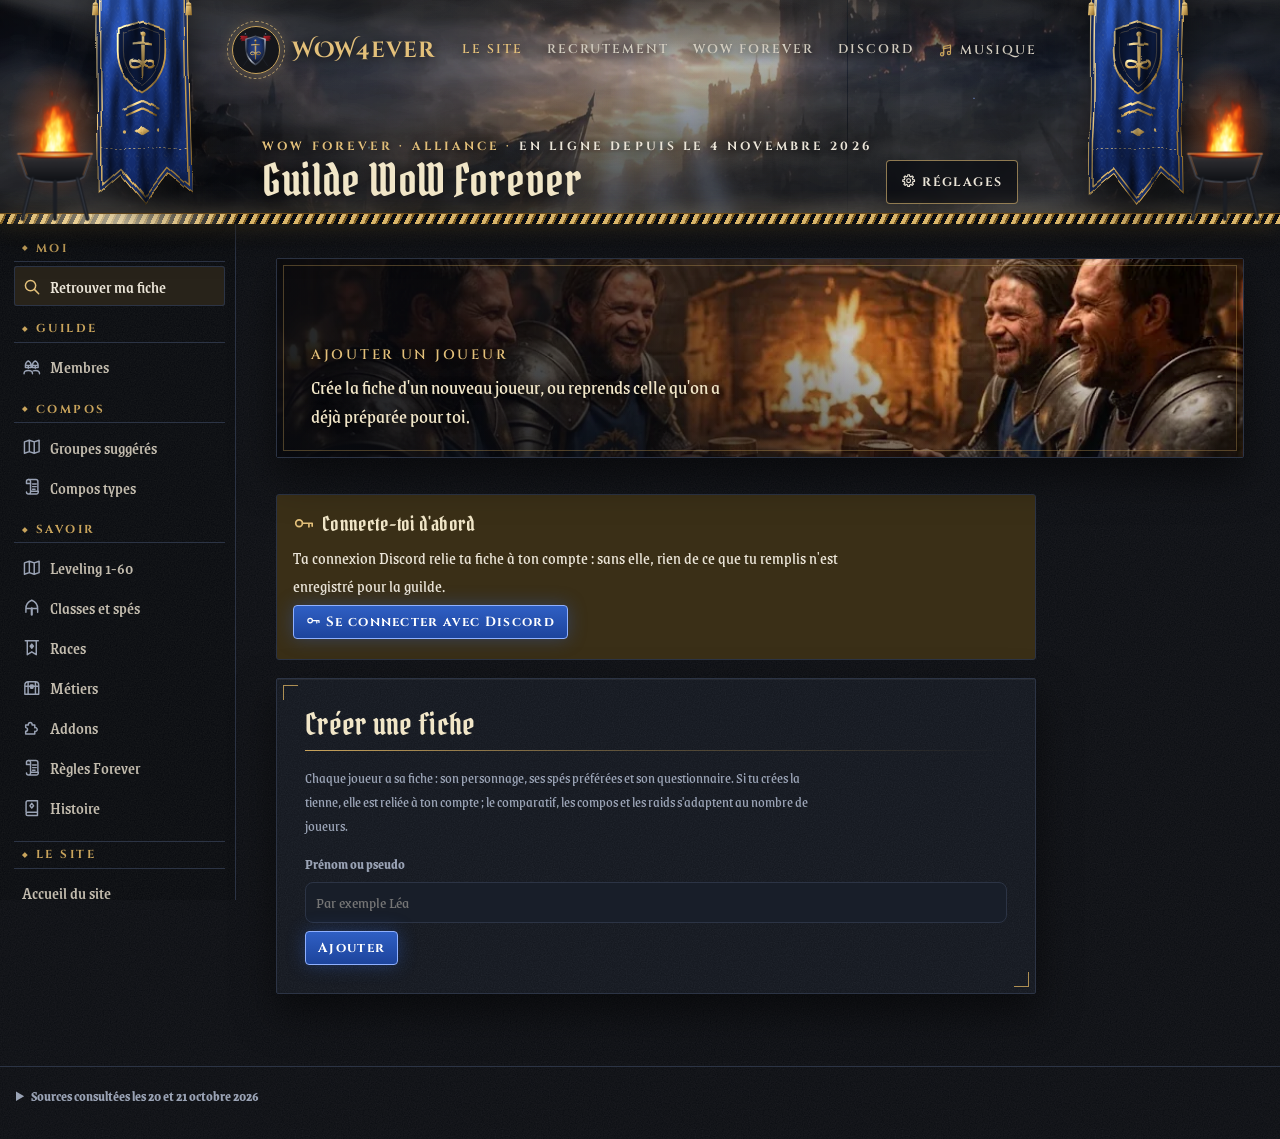
==== commit 48999d50: "Outil : race, classe et rôle du personnage, onglet Groupes suggérés Fiche personnage : classe, race " ====
--- a/outil/index.html
+++ b/outil/index.html
@@ -1577,7 +1577,7 @@
 .ad-empty{text-align:center;color:var(--muted)}
 .ad-avoid{margin:8px 0 0;padding-left:1.2em;display:flex;flex-direction:column;gap:6px}
 .ad-alt{color:var(--heal)}
-</style><style>.linkbtn{background:none;border:0;padding:0;color:inherit;text-decoration:underline;cursor:pointer;font:inherit}.wlogin{width:100%;justify-content:center}</style>
+.sg-grid{display:grid;grid-template-columns:repeat(auto-fill,minmax(min(100%,300px),1fr));gap:12px;margin-top:12px}.sg-g{border:1px solid var(--frame);border-radius:var(--r);padding:12px 14px;background:var(--surface)}.sg-gh{display:flex;flex-wrap:wrap;align-items:baseline;gap:4px 10px;margin-bottom:8px}.sg-m{list-style:none;margin:0 0 10px;padding:0;display:flex;flex-direction:column;gap:7px}.sg-m li{display:flex;flex-wrap:wrap;align-items:center;gap:4px 8px}.sg-m li>span{display:inline-flex;align-items:center;gap:4px}.sg-r{font-size:.72rem;font-weight:800;letter-spacing:.04em;text-transform:uppercase;padding:1px 8px;border-radius:999px;border:1px solid currentColor}.sg-r.tank{color:var(--tank)}.sg-r.heal{color:var(--heal)}.sg-r.dps{color:var(--dps)}.sg-warn{color:var(--warn)}.pf-zone{margin:8px 0 4px;display:flex;align-items:center;gap:6px;flex-wrap:wrap}</style><style>.linkbtn{background:none;border:0;padding:0;color:inherit;text-decoration:underline;cursor:pointer;font:inherit}.wlogin{width:100%;justify-content:center}</style>
 <script>window.W4E_SANS_GUILDE = false;</script>
 <script>
 var supabase=(function(e){function t(e,t){var n={};for(var r in e)Object.prototype.hasOwnProperty.call(e,r)&&t.indexOf(r)<0&&(n[r]=e[r]);if(e!=null&&typeof Object.getOwnPropertySymbols==`function`)for(var i=0,r=Object.getOwnPropertySymbols(e);i<r.length;i++)t.indexOf(r[i])<0&&Object.prototype.propertyIsEnumerable.call(e,r[i])&&(n[r[i]]=e[r[i]]);return n}function n(e,t,n,r){function i(e){return e instanceof n?e:new n(function(t){t(e)})}return new(n||=Promise)(function(n,a){function o(e){try{c(r.next(e))}catch(e){a(e)}}function s(e){try{c(r.throw(e))}catch(e){a(e)}}function c(e){e.done?n(e.value):i(e.value).then(o,s)}c((r=r.apply(e,t||[])).next())})}let r=e=>e?(...t)=>e(...t):(...e)=>fetch(...e);var i=class extends Error{constructor(e,t=`FunctionsError`,n){super(e),this.name=t,this.context=n}toJSON(){return{name:this.name,message:this.message,context:this.context}}},a=class extends i{constructor(e){super(`Failed to send a request to the Edge Function`,`FunctionsFetchError`,e)}},o=class extends i{constructor(e){super(`Relay Error invoking the Edge Function`,`FunctionsRelayError`,e)}},s=class extends i{constructor(e){super(`Edge Function returned a non-2xx status code`,`FunctionsHttpError`,e)}},c;(function(e){e.Any=`any`,e.ApNortheast1=`ap-northeast-1`,e.ApNortheast2=`ap-northeast-2`,e.ApSouth1=`ap-south-1`,e.ApSoutheast1=`ap-southeast-1`,e.ApSoutheast2=`ap-southeast-2`,e.CaCentral1=`ca-central-1`,e.EuCentral1=`eu-central-1`,e.EuWest1=`eu-west-1`,e.EuWest2=`eu-west-2`,e.EuWest3=`eu-west-3`,e.SaEast1=`sa-east-1`,e.UsEast1=`us-east-1`,e.UsWest1=`us-west-1`,e.UsWest2=`us-west-2`})(c||={});var l=class{constructor(e,{headers:t={},customFetch:n,region:i=c.Any}={}){this.url=e,this.headers=t,this.region=i,this.fetch=r(n)}setAuth(e){this.headers.Authorization=`Bearer ${e}`}invoke(e){return n(this,arguments,void 0,function*(e,t={}){var n;let r,i,c;try{let{headers:n,method:l,body:u,signal:d,timeout:f}=t,p={},{region:m}=t;m||=this.region;let h=new URL(`${this.url}/${e}`);m&&m!==`any`&&(p[`x-region`]=m,h.searchParams.set(`forceFunctionRegion`,m));let g,ee=!!n&&Object.keys(n).some(e=>e.toLowerCase()===`content-type`);u&&!ee?typeof Blob<`u`&&u instanceof Blob||u instanceof ArrayBuffer?(p[`Content-Type`]=u.type||`application/octet-stream`,g=u):typeof u==`string`?(p[`Content-Type`]=`text/plain`,g=u):typeof FormData<`u`&&u instanceof FormData?g=u:(p[`Content-Type`]=`application/json`,g=JSON.stringify(u)):g=u&&typeof u!=`string`&&!(typeof Blob<`u`&&u instanceof Blob)&&!(u instanceof ArrayBuffer)&&!(typeof FormData<`u`&&u instanceof FormData)?JSON.stringify(u):u;let te=d;f&&(i=new AbortController,r=setTimeout(()=>i.abort(),f),d?(te=i.signal,c=()=>i.abort(),d.addEventListener(`abort`,c)):te=i.signal);let _=yield this.fetch(h.toString(),{method:l||`POST`,headers:Object.assign(Object.assign(Object.assign({},p),this.headers),n),body:g,signal:te}).catch(e=>{throw new a(e)}),ne=_.headers.get(`x-relay-error`);if(ne&&ne===`true`)throw new o(_);if(!_.ok)throw new s(_);let re=(_.headers.get(`Content-Type`)??`text/plain`).split(`;`)[0].trim().toLowerCase(),ie;return ie=re===`application/json`?yield _.json():re===`application/octet-stream`||re===`application/pdf`?yield _.blob():re===`text/event-stream`?_:re===`multipart/form-data`?yield _.formData():yield _.text(),{data:ie,error:null,response:_}}catch(e){return{data:null,error:e,response:e instanceof s||e instanceof o?e.context:void 0}}finally{r&&clearTimeout(r),c&&((n=t.signal)==null||n.removeEventListener(`abort`,c))}})}},u=class extends Error{constructor(e){super(e.message),this.name=`PostgrestError`,this.details=e.details,this.hint=e.hint,this.code=e.code}toJSON(){return{name:this.name,message:this.message,details:this.details,hint:this.hint,code:this.code}}};let d=e=>Math.min(1e3*2**e,3e4),f=[520,503],p=[`GET`,`HEAD`,`OPTIONS`];function m(e){"@babel/helpers - typeof";return m=typeof Symbol==`function`&&typeof Symbol.iterator==`symbol`?function(e){return typeof e}:function(e){return e&&typeof Symbol==`function`&&e.constructor===Symbol&&e!==Symbol.prototype?`symbol`:typeof e},m(e)}function h(e,t){if(m(e)!=`object`||!e)return e;var n=e[Symbol.toPrimitive];if(n!==void 0){var r=n.call(e,t||`default`);if(m(r)!=`object`)return r;throw TypeError(`@@toPrimitive must return a primitive value.`)}return(t===`string`?String:Number)(e)}function g(e){var t=h(e,`string`);return m(t)==`symbol`?t:t+``}function ee(e,t,n){return(t=g(t))in e?Object.defineProperty(e,t,{value:n,enumerable:!0,configurable:!0,writable:!0}):e[t]=n,e}function te(e,t){var n=Object.keys(e);if(Object.getOwnPropertySymbols){var r=Object.getOwnPropertySymbols(e);t&&(r=r.filter(function(t){return Object.getOwnPropertyDescriptor(e,t).enumerable})),n.push.apply(n,r)}return n}function _(e){for(var t=1;t<arguments.length;t++){var n=arguments[t]==null?{}:arguments[t];t%2?te(Object(n),!0).forEach(function(t){ee(e,t,n[t])}):Object.getOwnPropertyDescriptors?Object.defineProperties(e,Object.getOwnPropertyDescriptors(n)):te(Object(n)).forEach(function(t){Object.defineProperty(e,t,Object.getOwnPropertyDescriptor(n,t))})}return e}function ne(e,t){return new Promise(n=>{if(t?.aborted){n();return}let r=setTimeout(()=>{t?.removeEventListener(`abort`,i),n()},e);function i(){clearTimeout(r),n()}t?.addEventListener(`abort`,i)})}function re(e,t,n,r){return!(!r||n>=3||!p.includes(e)||!f.includes(t))}async function ie(e,t,n,r){let i=0;for(;;){let a=_({},n.headers);i>0&&(a[`X-Retry-Count`]=String(i));let o;try{o=await e(t,{method:n.method,headers:a,body:n.body,signal:n.signal})}catch(e){if(e?.name===`AbortError`||e?.code===`ABORT_ERR`||e?.name===`TimeoutError`&&n.signal?.aborted||!p.includes(n.method))throw e;if(r&&i<3){let e=d(i);i++,await ne(e,n.signal);continue}throw e}if(re(n.method,o.status,i,r)){let e=o.headers?.get(`Retry-After`)??null,t=e===null?d(i):Math.max(0,parseInt(e,10)||0)*1e3;await o.text(),i++,await ne(t,n.signal);continue}return o}}var ae=class{constructor(e){this.shouldThrowOnError=!1,this.retryEnabled=!0,this.method=e.method,this.url=e.url,this.headers=new Headers(e.headers),this.schema=e.schema,this.body=e.body,this.shouldThrowOnError=e.shouldThrowOnError??!1,this.signal=e.signal,this.isMaybeSingle=e.isMaybeSingle??!1,this.shouldStripNulls=e.shouldStripNulls??!1,this.urlLengthLimit=e.urlLengthLimit??8e3,this.retryEnabled=e.retry??!0,e.fetch?this.fetch=e.fetch:this.fetch=fetch}throwOnError(){return this.shouldThrowOnError=!0,this}stripNulls(){if(this.headers.get(`Accept`)===`text/csv`)throw Error(`stripNulls() cannot be used with csv()`);return this.shouldStripNulls=!0,this}setHeader(e,t){return this.headers=new Headers(this.headers),this.headers.set(e,t),this}retry(e){return this.retryEnabled=e,this}then(e,t){var n=this;if(this.schema===void 0||([`GET`,`HEAD`].includes(this.method)?this.headers.set(`Accept-Profile`,this.schema):this.headers.set(`Content-Profile`,this.schema)),this.method!==`GET`&&this.method!==`HEAD`&&this.headers.set(`Content-Type`,`application/json`),this.shouldStripNulls){let e=this.headers.get(`Accept`);e===`application/vnd.pgrst.object+json`?this.headers.set(`Accept`,`application/vnd.pgrst.object+json;nulls=stripped`):(!e||e===`application/json`)&&this.headers.set(`Accept`,`application/vnd.pgrst.array+json;nulls=stripped`)}let r=this.fetch,i=(async()=>{let e={};n.headers.forEach((t,n)=>{e[n]=t});let t=await ie(r,n.url.toString(),{method:n.method,headers:e,body:JSON.stringify(n.body,(e,t)=>typeof t==`bigint`?t.toString():t),signal:n.signal},n.retryEnabled);return await n.processResponse(t)})();return this.shouldThrowOnError||(i=i.catch(e=>{let t=``,n=``,r=``,i=e?.cause;if(i){let n=i?.message??``,r=i?.code??``;t=`${e?.name??`FetchError`}: ${e?.message}`,t+=`\n\nCaused by: ${i?.name??`Error`}: ${n}`,r&&(t+=` (${r})`),i?.stack&&(t+=`\n${i.stack}`)}else t=e?.stack??``;let a=this.url.toString().length;return e?.name===`AbortError`||e?.code===`ABORT_ERR`?(r=``,n=`Request was aborted (timeout or manual cancellation)`,a>this.urlLengthLimit&&(n+=`. Note: Your request URL is ${a} characters, which may exceed server limits. If selecting many fields, consider using views. If filtering with large arrays (e.g., .in('id', [many IDs])), consider using an RPC function to pass values server-side.`)):(i?.name===`HeadersOverflowError`||i?.code===`UND_ERR_HEADERS_OVERFLOW`)&&(r=``,n=`HTTP headers exceeded server limits (typically 16KB)`,a>this.urlLengthLimit&&(n+=`. Your request URL is ${a} characters. If selecting many fields, consider using views. If filtering with large arrays (e.g., .in('id', [200+ IDs])), consider using an RPC function instead.`)),{success:!1,error:{message:`${e?.name??`FetchError`}: ${e?.message}`,details:t,hint:n,code:r},data:null,count:null,status:0,statusText:``}})),i.then(e,t)}async processResponse(e){var t=this;let n=null,r=null,i=null,a=e.status,o=e.statusText;if(e.ok){if(t.method!==`HEAD`){let i=await e.text();if(i!==``)if(t.headers.get(`Accept`)===`text/csv`)r=i;else if(t.headers.get(`Accept`)&&t.headers.get(`Accept`)?.includes(`application/vnd.pgrst.plan+text`))r=i;else try{r=JSON.parse(i)}catch{if(n={message:i},r=null,t.shouldThrowOnError)throw new u({message:i,details:``,hint:``,code:``})}}let s=t.headers.get(`Prefer`)?.match(/count=(exact|planned|estimated)/),c=e.headers.get(`content-range`)?.split(`/`);if(s&&c&&c.length>1&&(i=parseInt(c[1])),t.isMaybeSingle&&Array.isArray(r))if(r.length>1){if(n={code:`PGRST116`,details:`Results contain ${r.length} rows, application/vnd.pgrst.object+json requires 1 row`,hint:null,message:`JSON object requested, multiple (or no) rows returned`},r=null,i=null,a=406,o=`Not Acceptable`,t.shouldThrowOnError)throw new u(_(_({},n),{},{hint:n.hint??``}))}else r=r.length===1?r[0]:null}else{let i=await e.text();try{n=JSON.parse(i),Array.isArray(n)&&e.status===404&&(r=[],n=null,a=200,o=`OK`)}catch{e.status===404&&i===``?(a=204,o=`No Content`):n={message:i}}if(n&&t.shouldThrowOnError)throw new u(n)}return{success:n===null,error:n,data:r,count:i,status:a,statusText:o}}returns(){return this}overrideTypes(){return this}},oe=class extends ae{throwOnError(){return super.throwOnError()}select(e){let t=!1,n=(e??`*`).split(``).map(e=>/\s/.test(e)&&!t?``:(e===`"`&&(t=!t),e)).join(``);return this.url.searchParams.set(`select`,n),this.headers.append(`Prefer`,`return=representation`),this}order(e,{ascending:t=!0,nullsFirst:n,foreignTable:r,referencedTable:i=r}={}){let a=i?`${i}.order`:`order`,o=this.url.searchParams.get(a);return this.url.searchParams.set(a,`${o?`${o},`:``}${e}.${t?`asc`:`desc`}${n===void 0?``:n?`.nullsfirst`:`.nullslast`}`),this}limit(e,{foreignTable:t,referencedTable:n=t}={}){let r=n===void 0?`limit`:`${n}.limit`;return this.url.searchParams.set(r,`${e}`),this}range(e,t,{foreignTable:n,referencedTable:r=n}={}){let i=r===void 0?`offset`:`${r}.offset`,a=r===void 0?`limit`:`${r}.limit`;return this.url.searchParams.set(i,`${e}`),this.url.searchParams.set(a,`${t-e+1}`),this}abortSignal(e){return this.signal=e,this}single(){return this.headers.set(`Accept`,`application/vnd.pgrst.object+json`),this}maybeSingle(){return this.isMaybeSingle=!0,this}csv(){return this.headers.set(`Accept`,`text/csv`),this}geojson(){return this.headers.set(`Accept`,`application/geo+json`),this}explain({analyze:e=!1,verbose:t=!1,settings:n=!1,buffers:r=!1,wal:i=!1,format:a=`text`}={}){let o=[e?`analyze`:null,t?`verbose`:null,n?`settings`:null,r?`buffers`:null,i?`wal`:null].filter(Boolean).join(`|`),s=this.headers.get(`Accept`)??`application/json`;return this.headers.set(`Accept`,`application/vnd.pgrst.plan+${a}; for="${s}"; options=${o};`),this}rollback(){return this.headers.append(`Prefer`,`tx=rollback`),this}returns(){return this}maxAffected(e){return this.headers.append(`Prefer`,`handling=strict`),this.headers.append(`Prefer`,`max-affected=${e}`),this}};let se=RegExp(`[,()]`);var ce=class extends oe{throwOnError(){return super.throwOnError()}eq(e,t){return this.url.searchParams.append(e,`eq.${t}`),this}neq(e,t){return this.url.searchParams.append(e,`neq.${t}`),this}gt(e,t){return this.url.searchParams.append(e,`gt.${t}`),this}gte(e,t){return this.url.searchParams.append(e,`gte.${t}`),this}lt(e,t){return this.url.searchParams.append(e,`lt.${t}`),this}lte(e,t){return this.url.searchParams.append(e,`lte.${t}`),this}like(e,t){return this.url.searchParams.append(e,`like.${t}`),this}likeAllOf(e,t){return this.url.searchParams.append(e,`like(all).{${t.join(`,`)}}`),this}likeAnyOf(e,t){return this.url.searchParams.append(e,`like(any).{${t.join(`,`)}}`),this}ilike(e,t){return this.url.searchParams.append(e,`ilike.${t}`),this}ilikeAllOf(e,t){return this.url.searchParams.append(e,`ilike(all).{${t.join(`,`)}}`),this}ilikeAnyOf(e,t){return this.url.searchParams.append(e,`ilike(any).{${t.join(`,`)}}`),this}regexMatch(e,t){return this.url.searchParams.append(e,`match.${t}`),this}regexIMatch(e,t){return this.url.searchParams.append(e,`imatch.${t}`),this}is(e,t){return this.url.searchParams.append(e,`is.${t}`),this}isDistinct(e,t){return this.url.searchParams.append(e,`isdistinct.${t}`),this}in(e,t){let n=Array.from(new Set(t)).map(e=>typeof e==`string`&&se.test(e)?`"${e}"`:`${e}`).join(`,`);return this.url.searchParams.append(e,`in.(${n})`),this}notIn(e,t){let n=Array.from(new Set(t)).map(e=>typeof e==`string`&&se.test(e)?`"${e}"`:`${e}`).join(`,`);return this.url.searchParams.append(e,`not.in.(${n})`),this}contains(e,t){return typeof t==`string`?this.url.searchParams.append(e,`cs.${t}`):Array.isArray(t)?this.url.searchParams.append(e,`cs.{${t.join(`,`)}}`):this.url.searchParams.append(e,`cs.${JSON.stringify(t)}`),this}containedBy(e,t){return typeof t==`string`?this.url.searchParams.append(e,`cd.${t}`):Array.isArray(t)?this.url.searchParams.append(e,`cd.{${t.join(`,`)}}`):this.url.searchParams.append(e,`cd.${JSON.stringify(t)}`),this}rangeGt(e,t){return this.url.searchParams.append(e,`sr.${t}`),this}rangeGte(e,t){return this.url.searchParams.append(e,`nxl.${t}`),this}rangeLt(e,t){return this.url.searchParams.append(e,`sl.${t}`),this}rangeLte(e,t){return this.url.searchParams.append(e,`nxr.${t}`),this}rangeAdjacent(e,t){return this.url.searchParams.append(e,`adj.${t}`),this}overlaps(e,t){return typeof t==`string`?this.url.searchParams.append(e,`ov.${t}`):this.url.searchParams.append(e,`ov.{${t.join(`,`)}}`),this}textSearch(e,t,{config:n,type:r}={}){let i=``;r===`plain`?i=`pl`:r===`phrase`?i=`ph`:r===`websearch`&&(i=`w`);let a=n===void 0?``:`(${n})`;return this.url.searchParams.append(e,`${i}fts${a}.${t}`),this}match(e){return Object.entries(e).filter(([e,t])=>t!==void 0).forEach(([e,t])=>{this.url.searchParams.append(e,`eq.${t}`)}),this}not(e,t,n){return this.url.searchParams.append(e,`not.${t}.${n}`),this}or(e,{foreignTable:t,referencedTable:n=t}={}){let r=n?`${n}.or`:`or`;return this.url.searchParams.append(r,`(${e})`),this}filter(e,t,n){return this.url.searchParams.append(e,`${t}.${n}`),this}},le=class{constructor(e,{headers:t={},schema:n,fetch:r,urlLengthLimit:i=8e3,retry:a}){this.url=e,this.headers=new Headers(t),this.schema=n,this.fetch=r,this.urlLengthLimit=i,this.retry=a}cloneRequestState(){return{url:new URL(this.url.toString()),headers:new Headers(this.headers)}}select(e,t){let{head:n=!1,count:r}=t??{},i=n?`HEAD`:`GET`,a=!1,o=(e??`*`).split(``).map(e=>/\s/.test(e)&&!a?``:(e===`"`&&(a=!a),e)).join(``),{url:s,headers:c}=this.cloneRequestState();return s.searchParams.set(`select`,o),r&&c.append(`Prefer`,`count=${r}`),new ce({method:i,url:s,headers:c,schema:this.schema,fetch:this.fetch,urlLengthLimit:this.urlLengthLimit,retry:this.retry})}insert(e,{count:t,defaultToNull:n=!0}={}){let{url:r,headers:i}=this.cloneRequestState();if(t&&i.append(`Prefer`,`count=${t}`),n||i.append(`Prefer`,`missing=default`),Array.isArray(e)){let t=e.reduce((e,t)=>e.concat(Object.keys(t)),[]);if(t.length>0){let e=[...new Set(t)].map(e=>`"${e}"`);r.searchParams.set(`columns`,e.join(`,`))}}return new ce({method:`POST`,url:r,headers:i,schema:this.schema,body:e,fetch:this.fetch??fetch,urlLengthLimit:this.urlLengthLimit,retry:this.retry})}upsert(e,{onConflict:t,ignoreDuplicates:n=!1,count:r,defaultToNull:i=!0}={}){let{url:a,headers:o}=this.cloneRequestState();if(o.append(`Prefer`,`resolution=${n?`ignore`:`merge`}-duplicates`),t!==void 0&&a.searchParams.set(`on_conflict`,t),r&&o.append(`Prefer`,`count=${r}`),i||o.append(`Prefer`,`missing=default`),Array.isArray(e)){let t=e.reduce((e,t)=>e.concat(Object.keys(t)),[]);if(t.length>0){let e=[...new Set(t)].map(e=>`"${e}"`);a.searchParams.set(`columns`,e.join(`,`))}}return new ce({method:`POST`,url:a,headers:o,schema:this.schema,body:e,fetch:this.fetch??fetch,urlLengthLimit:this.urlLengthLimit,retry:this.retry})}update(e,{count:t}={}){let{url:n,headers:r}=this.cloneRequestState();return t&&r.append(`Prefer`,`count=${t}`),new ce({method:`PATCH`,url:n,headers:r,schema:this.schema,body:e,fetch:this.fetch??fetch,urlLengthLimit:this.urlLengthLimit,retry:this.retry})}delete({count:e}={}){let{url:t,headers:n}=this.cloneRequestState();return e&&n.append(`Prefer`,`count=${e}`),new ce({method:`DELETE`,url:t,headers:n,schema:this.schema,fetch:this.fetch??fetch,urlLengthLimit:this.urlLengthLimit,retry:this.retry})}};function ue(e,t){try{let t=JSON.parse(e);if(t&&typeof t==`object`&&!Array.isArray(t))return new u({message:String(t.message??e),details:t.details??``,hint:t.hint??``,code:t.code??``})}catch{}return new u({message:e||t,details:``,hint:``,code:``})}function de(e,t,n){let r=e;return{success:!1,error:new u({message:`${r?.name??`FetchError`}: ${r?.message}`,details:``,hint:``,code:``}),data:null,count:null,status:t,statusText:n}}var fe=class e{constructor(e,{headers:t={},schema:n,fetch:r,timeout:i,urlLengthLimit:a=8e3,retry:o}={}){this.url=e,this.headers=new Headers(t),this.schemaName=n,this.urlLengthLimit=a;let s=r??globalThis.fetch;i!==void 0&&i>0?this.fetch=(e,t)=>{let n=new AbortController,r=setTimeout(()=>n.abort(),i),a=t?.signal;if(a){if(a.aborted)return clearTimeout(r),s(e,t);let i=()=>{clearTimeout(r),n.abort()};return a.addEventListener(`abort`,i,{once:!0}),s(e,_(_({},t),{},{signal:n.signal})).finally(()=>{clearTimeout(r),a.removeEventListener(`abort`,i)})}return s(e,_(_({},t),{},{signal:n.signal})).finally(()=>clearTimeout(r))}:this.fetch=s,this.retry=o}from(e){if(!e||typeof e!=`string`||e.trim()===``)throw Error(`Invalid relation name: relation must be a non-empty string.`);return new le(new URL(`${this.url}/${e}`),{headers:new Headers(this.headers),schema:this.schemaName,fetch:this.fetch,urlLengthLimit:this.urlLengthLimit,retry:this.retry})}schema(t){return new e(this.url,{headers:this.headers,schema:t,fetch:this.fetch,urlLengthLimit:this.urlLengthLimit,retry:this.retry})}async getOpenApiSpec(){var e=this;let t=new Headers(e.headers);t.set(`Accept`,`application/openapi+json`),e.schemaName&&t.set(`Accept-Profile`,e.schemaName);let n={};t.forEach((e,t)=>{n[t]=e});let r=e.fetch??globalThis.fetch,i;try{i=await ie(r,`${e.url}/`,{method:`GET`,headers:n},e.retry??!0)}catch(e){return de(e,0,``)}let a;try{a=await i.text()}catch(e){return de(e,i.status,i.statusText)}if(i.ok)try{return{success:!0,error:null,data:JSON.parse(a),count:null,status:i.status,statusText:i.statusText}}catch{}return{success:!1,error:ue(a,i.statusText),data:null,count:null,status:i.status,statusText:i.statusText}}rpc(e,t={},{head:n=!1,get:r=!1,count:i}={}){let a,o=new URL(`${this.url}/rpc/${e}`),s,c=e=>typeof e==`object`&&!!e&&(!Array.isArray(e)||e.some(c)),l=n&&Object.values(t).some(c);l?(a=`POST`,s=t):n||r?(a=n?`HEAD`:`GET`,Object.entries(t).filter(([e,t])=>t!==void 0).map(([e,t])=>[e,Array.isArray(t)?`{${t.join(`,`)}}`:`${t}`]).forEach(([e,t])=>{o.searchParams.append(e,t)})):(a=`POST`,s=t);let u=new Headers(this.headers);return l?u.set(`Prefer`,i?`count=${i},return=minimal`:`return=minimal`):i&&u.set(`Prefer`,`count=${i}`),new ce({method:a,url:o,headers:u,schema:this.schemaName,body:s,fetch:this.fetch??fetch,urlLengthLimit:this.urlLengthLimit,retry:this.retry})}},pe=class{constructor(){}static detectEnvironment(){if(typeof WebSocket<`u`)return{type:`native`,wsConstructor:WebSocket};let e=globalThis;if(typeof globalThis<`u`&&e.WebSocket!==void 0)return{type:`native`,wsConstructor:e.WebSocket};let t=typeof global<`u`?global:void 0;if(t&&t.WebSocket!==void 0)return{type:`native`,wsConstructor:t.WebSocket};if(typeof globalThis<`u`&&e.WebSocketPair!==void 0&&globalThis.WebSocket===void 0)return{type:`cloudflare`,error:`Cloudflare Workers detected. WebSocket clients are not supported in Cloudflare Workers.`,workaround:`Use Cloudflare Workers WebSocket API for server-side WebSocket handling, or deploy to a different runtime.`};if(typeof globalThis<`u`&&e.EdgeRuntime||typeof navigator<`u`&&navigator.userAgent?.includes(`Vercel-Edge`))return{type:`unsupported`,error:`Edge runtime detected (Vercel Edge/Netlify Edge). WebSockets are not supported in edge functions.`,workaround:`Use serverless functions or a different deployment target for WebSocket functionality.`};let n=globalThis.process;if(n){let e=n.versions;if(e&&e.node)return{type:`unsupported`,error:`Node.js detected but native WebSocket not found.`,workaround:`Ensure you are running Node.js 22+ or provide a WebSocket implementation via the transport option.`}}return{type:`unsupported`,error:`Unknown JavaScript runtime without WebSocket support.`,workaround:`Ensure you're running in a supported environment (browser, Node.js, Deno) or provide a custom WebSocket implementation.`}}static getWebSocketConstructor(){let e=this.detectEnvironment();if(e.wsConstructor)return e.wsConstructor;let t=e.error||`WebSocket not supported in this environment.`;throw e.workaround&&(t+=`\n\nSuggested solution: ${e.workaround}`),Error(t)}static isWebSocketSupported(){try{return this.detectEnvironment().type===`native`}catch{return!1}}};let v={closed:`closed`,errored:`errored`,joined:`joined`,joining:`joining`,leaving:`leaving`},me={close:`phx_close`,error:`phx_error`,join:`phx_join`,reply:`phx_reply`,leave:`phx_leave`,access_token:`access_token`},he={connecting:`connecting`,open:`open`,closing:`closing`,closed:`closed`};var ge=class{constructor(e){this.HEADER_LENGTH=1,this.USER_BROADCAST_PUSH_META_LENGTH=6,this.KINDS={userBroadcastPush:3,userBroadcast:4},this.BINARY_ENCODING=0,this.JSON_ENCODING=1,this.BROADCAST_EVENT=`broadcast`,this.allowedMetadataKeys=[],this.allowedMetadataKeys=e??[]}encode(e,t){if(e.event===this.BROADCAST_EVENT&&!(e.payload instanceof ArrayBuffer)&&typeof e.payload.event==`string`)return t(this._binaryEncodeUserBroadcastPush(e));let n=[e.join_ref,e.ref,e.topic,e.event,e.payload];return t(JSON.stringify(n))}_binaryEncodeUserBroadcastPush(e){return this._isArrayBuffer(e.payload?.payload)?this._encodeBinaryUserBroadcastPush(e):this._encodeJsonUserBroadcastPush(e)}_encodeBinaryUserBroadcastPush(e){let t=e.payload?.payload??new ArrayBuffer(0);return this._encodeUserBroadcastPush(e,this.BINARY_ENCODING,t)}_encodeJsonUserBroadcastPush(e){let t=e.payload?.payload??{},n=new TextEncoder().encode(JSON.stringify(t)).buffer;return this._encodeUserBroadcastPush(e,this.JSON_ENCODING,n)}_encodeUserBroadcastPush(e,t,n){let r=new TextEncoder,i=r.encode(e.topic),a=r.encode(e.ref??``),o=r.encode(e.join_ref??``),s=r.encode(e.payload.event),c=this.allowedMetadataKeys?this._pick(e.payload,this.allowedMetadataKeys):{},l=r.encode(Object.keys(c).length===0?``:JSON.stringify(c));if(o.length>255)throw Error(`joinRef length ${o.length} exceeds maximum of 255`);if(a.length>255)throw Error(`ref length ${a.length} exceeds maximum of 255`);if(i.length>255)throw Error(`topic length ${i.length} exceeds maximum of 255`);if(s.length>255)throw Error(`userEvent length ${s.length} exceeds maximum of 255`);if(l.length>255)throw Error(`metadata length ${l.length} exceeds maximum of 255`);let u=this.USER_BROADCAST_PUSH_META_LENGTH+o.length+a.length+i.length+s.length+l.length,d=new ArrayBuffer(this.HEADER_LENGTH+u),f=new DataView(d),p=new Uint8Array(d),m=0;f.setUint8(m++,this.KINDS.userBroadcastPush),f.setUint8(m++,o.length),f.setUint8(m++,a.length),f.setUint8(m++,i.length),f.setUint8(m++,s.length),f.setUint8(m++,l.length),f.setUint8(m++,t),p.set(o,m),m+=o.length,p.set(a,m),m+=a.length,p.set(i,m),m+=i.length,p.set(s,m),m+=s.length,p.set(l,m),m+=l.length;var h=new Uint8Array(d.byteLength+n.byteLength);return h.set(new Uint8Array(d),0),h.set(new Uint8Array(n),d.byteLength),h.buffer}decode(e,t){if(this._isArrayBuffer(e))return t(this._binaryDecode(e));if(typeof e==`string`){let[n,r,i,a,o]=JSON.parse(e);return t({join_ref:n,ref:r,topic:i,event:a,payload:o})}return t({})}_binaryDecode(e){let t=new DataView(e),n=t.getUint8(0),r=new TextDecoder;switch(n){case this.KINDS.userBroadcast:return this._decodeUserBroadcast(e,t,r)}}_decodeUserBroadcast(e,t,n){let r=t.getUint8(1),i=t.getUint8(2),a=t.getUint8(3),o=t.getUint8(4),s=this.HEADER_LENGTH+4,c=n.decode(e.slice(s,s+r));s+=r;let l=n.decode(e.slice(s,s+i));s+=i;let u=n.decode(e.slice(s,s+a));s+=a;let d=e.slice(s,e.byteLength),f=o===this.JSON_ENCODING?JSON.parse(n.decode(d)):d,p={type:this.BROADCAST_EVENT,event:l,payload:f};return a>0&&(p.meta=JSON.parse(u)),{join_ref:null,ref:null,topic:c,event:this.BROADCAST_EVENT,payload:p}}_isArrayBuffer(e){return e instanceof ArrayBuffer||e?.constructor?.name===`ArrayBuffer`}_pick(e,t){return!e||typeof e!=`object`?{}:Object.fromEntries(Object.entries(e).filter(([e])=>t.includes(e)))}},y;(function(e){e.abstime=`abstime`,e.bool=`bool`,e.date=`date`,e.daterange=`daterange`,e.float4=`float4`,e.float8=`float8`,e.int2=`int2`,e.int4=`int4`,e.int4range=`int4range`,e.int8=`int8`,e.int8range=`int8range`,e.json=`json`,e.jsonb=`jsonb`,e.money=`money`,e.numeric=`numeric`,e.oid=`oid`,e.reltime=`reltime`,e.text=`text`,e.time=`time`,e.timestamp=`timestamp`,e.timestamptz=`timestamptz`,e.timetz=`timetz`,e.tsrange=`tsrange`,e.tstzrange=`tstzrange`})(y||={});let _e=(e,t,n={})=>{let r=n.skipTypes??[];return t?Object.keys(t).reduce((n,i)=>(n[i]=ve(i,e,t,r),n),{}):{}},ve=(e,t,n,r)=>{let i=t.find(t=>t.name===e)?.type,a=n[e];return i&&!r.includes(i)?ye(i,a):be(a)},ye=(e,t)=>{if(e.charAt(0)===`_`)return we(t,e.slice(1,e.length));switch(e){case y.bool:return xe(t);case y.float4:case y.float8:case y.int2:case y.int4:case y.int8:case y.numeric:case y.oid:return Se(t);case y.json:case y.jsonb:return Ce(t);case y.timestamp:return Te(t);case y.abstime:case y.date:case y.daterange:case y.int4range:case y.int8range:case y.money:case y.reltime:case y.text:case y.time:case y.timestamptz:case y.timetz:case y.tsrange:case y.tstzrange:return be(t);default:return be(t)}},be=e=>e,xe=e=>{switch(e){case`t`:return!0;case`f`:return!1;default:return e}},Se=e=>{if(typeof e==`string`){let t=parseFloat(e);if(!Number.isNaN(t))return t}return e},Ce=e=>{if(typeof e==`string`)try{return JSON.parse(e)}catch{return e}return e},we=(e,t)=>{if(typeof e!=`string`)return e;let n=e.length-1,r=e[n];if(e[0]===`{`&&r===`}`){let r,i=e.slice(1,n);try{r=JSON.parse(`[`+i+`]`)}catch{r=i?i.split(`,`):[]}return r.map(e=>ye(t,e))}return e},Te=e=>typeof e==`string`?e.replace(` `,`T`):e,Ee=e=>{let t=new URL(e);return t.protocol=t.protocol.replace(/^ws/i,`http`),t.pathname=t.pathname.replace(/\/+$/,``).replace(/\/socket\/websocket$/i,``).replace(/\/socket$/i,``).replace(/\/websocket$/i,``),t.pathname===``||t.pathname===`/`?t.pathname=`/api/broadcast`:t.pathname+=`/api/broadcast`,t.href};var b=e=>typeof e==`function`?e:function(){return e},De=typeof self<`u`?self:null,Oe=typeof window<`u`?window:null,x=De||Oe||globalThis,ke=`2.0.0`,Ae=1e4,je=1e3,Me=100,S={connecting:0,open:1,closing:2,closed:3},C={closed:`closed`,errored:`errored`,joined:`joined`,joining:`joining`,leaving:`leaving`},w={close:`phx_close`,error:`phx_error`,join:`phx_join`,reply:`phx_reply`,leave:`phx_leave`},Ne={longpoll:`longpoll`,websocket:`websocket`},Pe={complete:4},Fe=`base64url.bearer.phx.`,Ie=class{constructor(e,t,n,r){this.channel=e,this.event=t,this.payload=n||function(){return{}},this.receivedResp=null,this.timeout=r,this.timeoutTimer=null,this.recHooks=[],this.sent=!1,this.ref=void 0}resend(e){this.timeout=e,this.reset(),this.send()}send(){this.hasReceived(`timeout`)||(this.startTimeout(),this.sent=!0,this.channel.socket.push({topic:this.channel.topic,event:this.event,payload:this.payload(),ref:this.ref,join_ref:this.channel.joinRef()}))}receive(e,t){return this.hasReceived(e)&&t(this.receivedResp.response),this.recHooks.push({status:e,callback:t}),this}reset(){this.cancelRefEvent(),this.ref=null,this.refEvent=null,this.receivedResp=null,this.sent=!1}destroy(){this.cancelRefEvent(),this.cancelTimeout()}matchReceive({status:e,response:t,_ref:n}){this.recHooks.filter(t=>t.status===e).forEach(e=>e.callback(t))}cancelRefEvent(){this.refEvent&&this.channel.off(this.refEvent)}cancelTimeout(){clearTimeout(this.timeoutTimer),this.timeoutTimer=null}startTimeout(){this.timeoutTimer&&this.cancelTimeout(),this.ref=this.channel.socket.makeRef(),this.refEvent=this.channel.replyEventName(this.ref),this.channel.on(this.refEvent,e=>{this.cancelRefEvent(),this.cancelTimeout(),this.receivedResp=e,this.matchReceive(e)}),this.timeoutTimer=setTimeout(()=>{this.trigger(`timeout`,{})},this.timeout)}hasReceived(e){return this.receivedResp&&this.receivedResp.status===e}trigger(e,t){this.channel.trigger(this.refEvent,{status:e,response:t})}},Le=class{constructor(e,t){this.callback=e,this.timerCalc=t,this.timer=void 0,this.tries=0}reset(){this.tries=0,clearTimeout(this.timer)}scheduleTimeout(){clearTimeout(this.timer),this.timer=setTimeout(()=>{this.tries+=1,this.callback()},this.timerCalc(this.tries+1))}},Re=class{constructor(e,t,n){this.state=C.closed,this.topic=e,this.params=b(t||{}),this.socket=n,this.bindings=[],this.bindingRef=0,this.timeout=this.socket.timeout,this.joinedOnce=!1,this.joinPush=new Ie(this,w.join,this.params,this.timeout),this.pushBuffer=[],this.stateChangeRefs=[],this.rejoinTimer=new Le(()=>{this.socket.isConnected()&&this.rejoin()},this.socket.rejoinAfterMs),this.stateChangeRefs.push(this.socket.onError(()=>this.rejoinTimer.reset())),this.stateChangeRefs.push(this.socket.onOpen(()=>{this.rejoinTimer.reset(),this.isErrored()&&this.rejoin()})),this.joinPush.receive(`ok`,()=>{this.state=C.joined,this.rejoinTimer.reset(),this.pushBuffer.forEach(e=>e.send()),this.pushBuffer=[]}),this.joinPush.receive(`error`,e=>{this.state=C.errored,this.socket.hasLogger()&&this.socket.log(`channel`,`error ${this.topic}`,e),this.socket.isConnected()&&this.rejoinTimer.scheduleTimeout()}),this.onClose(()=>{this.rejoinTimer.reset(),this.socket.hasLogger()&&this.socket.log(`channel`,`close ${this.topic}`),this.state=C.closed,this.socket.remove(this)}),this.onError(e=>{this.socket.hasLogger()&&this.socket.log(`channel`,`error ${this.topic}`,e),this.isJoining()&&this.joinPush.reset(),this.state=C.errored,this.socket.isConnected()&&this.rejoinTimer.scheduleTimeout()}),this.joinPush.receive(`timeout`,()=>{this.socket.hasLogger()&&this.socket.log(`channel`,`timeout ${this.topic}`,this.joinPush.timeout),new Ie(this,w.leave,b({}),this.timeout).send(),this.state=C.errored,this.joinPush.reset(),this.socket.isConnected()&&this.rejoinTimer.scheduleTimeout()}),this.on(w.reply,(e,t)=>{this.trigger(this.replyEventName(t),e)})}join(e=this.timeout){if(this.joinedOnce)throw Error(`tried to join multiple times. 'join' can only be called a single time per channel instance`);return this.timeout=e,this.joinedOnce=!0,this.rejoin(),this.joinPush}teardown(){this.pushBuffer.forEach(e=>e.destroy()),this.pushBuffer=[],this.rejoinTimer.reset(),this.joinPush.destroy(),this.state=C.closed,this.bindings=[]}onClose(e){this.on(w.close,e)}onError(e){return this.on(w.error,t=>e(t))}on(e,t){let n=this.bindingRef++;return this.bindings.push({event:e,ref:n,callback:t}),n}off(e,t){this.bindings=this.bindings.filter(n=>!(n.event===e&&(t===void 0||t===n.ref)))}canPush(){return this.socket.isConnected()&&this.isJoined()}push(e,t,n=this.timeout){if(t||={},!this.joinedOnce)throw Error(`tried to push '${e}' to '${this.topic}' before joining. Use channel.join() before pushing events`);let r=new Ie(this,e,function(){return t},n);return this.canPush()?r.send():(r.startTimeout(),this.pushBuffer.push(r)),r}leave(e=this.timeout){this.rejoinTimer.reset(),this.joinPush.cancelTimeout(),this.state=C.leaving;let t=()=>{this.socket.hasLogger()&&this.socket.log(`channel`,`leave ${this.topic}`),this.trigger(w.close,`leave`)},n=new Ie(this,w.leave,b({}),e);return n.receive(`ok`,()=>t()).receive(`timeout`,()=>t()),n.send(),this.canPush()||n.trigger(`ok`,{}),n}onMessage(e,t,n){return t}filterBindings(e,t,n){return!0}isMember(e,t,n,r){return this.topic===e?r&&r!==this.joinRef()?(this.socket.hasLogger()&&this.socket.log(`channel`,`dropping outdated message`,{topic:e,event:t,payload:n,joinRef:r}),!1):!0:!1}joinRef(){return this.joinPush.ref}rejoin(e=this.timeout){this.isLeaving()||(this.socket.leaveOpenTopic(this.topic),this.state=C.joining,this.joinPush.resend(e))}trigger(e,t,n,r){let i=this.onMessage(e,t,n,r);if(t&&!i)throw Error(`channel onMessage callbacks must return the payload, modified or unmodified`);let a=this.bindings.filter(r=>r.event===e&&this.filterBindings(r,t,n));for(let e=0;e<a.length;e++)a[e].callback(i,n,r||this.joinRef())}replyEventName(e){return`chan_reply_${e}`}isClosed(){return this.state===C.closed}isErrored(){return this.state===C.errored}isJoined(){return this.state===C.joined}isJoining(){return this.state===C.joining}isLeaving(){return this.state===C.leaving}},ze=class{static request(e,t,n,r,i,a,o){if(x.XDomainRequest){let n=new x.XDomainRequest;return this.xdomainRequest(n,e,t,r,i,a,o)}else if(x.XMLHttpRequest){let s=new x.XMLHttpRequest;return this.xhrRequest(s,e,t,n,r,i,a,o)}else if(x.fetch&&x.AbortController)return this.fetchRequest(e,t,n,r,i,a,o);else throw Error(`No suitable XMLHttpRequest implementation found`)}static fetchRequest(e,t,n,r,i,a,o){let s={method:e,headers:n,body:r},c=null;return i&&(c=new AbortController,setTimeout(()=>c.abort(),i),s.signal=c.signal),x.fetch(t,s).then(e=>e.text()).then(e=>this.parseJSON(e)).then(e=>o&&o(e)).catch(e=>{e.name===`AbortError`&&a?a():o&&o(null)}),c}static xdomainRequest(e,t,n,r,i,a,o){return e.timeout=i,e.open(t,n),e.onload=()=>{let t=this.parseJSON(e.responseText);o&&o(t)},a&&(e.ontimeout=a),e.onprogress=()=>{},e.send(r),e}static xhrRequest(e,t,n,r,i,a,o,s){e.open(t,n,!0),e.timeout=a;for(let[t,n]of Object.entries(r))e.setRequestHeader(t,n);return e.onerror=()=>s&&s(null),e.onreadystatechange=()=>{e.readyState===Pe.complete&&s&&s(this.parseJSON(e.responseText))},o&&(e.ontimeout=o),e.send(i),e}static parseJSON(e){if(!e||e===``)return null;try{return JSON.parse(e)}catch{return console&&console.log(`failed to parse JSON response`,e),null}}static serialize(e,t){let n=[];for(var r in e){if(!Object.prototype.hasOwnProperty.call(e,r))continue;let i=t?`${t}[${r}]`:r,a=e[r];typeof a==`object`?n.push(this.serialize(a,i)):n.push(encodeURIComponent(i)+`=`+encodeURIComponent(a))}return n.join(`&`)}static appendParams(e,t){return Object.keys(t).length===0?e:`${e}${e.match(/\?/)?`&`:`?`}${this.serialize(t)}`}},Be=e=>{let t=``,n=new Uint8Array(e),r=n.byteLength;for(let e=0;e<r;e++)t+=String.fromCharCode(n[e]);return btoa(t)},Ve=class{constructor(e,t){t&&t.length===2&&t[1].startsWith(Fe)&&(this.authToken=atob(t[1].slice(Fe.length))),this.endPoint=null,this.token=null,this.skipHeartbeat=!0,this.reqs=new Set,this.awaitingBatchAck=!1,this.currentBatch=null,this.currentBatchTimer=null,this.batchBuffer=[],this.onopen=function(){},this.onerror=function(){},this.onmessage=function(){},this.onclose=function(){},this.pollEndpoint=this.normalizeEndpoint(e),this.readyState=S.connecting,setTimeout(()=>this.poll(),0)}normalizeEndpoint(e){return e.replace(`ws://`,`http://`).replace(`wss://`,`https://`).replace(RegExp(`(.*)/`+Ne.websocket),`$1/`+Ne.longpoll)}endpointURL(){return ze.appendParams(this.pollEndpoint,{token:this.token})}closeAndRetry(e,t,n){this.close(e,t,n),this.readyState=S.connecting}ontimeout(){this.onerror(`timeout`),this.closeAndRetry(1005,`timeout`,!1)}isActive(){return this.readyState===S.open||this.readyState===S.connecting}poll(){let e={Accept:`application/json`};this.authToken&&(e[`X-Phoenix-AuthToken`]=this.authToken),this.ajax(`GET`,e,null,()=>this.ontimeout(),e=>{if(e){var{status:t,token:n,messages:r}=e;if(t===410&&this.token!==null){this.onerror(410),this.closeAndRetry(3410,`session_gone`,!1);return}this.token=n}else t=0;switch(t){case 200:r.forEach(e=>{setTimeout(()=>this.onmessage({data:e}),0)}),this.poll();break;case 204:this.poll();break;case 410:this.readyState=S.open,this.onopen({}),this.poll();break;case 403:this.onerror(403),this.close(1008,`forbidden`,!1);break;case 0:case 500:this.onerror(500),this.closeAndRetry(1011,`internal server error`,500);break;default:throw Error(`unhandled poll status ${t}`)}})}send(e){typeof e!=`string`&&(e=Be(e)),this.currentBatch?this.currentBatch.push(e):this.awaitingBatchAck?this.batchBuffer.push(e):(this.currentBatch=[e],this.currentBatchTimer=setTimeout(()=>{this.batchSend(this.currentBatch),this.currentBatch=null},0))}batchSend(e,t=0){this.awaitingBatchAck=!0;let n=t+Me,r=e.slice(t,n);this.ajax(`POST`,{"Content-Type":`application/x-ndjson`},r.join(`
@@ -1962,6 +1962,7 @@
   <nav id="sidenav" aria-label="Menu principal"><div id="tabs"></div><div class="nav-site"><div class="nav-gh">Le site</div><a class="nav-it" href="/"><span class="nav-l">Accueil du site</span></a><a class="nav-it" href="/recrutement/"><span class="nav-l">Recrutement</span></a><a class="nav-it" href="/wow-forever/"><span class="nav-l">WoW Forever</span></a><a class="nav-it" href="https://discord.gg/2EJUvwRDWz" target="_blank" rel="noopener"><span class="nav-l">Discord de la guilde</span></a><button type="button" class="nav-it" data-mus="toggle" aria-expanded="false"><span class="nav-l">Musique de la guilde</span></button></div><div class="nav-foot small muted" id="nav-foot"></div></nav>
   <div class="nav-scrim" data-navtoggle></div>
   <main id="main"><div class="wrap-in">
+    <div class="callout" id="w4e-soir" role="status" data-until="2026-11-06T04:00:00+01:00" style="border-color:#c9a45c"><b>Ce soir, 20h30 : on lance l'aventure.</b> Télécharge le jeu sur Battle.net et vérifie que ton abonnement est actif avant de venir. Tout le monde est bienvenu. Si tu es vétéran, manifeste-toi sur le Discord pour mener la guilde : groupes, donjons, sorties, accueil des nouveaux.<div style="display:flex;gap:8px;flex-wrap:wrap;margin-top:10px"><button class="btn sm primary" data-v="sorties">Voir la sortie</button><a class="btn sm" href="https://discord.gg/2EJUvwRDWz" target="_blank" rel="noopener">Rejoindre le Discord</a></div></div><script>(function(){var e=document.getElementById("w4e-soir");if(e&&Date.now()>new Date(e.getAttribute("data-until")).getTime())e.remove();})();</script>
     <div id="player-views"></div>
     <section class="view" id="v-tableau" data-view="tableau" hidden><div id="dash"></div></section>
     <section class="view" id="v-annuaire" data-view="annuaire" hidden><div id="guild-annuaire"></div></section>
@@ -2078,6 +2079,7 @@
     </section>
 
     <!-- COMPOS TYPES -->
+    <section class="view" id="v-suggeres" data-view="suggeres" hidden><div id="sg-view"></div></section>
     <section class="view" id="v-compos" data-view="compos" hidden>
       <div class="callout">
         <h3>Ce qu'on sait déjà des joueurs</h3>
@@ -5144,7 +5146,7 @@
 /* ================= État et stockage ================= */
 const clone = o => JSON.parse(JSON.stringify(o));
 const LS = "wow-forever-v7", LSUI = "wow-forever-ui7", CODE = "WOW8-", MAXP = 80;
-const FIXED = ["tableau","ajout","annuaire","discord","comparatif","compo","compositeur","sorties","raid","groupes","acces","leveling","histoire","compos","classes","races","metiers","addons","regles"];
+const FIXED = ["tableau","ajout","annuaire","discord","comparatif","compo","compositeur","suggeres","sorties","raid","groupes","acces","leveling","histoire","compos","classes","races","metiers","addons","regles"];
 /* version web sans la partie guilde (indicateur posé par assemble_web.py) : ces vues sortent du menu et des vues accessibles */
 const SANS_GUILDE = typeof window !== "undefined" && !!window.W4E_SANS_GUILDE, GUILD_VIEWS = ["annuaire","sorties","raid","groupes","discord","acces"];
 const viewOn = v => !(SANS_GUILDE && GUILD_VIEWS.includes(v));
@@ -5152,12 +5154,16 @@
 const state = {view:null, prio:"autonome", answers:{}, meta:{}, group:{together:80, friends:30, goal:"tout"}, gmeta:0, removed:{}, acces:{roles:{}, perms:{}, persons:{}, mails:{}, mail:"", updatedAt:0}, sorties:{}, inscr:{}, equipes:{}, musique:{url:"", by:null, at:0}, discord:{on:false, out:{sortie:true, rappel:true, raid:true, membre:true, hebdo:true, recrutement:false}, in:{rsvp:true, niveau:true, dispo:true, absent:true, arrivee:true, activite:true, roles:true}, rolemap:{chef:"Chef de guilde, Maître de guilde, GM", officier:"Officier, Officer", membre:"Membre, Member", invite:"Invité, Guest"}, salon:"", updatedAt:0}, outbox:[], dIn:[]};
 const ui = {mode:"q", open:{}, sec:{}, comp:{}, me:null, onb:{}, set:{shown:null, group:null, hide:{}, order:{}, strict:false, compact:false, raid:{size:20, src:"tous", pick:null}, lvl:3}};
 PLAYERS.forEach((p,i)=>{ p.upd = 0; p.order = i; p.uid = null; p.choix = p.choix || []; p.metiers = []; });
+/* rôle déclaré dans la fiche personnage, race des deux factions */
+const ROLE_FR = {tank:"Tank", heal:"Soin", dps:"DPS"};
+/* RACES contient aussi les races Horde (fusion plus haut) : la faction se lit dans FAC_RACES */
+function raceInfo(r){ const fac = FAC_RACES.horde.includes(r) ? "horde" : FAC_RACES.alliance.includes(r) ? "alliance" : null; return fac && RACES[r] ? {fac, name:RACES[r].name} : null; }
 function cleanPlayer(p, i){
   if (!p || !idOk(p.id) || typeof p.name !== "string" || !p.name.trim()) return null;
   const okB = x => typeof x === "string" && BI[x];
   const cleanM = m => { const k = typeof m === "string" ? m : m && m.k; if (!PROF[k]) return null; const l = Number(m && m.lvl); return {k, lvl:isFinite(l) ? Math.max(0, Math.min(300, Math.round(l))) : 0}; };
   const pp = p.perso && typeof p.perso === "object" ? p.perso : null;
-  const perso = pp ? {nom:String(pp.nom || "").slice(0,24), royaume:String(pp.royaume || "").slice(0,30), discord:String(pp.discord || "").trim().slice(0,40), niveau:Math.max(1, Math.min(60, Math.round(Number(pp.niveau) || 1))), alts:Array.isArray(pp.alts) ? pp.alts.slice(0,6).map(x=>({nom:String(x && x.nom || "").slice(0,24), cls:CLS[x && x.cls] ? x.cls : "war", niveau:Math.max(1, Math.min(60, Math.round(Number(x && x.niveau) || 1)))})).filter(x=>x.nom) : []} : null;
+  const perso = pp ? {nom:String(pp.nom || "").slice(0,24), royaume:String(pp.royaume || "").slice(0,30), discord:String(pp.discord || "").trim().slice(0,40), niveau:Math.max(1, Math.min(60, Math.round(Number(pp.niveau) || 1))), cls:CLS[pp.cls] ? pp.cls : "", race:raceInfo(pp.race) ? pp.race : "", role:ROLE_FR[pp.role] ? pp.role : "", alts:Array.isArray(pp.alts) ? pp.alts.slice(0,6).map(x=>({nom:String(x && x.nom || "").slice(0,24), cls:CLS[x && x.cls] ? x.cls : "war", niveau:Math.max(1, Math.min(60, Math.round(Number(x && x.niveau) || 1)))})).filter(x=>x.nom) : []} : null;
   return {id:p.id, name:p.name.trim().slice(0,24), note:String(p.note || "").slice(0,700), upd:Number(p.upd) || 0, order:Number.isFinite(Number(p.order)) ? Number(p.order) : i, uid:typeof p.uid === "string" ? p.uid.slice(0,80) : null, choix:Array.isArray(p.choix) ? p.choix.filter(okB).slice(0,5) : [], metiers:Array.isArray(p.metiers) ? p.metiers.map(cleanM).filter(Boolean).slice(0,2) : [], perso, created:Number(p.created) || 0};
 }
 try {
@@ -5296,9 +5302,9 @@
 const gc = (title, sub, body, wide, ex) => `<div class="gcard${wide ? " wide" : ""}"><h3 class="chart-h">${esc(title)}</h3>${sub ? `<p class="chart-sub">${esc(sub)}</p>` : ""}${body}${ex ? expl(ex[0], ex[1]) : ""}</div>`;
 
 /* ================= Menu latéral ================= */
-const VIEW_LABEL = {tableau:"Tableau de bord", ajout:"Ajouter un joueur", annuaire:"Membres", discord:"Discord", comparatif:"Comparatif", compo:"Compo du groupe", compositeur:"Compositeur", sorties:"Sorties", raid:"Raids", groupes:"Équipes de leveling", acces:"Rôles et accès", leveling:"Leveling 1-60", histoire:"Histoire", compos:"Compos types", classes:"Classes et spés", races:"Races", metiers:"Métiers", addons:"Addons", regles:"Règles Forever"};
-const VIEW_ICON = {tableau:"compass", ajout:"plus", annuaire:"users", discord:"horn", comparatif:"swords", compo:"tank", compositeur:"anvil", sorties:"calendar", raid:"dragon", groupes:"campfire", acces:"lock", leveling:"map", histoire:"book", compos:"scroll", classes:"war", races:"banner", metiers:"chest", addons:"addon", regles:"scroll"};
-const NAV_GROUPS = [["Moi",["tableau"]],SANS_GUILDE ? ["Joueurs",[]] : ["Guilde",["annuaire","sorties","raid","groupes","discord","acces"]],["Compos",["comparatif","compo","compositeur","compos"]],["Savoir",["leveling","classes","races","metiers","addons","regles","histoire"]]];
+const VIEW_LABEL = {tableau:"Tableau de bord", ajout:"Ajouter un joueur", annuaire:"Membres", discord:"Discord", comparatif:"Récap de nos membres", compo:"Compo du groupe", compositeur:"Compositeur", suggeres:"Groupes suggérés", sorties:"Sorties", raid:"Raids", groupes:"Équipes de leveling", acces:"Rôles et accès", leveling:"Leveling 1-60", histoire:"Histoire", compos:"Compos types", classes:"Classes et spés", races:"Races", metiers:"Métiers", addons:"Addons", regles:"Règles Forever"};
+const VIEW_ICON = {tableau:"compass", ajout:"plus", annuaire:"users", discord:"horn", comparatif:"swords", compo:"tank", compositeur:"anvil", suggeres:"map", sorties:"calendar", raid:"dragon", groupes:"campfire", acces:"lock", leveling:"map", histoire:"book", compos:"scroll", classes:"war", races:"banner", metiers:"chest", addons:"addon", regles:"scroll"};
+const NAV_GROUPS = [["Moi",["tableau"]],SANS_GUILDE ? ["Joueurs",[]] : ["Guilde",["annuaire","sorties","raid","groupes","discord","acces"]],["Compos",["comparatif","suggeres","compo","compositeur","compos"]],["Savoir",["leveling","classes","races","metiers","addons","regles","histoire"]]];
 const views = () => PLAYERS.map(p=>p.id).concat(FIXED.filter(viewOn));
 const dirty = {compare:true, compo:true, composer:true, guild:true, players:new Set()};
 const builtP = new Set();
@@ -5367,6 +5373,7 @@
   if (v === "ajout" && WEB && !WEB.signedIn()){ const cb = $("claim-box"); if (cb) cb.innerHTML = `<div class="callout"><h3>${icn("key")}Connecte-toi d'abord</h3><p>Ta connexion Discord relie ta fiche à ton compte : sans elle, rien de ce que tu remplis n'est enregistré pour la guilde.</p><p><button class="btn primary" data-wlogin>${icn("key")}Se connecter avec Discord</button></p></div>`; }
   else if (v === "ajout"){ const cb = $("claim-box"); if (cb) cb.innerHTML = !me.pid && freeSheets().length ? `<div class="callout"><h3>${icn("visitor")}Ta fiche existe peut-être déjà</h3><p>Avant d'en créer une nouvelle, regarde si quelqu'un l'a déjà préparée pour toi.</p>${claimListHTML()}</div>` : ""; }
   if (v === "compos") renderKnown();
+  if (v === "suggeres") renderSuggested();
   applyPanels(v);
   renderGear(false);
 }
@@ -5390,7 +5397,7 @@
 const ROLE_ICON = {gm:"key", chef:"gm", officier:"officer", membre:"member", invite:"guest", visiteur:"visitor"};
 const ROLE_KEYS = ["chef","officier","membre","invite"];
 /* pages réglables par rôle ; « fiches » = les questionnaires détaillés des autres joueurs */
-const TABS_CFG = [["annuaire","Guilde et profils synthétiques"],["comparatif","Comparatif"],["compo","Compo du groupe"],["compositeur","Compositeur"],["sorties","Sorties"],["raid","Raids"],["groupes","Groupes de leveling"],["leveling","Leveling"],["histoire","Histoire"],["compos","Compos types"],["classes","Classes et spés"],["races","Races"],["metiers","Métiers"],["addons","Addons"],["regles","Règles Forever"]];
+const TABS_CFG = [["annuaire","Guilde et profils synthétiques"],["comparatif","Récap de nos membres"],["suggeres","Groupes suggérés"],["compo","Compo du groupe"],["compositeur","Compositeur"],["sorties","Sorties"],["raid","Raids"],["groupes","Groupes de leveling"],["leveling","Leveling"],["histoire","Histoire"],["compos","Compos types"],["classes","Classes et spés"],["races","Races"],["metiers","Métiers"],["addons","Addons"],["regles","Règles Forever"]];
 const ALL_TABS = TABS_CFG.map(t=>t[0]);
 const PERM_DEFAULT = {
   chef:{tabs:ALL_TABS.slice(), fiches:true, gerer:true},
@@ -5405,7 +5412,10 @@
 function resolveMe(){
   let pid = null;
   if (me.uid){ const p = PLAYERS.find(x=>x.uid === me.uid); if (p) pid = p.id; }
-  if (!pid && ui.me && PI[ui.me] != null){ const p = PLAYERS[PI[ui.me]]; if (!p.uid || p.uid === me.uid || !me.uid) pid = p.id; }
+  /* connecté avec Discord, une fiche choisie sur cet appareil mais pas encore reliée n'est pas prise d'office :
+     l'outil la propose en premier (« Oui, je suis… ») et le clic la relie au compte */
+  me.localGuess = null;
+  if (!pid && ui.me && PI[ui.me] != null){ const p = PLAYERS[PI[ui.me]]; if (p.uid === me.uid || !me.uid) pid = p.id; else if (!p.uid) me.localGuess = p.id; }
   me.pid = pid;
 }
 /* rôle d'une fiche : celui de Discord quand la fiche y est reliée, sinon celui choisi dans « Rôles et accès » */
@@ -5441,6 +5451,7 @@
   if (PI[v] != null) return v === me.pid || p.fiches;
   /* contenu de référence ouvert à tous, même quand une liste d'onglets enregistrée avant son ajout ne le contient pas */
   if (v === "addons") return true;
+  if (v === "suggeres") return true;
   return p.tabs.includes(v);
 }
 const canManage = () => myPerm().gerer;
@@ -5463,6 +5474,7 @@
   let v = {}; try { v = (await userCap.me()) || {}; } catch(e){}
   const nm = v.name || "", em = v.email || "";
   me.acctName = nm;
+  if (me.localGuess && PI[me.localGuess] != null && !PLAYERS[PI[me.localGuess]].uid){ me.guess = me.localGuess; return; }
   /* 1. l'email d'invitation renseigné par le chef de guilde relie la fiche d'office */
   const M = (state.acces && state.acces.mails) || {};
   if (em && Object.keys(M).length){
@@ -5957,23 +5969,98 @@
   const P = p.perso || {}, M = (p.metiers || []).map(m=>typeof m === "string" ? {k:m, lvl:0} : m), A = P.alts || [];
   const edit = canEditPlayer(p.id), ch = (p.choix || []).filter(x=>BI[x]);
   const view = `<div class="perso-v"><span>${icn("user")}<b>${P.nom ? esc(P.nom) : '<span class="muted">personnage pas encore créé</span>'}</b>${P.royaume ? `, ${esc(P.royaume)}` : ""}${P.niveau ? ` · niveau ${esc(P.niveau)}` : ""}${P.discord ? ` · Discord ${esc(P.discord)}` : ""}</span>
+    ${P.race || P.cls ? `<span>${icn(P.cls || "map")}${esc(persoTxt(P))}</span>` : ""}
     <span>${icn("anvil")}${M.length ? M.map(m=>`${esc(PROF[m.k] ? PROF[m.k].n : m.k)}${m.lvl ? " " + m.lvl : ""}`).join(", ") : '<span class="muted">métiers non renseignés</span>'}</span>
     ${A.length ? `<span>${icn("users")}${A.map(x=>`${esc(x.nom)} (${CLS[x.cls] ? CLS[x.cls].name.toLowerCase() : ""} ${x.niveau || ""})`).join(", ")}</span>` : ""}
     <span>${icn("crown")}${ch.length ? ch.map((id,k)=>`${k+1}. ${esc(bName(BI[id]))}`).join(" · ") : '<span class="muted">aucune spé classée</span>'}</span>
     ${edit ? `<span class="row"><button class="btn sm" data-act="editperso" data-p="${p.id}">${P.nom ? "Modifier mon personnage" : "Déclarer mon personnage"}</button><button class="btn sm" data-chopen="${p.id}">Classer mes spés</button></span>` : ""}</div>`;
   const profOpts = sel => `<option value="">Aucun</option>` + Object.keys(PROF).map(k=>`<option value="${k}"${sel === k ? " selected" : ""}>${esc(PROF[k].n)}</option>`).join("");
+  const b0 = mainBuild(p), fCls = P.cls || (b0 ? b0.cls : ""), fRace = P.race || (b0 && b0.cls === fCls ? raceFor(b0, state.answers[p.id] || {}) : ""), fRole = P.role || (b0 && b0.cls === fCls ? b0.role : "");
   const form = edit ? `<div class="perso-f" id="pf-form-${p.id}" hidden><div class="sf">
     <label>Nom du personnage<input id="pf-nom-${p.id}" type="text" maxlength="24" value="${esc(P.nom || "")}"></label>
     <label>Royaume<input id="pf-roy-${p.id}" type="text" maxlength="30" value="${esc(P.royaume || "")}"></label>
     <label>Niveau<input id="pf-lvl-${p.id}" type="number" min="1" max="60" value="${esc(P.niveau || 1)}"></label>
+    <label>Classe<select id="pf-cls-${p.id}" data-pfcls="${p.id}"><option value="">Choisis ta classe</option>${CLS_ORDER.map(c=>`<option value="${c}"${fCls === c ? " selected" : ""}>${CLS[c].name}</option>`).join("")}</select></label>
+    <label>Race<select id="pf-race-${p.id}" data-pfrace="${p.id}">${raceOpts(fCls, fRace)}</select></label>
+    <label>Rôle<select id="pf-role-${p.id}">${roleOpts(fCls, fRole)}</select></label>
     <label>Pseudo Discord<input id="pf-dis-${p.id}" type="text" maxlength="40" placeholder="pour relier tes messages Discord" value="${esc(P.discord || "")}"></label>
     ${[0,1].map(i=>`<label>Métier ${i+1}<select id="pf-m${i}-${p.id}">${profOpts(M[i] ? M[i].k : "")}</select></label><label>Palier<input id="pf-ml${i}-${p.id}" type="number" min="0" max="300" value="${M[i] ? M[i].lvl || 0 : 0}"></label>`).join("")}</div>
+    <p class="small pf-zone" id="pf-zone-${p.id}">${zoneLine(fRace)}</p>
     <h5>Personnages secondaires</h5><div id="pf-alts-${p.id}">${A.map((x,i)=>altRow(p.id, x, i)).join("")}</div><button class="btn xs" data-act="addalt" data-p="${p.id}">${icn("plus")}Ajouter un personnage</button>
     <div class="row" style="margin-top:10px"><button class="btn primary" data-act="saveperso" data-p="${p.id}">Enregistrer</button><button class="btn" data-act="cancelperso" data-p="${p.id}">Annuler</button></div></div>` : "";
   return view + form;
 }
 function altRow(pid, x, i){ return `<div class="alt-r" data-alt="${i}"><input type="text" maxlength="24" placeholder="Nom" value="${esc(x.nom || "")}" aria-label="Nom du personnage secondaire"><select aria-label="Classe">${CLS_ORDER.map(c=>`<option value="${c}"${x.cls === c ? " selected" : ""}>${CLS[c].name}</option>`).join("")}</select><input type="number" min="1" max="60" value="${esc(x.niveau || 1)}" aria-label="Niveau"><button class="btn xs" data-act="rmalt" data-p="${pid}" aria-label="Retirer">${icn("close") || "×"}</button></div>`; }
 
+
+/* ================= Groupes suggérés ================= */
+/* La race fixe la zone de départ : on réunit ceux qui démarrent au même endroit, puis on équilibre tank, soin et DPS par groupes de 5. */
+function clsRoles(c){ return ["tank","heal","dps"].filter(k=>k === "dps" || B.some(b=>b.cls === c && (b.role === k || (k === "tank" ? b.tc : b.hc) >= .6))); }
+function startOf(race){ const ri = raceInfo(race); if (!ri) return null; const F = lvrSet(ri.fac), z = F.raceZone[race]; return z && F.zones[z] ? {fac:ri.fac, z, Z:F.zones[z], F} : null; }
+function persoTxt(P){ const ri = raceInfo(P.race), s = startOf(P.race); return [ri ? ri.name : "", CLS[P.cls] ? CLS[P.cls].name : "", ROLE_FR[P.role] || ""].filter(Boolean).join(" · ") + (s ? ", départ " + s.Z.name : ""); }
+function raceOpts(cls, sel){
+  const grp = (fac, L) => L.length ? `<optgroup label="${FAC_NAME[fac]}">${L.map(r=>`<option value="${r}"${r === sel ? " selected" : ""}>${esc(raceInfo(r).name)}</option>`).join("")}</optgroup>` : "";
+  const A = cls ? CLASS_RACES[cls] || [] : FAC_RACES.alliance, H = cls ? CLASS_RACES_H[cls] || [] : FAC_RACES.horde;
+  return `<option value="">Choisis ta race</option>` + grp("alliance", A) + grp("horde", H);
+}
+function roleOpts(cls, sel){
+  const L = cls ? clsRoles(cls) : ["tank","heal","dps"]; if (L.length === 1) sel = L[0];
+  return `<option value="">Choisis ton rôle</option>` + L.map(k=>`<option value="${k}"${k === sel ? " selected" : ""}>${ROLE_FR[k]}</option>`).join("");
+}
+function zoneLine(race){ const s = startOf(race); return s ? `${icn("map")}Zone de départ : <b>${esc(s.Z.name)}</b> (${esc(s.Z.hub)}), côté ${FAC_NAME[s.fac]}.` : '<span class="muted">Choisis ta race pour voir ta zone de départ.</span>'; }
+document.addEventListener("change", e=>{
+  const c = e.target.closest("[data-pfcls]"), r = e.target.closest("[data-pfrace]");
+  if (c){ const pid = c.dataset.pfcls, rs = $("pf-race-" + pid), ro = $("pf-role-" + pid), z = $("pf-zone-" + pid); if (rs) rs.innerHTML = raceOpts(c.value, rs.value); if (ro) ro.innerHTML = roleOpts(c.value, ro.value); if (z && rs) z.innerHTML = zoneLine(rs.value); }
+  else if (r){ const z = $("pf-zone-" + r.dataset.pfrace); if (z) z.innerHTML = zoneLine(r.value); }
+});
+const sgReady = p => persoOk(p) && !!startOf((p.perso || {}).race);
+function persoRole(p){ const P = p.perso || {}; if (ROLE_FR[P.role]) return P.role; const b = mainBuild(p); return b && (!P.cls || b.cls === P.cls) ? b.role : "dps"; }
+/* groupes de 5 au plus : un tank et un soin par groupe, puis les DPS vers le groupe de niveau le plus proche */
+function sgSplit(M){
+  const byLv = L => L.slice().sort((a,b)=>(lvlOf(b) - lvlOf(a)) || a.name.localeCompare(b.name)), g = Math.ceil(M.length / 5);
+  const RO = {tank:0, heal:1, dps:2};
+  if (g <= 1) return [byLv(M).sort((a,b)=>RO[persoRole(a)] - RO[persoRole(b)])];
+  const G = Array.from({length:g}, ()=>[]), pool = [];
+  ["tank","heal"].forEach(r=>byLv(M.filter(p=>persoRole(p) === r)).forEach((p,i)=>{ if (i < g) G[i].push(p); else pool.push(p); }));
+  const avg = L => L.reduce((s,p)=>s + lvlOf(p), 0) / L.length, gap = (L, p) => L.length ? Math.abs(avg(L) - lvlOf(p)) : 0;
+  byLv(M.filter(p=>persoRole(p) === "dps").concat(pool)).forEach(p=>{ G.filter(L=>L.length < 5).sort((x,y)=>(gap(x, p) - gap(y, p)) || (x.length - y.length))[0].push(p); });
+  return G.map(L=>L.sort((a,b)=>(RO[persoRole(a)] - RO[persoRole(b)]) || (lvlOf(b) - lvlOf(a)) || a.name.localeCompare(b.name)));
+}
+function sgZones(){
+  const Z = {};
+  PLAYERS.filter(sgReady).forEach(p=>{ const s = startOf(p.perso.race), k = s.fac + "|" + s.z; (Z[k] = Z[k] || {k, s, M:[]}).M.push(p); });
+  return ["alliance","horde"].flatMap(f=>Object.keys(lvrSet(f).zones).map(z=>Z[f + "|" + z])).filter(Boolean).map(x=>Object.assign(x, {G:sgSplit(x.M)}));
+}
+function mySgGroup(){ if (!me.pid) return null; for (const x of sgZones()) for (const G of x.G) if (G.length > 1 && G.some(p=>p.id === me.pid)) return G; return null; }
+function renderSuggested(){
+  const el = $("sg-view"); if (!el) return;
+  const NJ = L => L.length > 1 ? L.slice(0, -1).join(", ") + " et " + L[L.length - 1] : L[0] || "";
+  const Zs = sgZones(), ready = PLAYERS.filter(sgReady), wait = PLAYERS.filter(p=>!sgReady(p)), mine = me.pid && PI[me.pid] != null && !sgReady(PLAYERS[PI[me.pid]]);
+  const nR = r => ready.filter(p=>persoRole(p) === r).length;
+  const intro = `<div class="panel"><h3 class="chart-h">${icn("map")}Qui joue avec qui</h3><p class="chart-sub">La race fixe la zone de départ : ceux qui démarrent au même endroit jouent ensemble dès le niveau 1. Chaque groupe vise cinq joueurs avec un tank et un soigneur, à des niveaux proches. Les groupes se recalculent dès qu'une fiche change.</p>
+    <p class="small" style="margin:0">${ready.length} personnage${ready.length > 1 ? "s" : ""} déclaré${ready.length > 1 ? "s" : ""} sur ${PLAYERS.length} fiches${ready.length ? ` · ${nR("tank")} tank${nR("tank") > 1 ? "s" : ""}, ${nR("heal")} soin${nR("heal") > 1 ? "s" : ""}, ${nR("dps")} DPS` : ""}.</p>
+    ${wait.length ? `<p class="small muted" style="margin:6px 0 0">Pas encore de personnage déclaré avec sa race : ${esc(NJ(wait.map(p=>p.name)))}.</p>` : ""}
+    ${mine ? `<div class="row" style="margin-top:10px"><button class="btn sm primary" data-v="${me.pid}">${icn("user")}Déclarer mon personnage</button><span class="small muted">Nom, classe, race et rôle dans ta fiche, en haut de page.</span></div>` : ""}</div>`;
+  if (!Zs.length){ el.innerHTML = intro + `<div class="panel"><p style="margin:0">Aucun personnage déclaré pour l'instant. Dès qu'un joueur renseigne sa race et sa classe dans sa fiche, il apparaît ici avec sa zone de départ.</p></div>`; return; }
+  const facs = [...new Set(Zs.map(x=>x.s.fac))];
+  const member = p => { const P = p.perso, ri = raceInfo(P.race), r = persoRole(p);
+    return `<li>${pdot(p)}<b>${esc(p.name)}</b>${P.nom && P.nom !== p.name ? `<span class="muted">${esc(P.nom)}</span>` : ""}<span>${CLS[P.cls] ? icn(P.cls) : ""}${esc([ri.name, CLS[P.cls] ? CLS[P.cls].name : ""].filter(Boolean).join(" "))}</span><span class="sg-r ${r}">${icn(r)}${ROLE_FR[r]}</span><span class="small muted">niv. ${lvlOf(p)}</span></li>`; };
+  const group = (G, i, n) => { const t = G.filter(p=>persoRole(p) === "tank").length, h = G.filter(p=>persoRole(p) === "heal").length, free = 5 - G.length, N = [];
+    if (!t) N.push("un tank"); if (!h) N.push("un soigneur");
+    const lv = G.map(lvlOf), lo = Math.min(...lv), hi = Math.max(...lv);
+    const st = (N.length ? `Il manque ${NJ(N)}` : "Tank et soin en place") + (free ? `, ${free} place${free > 1 ? "s" : ""} libre${free > 1 ? "s" : ""}` : ", groupe complet");
+    return `<div class="sg-g"><div class="sg-gh"><b>${n > 1 ? "Groupe " + (i + 1) : G.length > 1 ? "Le groupe" : "Seul pour l'instant"}</b><span class="small muted">${lo === hi ? "niveau " + lo : `niveaux ${lo} à ${hi}`}</span></div>
+      <ul class="sg-m">${G.map(member).join("")}</ul><p class="small${N.length ? " sg-warn" : ""}" style="margin:0 0 8px">${st}.</p>
+      ${G.length > 1 ? `<button class="btn sm" data-sgcompo="${G.map(p=>p.id).join(",")}">${icn("users")}Ouvrir dans Compo du groupe</button>` : ""}</div>`; };
+  const zoneCard = x => { const {s} = x, big = Zs.filter(y=>y.s.fac === s.fac && y.k !== x.k && y.M.length > 1).sort((a,b)=>b.M.length - a.M.length)[0];
+    let alone = "";
+    if (x.M.length === 1 && big){ const p = x.M[0], how = (s.F.travel[big.s.z] || {})[s.z] || "", alt = big.s.Z.races.filter(r=>classRaces(p.perso.cls, s.fac).includes(r) && !isSky(r));
+      alone = `<p class="small" style="margin:10px 0 0">${esc(p.name)} démarre seul ici. Pour rejoindre ${esc(big.s.Z.name)} (${big.M.length} joueurs) : ${esc(how)}${alt.length && lvlOf(p) <= 5 ? ` Ou recréer un personnage ${esc(NJ(alt.map(r=>raceInfo(r).name.toLowerCase())))} pour démarrer avec eux.` : ""}</p>`; }
+    return `<div class="panel sg-z"><div class="res-head"><h3 class="chart-h" style="margin:0">${icn("map")}${esc(s.Z.name)}</h3>${facs.length > 1 ? `<span class="chip">${FAC_NAME[s.fac]}</span>` : ""}<span class="small muted">${x.M.length} joueur${x.M.length > 1 ? "s" : ""} · ${esc(s.Z.hub)}, puis ${esc(s.Z.next)}</span></div>
+      <div class="sg-grid">${x.G.map((G, i)=>group(G, i, x.G.length)).join("")}</div>${alone}</div>`; };
+  el.innerHTML = intro + (facs.length > 1 ? `<p class="callout warn small">${icn("swords")}Alliance et Horde ne se groupent jamais : chaque faction a ses propres groupes.</p>` : "") + Zs.map(zoneCard).join("");
+}
+document.addEventListener("click", e=>{ const b = e.target.closest("[data-sgcompo]"); if (!b) return; setCompoGroup(b.dataset.sgcompo.split(",")); showView("compo", true); });
 
 /* ================= Graphiques du profil ================= */
 function wfbHTML(b){
@@ -6480,7 +6567,7 @@
   const sel = new Set(CP.map(p=>p.id)), many = PLAYERS.length > 12, f = nrm(cpFilter);
   const T = me.pid ? Object.values(state.equipes).find(t=>t.ok && !t.removed && t.members.includes(me.pid)) : null;
   el.innerHTML = `<div class="panel cp-pick"><div class="res-head"><h3 class="chart-h" style="margin:0">${icn("users")}Joueurs de la compo</h3><span class="small muted">${sel.size} sur 8 au plus · les analyses et les compos portent sur eux</span></div>
-    <div class="row" style="margin-top:8px">${many ? `<input type="search" class="gp-search" data-cpsearch placeholder="Chercher un joueur" value="${esc(cpFilter)}" style="max-width:240px;margin:0">` : ""}${me.pid ? `<button class="btn sm" data-cpquick="me">${icn("user")}Moi seul</button>` : ""}${T ? `<button class="btn sm" data-cpquick="team">${icn("campfire")}Mon équipe</button>` : ""}<button class="btn sm" data-cpquick="first">Les ${Math.min(PLAYERS.length, many ? 5 : 8)} premiers</button></div>
+    <div class="row" style="margin-top:8px">${many ? `<input type="search" class="gp-search" data-cpsearch placeholder="Chercher un joueur" value="${esc(cpFilter)}" style="max-width:240px;margin:0">` : ""}${me.pid ? `<button class="btn sm" data-cpquick="me">${icn("user")}Moi seul</button>` : ""}${T ? `<button class="btn sm" data-cpquick="team">${icn("campfire")}Mon équipe</button>` : ""}${me.pid && mySgGroup() ? `<button class="btn sm" data-cpquick="sugg">${icn("map")}Mon groupe suggéré</button>` : ""}<button class="btn sm" data-cpquick="first">Les ${Math.min(PLAYERS.length, many ? 5 : 8)} premiers</button></div>
     <div class="cpk-list">${PLAYERS.filter(p=>!f || nrm(p.name).includes(f) || sel.has(p.id)).map(p=>{ const on = sel.has(p.id), b = mainBuild(p); return `<button class="cpk${on ? " on" : ""}" data-cpick="${p.id}" aria-pressed="${on}"${!on && sel.size >= 8 ? " disabled" : ""}>${icn(on ? "check" : "plus")}${pdot(p)}<b>${esc(p.name)}</b>${b ? `${spIcon(b)}` : ""}</button>`; }).join("")}</div></div>`;
 }
 function setCompoGroup(L){
@@ -6493,7 +6580,7 @@
   const c = e.target.closest && e.target.closest("[data-cpick]");
   if (c){ const id = c.dataset.cpick, cur = CP.map(p=>p.id), i = cur.indexOf(id); if (i >= 0){ if (cur.length > 1) cur.splice(i, 1); } else if (cur.length < 8) cur.push(id); setCompoGroup(cur); return; }
   const q = e.target.closest && e.target.closest("[data-cpquick]");
-  if (q){ const k = q.dataset.cpquick; if (k === "me" && me.pid) setCompoGroup([me.pid]); else if (k === "team"){ const T = Object.values(state.equipes).find(t=>t.ok && !t.removed && me.pid && t.members.includes(me.pid)); if (T) setCompoGroup(T.members.slice()); } else setCompoGroup(PLAYERS.slice(0, PLAYERS.length > 12 ? 5 : 8).map(p=>p.id)); }
+  if (q){ const k = q.dataset.cpquick; if (k === "me" && me.pid) setCompoGroup([me.pid]); else if (k === "sugg"){ const G = mySgGroup(); if (G) setCompoGroup(G.map(p=>p.id)); } else if (k === "team"){ const T = Object.values(state.equipes).find(t=>t.ok && !t.removed && me.pid && t.members.includes(me.pid)); if (T) setCompoGroup(T.members.slice()); } else setCompoGroup(PLAYERS.slice(0, PLAYERS.length > 12 ? 5 : 8).map(p=>p.id)); }
 });
 document.addEventListener("input", e=>{ if (e.target.dataset && e.target.dataset.cpsearch != null){ cpFilter = e.target.value; const pos = e.target.selectionStart, v = state.view; renderCompoPick(v); const s = $("cp-pick-" + v) && $("cp-pick-" + v).querySelector("[data-cpsearch]"); if (s){ s.focus(); try { s.setSelectionRange(pos, pos); } catch(err){} } } });
 /* ================= Compositeur ================= */
@@ -8374,7 +8461,8 @@
   discord:["taverne-fete", "Discord", "Vérifie ce que l'outil publie sur le Discord de la guilde et ce qui en revient."],
   acces:["taverne-fete", "Rôles et accès", "Donne un rôle à chaque joueur : c'est lui qui décide des pages qu'il voit et de ce qu'il peut modifier."],
   ajout:["taverne-toast", "Ajouter un joueur", "Crée la fiche d'un nouveau joueur, ou reprends celle qu'on a déjà préparée pour toi."],
-  comparatif:["jcj-bataille", "Comparatif", "Les profils côte à côte : qui se ressemble, qui se complète et qui joue aux mêmes heures."],
+  comparatif:["jcj-bataille", "Récap de nos membres", "Les profils côte à côte : qui se ressemble, qui se complète et qui joue aux mêmes heures."],
+  suggeres:["nain-geant", "Groupes suggérés", "Les personnages créés, réunis par zone de départ et par rôle : qui peut jouer avec qui dès le niveau 1."],
   compo:["jcj-bataille", "Compo du groupe", "Choisis les joueurs, règle la façon de jouer du groupe et regarde quelles compos tiennent la route."],
   compositeur:["jcj-bataille", "Compositeur", "Assemble une compo à la main, spé par spé, pour les joueurs que tu as choisis."],
   compos:["jcj-bataille", "Compos types", "Huit compos de trois joueurs, rapprochées de ce qu'on sait déjà de vous."],
@@ -9000,8 +9088,8 @@
       const v = id => ($(id) || {}).value;
       const alts = [...($("pf-alts-" + pid) || {children:[]}).children].map(r=>{ const [n, c, l] = r.querySelectorAll("input, select"); return {nom:n.value, cls:c.value, niveau:l.value}; });
       const was = persoOk(p);
-      const c = cleanPlayer({id:p.id, name:p.name, perso:{nom:v("pf-nom-" + pid), royaume:v("pf-roy-" + pid), niveau:v("pf-lvl-" + pid), discord:v("pf-dis-" + pid), alts}, metiers:[0,1].map(i=>({k:v(`pf-m${i}-${pid}`), lvl:v(`pf-ml${i}-${pid}`)}))}, 0);
-      p.perso = c.perso && c.perso.nom ? c.perso : (c.perso && (c.perso.niveau > 1 || c.perso.alts.length) ? c.perso : null); p.metiers = c.metiers; p.upd = Date.now();
+      const c = cleanPlayer({id:p.id, name:p.name, perso:{nom:v("pf-nom-" + pid), royaume:v("pf-roy-" + pid), niveau:v("pf-lvl-" + pid), discord:v("pf-dis-" + pid), cls:v("pf-cls-" + pid), race:v("pf-race-" + pid), role:v("pf-role-" + pid), alts}, metiers:[0,1].map(i=>({k:v(`pf-m${i}-${pid}`), lvl:v(`pf-ml${i}-${pid}`)}))}, 0);
+      p.perso = c.perso && (c.perso.nom || c.perso.race || c.perso.cls) ? c.perso : (c.perso && (c.perso.niveau > 1 || c.perso.alts.length) ? c.perso : null); p.metiers = c.metiers; p.upd = Date.now();
       pushRoster(p); saveLocal(); bump(pid);
       const host = $("perso-" + pid); if (host) host.innerHTML = persoHTML(p);
       dirty.guild = true; renderTabs();
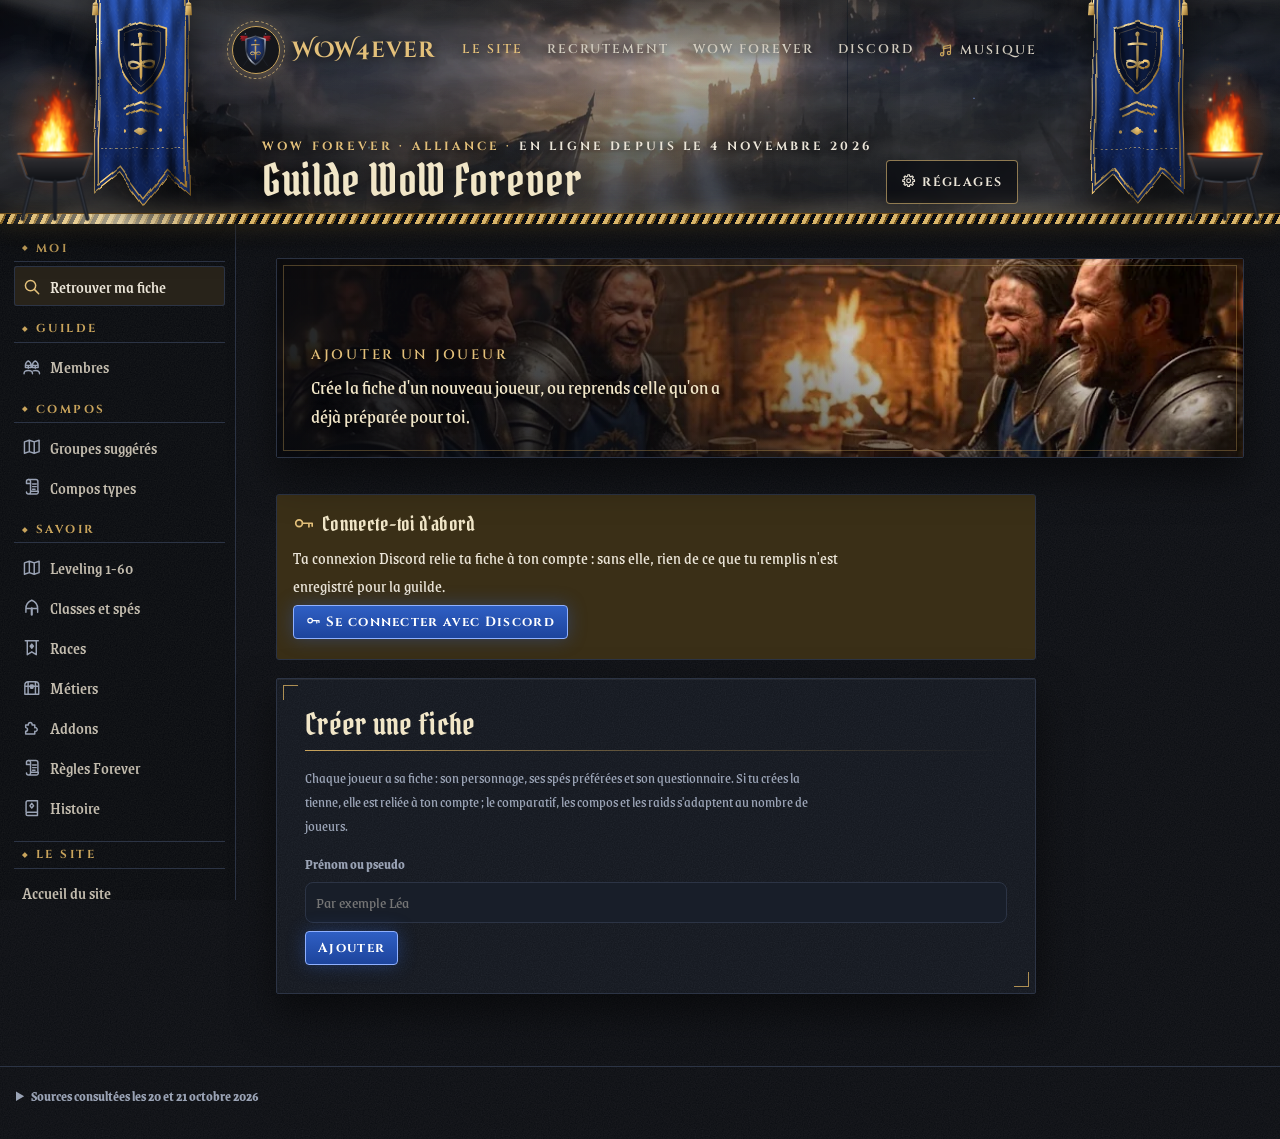
==== commit 2abfcd83: "Liste des personnages de la guilde dans Membres, et son explication sur le site Outil : panneau « Le" ====
--- a/outil/index.html
+++ b/outil/index.html
@@ -6803,6 +6803,20 @@
     <div><h5>Ce qu'il apporte</h5>${co.length ? hbars(co.map(x=>({lab:x.n, v:x.v, col:(CONTRIB_AX.find(y=>y.n === x.n) || {}).col || "--accent"}))) : '<span class="muted small">·</span>'}</div>
     <div><h5>En bref</h5><p class="small">${t ? `<b>${esc(t.code)}</b> ${esc(t.name)}. ` : ""}${mo.length ? `Joue pour ${mo.map(x=>x.n.toLowerCase()).join(" et ")}. ` : ""}${arch.length ? `Profil ${arch.map(x=>x.n.toLowerCase()).join(", ")}.` : ""}</p></div></div>`;
 }
+/* personnages déclarés dans les fiches (principal et secondaires) : la liste de la guilde en jeu */
+function persosHTML(){
+  const R = [];
+  PLAYERS.forEach(p=>{
+    const P = p.perso || {}; if (!P.nom) return;
+    const c = (p.choix || []).find(x=>BI[x]);
+    R.push({nom:P.nom, cls:c ? BI[c].cls : null, niveau:P.niveau || null, roy:P.royaume || "", p, alt:false});
+    (P.alts || []).forEach(a=>{ if (a && a.nom) R.push({nom:a.nom, cls:CLS[a.cls] ? a.cls : null, niveau:a.niveau || null, roy:"", p, alt:true}); });
+  });
+  if (!R.length) return `<p class="muted">Aucun personnage déclaré pour l'instant. Dans ta fiche, le bouton « Déclarer mon personnage » ajoute ton personnage principal et tes secondaires à cette liste.</p>`;
+  R.sort((x,y)=>(y.niveau || 0) - (x.niveau || 0) || String(x.nom).localeCompare(String(y.nom)));
+  const dash = '<span class="muted">·</span>';
+  return `<div class="tablewrap" style="margin:10px 0 0"><table class="dir"><thead><tr><th>Personnage</th><th class="left">Classe</th><th>Niveau</th><th class="left">Royaume</th><th class="left">Joueur</th></tr></thead><tbody>${R.map(r=>`<tr><td><b>${esc(r.nom)}</b>${r.alt ? ' <span class="small muted">secondaire</span>' : ""}</td><td class="left">${r.cls ? `<span style="color:var(${CLS[r.cls].c})">${esc(CLS[r.cls].name)}</span>` : dash}</td><td>${r.niveau ? `<span class="lv-b">${r.niveau}</span>` : dash}</td><td class="left">${r.roy ? esc(r.roy) : dash}</td><td class="left">${pdot(r.p)}${esc(r.p.name)}</td></tr>`).join("")}</tbody></table></div>`;
+}
 function renderAnnuaire(){
   const el = $("guild-annuaire"); if (!el) return;
   if (el.contains(document.activeElement) && document.activeElement.matches("input[data-af]")) { paintAnnuaireRows(); return; }
@@ -6818,6 +6832,8 @@
       <div class="tablewrap" style="margin:10px 0 0"><table class="dir"><thead><tr><th>Joueur</th><th class="left">Spés choisies</th><th class="left">Rôle fin</th><th class="left">Métiers</th><th class="left">Créneaux</th><th>Profil</th><th></th></tr></thead><tbody id="dir-rows"></tbody></table></div>
       <div class="expl"><p>Chaque ligne résume un joueur : ses spés classées (ou, à défaut, ce que ses réponses suggèrent), son rôle fin dominant, ses métiers et ses créneaux.</p><details><summary>Comment c\'est calculé</summary><p>Le rôle fin croise les affinités du joueur avec les 29 builds (60 %) et ce qu'il dit apporter au groupe (40 %). Le profil se remplit avec les réponses ; à partir de 8 réponses, ou dès qu'il a classé ses spés, le détail s'ouvre au clic sur son nom.</p></details></div>
     </div>
+    <div class="spacer"></div>
+    <div class="panel"><h3 class="chart-h">${icn("users")}Les personnages de la guilde</h3><p class="chart-sub">Principaux et secondaires déclarés dans les fiches, pour savoir qui inviter en jeu.</p>${persosHTML()}</div>
     <div class="spacer"></div>
     <div class="panel"><h3 class="chart-h">${icn("hourglass")}Progression vers le 60</h3><p class="chart-sub">Projection semaine par semaine pour les joueurs qui ont indiqué leur temps de jeu, à partir du lancement ou d'aujourd'hui.</p>${PLAYERS.some(p=>progEta(p)) ? `<div class="svg-x">${progChart(PLAYERS.length > 8 ? VIS : PLAYERS)}</div>` : '<p class="muted">Pas encore de temps de jeu renseigné.</p>'}${(()=>{ const G = progGaps(PLAYERS.length > 8 ? VIS : PLAYERS); return G.length ? `<p class="small">${icn("warning")}Vers la semaine ${G[0].w}, ${esc(G[0].mx.p.name)} (niveau ${G[0].mx.l}) aura ${G[0].d} niveaux d'avance sur ${esc(G[0].mn.p.name)} (niveau ${G[0].mn.l}) : prévoyez des sorties de rattrapage ou un personnage secondaire pour jouer ensemble.</p>` : ""; })()}${expl("Où chacun en sera, semaine après semaine, et quand les écarts deviendront gênants pour jouer ensemble.", `Base d'environ ${HOURS_60} h de jeu pour aller du niveau 1 au 60 (Classic), corrigée par la vitesse de la classe d'après les tests bêta. La courbe suit l'effort réel : chaque niveau demande plus d'expérience que le précédent, d'où une montée rapide au début. Point de départ : le niveau déclaré dans la fiche personnage. Au-delà de 5 niveaux d'écart, les quêtes et les donjons communs deviennent difficiles. Avec plus de 8 joueurs, la courbe montre ceux choisis dans les réglages de la page.`)}</div>
     <div class="spacer"></div>
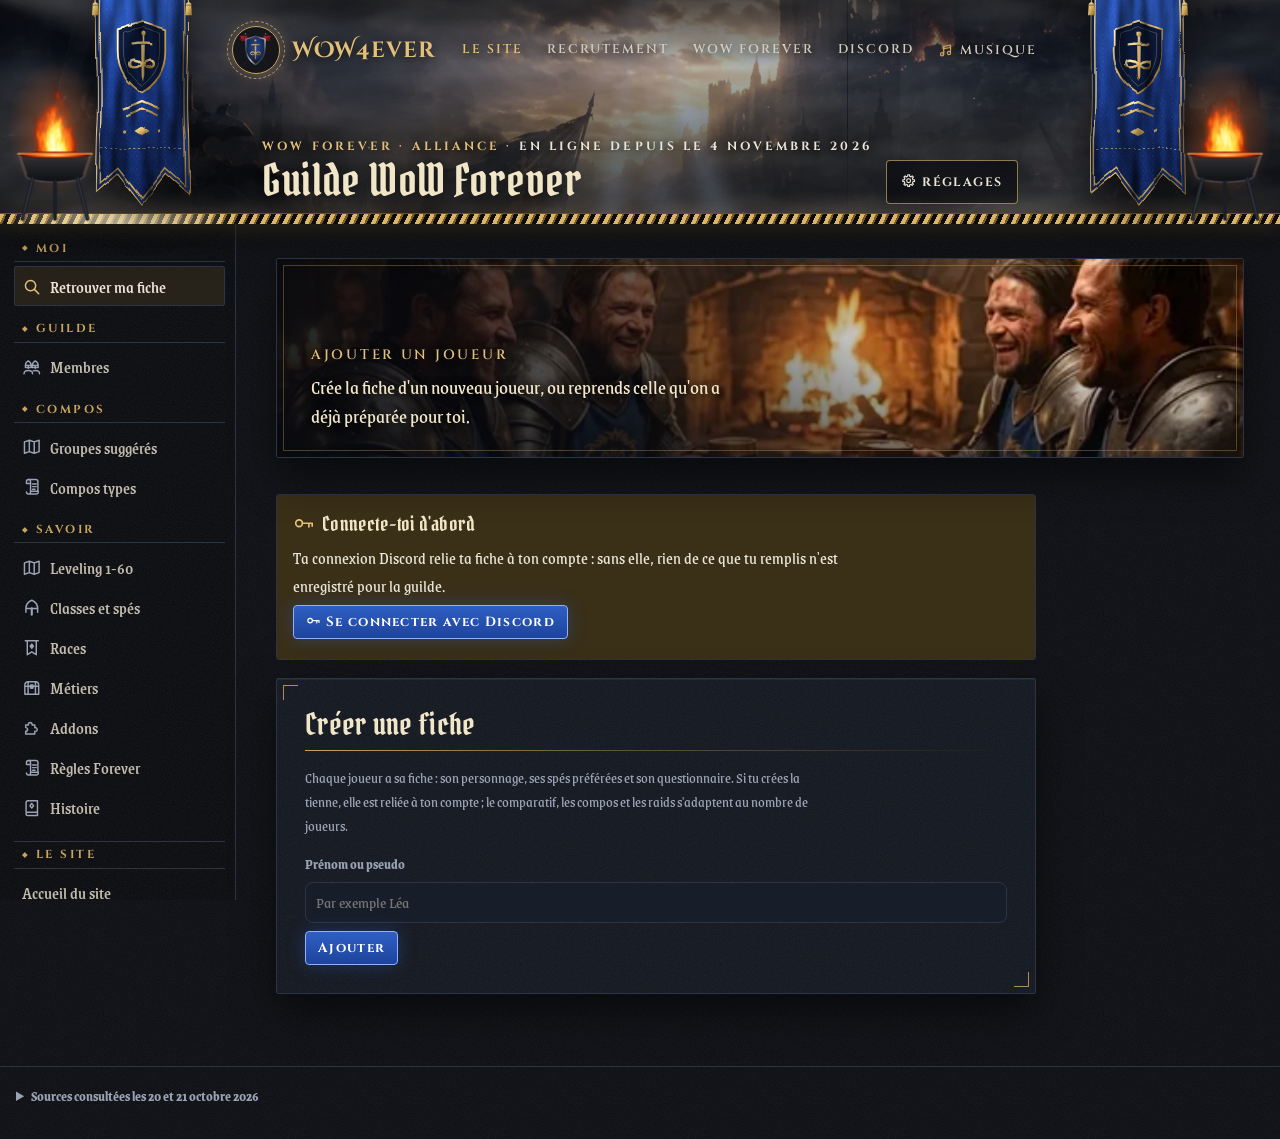
==== commit 61f575f1: "Liste des personnages : classe, race et rôle déclarés dans la fiche Co-Authored-By: Claude Opus 5.5 " ====
--- a/outil/index.html
+++ b/outil/index.html
@@ -6809,13 +6809,14 @@
   PLAYERS.forEach(p=>{
     const P = p.perso || {}; if (!P.nom) return;
     const c = (p.choix || []).find(x=>BI[x]);
-    R.push({nom:P.nom, cls:c ? BI[c].cls : null, niveau:P.niveau || null, roy:P.royaume || "", p, alt:false});
-    (P.alts || []).forEach(a=>{ if (a && a.nom) R.push({nom:a.nom, cls:CLS[a.cls] ? a.cls : null, niveau:a.niveau || null, roy:"", p, alt:true}); });
+    const ri = raceInfo(P.race);
+    R.push({nom:P.nom, cls:CLS[P.cls] ? P.cls : c ? BI[c].cls : null, race:ri ? ri.name : "", role:ROLE_FR[P.role] || "", niveau:P.niveau || null, roy:P.royaume || "", p, alt:false});
+    (P.alts || []).forEach(a=>{ if (a && a.nom) R.push({nom:a.nom, cls:CLS[a.cls] ? a.cls : null, race:"", role:"", niveau:a.niveau || null, roy:"", p, alt:true}); });
   });
   if (!R.length) return `<p class="muted">Aucun personnage déclaré pour l'instant. Dans ta fiche, le bouton « Déclarer mon personnage » ajoute ton personnage principal et tes secondaires à cette liste.</p>`;
   R.sort((x,y)=>(y.niveau || 0) - (x.niveau || 0) || String(x.nom).localeCompare(String(y.nom)));
   const dash = '<span class="muted">·</span>';
-  return `<div class="tablewrap" style="margin:10px 0 0"><table class="dir"><thead><tr><th>Personnage</th><th class="left">Classe</th><th>Niveau</th><th class="left">Royaume</th><th class="left">Joueur</th></tr></thead><tbody>${R.map(r=>`<tr><td><b>${esc(r.nom)}</b>${r.alt ? ' <span class="small muted">secondaire</span>' : ""}</td><td class="left">${r.cls ? `<span style="color:var(${CLS[r.cls].c})">${esc(CLS[r.cls].name)}</span>` : dash}</td><td>${r.niveau ? `<span class="lv-b">${r.niveau}</span>` : dash}</td><td class="left">${r.roy ? esc(r.roy) : dash}</td><td class="left">${pdot(r.p)}${esc(r.p.name)}</td></tr>`).join("")}</tbody></table></div>`;
+  return `<div class="tablewrap" style="margin:10px 0 0"><table class="dir"><thead><tr><th>Personnage</th><th class="left">Classe</th><th class="left">Race</th><th class="left">Rôle</th><th>Niveau</th><th class="left">Royaume</th><th class="left">Joueur</th></tr></thead><tbody>${R.map(r=>`<tr><td><b>${esc(r.nom)}</b>${r.alt ? ' <span class="small muted">secondaire</span>' : ""}</td><td class="left">${r.cls ? `<span style="color:var(${CLS[r.cls].c})">${esc(CLS[r.cls].name)}</span>` : dash}</td><td class="left">${r.race ? esc(r.race) : dash}</td><td class="left">${r.role ? esc(r.role) : dash}</td><td>${r.niveau ? `<span class="lv-b">${r.niveau}</span>` : dash}</td><td class="left">${r.roy ? esc(r.roy) : dash}</td><td class="left">${pdot(r.p)}${esc(r.p.name)}</td></tr>`).join("")}</tbody></table></div>`;
 }
 function renderAnnuaire(){
   const el = $("guild-annuaire"); if (!el) return;
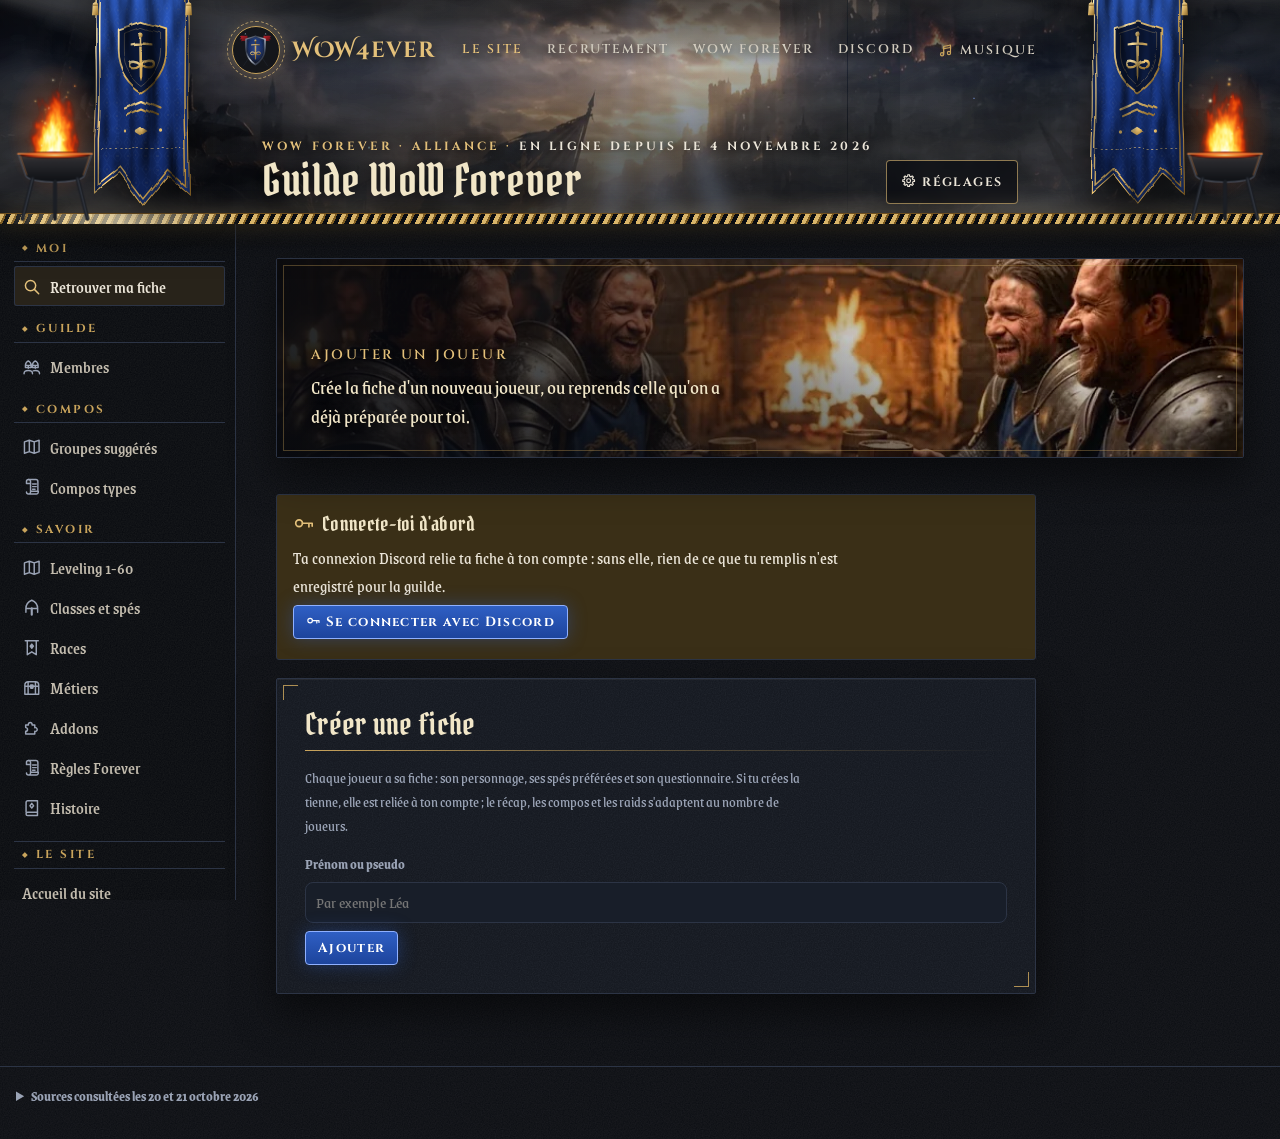
==== commit e758e5f9: "Groupes suggérés : corrections de relecture Le bouton vers Compo du groupe ne s'affiche que pour qui" ====
--- a/outil/index.html
+++ b/outil/index.html
@@ -1977,7 +1977,7 @@
       <div id="claim-box" style="max-width:760px"></div>
       <div class="panel" style="max-width:760px">
         <h2 class="h2">Créer une fiche</h2>
-        <p class="small muted">Chaque joueur a sa fiche : son personnage, ses spés préférées et son questionnaire. Si tu crées la tienne, elle est reliée à ton compte ; le comparatif, les compos et les raids s'adaptent au nombre de joueurs.</p>
+        <p class="small muted">Chaque joueur a sa fiche : son personnage, ses spés préférées et son questionnaire. Si tu crées la tienne, elle est reliée à ton compte ; le récap, les compos et les raids s'adaptent au nombre de joueurs.</p>
         <div class="addp"><label for="newname">Prénom ou pseudo</label><input id="newname" type="text" maxlength="24" autocomplete="off" placeholder="Par exemple Léa"><div class="row"><button class="btn primary" data-act="addplayer">Ajouter</button><span class="small muted" id="addmsg"></span></div></div>
       </div>
     </section>
@@ -2031,7 +2031,7 @@
       </div>
       <div class="spacer"></div>
       <div class="cmp-grid">
-        <div class="panel"><h3 class="chart-h">Lecture du comparatif</h3><p class="chart-sub">Points d'accord et de tension repérés dans les réponses.</p><ul class="reading" id="cmp-reading"></ul></div>
+        <div class="panel"><h3 class="chart-h">Lecture du récap</h3><p class="chart-sub">Points d'accord et de tension repérés dans les réponses.</p><ul class="reading" id="cmp-reading"></ul></div>
         <div class="panel"><h3 class="chart-h">Quand la guilde est là</h3><p class="chart-sub">La semaine en roue : jour par jour, la journée, le soir et la nuit.</p><div id="cmp-week"></div><details class="vz-d"><summary>Le tableau des créneaux, joueur par joueur</summary><div class="tablewrap" style="margin:8px 0 0"><table class="slot" id="cmp-slots"></table></div></details></div>
       </div>
       <div class="spacer"></div>
@@ -5397,7 +5397,7 @@
 const ROLE_ICON = {gm:"key", chef:"gm", officier:"officer", membre:"member", invite:"guest", visiteur:"visitor"};
 const ROLE_KEYS = ["chef","officier","membre","invite"];
 /* pages réglables par rôle ; « fiches » = les questionnaires détaillés des autres joueurs */
-const TABS_CFG = [["annuaire","Guilde et profils synthétiques"],["comparatif","Récap de nos membres"],["suggeres","Groupes suggérés"],["compo","Compo du groupe"],["compositeur","Compositeur"],["sorties","Sorties"],["raid","Raids"],["groupes","Groupes de leveling"],["leveling","Leveling"],["histoire","Histoire"],["compos","Compos types"],["classes","Classes et spés"],["races","Races"],["metiers","Métiers"],["addons","Addons"],["regles","Règles Forever"]];
+const TABS_CFG = [["annuaire","Guilde et profils synthétiques"],["comparatif","Récap de nos membres"],["compo","Compo du groupe"],["compositeur","Compositeur"],["sorties","Sorties"],["raid","Raids"],["groupes","Groupes de leveling"],["leveling","Leveling"],["histoire","Histoire"],["compos","Compos types"],["classes","Classes et spés"],["races","Races"],["metiers","Métiers"],["addons","Addons"],["regles","Règles Forever"]];
 const ALL_TABS = TABS_CFG.map(t=>t[0]);
 const PERM_DEFAULT = {
   chef:{tabs:ALL_TABS.slice(), fiches:true, gerer:true},
@@ -5975,13 +5975,14 @@
     <span>${icn("crown")}${ch.length ? ch.map((id,k)=>`${k+1}. ${esc(bName(BI[id]))}`).join(" · ") : '<span class="muted">aucune spé classée</span>'}</span>
     ${edit ? `<span class="row"><button class="btn sm" data-act="editperso" data-p="${p.id}">${P.nom ? "Modifier mon personnage" : "Déclarer mon personnage"}</button><button class="btn sm" data-chopen="${p.id}">Classer mes spés</button></span>` : ""}</div>`;
   const profOpts = sel => `<option value="">Aucun</option>` + Object.keys(PROF).map(k=>`<option value="${k}"${sel === k ? " selected" : ""}>${esc(PROF[k].n)}</option>`).join("");
-  const b0 = mainBuild(p), fCls = P.cls || (b0 ? b0.cls : ""), fRace = P.race || (b0 && b0.cls === fCls ? raceFor(b0, state.answers[p.id] || {}) : ""), fRole = P.role || (b0 && b0.cls === fCls ? b0.role : "");
+  const b0 = mainBuild(p), fCls = P.cls || "", fRace = P.race || "", fRole = P.role || "";
+  const hCls = b0 ? CLS[b0.cls].name : "", hRace = b0 && (!fCls || fCls === b0.cls) ? raceInfo(raceFor(b0, state.answers[p.id] || {})) : null;
   const form = edit ? `<div class="perso-f" id="pf-form-${p.id}" hidden><div class="sf">
     <label>Nom du personnage<input id="pf-nom-${p.id}" type="text" maxlength="24" value="${esc(P.nom || "")}"></label>
     <label>Royaume<input id="pf-roy-${p.id}" type="text" maxlength="30" value="${esc(P.royaume || "")}"></label>
     <label>Niveau<input id="pf-lvl-${p.id}" type="number" min="1" max="60" value="${esc(P.niveau || 1)}"></label>
-    <label>Classe<select id="pf-cls-${p.id}" data-pfcls="${p.id}"><option value="">Choisis ta classe</option>${CLS_ORDER.map(c=>`<option value="${c}"${fCls === c ? " selected" : ""}>${CLS[c].name}</option>`).join("")}</select></label>
-    <label>Race<select id="pf-race-${p.id}" data-pfrace="${p.id}">${raceOpts(fCls, fRace)}</select></label>
+    <label>Classe<select id="pf-cls-${p.id}" data-pfcls="${p.id}"><option value="">Choisis ta classe${hCls ? ` (conseil : ${hCls})` : ""}</option>${CLS_ORDER.map(c=>`<option value="${c}"${fCls === c ? " selected" : ""}>${CLS[c].name}</option>`).join("")}</select></label>
+    <label>Race<select id="pf-race-${p.id}" data-pfrace="${p.id}">${raceOpts(fCls, fRace, hRace ? hRace.name : "")}</select></label>
     <label>Rôle<select id="pf-role-${p.id}">${roleOpts(fCls, fRole)}</select></label>
     <label>Pseudo Discord<input id="pf-dis-${p.id}" type="text" maxlength="40" placeholder="pour relier tes messages Discord" value="${esc(P.discord || "")}"></label>
     ${[0,1].map(i=>`<label>Métier ${i+1}<select id="pf-m${i}-${p.id}">${profOpts(M[i] ? M[i].k : "")}</select></label><label>Palier<input id="pf-ml${i}-${p.id}" type="number" min="0" max="300" value="${M[i] ? M[i].lvl || 0 : 0}"></label>`).join("")}</div>
@@ -5998,10 +5999,10 @@
 function clsRoles(c){ return ["tank","heal","dps"].filter(k=>k === "dps" || B.some(b=>b.cls === c && (b.role === k || (k === "tank" ? b.tc : b.hc) >= .6))); }
 function startOf(race){ const ri = raceInfo(race); if (!ri) return null; const F = lvrSet(ri.fac), z = F.raceZone[race]; return z && F.zones[z] ? {fac:ri.fac, z, Z:F.zones[z], F} : null; }
 function persoTxt(P){ const ri = raceInfo(P.race), s = startOf(P.race); return [ri ? ri.name : "", CLS[P.cls] ? CLS[P.cls].name : "", ROLE_FR[P.role] || ""].filter(Boolean).join(" · ") + (s ? ", départ " + s.Z.name : ""); }
-function raceOpts(cls, sel){
+function raceOpts(cls, sel, hint){
   const grp = (fac, L) => L.length ? `<optgroup label="${FAC_NAME[fac]}">${L.map(r=>`<option value="${r}"${r === sel ? " selected" : ""}>${esc(raceInfo(r).name)}</option>`).join("")}</optgroup>` : "";
   const A = cls ? CLASS_RACES[cls] || [] : FAC_RACES.alliance, H = cls ? CLASS_RACES_H[cls] || [] : FAC_RACES.horde;
-  return `<option value="">Choisis ta race</option>` + grp("alliance", A) + grp("horde", H);
+  return `<option value="">Choisis ta race${hint ? ` (conseil : ${esc(hint)})` : ""}</option>` + grp("alliance", A) + grp("horde", H);
 }
 function roleOpts(cls, sel){
   const L = cls ? clsRoles(cls) : ["tank","heal","dps"]; if (L.length === 1) sel = L[0];
@@ -6022,7 +6023,7 @@
   if (g <= 1) return [byLv(M).sort((a,b)=>RO[persoRole(a)] - RO[persoRole(b)])];
   const G = Array.from({length:g}, ()=>[]), pool = [];
   ["tank","heal"].forEach(r=>byLv(M.filter(p=>persoRole(p) === r)).forEach((p,i)=>{ if (i < g) G[i].push(p); else pool.push(p); }));
-  const avg = L => L.reduce((s,p)=>s + lvlOf(p), 0) / L.length, gap = (L, p) => L.length ? Math.abs(avg(L) - lvlOf(p)) : 0;
+  const avg = L => L.reduce((s,p)=>s + lvlOf(p), 0) / L.length, gap = (L, p) => L.length ? Math.abs(avg(L) - lvlOf(p)) : Infinity;
   byLv(M.filter(p=>persoRole(p) === "dps").concat(pool)).forEach(p=>{ G.filter(L=>L.length < 5).sort((x,y)=>(gap(x, p) - gap(y, p)) || (x.length - y.length))[0].push(p); });
   return G.map(L=>L.sort((a,b)=>(RO[persoRole(a)] - RO[persoRole(b)]) || (lvlOf(b) - lvlOf(a)) || a.name.localeCompare(b.name)));
 }
@@ -6051,7 +6052,7 @@
     const st = (N.length ? `Il manque ${NJ(N)}` : "Tank et soin en place") + (free ? `, ${free} place${free > 1 ? "s" : ""} libre${free > 1 ? "s" : ""}` : ", groupe complet");
     return `<div class="sg-g"><div class="sg-gh"><b>${n > 1 ? "Groupe " + (i + 1) : G.length > 1 ? "Le groupe" : "Seul pour l'instant"}</b><span class="small muted">${lo === hi ? "niveau " + lo : `niveaux ${lo} à ${hi}`}</span></div>
       <ul class="sg-m">${G.map(member).join("")}</ul><p class="small${N.length ? " sg-warn" : ""}" style="margin:0 0 8px">${st}.</p>
-      ${G.length > 1 ? `<button class="btn sm" data-sgcompo="${G.map(p=>p.id).join(",")}">${icn("users")}Ouvrir dans Compo du groupe</button>` : ""}</div>`; };
+      ${G.length > 1 && canSee("compo") ? `<button class="btn sm" data-sgcompo="${G.map(p=>p.id).join(",")}">${icn("users")}Ouvrir dans Compo du groupe</button>` : ""}</div>`; };
   const zoneCard = x => { const {s} = x, big = Zs.filter(y=>y.s.fac === s.fac && y.k !== x.k && y.M.length > 1).sort((a,b)=>b.M.length - a.M.length)[0];
     let alone = "";
     if (x.M.length === 1 && big){ const p = x.M[0], how = (s.F.travel[big.s.z] || {})[s.z] || "", alt = big.s.Z.races.filter(r=>classRaces(p.perso.cls, s.fac).includes(r) && !isSky(r));
@@ -8065,7 +8066,7 @@
     <li>${icn("gate")}<span><b>La couronne murale</b> : les tours du château disent ton engagement, ${cr.towers} sur 3${cr.eng != null ? ` (moyenne des jauges : ${cr.eng}/100)` : ""}.</span></li>
     <li>${icn("scroll")}<span><b>La devise</b> : ton archétype dominant.</span></li></ul>`;
   return gc("Ton blason", "Tes armoiries, tirées de tes réponses.", `<div class="vz-row"><div class="vz-shw">${vzShield(p, cr, "s" + p.id)}</div>${leg}</div>`, false,
-    ["Chaque pièce du blason dit une partie de ton profil, avec le vocabulaire des hérauts : on le compare à ceux du groupe dans le comparatif.", "Émaux : chacun des 16 archétypes a sa couleur héraldique (gueules, azur, sinople, sable, pourpre, tanné) ; on prend ton archétype le plus fort, puis le suivant d'une autre couleur. Partition : le rôle de ton premier choix de spé, sinon celui déduit des réponses. Emblème : l'icône de ton premier choix de spé, sinon de la spé la plus proche de tes réponses. Couronne murale : moyenne des cinq jauges d'engagement (technicité, JcJ, social, autonomie, Hardcore), une tour dès 35, deux dès 55, trois dès 75."]);
+    ["Chaque pièce du blason dit une partie de ton profil, avec le vocabulaire des hérauts : on le compare à ceux du groupe dans le Récap de nos membres.", "Émaux : chacun des 16 archétypes a sa couleur héraldique (gueules, azur, sinople, sable, pourpre, tanné) ; on prend ton archétype le plus fort, puis le suivant d'une autre couleur. Partition : le rôle de ton premier choix de spé, sinon celui déduit des réponses. Emblème : l'icône de ton premier choix de spé, sinon de la spé la plus proche de tes réponses. Couronne murale : moyenne des cinq jauges d'engagement (technicité, JcJ, social, autonomie, Hardcore), une tour dès 35, deux dès 55, trois dès 75."]);
 }
 /* ---- feuille de personnage ---- */
 const vzAx = (L, n) => L.find(x=>x.n === n);
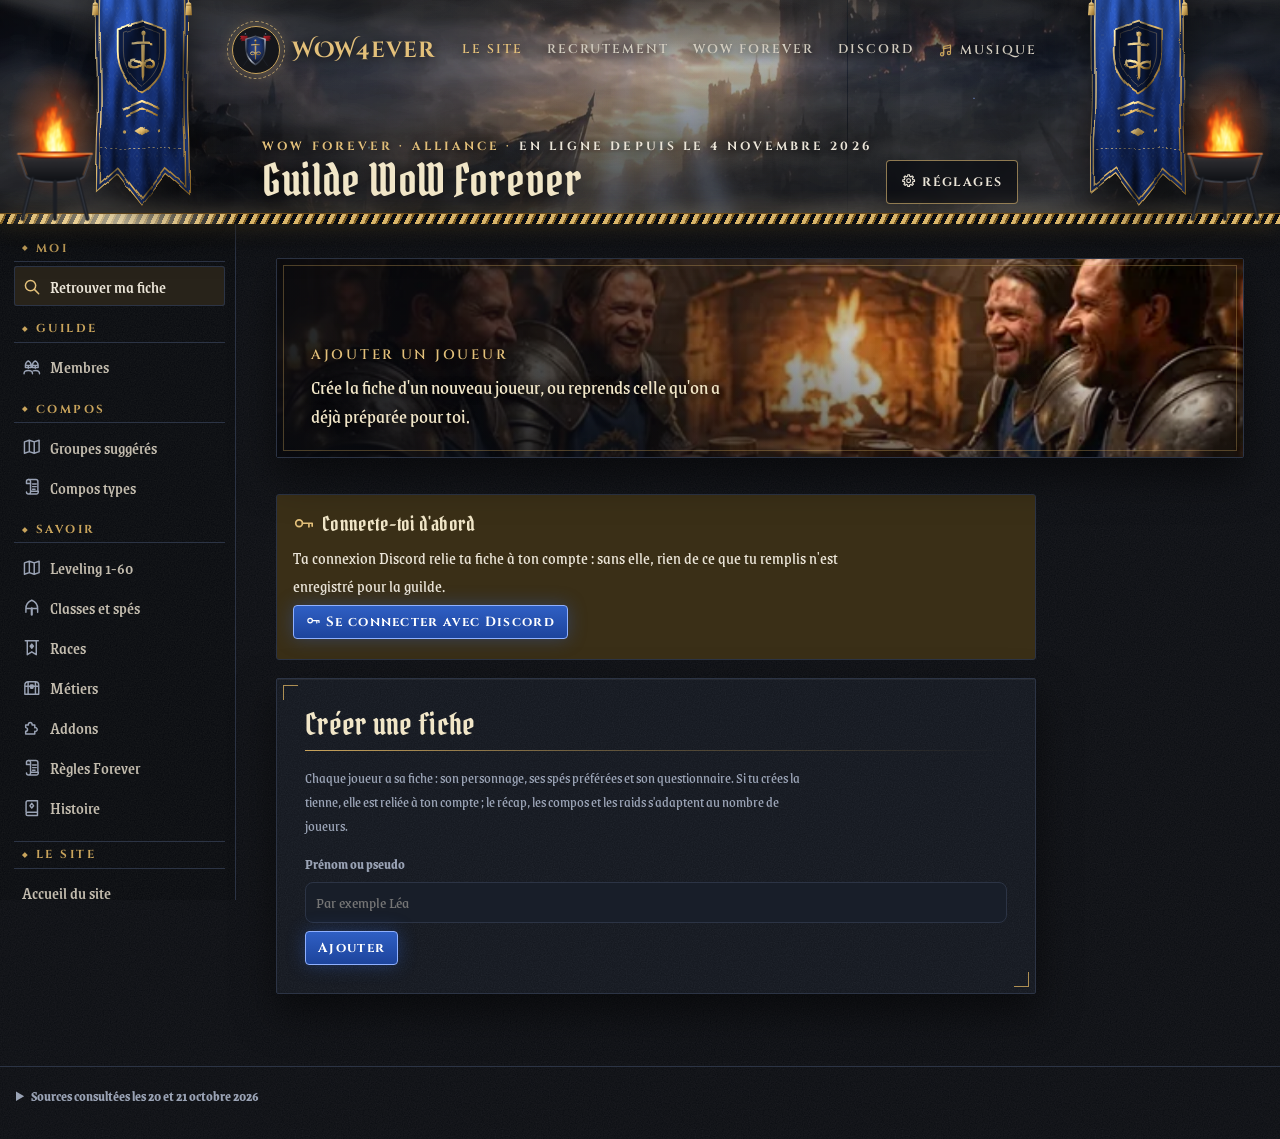
==== commit a5f27524: "Addons : sélection des essentiels, 8 addons ajoutés, liste revue au lendemain de la sortie Essentiel" ====
--- a/outil/index.html
+++ b/outil/index.html
@@ -1569,6 +1569,7 @@
 .ad-card p{margin:0}
 .ad-card[hidden],.ad-cat[hidden],.ad-empty[hidden]{display:none}
 .ad-top{display:flex;align-items:flex-start;justify-content:space-between;gap:8px}
+.ad-essb{margin:2px 0 0;display:inline-flex;align-items:center;gap:4px;color:var(--gold,#e3c07a);font-weight:600}.ad-essb svg{width:14px;height:14px}
 .ad-name{font-weight:700;font-size:1.02rem;color:var(--gold);text-decoration:none}
 .ad-name:hover{text-decoration:underline}
 .ad-st{flex:none;font-size:.72rem;border-radius:999px;padding:2px 8px;border:1px solid var(--line);color:var(--muted);white-space:nowrap}
@@ -7944,7 +7945,7 @@
 
 
 /* ================= Addons WoW Forever (recherche et liens vérifiés le 23 octobre 2026) ================= */
-const ADDONS = {"checked":"2026-10-23","notes":["Forever tourne sur le client Retail de Midnight (interface 16001) : les addons Classic ne se chargent pas.","Sur CurseForge, utiliser le filtre WoW Forever et prendre le fichier qui finit par -forever quand il existe ; un fichier antérieur à début 2026 a peu de chances de fonctionner.","Installer BugSack et BugGrabber en premier pour voir les erreurs Lua.","Midnight ferme le journal de combat aux addons : compteurs, alertes et suivis de recharges en font moins qu'avant.","Une seule interface complète, une seule carte du monde et un seul outil d'itinéraire à la fois ; exporter ses réglages avant de mettre à jour un addon en bêta.","Liens vérifiés un par un sur CurseForge le 23 octobre 2026 ; les téléchargements sont ceux de chaque projet sur CurseForge."],"cats":[{"id":"ui","t":"Interface et barres"},{"id":"quetes","t":"Quêtes et leveling"},{"id":"confort","t":"Confort au quotidien"},{"id":"sacs","t":"Sacs, hôtel des ventes et métiers"},{"id":"cartes","t":"Cartes et navigation"},{"id":"donjons","t":"Donjons, boss et butin"},{"id":"combat","t":"Dégâts, menace et alertes"},{"id":"soins","t":"Soins et cadres de groupe"},{"id":"auras","t":"Auras, recharges et barres de vie"},{"id":"jcj","t":"JcJ"}],"addons":[{"name":"Bartender4","cat":"ui","why":"Remplace les barres d'action : nombre, taille, position et visibilité de chaque barre.","status":"compatible","url":"https://www.curseforge.com/wow/addons/bartender4","dl":"81,9 M","rec":["Kami Labs"],"note":"Pas de fichier -forever, le fichier Retail se charge."},{"name":"ClassicUI Forever","cat":"ui","why":"Redonne l'allure de l'interface vanilla (barres et cadres) par-dessus le mode Édition.","status":"forever","url":"https://www.curseforge.com/wow/addons/classicui-forever","dl":"134,3 k","rec":["Kami Labs","ExitLag","Gfinity"],"note":"Conflit avec DarkMode. Une seule interface complète à la fois."},{"name":"ForeverUI","cat":"ui","why":"Interface complète pensée pour Forever : cadres de groupe et de raid, compteur intégré, aide aux sacs et au butin.","status":"forever","url":"https://www.curseforge.com/wow/addons/foreverui","dl":"21,0 k","rec":["Kami Labs","Gfinity"],"note":"Ne pas confondre avec Forever UI (autre projet). Une seule interface complète à la fois."},{"name":"ElvUI","cat":"ui","why":"Suite d'interface complète et très réglable qui remplace la quasi-totalité de l'interface Blizzard.","status":"compatible","url":"https://tukui.org/elvui","dl":null,"rec":["Kami Labs","Gfinity"],"note":"Hors CurseForge : à prendre sur tukui.org. Une seule interface complète à la fois."},{"name":"EllesmereUI","cat":"ui","why":"Suite moderne écrite pour Midnight, avec minicarte et gestionnaire de recharges intégrés.","status":"compatible","url":"https://www.curseforge.com/wow/addons/ellesmereui","dl":"7,7 M","rec":["Kami Labs","Icy Veins"],"note":"Une seule interface complète à la fois."},{"name":"MoveAny","cat":"ui","why":"Déplace et redimensionne les fenêtres et éléments que le mode Édition ne gère pas.","status":"forever","url":"https://www.curseforge.com/wow/addons/moveany","dl":"21,7 M","rec":["Kami Labs"],"note":"Prendre le fichier -forever."},{"name":"Prat 3.0","cat":"ui","why":"Personnalise le chat : horodatage, couleurs de classe, historique, liens et filtres.","status":"compatible","url":"https://www.curseforge.com/wow/addons/prat-3-0","dl":"35,0 M","rec":["WowVendor"],"note":"Ne pas prendre Prat 3.0 (Classic), qui ne se charge pas sur Forever."},{"name":"Questie","cat":"quetes","why":"Affiche donneurs de quêtes, objectifs et points de rendu sur la carte et la minicarte.","status":"forever","url":"https://www.curseforge.com/wow/addons/questie","dl":"209,5 M","rec":["Kami Labs","Gfinity","ExitLag","WowVendor"],"note":"Base de quêtes issue de Classic : les quêtes inédites de Forever peuvent manquer."},{"name":"RestedXP Guide","cat":"quetes","why":"Guide de leveling optimisé avec flèche, suivi des quêtes et itinéraire adapté au personnage.","status":"compatible","url":"https://www.curseforge.com/wow/addons/restedxp-guide","dl":"27,9 M","rec":["Kami Labs","Icy Veins"],"note":"Gratuit jusqu'au niveau 20, guide complet payant."},{"name":"Guidelime","cat":"quetes","why":"Guide pas à pas gratuit avec flèche et étape suivante, qui lit des guides écrits par la communauté.","status":"compatible","url":"https://www.curseforge.com/wow/addons/guidelime","dl":"5,4 M","rec":["Kami Labs"],"note":"Alternative gratuite à RestedXP : ne pas utiliser les deux ensemble. Installer aussi le guide TUGs."},{"name":"TUGs Leveling Guide","cat":"quetes","why":"Guide de leveling gratuit pour Guidelime, avec une route Forever de 12 à 30 puis la route vanilla.","status":"compatible","url":"https://www.curseforge.com/wow/addons/guidelime_tugs","dl":"4,1 M","rec":["Kami Labs"],"note":"Nécessite Guidelime. Route 30 à 60 mise à jour après la sortie."},{"name":"Nova Spell Rank Checker","cat":"quetes","why":"Signale les sorts encore au rang périmé dans les barres d'action après un passage chez le maître.","status":"forever","url":"https://www.curseforge.com/wow/addons/nova-spell-rank-checker","dl":"301,6 k","rec":["Kami Labs"],"note":null},{"name":"Talents Forever","cat":"quetes","why":"Calculateur de talents en jeu pour préparer, tester et partager un build sans dépenser de points.","status":"forever","url":"https://www.curseforge.com/wow/addons/talents-forever","dl":"180,3 k","rec":["Icy Veins"],"note":"Ne pas confondre avec TalentsForever ni Forever Talents."},{"name":"Forever Quest Tint","cat":"quetes","why":"Colore dans le journal les quêtes absentes du Classic d'origine pour repérer le contenu inédit.","status":"forever","url":"https://www.curseforge.com/wow/addons/forever-quest-tint","dl":"68,6 k","rec":["Kami Labs"],"note":null},{"name":"QuestieTrace","cat":"quetes","why":"Enregistre les quêtes inédites de Forever et les envoie à l'équipe Questie pour compléter sa base.","status":"forever","url":"https://www.curseforge.com/wow/addons/questietrace","dl":"20,1 k","rec":["Kami Labs"],"note":"Complément de Questie, utile pour la communauté plus que pour soi."},{"name":"Leatrix Plus","cat":"confort","why":"Regroupe des dizaines de petits réglages : vente auto des objets gris, réparation, zoom caméra, refus des duels.","status":"forever","url":"https://www.curseforge.com/wow/addons/leatrix-plus","dl":"73,9 M","rec":["Kami Labs","Gfinity","WowVendor"],"note":"Prendre le fichier -forever. Menu avec /ltp."},{"name":"BugSack","cat":"confort","why":"Range les erreurs Lua dans un sac consultable au lieu de les afficher en plein écran.","status":"compatible","url":"https://www.curseforge.com/wow/addons/bugsack","dl":"17,5 M","rec":["Kami Labs","Icy Veins"],"note":"Nécessite BugGrabber. À installer en premier."},{"name":"BugGrabber","cat":"confort","why":"Capture les erreurs Lua pour BugSack et les autres addons de diagnostic.","status":"compatible","url":"https://www.curseforge.com/wow/addons/bug-grabber","dl":"19,0 M","rec":["Kami Labs","Icy Veins"],"note":"À installer avec BugSack."},{"name":"ForeverPlus","cat":"confort","why":"Confort taillé pour Forever : prise et rendu auto des quêtes, achat des composants exacts, infobulles enrichies.","status":"forever","url":"https://www.curseforge.com/wow/addons/foreverplus","dl":"49,1 k","rec":["Kami Labs","Gfinity"],"note":"Traduit en français. Ne pas confondre avec ForeverPlusPlus."},{"name":"Myslot","cat":"confort","why":"Exporte et importe barres d'action, macros et raccourcis pour équiper un reroll en une minute.","status":"compatible","url":"https://www.curseforge.com/wow/addons/myslot","dl":"5,2 M","rec":["Kami Labs"],"note":null},{"name":"Bagnon","cat":"sacs","why":"Fusionne les sacs et la banque en une fenêtre avec recherche, tri et décompte des objets par personnage.","status":"compatible","url":"https://www.curseforge.com/wow/addons/bagnon","dl":"168,6 M","rec":["Kami Labs","WowVendor","Gfinity","ExitLag"],"note":"Icy Veins conseille plutôt Baganator : un seul gestionnaire de sacs."},{"name":"Auctionator","cat":"sacs","why":"Simplifie l'hôtel des ventes : recherche, historique des prix et mise en vente rapide.","status":"compatible","url":"https://www.curseforge.com/wow/addons/auctionator","dl":"203,7 M","rec":["Kami Labs","WowVendor","Gfinity"],"note":"À utiliser à la place de TSM."},{"name":"SkillUp Forever","cat":"sacs","why":"Indique la chance de monter le métier et le coût de chaque recette pour monter au moins cher.","status":"forever","url":"https://www.curseforge.com/wow/addons/skillup-forever","dl":"76,0 k","rec":["Kami Labs"],"note":"Prendre le fichier -forever."},{"name":"Blackthornes Tradeskills","cat":"sacs","why":"Fenêtre de métiers enrichie avec plus de 600 recettes, leurs sources et les composants manquants.","status":"forever","url":"https://www.curseforge.com/wow/addons/blackthornes-tradeskills","dl":"14,7 k","rec":["Kami Labs"],"note":"Prendre le fichier -forever."},{"name":"Extended Vendor Forever","cat":"sacs","why":"Agrandit la fenêtre du marchand avec plus d'objets par page et des filtres.","status":"forever","url":"https://www.curseforge.com/wow/addons/extended-vendor-forever","dl":"10,7 k","rec":["Kami Labs"],"note":"Un seul addon de fenêtre marchand ; vérifier l'option de vente auto."},{"name":"Leatrix Maps","cat":"cartes","why":"Améliore la carte du monde : coordonnées, icônes de donjons et de raids, zones non explorées révélées.","status":"forever","url":"https://www.curseforge.com/wow/addons/leatrix-maps","dl":"41,0 M","rec":["Kami Labs","Icy Veins","WowVendor"],"note":"Prendre le fichier -forever. Conflit avec OpenMap : choisir l'un des deux."},{"name":"OpenMap","cat":"cartes","why":"Carte du monde à zoom fluide avec boss, butins, objectifs de quêtes, trajets de vol et de bateau.","status":"forever","url":"https://www.curseforge.com/wow/addons/openmap","dl":"105,4 k","rec":["Gfinity","Kami Labs"],"note":"En bêta. Conflit avec Leatrix Maps et Mapster : choisir l'un des deux."},{"name":"TomTom","cat":"cartes","why":"Pose des repères par coordonnées et affiche une flèche de direction, y compris vers son cadavre.","status":"compatible","url":"https://www.curseforge.com/wow/addons/tomtom","dl":"90,7 M","rec":["Kami Labs","WowVendor"],"note":null},{"name":"Shortest Path Forever","cat":"cartes","why":"Calcule le trajet le plus court vers un point de la carte, vols et portails compris.","status":"forever","url":"https://www.curseforge.com/wow/addons/shortest-path-forever","dl":"93,7 k","rec":["Kami Labs"],"note":"Maj + clic sur la carte. Un seul outil d'itinéraire (pas Mapzeroth ni Travelcraft en plus)."},{"name":"HandyNotes: WoW Forever","cat":"cartes","why":"Ajoute sur la carte les points d'intérêt du contenu Forever : rares, trésors, nouveautés de l'île de Zephras.","status":"forever","url":"https://www.curseforge.com/wow/addons/handynotes-wow-forever","dl":"18,4 k","rec":["Kami Labs","WowVendor"],"note":"Nécessite le cœur HandyNotes, dont seul le fichier alpha se charge pour l'instant.","req":{"name":"HandyNotes","url":"https://www.curseforge.com/wow/addons/handynotes"}},{"name":"RareScanner","cat":"cartes","why":"Alerte quand un monstre rare, un trésor ou un événement apparaît à proximité et le place sur la carte.","status":"forever","url":"https://www.curseforge.com/wow/addons/rarescanner","dl":"139,6 M","rec":["Kami Labs","WowVendor"],"note":"Prendre le fichier RareScanner_FOREVER (bêta). Pas avec SilverDragon."},{"name":"Minimap Button: Forever","cat":"cartes","why":"Range les boutons d'addons de la minicarte dans une barre mobile.","status":"forever","url":"https://www.curseforge.com/wow/addons/minimap-button-forever","dl":"1,6 k","rec":["Kami Labs"],"note":null},{"name":"Deadly Boss Mods","cat":"donjons","why":"Alertes et barres de temps sur les techniques des boss en donjon et en raid.","status":"compatible","url":"https://www.curseforge.com/wow/addons/deadly-boss-mods","dl":"637,8 M","rec":["Kami Labs","Gfinity"],"note":"Seul boss mod avec des modules Forever, préférable à BigWigs."},{"name":"AtlasLoot Classic Forever","cat":"donjons","why":"Consulte en jeu les tables de butin des donjons, raids et métiers, avec les listes BiS par phase.","status":"forever","url":"https://www.curseforge.com/wow/addons/atlasloot-forever","dl":"6,1 M","rec":["Kami Labs","WowVendor"],"note":"Certains objets inédits restent masqués tant qu'ils n'ont pas été vus sur un serveur."},{"name":"DungeonJournal","cat":"donjons","why":"Journal des donjons façon Retail : butins possibles, quêtes liées, niveau requis.","status":"forever","url":"https://www.curseforge.com/wow/addons/dungeonjournal","dl":"1,4 M","rec":["Kami Labs","Icy Veins"],"note":"Commande /dj. Tables incomplètes au-delà du niveau 30 et en raid."},{"name":"Nova Instance Tracker","cat":"donjons","why":"Suit les verrous d'instance, le nombre d'entrées par heure et le temps de chaque run.","status":"compatible","url":"https://www.curseforge.com/wow/addons/nova-instance-tracker","dl":"18,8 M","rec":["Kami Labs"],"note":null},{"name":"Pawn","cat":"donjons","why":"Note chaque objet selon les statistiques de sa spécialisation et signale les améliorations.","status":"forever","url":"https://www.curseforge.com/wow/addons/pawn","dl":"129,9 M","rec":["Kami Labs"],"note":null},{"name":"Details! Damage Meter","cat":"combat","why":"Compteur de dégâts, soins et dégâts subis, plus détaillé que le compteur intégré.","status":"compatible","url":"https://www.curseforge.com/wow/addons/details","dl":"371,3 M","rec":["Kami Labs","Icy Veins","Gfinity","ExitLag"],"note":"Passer au fichier alpha si les fenêtres restent vides."},{"name":"Forever Meter","cat":"combat","why":"Compteur dédié à Forever qui ajoute la menace aux dégâts et aux soins, utile aux tanks.","status":"forever","url":"https://www.curseforge.com/wow/addons/forever-meter","dl":"19,5 k","rec":["Kami Labs"],"note":"Plusieurs homonymes sur CurseForge (ForeverThreat, Forever Threat) : prendre celui-ci."},{"name":"HealBot Continued","cat":"soins","why":"Cadres de groupe et de raid pour soigneurs avec sorts au clic et au survol.","status":"forever","url":"https://www.curseforge.com/wow/addons/heal-bot-continued","dl":"86,2 M","rec":["Kami Labs"],"note":"Un seul addon de cadres de soin à la fois."},{"name":"Grid2","cat":"soins","why":"Cadres de groupe légers et modulaires, très appréciés en raid.","status":"forever","url":"https://www.curseforge.com/wow/addons/grid2","dl":"15,4 M","rec":["Kami Labs"],"note":"Prendre le fichier -forever."},{"name":"Decursive","cat":"soins","why":"Affiche les malédictions, maladies et poisons du groupe et les retire en un clic.","status":"forever","url":"https://www.curseforge.com/wow/addons/decursive","dl":"34,0 M","rec":["Kami Labs"],"note":"Prendre le fichier -forever."},{"name":"Platynator","cat":"auras","why":"Barres de vie au-dessus des ennemis, simples à régler, qui signalent les monstres utiles à vos quêtes.","status":"compatible","url":"https://www.curseforge.com/wow/addons/platynator","dl":"17,5 M","rec":["Kami Labs","Icy Veins"],"note":"Plater est l'alternative pour les experts : un seul addon de barres de nom.","req":{"name":"Plater (alternative)","url":"https://www.curseforge.com/wow/addons/plater-nameplates"}},{"name":"TellMeWhen","cat":"auras","why":"Icônes et barres pour suivre buffs, débuffs et recharges selon vos propres conditions.","status":"compatible","url":"https://www.curseforge.com/wow/addons/tellmewhen","dl":"27,5 M","rec":["Kami Labs"],"note":null},{"name":"ForeverAuras","cat":"auras","why":"Reprise de WeakAuras pour Forever : alertes visuelles et sonores sur procs, recharges et auras.","status":"forever","url":"https://www.curseforge.com/wow/addons/foreverauras","dl":"273,0 k","rec":["Kami Labs"],"note":"En développement : les imports WeakAuras ne passent pas tous."},{"name":"tullaCTC","cat":"auras","why":"Affiche le temps restant en chiffres sur les icônes de sorts et d'objets.","status":"compatible","url":"https://www.curseforge.com/wow/addons/tullactc","dl":"45,0 k","rec":["Kami Labs"],"note":"Remplace OmniCC, qui ne fonctionne pas sur Forever."},{"name":"Cooldown Manager Centered","cat":"auras","why":"Centre et rend lisible le gestionnaire de recharges intégré de Blizzard.","status":"compatible","url":"https://www.curseforge.com/wow/addons/cooldown-manager-centered","dl":"7,0 M","rec":["Kami Labs"],"note":"Activer d'abord le gestionnaire natif (désactivé par défaut) dans les options de jeu."},{"name":"Capping Battleground Timers","cat":"jcj","why":"Minuteurs de capture, de résurrection et de fin de partie en champ de bataille.","status":"compatible","url":"https://www.curseforge.com/wow/addons/capping-bg-timers","dl":"11,3 M","rec":["Kami Labs"],"note":null},{"name":"Forever Simple DR","cat":"jcj","why":"Affiche les rendements décroissants des contrôles sur les ennemis.","status":"forever","url":"https://www.curseforge.com/wow/addons/forever-simple-dr","dl":"1,8 k","rec":["Kami Labs"],"note":"Ne voit que les ennemis ciblés, en focus ou avec barre de nom."},{"name":"BetterBlizzFrames","cat":"jcj","why":"Améliore les cadres Blizzard pour le JcJ : auras visibles, noms et indicateurs plus lisibles.","status":"compatible","url":"https://www.curseforge.com/wow/addons/betterblizzframes","dl":"8,6 M","rec":["Kami Labs"],"note":null}],"avoid":[{"name":"WeakAuras","why":"Pas de version Forever : le portage est à l'arrêt et l'addon ne fonctionne pas sous les règles de Midnight.","alt":"ForeverAuras"},{"name":"OmniCD","why":"Pas de version Midnight, ne charge pas sur Forever.","alt":"MiniAuras"},{"name":"OmniBar","why":"Repose sur le journal de combat, fermé aux addons sur Forever.","alt":"Counterclock"},{"name":"OmniCC","why":"Ne vise que les clients Classic.","alt":"tullaCTC"},{"name":"BigDebuffs","why":"Pas de version Forever et les auras sont masquées en combat.","alt":null},{"name":"Nova World Buffs","why":"Pas de version Forever (fichiers MoP, Classic et TBC seulement).","alt":null},{"name":"Hekili","why":"Indiqué incompatible avec Midnight par sa propre page.","alt":null},{"name":"AdiBags","why":"Version Classic qui ne se charge pas sur le client Forever.","alt":"Bagnon"}],"sources":[{"u":"https://kami-labs.fr/addons-wow-forever/","t":"Kami Labs : liste complète des addons Forever (vérifiée le 20/10/2026)"},{"u":"https://kami-labs.fr/en/wow-forever/addons-leveling-wow-forever/","t":"Kami Labs : addons de leveling pour Forever"},{"u":"https://www.gfinityesports.com/article/8-best-curseforge-add-ons-you-need-to-install-for-world-of-warcraft-forever","t":"Gfinity : meilleurs addons CurseForge pour Forever"},{"u":"https://www.gfinityesports.com/article/world-of-warcraft-forever-ui-addons-setup-guide","t":"Gfinity : guide interface et addons Forever"},{"u":"https://www.exitlag.com/blog/wow-forever-addons/","t":"ExitLag : addons Forever et addons à éviter"},{"u":"https://www.icy-veins.com/wow-forever/news/set-up-your-wow-forever-ui-before-launch-with-these-9-addons/","t":"Icy Veins : préparer son interface Forever avant la sortie"},{"u":"https://wowvendor.com/media/wow-forever/best-wow-forever-addons/","t":"WowVendor : top 10 des addons Forever"}]};
+const ADDONS = {"checked":"2026-11-05","notes":["Forever tourne sur le client Retail de Midnight (interface 16001) : les addons Classic ne se chargent pas.","Sur CurseForge, utiliser le filtre WoW Forever et prendre le fichier qui finit par -forever quand il existe ; un fichier antérieur à début 2026 a peu de chances de fonctionner.","Installer BugSack et BugGrabber en premier pour voir les erreurs Lua.","Midnight ferme le journal de combat aux addons : compteurs, alertes et suivis de recharges en font moins qu'avant.","Une seule interface complète, une seule carte du monde et un seul outil d'itinéraire à la fois ; exporter ses réglages avant de mettre à jour un addon en bêta.","Le Cooldown Manager du jeu remplace une partie de WeakAuras : il se trouve dans les options de jeu (Gameplay Enhancement) et il est désactivé par défaut.","Liens vérifiés un par un sur CurseForge le 5 novembre 2026, au lendemain de la sortie ; les téléchargements sont ceux de chaque projet sur CurseForge."],"cats":[{"id":"ui","t":"Interface et barres"},{"id":"quetes","t":"Quêtes et leveling"},{"id":"confort","t":"Confort au quotidien"},{"id":"sacs","t":"Sacs, hôtel des ventes et métiers"},{"id":"cartes","t":"Cartes et navigation"},{"id":"donjons","t":"Donjons, boss et butin"},{"id":"combat","t":"Dégâts, menace et alertes"},{"id":"soins","t":"Soins et cadres de groupe"},{"id":"auras","t":"Auras, recharges et barres de vie"},{"id":"jcj","t":"JcJ"}],"addons":[{"name":"Bartender4","cat":"ui","why":"Remplace les barres d'action : nombre, taille, position et visibilité de chaque barre.","status":"compatible","url":"https://www.curseforge.com/wow/addons/bartender4","dl":"81,9 M","rec":["Kami Labs"],"note":"Pas de fichier -forever, le fichier Retail se charge."},{"name":"ClassicUI Forever","cat":"ui","why":"Redonne l'allure de l'interface vanilla (barres et cadres) par-dessus le mode Édition.","status":"forever","url":"https://www.curseforge.com/wow/addons/classicui-forever","dl":"134,3 k","rec":["Kami Labs","ExitLag","Gfinity"],"note":"Conflit avec DarkMode. Une seule interface complète à la fois."},{"name":"ForeverUI","cat":"ui","why":"Interface complète pensée pour Forever : cadres de groupe et de raid, compteur intégré, aide aux sacs et au butin.","status":"forever","url":"https://www.curseforge.com/wow/addons/foreverui","dl":"21,0 k","rec":["Kami Labs","Gfinity"],"note":"Ne pas confondre avec Forever UI (autre projet). Une seule interface complète à la fois."},{"name":"ElvUI","cat":"ui","why":"Suite d'interface complète et très réglable qui remplace la quasi-totalité de l'interface Blizzard.","status":"compatible","url":"https://tukui.org/elvui","dl":null,"rec":["Kami Labs","Gfinity"],"note":"Seulement sur tukui.org (version 16.01 au 5 novembre). Support Forever encore jeune, sans manettes. Une seule interface complète à la fois."},{"name":"EllesmereUI","cat":"ui","why":"Suite moderne écrite pour Midnight, avec minicarte et gestionnaire de recharges intégrés.","status":"compatible","url":"https://www.curseforge.com/wow/addons/ellesmereui","dl":"7,7 M","rec":["Kami Labs","Icy Veins"],"note":"Une seule interface complète à la fois."},{"name":"MoveAny","cat":"ui","why":"Déplace et redimensionne les fenêtres et éléments que le mode Édition ne gère pas.","status":"forever","url":"https://www.curseforge.com/wow/addons/moveany","dl":"21,7 M","rec":["Kami Labs"],"note":"Prendre le fichier -forever."},{"name":"Prat 3.0","cat":"ui","why":"Personnalise le chat : horodatage, couleurs de classe, historique, liens et filtres.","status":"compatible","url":"https://www.curseforge.com/wow/addons/prat-3-0","dl":"35,0 M","rec":["WowVendor"],"note":"Ne pas prendre Prat 3.0 (Classic), qui ne se charge pas sur Forever."},{"name":"BlizzMove","cat":"ui","status":"forever","url":"https://www.curseforge.com/wow/addons/blizzmove","dl":"12,2 M","why":"Rend déplaçables les fenêtres du jeu (sacs, grimoire, talents) par simple glisser-déposer.","rec":["Conquest Capped"],"note":"Un seul addon de déplacement à la fois : BlizzMove ou MoveAny."},{"name":"Questie","cat":"quetes","why":"Affiche donneurs de quêtes, objectifs et points de rendu sur la carte et la minicarte.","status":"forever","url":"https://www.curseforge.com/wow/addons/questie","dl":"209,5 M","rec":["Kami Labs","Gfinity","ExitLag","WowVendor"],"note":"Base de quêtes issue de Classic : les quêtes inédites de Forever peuvent manquer.","ess":true},{"name":"RestedXP Guide","cat":"quetes","why":"Guide de leveling optimisé avec flèche, suivi des quêtes et itinéraire adapté au personnage.","status":"compatible","url":"https://www.curseforge.com/wow/addons/restedxp-guide","dl":"27,9 M","rec":["Kami Labs","Icy Veins"],"note":"Gratuit jusqu'au niveau 20, guide complet payant."},{"name":"Guidelime","cat":"quetes","why":"Guide pas à pas gratuit avec flèche et étape suivante, qui lit des guides écrits par la communauté.","status":"compatible","url":"https://www.curseforge.com/wow/addons/guidelime","dl":"5,4 M","rec":["Kami Labs"],"note":"Alternative gratuite à RestedXP : ne pas utiliser les deux ensemble. Installer aussi le guide TUGs."},{"name":"TUGs Leveling Guide","cat":"quetes","why":"Guide de leveling gratuit pour Guidelime, avec une route Forever de 12 à 30 puis la route vanilla.","status":"compatible","url":"https://www.curseforge.com/wow/addons/guidelime_tugs","dl":"4,1 M","rec":["Kami Labs"],"note":"Nécessite Guidelime. Route 30 à 60 mise à jour après la sortie."},{"name":"Nova Spell Rank Checker","cat":"quetes","why":"Signale les sorts encore au rang périmé dans les barres d'action après un passage chez le maître.","status":"forever","url":"https://www.curseforge.com/wow/addons/nova-spell-rank-checker","dl":"301,6 k","rec":["Kami Labs"],"note":null},{"name":"Talents Forever","cat":"quetes","why":"Calculateur de talents en jeu pour préparer, tester et partager un build sans dépenser de points.","status":"forever","url":"https://www.curseforge.com/wow/addons/talents-forever","dl":"180,3 k","rec":["Icy Veins"],"note":"Ne pas confondre avec TalentsForever ni Forever Talents.","ess":true},{"name":"Forever Quest Tint","cat":"quetes","why":"Colore dans le journal les quêtes absentes du Classic d'origine pour repérer le contenu inédit.","status":"forever","url":"https://www.curseforge.com/wow/addons/forever-quest-tint","dl":"68,6 k","rec":["Kami Labs"],"note":null},{"name":"QuestieTrace","cat":"quetes","why":"Enregistre les quêtes inédites de Forever et les envoie à l'équipe Questie pour compléter sa base.","status":"forever","url":"https://www.curseforge.com/wow/addons/questietrace","dl":"20,1 k","rec":["Kami Labs"],"note":"Complément de Questie, utile pour la communauté plus que pour soi."},{"name":"What's Training? (Forever)","cat":"quetes","status":"forever","url":"https://www.curseforge.com/wow/addons/whats-training-forever","dl":"36,4 k","why":"Ajoute au grimoire la liste des sorts à apprendre chez le formateur, avec leur niveau et leur prix.","rec":["Conquest Capped","Skycoach"],"note":"Fichier 1.1.1 du 3 octobre, fait pour Forever. Prendre cette version, pas l'ancien What's Training?.","ess":true},{"name":"GearQuest Forever","cat":"quetes","status":"forever","url":"https://www.curseforge.com/wow/addons/gearquest-forever","dl":"626,5 k","why":"Indique les meilleures améliorations d'équipement pour ta classe, ta spé et ton niveau, et où les obtenir.","rec":["Conquest Capped","Kami Labs"],"note":"Version 1.0 du 21 octobre ; certaines données de butin sont encore incomplètes.","ess":true},{"name":"Leatrix Plus","cat":"confort","why":"Regroupe des dizaines de petits réglages : vente auto des objets gris, réparation, zoom caméra, refus des duels.","status":"forever","url":"https://www.curseforge.com/wow/addons/leatrix-plus","dl":"73,9 M","rec":["Kami Labs","Gfinity","WowVendor"],"note":"Prendre le fichier -forever. Menu avec /ltp.","ess":true},{"name":"BugSack","cat":"confort","why":"Range les erreurs Lua dans un sac consultable au lieu de les afficher en plein écran.","status":"compatible","url":"https://www.curseforge.com/wow/addons/bugsack","dl":"17,5 M","rec":["Kami Labs","Icy Veins"],"note":"Nécessite BugGrabber. À installer en premier."},{"name":"BugGrabber","cat":"confort","why":"Capture les erreurs Lua pour BugSack et les autres addons de diagnostic.","status":"compatible","url":"https://www.curseforge.com/wow/addons/bug-grabber","dl":"19,0 M","rec":["Kami Labs","Icy Veins"],"note":"À installer avec BugSack."},{"name":"ForeverPlus","cat":"confort","why":"Confort taillé pour Forever : prise et rendu auto des quêtes, achat des composants exacts, infobulles enrichies.","status":"forever","url":"https://www.curseforge.com/wow/addons/foreverplus","dl":"49,1 k","rec":["Kami Labs","Gfinity"],"note":"Traduit en français. Ne pas confondre avec ForeverPlusPlus."},{"name":"Myslot","cat":"confort","why":"Exporte et importe barres d'action, macros et raccourcis pour équiper un reroll en une minute.","status":"compatible","url":"https://www.curseforge.com/wow/addons/myslot","dl":"5,2 M","rec":["Kami Labs"],"note":null},{"name":"Bagnon","cat":"sacs","why":"Fusionne les sacs et la banque en une fenêtre avec recherche, tri et décompte des objets par personnage.","status":"compatible","url":"https://www.curseforge.com/wow/addons/bagnon","dl":"168,6 M","rec":["Kami Labs","WowVendor","Gfinity","ExitLag"],"note":"Icy Veins conseille plutôt Baganator : un seul gestionnaire de sacs."},{"name":"Auctionator","cat":"sacs","why":"Simplifie l'hôtel des ventes : recherche, historique des prix et mise en vente rapide.","status":"compatible","url":"https://www.curseforge.com/wow/addons/auctionator","dl":"203,7 M","rec":["Kami Labs","WowVendor","Gfinity"],"note":"À utiliser à la place de TSM.","ess":true},{"name":"SkillUp Forever","cat":"sacs","why":"Indique la chance de monter le métier et le coût de chaque recette pour monter au moins cher.","status":"forever","url":"https://www.curseforge.com/wow/addons/skillup-forever","dl":"76,0 k","rec":["Kami Labs"],"note":"Prendre le fichier -forever."},{"name":"Blackthornes Tradeskills","cat":"sacs","why":"Fenêtre de métiers enrichie avec plus de 600 recettes, leurs sources et les composants manquants.","status":"forever","url":"https://www.curseforge.com/wow/addons/blackthornes-tradeskills","dl":"14,7 k","rec":["Kami Labs"],"note":"Prendre le fichier -forever."},{"name":"Extended Vendor Forever","cat":"sacs","why":"Agrandit la fenêtre du marchand avec plus d'objets par page et des filtres.","status":"forever","url":"https://www.curseforge.com/wow/addons/extended-vendor-forever","dl":"10,7 k","rec":["Kami Labs"],"note":"Un seul addon de fenêtre marchand ; vérifier l'option de vente auto."},{"name":"Baganator","cat":"sacs","status":"forever","url":"https://www.curseforge.com/wow/addons/baganator","dl":"39,5 M","why":"Sacs et banque dans une seule fenêtre, rangés par catégories, avec une recherche sur tous tes personnages.","rec":["Conquest Capped","Skycoach","Leprestore"],"note":"Un seul addon de sacs à la fois : Baganator ou Bagnon.","req":{"name":"Syndicator","url":"https://www.curseforge.com/wow/addons/syndicator"},"ess":true},{"name":"GatherLite","cat":"sacs","status":"forever","url":"https://www.curseforge.com/wow/addons/gatherlite","dl":"1,8 M","why":"Note sur la carte où tu as trouvé plantes et minerais, pour retrouver tes circuits de récolte.","rec":["Skycoach"],"note":"Fichier 8.2.2 du 4 novembre. GatherMate2 n'existe qu'en bêta sur Forever."},{"name":"Leatrix Maps","cat":"cartes","why":"Améliore la carte du monde : coordonnées, icônes de donjons et de raids, zones non explorées révélées.","status":"forever","url":"https://www.curseforge.com/wow/addons/leatrix-maps","dl":"41,0 M","rec":["Kami Labs","Icy Veins","WowVendor"],"note":"Prendre le fichier -forever. Conflit avec OpenMap : choisir l'un des deux.","ess":true},{"name":"OpenMap","cat":"cartes","why":"Carte du monde à zoom fluide avec boss, butins, objectifs de quêtes, trajets de vol et de bateau.","status":"forever","url":"https://www.curseforge.com/wow/addons/openmap","dl":"105,4 k","rec":["Gfinity","Kami Labs"],"note":"En bêta. Conflit avec Leatrix Maps et Mapster : choisir l'un des deux."},{"name":"TomTom","cat":"cartes","why":"Pose des repères par coordonnées et affiche une flèche de direction, y compris vers son cadavre.","status":"compatible","url":"https://www.curseforge.com/wow/addons/tomtom","dl":"90,7 M","rec":["Kami Labs","WowVendor"],"note":null},{"name":"Shortest Path Forever","cat":"cartes","why":"Calcule le trajet le plus court vers un point de la carte, vols et portails compris.","status":"forever","url":"https://www.curseforge.com/wow/addons/shortest-path-forever","dl":"93,7 k","rec":["Kami Labs"],"note":"Maj + clic sur la carte. Un seul outil d'itinéraire (pas Mapzeroth ni Travelcraft en plus)."},{"name":"HandyNotes: WoW Forever","cat":"cartes","why":"Ajoute sur la carte les points d'intérêt du contenu Forever : rares, trésors, nouveautés de l'île de Zephras.","status":"forever","url":"https://www.curseforge.com/wow/addons/handynotes-wow-forever","dl":"18,4 k","rec":["Kami Labs","WowVendor"],"note":"Nécessite le cœur HandyNotes, dont seul le fichier alpha se charge pour l'instant.","req":{"name":"HandyNotes","url":"https://www.curseforge.com/wow/addons/handynotes"}},{"name":"RareScanner","cat":"cartes","why":"Alerte quand un monstre rare, un trésor ou un événement apparaît à proximité et le place sur la carte.","status":"compatible","url":"https://www.curseforge.com/wow/addons/rarescanner","dl":"139,6 M","rec":["Kami Labs","WowVendor"],"note":"Pas de fichier Forever : le fichier Retail du 18 octobre est à tester en jeu."},{"name":"Minimap Button: Forever","cat":"cartes","why":"Range les boutons d'addons de la minicarte dans une barre mobile.","status":"forever","url":"https://www.curseforge.com/wow/addons/minimap-button-forever","dl":"1,6 k","rec":["Kami Labs"],"note":null},{"name":"MapUtils","cat":"cartes","status":"forever","url":"https://www.curseforge.com/wow/addons/maputils","dl":"213,4 k","why":"Place sur la carte du monde, la carte de zone et la minicarte les donjons, les raids, les points de vol et les transports.","rec":["Leprestore","Conquest Capped","Kami Labs"],"note":"Alternative à Leatrix Maps : un seul addon de carte du monde à la fois."},{"name":"Deadly Boss Mods","cat":"donjons","why":"Alertes et barres de temps sur les techniques des boss en donjon et en raid.","status":"compatible","url":"https://www.curseforge.com/wow/addons/deadly-boss-mods","dl":"637,8 M","rec":["Kami Labs","Gfinity"],"note":"Seul boss mod avec des modules Forever, préférable à BigWigs.","ess":true},{"name":"AtlasLoot Classic Forever","cat":"donjons","why":"Consulte en jeu les tables de butin des donjons, raids et métiers, avec les listes BiS par phase.","status":"forever","url":"https://www.curseforge.com/wow/addons/atlasloot-forever","dl":"6,1 M","rec":["Kami Labs","WowVendor"],"note":"Certains objets inédits restent masqués tant qu'ils n'ont pas été vus sur un serveur.","ess":true},{"name":"DungeonJournal","cat":"donjons","why":"Journal des donjons façon Retail : butins possibles, quêtes liées, niveau requis.","status":"forever","url":"https://www.curseforge.com/wow/addons/dungeonjournal","dl":"1,4 M","rec":["Kami Labs","Icy Veins"],"note":"Commande /dj. Tables incomplètes au-delà du niveau 30 et en raid.","ess":true},{"name":"Nova Instance Tracker","cat":"donjons","why":"Suit les verrous d'instance, le nombre d'entrées par heure et le temps de chaque run.","status":"compatible","url":"https://www.curseforge.com/wow/addons/nova-instance-tracker","dl":"18,8 M","rec":["Kami Labs"],"note":null},{"name":"Pawn","cat":"donjons","why":"Note chaque objet selon les statistiques de sa spécialisation et signale les améliorations.","status":"forever","url":"https://www.curseforge.com/wow/addons/pawn","dl":"129,9 M","rec":["Kami Labs"],"note":null},{"name":"Details! Damage Meter","cat":"combat","why":"Compteur de dégâts, soins et dégâts subis, plus détaillé que le compteur intégré.","status":"compatible","url":"https://www.curseforge.com/wow/addons/details","dl":"371,3 M","rec":["Kami Labs","Icy Veins","Gfinity","ExitLag"],"note":"Passer au fichier alpha si les fenêtres restent vides.","ess":true},{"name":"Forever Meter","cat":"combat","why":"Compteur dédié à Forever qui ajoute la menace aux dégâts et aux soins, utile aux tanks.","status":"forever","url":"https://www.curseforge.com/wow/addons/forever-meter","dl":"19,5 k","rec":["Kami Labs"],"note":"Plusieurs homonymes sur CurseForge (ForeverThreat, Forever Threat) : prendre celui-ci."},{"name":"ThreatClassic2","cat":"combat","status":"forever","url":"https://www.curseforge.com/wow/addons/threatclassic2","dl":"13,2 M","why":"Affiche la menace de chaque membre du groupe sur ta cible : le tank voit qui va lui prendre l'aggro.","rec":["Conquest Capped","Kami Labs"],"note":"Fichier 2.75-forever du 10 octobre. Le client limite certaines données de combat : la détection du tank par Fureur vertueuse ne marche que hors combat.","ess":true},{"name":"HealBot Continued","cat":"soins","why":"Cadres de groupe et de raid pour soigneurs avec sorts au clic et au survol.","status":"forever","url":"https://www.curseforge.com/wow/addons/heal-bot-continued","dl":"86,2 M","rec":["Kami Labs"],"note":"Un seul addon de cadres de soin à la fois."},{"name":"Grid2","cat":"soins","why":"Cadres de groupe légers et modulaires, très appréciés en raid.","status":"forever","url":"https://www.curseforge.com/wow/addons/grid2","dl":"15,4 M","rec":["Kami Labs"],"note":"Prendre le fichier -forever."},{"name":"Decursive","cat":"soins","why":"Affiche les malédictions, maladies et poisons du groupe et les retire en un clic.","status":"forever","url":"https://www.curseforge.com/wow/addons/decursive","dl":"34,0 M","rec":["Kami Labs"],"note":"Prendre le fichier -forever."},{"name":"Platynator","cat":"auras","why":"Barres de vie au-dessus des ennemis, simples à régler, qui signalent les monstres utiles à vos quêtes.","status":"compatible","url":"https://www.curseforge.com/wow/addons/platynator","dl":"17,5 M","rec":["Kami Labs","Icy Veins"],"note":"Plater est l'alternative pour les experts : un seul addon de barres de nom.","req":{"name":"Plater (alternative)","url":"https://www.curseforge.com/wow/addons/plater-nameplates"}},{"name":"TellMeWhen","cat":"auras","why":"Icônes et barres pour suivre buffs, débuffs et recharges selon vos propres conditions.","status":"compatible","url":"https://www.curseforge.com/wow/addons/tellmewhen","dl":"27,5 M","rec":["Kami Labs"],"note":null},{"name":"ForeverAuras","cat":"auras","why":"Reprise de WeakAuras pour Forever : alertes visuelles et sonores sur procs, recharges et auras.","status":"forever","url":"https://www.curseforge.com/wow/addons/foreverauras","dl":"273,0 k","rec":["Kami Labs"],"note":"En développement : les imports WeakAuras ne passent pas tous."},{"name":"tullaCTC","cat":"auras","why":"Affiche le temps restant en chiffres sur les icônes de sorts et d'objets.","status":"compatible","url":"https://www.curseforge.com/wow/addons/tullactc","dl":"45,0 k","rec":["Kami Labs"],"note":"Remplace OmniCC, qui ne fonctionne pas sur Forever."},{"name":"Cooldown Manager Centered","cat":"auras","why":"Centre et rend lisible le gestionnaire de recharges intégré de Blizzard.","status":"compatible","url":"https://www.curseforge.com/wow/addons/cooldown-manager-centered","dl":"7,0 M","rec":["Kami Labs"],"note":"Activer d'abord le gestionnaire natif (désactivé par défaut) dans les options de jeu."},{"name":"Plater Nameplates","cat":"auras","status":"forever","url":"https://www.curseforge.com/wow/addons/plater-nameplates","dl":"103,8 M","why":"Barres de vie au-dessus des ennemis, très réglables : couleur selon l'aggro et suivi de tes affaiblissements.","rec":["Conquest Capped"],"note":"Un seul addon de barres de nom à la fois : Plater ou Platynator."},{"name":"Capping Battleground Timers","cat":"jcj","why":"Minuteurs de capture, de résurrection et de fin de partie en champ de bataille.","status":"compatible","url":"https://www.curseforge.com/wow/addons/capping-bg-timers","dl":"11,3 M","rec":["Kami Labs"],"note":null},{"name":"Forever Simple DR","cat":"jcj","why":"Affiche les rendements décroissants des contrôles sur les ennemis.","status":"forever","url":"https://www.curseforge.com/wow/addons/forever-simple-dr","dl":"1,8 k","rec":["Kami Labs"],"note":"Ne voit que les ennemis ciblés, en focus ou avec barre de nom."},{"name":"BetterBlizzFrames","cat":"jcj","why":"Améliore les cadres Blizzard pour le JcJ : auras visibles, noms et indicateurs plus lisibles.","status":"compatible","url":"https://www.curseforge.com/wow/addons/betterblizzframes","dl":"8,6 M","rec":["Kami Labs"],"note":null}],"avoid":[{"name":"WeakAuras","why":"Pas de version Forever : le portage est à l'arrêt et l'addon ne fonctionne pas sous les règles de Midnight.","alt":"ForeverAuras"},{"name":"OmniCD","why":"Pas de version Midnight, ne charge pas sur Forever.","alt":"MiniAuras"},{"name":"OmniBar","why":"Repose sur le journal de combat, fermé aux addons sur Forever.","alt":"Counterclock"},{"name":"OmniCC","why":"Ne vise que les clients Classic.","alt":"tullaCTC"},{"name":"BigDebuffs","why":"Pas de version Forever et les auras sont masquées en combat.","alt":null},{"name":"Nova World Buffs","why":"Pas de version Forever (fichiers MoP, Classic et TBC seulement).","alt":null},{"name":"Hekili","why":"Indiqué incompatible avec Midnight par sa propre page.","alt":null},{"name":"AdiBags","why":"Version Classic qui ne se charge pas sur le client Forever.","alt":"Bagnon"},{"name":"TradeSkillMaster","why":"Pas de version Forever, et la version Classic ne se charge pas.","alt":"Auctionator"},{"name":"BigWigs","why":"Se charge, mais n'a pas encore de modules de boss pour les donjons Forever.","alt":"Deadly Boss Mods"},{"name":"Auctioneer","why":"Écrit pour Classic, ne se charge pas sur le client Forever.","alt":"Auctionator"},{"name":"Quartz","why":"Écrit pour Classic, ne se charge pas sur le client Forever.","alt":null}],"sources":[{"u":"https://kami-labs.fr/addons-wow-forever/","t":"Kami Labs : liste complète des addons Forever (vérifiée le 20/10/2026)"},{"u":"https://kami-labs.fr/en/wow-forever/addons-leveling-wow-forever/","t":"Kami Labs : addons de leveling pour Forever"},{"u":"https://www.gfinityesports.com/article/8-best-curseforge-add-ons-you-need-to-install-for-world-of-warcraft-forever","t":"Gfinity : meilleurs addons CurseForge pour Forever"},{"u":"https://www.gfinityesports.com/article/world-of-warcraft-forever-ui-addons-setup-guide","t":"Gfinity : guide interface et addons Forever"},{"u":"https://www.exitlag.com/blog/wow-forever-addons/","t":"ExitLag : addons Forever et addons à éviter"},{"u":"https://www.icy-veins.com/wow-forever/news/set-up-your-wow-forever-ui-before-launch-with-these-9-addons/","t":"Icy Veins : préparer son interface Forever avant la sortie"},{"u":"https://wowvendor.com/media/wow-forever/best-wow-forever-addons/","t":"WowVendor : top 10 des addons Forever"},{"u":"https://conquestcapped.com/guides/wow-forever/wow-forever-addons/","t":"Conquest Capped : addons Forever qui marchent au lancement (statut vérifié le 29/10/2026)"},{"u":"https://skycoach.gg/blog/wow-forever/articles/forever-best-addons","t":"Skycoach : meilleurs addons Forever (4/11/2026)"},{"u":"https://leprestore.com/guides/world-of-warcraft-forever/wow-forever-best-addons/","t":"Leprestore : 15 addons Forever (24/10/2026)"}],"essOrder":["Questie","What's Training? (Forever)","GearQuest Forever","Talents Forever","Leatrix Plus","Leatrix Maps","DungeonJournal","AtlasLoot Classic Forever","Deadly Boss Mods","Details! Damage Meter","ThreatClassic2","Auctionator","Baganator"]};
 
 /* ================= Addons recommandés pour Forever ================= */
 /* La page se construit une fois ; les filtres (catégorie, statut, recherche) masquent cartes et panneaux sans réécrire le contenu,
@@ -7958,6 +7959,7 @@
   const reqName = a.req ? a.req.name.replace(/\s*\(?\balternative\b\)?\s*/i, " ").trim() : "";
   return `<article class="ad-card" data-cat="${a.cat}" data-st="${a.status}" data-q="${esc(nrm([a.name, a.why, a.note || ""].join(" ")))}">
     <div class="ad-top">${addLink(a.url, esc(a.name), "ad-name")}<span class="ad-st ${a.status}">${ADD_ST[a.status]}</span></div>
+    ${a.ess ? `<p class="ad-essb small">${icn("star")}Essentiel</p>` : ""}
     ${a.dl ? `<p class="ad-dl small muted">${esc(a.dl)} téléchargements</p>` : ""}
     <p class="ad-why">${esc(a.why)}</p>
     ${a.note ? `<p class="ad-note small muted">${esc(a.note)}</p>` : ""}
@@ -7973,8 +7975,10 @@
     const n = id => ADDONS.addons.filter(a=>a.cat === id).length;
     const chip = (attr, v, t, on) => `<button type="button" class="ad-chip${on ? " on" : ""}" ${attr}="${v}" aria-pressed="${on}">${t}</button>`;
     el.innerHTML = `<div class="panel"><h2 class="h2">${icn("addon")}Addons pour WoW Forever</h2>
-      <p class="small muted" style="max-width:84ch;margin:0 0 10px">50 addons choisis parmi les plus téléchargés et les plus recommandés, vérifiés le 23 octobre 2026.</p>
+      <p class="small muted" style="max-width:84ch;margin:0 0 10px">${ADDONS.addons.length} addons choisis parmi les plus téléchargés et les plus recommandés, vérifiés le 5 novembre 2026, au lendemain de la sortie.</p>
       <div class="callout ad-before"><h3>${icn("warning")}Avant d'installer</h3><ul class="small">${ADDONS.notes.map(x=>`<li>${esc(x)}</li>`).join("")}</ul></div></div>
+    <div class="spacer"></div>
+    <div class="panel ad-ess"><h3 class="chart-h">${icn("star")}Les essentiels</h3><p class="chart-sub">Les ${(ADDONS.essOrder || []).length} addons que presque tous les guides recommandent. Commence par eux ; le reste se choisit selon ton rôle et tes goûts.</p><div class="ad-grid">${(ADDONS.essOrder || []).map(n=>ADDONS.addons.find(a=>a.name === n)).filter(Boolean).map(addCard).join("")}</div></div>
     <div class="spacer"></div>
     <div class="panel ad-filt" role="search">
       <div class="ad-chips" role="group" aria-label="Catégorie">${chip("data-adfc", "tous", `Tous <span class="ad-n">${ADDONS.addons.length}</span>`, f.cat === "tous")}${ADDONS.cats.map(c=>chip("data-adfc", c.id, `${esc(c.t)} <span class="ad-n">${n(c.id)}</span>`, f.cat === c.id)).join("")}</div>
@@ -8489,7 +8493,7 @@
   classes:["spadassin", "Classes et spés", "Les neuf classes et leurs 29 builds, pour trouver la spé qui te ressemble."],
   races:["spectre-foret", "Races", "Les techniques actives et passives de chaque race, Alliance ou Horde, pour choisir la tienne en connaissance de cause."],
   metiers:["spadassin", "Métiers", "Répartis les métiers dans le groupe et repère ce que Forever change pour chacun."],
-  addons:["spadassin", "Addons", "Les 50 addons les plus populaires et recommandés pour Forever, classés par usage, avec leur lien de téléchargement."],
+  addons:["spadassin", "Addons", "Les essentiels en tête, puis les addons les plus populaires et recommandés pour Forever, classés par usage, avec leur lien de téléchargement."],
   regles:["spectre-foret", "Règles Forever", "Ce que Forever change par rapport à Classic, mode par mode et royaume par royaume."]};
 const decoFor = v => PI[v] != null
   ? ["spectre-foret", "Fiche de " + PLAYERS[PI[v]].name, "Réponds au questionnaire à ton rythme et classe tes spés : le profil se dessine au fil des réponses."]
